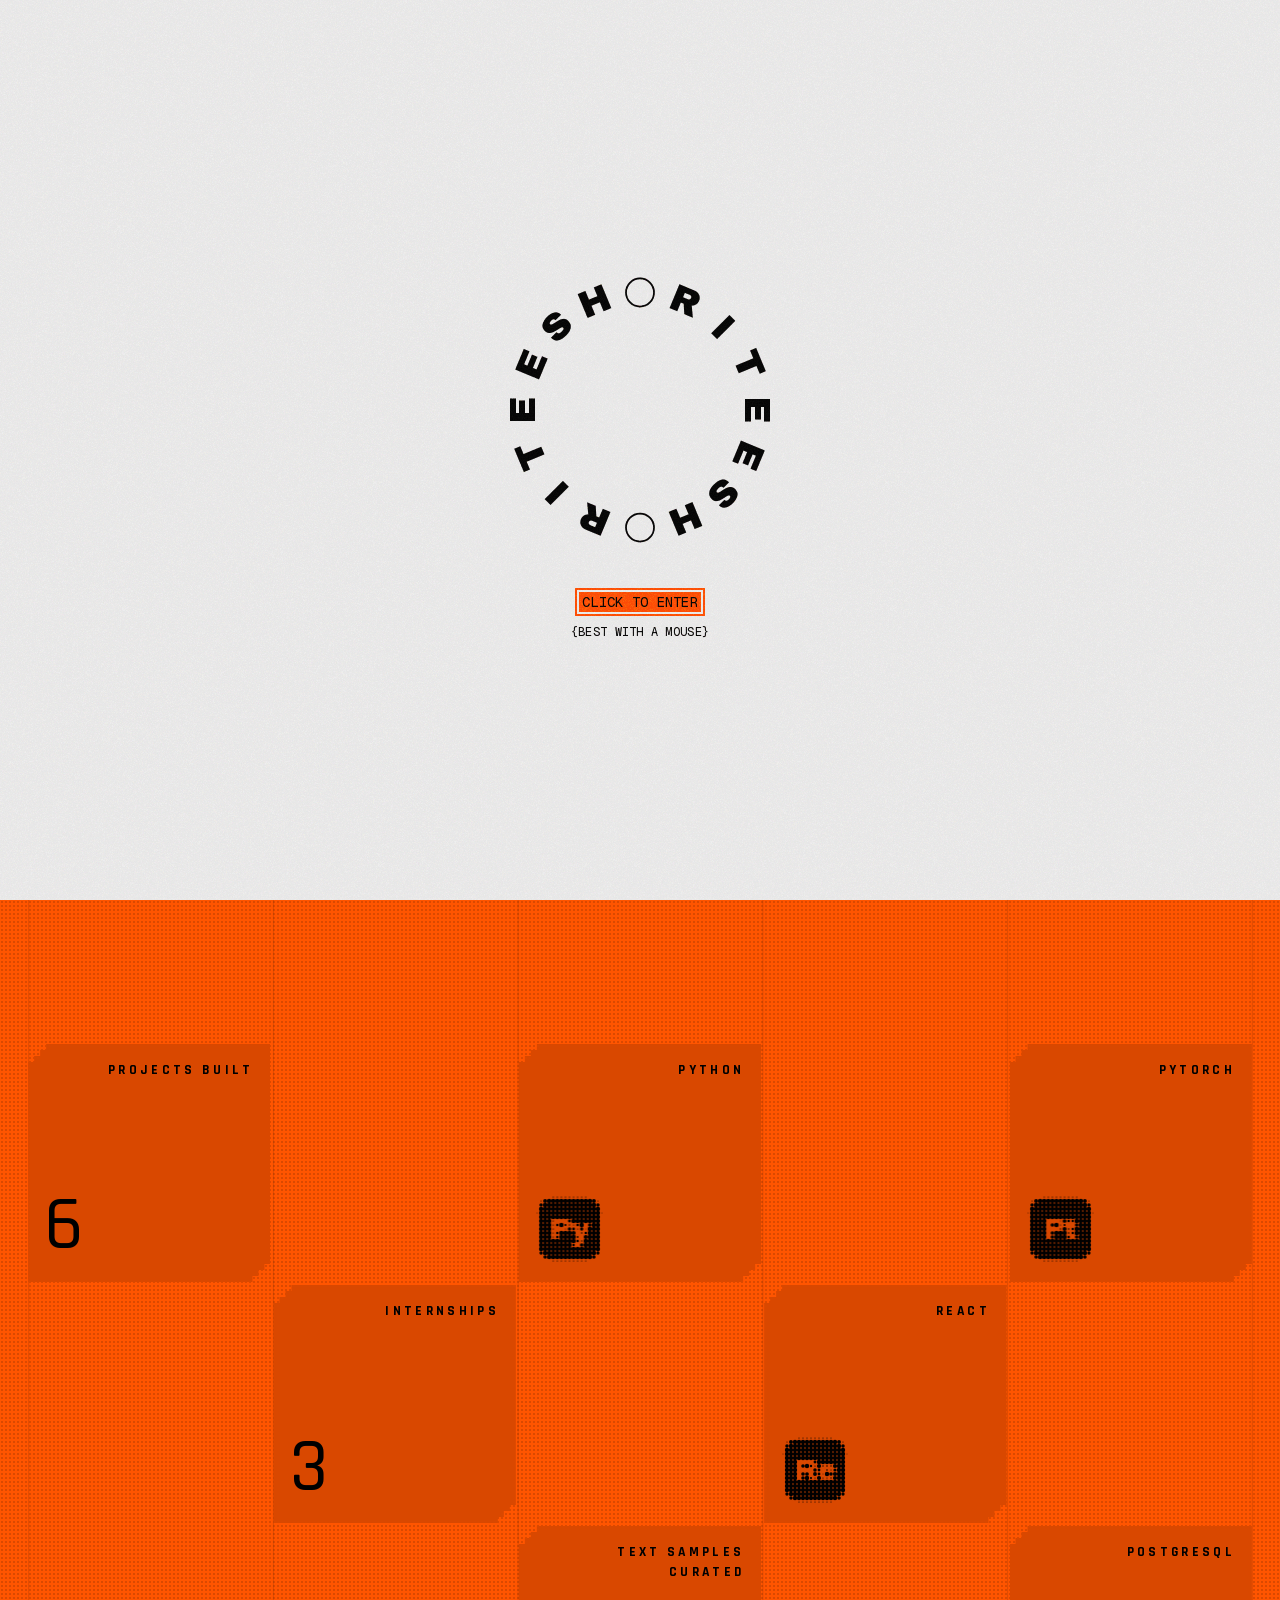
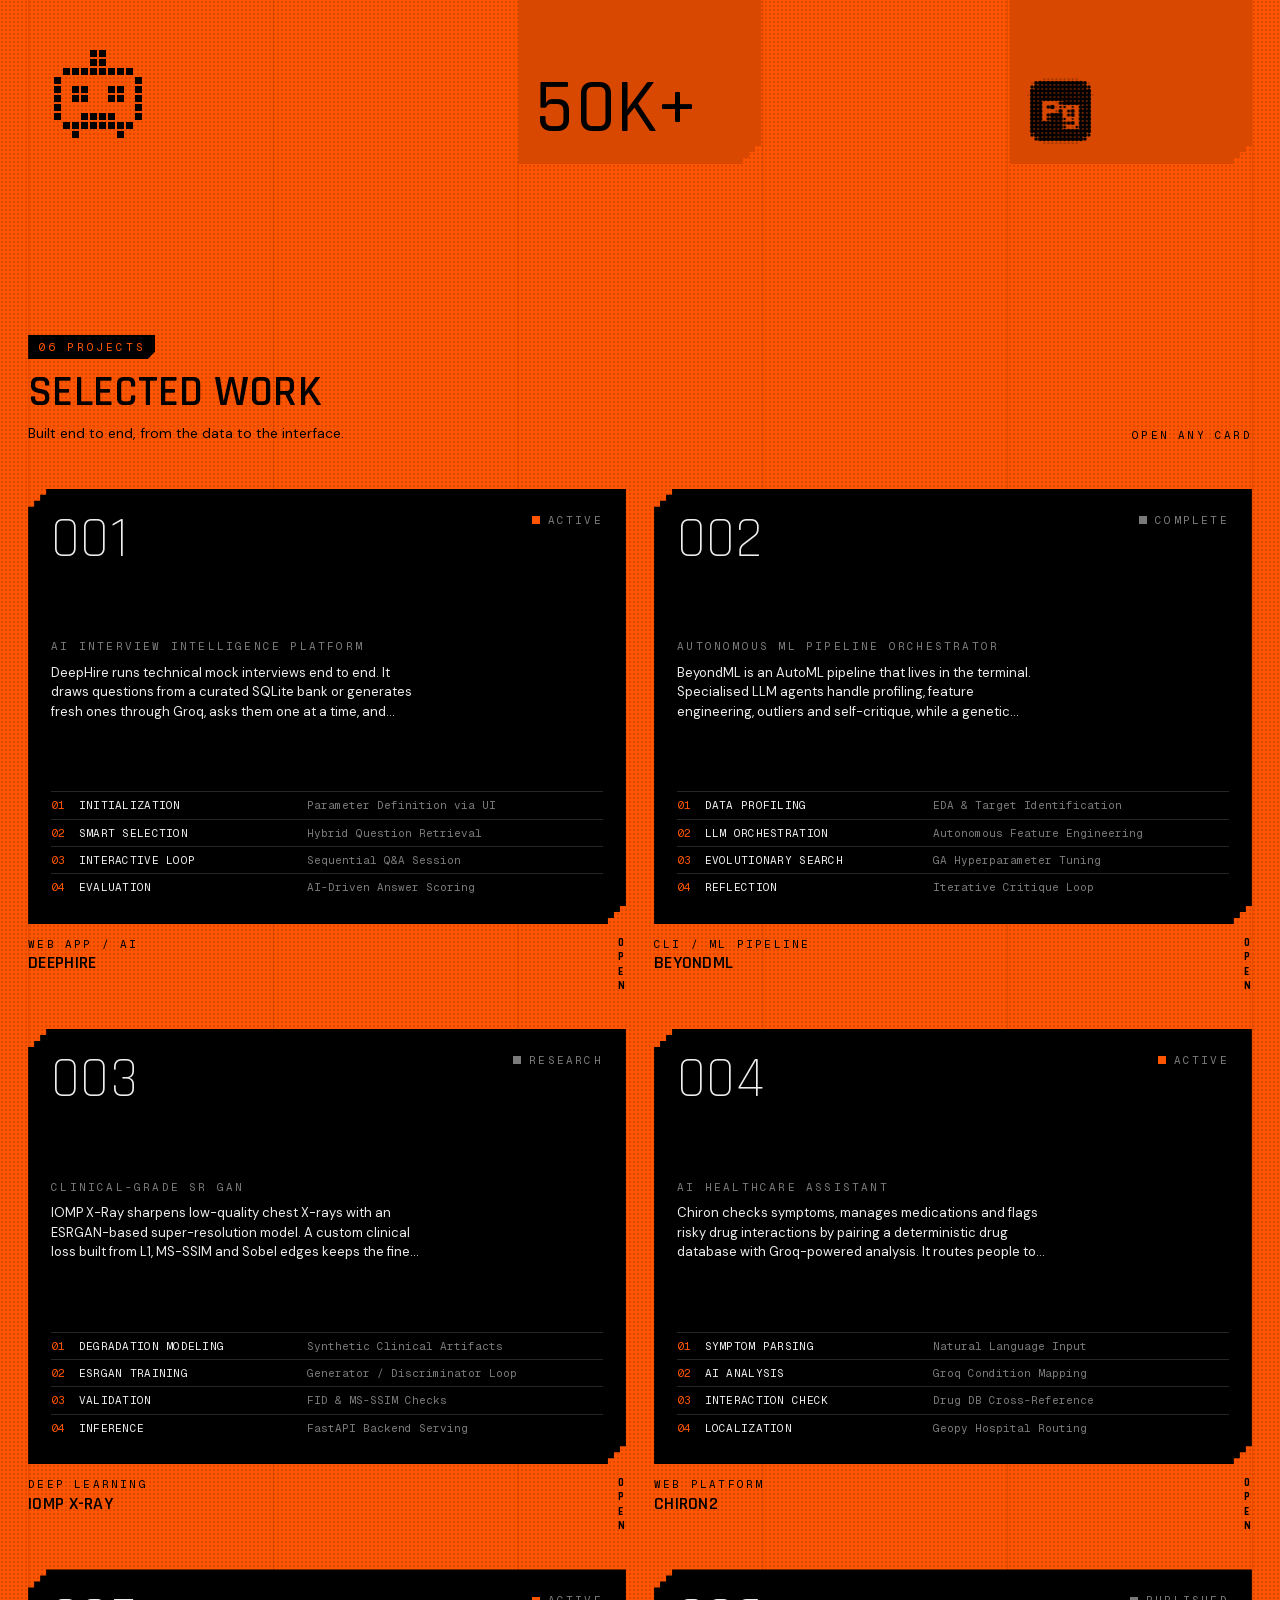
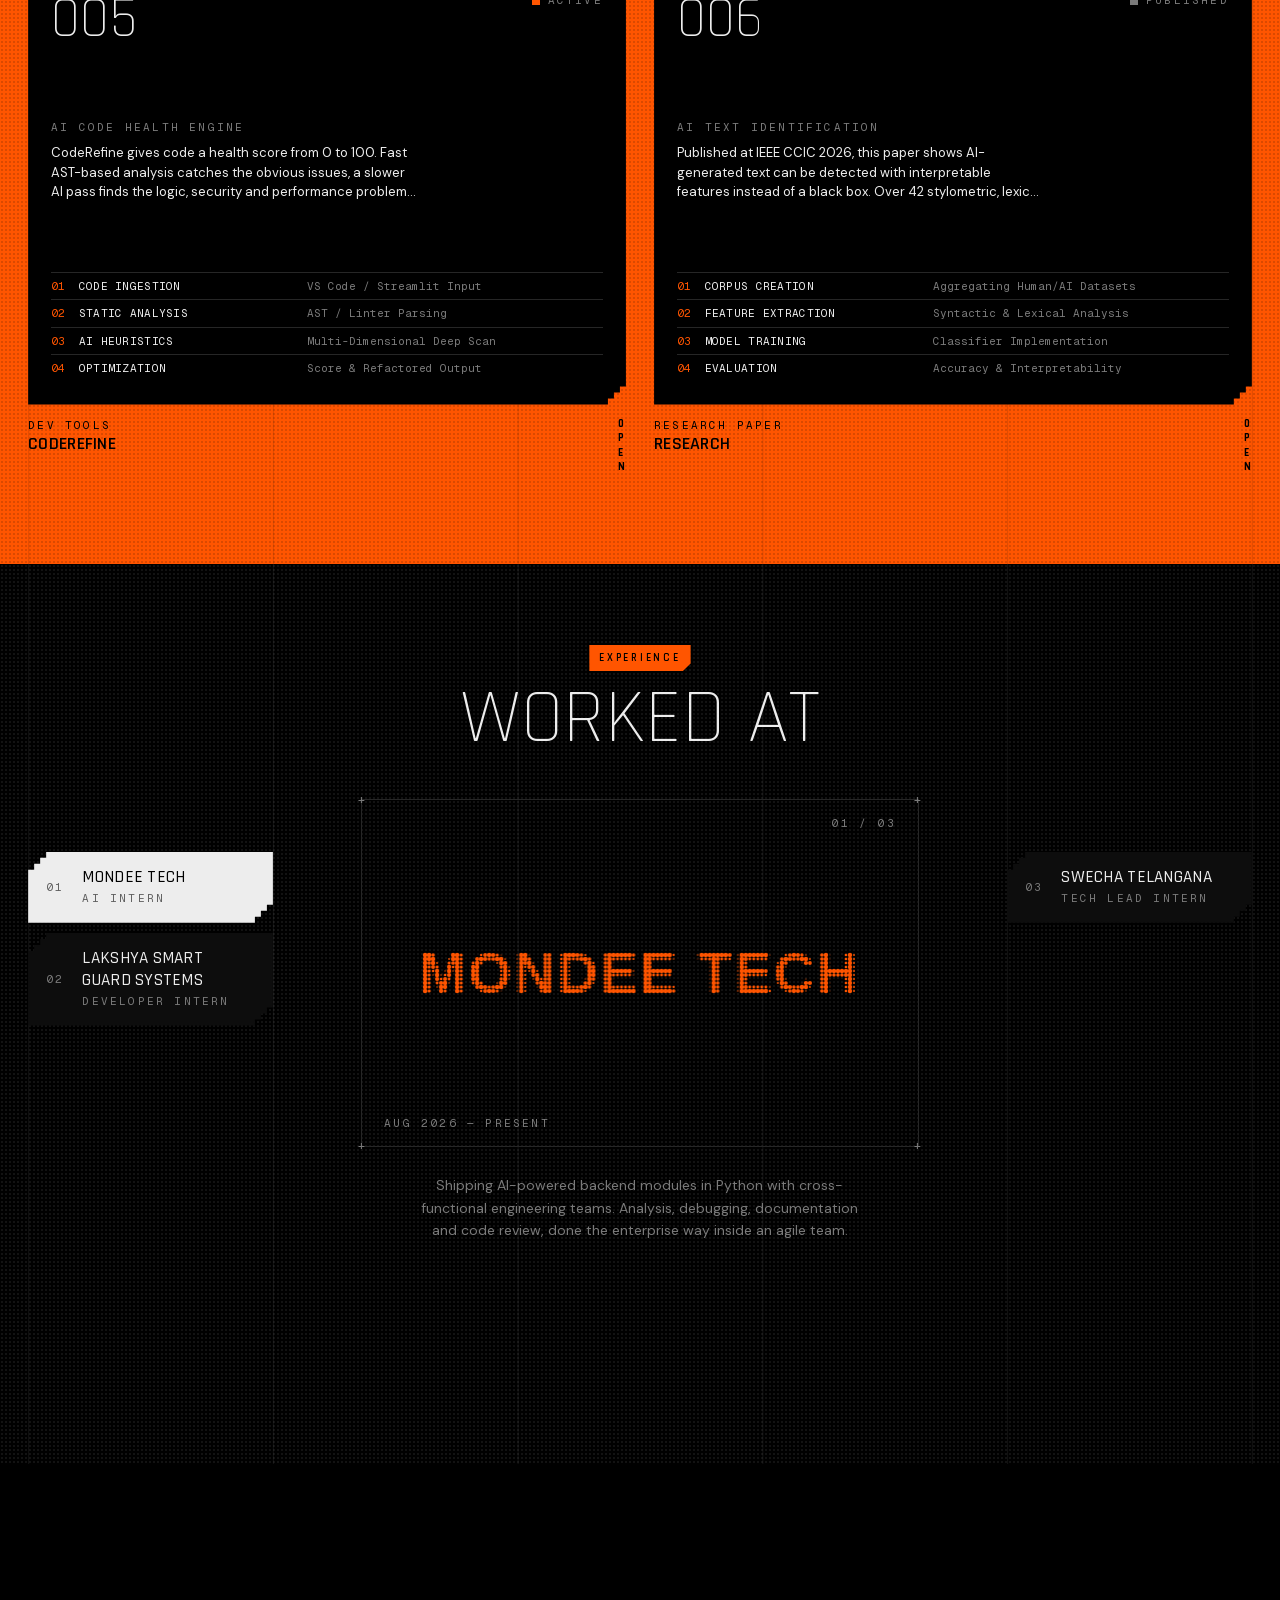
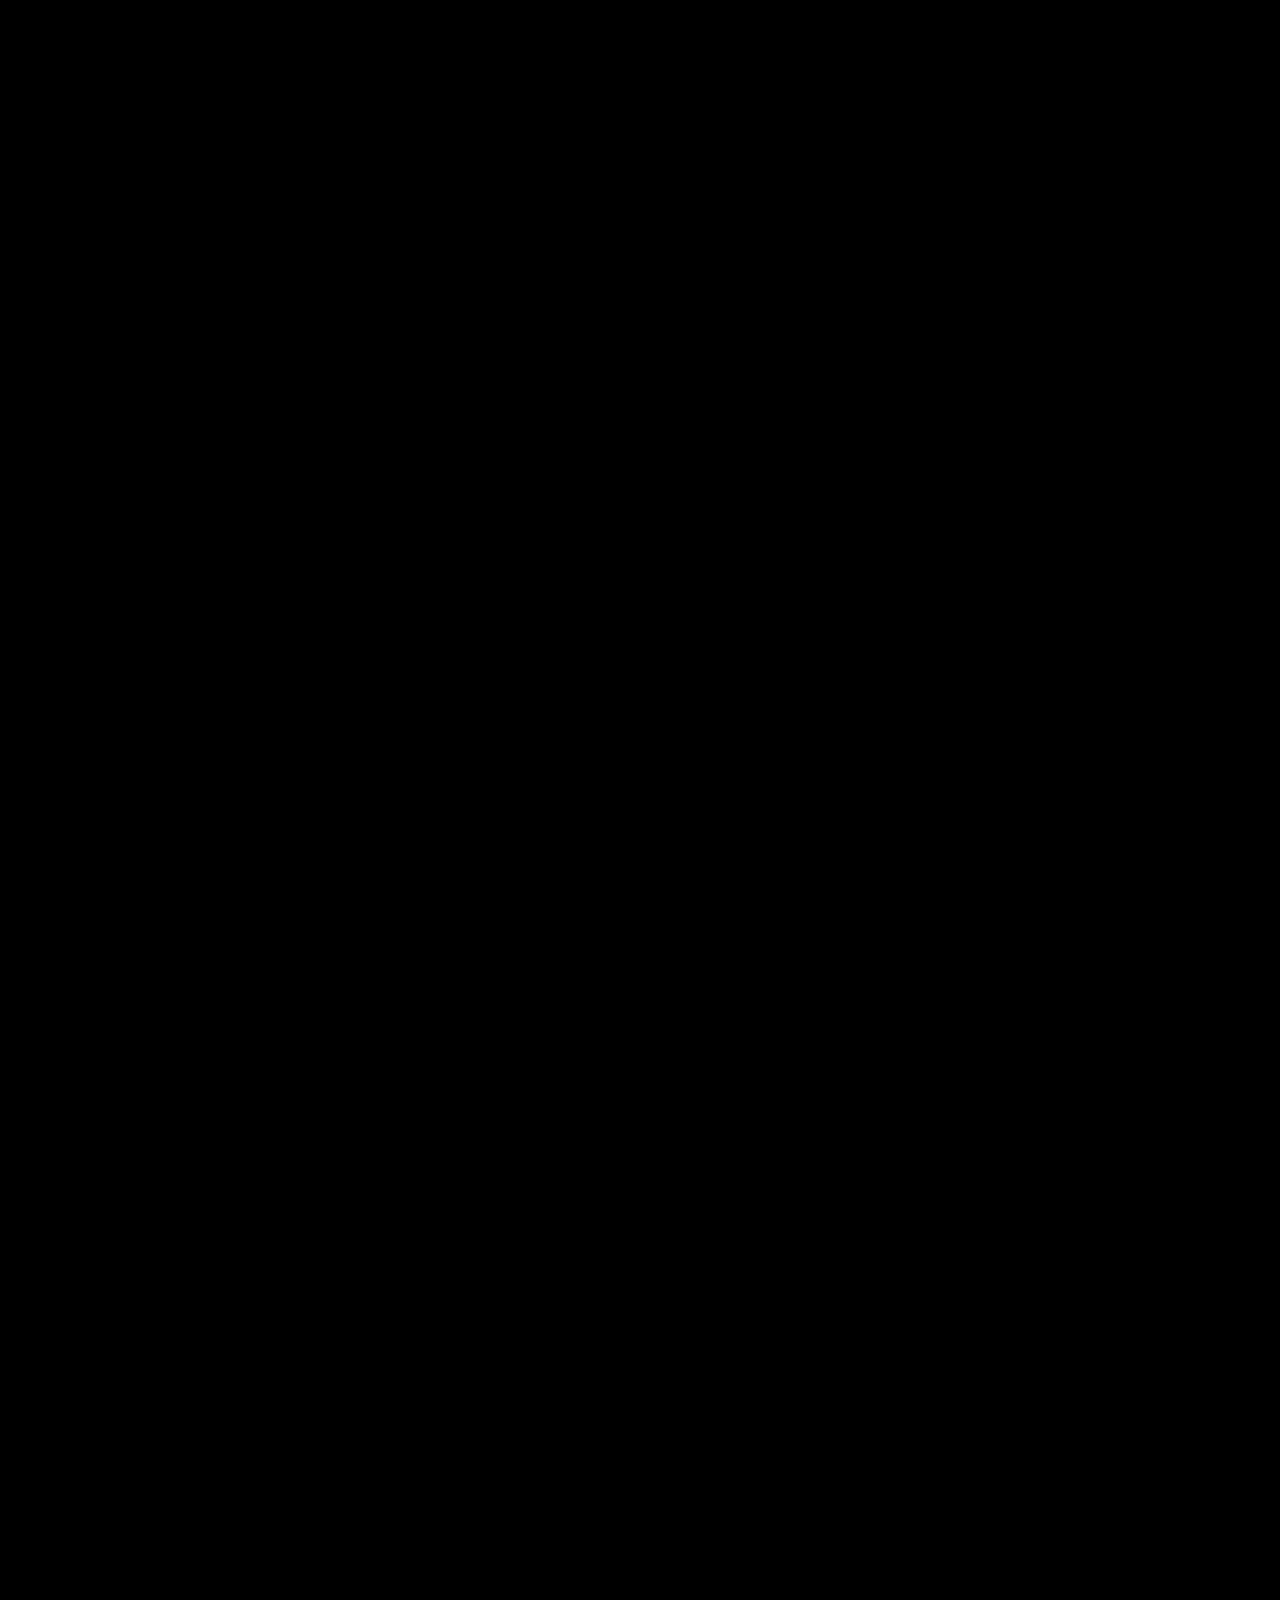
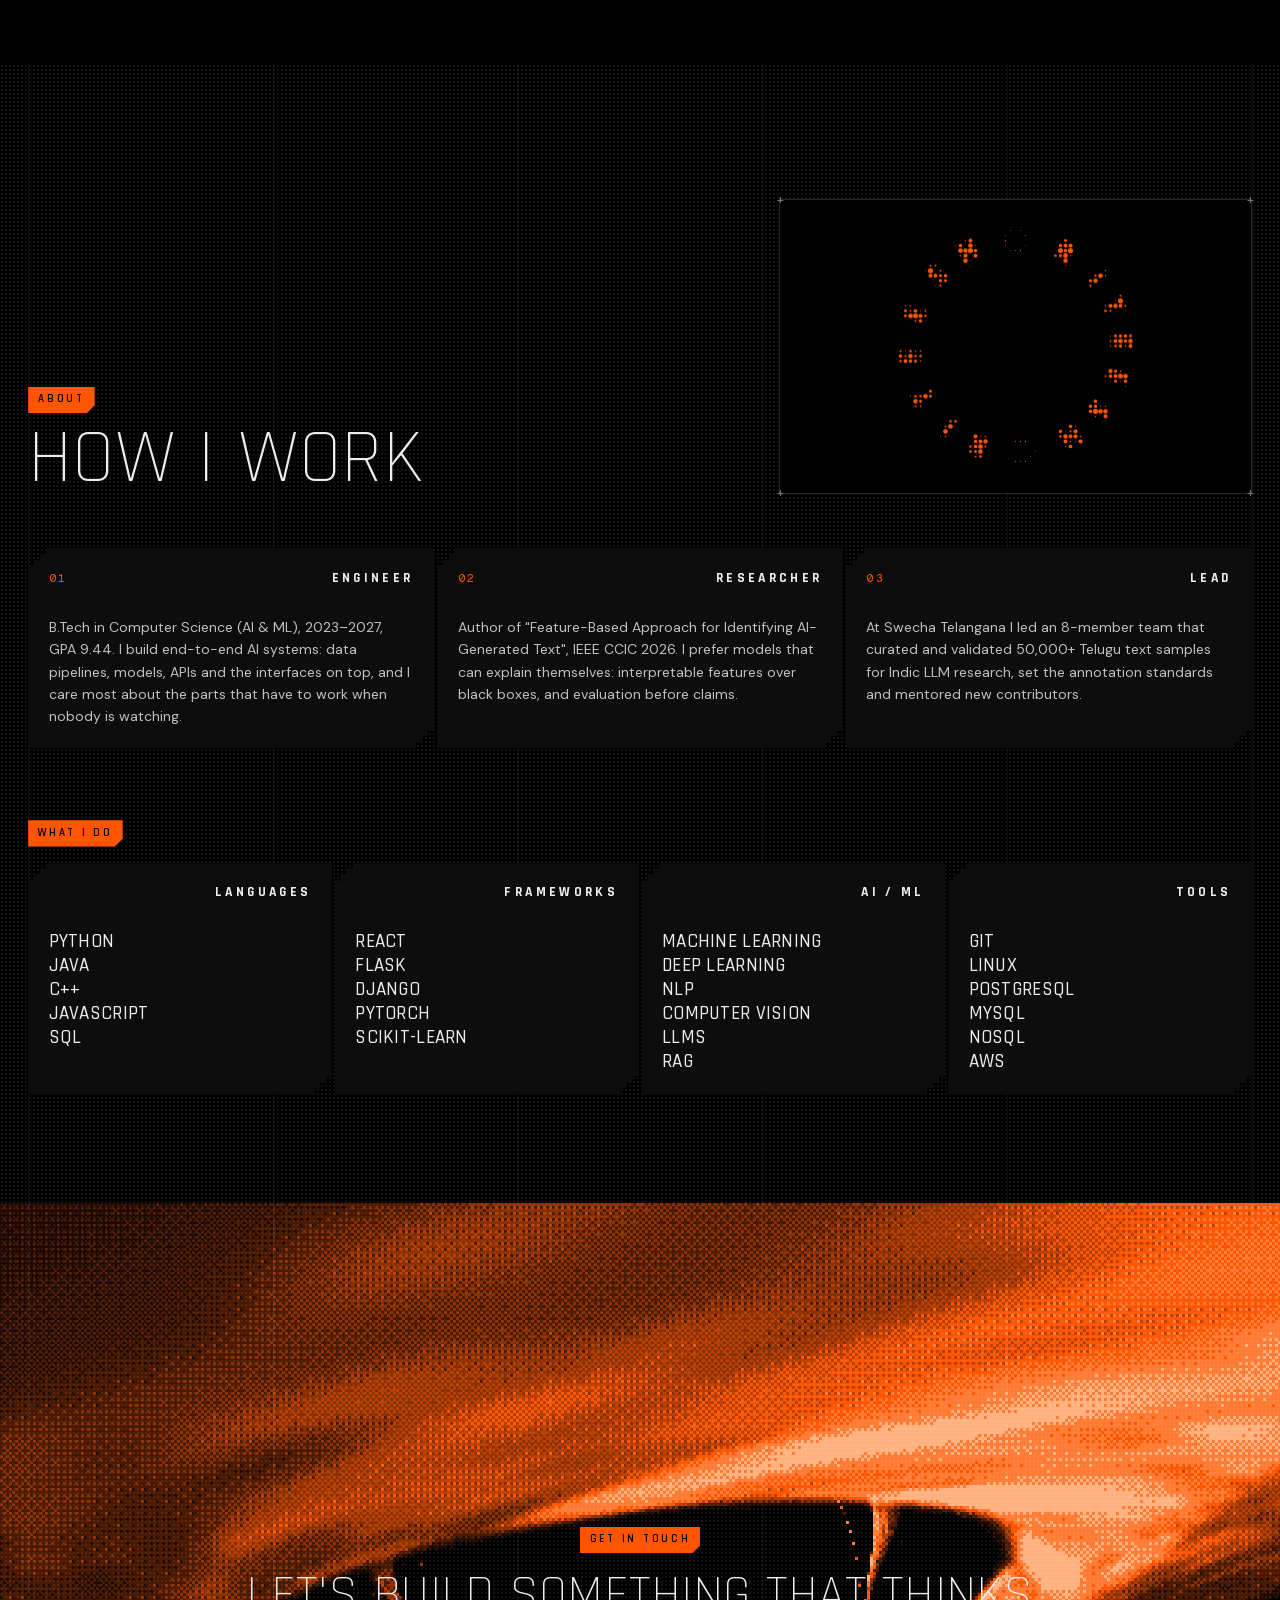
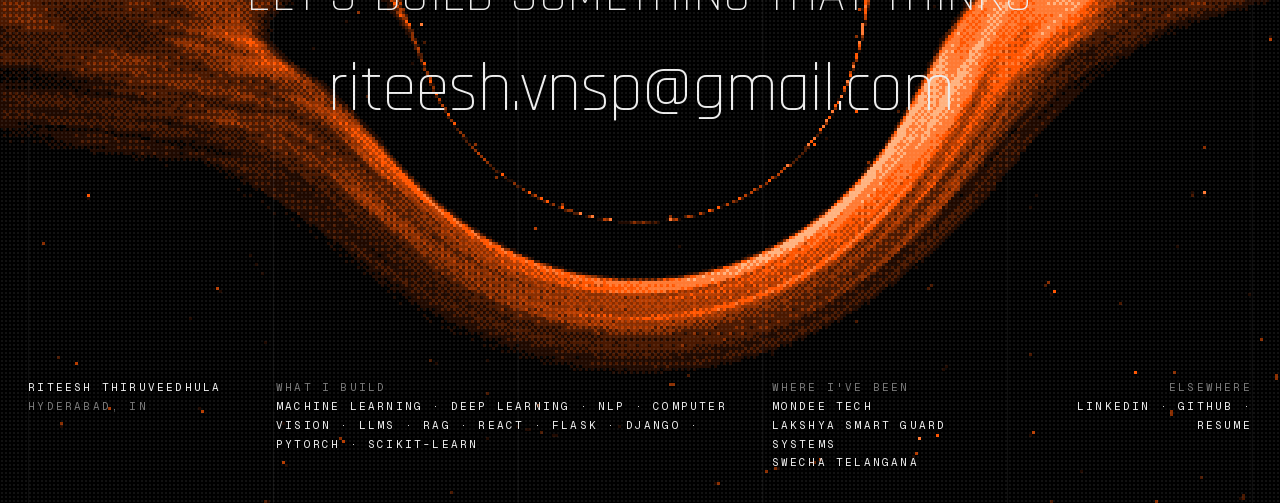
==== index.html @ 38c7df8c "deploy 470d6c0" ====
<!DOCTYPE html><!--hip8c_GRKqPMFtgGXl3pt--><html lang="en"><head><meta charSet="utf-8"/><meta name="viewport" content="width=device-width, initial-scale=1"/><link rel="preload" href="/_next/static/media/3206eb66b875a5b3-s.p.e2b99870.woff2" as="font" crossorigin="" type="font/woff2"/><link rel="preload" href="/_next/static/media/5c285b27cdda1fe8-s.p.a62025f2.woff2" as="font" crossorigin="" type="font/woff2"/><link rel="preload" href="/_next/static/media/5e4d537aaa9e154b-s.p.01f07175.woff2" as="font" crossorigin="" type="font/woff2"/><link rel="preload" href="/_next/static/media/797e433ab948586e-s.p.29207c2f.woff2" as="font" crossorigin="" type="font/woff2"/><link rel="preload" href="/_next/static/media/9d8c99ccf2e734e7-s.p.b2ed600c.woff2" as="font" crossorigin="" type="font/woff2"/><link rel="preload" href="/_next/static/media/a079e02bba5bf7ab-s.p.7367eab7.woff2" as="font" crossorigin="" type="font/woff2"/><link rel="preload" href="/_next/static/media/a10c617c9026098c-s.p.ca7c307b.woff2" as="font" crossorigin="" type="font/woff2"/><link rel="preload" href="/_next/static/media/d23f31b94ad01e54-s.p.4b0b0c7e.woff2" as="font" crossorigin="" type="font/woff2"/><link rel="stylesheet" href="/_next/static/chunks/a9cc06f846c58216.css" data-precedence="next"/><link rel="stylesheet" href="/_next/static/chunks/a89b21faa2bf148f.css" data-precedence="next"/><link rel="preload" as="script" fetchPriority="low" href="/_next/static/chunks/f402a582c136d78f.js"/><script src="/_next/static/chunks/91adb7bdb9870c6a.js" async=""></script><script src="/_next/static/chunks/b7a3780483aba696.js" async=""></script><script src="/_next/static/chunks/3286a90db5baea98.js" async=""></script><script src="/_next/static/chunks/turbopack-1e8106f5658209a5.js" async=""></script><script src="/_next/static/chunks/5d99e5b4fa5c905b.js" async=""></script><script src="/_next/static/chunks/9efc8c238b36649e.js" async=""></script><script src="/_next/static/chunks/331bcca48c789d08.js" async=""></script><script src="/_next/static/chunks/69b12356049466bc.js" async=""></script><script src="/_next/static/chunks/5b2662cf17d12673.js" async=""></script><meta name="next-size-adjust" content=""/><title>RITEESH THIRUVEEDHULA — AI ENGINEER</title><meta name="description" content="Riteesh Thiruveedhula, AI engineer in Hyderabad: ML pipelines, LLM systems and the interfaces on top."/><link rel="icon" href="/icon.png?icon.7b75e9c1.png" sizes="256x256" type="image/png"/><script>try{if(sessionStorage.getItem('rt-intro-seen'))document.documentElement.dataset.intro='done'}catch(e){}</script><script src="/_next/static/chunks/a6dad97d9634a72d.js" noModule=""></script></head><body class="geist_mono_8d43a2aa-module__8Li5zG__variable archivo_black_543ab441-module__92e_sG__variable rajdhani_635f1ec8-module__oWRXIG__variable orbitron_cd47e22e-module__xMtCMG__variable dm_sans_851d885b-module__2r4mZq__variable antialiased"><div hidden=""><!--$--><!--/$--></div><div class="intro fixed inset-0" style="z-index:var(--z-intro)"><div class="absolute inset-0 flex flex-col items-center justify-center gap-8 overflow-hidden bg-paper text-ink"><div class="w-[min(40vw,300px)]"><svg viewBox="0 0 1200 1200" role="img" aria-label="Riteesh" class="logo-spin block w-full"><circle cx="600" cy="130" r="56" fill="none" stroke="currentColor" stroke-width="7" transform="rotate(0 600 600)"></circle><text x="600" y="130" text-anchor="middle" dominant-baseline="central" font-family="var(--font-logo), Arial Black, sans-serif" font-size="150" fill="currentColor" transform="rotate(22.5 600 600)">R</text><text x="600" y="130" text-anchor="middle" dominant-baseline="central" font-family="var(--font-logo), Arial Black, sans-serif" font-size="150" fill="currentColor" transform="rotate(45 600 600)">I</text><text x="600" y="130" text-anchor="middle" dominant-baseline="central" font-family="var(--font-logo), Arial Black, sans-serif" font-size="150" fill="currentColor" transform="rotate(67.5 600 600)">T</text><text x="600" y="130" text-anchor="middle" dominant-baseline="central" font-family="var(--font-logo), Arial Black, sans-serif" font-size="150" fill="currentColor" transform="rotate(90 600 600)">E</text><text x="600" y="130" text-anchor="middle" dominant-baseline="central" font-family="var(--font-logo), Arial Black, sans-serif" font-size="150" fill="currentColor" transform="rotate(112.5 600 600)">E</text><text x="600" y="130" text-anchor="middle" dominant-baseline="central" font-family="var(--font-logo), Arial Black, sans-serif" font-size="150" fill="currentColor" transform="rotate(135 600 600)">S</text><text x="600" y="130" text-anchor="middle" dominant-baseline="central" font-family="var(--font-logo), Arial Black, sans-serif" font-size="150" fill="currentColor" transform="rotate(157.5 600 600)">H</text><circle cx="600" cy="130" r="56" fill="none" stroke="currentColor" stroke-width="7" transform="rotate(180 600 600)"></circle><text x="600" y="130" text-anchor="middle" dominant-baseline="central" font-family="var(--font-logo), Arial Black, sans-serif" font-size="150" fill="currentColor" transform="rotate(202.5 600 600)">R</text><text x="600" y="130" text-anchor="middle" dominant-baseline="central" font-family="var(--font-logo), Arial Black, sans-serif" font-size="150" fill="currentColor" transform="rotate(225 600 600)">I</text><text x="600" y="130" text-anchor="middle" dominant-baseline="central" font-family="var(--font-logo), Arial Black, sans-serif" font-size="150" fill="currentColor" transform="rotate(247.5 600 600)">T</text><text x="600" y="130" text-anchor="middle" dominant-baseline="central" font-family="var(--font-logo), Arial Black, sans-serif" font-size="150" fill="currentColor" transform="rotate(270 600 600)">E</text><text x="600" y="130" text-anchor="middle" dominant-baseline="central" font-family="var(--font-logo), Arial Black, sans-serif" font-size="150" fill="currentColor" transform="rotate(292.5 600 600)">E</text><text x="600" y="130" text-anchor="middle" dominant-baseline="central" font-family="var(--font-logo), Arial Black, sans-serif" font-size="150" fill="currentColor" transform="rotate(315 600 600)">S</text><text x="600" y="130" text-anchor="middle" dominant-baseline="central" font-family="var(--font-logo), Arial Black, sans-serif" font-size="150" fill="currentColor" transform="rotate(337.5 600 600)">H</text></svg></div><div class="flex flex-col items-center gap-3"><button type="button" autofocus="" data-scramble="true" class="hl cursor-pointer px-2 py-1 text-sm">CLICK TO ENTER</button><p class="text-xs">{BEST WITH A MOUSE}</p></div></div></div><div aria-hidden="true" class="fixed inset-0 bg-ink/60" style="z-index:var(--z-menu);opacity:0;visibility:hidden"></div><nav id="site-menu" aria-label="Menu" inert="" class="fixed inset-x-0 top-0 flex min-h-[48vh] flex-col justify-end gap-7 bg-ink px-[2.2vw] pb-[2.4vw] pt-32 text-[13px] font-medium leading-[1.45] text-paper" style="z-index:var(--z-menu);visibility:hidden"><div class="flex flex-wrap items-center gap-x-5 gap-y-2"><span class="w-32 md:w-[22vw]">{LINKS}</span><a data-scramble="true" class="px-1 hover:bg-accent hover:text-ink focus-visible:bg-accent focus-visible:text-ink" href="https://www.linkedin.com/in/riteesh2k6" target="_blank" rel="noopener">LKDN</a><a data-scramble="true" class="px-1 hover:bg-accent hover:text-ink focus-visible:bg-accent focus-visible:text-ink" href="https://github.com/Riteesh-2k6" target="_blank" rel="noopener">GH</a><a data-scramble="true" class="px-1 hover:bg-accent hover:text-ink focus-visible:bg-accent focus-visible:text-ink" href="mailto:riteesh.vnsp@gmail.com">MAIL</a></div><div class="flex flex-wrap items-end justify-between gap-4"><div class="flex items-center gap-x-5"><span class="w-32 md:w-[22vw]">{RESUME}</span><a data-scramble="true" class="px-1 hover:bg-accent hover:text-ink focus-visible:bg-accent focus-visible:text-ink" href="/resume.pdf" target="_blank" rel="noopener">VIEW PDF</a></div><button type="button" data-scramble="true" class="px-1 hover:bg-accent hover:text-ink focus-visible:bg-accent focus-visible:text-ink cursor-pointer">CONTACT</button></div></nav><header class="fixed inset-x-0 top-0 grid grid-cols-[1fr_auto] items-start px-[2.2vw] pt-[max(16px,1.6vw)] text-[11px] leading-[1.7] tracking-[0.2em] text-paper md:grid-cols-5" style="z-index:var(--z-header)"><a href="/" aria-label="Home" data-cursor-label="HOME" class="flex items-center gap-3 self-center"><svg viewBox="0 0 1200 1200" role="img" aria-label="Riteesh" aria-hidden="true" class="logo-spin block w-[max(44px,3.4vw)]"><circle cx="600" cy="130" r="56" fill="none" stroke="currentColor" stroke-width="7" transform="rotate(0 600 600)"></circle><text x="600" y="130" text-anchor="middle" dominant-baseline="central" font-family="var(--font-logo), Arial Black, sans-serif" font-size="150" fill="currentColor" transform="rotate(22.5 600 600)">R</text><text x="600" y="130" text-anchor="middle" dominant-baseline="central" font-family="var(--font-logo), Arial Black, sans-serif" font-size="150" fill="currentColor" transform="rotate(45 600 600)">I</text><text x="600" y="130" text-anchor="middle" dominant-baseline="central" font-family="var(--font-logo), Arial Black, sans-serif" font-size="150" fill="currentColor" transform="rotate(67.5 600 600)">T</text><text x="600" y="130" text-anchor="middle" dominant-baseline="central" font-family="var(--font-logo), Arial Black, sans-serif" font-size="150" fill="currentColor" transform="rotate(90 600 600)">E</text><text x="600" y="130" text-anchor="middle" dominant-baseline="central" font-family="var(--font-logo), Arial Black, sans-serif" font-size="150" fill="currentColor" transform="rotate(112.5 600 600)">E</text><text x="600" y="130" text-anchor="middle" dominant-baseline="central" font-family="var(--font-logo), Arial Black, sans-serif" font-size="150" fill="currentColor" transform="rotate(135 600 600)">S</text><text x="600" y="130" text-anchor="middle" dominant-baseline="central" font-family="var(--font-logo), Arial Black, sans-serif" font-size="150" fill="currentColor" transform="rotate(157.5 600 600)">H</text><circle cx="600" cy="130" r="56" fill="none" stroke="currentColor" stroke-width="7" transform="rotate(180 600 600)"></circle><text x="600" y="130" text-anchor="middle" dominant-baseline="central" font-family="var(--font-logo), Arial Black, sans-serif" font-size="150" fill="currentColor" transform="rotate(202.5 600 600)">R</text><text x="600" y="130" text-anchor="middle" dominant-baseline="central" font-family="var(--font-logo), Arial Black, sans-serif" font-size="150" fill="currentColor" transform="rotate(225 600 600)">I</text><text x="600" y="130" text-anchor="middle" dominant-baseline="central" font-family="var(--font-logo), Arial Black, sans-serif" font-size="150" fill="currentColor" transform="rotate(247.5 600 600)">T</text><text x="600" y="130" text-anchor="middle" dominant-baseline="central" font-family="var(--font-logo), Arial Black, sans-serif" font-size="150" fill="currentColor" transform="rotate(270 600 600)">E</text><text x="600" y="130" text-anchor="middle" dominant-baseline="central" font-family="var(--font-logo), Arial Black, sans-serif" font-size="150" fill="currentColor" transform="rotate(292.5 600 600)">E</text><text x="600" y="130" text-anchor="middle" dominant-baseline="central" font-family="var(--font-logo), Arial Black, sans-serif" font-size="150" fill="currentColor" transform="rotate(315 600 600)">S</text><text x="600" y="130" text-anchor="middle" dominant-baseline="central" font-family="var(--font-logo), Arial Black, sans-serif" font-size="150" fill="currentColor" transform="rotate(337.5 600 600)">H</text></svg><span class="[text-shadow:0_0_6px_#000,0_0_2px_#000] font-tech text-[15px] font-bold tracking-normal">RITEESH VNSP</span></a><p class="hidden self-center md:block"><span class="[text-shadow:0_0_6px_#000,0_0_2px_#000] text-paper/70">PORTFOLIO - <span class="text-paper">V2</span></span></p><div class="hidden gap-5 self-center md:flex"></div><p class="hidden text-paper/70 md:block"><span class="[text-shadow:0_0_6px_#000,0_0_2px_#000]">HYDERABAD, IN</span><br/><span class="[text-shadow:0_0_6px_#000,0_0_2px_#000]"> </span></p><div class="flex items-start justify-between gap-4"><p class="hidden text-paper/70 md:block"><span class="[text-shadow:0_0_6px_#000,0_0_2px_#000]">17°23&#x27;06.0&quot;N</span><br/><span class="[text-shadow:0_0_6px_#000,0_0_2px_#000]">78°29&#x27;12.0&quot;E</span></p><button type="button" aria-expanded="false" aria-controls="site-menu" class="relative cursor-pointer bg-surface px-[1.4em] py-[0.6em] font-tech text-[15px] font-bold tracking-normal text-paper"><span aria-hidden="true" class="absolute left-0 top-0 h-2 w-2 border-l-2 border-t-2 border-accent"></span><span aria-hidden="true" class="absolute bottom-0 right-0 h-2 w-2 border-b-2 border-r-2 border-accent"></span><span data-scramble="true">MENU</span></button></div></header><main><div><section id="hero" class="relative bg-ink text-paper" style="min-height:100vh"><div class="min-h-screen relative bg-ink text-paper  "><div class="absolute inset-0"><div class="absolute inset-0"><div class="relative h-full w-full overflow-hidden"><canvas class="absolute inset-0 block h-full w-full" aria-hidden="true"></canvas></div></div></div><div aria-hidden="true" class="grid-lines pointer-events-none absolute inset-0 z-[5] [--grid-line:rgb(255_255_255/0.07)]"></div><div class="@container absolute inset-y-0 inset-x-[2.2vw] z-10"><span aria-hidden="true" class="absolute hidden h-2 w-[3px] -translate-x-1/2 bg-accent md:block" style="left:0%;top:24%"></span><span aria-hidden="true" class="absolute hidden h-2 w-[3px] -translate-x-1/2 bg-accent md:block" style="left:40%;top:52%"></span><span aria-hidden="true" class="absolute hidden h-2 w-[3px] -translate-x-1/2 bg-accent md:block" style="left:100%;top:31%"></span><div class="absolute left-0 top-[14%] hidden w-[20%] border-l-[3px] border-accent pl-[1.2em] md:block text-[11px] leading-[1.7] tracking-[0.2em] text-paper/80"><p class="flex justify-between"><a href="https://www.linkedin.com/in/riteesh2k6" target="_blank" rel="noopener noreferrer" class="[text-shadow:0_0_6px_#000,0_0_2px_#000] transition-colors hover:text-accent">LINKEDIN</a><a href="https://github.com/Riteesh-2k6" target="_blank" rel="noopener noreferrer" class="[text-shadow:0_0_6px_#000,0_0_2px_#000] transition-colors hover:text-accent">GITHUB</a><a href="/resume.pdf" target="_blank" rel="noopener noreferrer" class="[text-shadow:0_0_6px_#000,0_0_2px_#000] transition-colors hover:text-accent">RESUME</a></p><a href="mailto:riteesh.vnsp@gmail.com" class="flex justify-between transition-colors hover:text-accent"><span class="[text-shadow:0_0_6px_#000,0_0_2px_#000]">RITEESH.VNSP</span><span class="[text-shadow:0_0_6px_#000,0_0_2px_#000]">@<!-- -->GMAIL.COM</span></a></div><p class="absolute left-0 top-[16%] w-full font-body text-[clamp(14px,1.05vw,19px)] font-normal normal-case leading-[1.55] tracking-normal text-dim md:top-[32%] md:w-[40%] md:indent-[50%] transition-[opacity,transform] duration-1000 delay-200 translate-y-4 opacity-0"><span class="[text-shadow:0_0_6px_#000,0_0_2px_#000]">I&#x27;m an AI engineer who wants models that can <em class="text-paper">explain</em> themselves, and <code class="font-mono text-[0.92em] text-accent">&lt;code/&gt;</code> that keeps working when nobody is watching. I build end to end: data pipelines, models, APIs and the interfaces on top.</span></p><span class="notch absolute left-0 top-[63%] bg-accent px-[0.9em] py-[0.4em] font-tech text-[clamp(11px,0.85vw,15px)] font-semibold tracking-[0.25em] text-ink md:top-[65%] transition-[opacity,transform] duration-1000 delay-300 translate-y-4 opacity-0">AI ENGINEER</span><h1 class="font-name text-paper"><span class="sr-only">RITEESH VNSP</span><span aria-hidden="true"><span class="absolute right-[-5cqw] top-[66%] block h-[21cqw] w-[105cqw] md:right-[calc(60%-1.65cqw)] md:top-[62.5%] md:h-[7cqw] md:w-[33cqw] transition-[opacity,transform] duration-1000 delay-300 translate-y-4 opacity-0"><div class="relative w-full h-full select-none" style="touch-action:none" role="img" aria-label="RITEESH"><canvas class="block w-full h-full"></canvas></div></span><span class="absolute left-[-5cqw] top-[77%] block h-[21cqw] w-[105cqw] md:left-[-1.5cqw] md:top-[77%] md:h-[7cqw] md:w-[30cqw] transition-[opacity,transform] duration-1000 delay-500 translate-y-4 opacity-0"><div class="relative w-full h-full select-none" style="touch-action:none" role="img" aria-label="VNSP"><canvas class="block w-full h-full"></canvas></div></span></span></h1><p class="absolute left-0 top-[76.5%] hidden md:block text-[11px] leading-[1.7] tracking-[0.2em] text-paper/80"><span class="[text-shadow:0_0_6px_#000,0_0_2px_#000]">A STUDENT</span></p><p class="absolute bottom-[7.6%] right-[60%] hidden text-right md:block text-[11px] leading-[1.7] tracking-[0.2em] text-paper/80"><span class="[text-shadow:0_0_6px_#000,0_0_2px_#000]">OF AI &amp; ML, CLASS OF 2027</span></p><p class="absolute right-[20%] top-[15%] hidden md:block text-[11px] leading-[1.7] tracking-[0.2em] text-paper/80"><span class="[text-shadow:0_0_6px_#000,0_0_2px_#000]">FROM</span></p><p class="absolute right-0 top-[13.5%] hidden font-tech text-[5.6cqw] font-light leading-none text-paper md:block">IN</p><p class="absolute bottom-[8%] right-0 hidden [writing-mode:vertical-rl] md:block text-[11px] leading-[1.7] tracking-[0.2em] text-paper/80"><span class="[text-shadow:0_0_6px_#000,0_0_2px_#000]">SCROLL DOWN</span></p></div><span aria-hidden="true" class="pointer-events-none fixed z-[60] font-name font-bold leading-none text-paper" style="visibility:hidden"></span></div></section><section id="stats" class="relative bg-accent text-ink [--dot:rgb(0_0_0/0.14)]" style="min-height:100vh"><div class="min-h-screen relative bg-accent text-ink [--dot:rgb(0_0_0/0.14)] dot-grid "><div aria-hidden="true" class="grid-lines pointer-events-none absolute inset-0 [--grid-line:rgb(0_0_0/0.12)]"></div><div class="relative grid grid-cols-2 gap-[3px] px-[2.2vw] pb-[4vh] pt-[max(96px,16vh)] md:h-screen md:grid-cols-5 md:grid-rows-3"><div class="min-h-[24vh] md:min-h-0"><div class="pixel-corners flex h-full flex-col justify-between bg-[#d94800] p-[clamp(12px,1.3vw,24px)]"><p class="text-right font-tech text-[clamp(12px,1.05vw,19px)] font-bold tracking-[0.25em]">PROJECTS BUILT</p><p class="font-tech text-[clamp(56px,6vw,120px)] font-medium leading-none"><span class="inline-flex"><span class="inline-block h-[1em] overflow-hidden"><span class="flex flex-col transition-transform duration-[1600ms] ease-[cubic-bezier(0.2,0.8,0.2,1)]" style="transform:translateY(-0em);transition-delay:0ms"><span class="h-[1em]">0</span><span class="h-[1em]">1</span><span class="h-[1em]">2</span><span class="h-[1em]">3</span><span class="h-[1em]">4</span><span class="h-[1em]">5</span><span class="h-[1em]">6</span><span class="h-[1em]">7</span><span class="h-[1em]">8</span><span class="h-[1em]">9</span></span></span></span></p></div></div><div aria-hidden="true" class="hidden md:block"></div><div class="min-h-[24vh] md:min-h-0"><div class="pixel-corners flex h-full flex-col justify-between bg-[#d94800] p-[clamp(12px,1.3vw,24px)]"><p class="text-right font-tech text-[clamp(12px,1.05vw,19px)] font-bold tracking-[0.25em]">PYTHON</p><canvas aria-hidden="true" class="block h-[clamp(56px,5.5vw,110px)] w-[clamp(56px,5.5vw,110px)]"></canvas></div></div><div aria-hidden="true" class="hidden md:block"></div><div class="min-h-[24vh] md:min-h-0"><div class="pixel-corners flex h-full flex-col justify-between bg-[#d94800] p-[clamp(12px,1.3vw,24px)]"><p class="text-right font-tech text-[clamp(12px,1.05vw,19px)] font-bold tracking-[0.25em]">PYTORCH</p><canvas aria-hidden="true" class="block h-[clamp(56px,5.5vw,110px)] w-[clamp(56px,5.5vw,110px)]"></canvas></div></div><div aria-hidden="true" class="hidden md:block"></div><div class="min-h-[24vh] md:min-h-0"><div class="pixel-corners flex h-full flex-col justify-between bg-[#d94800] p-[clamp(12px,1.3vw,24px)]"><p class="text-right font-tech text-[clamp(12px,1.05vw,19px)] font-bold tracking-[0.25em]">INTERNSHIPS</p><p class="font-tech text-[clamp(56px,6vw,120px)] font-medium leading-none"><span class="inline-flex"><span class="inline-block h-[1em] overflow-hidden"><span class="flex flex-col transition-transform duration-[1600ms] ease-[cubic-bezier(0.2,0.8,0.2,1)]" style="transform:translateY(-0em);transition-delay:0ms"><span class="h-[1em]">0</span><span class="h-[1em]">1</span><span class="h-[1em]">2</span><span class="h-[1em]">3</span><span class="h-[1em]">4</span><span class="h-[1em]">5</span><span class="h-[1em]">6</span><span class="h-[1em]">7</span><span class="h-[1em]">8</span><span class="h-[1em]">9</span></span></span></span></p></div></div><div aria-hidden="true" class="hidden md:block"></div><div class="min-h-[24vh] md:min-h-0"><div class="pixel-corners flex h-full flex-col justify-between bg-[#d94800] p-[clamp(12px,1.3vw,24px)]"><p class="text-right font-tech text-[clamp(12px,1.05vw,19px)] font-bold tracking-[0.25em]">REACT</p><canvas aria-hidden="true" class="block h-[clamp(56px,5.5vw,110px)] w-[clamp(56px,5.5vw,110px)]"></canvas></div></div><div aria-hidden="true" class="hidden md:block"></div><div aria-hidden="true" class="hidden items-end p-[2vw] md:flex"><div class="grid grid-cols-10 gap-[2px]"><span class="h-[clamp(6px,0.55vw,10px)] w-[clamp(6px,0.55vw,10px)] "></span><span class="h-[clamp(6px,0.55vw,10px)] w-[clamp(6px,0.55vw,10px)] "></span><span class="h-[clamp(6px,0.55vw,10px)] w-[clamp(6px,0.55vw,10px)] "></span><span class="h-[clamp(6px,0.55vw,10px)] w-[clamp(6px,0.55vw,10px)] "></span><span class="h-[clamp(6px,0.55vw,10px)] w-[clamp(6px,0.55vw,10px)] bg-ink"></span><span class="h-[clamp(6px,0.55vw,10px)] w-[clamp(6px,0.55vw,10px)] bg-ink"></span><span class="h-[clamp(6px,0.55vw,10px)] w-[clamp(6px,0.55vw,10px)] "></span><span class="h-[clamp(6px,0.55vw,10px)] w-[clamp(6px,0.55vw,10px)] "></span><span class="h-[clamp(6px,0.55vw,10px)] w-[clamp(6px,0.55vw,10px)] "></span><span class="h-[clamp(6px,0.55vw,10px)] w-[clamp(6px,0.55vw,10px)] "></span><span class="h-[clamp(6px,0.55vw,10px)] w-[clamp(6px,0.55vw,10px)] "></span><span class="h-[clamp(6px,0.55vw,10px)] w-[clamp(6px,0.55vw,10px)] "></span><span class="h-[clamp(6px,0.55vw,10px)] w-[clamp(6px,0.55vw,10px)] "></span><span class="h-[clamp(6px,0.55vw,10px)] w-[clamp(6px,0.55vw,10px)] "></span><span class="h-[clamp(6px,0.55vw,10px)] w-[clamp(6px,0.55vw,10px)] bg-ink"></span><span class="h-[clamp(6px,0.55vw,10px)] w-[clamp(6px,0.55vw,10px)] bg-ink"></span><span class="h-[clamp(6px,0.55vw,10px)] w-[clamp(6px,0.55vw,10px)] "></span><span class="h-[clamp(6px,0.55vw,10px)] w-[clamp(6px,0.55vw,10px)] "></span><span class="h-[clamp(6px,0.55vw,10px)] w-[clamp(6px,0.55vw,10px)] "></span><span class="h-[clamp(6px,0.55vw,10px)] w-[clamp(6px,0.55vw,10px)] "></span><span class="h-[clamp(6px,0.55vw,10px)] w-[clamp(6px,0.55vw,10px)] "></span><span class="h-[clamp(6px,0.55vw,10px)] w-[clamp(6px,0.55vw,10px)] bg-ink"></span><span class="h-[clamp(6px,0.55vw,10px)] w-[clamp(6px,0.55vw,10px)] bg-ink"></span><span class="h-[clamp(6px,0.55vw,10px)] w-[clamp(6px,0.55vw,10px)] bg-ink"></span><span class="h-[clamp(6px,0.55vw,10px)] w-[clamp(6px,0.55vw,10px)] bg-ink"></span><span class="h-[clamp(6px,0.55vw,10px)] w-[clamp(6px,0.55vw,10px)] bg-ink"></span><span class="h-[clamp(6px,0.55vw,10px)] w-[clamp(6px,0.55vw,10px)] bg-ink"></span><span class="h-[clamp(6px,0.55vw,10px)] w-[clamp(6px,0.55vw,10px)] bg-ink"></span><span class="h-[clamp(6px,0.55vw,10px)] w-[clamp(6px,0.55vw,10px)] bg-ink"></span><span class="h-[clamp(6px,0.55vw,10px)] w-[clamp(6px,0.55vw,10px)] "></span><span class="h-[clamp(6px,0.55vw,10px)] w-[clamp(6px,0.55vw,10px)] bg-ink"></span><span class="h-[clamp(6px,0.55vw,10px)] w-[clamp(6px,0.55vw,10px)] "></span><span class="h-[clamp(6px,0.55vw,10px)] w-[clamp(6px,0.55vw,10px)] "></span><span class="h-[clamp(6px,0.55vw,10px)] w-[clamp(6px,0.55vw,10px)] "></span><span class="h-[clamp(6px,0.55vw,10px)] w-[clamp(6px,0.55vw,10px)] "></span><span class="h-[clamp(6px,0.55vw,10px)] w-[clamp(6px,0.55vw,10px)] "></span><span class="h-[clamp(6px,0.55vw,10px)] w-[clamp(6px,0.55vw,10px)] "></span><span class="h-[clamp(6px,0.55vw,10px)] w-[clamp(6px,0.55vw,10px)] "></span><span class="h-[clamp(6px,0.55vw,10px)] w-[clamp(6px,0.55vw,10px)] "></span><span class="h-[clamp(6px,0.55vw,10px)] w-[clamp(6px,0.55vw,10px)] bg-ink"></span><span class="h-[clamp(6px,0.55vw,10px)] w-[clamp(6px,0.55vw,10px)] bg-ink"></span><span class="h-[clamp(6px,0.55vw,10px)] w-[clamp(6px,0.55vw,10px)] "></span><span class="h-[clamp(6px,0.55vw,10px)] w-[clamp(6px,0.55vw,10px)] bg-ink"></span><span class="h-[clamp(6px,0.55vw,10px)] w-[clamp(6px,0.55vw,10px)] bg-ink"></span><span class="h-[clamp(6px,0.55vw,10px)] w-[clamp(6px,0.55vw,10px)] "></span><span class="h-[clamp(6px,0.55vw,10px)] w-[clamp(6px,0.55vw,10px)] "></span><span class="h-[clamp(6px,0.55vw,10px)] w-[clamp(6px,0.55vw,10px)] bg-ink"></span><span class="h-[clamp(6px,0.55vw,10px)] w-[clamp(6px,0.55vw,10px)] bg-ink"></span><span class="h-[clamp(6px,0.55vw,10px)] w-[clamp(6px,0.55vw,10px)] "></span><span class="h-[clamp(6px,0.55vw,10px)] w-[clamp(6px,0.55vw,10px)] bg-ink"></span><span class="h-[clamp(6px,0.55vw,10px)] w-[clamp(6px,0.55vw,10px)] bg-ink"></span><span class="h-[clamp(6px,0.55vw,10px)] w-[clamp(6px,0.55vw,10px)] "></span><span class="h-[clamp(6px,0.55vw,10px)] w-[clamp(6px,0.55vw,10px)] bg-ink"></span><span class="h-[clamp(6px,0.55vw,10px)] w-[clamp(6px,0.55vw,10px)] bg-ink"></span><span class="h-[clamp(6px,0.55vw,10px)] w-[clamp(6px,0.55vw,10px)] "></span><span class="h-[clamp(6px,0.55vw,10px)] w-[clamp(6px,0.55vw,10px)] "></span><span class="h-[clamp(6px,0.55vw,10px)] w-[clamp(6px,0.55vw,10px)] bg-ink"></span><span class="h-[clamp(6px,0.55vw,10px)] w-[clamp(6px,0.55vw,10px)] bg-ink"></span><span class="h-[clamp(6px,0.55vw,10px)] w-[clamp(6px,0.55vw,10px)] "></span><span class="h-[clamp(6px,0.55vw,10px)] w-[clamp(6px,0.55vw,10px)] bg-ink"></span><span class="h-[clamp(6px,0.55vw,10px)] w-[clamp(6px,0.55vw,10px)] bg-ink"></span><span class="h-[clamp(6px,0.55vw,10px)] w-[clamp(6px,0.55vw,10px)] "></span><span class="h-[clamp(6px,0.55vw,10px)] w-[clamp(6px,0.55vw,10px)] "></span><span class="h-[clamp(6px,0.55vw,10px)] w-[clamp(6px,0.55vw,10px)] "></span><span class="h-[clamp(6px,0.55vw,10px)] w-[clamp(6px,0.55vw,10px)] "></span><span class="h-[clamp(6px,0.55vw,10px)] w-[clamp(6px,0.55vw,10px)] "></span><span class="h-[clamp(6px,0.55vw,10px)] w-[clamp(6px,0.55vw,10px)] "></span><span class="h-[clamp(6px,0.55vw,10px)] w-[clamp(6px,0.55vw,10px)] "></span><span class="h-[clamp(6px,0.55vw,10px)] w-[clamp(6px,0.55vw,10px)] "></span><span class="h-[clamp(6px,0.55vw,10px)] w-[clamp(6px,0.55vw,10px)] bg-ink"></span><span class="h-[clamp(6px,0.55vw,10px)] w-[clamp(6px,0.55vw,10px)] bg-ink"></span><span class="h-[clamp(6px,0.55vw,10px)] w-[clamp(6px,0.55vw,10px)] "></span><span class="h-[clamp(6px,0.55vw,10px)] w-[clamp(6px,0.55vw,10px)] "></span><span class="h-[clamp(6px,0.55vw,10px)] w-[clamp(6px,0.55vw,10px)] bg-ink"></span><span class="h-[clamp(6px,0.55vw,10px)] w-[clamp(6px,0.55vw,10px)] bg-ink"></span><span class="h-[clamp(6px,0.55vw,10px)] w-[clamp(6px,0.55vw,10px)] bg-ink"></span><span class="h-[clamp(6px,0.55vw,10px)] w-[clamp(6px,0.55vw,10px)] bg-ink"></span><span class="h-[clamp(6px,0.55vw,10px)] w-[clamp(6px,0.55vw,10px)] "></span><span class="h-[clamp(6px,0.55vw,10px)] w-[clamp(6px,0.55vw,10px)] "></span><span class="h-[clamp(6px,0.55vw,10px)] w-[clamp(6px,0.55vw,10px)] bg-ink"></span><span class="h-[clamp(6px,0.55vw,10px)] w-[clamp(6px,0.55vw,10px)] "></span><span class="h-[clamp(6px,0.55vw,10px)] w-[clamp(6px,0.55vw,10px)] bg-ink"></span><span class="h-[clamp(6px,0.55vw,10px)] w-[clamp(6px,0.55vw,10px)] bg-ink"></span><span class="h-[clamp(6px,0.55vw,10px)] w-[clamp(6px,0.55vw,10px)] bg-ink"></span><span class="h-[clamp(6px,0.55vw,10px)] w-[clamp(6px,0.55vw,10px)] bg-ink"></span><span class="h-[clamp(6px,0.55vw,10px)] w-[clamp(6px,0.55vw,10px)] bg-ink"></span><span class="h-[clamp(6px,0.55vw,10px)] w-[clamp(6px,0.55vw,10px)] bg-ink"></span><span class="h-[clamp(6px,0.55vw,10px)] w-[clamp(6px,0.55vw,10px)] bg-ink"></span><span class="h-[clamp(6px,0.55vw,10px)] w-[clamp(6px,0.55vw,10px)] bg-ink"></span><span class="h-[clamp(6px,0.55vw,10px)] w-[clamp(6px,0.55vw,10px)] "></span><span class="h-[clamp(6px,0.55vw,10px)] w-[clamp(6px,0.55vw,10px)] "></span><span class="h-[clamp(6px,0.55vw,10px)] w-[clamp(6px,0.55vw,10px)] "></span><span class="h-[clamp(6px,0.55vw,10px)] w-[clamp(6px,0.55vw,10px)] bg-ink"></span><span class="h-[clamp(6px,0.55vw,10px)] w-[clamp(6px,0.55vw,10px)] "></span><span class="h-[clamp(6px,0.55vw,10px)] w-[clamp(6px,0.55vw,10px)] "></span><span class="h-[clamp(6px,0.55vw,10px)] w-[clamp(6px,0.55vw,10px)] "></span><span class="h-[clamp(6px,0.55vw,10px)] w-[clamp(6px,0.55vw,10px)] "></span><span class="h-[clamp(6px,0.55vw,10px)] w-[clamp(6px,0.55vw,10px)] bg-ink"></span><span class="h-[clamp(6px,0.55vw,10px)] w-[clamp(6px,0.55vw,10px)] "></span><span class="h-[clamp(6px,0.55vw,10px)] w-[clamp(6px,0.55vw,10px)] "></span></div></div><div aria-hidden="true" class="hidden md:block"></div><div class="min-h-[24vh] md:min-h-0"><div class="pixel-corners flex h-full flex-col justify-between bg-[#d94800] p-[clamp(12px,1.3vw,24px)]"><p class="text-right font-tech text-[clamp(12px,1.05vw,19px)] font-bold tracking-[0.25em]">TEXT SAMPLES CURATED</p><p class="font-tech text-[clamp(56px,6vw,120px)] font-medium leading-none"><span class="inline-flex"><span class="inline-block h-[1em] overflow-hidden"><span class="flex flex-col transition-transform duration-[1600ms] ease-[cubic-bezier(0.2,0.8,0.2,1)]" style="transform:translateY(-0em);transition-delay:0ms"><span class="h-[1em]">0</span><span class="h-[1em]">1</span><span class="h-[1em]">2</span><span class="h-[1em]">3</span><span class="h-[1em]">4</span><span class="h-[1em]">5</span><span class="h-[1em]">6</span><span class="h-[1em]">7</span><span class="h-[1em]">8</span><span class="h-[1em]">9</span></span></span><span class="inline-block h-[1em] overflow-hidden"><span class="flex flex-col transition-transform duration-[1600ms] ease-[cubic-bezier(0.2,0.8,0.2,1)]" style="transform:translateY(-0em);transition-delay:120ms"><span class="h-[1em]">0</span><span class="h-[1em]">1</span><span class="h-[1em]">2</span><span class="h-[1em]">3</span><span class="h-[1em]">4</span><span class="h-[1em]">5</span><span class="h-[1em]">6</span><span class="h-[1em]">7</span><span class="h-[1em]">8</span><span class="h-[1em]">9</span></span></span></span>K+</p></div></div><div aria-hidden="true" class="hidden md:block"></div><div class="min-h-[24vh] md:min-h-0"><div class="pixel-corners flex h-full flex-col justify-between bg-[#d94800] p-[clamp(12px,1.3vw,24px)]"><p class="text-right font-tech text-[clamp(12px,1.05vw,19px)] font-bold tracking-[0.25em]">POSTGRESQL</p><canvas aria-hidden="true" class="block h-[clamp(56px,5.5vw,110px)] w-[clamp(56px,5.5vw,110px)]"></canvas></div></div></div></div></section><section id="work" class="relative bg-accent text-ink [--dot:rgb(0_0_0/0.14)]" style="min-height:100vh"><div class="min-h-screen relative bg-accent text-ink [--dot:rgb(0_0_0/0.14)] dot-grid "><div aria-hidden="true" class="grid-lines pointer-events-none absolute inset-0 [--grid-line:rgb(0_0_0/0.12)]"></div><div class="relative px-[2.2vw] pb-[10vh] pt-[max(96px,15vh)]"><div class="mb-[max(32px,5vh)] flex flex-wrap items-end justify-between gap-6"><div><span class="notch inline-block bg-ink px-[0.9em] py-[0.35em] text-[11px] tracking-[0.25em] text-accent">06 PROJECTS</span><h2 class="mt-3 font-tech text-[clamp(32px,3.4vw,64px)] font-semibold leading-none">SELECTED WORK</h2><p class="mt-2 font-body text-[clamp(14px,1vw,18px)] normal-case tracking-normal">Built end to end, from the data to the interface.</p></div><p class="text-[11px] tracking-[0.2em]">OPEN ANY CARD</p></div><div class="grid grid-cols-1 gap-x-[2.2vw] gap-y-[max(28px,4vh)] md:grid-cols-2"><article><a href="/project/deephire/" data-cursor-label="OPEN" class="group pixel-corners flex aspect-[4/3] flex-col justify-between bg-ink p-[clamp(16px,1.8vw,32px)] text-paper md:aspect-[467/340]"><div class="flex items-start justify-between"><span class="font-tech text-[clamp(40px,4.4vw,84px)] font-light leading-none transition-colors group-hover:text-accent">001</span><span class="flex items-center gap-2 text-[11px] tracking-[0.2em] text-dim"><span class="inline-block h-2 w-2 bg-accent"></span>ACTIVE</span></div><div class="my-[1em] max-w-[46ch] max-sm:hidden"><p class="text-[11px] tracking-[0.2em] text-dim">AI INTERVIEW INTELLIGENCE PLATFORM</p><p class="mt-2 line-clamp-3 font-body text-[clamp(13px,0.95vw,16px)] normal-case leading-[1.5] tracking-normal">DeepHire runs technical mock interviews end to end. It draws questions from a curated SQLite bank or generates fresh ones through Groq, asks them one at a time, and scores every answer with an LLM in about a second. When the API fails, the interview keeps going.</p></div><ol class="text-[clamp(11px,0.85vw,14px)] leading-[1.5]"><li class="grid grid-cols-[2.5em_1fr] border-t border-line py-[0.45em] max-sm:[&amp;&gt;span:last-child]:hidden sm:grid-cols-[2.5em_minmax(0,1fr)_minmax(0,1.3fr)]"><span class="text-accent">01</span><span>INITIALIZATION</span><span class="truncate text-dim normal-case tracking-normal">Parameter Definition via UI</span></li><li class="grid grid-cols-[2.5em_1fr] border-t border-line py-[0.45em] max-sm:[&amp;&gt;span:last-child]:hidden sm:grid-cols-[2.5em_minmax(0,1fr)_minmax(0,1.3fr)]"><span class="text-accent">02</span><span>SMART SELECTION</span><span class="truncate text-dim normal-case tracking-normal">Hybrid Question Retrieval</span></li><li class="grid grid-cols-[2.5em_1fr] border-t border-line py-[0.45em] max-sm:[&amp;&gt;span:last-child]:hidden sm:grid-cols-[2.5em_minmax(0,1fr)_minmax(0,1.3fr)]"><span class="text-accent">03</span><span>INTERACTIVE LOOP</span><span class="truncate text-dim normal-case tracking-normal">Sequential Q&amp;A Session</span></li><li class="grid grid-cols-[2.5em_1fr] border-t border-line py-[0.45em] max-sm:[&amp;&gt;span:last-child]:hidden sm:grid-cols-[2.5em_minmax(0,1fr)_minmax(0,1.3fr)]"><span class="text-accent">04</span><span>EVALUATION</span><span class="truncate text-dim normal-case tracking-normal">AI-Driven Answer Scoring</span></li></ol></a><div class="mt-3 flex items-start justify-between gap-4"><div><p class="text-[11px] tracking-[0.2em]">WEB APP / AI</p><h3 class="font-tech text-[clamp(18px,1.4vw,26px)] font-semibold leading-tight">DEEPHIRE</h3></div><span aria-hidden="true" class="font-tech text-[11px] font-bold leading-none [text-orientation:upright] [writing-mode:vertical-rl]">OPEN</span></div></article><article><a href="/project/beyondml/" data-cursor-label="OPEN" class="group pixel-corners flex aspect-[4/3] flex-col justify-between bg-ink p-[clamp(16px,1.8vw,32px)] text-paper md:aspect-[467/340]"><div class="flex items-start justify-between"><span class="font-tech text-[clamp(40px,4.4vw,84px)] font-light leading-none transition-colors group-hover:text-accent">002</span><span class="flex items-center gap-2 text-[11px] tracking-[0.2em] text-dim"><span class="inline-block h-2 w-2 bg-dim"></span>COMPLETE</span></div><div class="my-[1em] max-w-[46ch] max-sm:hidden"><p class="text-[11px] tracking-[0.2em] text-dim">AUTONOMOUS ML PIPELINE ORCHESTRATOR</p><p class="mt-2 line-clamp-3 font-body text-[clamp(13px,0.95vw,16px)] normal-case leading-[1.5] tracking-normal">BeyondML is an AutoML pipeline that lives in the terminal. Specialised LLM agents handle profiling, feature engineering, outliers and self-critique, while a genetic algorithm tunes hyperparameters with exact numbers instead of guesses. Every step is visible in a Textual interface.</p></div><ol class="text-[clamp(11px,0.85vw,14px)] leading-[1.5]"><li class="grid grid-cols-[2.5em_1fr] border-t border-line py-[0.45em] max-sm:[&amp;&gt;span:last-child]:hidden sm:grid-cols-[2.5em_minmax(0,1fr)_minmax(0,1.3fr)]"><span class="text-accent">01</span><span>DATA PROFILING</span><span class="truncate text-dim normal-case tracking-normal">EDA &amp; Target Identification</span></li><li class="grid grid-cols-[2.5em_1fr] border-t border-line py-[0.45em] max-sm:[&amp;&gt;span:last-child]:hidden sm:grid-cols-[2.5em_minmax(0,1fr)_minmax(0,1.3fr)]"><span class="text-accent">02</span><span>LLM ORCHESTRATION</span><span class="truncate text-dim normal-case tracking-normal">Autonomous Feature Engineering</span></li><li class="grid grid-cols-[2.5em_1fr] border-t border-line py-[0.45em] max-sm:[&amp;&gt;span:last-child]:hidden sm:grid-cols-[2.5em_minmax(0,1fr)_minmax(0,1.3fr)]"><span class="text-accent">03</span><span>EVOLUTIONARY SEARCH</span><span class="truncate text-dim normal-case tracking-normal">GA Hyperparameter Tuning</span></li><li class="grid grid-cols-[2.5em_1fr] border-t border-line py-[0.45em] max-sm:[&amp;&gt;span:last-child]:hidden sm:grid-cols-[2.5em_minmax(0,1fr)_minmax(0,1.3fr)]"><span class="text-accent">04</span><span>REFLECTION</span><span class="truncate text-dim normal-case tracking-normal">Iterative Critique Loop</span></li></ol></a><div class="mt-3 flex items-start justify-between gap-4"><div><p class="text-[11px] tracking-[0.2em]">CLI / ML PIPELINE</p><h3 class="font-tech text-[clamp(18px,1.4vw,26px)] font-semibold leading-tight">BEYONDML</h3></div><span aria-hidden="true" class="font-tech text-[11px] font-bold leading-none [text-orientation:upright] [writing-mode:vertical-rl]">OPEN</span></div></article><article><a href="/project/iomp-xray/" data-cursor-label="OPEN" class="group pixel-corners flex aspect-[4/3] flex-col justify-between bg-ink p-[clamp(16px,1.8vw,32px)] text-paper md:aspect-[467/340]"><div class="flex items-start justify-between"><span class="font-tech text-[clamp(40px,4.4vw,84px)] font-light leading-none transition-colors group-hover:text-accent">003</span><span class="flex items-center gap-2 text-[11px] tracking-[0.2em] text-dim"><span class="inline-block h-2 w-2 bg-dim"></span>RESEARCH</span></div><div class="my-[1em] max-w-[46ch] max-sm:hidden"><p class="text-[11px] tracking-[0.2em] text-dim">CLINICAL-GRADE SR GAN</p><p class="mt-2 line-clamp-3 font-body text-[clamp(13px,0.95vw,16px)] normal-case leading-[1.5] tracking-normal">IOMP X-Ray sharpens low-quality chest X-rays with an ESRGAN-based super-resolution model. A custom clinical loss built from L1, MS-SSIM and Sobel edges keeps the fine structure clinicians read, and a FastAPI and React dashboard shows every scan before and after.</p></div><ol class="text-[clamp(11px,0.85vw,14px)] leading-[1.5]"><li class="grid grid-cols-[2.5em_1fr] border-t border-line py-[0.45em] max-sm:[&amp;&gt;span:last-child]:hidden sm:grid-cols-[2.5em_minmax(0,1fr)_minmax(0,1.3fr)]"><span class="text-accent">01</span><span>DEGRADATION MODELING</span><span class="truncate text-dim normal-case tracking-normal">Synthetic Clinical Artifacts</span></li><li class="grid grid-cols-[2.5em_1fr] border-t border-line py-[0.45em] max-sm:[&amp;&gt;span:last-child]:hidden sm:grid-cols-[2.5em_minmax(0,1fr)_minmax(0,1.3fr)]"><span class="text-accent">02</span><span>ESRGAN TRAINING</span><span class="truncate text-dim normal-case tracking-normal">Generator / Discriminator Loop</span></li><li class="grid grid-cols-[2.5em_1fr] border-t border-line py-[0.45em] max-sm:[&amp;&gt;span:last-child]:hidden sm:grid-cols-[2.5em_minmax(0,1fr)_minmax(0,1.3fr)]"><span class="text-accent">03</span><span>VALIDATION</span><span class="truncate text-dim normal-case tracking-normal">FID &amp; MS-SSIM Checks</span></li><li class="grid grid-cols-[2.5em_1fr] border-t border-line py-[0.45em] max-sm:[&amp;&gt;span:last-child]:hidden sm:grid-cols-[2.5em_minmax(0,1fr)_minmax(0,1.3fr)]"><span class="text-accent">04</span><span>INFERENCE</span><span class="truncate text-dim normal-case tracking-normal">FastAPI Backend Serving</span></li></ol></a><div class="mt-3 flex items-start justify-between gap-4"><div><p class="text-[11px] tracking-[0.2em]">DEEP LEARNING</p><h3 class="font-tech text-[clamp(18px,1.4vw,26px)] font-semibold leading-tight">IOMP X-RAY</h3></div><span aria-hidden="true" class="font-tech text-[11px] font-bold leading-none [text-orientation:upright] [writing-mode:vertical-rl]">OPEN</span></div></article><article><a href="/project/chiron2/" data-cursor-label="OPEN" class="group pixel-corners flex aspect-[4/3] flex-col justify-between bg-ink p-[clamp(16px,1.8vw,32px)] text-paper md:aspect-[467/340]"><div class="flex items-start justify-between"><span class="font-tech text-[clamp(40px,4.4vw,84px)] font-light leading-none transition-colors group-hover:text-accent">004</span><span class="flex items-center gap-2 text-[11px] tracking-[0.2em] text-dim"><span class="inline-block h-2 w-2 bg-accent"></span>ACTIVE</span></div><div class="my-[1em] max-w-[46ch] max-sm:hidden"><p class="text-[11px] tracking-[0.2em] text-dim">AI HEALTHCARE ASSISTANT</p><p class="mt-2 line-clamp-3 font-body text-[clamp(13px,0.95vw,16px)] normal-case leading-[1.5] tracking-normal">Chiron checks symptoms, manages medications and flags risky drug interactions by pairing a deterministic drug database with Groq-powered analysis. It routes people to nearby hospitals on OpenStreetMap and stores no personal health data. The first version was built in a 24-hour hackathon.</p></div><ol class="text-[clamp(11px,0.85vw,14px)] leading-[1.5]"><li class="grid grid-cols-[2.5em_1fr] border-t border-line py-[0.45em] max-sm:[&amp;&gt;span:last-child]:hidden sm:grid-cols-[2.5em_minmax(0,1fr)_minmax(0,1.3fr)]"><span class="text-accent">01</span><span>SYMPTOM PARSING</span><span class="truncate text-dim normal-case tracking-normal">Natural Language Input</span></li><li class="grid grid-cols-[2.5em_1fr] border-t border-line py-[0.45em] max-sm:[&amp;&gt;span:last-child]:hidden sm:grid-cols-[2.5em_minmax(0,1fr)_minmax(0,1.3fr)]"><span class="text-accent">02</span><span>AI ANALYSIS</span><span class="truncate text-dim normal-case tracking-normal">Groq Condition Mapping</span></li><li class="grid grid-cols-[2.5em_1fr] border-t border-line py-[0.45em] max-sm:[&amp;&gt;span:last-child]:hidden sm:grid-cols-[2.5em_minmax(0,1fr)_minmax(0,1.3fr)]"><span class="text-accent">03</span><span>INTERACTION CHECK</span><span class="truncate text-dim normal-case tracking-normal">Drug DB Cross-Reference</span></li><li class="grid grid-cols-[2.5em_1fr] border-t border-line py-[0.45em] max-sm:[&amp;&gt;span:last-child]:hidden sm:grid-cols-[2.5em_minmax(0,1fr)_minmax(0,1.3fr)]"><span class="text-accent">04</span><span>LOCALIZATION</span><span class="truncate text-dim normal-case tracking-normal">Geopy Hospital Routing</span></li></ol></a><div class="mt-3 flex items-start justify-between gap-4"><div><p class="text-[11px] tracking-[0.2em]">WEB PLATFORM</p><h3 class="font-tech text-[clamp(18px,1.4vw,26px)] font-semibold leading-tight">CHIRON2</h3></div><span aria-hidden="true" class="font-tech text-[11px] font-bold leading-none [text-orientation:upright] [writing-mode:vertical-rl]">OPEN</span></div></article><article><a href="/project/coderefine/" data-cursor-label="OPEN" class="group pixel-corners flex aspect-[4/3] flex-col justify-between bg-ink p-[clamp(16px,1.8vw,32px)] text-paper md:aspect-[467/340]"><div class="flex items-start justify-between"><span class="font-tech text-[clamp(40px,4.4vw,84px)] font-light leading-none transition-colors group-hover:text-accent">005</span><span class="flex items-center gap-2 text-[11px] tracking-[0.2em] text-dim"><span class="inline-block h-2 w-2 bg-accent"></span>ACTIVE</span></div><div class="my-[1em] max-w-[46ch] max-sm:hidden"><p class="text-[11px] tracking-[0.2em] text-dim">AI CODE HEALTH ENGINE</p><p class="mt-2 line-clamp-3 font-body text-[clamp(13px,0.95vw,16px)] normal-case leading-[1.5] tracking-normal">CodeRefine gives code a health score from 0 to 100. Fast AST-based analysis catches the obvious issues, a slower AI pass finds the logic, security and performance problems linters miss, and it proposes refactored code in a Streamlit dashboard or straight inside VS Code.</p></div><ol class="text-[clamp(11px,0.85vw,14px)] leading-[1.5]"><li class="grid grid-cols-[2.5em_1fr] border-t border-line py-[0.45em] max-sm:[&amp;&gt;span:last-child]:hidden sm:grid-cols-[2.5em_minmax(0,1fr)_minmax(0,1.3fr)]"><span class="text-accent">01</span><span>CODE INGESTION</span><span class="truncate text-dim normal-case tracking-normal">VS Code / Streamlit Input</span></li><li class="grid grid-cols-[2.5em_1fr] border-t border-line py-[0.45em] max-sm:[&amp;&gt;span:last-child]:hidden sm:grid-cols-[2.5em_minmax(0,1fr)_minmax(0,1.3fr)]"><span class="text-accent">02</span><span>STATIC ANALYSIS</span><span class="truncate text-dim normal-case tracking-normal">AST / Linter Parsing</span></li><li class="grid grid-cols-[2.5em_1fr] border-t border-line py-[0.45em] max-sm:[&amp;&gt;span:last-child]:hidden sm:grid-cols-[2.5em_minmax(0,1fr)_minmax(0,1.3fr)]"><span class="text-accent">03</span><span>AI HEURISTICS</span><span class="truncate text-dim normal-case tracking-normal">Multi-Dimensional Deep Scan</span></li><li class="grid grid-cols-[2.5em_1fr] border-t border-line py-[0.45em] max-sm:[&amp;&gt;span:last-child]:hidden sm:grid-cols-[2.5em_minmax(0,1fr)_minmax(0,1.3fr)]"><span class="text-accent">04</span><span>OPTIMIZATION</span><span class="truncate text-dim normal-case tracking-normal">Score &amp; Refactored Output</span></li></ol></a><div class="mt-3 flex items-start justify-between gap-4"><div><p class="text-[11px] tracking-[0.2em]">DEV TOOLS</p><h3 class="font-tech text-[clamp(18px,1.4vw,26px)] font-semibold leading-tight">CODEREFINE</h3></div><span aria-hidden="true" class="font-tech text-[11px] font-bold leading-none [text-orientation:upright] [writing-mode:vertical-rl]">OPEN</span></div></article><article><a href="/project/research-paper/" data-cursor-label="OPEN" class="group pixel-corners flex aspect-[4/3] flex-col justify-between bg-ink p-[clamp(16px,1.8vw,32px)] text-paper md:aspect-[467/340]"><div class="flex items-start justify-between"><span class="font-tech text-[clamp(40px,4.4vw,84px)] font-light leading-none transition-colors group-hover:text-accent">006</span><span class="flex items-center gap-2 text-[11px] tracking-[0.2em] text-dim"><span class="inline-block h-2 w-2 bg-dim"></span>PUBLISHED</span></div><div class="my-[1em] max-w-[46ch] max-sm:hidden"><p class="text-[11px] tracking-[0.2em] text-dim">AI TEXT IDENTIFICATION</p><p class="mt-2 line-clamp-3 font-body text-[clamp(13px,0.95vw,16px)] normal-case leading-[1.5] tracking-normal">Published at IEEE CCIC 2026, this paper shows AI-generated text can be detected with interpretable features instead of a black box. Over 42 stylometric, lexical and syntactic features reach 94.8% detection accuracy and hold up across several LLM families.</p></div><ol class="text-[clamp(11px,0.85vw,14px)] leading-[1.5]"><li class="grid grid-cols-[2.5em_1fr] border-t border-line py-[0.45em] max-sm:[&amp;&gt;span:last-child]:hidden sm:grid-cols-[2.5em_minmax(0,1fr)_minmax(0,1.3fr)]"><span class="text-accent">01</span><span>CORPUS CREATION</span><span class="truncate text-dim normal-case tracking-normal">Aggregating Human/AI Datasets</span></li><li class="grid grid-cols-[2.5em_1fr] border-t border-line py-[0.45em] max-sm:[&amp;&gt;span:last-child]:hidden sm:grid-cols-[2.5em_minmax(0,1fr)_minmax(0,1.3fr)]"><span class="text-accent">02</span><span>FEATURE EXTRACTION</span><span class="truncate text-dim normal-case tracking-normal">Syntactic &amp; Lexical Analysis</span></li><li class="grid grid-cols-[2.5em_1fr] border-t border-line py-[0.45em] max-sm:[&amp;&gt;span:last-child]:hidden sm:grid-cols-[2.5em_minmax(0,1fr)_minmax(0,1.3fr)]"><span class="text-accent">03</span><span>MODEL TRAINING</span><span class="truncate text-dim normal-case tracking-normal">Classifier Implementation</span></li><li class="grid grid-cols-[2.5em_1fr] border-t border-line py-[0.45em] max-sm:[&amp;&gt;span:last-child]:hidden sm:grid-cols-[2.5em_minmax(0,1fr)_minmax(0,1.3fr)]"><span class="text-accent">04</span><span>EVALUATION</span><span class="truncate text-dim normal-case tracking-normal">Accuracy &amp; Interpretability</span></li></ol></a><div class="mt-3 flex items-start justify-between gap-4"><div><p class="text-[11px] tracking-[0.2em]">RESEARCH PAPER</p><h3 class="font-tech text-[clamp(18px,1.4vw,26px)] font-semibold leading-tight">RESEARCH</h3></div><span aria-hidden="true" class="font-tech text-[11px] font-bold leading-none [text-orientation:upright] [writing-mode:vertical-rl]">OPEN</span></div></article></div></div></div></section><section id="experience" class="relative bg-ink text-paper" style="height:300vh"><div class="sticky top-0 h-screen overflow-hidden relative bg-ink text-paper dot-grid "><div aria-hidden="true" class="grid-lines pointer-events-none absolute inset-0 [--grid-line:rgb(255_255_255/0.07)]"></div><div class="absolute inset-x-[2.2vw] inset-y-0"><div class="absolute left-0 top-[32%] hidden w-[20%] flex-col gap-[0.8vw] lg:flex"><button type="button" aria-pressed="true" class="pixel-corners flex w-full cursor-pointer items-center gap-[1.4vw] px-[1.4vw] py-[1.2vw] text-left transition-colors bg-paper text-ink"><span class="text-[11px] leading-[1.7] tracking-[0.2em] text-ink/60">01</span><span class="min-w-0"><span class="block font-tech text-[clamp(17px,1.35vw,26px)] font-medium leading-tight">MONDEE TECH</span><span class="block text-[11px] leading-[1.7] tracking-[0.2em] text-ink/60">AI INTERN</span></span></button><button type="button" aria-pressed="false" class="pixel-corners flex w-full cursor-pointer items-center gap-[1.4vw] px-[1.4vw] py-[1.2vw] text-left transition-colors bg-surface text-paper hover:bg-line"><span class="text-[11px] leading-[1.7] tracking-[0.2em] text-dim">02</span><span class="min-w-0"><span class="block font-tech text-[clamp(17px,1.35vw,26px)] font-medium leading-tight">LAKSHYA SMART GUARD SYSTEMS</span><span class="block text-[11px] leading-[1.7] tracking-[0.2em] text-dim">DEVELOPER INTERN</span></span></button></div><div class="absolute right-0 top-[32%] hidden w-[20%] flex-col gap-[0.8vw] lg:flex"><button type="button" aria-pressed="false" class="pixel-corners flex w-full cursor-pointer items-center gap-[1.4vw] px-[1.4vw] py-[1.2vw] text-left transition-colors bg-surface text-paper hover:bg-line"><span class="text-[11px] leading-[1.7] tracking-[0.2em] text-dim">03</span><span class="min-w-0"><span class="block font-tech text-[clamp(17px,1.35vw,26px)] font-medium leading-tight">SWECHA TELANGANA</span><span class="block text-[11px] leading-[1.7] tracking-[0.2em] text-dim">TECH LEAD INTERN</span></span></button></div><div class="absolute inset-x-0 top-[max(80px,9%)] mx-auto flex w-full flex-col items-center text-center lg:w-[60%]"><span class="notch bg-accent px-[0.9em] py-[0.35em] font-tech font-semibold tracking-[0.25em] text-ink text-[11px] leading-[1.7] tracking-[0.2em]">EXPERIENCE</span><h2 class="mt-[1.5vh] font-tech text-[clamp(44px,6vw,120px)] font-light leading-[0.9]">WORKED AT</h2><div class="relative border border-line mt-[5vh] aspect-[16/10] w-[min(100%,62vh,640px)]"><span aria-hidden="true" class="absolute left-0 top-0 -translate-x-1/2 -translate-y-1/2 text-[12px] leading-none text-dim">+</span><span aria-hidden="true" class="absolute right-0 top-0 translate-x-1/2 -translate-y-1/2 text-[12px] leading-none text-dim">+</span><span aria-hidden="true" class="absolute bottom-0 left-0 -translate-x-1/2 translate-y-1/2 text-[12px] leading-none text-dim">+</span><span aria-hidden="true" class="absolute bottom-0 right-0 translate-x-1/2 translate-y-1/2 text-[12px] leading-none text-dim">+</span><canvas aria-hidden="true" class="absolute inset-[6%] block h-[88%] w-[88%]"></canvas><span class="absolute bottom-[4%] left-[4%] text-dim text-[11px] leading-[1.7] tracking-[0.2em]">AUG 2026 — PRESENT</span><span class="absolute right-[4%] top-[4%] text-dim text-[11px] leading-[1.7] tracking-[0.2em]">01 / 03</span></div><p class="mt-4 lg:hidden text-[11px] leading-[1.7] tracking-[0.2em]"><span class="text-paper">MONDEE TECH</span> · <span class="text-dim">AI INTERN</span></p><p class="mt-[3vh] max-w-[46ch] font-body text-[clamp(14px,1.05vw,19px)] normal-case leading-[1.6] tracking-normal text-dim"><span><span class="sr-only">Shipping AI-powered backend modules in Python with cross-functional engineering teams. Analysis, debugging, documentation and code review, done the enterprise way inside an agile team.</span><span aria-hidden="true">1I=4X%:= W:OD[&gt;3PU\ &lt;1}*(92 JZZKYGM 2T 4Z+B:: OMR/ E*6T=3K]&lt;^+X&amp;]&amp;P 1DD+_[51/QX A_077] RTKS;B&lt;M2 WHX+C5F&lt;C+ 54Z+0{Z~94ATI )DN %C8L KG}Q717 /1:4 ~BW QTW%PR6I^F ;=( &lt;=HGR| M^ #9Z69 BZG}2</span></span></p></div></div></div></section><section id="about" class="relative bg-ink text-paper" style="min-height:100vh"><div class="min-h-screen relative bg-ink text-paper dot-grid "><div aria-hidden="true" class="grid-lines pointer-events-none absolute inset-0 [--grid-line:rgb(255_255_255/0.07)]"></div><div class="relative px-[2.2vw] pb-[12vh] pt-[max(96px,15vh)]"><div class="grid items-end gap-x-[2.2vw] gap-y-8 lg:grid-cols-5"><div class="lg:col-span-3"><span class="notch inline-block bg-accent px-[0.9em] py-[0.35em] font-tech font-semibold tracking-[0.25em] text-ink text-[11px] leading-[1.7] tracking-[0.2em]">ABOUT</span><h2 class="mt-3 font-tech text-[clamp(44px,6vw,120px)] font-light leading-[0.9]">HOW I WORK</h2></div><div class="relative border border-line aspect-[16/10] bg-ink lg:col-span-2"><span aria-hidden="true" class="absolute left-0 top-0 -translate-x-1/2 -translate-y-1/2 text-[12px] leading-none text-dim">+</span><span aria-hidden="true" class="absolute right-0 top-0 translate-x-1/2 -translate-y-1/2 text-[12px] leading-none text-dim">+</span><span aria-hidden="true" class="absolute bottom-0 left-0 -translate-x-1/2 translate-y-1/2 text-[12px] leading-none text-dim">+</span><span aria-hidden="true" class="absolute bottom-0 right-0 translate-x-1/2 translate-y-1/2 text-[12px] leading-none text-dim">+</span><canvas aria-hidden="true" class="absolute inset-[8%] block h-[84%] w-[84%]"></canvas></div></div><div class="mt-[6vh] grid gap-[3px] md:grid-cols-3"><article class="pixel-corners bg-surface p-[clamp(16px,1.6vw,28px)]"><div class="flex items-start justify-between"><span class="text-[11px] leading-[1.7] tracking-[0.2em] text-accent">01</span><p class="text-right font-tech text-[clamp(12px,1.05vw,19px)] font-bold tracking-[0.25em]">ENGINEER</p></div><p class="mt-[clamp(20px,3vh,40px)] font-body text-[clamp(14px,1.05vw,18px)] font-normal normal-case leading-[1.6] tracking-normal text-paper/80">B.Tech in Computer Science (AI &amp; ML), 2023–2027, GPA 9.44. I build end-to-end AI systems: data pipelines, models, APIs and the interfaces on top, and I care most about the parts that have to work when nobody is watching.</p></article><article class="pixel-corners bg-surface p-[clamp(16px,1.6vw,28px)]"><div class="flex items-start justify-between"><span class="text-[11px] leading-[1.7] tracking-[0.2em] text-accent">02</span><p class="text-right font-tech text-[clamp(12px,1.05vw,19px)] font-bold tracking-[0.25em]">RESEARCHER</p></div><p class="mt-[clamp(20px,3vh,40px)] font-body text-[clamp(14px,1.05vw,18px)] font-normal normal-case leading-[1.6] tracking-normal text-paper/80">Author of &quot;Feature-Based Approach for Identifying AI-Generated Text&quot;, IEEE CCIC 2026. I prefer models that can explain themselves: interpretable features over black boxes, and evaluation before claims.</p></article><article class="pixel-corners bg-surface p-[clamp(16px,1.6vw,28px)]"><div class="flex items-start justify-between"><span class="text-[11px] leading-[1.7] tracking-[0.2em] text-accent">03</span><p class="text-right font-tech text-[clamp(12px,1.05vw,19px)] font-bold tracking-[0.25em]">LEAD</p></div><p class="mt-[clamp(20px,3vh,40px)] font-body text-[clamp(14px,1.05vw,18px)] font-normal normal-case leading-[1.6] tracking-normal text-paper/80">At Swecha Telangana I led an 8-member team that curated and validated 50,000+ Telugu text samples for Indic LLM research, set the annotation standards and mentored new contributors.</p></article></div><div class="mt-[8vh]"><span class="notch inline-block bg-accent px-[0.9em] py-[0.35em] font-tech font-semibold tracking-[0.25em] text-ink text-[11px] leading-[1.7] tracking-[0.2em]">WHAT I DO</span><div class="mt-4 grid grid-cols-2 gap-[3px] lg:grid-cols-4"><article class="pixel-corners bg-surface p-[clamp(16px,1.6vw,28px)]"><p class="text-right font-tech text-[clamp(12px,1.05vw,19px)] font-bold tracking-[0.25em]">LANGUAGES</p><ul class="mt-[clamp(20px,3vh,40px)] font-tech text-[clamp(18px,1.5vw,28px)] font-medium leading-[1.25]"><li>PYTHON</li><li>JAVA</li><li>C++</li><li>JAVASCRIPT</li><li>SQL</li></ul></article><article class="pixel-corners bg-surface p-[clamp(16px,1.6vw,28px)]"><p class="text-right font-tech text-[clamp(12px,1.05vw,19px)] font-bold tracking-[0.25em]">FRAMEWORKS</p><ul class="mt-[clamp(20px,3vh,40px)] font-tech text-[clamp(18px,1.5vw,28px)] font-medium leading-[1.25]"><li>REACT</li><li>FLASK</li><li>DJANGO</li><li>PYTORCH</li><li>SCIKIT-LEARN</li></ul></article><article class="pixel-corners bg-surface p-[clamp(16px,1.6vw,28px)]"><p class="text-right font-tech text-[clamp(12px,1.05vw,19px)] font-bold tracking-[0.25em]">AI / ML</p><ul class="mt-[clamp(20px,3vh,40px)] font-tech text-[clamp(18px,1.5vw,28px)] font-medium leading-[1.25]"><li>MACHINE LEARNING</li><li>DEEP LEARNING</li><li>NLP</li><li>COMPUTER VISION</li><li>LLMS</li><li>RAG</li></ul></article><article class="pixel-corners bg-surface p-[clamp(16px,1.6vw,28px)]"><p class="text-right font-tech text-[clamp(12px,1.05vw,19px)] font-bold tracking-[0.25em]">TOOLS</p><ul class="mt-[clamp(20px,3vh,40px)] font-tech text-[clamp(18px,1.5vw,28px)] font-medium leading-[1.25]"><li>GIT</li><li>LINUX</li><li>POSTGRESQL</li><li>MYSQL</li><li>NOSQL</li><li>AWS</li></ul></article></div></div></div></div></section><section id="contact" class="relative bg-ink text-paper" style="min-height:100vh"><div class="min-h-screen relative bg-ink text-paper dot-grid overflow-hidden"><div class="absolute inset-0"><div class="absolute inset-0"><div class="relative h-full w-full overflow-hidden"><canvas class="absolute inset-0 block h-full w-full" aria-hidden="true"></canvas></div></div></div><div aria-hidden="true" class="dot-grid pointer-events-none absolute inset-0 z-[4]"></div><div aria-hidden="true" class="grid-lines pointer-events-none absolute inset-0 z-[5] [--grid-line:rgb(255_255_255/0.07)]"></div><div class="relative z-10 flex min-h-screen flex-col justify-between px-[2.2vw] pb-[2.4vw] pt-[max(96px,14vh)]"><div class="mt-[22vh] flex flex-col items-center text-center"><span class="notch bg-accent px-[0.9em] py-[0.35em] font-tech font-semibold tracking-[0.25em] text-ink text-[11px] leading-[1.7] tracking-[0.2em]">GET IN TOUCH</span><p class="mt-[2vh] font-tech text-[clamp(28px,4vw,76px)] font-light leading-[0.95]">LET&#x27;S BUILD SOMETHING THAT THINKS</p><a href="mailto:riteesh.vnsp@gmail.com" data-scramble="true" data-cursor-label="MAIL" class="mt-[4vh] block font-tech text-[clamp(26px,5.4vw,104px)] font-light normal-case leading-none tracking-tight transition-colors hover:text-accent">riteesh.vnsp@gmail.com</a></div><div class="mt-[10vh] grid grid-cols-1 gap-y-6 md:grid-cols-5 md:gap-x-[1.2vw] text-[11px] leading-[1.7] tracking-[0.2em]"><p><span class="[text-shadow:0_0_6px_#000,0_0_2px_#000]">RITEESH THIRUVEEDHULA</span><br/><span class="[text-shadow:0_0_6px_#000,0_0_2px_#000] text-dim">HYDERABAD, IN</span></p><p class="md:col-span-2"><span class="[text-shadow:0_0_6px_#000,0_0_2px_#000] text-dim">WHAT I BUILD</span><br/><span class="[text-shadow:0_0_6px_#000,0_0_2px_#000]">MACHINE LEARNING · DEEP LEARNING · NLP · COMPUTER VISION · LLMS · RAG · REACT · FLASK · DJANGO · PYTORCH · SCIKIT-LEARN</span></p><p><span class="[text-shadow:0_0_6px_#000,0_0_2px_#000] text-dim">WHERE I&#x27;VE BEEN</span><span class="block"><span class="[text-shadow:0_0_6px_#000,0_0_2px_#000]">MONDEE TECH</span></span><span class="block"><span class="[text-shadow:0_0_6px_#000,0_0_2px_#000]">LAKSHYA SMART GUARD SYSTEMS</span></span><span class="block"><span class="[text-shadow:0_0_6px_#000,0_0_2px_#000]">SWECHA TELANGANA</span></span></p><p class="md:text-right"><span class="[text-shadow:0_0_6px_#000,0_0_2px_#000] text-dim">ELSEWHERE</span><br/><span class="[text-shadow:0_0_6px_#000,0_0_2px_#000]"><a data-scramble="true" class="transition-colors hover:text-accent" href="https://www.linkedin.com/in/riteesh2k6" target="_blank" rel="noopener noreferrer">LINKEDIN</a> · <a data-scramble="true" class="transition-colors hover:text-accent" href="https://github.com/Riteesh-2k6" target="_blank" rel="noopener noreferrer">GITHUB</a> · <a data-scramble="true" class="transition-colors hover:text-accent" href="/resume.pdf" target="_blank" rel="noopener noreferrer">RESUME</a></span></p></div></div></div></section></div></main><!--$--><!--/$--><canvas aria-hidden="true" class="pointer-events-none fixed inset-0 h-screen w-screen" style="z-index:var(--z-transition)"></canvas><script src="/_next/static/chunks/f402a582c136d78f.js" id="_R_" async=""></script><script>(self.__next_f=self.__next_f||[]).push([0])</script><script>self.__next_f.push([1,"1:\"$Sreact.fragment\"\n2:I[65971,[\"/_next/static/chunks/5d99e5b4fa5c905b.js\",\"/_next/static/chunks/9efc8c238b36649e.js\"],\"default\"]\n3:I[34380,[\"/_next/static/chunks/5d99e5b4fa5c905b.js\",\"/_next/static/chunks/9efc8c238b36649e.js\"],\"default\"]\n4:I[57097,[\"/_next/static/chunks/5d99e5b4fa5c905b.js\",\"/_next/static/chunks/9efc8c238b36649e.js\"],\"default\"]\n5:I[84934,[\"/_next/static/chunks/5d99e5b4fa5c905b.js\",\"/_next/static/chunks/9efc8c238b36649e.js\"],\"TransitionProvider\"]\n6:I[40120,[\"/_next/static/chunks/5d99e5b4fa5c905b.js\",\"/_next/static/chunks/9efc8c238b36649e.js\"],\"default\"]\n7:I[47048,[\"/_next/static/chunks/5d99e5b4fa5c905b.js\",\"/_next/static/chunks/9efc8c238b36649e.js\"],\"default\"]\n8:I[39756,[\"/_next/static/chunks/331bcca48c789d08.js\"],\"default\"]\n9:I[37457,[\"/_next/static/chunks/331bcca48c789d08.js\"],\"default\"]\na:I[92743,[\"/_next/static/chunks/5d99e5b4fa5c905b.js\",\"/_next/static/chunks/9efc8c238b36649e.js\",\"/_next/static/chunks/69b12356049466bc.js\",\"/_next/static/chunks/5b2662cf17d12673.js\"],\"StackRoot\"]\nb:I[95854,[\"/_next/static/chunks/5d99e5b4fa5c905b.js\",\"/_next/static/chunks/9efc8c238b36649e.js\",\"/_next/static/chunks/69b12356049466bc.js\",\"/_next/static/chunks/5b2662cf17d12673.js\"],\"default\"]\nc:I[19724,[\"/_next/static/chunks/5d99e5b4fa5c905b.js\",\"/_next/static/chunks/9efc8c238b36649e.js\",\"/_next/static/chunks/69b12356049466bc.js\",\"/_next/static/chunks/5b2662cf17d12673.js\"],\"default\"]\nd:I[43725,[\"/_next/static/chunks/5d99e5b4fa5c905b.js\",\"/_next/static/chunks/9efc8c238b36649e.js\",\"/_next/static/chunks/69b12356049466bc.js\",\"/_next/static/chunks/5b2662cf17d12673.js\"],\"default\"]\ne:I[28388,[\"/_next/static/chunks/5d99e5b4fa5c905b.js\",\"/_next/static/chunks/9efc8c238b36649e.js\",\"/_next/static/chunks/69b12356049466bc.js\",\"/_next/static/chunks/5b2662cf17d12673.js\"],\"default\"]\nf:I[55160,[\"/_next/static/chunks/5d99e5b4fa5c905b.js\",\"/_next/static/chunks/9efc8c238b36649e.js\",\"/_next/static/chunks/69b12356049466bc.js\",\"/_next/static/chunks/5b2662cf17d12673.js\"],\"default\"]\n10:I[86512,[\"/_next/static/chunks/5d99e5b4fa5c905b.js\",\"/_"])</script><script>self.__next_f.push([1,"next/static/chunks/9efc8c238b36649e.js\",\"/_next/static/chunks/69b12356049466bc.js\",\"/_next/static/chunks/5b2662cf17d12673.js\"],\"StackSection\"]\n11:I[52040,[\"/_next/static/chunks/5d99e5b4fa5c905b.js\",\"/_next/static/chunks/9efc8c238b36649e.js\",\"/_next/static/chunks/69b12356049466bc.js\",\"/_next/static/chunks/5b2662cf17d12673.js\"],\"default\"]\n1a:I[68027,[\"/_next/static/chunks/5d99e5b4fa5c905b.js\",\"/_next/static/chunks/9efc8c238b36649e.js\"],\"default\"]\n:HL[\"/_next/static/chunks/a9cc06f846c58216.css\",\"style\"]\n:HL[\"/_next/static/chunks/a89b21faa2bf148f.css\",\"style\"]\n:HL[\"/_next/static/media/3206eb66b875a5b3-s.p.e2b99870.woff2\",\"font\",{\"crossOrigin\":\"\",\"type\":\"font/woff2\"}]\n:HL[\"/_next/static/media/5c285b27cdda1fe8-s.p.a62025f2.woff2\",\"font\",{\"crossOrigin\":\"\",\"type\":\"font/woff2\"}]\n:HL[\"/_next/static/media/5e4d537aaa9e154b-s.p.01f07175.woff2\",\"font\",{\"crossOrigin\":\"\",\"type\":\"font/woff2\"}]\n:HL[\"/_next/static/media/797e433ab948586e-s.p.29207c2f.woff2\",\"font\",{\"crossOrigin\":\"\",\"type\":\"font/woff2\"}]\n:HL[\"/_next/static/media/9d8c99ccf2e734e7-s.p.b2ed600c.woff2\",\"font\",{\"crossOrigin\":\"\",\"type\":\"font/woff2\"}]\n:HL[\"/_next/static/media/a079e02bba5bf7ab-s.p.7367eab7.woff2\",\"font\",{\"crossOrigin\":\"\",\"type\":\"font/woff2\"}]\n:HL[\"/_next/static/media/a10c617c9026098c-s.p.ca7c307b.woff2\",\"font\",{\"crossOrigin\":\"\",\"type\":\"font/woff2\"}]\n:HL[\"/_next/static/media/d23f31b94ad01e54-s.p.4b0b0c7e.woff2\",\"font\",{\"crossOrigin\":\"\",\"type\":\"font/woff2\"}]\n"])</script><script>self.__next_f.push([1,"0:{\"P\":null,\"b\":\"hip8c-GRKqPMFtgGXl3pt\",\"p\":\"\",\"c\":[\"\",\"\"],\"i\":false,\"f\":[[[\"\",{\"children\":[\"__PAGE__\",{}]},\"$undefined\",\"$undefined\",true],[\"\",[\"$\",\"$1\",\"c\",{\"children\":[[[\"$\",\"link\",\"0\",{\"rel\":\"stylesheet\",\"href\":\"/_next/static/chunks/a9cc06f846c58216.css\",\"precedence\":\"next\",\"crossOrigin\":\"$undefined\",\"nonce\":\"$undefined\"}],[\"$\",\"link\",\"1\",{\"rel\":\"stylesheet\",\"href\":\"/_next/static/chunks/a89b21faa2bf148f.css\",\"precedence\":\"next\",\"crossOrigin\":\"$undefined\",\"nonce\":\"$undefined\"}],[\"$\",\"script\",\"script-0\",{\"src\":\"/_next/static/chunks/5d99e5b4fa5c905b.js\",\"async\":true,\"nonce\":\"$undefined\"}],[\"$\",\"script\",\"script-1\",{\"src\":\"/_next/static/chunks/9efc8c238b36649e.js\",\"async\":true,\"nonce\":\"$undefined\"}]],[\"$\",\"html\",null,{\"lang\":\"en\",\"suppressHydrationWarning\":true,\"children\":[[\"$\",\"head\",null,{\"children\":[\"$\",\"script\",null,{\"dangerouslySetInnerHTML\":{\"__html\":\"try{if(sessionStorage.getItem('rt-intro-seen'))document.documentElement.dataset.intro='done'}catch(e){}\"}}]}],[\"$\",\"body\",null,{\"className\":\"geist_mono_8d43a2aa-module__8Li5zG__variable archivo_black_543ab441-module__92e_sG__variable rajdhani_635f1ec8-module__oWRXIG__variable orbitron_cd47e22e-module__xMtCMG__variable dm_sans_851d885b-module__2r4mZq__variable antialiased\",\"children\":[[\"$\",\"$L2\",null,{}],[\"$\",\"$L3\",null,{}],[\"$\",\"$L4\",null,{\"targetSelector\":\"a, button, [role='button'], [data-cursor-label]\",\"matchRadius\":false}],[\"$\",\"$L5\",null,{\"children\":[[\"$\",\"$L6\",null,{}],[\"$\",\"$L7\",null,{}],[\"$\",\"$L8\",null,{\"parallelRouterKey\":\"children\",\"error\":\"$undefined\",\"errorStyles\":\"$undefined\",\"errorScripts\":\"$undefined\",\"template\":[\"$\",\"$L9\",null,{}],\"templateStyles\":\"$undefined\",\"templateScripts\":\"$undefined\",\"notFound\":[[[\"$\",\"title\",null,{\"children\":\"404: This page could not be found.\"}],[\"$\",\"div\",null,{\"style\":{\"fontFamily\":\"system-ui,\\\"Segoe UI\\\",Roboto,Helvetica,Arial,sans-serif,\\\"Apple Color Emoji\\\",\\\"Segoe UI Emoji\\\"\",\"height\":\"100vh\",\"textAlign\":\"center\",\"display\":\"flex\",\"flexDirection\":\"column\",\"alignItems\":\"center\",\"justifyContent\":\"center\"},\"children\":[\"$\",\"div\",null,{\"children\":[[\"$\",\"style\",null,{\"dangerouslySetInnerHTML\":{\"__html\":\"body{color:#000;background:#fff;margin:0}.next-error-h1{border-right:1px solid rgba(0,0,0,.3)}@media (prefers-color-scheme:dark){body{color:#fff;background:#000}.next-error-h1{border-right:1px solid rgba(255,255,255,.3)}}\"}}],[\"$\",\"h1\",null,{\"className\":\"next-error-h1\",\"style\":{\"display\":\"inline-block\",\"margin\":\"0 20px 0 0\",\"padding\":\"0 23px 0 0\",\"fontSize\":24,\"fontWeight\":500,\"verticalAlign\":\"top\",\"lineHeight\":\"49px\"},\"children\":404}],[\"$\",\"div\",null,{\"style\":{\"display\":\"inline-block\"},\"children\":[\"$\",\"h2\",null,{\"style\":{\"fontSize\":14,\"fontWeight\":400,\"lineHeight\":\"49px\",\"margin\":0},\"children\":\"This page could not be found.\"}]}]]}]}]],[]],\"forbidden\":\"$undefined\",\"unauthorized\":\"$undefined\"}]]}]]}]]}]]}],{\"children\":[\"__PAGE__\",[\"$\",\"$1\",\"c\",{\"children\":[[\"$\",\"main\",null,{\"children\":[\"$\",\"$La\",null,{\"children\":[[\"$\",\"$Lb\",null,{}],[\"$\",\"$Lc\",null,{}],[\"$\",\"$Ld\",null,{}],[\"$\",\"$Le\",null,{}],[\"$\",\"$Lf\",null,{}],[\"$\",\"$L10\",null,{\"id\":\"contact\",\"className\":\"overflow-hidden\",\"children\":[[\"$\",\"div\",null,{\"className\":\"absolute inset-0\",\"children\":[\"$\",\"$L11\",null,{\"elevation\":-0.17,\"roll\":-0.12,\"centre\":[0.5,0.56],\"intro\":false}]}],[\"$\",\"div\",null,{\"aria-hidden\":true,\"className\":\"dot-grid pointer-events-none absolute inset-0 z-[4]\"}],[\"$\",\"div\",null,{\"aria-hidden\":true,\"className\":\"grid-lines pointer-events-none absolute inset-0 z-[5] [--grid-line:rgb(255_255_255/0.07)]\"}],[\"$\",\"div\",null,{\"className\":\"relative z-10 flex min-h-screen flex-col justify-between px-[2.2vw] pb-[2.4vw] pt-[max(96px,14vh)]\",\"children\":[[\"$\",\"div\",null,{\"className\":\"mt-[22vh] flex flex-col items-center text-center\",\"children\":[[\"$\",\"span\",null,{\"className\":\"notch bg-accent px-[0.9em] py-[0.35em] font-tech font-semibold tracking-[0.25em] text-ink text-[11px] leading-[1.7] tracking-[0.2em]\",\"children\":\"GET IN TOUCH\"}],[\"$\",\"p\",null,{\"className\":\"mt-[2vh] font-tech text-[clamp(28px,4vw,76px)] font-light leading-[0.95]\",\"children\":\"LET'S BUILD SOMETHING THAT THINKS\"}],[\"$\",\"a\",null,{\"href\":\"mailto:riteesh.vnsp@gmail.com\",\"data-scramble\":true,\"data-cursor-label\":\"MAIL\",\"className\":\"mt-[4vh] block font-tech text-[clamp(26px,5.4vw,104px)] font-light normal-case leading-none tracking-tight transition-colors hover:text-accent\",\"children\":\"riteesh.vnsp@gmail.com\"}]]}],[\"$\",\"div\",null,{\"className\":\"mt-[10vh] grid grid-cols-1 gap-y-6 md:grid-cols-5 md:gap-x-[1.2vw] text-[11px] leading-[1.7] tracking-[0.2em]\",\"children\":[\"$L12\",\"$L13\",\"$L14\",\"$L15\"]}]]}]]}]]}]}],[\"$L16\",\"$L17\"],\"$L18\"]}],{},null,false]},null,false],\"$L19\",false]],\"m\":\"$undefined\",\"G\":[\"$1a\",[\"$L1b\",\"$L1c\"]],\"s\":false,\"S\":true}\n"])</script><script>self.__next_f.push([1,"1d:I[97367,[\"/_next/static/chunks/331bcca48c789d08.js\"],\"OutletBoundary\"]\n1f:I[11533,[\"/_next/static/chunks/331bcca48c789d08.js\"],\"AsyncMetadataOutlet\"]\n21:I[97367,[\"/_next/static/chunks/331bcca48c789d08.js\"],\"ViewportBoundary\"]\n23:I[97367,[\"/_next/static/chunks/331bcca48c789d08.js\"],\"MetadataBoundary\"]\n24:\"$Sreact.suspense\"\n12:[\"$\",\"p\",null,{\"children\":[[\"$\",\"span\",null,{\"className\":\"[text-shadow:0_0_6px_#000,0_0_2px_#000]\",\"children\":\"RITEESH THIRUVEEDHULA\"}],[\"$\",\"br\",null,{}],[\"$\",\"span\",null,{\"className\":\"[text-shadow:0_0_6px_#000,0_0_2px_#000] text-dim\",\"children\":\"HYDERABAD, IN\"}]]}]\n13:[\"$\",\"p\",null,{\"className\":\"md:col-span-2\",\"children\":[[\"$\",\"span\",null,{\"className\":\"[text-shadow:0_0_6px_#000,0_0_2px_#000] text-dim\",\"children\":\"WHAT I BUILD\"}],[\"$\",\"br\",null,{}],[\"$\",\"span\",null,{\"className\":\"[text-shadow:0_0_6px_#000,0_0_2px_#000]\",\"children\":\"MACHINE LEARNING · DEEP LEARNING · NLP · COMPUTER VISION · LLMS · RAG · REACT · FLASK · DJANGO · PYTORCH · SCIKIT-LEARN\"}]]}]\n14:[\"$\",\"p\",null,{\"children\":[[\"$\",\"span\",null,{\"className\":\"[text-shadow:0_0_6px_#000,0_0_2px_#000] text-dim\",\"children\":\"WHERE I'VE BEEN\"}],[[\"$\",\"span\",\"MONDEE TECH\",{\"className\":\"block\",\"children\":[\"$\",\"span\",null,{\"className\":\"[text-shadow:0_0_6px_#000,0_0_2px_#000]\",\"children\":\"MONDEE TECH\"}]}],[\"$\",\"span\",\"LAKSHYA SMART GUARD SYSTEMS\",{\"className\":\"block\",\"children\":[\"$\",\"span\",null,{\"className\":\"[text-shadow:0_0_6px_#000,0_0_2px_#000]\",\"children\":\"LAKSHYA SMART GUARD SYSTEMS\"}]}],[\"$\",\"span\",\"SWECHA TELANGANA\",{\"className\":\"block\",\"children\":[\"$\",\"span\",null,{\"className\":\"[text-shadow:0_0_6px_#000,0_0_2px_#000]\",\"children\":\"SWECHA TELANGANA\"}]}]]]}]\n"])</script><script>self.__next_f.push([1,"15:[\"$\",\"p\",null,{\"className\":\"md:text-right\",\"children\":[[\"$\",\"span\",null,{\"className\":\"[text-shadow:0_0_6px_#000,0_0_2px_#000] text-dim\",\"children\":\"ELSEWHERE\"}],[\"$\",\"br\",null,{}],[\"$\",\"span\",null,{\"className\":\"[text-shadow:0_0_6px_#000,0_0_2px_#000]\",\"children\":[[\"$\",\"a\",null,{\"data-scramble\":true,\"className\":\"transition-colors hover:text-accent\",\"href\":\"https://www.linkedin.com/in/riteesh2k6\",\"target\":\"_blank\",\"rel\":\"noopener noreferrer\",\"children\":\"LINKEDIN\"}],\" · \",[\"$\",\"a\",null,{\"data-scramble\":true,\"className\":\"transition-colors hover:text-accent\",\"href\":\"https://github.com/Riteesh-2k6\",\"target\":\"_blank\",\"rel\":\"noopener noreferrer\",\"children\":\"GITHUB\"}],\" · \",[\"$\",\"a\",null,{\"data-scramble\":true,\"className\":\"transition-colors hover:text-accent\",\"href\":\"/resume.pdf\",\"target\":\"_blank\",\"rel\":\"noopener noreferrer\",\"children\":\"RESUME\"}]]}]]}]\n"])</script><script>self.__next_f.push([1,"16:[\"$\",\"script\",\"script-0\",{\"src\":\"/_next/static/chunks/69b12356049466bc.js\",\"async\":true,\"nonce\":\"$undefined\"}]\n17:[\"$\",\"script\",\"script-1\",{\"src\":\"/_next/static/chunks/5b2662cf17d12673.js\",\"async\":true,\"nonce\":\"$undefined\"}]\n18:[\"$\",\"$L1d\",null,{\"children\":[\"$L1e\",[\"$\",\"$L1f\",null,{\"promise\":\"$@20\"}]]}]\n19:[\"$\",\"$1\",\"h\",{\"children\":[null,[[\"$\",\"$L21\",null,{\"children\":\"$L22\"}],[\"$\",\"meta\",null,{\"name\":\"next-size-adjust\",\"content\":\"\"}]],[\"$\",\"$L23\",null,{\"children\":[\"$\",\"div\",null,{\"hidden\":true,\"children\":[\"$\",\"$24\",null,{\"fallback\":null,\"children\":\"$L25\"}]}]}]]}]\n1b:[\"$\",\"link\",\"0\",{\"rel\":\"stylesheet\",\"href\":\"/_next/static/chunks/a9cc06f846c58216.css\",\"precedence\":\"next\",\"crossOrigin\":\"$undefined\",\"nonce\":\"$undefined\"}]\n1c:[\"$\",\"link\",\"1\",{\"rel\":\"stylesheet\",\"href\":\"/_next/static/chunks/a89b21faa2bf148f.css\",\"precedence\":\"next\",\"crossOrigin\":\"$undefined\",\"nonce\":\"$undefined\"}]\n"])</script><script>self.__next_f.push([1,"22:[[\"$\",\"meta\",\"0\",{\"charSet\":\"utf-8\"}],[\"$\",\"meta\",\"1\",{\"name\":\"viewport\",\"content\":\"width=device-width, initial-scale=1\"}]]\n1e:null\n"])</script><script>self.__next_f.push([1,"26:I[27201,[\"/_next/static/chunks/331bcca48c789d08.js\"],\"IconMark\"]\n20:{\"metadata\":[[\"$\",\"title\",\"0\",{\"children\":\"RITEESH THIRUVEEDHULA — AI ENGINEER\"}],[\"$\",\"meta\",\"1\",{\"name\":\"description\",\"content\":\"Riteesh Thiruveedhula, AI engineer in Hyderabad: ML pipelines, LLM systems and the interfaces on top.\"}],[\"$\",\"link\",\"2\",{\"rel\":\"icon\",\"href\":\"/icon.png?icon.7b75e9c1.png\",\"sizes\":\"256x256\",\"type\":\"image/png\"}],[\"$\",\"$L26\",\"3\",{}]],\"error\":null,\"digest\":\"$undefined\"}\n"])</script><script>self.__next_f.push([1,"25:\"$20:metadata\"\n"])</script></body></html>
---- _next/static/chunks/a9cc06f846c58216.css ----
@font-face{font-family:Geist Mono;font-style:normal;font-weight:100 900;font-display:swap;src:url(../media/5ce348bf30bf5439-s.56c1f21e.woff2)format("woff2");unicode-range:U+460-52F,U+1C80-1C8A,U+20B4,U+2DE0-2DFF,U+A640-A69F,U+FE2E-FE2F}@font-face{font-family:Geist Mono;font-style:normal;font-weight:100 900;font-display:swap;src:url(../media/4fa387ec64143e14-s.3b336396.woff2)format("woff2");unicode-range:U+301,U+400-45F,U+490-491,U+4B0-4B1,U+2116}@font-face{font-family:Geist Mono;font-style:normal;font-weight:100 900;font-display:swap;src:url(../media/6306c77e7c8268e4-s.e3369375.woff2)format("woff2");unicode-range:U+2000-2001,U+2004-2008,U+200A,U+23B8-23BD,U+2500-259F}@font-face{font-family:Geist Mono;font-style:normal;font-weight:100 900;font-display:swap;src:url(../media/7d817b4c03b0c5f1-s.a40b9a8b.woff2)format("woff2");unicode-range:U+102-103,U+110-111,U+128-129,U+168-169,U+1A0-1A1,U+1AF-1B0,U+300-301,U+303-304,U+308-309,U+323,U+329,U+1EA0-1EF9,U+20AB}@font-face{font-family:Geist Mono;font-style:normal;font-weight:100 900;font-display:swap;src:url(../media/bbc41e54d2fcbd21-s.fe42ddf4.woff2)format("woff2");unicode-range:U+100-2BA,U+2BD-2C5,U+2C7-2CC,U+2CE-2D7,U+2DD-2FF,U+304,U+308,U+329,U+1D00-1DBF,U+1E00-1E9F,U+1EF2-1EFF,U+2020,U+20A0-20AB,U+20AD-20C4,U+2113,U+2C60-2C7F,U+A720-A7FF}@font-face{font-family:Geist Mono;font-style:normal;font-weight:100 900;font-display:swap;src:url(../media/797e433ab948586e-s.p.29207c2f.woff2)format("woff2");unicode-range:U+??,U+131,U+152-153,U+2BB-2BC,U+2C6,U+2DA,U+2DC,U+304,U+308,U+329,U+2000-206F,U+20AC,U+2122,U+2191,U+2193,U+2212,U+2215,U+FEFF,U+FFFD}@font-face{font-family:Geist Mono Fallback;src:local(Arial);ascent-override:74.67%;descent-override:21.92%;line-gap-override:0.0%;size-adjust:134.59%}.geist_mono_8d43a2aa-module__8Li5zG__className{font-family:Geist Mono,Geist Mono Fallback;font-style:normal}.geist_mono_8d43a2aa-module__8Li5zG__variable{--font-geist-mono:"Geist Mono","Geist Mono Fallback"}
@font-face{font-family:Archivo Black;font-style:normal;font-weight:400;font-display:swap;src:url(../media/316b6682b406c2db-s.26901079.woff2)format("woff2");unicode-range:U+100-2BA,U+2BD-2C5,U+2C7-2CC,U+2CE-2D7,U+2DD-2FF,U+304,U+308,U+329,U+1D00-1DBF,U+1E00-1E9F,U+1EF2-1EFF,U+2020,U+20A0-20AB,U+20AD-20C4,U+2113,U+2C60-2C7F,U+A720-A7FF}@font-face{font-family:Archivo Black;font-style:normal;font-weight:400;font-display:swap;src:url(../media/5e4d537aaa9e154b-s.p.01f07175.woff2)format("woff2");unicode-range:U+??,U+131,U+152-153,U+2BB-2BC,U+2C6,U+2DA,U+2DC,U+304,U+308,U+329,U+2000-206F,U+20AC,U+2122,U+2191,U+2193,U+2212,U+2215,U+FEFF,U+FFFD}@font-face{font-family:Archivo Black Fallback;src:local(Arial);ascent-override:70.78%;descent-override:16.93%;line-gap-override:0.0%;size-adjust:124.05%}.archivo_black_543ab441-module__92e_sG__className{font-family:Archivo Black,Archivo Black Fallback;font-style:normal;font-weight:400}.archivo_black_543ab441-module__92e_sG__variable{--font-logo:"Archivo Black","Archivo Black Fallback"}
@font-face{font-family:Rajdhani;font-style:normal;font-weight:300;font-display:swap;src:url(../media/2eb68ca3218a02cb-s.03916197.woff2)format("woff2");unicode-range:U+900-97F,U+1CD0-1CF4,U+1CF7-1CF9,U+200C-200D,U+20A8,U+20B9,U+20F0,U+25CC,U+A830-A839,U+A8E0-A8FF,U+11B00-11B0A}@font-face{font-family:Rajdhani;font-style:normal;font-weight:300;font-display:swap;src:url(../media/b42ec850a5800c72-s.f01302eb.woff2)format("woff2");unicode-range:U+100-2BA,U+2BD-2C5,U+2C7-2CC,U+2CE-2D7,U+2DD-2FF,U+304,U+308,U+329,U+1D00-1DBF,U+1E00-1E9F,U+1EF2-1EFF,U+2020,U+20A0-20AB,U+20AD-20C4,U+2113,U+2C60-2C7F,U+A720-A7FF}@font-face{font-family:Rajdhani;font-style:normal;font-weight:300;font-display:swap;src:url(../media/a10c617c9026098c-s.p.ca7c307b.woff2)format("woff2");unicode-range:U+??,U+131,U+152-153,U+2BB-2BC,U+2C6,U+2DA,U+2DC,U+304,U+308,U+329,U+2000-206F,U+20AC,U+2122,U+2191,U+2193,U+2212,U+2215,U+FEFF,U+FFFD}@font-face{font-family:Rajdhani;font-style:normal;font-weight:500;font-display:swap;src:url(../media/e9924293c1dc5ea7-s.510eee18.woff2)format("woff2");unicode-range:U+900-97F,U+1CD0-1CF4,U+1CF7-1CF9,U+200C-200D,U+20A8,U+20B9,U+20F0,U+25CC,U+A830-A839,U+A8E0-A8FF,U+11B00-11B0A}@font-face{font-family:Rajdhani;font-style:normal;font-weight:500;font-display:swap;src:url(../media/10bd139a632d728f-s.3ed74b99.woff2)format("woff2");unicode-range:U+100-2BA,U+2BD-2C5,U+2C7-2CC,U+2CE-2D7,U+2DD-2FF,U+304,U+308,U+329,U+1D00-1DBF,U+1E00-1E9F,U+1EF2-1EFF,U+2020,U+20A0-20AB,U+20AD-20C4,U+2113,U+2C60-2C7F,U+A720-A7FF}@font-face{font-family:Rajdhani;font-style:normal;font-weight:500;font-display:swap;src:url(../media/a079e02bba5bf7ab-s.p.7367eab7.woff2)format("woff2");unicode-range:U+??,U+131,U+152-153,U+2BB-2BC,U+2C6,U+2DA,U+2DC,U+304,U+308,U+329,U+2000-206F,U+20AC,U+2122,U+2191,U+2193,U+2212,U+2215,U+FEFF,U+FFFD}@font-face{font-family:Rajdhani;font-style:normal;font-weight:600;font-display:swap;src:url(../media/65c1f6eb17b9caea-s.ee7a3fed.woff2)format("woff2");unicode-range:U+900-97F,U+1CD0-1CF4,U+1CF7-1CF9,U+200C-200D,U+20A8,U+20B9,U+20F0,U+25CC,U+A830-A839,U+A8E0-A8FF,U+11B00-11B0A}@font-face{font-family:Rajdhani;font-style:normal;font-weight:600;font-display:swap;src:url(../media/124b7a75a76bd55c-s.c3ae84a8.woff2)format("woff2");unicode-range:U+100-2BA,U+2BD-2C5,U+2C7-2CC,U+2CE-2D7,U+2DD-2FF,U+304,U+308,U+329,U+1D00-1DBF,U+1E00-1E9F,U+1EF2-1EFF,U+2020,U+20A0-20AB,U+20AD-20C4,U+2113,U+2C60-2C7F,U+A720-A7FF}@font-face{font-family:Rajdhani;font-style:normal;font-weight:600;font-display:swap;src:url(../media/d23f31b94ad01e54-s.p.4b0b0c7e.woff2)format("woff2");unicode-range:U+??,U+131,U+152-153,U+2BB-2BC,U+2C6,U+2DA,U+2DC,U+304,U+308,U+329,U+2000-206F,U+20AC,U+2122,U+2191,U+2193,U+2212,U+2215,U+FEFF,U+FFFD}@font-face{font-family:Rajdhani;font-style:normal;font-weight:700;font-display:swap;src:url(../media/63e49db46351d020-s.9f91ba4a.woff2)format("woff2");unicode-range:U+900-97F,U+1CD0-1CF4,U+1CF7-1CF9,U+200C-200D,U+20A8,U+20B9,U+20F0,U+25CC,U+A830-A839,U+A8E0-A8FF,U+11B00-11B0A}@font-face{font-family:Rajdhani;font-style:normal;font-weight:700;font-display:swap;src:url(../media/35f9213b86bccda4-s.1ea730ea.woff2)format("woff2");unicode-range:U+100-2BA,U+2BD-2C5,U+2C7-2CC,U+2CE-2D7,U+2DD-2FF,U+304,U+308,U+329,U+1D00-1DBF,U+1E00-1E9F,U+1EF2-1EFF,U+2020,U+20A0-20AB,U+20AD-20C4,U+2113,U+2C60-2C7F,U+A720-A7FF}@font-face{font-family:Rajdhani;font-style:normal;font-weight:700;font-display:swap;src:url(../media/3206eb66b875a5b3-s.p.e2b99870.woff2)format("woff2");unicode-range:U+??,U+131,U+152-153,U+2BB-2BC,U+2C6,U+2DA,U+2DC,U+304,U+308,U+329,U+2000-206F,U+20AC,U+2122,U+2191,U+2193,U+2212,U+2215,U+FEFF,U+FFFD}@font-face{font-family:Rajdhani Fallback;src:local(Arial);ascent-override:102.12%;descent-override:37.99%;line-gap-override:0.0%;size-adjust:91.07%}.rajdhani_635f1ec8-module__oWRXIG__className{font-family:Rajdhani,Rajdhani Fallback;font-style:normal}.rajdhani_635f1ec8-module__oWRXIG__variable{--font-rajdhani:"Rajdhani","Rajdhani Fallback"}
@font-face{font-family:Orbitron;font-style:normal;font-weight:700;font-display:swap;src:url(../media/9d8c99ccf2e734e7-s.p.b2ed600c.woff2)format("woff2");unicode-range:U+??,U+131,U+152-153,U+2BB-2BC,U+2C6,U+2DA,U+2DC,U+304,U+308,U+329,U+2000-206F,U+20AC,U+2122,U+2191,U+2193,U+2212,U+2215,U+FEFF,U+FFFD}@font-face{font-family:Orbitron Fallback;src:local(Arial);ascent-override:81.5%;descent-override:19.59%;line-gap-override:0.0%;size-adjust:124.05%}.orbitron_cd47e22e-module__xMtCMG__className{font-family:Orbitron,Orbitron Fallback;font-style:normal;font-weight:700}.orbitron_cd47e22e-module__xMtCMG__variable{--font-orbitron:"Orbitron","Orbitron Fallback"}
@font-face{font-family:DM Sans;font-style:normal;font-weight:100 1000;font-display:swap;src:url(../media/c3cb240f9c892514-s.d8e4bce2.woff2)format("woff2");unicode-range:U+100-2BA,U+2BD-2C5,U+2C7-2CC,U+2CE-2D7,U+2DD-2FF,U+304,U+308,U+329,U+1D00-1DBF,U+1E00-1E9F,U+1EF2-1EFF,U+2020,U+20A0-20AB,U+20AD-20C4,U+2113,U+2C60-2C7F,U+A720-A7FF}@font-face{font-family:DM Sans;font-style:normal;font-weight:100 1000;font-display:swap;src:url(../media/5c285b27cdda1fe8-s.p.a62025f2.woff2)format("woff2");unicode-range:U+??,U+131,U+152-153,U+2BB-2BC,U+2C6,U+2DA,U+2DC,U+304,U+308,U+329,U+2000-206F,U+20AC,U+2122,U+2191,U+2193,U+2212,U+2215,U+FEFF,U+FFFD}@font-face{font-family:DM Sans Fallback;src:local(Arial);ascent-override:94.9%;descent-override:29.66%;line-gap-override:0.0%;size-adjust:104.53%}.dm_sans_851d885b-module__2r4mZq__className{font-family:DM Sans,DM Sans Fallback;font-style:normal}.dm_sans_851d885b-module__2r4mZq__variable{--font-dm-sans:"DM Sans","DM Sans Fallback"}
html.lenis,html.lenis body{height:auto}.lenis:not(.lenis-autoToggle).lenis-stopped{overflow:clip}.lenis [data-lenis-prevent],.lenis [data-lenis-prevent-wheel],.lenis [data-lenis-prevent-touch],.lenis [data-lenis-prevent-vertical],.lenis [data-lenis-prevent-horizontal]{overscroll-behavior:contain}.lenis.lenis-smooth iframe{pointer-events:none}.lenis.lenis-autoToggle{transition-behavior:allow-discrete;transition-property:overflow;transition-duration:1ms}
---- _next/static/chunks/a89b21faa2bf148f.css ----
@layer properties{@supports (((-webkit-hyphens:none)) and (not (margin-trim:inline))) or ((-moz-orient:inline) and (not (color:rgb(from red r g b)))){*,:before,:after{--tw-translate-x:0;--tw-translate-y:0;--tw-translate-z:0;--tw-rotate-x:initial;--tw-rotate-y:initial;--tw-rotate-z:initial;--tw-skew-x:initial;--tw-skew-y:initial;--tw-pan-x:initial;--tw-pan-y:initial;--tw-pinch-zoom:initial;--tw-space-y-reverse:0;--tw-border-style:solid;--tw-gradient-position:initial;--tw-gradient-from:transparent;--tw-gradient-via:transparent;--tw-gradient-to:transparent;--tw-gradient-stops:initial;--tw-gradient-via-stops:initial;--tw-gradient-from-position:0%;--tw-gradient-via-position:50%;--tw-gradient-to-position:100%;--tw-leading:initial;--tw-font-weight:initial;--tw-tracking:initial;--tw-shadow:0 0 transparent;--tw-shadow-color:initial;--tw-shadow-alpha:100%;--tw-inset-shadow:0 0 transparent;--tw-inset-shadow-color:initial;--tw-inset-shadow-alpha:100%;--tw-ring-color:initial;--tw-ring-shadow:0 0 transparent;--tw-inset-ring-color:initial;--tw-inset-ring-shadow:0 0 transparent;--tw-ring-inset:initial;--tw-ring-offset-width:0px;--tw-ring-offset-color:#fff;--tw-ring-offset-shadow:0 0 transparent;--tw-outline-style:solid;--tw-blur:initial;--tw-brightness:initial;--tw-contrast:initial;--tw-grayscale:initial;--tw-hue-rotate:initial;--tw-invert:initial;--tw-opacity:initial;--tw-saturate:initial;--tw-sepia:initial;--tw-drop-shadow:initial;--tw-drop-shadow-color:initial;--tw-drop-shadow-alpha:100%;--tw-drop-shadow-size:initial;--tw-duration:initial;--tw-ease:initial}::backdrop{--tw-translate-x:0;--tw-translate-y:0;--tw-translate-z:0;--tw-rotate-x:initial;--tw-rotate-y:initial;--tw-rotate-z:initial;--tw-skew-x:initial;--tw-skew-y:initial;--tw-pan-x:initial;--tw-pan-y:initial;--tw-pinch-zoom:initial;--tw-space-y-reverse:0;--tw-border-style:solid;--tw-gradient-position:initial;--tw-gradient-from:transparent;--tw-gradient-via:transparent;--tw-gradient-to:transparent;--tw-gradient-stops:initial;--tw-gradient-via-stops:initial;--tw-gradient-from-position:0%;--tw-gradient-via-position:50%;--tw-gradient-to-position:100%;--tw-leading:initial;--tw-font-weight:initial;--tw-tracking:initial;--tw-shadow:0 0 transparent;--tw-shadow-color:initial;--tw-shadow-alpha:100%;--tw-inset-shadow:0 0 transparent;--tw-inset-shadow-color:initial;--tw-inset-shadow-alpha:100%;--tw-ring-color:initial;--tw-ring-shadow:0 0 transparent;--tw-inset-ring-color:initial;--tw-inset-ring-shadow:0 0 transparent;--tw-ring-inset:initial;--tw-ring-offset-width:0px;--tw-ring-offset-color:#fff;--tw-ring-offset-shadow:0 0 transparent;--tw-outline-style:solid;--tw-blur:initial;--tw-brightness:initial;--tw-contrast:initial;--tw-grayscale:initial;--tw-hue-rotate:initial;--tw-invert:initial;--tw-opacity:initial;--tw-saturate:initial;--tw-sepia:initial;--tw-drop-shadow:initial;--tw-drop-shadow-color:initial;--tw-drop-shadow-alpha:100%;--tw-drop-shadow-size:initial;--tw-duration:initial;--tw-ease:initial}}}@layer theme{:root,:host{--font-sans:-apple-system,BlinkMacSystemFont,"Segoe UI",Roboto,"Helvetica Neue","Noto Sans",Arial,sans-serif,"Apple Color Emoji","Segoe UI Emoji","Segoe UI Symbol","Noto Color Emoji";--font-mono:var(--font-geist-mono),ui-monospace,monospace;--spacing:.25rem;--container-sm:24rem;--container-5xl:64rem;--text-xs:.75rem;--text-xs--line-height:calc(1/.75);--text-sm:.875rem;--text-sm--line-height:calc(1.25/.875);--font-weight-light:300;--font-weight-normal:400;--font-weight-medium:500;--font-weight-semibold:600;--font-weight-bold:700;--tracking-tight:-.025em;--tracking-normal:0em;--tracking-wider:.05em;--tracking-widest:.1em;--leading-tight:1.25;--ease-in:cubic-bezier(.4,0,1,1);--default-transition-duration:.15s;--default-transition-timing-function:cubic-bezier(.4,0,.2,1);--default-font-family:var(--font-sans);--default-mono-font-family:var(--font-geist-mono),ui-monospace,monospace;--color-ink:var(--ink);--color-surface:var(--surface);--color-background:var(--ink);--color-primary:var(--paper);--color-secondary:var(--dim);--color-border:var(--line);--color-burnt-amber:var(--accent);--font-pixel:var(--font-geist-mono),ui-monospace,monospace}}@layer base{*,:after,:before{box-sizing:border-box;border:0 solid;margin:0;padding:0}::backdrop{box-sizing:border-box;border:0 solid;margin:0;padding:0}::-webkit-file-upload-button{box-sizing:border-box;border:0 solid;margin:0;padding:0}::file-selector-button{box-sizing:border-box;border:0 solid;margin:0;padding:0}html,:host{-webkit-text-size-adjust:100%;-moz-tab-size:4;tab-size:4;line-height:1.5;font-family:var(--default-font-family,-apple-system,BlinkMacSystemFont,"Segoe UI",Roboto,"Helvetica Neue","Noto Sans",Arial,sans-serif,"Apple Color Emoji","Segoe UI Emoji","Segoe UI Symbol","Noto Color Emoji");font-feature-settings:var(--default-font-feature-settings,normal);font-variation-settings:var(--default-font-variation-settings,normal);-webkit-tap-highlight-color:transparent}hr{height:0;color:inherit;border-top-width:1px}abbr:where([title]){-webkit-text-decoration:underline dotted;text-decoration:underline dotted}h1,h2,h3,h4,h5,h6{font-size:inherit;font-weight:inherit}a{color:inherit;-webkit-text-decoration:inherit;-webkit-text-decoration:inherit;-webkit-text-decoration:inherit;-webkit-text-decoration:inherit;text-decoration:inherit}b,strong{font-weight:bolder}code,kbd,samp,pre{font-family:var(--default-mono-font-family,ui-monospace,SFMono-Regular,Menlo,Monaco,Consolas,"Liberation Mono","Courier New",monospace);font-feature-settings:var(--default-mono-font-feature-settings,normal);font-variation-settings:var(--default-mono-font-variation-settings,normal);font-size:1em}small{font-size:80%}sub,sup{vertical-align:baseline;font-size:75%;line-height:0;position:relative}sub{bottom:-.25em}sup{top:-.5em}table{text-indent:0;border-color:inherit;border-collapse:collapse}:-moz-focusring:where(:not(iframe)){outline:auto}progress{vertical-align:baseline}summary{display:list-item}ol,ul,menu{list-style:none}img,svg,video,canvas,audio,iframe,embed,object{vertical-align:middle;display:block}img,video{max-width:100%;height:auto}button,input,select,optgroup,textarea{font:inherit;font-feature-settings:inherit;font-variation-settings:inherit;letter-spacing:inherit;color:inherit;opacity:1;background-color:transparent;border-radius:0}::-webkit-file-upload-button{font:inherit;font-feature-settings:inherit;font-variation-settings:inherit;letter-spacing:inherit;color:inherit;opacity:1;background-color:transparent;border-radius:0}::file-selector-button{font:inherit;font-feature-settings:inherit;font-variation-settings:inherit;letter-spacing:inherit;color:inherit;opacity:1;background-color:transparent;border-radius:0}:where(select:-webkit-any([multiple],[size])) optgroup{font-weight:bolder}:where(select:-moz-any([multiple],[size])) optgroup{font-weight:bolder}:where(select:is([multiple],[size])) optgroup{font-weight:bolder}:where(select:-webkit-any([multiple],[size])) optgroup option:not(:-webkit-any(:lang(ae),:lang(ar),:lang(arc),:lang(bcc),:lang(bqi),:lang(ckb),:lang(dv),:lang(fa),:lang(glk),:lang(he),:lang(ku),:lang(mzn),:lang(nqo),:lang(pnb),:lang(ps),:lang(sd),:lang(ug),:lang(ur),:lang(yi))){padding-left:20px}:where(select:-moz-any([multiple],[size])) optgroup option:not(:-moz-any(:lang(ae),:lang(ar),:lang(arc),:lang(bcc),:lang(bqi),:lang(ckb),:lang(dv),:lang(fa),:lang(glk),:lang(he),:lang(ku),:lang(mzn),:lang(nqo),:lang(pnb),:lang(ps),:lang(sd),:lang(ug),:lang(ur),:lang(yi))){padding-left:20px}:where(select:is([multiple],[size])) optgroup option:not(:is(:lang(ae),:lang(ar),:lang(arc),:lang(bcc),:lang(bqi),:lang(ckb),:lang(dv),:lang(fa),:lang(glk),:lang(he),:lang(ku),:lang(mzn),:lang(nqo),:lang(pnb),:lang(ps),:lang(sd),:lang(ug),:lang(ur),:lang(yi))){padding-left:20px}:where(select:-webkit-any([multiple],[size])) optgroup option:-webkit-any(:lang(ae),:lang(ar),:lang(arc),:lang(bcc),:lang(bqi),:lang(ckb),:lang(dv),:lang(fa),:lang(glk),:lang(he),:lang(ku),:lang(mzn),:lang(nqo),:lang(pnb),:lang(ps),:lang(sd),:lang(ug),:lang(ur),:lang(yi)){padding-right:20px}:where(select:-moz-any([multiple],[size])) optgroup option:-moz-any(:lang(ae),:lang(ar),:lang(arc),:lang(bcc),:lang(bqi),:lang(ckb),:lang(dv),:lang(fa),:lang(glk),:lang(he),:lang(ku),:lang(mzn),:lang(nqo),:lang(pnb),:lang(ps),:lang(sd),:lang(ug),:lang(ur),:lang(yi)){padding-right:20px}:where(select:is([multiple],[size])) optgroup option:is(:lang(ae),:lang(ar),:lang(arc),:lang(bcc),:lang(bqi),:lang(ckb),:lang(dv),:lang(fa),:lang(glk),:lang(he),:lang(ku),:lang(mzn),:lang(nqo),:lang(pnb),:lang(ps),:lang(sd),:lang(ug),:lang(ur),:lang(yi)){padding-right:20px}:not(:-webkit-any(:lang(ae),:lang(ar),:lang(arc),:lang(bcc),:lang(bqi),:lang(ckb),:lang(dv),:lang(fa),:lang(glk),:lang(he),:lang(ku),:lang(mzn),:lang(nqo),:lang(pnb),:lang(ps),:lang(sd),:lang(ug),:lang(ur),:lang(yi)))::-webkit-file-upload-button{margin-right:4px}:not(:-moz-any(:lang(ae),:lang(ar),:lang(arc),:lang(bcc),:lang(bqi),:lang(ckb),:lang(dv),:lang(fa),:lang(glk),:lang(he),:lang(ku),:lang(mzn),:lang(nqo),:lang(pnb),:lang(ps),:lang(sd),:lang(ug),:lang(ur),:lang(yi)))::file-selector-button{margin-right:4px}:not(:is(:lang(ae),:lang(ar),:lang(arc),:lang(bcc),:lang(bqi),:lang(ckb),:lang(dv),:lang(fa),:lang(glk),:lang(he),:lang(ku),:lang(mzn),:lang(nqo),:lang(pnb),:lang(ps),:lang(sd),:lang(ug),:lang(ur),:lang(yi)))::file-selector-button{margin-right:4px}:-webkit-any(:lang(ae),:lang(ar),:lang(arc),:lang(bcc),:lang(bqi),:lang(ckb),:lang(dv),:lang(fa),:lang(glk),:lang(he),:lang(ku),:lang(mzn),:lang(nqo),:lang(pnb),:lang(ps),:lang(sd),:lang(ug),:lang(ur),:lang(yi))::-webkit-file-upload-button{margin-left:4px}:-moz-any(:lang(ae),:lang(ar),:lang(arc),:lang(bcc),:lang(bqi),:lang(ckb),:lang(dv),:lang(fa),:lang(glk),:lang(he),:lang(ku),:lang(mzn),:lang(nqo),:lang(pnb),:lang(ps),:lang(sd),:lang(ug),:lang(ur),:lang(yi))::file-selector-button{margin-left:4px}:is(:lang(ae),:lang(ar),:lang(arc),:lang(bcc),:lang(bqi),:lang(ckb),:lang(dv),:lang(fa),:lang(glk),:lang(he),:lang(ku),:lang(mzn),:lang(nqo),:lang(pnb),:lang(ps),:lang(sd),:lang(ug),:lang(ur),:lang(yi))::file-selector-button{margin-left:4px}::placeholder{opacity:1}@supports (not ((-webkit-appearance:-apple-pay-button))) or (contain-intrinsic-size:1px){::placeholder{color:currentColor}@supports (color:color-mix(in lab, red, red)){::placeholder{color:color-mix(in oklab,currentcolor 50%,transparent)}}}textarea{resize:vertical}::-webkit-search-decoration{-webkit-appearance:none}::-webkit-date-and-time-value{min-height:1lh;text-align:inherit}::-webkit-datetime-edit{display:inline-flex}::-webkit-datetime-edit-fields-wrapper{padding:0}::-webkit-datetime-edit{padding-top:0;padding-bottom:0}::-webkit-datetime-edit-year-field{padding-top:0;padding-bottom:0}::-webkit-datetime-edit-month-field{padding-top:0;padding-bottom:0}::-webkit-datetime-edit-day-field{padding-top:0;padding-bottom:0}::-webkit-datetime-edit-hour-field{padding-top:0;padding-bottom:0}::-webkit-datetime-edit-minute-field{padding-top:0;padding-bottom:0}::-webkit-datetime-edit-second-field{padding-top:0;padding-bottom:0}::-webkit-datetime-edit-millisecond-field{padding-top:0;padding-bottom:0}::-webkit-datetime-edit-meridiem-field{padding-top:0;padding-bottom:0}::-webkit-calendar-picker-indicator{line-height:1}:-moz-ui-invalid{box-shadow:none}button{-webkit-appearance:button;-moz-appearance:button;appearance:button}input:where([type=button],[type=reset],[type=submit]){-webkit-appearance:button;-moz-appearance:button;appearance:button}::-webkit-file-upload-button{-webkit-appearance:button;-moz-appearance:button;appearance:button}::file-selector-button{-webkit-appearance:button;-moz-appearance:button;appearance:button}::-webkit-inner-spin-button{height:auto}::-webkit-outer-spin-button{height:auto}[hidden]:where(:not([hidden=until-found])){display:none!important}}@layer components;@layer utilities{.\@container{container-type:inline-size}.pointer-events-none{pointer-events:none}.\!visible{visibility:visible!important}.invisible{visibility:hidden}.visible{visibility:visible}.sr-only{clip-path:inset(50%);white-space:nowrap;border-width:0;width:1px;height:1px;margin:-1px;padding:0;position:absolute;overflow:hidden}.\!fixed{position:fixed!important}.absolute{position:absolute}.fixed{position:fixed}.relative{position:relative}.static{position:static}.sticky{position:-webkit-sticky;position:sticky}.inset-0{top:0;bottom:0;left:0;right:0}.inset-\[6\%\]{top:6%;bottom:6%;left:6%;right:6%}.inset-\[8\%\]{top:8%;bottom:8%;left:8%;right:8%}.inset-x-0{left:0;right:0}.inset-x-\[2\.2vw\]{left:2.2vw;right:2.2vw}.inset-y-0{top:0;bottom:0}.-top-1{top:calc(var(--spacing)*-1)}.-top-2{top:calc(var(--spacing)*-2)}.top-0{top:0}.top-\[4\%\]{top:4%}.top-\[13\.5\%\]{top:13.5%}.top-\[14\%\]{top:14%}.top-\[15\%\]{top:15%}.top-\[16\%\]{top:16%}.top-\[32\%\]{top:32%}.top-\[63\%\]{top:63%}.top-\[66\%\]{top:66%}.top-\[76\.5\%\]{top:76.5%}.top-\[77\%\]{top:77%}.top-\[max\(80px\,9\%\)\]{top:max(80px,9%)}.right-0{right:0}.right-\[-5cqw\]{right:-5cqw}.right-\[4\%\]{right:4%}.right-\[20\%\]{right:20%}.right-\[60\%\]{right:60%}.bottom-0{bottom:0}.bottom-\[4\%\]{bottom:4%}.bottom-\[7\.6\%\]{bottom:7.6%}.bottom-\[8\%\]{bottom:8%}.bottom-\[8vh\]{bottom:8vh}.-left-1{left:calc(var(--spacing)*-1)}.left-0{left:0}.left-2{left:calc(var(--spacing)*2)}.left-\[-5cqw\]{left:-5cqw}.left-\[4\%\]{left:4%}.isolate{isolation:isolate}.z-10{z-index:10}.z-30{z-index:30}.z-\[4\]{z-index:4}.z-\[5\]{z-index:5}.z-\[60\]{z-index:60}.z-\[2147483647\]{z-index:2147483647}.z-\[var\(--z-admin\)\]{z-index:var(--z-admin)}.container{width:100%}@media (min-width:40rem){.container{max-width:40rem}}@media (min-width:48rem){.container{max-width:48rem}}@media (min-width:64rem){.container{max-width:64rem}}@media (min-width:80rem){.container{max-width:80rem}}@media (min-width:96rem){.container{max-width:96rem}}.mx-auto{margin-left:auto;margin-right:auto}.my-1{margin-block:var(--spacing)}.my-\[1em\]{margin-top:1em;margin-bottom:1em}.mt-1{margin-top:var(--spacing)}.mt-2{margin-top:calc(var(--spacing)*2)}.mt-3{margin-top:calc(var(--spacing)*3)}.mt-4{margin-top:calc(var(--spacing)*4)}.mt-6{margin-top:calc(var(--spacing)*6)}.mt-\[1\.5vh\]{margin-top:1.5vh}.mt-\[2vh\]{margin-top:2vh}.mt-\[3vh\]{margin-top:3vh}.mt-\[4vh\]{margin-top:4vh}.mt-\[5vh\]{margin-top:5vh}.mt-\[6vh\]{margin-top:6vh}.mt-\[8vh\]{margin-top:8vh}.mt-\[10vh\]{margin-top:10vh}.mt-\[22vh\]{margin-top:22vh}.mt-\[clamp\(20px\,3vh\,40px\)\]{margin-top:max(20px,min(3vh,40px))}.mr-2{margin-right:calc(var(--spacing)*2)}.mb-1{margin-bottom:var(--spacing)}.mb-\[max\(32px\,5vh\)\]{margin-bottom:max(32px,5vh)}.ml-2{margin-left:calc(var(--spacing)*2)}.ml-4{margin-left:calc(var(--spacing)*4)}.ml-auto{margin-left:auto}.box-border{box-sizing:border-box}.line-clamp-3{-webkit-line-clamp:3;-webkit-box-orient:vertical;display:-webkit-box;overflow:hidden}.block{display:block}.contents{display:contents}.flex{display:flex}.grid{display:grid}.hidden{display:none}.inline{display:inline}.inline-block{display:inline-block}.inline-flex{display:inline-flex}.table{display:table}.aspect-\[4\/3\]{aspect-ratio:4/3}.aspect-\[16\/10\]{aspect-ratio:16/10}.h-2{height:calc(var(--spacing)*2)}.h-8{height:calc(var(--spacing)*8)}.h-\[1em\]{height:1em}.h-\[1px\]{height:1px}.h-\[12vh\]{height:12vh}.h-\[21cqw\]{height:21cqw}.h-\[84\%\]{height:84%}.h-\[88\%\]{height:88%}.h-\[clamp\(6px\,0\.55vw\,10px\)\]{height:max(6px,min(.55vw,10px))}.h-\[clamp\(56px\,5\.5vw\,110px\)\]{height:max(56px,min(5.5vw,110px))}.h-full{height:100%}.h-screen{height:100vh}.min-h-\[24vh\]{min-height:24vh}.min-h-\[48vh\]{min-height:48vh}.min-h-\[clamp\(140px\,22vh\,240px\)\]{min-height:max(140px,min(22vh,240px))}.min-h-screen{min-height:100vh}.w-2{width:calc(var(--spacing)*2)}.w-8{width:calc(var(--spacing)*8)}.w-32{width:calc(var(--spacing)*32)}.w-\[1px\]{width:1px}.w-\[3px\]{width:3px}.w-\[20\%\]{width:20%}.w-\[84\%\]{width:84%}.w-\[88\%\]{width:88%}.w-\[105cqw\]{width:105cqw}.w-\[clamp\(6px\,0\.55vw\,10px\)\]{width:max(6px,min(.55vw,10px))}.w-\[clamp\(56px\,5\.5vw\,110px\)\]{width:max(56px,min(5.5vw,110px))}.w-\[max\(44px\,3\.4vw\)\]{width:max(44px,3.4vw)}.w-\[min\(40vw\,300px\)\]{width:min(40vw,300px)}.w-\[min\(100\%\,62vh\,640px\)\]{width:min(100%,62vh,640px)}.w-full{width:100%}.w-screen{width:100vw}.max-w-5xl{max-width:var(--container-5xl)}.max-w-\[46ch\]{max-width:46ch}.max-w-\[62ch\]{max-width:62ch}.max-w-sm{max-width:var(--container-sm)}.min-w-0{min-width:0}.min-w-\[700px\]{min-width:700px}.flex-\[2\]{flex:2}.shrink{flex-shrink:1}.shrink-0{flex-shrink:0}.grow{flex-grow:1}.origin-top-left{transform-origin:0 0}.-translate-x-1\/2{--tw-translate-x:calc(calc(1/2*100%)*-1);translate:var(--tw-translate-x)var(--tw-translate-y)}.translate-x-1\/2{--tw-translate-x:calc(1/2*100%);translate:var(--tw-translate-x)var(--tw-translate-y)}.-translate-y-1\/2{--tw-translate-y:calc(calc(1/2*100%)*-1);translate:var(--tw-translate-x)var(--tw-translate-y)}.translate-y-0{--tw-translate-y:0px;translate:var(--tw-translate-x)var(--tw-translate-y)}.translate-y-1\/2{--tw-translate-y:calc(1/2*100%);translate:var(--tw-translate-x)var(--tw-translate-y)}.translate-y-4{--tw-translate-y:calc(var(--spacing)*4);translate:var(--tw-translate-x)var(--tw-translate-y)}.rotate-45{rotate:45deg}.transform{transform:var(--tw-rotate-x,)var(--tw-rotate-y,)var(--tw-rotate-z,)var(--tw-skew-x,)var(--tw-skew-y,)}.cursor-pointer{cursor:pointer}.touch-pan-y{--tw-pan-y:pan-y;touch-action:var(--tw-pan-x,)var(--tw-pan-y,)var(--tw-pinch-zoom,)}.resize{resize:both}.grid-cols-1{grid-template-columns:repeat(1,minmax(0,1fr))}.grid-cols-2{grid-template-columns:repeat(2,minmax(0,1fr))}.grid-cols-3{grid-template-columns:repeat(3,minmax(0,1fr))}.grid-cols-10{grid-template-columns:repeat(10,minmax(0,1fr))}.grid-cols-\[1fr_auto\]{grid-template-columns:1fr auto}.grid-cols-\[2\.5em_1fr\]{grid-template-columns:2.5em 1fr}.grid-cols-\[minmax\(90px\,auto\)_1fr\]{grid-template-columns:minmax(90px,auto) 1fr}.flex-col{flex-direction:column}.flex-row{flex-direction:row}.flex-wrap{flex-wrap:wrap}.place-items-center{place-items:center}.items-baseline{align-items:baseline}.items-center{align-items:center}.items-end{align-items:flex-end}.items-start{align-items:flex-start}.items-stretch{align-items:stretch}.justify-between{justify-content:space-between}.justify-center{justify-content:center}.justify-end{justify-content:flex-end}.gap-2{gap:calc(var(--spacing)*2)}.gap-3{gap:calc(var(--spacing)*3)}.gap-4{gap:calc(var(--spacing)*4)}.gap-5{gap:calc(var(--spacing)*5)}.gap-6{gap:calc(var(--spacing)*6)}.gap-7{gap:calc(var(--spacing)*7)}.gap-8{gap:calc(var(--spacing)*8)}.gap-\[0\.8vw\]{gap:.8vw}.gap-\[1\.4vw\]{gap:1.4vw}.gap-\[2px\]{gap:2px}.gap-\[3px\]{gap:3px}.gap-\[6vh\]{gap:6vh}:where(.space-y-2>:not(:last-child)){--tw-space-y-reverse:0;margin-top:calc(calc(var(--spacing)*2)*var(--tw-space-y-reverse));margin-bottom:calc(calc(var(--spacing)*2)*calc(1 - var(--tw-space-y-reverse)))}:where(.space-y-4>:not(:last-child)){--tw-space-y-reverse:0;margin-top:calc(calc(var(--spacing)*4)*var(--tw-space-y-reverse));margin-bottom:calc(calc(var(--spacing)*4)*calc(1 - var(--tw-space-y-reverse)))}.gap-x-5{column-gap:calc(var(--spacing)*5)}.gap-x-6{column-gap:calc(var(--spacing)*6)}.gap-x-\[2\.2vw\]{column-gap:2.2vw}.gap-y-2{row-gap:calc(var(--spacing)*2)}.gap-y-6{row-gap:calc(var(--spacing)*6)}.gap-y-8{row-gap:calc(var(--spacing)*8)}.gap-y-\[max\(28px\,4vh\)\]{row-gap:max(28px,4vh)}.self-center{align-self:center}.truncate{text-overflow:ellipsis;white-space:nowrap;overflow:hidden}.overflow-auto{overflow:auto}.overflow-hidden{overflow:hidden}.overflow-x-auto{overflow-x:auto}.overflow-y-auto{overflow-y:auto}.rounded{border-radius:.25rem}.rounded-full{border-radius:3.40282e38px}.border{border-style:var(--tw-border-style);border-width:1px}.border-t{border-top-style:var(--tw-border-style);border-top-width:1px}.border-t-2{border-top-style:var(--tw-border-style);border-top-width:2px}.border-r{border-right-style:var(--tw-border-style);border-right-width:1px}.border-r-2{border-right-style:var(--tw-border-style);border-right-width:2px}.border-b{border-bottom-style:var(--tw-border-style);border-bottom-width:1px}.border-b-2{border-bottom-style:var(--tw-border-style);border-bottom-width:2px}.border-l{border-left-style:var(--tw-border-style);border-left-width:1px}.border-l-2{border-left-style:var(--tw-border-style);border-left-width:2px}.border-l-\[3px\]{border-left-style:var(--tw-border-style);border-left-width:3px}.border-dashed{--tw-border-style:dashed;border-style:dashed}.border-solid{--tw-border-style:solid;border-style:solid}.\[border-color\:var\(--target-cursor-color\,\#ffffff\)\]{border-color:var(--target-cursor-color,#fff)}.border-accent{border-color:var(--accent)}.border-border{border-color:var(--line)}.border-burnt-amber{border-color:var(--accent)}.border-line{border-color:var(--line)}.bg-\[\#d94800\]{background-color:#d94800}.bg-accent{background-color:var(--accent)}.bg-background{background-color:var(--ink)}.bg-border{background-color:var(--line)}.bg-burnt-amber{background-color:var(--accent)}.bg-dim{background-color:var(--dim)}.bg-ink,.bg-ink\/60{background-color:var(--ink)}@supports (color:color-mix(in lab, red, red)){.bg-ink\/60{background-color:color-mix(in oklab,var(--ink)60%,transparent)}}.bg-paper{background-color:var(--paper)}.bg-surface{background-color:var(--surface)}.bg-gradient-to-b{--tw-gradient-position:to bottom in oklab;background-image:linear-gradient(var(--tw-gradient-stops))}.from-ink{--tw-gradient-from:var(--ink);--tw-gradient-stops:var(--tw-gradient-via-stops,var(--tw-gradient-position),var(--tw-gradient-from)var(--tw-gradient-from-position),var(--tw-gradient-to)var(--tw-gradient-to-position))}.from-40\%{--tw-gradient-from-position:40%}.to-transparent{--tw-gradient-to:transparent;--tw-gradient-stops:var(--tw-gradient-via-stops,var(--tw-gradient-position),var(--tw-gradient-from)var(--tw-gradient-from-position),var(--tw-gradient-to)var(--tw-gradient-to-position))}.box-decoration-clone{-webkit-box-decoration-break:clone;box-decoration-break:clone}.p-2{padding:calc(var(--spacing)*2)}.p-4{padding:calc(var(--spacing)*4)}.p-6{padding:calc(var(--spacing)*6)}.p-\[2vw\]{padding:2vw}.p-\[clamp\(12px\,1\.3vw\,24px\)\]{padding:max(12px,min(1.3vw,24px))}.p-\[clamp\(16px\,1\.6vw\,28px\)\]{padding:max(16px,min(1.6vw,28px))}.p-\[clamp\(16px\,1\.8vw\,32px\)\]{padding:max(16px,min(1.8vw,32px))}.p-\[clamp\(16px\,2vw\,32px\)\]{padding:max(16px,min(2vw,32px))}.px-1{padding-inline:var(--spacing)}.px-2{padding-inline:calc(var(--spacing)*2)}.px-3{padding-inline:calc(var(--spacing)*3)}.px-4{padding-inline:calc(var(--spacing)*4)}.px-6{padding-inline:calc(var(--spacing)*6)}.px-\[0\.9em\]{padding-left:.9em;padding-right:.9em}.px-\[1\.4em\]{padding-left:1.4em;padding-right:1.4em}.px-\[1\.4vw\]{padding-left:1.4vw;padding-right:1.4vw}.px-\[2\.2vw\]{padding-left:2.2vw;padding-right:2.2vw}.py-1{padding-block:var(--spacing)}.py-2{padding-block:calc(var(--spacing)*2)}.py-3{padding-block:calc(var(--spacing)*3)}.py-\[0\.4em\]{padding-top:.4em;padding-bottom:.4em}.py-\[0\.6em\]{padding-top:.6em;padding-bottom:.6em}.py-\[0\.35em\]{padding-top:.35em;padding-bottom:.35em}.py-\[0\.45em\]{padding-top:.45em;padding-bottom:.45em}.py-\[1\.2vw\]{padding-top:1.2vw;padding-bottom:1.2vw}.pt-2{padding-top:calc(var(--spacing)*2)}.pt-8{padding-top:calc(var(--spacing)*8)}.pt-32{padding-top:calc(var(--spacing)*32)}.pt-\[max\(16px\,1\.6vw\)\]{padding-top:max(16px,1.6vw)}.pt-\[max\(96px\,14vh\)\]{padding-top:max(96px,14vh)}.pt-\[max\(96px\,15vh\)\]{padding-top:max(96px,15vh)}.pt-\[max\(96px\,16vh\)\]{padding-top:max(96px,16vh)}.pb-\[2\.4vw\]{padding-bottom:2.4vw}.pb-\[4vh\]{padding-bottom:4vh}.pb-\[10vh\]{padding-bottom:10vh}.pb-\[12vh\]{padding-bottom:12vh}.pl-\[1\.2em\]{padding-left:1.2em}.text-center{text-align:center}.text-left{text-align:left}.text-right{text-align:right}.font-body{font-family:var(--font-dm-sans),sans-serif}.font-mono{font-family:var(--font-geist-mono),ui-monospace,monospace}.font-name{font-family:var(--font-orbitron),sans-serif}.font-pixel{font-family:var(--font-geist-mono),ui-monospace,monospace}.font-tech{font-family:var(--font-rajdhani),sans-serif}.text-sm{font-size:var(--text-sm);line-height:var(--tw-leading,var(--text-sm--line-height))}.text-xs{font-size:var(--text-xs);line-height:var(--tw-leading,var(--text-xs--line-height))}.text-\[0\.92em\]{font-size:.92em}.text-\[5\.6cqw\]{font-size:5.6cqw}.text-\[11px\]{font-size:11px}.text-\[12px\]{font-size:12px}.text-\[13px\]{font-size:13px}.text-\[15px\]{font-size:15px}.text-\[clamp\(11px\,0\.85vw\,14px\)\]{font-size:max(11px,min(.85vw,14px))}.text-\[clamp\(11px\,0\.85vw\,15px\)\]{font-size:max(11px,min(.85vw,15px))}.text-\[clamp\(12px\,1\.05vw\,19px\)\]{font-size:max(12px,min(1.05vw,19px))}.text-\[clamp\(13px\,0\.95vw\,16px\)\]{font-size:max(13px,min(.95vw,16px))}.text-\[clamp\(14px\,1\.05vw\,18px\)\]{font-size:max(14px,min(1.05vw,18px))}.text-\[clamp\(14px\,1\.05vw\,19px\)\]{font-size:max(14px,min(1.05vw,19px))}.text-\[clamp\(14px\,1vw\,18px\)\]{font-size:max(14px,min(1vw,18px))}.text-\[clamp\(17px\,1\.35vw\,26px\)\]{font-size:max(17px,min(1.35vw,26px))}.text-\[clamp\(18px\,1\.4vw\,26px\)\]{font-size:max(18px,min(1.4vw,26px))}.text-\[clamp\(18px\,1\.5vw\,28px\)\]{font-size:max(18px,min(1.5vw,28px))}.text-\[clamp\(18px\,1\.6vw\,30px\)\]{font-size:max(18px,min(1.6vw,30px))}.text-\[clamp\(26px\,5\.4vw\,104px\)\]{font-size:max(26px,min(5.4vw,104px))}.text-\[clamp\(28px\,4vw\,76px\)\]{font-size:max(28px,min(4vw,76px))}.text-\[clamp\(32px\,3\.4vw\,64px\)\]{font-size:max(32px,min(3.4vw,64px))}.text-\[clamp\(32px\,3vw\,56px\)\]{font-size:max(32px,min(3vw,56px))}.text-\[clamp\(36px\,4\.6vw\,96px\)\]{font-size:max(36px,min(4.6vw,96px))}.text-\[clamp\(40px\,4\.4vw\,84px\)\]{font-size:max(40px,min(4.4vw,84px))}.text-\[clamp\(44px\,6vw\,120px\)\]{font-size:max(44px,min(6vw,120px))}.text-\[clamp\(48px\,7vw\,140px\)\]{font-size:max(48px,min(7vw,140px))}.text-\[clamp\(56px\,6vw\,120px\)\]{font-size:max(56px,min(6vw,120px))}.leading-\[0\.9\]{--tw-leading:.9;line-height:.9}.leading-\[0\.85\]{--tw-leading:.85;line-height:.85}.leading-\[0\.95\]{--tw-leading:.95;line-height:.95}.leading-\[1\.5\]{--tw-leading:1.5;line-height:1.5}.leading-\[1\.6\]{--tw-leading:1.6;line-height:1.6}.leading-\[1\.7\]{--tw-leading:1.7;line-height:1.7}.leading-\[1\.25\]{--tw-leading:1.25;line-height:1.25}.leading-\[1\.45\]{--tw-leading:1.45;line-height:1.45}.leading-\[1\.55\]{--tw-leading:1.55;line-height:1.55}.leading-none{--tw-leading:1;line-height:1}.leading-tight{--tw-leading:var(--leading-tight);line-height:var(--leading-tight)}.font-bold{--tw-font-weight:var(--font-weight-bold);font-weight:var(--font-weight-bold)}.font-light{--tw-font-weight:var(--font-weight-light);font-weight:var(--font-weight-light)}.font-medium{--tw-font-weight:var(--font-weight-medium);font-weight:var(--font-weight-medium)}.font-normal{--tw-font-weight:var(--font-weight-normal);font-weight:var(--font-weight-normal)}.font-semibold{--tw-font-weight:var(--font-weight-semibold);font-weight:var(--font-weight-semibold)}.tracking-\[0\.2em\]{--tw-tracking:.2em;letter-spacing:.2em}.tracking-\[0\.25em\]{--tw-tracking:.25em;letter-spacing:.25em}.tracking-normal{--tw-tracking:var(--tracking-normal);letter-spacing:var(--tracking-normal)}.tracking-tight{--tw-tracking:var(--tracking-tight);letter-spacing:var(--tracking-tight)}.tracking-wider{--tw-tracking:var(--tracking-wider);letter-spacing:var(--tracking-wider)}.tracking-widest{--tw-tracking:var(--tracking-widest);letter-spacing:var(--tracking-widest)}.break-words{overflow-wrap:break-word}.whitespace-nowrap{white-space:nowrap}.whitespace-pre{white-space:pre}.whitespace-pre-line{white-space:pre-line}.\[color\:var\(--target-cursor-color\,\#ffffff\)\]{color:var(--target-cursor-color,#fff)}.text-accent,.text-burnt-amber{color:var(--accent)}.text-dim{color:var(--dim)}.text-ink,.text-ink\/60{color:var(--ink)}@supports (color:color-mix(in lab, red, red)){.text-ink\/60{color:color-mix(in oklab,var(--ink)60%,transparent)}}.text-paper,.text-paper\/60{color:var(--paper)}@supports (color:color-mix(in lab, red, red)){.text-paper\/60{color:color-mix(in oklab,var(--paper)60%,transparent)}}.text-paper\/70{color:var(--paper)}@supports (color:color-mix(in lab, red, red)){.text-paper\/70{color:color-mix(in oklab,var(--paper)70%,transparent)}}.text-paper\/80{color:var(--paper)}@supports (color:color-mix(in lab, red, red)){.text-paper\/80{color:color-mix(in oklab,var(--paper)80%,transparent)}}.text-primary{color:var(--paper)}.text-secondary{color:var(--dim)}.lowercase{text-transform:lowercase}.normal-case{text-transform:none}.uppercase{text-transform:uppercase}.italic{font-style:italic}.underline{-webkit-text-decoration-line:underline;text-decoration-line:underline}.antialiased{-webkit-font-smoothing:antialiased;-moz-osx-font-smoothing:grayscale}.opacity-0{opacity:0}.opacity-100{opacity:1}.mix-blend-difference{mix-blend-mode:difference}.shadow{--tw-shadow:0 1px 3px 0 var(--tw-shadow-color,rgba(0,0,0,.1)),0 1px 2px -1px var(--tw-shadow-color,rgba(0,0,0,.1));box-shadow:var(--tw-inset-shadow),var(--tw-inset-ring-shadow),var(--tw-ring-offset-shadow),var(--tw-ring-shadow),var(--tw-shadow)}.ring{--tw-ring-shadow:var(--tw-ring-inset,)0 0 0 calc(1px + var(--tw-ring-offset-width))var(--tw-ring-color,currentcolor);box-shadow:var(--tw-inset-shadow),var(--tw-inset-ring-shadow),var(--tw-ring-offset-shadow),var(--tw-ring-shadow),var(--tw-shadow)}.outline{outline-style:var(--tw-outline-style);outline-width:1px}.blur{--tw-blur:blur(8px);filter:var(--tw-blur,)var(--tw-brightness,)var(--tw-contrast,)var(--tw-grayscale,)var(--tw-hue-rotate,)var(--tw-invert,)var(--tw-saturate,)var(--tw-sepia,)var(--tw-drop-shadow,)}.grayscale{--tw-grayscale:grayscale(100%);filter:var(--tw-blur,)var(--tw-brightness,)var(--tw-contrast,)var(--tw-grayscale,)var(--tw-hue-rotate,)var(--tw-invert,)var(--tw-saturate,)var(--tw-sepia,)var(--tw-drop-shadow,)}.filter{filter:var(--tw-blur,)var(--tw-brightness,)var(--tw-contrast,)var(--tw-grayscale,)var(--tw-hue-rotate,)var(--tw-invert,)var(--tw-saturate,)var(--tw-sepia,)var(--tw-drop-shadow,)}.transition{transition-property:color,background-color,border-color,outline-color,-webkit-text-decoration-color,text-decoration-color,fill,stroke,--tw-gradient-from,--tw-gradient-via,--tw-gradient-to,opacity,box-shadow,transform,translate,scale,rotate,filter,-webkit-backdrop-filter,backdrop-filter,display,content-visibility,overlay,pointer-events;transition-timing-function:var(--tw-ease,var(--default-transition-timing-function));transition-duration:var(--tw-duration,var(--default-transition-duration))}.transition-\[opacity\,transform\]{transition-property:opacity,transform;transition-timing-function:var(--tw-ease,var(--default-transition-timing-function));transition-duration:var(--tw-duration,var(--default-transition-duration))}.transition-colors{transition-property:color,background-color,border-color,outline-color,-webkit-text-decoration-color,text-decoration-color,fill,stroke,--tw-gradient-from,--tw-gradient-via,--tw-gradient-to;transition-timing-function:var(--tw-ease,var(--default-transition-timing-function));transition-duration:var(--tw-duration,var(--default-transition-duration))}.transition-transform{transition-property:transform,translate,scale,rotate;transition-timing-function:var(--tw-ease,var(--default-transition-timing-function));transition-duration:var(--tw-duration,var(--default-transition-duration))}.delay-200{transition-delay:.2s}.delay-300{transition-delay:.3s}.delay-500{transition-delay:.5s}.duration-1000{--tw-duration:1s;transition-duration:1s}.duration-\[1600ms\]{--tw-duration:1.6s;transition-duration:1.6s}.ease-\[cubic-bezier\(0\.2\,0\.8\,0\.2\,1\)\]{--tw-ease:cubic-bezier(.2,.8,.2,1);transition-timing-function:cubic-bezier(.2,.8,.2,1)}.ease-in{--tw-ease:var(--ease-in);transition-timing-function:var(--ease-in)}.will-change-\[transform\,opacity\]{will-change:transform,opacity}.will-change-transform{will-change:transform}.outline-none{--tw-outline-style:none;outline-style:none}.select-none{-webkit-user-select:none;-moz-user-select:none;user-select:none}.\[--dot\:rgb\(0_0_0\/0\.14\)\]{--dot:rgba(0,0,0,.14)}.\[--grid-line\:rgb\(0_0_0\/0\.12\)\]{--grid-line:rgba(0,0,0,.12)}.\[--grid-line\:rgb\(255_255_255\/0\.07\)\]{--grid-line:rgba(255,255,255,.07)}.\[background\:var\(--target-cursor-color\,\#ffffff\)\]{background:var(--target-cursor-color,#fff)}.\[text-orientation\:upright\]{text-orientation:upright}.\[text-shadow\:0_0_6px_\#000\,0_0_2px_\#000\]{text-shadow:0 0 6px #000,0 0 2px #000}.\[writing-mode\:vertical-rl\]{writing-mode:vertical-rl}@media (hover:hover){.group-hover\:text-accent:is(:where(.group):hover *){color:var(--accent)}.hover\:bg-accent:hover{background-color:var(--accent)}.hover\:bg-line:hover{background-color:var(--line)}.hover\:text-accent:hover{color:var(--accent)}.hover\:text-ink:hover{color:var(--ink)}}.focus\:border-accent:focus{border-color:var(--accent)}.focus-visible\:bg-accent:focus-visible{background-color:var(--accent)}.focus-visible\:text-ink:focus-visible{color:var(--ink)}.disabled\:opacity-50:disabled{opacity:.5}.disabled\:opacity-60:disabled{opacity:.6}@media not all and (min-width:40rem){.max-sm\:hidden{display:none}}@media (min-width:40rem){.sm\:grid-cols-2{grid-template-columns:repeat(2,minmax(0,1fr))}.sm\:grid-cols-\[2\.5em_minmax\(0\,1fr\)_minmax\(0\,1\.3fr\)\]{grid-template-columns:2.5em minmax(0,1fr) minmax(0,1.3fr)}.sm\:p-6{padding:calc(var(--spacing)*6)}}@media (min-width:48rem){.md\:top-\[32\%\]{top:32%}.md\:top-\[62\.5\%\]{top:62.5%}.md\:top-\[65\%\]{top:65%}.md\:top-\[77\%\]{top:77%}.md\:right-\[calc\(60\%-1\.65cqw\)\]{right:calc(60% - 1.65cqw)}.md\:left-\[-1\.5cqw\]{left:-1.5cqw}.md\:col-span-2{grid-column:span 2/span 2}.md\:block{display:block}.md\:flex{display:flex}.md\:aspect-\[467\/340\]{aspect-ratio:467/340}.md\:h-\[7cqw\]{height:7cqw}.md\:h-screen{height:100vh}.md\:min-h-0{min-height:0}.md\:w-12{width:calc(var(--spacing)*12)}.md\:w-\[22vw\]{width:22vw}.md\:w-\[30cqw\]{width:30cqw}.md\:w-\[33cqw\]{width:33cqw}.md\:w-\[40\%\]{width:40%}.md\:grid-cols-2{grid-template-columns:repeat(2,minmax(0,1fr))}.md\:grid-cols-3{grid-template-columns:repeat(3,minmax(0,1fr))}.md\:grid-cols-5{grid-template-columns:repeat(5,minmax(0,1fr))}.md\:grid-cols-\[…\]{grid-template-columns:…}.md\:grid-rows-3{grid-template-rows:repeat(3,minmax(0,1fr))}.md\:flex-row{flex-direction:row}.md\:items-center{align-items:center}.md\:justify-center{justify-content:center}.md\:gap-12{gap:calc(var(--spacing)*12)}.md\:gap-x-\[1\.2vw\]{column-gap:1.2vw}.md\:text-right{text-align:right}.md\:indent-\[50\%\]{text-indent:50%}}@media (min-width:64rem){.lg\:col-span-2{grid-column:span 2/span 2}.lg\:col-span-3{grid-column:span 3/span 3}.lg\:flex{display:flex}.lg\:hidden{display:none}.lg\:w-\[60\%\]{width:60%}.lg\:grid-cols-2{grid-template-columns:repeat(2,minmax(0,1fr))}.lg\:grid-cols-4{grid-template-columns:repeat(4,minmax(0,1fr))}.lg\:grid-cols-5{grid-template-columns:repeat(5,minmax(0,1fr))}.lg\:gap-\[2\.2vw\]{gap:2.2vw}}@media not all and (min-width:40rem){.max-sm\:\[\&\>span\:last-child\]\:hidden>span:last-child{display:none}}}:root{--ink:#000;--paper:#ededed;--accent:#f50;--dim:#7a7a7a;--line:#262626;--surface:#0d0d0d;--z-menu:35;--z-header:36;--z-intro:40;--z-grain:50;--z-admin:65;--z-transition:60;--z-cursor:70}html{background:var(--ink)}body{background:var(--ink);color:var(--paper);font-family:var(--font-geist-mono),ui-monospace,monospace;letter-spacing:.02em;text-transform:uppercase;font-size:max(13px,min(1.1vw,18px));overflow-x:hidden}body:after{content:"";pointer-events:none;z-index:var(--z-grain);opacity:.08;background-image:url("data:image/svg+xml,%3Csvg xmlns='http://www.w3.org/2000/svg' width='160' height='160'%3E%3Cfilter id='n'%3E%3CfeTurbulence type='fractalNoise' baseFrequency='.8' numOctaves='3' stitchTiles='stitch'/%3E%3C/filter%3E%3Crect width='100%25' height='100%25' filter='url(%23n)'/%3E%3C/svg%3E");position:fixed;top:0;bottom:0;left:0;right:0}::selection{background:var(--accent);color:var(--ink)}a,button{-webkit-tap-highlight-color:transparent}:focus-visible{outline:2px solid var(--accent);outline-offset:2px}.justify-block{text-align:justify;text-align-last:justify}.hl{background:var(--accent);color:var(--ink);padding:0 .25em}html[data-intro=done] .intro{display:none}.crt{background:var(--ink);position:absolute;top:0;bottom:0;left:0;right:0;overflow:hidden}.crt:before{content:"";z-index:2;pointer-events:none;background:repeating-linear-gradient(rgba(255,255,255,.04) 0,rgba(255,255,255,.04) 1px,transparent 1px,transparent 3px);animation:.12s steps(2,end) infinite crt-flicker;position:absolute;top:0;bottom:0;left:0;right:0}.crt:after{content:"";z-index:3;pointer-events:none;background:radial-gradient(transparent 50%,rgba(0,0,0,.7) 100%);position:absolute;top:0;bottom:0;left:0;right:0}.crt-grain{z-index:1;pointer-events:none;opacity:.28;mix-blend-mode:screen;animation:.5s steps(6,end) infinite crt-grain;position:absolute;top:-50%;bottom:-50%;left:-50%;right:-50%}.crt-text{z-index:4;text-shadow:-1.5px 0 rgba(255,50,210,.75),1.5px 0 rgba(255,214,0,.65),0 0 12px rgba(255,244,228,.35);animation:2.4s step-end infinite crt-jitter;position:relative}@keyframes crt-grain{0%{transform:translate(0)}17%{transform:translate(-12%,8%)}33%{transform:translate(9%,-14%)}50%{transform:translate(-6%,17%)}67%{transform:translate(15%,4%)}83%{transform:translate(-17%,-9%)}to{transform:translate(4%,12%)}}@keyframes crt-flicker{50%{opacity:.8}}@keyframes crt-jitter{0%,92%,to{transform:translate(0)}93%{transform:translate(-2px)}95%{transform:translate(3px,1px)}97%{transform:translate(-1px,-1px)}}.crt-grain--soft{opacity:.18;mix-blend-mode:overlay}.crt-off{transform-origin:50%;animation:.38s cubic-bezier(.55,0,.9,.3) forwards crt-off}@keyframes crt-off{0%{filter:brightness();transform:scale(1)}55%{filter:brightness(4);transform:scaleY(.004)}to{filter:brightness(6);opacity:.6;transform:scale(0,.004)}}.grid-lines{--gutter:2.2vw;background-image:linear-gradient(to right,var(--grid-line,var(--line))1px,transparent 1px);background-size:calc((100% - 2*var(--gutter))/5)100%;background-position:var(--gutter)0;background-repeat:repeat-x}.dot-grid{background-image:radial-gradient(var(--dot,rgba(255,255,255,.07)).9px,transparent 1.1px);background-size:4px 4px}.notch{clip-path:polygon(0 0,100% 0,100% calc(100% - .7em),calc(100% - .7em) 100%,0 100%)}.pixel-corners{--s:6px;clip-path:polygon(0 calc(var(--s)*3),var(--s)calc(var(--s)*3),var(--s)calc(var(--s)*2),calc(var(--s)*2)calc(var(--s)*2),calc(var(--s)*2)var(--s),calc(var(--s)*3)var(--s),calc(var(--s)*3)0,100% 0,100% calc(100% - var(--s)*3),calc(100% - var(--s))calc(100% - var(--s)*3),calc(100% - var(--s))calc(100% - var(--s)*2),calc(100% - var(--s)*2)calc(100% - var(--s)*2),calc(100% - var(--s)*2)calc(100% - var(--s)),calc(100% - var(--s)*3)calc(100% - var(--s)),calc(100% - var(--s)*3)100%,0 100%)}.blink{animation:1s steps(2,start) infinite blink}@keyframes blink{to{visibility:hidden}}.logo-spin{animation:20s linear infinite spin}@keyframes spin{to{transform:rotate(360deg)}}@media (prefers-reduced-motion:reduce){*,:before,:after{transition-duration:.01ms!important;animation-duration:.01ms!important;animation-iteration-count:1!important}}@property --tw-translate-x{syntax:"*";inherits:false;initial-value:0}@property --tw-translate-y{syntax:"*";inherits:false;initial-value:0}@property --tw-translate-z{syntax:"*";inherits:false;initial-value:0}@property --tw-rotate-x{syntax:"*";inherits:false}@property --tw-rotate-y{syntax:"*";inherits:false}@property --tw-rotate-z{syntax:"*";inherits:false}@property --tw-skew-x{syntax:"*";inherits:false}@property --tw-skew-y{syntax:"*";inherits:false}@property --tw-pan-x{syntax:"*";inherits:false}@property --tw-pan-y{syntax:"*";inherits:false}@property --tw-pinch-zoom{syntax:"*";inherits:false}@property --tw-space-y-reverse{syntax:"*";inherits:false;initial-value:0}@property --tw-border-style{syntax:"*";inherits:false;initial-value:solid}@property --tw-gradient-position{syntax:"*";inherits:false}@property --tw-gradient-from{syntax:"<color>";inherits:false;initial-value:transparent}@property --tw-gradient-via{syntax:"<color>";inherits:false;initial-value:transparent}@property --tw-gradient-to{syntax:"<color>";inherits:false;initial-value:transparent}@property --tw-gradient-stops{syntax:"*";inherits:false}@property --tw-gradient-via-stops{syntax:"*";inherits:false}@property --tw-gradient-from-position{syntax:"<length-percentage>";inherits:false;initial-value:0%}@property --tw-gradient-via-position{syntax:"<length-percentage>";inherits:false;initial-value:50%}@property --tw-gradient-to-position{syntax:"<length-percentage>";inherits:false;initial-value:100%}@property --tw-leading{syntax:"*";inherits:false}@property --tw-font-weight{syntax:"*";inherits:false}@property --tw-tracking{syntax:"*";inherits:false}@property --tw-shadow{syntax:"*";inherits:false;initial-value:0 0 transparent}@property --tw-shadow-color{syntax:"*";inherits:false}@property --tw-shadow-alpha{syntax:"<percentage>";inherits:false;initial-value:100%}@property --tw-inset-shadow{syntax:"*";inherits:false;initial-value:0 0 transparent}@property --tw-inset-shadow-color{syntax:"*";inherits:false}@property --tw-inset-shadow-alpha{syntax:"<percentage>";inherits:false;initial-value:100%}@property --tw-ring-color{syntax:"*";inherits:false}@property --tw-ring-shadow{syntax:"*";inherits:false;initial-value:0 0 transparent}@property --tw-inset-ring-color{syntax:"*";inherits:false}@property --tw-inset-ring-shadow{syntax:"*";inherits:false;initial-value:0 0 transparent}@property --tw-ring-inset{syntax:"*";inherits:false}@property --tw-ring-offset-width{syntax:"<length>";inherits:false;initial-value:0}@property --tw-ring-offset-color{syntax:"*";inherits:false;initial-value:#fff}@property --tw-ring-offset-shadow{syntax:"*";inherits:false;initial-value:0 0 transparent}@property --tw-outline-style{syntax:"*";inherits:false;initial-value:solid}@property --tw-blur{syntax:"*";inherits:false}@property --tw-brightness{syntax:"*";inherits:false}@property --tw-contrast{syntax:"*";inherits:false}@property --tw-grayscale{syntax:"*";inherits:false}@property --tw-hue-rotate{syntax:"*";inherits:false}@property --tw-invert{syntax:"*";inherits:false}@property --tw-opacity{syntax:"*";inherits:false}@property --tw-saturate{syntax:"*";inherits:false}@property --tw-sepia{syntax:"*";inherits:false}@property --tw-drop-shadow{syntax:"*";inherits:false}@property --tw-drop-shadow-color{syntax:"*";inherits:false}@property --tw-drop-shadow-alpha{syntax:"<percentage>";inherits:false;initial-value:100%}@property --tw-drop-shadow-size{syntax:"*";inherits:false}@property --tw-duration{syntax:"*";inherits:false}@property --tw-ease{syntax:"*";inherits:false}
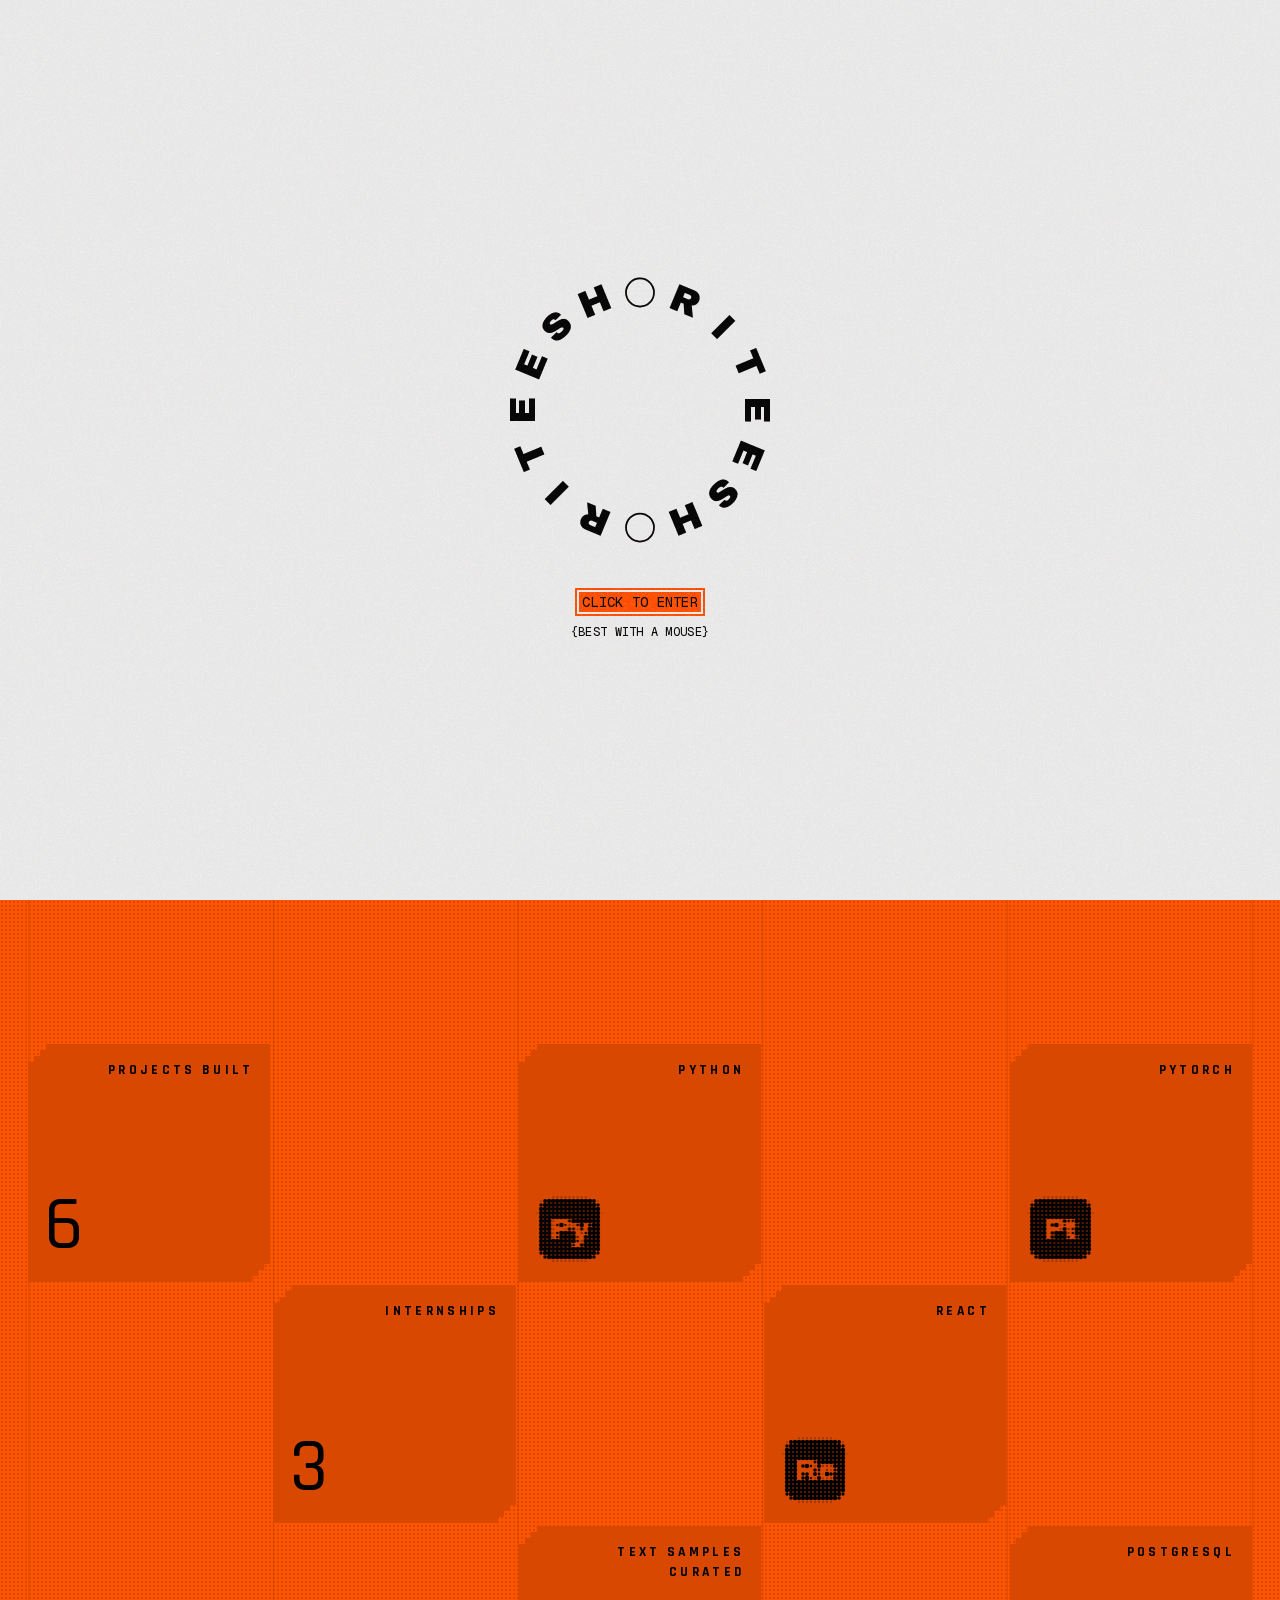
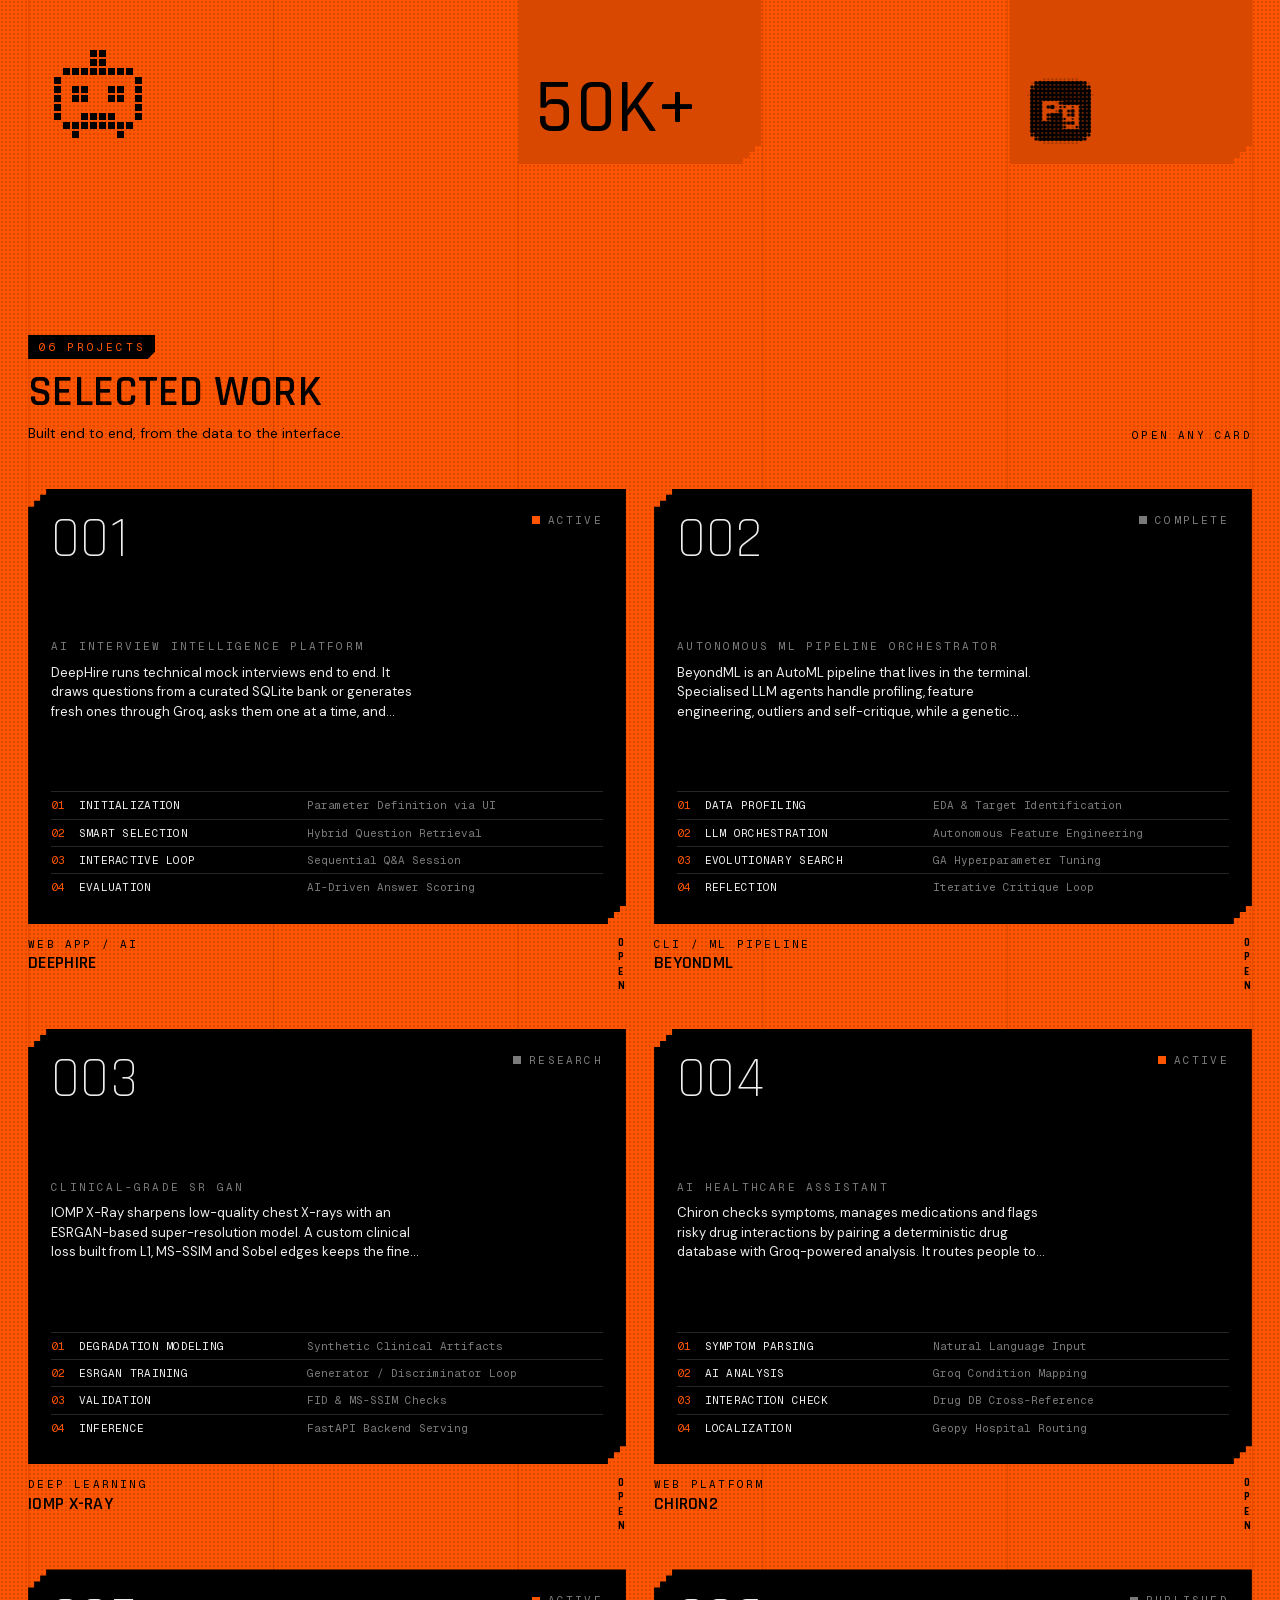
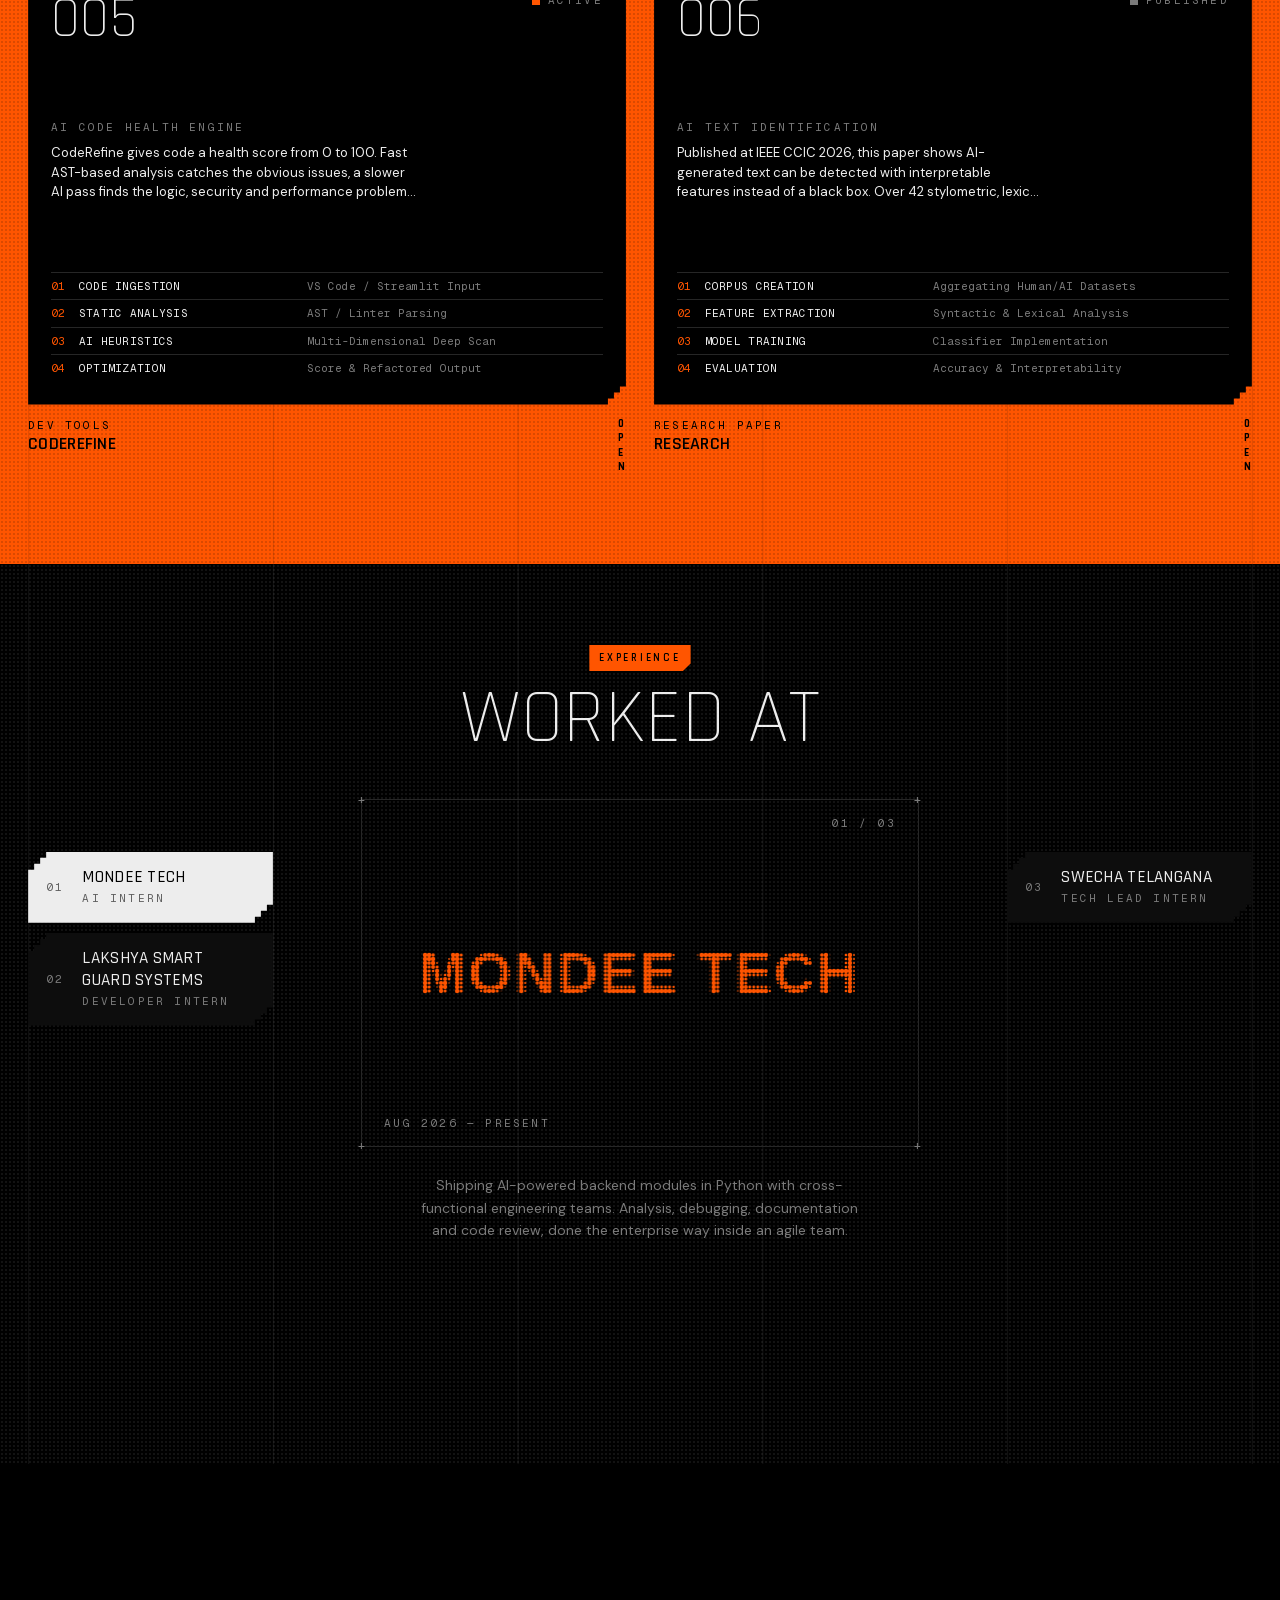
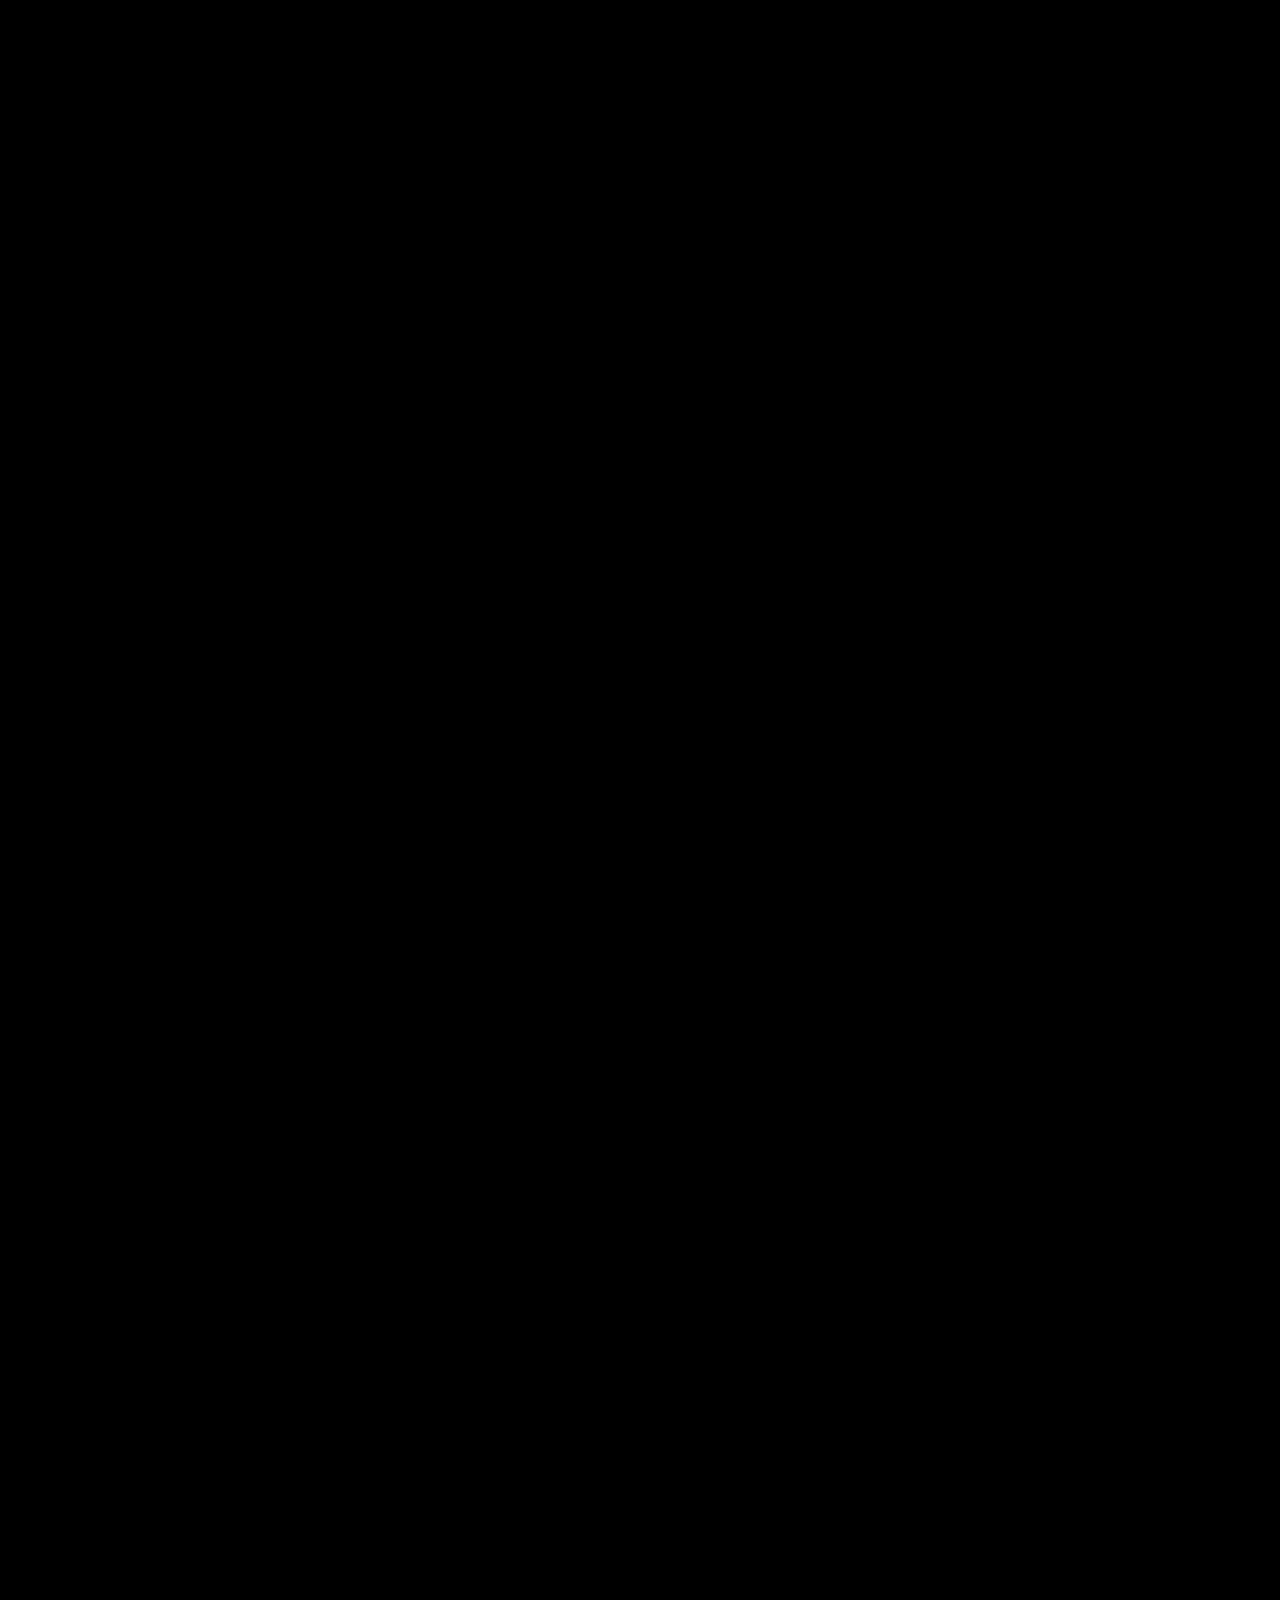
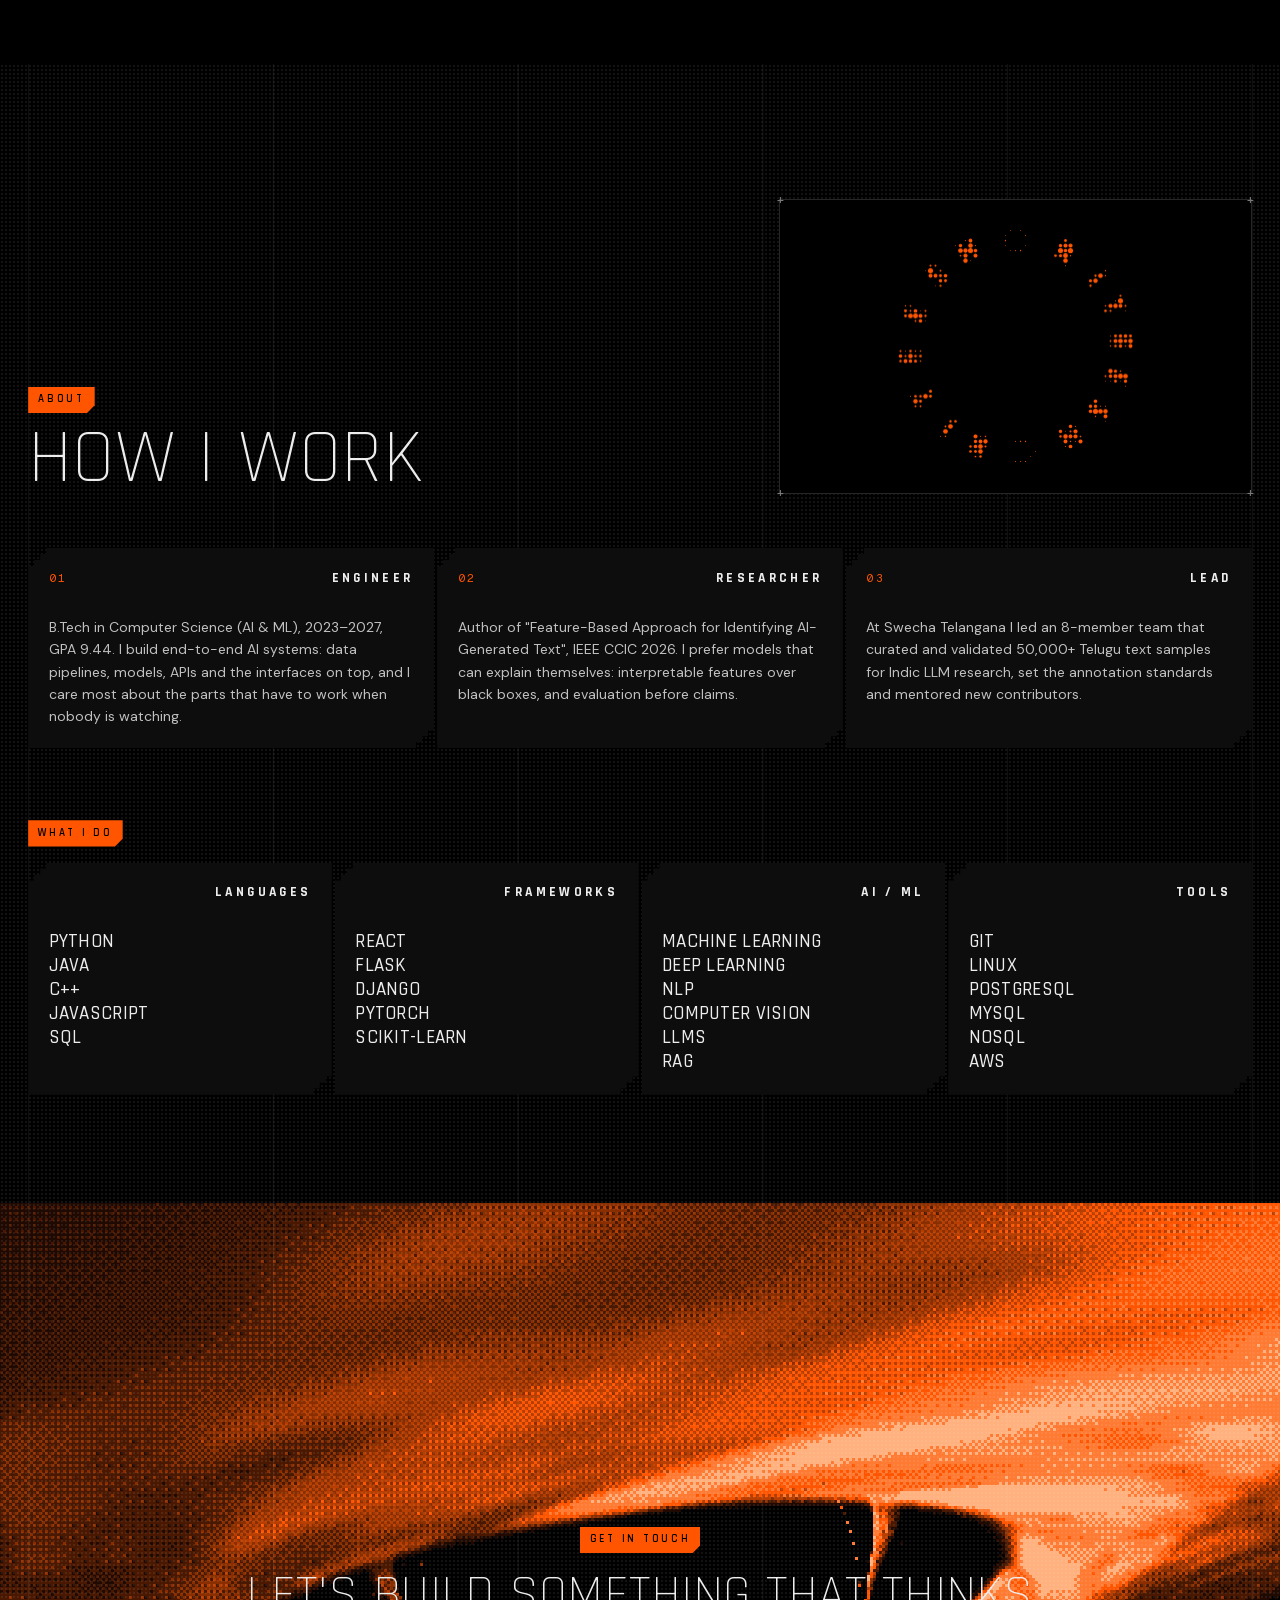
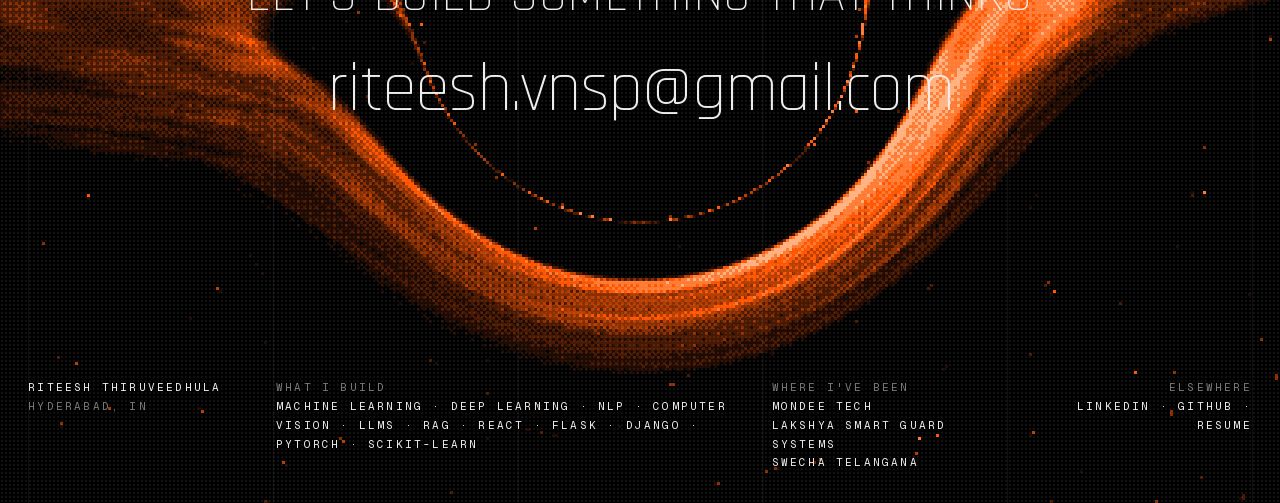
==== commit c807583d: "deploy f92437e" ====
--- a/index.html
+++ b/index.html
@@ -1 +1 @@
-<!DOCTYPE html><!--hip8c_GRKqPMFtgGXl3pt--><html lang="en"><head><meta charSet="utf-8"/><meta name="viewport" content="width=device-width, initial-scale=1"/><link rel="preload" href="/_next/static/media/3206eb66b875a5b3-s.p.e2b99870.woff2" as="font" crossorigin="" type="font/woff2"/><link rel="preload" href="/_next/static/media/5c285b27cdda1fe8-s.p.a62025f2.woff2" as="font" crossorigin="" type="font/woff2"/><link rel="preload" href="/_next/static/media/5e4d537aaa9e154b-s.p.01f07175.woff2" as="font" crossorigin="" type="font/woff2"/><link rel="preload" href="/_next/static/media/797e433ab948586e-s.p.29207c2f.woff2" as="font" crossorigin="" type="font/woff2"/><link rel="preload" href="/_next/static/media/9d8c99ccf2e734e7-s.p.b2ed600c.woff2" as="font" crossorigin="" type="font/woff2"/><link rel="preload" href="/_next/static/media/a079e02bba5bf7ab-s.p.7367eab7.woff2" as="font" crossorigin="" type="font/woff2"/><link rel="preload" href="/_next/static/media/a10c617c9026098c-s.p.ca7c307b.woff2" as="font" crossorigin="" type="font/woff2"/><link rel="preload" href="/_next/static/media/d23f31b94ad01e54-s.p.4b0b0c7e.woff2" as="font" crossorigin="" type="font/woff2"/><link rel="stylesheet" href="/_next/static/chunks/a9cc06f846c58216.css" data-precedence="next"/><link rel="stylesheet" href="/_next/static/chunks/a89b21faa2bf148f.css" data-precedence="next"/><link rel="preload" as="script" fetchPriority="low" href="/_next/static/chunks/f402a582c136d78f.js"/><script src="/_next/static/chunks/91adb7bdb9870c6a.js" async=""></script><script src="/_next/static/chunks/b7a3780483aba696.js" async=""></script><script src="/_next/static/chunks/3286a90db5baea98.js" async=""></script><script src="/_next/static/chunks/turbopack-1e8106f5658209a5.js" async=""></script><script src="/_next/static/chunks/5d99e5b4fa5c905b.js" async=""></script><script src="/_next/static/chunks/9efc8c238b36649e.js" async=""></script><script src="/_next/static/chunks/331bcca48c789d08.js" async=""></script><script src="/_next/static/chunks/69b12356049466bc.js" async=""></script><script src="/_next/static/chunks/5b2662cf17d12673.js" async=""></script><meta name="next-size-adjust" content=""/><title>RITEESH THIRUVEEDHULA — AI ENGINEER</title><meta name="description" content="Riteesh Thiruveedhula, AI engineer in Hyderabad: ML pipelines, LLM systems and the interfaces on top."/><link rel="icon" href="/icon.png?icon.7b75e9c1.png" sizes="256x256" type="image/png"/><script>try{if(sessionStorage.getItem('rt-intro-seen'))document.documentElement.dataset.intro='done'}catch(e){}</script><script src="/_next/static/chunks/a6dad97d9634a72d.js" noModule=""></script></head><body class="geist_mono_8d43a2aa-module__8Li5zG__variable archivo_black_543ab441-module__92e_sG__variable rajdhani_635f1ec8-module__oWRXIG__variable orbitron_cd47e22e-module__xMtCMG__variable dm_sans_851d885b-module__2r4mZq__variable antialiased"><div hidden=""><!--$--><!--/$--></div><div class="intro fixed inset-0" style="z-index:var(--z-intro)"><div class="absolute inset-0 flex flex-col items-center justify-center gap-8 overflow-hidden bg-paper text-ink"><div class="w-[min(40vw,300px)]"><svg viewBox="0 0 1200 1200" role="img" aria-label="Riteesh" class="logo-spin block w-full"><circle cx="600" cy="130" r="56" fill="none" stroke="currentColor" stroke-width="7" transform="rotate(0 600 600)"></circle><text x="600" y="130" text-anchor="middle" dominant-baseline="central" font-family="var(--font-logo), Arial Black, sans-serif" font-size="150" fill="currentColor" transform="rotate(22.5 600 600)">R</text><text x="600" y="130" text-anchor="middle" dominant-baseline="central" font-family="var(--font-logo), Arial Black, sans-serif" font-size="150" fill="currentColor" transform="rotate(45 600 600)">I</text><text x="600" y="130" text-anchor="middle" dominant-baseline="central" font-family="var(--font-logo), Arial Black, sans-serif" font-size="150" fill="currentColor" transform="rotate(67.5 600 600)">T</text><text x="600" y="130" text-anchor="middle" dominant-baseline="central" font-family="var(--font-logo), Arial Black, sans-serif" font-size="150" fill="currentColor" transform="rotate(90 600 600)">E</text><text x="600" y="130" text-anchor="middle" dominant-baseline="central" font-family="var(--font-logo), Arial Black, sans-serif" font-size="150" fill="currentColor" transform="rotate(112.5 600 600)">E</text><text x="600" y="130" text-anchor="middle" dominant-baseline="central" font-family="var(--font-logo), Arial Black, sans-serif" font-size="150" fill="currentColor" transform="rotate(135 600 600)">S</text><text x="600" y="130" text-anchor="middle" dominant-baseline="central" font-family="var(--font-logo), Arial Black, sans-serif" font-size="150" fill="currentColor" transform="rotate(157.5 600 600)">H</text><circle cx="600" cy="130" r="56" fill="none" stroke="currentColor" stroke-width="7" transform="rotate(180 600 600)"></circle><text x="600" y="130" text-anchor="middle" dominant-baseline="central" font-family="var(--font-logo), Arial Black, sans-serif" font-size="150" fill="currentColor" transform="rotate(202.5 600 600)">R</text><text x="600" y="130" text-anchor="middle" dominant-baseline="central" font-family="var(--font-logo), Arial Black, sans-serif" font-size="150" fill="currentColor" transform="rotate(225 600 600)">I</text><text x="600" y="130" text-anchor="middle" dominant-baseline="central" font-family="var(--font-logo), Arial Black, sans-serif" font-size="150" fill="currentColor" transform="rotate(247.5 600 600)">T</text><text x="600" y="130" text-anchor="middle" dominant-baseline="central" font-family="var(--font-logo), Arial Black, sans-serif" font-size="150" fill="currentColor" transform="rotate(270 600 600)">E</text><text x="600" y="130" text-anchor="middle" dominant-baseline="central" font-family="var(--font-logo), Arial Black, sans-serif" font-size="150" fill="currentColor" transform="rotate(292.5 600 600)">E</text><text x="600" y="130" text-anchor="middle" dominant-baseline="central" font-family="var(--font-logo), Arial Black, sans-serif" font-size="150" fill="currentColor" transform="rotate(315 600 600)">S</text><text x="600" y="130" text-anchor="middle" dominant-baseline="central" font-family="var(--font-logo), Arial Black, sans-serif" font-size="150" fill="currentColor" transform="rotate(337.5 600 600)">H</text></svg></div><div class="flex flex-col items-center gap-3"><button type="button" autofocus="" data-scramble="true" class="hl cursor-pointer px-2 py-1 text-sm">CLICK TO ENTER</button><p class="text-xs">{BEST WITH A MOUSE}</p></div></div></div><div aria-hidden="true" class="fixed inset-0 bg-ink/60" style="z-index:var(--z-menu);opacity:0;visibility:hidden"></div><nav id="site-menu" aria-label="Menu" inert="" class="fixed inset-x-0 top-0 flex min-h-[48vh] flex-col justify-end gap-7 bg-ink px-[2.2vw] pb-[2.4vw] pt-32 text-[13px] font-medium leading-[1.45] text-paper" style="z-index:var(--z-menu);visibility:hidden"><div class="flex flex-wrap items-center gap-x-5 gap-y-2"><span class="w-32 md:w-[22vw]">{LINKS}</span><a data-scramble="true" class="px-1 hover:bg-accent hover:text-ink focus-visible:bg-accent focus-visible:text-ink" href="https://www.linkedin.com/in/riteesh2k6" target="_blank" rel="noopener">LKDN</a><a data-scramble="true" class="px-1 hover:bg-accent hover:text-ink focus-visible:bg-accent focus-visible:text-ink" href="https://github.com/Riteesh-2k6" target="_blank" rel="noopener">GH</a><a data-scramble="true" class="px-1 hover:bg-accent hover:text-ink focus-visible:bg-accent focus-visible:text-ink" href="mailto:riteesh.vnsp@gmail.com">MAIL</a></div><div class="flex flex-wrap items-end justify-between gap-4"><div class="flex items-center gap-x-5"><span class="w-32 md:w-[22vw]">{RESUME}</span><a data-scramble="true" class="px-1 hover:bg-accent hover:text-ink focus-visible:bg-accent focus-visible:text-ink" href="/resume.pdf" target="_blank" rel="noopener">VIEW PDF</a></div><button type="button" data-scramble="true" class="px-1 hover:bg-accent hover:text-ink focus-visible:bg-accent focus-visible:text-ink cursor-pointer">CONTACT</button></div></nav><header class="fixed inset-x-0 top-0 grid grid-cols-[1fr_auto] items-start px-[2.2vw] pt-[max(16px,1.6vw)] text-[11px] leading-[1.7] tracking-[0.2em] text-paper md:grid-cols-5" style="z-index:var(--z-header)"><a href="/" aria-label="Home" data-cursor-label="HOME" class="flex items-center gap-3 self-center"><svg viewBox="0 0 1200 1200" role="img" aria-label="Riteesh" aria-hidden="true" class="logo-spin block w-[max(44px,3.4vw)]"><circle cx="600" cy="130" r="56" fill="none" stroke="currentColor" stroke-width="7" transform="rotate(0 600 600)"></circle><text x="600" y="130" text-anchor="middle" dominant-baseline="central" font-family="var(--font-logo), Arial Black, sans-serif" font-size="150" fill="currentColor" transform="rotate(22.5 600 600)">R</text><text x="600" y="130" text-anchor="middle" dominant-baseline="central" font-family="var(--font-logo), Arial Black, sans-serif" font-size="150" fill="currentColor" transform="rotate(45 600 600)">I</text><text x="600" y="130" text-anchor="middle" dominant-baseline="central" font-family="var(--font-logo), Arial Black, sans-serif" font-size="150" fill="currentColor" transform="rotate(67.5 600 600)">T</text><text x="600" y="130" text-anchor="middle" dominant-baseline="central" font-family="var(--font-logo), Arial Black, sans-serif" font-size="150" fill="currentColor" transform="rotate(90 600 600)">E</text><text x="600" y="130" text-anchor="middle" dominant-baseline="central" font-family="var(--font-logo), Arial Black, sans-serif" font-size="150" fill="currentColor" transform="rotate(112.5 600 600)">E</text><text x="600" y="130" text-anchor="middle" dominant-baseline="central" font-family="var(--font-logo), Arial Black, sans-serif" font-size="150" fill="currentColor" transform="rotate(135 600 600)">S</text><text x="600" y="130" text-anchor="middle" dominant-baseline="central" font-family="var(--font-logo), Arial Black, sans-serif" font-size="150" fill="currentColor" transform="rotate(157.5 600 600)">H</text><circle cx="600" cy="130" r="56" fill="none" stroke="currentColor" stroke-width="7" transform="rotate(180 600 600)"></circle><text x="600" y="130" text-anchor="middle" dominant-baseline="central" font-family="var(--font-logo), Arial Black, sans-serif" font-size="150" fill="currentColor" transform="rotate(202.5 600 600)">R</text><text x="600" y="130" text-anchor="middle" dominant-baseline="central" font-family="var(--font-logo), Arial Black, sans-serif" font-size="150" fill="currentColor" transform="rotate(225 600 600)">I</text><text x="600" y="130" text-anchor="middle" dominant-baseline="central" font-family="var(--font-logo), Arial Black, sans-serif" font-size="150" fill="currentColor" transform="rotate(247.5 600 600)">T</text><text x="600" y="130" text-anchor="middle" dominant-baseline="central" font-family="var(--font-logo), Arial Black, sans-serif" font-size="150" fill="currentColor" transform="rotate(270 600 600)">E</text><text x="600" y="130" text-anchor="middle" dominant-baseline="central" font-family="var(--font-logo), Arial Black, sans-serif" font-size="150" fill="currentColor" transform="rotate(292.5 600 600)">E</text><text x="600" y="130" text-anchor="middle" dominant-baseline="central" font-family="var(--font-logo), Arial Black, sans-serif" font-size="150" fill="currentColor" transform="rotate(315 600 600)">S</text><text x="600" y="130" text-anchor="middle" dominant-baseline="central" font-family="var(--font-logo), Arial Black, sans-serif" font-size="150" fill="currentColor" transform="rotate(337.5 600 600)">H</text></svg><span class="[text-shadow:0_0_6px_#000,0_0_2px_#000] font-tech text-[15px] font-bold tracking-normal">RITEESH VNSP</span></a><p class="hidden self-center md:block"><span class="[text-shadow:0_0_6px_#000,0_0_2px_#000] text-paper/70">PORTFOLIO - <span class="text-paper">V2</span></span></p><div class="hidden gap-5 self-center md:flex"></div><p class="hidden text-paper/70 md:block"><span class="[text-shadow:0_0_6px_#000,0_0_2px_#000]">HYDERABAD, IN</span><br/><span class="[text-shadow:0_0_6px_#000,0_0_2px_#000]"> </span></p><div class="flex items-start justify-between gap-4"><p class="hidden text-paper/70 md:block"><span class="[text-shadow:0_0_6px_#000,0_0_2px_#000]">17°23&#x27;06.0&quot;N</span><br/><span class="[text-shadow:0_0_6px_#000,0_0_2px_#000]">78°29&#x27;12.0&quot;E</span></p><button type="button" aria-expanded="false" aria-controls="site-menu" class="relative cursor-pointer bg-surface px-[1.4em] py-[0.6em] font-tech text-[15px] font-bold tracking-normal text-paper"><span aria-hidden="true" class="absolute left-0 top-0 h-2 w-2 border-l-2 border-t-2 border-accent"></span><span aria-hidden="true" class="absolute bottom-0 right-0 h-2 w-2 border-b-2 border-r-2 border-accent"></span><span data-scramble="true">MENU</span></button></div></header><main><div><section id="hero" class="relative bg-ink text-paper" style="min-height:100vh"><div class="min-h-screen relative bg-ink text-paper  "><div class="absolute inset-0"><div class="absolute inset-0"><div class="relative h-full w-full overflow-hidden"><canvas class="absolute inset-0 block h-full w-full" aria-hidden="true"></canvas></div></div></div><div aria-hidden="true" class="grid-lines pointer-events-none absolute inset-0 z-[5] [--grid-line:rgb(255_255_255/0.07)]"></div><div class="@container absolute inset-y-0 inset-x-[2.2vw] z-10"><span aria-hidden="true" class="absolute hidden h-2 w-[3px] -translate-x-1/2 bg-accent md:block" style="left:0%;top:24%"></span><span aria-hidden="true" class="absolute hidden h-2 w-[3px] -translate-x-1/2 bg-accent md:block" style="left:40%;top:52%"></span><span aria-hidden="true" class="absolute hidden h-2 w-[3px] -translate-x-1/2 bg-accent md:block" style="left:100%;top:31%"></span><div class="absolute left-0 top-[14%] hidden w-[20%] border-l-[3px] border-accent pl-[1.2em] md:block text-[11px] leading-[1.7] tracking-[0.2em] text-paper/80"><p class="flex justify-between"><a href="https://www.linkedin.com/in/riteesh2k6" target="_blank" rel="noopener noreferrer" class="[text-shadow:0_0_6px_#000,0_0_2px_#000] transition-colors hover:text-accent">LINKEDIN</a><a href="https://github.com/Riteesh-2k6" target="_blank" rel="noopener noreferrer" class="[text-shadow:0_0_6px_#000,0_0_2px_#000] transition-colors hover:text-accent">GITHUB</a><a href="/resume.pdf" target="_blank" rel="noopener noreferrer" class="[text-shadow:0_0_6px_#000,0_0_2px_#000] transition-colors hover:text-accent">RESUME</a></p><a href="mailto:riteesh.vnsp@gmail.com" class="flex justify-between transition-colors hover:text-accent"><span class="[text-shadow:0_0_6px_#000,0_0_2px_#000]">RITEESH.VNSP</span><span class="[text-shadow:0_0_6px_#000,0_0_2px_#000]">@<!-- -->GMAIL.COM</span></a></div><p class="absolute left-0 top-[16%] w-full font-body text-[clamp(14px,1.05vw,19px)] font-normal normal-case leading-[1.55] tracking-normal text-dim md:top-[32%] md:w-[40%] md:indent-[50%] transition-[opacity,transform] duration-1000 delay-200 translate-y-4 opacity-0"><span class="[text-shadow:0_0_6px_#000,0_0_2px_#000]">I&#x27;m an AI engineer who wants models that can <em class="text-paper">explain</em> themselves, and <code class="font-mono text-[0.92em] text-accent">&lt;code/&gt;</code> that keeps working when nobody is watching. I build end to end: data pipelines, models, APIs and the interfaces on top.</span></p><span class="notch absolute left-0 top-[63%] bg-accent px-[0.9em] py-[0.4em] font-tech text-[clamp(11px,0.85vw,15px)] font-semibold tracking-[0.25em] text-ink md:top-[65%] transition-[opacity,transform] duration-1000 delay-300 translate-y-4 opacity-0">AI ENGINEER</span><h1 class="font-name text-paper"><span class="sr-only">RITEESH VNSP</span><span aria-hidden="true"><span class="absolute right-[-5cqw] top-[66%] block h-[21cqw] w-[105cqw] md:right-[calc(60%-1.65cqw)] md:top-[62.5%] md:h-[7cqw] md:w-[33cqw] transition-[opacity,transform] duration-1000 delay-300 translate-y-4 opacity-0"><div class="relative w-full h-full select-none" style="touch-action:none" role="img" aria-label="RITEESH"><canvas class="block w-full h-full"></canvas></div></span><span class="absolute left-[-5cqw] top-[77%] block h-[21cqw] w-[105cqw] md:left-[-1.5cqw] md:top-[77%] md:h-[7cqw] md:w-[30cqw] transition-[opacity,transform] duration-1000 delay-500 translate-y-4 opacity-0"><div class="relative w-full h-full select-none" style="touch-action:none" role="img" aria-label="VNSP"><canvas class="block w-full h-full"></canvas></div></span></span></h1><p class="absolute left-0 top-[76.5%] hidden md:block text-[11px] leading-[1.7] tracking-[0.2em] text-paper/80"><span class="[text-shadow:0_0_6px_#000,0_0_2px_#000]">A STUDENT</span></p><p class="absolute bottom-[7.6%] right-[60%] hidden text-right md:block text-[11px] leading-[1.7] tracking-[0.2em] text-paper/80"><span class="[text-shadow:0_0_6px_#000,0_0_2px_#000]">OF AI &amp; ML, CLASS OF 2027</span></p><p class="absolute right-[20%] top-[15%] hidden md:block text-[11px] leading-[1.7] tracking-[0.2em] text-paper/80"><span class="[text-shadow:0_0_6px_#000,0_0_2px_#000]">FROM</span></p><p class="absolute right-0 top-[13.5%] hidden font-tech text-[5.6cqw] font-light leading-none text-paper md:block">IN</p><p class="absolute bottom-[8%] right-0 hidden [writing-mode:vertical-rl] md:block text-[11px] leading-[1.7] tracking-[0.2em] text-paper/80"><span class="[text-shadow:0_0_6px_#000,0_0_2px_#000]">SCROLL DOWN</span></p></div><span aria-hidden="true" class="pointer-events-none fixed z-[60] font-name font-bold leading-none text-paper" style="visibility:hidden"></span></div></section><section id="stats" class="relative bg-accent text-ink [--dot:rgb(0_0_0/0.14)]" style="min-height:100vh"><div class="min-h-screen relative bg-accent text-ink [--dot:rgb(0_0_0/0.14)] dot-grid "><div aria-hidden="true" class="grid-lines pointer-events-none absolute inset-0 [--grid-line:rgb(0_0_0/0.12)]"></div><div class="relative grid grid-cols-2 gap-[3px] px-[2.2vw] pb-[4vh] pt-[max(96px,16vh)] md:h-screen md:grid-cols-5 md:grid-rows-3"><div class="min-h-[24vh] md:min-h-0"><div class="pixel-corners flex h-full flex-col justify-between bg-[#d94800] p-[clamp(12px,1.3vw,24px)]"><p class="text-right font-tech text-[clamp(12px,1.05vw,19px)] font-bold tracking-[0.25em]">PROJECTS BUILT</p><p class="font-tech text-[clamp(56px,6vw,120px)] font-medium leading-none"><span class="inline-flex"><span class="inline-block h-[1em] overflow-hidden"><span class="flex flex-col transition-transform duration-[1600ms] ease-[cubic-bezier(0.2,0.8,0.2,1)]" style="transform:translateY(-0em);transition-delay:0ms"><span class="h-[1em]">0</span><span class="h-[1em]">1</span><span class="h-[1em]">2</span><span class="h-[1em]">3</span><span class="h-[1em]">4</span><span class="h-[1em]">5</span><span class="h-[1em]">6</span><span class="h-[1em]">7</span><span class="h-[1em]">8</span><span class="h-[1em]">9</span></span></span></span></p></div></div><div aria-hidden="true" class="hidden md:block"></div><div class="min-h-[24vh] md:min-h-0"><div class="pixel-corners flex h-full flex-col justify-between bg-[#d94800] p-[clamp(12px,1.3vw,24px)]"><p class="text-right font-tech text-[clamp(12px,1.05vw,19px)] font-bold tracking-[0.25em]">PYTHON</p><canvas aria-hidden="true" class="block h-[clamp(56px,5.5vw,110px)] w-[clamp(56px,5.5vw,110px)]"></canvas></div></div><div aria-hidden="true" class="hidden md:block"></div><div class="min-h-[24vh] md:min-h-0"><div class="pixel-corners flex h-full flex-col justify-between bg-[#d94800] p-[clamp(12px,1.3vw,24px)]"><p class="text-right font-tech text-[clamp(12px,1.05vw,19px)] font-bold tracking-[0.25em]">PYTORCH</p><canvas aria-hidden="true" class="block h-[clamp(56px,5.5vw,110px)] w-[clamp(56px,5.5vw,110px)]"></canvas></div></div><div aria-hidden="true" class="hidden md:block"></div><div class="min-h-[24vh] md:min-h-0"><div class="pixel-corners flex h-full flex-col justify-between bg-[#d94800] p-[clamp(12px,1.3vw,24px)]"><p class="text-right font-tech text-[clamp(12px,1.05vw,19px)] font-bold tracking-[0.25em]">INTERNSHIPS</p><p class="font-tech text-[clamp(56px,6vw,120px)] font-medium leading-none"><span class="inline-flex"><span class="inline-block h-[1em] overflow-hidden"><span class="flex flex-col transition-transform duration-[1600ms] ease-[cubic-bezier(0.2,0.8,0.2,1)]" style="transform:translateY(-0em);transition-delay:0ms"><span class="h-[1em]">0</span><span class="h-[1em]">1</span><span class="h-[1em]">2</span><span class="h-[1em]">3</span><span class="h-[1em]">4</span><span class="h-[1em]">5</span><span class="h-[1em]">6</span><span class="h-[1em]">7</span><span class="h-[1em]">8</span><span class="h-[1em]">9</span></span></span></span></p></div></div><div aria-hidden="true" class="hidden md:block"></div><div class="min-h-[24vh] md:min-h-0"><div class="pixel-corners flex h-full flex-col justify-between bg-[#d94800] p-[clamp(12px,1.3vw,24px)]"><p class="text-right font-tech text-[clamp(12px,1.05vw,19px)] font-bold tracking-[0.25em]">REACT</p><canvas aria-hidden="true" class="block h-[clamp(56px,5.5vw,110px)] w-[clamp(56px,5.5vw,110px)]"></canvas></div></div><div aria-hidden="true" class="hidden md:block"></div><div aria-hidden="true" class="hidden items-end p-[2vw] md:flex"><div class="grid grid-cols-10 gap-[2px]"><span class="h-[clamp(6px,0.55vw,10px)] w-[clamp(6px,0.55vw,10px)] "></span><span class="h-[clamp(6px,0.55vw,10px)] w-[clamp(6px,0.55vw,10px)] "></span><span class="h-[clamp(6px,0.55vw,10px)] w-[clamp(6px,0.55vw,10px)] "></span><span class="h-[clamp(6px,0.55vw,10px)] w-[clamp(6px,0.55vw,10px)] "></span><span class="h-[clamp(6px,0.55vw,10px)] w-[clamp(6px,0.55vw,10px)] bg-ink"></span><span class="h-[clamp(6px,0.55vw,10px)] w-[clamp(6px,0.55vw,10px)] bg-ink"></span><span class="h-[clamp(6px,0.55vw,10px)] w-[clamp(6px,0.55vw,10px)] "></span><span class="h-[clamp(6px,0.55vw,10px)] w-[clamp(6px,0.55vw,10px)] "></span><span class="h-[clamp(6px,0.55vw,10px)] w-[clamp(6px,0.55vw,10px)] "></span><span class="h-[clamp(6px,0.55vw,10px)] w-[clamp(6px,0.55vw,10px)] "></span><span class="h-[clamp(6px,0.55vw,10px)] w-[clamp(6px,0.55vw,10px)] "></span><span class="h-[clamp(6px,0.55vw,10px)] w-[clamp(6px,0.55vw,10px)] "></span><span class="h-[clamp(6px,0.55vw,10px)] w-[clamp(6px,0.55vw,10px)] "></span><span class="h-[clamp(6px,0.55vw,10px)] w-[clamp(6px,0.55vw,10px)] "></span><span class="h-[clamp(6px,0.55vw,10px)] w-[clamp(6px,0.55vw,10px)] bg-ink"></span><span class="h-[clamp(6px,0.55vw,10px)] w-[clamp(6px,0.55vw,10px)] bg-ink"></span><span class="h-[clamp(6px,0.55vw,10px)] w-[clamp(6px,0.55vw,10px)] "></span><span class="h-[clamp(6px,0.55vw,10px)] w-[clamp(6px,0.55vw,10px)] "></span><span class="h-[clamp(6px,0.55vw,10px)] w-[clamp(6px,0.55vw,10px)] "></span><span class="h-[clamp(6px,0.55vw,10px)] w-[clamp(6px,0.55vw,10px)] "></span><span class="h-[clamp(6px,0.55vw,10px)] w-[clamp(6px,0.55vw,10px)] "></span><span class="h-[clamp(6px,0.55vw,10px)] w-[clamp(6px,0.55vw,10px)] bg-ink"></span><span class="h-[clamp(6px,0.55vw,10px)] w-[clamp(6px,0.55vw,10px)] bg-ink"></span><span class="h-[clamp(6px,0.55vw,10px)] w-[clamp(6px,0.55vw,10px)] bg-ink"></span><span class="h-[clamp(6px,0.55vw,10px)] w-[clamp(6px,0.55vw,10px)] bg-ink"></span><span class="h-[clamp(6px,0.55vw,10px)] w-[clamp(6px,0.55vw,10px)] bg-ink"></span><span class="h-[clamp(6px,0.55vw,10px)] w-[clamp(6px,0.55vw,10px)] bg-ink"></span><span class="h-[clamp(6px,0.55vw,10px)] w-[clamp(6px,0.55vw,10px)] bg-ink"></span><span class="h-[clamp(6px,0.55vw,10px)] w-[clamp(6px,0.55vw,10px)] bg-ink"></span><span class="h-[clamp(6px,0.55vw,10px)] w-[clamp(6px,0.55vw,10px)] "></span><span class="h-[clamp(6px,0.55vw,10px)] w-[clamp(6px,0.55vw,10px)] bg-ink"></span><span class="h-[clamp(6px,0.55vw,10px)] w-[clamp(6px,0.55vw,10px)] "></span><span class="h-[clamp(6px,0.55vw,10px)] w-[clamp(6px,0.55vw,10px)] "></span><span class="h-[clamp(6px,0.55vw,10px)] w-[clamp(6px,0.55vw,10px)] "></span><span class="h-[clamp(6px,0.55vw,10px)] w-[clamp(6px,0.55vw,10px)] "></span><span class="h-[clamp(6px,0.55vw,10px)] w-[clamp(6px,0.55vw,10px)] "></span><span class="h-[clamp(6px,0.55vw,10px)] w-[clamp(6px,0.55vw,10px)] "></span><span class="h-[clamp(6px,0.55vw,10px)] w-[clamp(6px,0.55vw,10px)] "></span><span class="h-[clamp(6px,0.55vw,10px)] w-[clamp(6px,0.55vw,10px)] "></span><span class="h-[clamp(6px,0.55vw,10px)] w-[clamp(6px,0.55vw,10px)] bg-ink"></span><span class="h-[clamp(6px,0.55vw,10px)] w-[clamp(6px,0.55vw,10px)] bg-ink"></span><span class="h-[clamp(6px,0.55vw,10px)] w-[clamp(6px,0.55vw,10px)] "></span><span class="h-[clamp(6px,0.55vw,10px)] w-[clamp(6px,0.55vw,10px)] bg-ink"></span><span class="h-[clamp(6px,0.55vw,10px)] w-[clamp(6px,0.55vw,10px)] bg-ink"></span><span class="h-[clamp(6px,0.55vw,10px)] w-[clamp(6px,0.55vw,10px)] "></span><span class="h-[clamp(6px,0.55vw,10px)] w-[clamp(6px,0.55vw,10px)] "></span><span class="h-[clamp(6px,0.55vw,10px)] w-[clamp(6px,0.55vw,10px)] bg-ink"></span><span class="h-[clamp(6px,0.55vw,10px)] w-[clamp(6px,0.55vw,10px)] bg-ink"></span><span class="h-[clamp(6px,0.55vw,10px)] w-[clamp(6px,0.55vw,10px)] "></span><span class="h-[clamp(6px,0.55vw,10px)] w-[clamp(6px,0.55vw,10px)] bg-ink"></span><span class="h-[clamp(6px,0.55vw,10px)] w-[clamp(6px,0.55vw,10px)] bg-ink"></span><span class="h-[clamp(6px,0.55vw,10px)] w-[clamp(6px,0.55vw,10px)] "></span><span class="h-[clamp(6px,0.55vw,10px)] w-[clamp(6px,0.55vw,10px)] bg-ink"></span><span class="h-[clamp(6px,0.55vw,10px)] w-[clamp(6px,0.55vw,10px)] bg-ink"></span><span class="h-[clamp(6px,0.55vw,10px)] w-[clamp(6px,0.55vw,10px)] "></span><span class="h-[clamp(6px,0.55vw,10px)] w-[clamp(6px,0.55vw,10px)] "></span><span class="h-[clamp(6px,0.55vw,10px)] w-[clamp(6px,0.55vw,10px)] bg-ink"></span><span class="h-[clamp(6px,0.55vw,10px)] w-[clamp(6px,0.55vw,10px)] bg-ink"></span><span class="h-[clamp(6px,0.55vw,10px)] w-[clamp(6px,0.55vw,10px)] "></span><span class="h-[clamp(6px,0.55vw,10px)] w-[clamp(6px,0.55vw,10px)] bg-ink"></span><span class="h-[clamp(6px,0.55vw,10px)] w-[clamp(6px,0.55vw,10px)] bg-ink"></span><span class="h-[clamp(6px,0.55vw,10px)] w-[clamp(6px,0.55vw,10px)] "></span><span class="h-[clamp(6px,0.55vw,10px)] w-[clamp(6px,0.55vw,10px)] "></span><span class="h-[clamp(6px,0.55vw,10px)] w-[clamp(6px,0.55vw,10px)] "></span><span class="h-[clamp(6px,0.55vw,10px)] w-[clamp(6px,0.55vw,10px)] "></span><span class="h-[clamp(6px,0.55vw,10px)] w-[clamp(6px,0.55vw,10px)] "></span><span class="h-[clamp(6px,0.55vw,10px)] w-[clamp(6px,0.55vw,10px)] "></span><span class="h-[clamp(6px,0.55vw,10px)] w-[clamp(6px,0.55vw,10px)] "></span><span class="h-[clamp(6px,0.55vw,10px)] w-[clamp(6px,0.55vw,10px)] "></span><span class="h-[clamp(6px,0.55vw,10px)] w-[clamp(6px,0.55vw,10px)] bg-ink"></span><span class="h-[clamp(6px,0.55vw,10px)] w-[clamp(6px,0.55vw,10px)] bg-ink"></span><span class="h-[clamp(6px,0.55vw,10px)] w-[clamp(6px,0.55vw,10px)] "></span><span class="h-[clamp(6px,0.55vw,10px)] w-[clamp(6px,0.55vw,10px)] "></span><span class="h-[clamp(6px,0.55vw,10px)] w-[clamp(6px,0.55vw,10px)] bg-ink"></span><span class="h-[clamp(6px,0.55vw,10px)] w-[clamp(6px,0.55vw,10px)] bg-ink"></span><span class="h-[clamp(6px,0.55vw,10px)] w-[clamp(6px,0.55vw,10px)] bg-ink"></span><span class="h-[clamp(6px,0.55vw,10px)] w-[clamp(6px,0.55vw,10px)] bg-ink"></span><span class="h-[clamp(6px,0.55vw,10px)] w-[clamp(6px,0.55vw,10px)] "></span><span class="h-[clamp(6px,0.55vw,10px)] w-[clamp(6px,0.55vw,10px)] "></span><span class="h-[clamp(6px,0.55vw,10px)] w-[clamp(6px,0.55vw,10px)] bg-ink"></span><span class="h-[clamp(6px,0.55vw,10px)] w-[clamp(6px,0.55vw,10px)] "></span><span class="h-[clamp(6px,0.55vw,10px)] w-[clamp(6px,0.55vw,10px)] bg-ink"></span><span class="h-[clamp(6px,0.55vw,10px)] w-[clamp(6px,0.55vw,10px)] bg-ink"></span><span class="h-[clamp(6px,0.55vw,10px)] w-[clamp(6px,0.55vw,10px)] bg-ink"></span><span class="h-[clamp(6px,0.55vw,10px)] w-[clamp(6px,0.55vw,10px)] bg-ink"></span><span class="h-[clamp(6px,0.55vw,10px)] w-[clamp(6px,0.55vw,10px)] bg-ink"></span><span class="h-[clamp(6px,0.55vw,10px)] w-[clamp(6px,0.55vw,10px)] bg-ink"></span><span class="h-[clamp(6px,0.55vw,10px)] w-[clamp(6px,0.55vw,10px)] bg-ink"></span><span class="h-[clamp(6px,0.55vw,10px)] w-[clamp(6px,0.55vw,10px)] bg-ink"></span><span class="h-[clamp(6px,0.55vw,10px)] w-[clamp(6px,0.55vw,10px)] "></span><span class="h-[clamp(6px,0.55vw,10px)] w-[clamp(6px,0.55vw,10px)] "></span><span class="h-[clamp(6px,0.55vw,10px)] w-[clamp(6px,0.55vw,10px)] "></span><span class="h-[clamp(6px,0.55vw,10px)] w-[clamp(6px,0.55vw,10px)] bg-ink"></span><span class="h-[clamp(6px,0.55vw,10px)] w-[clamp(6px,0.55vw,10px)] "></span><span class="h-[clamp(6px,0.55vw,10px)] w-[clamp(6px,0.55vw,10px)] "></span><span class="h-[clamp(6px,0.55vw,10px)] w-[clamp(6px,0.55vw,10px)] "></span><span class="h-[clamp(6px,0.55vw,10px)] w-[clamp(6px,0.55vw,10px)] "></span><span class="h-[clamp(6px,0.55vw,10px)] w-[clamp(6px,0.55vw,10px)] bg-ink"></span><span class="h-[clamp(6px,0.55vw,10px)] w-[clamp(6px,0.55vw,10px)] "></span><span class="h-[clamp(6px,0.55vw,10px)] w-[clamp(6px,0.55vw,10px)] "></span></div></div><div aria-hidden="true" class="hidden md:block"></div><div class="min-h-[24vh] md:min-h-0"><div class="pixel-corners flex h-full flex-col justify-between bg-[#d94800] p-[clamp(12px,1.3vw,24px)]"><p class="text-right font-tech text-[clamp(12px,1.05vw,19px)] font-bold tracking-[0.25em]">TEXT SAMPLES CURATED</p><p class="font-tech text-[clamp(56px,6vw,120px)] font-medium leading-none"><span class="inline-flex"><span class="inline-block h-[1em] overflow-hidden"><span class="flex flex-col transition-transform duration-[1600ms] ease-[cubic-bezier(0.2,0.8,0.2,1)]" style="transform:translateY(-0em);transition-delay:0ms"><span class="h-[1em]">0</span><span class="h-[1em]">1</span><span class="h-[1em]">2</span><span class="h-[1em]">3</span><span class="h-[1em]">4</span><span class="h-[1em]">5</span><span class="h-[1em]">6</span><span class="h-[1em]">7</span><span class="h-[1em]">8</span><span class="h-[1em]">9</span></span></span><span class="inline-block h-[1em] overflow-hidden"><span class="flex flex-col transition-transform duration-[1600ms] ease-[cubic-bezier(0.2,0.8,0.2,1)]" style="transform:translateY(-0em);transition-delay:120ms"><span class="h-[1em]">0</span><span class="h-[1em]">1</span><span class="h-[1em]">2</span><span class="h-[1em]">3</span><span class="h-[1em]">4</span><span class="h-[1em]">5</span><span class="h-[1em]">6</span><span class="h-[1em]">7</span><span class="h-[1em]">8</span><span class="h-[1em]">9</span></span></span></span>K+</p></div></div><div aria-hidden="true" class="hidden md:block"></div><div class="min-h-[24vh] md:min-h-0"><div class="pixel-corners flex h-full flex-col justify-between bg-[#d94800] p-[clamp(12px,1.3vw,24px)]"><p class="text-right font-tech text-[clamp(12px,1.05vw,19px)] font-bold tracking-[0.25em]">POSTGRESQL</p><canvas aria-hidden="true" class="block h-[clamp(56px,5.5vw,110px)] w-[clamp(56px,5.5vw,110px)]"></canvas></div></div></div></div></section><section id="work" class="relative bg-accent text-ink [--dot:rgb(0_0_0/0.14)]" style="min-height:100vh"><div class="min-h-screen relative bg-accent text-ink [--dot:rgb(0_0_0/0.14)] dot-grid "><div aria-hidden="true" class="grid-lines pointer-events-none absolute inset-0 [--grid-line:rgb(0_0_0/0.12)]"></div><div class="relative px-[2.2vw] pb-[10vh] pt-[max(96px,15vh)]"><div class="mb-[max(32px,5vh)] flex flex-wrap items-end justify-between gap-6"><div><span class="notch inline-block bg-ink px-[0.9em] py-[0.35em] text-[11px] tracking-[0.25em] text-accent">06 PROJECTS</span><h2 class="mt-3 font-tech text-[clamp(32px,3.4vw,64px)] font-semibold leading-none">SELECTED WORK</h2><p class="mt-2 font-body text-[clamp(14px,1vw,18px)] normal-case tracking-normal">Built end to end, from the data to the interface.</p></div><p class="text-[11px] tracking-[0.2em]">OPEN ANY CARD</p></div><div class="grid grid-cols-1 gap-x-[2.2vw] gap-y-[max(28px,4vh)] md:grid-cols-2"><article><a href="/project/deephire/" data-cursor-label="OPEN" class="group pixel-corners flex aspect-[4/3] flex-col justify-between bg-ink p-[clamp(16px,1.8vw,32px)] text-paper md:aspect-[467/340]"><div class="flex items-start justify-between"><span class="font-tech text-[clamp(40px,4.4vw,84px)] font-light leading-none transition-colors group-hover:text-accent">001</span><span class="flex items-center gap-2 text-[11px] tracking-[0.2em] text-dim"><span class="inline-block h-2 w-2 bg-accent"></span>ACTIVE</span></div><div class="my-[1em] max-w-[46ch] max-sm:hidden"><p class="text-[11px] tracking-[0.2em] text-dim">AI INTERVIEW INTELLIGENCE PLATFORM</p><p class="mt-2 line-clamp-3 font-body text-[clamp(13px,0.95vw,16px)] normal-case leading-[1.5] tracking-normal">DeepHire runs technical mock interviews end to end. It draws questions from a curated SQLite bank or generates fresh ones through Groq, asks them one at a time, and scores every answer with an LLM in about a second. When the API fails, the interview keeps going.</p></div><ol class="text-[clamp(11px,0.85vw,14px)] leading-[1.5]"><li class="grid grid-cols-[2.5em_1fr] border-t border-line py-[0.45em] max-sm:[&amp;&gt;span:last-child]:hidden sm:grid-cols-[2.5em_minmax(0,1fr)_minmax(0,1.3fr)]"><span class="text-accent">01</span><span>INITIALIZATION</span><span class="truncate text-dim normal-case tracking-normal">Parameter Definition via UI</span></li><li class="grid grid-cols-[2.5em_1fr] border-t border-line py-[0.45em] max-sm:[&amp;&gt;span:last-child]:hidden sm:grid-cols-[2.5em_minmax(0,1fr)_minmax(0,1.3fr)]"><span class="text-accent">02</span><span>SMART SELECTION</span><span class="truncate text-dim normal-case tracking-normal">Hybrid Question Retrieval</span></li><li class="grid grid-cols-[2.5em_1fr] border-t border-line py-[0.45em] max-sm:[&amp;&gt;span:last-child]:hidden sm:grid-cols-[2.5em_minmax(0,1fr)_minmax(0,1.3fr)]"><span class="text-accent">03</span><span>INTERACTIVE LOOP</span><span class="truncate text-dim normal-case tracking-normal">Sequential Q&amp;A Session</span></li><li class="grid grid-cols-[2.5em_1fr] border-t border-line py-[0.45em] max-sm:[&amp;&gt;span:last-child]:hidden sm:grid-cols-[2.5em_minmax(0,1fr)_minmax(0,1.3fr)]"><span class="text-accent">04</span><span>EVALUATION</span><span class="truncate text-dim normal-case tracking-normal">AI-Driven Answer Scoring</span></li></ol></a><div class="mt-3 flex items-start justify-between gap-4"><div><p class="text-[11px] tracking-[0.2em]">WEB APP / AI</p><h3 class="font-tech text-[clamp(18px,1.4vw,26px)] font-semibold leading-tight">DEEPHIRE</h3></div><span aria-hidden="true" class="font-tech text-[11px] font-bold leading-none [text-orientation:upright] [writing-mode:vertical-rl]">OPEN</span></div></article><article><a href="/project/beyondml/" data-cursor-label="OPEN" class="group pixel-corners flex aspect-[4/3] flex-col justify-between bg-ink p-[clamp(16px,1.8vw,32px)] text-paper md:aspect-[467/340]"><div class="flex items-start justify-between"><span class="font-tech text-[clamp(40px,4.4vw,84px)] font-light leading-none transition-colors group-hover:text-accent">002</span><span class="flex items-center gap-2 text-[11px] tracking-[0.2em] text-dim"><span class="inline-block h-2 w-2 bg-dim"></span>COMPLETE</span></div><div class="my-[1em] max-w-[46ch] max-sm:hidden"><p class="text-[11px] tracking-[0.2em] text-dim">AUTONOMOUS ML PIPELINE ORCHESTRATOR</p><p class="mt-2 line-clamp-3 font-body text-[clamp(13px,0.95vw,16px)] normal-case leading-[1.5] tracking-normal">BeyondML is an AutoML pipeline that lives in the terminal. Specialised LLM agents handle profiling, feature engineering, outliers and self-critique, while a genetic algorithm tunes hyperparameters with exact numbers instead of guesses. Every step is visible in a Textual interface.</p></div><ol class="text-[clamp(11px,0.85vw,14px)] leading-[1.5]"><li class="grid grid-cols-[2.5em_1fr] border-t border-line py-[0.45em] max-sm:[&amp;&gt;span:last-child]:hidden sm:grid-cols-[2.5em_minmax(0,1fr)_minmax(0,1.3fr)]"><span class="text-accent">01</span><span>DATA PROFILING</span><span class="truncate text-dim normal-case tracking-normal">EDA &amp; Target Identification</span></li><li class="grid grid-cols-[2.5em_1fr] border-t border-line py-[0.45em] max-sm:[&amp;&gt;span:last-child]:hidden sm:grid-cols-[2.5em_minmax(0,1fr)_minmax(0,1.3fr)]"><span class="text-accent">02</span><span>LLM ORCHESTRATION</span><span class="truncate text-dim normal-case tracking-normal">Autonomous Feature Engineering</span></li><li class="grid grid-cols-[2.5em_1fr] border-t border-line py-[0.45em] max-sm:[&amp;&gt;span:last-child]:hidden sm:grid-cols-[2.5em_minmax(0,1fr)_minmax(0,1.3fr)]"><span class="text-accent">03</span><span>EVOLUTIONARY SEARCH</span><span class="truncate text-dim normal-case tracking-normal">GA Hyperparameter Tuning</span></li><li class="grid grid-cols-[2.5em_1fr] border-t border-line py-[0.45em] max-sm:[&amp;&gt;span:last-child]:hidden sm:grid-cols-[2.5em_minmax(0,1fr)_minmax(0,1.3fr)]"><span class="text-accent">04</span><span>REFLECTION</span><span class="truncate text-dim normal-case tracking-normal">Iterative Critique Loop</span></li></ol></a><div class="mt-3 flex items-start justify-between gap-4"><div><p class="text-[11px] tracking-[0.2em]">CLI / ML PIPELINE</p><h3 class="font-tech text-[clamp(18px,1.4vw,26px)] font-semibold leading-tight">BEYONDML</h3></div><span aria-hidden="true" class="font-tech text-[11px] font-bold leading-none [text-orientation:upright] [writing-mode:vertical-rl]">OPEN</span></div></article><article><a href="/project/iomp-xray/" data-cursor-label="OPEN" class="group pixel-corners flex aspect-[4/3] flex-col justify-between bg-ink p-[clamp(16px,1.8vw,32px)] text-paper md:aspect-[467/340]"><div class="flex items-start justify-between"><span class="font-tech text-[clamp(40px,4.4vw,84px)] font-light leading-none transition-colors group-hover:text-accent">003</span><span class="flex items-center gap-2 text-[11px] tracking-[0.2em] text-dim"><span class="inline-block h-2 w-2 bg-dim"></span>RESEARCH</span></div><div class="my-[1em] max-w-[46ch] max-sm:hidden"><p class="text-[11px] tracking-[0.2em] text-dim">CLINICAL-GRADE SR GAN</p><p class="mt-2 line-clamp-3 font-body text-[clamp(13px,0.95vw,16px)] normal-case leading-[1.5] tracking-normal">IOMP X-Ray sharpens low-quality chest X-rays with an ESRGAN-based super-resolution model. A custom clinical loss built from L1, MS-SSIM and Sobel edges keeps the fine structure clinicians read, and a FastAPI and React dashboard shows every scan before and after.</p></div><ol class="text-[clamp(11px,0.85vw,14px)] leading-[1.5]"><li class="grid grid-cols-[2.5em_1fr] border-t border-line py-[0.45em] max-sm:[&amp;&gt;span:last-child]:hidden sm:grid-cols-[2.5em_minmax(0,1fr)_minmax(0,1.3fr)]"><span class="text-accent">01</span><span>DEGRADATION MODELING</span><span class="truncate text-dim normal-case tracking-normal">Synthetic Clinical Artifacts</span></li><li class="grid grid-cols-[2.5em_1fr] border-t border-line py-[0.45em] max-sm:[&amp;&gt;span:last-child]:hidden sm:grid-cols-[2.5em_minmax(0,1fr)_minmax(0,1.3fr)]"><span class="text-accent">02</span><span>ESRGAN TRAINING</span><span class="truncate text-dim normal-case tracking-normal">Generator / Discriminator Loop</span></li><li class="grid grid-cols-[2.5em_1fr] border-t border-line py-[0.45em] max-sm:[&amp;&gt;span:last-child]:hidden sm:grid-cols-[2.5em_minmax(0,1fr)_minmax(0,1.3fr)]"><span class="text-accent">03</span><span>VALIDATION</span><span class="truncate text-dim normal-case tracking-normal">FID &amp; MS-SSIM Checks</span></li><li class="grid grid-cols-[2.5em_1fr] border-t border-line py-[0.45em] max-sm:[&amp;&gt;span:last-child]:hidden sm:grid-cols-[2.5em_minmax(0,1fr)_minmax(0,1.3fr)]"><span class="text-accent">04</span><span>INFERENCE</span><span class="truncate text-dim normal-case tracking-normal">FastAPI Backend Serving</span></li></ol></a><div class="mt-3 flex items-start justify-between gap-4"><div><p class="text-[11px] tracking-[0.2em]">DEEP LEARNING</p><h3 class="font-tech text-[clamp(18px,1.4vw,26px)] font-semibold leading-tight">IOMP X-RAY</h3></div><span aria-hidden="true" class="font-tech text-[11px] font-bold leading-none [text-orientation:upright] [writing-mode:vertical-rl]">OPEN</span></div></article><article><a href="/project/chiron2/" data-cursor-label="OPEN" class="group pixel-corners flex aspect-[4/3] flex-col justify-between bg-ink p-[clamp(16px,1.8vw,32px)] text-paper md:aspect-[467/340]"><div class="flex items-start justify-between"><span class="font-tech text-[clamp(40px,4.4vw,84px)] font-light leading-none transition-colors group-hover:text-accent">004</span><span class="flex items-center gap-2 text-[11px] tracking-[0.2em] text-dim"><span class="inline-block h-2 w-2 bg-accent"></span>ACTIVE</span></div><div class="my-[1em] max-w-[46ch] max-sm:hidden"><p class="text-[11px] tracking-[0.2em] text-dim">AI HEALTHCARE ASSISTANT</p><p class="mt-2 line-clamp-3 font-body text-[clamp(13px,0.95vw,16px)] normal-case leading-[1.5] tracking-normal">Chiron checks symptoms, manages medications and flags risky drug interactions by pairing a deterministic drug database with Groq-powered analysis. It routes people to nearby hospitals on OpenStreetMap and stores no personal health data. The first version was built in a 24-hour hackathon.</p></div><ol class="text-[clamp(11px,0.85vw,14px)] leading-[1.5]"><li class="grid grid-cols-[2.5em_1fr] border-t border-line py-[0.45em] max-sm:[&amp;&gt;span:last-child]:hidden sm:grid-cols-[2.5em_minmax(0,1fr)_minmax(0,1.3fr)]"><span class="text-accent">01</span><span>SYMPTOM PARSING</span><span class="truncate text-dim normal-case tracking-normal">Natural Language Input</span></li><li class="grid grid-cols-[2.5em_1fr] border-t border-line py-[0.45em] max-sm:[&amp;&gt;span:last-child]:hidden sm:grid-cols-[2.5em_minmax(0,1fr)_minmax(0,1.3fr)]"><span class="text-accent">02</span><span>AI ANALYSIS</span><span class="truncate text-dim normal-case tracking-normal">Groq Condition Mapping</span></li><li class="grid grid-cols-[2.5em_1fr] border-t border-line py-[0.45em] max-sm:[&amp;&gt;span:last-child]:hidden sm:grid-cols-[2.5em_minmax(0,1fr)_minmax(0,1.3fr)]"><span class="text-accent">03</span><span>INTERACTION CHECK</span><span class="truncate text-dim normal-case tracking-normal">Drug DB Cross-Reference</span></li><li class="grid grid-cols-[2.5em_1fr] border-t border-line py-[0.45em] max-sm:[&amp;&gt;span:last-child]:hidden sm:grid-cols-[2.5em_minmax(0,1fr)_minmax(0,1.3fr)]"><span class="text-accent">04</span><span>LOCALIZATION</span><span class="truncate text-dim normal-case tracking-normal">Geopy Hospital Routing</span></li></ol></a><div class="mt-3 flex items-start justify-between gap-4"><div><p class="text-[11px] tracking-[0.2em]">WEB PLATFORM</p><h3 class="font-tech text-[clamp(18px,1.4vw,26px)] font-semibold leading-tight">CHIRON2</h3></div><span aria-hidden="true" class="font-tech text-[11px] font-bold leading-none [text-orientation:upright] [writing-mode:vertical-rl]">OPEN</span></div></article><article><a href="/project/coderefine/" data-cursor-label="OPEN" class="group pixel-corners flex aspect-[4/3] flex-col justify-between bg-ink p-[clamp(16px,1.8vw,32px)] text-paper md:aspect-[467/340]"><div class="flex items-start justify-between"><span class="font-tech text-[clamp(40px,4.4vw,84px)] font-light leading-none transition-colors group-hover:text-accent">005</span><span class="flex items-center gap-2 text-[11px] tracking-[0.2em] text-dim"><span class="inline-block h-2 w-2 bg-accent"></span>ACTIVE</span></div><div class="my-[1em] max-w-[46ch] max-sm:hidden"><p class="text-[11px] tracking-[0.2em] text-dim">AI CODE HEALTH ENGINE</p><p class="mt-2 line-clamp-3 font-body text-[clamp(13px,0.95vw,16px)] normal-case leading-[1.5] tracking-normal">CodeRefine gives code a health score from 0 to 100. Fast AST-based analysis catches the obvious issues, a slower AI pass finds the logic, security and performance problems linters miss, and it proposes refactored code in a Streamlit dashboard or straight inside VS Code.</p></div><ol class="text-[clamp(11px,0.85vw,14px)] leading-[1.5]"><li class="grid grid-cols-[2.5em_1fr] border-t border-line py-[0.45em] max-sm:[&amp;&gt;span:last-child]:hidden sm:grid-cols-[2.5em_minmax(0,1fr)_minmax(0,1.3fr)]"><span class="text-accent">01</span><span>CODE INGESTION</span><span class="truncate text-dim normal-case tracking-normal">VS Code / Streamlit Input</span></li><li class="grid grid-cols-[2.5em_1fr] border-t border-line py-[0.45em] max-sm:[&amp;&gt;span:last-child]:hidden sm:grid-cols-[2.5em_minmax(0,1fr)_minmax(0,1.3fr)]"><span class="text-accent">02</span><span>STATIC ANALYSIS</span><span class="truncate text-dim normal-case tracking-normal">AST / Linter Parsing</span></li><li class="grid grid-cols-[2.5em_1fr] border-t border-line py-[0.45em] max-sm:[&amp;&gt;span:last-child]:hidden sm:grid-cols-[2.5em_minmax(0,1fr)_minmax(0,1.3fr)]"><span class="text-accent">03</span><span>AI HEURISTICS</span><span class="truncate text-dim normal-case tracking-normal">Multi-Dimensional Deep Scan</span></li><li class="grid grid-cols-[2.5em_1fr] border-t border-line py-[0.45em] max-sm:[&amp;&gt;span:last-child]:hidden sm:grid-cols-[2.5em_minmax(0,1fr)_minmax(0,1.3fr)]"><span class="text-accent">04</span><span>OPTIMIZATION</span><span class="truncate text-dim normal-case tracking-normal">Score &amp; Refactored Output</span></li></ol></a><div class="mt-3 flex items-start justify-between gap-4"><div><p class="text-[11px] tracking-[0.2em]">DEV TOOLS</p><h3 class="font-tech text-[clamp(18px,1.4vw,26px)] font-semibold leading-tight">CODEREFINE</h3></div><span aria-hidden="true" class="font-tech text-[11px] font-bold leading-none [text-orientation:upright] [writing-mode:vertical-rl]">OPEN</span></div></article><article><a href="/project/research-paper/" data-cursor-label="OPEN" class="group pixel-corners flex aspect-[4/3] flex-col justify-between bg-ink p-[clamp(16px,1.8vw,32px)] text-paper md:aspect-[467/340]"><div class="flex items-start justify-between"><span class="font-tech text-[clamp(40px,4.4vw,84px)] font-light leading-none transition-colors group-hover:text-accent">006</span><span class="flex items-center gap-2 text-[11px] tracking-[0.2em] text-dim"><span class="inline-block h-2 w-2 bg-dim"></span>PUBLISHED</span></div><div class="my-[1em] max-w-[46ch] max-sm:hidden"><p class="text-[11px] tracking-[0.2em] text-dim">AI TEXT IDENTIFICATION</p><p class="mt-2 line-clamp-3 font-body text-[clamp(13px,0.95vw,16px)] normal-case leading-[1.5] tracking-normal">Published at IEEE CCIC 2026, this paper shows AI-generated text can be detected with interpretable features instead of a black box. Over 42 stylometric, lexical and syntactic features reach 94.8% detection accuracy and hold up across several LLM families.</p></div><ol class="text-[clamp(11px,0.85vw,14px)] leading-[1.5]"><li class="grid grid-cols-[2.5em_1fr] border-t border-line py-[0.45em] max-sm:[&amp;&gt;span:last-child]:hidden sm:grid-cols-[2.5em_minmax(0,1fr)_minmax(0,1.3fr)]"><span class="text-accent">01</span><span>CORPUS CREATION</span><span class="truncate text-dim normal-case tracking-normal">Aggregating Human/AI Datasets</span></li><li class="grid grid-cols-[2.5em_1fr] border-t border-line py-[0.45em] max-sm:[&amp;&gt;span:last-child]:hidden sm:grid-cols-[2.5em_minmax(0,1fr)_minmax(0,1.3fr)]"><span class="text-accent">02</span><span>FEATURE EXTRACTION</span><span class="truncate text-dim normal-case tracking-normal">Syntactic &amp; Lexical Analysis</span></li><li class="grid grid-cols-[2.5em_1fr] border-t border-line py-[0.45em] max-sm:[&amp;&gt;span:last-child]:hidden sm:grid-cols-[2.5em_minmax(0,1fr)_minmax(0,1.3fr)]"><span class="text-accent">03</span><span>MODEL TRAINING</span><span class="truncate text-dim normal-case tracking-normal">Classifier Implementation</span></li><li class="grid grid-cols-[2.5em_1fr] border-t border-line py-[0.45em] max-sm:[&amp;&gt;span:last-child]:hidden sm:grid-cols-[2.5em_minmax(0,1fr)_minmax(0,1.3fr)]"><span class="text-accent">04</span><span>EVALUATION</span><span class="truncate text-dim normal-case tracking-normal">Accuracy &amp; Interpretability</span></li></ol></a><div class="mt-3 flex items-start justify-between gap-4"><div><p class="text-[11px] tracking-[0.2em]">RESEARCH PAPER</p><h3 class="font-tech text-[clamp(18px,1.4vw,26px)] font-semibold leading-tight">RESEARCH</h3></div><span aria-hidden="true" class="font-tech text-[11px] font-bold leading-none [text-orientation:upright] [writing-mode:vertical-rl]">OPEN</span></div></article></div></div></div></section><section id="experience" class="relative bg-ink text-paper" style="height:300vh"><div class="sticky top-0 h-screen overflow-hidden relative bg-ink text-paper dot-grid "><div aria-hidden="true" class="grid-lines pointer-events-none absolute inset-0 [--grid-line:rgb(255_255_255/0.07)]"></div><div class="absolute inset-x-[2.2vw] inset-y-0"><div class="absolute left-0 top-[32%] hidden w-[20%] flex-col gap-[0.8vw] lg:flex"><button type="button" aria-pressed="true" class="pixel-corners flex w-full cursor-pointer items-center gap-[1.4vw] px-[1.4vw] py-[1.2vw] text-left transition-colors bg-paper text-ink"><span class="text-[11px] leading-[1.7] tracking-[0.2em] text-ink/60">01</span><span class="min-w-0"><span class="block font-tech text-[clamp(17px,1.35vw,26px)] font-medium leading-tight">MONDEE TECH</span><span class="block text-[11px] leading-[1.7] tracking-[0.2em] text-ink/60">AI INTERN</span></span></button><button type="button" aria-pressed="false" class="pixel-corners flex w-full cursor-pointer items-center gap-[1.4vw] px-[1.4vw] py-[1.2vw] text-left transition-colors bg-surface text-paper hover:bg-line"><span class="text-[11px] leading-[1.7] tracking-[0.2em] text-dim">02</span><span class="min-w-0"><span class="block font-tech text-[clamp(17px,1.35vw,26px)] font-medium leading-tight">LAKSHYA SMART GUARD SYSTEMS</span><span class="block text-[11px] leading-[1.7] tracking-[0.2em] text-dim">DEVELOPER INTERN</span></span></button></div><div class="absolute right-0 top-[32%] hidden w-[20%] flex-col gap-[0.8vw] lg:flex"><button type="button" aria-pressed="false" class="pixel-corners flex w-full cursor-pointer items-center gap-[1.4vw] px-[1.4vw] py-[1.2vw] text-left transition-colors bg-surface text-paper hover:bg-line"><span class="text-[11px] leading-[1.7] tracking-[0.2em] text-dim">03</span><span class="min-w-0"><span class="block font-tech text-[clamp(17px,1.35vw,26px)] font-medium leading-tight">SWECHA TELANGANA</span><span class="block text-[11px] leading-[1.7] tracking-[0.2em] text-dim">TECH LEAD INTERN</span></span></button></div><div class="absolute inset-x-0 top-[max(80px,9%)] mx-auto flex w-full flex-col items-center text-center lg:w-[60%]"><span class="notch bg-accent px-[0.9em] py-[0.35em] font-tech font-semibold tracking-[0.25em] text-ink text-[11px] leading-[1.7] tracking-[0.2em]">EXPERIENCE</span><h2 class="mt-[1.5vh] font-tech text-[clamp(44px,6vw,120px)] font-light leading-[0.9]">WORKED AT</h2><div class="relative border border-line mt-[5vh] aspect-[16/10] w-[min(100%,62vh,640px)]"><span aria-hidden="true" class="absolute left-0 top-0 -translate-x-1/2 -translate-y-1/2 text-[12px] leading-none text-dim">+</span><span aria-hidden="true" class="absolute right-0 top-0 translate-x-1/2 -translate-y-1/2 text-[12px] leading-none text-dim">+</span><span aria-hidden="true" class="absolute bottom-0 left-0 -translate-x-1/2 translate-y-1/2 text-[12px] leading-none text-dim">+</span><span aria-hidden="true" class="absolute bottom-0 right-0 translate-x-1/2 translate-y-1/2 text-[12px] leading-none text-dim">+</span><canvas aria-hidden="true" class="absolute inset-[6%] block h-[88%] w-[88%]"></canvas><span class="absolute bottom-[4%] left-[4%] text-dim text-[11px] leading-[1.7] tracking-[0.2em]">AUG 2026 — PRESENT</span><span class="absolute right-[4%] top-[4%] text-dim text-[11px] leading-[1.7] tracking-[0.2em]">01 / 03</span></div><p class="mt-4 lg:hidden text-[11px] leading-[1.7] tracking-[0.2em]"><span class="text-paper">MONDEE TECH</span> · <span class="text-dim">AI INTERN</span></p><p class="mt-[3vh] max-w-[46ch] font-body text-[clamp(14px,1.05vw,19px)] normal-case leading-[1.6] tracking-normal text-dim"><span><span class="sr-only">Shipping AI-powered backend modules in Python with cross-functional engineering teams. Analysis, debugging, documentation and code review, done the enterprise way inside an agile team.</span><span aria-hidden="true">1I=4X%:= W:OD[&gt;3PU\ &lt;1}*(92 JZZKYGM 2T 4Z+B:: OMR/ E*6T=3K]&lt;^+X&amp;]&amp;P 1DD+_[51/QX A_077] RTKS;B&lt;M2 WHX+C5F&lt;C+ 54Z+0{Z~94ATI )DN %C8L KG}Q717 /1:4 ~BW QTW%PR6I^F ;=( &lt;=HGR| M^ #9Z69 BZG}2</span></span></p></div></div></div></section><section id="about" class="relative bg-ink text-paper" style="min-height:100vh"><div class="min-h-screen relative bg-ink text-paper dot-grid "><div aria-hidden="true" class="grid-lines pointer-events-none absolute inset-0 [--grid-line:rgb(255_255_255/0.07)]"></div><div class="relative px-[2.2vw] pb-[12vh] pt-[max(96px,15vh)]"><div class="grid items-end gap-x-[2.2vw] gap-y-8 lg:grid-cols-5"><div class="lg:col-span-3"><span class="notch inline-block bg-accent px-[0.9em] py-[0.35em] font-tech font-semibold tracking-[0.25em] text-ink text-[11px] leading-[1.7] tracking-[0.2em]">ABOUT</span><h2 class="mt-3 font-tech text-[clamp(44px,6vw,120px)] font-light leading-[0.9]">HOW I WORK</h2></div><div class="relative border border-line aspect-[16/10] bg-ink lg:col-span-2"><span aria-hidden="true" class="absolute left-0 top-0 -translate-x-1/2 -translate-y-1/2 text-[12px] leading-none text-dim">+</span><span aria-hidden="true" class="absolute right-0 top-0 translate-x-1/2 -translate-y-1/2 text-[12px] leading-none text-dim">+</span><span aria-hidden="true" class="absolute bottom-0 left-0 -translate-x-1/2 translate-y-1/2 text-[12px] leading-none text-dim">+</span><span aria-hidden="true" class="absolute bottom-0 right-0 translate-x-1/2 translate-y-1/2 text-[12px] leading-none text-dim">+</span><canvas aria-hidden="true" class="absolute inset-[8%] block h-[84%] w-[84%]"></canvas></div></div><div class="mt-[6vh] grid gap-[3px] md:grid-cols-3"><article class="pixel-corners bg-surface p-[clamp(16px,1.6vw,28px)]"><div class="flex items-start justify-between"><span class="text-[11px] leading-[1.7] tracking-[0.2em] text-accent">01</span><p class="text-right font-tech text-[clamp(12px,1.05vw,19px)] font-bold tracking-[0.25em]">ENGINEER</p></div><p class="mt-[clamp(20px,3vh,40px)] font-body text-[clamp(14px,1.05vw,18px)] font-normal normal-case leading-[1.6] tracking-normal text-paper/80">B.Tech in Computer Science (AI &amp; ML), 2023–2027, GPA 9.44. I build end-to-end AI systems: data pipelines, models, APIs and the interfaces on top, and I care most about the parts that have to work when nobody is watching.</p></article><article class="pixel-corners bg-surface p-[clamp(16px,1.6vw,28px)]"><div class="flex items-start justify-between"><span class="text-[11px] leading-[1.7] tracking-[0.2em] text-accent">02</span><p class="text-right font-tech text-[clamp(12px,1.05vw,19px)] font-bold tracking-[0.25em]">RESEARCHER</p></div><p class="mt-[clamp(20px,3vh,40px)] font-body text-[clamp(14px,1.05vw,18px)] font-normal normal-case leading-[1.6] tracking-normal text-paper/80">Author of &quot;Feature-Based Approach for Identifying AI-Generated Text&quot;, IEEE CCIC 2026. I prefer models that can explain themselves: interpretable features over black boxes, and evaluation before claims.</p></article><article class="pixel-corners bg-surface p-[clamp(16px,1.6vw,28px)]"><div class="flex items-start justify-between"><span class="text-[11px] leading-[1.7] tracking-[0.2em] text-accent">03</span><p class="text-right font-tech text-[clamp(12px,1.05vw,19px)] font-bold tracking-[0.25em]">LEAD</p></div><p class="mt-[clamp(20px,3vh,40px)] font-body text-[clamp(14px,1.05vw,18px)] font-normal normal-case leading-[1.6] tracking-normal text-paper/80">At Swecha Telangana I led an 8-member team that curated and validated 50,000+ Telugu text samples for Indic LLM research, set the annotation standards and mentored new contributors.</p></article></div><div class="mt-[8vh]"><span class="notch inline-block bg-accent px-[0.9em] py-[0.35em] font-tech font-semibold tracking-[0.25em] text-ink text-[11px] leading-[1.7] tracking-[0.2em]">WHAT I DO</span><div class="mt-4 grid grid-cols-2 gap-[3px] lg:grid-cols-4"><article class="pixel-corners bg-surface p-[clamp(16px,1.6vw,28px)]"><p class="text-right font-tech text-[clamp(12px,1.05vw,19px)] font-bold tracking-[0.25em]">LANGUAGES</p><ul class="mt-[clamp(20px,3vh,40px)] font-tech text-[clamp(18px,1.5vw,28px)] font-medium leading-[1.25]"><li>PYTHON</li><li>JAVA</li><li>C++</li><li>JAVASCRIPT</li><li>SQL</li></ul></article><article class="pixel-corners bg-surface p-[clamp(16px,1.6vw,28px)]"><p class="text-right font-tech text-[clamp(12px,1.05vw,19px)] font-bold tracking-[0.25em]">FRAMEWORKS</p><ul class="mt-[clamp(20px,3vh,40px)] font-tech text-[clamp(18px,1.5vw,28px)] font-medium leading-[1.25]"><li>REACT</li><li>FLASK</li><li>DJANGO</li><li>PYTORCH</li><li>SCIKIT-LEARN</li></ul></article><article class="pixel-corners bg-surface p-[clamp(16px,1.6vw,28px)]"><p class="text-right font-tech text-[clamp(12px,1.05vw,19px)] font-bold tracking-[0.25em]">AI / ML</p><ul class="mt-[clamp(20px,3vh,40px)] font-tech text-[clamp(18px,1.5vw,28px)] font-medium leading-[1.25]"><li>MACHINE LEARNING</li><li>DEEP LEARNING</li><li>NLP</li><li>COMPUTER VISION</li><li>LLMS</li><li>RAG</li></ul></article><article class="pixel-corners bg-surface p-[clamp(16px,1.6vw,28px)]"><p class="text-right font-tech text-[clamp(12px,1.05vw,19px)] font-bold tracking-[0.25em]">TOOLS</p><ul class="mt-[clamp(20px,3vh,40px)] font-tech text-[clamp(18px,1.5vw,28px)] font-medium leading-[1.25]"><li>GIT</li><li>LINUX</li><li>POSTGRESQL</li><li>MYSQL</li><li>NOSQL</li><li>AWS</li></ul></article></div></div></div></div></section><section id="contact" class="relative bg-ink text-paper" style="min-height:100vh"><div class="min-h-screen relative bg-ink text-paper dot-grid overflow-hidden"><div class="absolute inset-0"><div class="absolute inset-0"><div class="relative h-full w-full overflow-hidden"><canvas class="absolute inset-0 block h-full w-full" aria-hidden="true"></canvas></div></div></div><div aria-hidden="true" class="dot-grid pointer-events-none absolute inset-0 z-[4]"></div><div aria-hidden="true" class="grid-lines pointer-events-none absolute inset-0 z-[5] [--grid-line:rgb(255_255_255/0.07)]"></div><div class="relative z-10 flex min-h-screen flex-col justify-between px-[2.2vw] pb-[2.4vw] pt-[max(96px,14vh)]"><div class="mt-[22vh] flex flex-col items-center text-center"><span class="notch bg-accent px-[0.9em] py-[0.35em] font-tech font-semibold tracking-[0.25em] text-ink text-[11px] leading-[1.7] tracking-[0.2em]">GET IN TOUCH</span><p class="mt-[2vh] font-tech text-[clamp(28px,4vw,76px)] font-light leading-[0.95]">LET&#x27;S BUILD SOMETHING THAT THINKS</p><a href="mailto:riteesh.vnsp@gmail.com" data-scramble="true" data-cursor-label="MAIL" class="mt-[4vh] block font-tech text-[clamp(26px,5.4vw,104px)] font-light normal-case leading-none tracking-tight transition-colors hover:text-accent">riteesh.vnsp@gmail.com</a></div><div class="mt-[10vh] grid grid-cols-1 gap-y-6 md:grid-cols-5 md:gap-x-[1.2vw] text-[11px] leading-[1.7] tracking-[0.2em]"><p><span class="[text-shadow:0_0_6px_#000,0_0_2px_#000]">RITEESH THIRUVEEDHULA</span><br/><span class="[text-shadow:0_0_6px_#000,0_0_2px_#000] text-dim">HYDERABAD, IN</span></p><p class="md:col-span-2"><span class="[text-shadow:0_0_6px_#000,0_0_2px_#000] text-dim">WHAT I BUILD</span><br/><span class="[text-shadow:0_0_6px_#000,0_0_2px_#000]">MACHINE LEARNING · DEEP LEARNING · NLP · COMPUTER VISION · LLMS · RAG · REACT · FLASK · DJANGO · PYTORCH · SCIKIT-LEARN</span></p><p><span class="[text-shadow:0_0_6px_#000,0_0_2px_#000] text-dim">WHERE I&#x27;VE BEEN</span><span class="block"><span class="[text-shadow:0_0_6px_#000,0_0_2px_#000]">MONDEE TECH</span></span><span class="block"><span class="[text-shadow:0_0_6px_#000,0_0_2px_#000]">LAKSHYA SMART GUARD SYSTEMS</span></span><span class="block"><span class="[text-shadow:0_0_6px_#000,0_0_2px_#000]">SWECHA TELANGANA</span></span></p><p class="md:text-right"><span class="[text-shadow:0_0_6px_#000,0_0_2px_#000] text-dim">ELSEWHERE</span><br/><span class="[text-shadow:0_0_6px_#000,0_0_2px_#000]"><a data-scramble="true" class="transition-colors hover:text-accent" href="https://www.linkedin.com/in/riteesh2k6" target="_blank" rel="noopener noreferrer">LINKEDIN</a> · <a data-scramble="true" class="transition-colors hover:text-accent" href="https://github.com/Riteesh-2k6" target="_blank" rel="noopener noreferrer">GITHUB</a> · <a data-scramble="true" class="transition-colors hover:text-accent" href="/resume.pdf" target="_blank" rel="noopener noreferrer">RESUME</a></span></p></div></div></div></section></div></main><!--$--><!--/$--><canvas aria-hidden="true" class="pointer-events-none fixed inset-0 h-screen w-screen" style="z-index:var(--z-transition)"></canvas><script src="/_next/static/chunks/f402a582c136d78f.js" id="_R_" async=""></script><script>(self.__next_f=self.__next_f||[]).push([0])</script><script>self.__next_f.push([1,"1:\"$Sreact.fragment\"\n2:I[65971,[\"/_next/static/chunks/5d99e5b4fa5c905b.js\",\"/_next/static/chunks/9efc8c238b36649e.js\"],\"default\"]\n3:I[34380,[\"/_next/static/chunks/5d99e5b4fa5c905b.js\",\"/_next/static/chunks/9efc8c238b36649e.js\"],\"default\"]\n4:I[57097,[\"/_next/static/chunks/5d99e5b4fa5c905b.js\",\"/_next/static/chunks/9efc8c238b36649e.js\"],\"default\"]\n5:I[84934,[\"/_next/static/chunks/5d99e5b4fa5c905b.js\",\"/_next/static/chunks/9efc8c238b36649e.js\"],\"TransitionProvider\"]\n6:I[40120,[\"/_next/static/chunks/5d99e5b4fa5c905b.js\",\"/_next/static/chunks/9efc8c238b36649e.js\"],\"default\"]\n7:I[47048,[\"/_next/static/chunks/5d99e5b4fa5c905b.js\",\"/_next/static/chunks/9efc8c238b36649e.js\"],\"default\"]\n8:I[39756,[\"/_next/static/chunks/331bcca48c789d08.js\"],\"default\"]\n9:I[37457,[\"/_next/static/chunks/331bcca48c789d08.js\"],\"default\"]\na:I[92743,[\"/_next/static/chunks/5d99e5b4fa5c905b.js\",\"/_next/static/chunks/9efc8c238b36649e.js\",\"/_next/static/chunks/69b12356049466bc.js\",\"/_next/static/chunks/5b2662cf17d12673.js\"],\"StackRoot\"]\nb:I[95854,[\"/_next/static/chunks/5d99e5b4fa5c905b.js\",\"/_next/static/chunks/9efc8c238b36649e.js\",\"/_next/static/chunks/69b12356049466bc.js\",\"/_next/static/chunks/5b2662cf17d12673.js\"],\"default\"]\nc:I[19724,[\"/_next/static/chunks/5d99e5b4fa5c905b.js\",\"/_next/static/chunks/9efc8c238b36649e.js\",\"/_next/static/chunks/69b12356049466bc.js\",\"/_next/static/chunks/5b2662cf17d12673.js\"],\"default\"]\nd:I[43725,[\"/_next/static/chunks/5d99e5b4fa5c905b.js\",\"/_next/static/chunks/9efc8c238b36649e.js\",\"/_next/static/chunks/69b12356049466bc.js\",\"/_next/static/chunks/5b2662cf17d12673.js\"],\"default\"]\ne:I[28388,[\"/_next/static/chunks/5d99e5b4fa5c905b.js\",\"/_next/static/chunks/9efc8c238b36649e.js\",\"/_next/static/chunks/69b12356049466bc.js\",\"/_next/static/chunks/5b2662cf17d12673.js\"],\"default\"]\nf:I[55160,[\"/_next/static/chunks/5d99e5b4fa5c905b.js\",\"/_next/static/chunks/9efc8c238b36649e.js\",\"/_next/static/chunks/69b12356049466bc.js\",\"/_next/static/chunks/5b2662cf17d12673.js\"],\"default\"]\n10:I[86512,[\"/_next/static/chunks/5d99e5b4fa5c905b.js\",\"/_"])</script><script>self.__next_f.push([1,"next/static/chunks/9efc8c238b36649e.js\",\"/_next/static/chunks/69b12356049466bc.js\",\"/_next/static/chunks/5b2662cf17d12673.js\"],\"StackSection\"]\n11:I[52040,[\"/_next/static/chunks/5d99e5b4fa5c905b.js\",\"/_next/static/chunks/9efc8c238b36649e.js\",\"/_next/static/chunks/69b12356049466bc.js\",\"/_next/static/chunks/5b2662cf17d12673.js\"],\"default\"]\n1a:I[68027,[\"/_next/static/chunks/5d99e5b4fa5c905b.js\",\"/_next/static/chunks/9efc8c238b36649e.js\"],\"default\"]\n:HL[\"/_next/static/chunks/a9cc06f846c58216.css\",\"style\"]\n:HL[\"/_next/static/chunks/a89b21faa2bf148f.css\",\"style\"]\n:HL[\"/_next/static/media/3206eb66b875a5b3-s.p.e2b99870.woff2\",\"font\",{\"crossOrigin\":\"\",\"type\":\"font/woff2\"}]\n:HL[\"/_next/static/media/5c285b27cdda1fe8-s.p.a62025f2.woff2\",\"font\",{\"crossOrigin\":\"\",\"type\":\"font/woff2\"}]\n:HL[\"/_next/static/media/5e4d537aaa9e154b-s.p.01f07175.woff2\",\"font\",{\"crossOrigin\":\"\",\"type\":\"font/woff2\"}]\n:HL[\"/_next/static/media/797e433ab948586e-s.p.29207c2f.woff2\",\"font\",{\"crossOrigin\":\"\",\"type\":\"font/woff2\"}]\n:HL[\"/_next/static/media/9d8c99ccf2e734e7-s.p.b2ed600c.woff2\",\"font\",{\"crossOrigin\":\"\",\"type\":\"font/woff2\"}]\n:HL[\"/_next/static/media/a079e02bba5bf7ab-s.p.7367eab7.woff2\",\"font\",{\"crossOrigin\":\"\",\"type\":\"font/woff2\"}]\n:HL[\"/_next/static/media/a10c617c9026098c-s.p.ca7c307b.woff2\",\"font\",{\"crossOrigin\":\"\",\"type\":\"font/woff2\"}]\n:HL[\"/_next/static/media/d23f31b94ad01e54-s.p.4b0b0c7e.woff2\",\"font\",{\"crossOrigin\":\"\",\"type\":\"font/woff2\"}]\n"])</script><script>self.__next_f.push([1,"0:{\"P\":null,\"b\":\"hip8c-GRKqPMFtgGXl3pt\",\"p\":\"\",\"c\":[\"\",\"\"],\"i\":false,\"f\":[[[\"\",{\"children\":[\"__PAGE__\",{}]},\"$undefined\",\"$undefined\",true],[\"\",[\"$\",\"$1\",\"c\",{\"children\":[[[\"$\",\"link\",\"0\",{\"rel\":\"stylesheet\",\"href\":\"/_next/static/chunks/a9cc06f846c58216.css\",\"precedence\":\"next\",\"crossOrigin\":\"$undefined\",\"nonce\":\"$undefined\"}],[\"$\",\"link\",\"1\",{\"rel\":\"stylesheet\",\"href\":\"/_next/static/chunks/a89b21faa2bf148f.css\",\"precedence\":\"next\",\"crossOrigin\":\"$undefined\",\"nonce\":\"$undefined\"}],[\"$\",\"script\",\"script-0\",{\"src\":\"/_next/static/chunks/5d99e5b4fa5c905b.js\",\"async\":true,\"nonce\":\"$undefined\"}],[\"$\",\"script\",\"script-1\",{\"src\":\"/_next/static/chunks/9efc8c238b36649e.js\",\"async\":true,\"nonce\":\"$undefined\"}]],[\"$\",\"html\",null,{\"lang\":\"en\",\"suppressHydrationWarning\":true,\"children\":[[\"$\",\"head\",null,{\"children\":[\"$\",\"script\",null,{\"dangerouslySetInnerHTML\":{\"__html\":\"try{if(sessionStorage.getItem('rt-intro-seen'))document.documentElement.dataset.intro='done'}catch(e){}\"}}]}],[\"$\",\"body\",null,{\"className\":\"geist_mono_8d43a2aa-module__8Li5zG__variable archivo_black_543ab441-module__92e_sG__variable rajdhani_635f1ec8-module__oWRXIG__variable orbitron_cd47e22e-module__xMtCMG__variable dm_sans_851d885b-module__2r4mZq__variable antialiased\",\"children\":[[\"$\",\"$L2\",null,{}],[\"$\",\"$L3\",null,{}],[\"$\",\"$L4\",null,{\"targetSelector\":\"a, button, [role='button'], [data-cursor-label]\",\"matchRadius\":false}],[\"$\",\"$L5\",null,{\"children\":[[\"$\",\"$L6\",null,{}],[\"$\",\"$L7\",null,{}],[\"$\",\"$L8\",null,{\"parallelRouterKey\":\"children\",\"error\":\"$undefined\",\"errorStyles\":\"$undefined\",\"errorScripts\":\"$undefined\",\"template\":[\"$\",\"$L9\",null,{}],\"templateStyles\":\"$undefined\",\"templateScripts\":\"$undefined\",\"notFound\":[[[\"$\",\"title\",null,{\"children\":\"404: This page could not be found.\"}],[\"$\",\"div\",null,{\"style\":{\"fontFamily\":\"system-ui,\\\"Segoe UI\\\",Roboto,Helvetica,Arial,sans-serif,\\\"Apple Color Emoji\\\",\\\"Segoe UI Emoji\\\"\",\"height\":\"100vh\",\"textAlign\":\"center\",\"display\":\"flex\",\"flexDirection\":\"column\",\"alignItems\":\"center\",\"justifyContent\":\"center\"},\"children\":[\"$\",\"div\",null,{\"children\":[[\"$\",\"style\",null,{\"dangerouslySetInnerHTML\":{\"__html\":\"body{color:#000;background:#fff;margin:0}.next-error-h1{border-right:1px solid rgba(0,0,0,.3)}@media (prefers-color-scheme:dark){body{color:#fff;background:#000}.next-error-h1{border-right:1px solid rgba(255,255,255,.3)}}\"}}],[\"$\",\"h1\",null,{\"className\":\"next-error-h1\",\"style\":{\"display\":\"inline-block\",\"margin\":\"0 20px 0 0\",\"padding\":\"0 23px 0 0\",\"fontSize\":24,\"fontWeight\":500,\"verticalAlign\":\"top\",\"lineHeight\":\"49px\"},\"children\":404}],[\"$\",\"div\",null,{\"style\":{\"display\":\"inline-block\"},\"children\":[\"$\",\"h2\",null,{\"style\":{\"fontSize\":14,\"fontWeight\":400,\"lineHeight\":\"49px\",\"margin\":0},\"children\":\"This page could not be found.\"}]}]]}]}]],[]],\"forbidden\":\"$undefined\",\"unauthorized\":\"$undefined\"}]]}]]}]]}]]}],{\"children\":[\"__PAGE__\",[\"$\",\"$1\",\"c\",{\"children\":[[\"$\",\"main\",null,{\"children\":[\"$\",\"$La\",null,{\"children\":[[\"$\",\"$Lb\",null,{}],[\"$\",\"$Lc\",null,{}],[\"$\",\"$Ld\",null,{}],[\"$\",\"$Le\",null,{}],[\"$\",\"$Lf\",null,{}],[\"$\",\"$L10\",null,{\"id\":\"contact\",\"className\":\"overflow-hidden\",\"children\":[[\"$\",\"div\",null,{\"className\":\"absolute inset-0\",\"children\":[\"$\",\"$L11\",null,{\"elevation\":-0.17,\"roll\":-0.12,\"centre\":[0.5,0.56],\"intro\":false}]}],[\"$\",\"div\",null,{\"aria-hidden\":true,\"className\":\"dot-grid pointer-events-none absolute inset-0 z-[4]\"}],[\"$\",\"div\",null,{\"aria-hidden\":true,\"className\":\"grid-lines pointer-events-none absolute inset-0 z-[5] [--grid-line:rgb(255_255_255/0.07)]\"}],[\"$\",\"div\",null,{\"className\":\"relative z-10 flex min-h-screen flex-col justify-between px-[2.2vw] pb-[2.4vw] pt-[max(96px,14vh)]\",\"children\":[[\"$\",\"div\",null,{\"className\":\"mt-[22vh] flex flex-col items-center text-center\",\"children\":[[\"$\",\"span\",null,{\"className\":\"notch bg-accent px-[0.9em] py-[0.35em] font-tech font-semibold tracking-[0.25em] text-ink text-[11px] leading-[1.7] tracking-[0.2em]\",\"children\":\"GET IN TOUCH\"}],[\"$\",\"p\",null,{\"className\":\"mt-[2vh] font-tech text-[clamp(28px,4vw,76px)] font-light leading-[0.95]\",\"children\":\"LET'S BUILD SOMETHING THAT THINKS\"}],[\"$\",\"a\",null,{\"href\":\"mailto:riteesh.vnsp@gmail.com\",\"data-scramble\":true,\"data-cursor-label\":\"MAIL\",\"className\":\"mt-[4vh] block font-tech text-[clamp(26px,5.4vw,104px)] font-light normal-case leading-none tracking-tight transition-colors hover:text-accent\",\"children\":\"riteesh.vnsp@gmail.com\"}]]}],[\"$\",\"div\",null,{\"className\":\"mt-[10vh] grid grid-cols-1 gap-y-6 md:grid-cols-5 md:gap-x-[1.2vw] text-[11px] leading-[1.7] tracking-[0.2em]\",\"children\":[\"$L12\",\"$L13\",\"$L14\",\"$L15\"]}]]}]]}]]}]}],[\"$L16\",\"$L17\"],\"$L18\"]}],{},null,false]},null,false],\"$L19\",false]],\"m\":\"$undefined\",\"G\":[\"$1a\",[\"$L1b\",\"$L1c\"]],\"s\":false,\"S\":true}\n"])</script><script>self.__next_f.push([1,"1d:I[97367,[\"/_next/static/chunks/331bcca48c789d08.js\"],\"OutletBoundary\"]\n1f:I[11533,[\"/_next/static/chunks/331bcca48c789d08.js\"],\"AsyncMetadataOutlet\"]\n21:I[97367,[\"/_next/static/chunks/331bcca48c789d08.js\"],\"ViewportBoundary\"]\n23:I[97367,[\"/_next/static/chunks/331bcca48c789d08.js\"],\"MetadataBoundary\"]\n24:\"$Sreact.suspense\"\n12:[\"$\",\"p\",null,{\"children\":[[\"$\",\"span\",null,{\"className\":\"[text-shadow:0_0_6px_#000,0_0_2px_#000]\",\"children\":\"RITEESH THIRUVEEDHULA\"}],[\"$\",\"br\",null,{}],[\"$\",\"span\",null,{\"className\":\"[text-shadow:0_0_6px_#000,0_0_2px_#000] text-dim\",\"children\":\"HYDERABAD, IN\"}]]}]\n13:[\"$\",\"p\",null,{\"className\":\"md:col-span-2\",\"children\":[[\"$\",\"span\",null,{\"className\":\"[text-shadow:0_0_6px_#000,0_0_2px_#000] text-dim\",\"children\":\"WHAT I BUILD\"}],[\"$\",\"br\",null,{}],[\"$\",\"span\",null,{\"className\":\"[text-shadow:0_0_6px_#000,0_0_2px_#000]\",\"children\":\"MACHINE LEARNING · DEEP LEARNING · NLP · COMPUTER VISION · LLMS · RAG · REACT · FLASK · DJANGO · PYTORCH · SCIKIT-LEARN\"}]]}]\n14:[\"$\",\"p\",null,{\"children\":[[\"$\",\"span\",null,{\"className\":\"[text-shadow:0_0_6px_#000,0_0_2px_#000] text-dim\",\"children\":\"WHERE I'VE BEEN\"}],[[\"$\",\"span\",\"MONDEE TECH\",{\"className\":\"block\",\"children\":[\"$\",\"span\",null,{\"className\":\"[text-shadow:0_0_6px_#000,0_0_2px_#000]\",\"children\":\"MONDEE TECH\"}]}],[\"$\",\"span\",\"LAKSHYA SMART GUARD SYSTEMS\",{\"className\":\"block\",\"children\":[\"$\",\"span\",null,{\"className\":\"[text-shadow:0_0_6px_#000,0_0_2px_#000]\",\"children\":\"LAKSHYA SMART GUARD SYSTEMS\"}]}],[\"$\",\"span\",\"SWECHA TELANGANA\",{\"className\":\"block\",\"children\":[\"$\",\"span\",null,{\"className\":\"[text-shadow:0_0_6px_#000,0_0_2px_#000]\",\"children\":\"SWECHA TELANGANA\"}]}]]]}]\n"])</script><script>self.__next_f.push([1,"15:[\"$\",\"p\",null,{\"className\":\"md:text-right\",\"children\":[[\"$\",\"span\",null,{\"className\":\"[text-shadow:0_0_6px_#000,0_0_2px_#000] text-dim\",\"children\":\"ELSEWHERE\"}],[\"$\",\"br\",null,{}],[\"$\",\"span\",null,{\"className\":\"[text-shadow:0_0_6px_#000,0_0_2px_#000]\",\"children\":[[\"$\",\"a\",null,{\"data-scramble\":true,\"className\":\"transition-colors hover:text-accent\",\"href\":\"https://www.linkedin.com/in/riteesh2k6\",\"target\":\"_blank\",\"rel\":\"noopener noreferrer\",\"children\":\"LINKEDIN\"}],\" · \",[\"$\",\"a\",null,{\"data-scramble\":true,\"className\":\"transition-colors hover:text-accent\",\"href\":\"https://github.com/Riteesh-2k6\",\"target\":\"_blank\",\"rel\":\"noopener noreferrer\",\"children\":\"GITHUB\"}],\" · \",[\"$\",\"a\",null,{\"data-scramble\":true,\"className\":\"transition-colors hover:text-accent\",\"href\":\"/resume.pdf\",\"target\":\"_blank\",\"rel\":\"noopener noreferrer\",\"children\":\"RESUME\"}]]}]]}]\n"])</script><script>self.__next_f.push([1,"16:[\"$\",\"script\",\"script-0\",{\"src\":\"/_next/static/chunks/69b12356049466bc.js\",\"async\":true,\"nonce\":\"$undefined\"}]\n17:[\"$\",\"script\",\"script-1\",{\"src\":\"/_next/static/chunks/5b2662cf17d12673.js\",\"async\":true,\"nonce\":\"$undefined\"}]\n18:[\"$\",\"$L1d\",null,{\"children\":[\"$L1e\",[\"$\",\"$L1f\",null,{\"promise\":\"$@20\"}]]}]\n19:[\"$\",\"$1\",\"h\",{\"children\":[null,[[\"$\",\"$L21\",null,{\"children\":\"$L22\"}],[\"$\",\"meta\",null,{\"name\":\"next-size-adjust\",\"content\":\"\"}]],[\"$\",\"$L23\",null,{\"children\":[\"$\",\"div\",null,{\"hidden\":true,\"children\":[\"$\",\"$24\",null,{\"fallback\":null,\"children\":\"$L25\"}]}]}]]}]\n1b:[\"$\",\"link\",\"0\",{\"rel\":\"stylesheet\",\"href\":\"/_next/static/chunks/a9cc06f846c58216.css\",\"precedence\":\"next\",\"crossOrigin\":\"$undefined\",\"nonce\":\"$undefined\"}]\n1c:[\"$\",\"link\",\"1\",{\"rel\":\"stylesheet\",\"href\":\"/_next/static/chunks/a89b21faa2bf148f.css\",\"precedence\":\"next\",\"crossOrigin\":\"$undefined\",\"nonce\":\"$undefined\"}]\n"])</script><script>self.__next_f.push([1,"22:[[\"$\",\"meta\",\"0\",{\"charSet\":\"utf-8\"}],[\"$\",\"meta\",\"1\",{\"name\":\"viewport\",\"content\":\"width=device-width, initial-scale=1\"}]]\n1e:null\n"])</script><script>self.__next_f.push([1,"26:I[27201,[\"/_next/static/chunks/331bcca48c789d08.js\"],\"IconMark\"]\n20:{\"metadata\":[[\"$\",\"title\",\"0\",{\"children\":\"RITEESH THIRUVEEDHULA — AI ENGINEER\"}],[\"$\",\"meta\",\"1\",{\"name\":\"description\",\"content\":\"Riteesh Thiruveedhula, AI engineer in Hyderabad: ML pipelines, LLM systems and the interfaces on top.\"}],[\"$\",\"link\",\"2\",{\"rel\":\"icon\",\"href\":\"/icon.png?icon.7b75e9c1.png\",\"sizes\":\"256x256\",\"type\":\"image/png\"}],[\"$\",\"$L26\",\"3\",{}]],\"error\":null,\"digest\":\"$undefined\"}\n"])</script><script>self.__next_f.push([1,"25:\"$20:metadata\"\n"])</script></body></html>+<!DOCTYPE html><!--XSuwU_MX7RVFGTcvga37V--><html lang="en"><head><meta charSet="utf-8"/><meta name="viewport" content="width=device-width, initial-scale=1"/><link rel="preload" href="/_next/static/media/3206eb66b875a5b3-s.p.e2b99870.woff2" as="font" crossorigin="" type="font/woff2"/><link rel="preload" href="/_next/static/media/5c285b27cdda1fe8-s.p.a62025f2.woff2" as="font" crossorigin="" type="font/woff2"/><link rel="preload" href="/_next/static/media/5e4d537aaa9e154b-s.p.01f07175.woff2" as="font" crossorigin="" type="font/woff2"/><link rel="preload" href="/_next/static/media/797e433ab948586e-s.p.29207c2f.woff2" as="font" crossorigin="" type="font/woff2"/><link rel="preload" href="/_next/static/media/9d8c99ccf2e734e7-s.p.b2ed600c.woff2" as="font" crossorigin="" type="font/woff2"/><link rel="preload" href="/_next/static/media/a079e02bba5bf7ab-s.p.7367eab7.woff2" as="font" crossorigin="" type="font/woff2"/><link rel="preload" href="/_next/static/media/a10c617c9026098c-s.p.ca7c307b.woff2" as="font" crossorigin="" type="font/woff2"/><link rel="preload" href="/_next/static/media/d23f31b94ad01e54-s.p.4b0b0c7e.woff2" as="font" crossorigin="" type="font/woff2"/><link rel="stylesheet" href="/_next/static/chunks/a9cc06f846c58216.css" data-precedence="next"/><link rel="stylesheet" href="/_next/static/chunks/a89b21faa2bf148f.css" data-precedence="next"/><link rel="preload" as="script" fetchPriority="low" href="/_next/static/chunks/f402a582c136d78f.js"/><script src="/_next/static/chunks/91adb7bdb9870c6a.js" async=""></script><script src="/_next/static/chunks/b7a3780483aba696.js" async=""></script><script src="/_next/static/chunks/3286a90db5baea98.js" async=""></script><script src="/_next/static/chunks/turbopack-1e8106f5658209a5.js" async=""></script><script src="/_next/static/chunks/5d99e5b4fa5c905b.js" async=""></script><script src="/_next/static/chunks/9efc8c238b36649e.js" async=""></script><script src="/_next/static/chunks/331bcca48c789d08.js" async=""></script><script src="/_next/static/chunks/69b12356049466bc.js" async=""></script><script src="/_next/static/chunks/5b2662cf17d12673.js" async=""></script><meta name="next-size-adjust" content=""/><title>RITEESH THIRUVEEDHULA — AI ENGINEER</title><meta name="description" content="Riteesh Thiruveedhula, AI engineer in Hyderabad: ML pipelines, LLM systems and the interfaces on top."/><link rel="icon" href="/icon.png?icon.7b75e9c1.png" sizes="256x256" type="image/png"/><script>try{if(sessionStorage.getItem('rt-intro-seen'))document.documentElement.dataset.intro='done'}catch(e){}</script><script src="/_next/static/chunks/a6dad97d9634a72d.js" noModule=""></script></head><body class="geist_mono_8d43a2aa-module__8Li5zG__variable archivo_black_543ab441-module__92e_sG__variable rajdhani_635f1ec8-module__oWRXIG__variable orbitron_cd47e22e-module__xMtCMG__variable dm_sans_851d885b-module__2r4mZq__variable antialiased"><div hidden=""><!--$--><!--/$--></div><div class="intro fixed inset-0" style="z-index:var(--z-intro)"><div class="absolute inset-0 flex flex-col items-center justify-center gap-8 overflow-hidden bg-paper text-ink"><div class="w-[min(40vw,300px)]"><svg viewBox="0 0 1200 1200" role="img" aria-label="Riteesh" class="logo-spin block w-full"><circle cx="600" cy="130" r="56" fill="none" stroke="currentColor" stroke-width="7" transform="rotate(0 600 600)"></circle><text x="600" y="130" text-anchor="middle" dominant-baseline="central" font-family="var(--font-logo), Arial Black, sans-serif" font-size="150" fill="currentColor" transform="rotate(22.5 600 600)">R</text><text x="600" y="130" text-anchor="middle" dominant-baseline="central" font-family="var(--font-logo), Arial Black, sans-serif" font-size="150" fill="currentColor" transform="rotate(45 600 600)">I</text><text x="600" y="130" text-anchor="middle" dominant-baseline="central" font-family="var(--font-logo), Arial Black, sans-serif" font-size="150" fill="currentColor" transform="rotate(67.5 600 600)">T</text><text x="600" y="130" text-anchor="middle" dominant-baseline="central" font-family="var(--font-logo), Arial Black, sans-serif" font-size="150" fill="currentColor" transform="rotate(90 600 600)">E</text><text x="600" y="130" text-anchor="middle" dominant-baseline="central" font-family="var(--font-logo), Arial Black, sans-serif" font-size="150" fill="currentColor" transform="rotate(112.5 600 600)">E</text><text x="600" y="130" text-anchor="middle" dominant-baseline="central" font-family="var(--font-logo), Arial Black, sans-serif" font-size="150" fill="currentColor" transform="rotate(135 600 600)">S</text><text x="600" y="130" text-anchor="middle" dominant-baseline="central" font-family="var(--font-logo), Arial Black, sans-serif" font-size="150" fill="currentColor" transform="rotate(157.5 600 600)">H</text><circle cx="600" cy="130" r="56" fill="none" stroke="currentColor" stroke-width="7" transform="rotate(180 600 600)"></circle><text x="600" y="130" text-anchor="middle" dominant-baseline="central" font-family="var(--font-logo), Arial Black, sans-serif" font-size="150" fill="currentColor" transform="rotate(202.5 600 600)">R</text><text x="600" y="130" text-anchor="middle" dominant-baseline="central" font-family="var(--font-logo), Arial Black, sans-serif" font-size="150" fill="currentColor" transform="rotate(225 600 600)">I</text><text x="600" y="130" text-anchor="middle" dominant-baseline="central" font-family="var(--font-logo), Arial Black, sans-serif" font-size="150" fill="currentColor" transform="rotate(247.5 600 600)">T</text><text x="600" y="130" text-anchor="middle" dominant-baseline="central" font-family="var(--font-logo), Arial Black, sans-serif" font-size="150" fill="currentColor" transform="rotate(270 600 600)">E</text><text x="600" y="130" text-anchor="middle" dominant-baseline="central" font-family="var(--font-logo), Arial Black, sans-serif" font-size="150" fill="currentColor" transform="rotate(292.5 600 600)">E</text><text x="600" y="130" text-anchor="middle" dominant-baseline="central" font-family="var(--font-logo), Arial Black, sans-serif" font-size="150" fill="currentColor" transform="rotate(315 600 600)">S</text><text x="600" y="130" text-anchor="middle" dominant-baseline="central" font-family="var(--font-logo), Arial Black, sans-serif" font-size="150" fill="currentColor" transform="rotate(337.5 600 600)">H</text></svg></div><div class="flex flex-col items-center gap-3"><button type="button" autofocus="" data-scramble="true" class="hl cursor-pointer px-2 py-1 text-sm">CLICK TO ENTER</button><p class="text-xs">{BEST WITH A MOUSE}</p></div></div></div><div aria-hidden="true" class="fixed inset-0 bg-ink/60" style="z-index:var(--z-menu);opacity:0;visibility:hidden"></div><nav id="site-menu" aria-label="Menu" inert="" class="fixed inset-x-0 top-0 flex min-h-[48vh] flex-col justify-end gap-7 bg-ink px-[2.2vw] pb-[2.4vw] pt-32 text-[13px] font-medium leading-[1.45] text-paper" style="z-index:var(--z-menu);visibility:hidden"><div class="flex flex-wrap items-center gap-x-5 gap-y-2"><span class="w-32 md:w-[22vw]">{LINKS}</span><a data-scramble="true" class="px-1 hover:bg-accent hover:text-ink focus-visible:bg-accent focus-visible:text-ink" href="https://www.linkedin.com/in/riteesh2k6" target="_blank" rel="noopener">LKDN</a><a data-scramble="true" class="px-1 hover:bg-accent hover:text-ink focus-visible:bg-accent focus-visible:text-ink" href="https://github.com/Riteesh-2k6" target="_blank" rel="noopener">GH</a><a data-scramble="true" class="px-1 hover:bg-accent hover:text-ink focus-visible:bg-accent focus-visible:text-ink" href="mailto:riteesh.vnsp@gmail.com">MAIL</a></div><div class="flex flex-wrap items-end justify-between gap-4"><div class="flex items-center gap-x-5"><span class="w-32 md:w-[22vw]">{RESUME}</span><a data-scramble="true" class="px-1 hover:bg-accent hover:text-ink focus-visible:bg-accent focus-visible:text-ink" href="/resume.pdf" target="_blank" rel="noopener">VIEW PDF</a></div><button type="button" data-scramble="true" class="px-1 hover:bg-accent hover:text-ink focus-visible:bg-accent focus-visible:text-ink cursor-pointer">CONTACT</button></div></nav><header class="fixed inset-x-0 top-0 grid grid-cols-[1fr_auto] items-start px-[2.2vw] pt-[max(16px,1.6vw)] text-[11px] leading-[1.7] tracking-[0.2em] text-paper md:grid-cols-5" style="z-index:var(--z-header)"><a href="/" aria-label="Home" data-cursor-label="HOME" class="flex items-center gap-3 self-center"><svg viewBox="0 0 1200 1200" role="img" aria-label="Riteesh" aria-hidden="true" class="logo-spin block w-[max(44px,3.4vw)]"><circle cx="600" cy="130" r="56" fill="none" stroke="currentColor" stroke-width="7" transform="rotate(0 600 600)"></circle><text x="600" y="130" text-anchor="middle" dominant-baseline="central" font-family="var(--font-logo), Arial Black, sans-serif" font-size="150" fill="currentColor" transform="rotate(22.5 600 600)">R</text><text x="600" y="130" text-anchor="middle" dominant-baseline="central" font-family="var(--font-logo), Arial Black, sans-serif" font-size="150" fill="currentColor" transform="rotate(45 600 600)">I</text><text x="600" y="130" text-anchor="middle" dominant-baseline="central" font-family="var(--font-logo), Arial Black, sans-serif" font-size="150" fill="currentColor" transform="rotate(67.5 600 600)">T</text><text x="600" y="130" text-anchor="middle" dominant-baseline="central" font-family="var(--font-logo), Arial Black, sans-serif" font-size="150" fill="currentColor" transform="rotate(90 600 600)">E</text><text x="600" y="130" text-anchor="middle" dominant-baseline="central" font-family="var(--font-logo), Arial Black, sans-serif" font-size="150" fill="currentColor" transform="rotate(112.5 600 600)">E</text><text x="600" y="130" text-anchor="middle" dominant-baseline="central" font-family="var(--font-logo), Arial Black, sans-serif" font-size="150" fill="currentColor" transform="rotate(135 600 600)">S</text><text x="600" y="130" text-anchor="middle" dominant-baseline="central" font-family="var(--font-logo), Arial Black, sans-serif" font-size="150" fill="currentColor" transform="rotate(157.5 600 600)">H</text><circle cx="600" cy="130" r="56" fill="none" stroke="currentColor" stroke-width="7" transform="rotate(180 600 600)"></circle><text x="600" y="130" text-anchor="middle" dominant-baseline="central" font-family="var(--font-logo), Arial Black, sans-serif" font-size="150" fill="currentColor" transform="rotate(202.5 600 600)">R</text><text x="600" y="130" text-anchor="middle" dominant-baseline="central" font-family="var(--font-logo), Arial Black, sans-serif" font-size="150" fill="currentColor" transform="rotate(225 600 600)">I</text><text x="600" y="130" text-anchor="middle" dominant-baseline="central" font-family="var(--font-logo), Arial Black, sans-serif" font-size="150" fill="currentColor" transform="rotate(247.5 600 600)">T</text><text x="600" y="130" text-anchor="middle" dominant-baseline="central" font-family="var(--font-logo), Arial Black, sans-serif" font-size="150" fill="currentColor" transform="rotate(270 600 600)">E</text><text x="600" y="130" text-anchor="middle" dominant-baseline="central" font-family="var(--font-logo), Arial Black, sans-serif" font-size="150" fill="currentColor" transform="rotate(292.5 600 600)">E</text><text x="600" y="130" text-anchor="middle" dominant-baseline="central" font-family="var(--font-logo), Arial Black, sans-serif" font-size="150" fill="currentColor" transform="rotate(315 600 600)">S</text><text x="600" y="130" text-anchor="middle" dominant-baseline="central" font-family="var(--font-logo), Arial Black, sans-serif" font-size="150" fill="currentColor" transform="rotate(337.5 600 600)">H</text></svg><span class="[text-shadow:0_0_6px_#000,0_0_2px_#000] font-tech text-[15px] font-bold tracking-normal">RITEESH VNSP</span></a><p class="hidden self-center md:block"><span class="[text-shadow:0_0_6px_#000,0_0_2px_#000] text-paper/70">PORTFOLIO - <span class="text-paper">V2</span></span></p><div class="hidden gap-5 self-center md:flex"></div><p class="hidden text-paper/70 md:block"><span class="[text-shadow:0_0_6px_#000,0_0_2px_#000]">HYDERABAD, IN</span><br/><span class="[text-shadow:0_0_6px_#000,0_0_2px_#000]"> </span></p><div class="flex items-start justify-between gap-4"><p class="hidden text-paper/70 md:block"><span class="[text-shadow:0_0_6px_#000,0_0_2px_#000]">17°23&#x27;06.0&quot;N</span><br/><span class="[text-shadow:0_0_6px_#000,0_0_2px_#000]">78°29&#x27;12.0&quot;E</span></p><button type="button" aria-expanded="false" aria-controls="site-menu" class="relative cursor-pointer bg-surface px-[1.4em] py-[0.6em] font-tech text-[15px] font-bold tracking-normal text-paper"><span aria-hidden="true" class="absolute left-0 top-0 h-2 w-2 border-l-2 border-t-2 border-accent"></span><span aria-hidden="true" class="absolute bottom-0 right-0 h-2 w-2 border-b-2 border-r-2 border-accent"></span><span data-scramble="true">MENU</span></button></div></header><main><div><section id="hero" class="relative bg-ink text-paper" style="min-height:100vh"><div class="min-h-screen relative bg-ink text-paper  "><div class="absolute inset-0"><div class="absolute inset-0"><div class="relative h-full w-full overflow-hidden"><canvas class="absolute inset-0 block h-full w-full" aria-hidden="true"></canvas></div></div></div><div aria-hidden="true" class="grid-lines pointer-events-none absolute inset-0 z-[5] [--grid-line:rgb(255_255_255/0.07)]"></div><div class="@container absolute inset-y-0 inset-x-[2.2vw] z-10"><span aria-hidden="true" class="absolute hidden h-2 w-[3px] -translate-x-1/2 bg-accent md:block" style="left:0%;top:24%"></span><span aria-hidden="true" class="absolute hidden h-2 w-[3px] -translate-x-1/2 bg-accent md:block" style="left:40%;top:52%"></span><span aria-hidden="true" class="absolute hidden h-2 w-[3px] -translate-x-1/2 bg-accent md:block" style="left:100%;top:31%"></span><div class="absolute left-0 top-[14%] hidden w-[20%] border-l-[3px] border-accent pl-[1.2em] md:block text-[11px] leading-[1.7] tracking-[0.2em] text-paper/80"><p class="flex justify-between"><a href="https://www.linkedin.com/in/riteesh2k6" target="_blank" rel="noopener noreferrer" class="[text-shadow:0_0_6px_#000,0_0_2px_#000] transition-colors hover:text-accent">LINKEDIN</a><a href="https://github.com/Riteesh-2k6" target="_blank" rel="noopener noreferrer" class="[text-shadow:0_0_6px_#000,0_0_2px_#000] transition-colors hover:text-accent">GITHUB</a><a href="/resume.pdf" target="_blank" rel="noopener noreferrer" class="[text-shadow:0_0_6px_#000,0_0_2px_#000] transition-colors hover:text-accent">RESUME</a></p><a href="mailto:riteesh.vnsp@gmail.com" class="flex justify-between transition-colors hover:text-accent"><span class="[text-shadow:0_0_6px_#000,0_0_2px_#000]">RITEESH.VNSP</span><span class="[text-shadow:0_0_6px_#000,0_0_2px_#000]">@<!-- -->GMAIL.COM</span></a></div><p class="absolute left-0 top-[16%] w-full font-body text-[clamp(14px,1.05vw,19px)] font-normal normal-case leading-[1.55] tracking-normal text-dim md:top-[32%] md:w-[40%] md:indent-[50%] transition-[opacity,transform] duration-1000 delay-200 translate-y-4 opacity-0"><span class="[text-shadow:0_0_6px_#000,0_0_2px_#000]">I&#x27;m an AI engineer who wants models that can <em class="text-paper">explain</em> themselves, and <code class="font-mono text-[0.92em] text-accent">&lt;code/&gt;</code> that keeps working when nobody is watching. I build end to end: data pipelines, models, APIs and the interfaces on top.</span></p><span class="notch absolute left-0 top-[63%] bg-accent px-[0.9em] py-[0.4em] font-tech text-[clamp(11px,0.85vw,15px)] font-semibold tracking-[0.25em] text-ink md:top-[65%] transition-[opacity,transform] duration-1000 delay-300 translate-y-4 opacity-0">AI ENGINEER</span><h1 class="font-name text-paper"><span class="sr-only">RITEESH VNSP</span><span aria-hidden="true"><span class="absolute right-[-5cqw] top-[66%] block h-[21cqw] w-[105cqw] md:right-[calc(60%-1.65cqw)] md:top-[62.5%] md:h-[7cqw] md:w-[33cqw] transition-[opacity,transform] duration-1000 delay-300 translate-y-4 opacity-0"><div class="relative w-full h-full select-none" style="touch-action:none" role="img" aria-label="RITEESH"><canvas class="block w-full h-full"></canvas></div></span><span class="absolute left-[-5cqw] top-[77%] block h-[21cqw] w-[105cqw] md:left-[-1.5cqw] md:top-[77%] md:h-[7cqw] md:w-[30cqw] transition-[opacity,transform] duration-1000 delay-500 translate-y-4 opacity-0"><div class="relative w-full h-full select-none" style="touch-action:none" role="img" aria-label="VNSP"><canvas class="block w-full h-full"></canvas></div></span></span></h1><p class="absolute left-0 top-[76.5%] hidden md:block text-[11px] leading-[1.7] tracking-[0.2em] text-paper/80"><span class="[text-shadow:0_0_6px_#000,0_0_2px_#000]">A STUDENT</span></p><p class="absolute bottom-[7.6%] right-[60%] hidden text-right md:block text-[11px] leading-[1.7] tracking-[0.2em] text-paper/80"><span class="[text-shadow:0_0_6px_#000,0_0_2px_#000]">OF AI &amp; ML, CLASS OF 2027</span></p><p class="absolute right-[20%] top-[15%] hidden md:block text-[11px] leading-[1.7] tracking-[0.2em] text-paper/80"><span class="[text-shadow:0_0_6px_#000,0_0_2px_#000]">FROM</span></p><p class="absolute right-0 top-[13.5%] hidden font-tech text-[5.6cqw] font-light leading-none text-paper md:block">IN</p><p class="absolute bottom-[8%] right-0 hidden [writing-mode:vertical-rl] md:block text-[11px] leading-[1.7] tracking-[0.2em] text-paper/80"><span class="[text-shadow:0_0_6px_#000,0_0_2px_#000]">SCROLL DOWN</span></p></div><span aria-hidden="true" class="pointer-events-none fixed z-[60] font-name font-bold leading-none text-paper" style="visibility:hidden"></span></div></section><section id="stats" class="relative bg-accent text-ink [--dot:rgb(0_0_0/0.14)]" style="min-height:100vh"><div class="min-h-screen relative bg-accent text-ink [--dot:rgb(0_0_0/0.14)] dot-grid "><div aria-hidden="true" class="grid-lines pointer-events-none absolute inset-0 [--grid-line:rgb(0_0_0/0.12)]"></div><div class="relative grid grid-cols-2 gap-[3px] px-[2.2vw] pb-[4vh] pt-[max(96px,16vh)] md:h-screen md:grid-cols-5 md:grid-rows-3"><div class="min-h-[24vh] md:min-h-0"><div class="pixel-corners flex h-full flex-col justify-between bg-[#d94800] p-[clamp(12px,1.3vw,24px)]"><p class="text-right font-tech text-[clamp(12px,1.05vw,19px)] font-bold tracking-[0.25em]">PROJECTS BUILT</p><p class="font-tech text-[clamp(56px,6vw,120px)] font-medium leading-none"><span class="inline-flex"><span class="inline-block h-[1em] overflow-hidden"><span class="flex flex-col transition-transform duration-[1600ms] ease-[cubic-bezier(0.2,0.8,0.2,1)]" style="transform:translateY(-0em);transition-delay:0ms"><span class="h-[1em]">0</span><span class="h-[1em]">1</span><span class="h-[1em]">2</span><span class="h-[1em]">3</span><span class="h-[1em]">4</span><span class="h-[1em]">5</span><span class="h-[1em]">6</span><span class="h-[1em]">7</span><span class="h-[1em]">8</span><span class="h-[1em]">9</span></span></span></span></p></div></div><div aria-hidden="true" class="hidden md:block"></div><div class="min-h-[24vh] md:min-h-0"><div class="pixel-corners flex h-full flex-col justify-between bg-[#d94800] p-[clamp(12px,1.3vw,24px)]"><p class="text-right font-tech text-[clamp(12px,1.05vw,19px)] font-bold tracking-[0.25em]">PYTHON</p><canvas aria-hidden="true" class="block h-[clamp(56px,5.5vw,110px)] w-[clamp(56px,5.5vw,110px)]"></canvas></div></div><div aria-hidden="true" class="hidden md:block"></div><div class="min-h-[24vh] md:min-h-0"><div class="pixel-corners flex h-full flex-col justify-between bg-[#d94800] p-[clamp(12px,1.3vw,24px)]"><p class="text-right font-tech text-[clamp(12px,1.05vw,19px)] font-bold tracking-[0.25em]">PYTORCH</p><canvas aria-hidden="true" class="block h-[clamp(56px,5.5vw,110px)] w-[clamp(56px,5.5vw,110px)]"></canvas></div></div><div aria-hidden="true" class="hidden md:block"></div><div class="min-h-[24vh] md:min-h-0"><div class="pixel-corners flex h-full flex-col justify-between bg-[#d94800] p-[clamp(12px,1.3vw,24px)]"><p class="text-right font-tech text-[clamp(12px,1.05vw,19px)] font-bold tracking-[0.25em]">INTERNSHIPS</p><p class="font-tech text-[clamp(56px,6vw,120px)] font-medium leading-none"><span class="inline-flex"><span class="inline-block h-[1em] overflow-hidden"><span class="flex flex-col transition-transform duration-[1600ms] ease-[cubic-bezier(0.2,0.8,0.2,1)]" style="transform:translateY(-0em);transition-delay:0ms"><span class="h-[1em]">0</span><span class="h-[1em]">1</span><span class="h-[1em]">2</span><span class="h-[1em]">3</span><span class="h-[1em]">4</span><span class="h-[1em]">5</span><span class="h-[1em]">6</span><span class="h-[1em]">7</span><span class="h-[1em]">8</span><span class="h-[1em]">9</span></span></span></span></p></div></div><div aria-hidden="true" class="hidden md:block"></div><div class="min-h-[24vh] md:min-h-0"><div class="pixel-corners flex h-full flex-col justify-between bg-[#d94800] p-[clamp(12px,1.3vw,24px)]"><p class="text-right font-tech text-[clamp(12px,1.05vw,19px)] font-bold tracking-[0.25em]">REACT</p><canvas aria-hidden="true" class="block h-[clamp(56px,5.5vw,110px)] w-[clamp(56px,5.5vw,110px)]"></canvas></div></div><div aria-hidden="true" class="hidden md:block"></div><div aria-hidden="true" class="hidden items-end p-[2vw] md:flex"><div class="grid grid-cols-10 gap-[2px]"><span class="h-[clamp(6px,0.55vw,10px)] w-[clamp(6px,0.55vw,10px)] "></span><span class="h-[clamp(6px,0.55vw,10px)] w-[clamp(6px,0.55vw,10px)] "></span><span class="h-[clamp(6px,0.55vw,10px)] w-[clamp(6px,0.55vw,10px)] "></span><span class="h-[clamp(6px,0.55vw,10px)] w-[clamp(6px,0.55vw,10px)] "></span><span class="h-[clamp(6px,0.55vw,10px)] w-[clamp(6px,0.55vw,10px)] bg-ink"></span><span class="h-[clamp(6px,0.55vw,10px)] w-[clamp(6px,0.55vw,10px)] bg-ink"></span><span class="h-[clamp(6px,0.55vw,10px)] w-[clamp(6px,0.55vw,10px)] "></span><span class="h-[clamp(6px,0.55vw,10px)] w-[clamp(6px,0.55vw,10px)] "></span><span class="h-[clamp(6px,0.55vw,10px)] w-[clamp(6px,0.55vw,10px)] "></span><span class="h-[clamp(6px,0.55vw,10px)] w-[clamp(6px,0.55vw,10px)] "></span><span class="h-[clamp(6px,0.55vw,10px)] w-[clamp(6px,0.55vw,10px)] "></span><span class="h-[clamp(6px,0.55vw,10px)] w-[clamp(6px,0.55vw,10px)] "></span><span class="h-[clamp(6px,0.55vw,10px)] w-[clamp(6px,0.55vw,10px)] "></span><span class="h-[clamp(6px,0.55vw,10px)] w-[clamp(6px,0.55vw,10px)] "></span><span class="h-[clamp(6px,0.55vw,10px)] w-[clamp(6px,0.55vw,10px)] bg-ink"></span><span class="h-[clamp(6px,0.55vw,10px)] w-[clamp(6px,0.55vw,10px)] bg-ink"></span><span class="h-[clamp(6px,0.55vw,10px)] w-[clamp(6px,0.55vw,10px)] "></span><span class="h-[clamp(6px,0.55vw,10px)] w-[clamp(6px,0.55vw,10px)] "></span><span class="h-[clamp(6px,0.55vw,10px)] w-[clamp(6px,0.55vw,10px)] "></span><span class="h-[clamp(6px,0.55vw,10px)] w-[clamp(6px,0.55vw,10px)] "></span><span class="h-[clamp(6px,0.55vw,10px)] w-[clamp(6px,0.55vw,10px)] "></span><span class="h-[clamp(6px,0.55vw,10px)] w-[clamp(6px,0.55vw,10px)] bg-ink"></span><span class="h-[clamp(6px,0.55vw,10px)] w-[clamp(6px,0.55vw,10px)] bg-ink"></span><span class="h-[clamp(6px,0.55vw,10px)] w-[clamp(6px,0.55vw,10px)] bg-ink"></span><span class="h-[clamp(6px,0.55vw,10px)] w-[clamp(6px,0.55vw,10px)] bg-ink"></span><span class="h-[clamp(6px,0.55vw,10px)] w-[clamp(6px,0.55vw,10px)] bg-ink"></span><span class="h-[clamp(6px,0.55vw,10px)] w-[clamp(6px,0.55vw,10px)] bg-ink"></span><span class="h-[clamp(6px,0.55vw,10px)] w-[clamp(6px,0.55vw,10px)] bg-ink"></span><span class="h-[clamp(6px,0.55vw,10px)] w-[clamp(6px,0.55vw,10px)] bg-ink"></span><span class="h-[clamp(6px,0.55vw,10px)] w-[clamp(6px,0.55vw,10px)] "></span><span class="h-[clamp(6px,0.55vw,10px)] w-[clamp(6px,0.55vw,10px)] bg-ink"></span><span class="h-[clamp(6px,0.55vw,10px)] w-[clamp(6px,0.55vw,10px)] "></span><span class="h-[clamp(6px,0.55vw,10px)] w-[clamp(6px,0.55vw,10px)] "></span><span class="h-[clamp(6px,0.55vw,10px)] w-[clamp(6px,0.55vw,10px)] "></span><span class="h-[clamp(6px,0.55vw,10px)] w-[clamp(6px,0.55vw,10px)] "></span><span class="h-[clamp(6px,0.55vw,10px)] w-[clamp(6px,0.55vw,10px)] "></span><span class="h-[clamp(6px,0.55vw,10px)] w-[clamp(6px,0.55vw,10px)] "></span><span class="h-[clamp(6px,0.55vw,10px)] w-[clamp(6px,0.55vw,10px)] "></span><span class="h-[clamp(6px,0.55vw,10px)] w-[clamp(6px,0.55vw,10px)] "></span><span class="h-[clamp(6px,0.55vw,10px)] w-[clamp(6px,0.55vw,10px)] bg-ink"></span><span class="h-[clamp(6px,0.55vw,10px)] w-[clamp(6px,0.55vw,10px)] bg-ink"></span><span class="h-[clamp(6px,0.55vw,10px)] w-[clamp(6px,0.55vw,10px)] "></span><span class="h-[clamp(6px,0.55vw,10px)] w-[clamp(6px,0.55vw,10px)] bg-ink"></span><span class="h-[clamp(6px,0.55vw,10px)] w-[clamp(6px,0.55vw,10px)] bg-ink"></span><span class="h-[clamp(6px,0.55vw,10px)] w-[clamp(6px,0.55vw,10px)] "></span><span class="h-[clamp(6px,0.55vw,10px)] w-[clamp(6px,0.55vw,10px)] "></span><span class="h-[clamp(6px,0.55vw,10px)] w-[clamp(6px,0.55vw,10px)] bg-ink"></span><span class="h-[clamp(6px,0.55vw,10px)] w-[clamp(6px,0.55vw,10px)] bg-ink"></span><span class="h-[clamp(6px,0.55vw,10px)] w-[clamp(6px,0.55vw,10px)] "></span><span class="h-[clamp(6px,0.55vw,10px)] w-[clamp(6px,0.55vw,10px)] bg-ink"></span><span class="h-[clamp(6px,0.55vw,10px)] w-[clamp(6px,0.55vw,10px)] bg-ink"></span><span class="h-[clamp(6px,0.55vw,10px)] w-[clamp(6px,0.55vw,10px)] "></span><span class="h-[clamp(6px,0.55vw,10px)] w-[clamp(6px,0.55vw,10px)] bg-ink"></span><span class="h-[clamp(6px,0.55vw,10px)] w-[clamp(6px,0.55vw,10px)] bg-ink"></span><span class="h-[clamp(6px,0.55vw,10px)] w-[clamp(6px,0.55vw,10px)] "></span><span class="h-[clamp(6px,0.55vw,10px)] w-[clamp(6px,0.55vw,10px)] "></span><span class="h-[clamp(6px,0.55vw,10px)] w-[clamp(6px,0.55vw,10px)] bg-ink"></span><span class="h-[clamp(6px,0.55vw,10px)] w-[clamp(6px,0.55vw,10px)] bg-ink"></span><span class="h-[clamp(6px,0.55vw,10px)] w-[clamp(6px,0.55vw,10px)] "></span><span class="h-[clamp(6px,0.55vw,10px)] w-[clamp(6px,0.55vw,10px)] bg-ink"></span><span class="h-[clamp(6px,0.55vw,10px)] w-[clamp(6px,0.55vw,10px)] bg-ink"></span><span class="h-[clamp(6px,0.55vw,10px)] w-[clamp(6px,0.55vw,10px)] "></span><span class="h-[clamp(6px,0.55vw,10px)] w-[clamp(6px,0.55vw,10px)] "></span><span class="h-[clamp(6px,0.55vw,10px)] w-[clamp(6px,0.55vw,10px)] "></span><span class="h-[clamp(6px,0.55vw,10px)] w-[clamp(6px,0.55vw,10px)] "></span><span class="h-[clamp(6px,0.55vw,10px)] w-[clamp(6px,0.55vw,10px)] "></span><span class="h-[clamp(6px,0.55vw,10px)] w-[clamp(6px,0.55vw,10px)] "></span><span class="h-[clamp(6px,0.55vw,10px)] w-[clamp(6px,0.55vw,10px)] "></span><span class="h-[clamp(6px,0.55vw,10px)] w-[clamp(6px,0.55vw,10px)] "></span><span class="h-[clamp(6px,0.55vw,10px)] w-[clamp(6px,0.55vw,10px)] bg-ink"></span><span class="h-[clamp(6px,0.55vw,10px)] w-[clamp(6px,0.55vw,10px)] bg-ink"></span><span class="h-[clamp(6px,0.55vw,10px)] w-[clamp(6px,0.55vw,10px)] "></span><span class="h-[clamp(6px,0.55vw,10px)] w-[clamp(6px,0.55vw,10px)] "></span><span class="h-[clamp(6px,0.55vw,10px)] w-[clamp(6px,0.55vw,10px)] bg-ink"></span><span class="h-[clamp(6px,0.55vw,10px)] w-[clamp(6px,0.55vw,10px)] bg-ink"></span><span class="h-[clamp(6px,0.55vw,10px)] w-[clamp(6px,0.55vw,10px)] bg-ink"></span><span class="h-[clamp(6px,0.55vw,10px)] w-[clamp(6px,0.55vw,10px)] bg-ink"></span><span class="h-[clamp(6px,0.55vw,10px)] w-[clamp(6px,0.55vw,10px)] "></span><span class="h-[clamp(6px,0.55vw,10px)] w-[clamp(6px,0.55vw,10px)] "></span><span class="h-[clamp(6px,0.55vw,10px)] w-[clamp(6px,0.55vw,10px)] bg-ink"></span><span class="h-[clamp(6px,0.55vw,10px)] w-[clamp(6px,0.55vw,10px)] "></span><span class="h-[clamp(6px,0.55vw,10px)] w-[clamp(6px,0.55vw,10px)] bg-ink"></span><span class="h-[clamp(6px,0.55vw,10px)] w-[clamp(6px,0.55vw,10px)] bg-ink"></span><span class="h-[clamp(6px,0.55vw,10px)] w-[clamp(6px,0.55vw,10px)] bg-ink"></span><span class="h-[clamp(6px,0.55vw,10px)] w-[clamp(6px,0.55vw,10px)] bg-ink"></span><span class="h-[clamp(6px,0.55vw,10px)] w-[clamp(6px,0.55vw,10px)] bg-ink"></span><span class="h-[clamp(6px,0.55vw,10px)] w-[clamp(6px,0.55vw,10px)] bg-ink"></span><span class="h-[clamp(6px,0.55vw,10px)] w-[clamp(6px,0.55vw,10px)] bg-ink"></span><span class="h-[clamp(6px,0.55vw,10px)] w-[clamp(6px,0.55vw,10px)] bg-ink"></span><span class="h-[clamp(6px,0.55vw,10px)] w-[clamp(6px,0.55vw,10px)] "></span><span class="h-[clamp(6px,0.55vw,10px)] w-[clamp(6px,0.55vw,10px)] "></span><span class="h-[clamp(6px,0.55vw,10px)] w-[clamp(6px,0.55vw,10px)] "></span><span class="h-[clamp(6px,0.55vw,10px)] w-[clamp(6px,0.55vw,10px)] bg-ink"></span><span class="h-[clamp(6px,0.55vw,10px)] w-[clamp(6px,0.55vw,10px)] "></span><span class="h-[clamp(6px,0.55vw,10px)] w-[clamp(6px,0.55vw,10px)] "></span><span class="h-[clamp(6px,0.55vw,10px)] w-[clamp(6px,0.55vw,10px)] "></span><span class="h-[clamp(6px,0.55vw,10px)] w-[clamp(6px,0.55vw,10px)] "></span><span class="h-[clamp(6px,0.55vw,10px)] w-[clamp(6px,0.55vw,10px)] bg-ink"></span><span class="h-[clamp(6px,0.55vw,10px)] w-[clamp(6px,0.55vw,10px)] "></span><span class="h-[clamp(6px,0.55vw,10px)] w-[clamp(6px,0.55vw,10px)] "></span></div></div><div aria-hidden="true" class="hidden md:block"></div><div class="min-h-[24vh] md:min-h-0"><div class="pixel-corners flex h-full flex-col justify-between bg-[#d94800] p-[clamp(12px,1.3vw,24px)]"><p class="text-right font-tech text-[clamp(12px,1.05vw,19px)] font-bold tracking-[0.25em]">TEXT SAMPLES CURATED</p><p class="font-tech text-[clamp(56px,6vw,120px)] font-medium leading-none"><span class="inline-flex"><span class="inline-block h-[1em] overflow-hidden"><span class="flex flex-col transition-transform duration-[1600ms] ease-[cubic-bezier(0.2,0.8,0.2,1)]" style="transform:translateY(-0em);transition-delay:0ms"><span class="h-[1em]">0</span><span class="h-[1em]">1</span><span class="h-[1em]">2</span><span class="h-[1em]">3</span><span class="h-[1em]">4</span><span class="h-[1em]">5</span><span class="h-[1em]">6</span><span class="h-[1em]">7</span><span class="h-[1em]">8</span><span class="h-[1em]">9</span></span></span><span class="inline-block h-[1em] overflow-hidden"><span class="flex flex-col transition-transform duration-[1600ms] ease-[cubic-bezier(0.2,0.8,0.2,1)]" style="transform:translateY(-0em);transition-delay:120ms"><span class="h-[1em]">0</span><span class="h-[1em]">1</span><span class="h-[1em]">2</span><span class="h-[1em]">3</span><span class="h-[1em]">4</span><span class="h-[1em]">5</span><span class="h-[1em]">6</span><span class="h-[1em]">7</span><span class="h-[1em]">8</span><span class="h-[1em]">9</span></span></span></span>K+</p></div></div><div aria-hidden="true" class="hidden md:block"></div><div class="min-h-[24vh] md:min-h-0"><div class="pixel-corners flex h-full flex-col justify-between bg-[#d94800] p-[clamp(12px,1.3vw,24px)]"><p class="text-right font-tech text-[clamp(12px,1.05vw,19px)] font-bold tracking-[0.25em]">POSTGRESQL</p><canvas aria-hidden="true" class="block h-[clamp(56px,5.5vw,110px)] w-[clamp(56px,5.5vw,110px)]"></canvas></div></div></div></div></section><section id="work" class="relative bg-accent text-ink [--dot:rgb(0_0_0/0.14)]" style="min-height:100vh"><div class="min-h-screen relative bg-accent text-ink [--dot:rgb(0_0_0/0.14)] dot-grid "><div aria-hidden="true" class="grid-lines pointer-events-none absolute inset-0 [--grid-line:rgb(0_0_0/0.12)]"></div><div class="relative px-[2.2vw] pb-[10vh] pt-[max(96px,15vh)]"><div class="mb-[max(32px,5vh)] flex flex-wrap items-end justify-between gap-6"><div><span class="notch inline-block bg-ink px-[0.9em] py-[0.35em] text-[11px] tracking-[0.25em] text-accent">06 PROJECTS</span><h2 class="mt-3 font-tech text-[clamp(32px,3.4vw,64px)] font-semibold leading-none">SELECTED WORK</h2><p class="mt-2 font-body text-[clamp(14px,1vw,18px)] normal-case tracking-normal">Built end to end, from the data to the interface.</p></div><p class="text-[11px] tracking-[0.2em]">OPEN ANY CARD</p></div><div class="grid grid-cols-1 gap-x-[2.2vw] gap-y-[max(28px,4vh)] md:grid-cols-2"><article><a href="/project/deephire/" data-cursor-label="OPEN" class="group pixel-corners flex aspect-[4/3] flex-col justify-between bg-ink p-[clamp(16px,1.8vw,32px)] text-paper md:aspect-[467/340]"><div class="flex items-start justify-between"><span class="font-tech text-[clamp(40px,4.4vw,84px)] font-light leading-none transition-colors group-hover:text-accent">001</span><span class="flex items-center gap-2 text-[11px] tracking-[0.2em] text-dim"><span class="inline-block h-2 w-2 bg-accent"></span>ACTIVE</span></div><div class="my-[1em] max-w-[46ch] max-sm:hidden"><p class="text-[11px] tracking-[0.2em] text-dim">AI INTERVIEW INTELLIGENCE PLATFORM</p><p class="mt-2 line-clamp-3 font-body text-[clamp(13px,0.95vw,16px)] normal-case leading-[1.5] tracking-normal">DeepHire runs technical mock interviews end to end. It draws questions from a curated SQLite bank or generates fresh ones through Groq, asks them one at a time, and scores every answer with an LLM in about a second. When the API fails, the interview keeps going.</p></div><ol class="text-[clamp(11px,0.85vw,14px)] leading-[1.5]"><li class="grid grid-cols-[2.5em_1fr] border-t border-line py-[0.45em] max-sm:[&amp;&gt;span:last-child]:hidden sm:grid-cols-[2.5em_minmax(0,1fr)_minmax(0,1.3fr)]"><span class="text-accent">01</span><span>INITIALIZATION</span><span class="truncate text-dim normal-case tracking-normal">Parameter Definition via UI</span></li><li class="grid grid-cols-[2.5em_1fr] border-t border-line py-[0.45em] max-sm:[&amp;&gt;span:last-child]:hidden sm:grid-cols-[2.5em_minmax(0,1fr)_minmax(0,1.3fr)]"><span class="text-accent">02</span><span>SMART SELECTION</span><span class="truncate text-dim normal-case tracking-normal">Hybrid Question Retrieval</span></li><li class="grid grid-cols-[2.5em_1fr] border-t border-line py-[0.45em] max-sm:[&amp;&gt;span:last-child]:hidden sm:grid-cols-[2.5em_minmax(0,1fr)_minmax(0,1.3fr)]"><span class="text-accent">03</span><span>INTERACTIVE LOOP</span><span class="truncate text-dim normal-case tracking-normal">Sequential Q&amp;A Session</span></li><li class="grid grid-cols-[2.5em_1fr] border-t border-line py-[0.45em] max-sm:[&amp;&gt;span:last-child]:hidden sm:grid-cols-[2.5em_minmax(0,1fr)_minmax(0,1.3fr)]"><span class="text-accent">04</span><span>EVALUATION</span><span class="truncate text-dim normal-case tracking-normal">AI-Driven Answer Scoring</span></li></ol></a><div class="mt-3 flex items-start justify-between gap-4"><div><p class="text-[11px] tracking-[0.2em]">WEB APP / AI</p><h3 class="font-tech text-[clamp(18px,1.4vw,26px)] font-semibold leading-tight">DEEPHIRE</h3></div><span aria-hidden="true" class="font-tech text-[11px] font-bold leading-none [text-orientation:upright] [writing-mode:vertical-rl]">OPEN</span></div></article><article><a href="/project/beyondml/" data-cursor-label="OPEN" class="group pixel-corners flex aspect-[4/3] flex-col justify-between bg-ink p-[clamp(16px,1.8vw,32px)] text-paper md:aspect-[467/340]"><div class="flex items-start justify-between"><span class="font-tech text-[clamp(40px,4.4vw,84px)] font-light leading-none transition-colors group-hover:text-accent">002</span><span class="flex items-center gap-2 text-[11px] tracking-[0.2em] text-dim"><span class="inline-block h-2 w-2 bg-dim"></span>COMPLETE</span></div><div class="my-[1em] max-w-[46ch] max-sm:hidden"><p class="text-[11px] tracking-[0.2em] text-dim">AUTONOMOUS ML PIPELINE ORCHESTRATOR</p><p class="mt-2 line-clamp-3 font-body text-[clamp(13px,0.95vw,16px)] normal-case leading-[1.5] tracking-normal">BeyondML is an AutoML pipeline that lives in the terminal. Specialised LLM agents handle profiling, feature engineering, outliers and self-critique, while a genetic algorithm tunes hyperparameters with exact numbers instead of guesses. Every step is visible in a Textual interface.</p></div><ol class="text-[clamp(11px,0.85vw,14px)] leading-[1.5]"><li class="grid grid-cols-[2.5em_1fr] border-t border-line py-[0.45em] max-sm:[&amp;&gt;span:last-child]:hidden sm:grid-cols-[2.5em_minmax(0,1fr)_minmax(0,1.3fr)]"><span class="text-accent">01</span><span>DATA PROFILING</span><span class="truncate text-dim normal-case tracking-normal">EDA &amp; Target Identification</span></li><li class="grid grid-cols-[2.5em_1fr] border-t border-line py-[0.45em] max-sm:[&amp;&gt;span:last-child]:hidden sm:grid-cols-[2.5em_minmax(0,1fr)_minmax(0,1.3fr)]"><span class="text-accent">02</span><span>LLM ORCHESTRATION</span><span class="truncate text-dim normal-case tracking-normal">Autonomous Feature Engineering</span></li><li class="grid grid-cols-[2.5em_1fr] border-t border-line py-[0.45em] max-sm:[&amp;&gt;span:last-child]:hidden sm:grid-cols-[2.5em_minmax(0,1fr)_minmax(0,1.3fr)]"><span class="text-accent">03</span><span>EVOLUTIONARY SEARCH</span><span class="truncate text-dim normal-case tracking-normal">GA Hyperparameter Tuning</span></li><li class="grid grid-cols-[2.5em_1fr] border-t border-line py-[0.45em] max-sm:[&amp;&gt;span:last-child]:hidden sm:grid-cols-[2.5em_minmax(0,1fr)_minmax(0,1.3fr)]"><span class="text-accent">04</span><span>REFLECTION</span><span class="truncate text-dim normal-case tracking-normal">Iterative Critique Loop</span></li></ol></a><div class="mt-3 flex items-start justify-between gap-4"><div><p class="text-[11px] tracking-[0.2em]">CLI / ML PIPELINE</p><h3 class="font-tech text-[clamp(18px,1.4vw,26px)] font-semibold leading-tight">BEYONDML</h3></div><span aria-hidden="true" class="font-tech text-[11px] font-bold leading-none [text-orientation:upright] [writing-mode:vertical-rl]">OPEN</span></div></article><article><a href="/project/iomp-xray/" data-cursor-label="OPEN" class="group pixel-corners flex aspect-[4/3] flex-col justify-between bg-ink p-[clamp(16px,1.8vw,32px)] text-paper md:aspect-[467/340]"><div class="flex items-start justify-between"><span class="font-tech text-[clamp(40px,4.4vw,84px)] font-light leading-none transition-colors group-hover:text-accent">003</span><span class="flex items-center gap-2 text-[11px] tracking-[0.2em] text-dim"><span class="inline-block h-2 w-2 bg-dim"></span>RESEARCH</span></div><div class="my-[1em] max-w-[46ch] max-sm:hidden"><p class="text-[11px] tracking-[0.2em] text-dim">CLINICAL-GRADE SR GAN</p><p class="mt-2 line-clamp-3 font-body text-[clamp(13px,0.95vw,16px)] normal-case leading-[1.5] tracking-normal">IOMP X-Ray sharpens low-quality chest X-rays with an ESRGAN-based super-resolution model. A custom clinical loss built from L1, MS-SSIM and Sobel edges keeps the fine structure clinicians read, and a FastAPI and React dashboard shows every scan before and after.</p></div><ol class="text-[clamp(11px,0.85vw,14px)] leading-[1.5]"><li class="grid grid-cols-[2.5em_1fr] border-t border-line py-[0.45em] max-sm:[&amp;&gt;span:last-child]:hidden sm:grid-cols-[2.5em_minmax(0,1fr)_minmax(0,1.3fr)]"><span class="text-accent">01</span><span>DEGRADATION MODELING</span><span class="truncate text-dim normal-case tracking-normal">Synthetic Clinical Artifacts</span></li><li class="grid grid-cols-[2.5em_1fr] border-t border-line py-[0.45em] max-sm:[&amp;&gt;span:last-child]:hidden sm:grid-cols-[2.5em_minmax(0,1fr)_minmax(0,1.3fr)]"><span class="text-accent">02</span><span>ESRGAN TRAINING</span><span class="truncate text-dim normal-case tracking-normal">Generator / Discriminator Loop</span></li><li class="grid grid-cols-[2.5em_1fr] border-t border-line py-[0.45em] max-sm:[&amp;&gt;span:last-child]:hidden sm:grid-cols-[2.5em_minmax(0,1fr)_minmax(0,1.3fr)]"><span class="text-accent">03</span><span>VALIDATION</span><span class="truncate text-dim normal-case tracking-normal">FID &amp; MS-SSIM Checks</span></li><li class="grid grid-cols-[2.5em_1fr] border-t border-line py-[0.45em] max-sm:[&amp;&gt;span:last-child]:hidden sm:grid-cols-[2.5em_minmax(0,1fr)_minmax(0,1.3fr)]"><span class="text-accent">04</span><span>INFERENCE</span><span class="truncate text-dim normal-case tracking-normal">FastAPI Backend Serving</span></li></ol></a><div class="mt-3 flex items-start justify-between gap-4"><div><p class="text-[11px] tracking-[0.2em]">DEEP LEARNING</p><h3 class="font-tech text-[clamp(18px,1.4vw,26px)] font-semibold leading-tight">IOMP X-RAY</h3></div><span aria-hidden="true" class="font-tech text-[11px] font-bold leading-none [text-orientation:upright] [writing-mode:vertical-rl]">OPEN</span></div></article><article><a href="/project/chiron2/" data-cursor-label="OPEN" class="group pixel-corners flex aspect-[4/3] flex-col justify-between bg-ink p-[clamp(16px,1.8vw,32px)] text-paper md:aspect-[467/340]"><div class="flex items-start justify-between"><span class="font-tech text-[clamp(40px,4.4vw,84px)] font-light leading-none transition-colors group-hover:text-accent">004</span><span class="flex items-center gap-2 text-[11px] tracking-[0.2em] text-dim"><span class="inline-block h-2 w-2 bg-accent"></span>ACTIVE</span></div><div class="my-[1em] max-w-[46ch] max-sm:hidden"><p class="text-[11px] tracking-[0.2em] text-dim">AI HEALTHCARE ASSISTANT</p><p class="mt-2 line-clamp-3 font-body text-[clamp(13px,0.95vw,16px)] normal-case leading-[1.5] tracking-normal">Chiron checks symptoms, manages medications and flags risky drug interactions by pairing a deterministic drug database with Groq-powered analysis. It routes people to nearby hospitals on OpenStreetMap and stores no personal health data. The first version was built in a 24-hour hackathon.</p></div><ol class="text-[clamp(11px,0.85vw,14px)] leading-[1.5]"><li class="grid grid-cols-[2.5em_1fr] border-t border-line py-[0.45em] max-sm:[&amp;&gt;span:last-child]:hidden sm:grid-cols-[2.5em_minmax(0,1fr)_minmax(0,1.3fr)]"><span class="text-accent">01</span><span>SYMPTOM PARSING</span><span class="truncate text-dim normal-case tracking-normal">Natural Language Input</span></li><li class="grid grid-cols-[2.5em_1fr] border-t border-line py-[0.45em] max-sm:[&amp;&gt;span:last-child]:hidden sm:grid-cols-[2.5em_minmax(0,1fr)_minmax(0,1.3fr)]"><span class="text-accent">02</span><span>AI ANALYSIS</span><span class="truncate text-dim normal-case tracking-normal">Groq Condition Mapping</span></li><li class="grid grid-cols-[2.5em_1fr] border-t border-line py-[0.45em] max-sm:[&amp;&gt;span:last-child]:hidden sm:grid-cols-[2.5em_minmax(0,1fr)_minmax(0,1.3fr)]"><span class="text-accent">03</span><span>INTERACTION CHECK</span><span class="truncate text-dim normal-case tracking-normal">Drug DB Cross-Reference</span></li><li class="grid grid-cols-[2.5em_1fr] border-t border-line py-[0.45em] max-sm:[&amp;&gt;span:last-child]:hidden sm:grid-cols-[2.5em_minmax(0,1fr)_minmax(0,1.3fr)]"><span class="text-accent">04</span><span>LOCALIZATION</span><span class="truncate text-dim normal-case tracking-normal">Geopy Hospital Routing</span></li></ol></a><div class="mt-3 flex items-start justify-between gap-4"><div><p class="text-[11px] tracking-[0.2em]">WEB PLATFORM</p><h3 class="font-tech text-[clamp(18px,1.4vw,26px)] font-semibold leading-tight">CHIRON2</h3></div><span aria-hidden="true" class="font-tech text-[11px] font-bold leading-none [text-orientation:upright] [writing-mode:vertical-rl]">OPEN</span></div></article><article><a href="/project/coderefine/" data-cursor-label="OPEN" class="group pixel-corners flex aspect-[4/3] flex-col justify-between bg-ink p-[clamp(16px,1.8vw,32px)] text-paper md:aspect-[467/340]"><div class="flex items-start justify-between"><span class="font-tech text-[clamp(40px,4.4vw,84px)] font-light leading-none transition-colors group-hover:text-accent">005</span><span class="flex items-center gap-2 text-[11px] tracking-[0.2em] text-dim"><span class="inline-block h-2 w-2 bg-accent"></span>ACTIVE</span></div><div class="my-[1em] max-w-[46ch] max-sm:hidden"><p class="text-[11px] tracking-[0.2em] text-dim">AI CODE HEALTH ENGINE</p><p class="mt-2 line-clamp-3 font-body text-[clamp(13px,0.95vw,16px)] normal-case leading-[1.5] tracking-normal">CodeRefine gives code a health score from 0 to 100. Fast AST-based analysis catches the obvious issues, a slower AI pass finds the logic, security and performance problems linters miss, and it proposes refactored code in a Streamlit dashboard or straight inside VS Code.</p></div><ol class="text-[clamp(11px,0.85vw,14px)] leading-[1.5]"><li class="grid grid-cols-[2.5em_1fr] border-t border-line py-[0.45em] max-sm:[&amp;&gt;span:last-child]:hidden sm:grid-cols-[2.5em_minmax(0,1fr)_minmax(0,1.3fr)]"><span class="text-accent">01</span><span>CODE INGESTION</span><span class="truncate text-dim normal-case tracking-normal">VS Code / Streamlit Input</span></li><li class="grid grid-cols-[2.5em_1fr] border-t border-line py-[0.45em] max-sm:[&amp;&gt;span:last-child]:hidden sm:grid-cols-[2.5em_minmax(0,1fr)_minmax(0,1.3fr)]"><span class="text-accent">02</span><span>STATIC ANALYSIS</span><span class="truncate text-dim normal-case tracking-normal">AST / Linter Parsing</span></li><li class="grid grid-cols-[2.5em_1fr] border-t border-line py-[0.45em] max-sm:[&amp;&gt;span:last-child]:hidden sm:grid-cols-[2.5em_minmax(0,1fr)_minmax(0,1.3fr)]"><span class="text-accent">03</span><span>AI HEURISTICS</span><span class="truncate text-dim normal-case tracking-normal">Multi-Dimensional Deep Scan</span></li><li class="grid grid-cols-[2.5em_1fr] border-t border-line py-[0.45em] max-sm:[&amp;&gt;span:last-child]:hidden sm:grid-cols-[2.5em_minmax(0,1fr)_minmax(0,1.3fr)]"><span class="text-accent">04</span><span>OPTIMIZATION</span><span class="truncate text-dim normal-case tracking-normal">Score &amp; Refactored Output</span></li></ol></a><div class="mt-3 flex items-start justify-between gap-4"><div><p class="text-[11px] tracking-[0.2em]">DEV TOOLS</p><h3 class="font-tech text-[clamp(18px,1.4vw,26px)] font-semibold leading-tight">CODEREFINE</h3></div><span aria-hidden="true" class="font-tech text-[11px] font-bold leading-none [text-orientation:upright] [writing-mode:vertical-rl]">OPEN</span></div></article><article><a href="/project/research-paper/" data-cursor-label="OPEN" class="group pixel-corners flex aspect-[4/3] flex-col justify-between bg-ink p-[clamp(16px,1.8vw,32px)] text-paper md:aspect-[467/340]"><div class="flex items-start justify-between"><span class="font-tech text-[clamp(40px,4.4vw,84px)] font-light leading-none transition-colors group-hover:text-accent">006</span><span class="flex items-center gap-2 text-[11px] tracking-[0.2em] text-dim"><span class="inline-block h-2 w-2 bg-dim"></span>PUBLISHED</span></div><div class="my-[1em] max-w-[46ch] max-sm:hidden"><p class="text-[11px] tracking-[0.2em] text-dim">AI TEXT IDENTIFICATION</p><p class="mt-2 line-clamp-3 font-body text-[clamp(13px,0.95vw,16px)] normal-case leading-[1.5] tracking-normal">Published at IEEE CCIC 2026, this paper shows AI-generated text can be detected with interpretable features instead of a black box. Over 42 stylometric, lexical and syntactic features reach 94.8% detection accuracy and hold up across several LLM families.</p></div><ol class="text-[clamp(11px,0.85vw,14px)] leading-[1.5]"><li class="grid grid-cols-[2.5em_1fr] border-t border-line py-[0.45em] max-sm:[&amp;&gt;span:last-child]:hidden sm:grid-cols-[2.5em_minmax(0,1fr)_minmax(0,1.3fr)]"><span class="text-accent">01</span><span>CORPUS CREATION</span><span class="truncate text-dim normal-case tracking-normal">Aggregating Human/AI Datasets</span></li><li class="grid grid-cols-[2.5em_1fr] border-t border-line py-[0.45em] max-sm:[&amp;&gt;span:last-child]:hidden sm:grid-cols-[2.5em_minmax(0,1fr)_minmax(0,1.3fr)]"><span class="text-accent">02</span><span>FEATURE EXTRACTION</span><span class="truncate text-dim normal-case tracking-normal">Syntactic &amp; Lexical Analysis</span></li><li class="grid grid-cols-[2.5em_1fr] border-t border-line py-[0.45em] max-sm:[&amp;&gt;span:last-child]:hidden sm:grid-cols-[2.5em_minmax(0,1fr)_minmax(0,1.3fr)]"><span class="text-accent">03</span><span>MODEL TRAINING</span><span class="truncate text-dim normal-case tracking-normal">Classifier Implementation</span></li><li class="grid grid-cols-[2.5em_1fr] border-t border-line py-[0.45em] max-sm:[&amp;&gt;span:last-child]:hidden sm:grid-cols-[2.5em_minmax(0,1fr)_minmax(0,1.3fr)]"><span class="text-accent">04</span><span>EVALUATION</span><span class="truncate text-dim normal-case tracking-normal">Accuracy &amp; Interpretability</span></li></ol></a><div class="mt-3 flex items-start justify-between gap-4"><div><p class="text-[11px] tracking-[0.2em]">RESEARCH PAPER</p><h3 class="font-tech text-[clamp(18px,1.4vw,26px)] font-semibold leading-tight">RESEARCH</h3></div><span aria-hidden="true" class="font-tech text-[11px] font-bold leading-none [text-orientation:upright] [writing-mode:vertical-rl]">OPEN</span></div></article></div></div></div></section><section id="experience" class="relative bg-ink text-paper" style="height:300vh"><div class="sticky top-0 h-screen overflow-hidden relative bg-ink text-paper dot-grid "><div aria-hidden="true" class="grid-lines pointer-events-none absolute inset-0 [--grid-line:rgb(255_255_255/0.07)]"></div><div class="absolute inset-x-[2.2vw] inset-y-0"><div class="absolute left-0 top-[32%] hidden w-[20%] flex-col gap-[0.8vw] lg:flex"><button type="button" aria-pressed="true" class="pixel-corners flex w-full cursor-pointer items-center gap-[1.4vw] px-[1.4vw] py-[1.2vw] text-left transition-colors bg-paper text-ink"><span class="text-[11px] leading-[1.7] tracking-[0.2em] text-ink/60">01</span><span class="min-w-0"><span class="block font-tech text-[clamp(17px,1.35vw,26px)] font-medium leading-tight">MONDEE TECH</span><span class="block text-[11px] leading-[1.7] tracking-[0.2em] text-ink/60">AI INTERN</span></span></button><button type="button" aria-pressed="false" class="pixel-corners flex w-full cursor-pointer items-center gap-[1.4vw] px-[1.4vw] py-[1.2vw] text-left transition-colors bg-surface text-paper hover:bg-line"><span class="text-[11px] leading-[1.7] tracking-[0.2em] text-dim">02</span><span class="min-w-0"><span class="block font-tech text-[clamp(17px,1.35vw,26px)] font-medium leading-tight">LAKSHYA SMART GUARD SYSTEMS</span><span class="block text-[11px] leading-[1.7] tracking-[0.2em] text-dim">DEVELOPER INTERN</span></span></button></div><div class="absolute right-0 top-[32%] hidden w-[20%] flex-col gap-[0.8vw] lg:flex"><button type="button" aria-pressed="false" class="pixel-corners flex w-full cursor-pointer items-center gap-[1.4vw] px-[1.4vw] py-[1.2vw] text-left transition-colors bg-surface text-paper hover:bg-line"><span class="text-[11px] leading-[1.7] tracking-[0.2em] text-dim">03</span><span class="min-w-0"><span class="block font-tech text-[clamp(17px,1.35vw,26px)] font-medium leading-tight">SWECHA TELANGANA</span><span class="block text-[11px] leading-[1.7] tracking-[0.2em] text-dim">TECH LEAD INTERN</span></span></button></div><div class="absolute inset-x-0 top-[max(80px,9%)] mx-auto flex w-full flex-col items-center text-center lg:w-[60%]"><span class="notch bg-accent px-[0.9em] py-[0.35em] font-tech font-semibold tracking-[0.25em] text-ink text-[11px] leading-[1.7] tracking-[0.2em]">EXPERIENCE</span><h2 class="mt-[1.5vh] font-tech text-[clamp(44px,6vw,120px)] font-light leading-[0.9]">WORKED AT</h2><div class="relative border border-line mt-[5vh] aspect-[16/10] w-[min(100%,62vh,640px)]"><span aria-hidden="true" class="absolute left-0 top-0 -translate-x-1/2 -translate-y-1/2 text-[12px] leading-none text-dim">+</span><span aria-hidden="true" class="absolute right-0 top-0 translate-x-1/2 -translate-y-1/2 text-[12px] leading-none text-dim">+</span><span aria-hidden="true" class="absolute bottom-0 left-0 -translate-x-1/2 translate-y-1/2 text-[12px] leading-none text-dim">+</span><span aria-hidden="true" class="absolute bottom-0 right-0 translate-x-1/2 translate-y-1/2 text-[12px] leading-none text-dim">+</span><canvas aria-hidden="true" class="absolute inset-[6%] block h-[88%] w-[88%]"></canvas><span class="absolute bottom-[4%] left-[4%] text-dim text-[11px] leading-[1.7] tracking-[0.2em]">AUG 2026 — PRESENT</span><span class="absolute right-[4%] top-[4%] text-dim text-[11px] leading-[1.7] tracking-[0.2em]">01 / 03</span></div><p class="mt-4 lg:hidden text-[11px] leading-[1.7] tracking-[0.2em]"><span class="text-paper">MONDEE TECH</span> · <span class="text-dim">AI INTERN</span></p><p class="mt-[3vh] max-w-[46ch] font-body text-[clamp(14px,1.05vw,19px)] normal-case leading-[1.6] tracking-normal text-dim"><span><span class="sr-only">Shipping AI-powered backend modules in Python with cross-functional engineering teams. Analysis, debugging, documentation and code review, done the enterprise way inside an agile team.</span><span aria-hidden="true">93MR#L8) 0KSCM4G]9; \~N#T4[ HB\~)LR 8: 3#*($3 |NG: DG^YCNG7_}Y~WW|4 &gt;1BJ#P&gt;BXK# FF&lt;7$Q %ZUSD&gt;S+9 U_TAL7I70S G$(0=S=X;(W[% M=_ |UC&gt; H^J+TVE M;1# ^~% U9(N$[D^(M N[: 2&gt;::F&amp; /&gt; 3&amp;0X( $9W{{</span></span></p></div></div></div></section><section id="about" class="relative bg-ink text-paper" style="min-height:100vh"><div class="min-h-screen relative bg-ink text-paper dot-grid "><div aria-hidden="true" class="grid-lines pointer-events-none absolute inset-0 [--grid-line:rgb(255_255_255/0.07)]"></div><div class="relative px-[2.2vw] pb-[12vh] pt-[max(96px,15vh)]"><div class="grid items-end gap-x-[2.2vw] gap-y-8 lg:grid-cols-5"><div class="lg:col-span-3"><span class="notch inline-block bg-accent px-[0.9em] py-[0.35em] font-tech font-semibold tracking-[0.25em] text-ink text-[11px] leading-[1.7] tracking-[0.2em]">ABOUT</span><h2 class="mt-3 font-tech text-[clamp(44px,6vw,120px)] font-light leading-[0.9]">HOW I WORK</h2></div><div class="relative border border-line aspect-[16/10] bg-ink lg:col-span-2"><span aria-hidden="true" class="absolute left-0 top-0 -translate-x-1/2 -translate-y-1/2 text-[12px] leading-none text-dim">+</span><span aria-hidden="true" class="absolute right-0 top-0 translate-x-1/2 -translate-y-1/2 text-[12px] leading-none text-dim">+</span><span aria-hidden="true" class="absolute bottom-0 left-0 -translate-x-1/2 translate-y-1/2 text-[12px] leading-none text-dim">+</span><span aria-hidden="true" class="absolute bottom-0 right-0 translate-x-1/2 translate-y-1/2 text-[12px] leading-none text-dim">+</span><canvas aria-hidden="true" class="absolute inset-[8%] block h-[84%] w-[84%]"></canvas></div></div><div class="mt-[6vh] grid gap-[3px] md:grid-cols-3"><article class="pixel-corners bg-surface p-[clamp(16px,1.6vw,28px)]"><div class="flex items-start justify-between"><span class="text-[11px] leading-[1.7] tracking-[0.2em] text-accent">01</span><p class="text-right font-tech text-[clamp(12px,1.05vw,19px)] font-bold tracking-[0.25em]">ENGINEER</p></div><p class="mt-[clamp(20px,3vh,40px)] font-body text-[clamp(14px,1.05vw,18px)] font-normal normal-case leading-[1.6] tracking-normal text-paper/80">B.Tech in Computer Science (AI &amp; ML), 2023–2027, GPA 9.44. I build end-to-end AI systems: data pipelines, models, APIs and the interfaces on top, and I care most about the parts that have to work when nobody is watching.</p></article><article class="pixel-corners bg-surface p-[clamp(16px,1.6vw,28px)]"><div class="flex items-start justify-between"><span class="text-[11px] leading-[1.7] tracking-[0.2em] text-accent">02</span><p class="text-right font-tech text-[clamp(12px,1.05vw,19px)] font-bold tracking-[0.25em]">RESEARCHER</p></div><p class="mt-[clamp(20px,3vh,40px)] font-body text-[clamp(14px,1.05vw,18px)] font-normal normal-case leading-[1.6] tracking-normal text-paper/80">Author of &quot;Feature-Based Approach for Identifying AI-Generated Text&quot;, IEEE CCIC 2026. I prefer models that can explain themselves: interpretable features over black boxes, and evaluation before claims.</p></article><article class="pixel-corners bg-surface p-[clamp(16px,1.6vw,28px)]"><div class="flex items-start justify-between"><span class="text-[11px] leading-[1.7] tracking-[0.2em] text-accent">03</span><p class="text-right font-tech text-[clamp(12px,1.05vw,19px)] font-bold tracking-[0.25em]">LEAD</p></div><p class="mt-[clamp(20px,3vh,40px)] font-body text-[clamp(14px,1.05vw,18px)] font-normal normal-case leading-[1.6] tracking-normal text-paper/80">At Swecha Telangana I led an 8-member team that curated and validated 50,000+ Telugu text samples for Indic LLM research, set the annotation standards and mentored new contributors.</p></article></div><div class="mt-[8vh]"><span class="notch inline-block bg-accent px-[0.9em] py-[0.35em] font-tech font-semibold tracking-[0.25em] text-ink text-[11px] leading-[1.7] tracking-[0.2em]">WHAT I DO</span><div class="mt-4 grid grid-cols-2 gap-[3px] lg:grid-cols-4"><article class="pixel-corners bg-surface p-[clamp(16px,1.6vw,28px)]"><p class="text-right font-tech text-[clamp(12px,1.05vw,19px)] font-bold tracking-[0.25em]">LANGUAGES</p><ul class="mt-[clamp(20px,3vh,40px)] font-tech text-[clamp(18px,1.5vw,28px)] font-medium leading-[1.25]"><li>PYTHON</li><li>JAVA</li><li>C++</li><li>JAVASCRIPT</li><li>SQL</li></ul></article><article class="pixel-corners bg-surface p-[clamp(16px,1.6vw,28px)]"><p class="text-right font-tech text-[clamp(12px,1.05vw,19px)] font-bold tracking-[0.25em]">FRAMEWORKS</p><ul class="mt-[clamp(20px,3vh,40px)] font-tech text-[clamp(18px,1.5vw,28px)] font-medium leading-[1.25]"><li>REACT</li><li>FLASK</li><li>DJANGO</li><li>PYTORCH</li><li>SCIKIT-LEARN</li></ul></article><article class="pixel-corners bg-surface p-[clamp(16px,1.6vw,28px)]"><p class="text-right font-tech text-[clamp(12px,1.05vw,19px)] font-bold tracking-[0.25em]">AI / ML</p><ul class="mt-[clamp(20px,3vh,40px)] font-tech text-[clamp(18px,1.5vw,28px)] font-medium leading-[1.25]"><li>MACHINE LEARNING</li><li>DEEP LEARNING</li><li>NLP</li><li>COMPUTER VISION</li><li>LLMS</li><li>RAG</li></ul></article><article class="pixel-corners bg-surface p-[clamp(16px,1.6vw,28px)]"><p class="text-right font-tech text-[clamp(12px,1.05vw,19px)] font-bold tracking-[0.25em]">TOOLS</p><ul class="mt-[clamp(20px,3vh,40px)] font-tech text-[clamp(18px,1.5vw,28px)] font-medium leading-[1.25]"><li>GIT</li><li>LINUX</li><li>POSTGRESQL</li><li>MYSQL</li><li>NOSQL</li><li>AWS</li></ul></article></div></div></div></div></section><section id="contact" class="relative bg-ink text-paper" style="min-height:100vh"><div class="min-h-screen relative bg-ink text-paper dot-grid overflow-hidden"><div class="absolute inset-0"><div class="absolute inset-0"><div class="relative h-full w-full overflow-hidden"><canvas class="absolute inset-0 block h-full w-full" aria-hidden="true"></canvas></div></div></div><div aria-hidden="true" class="dot-grid pointer-events-none absolute inset-0 z-[4]"></div><div aria-hidden="true" class="grid-lines pointer-events-none absolute inset-0 z-[5] [--grid-line:rgb(255_255_255/0.07)]"></div><div class="relative z-10 flex min-h-screen flex-col justify-between px-[2.2vw] pb-[2.4vw] pt-[max(96px,14vh)]"><div class="mt-[22vh] flex flex-col items-center text-center"><span class="notch bg-accent px-[0.9em] py-[0.35em] font-tech font-semibold tracking-[0.25em] text-ink text-[11px] leading-[1.7] tracking-[0.2em]">GET IN TOUCH</span><p class="mt-[2vh] font-tech text-[clamp(28px,4vw,76px)] font-light leading-[0.95]">LET&#x27;S BUILD SOMETHING THAT THINKS</p><a href="mailto:riteesh.vnsp@gmail.com" data-scramble="true" data-cursor-label="MAIL" class="mt-[4vh] block font-tech text-[clamp(26px,5.4vw,104px)] font-light normal-case leading-none tracking-tight transition-colors hover:text-accent">riteesh.vnsp@gmail.com</a></div><div class="mt-[10vh] grid grid-cols-1 gap-y-6 md:grid-cols-5 md:gap-x-[1.2vw] text-[11px] leading-[1.7] tracking-[0.2em]"><p><span class="[text-shadow:0_0_6px_#000,0_0_2px_#000]">RITEESH THIRUVEEDHULA</span><br/><span class="[text-shadow:0_0_6px_#000,0_0_2px_#000] text-dim">HYDERABAD, IN</span></p><p class="md:col-span-2"><span class="[text-shadow:0_0_6px_#000,0_0_2px_#000] text-dim">WHAT I BUILD</span><br/><span class="[text-shadow:0_0_6px_#000,0_0_2px_#000]">MACHINE LEARNING · DEEP LEARNING · NLP · COMPUTER VISION · LLMS · RAG · REACT · FLASK · DJANGO · PYTORCH · SCIKIT-LEARN</span></p><p><span class="[text-shadow:0_0_6px_#000,0_0_2px_#000] text-dim">WHERE I&#x27;VE BEEN</span><span class="block"><span class="[text-shadow:0_0_6px_#000,0_0_2px_#000]">MONDEE TECH</span></span><span class="block"><span class="[text-shadow:0_0_6px_#000,0_0_2px_#000]">LAKSHYA SMART GUARD SYSTEMS</span></span><span class="block"><span class="[text-shadow:0_0_6px_#000,0_0_2px_#000]">SWECHA TELANGANA</span></span></p><p class="md:text-right"><span class="[text-shadow:0_0_6px_#000,0_0_2px_#000] text-dim">ELSEWHERE</span><br/><span class="[text-shadow:0_0_6px_#000,0_0_2px_#000]"><a data-scramble="true" class="transition-colors hover:text-accent" href="https://www.linkedin.com/in/riteesh2k6" target="_blank" rel="noopener noreferrer">LINKEDIN</a> · <a data-scramble="true" class="transition-colors hover:text-accent" href="https://github.com/Riteesh-2k6" target="_blank" rel="noopener noreferrer">GITHUB</a> · <a data-scramble="true" class="transition-colors hover:text-accent" href="/resume.pdf" target="_blank" rel="noopener noreferrer">RESUME</a></span></p></div></div></div></section></div></main><!--$--><!--/$--><canvas aria-hidden="true" class="pointer-events-none fixed inset-0 h-screen w-screen" style="z-index:var(--z-transition)"></canvas><script src="/_next/static/chunks/f402a582c136d78f.js" id="_R_" async=""></script><script>(self.__next_f=self.__next_f||[]).push([0])</script><script>self.__next_f.push([1,"1:\"$Sreact.fragment\"\n2:I[65971,[\"/_next/static/chunks/5d99e5b4fa5c905b.js\",\"/_next/static/chunks/9efc8c238b36649e.js\"],\"default\"]\n3:I[34380,[\"/_next/static/chunks/5d99e5b4fa5c905b.js\",\"/_next/static/chunks/9efc8c238b36649e.js\"],\"default\"]\n4:I[57097,[\"/_next/static/chunks/5d99e5b4fa5c905b.js\",\"/_next/static/chunks/9efc8c238b36649e.js\"],\"default\"]\n5:I[84934,[\"/_next/static/chunks/5d99e5b4fa5c905b.js\",\"/_next/static/chunks/9efc8c238b36649e.js\"],\"TransitionProvider\"]\n6:I[40120,[\"/_next/static/chunks/5d99e5b4fa5c905b.js\",\"/_next/static/chunks/9efc8c238b36649e.js\"],\"default\"]\n7:I[47048,[\"/_next/static/chunks/5d99e5b4fa5c905b.js\",\"/_next/static/chunks/9efc8c238b36649e.js\"],\"default\"]\n8:I[39756,[\"/_next/static/chunks/331bcca48c789d08.js\"],\"default\"]\n9:I[37457,[\"/_next/static/chunks/331bcca48c789d08.js\"],\"default\"]\na:I[92743,[\"/_next/static/chunks/5d99e5b4fa5c905b.js\",\"/_next/static/chunks/9efc8c238b36649e.js\",\"/_next/static/chunks/69b12356049466bc.js\",\"/_next/static/chunks/5b2662cf17d12673.js\"],\"StackRoot\"]\nb:I[95854,[\"/_next/static/chunks/5d99e5b4fa5c905b.js\",\"/_next/static/chunks/9efc8c238b36649e.js\",\"/_next/static/chunks/69b12356049466bc.js\",\"/_next/static/chunks/5b2662cf17d12673.js\"],\"default\"]\nc:I[19724,[\"/_next/static/chunks/5d99e5b4fa5c905b.js\",\"/_next/static/chunks/9efc8c238b36649e.js\",\"/_next/static/chunks/69b12356049466bc.js\",\"/_next/static/chunks/5b2662cf17d12673.js\"],\"default\"]\nd:I[43725,[\"/_next/static/chunks/5d99e5b4fa5c905b.js\",\"/_next/static/chunks/9efc8c238b36649e.js\",\"/_next/static/chunks/69b12356049466bc.js\",\"/_next/static/chunks/5b2662cf17d12673.js\"],\"default\"]\ne:I[28388,[\"/_next/static/chunks/5d99e5b4fa5c905b.js\",\"/_next/static/chunks/9efc8c238b36649e.js\",\"/_next/static/chunks/69b12356049466bc.js\",\"/_next/static/chunks/5b2662cf17d12673.js\"],\"default\"]\nf:I[55160,[\"/_next/static/chunks/5d99e5b4fa5c905b.js\",\"/_next/static/chunks/9efc8c238b36649e.js\",\"/_next/static/chunks/69b12356049466bc.js\",\"/_next/static/chunks/5b2662cf17d12673.js\"],\"default\"]\n10:I[86512,[\"/_next/static/chunks/5d99e5b4fa5c905b.js\",\"/_"])</script><script>self.__next_f.push([1,"next/static/chunks/9efc8c238b36649e.js\",\"/_next/static/chunks/69b12356049466bc.js\",\"/_next/static/chunks/5b2662cf17d12673.js\"],\"StackSection\"]\n11:I[52040,[\"/_next/static/chunks/5d99e5b4fa5c905b.js\",\"/_next/static/chunks/9efc8c238b36649e.js\",\"/_next/static/chunks/69b12356049466bc.js\",\"/_next/static/chunks/5b2662cf17d12673.js\"],\"default\"]\n1a:I[68027,[\"/_next/static/chunks/5d99e5b4fa5c905b.js\",\"/_next/static/chunks/9efc8c238b36649e.js\"],\"default\"]\n:HL[\"/_next/static/chunks/a9cc06f846c58216.css\",\"style\"]\n:HL[\"/_next/static/chunks/a89b21faa2bf148f.css\",\"style\"]\n:HL[\"/_next/static/media/3206eb66b875a5b3-s.p.e2b99870.woff2\",\"font\",{\"crossOrigin\":\"\",\"type\":\"font/woff2\"}]\n:HL[\"/_next/static/media/5c285b27cdda1fe8-s.p.a62025f2.woff2\",\"font\",{\"crossOrigin\":\"\",\"type\":\"font/woff2\"}]\n:HL[\"/_next/static/media/5e4d537aaa9e154b-s.p.01f07175.woff2\",\"font\",{\"crossOrigin\":\"\",\"type\":\"font/woff2\"}]\n:HL[\"/_next/static/media/797e433ab948586e-s.p.29207c2f.woff2\",\"font\",{\"crossOrigin\":\"\",\"type\":\"font/woff2\"}]\n:HL[\"/_next/static/media/9d8c99ccf2e734e7-s.p.b2ed600c.woff2\",\"font\",{\"crossOrigin\":\"\",\"type\":\"font/woff2\"}]\n:HL[\"/_next/static/media/a079e02bba5bf7ab-s.p.7367eab7.woff2\",\"font\",{\"crossOrigin\":\"\",\"type\":\"font/woff2\"}]\n:HL[\"/_next/static/media/a10c617c9026098c-s.p.ca7c307b.woff2\",\"font\",{\"crossOrigin\":\"\",\"type\":\"font/woff2\"}]\n:HL[\"/_next/static/media/d23f31b94ad01e54-s.p.4b0b0c7e.woff2\",\"font\",{\"crossOrigin\":\"\",\"type\":\"font/woff2\"}]\n"])</script><script>self.__next_f.push([1,"0:{\"P\":null,\"b\":\"XSuwU_MX7RVFGTcvga37V\",\"p\":\"\",\"c\":[\"\",\"\"],\"i\":false,\"f\":[[[\"\",{\"children\":[\"__PAGE__\",{}]},\"$undefined\",\"$undefined\",true],[\"\",[\"$\",\"$1\",\"c\",{\"children\":[[[\"$\",\"link\",\"0\",{\"rel\":\"stylesheet\",\"href\":\"/_next/static/chunks/a9cc06f846c58216.css\",\"precedence\":\"next\",\"crossOrigin\":\"$undefined\",\"nonce\":\"$undefined\"}],[\"$\",\"link\",\"1\",{\"rel\":\"stylesheet\",\"href\":\"/_next/static/chunks/a89b21faa2bf148f.css\",\"precedence\":\"next\",\"crossOrigin\":\"$undefined\",\"nonce\":\"$undefined\"}],[\"$\",\"script\",\"script-0\",{\"src\":\"/_next/static/chunks/5d99e5b4fa5c905b.js\",\"async\":true,\"nonce\":\"$undefined\"}],[\"$\",\"script\",\"script-1\",{\"src\":\"/_next/static/chunks/9efc8c238b36649e.js\",\"async\":true,\"nonce\":\"$undefined\"}]],[\"$\",\"html\",null,{\"lang\":\"en\",\"suppressHydrationWarning\":true,\"children\":[[\"$\",\"head\",null,{\"children\":[\"$\",\"script\",null,{\"dangerouslySetInnerHTML\":{\"__html\":\"try{if(sessionStorage.getItem('rt-intro-seen'))document.documentElement.dataset.intro='done'}catch(e){}\"}}]}],[\"$\",\"body\",null,{\"className\":\"geist_mono_8d43a2aa-module__8Li5zG__variable archivo_black_543ab441-module__92e_sG__variable rajdhani_635f1ec8-module__oWRXIG__variable orbitron_cd47e22e-module__xMtCMG__variable dm_sans_851d885b-module__2r4mZq__variable antialiased\",\"children\":[[\"$\",\"$L2\",null,{}],[\"$\",\"$L3\",null,{}],[\"$\",\"$L4\",null,{\"targetSelector\":\"a, button, [role='button'], [data-cursor-label]\",\"matchRadius\":false}],[\"$\",\"$L5\",null,{\"children\":[[\"$\",\"$L6\",null,{}],[\"$\",\"$L7\",null,{}],[\"$\",\"$L8\",null,{\"parallelRouterKey\":\"children\",\"error\":\"$undefined\",\"errorStyles\":\"$undefined\",\"errorScripts\":\"$undefined\",\"template\":[\"$\",\"$L9\",null,{}],\"templateStyles\":\"$undefined\",\"templateScripts\":\"$undefined\",\"notFound\":[[[\"$\",\"title\",null,{\"children\":\"404: This page could not be found.\"}],[\"$\",\"div\",null,{\"style\":{\"fontFamily\":\"system-ui,\\\"Segoe UI\\\",Roboto,Helvetica,Arial,sans-serif,\\\"Apple Color Emoji\\\",\\\"Segoe UI Emoji\\\"\",\"height\":\"100vh\",\"textAlign\":\"center\",\"display\":\"flex\",\"flexDirection\":\"column\",\"alignItems\":\"center\",\"justifyContent\":\"center\"},\"children\":[\"$\",\"div\",null,{\"children\":[[\"$\",\"style\",null,{\"dangerouslySetInnerHTML\":{\"__html\":\"body{color:#000;background:#fff;margin:0}.next-error-h1{border-right:1px solid rgba(0,0,0,.3)}@media (prefers-color-scheme:dark){body{color:#fff;background:#000}.next-error-h1{border-right:1px solid rgba(255,255,255,.3)}}\"}}],[\"$\",\"h1\",null,{\"className\":\"next-error-h1\",\"style\":{\"display\":\"inline-block\",\"margin\":\"0 20px 0 0\",\"padding\":\"0 23px 0 0\",\"fontSize\":24,\"fontWeight\":500,\"verticalAlign\":\"top\",\"lineHeight\":\"49px\"},\"children\":404}],[\"$\",\"div\",null,{\"style\":{\"display\":\"inline-block\"},\"children\":[\"$\",\"h2\",null,{\"style\":{\"fontSize\":14,\"fontWeight\":400,\"lineHeight\":\"49px\",\"margin\":0},\"children\":\"This page could not be found.\"}]}]]}]}]],[]],\"forbidden\":\"$undefined\",\"unauthorized\":\"$undefined\"}]]}]]}]]}]]}],{\"children\":[\"__PAGE__\",[\"$\",\"$1\",\"c\",{\"children\":[[\"$\",\"main\",null,{\"children\":[\"$\",\"$La\",null,{\"children\":[[\"$\",\"$Lb\",null,{}],[\"$\",\"$Lc\",null,{}],[\"$\",\"$Ld\",null,{}],[\"$\",\"$Le\",null,{}],[\"$\",\"$Lf\",null,{}],[\"$\",\"$L10\",null,{\"id\":\"contact\",\"className\":\"overflow-hidden\",\"children\":[[\"$\",\"div\",null,{\"className\":\"absolute inset-0\",\"children\":[\"$\",\"$L11\",null,{\"elevation\":-0.17,\"roll\":-0.12,\"centre\":[0.5,0.56],\"intro\":false}]}],[\"$\",\"div\",null,{\"aria-hidden\":true,\"className\":\"dot-grid pointer-events-none absolute inset-0 z-[4]\"}],[\"$\",\"div\",null,{\"aria-hidden\":true,\"className\":\"grid-lines pointer-events-none absolute inset-0 z-[5] [--grid-line:rgb(255_255_255/0.07)]\"}],[\"$\",\"div\",null,{\"className\":\"relative z-10 flex min-h-screen flex-col justify-between px-[2.2vw] pb-[2.4vw] pt-[max(96px,14vh)]\",\"children\":[[\"$\",\"div\",null,{\"className\":\"mt-[22vh] flex flex-col items-center text-center\",\"children\":[[\"$\",\"span\",null,{\"className\":\"notch bg-accent px-[0.9em] py-[0.35em] font-tech font-semibold tracking-[0.25em] text-ink text-[11px] leading-[1.7] tracking-[0.2em]\",\"children\":\"GET IN TOUCH\"}],[\"$\",\"p\",null,{\"className\":\"mt-[2vh] font-tech text-[clamp(28px,4vw,76px)] font-light leading-[0.95]\",\"children\":\"LET'S BUILD SOMETHING THAT THINKS\"}],[\"$\",\"a\",null,{\"href\":\"mailto:riteesh.vnsp@gmail.com\",\"data-scramble\":true,\"data-cursor-label\":\"MAIL\",\"className\":\"mt-[4vh] block font-tech text-[clamp(26px,5.4vw,104px)] font-light normal-case leading-none tracking-tight transition-colors hover:text-accent\",\"children\":\"riteesh.vnsp@gmail.com\"}]]}],[\"$\",\"div\",null,{\"className\":\"mt-[10vh] grid grid-cols-1 gap-y-6 md:grid-cols-5 md:gap-x-[1.2vw] text-[11px] leading-[1.7] tracking-[0.2em]\",\"children\":[\"$L12\",\"$L13\",\"$L14\",\"$L15\"]}]]}]]}]]}]}],[\"$L16\",\"$L17\"],\"$L18\"]}],{},null,false]},null,false],\"$L19\",false]],\"m\":\"$undefined\",\"G\":[\"$1a\",[\"$L1b\",\"$L1c\"]],\"s\":false,\"S\":true}\n"])</script><script>self.__next_f.push([1,"1d:I[97367,[\"/_next/static/chunks/331bcca48c789d08.js\"],\"OutletBoundary\"]\n1f:I[11533,[\"/_next/static/chunks/331bcca48c789d08.js\"],\"AsyncMetadataOutlet\"]\n21:I[97367,[\"/_next/static/chunks/331bcca48c789d08.js\"],\"ViewportBoundary\"]\n23:I[97367,[\"/_next/static/chunks/331bcca48c789d08.js\"],\"MetadataBoundary\"]\n24:\"$Sreact.suspense\"\n12:[\"$\",\"p\",null,{\"children\":[[\"$\",\"span\",null,{\"className\":\"[text-shadow:0_0_6px_#000,0_0_2px_#000]\",\"children\":\"RITEESH THIRUVEEDHULA\"}],[\"$\",\"br\",null,{}],[\"$\",\"span\",null,{\"className\":\"[text-shadow:0_0_6px_#000,0_0_2px_#000] text-dim\",\"children\":\"HYDERABAD, IN\"}]]}]\n13:[\"$\",\"p\",null,{\"className\":\"md:col-span-2\",\"children\":[[\"$\",\"span\",null,{\"className\":\"[text-shadow:0_0_6px_#000,0_0_2px_#000] text-dim\",\"children\":\"WHAT I BUILD\"}],[\"$\",\"br\",null,{}],[\"$\",\"span\",null,{\"className\":\"[text-shadow:0_0_6px_#000,0_0_2px_#000]\",\"children\":\"MACHINE LEARNING · DEEP LEARNING · NLP · COMPUTER VISION · LLMS · RAG · REACT · FLASK · DJANGO · PYTORCH · SCIKIT-LEARN\"}]]}]\n14:[\"$\",\"p\",null,{\"children\":[[\"$\",\"span\",null,{\"className\":\"[text-shadow:0_0_6px_#000,0_0_2px_#000] text-dim\",\"children\":\"WHERE I'VE BEEN\"}],[[\"$\",\"span\",\"MONDEE TECH\",{\"className\":\"block\",\"children\":[\"$\",\"span\",null,{\"className\":\"[text-shadow:0_0_6px_#000,0_0_2px_#000]\",\"children\":\"MONDEE TECH\"}]}],[\"$\",\"span\",\"LAKSHYA SMART GUARD SYSTEMS\",{\"className\":\"block\",\"children\":[\"$\",\"span\",null,{\"className\":\"[text-shadow:0_0_6px_#000,0_0_2px_#000]\",\"children\":\"LAKSHYA SMART GUARD SYSTEMS\"}]}],[\"$\",\"span\",\"SWECHA TELANGANA\",{\"className\":\"block\",\"children\":[\"$\",\"span\",null,{\"className\":\"[text-shadow:0_0_6px_#000,0_0_2px_#000]\",\"children\":\"SWECHA TELANGANA\"}]}]]]}]\n"])</script><script>self.__next_f.push([1,"15:[\"$\",\"p\",null,{\"className\":\"md:text-right\",\"children\":[[\"$\",\"span\",null,{\"className\":\"[text-shadow:0_0_6px_#000,0_0_2px_#000] text-dim\",\"children\":\"ELSEWHERE\"}],[\"$\",\"br\",null,{}],[\"$\",\"span\",null,{\"className\":\"[text-shadow:0_0_6px_#000,0_0_2px_#000]\",\"children\":[[\"$\",\"a\",null,{\"data-scramble\":true,\"className\":\"transition-colors hover:text-accent\",\"href\":\"https://www.linkedin.com/in/riteesh2k6\",\"target\":\"_blank\",\"rel\":\"noopener noreferrer\",\"children\":\"LINKEDIN\"}],\" · \",[\"$\",\"a\",null,{\"data-scramble\":true,\"className\":\"transition-colors hover:text-accent\",\"href\":\"https://github.com/Riteesh-2k6\",\"target\":\"_blank\",\"rel\":\"noopener noreferrer\",\"children\":\"GITHUB\"}],\" · \",[\"$\",\"a\",null,{\"data-scramble\":true,\"className\":\"transition-colors hover:text-accent\",\"href\":\"/resume.pdf\",\"target\":\"_blank\",\"rel\":\"noopener noreferrer\",\"children\":\"RESUME\"}]]}]]}]\n"])</script><script>self.__next_f.push([1,"16:[\"$\",\"script\",\"script-0\",{\"src\":\"/_next/static/chunks/69b12356049466bc.js\",\"async\":true,\"nonce\":\"$undefined\"}]\n17:[\"$\",\"script\",\"script-1\",{\"src\":\"/_next/static/chunks/5b2662cf17d12673.js\",\"async\":true,\"nonce\":\"$undefined\"}]\n18:[\"$\",\"$L1d\",null,{\"children\":[\"$L1e\",[\"$\",\"$L1f\",null,{\"promise\":\"$@20\"}]]}]\n19:[\"$\",\"$1\",\"h\",{\"children\":[null,[[\"$\",\"$L21\",null,{\"children\":\"$L22\"}],[\"$\",\"meta\",null,{\"name\":\"next-size-adjust\",\"content\":\"\"}]],[\"$\",\"$L23\",null,{\"children\":[\"$\",\"div\",null,{\"hidden\":true,\"children\":[\"$\",\"$24\",null,{\"fallback\":null,\"children\":\"$L25\"}]}]}]]}]\n1b:[\"$\",\"link\",\"0\",{\"rel\":\"stylesheet\",\"href\":\"/_next/static/chunks/a9cc06f846c58216.css\",\"precedence\":\"next\",\"crossOrigin\":\"$undefined\",\"nonce\":\"$undefined\"}]\n1c:[\"$\",\"link\",\"1\",{\"rel\":\"stylesheet\",\"href\":\"/_next/static/chunks/a89b21faa2bf148f.css\",\"precedence\":\"next\",\"crossOrigin\":\"$undefined\",\"nonce\":\"$undefined\"}]\n"])</script><script>self.__next_f.push([1,"22:[[\"$\",\"meta\",\"0\",{\"charSet\":\"utf-8\"}],[\"$\",\"meta\",\"1\",{\"name\":\"viewport\",\"content\":\"width=device-width, initial-scale=1\"}]]\n1e:null\n"])</script><script>self.__next_f.push([1,"26:I[27201,[\"/_next/static/chunks/331bcca48c789d08.js\"],\"IconMark\"]\n20:{\"metadata\":[[\"$\",\"title\",\"0\",{\"children\":\"RITEESH THIRUVEEDHULA — AI ENGINEER\"}],[\"$\",\"meta\",\"1\",{\"name\":\"description\",\"content\":\"Riteesh Thiruveedhula, AI engineer in Hyderabad: ML pipelines, LLM systems and the interfaces on top.\"}],[\"$\",\"link\",\"2\",{\"rel\":\"icon\",\"href\":\"/icon.png?icon.7b75e9c1.png\",\"sizes\":\"256x256\",\"type\":\"image/png\"}],[\"$\",\"$L26\",\"3\",{}]],\"error\":null,\"digest\":\"$undefined\"}\n"])</script><script>self.__next_f.push([1,"25:\"$20:metadata\"\n"])</script></body></html>
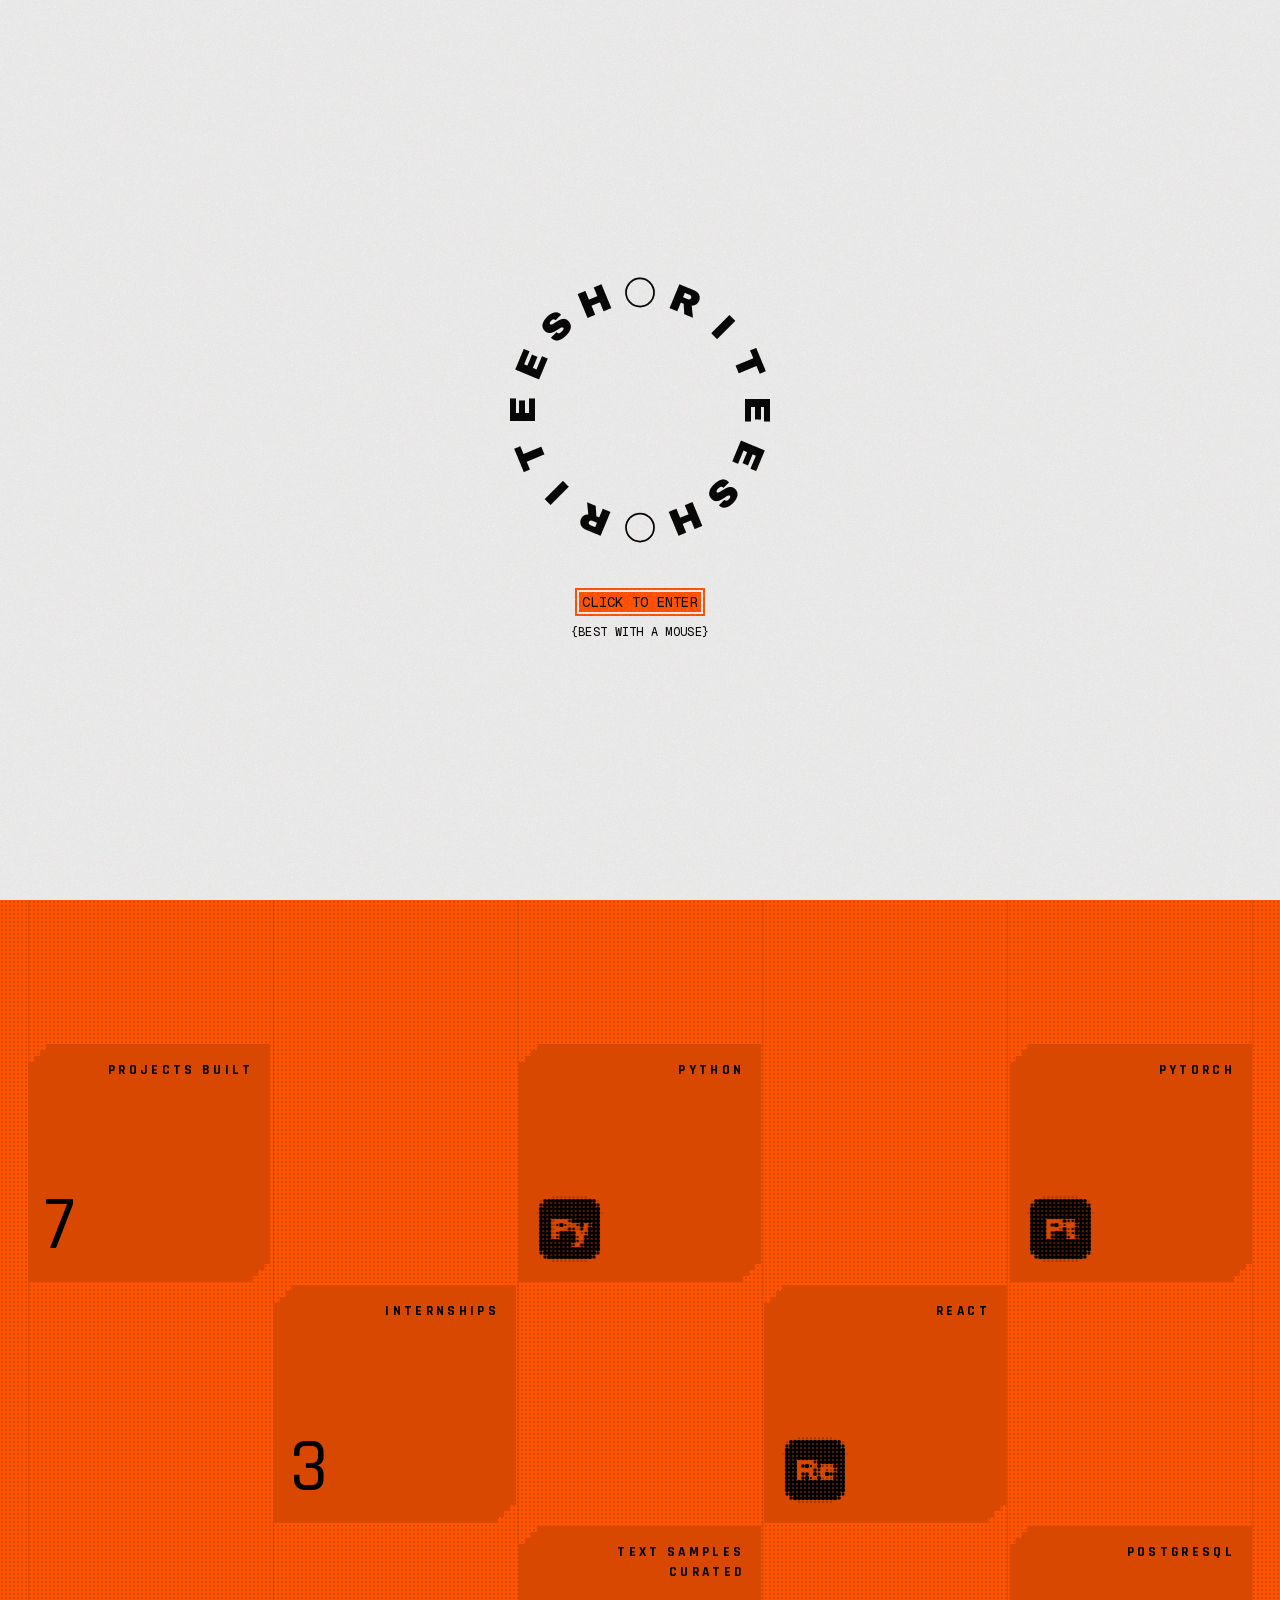
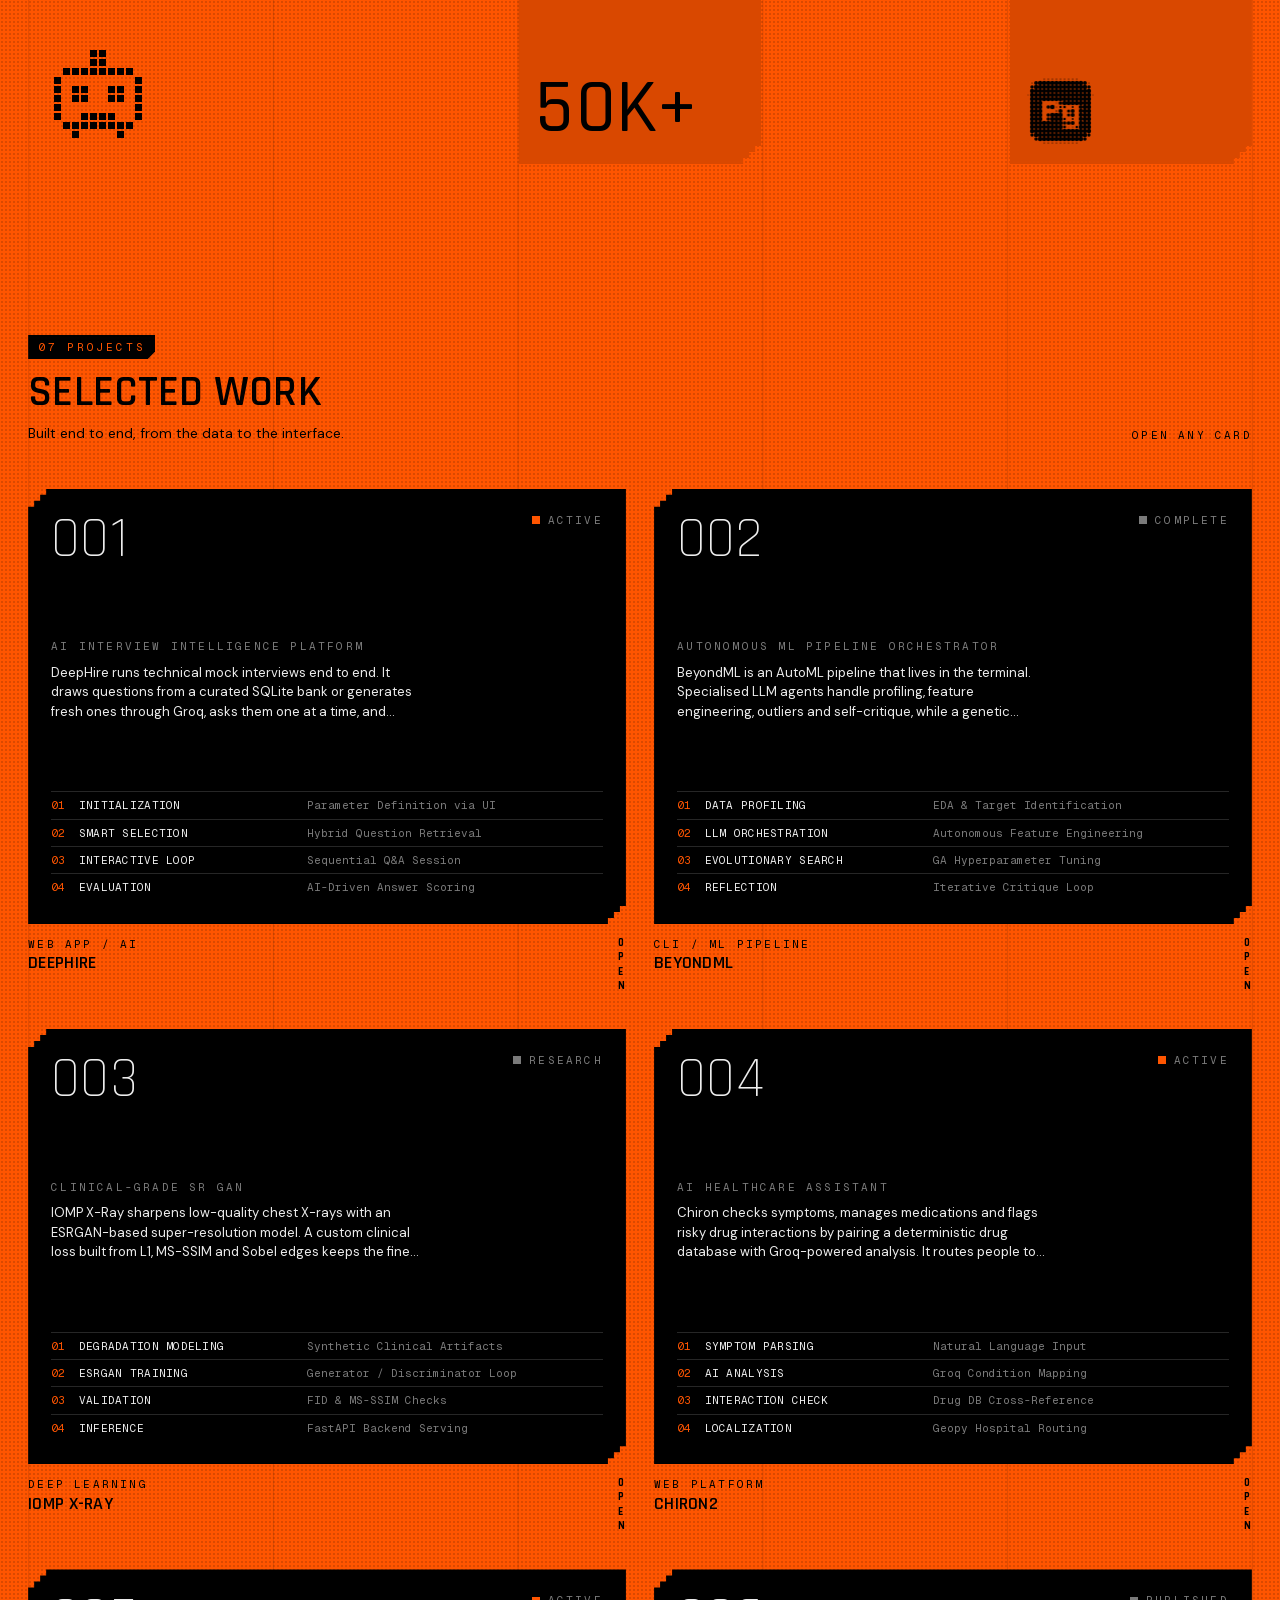
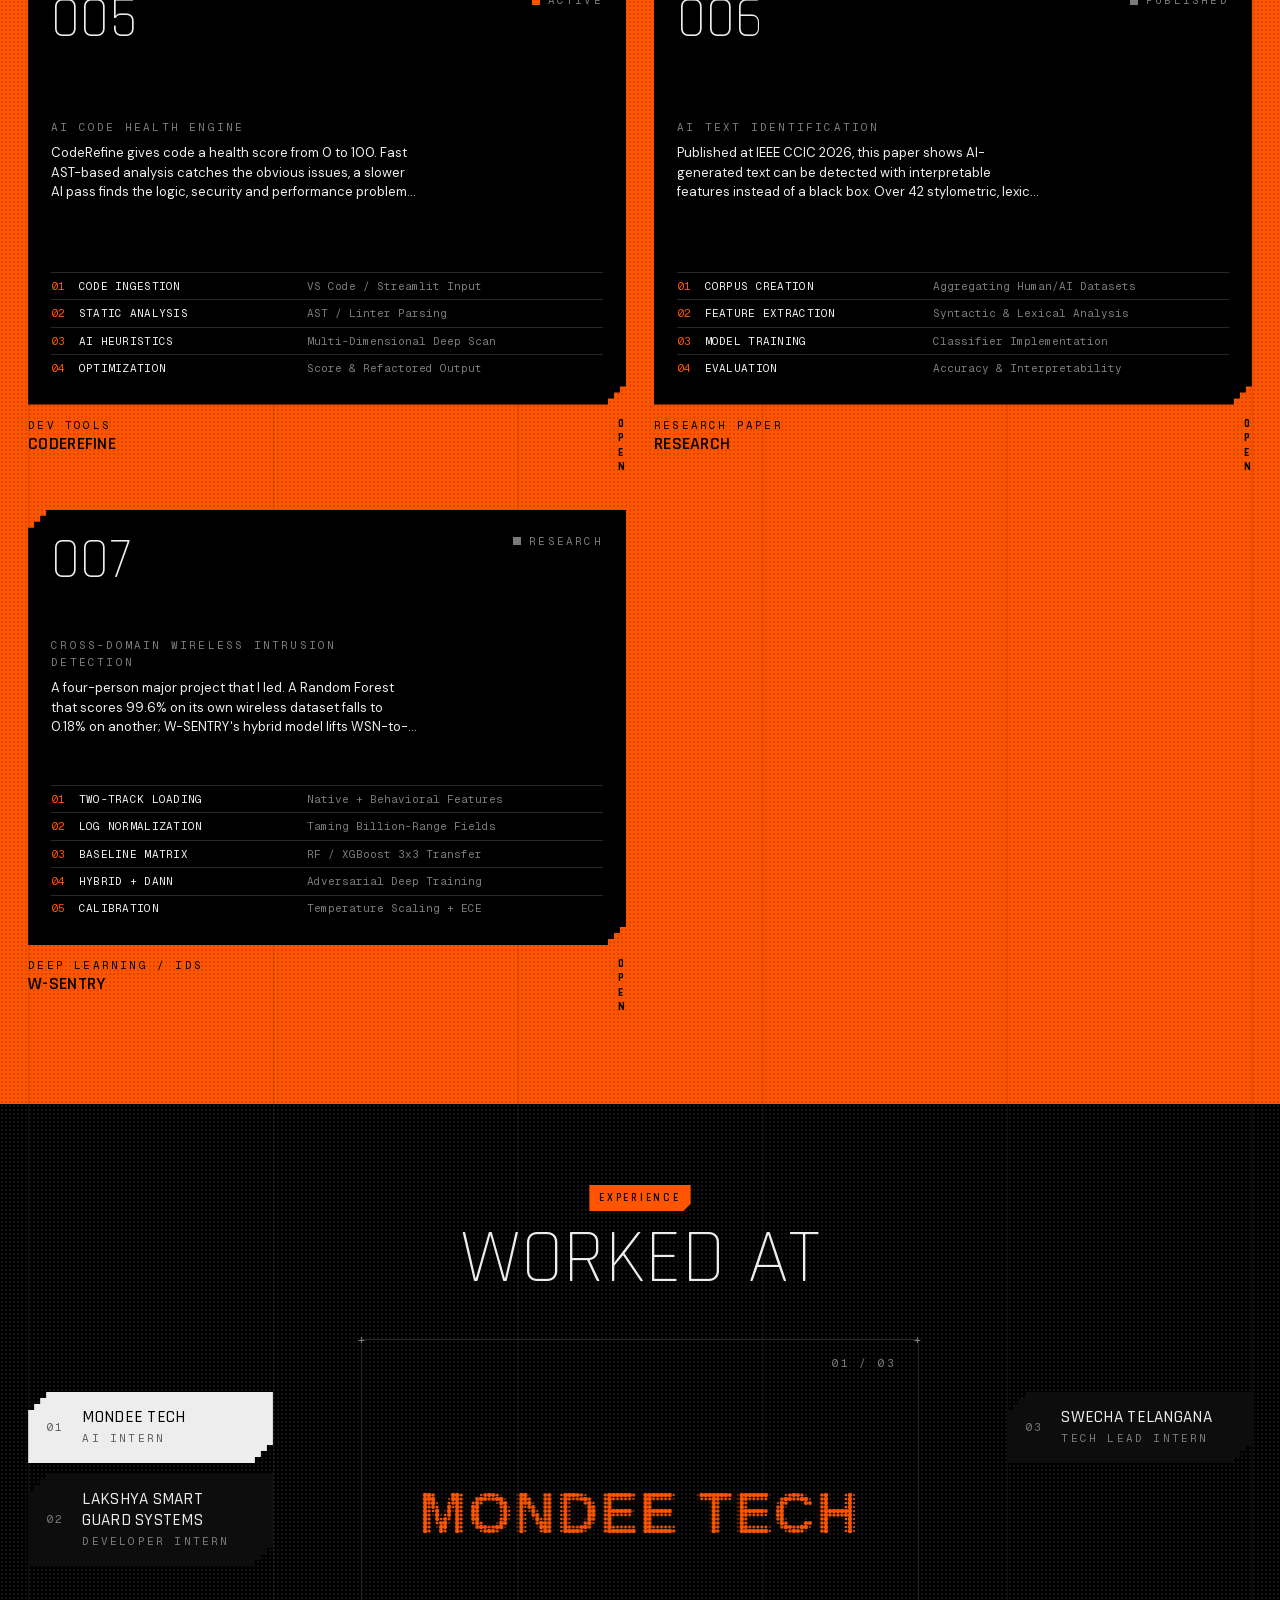
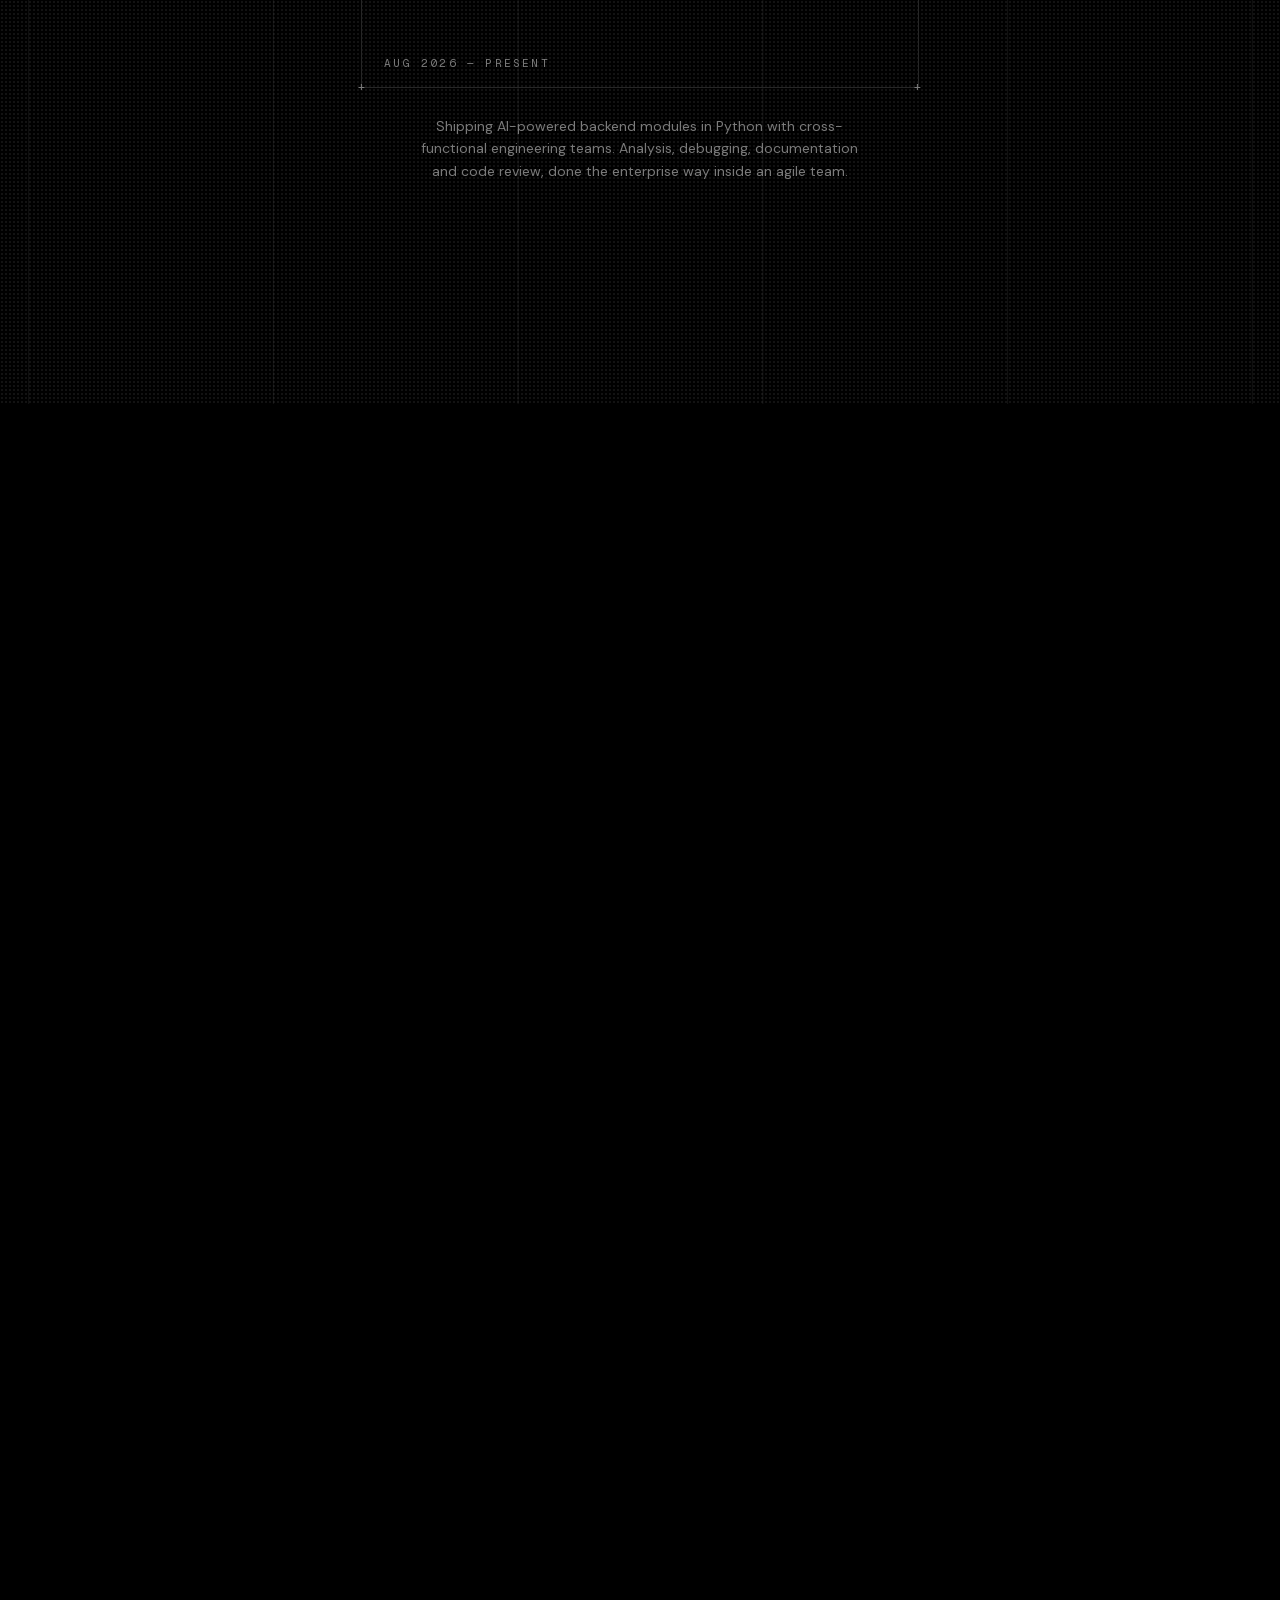
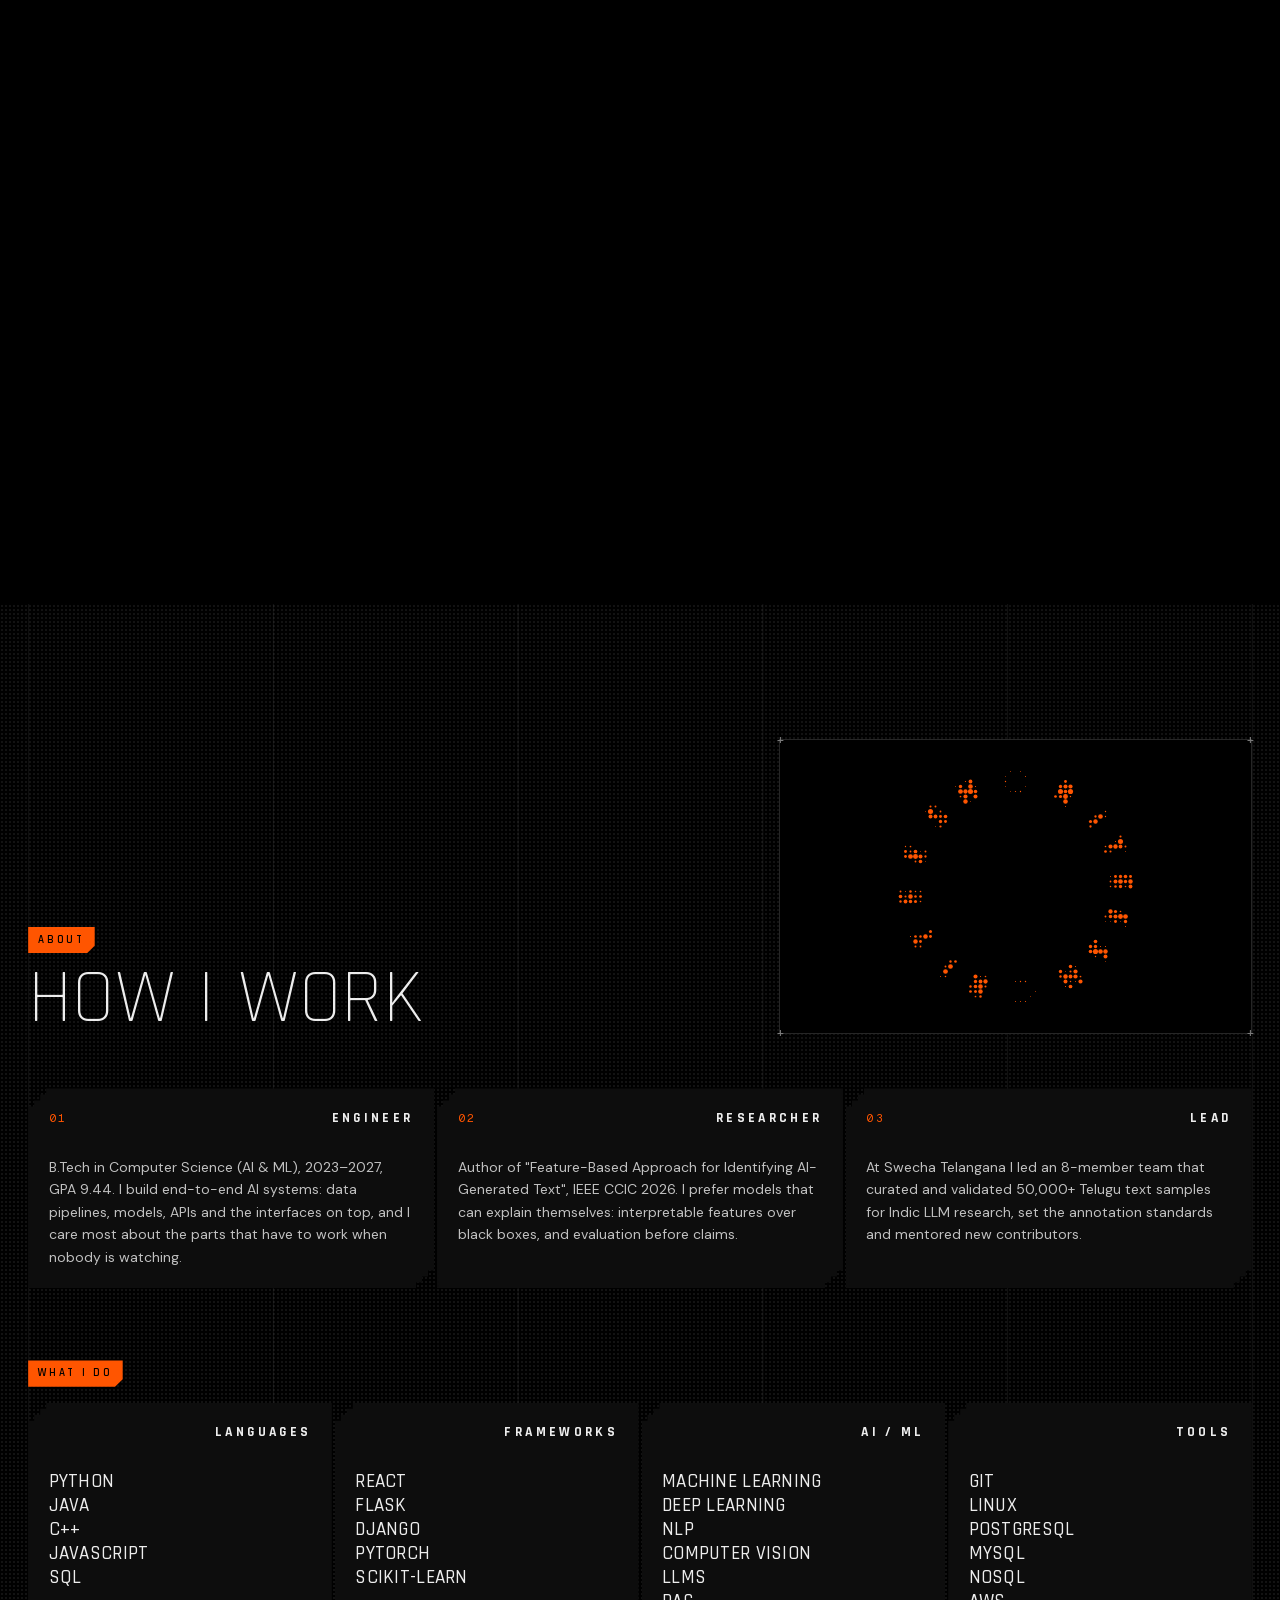
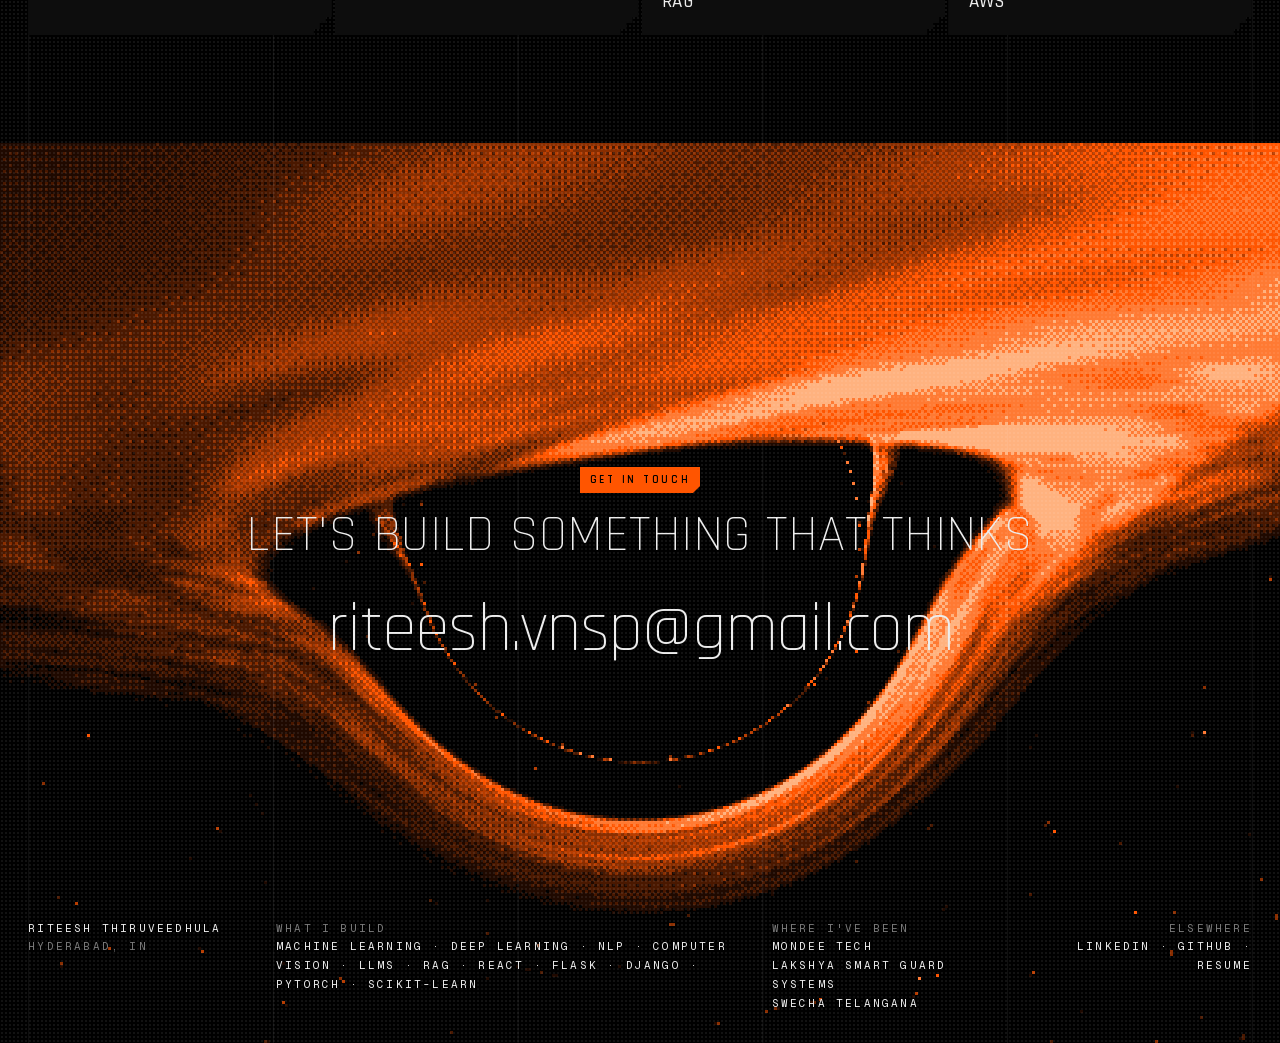
==== commit c67e9361: "deploy 6f73bab" ====
--- a/index.html
+++ b/index.html
@@ -1 +1 @@
-<!DOCTYPE html><!--XSuwU_MX7RVFGTcvga37V--><html lang="en"><head><meta charSet="utf-8"/><meta name="viewport" content="width=device-width, initial-scale=1"/><link rel="preload" href="/_next/static/media/3206eb66b875a5b3-s.p.e2b99870.woff2" as="font" crossorigin="" type="font/woff2"/><link rel="preload" href="/_next/static/media/5c285b27cdda1fe8-s.p.a62025f2.woff2" as="font" crossorigin="" type="font/woff2"/><link rel="preload" href="/_next/static/media/5e4d537aaa9e154b-s.p.01f07175.woff2" as="font" crossorigin="" type="font/woff2"/><link rel="preload" href="/_next/static/media/797e433ab948586e-s.p.29207c2f.woff2" as="font" crossorigin="" type="font/woff2"/><link rel="preload" href="/_next/static/media/9d8c99ccf2e734e7-s.p.b2ed600c.woff2" as="font" crossorigin="" type="font/woff2"/><link rel="preload" href="/_next/static/media/a079e02bba5bf7ab-s.p.7367eab7.woff2" as="font" crossorigin="" type="font/woff2"/><link rel="preload" href="/_next/static/media/a10c617c9026098c-s.p.ca7c307b.woff2" as="font" crossorigin="" type="font/woff2"/><link rel="preload" href="/_next/static/media/d23f31b94ad01e54-s.p.4b0b0c7e.woff2" as="font" crossorigin="" type="font/woff2"/><link rel="stylesheet" href="/_next/static/chunks/a9cc06f846c58216.css" data-precedence="next"/><link rel="stylesheet" href="/_next/static/chunks/a89b21faa2bf148f.css" data-precedence="next"/><link rel="preload" as="script" fetchPriority="low" href="/_next/static/chunks/f402a582c136d78f.js"/><script src="/_next/static/chunks/91adb7bdb9870c6a.js" async=""></script><script src="/_next/static/chunks/b7a3780483aba696.js" async=""></script><script src="/_next/static/chunks/3286a90db5baea98.js" async=""></script><script src="/_next/static/chunks/turbopack-1e8106f5658209a5.js" async=""></script><script src="/_next/static/chunks/5d99e5b4fa5c905b.js" async=""></script><script src="/_next/static/chunks/9efc8c238b36649e.js" async=""></script><script src="/_next/static/chunks/331bcca48c789d08.js" async=""></script><script src="/_next/static/chunks/69b12356049466bc.js" async=""></script><script src="/_next/static/chunks/5b2662cf17d12673.js" async=""></script><meta name="next-size-adjust" content=""/><title>RITEESH THIRUVEEDHULA — AI ENGINEER</title><meta name="description" content="Riteesh Thiruveedhula, AI engineer in Hyderabad: ML pipelines, LLM systems and the interfaces on top."/><link rel="icon" href="/icon.png?icon.7b75e9c1.png" sizes="256x256" type="image/png"/><script>try{if(sessionStorage.getItem('rt-intro-seen'))document.documentElement.dataset.intro='done'}catch(e){}</script><script src="/_next/static/chunks/a6dad97d9634a72d.js" noModule=""></script></head><body class="geist_mono_8d43a2aa-module__8Li5zG__variable archivo_black_543ab441-module__92e_sG__variable rajdhani_635f1ec8-module__oWRXIG__variable orbitron_cd47e22e-module__xMtCMG__variable dm_sans_851d885b-module__2r4mZq__variable antialiased"><div hidden=""><!--$--><!--/$--></div><div class="intro fixed inset-0" style="z-index:var(--z-intro)"><div class="absolute inset-0 flex flex-col items-center justify-center gap-8 overflow-hidden bg-paper text-ink"><div class="w-[min(40vw,300px)]"><svg viewBox="0 0 1200 1200" role="img" aria-label="Riteesh" class="logo-spin block w-full"><circle cx="600" cy="130" r="56" fill="none" stroke="currentColor" stroke-width="7" transform="rotate(0 600 600)"></circle><text x="600" y="130" text-anchor="middle" dominant-baseline="central" font-family="var(--font-logo), Arial Black, sans-serif" font-size="150" fill="currentColor" transform="rotate(22.5 600 600)">R</text><text x="600" y="130" text-anchor="middle" dominant-baseline="central" font-family="var(--font-logo), Arial Black, sans-serif" font-size="150" fill="currentColor" transform="rotate(45 600 600)">I</text><text x="600" y="130" text-anchor="middle" dominant-baseline="central" font-family="var(--font-logo), Arial Black, sans-serif" font-size="150" fill="currentColor" transform="rotate(67.5 600 600)">T</text><text x="600" y="130" text-anchor="middle" dominant-baseline="central" font-family="var(--font-logo), Arial Black, sans-serif" font-size="150" fill="currentColor" transform="rotate(90 600 600)">E</text><text x="600" y="130" text-anchor="middle" dominant-baseline="central" font-family="var(--font-logo), Arial Black, sans-serif" font-size="150" fill="currentColor" transform="rotate(112.5 600 600)">E</text><text x="600" y="130" text-anchor="middle" dominant-baseline="central" font-family="var(--font-logo), Arial Black, sans-serif" font-size="150" fill="currentColor" transform="rotate(135 600 600)">S</text><text x="600" y="130" text-anchor="middle" dominant-baseline="central" font-family="var(--font-logo), Arial Black, sans-serif" font-size="150" fill="currentColor" transform="rotate(157.5 600 600)">H</text><circle cx="600" cy="130" r="56" fill="none" stroke="currentColor" stroke-width="7" transform="rotate(180 600 600)"></circle><text x="600" y="130" text-anchor="middle" dominant-baseline="central" font-family="var(--font-logo), Arial Black, sans-serif" font-size="150" fill="currentColor" transform="rotate(202.5 600 600)">R</text><text x="600" y="130" text-anchor="middle" dominant-baseline="central" font-family="var(--font-logo), Arial Black, sans-serif" font-size="150" fill="currentColor" transform="rotate(225 600 600)">I</text><text x="600" y="130" text-anchor="middle" dominant-baseline="central" font-family="var(--font-logo), Arial Black, sans-serif" font-size="150" fill="currentColor" transform="rotate(247.5 600 600)">T</text><text x="600" y="130" text-anchor="middle" dominant-baseline="central" font-family="var(--font-logo), Arial Black, sans-serif" font-size="150" fill="currentColor" transform="rotate(270 600 600)">E</text><text x="600" y="130" text-anchor="middle" dominant-baseline="central" font-family="var(--font-logo), Arial Black, sans-serif" font-size="150" fill="currentColor" transform="rotate(292.5 600 600)">E</text><text x="600" y="130" text-anchor="middle" dominant-baseline="central" font-family="var(--font-logo), Arial Black, sans-serif" font-size="150" fill="currentColor" transform="rotate(315 600 600)">S</text><text x="600" y="130" text-anchor="middle" dominant-baseline="central" font-family="var(--font-logo), Arial Black, sans-serif" font-size="150" fill="currentColor" transform="rotate(337.5 600 600)">H</text></svg></div><div class="flex flex-col items-center gap-3"><button type="button" autofocus="" data-scramble="true" class="hl cursor-pointer px-2 py-1 text-sm">CLICK TO ENTER</button><p class="text-xs">{BEST WITH A MOUSE}</p></div></div></div><div aria-hidden="true" class="fixed inset-0 bg-ink/60" style="z-index:var(--z-menu);opacity:0;visibility:hidden"></div><nav id="site-menu" aria-label="Menu" inert="" class="fixed inset-x-0 top-0 flex min-h-[48vh] flex-col justify-end gap-7 bg-ink px-[2.2vw] pb-[2.4vw] pt-32 text-[13px] font-medium leading-[1.45] text-paper" style="z-index:var(--z-menu);visibility:hidden"><div class="flex flex-wrap items-center gap-x-5 gap-y-2"><span class="w-32 md:w-[22vw]">{LINKS}</span><a data-scramble="true" class="px-1 hover:bg-accent hover:text-ink focus-visible:bg-accent focus-visible:text-ink" href="https://www.linkedin.com/in/riteesh2k6" target="_blank" rel="noopener">LKDN</a><a data-scramble="true" class="px-1 hover:bg-accent hover:text-ink focus-visible:bg-accent focus-visible:text-ink" href="https://github.com/Riteesh-2k6" target="_blank" rel="noopener">GH</a><a data-scramble="true" class="px-1 hover:bg-accent hover:text-ink focus-visible:bg-accent focus-visible:text-ink" href="mailto:riteesh.vnsp@gmail.com">MAIL</a></div><div class="flex flex-wrap items-end justify-between gap-4"><div class="flex items-center gap-x-5"><span class="w-32 md:w-[22vw]">{RESUME}</span><a data-scramble="true" class="px-1 hover:bg-accent hover:text-ink focus-visible:bg-accent focus-visible:text-ink" href="/resume.pdf" target="_blank" rel="noopener">VIEW PDF</a></div><button type="button" data-scramble="true" class="px-1 hover:bg-accent hover:text-ink focus-visible:bg-accent focus-visible:text-ink cursor-pointer">CONTACT</button></div></nav><header class="fixed inset-x-0 top-0 grid grid-cols-[1fr_auto] items-start px-[2.2vw] pt-[max(16px,1.6vw)] text-[11px] leading-[1.7] tracking-[0.2em] text-paper md:grid-cols-5" style="z-index:var(--z-header)"><a href="/" aria-label="Home" data-cursor-label="HOME" class="flex items-center gap-3 self-center"><svg viewBox="0 0 1200 1200" role="img" aria-label="Riteesh" aria-hidden="true" class="logo-spin block w-[max(44px,3.4vw)]"><circle cx="600" cy="130" r="56" fill="none" stroke="currentColor" stroke-width="7" transform="rotate(0 600 600)"></circle><text x="600" y="130" text-anchor="middle" dominant-baseline="central" font-family="var(--font-logo), Arial Black, sans-serif" font-size="150" fill="currentColor" transform="rotate(22.5 600 600)">R</text><text x="600" y="130" text-anchor="middle" dominant-baseline="central" font-family="var(--font-logo), Arial Black, sans-serif" font-size="150" fill="currentColor" transform="rotate(45 600 600)">I</text><text x="600" y="130" text-anchor="middle" dominant-baseline="central" font-family="var(--font-logo), Arial Black, sans-serif" font-size="150" fill="currentColor" transform="rotate(67.5 600 600)">T</text><text x="600" y="130" text-anchor="middle" dominant-baseline="central" font-family="var(--font-logo), Arial Black, sans-serif" font-size="150" fill="currentColor" transform="rotate(90 600 600)">E</text><text x="600" y="130" text-anchor="middle" dominant-baseline="central" font-family="var(--font-logo), Arial Black, sans-serif" font-size="150" fill="currentColor" transform="rotate(112.5 600 600)">E</text><text x="600" y="130" text-anchor="middle" dominant-baseline="central" font-family="var(--font-logo), Arial Black, sans-serif" font-size="150" fill="currentColor" transform="rotate(135 600 600)">S</text><text x="600" y="130" text-anchor="middle" dominant-baseline="central" font-family="var(--font-logo), Arial Black, sans-serif" font-size="150" fill="currentColor" transform="rotate(157.5 600 600)">H</text><circle cx="600" cy="130" r="56" fill="none" stroke="currentColor" stroke-width="7" transform="rotate(180 600 600)"></circle><text x="600" y="130" text-anchor="middle" dominant-baseline="central" font-family="var(--font-logo), Arial Black, sans-serif" font-size="150" fill="currentColor" transform="rotate(202.5 600 600)">R</text><text x="600" y="130" text-anchor="middle" dominant-baseline="central" font-family="var(--font-logo), Arial Black, sans-serif" font-size="150" fill="currentColor" transform="rotate(225 600 600)">I</text><text x="600" y="130" text-anchor="middle" dominant-baseline="central" font-family="var(--font-logo), Arial Black, sans-serif" font-size="150" fill="currentColor" transform="rotate(247.5 600 600)">T</text><text x="600" y="130" text-anchor="middle" dominant-baseline="central" font-family="var(--font-logo), Arial Black, sans-serif" font-size="150" fill="currentColor" transform="rotate(270 600 600)">E</text><text x="600" y="130" text-anchor="middle" dominant-baseline="central" font-family="var(--font-logo), Arial Black, sans-serif" font-size="150" fill="currentColor" transform="rotate(292.5 600 600)">E</text><text x="600" y="130" text-anchor="middle" dominant-baseline="central" font-family="var(--font-logo), Arial Black, sans-serif" font-size="150" fill="currentColor" transform="rotate(315 600 600)">S</text><text x="600" y="130" text-anchor="middle" dominant-baseline="central" font-family="var(--font-logo), Arial Black, sans-serif" font-size="150" fill="currentColor" transform="rotate(337.5 600 600)">H</text></svg><span class="[text-shadow:0_0_6px_#000,0_0_2px_#000] font-tech text-[15px] font-bold tracking-normal">RITEESH VNSP</span></a><p class="hidden self-center md:block"><span class="[text-shadow:0_0_6px_#000,0_0_2px_#000] text-paper/70">PORTFOLIO - <span class="text-paper">V2</span></span></p><div class="hidden gap-5 self-center md:flex"></div><p class="hidden text-paper/70 md:block"><span class="[text-shadow:0_0_6px_#000,0_0_2px_#000]">HYDERABAD, IN</span><br/><span class="[text-shadow:0_0_6px_#000,0_0_2px_#000]"> </span></p><div class="flex items-start justify-between gap-4"><p class="hidden text-paper/70 md:block"><span class="[text-shadow:0_0_6px_#000,0_0_2px_#000]">17°23&#x27;06.0&quot;N</span><br/><span class="[text-shadow:0_0_6px_#000,0_0_2px_#000]">78°29&#x27;12.0&quot;E</span></p><button type="button" aria-expanded="false" aria-controls="site-menu" class="relative cursor-pointer bg-surface px-[1.4em] py-[0.6em] font-tech text-[15px] font-bold tracking-normal text-paper"><span aria-hidden="true" class="absolute left-0 top-0 h-2 w-2 border-l-2 border-t-2 border-accent"></span><span aria-hidden="true" class="absolute bottom-0 right-0 h-2 w-2 border-b-2 border-r-2 border-accent"></span><span data-scramble="true">MENU</span></button></div></header><main><div><section id="hero" class="relative bg-ink text-paper" style="min-height:100vh"><div class="min-h-screen relative bg-ink text-paper  "><div class="absolute inset-0"><div class="absolute inset-0"><div class="relative h-full w-full overflow-hidden"><canvas class="absolute inset-0 block h-full w-full" aria-hidden="true"></canvas></div></div></div><div aria-hidden="true" class="grid-lines pointer-events-none absolute inset-0 z-[5] [--grid-line:rgb(255_255_255/0.07)]"></div><div class="@container absolute inset-y-0 inset-x-[2.2vw] z-10"><span aria-hidden="true" class="absolute hidden h-2 w-[3px] -translate-x-1/2 bg-accent md:block" style="left:0%;top:24%"></span><span aria-hidden="true" class="absolute hidden h-2 w-[3px] -translate-x-1/2 bg-accent md:block" style="left:40%;top:52%"></span><span aria-hidden="true" class="absolute hidden h-2 w-[3px] -translate-x-1/2 bg-accent md:block" style="left:100%;top:31%"></span><div class="absolute left-0 top-[14%] hidden w-[20%] border-l-[3px] border-accent pl-[1.2em] md:block text-[11px] leading-[1.7] tracking-[0.2em] text-paper/80"><p class="flex justify-between"><a href="https://www.linkedin.com/in/riteesh2k6" target="_blank" rel="noopener noreferrer" class="[text-shadow:0_0_6px_#000,0_0_2px_#000] transition-colors hover:text-accent">LINKEDIN</a><a href="https://github.com/Riteesh-2k6" target="_blank" rel="noopener noreferrer" class="[text-shadow:0_0_6px_#000,0_0_2px_#000] transition-colors hover:text-accent">GITHUB</a><a href="/resume.pdf" target="_blank" rel="noopener noreferrer" class="[text-shadow:0_0_6px_#000,0_0_2px_#000] transition-colors hover:text-accent">RESUME</a></p><a href="mailto:riteesh.vnsp@gmail.com" class="flex justify-between transition-colors hover:text-accent"><span class="[text-shadow:0_0_6px_#000,0_0_2px_#000]">RITEESH.VNSP</span><span class="[text-shadow:0_0_6px_#000,0_0_2px_#000]">@<!-- -->GMAIL.COM</span></a></div><p class="absolute left-0 top-[16%] w-full font-body text-[clamp(14px,1.05vw,19px)] font-normal normal-case leading-[1.55] tracking-normal text-dim md:top-[32%] md:w-[40%] md:indent-[50%] transition-[opacity,transform] duration-1000 delay-200 translate-y-4 opacity-0"><span class="[text-shadow:0_0_6px_#000,0_0_2px_#000]">I&#x27;m an AI engineer who wants models that can <em class="text-paper">explain</em> themselves, and <code class="font-mono text-[0.92em] text-accent">&lt;code/&gt;</code> that keeps working when nobody is watching. I build end to end: data pipelines, models, APIs and the interfaces on top.</span></p><span class="notch absolute left-0 top-[63%] bg-accent px-[0.9em] py-[0.4em] font-tech text-[clamp(11px,0.85vw,15px)] font-semibold tracking-[0.25em] text-ink md:top-[65%] transition-[opacity,transform] duration-1000 delay-300 translate-y-4 opacity-0">AI ENGINEER</span><h1 class="font-name text-paper"><span class="sr-only">RITEESH VNSP</span><span aria-hidden="true"><span class="absolute right-[-5cqw] top-[66%] block h-[21cqw] w-[105cqw] md:right-[calc(60%-1.65cqw)] md:top-[62.5%] md:h-[7cqw] md:w-[33cqw] transition-[opacity,transform] duration-1000 delay-300 translate-y-4 opacity-0"><div class="relative w-full h-full select-none" style="touch-action:none" role="img" aria-label="RITEESH"><canvas class="block w-full h-full"></canvas></div></span><span class="absolute left-[-5cqw] top-[77%] block h-[21cqw] w-[105cqw] md:left-[-1.5cqw] md:top-[77%] md:h-[7cqw] md:w-[30cqw] transition-[opacity,transform] duration-1000 delay-500 translate-y-4 opacity-0"><div class="relative w-full h-full select-none" style="touch-action:none" role="img" aria-label="VNSP"><canvas class="block w-full h-full"></canvas></div></span></span></h1><p class="absolute left-0 top-[76.5%] hidden md:block text-[11px] leading-[1.7] tracking-[0.2em] text-paper/80"><span class="[text-shadow:0_0_6px_#000,0_0_2px_#000]">A STUDENT</span></p><p class="absolute bottom-[7.6%] right-[60%] hidden text-right md:block text-[11px] leading-[1.7] tracking-[0.2em] text-paper/80"><span class="[text-shadow:0_0_6px_#000,0_0_2px_#000]">OF AI &amp; ML, CLASS OF 2027</span></p><p class="absolute right-[20%] top-[15%] hidden md:block text-[11px] leading-[1.7] tracking-[0.2em] text-paper/80"><span class="[text-shadow:0_0_6px_#000,0_0_2px_#000]">FROM</span></p><p class="absolute right-0 top-[13.5%] hidden font-tech text-[5.6cqw] font-light leading-none text-paper md:block">IN</p><p class="absolute bottom-[8%] right-0 hidden [writing-mode:vertical-rl] md:block text-[11px] leading-[1.7] tracking-[0.2em] text-paper/80"><span class="[text-shadow:0_0_6px_#000,0_0_2px_#000]">SCROLL DOWN</span></p></div><span aria-hidden="true" class="pointer-events-none fixed z-[60] font-name font-bold leading-none text-paper" style="visibility:hidden"></span></div></section><section id="stats" class="relative bg-accent text-ink [--dot:rgb(0_0_0/0.14)]" style="min-height:100vh"><div class="min-h-screen relative bg-accent text-ink [--dot:rgb(0_0_0/0.14)] dot-grid "><div aria-hidden="true" class="grid-lines pointer-events-none absolute inset-0 [--grid-line:rgb(0_0_0/0.12)]"></div><div class="relative grid grid-cols-2 gap-[3px] px-[2.2vw] pb-[4vh] pt-[max(96px,16vh)] md:h-screen md:grid-cols-5 md:grid-rows-3"><div class="min-h-[24vh] md:min-h-0"><div class="pixel-corners flex h-full flex-col justify-between bg-[#d94800] p-[clamp(12px,1.3vw,24px)]"><p class="text-right font-tech text-[clamp(12px,1.05vw,19px)] font-bold tracking-[0.25em]">PROJECTS BUILT</p><p class="font-tech text-[clamp(56px,6vw,120px)] font-medium leading-none"><span class="inline-flex"><span class="inline-block h-[1em] overflow-hidden"><span class="flex flex-col transition-transform duration-[1600ms] ease-[cubic-bezier(0.2,0.8,0.2,1)]" style="transform:translateY(-0em);transition-delay:0ms"><span class="h-[1em]">0</span><span class="h-[1em]">1</span><span class="h-[1em]">2</span><span class="h-[1em]">3</span><span class="h-[1em]">4</span><span class="h-[1em]">5</span><span class="h-[1em]">6</span><span class="h-[1em]">7</span><span class="h-[1em]">8</span><span class="h-[1em]">9</span></span></span></span></p></div></div><div aria-hidden="true" class="hidden md:block"></div><div class="min-h-[24vh] md:min-h-0"><div class="pixel-corners flex h-full flex-col justify-between bg-[#d94800] p-[clamp(12px,1.3vw,24px)]"><p class="text-right font-tech text-[clamp(12px,1.05vw,19px)] font-bold tracking-[0.25em]">PYTHON</p><canvas aria-hidden="true" class="block h-[clamp(56px,5.5vw,110px)] w-[clamp(56px,5.5vw,110px)]"></canvas></div></div><div aria-hidden="true" class="hidden md:block"></div><div class="min-h-[24vh] md:min-h-0"><div class="pixel-corners flex h-full flex-col justify-between bg-[#d94800] p-[clamp(12px,1.3vw,24px)]"><p class="text-right font-tech text-[clamp(12px,1.05vw,19px)] font-bold tracking-[0.25em]">PYTORCH</p><canvas aria-hidden="true" class="block h-[clamp(56px,5.5vw,110px)] w-[clamp(56px,5.5vw,110px)]"></canvas></div></div><div aria-hidden="true" class="hidden md:block"></div><div class="min-h-[24vh] md:min-h-0"><div class="pixel-corners flex h-full flex-col justify-between bg-[#d94800] p-[clamp(12px,1.3vw,24px)]"><p class="text-right font-tech text-[clamp(12px,1.05vw,19px)] font-bold tracking-[0.25em]">INTERNSHIPS</p><p class="font-tech text-[clamp(56px,6vw,120px)] font-medium leading-none"><span class="inline-flex"><span class="inline-block h-[1em] overflow-hidden"><span class="flex flex-col transition-transform duration-[1600ms] ease-[cubic-bezier(0.2,0.8,0.2,1)]" style="transform:translateY(-0em);transition-delay:0ms"><span class="h-[1em]">0</span><span class="h-[1em]">1</span><span class="h-[1em]">2</span><span class="h-[1em]">3</span><span class="h-[1em]">4</span><span class="h-[1em]">5</span><span class="h-[1em]">6</span><span class="h-[1em]">7</span><span class="h-[1em]">8</span><span class="h-[1em]">9</span></span></span></span></p></div></div><div aria-hidden="true" class="hidden md:block"></div><div class="min-h-[24vh] md:min-h-0"><div class="pixel-corners flex h-full flex-col justify-between bg-[#d94800] p-[clamp(12px,1.3vw,24px)]"><p class="text-right font-tech text-[clamp(12px,1.05vw,19px)] font-bold tracking-[0.25em]">REACT</p><canvas aria-hidden="true" class="block h-[clamp(56px,5.5vw,110px)] w-[clamp(56px,5.5vw,110px)]"></canvas></div></div><div aria-hidden="true" class="hidden md:block"></div><div aria-hidden="true" class="hidden items-end p-[2vw] md:flex"><div class="grid grid-cols-10 gap-[2px]"><span class="h-[clamp(6px,0.55vw,10px)] w-[clamp(6px,0.55vw,10px)] "></span><span class="h-[clamp(6px,0.55vw,10px)] w-[clamp(6px,0.55vw,10px)] "></span><span class="h-[clamp(6px,0.55vw,10px)] w-[clamp(6px,0.55vw,10px)] "></span><span class="h-[clamp(6px,0.55vw,10px)] w-[clamp(6px,0.55vw,10px)] "></span><span class="h-[clamp(6px,0.55vw,10px)] w-[clamp(6px,0.55vw,10px)] bg-ink"></span><span class="h-[clamp(6px,0.55vw,10px)] w-[clamp(6px,0.55vw,10px)] bg-ink"></span><span class="h-[clamp(6px,0.55vw,10px)] w-[clamp(6px,0.55vw,10px)] "></span><span class="h-[clamp(6px,0.55vw,10px)] w-[clamp(6px,0.55vw,10px)] "></span><span class="h-[clamp(6px,0.55vw,10px)] w-[clamp(6px,0.55vw,10px)] "></span><span class="h-[clamp(6px,0.55vw,10px)] w-[clamp(6px,0.55vw,10px)] "></span><span class="h-[clamp(6px,0.55vw,10px)] w-[clamp(6px,0.55vw,10px)] "></span><span class="h-[clamp(6px,0.55vw,10px)] w-[clamp(6px,0.55vw,10px)] "></span><span class="h-[clamp(6px,0.55vw,10px)] w-[clamp(6px,0.55vw,10px)] "></span><span class="h-[clamp(6px,0.55vw,10px)] w-[clamp(6px,0.55vw,10px)] "></span><span class="h-[clamp(6px,0.55vw,10px)] w-[clamp(6px,0.55vw,10px)] bg-ink"></span><span class="h-[clamp(6px,0.55vw,10px)] w-[clamp(6px,0.55vw,10px)] bg-ink"></span><span class="h-[clamp(6px,0.55vw,10px)] w-[clamp(6px,0.55vw,10px)] "></span><span class="h-[clamp(6px,0.55vw,10px)] w-[clamp(6px,0.55vw,10px)] "></span><span class="h-[clamp(6px,0.55vw,10px)] w-[clamp(6px,0.55vw,10px)] "></span><span class="h-[clamp(6px,0.55vw,10px)] w-[clamp(6px,0.55vw,10px)] "></span><span class="h-[clamp(6px,0.55vw,10px)] w-[clamp(6px,0.55vw,10px)] "></span><span class="h-[clamp(6px,0.55vw,10px)] w-[clamp(6px,0.55vw,10px)] bg-ink"></span><span class="h-[clamp(6px,0.55vw,10px)] w-[clamp(6px,0.55vw,10px)] bg-ink"></span><span class="h-[clamp(6px,0.55vw,10px)] w-[clamp(6px,0.55vw,10px)] bg-ink"></span><span class="h-[clamp(6px,0.55vw,10px)] w-[clamp(6px,0.55vw,10px)] bg-ink"></span><span class="h-[clamp(6px,0.55vw,10px)] w-[clamp(6px,0.55vw,10px)] bg-ink"></span><span class="h-[clamp(6px,0.55vw,10px)] w-[clamp(6px,0.55vw,10px)] bg-ink"></span><span class="h-[clamp(6px,0.55vw,10px)] w-[clamp(6px,0.55vw,10px)] bg-ink"></span><span class="h-[clamp(6px,0.55vw,10px)] w-[clamp(6px,0.55vw,10px)] bg-ink"></span><span class="h-[clamp(6px,0.55vw,10px)] w-[clamp(6px,0.55vw,10px)] "></span><span class="h-[clamp(6px,0.55vw,10px)] w-[clamp(6px,0.55vw,10px)] bg-ink"></span><span class="h-[clamp(6px,0.55vw,10px)] w-[clamp(6px,0.55vw,10px)] "></span><span class="h-[clamp(6px,0.55vw,10px)] w-[clamp(6px,0.55vw,10px)] "></span><span class="h-[clamp(6px,0.55vw,10px)] w-[clamp(6px,0.55vw,10px)] "></span><span class="h-[clamp(6px,0.55vw,10px)] w-[clamp(6px,0.55vw,10px)] "></span><span class="h-[clamp(6px,0.55vw,10px)] w-[clamp(6px,0.55vw,10px)] "></span><span class="h-[clamp(6px,0.55vw,10px)] w-[clamp(6px,0.55vw,10px)] "></span><span class="h-[clamp(6px,0.55vw,10px)] w-[clamp(6px,0.55vw,10px)] "></span><span class="h-[clamp(6px,0.55vw,10px)] w-[clamp(6px,0.55vw,10px)] "></span><span class="h-[clamp(6px,0.55vw,10px)] w-[clamp(6px,0.55vw,10px)] bg-ink"></span><span class="h-[clamp(6px,0.55vw,10px)] w-[clamp(6px,0.55vw,10px)] bg-ink"></span><span class="h-[clamp(6px,0.55vw,10px)] w-[clamp(6px,0.55vw,10px)] "></span><span class="h-[clamp(6px,0.55vw,10px)] w-[clamp(6px,0.55vw,10px)] bg-ink"></span><span class="h-[clamp(6px,0.55vw,10px)] w-[clamp(6px,0.55vw,10px)] bg-ink"></span><span class="h-[clamp(6px,0.55vw,10px)] w-[clamp(6px,0.55vw,10px)] "></span><span class="h-[clamp(6px,0.55vw,10px)] w-[clamp(6px,0.55vw,10px)] "></span><span class="h-[clamp(6px,0.55vw,10px)] w-[clamp(6px,0.55vw,10px)] bg-ink"></span><span class="h-[clamp(6px,0.55vw,10px)] w-[clamp(6px,0.55vw,10px)] bg-ink"></span><span class="h-[clamp(6px,0.55vw,10px)] w-[clamp(6px,0.55vw,10px)] "></span><span class="h-[clamp(6px,0.55vw,10px)] w-[clamp(6px,0.55vw,10px)] bg-ink"></span><span class="h-[clamp(6px,0.55vw,10px)] w-[clamp(6px,0.55vw,10px)] bg-ink"></span><span class="h-[clamp(6px,0.55vw,10px)] w-[clamp(6px,0.55vw,10px)] "></span><span class="h-[clamp(6px,0.55vw,10px)] w-[clamp(6px,0.55vw,10px)] bg-ink"></span><span class="h-[clamp(6px,0.55vw,10px)] w-[clamp(6px,0.55vw,10px)] bg-ink"></span><span class="h-[clamp(6px,0.55vw,10px)] w-[clamp(6px,0.55vw,10px)] "></span><span class="h-[clamp(6px,0.55vw,10px)] w-[clamp(6px,0.55vw,10px)] "></span><span class="h-[clamp(6px,0.55vw,10px)] w-[clamp(6px,0.55vw,10px)] bg-ink"></span><span class="h-[clamp(6px,0.55vw,10px)] w-[clamp(6px,0.55vw,10px)] bg-ink"></span><span class="h-[clamp(6px,0.55vw,10px)] w-[clamp(6px,0.55vw,10px)] "></span><span class="h-[clamp(6px,0.55vw,10px)] w-[clamp(6px,0.55vw,10px)] bg-ink"></span><span class="h-[clamp(6px,0.55vw,10px)] w-[clamp(6px,0.55vw,10px)] bg-ink"></span><span class="h-[clamp(6px,0.55vw,10px)] w-[clamp(6px,0.55vw,10px)] "></span><span class="h-[clamp(6px,0.55vw,10px)] w-[clamp(6px,0.55vw,10px)] "></span><span class="h-[clamp(6px,0.55vw,10px)] w-[clamp(6px,0.55vw,10px)] "></span><span class="h-[clamp(6px,0.55vw,10px)] w-[clamp(6px,0.55vw,10px)] "></span><span class="h-[clamp(6px,0.55vw,10px)] w-[clamp(6px,0.55vw,10px)] "></span><span class="h-[clamp(6px,0.55vw,10px)] w-[clamp(6px,0.55vw,10px)] "></span><span class="h-[clamp(6px,0.55vw,10px)] w-[clamp(6px,0.55vw,10px)] "></span><span class="h-[clamp(6px,0.55vw,10px)] w-[clamp(6px,0.55vw,10px)] "></span><span class="h-[clamp(6px,0.55vw,10px)] w-[clamp(6px,0.55vw,10px)] bg-ink"></span><span class="h-[clamp(6px,0.55vw,10px)] w-[clamp(6px,0.55vw,10px)] bg-ink"></span><span class="h-[clamp(6px,0.55vw,10px)] w-[clamp(6px,0.55vw,10px)] "></span><span class="h-[clamp(6px,0.55vw,10px)] w-[clamp(6px,0.55vw,10px)] "></span><span class="h-[clamp(6px,0.55vw,10px)] w-[clamp(6px,0.55vw,10px)] bg-ink"></span><span class="h-[clamp(6px,0.55vw,10px)] w-[clamp(6px,0.55vw,10px)] bg-ink"></span><span class="h-[clamp(6px,0.55vw,10px)] w-[clamp(6px,0.55vw,10px)] bg-ink"></span><span class="h-[clamp(6px,0.55vw,10px)] w-[clamp(6px,0.55vw,10px)] bg-ink"></span><span class="h-[clamp(6px,0.55vw,10px)] w-[clamp(6px,0.55vw,10px)] "></span><span class="h-[clamp(6px,0.55vw,10px)] w-[clamp(6px,0.55vw,10px)] "></span><span class="h-[clamp(6px,0.55vw,10px)] w-[clamp(6px,0.55vw,10px)] bg-ink"></span><span class="h-[clamp(6px,0.55vw,10px)] w-[clamp(6px,0.55vw,10px)] "></span><span class="h-[clamp(6px,0.55vw,10px)] w-[clamp(6px,0.55vw,10px)] bg-ink"></span><span class="h-[clamp(6px,0.55vw,10px)] w-[clamp(6px,0.55vw,10px)] bg-ink"></span><span class="h-[clamp(6px,0.55vw,10px)] w-[clamp(6px,0.55vw,10px)] bg-ink"></span><span class="h-[clamp(6px,0.55vw,10px)] w-[clamp(6px,0.55vw,10px)] bg-ink"></span><span class="h-[clamp(6px,0.55vw,10px)] w-[clamp(6px,0.55vw,10px)] bg-ink"></span><span class="h-[clamp(6px,0.55vw,10px)] w-[clamp(6px,0.55vw,10px)] bg-ink"></span><span class="h-[clamp(6px,0.55vw,10px)] w-[clamp(6px,0.55vw,10px)] bg-ink"></span><span class="h-[clamp(6px,0.55vw,10px)] w-[clamp(6px,0.55vw,10px)] bg-ink"></span><span class="h-[clamp(6px,0.55vw,10px)] w-[clamp(6px,0.55vw,10px)] "></span><span class="h-[clamp(6px,0.55vw,10px)] w-[clamp(6px,0.55vw,10px)] "></span><span class="h-[clamp(6px,0.55vw,10px)] w-[clamp(6px,0.55vw,10px)] "></span><span class="h-[clamp(6px,0.55vw,10px)] w-[clamp(6px,0.55vw,10px)] bg-ink"></span><span class="h-[clamp(6px,0.55vw,10px)] w-[clamp(6px,0.55vw,10px)] "></span><span class="h-[clamp(6px,0.55vw,10px)] w-[clamp(6px,0.55vw,10px)] "></span><span class="h-[clamp(6px,0.55vw,10px)] w-[clamp(6px,0.55vw,10px)] "></span><span class="h-[clamp(6px,0.55vw,10px)] w-[clamp(6px,0.55vw,10px)] "></span><span class="h-[clamp(6px,0.55vw,10px)] w-[clamp(6px,0.55vw,10px)] bg-ink"></span><span class="h-[clamp(6px,0.55vw,10px)] w-[clamp(6px,0.55vw,10px)] "></span><span class="h-[clamp(6px,0.55vw,10px)] w-[clamp(6px,0.55vw,10px)] "></span></div></div><div aria-hidden="true" class="hidden md:block"></div><div class="min-h-[24vh] md:min-h-0"><div class="pixel-corners flex h-full flex-col justify-between bg-[#d94800] p-[clamp(12px,1.3vw,24px)]"><p class="text-right font-tech text-[clamp(12px,1.05vw,19px)] font-bold tracking-[0.25em]">TEXT SAMPLES CURATED</p><p class="font-tech text-[clamp(56px,6vw,120px)] font-medium leading-none"><span class="inline-flex"><span class="inline-block h-[1em] overflow-hidden"><span class="flex flex-col transition-transform duration-[1600ms] ease-[cubic-bezier(0.2,0.8,0.2,1)]" style="transform:translateY(-0em);transition-delay:0ms"><span class="h-[1em]">0</span><span class="h-[1em]">1</span><span class="h-[1em]">2</span><span class="h-[1em]">3</span><span class="h-[1em]">4</span><span class="h-[1em]">5</span><span class="h-[1em]">6</span><span class="h-[1em]">7</span><span class="h-[1em]">8</span><span class="h-[1em]">9</span></span></span><span class="inline-block h-[1em] overflow-hidden"><span class="flex flex-col transition-transform duration-[1600ms] ease-[cubic-bezier(0.2,0.8,0.2,1)]" style="transform:translateY(-0em);transition-delay:120ms"><span class="h-[1em]">0</span><span class="h-[1em]">1</span><span class="h-[1em]">2</span><span class="h-[1em]">3</span><span class="h-[1em]">4</span><span class="h-[1em]">5</span><span class="h-[1em]">6</span><span class="h-[1em]">7</span><span class="h-[1em]">8</span><span class="h-[1em]">9</span></span></span></span>K+</p></div></div><div aria-hidden="true" class="hidden md:block"></div><div class="min-h-[24vh] md:min-h-0"><div class="pixel-corners flex h-full flex-col justify-between bg-[#d94800] p-[clamp(12px,1.3vw,24px)]"><p class="text-right font-tech text-[clamp(12px,1.05vw,19px)] font-bold tracking-[0.25em]">POSTGRESQL</p><canvas aria-hidden="true" class="block h-[clamp(56px,5.5vw,110px)] w-[clamp(56px,5.5vw,110px)]"></canvas></div></div></div></div></section><section id="work" class="relative bg-accent text-ink [--dot:rgb(0_0_0/0.14)]" style="min-height:100vh"><div class="min-h-screen relative bg-accent text-ink [--dot:rgb(0_0_0/0.14)] dot-grid "><div aria-hidden="true" class="grid-lines pointer-events-none absolute inset-0 [--grid-line:rgb(0_0_0/0.12)]"></div><div class="relative px-[2.2vw] pb-[10vh] pt-[max(96px,15vh)]"><div class="mb-[max(32px,5vh)] flex flex-wrap items-end justify-between gap-6"><div><span class="notch inline-block bg-ink px-[0.9em] py-[0.35em] text-[11px] tracking-[0.25em] text-accent">06 PROJECTS</span><h2 class="mt-3 font-tech text-[clamp(32px,3.4vw,64px)] font-semibold leading-none">SELECTED WORK</h2><p class="mt-2 font-body text-[clamp(14px,1vw,18px)] normal-case tracking-normal">Built end to end, from the data to the interface.</p></div><p class="text-[11px] tracking-[0.2em]">OPEN ANY CARD</p></div><div class="grid grid-cols-1 gap-x-[2.2vw] gap-y-[max(28px,4vh)] md:grid-cols-2"><article><a href="/project/deephire/" data-cursor-label="OPEN" class="group pixel-corners flex aspect-[4/3] flex-col justify-between bg-ink p-[clamp(16px,1.8vw,32px)] text-paper md:aspect-[467/340]"><div class="flex items-start justify-between"><span class="font-tech text-[clamp(40px,4.4vw,84px)] font-light leading-none transition-colors group-hover:text-accent">001</span><span class="flex items-center gap-2 text-[11px] tracking-[0.2em] text-dim"><span class="inline-block h-2 w-2 bg-accent"></span>ACTIVE</span></div><div class="my-[1em] max-w-[46ch] max-sm:hidden"><p class="text-[11px] tracking-[0.2em] text-dim">AI INTERVIEW INTELLIGENCE PLATFORM</p><p class="mt-2 line-clamp-3 font-body text-[clamp(13px,0.95vw,16px)] normal-case leading-[1.5] tracking-normal">DeepHire runs technical mock interviews end to end. It draws questions from a curated SQLite bank or generates fresh ones through Groq, asks them one at a time, and scores every answer with an LLM in about a second. When the API fails, the interview keeps going.</p></div><ol class="text-[clamp(11px,0.85vw,14px)] leading-[1.5]"><li class="grid grid-cols-[2.5em_1fr] border-t border-line py-[0.45em] max-sm:[&amp;&gt;span:last-child]:hidden sm:grid-cols-[2.5em_minmax(0,1fr)_minmax(0,1.3fr)]"><span class="text-accent">01</span><span>INITIALIZATION</span><span class="truncate text-dim normal-case tracking-normal">Parameter Definition via UI</span></li><li class="grid grid-cols-[2.5em_1fr] border-t border-line py-[0.45em] max-sm:[&amp;&gt;span:last-child]:hidden sm:grid-cols-[2.5em_minmax(0,1fr)_minmax(0,1.3fr)]"><span class="text-accent">02</span><span>SMART SELECTION</span><span class="truncate text-dim normal-case tracking-normal">Hybrid Question Retrieval</span></li><li class="grid grid-cols-[2.5em_1fr] border-t border-line py-[0.45em] max-sm:[&amp;&gt;span:last-child]:hidden sm:grid-cols-[2.5em_minmax(0,1fr)_minmax(0,1.3fr)]"><span class="text-accent">03</span><span>INTERACTIVE LOOP</span><span class="truncate text-dim normal-case tracking-normal">Sequential Q&amp;A Session</span></li><li class="grid grid-cols-[2.5em_1fr] border-t border-line py-[0.45em] max-sm:[&amp;&gt;span:last-child]:hidden sm:grid-cols-[2.5em_minmax(0,1fr)_minmax(0,1.3fr)]"><span class="text-accent">04</span><span>EVALUATION</span><span class="truncate text-dim normal-case tracking-normal">AI-Driven Answer Scoring</span></li></ol></a><div class="mt-3 flex items-start justify-between gap-4"><div><p class="text-[11px] tracking-[0.2em]">WEB APP / AI</p><h3 class="font-tech text-[clamp(18px,1.4vw,26px)] font-semibold leading-tight">DEEPHIRE</h3></div><span aria-hidden="true" class="font-tech text-[11px] font-bold leading-none [text-orientation:upright] [writing-mode:vertical-rl]">OPEN</span></div></article><article><a href="/project/beyondml/" data-cursor-label="OPEN" class="group pixel-corners flex aspect-[4/3] flex-col justify-between bg-ink p-[clamp(16px,1.8vw,32px)] text-paper md:aspect-[467/340]"><div class="flex items-start justify-between"><span class="font-tech text-[clamp(40px,4.4vw,84px)] font-light leading-none transition-colors group-hover:text-accent">002</span><span class="flex items-center gap-2 text-[11px] tracking-[0.2em] text-dim"><span class="inline-block h-2 w-2 bg-dim"></span>COMPLETE</span></div><div class="my-[1em] max-w-[46ch] max-sm:hidden"><p class="text-[11px] tracking-[0.2em] text-dim">AUTONOMOUS ML PIPELINE ORCHESTRATOR</p><p class="mt-2 line-clamp-3 font-body text-[clamp(13px,0.95vw,16px)] normal-case leading-[1.5] tracking-normal">BeyondML is an AutoML pipeline that lives in the terminal. Specialised LLM agents handle profiling, feature engineering, outliers and self-critique, while a genetic algorithm tunes hyperparameters with exact numbers instead of guesses. Every step is visible in a Textual interface.</p></div><ol class="text-[clamp(11px,0.85vw,14px)] leading-[1.5]"><li class="grid grid-cols-[2.5em_1fr] border-t border-line py-[0.45em] max-sm:[&amp;&gt;span:last-child]:hidden sm:grid-cols-[2.5em_minmax(0,1fr)_minmax(0,1.3fr)]"><span class="text-accent">01</span><span>DATA PROFILING</span><span class="truncate text-dim normal-case tracking-normal">EDA &amp; Target Identification</span></li><li class="grid grid-cols-[2.5em_1fr] border-t border-line py-[0.45em] max-sm:[&amp;&gt;span:last-child]:hidden sm:grid-cols-[2.5em_minmax(0,1fr)_minmax(0,1.3fr)]"><span class="text-accent">02</span><span>LLM ORCHESTRATION</span><span class="truncate text-dim normal-case tracking-normal">Autonomous Feature Engineering</span></li><li class="grid grid-cols-[2.5em_1fr] border-t border-line py-[0.45em] max-sm:[&amp;&gt;span:last-child]:hidden sm:grid-cols-[2.5em_minmax(0,1fr)_minmax(0,1.3fr)]"><span class="text-accent">03</span><span>EVOLUTIONARY SEARCH</span><span class="truncate text-dim normal-case tracking-normal">GA Hyperparameter Tuning</span></li><li class="grid grid-cols-[2.5em_1fr] border-t border-line py-[0.45em] max-sm:[&amp;&gt;span:last-child]:hidden sm:grid-cols-[2.5em_minmax(0,1fr)_minmax(0,1.3fr)]"><span class="text-accent">04</span><span>REFLECTION</span><span class="truncate text-dim normal-case tracking-normal">Iterative Critique Loop</span></li></ol></a><div class="mt-3 flex items-start justify-between gap-4"><div><p class="text-[11px] tracking-[0.2em]">CLI / ML PIPELINE</p><h3 class="font-tech text-[clamp(18px,1.4vw,26px)] font-semibold leading-tight">BEYONDML</h3></div><span aria-hidden="true" class="font-tech text-[11px] font-bold leading-none [text-orientation:upright] [writing-mode:vertical-rl]">OPEN</span></div></article><article><a href="/project/iomp-xray/" data-cursor-label="OPEN" class="group pixel-corners flex aspect-[4/3] flex-col justify-between bg-ink p-[clamp(16px,1.8vw,32px)] text-paper md:aspect-[467/340]"><div class="flex items-start justify-between"><span class="font-tech text-[clamp(40px,4.4vw,84px)] font-light leading-none transition-colors group-hover:text-accent">003</span><span class="flex items-center gap-2 text-[11px] tracking-[0.2em] text-dim"><span class="inline-block h-2 w-2 bg-dim"></span>RESEARCH</span></div><div class="my-[1em] max-w-[46ch] max-sm:hidden"><p class="text-[11px] tracking-[0.2em] text-dim">CLINICAL-GRADE SR GAN</p><p class="mt-2 line-clamp-3 font-body text-[clamp(13px,0.95vw,16px)] normal-case leading-[1.5] tracking-normal">IOMP X-Ray sharpens low-quality chest X-rays with an ESRGAN-based super-resolution model. A custom clinical loss built from L1, MS-SSIM and Sobel edges keeps the fine structure clinicians read, and a FastAPI and React dashboard shows every scan before and after.</p></div><ol class="text-[clamp(11px,0.85vw,14px)] leading-[1.5]"><li class="grid grid-cols-[2.5em_1fr] border-t border-line py-[0.45em] max-sm:[&amp;&gt;span:last-child]:hidden sm:grid-cols-[2.5em_minmax(0,1fr)_minmax(0,1.3fr)]"><span class="text-accent">01</span><span>DEGRADATION MODELING</span><span class="truncate text-dim normal-case tracking-normal">Synthetic Clinical Artifacts</span></li><li class="grid grid-cols-[2.5em_1fr] border-t border-line py-[0.45em] max-sm:[&amp;&gt;span:last-child]:hidden sm:grid-cols-[2.5em_minmax(0,1fr)_minmax(0,1.3fr)]"><span class="text-accent">02</span><span>ESRGAN TRAINING</span><span class="truncate text-dim normal-case tracking-normal">Generator / Discriminator Loop</span></li><li class="grid grid-cols-[2.5em_1fr] border-t border-line py-[0.45em] max-sm:[&amp;&gt;span:last-child]:hidden sm:grid-cols-[2.5em_minmax(0,1fr)_minmax(0,1.3fr)]"><span class="text-accent">03</span><span>VALIDATION</span><span class="truncate text-dim normal-case tracking-normal">FID &amp; MS-SSIM Checks</span></li><li class="grid grid-cols-[2.5em_1fr] border-t border-line py-[0.45em] max-sm:[&amp;&gt;span:last-child]:hidden sm:grid-cols-[2.5em_minmax(0,1fr)_minmax(0,1.3fr)]"><span class="text-accent">04</span><span>INFERENCE</span><span class="truncate text-dim normal-case tracking-normal">FastAPI Backend Serving</span></li></ol></a><div class="mt-3 flex items-start justify-between gap-4"><div><p class="text-[11px] tracking-[0.2em]">DEEP LEARNING</p><h3 class="font-tech text-[clamp(18px,1.4vw,26px)] font-semibold leading-tight">IOMP X-RAY</h3></div><span aria-hidden="true" class="font-tech text-[11px] font-bold leading-none [text-orientation:upright] [writing-mode:vertical-rl]">OPEN</span></div></article><article><a href="/project/chiron2/" data-cursor-label="OPEN" class="group pixel-corners flex aspect-[4/3] flex-col justify-between bg-ink p-[clamp(16px,1.8vw,32px)] text-paper md:aspect-[467/340]"><div class="flex items-start justify-between"><span class="font-tech text-[clamp(40px,4.4vw,84px)] font-light leading-none transition-colors group-hover:text-accent">004</span><span class="flex items-center gap-2 text-[11px] tracking-[0.2em] text-dim"><span class="inline-block h-2 w-2 bg-accent"></span>ACTIVE</span></div><div class="my-[1em] max-w-[46ch] max-sm:hidden"><p class="text-[11px] tracking-[0.2em] text-dim">AI HEALTHCARE ASSISTANT</p><p class="mt-2 line-clamp-3 font-body text-[clamp(13px,0.95vw,16px)] normal-case leading-[1.5] tracking-normal">Chiron checks symptoms, manages medications and flags risky drug interactions by pairing a deterministic drug database with Groq-powered analysis. It routes people to nearby hospitals on OpenStreetMap and stores no personal health data. The first version was built in a 24-hour hackathon.</p></div><ol class="text-[clamp(11px,0.85vw,14px)] leading-[1.5]"><li class="grid grid-cols-[2.5em_1fr] border-t border-line py-[0.45em] max-sm:[&amp;&gt;span:last-child]:hidden sm:grid-cols-[2.5em_minmax(0,1fr)_minmax(0,1.3fr)]"><span class="text-accent">01</span><span>SYMPTOM PARSING</span><span class="truncate text-dim normal-case tracking-normal">Natural Language Input</span></li><li class="grid grid-cols-[2.5em_1fr] border-t border-line py-[0.45em] max-sm:[&amp;&gt;span:last-child]:hidden sm:grid-cols-[2.5em_minmax(0,1fr)_minmax(0,1.3fr)]"><span class="text-accent">02</span><span>AI ANALYSIS</span><span class="truncate text-dim normal-case tracking-normal">Groq Condition Mapping</span></li><li class="grid grid-cols-[2.5em_1fr] border-t border-line py-[0.45em] max-sm:[&amp;&gt;span:last-child]:hidden sm:grid-cols-[2.5em_minmax(0,1fr)_minmax(0,1.3fr)]"><span class="text-accent">03</span><span>INTERACTION CHECK</span><span class="truncate text-dim normal-case tracking-normal">Drug DB Cross-Reference</span></li><li class="grid grid-cols-[2.5em_1fr] border-t border-line py-[0.45em] max-sm:[&amp;&gt;span:last-child]:hidden sm:grid-cols-[2.5em_minmax(0,1fr)_minmax(0,1.3fr)]"><span class="text-accent">04</span><span>LOCALIZATION</span><span class="truncate text-dim normal-case tracking-normal">Geopy Hospital Routing</span></li></ol></a><div class="mt-3 flex items-start justify-between gap-4"><div><p class="text-[11px] tracking-[0.2em]">WEB PLATFORM</p><h3 class="font-tech text-[clamp(18px,1.4vw,26px)] font-semibold leading-tight">CHIRON2</h3></div><span aria-hidden="true" class="font-tech text-[11px] font-bold leading-none [text-orientation:upright] [writing-mode:vertical-rl]">OPEN</span></div></article><article><a href="/project/coderefine/" data-cursor-label="OPEN" class="group pixel-corners flex aspect-[4/3] flex-col justify-between bg-ink p-[clamp(16px,1.8vw,32px)] text-paper md:aspect-[467/340]"><div class="flex items-start justify-between"><span class="font-tech text-[clamp(40px,4.4vw,84px)] font-light leading-none transition-colors group-hover:text-accent">005</span><span class="flex items-center gap-2 text-[11px] tracking-[0.2em] text-dim"><span class="inline-block h-2 w-2 bg-accent"></span>ACTIVE</span></div><div class="my-[1em] max-w-[46ch] max-sm:hidden"><p class="text-[11px] tracking-[0.2em] text-dim">AI CODE HEALTH ENGINE</p><p class="mt-2 line-clamp-3 font-body text-[clamp(13px,0.95vw,16px)] normal-case leading-[1.5] tracking-normal">CodeRefine gives code a health score from 0 to 100. Fast AST-based analysis catches the obvious issues, a slower AI pass finds the logic, security and performance problems linters miss, and it proposes refactored code in a Streamlit dashboard or straight inside VS Code.</p></div><ol class="text-[clamp(11px,0.85vw,14px)] leading-[1.5]"><li class="grid grid-cols-[2.5em_1fr] border-t border-line py-[0.45em] max-sm:[&amp;&gt;span:last-child]:hidden sm:grid-cols-[2.5em_minmax(0,1fr)_minmax(0,1.3fr)]"><span class="text-accent">01</span><span>CODE INGESTION</span><span class="truncate text-dim normal-case tracking-normal">VS Code / Streamlit Input</span></li><li class="grid grid-cols-[2.5em_1fr] border-t border-line py-[0.45em] max-sm:[&amp;&gt;span:last-child]:hidden sm:grid-cols-[2.5em_minmax(0,1fr)_minmax(0,1.3fr)]"><span class="text-accent">02</span><span>STATIC ANALYSIS</span><span class="truncate text-dim normal-case tracking-normal">AST / Linter Parsing</span></li><li class="grid grid-cols-[2.5em_1fr] border-t border-line py-[0.45em] max-sm:[&amp;&gt;span:last-child]:hidden sm:grid-cols-[2.5em_minmax(0,1fr)_minmax(0,1.3fr)]"><span class="text-accent">03</span><span>AI HEURISTICS</span><span class="truncate text-dim normal-case tracking-normal">Multi-Dimensional Deep Scan</span></li><li class="grid grid-cols-[2.5em_1fr] border-t border-line py-[0.45em] max-sm:[&amp;&gt;span:last-child]:hidden sm:grid-cols-[2.5em_minmax(0,1fr)_minmax(0,1.3fr)]"><span class="text-accent">04</span><span>OPTIMIZATION</span><span class="truncate text-dim normal-case tracking-normal">Score &amp; Refactored Output</span></li></ol></a><div class="mt-3 flex items-start justify-between gap-4"><div><p class="text-[11px] tracking-[0.2em]">DEV TOOLS</p><h3 class="font-tech text-[clamp(18px,1.4vw,26px)] font-semibold leading-tight">CODEREFINE</h3></div><span aria-hidden="true" class="font-tech text-[11px] font-bold leading-none [text-orientation:upright] [writing-mode:vertical-rl]">OPEN</span></div></article><article><a href="/project/research-paper/" data-cursor-label="OPEN" class="group pixel-corners flex aspect-[4/3] flex-col justify-between bg-ink p-[clamp(16px,1.8vw,32px)] text-paper md:aspect-[467/340]"><div class="flex items-start justify-between"><span class="font-tech text-[clamp(40px,4.4vw,84px)] font-light leading-none transition-colors group-hover:text-accent">006</span><span class="flex items-center gap-2 text-[11px] tracking-[0.2em] text-dim"><span class="inline-block h-2 w-2 bg-dim"></span>PUBLISHED</span></div><div class="my-[1em] max-w-[46ch] max-sm:hidden"><p class="text-[11px] tracking-[0.2em] text-dim">AI TEXT IDENTIFICATION</p><p class="mt-2 line-clamp-3 font-body text-[clamp(13px,0.95vw,16px)] normal-case leading-[1.5] tracking-normal">Published at IEEE CCIC 2026, this paper shows AI-generated text can be detected with interpretable features instead of a black box. Over 42 stylometric, lexical and syntactic features reach 94.8% detection accuracy and hold up across several LLM families.</p></div><ol class="text-[clamp(11px,0.85vw,14px)] leading-[1.5]"><li class="grid grid-cols-[2.5em_1fr] border-t border-line py-[0.45em] max-sm:[&amp;&gt;span:last-child]:hidden sm:grid-cols-[2.5em_minmax(0,1fr)_minmax(0,1.3fr)]"><span class="text-accent">01</span><span>CORPUS CREATION</span><span class="truncate text-dim normal-case tracking-normal">Aggregating Human/AI Datasets</span></li><li class="grid grid-cols-[2.5em_1fr] border-t border-line py-[0.45em] max-sm:[&amp;&gt;span:last-child]:hidden sm:grid-cols-[2.5em_minmax(0,1fr)_minmax(0,1.3fr)]"><span class="text-accent">02</span><span>FEATURE EXTRACTION</span><span class="truncate text-dim normal-case tracking-normal">Syntactic &amp; Lexical Analysis</span></li><li class="grid grid-cols-[2.5em_1fr] border-t border-line py-[0.45em] max-sm:[&amp;&gt;span:last-child]:hidden sm:grid-cols-[2.5em_minmax(0,1fr)_minmax(0,1.3fr)]"><span class="text-accent">03</span><span>MODEL TRAINING</span><span class="truncate text-dim normal-case tracking-normal">Classifier Implementation</span></li><li class="grid grid-cols-[2.5em_1fr] border-t border-line py-[0.45em] max-sm:[&amp;&gt;span:last-child]:hidden sm:grid-cols-[2.5em_minmax(0,1fr)_minmax(0,1.3fr)]"><span class="text-accent">04</span><span>EVALUATION</span><span class="truncate text-dim normal-case tracking-normal">Accuracy &amp; Interpretability</span></li></ol></a><div class="mt-3 flex items-start justify-between gap-4"><div><p class="text-[11px] tracking-[0.2em]">RESEARCH PAPER</p><h3 class="font-tech text-[clamp(18px,1.4vw,26px)] font-semibold leading-tight">RESEARCH</h3></div><span aria-hidden="true" class="font-tech text-[11px] font-bold leading-none [text-orientation:upright] [writing-mode:vertical-rl]">OPEN</span></div></article></div></div></div></section><section id="experience" class="relative bg-ink text-paper" style="height:300vh"><div class="sticky top-0 h-screen overflow-hidden relative bg-ink text-paper dot-grid "><div aria-hidden="true" class="grid-lines pointer-events-none absolute inset-0 [--grid-line:rgb(255_255_255/0.07)]"></div><div class="absolute inset-x-[2.2vw] inset-y-0"><div class="absolute left-0 top-[32%] hidden w-[20%] flex-col gap-[0.8vw] lg:flex"><button type="button" aria-pressed="true" class="pixel-corners flex w-full cursor-pointer items-center gap-[1.4vw] px-[1.4vw] py-[1.2vw] text-left transition-colors bg-paper text-ink"><span class="text-[11px] leading-[1.7] tracking-[0.2em] text-ink/60">01</span><span class="min-w-0"><span class="block font-tech text-[clamp(17px,1.35vw,26px)] font-medium leading-tight">MONDEE TECH</span><span class="block text-[11px] leading-[1.7] tracking-[0.2em] text-ink/60">AI INTERN</span></span></button><button type="button" aria-pressed="false" class="pixel-corners flex w-full cursor-pointer items-center gap-[1.4vw] px-[1.4vw] py-[1.2vw] text-left transition-colors bg-surface text-paper hover:bg-line"><span class="text-[11px] leading-[1.7] tracking-[0.2em] text-dim">02</span><span class="min-w-0"><span class="block font-tech text-[clamp(17px,1.35vw,26px)] font-medium leading-tight">LAKSHYA SMART GUARD SYSTEMS</span><span class="block text-[11px] leading-[1.7] tracking-[0.2em] text-dim">DEVELOPER INTERN</span></span></button></div><div class="absolute right-0 top-[32%] hidden w-[20%] flex-col gap-[0.8vw] lg:flex"><button type="button" aria-pressed="false" class="pixel-corners flex w-full cursor-pointer items-center gap-[1.4vw] px-[1.4vw] py-[1.2vw] text-left transition-colors bg-surface text-paper hover:bg-line"><span class="text-[11px] leading-[1.7] tracking-[0.2em] text-dim">03</span><span class="min-w-0"><span class="block font-tech text-[clamp(17px,1.35vw,26px)] font-medium leading-tight">SWECHA TELANGANA</span><span class="block text-[11px] leading-[1.7] tracking-[0.2em] text-dim">TECH LEAD INTERN</span></span></button></div><div class="absolute inset-x-0 top-[max(80px,9%)] mx-auto flex w-full flex-col items-center text-center lg:w-[60%]"><span class="notch bg-accent px-[0.9em] py-[0.35em] font-tech font-semibold tracking-[0.25em] text-ink text-[11px] leading-[1.7] tracking-[0.2em]">EXPERIENCE</span><h2 class="mt-[1.5vh] font-tech text-[clamp(44px,6vw,120px)] font-light leading-[0.9]">WORKED AT</h2><div class="relative border border-line mt-[5vh] aspect-[16/10] w-[min(100%,62vh,640px)]"><span aria-hidden="true" class="absolute left-0 top-0 -translate-x-1/2 -translate-y-1/2 text-[12px] leading-none text-dim">+</span><span aria-hidden="true" class="absolute right-0 top-0 translate-x-1/2 -translate-y-1/2 text-[12px] leading-none text-dim">+</span><span aria-hidden="true" class="absolute bottom-0 left-0 -translate-x-1/2 translate-y-1/2 text-[12px] leading-none text-dim">+</span><span aria-hidden="true" class="absolute bottom-0 right-0 translate-x-1/2 translate-y-1/2 text-[12px] leading-none text-dim">+</span><canvas aria-hidden="true" class="absolute inset-[6%] block h-[88%] w-[88%]"></canvas><span class="absolute bottom-[4%] left-[4%] text-dim text-[11px] leading-[1.7] tracking-[0.2em]">AUG 2026 — PRESENT</span><span class="absolute right-[4%] top-[4%] text-dim text-[11px] leading-[1.7] tracking-[0.2em]">01 / 03</span></div><p class="mt-4 lg:hidden text-[11px] leading-[1.7] tracking-[0.2em]"><span class="text-paper">MONDEE TECH</span> · <span class="text-dim">AI INTERN</span></p><p class="mt-[3vh] max-w-[46ch] font-body text-[clamp(14px,1.05vw,19px)] normal-case leading-[1.6] tracking-normal text-dim"><span><span class="sr-only">Shipping AI-powered backend modules in Python with cross-functional engineering teams. Analysis, debugging, documentation and code review, done the enterprise way inside an agile team.</span><span aria-hidden="true">93MR#L8) 0KSCM4G]9; \~N#T4[ HB\~)LR 8: 3#*($3 |NG: DG^YCNG7_}Y~WW|4 &gt;1BJ#P&gt;BXK# FF&lt;7$Q %ZUSD&gt;S+9 U_TAL7I70S G$(0=S=X;(W[% M=_ |UC&gt; H^J+TVE M;1# ^~% U9(N$[D^(M N[: 2&gt;::F&amp; /&gt; 3&amp;0X( $9W{{</span></span></p></div></div></div></section><section id="about" class="relative bg-ink text-paper" style="min-height:100vh"><div class="min-h-screen relative bg-ink text-paper dot-grid "><div aria-hidden="true" class="grid-lines pointer-events-none absolute inset-0 [--grid-line:rgb(255_255_255/0.07)]"></div><div class="relative px-[2.2vw] pb-[12vh] pt-[max(96px,15vh)]"><div class="grid items-end gap-x-[2.2vw] gap-y-8 lg:grid-cols-5"><div class="lg:col-span-3"><span class="notch inline-block bg-accent px-[0.9em] py-[0.35em] font-tech font-semibold tracking-[0.25em] text-ink text-[11px] leading-[1.7] tracking-[0.2em]">ABOUT</span><h2 class="mt-3 font-tech text-[clamp(44px,6vw,120px)] font-light leading-[0.9]">HOW I WORK</h2></div><div class="relative border border-line aspect-[16/10] bg-ink lg:col-span-2"><span aria-hidden="true" class="absolute left-0 top-0 -translate-x-1/2 -translate-y-1/2 text-[12px] leading-none text-dim">+</span><span aria-hidden="true" class="absolute right-0 top-0 translate-x-1/2 -translate-y-1/2 text-[12px] leading-none text-dim">+</span><span aria-hidden="true" class="absolute bottom-0 left-0 -translate-x-1/2 translate-y-1/2 text-[12px] leading-none text-dim">+</span><span aria-hidden="true" class="absolute bottom-0 right-0 translate-x-1/2 translate-y-1/2 text-[12px] leading-none text-dim">+</span><canvas aria-hidden="true" class="absolute inset-[8%] block h-[84%] w-[84%]"></canvas></div></div><div class="mt-[6vh] grid gap-[3px] md:grid-cols-3"><article class="pixel-corners bg-surface p-[clamp(16px,1.6vw,28px)]"><div class="flex items-start justify-between"><span class="text-[11px] leading-[1.7] tracking-[0.2em] text-accent">01</span><p class="text-right font-tech text-[clamp(12px,1.05vw,19px)] font-bold tracking-[0.25em]">ENGINEER</p></div><p class="mt-[clamp(20px,3vh,40px)] font-body text-[clamp(14px,1.05vw,18px)] font-normal normal-case leading-[1.6] tracking-normal text-paper/80">B.Tech in Computer Science (AI &amp; ML), 2023–2027, GPA 9.44. I build end-to-end AI systems: data pipelines, models, APIs and the interfaces on top, and I care most about the parts that have to work when nobody is watching.</p></article><article class="pixel-corners bg-surface p-[clamp(16px,1.6vw,28px)]"><div class="flex items-start justify-between"><span class="text-[11px] leading-[1.7] tracking-[0.2em] text-accent">02</span><p class="text-right font-tech text-[clamp(12px,1.05vw,19px)] font-bold tracking-[0.25em]">RESEARCHER</p></div><p class="mt-[clamp(20px,3vh,40px)] font-body text-[clamp(14px,1.05vw,18px)] font-normal normal-case leading-[1.6] tracking-normal text-paper/80">Author of &quot;Feature-Based Approach for Identifying AI-Generated Text&quot;, IEEE CCIC 2026. I prefer models that can explain themselves: interpretable features over black boxes, and evaluation before claims.</p></article><article class="pixel-corners bg-surface p-[clamp(16px,1.6vw,28px)]"><div class="flex items-start justify-between"><span class="text-[11px] leading-[1.7] tracking-[0.2em] text-accent">03</span><p class="text-right font-tech text-[clamp(12px,1.05vw,19px)] font-bold tracking-[0.25em]">LEAD</p></div><p class="mt-[clamp(20px,3vh,40px)] font-body text-[clamp(14px,1.05vw,18px)] font-normal normal-case leading-[1.6] tracking-normal text-paper/80">At Swecha Telangana I led an 8-member team that curated and validated 50,000+ Telugu text samples for Indic LLM research, set the annotation standards and mentored new contributors.</p></article></div><div class="mt-[8vh]"><span class="notch inline-block bg-accent px-[0.9em] py-[0.35em] font-tech font-semibold tracking-[0.25em] text-ink text-[11px] leading-[1.7] tracking-[0.2em]">WHAT I DO</span><div class="mt-4 grid grid-cols-2 gap-[3px] lg:grid-cols-4"><article class="pixel-corners bg-surface p-[clamp(16px,1.6vw,28px)]"><p class="text-right font-tech text-[clamp(12px,1.05vw,19px)] font-bold tracking-[0.25em]">LANGUAGES</p><ul class="mt-[clamp(20px,3vh,40px)] font-tech text-[clamp(18px,1.5vw,28px)] font-medium leading-[1.25]"><li>PYTHON</li><li>JAVA</li><li>C++</li><li>JAVASCRIPT</li><li>SQL</li></ul></article><article class="pixel-corners bg-surface p-[clamp(16px,1.6vw,28px)]"><p class="text-right font-tech text-[clamp(12px,1.05vw,19px)] font-bold tracking-[0.25em]">FRAMEWORKS</p><ul class="mt-[clamp(20px,3vh,40px)] font-tech text-[clamp(18px,1.5vw,28px)] font-medium leading-[1.25]"><li>REACT</li><li>FLASK</li><li>DJANGO</li><li>PYTORCH</li><li>SCIKIT-LEARN</li></ul></article><article class="pixel-corners bg-surface p-[clamp(16px,1.6vw,28px)]"><p class="text-right font-tech text-[clamp(12px,1.05vw,19px)] font-bold tracking-[0.25em]">AI / ML</p><ul class="mt-[clamp(20px,3vh,40px)] font-tech text-[clamp(18px,1.5vw,28px)] font-medium leading-[1.25]"><li>MACHINE LEARNING</li><li>DEEP LEARNING</li><li>NLP</li><li>COMPUTER VISION</li><li>LLMS</li><li>RAG</li></ul></article><article class="pixel-corners bg-surface p-[clamp(16px,1.6vw,28px)]"><p class="text-right font-tech text-[clamp(12px,1.05vw,19px)] font-bold tracking-[0.25em]">TOOLS</p><ul class="mt-[clamp(20px,3vh,40px)] font-tech text-[clamp(18px,1.5vw,28px)] font-medium leading-[1.25]"><li>GIT</li><li>LINUX</li><li>POSTGRESQL</li><li>MYSQL</li><li>NOSQL</li><li>AWS</li></ul></article></div></div></div></div></section><section id="contact" class="relative bg-ink text-paper" style="min-height:100vh"><div class="min-h-screen relative bg-ink text-paper dot-grid overflow-hidden"><div class="absolute inset-0"><div class="absolute inset-0"><div class="relative h-full w-full overflow-hidden"><canvas class="absolute inset-0 block h-full w-full" aria-hidden="true"></canvas></div></div></div><div aria-hidden="true" class="dot-grid pointer-events-none absolute inset-0 z-[4]"></div><div aria-hidden="true" class="grid-lines pointer-events-none absolute inset-0 z-[5] [--grid-line:rgb(255_255_255/0.07)]"></div><div class="relative z-10 flex min-h-screen flex-col justify-between px-[2.2vw] pb-[2.4vw] pt-[max(96px,14vh)]"><div class="mt-[22vh] flex flex-col items-center text-center"><span class="notch bg-accent px-[0.9em] py-[0.35em] font-tech font-semibold tracking-[0.25em] text-ink text-[11px] leading-[1.7] tracking-[0.2em]">GET IN TOUCH</span><p class="mt-[2vh] font-tech text-[clamp(28px,4vw,76px)] font-light leading-[0.95]">LET&#x27;S BUILD SOMETHING THAT THINKS</p><a href="mailto:riteesh.vnsp@gmail.com" data-scramble="true" data-cursor-label="MAIL" class="mt-[4vh] block font-tech text-[clamp(26px,5.4vw,104px)] font-light normal-case leading-none tracking-tight transition-colors hover:text-accent">riteesh.vnsp@gmail.com</a></div><div class="mt-[10vh] grid grid-cols-1 gap-y-6 md:grid-cols-5 md:gap-x-[1.2vw] text-[11px] leading-[1.7] tracking-[0.2em]"><p><span class="[text-shadow:0_0_6px_#000,0_0_2px_#000]">RITEESH THIRUVEEDHULA</span><br/><span class="[text-shadow:0_0_6px_#000,0_0_2px_#000] text-dim">HYDERABAD, IN</span></p><p class="md:col-span-2"><span class="[text-shadow:0_0_6px_#000,0_0_2px_#000] text-dim">WHAT I BUILD</span><br/><span class="[text-shadow:0_0_6px_#000,0_0_2px_#000]">MACHINE LEARNING · DEEP LEARNING · NLP · COMPUTER VISION · LLMS · RAG · REACT · FLASK · DJANGO · PYTORCH · SCIKIT-LEARN</span></p><p><span class="[text-shadow:0_0_6px_#000,0_0_2px_#000] text-dim">WHERE I&#x27;VE BEEN</span><span class="block"><span class="[text-shadow:0_0_6px_#000,0_0_2px_#000]">MONDEE TECH</span></span><span class="block"><span class="[text-shadow:0_0_6px_#000,0_0_2px_#000]">LAKSHYA SMART GUARD SYSTEMS</span></span><span class="block"><span class="[text-shadow:0_0_6px_#000,0_0_2px_#000]">SWECHA TELANGANA</span></span></p><p class="md:text-right"><span class="[text-shadow:0_0_6px_#000,0_0_2px_#000] text-dim">ELSEWHERE</span><br/><span class="[text-shadow:0_0_6px_#000,0_0_2px_#000]"><a data-scramble="true" class="transition-colors hover:text-accent" href="https://www.linkedin.com/in/riteesh2k6" target="_blank" rel="noopener noreferrer">LINKEDIN</a> · <a data-scramble="true" class="transition-colors hover:text-accent" href="https://github.com/Riteesh-2k6" target="_blank" rel="noopener noreferrer">GITHUB</a> · <a data-scramble="true" class="transition-colors hover:text-accent" href="/resume.pdf" target="_blank" rel="noopener noreferrer">RESUME</a></span></p></div></div></div></section></div></main><!--$--><!--/$--><canvas aria-hidden="true" class="pointer-events-none fixed inset-0 h-screen w-screen" style="z-index:var(--z-transition)"></canvas><script src="/_next/static/chunks/f402a582c136d78f.js" id="_R_" async=""></script><script>(self.__next_f=self.__next_f||[]).push([0])</script><script>self.__next_f.push([1,"1:\"$Sreact.fragment\"\n2:I[65971,[\"/_next/static/chunks/5d99e5b4fa5c905b.js\",\"/_next/static/chunks/9efc8c238b36649e.js\"],\"default\"]\n3:I[34380,[\"/_next/static/chunks/5d99e5b4fa5c905b.js\",\"/_next/static/chunks/9efc8c238b36649e.js\"],\"default\"]\n4:I[57097,[\"/_next/static/chunks/5d99e5b4fa5c905b.js\",\"/_next/static/chunks/9efc8c238b36649e.js\"],\"default\"]\n5:I[84934,[\"/_next/static/chunks/5d99e5b4fa5c905b.js\",\"/_next/static/chunks/9efc8c238b36649e.js\"],\"TransitionProvider\"]\n6:I[40120,[\"/_next/static/chunks/5d99e5b4fa5c905b.js\",\"/_next/static/chunks/9efc8c238b36649e.js\"],\"default\"]\n7:I[47048,[\"/_next/static/chunks/5d99e5b4fa5c905b.js\",\"/_next/static/chunks/9efc8c238b36649e.js\"],\"default\"]\n8:I[39756,[\"/_next/static/chunks/331bcca48c789d08.js\"],\"default\"]\n9:I[37457,[\"/_next/static/chunks/331bcca48c789d08.js\"],\"default\"]\na:I[92743,[\"/_next/static/chunks/5d99e5b4fa5c905b.js\",\"/_next/static/chunks/9efc8c238b36649e.js\",\"/_next/static/chunks/69b12356049466bc.js\",\"/_next/static/chunks/5b2662cf17d12673.js\"],\"StackRoot\"]\nb:I[95854,[\"/_next/static/chunks/5d99e5b4fa5c905b.js\",\"/_next/static/chunks/9efc8c238b36649e.js\",\"/_next/static/chunks/69b12356049466bc.js\",\"/_next/static/chunks/5b2662cf17d12673.js\"],\"default\"]\nc:I[19724,[\"/_next/static/chunks/5d99e5b4fa5c905b.js\",\"/_next/static/chunks/9efc8c238b36649e.js\",\"/_next/static/chunks/69b12356049466bc.js\",\"/_next/static/chunks/5b2662cf17d12673.js\"],\"default\"]\nd:I[43725,[\"/_next/static/chunks/5d99e5b4fa5c905b.js\",\"/_next/static/chunks/9efc8c238b36649e.js\",\"/_next/static/chunks/69b12356049466bc.js\",\"/_next/static/chunks/5b2662cf17d12673.js\"],\"default\"]\ne:I[28388,[\"/_next/static/chunks/5d99e5b4fa5c905b.js\",\"/_next/static/chunks/9efc8c238b36649e.js\",\"/_next/static/chunks/69b12356049466bc.js\",\"/_next/static/chunks/5b2662cf17d12673.js\"],\"default\"]\nf:I[55160,[\"/_next/static/chunks/5d99e5b4fa5c905b.js\",\"/_next/static/chunks/9efc8c238b36649e.js\",\"/_next/static/chunks/69b12356049466bc.js\",\"/_next/static/chunks/5b2662cf17d12673.js\"],\"default\"]\n10:I[86512,[\"/_next/static/chunks/5d99e5b4fa5c905b.js\",\"/_"])</script><script>self.__next_f.push([1,"next/static/chunks/9efc8c238b36649e.js\",\"/_next/static/chunks/69b12356049466bc.js\",\"/_next/static/chunks/5b2662cf17d12673.js\"],\"StackSection\"]\n11:I[52040,[\"/_next/static/chunks/5d99e5b4fa5c905b.js\",\"/_next/static/chunks/9efc8c238b36649e.js\",\"/_next/static/chunks/69b12356049466bc.js\",\"/_next/static/chunks/5b2662cf17d12673.js\"],\"default\"]\n1a:I[68027,[\"/_next/static/chunks/5d99e5b4fa5c905b.js\",\"/_next/static/chunks/9efc8c238b36649e.js\"],\"default\"]\n:HL[\"/_next/static/chunks/a9cc06f846c58216.css\",\"style\"]\n:HL[\"/_next/static/chunks/a89b21faa2bf148f.css\",\"style\"]\n:HL[\"/_next/static/media/3206eb66b875a5b3-s.p.e2b99870.woff2\",\"font\",{\"crossOrigin\":\"\",\"type\":\"font/woff2\"}]\n:HL[\"/_next/static/media/5c285b27cdda1fe8-s.p.a62025f2.woff2\",\"font\",{\"crossOrigin\":\"\",\"type\":\"font/woff2\"}]\n:HL[\"/_next/static/media/5e4d537aaa9e154b-s.p.01f07175.woff2\",\"font\",{\"crossOrigin\":\"\",\"type\":\"font/woff2\"}]\n:HL[\"/_next/static/media/797e433ab948586e-s.p.29207c2f.woff2\",\"font\",{\"crossOrigin\":\"\",\"type\":\"font/woff2\"}]\n:HL[\"/_next/static/media/9d8c99ccf2e734e7-s.p.b2ed600c.woff2\",\"font\",{\"crossOrigin\":\"\",\"type\":\"font/woff2\"}]\n:HL[\"/_next/static/media/a079e02bba5bf7ab-s.p.7367eab7.woff2\",\"font\",{\"crossOrigin\":\"\",\"type\":\"font/woff2\"}]\n:HL[\"/_next/static/media/a10c617c9026098c-s.p.ca7c307b.woff2\",\"font\",{\"crossOrigin\":\"\",\"type\":\"font/woff2\"}]\n:HL[\"/_next/static/media/d23f31b94ad01e54-s.p.4b0b0c7e.woff2\",\"font\",{\"crossOrigin\":\"\",\"type\":\"font/woff2\"}]\n"])</script><script>self.__next_f.push([1,"0:{\"P\":null,\"b\":\"XSuwU_MX7RVFGTcvga37V\",\"p\":\"\",\"c\":[\"\",\"\"],\"i\":false,\"f\":[[[\"\",{\"children\":[\"__PAGE__\",{}]},\"$undefined\",\"$undefined\",true],[\"\",[\"$\",\"$1\",\"c\",{\"children\":[[[\"$\",\"link\",\"0\",{\"rel\":\"stylesheet\",\"href\":\"/_next/static/chunks/a9cc06f846c58216.css\",\"precedence\":\"next\",\"crossOrigin\":\"$undefined\",\"nonce\":\"$undefined\"}],[\"$\",\"link\",\"1\",{\"rel\":\"stylesheet\",\"href\":\"/_next/static/chunks/a89b21faa2bf148f.css\",\"precedence\":\"next\",\"crossOrigin\":\"$undefined\",\"nonce\":\"$undefined\"}],[\"$\",\"script\",\"script-0\",{\"src\":\"/_next/static/chunks/5d99e5b4fa5c905b.js\",\"async\":true,\"nonce\":\"$undefined\"}],[\"$\",\"script\",\"script-1\",{\"src\":\"/_next/static/chunks/9efc8c238b36649e.js\",\"async\":true,\"nonce\":\"$undefined\"}]],[\"$\",\"html\",null,{\"lang\":\"en\",\"suppressHydrationWarning\":true,\"children\":[[\"$\",\"head\",null,{\"children\":[\"$\",\"script\",null,{\"dangerouslySetInnerHTML\":{\"__html\":\"try{if(sessionStorage.getItem('rt-intro-seen'))document.documentElement.dataset.intro='done'}catch(e){}\"}}]}],[\"$\",\"body\",null,{\"className\":\"geist_mono_8d43a2aa-module__8Li5zG__variable archivo_black_543ab441-module__92e_sG__variable rajdhani_635f1ec8-module__oWRXIG__variable orbitron_cd47e22e-module__xMtCMG__variable dm_sans_851d885b-module__2r4mZq__variable antialiased\",\"children\":[[\"$\",\"$L2\",null,{}],[\"$\",\"$L3\",null,{}],[\"$\",\"$L4\",null,{\"targetSelector\":\"a, button, [role='button'], [data-cursor-label]\",\"matchRadius\":false}],[\"$\",\"$L5\",null,{\"children\":[[\"$\",\"$L6\",null,{}],[\"$\",\"$L7\",null,{}],[\"$\",\"$L8\",null,{\"parallelRouterKey\":\"children\",\"error\":\"$undefined\",\"errorStyles\":\"$undefined\",\"errorScripts\":\"$undefined\",\"template\":[\"$\",\"$L9\",null,{}],\"templateStyles\":\"$undefined\",\"templateScripts\":\"$undefined\",\"notFound\":[[[\"$\",\"title\",null,{\"children\":\"404: This page could not be found.\"}],[\"$\",\"div\",null,{\"style\":{\"fontFamily\":\"system-ui,\\\"Segoe UI\\\",Roboto,Helvetica,Arial,sans-serif,\\\"Apple Color Emoji\\\",\\\"Segoe UI Emoji\\\"\",\"height\":\"100vh\",\"textAlign\":\"center\",\"display\":\"flex\",\"flexDirection\":\"column\",\"alignItems\":\"center\",\"justifyContent\":\"center\"},\"children\":[\"$\",\"div\",null,{\"children\":[[\"$\",\"style\",null,{\"dangerouslySetInnerHTML\":{\"__html\":\"body{color:#000;background:#fff;margin:0}.next-error-h1{border-right:1px solid rgba(0,0,0,.3)}@media (prefers-color-scheme:dark){body{color:#fff;background:#000}.next-error-h1{border-right:1px solid rgba(255,255,255,.3)}}\"}}],[\"$\",\"h1\",null,{\"className\":\"next-error-h1\",\"style\":{\"display\":\"inline-block\",\"margin\":\"0 20px 0 0\",\"padding\":\"0 23px 0 0\",\"fontSize\":24,\"fontWeight\":500,\"verticalAlign\":\"top\",\"lineHeight\":\"49px\"},\"children\":404}],[\"$\",\"div\",null,{\"style\":{\"display\":\"inline-block\"},\"children\":[\"$\",\"h2\",null,{\"style\":{\"fontSize\":14,\"fontWeight\":400,\"lineHeight\":\"49px\",\"margin\":0},\"children\":\"This page could not be found.\"}]}]]}]}]],[]],\"forbidden\":\"$undefined\",\"unauthorized\":\"$undefined\"}]]}]]}]]}]]}],{\"children\":[\"__PAGE__\",[\"$\",\"$1\",\"c\",{\"children\":[[\"$\",\"main\",null,{\"children\":[\"$\",\"$La\",null,{\"children\":[[\"$\",\"$Lb\",null,{}],[\"$\",\"$Lc\",null,{}],[\"$\",\"$Ld\",null,{}],[\"$\",\"$Le\",null,{}],[\"$\",\"$Lf\",null,{}],[\"$\",\"$L10\",null,{\"id\":\"contact\",\"className\":\"overflow-hidden\",\"children\":[[\"$\",\"div\",null,{\"className\":\"absolute inset-0\",\"children\":[\"$\",\"$L11\",null,{\"elevation\":-0.17,\"roll\":-0.12,\"centre\":[0.5,0.56],\"intro\":false}]}],[\"$\",\"div\",null,{\"aria-hidden\":true,\"className\":\"dot-grid pointer-events-none absolute inset-0 z-[4]\"}],[\"$\",\"div\",null,{\"aria-hidden\":true,\"className\":\"grid-lines pointer-events-none absolute inset-0 z-[5] [--grid-line:rgb(255_255_255/0.07)]\"}],[\"$\",\"div\",null,{\"className\":\"relative z-10 flex min-h-screen flex-col justify-between px-[2.2vw] pb-[2.4vw] pt-[max(96px,14vh)]\",\"children\":[[\"$\",\"div\",null,{\"className\":\"mt-[22vh] flex flex-col items-center text-center\",\"children\":[[\"$\",\"span\",null,{\"className\":\"notch bg-accent px-[0.9em] py-[0.35em] font-tech font-semibold tracking-[0.25em] text-ink text-[11px] leading-[1.7] tracking-[0.2em]\",\"children\":\"GET IN TOUCH\"}],[\"$\",\"p\",null,{\"className\":\"mt-[2vh] font-tech text-[clamp(28px,4vw,76px)] font-light leading-[0.95]\",\"children\":\"LET'S BUILD SOMETHING THAT THINKS\"}],[\"$\",\"a\",null,{\"href\":\"mailto:riteesh.vnsp@gmail.com\",\"data-scramble\":true,\"data-cursor-label\":\"MAIL\",\"className\":\"mt-[4vh] block font-tech text-[clamp(26px,5.4vw,104px)] font-light normal-case leading-none tracking-tight transition-colors hover:text-accent\",\"children\":\"riteesh.vnsp@gmail.com\"}]]}],[\"$\",\"div\",null,{\"className\":\"mt-[10vh] grid grid-cols-1 gap-y-6 md:grid-cols-5 md:gap-x-[1.2vw] text-[11px] leading-[1.7] tracking-[0.2em]\",\"children\":[\"$L12\",\"$L13\",\"$L14\",\"$L15\"]}]]}]]}]]}]}],[\"$L16\",\"$L17\"],\"$L18\"]}],{},null,false]},null,false],\"$L19\",false]],\"m\":\"$undefined\",\"G\":[\"$1a\",[\"$L1b\",\"$L1c\"]],\"s\":false,\"S\":true}\n"])</script><script>self.__next_f.push([1,"1d:I[97367,[\"/_next/static/chunks/331bcca48c789d08.js\"],\"OutletBoundary\"]\n1f:I[11533,[\"/_next/static/chunks/331bcca48c789d08.js\"],\"AsyncMetadataOutlet\"]\n21:I[97367,[\"/_next/static/chunks/331bcca48c789d08.js\"],\"ViewportBoundary\"]\n23:I[97367,[\"/_next/static/chunks/331bcca48c789d08.js\"],\"MetadataBoundary\"]\n24:\"$Sreact.suspense\"\n12:[\"$\",\"p\",null,{\"children\":[[\"$\",\"span\",null,{\"className\":\"[text-shadow:0_0_6px_#000,0_0_2px_#000]\",\"children\":\"RITEESH THIRUVEEDHULA\"}],[\"$\",\"br\",null,{}],[\"$\",\"span\",null,{\"className\":\"[text-shadow:0_0_6px_#000,0_0_2px_#000] text-dim\",\"children\":\"HYDERABAD, IN\"}]]}]\n13:[\"$\",\"p\",null,{\"className\":\"md:col-span-2\",\"children\":[[\"$\",\"span\",null,{\"className\":\"[text-shadow:0_0_6px_#000,0_0_2px_#000] text-dim\",\"children\":\"WHAT I BUILD\"}],[\"$\",\"br\",null,{}],[\"$\",\"span\",null,{\"className\":\"[text-shadow:0_0_6px_#000,0_0_2px_#000]\",\"children\":\"MACHINE LEARNING · DEEP LEARNING · NLP · COMPUTER VISION · LLMS · RAG · REACT · FLASK · DJANGO · PYTORCH · SCIKIT-LEARN\"}]]}]\n14:[\"$\",\"p\",null,{\"children\":[[\"$\",\"span\",null,{\"className\":\"[text-shadow:0_0_6px_#000,0_0_2px_#000] text-dim\",\"children\":\"WHERE I'VE BEEN\"}],[[\"$\",\"span\",\"MONDEE TECH\",{\"className\":\"block\",\"children\":[\"$\",\"span\",null,{\"className\":\"[text-shadow:0_0_6px_#000,0_0_2px_#000]\",\"children\":\"MONDEE TECH\"}]}],[\"$\",\"span\",\"LAKSHYA SMART GUARD SYSTEMS\",{\"className\":\"block\",\"children\":[\"$\",\"span\",null,{\"className\":\"[text-shadow:0_0_6px_#000,0_0_2px_#000]\",\"children\":\"LAKSHYA SMART GUARD SYSTEMS\"}]}],[\"$\",\"span\",\"SWECHA TELANGANA\",{\"className\":\"block\",\"children\":[\"$\",\"span\",null,{\"className\":\"[text-shadow:0_0_6px_#000,0_0_2px_#000]\",\"children\":\"SWECHA TELANGANA\"}]}]]]}]\n"])</script><script>self.__next_f.push([1,"15:[\"$\",\"p\",null,{\"className\":\"md:text-right\",\"children\":[[\"$\",\"span\",null,{\"className\":\"[text-shadow:0_0_6px_#000,0_0_2px_#000] text-dim\",\"children\":\"ELSEWHERE\"}],[\"$\",\"br\",null,{}],[\"$\",\"span\",null,{\"className\":\"[text-shadow:0_0_6px_#000,0_0_2px_#000]\",\"children\":[[\"$\",\"a\",null,{\"data-scramble\":true,\"className\":\"transition-colors hover:text-accent\",\"href\":\"https://www.linkedin.com/in/riteesh2k6\",\"target\":\"_blank\",\"rel\":\"noopener noreferrer\",\"children\":\"LINKEDIN\"}],\" · \",[\"$\",\"a\",null,{\"data-scramble\":true,\"className\":\"transition-colors hover:text-accent\",\"href\":\"https://github.com/Riteesh-2k6\",\"target\":\"_blank\",\"rel\":\"noopener noreferrer\",\"children\":\"GITHUB\"}],\" · \",[\"$\",\"a\",null,{\"data-scramble\":true,\"className\":\"transition-colors hover:text-accent\",\"href\":\"/resume.pdf\",\"target\":\"_blank\",\"rel\":\"noopener noreferrer\",\"children\":\"RESUME\"}]]}]]}]\n"])</script><script>self.__next_f.push([1,"16:[\"$\",\"script\",\"script-0\",{\"src\":\"/_next/static/chunks/69b12356049466bc.js\",\"async\":true,\"nonce\":\"$undefined\"}]\n17:[\"$\",\"script\",\"script-1\",{\"src\":\"/_next/static/chunks/5b2662cf17d12673.js\",\"async\":true,\"nonce\":\"$undefined\"}]\n18:[\"$\",\"$L1d\",null,{\"children\":[\"$L1e\",[\"$\",\"$L1f\",null,{\"promise\":\"$@20\"}]]}]\n19:[\"$\",\"$1\",\"h\",{\"children\":[null,[[\"$\",\"$L21\",null,{\"children\":\"$L22\"}],[\"$\",\"meta\",null,{\"name\":\"next-size-adjust\",\"content\":\"\"}]],[\"$\",\"$L23\",null,{\"children\":[\"$\",\"div\",null,{\"hidden\":true,\"children\":[\"$\",\"$24\",null,{\"fallback\":null,\"children\":\"$L25\"}]}]}]]}]\n1b:[\"$\",\"link\",\"0\",{\"rel\":\"stylesheet\",\"href\":\"/_next/static/chunks/a9cc06f846c58216.css\",\"precedence\":\"next\",\"crossOrigin\":\"$undefined\",\"nonce\":\"$undefined\"}]\n1c:[\"$\",\"link\",\"1\",{\"rel\":\"stylesheet\",\"href\":\"/_next/static/chunks/a89b21faa2bf148f.css\",\"precedence\":\"next\",\"crossOrigin\":\"$undefined\",\"nonce\":\"$undefined\"}]\n"])</script><script>self.__next_f.push([1,"22:[[\"$\",\"meta\",\"0\",{\"charSet\":\"utf-8\"}],[\"$\",\"meta\",\"1\",{\"name\":\"viewport\",\"content\":\"width=device-width, initial-scale=1\"}]]\n1e:null\n"])</script><script>self.__next_f.push([1,"26:I[27201,[\"/_next/static/chunks/331bcca48c789d08.js\"],\"IconMark\"]\n20:{\"metadata\":[[\"$\",\"title\",\"0\",{\"children\":\"RITEESH THIRUVEEDHULA — AI ENGINEER\"}],[\"$\",\"meta\",\"1\",{\"name\":\"description\",\"content\":\"Riteesh Thiruveedhula, AI engineer in Hyderabad: ML pipelines, LLM systems and the interfaces on top.\"}],[\"$\",\"link\",\"2\",{\"rel\":\"icon\",\"href\":\"/icon.png?icon.7b75e9c1.png\",\"sizes\":\"256x256\",\"type\":\"image/png\"}],[\"$\",\"$L26\",\"3\",{}]],\"error\":null,\"digest\":\"$undefined\"}\n"])</script><script>self.__next_f.push([1,"25:\"$20:metadata\"\n"])</script></body></html>+<!DOCTYPE html><!--_IreKO9elagwMQ75sV_ud--><html lang="en"><head><meta charSet="utf-8"/><meta name="viewport" content="width=device-width, initial-scale=1"/><link rel="preload" href="/_next/static/media/3206eb66b875a5b3-s.p.e2b99870.woff2" as="font" crossorigin="" type="font/woff2"/><link rel="preload" href="/_next/static/media/5c285b27cdda1fe8-s.p.a62025f2.woff2" as="font" crossorigin="" type="font/woff2"/><link rel="preload" href="/_next/static/media/5e4d537aaa9e154b-s.p.01f07175.woff2" as="font" crossorigin="" type="font/woff2"/><link rel="preload" href="/_next/static/media/797e433ab948586e-s.p.29207c2f.woff2" as="font" crossorigin="" type="font/woff2"/><link rel="preload" href="/_next/static/media/9d8c99ccf2e734e7-s.p.b2ed600c.woff2" as="font" crossorigin="" type="font/woff2"/><link rel="preload" href="/_next/static/media/a079e02bba5bf7ab-s.p.7367eab7.woff2" as="font" crossorigin="" type="font/woff2"/><link rel="preload" href="/_next/static/media/a10c617c9026098c-s.p.ca7c307b.woff2" as="font" crossorigin="" type="font/woff2"/><link rel="preload" href="/_next/static/media/d23f31b94ad01e54-s.p.4b0b0c7e.woff2" as="font" crossorigin="" type="font/woff2"/><link rel="stylesheet" href="/_next/static/chunks/a9cc06f846c58216.css" data-precedence="next"/><link rel="stylesheet" href="/_next/static/chunks/a89b21faa2bf148f.css" data-precedence="next"/><link rel="preload" as="script" fetchPriority="low" href="/_next/static/chunks/f402a582c136d78f.js"/><script src="/_next/static/chunks/91adb7bdb9870c6a.js" async=""></script><script src="/_next/static/chunks/b7a3780483aba696.js" async=""></script><script src="/_next/static/chunks/3286a90db5baea98.js" async=""></script><script src="/_next/static/chunks/turbopack-1e8106f5658209a5.js" async=""></script><script src="/_next/static/chunks/c95ca274df999c45.js" async=""></script><script src="/_next/static/chunks/9efc8c238b36649e.js" async=""></script><script src="/_next/static/chunks/331bcca48c789d08.js" async=""></script><script src="/_next/static/chunks/fbc209cf7677cdb5.js" async=""></script><script src="/_next/static/chunks/5b2662cf17d12673.js" async=""></script><meta name="next-size-adjust" content=""/><title>RITEESH THIRUVEEDHULA — AI ENGINEER</title><meta name="description" content="Riteesh Thiruveedhula, AI engineer in Hyderabad: ML pipelines, LLM systems and the interfaces on top."/><link rel="icon" href="/icon.png?icon.7b75e9c1.png" sizes="256x256" type="image/png"/><script>try{if(sessionStorage.getItem('rt-intro-seen'))document.documentElement.dataset.intro='done'}catch(e){}</script><script src="/_next/static/chunks/a6dad97d9634a72d.js" noModule=""></script></head><body class="geist_mono_8d43a2aa-module__8Li5zG__variable archivo_black_543ab441-module__92e_sG__variable rajdhani_635f1ec8-module__oWRXIG__variable orbitron_cd47e22e-module__xMtCMG__variable dm_sans_851d885b-module__2r4mZq__variable antialiased"><div hidden=""><!--$--><!--/$--></div><div class="intro fixed inset-0" style="z-index:var(--z-intro)"><div class="absolute inset-0 flex flex-col items-center justify-center gap-8 overflow-hidden bg-paper text-ink"><div class="w-[min(40vw,300px)]"><svg viewBox="0 0 1200 1200" role="img" aria-label="Riteesh" class="logo-spin block w-full"><circle cx="600" cy="130" r="56" fill="none" stroke="currentColor" stroke-width="7" transform="rotate(0 600 600)"></circle><text x="600" y="130" text-anchor="middle" dominant-baseline="central" font-family="var(--font-logo), Arial Black, sans-serif" font-size="150" fill="currentColor" transform="rotate(22.5 600 600)">R</text><text x="600" y="130" text-anchor="middle" dominant-baseline="central" font-family="var(--font-logo), Arial Black, sans-serif" font-size="150" fill="currentColor" transform="rotate(45 600 600)">I</text><text x="600" y="130" text-anchor="middle" dominant-baseline="central" font-family="var(--font-logo), Arial Black, sans-serif" font-size="150" fill="currentColor" transform="rotate(67.5 600 600)">T</text><text x="600" y="130" text-anchor="middle" dominant-baseline="central" font-family="var(--font-logo), Arial Black, sans-serif" font-size="150" fill="currentColor" transform="rotate(90 600 600)">E</text><text x="600" y="130" text-anchor="middle" dominant-baseline="central" font-family="var(--font-logo), Arial Black, sans-serif" font-size="150" fill="currentColor" transform="rotate(112.5 600 600)">E</text><text x="600" y="130" text-anchor="middle" dominant-baseline="central" font-family="var(--font-logo), Arial Black, sans-serif" font-size="150" fill="currentColor" transform="rotate(135 600 600)">S</text><text x="600" y="130" text-anchor="middle" dominant-baseline="central" font-family="var(--font-logo), Arial Black, sans-serif" font-size="150" fill="currentColor" transform="rotate(157.5 600 600)">H</text><circle cx="600" cy="130" r="56" fill="none" stroke="currentColor" stroke-width="7" transform="rotate(180 600 600)"></circle><text x="600" y="130" text-anchor="middle" dominant-baseline="central" font-family="var(--font-logo), Arial Black, sans-serif" font-size="150" fill="currentColor" transform="rotate(202.5 600 600)">R</text><text x="600" y="130" text-anchor="middle" dominant-baseline="central" font-family="var(--font-logo), Arial Black, sans-serif" font-size="150" fill="currentColor" transform="rotate(225 600 600)">I</text><text x="600" y="130" text-anchor="middle" dominant-baseline="central" font-family="var(--font-logo), Arial Black, sans-serif" font-size="150" fill="currentColor" transform="rotate(247.5 600 600)">T</text><text x="600" y="130" text-anchor="middle" dominant-baseline="central" font-family="var(--font-logo), Arial Black, sans-serif" font-size="150" fill="currentColor" transform="rotate(270 600 600)">E</text><text x="600" y="130" text-anchor="middle" dominant-baseline="central" font-family="var(--font-logo), Arial Black, sans-serif" font-size="150" fill="currentColor" transform="rotate(292.5 600 600)">E</text><text x="600" y="130" text-anchor="middle" dominant-baseline="central" font-family="var(--font-logo), Arial Black, sans-serif" font-size="150" fill="currentColor" transform="rotate(315 600 600)">S</text><text x="600" y="130" text-anchor="middle" dominant-baseline="central" font-family="var(--font-logo), Arial Black, sans-serif" font-size="150" fill="currentColor" transform="rotate(337.5 600 600)">H</text></svg></div><div class="flex flex-col items-center gap-3"><button type="button" autofocus="" data-scramble="true" class="hl cursor-pointer px-2 py-1 text-sm">CLICK TO ENTER</button><p class="text-xs">{BEST WITH A MOUSE}</p></div></div></div><div aria-hidden="true" class="fixed inset-0 bg-ink/60" style="z-index:var(--z-menu);opacity:0;visibility:hidden"></div><nav id="site-menu" aria-label="Menu" inert="" class="fixed inset-x-0 top-0 flex min-h-[48vh] flex-col justify-end gap-7 bg-ink px-[2.2vw] pb-[2.4vw] pt-32 text-[13px] font-medium leading-[1.45] text-paper" style="z-index:var(--z-menu);visibility:hidden"><div class="flex flex-wrap items-center gap-x-5 gap-y-2"><span class="w-32 md:w-[22vw]">{LINKS}</span><a data-scramble="true" class="px-1 hover:bg-accent hover:text-ink focus-visible:bg-accent focus-visible:text-ink" href="https://www.linkedin.com/in/riteesh2k6" target="_blank" rel="noopener">LKDN</a><a data-scramble="true" class="px-1 hover:bg-accent hover:text-ink focus-visible:bg-accent focus-visible:text-ink" href="https://github.com/Riteesh-2k6" target="_blank" rel="noopener">GH</a><a data-scramble="true" class="px-1 hover:bg-accent hover:text-ink focus-visible:bg-accent focus-visible:text-ink" href="mailto:riteesh.vnsp@gmail.com">MAIL</a></div><div class="flex flex-wrap items-end justify-between gap-4"><div class="flex items-center gap-x-5"><span class="w-32 md:w-[22vw]">{RESUME}</span><a data-scramble="true" class="px-1 hover:bg-accent hover:text-ink focus-visible:bg-accent focus-visible:text-ink" href="/resume.pdf" target="_blank" rel="noopener">VIEW PDF</a></div><button type="button" data-scramble="true" class="px-1 hover:bg-accent hover:text-ink focus-visible:bg-accent focus-visible:text-ink cursor-pointer">CONTACT</button></div></nav><header class="fixed inset-x-0 top-0 grid grid-cols-[1fr_auto] items-start px-[2.2vw] pt-[max(16px,1.6vw)] text-[11px] leading-[1.7] tracking-[0.2em] text-paper md:grid-cols-5" style="z-index:var(--z-header)"><a href="/" aria-label="Home" data-cursor-label="HOME" class="flex items-center gap-3 self-center"><svg viewBox="0 0 1200 1200" role="img" aria-label="Riteesh" aria-hidden="true" class="logo-spin block w-[max(44px,3.4vw)]"><circle cx="600" cy="130" r="56" fill="none" stroke="currentColor" stroke-width="7" transform="rotate(0 600 600)"></circle><text x="600" y="130" text-anchor="middle" dominant-baseline="central" font-family="var(--font-logo), Arial Black, sans-serif" font-size="150" fill="currentColor" transform="rotate(22.5 600 600)">R</text><text x="600" y="130" text-anchor="middle" dominant-baseline="central" font-family="var(--font-logo), Arial Black, sans-serif" font-size="150" fill="currentColor" transform="rotate(45 600 600)">I</text><text x="600" y="130" text-anchor="middle" dominant-baseline="central" font-family="var(--font-logo), Arial Black, sans-serif" font-size="150" fill="currentColor" transform="rotate(67.5 600 600)">T</text><text x="600" y="130" text-anchor="middle" dominant-baseline="central" font-family="var(--font-logo), Arial Black, sans-serif" font-size="150" fill="currentColor" transform="rotate(90 600 600)">E</text><text x="600" y="130" text-anchor="middle" dominant-baseline="central" font-family="var(--font-logo), Arial Black, sans-serif" font-size="150" fill="currentColor" transform="rotate(112.5 600 600)">E</text><text x="600" y="130" text-anchor="middle" dominant-baseline="central" font-family="var(--font-logo), Arial Black, sans-serif" font-size="150" fill="currentColor" transform="rotate(135 600 600)">S</text><text x="600" y="130" text-anchor="middle" dominant-baseline="central" font-family="var(--font-logo), Arial Black, sans-serif" font-size="150" fill="currentColor" transform="rotate(157.5 600 600)">H</text><circle cx="600" cy="130" r="56" fill="none" stroke="currentColor" stroke-width="7" transform="rotate(180 600 600)"></circle><text x="600" y="130" text-anchor="middle" dominant-baseline="central" font-family="var(--font-logo), Arial Black, sans-serif" font-size="150" fill="currentColor" transform="rotate(202.5 600 600)">R</text><text x="600" y="130" text-anchor="middle" dominant-baseline="central" font-family="var(--font-logo), Arial Black, sans-serif" font-size="150" fill="currentColor" transform="rotate(225 600 600)">I</text><text x="600" y="130" text-anchor="middle" dominant-baseline="central" font-family="var(--font-logo), Arial Black, sans-serif" font-size="150" fill="currentColor" transform="rotate(247.5 600 600)">T</text><text x="600" y="130" text-anchor="middle" dominant-baseline="central" font-family="var(--font-logo), Arial Black, sans-serif" font-size="150" fill="currentColor" transform="rotate(270 600 600)">E</text><text x="600" y="130" text-anchor="middle" dominant-baseline="central" font-family="var(--font-logo), Arial Black, sans-serif" font-size="150" fill="currentColor" transform="rotate(292.5 600 600)">E</text><text x="600" y="130" text-anchor="middle" dominant-baseline="central" font-family="var(--font-logo), Arial Black, sans-serif" font-size="150" fill="currentColor" transform="rotate(315 600 600)">S</text><text x="600" y="130" text-anchor="middle" dominant-baseline="central" font-family="var(--font-logo), Arial Black, sans-serif" font-size="150" fill="currentColor" transform="rotate(337.5 600 600)">H</text></svg><span class="[text-shadow:0_0_6px_#000,0_0_2px_#000] font-tech text-[15px] font-bold tracking-normal">RITEESH VNSP</span></a><p class="hidden self-center md:block"><span class="[text-shadow:0_0_6px_#000,0_0_2px_#000] text-paper/70">PORTFOLIO - <span class="text-paper">V2</span></span></p><div class="hidden gap-5 self-center md:flex"></div><p class="hidden text-paper/70 md:block"><span class="[text-shadow:0_0_6px_#000,0_0_2px_#000]">HYDERABAD, IN</span><br/><span class="[text-shadow:0_0_6px_#000,0_0_2px_#000]"> </span></p><div class="flex items-start justify-between gap-4"><p class="hidden text-paper/70 md:block"><span class="[text-shadow:0_0_6px_#000,0_0_2px_#000]">17°23&#x27;06.0&quot;N</span><br/><span class="[text-shadow:0_0_6px_#000,0_0_2px_#000]">78°29&#x27;12.0&quot;E</span></p><button type="button" aria-expanded="false" aria-controls="site-menu" class="relative cursor-pointer bg-surface px-[1.4em] py-[0.6em] font-tech text-[15px] font-bold tracking-normal text-paper"><span aria-hidden="true" class="absolute left-0 top-0 h-2 w-2 border-l-2 border-t-2 border-accent"></span><span aria-hidden="true" class="absolute bottom-0 right-0 h-2 w-2 border-b-2 border-r-2 border-accent"></span><span data-scramble="true">MENU</span></button></div></header><main><div><section id="hero" class="relative bg-ink text-paper" style="min-height:100vh"><div class="min-h-screen relative bg-ink text-paper  "><div class="absolute inset-0"><div class="absolute inset-0"><div class="relative h-full w-full overflow-hidden"><canvas class="absolute inset-0 block h-full w-full" aria-hidden="true"></canvas></div></div></div><div aria-hidden="true" class="grid-lines pointer-events-none absolute inset-0 z-[5] [--grid-line:rgb(255_255_255/0.07)]"></div><div class="@container absolute inset-y-0 inset-x-[2.2vw] z-10"><span aria-hidden="true" class="absolute hidden h-2 w-[3px] -translate-x-1/2 bg-accent md:block" style="left:0%;top:24%"></span><span aria-hidden="true" class="absolute hidden h-2 w-[3px] -translate-x-1/2 bg-accent md:block" style="left:40%;top:52%"></span><span aria-hidden="true" class="absolute hidden h-2 w-[3px] -translate-x-1/2 bg-accent md:block" style="left:100%;top:31%"></span><div class="absolute left-0 top-[14%] hidden w-[20%] border-l-[3px] border-accent pl-[1.2em] md:block text-[11px] leading-[1.7] tracking-[0.2em] text-paper/80"><p class="flex justify-between"><a href="https://www.linkedin.com/in/riteesh2k6" target="_blank" rel="noopener noreferrer" class="[text-shadow:0_0_6px_#000,0_0_2px_#000] transition-colors hover:text-accent">LINKEDIN</a><a href="https://github.com/Riteesh-2k6" target="_blank" rel="noopener noreferrer" class="[text-shadow:0_0_6px_#000,0_0_2px_#000] transition-colors hover:text-accent">GITHUB</a><a href="/resume.pdf" target="_blank" rel="noopener noreferrer" class="[text-shadow:0_0_6px_#000,0_0_2px_#000] transition-colors hover:text-accent">RESUME</a></p><a href="mailto:riteesh.vnsp@gmail.com" class="flex justify-between transition-colors hover:text-accent"><span class="[text-shadow:0_0_6px_#000,0_0_2px_#000]">RITEESH.VNSP</span><span class="[text-shadow:0_0_6px_#000,0_0_2px_#000]">@<!-- -->GMAIL.COM</span></a></div><p class="absolute left-0 top-[16%] w-full font-body text-[clamp(14px,1.05vw,19px)] font-normal normal-case leading-[1.55] tracking-normal text-dim md:top-[32%] md:w-[40%] md:indent-[50%] transition-[opacity,transform] duration-1000 delay-200 translate-y-4 opacity-0"><span class="[text-shadow:0_0_6px_#000,0_0_2px_#000]">I&#x27;m an AI engineer who wants models that can <em class="text-paper">explain</em> themselves, and <code class="font-mono text-[0.92em] text-accent">&lt;code/&gt;</code> that keeps working when nobody is watching. I build end to end: data pipelines, models, APIs and the interfaces on top.</span></p><span class="notch absolute left-0 top-[63%] bg-accent px-[0.9em] py-[0.4em] font-tech text-[clamp(11px,0.85vw,15px)] font-semibold tracking-[0.25em] text-ink md:top-[65%] transition-[opacity,transform] duration-1000 delay-300 translate-y-4 opacity-0">AI ENGINEER</span><h1 class="font-name text-paper"><span class="sr-only">RITEESH VNSP</span><span aria-hidden="true"><span class="absolute right-[-5cqw] top-[66%] block h-[21cqw] w-[105cqw] md:right-[calc(60%-1.65cqw)] md:top-[62.5%] md:h-[7cqw] md:w-[33cqw] transition-[opacity,transform] duration-1000 delay-300 translate-y-4 opacity-0"><div class="relative w-full h-full select-none" style="touch-action:none" role="img" aria-label="RITEESH"><canvas class="block w-full h-full"></canvas></div></span><span class="absolute left-[-5cqw] top-[77%] block h-[21cqw] w-[105cqw] md:left-[-1.5cqw] md:top-[77%] md:h-[7cqw] md:w-[30cqw] transition-[opacity,transform] duration-1000 delay-500 translate-y-4 opacity-0"><div class="relative w-full h-full select-none" style="touch-action:none" role="img" aria-label="VNSP"><canvas class="block w-full h-full"></canvas></div></span></span></h1><p class="absolute left-0 top-[76.5%] hidden md:block text-[11px] leading-[1.7] tracking-[0.2em] text-paper/80"><span class="[text-shadow:0_0_6px_#000,0_0_2px_#000]">A STUDENT</span></p><p class="absolute bottom-[7.6%] right-[60%] hidden text-right md:block text-[11px] leading-[1.7] tracking-[0.2em] text-paper/80"><span class="[text-shadow:0_0_6px_#000,0_0_2px_#000]">OF AI &amp; ML, CLASS OF 2027</span></p><p class="absolute right-[20%] top-[15%] hidden md:block text-[11px] leading-[1.7] tracking-[0.2em] text-paper/80"><span class="[text-shadow:0_0_6px_#000,0_0_2px_#000]">FROM</span></p><p class="absolute right-0 top-[13.5%] hidden font-tech text-[5.6cqw] font-light leading-none text-paper md:block">IN</p><p class="absolute bottom-[8%] right-0 hidden [writing-mode:vertical-rl] md:block text-[11px] leading-[1.7] tracking-[0.2em] text-paper/80"><span class="[text-shadow:0_0_6px_#000,0_0_2px_#000]">SCROLL DOWN</span></p></div><span aria-hidden="true" class="pointer-events-none fixed z-[60] font-name font-bold leading-none text-paper" style="visibility:hidden"></span></div></section><section id="stats" class="relative bg-accent text-ink [--dot:rgb(0_0_0/0.14)]" style="min-height:100vh"><div class="min-h-screen relative bg-accent text-ink [--dot:rgb(0_0_0/0.14)] dot-grid "><div aria-hidden="true" class="grid-lines pointer-events-none absolute inset-0 [--grid-line:rgb(0_0_0/0.12)]"></div><div class="relative grid grid-cols-2 gap-[3px] px-[2.2vw] pb-[4vh] pt-[max(96px,16vh)] md:h-screen md:grid-cols-5 md:grid-rows-3"><div class="min-h-[24vh] md:min-h-0"><div class="pixel-corners flex h-full flex-col justify-between bg-[#d94800] p-[clamp(12px,1.3vw,24px)]"><p class="text-right font-tech text-[clamp(12px,1.05vw,19px)] font-bold tracking-[0.25em]">PROJECTS BUILT</p><p class="font-tech text-[clamp(56px,6vw,120px)] font-medium leading-none"><span class="inline-flex"><span class="inline-block h-[1em] overflow-hidden"><span class="flex flex-col transition-transform duration-[1600ms] ease-[cubic-bezier(0.2,0.8,0.2,1)]" style="transform:translateY(-0em);transition-delay:0ms"><span class="h-[1em]">0</span><span class="h-[1em]">1</span><span class="h-[1em]">2</span><span class="h-[1em]">3</span><span class="h-[1em]">4</span><span class="h-[1em]">5</span><span class="h-[1em]">6</span><span class="h-[1em]">7</span><span class="h-[1em]">8</span><span class="h-[1em]">9</span></span></span></span></p></div></div><div aria-hidden="true" class="hidden md:block"></div><div class="min-h-[24vh] md:min-h-0"><div class="pixel-corners flex h-full flex-col justify-between bg-[#d94800] p-[clamp(12px,1.3vw,24px)]"><p class="text-right font-tech text-[clamp(12px,1.05vw,19px)] font-bold tracking-[0.25em]">PYTHON</p><canvas aria-hidden="true" class="block h-[clamp(56px,5.5vw,110px)] w-[clamp(56px,5.5vw,110px)]"></canvas></div></div><div aria-hidden="true" class="hidden md:block"></div><div class="min-h-[24vh] md:min-h-0"><div class="pixel-corners flex h-full flex-col justify-between bg-[#d94800] p-[clamp(12px,1.3vw,24px)]"><p class="text-right font-tech text-[clamp(12px,1.05vw,19px)] font-bold tracking-[0.25em]">PYTORCH</p><canvas aria-hidden="true" class="block h-[clamp(56px,5.5vw,110px)] w-[clamp(56px,5.5vw,110px)]"></canvas></div></div><div aria-hidden="true" class="hidden md:block"></div><div class="min-h-[24vh] md:min-h-0"><div class="pixel-corners flex h-full flex-col justify-between bg-[#d94800] p-[clamp(12px,1.3vw,24px)]"><p class="text-right font-tech text-[clamp(12px,1.05vw,19px)] font-bold tracking-[0.25em]">INTERNSHIPS</p><p class="font-tech text-[clamp(56px,6vw,120px)] font-medium leading-none"><span class="inline-flex"><span class="inline-block h-[1em] overflow-hidden"><span class="flex flex-col transition-transform duration-[1600ms] ease-[cubic-bezier(0.2,0.8,0.2,1)]" style="transform:translateY(-0em);transition-delay:0ms"><span class="h-[1em]">0</span><span class="h-[1em]">1</span><span class="h-[1em]">2</span><span class="h-[1em]">3</span><span class="h-[1em]">4</span><span class="h-[1em]">5</span><span class="h-[1em]">6</span><span class="h-[1em]">7</span><span class="h-[1em]">8</span><span class="h-[1em]">9</span></span></span></span></p></div></div><div aria-hidden="true" class="hidden md:block"></div><div class="min-h-[24vh] md:min-h-0"><div class="pixel-corners flex h-full flex-col justify-between bg-[#d94800] p-[clamp(12px,1.3vw,24px)]"><p class="text-right font-tech text-[clamp(12px,1.05vw,19px)] font-bold tracking-[0.25em]">REACT</p><canvas aria-hidden="true" class="block h-[clamp(56px,5.5vw,110px)] w-[clamp(56px,5.5vw,110px)]"></canvas></div></div><div aria-hidden="true" class="hidden md:block"></div><div aria-hidden="true" class="hidden items-end p-[2vw] md:flex"><div class="grid grid-cols-10 gap-[2px]"><span class="h-[clamp(6px,0.55vw,10px)] w-[clamp(6px,0.55vw,10px)] "></span><span class="h-[clamp(6px,0.55vw,10px)] w-[clamp(6px,0.55vw,10px)] "></span><span class="h-[clamp(6px,0.55vw,10px)] w-[clamp(6px,0.55vw,10px)] "></span><span class="h-[clamp(6px,0.55vw,10px)] w-[clamp(6px,0.55vw,10px)] "></span><span class="h-[clamp(6px,0.55vw,10px)] w-[clamp(6px,0.55vw,10px)] bg-ink"></span><span class="h-[clamp(6px,0.55vw,10px)] w-[clamp(6px,0.55vw,10px)] bg-ink"></span><span class="h-[clamp(6px,0.55vw,10px)] w-[clamp(6px,0.55vw,10px)] "></span><span class="h-[clamp(6px,0.55vw,10px)] w-[clamp(6px,0.55vw,10px)] "></span><span class="h-[clamp(6px,0.55vw,10px)] w-[clamp(6px,0.55vw,10px)] "></span><span class="h-[clamp(6px,0.55vw,10px)] w-[clamp(6px,0.55vw,10px)] "></span><span class="h-[clamp(6px,0.55vw,10px)] w-[clamp(6px,0.55vw,10px)] "></span><span class="h-[clamp(6px,0.55vw,10px)] w-[clamp(6px,0.55vw,10px)] "></span><span class="h-[clamp(6px,0.55vw,10px)] w-[clamp(6px,0.55vw,10px)] "></span><span class="h-[clamp(6px,0.55vw,10px)] w-[clamp(6px,0.55vw,10px)] "></span><span class="h-[clamp(6px,0.55vw,10px)] w-[clamp(6px,0.55vw,10px)] bg-ink"></span><span class="h-[clamp(6px,0.55vw,10px)] w-[clamp(6px,0.55vw,10px)] bg-ink"></span><span class="h-[clamp(6px,0.55vw,10px)] w-[clamp(6px,0.55vw,10px)] "></span><span class="h-[clamp(6px,0.55vw,10px)] w-[clamp(6px,0.55vw,10px)] "></span><span class="h-[clamp(6px,0.55vw,10px)] w-[clamp(6px,0.55vw,10px)] "></span><span class="h-[clamp(6px,0.55vw,10px)] w-[clamp(6px,0.55vw,10px)] "></span><span class="h-[clamp(6px,0.55vw,10px)] w-[clamp(6px,0.55vw,10px)] "></span><span class="h-[clamp(6px,0.55vw,10px)] w-[clamp(6px,0.55vw,10px)] bg-ink"></span><span class="h-[clamp(6px,0.55vw,10px)] w-[clamp(6px,0.55vw,10px)] bg-ink"></span><span class="h-[clamp(6px,0.55vw,10px)] w-[clamp(6px,0.55vw,10px)] bg-ink"></span><span class="h-[clamp(6px,0.55vw,10px)] w-[clamp(6px,0.55vw,10px)] bg-ink"></span><span class="h-[clamp(6px,0.55vw,10px)] w-[clamp(6px,0.55vw,10px)] bg-ink"></span><span class="h-[clamp(6px,0.55vw,10px)] w-[clamp(6px,0.55vw,10px)] bg-ink"></span><span class="h-[clamp(6px,0.55vw,10px)] w-[clamp(6px,0.55vw,10px)] bg-ink"></span><span class="h-[clamp(6px,0.55vw,10px)] w-[clamp(6px,0.55vw,10px)] bg-ink"></span><span class="h-[clamp(6px,0.55vw,10px)] w-[clamp(6px,0.55vw,10px)] "></span><span class="h-[clamp(6px,0.55vw,10px)] w-[clamp(6px,0.55vw,10px)] bg-ink"></span><span class="h-[clamp(6px,0.55vw,10px)] w-[clamp(6px,0.55vw,10px)] "></span><span class="h-[clamp(6px,0.55vw,10px)] w-[clamp(6px,0.55vw,10px)] "></span><span class="h-[clamp(6px,0.55vw,10px)] w-[clamp(6px,0.55vw,10px)] "></span><span class="h-[clamp(6px,0.55vw,10px)] w-[clamp(6px,0.55vw,10px)] "></span><span class="h-[clamp(6px,0.55vw,10px)] w-[clamp(6px,0.55vw,10px)] "></span><span class="h-[clamp(6px,0.55vw,10px)] w-[clamp(6px,0.55vw,10px)] "></span><span class="h-[clamp(6px,0.55vw,10px)] w-[clamp(6px,0.55vw,10px)] "></span><span class="h-[clamp(6px,0.55vw,10px)] w-[clamp(6px,0.55vw,10px)] "></span><span class="h-[clamp(6px,0.55vw,10px)] w-[clamp(6px,0.55vw,10px)] bg-ink"></span><span class="h-[clamp(6px,0.55vw,10px)] w-[clamp(6px,0.55vw,10px)] bg-ink"></span><span class="h-[clamp(6px,0.55vw,10px)] w-[clamp(6px,0.55vw,10px)] "></span><span class="h-[clamp(6px,0.55vw,10px)] w-[clamp(6px,0.55vw,10px)] bg-ink"></span><span class="h-[clamp(6px,0.55vw,10px)] w-[clamp(6px,0.55vw,10px)] bg-ink"></span><span class="h-[clamp(6px,0.55vw,10px)] w-[clamp(6px,0.55vw,10px)] "></span><span class="h-[clamp(6px,0.55vw,10px)] w-[clamp(6px,0.55vw,10px)] "></span><span class="h-[clamp(6px,0.55vw,10px)] w-[clamp(6px,0.55vw,10px)] bg-ink"></span><span class="h-[clamp(6px,0.55vw,10px)] w-[clamp(6px,0.55vw,10px)] bg-ink"></span><span class="h-[clamp(6px,0.55vw,10px)] w-[clamp(6px,0.55vw,10px)] "></span><span class="h-[clamp(6px,0.55vw,10px)] w-[clamp(6px,0.55vw,10px)] bg-ink"></span><span class="h-[clamp(6px,0.55vw,10px)] w-[clamp(6px,0.55vw,10px)] bg-ink"></span><span class="h-[clamp(6px,0.55vw,10px)] w-[clamp(6px,0.55vw,10px)] "></span><span class="h-[clamp(6px,0.55vw,10px)] w-[clamp(6px,0.55vw,10px)] bg-ink"></span><span class="h-[clamp(6px,0.55vw,10px)] w-[clamp(6px,0.55vw,10px)] bg-ink"></span><span class="h-[clamp(6px,0.55vw,10px)] w-[clamp(6px,0.55vw,10px)] "></span><span class="h-[clamp(6px,0.55vw,10px)] w-[clamp(6px,0.55vw,10px)] "></span><span class="h-[clamp(6px,0.55vw,10px)] w-[clamp(6px,0.55vw,10px)] bg-ink"></span><span class="h-[clamp(6px,0.55vw,10px)] w-[clamp(6px,0.55vw,10px)] bg-ink"></span><span class="h-[clamp(6px,0.55vw,10px)] w-[clamp(6px,0.55vw,10px)] "></span><span class="h-[clamp(6px,0.55vw,10px)] w-[clamp(6px,0.55vw,10px)] bg-ink"></span><span class="h-[clamp(6px,0.55vw,10px)] w-[clamp(6px,0.55vw,10px)] bg-ink"></span><span class="h-[clamp(6px,0.55vw,10px)] w-[clamp(6px,0.55vw,10px)] "></span><span class="h-[clamp(6px,0.55vw,10px)] w-[clamp(6px,0.55vw,10px)] "></span><span class="h-[clamp(6px,0.55vw,10px)] w-[clamp(6px,0.55vw,10px)] "></span><span class="h-[clamp(6px,0.55vw,10px)] w-[clamp(6px,0.55vw,10px)] "></span><span class="h-[clamp(6px,0.55vw,10px)] w-[clamp(6px,0.55vw,10px)] "></span><span class="h-[clamp(6px,0.55vw,10px)] w-[clamp(6px,0.55vw,10px)] "></span><span class="h-[clamp(6px,0.55vw,10px)] w-[clamp(6px,0.55vw,10px)] "></span><span class="h-[clamp(6px,0.55vw,10px)] w-[clamp(6px,0.55vw,10px)] "></span><span class="h-[clamp(6px,0.55vw,10px)] w-[clamp(6px,0.55vw,10px)] bg-ink"></span><span class="h-[clamp(6px,0.55vw,10px)] w-[clamp(6px,0.55vw,10px)] bg-ink"></span><span class="h-[clamp(6px,0.55vw,10px)] w-[clamp(6px,0.55vw,10px)] "></span><span class="h-[clamp(6px,0.55vw,10px)] w-[clamp(6px,0.55vw,10px)] "></span><span class="h-[clamp(6px,0.55vw,10px)] w-[clamp(6px,0.55vw,10px)] bg-ink"></span><span class="h-[clamp(6px,0.55vw,10px)] w-[clamp(6px,0.55vw,10px)] bg-ink"></span><span class="h-[clamp(6px,0.55vw,10px)] w-[clamp(6px,0.55vw,10px)] bg-ink"></span><span class="h-[clamp(6px,0.55vw,10px)] w-[clamp(6px,0.55vw,10px)] bg-ink"></span><span class="h-[clamp(6px,0.55vw,10px)] w-[clamp(6px,0.55vw,10px)] "></span><span class="h-[clamp(6px,0.55vw,10px)] w-[clamp(6px,0.55vw,10px)] "></span><span class="h-[clamp(6px,0.55vw,10px)] w-[clamp(6px,0.55vw,10px)] bg-ink"></span><span class="h-[clamp(6px,0.55vw,10px)] w-[clamp(6px,0.55vw,10px)] "></span><span class="h-[clamp(6px,0.55vw,10px)] w-[clamp(6px,0.55vw,10px)] bg-ink"></span><span class="h-[clamp(6px,0.55vw,10px)] w-[clamp(6px,0.55vw,10px)] bg-ink"></span><span class="h-[clamp(6px,0.55vw,10px)] w-[clamp(6px,0.55vw,10px)] bg-ink"></span><span class="h-[clamp(6px,0.55vw,10px)] w-[clamp(6px,0.55vw,10px)] bg-ink"></span><span class="h-[clamp(6px,0.55vw,10px)] w-[clamp(6px,0.55vw,10px)] bg-ink"></span><span class="h-[clamp(6px,0.55vw,10px)] w-[clamp(6px,0.55vw,10px)] bg-ink"></span><span class="h-[clamp(6px,0.55vw,10px)] w-[clamp(6px,0.55vw,10px)] bg-ink"></span><span class="h-[clamp(6px,0.55vw,10px)] w-[clamp(6px,0.55vw,10px)] bg-ink"></span><span class="h-[clamp(6px,0.55vw,10px)] w-[clamp(6px,0.55vw,10px)] "></span><span class="h-[clamp(6px,0.55vw,10px)] w-[clamp(6px,0.55vw,10px)] "></span><span class="h-[clamp(6px,0.55vw,10px)] w-[clamp(6px,0.55vw,10px)] "></span><span class="h-[clamp(6px,0.55vw,10px)] w-[clamp(6px,0.55vw,10px)] bg-ink"></span><span class="h-[clamp(6px,0.55vw,10px)] w-[clamp(6px,0.55vw,10px)] "></span><span class="h-[clamp(6px,0.55vw,10px)] w-[clamp(6px,0.55vw,10px)] "></span><span class="h-[clamp(6px,0.55vw,10px)] w-[clamp(6px,0.55vw,10px)] "></span><span class="h-[clamp(6px,0.55vw,10px)] w-[clamp(6px,0.55vw,10px)] "></span><span class="h-[clamp(6px,0.55vw,10px)] w-[clamp(6px,0.55vw,10px)] bg-ink"></span><span class="h-[clamp(6px,0.55vw,10px)] w-[clamp(6px,0.55vw,10px)] "></span><span class="h-[clamp(6px,0.55vw,10px)] w-[clamp(6px,0.55vw,10px)] "></span></div></div><div aria-hidden="true" class="hidden md:block"></div><div class="min-h-[24vh] md:min-h-0"><div class="pixel-corners flex h-full flex-col justify-between bg-[#d94800] p-[clamp(12px,1.3vw,24px)]"><p class="text-right font-tech text-[clamp(12px,1.05vw,19px)] font-bold tracking-[0.25em]">TEXT SAMPLES CURATED</p><p class="font-tech text-[clamp(56px,6vw,120px)] font-medium leading-none"><span class="inline-flex"><span class="inline-block h-[1em] overflow-hidden"><span class="flex flex-col transition-transform duration-[1600ms] ease-[cubic-bezier(0.2,0.8,0.2,1)]" style="transform:translateY(-0em);transition-delay:0ms"><span class="h-[1em]">0</span><span class="h-[1em]">1</span><span class="h-[1em]">2</span><span class="h-[1em]">3</span><span class="h-[1em]">4</span><span class="h-[1em]">5</span><span class="h-[1em]">6</span><span class="h-[1em]">7</span><span class="h-[1em]">8</span><span class="h-[1em]">9</span></span></span><span class="inline-block h-[1em] overflow-hidden"><span class="flex flex-col transition-transform duration-[1600ms] ease-[cubic-bezier(0.2,0.8,0.2,1)]" style="transform:translateY(-0em);transition-delay:120ms"><span class="h-[1em]">0</span><span class="h-[1em]">1</span><span class="h-[1em]">2</span><span class="h-[1em]">3</span><span class="h-[1em]">4</span><span class="h-[1em]">5</span><span class="h-[1em]">6</span><span class="h-[1em]">7</span><span class="h-[1em]">8</span><span class="h-[1em]">9</span></span></span></span>K+</p></div></div><div aria-hidden="true" class="hidden md:block"></div><div class="min-h-[24vh] md:min-h-0"><div class="pixel-corners flex h-full flex-col justify-between bg-[#d94800] p-[clamp(12px,1.3vw,24px)]"><p class="text-right font-tech text-[clamp(12px,1.05vw,19px)] font-bold tracking-[0.25em]">POSTGRESQL</p><canvas aria-hidden="true" class="block h-[clamp(56px,5.5vw,110px)] w-[clamp(56px,5.5vw,110px)]"></canvas></div></div></div></div></section><section id="work" class="relative bg-accent text-ink [--dot:rgb(0_0_0/0.14)]" style="min-height:100vh"><div class="min-h-screen relative bg-accent text-ink [--dot:rgb(0_0_0/0.14)] dot-grid "><div aria-hidden="true" class="grid-lines pointer-events-none absolute inset-0 [--grid-line:rgb(0_0_0/0.12)]"></div><div class="relative px-[2.2vw] pb-[10vh] pt-[max(96px,15vh)]"><div class="mb-[max(32px,5vh)] flex flex-wrap items-end justify-between gap-6"><div><span class="notch inline-block bg-ink px-[0.9em] py-[0.35em] text-[11px] tracking-[0.25em] text-accent">07 PROJECTS</span><h2 class="mt-3 font-tech text-[clamp(32px,3.4vw,64px)] font-semibold leading-none">SELECTED WORK</h2><p class="mt-2 font-body text-[clamp(14px,1vw,18px)] normal-case tracking-normal">Built end to end, from the data to the interface.</p></div><p class="text-[11px] tracking-[0.2em]">OPEN ANY CARD</p></div><div class="grid grid-cols-1 gap-x-[2.2vw] gap-y-[max(28px,4vh)] md:grid-cols-2"><article><a href="/project/deephire/" data-cursor-label="OPEN" class="group pixel-corners flex aspect-[4/3] flex-col justify-between bg-ink p-[clamp(16px,1.8vw,32px)] text-paper md:aspect-[467/340]"><div class="flex items-start justify-between"><span class="font-tech text-[clamp(40px,4.4vw,84px)] font-light leading-none transition-colors group-hover:text-accent">001</span><span class="flex items-center gap-2 text-[11px] tracking-[0.2em] text-dim"><span class="inline-block h-2 w-2 bg-accent"></span>ACTIVE</span></div><div class="my-[1em] max-w-[46ch] max-sm:hidden"><p class="text-[11px] tracking-[0.2em] text-dim">AI INTERVIEW INTELLIGENCE PLATFORM</p><p class="mt-2 line-clamp-3 font-body text-[clamp(13px,0.95vw,16px)] normal-case leading-[1.5] tracking-normal">DeepHire runs technical mock interviews end to end. It draws questions from a curated SQLite bank or generates fresh ones through Groq, asks them one at a time, and scores every answer with an LLM in about a second. When the API fails, the interview keeps going.</p></div><ol class="text-[clamp(11px,0.85vw,14px)] leading-[1.5]"><li class="grid grid-cols-[2.5em_1fr] border-t border-line py-[0.45em] max-sm:[&amp;&gt;span:last-child]:hidden sm:grid-cols-[2.5em_minmax(0,1fr)_minmax(0,1.3fr)]"><span class="text-accent">01</span><span>INITIALIZATION</span><span class="truncate text-dim normal-case tracking-normal">Parameter Definition via UI</span></li><li class="grid grid-cols-[2.5em_1fr] border-t border-line py-[0.45em] max-sm:[&amp;&gt;span:last-child]:hidden sm:grid-cols-[2.5em_minmax(0,1fr)_minmax(0,1.3fr)]"><span class="text-accent">02</span><span>SMART SELECTION</span><span class="truncate text-dim normal-case tracking-normal">Hybrid Question Retrieval</span></li><li class="grid grid-cols-[2.5em_1fr] border-t border-line py-[0.45em] max-sm:[&amp;&gt;span:last-child]:hidden sm:grid-cols-[2.5em_minmax(0,1fr)_minmax(0,1.3fr)]"><span class="text-accent">03</span><span>INTERACTIVE LOOP</span><span class="truncate text-dim normal-case tracking-normal">Sequential Q&amp;A Session</span></li><li class="grid grid-cols-[2.5em_1fr] border-t border-line py-[0.45em] max-sm:[&amp;&gt;span:last-child]:hidden sm:grid-cols-[2.5em_minmax(0,1fr)_minmax(0,1.3fr)]"><span class="text-accent">04</span><span>EVALUATION</span><span class="truncate text-dim normal-case tracking-normal">AI-Driven Answer Scoring</span></li></ol></a><div class="mt-3 flex items-start justify-between gap-4"><div><p class="text-[11px] tracking-[0.2em]">WEB APP / AI</p><h3 class="font-tech text-[clamp(18px,1.4vw,26px)] font-semibold leading-tight">DEEPHIRE</h3></div><span aria-hidden="true" class="font-tech text-[11px] font-bold leading-none [text-orientation:upright] [writing-mode:vertical-rl]">OPEN</span></div></article><article><a href="/project/beyondml/" data-cursor-label="OPEN" class="group pixel-corners flex aspect-[4/3] flex-col justify-between bg-ink p-[clamp(16px,1.8vw,32px)] text-paper md:aspect-[467/340]"><div class="flex items-start justify-between"><span class="font-tech text-[clamp(40px,4.4vw,84px)] font-light leading-none transition-colors group-hover:text-accent">002</span><span class="flex items-center gap-2 text-[11px] tracking-[0.2em] text-dim"><span class="inline-block h-2 w-2 bg-dim"></span>COMPLETE</span></div><div class="my-[1em] max-w-[46ch] max-sm:hidden"><p class="text-[11px] tracking-[0.2em] text-dim">AUTONOMOUS ML PIPELINE ORCHESTRATOR</p><p class="mt-2 line-clamp-3 font-body text-[clamp(13px,0.95vw,16px)] normal-case leading-[1.5] tracking-normal">BeyondML is an AutoML pipeline that lives in the terminal. Specialised LLM agents handle profiling, feature engineering, outliers and self-critique, while a genetic algorithm tunes hyperparameters with exact numbers instead of guesses. Every step is visible in a Textual interface.</p></div><ol class="text-[clamp(11px,0.85vw,14px)] leading-[1.5]"><li class="grid grid-cols-[2.5em_1fr] border-t border-line py-[0.45em] max-sm:[&amp;&gt;span:last-child]:hidden sm:grid-cols-[2.5em_minmax(0,1fr)_minmax(0,1.3fr)]"><span class="text-accent">01</span><span>DATA PROFILING</span><span class="truncate text-dim normal-case tracking-normal">EDA &amp; Target Identification</span></li><li class="grid grid-cols-[2.5em_1fr] border-t border-line py-[0.45em] max-sm:[&amp;&gt;span:last-child]:hidden sm:grid-cols-[2.5em_minmax(0,1fr)_minmax(0,1.3fr)]"><span class="text-accent">02</span><span>LLM ORCHESTRATION</span><span class="truncate text-dim normal-case tracking-normal">Autonomous Feature Engineering</span></li><li class="grid grid-cols-[2.5em_1fr] border-t border-line py-[0.45em] max-sm:[&amp;&gt;span:last-child]:hidden sm:grid-cols-[2.5em_minmax(0,1fr)_minmax(0,1.3fr)]"><span class="text-accent">03</span><span>EVOLUTIONARY SEARCH</span><span class="truncate text-dim normal-case tracking-normal">GA Hyperparameter Tuning</span></li><li class="grid grid-cols-[2.5em_1fr] border-t border-line py-[0.45em] max-sm:[&amp;&gt;span:last-child]:hidden sm:grid-cols-[2.5em_minmax(0,1fr)_minmax(0,1.3fr)]"><span class="text-accent">04</span><span>REFLECTION</span><span class="truncate text-dim normal-case tracking-normal">Iterative Critique Loop</span></li></ol></a><div class="mt-3 flex items-start justify-between gap-4"><div><p class="text-[11px] tracking-[0.2em]">CLI / ML PIPELINE</p><h3 class="font-tech text-[clamp(18px,1.4vw,26px)] font-semibold leading-tight">BEYONDML</h3></div><span aria-hidden="true" class="font-tech text-[11px] font-bold leading-none [text-orientation:upright] [writing-mode:vertical-rl]">OPEN</span></div></article><article><a href="/project/iomp-xray/" data-cursor-label="OPEN" class="group pixel-corners flex aspect-[4/3] flex-col justify-between bg-ink p-[clamp(16px,1.8vw,32px)] text-paper md:aspect-[467/340]"><div class="flex items-start justify-between"><span class="font-tech text-[clamp(40px,4.4vw,84px)] font-light leading-none transition-colors group-hover:text-accent">003</span><span class="flex items-center gap-2 text-[11px] tracking-[0.2em] text-dim"><span class="inline-block h-2 w-2 bg-dim"></span>RESEARCH</span></div><div class="my-[1em] max-w-[46ch] max-sm:hidden"><p class="text-[11px] tracking-[0.2em] text-dim">CLINICAL-GRADE SR GAN</p><p class="mt-2 line-clamp-3 font-body text-[clamp(13px,0.95vw,16px)] normal-case leading-[1.5] tracking-normal">IOMP X-Ray sharpens low-quality chest X-rays with an ESRGAN-based super-resolution model. A custom clinical loss built from L1, MS-SSIM and Sobel edges keeps the fine structure clinicians read, and a FastAPI and React dashboard shows every scan before and after.</p></div><ol class="text-[clamp(11px,0.85vw,14px)] leading-[1.5]"><li class="grid grid-cols-[2.5em_1fr] border-t border-line py-[0.45em] max-sm:[&amp;&gt;span:last-child]:hidden sm:grid-cols-[2.5em_minmax(0,1fr)_minmax(0,1.3fr)]"><span class="text-accent">01</span><span>DEGRADATION MODELING</span><span class="truncate text-dim normal-case tracking-normal">Synthetic Clinical Artifacts</span></li><li class="grid grid-cols-[2.5em_1fr] border-t border-line py-[0.45em] max-sm:[&amp;&gt;span:last-child]:hidden sm:grid-cols-[2.5em_minmax(0,1fr)_minmax(0,1.3fr)]"><span class="text-accent">02</span><span>ESRGAN TRAINING</span><span class="truncate text-dim normal-case tracking-normal">Generator / Discriminator Loop</span></li><li class="grid grid-cols-[2.5em_1fr] border-t border-line py-[0.45em] max-sm:[&amp;&gt;span:last-child]:hidden sm:grid-cols-[2.5em_minmax(0,1fr)_minmax(0,1.3fr)]"><span class="text-accent">03</span><span>VALIDATION</span><span class="truncate text-dim normal-case tracking-normal">FID &amp; MS-SSIM Checks</span></li><li class="grid grid-cols-[2.5em_1fr] border-t border-line py-[0.45em] max-sm:[&amp;&gt;span:last-child]:hidden sm:grid-cols-[2.5em_minmax(0,1fr)_minmax(0,1.3fr)]"><span class="text-accent">04</span><span>INFERENCE</span><span class="truncate text-dim normal-case tracking-normal">FastAPI Backend Serving</span></li></ol></a><div class="mt-3 flex items-start justify-between gap-4"><div><p class="text-[11px] tracking-[0.2em]">DEEP LEARNING</p><h3 class="font-tech text-[clamp(18px,1.4vw,26px)] font-semibold leading-tight">IOMP X-RAY</h3></div><span aria-hidden="true" class="font-tech text-[11px] font-bold leading-none [text-orientation:upright] [writing-mode:vertical-rl]">OPEN</span></div></article><article><a href="/project/chiron2/" data-cursor-label="OPEN" class="group pixel-corners flex aspect-[4/3] flex-col justify-between bg-ink p-[clamp(16px,1.8vw,32px)] text-paper md:aspect-[467/340]"><div class="flex items-start justify-between"><span class="font-tech text-[clamp(40px,4.4vw,84px)] font-light leading-none transition-colors group-hover:text-accent">004</span><span class="flex items-center gap-2 text-[11px] tracking-[0.2em] text-dim"><span class="inline-block h-2 w-2 bg-accent"></span>ACTIVE</span></div><div class="my-[1em] max-w-[46ch] max-sm:hidden"><p class="text-[11px] tracking-[0.2em] text-dim">AI HEALTHCARE ASSISTANT</p><p class="mt-2 line-clamp-3 font-body text-[clamp(13px,0.95vw,16px)] normal-case leading-[1.5] tracking-normal">Chiron checks symptoms, manages medications and flags risky drug interactions by pairing a deterministic drug database with Groq-powered analysis. It routes people to nearby hospitals on OpenStreetMap and stores no personal health data. The first version was built in a 24-hour hackathon.</p></div><ol class="text-[clamp(11px,0.85vw,14px)] leading-[1.5]"><li class="grid grid-cols-[2.5em_1fr] border-t border-line py-[0.45em] max-sm:[&amp;&gt;span:last-child]:hidden sm:grid-cols-[2.5em_minmax(0,1fr)_minmax(0,1.3fr)]"><span class="text-accent">01</span><span>SYMPTOM PARSING</span><span class="truncate text-dim normal-case tracking-normal">Natural Language Input</span></li><li class="grid grid-cols-[2.5em_1fr] border-t border-line py-[0.45em] max-sm:[&amp;&gt;span:last-child]:hidden sm:grid-cols-[2.5em_minmax(0,1fr)_minmax(0,1.3fr)]"><span class="text-accent">02</span><span>AI ANALYSIS</span><span class="truncate text-dim normal-case tracking-normal">Groq Condition Mapping</span></li><li class="grid grid-cols-[2.5em_1fr] border-t border-line py-[0.45em] max-sm:[&amp;&gt;span:last-child]:hidden sm:grid-cols-[2.5em_minmax(0,1fr)_minmax(0,1.3fr)]"><span class="text-accent">03</span><span>INTERACTION CHECK</span><span class="truncate text-dim normal-case tracking-normal">Drug DB Cross-Reference</span></li><li class="grid grid-cols-[2.5em_1fr] border-t border-line py-[0.45em] max-sm:[&amp;&gt;span:last-child]:hidden sm:grid-cols-[2.5em_minmax(0,1fr)_minmax(0,1.3fr)]"><span class="text-accent">04</span><span>LOCALIZATION</span><span class="truncate text-dim normal-case tracking-normal">Geopy Hospital Routing</span></li></ol></a><div class="mt-3 flex items-start justify-between gap-4"><div><p class="text-[11px] tracking-[0.2em]">WEB PLATFORM</p><h3 class="font-tech text-[clamp(18px,1.4vw,26px)] font-semibold leading-tight">CHIRON2</h3></div><span aria-hidden="true" class="font-tech text-[11px] font-bold leading-none [text-orientation:upright] [writing-mode:vertical-rl]">OPEN</span></div></article><article><a href="/project/coderefine/" data-cursor-label="OPEN" class="group pixel-corners flex aspect-[4/3] flex-col justify-between bg-ink p-[clamp(16px,1.8vw,32px)] text-paper md:aspect-[467/340]"><div class="flex items-start justify-between"><span class="font-tech text-[clamp(40px,4.4vw,84px)] font-light leading-none transition-colors group-hover:text-accent">005</span><span class="flex items-center gap-2 text-[11px] tracking-[0.2em] text-dim"><span class="inline-block h-2 w-2 bg-accent"></span>ACTIVE</span></div><div class="my-[1em] max-w-[46ch] max-sm:hidden"><p class="text-[11px] tracking-[0.2em] text-dim">AI CODE HEALTH ENGINE</p><p class="mt-2 line-clamp-3 font-body text-[clamp(13px,0.95vw,16px)] normal-case leading-[1.5] tracking-normal">CodeRefine gives code a health score from 0 to 100. Fast AST-based analysis catches the obvious issues, a slower AI pass finds the logic, security and performance problems linters miss, and it proposes refactored code in a Streamlit dashboard or straight inside VS Code.</p></div><ol class="text-[clamp(11px,0.85vw,14px)] leading-[1.5]"><li class="grid grid-cols-[2.5em_1fr] border-t border-line py-[0.45em] max-sm:[&amp;&gt;span:last-child]:hidden sm:grid-cols-[2.5em_minmax(0,1fr)_minmax(0,1.3fr)]"><span class="text-accent">01</span><span>CODE INGESTION</span><span class="truncate text-dim normal-case tracking-normal">VS Code / Streamlit Input</span></li><li class="grid grid-cols-[2.5em_1fr] border-t border-line py-[0.45em] max-sm:[&amp;&gt;span:last-child]:hidden sm:grid-cols-[2.5em_minmax(0,1fr)_minmax(0,1.3fr)]"><span class="text-accent">02</span><span>STATIC ANALYSIS</span><span class="truncate text-dim normal-case tracking-normal">AST / Linter Parsing</span></li><li class="grid grid-cols-[2.5em_1fr] border-t border-line py-[0.45em] max-sm:[&amp;&gt;span:last-child]:hidden sm:grid-cols-[2.5em_minmax(0,1fr)_minmax(0,1.3fr)]"><span class="text-accent">03</span><span>AI HEURISTICS</span><span class="truncate text-dim normal-case tracking-normal">Multi-Dimensional Deep Scan</span></li><li class="grid grid-cols-[2.5em_1fr] border-t border-line py-[0.45em] max-sm:[&amp;&gt;span:last-child]:hidden sm:grid-cols-[2.5em_minmax(0,1fr)_minmax(0,1.3fr)]"><span class="text-accent">04</span><span>OPTIMIZATION</span><span class="truncate text-dim normal-case tracking-normal">Score &amp; Refactored Output</span></li></ol></a><div class="mt-3 flex items-start justify-between gap-4"><div><p class="text-[11px] tracking-[0.2em]">DEV TOOLS</p><h3 class="font-tech text-[clamp(18px,1.4vw,26px)] font-semibold leading-tight">CODEREFINE</h3></div><span aria-hidden="true" class="font-tech text-[11px] font-bold leading-none [text-orientation:upright] [writing-mode:vertical-rl]">OPEN</span></div></article><article><a href="/project/research-paper/" data-cursor-label="OPEN" class="group pixel-corners flex aspect-[4/3] flex-col justify-between bg-ink p-[clamp(16px,1.8vw,32px)] text-paper md:aspect-[467/340]"><div class="flex items-start justify-between"><span class="font-tech text-[clamp(40px,4.4vw,84px)] font-light leading-none transition-colors group-hover:text-accent">006</span><span class="flex items-center gap-2 text-[11px] tracking-[0.2em] text-dim"><span class="inline-block h-2 w-2 bg-dim"></span>PUBLISHED</span></div><div class="my-[1em] max-w-[46ch] max-sm:hidden"><p class="text-[11px] tracking-[0.2em] text-dim">AI TEXT IDENTIFICATION</p><p class="mt-2 line-clamp-3 font-body text-[clamp(13px,0.95vw,16px)] normal-case leading-[1.5] tracking-normal">Published at IEEE CCIC 2026, this paper shows AI-generated text can be detected with interpretable features instead of a black box. Over 42 stylometric, lexical and syntactic features reach 94.8% detection accuracy and hold up across several LLM families.</p></div><ol class="text-[clamp(11px,0.85vw,14px)] leading-[1.5]"><li class="grid grid-cols-[2.5em_1fr] border-t border-line py-[0.45em] max-sm:[&amp;&gt;span:last-child]:hidden sm:grid-cols-[2.5em_minmax(0,1fr)_minmax(0,1.3fr)]"><span class="text-accent">01</span><span>CORPUS CREATION</span><span class="truncate text-dim normal-case tracking-normal">Aggregating Human/AI Datasets</span></li><li class="grid grid-cols-[2.5em_1fr] border-t border-line py-[0.45em] max-sm:[&amp;&gt;span:last-child]:hidden sm:grid-cols-[2.5em_minmax(0,1fr)_minmax(0,1.3fr)]"><span class="text-accent">02</span><span>FEATURE EXTRACTION</span><span class="truncate text-dim normal-case tracking-normal">Syntactic &amp; Lexical Analysis</span></li><li class="grid grid-cols-[2.5em_1fr] border-t border-line py-[0.45em] max-sm:[&amp;&gt;span:last-child]:hidden sm:grid-cols-[2.5em_minmax(0,1fr)_minmax(0,1.3fr)]"><span class="text-accent">03</span><span>MODEL TRAINING</span><span class="truncate text-dim normal-case tracking-normal">Classifier Implementation</span></li><li class="grid grid-cols-[2.5em_1fr] border-t border-line py-[0.45em] max-sm:[&amp;&gt;span:last-child]:hidden sm:grid-cols-[2.5em_minmax(0,1fr)_minmax(0,1.3fr)]"><span class="text-accent">04</span><span>EVALUATION</span><span class="truncate text-dim normal-case tracking-normal">Accuracy &amp; Interpretability</span></li></ol></a><div class="mt-3 flex items-start justify-between gap-4"><div><p class="text-[11px] tracking-[0.2em]">RESEARCH PAPER</p><h3 class="font-tech text-[clamp(18px,1.4vw,26px)] font-semibold leading-tight">RESEARCH</h3></div><span aria-hidden="true" class="font-tech text-[11px] font-bold leading-none [text-orientation:upright] [writing-mode:vertical-rl]">OPEN</span></div></article><article><a href="/project/w-sentry/" data-cursor-label="OPEN" class="group pixel-corners flex aspect-[4/3] flex-col justify-between bg-ink p-[clamp(16px,1.8vw,32px)] text-paper md:aspect-[467/340]"><div class="flex items-start justify-between"><span class="font-tech text-[clamp(40px,4.4vw,84px)] font-light leading-none transition-colors group-hover:text-accent">007</span><span class="flex items-center gap-2 text-[11px] tracking-[0.2em] text-dim"><span class="inline-block h-2 w-2 bg-dim"></span>RESEARCH</span></div><div class="my-[1em] max-w-[46ch] max-sm:hidden"><p class="text-[11px] tracking-[0.2em] text-dim">CROSS-DOMAIN WIRELESS INTRUSION DETECTION</p><p class="mt-2 line-clamp-3 font-body text-[clamp(13px,0.95vw,16px)] normal-case leading-[1.5] tracking-normal">A four-person major project that I led. A Random Forest that scores 99.6% on its own wireless dataset falls to 0.18% on another; W-SENTRY&#x27;s hybrid model lifts WSN-to-Edge transfer from 11.9% to 80.7%, and a single DANN reaches 96.5% and 96.3% on two datasets at once with no fine-tuning.</p></div><ol class="text-[clamp(11px,0.85vw,14px)] leading-[1.5]"><li class="grid grid-cols-[2.5em_1fr] border-t border-line py-[0.45em] max-sm:[&amp;&gt;span:last-child]:hidden sm:grid-cols-[2.5em_minmax(0,1fr)_minmax(0,1.3fr)]"><span class="text-accent">01</span><span>TWO-TRACK LOADING</span><span class="truncate text-dim normal-case tracking-normal">Native + Behavioral Features</span></li><li class="grid grid-cols-[2.5em_1fr] border-t border-line py-[0.45em] max-sm:[&amp;&gt;span:last-child]:hidden sm:grid-cols-[2.5em_minmax(0,1fr)_minmax(0,1.3fr)]"><span class="text-accent">02</span><span>LOG NORMALIZATION</span><span class="truncate text-dim normal-case tracking-normal">Taming Billion-Range Fields</span></li><li class="grid grid-cols-[2.5em_1fr] border-t border-line py-[0.45em] max-sm:[&amp;&gt;span:last-child]:hidden sm:grid-cols-[2.5em_minmax(0,1fr)_minmax(0,1.3fr)]"><span class="text-accent">03</span><span>BASELINE MATRIX</span><span class="truncate text-dim normal-case tracking-normal">RF / XGBoost 3x3 Transfer</span></li><li class="grid grid-cols-[2.5em_1fr] border-t border-line py-[0.45em] max-sm:[&amp;&gt;span:last-child]:hidden sm:grid-cols-[2.5em_minmax(0,1fr)_minmax(0,1.3fr)]"><span class="text-accent">04</span><span>HYBRID + DANN</span><span class="truncate text-dim normal-case tracking-normal">Adversarial Deep Training</span></li><li class="grid grid-cols-[2.5em_1fr] border-t border-line py-[0.45em] max-sm:[&amp;&gt;span:last-child]:hidden sm:grid-cols-[2.5em_minmax(0,1fr)_minmax(0,1.3fr)]"><span class="text-accent">05</span><span>CALIBRATION</span><span class="truncate text-dim normal-case tracking-normal">Temperature Scaling + ECE</span></li></ol></a><div class="mt-3 flex items-start justify-between gap-4"><div><p class="text-[11px] tracking-[0.2em]">DEEP LEARNING / IDS</p><h3 class="font-tech text-[clamp(18px,1.4vw,26px)] font-semibold leading-tight">W-SENTRY</h3></div><span aria-hidden="true" class="font-tech text-[11px] font-bold leading-none [text-orientation:upright] [writing-mode:vertical-rl]">OPEN</span></div></article></div></div></div></section><section id="experience" class="relative bg-ink text-paper" style="height:300vh"><div class="sticky top-0 h-screen overflow-hidden relative bg-ink text-paper dot-grid "><div aria-hidden="true" class="grid-lines pointer-events-none absolute inset-0 [--grid-line:rgb(255_255_255/0.07)]"></div><div class="absolute inset-x-[2.2vw] inset-y-0"><div class="absolute left-0 top-[32%] hidden w-[20%] flex-col gap-[0.8vw] lg:flex"><button type="button" aria-pressed="true" class="pixel-corners flex w-full cursor-pointer items-center gap-[1.4vw] px-[1.4vw] py-[1.2vw] text-left transition-colors bg-paper text-ink"><span class="text-[11px] leading-[1.7] tracking-[0.2em] text-ink/60">01</span><span class="min-w-0"><span class="block font-tech text-[clamp(17px,1.35vw,26px)] font-medium leading-tight">MONDEE TECH</span><span class="block text-[11px] leading-[1.7] tracking-[0.2em] text-ink/60">AI INTERN</span></span></button><button type="button" aria-pressed="false" class="pixel-corners flex w-full cursor-pointer items-center gap-[1.4vw] px-[1.4vw] py-[1.2vw] text-left transition-colors bg-surface text-paper hover:bg-line"><span class="text-[11px] leading-[1.7] tracking-[0.2em] text-dim">02</span><span class="min-w-0"><span class="block font-tech text-[clamp(17px,1.35vw,26px)] font-medium leading-tight">LAKSHYA SMART GUARD SYSTEMS</span><span class="block text-[11px] leading-[1.7] tracking-[0.2em] text-dim">DEVELOPER INTERN</span></span></button></div><div class="absolute right-0 top-[32%] hidden w-[20%] flex-col gap-[0.8vw] lg:flex"><button type="button" aria-pressed="false" class="pixel-corners flex w-full cursor-pointer items-center gap-[1.4vw] px-[1.4vw] py-[1.2vw] text-left transition-colors bg-surface text-paper hover:bg-line"><span class="text-[11px] leading-[1.7] tracking-[0.2em] text-dim">03</span><span class="min-w-0"><span class="block font-tech text-[clamp(17px,1.35vw,26px)] font-medium leading-tight">SWECHA TELANGANA</span><span class="block text-[11px] leading-[1.7] tracking-[0.2em] text-dim">TECH LEAD INTERN</span></span></button></div><div class="absolute inset-x-0 top-[max(80px,9%)] mx-auto flex w-full flex-col items-center text-center lg:w-[60%]"><span class="notch bg-accent px-[0.9em] py-[0.35em] font-tech font-semibold tracking-[0.25em] text-ink text-[11px] leading-[1.7] tracking-[0.2em]">EXPERIENCE</span><h2 class="mt-[1.5vh] font-tech text-[clamp(44px,6vw,120px)] font-light leading-[0.9]">WORKED AT</h2><div class="relative border border-line mt-[5vh] aspect-[16/10] w-[min(100%,62vh,640px)]"><span aria-hidden="true" class="absolute left-0 top-0 -translate-x-1/2 -translate-y-1/2 text-[12px] leading-none text-dim">+</span><span aria-hidden="true" class="absolute right-0 top-0 translate-x-1/2 -translate-y-1/2 text-[12px] leading-none text-dim">+</span><span aria-hidden="true" class="absolute bottom-0 left-0 -translate-x-1/2 translate-y-1/2 text-[12px] leading-none text-dim">+</span><span aria-hidden="true" class="absolute bottom-0 right-0 translate-x-1/2 translate-y-1/2 text-[12px] leading-none text-dim">+</span><canvas aria-hidden="true" class="absolute inset-[6%] block h-[88%] w-[88%]"></canvas><span class="absolute bottom-[4%] left-[4%] text-dim text-[11px] leading-[1.7] tracking-[0.2em]">AUG 2026 — PRESENT</span><span class="absolute right-[4%] top-[4%] text-dim text-[11px] leading-[1.7] tracking-[0.2em]">01 / 03</span></div><p class="mt-4 lg:hidden text-[11px] leading-[1.7] tracking-[0.2em]"><span class="text-paper">MONDEE TECH</span> · <span class="text-dim">AI INTERN</span></p><p class="mt-[3vh] max-w-[46ch] font-body text-[clamp(14px,1.05vw,19px)] normal-case leading-[1.6] tracking-normal text-dim"><span><span class="sr-only">Shipping AI-powered backend modules in Python with cross-functional engineering teams. Analysis, debugging, documentation and code review, done the enterprise way inside an agile team.</span><span aria-hidden="true">478:^1N9 F:H&lt;X{5]W% F0G9FIX 6K+S_M} ++ ;=&lt;{ZI XIX; 4+X_I*D&gt;$L]$_XI+ (AR;RNW_T&lt;1 3|H4+I 0%B+&amp;1*FJ IR:M(&gt;6RZ] 3~0W\_\ZQZ+KA 0O&amp; K9$A U|/_&gt;M| 5WNP &lt;&lt;$ }9$\OZ~&amp;PS \LC 4#I_Q6 02 &gt;Z2_9 LRX&amp;H</span></span></p></div></div></div></section><section id="about" class="relative bg-ink text-paper" style="min-height:100vh"><div class="min-h-screen relative bg-ink text-paper dot-grid "><div aria-hidden="true" class="grid-lines pointer-events-none absolute inset-0 [--grid-line:rgb(255_255_255/0.07)]"></div><div class="relative px-[2.2vw] pb-[12vh] pt-[max(96px,15vh)]"><div class="grid items-end gap-x-[2.2vw] gap-y-8 lg:grid-cols-5"><div class="lg:col-span-3"><span class="notch inline-block bg-accent px-[0.9em] py-[0.35em] font-tech font-semibold tracking-[0.25em] text-ink text-[11px] leading-[1.7] tracking-[0.2em]">ABOUT</span><h2 class="mt-3 font-tech text-[clamp(44px,6vw,120px)] font-light leading-[0.9]">HOW I WORK</h2></div><div class="relative border border-line aspect-[16/10] bg-ink lg:col-span-2"><span aria-hidden="true" class="absolute left-0 top-0 -translate-x-1/2 -translate-y-1/2 text-[12px] leading-none text-dim">+</span><span aria-hidden="true" class="absolute right-0 top-0 translate-x-1/2 -translate-y-1/2 text-[12px] leading-none text-dim">+</span><span aria-hidden="true" class="absolute bottom-0 left-0 -translate-x-1/2 translate-y-1/2 text-[12px] leading-none text-dim">+</span><span aria-hidden="true" class="absolute bottom-0 right-0 translate-x-1/2 translate-y-1/2 text-[12px] leading-none text-dim">+</span><canvas aria-hidden="true" class="absolute inset-[8%] block h-[84%] w-[84%]"></canvas></div></div><div class="mt-[6vh] grid gap-[3px] md:grid-cols-3"><article class="pixel-corners bg-surface p-[clamp(16px,1.6vw,28px)]"><div class="flex items-start justify-between"><span class="text-[11px] leading-[1.7] tracking-[0.2em] text-accent">01</span><p class="text-right font-tech text-[clamp(12px,1.05vw,19px)] font-bold tracking-[0.25em]">ENGINEER</p></div><p class="mt-[clamp(20px,3vh,40px)] font-body text-[clamp(14px,1.05vw,18px)] font-normal normal-case leading-[1.6] tracking-normal text-paper/80">B.Tech in Computer Science (AI &amp; ML), 2023–2027, GPA 9.44. I build end-to-end AI systems: data pipelines, models, APIs and the interfaces on top, and I care most about the parts that have to work when nobody is watching.</p></article><article class="pixel-corners bg-surface p-[clamp(16px,1.6vw,28px)]"><div class="flex items-start justify-between"><span class="text-[11px] leading-[1.7] tracking-[0.2em] text-accent">02</span><p class="text-right font-tech text-[clamp(12px,1.05vw,19px)] font-bold tracking-[0.25em]">RESEARCHER</p></div><p class="mt-[clamp(20px,3vh,40px)] font-body text-[clamp(14px,1.05vw,18px)] font-normal normal-case leading-[1.6] tracking-normal text-paper/80">Author of &quot;Feature-Based Approach for Identifying AI-Generated Text&quot;, IEEE CCIC 2026. I prefer models that can explain themselves: interpretable features over black boxes, and evaluation before claims.</p></article><article class="pixel-corners bg-surface p-[clamp(16px,1.6vw,28px)]"><div class="flex items-start justify-between"><span class="text-[11px] leading-[1.7] tracking-[0.2em] text-accent">03</span><p class="text-right font-tech text-[clamp(12px,1.05vw,19px)] font-bold tracking-[0.25em]">LEAD</p></div><p class="mt-[clamp(20px,3vh,40px)] font-body text-[clamp(14px,1.05vw,18px)] font-normal normal-case leading-[1.6] tracking-normal text-paper/80">At Swecha Telangana I led an 8-member team that curated and validated 50,000+ Telugu text samples for Indic LLM research, set the annotation standards and mentored new contributors.</p></article></div><div class="mt-[8vh]"><span class="notch inline-block bg-accent px-[0.9em] py-[0.35em] font-tech font-semibold tracking-[0.25em] text-ink text-[11px] leading-[1.7] tracking-[0.2em]">WHAT I DO</span><div class="mt-4 grid grid-cols-2 gap-[3px] lg:grid-cols-4"><article class="pixel-corners bg-surface p-[clamp(16px,1.6vw,28px)]"><p class="text-right font-tech text-[clamp(12px,1.05vw,19px)] font-bold tracking-[0.25em]">LANGUAGES</p><ul class="mt-[clamp(20px,3vh,40px)] font-tech text-[clamp(18px,1.5vw,28px)] font-medium leading-[1.25]"><li>PYTHON</li><li>JAVA</li><li>C++</li><li>JAVASCRIPT</li><li>SQL</li></ul></article><article class="pixel-corners bg-surface p-[clamp(16px,1.6vw,28px)]"><p class="text-right font-tech text-[clamp(12px,1.05vw,19px)] font-bold tracking-[0.25em]">FRAMEWORKS</p><ul class="mt-[clamp(20px,3vh,40px)] font-tech text-[clamp(18px,1.5vw,28px)] font-medium leading-[1.25]"><li>REACT</li><li>FLASK</li><li>DJANGO</li><li>PYTORCH</li><li>SCIKIT-LEARN</li></ul></article><article class="pixel-corners bg-surface p-[clamp(16px,1.6vw,28px)]"><p class="text-right font-tech text-[clamp(12px,1.05vw,19px)] font-bold tracking-[0.25em]">AI / ML</p><ul class="mt-[clamp(20px,3vh,40px)] font-tech text-[clamp(18px,1.5vw,28px)] font-medium leading-[1.25]"><li>MACHINE LEARNING</li><li>DEEP LEARNING</li><li>NLP</li><li>COMPUTER VISION</li><li>LLMS</li><li>RAG</li></ul></article><article class="pixel-corners bg-surface p-[clamp(16px,1.6vw,28px)]"><p class="text-right font-tech text-[clamp(12px,1.05vw,19px)] font-bold tracking-[0.25em]">TOOLS</p><ul class="mt-[clamp(20px,3vh,40px)] font-tech text-[clamp(18px,1.5vw,28px)] font-medium leading-[1.25]"><li>GIT</li><li>LINUX</li><li>POSTGRESQL</li><li>MYSQL</li><li>NOSQL</li><li>AWS</li></ul></article></div></div></div></div></section><section id="contact" class="relative bg-ink text-paper" style="min-height:100vh"><div class="min-h-screen relative bg-ink text-paper dot-grid overflow-hidden"><div class="absolute inset-0"><div class="absolute inset-0"><div class="relative h-full w-full overflow-hidden"><canvas class="absolute inset-0 block h-full w-full" aria-hidden="true"></canvas></div></div></div><div aria-hidden="true" class="dot-grid pointer-events-none absolute inset-0 z-[4]"></div><div aria-hidden="true" class="grid-lines pointer-events-none absolute inset-0 z-[5] [--grid-line:rgb(255_255_255/0.07)]"></div><div class="relative z-10 flex min-h-screen flex-col justify-between px-[2.2vw] pb-[2.4vw] pt-[max(96px,14vh)]"><div class="mt-[22vh] flex flex-col items-center text-center"><span class="notch bg-accent px-[0.9em] py-[0.35em] font-tech font-semibold tracking-[0.25em] text-ink text-[11px] leading-[1.7] tracking-[0.2em]">GET IN TOUCH</span><p class="mt-[2vh] font-tech text-[clamp(28px,4vw,76px)] font-light leading-[0.95]">LET&#x27;S BUILD SOMETHING THAT THINKS</p><a href="mailto:riteesh.vnsp@gmail.com" data-scramble="true" data-cursor-label="MAIL" class="mt-[4vh] block font-tech text-[clamp(26px,5.4vw,104px)] font-light normal-case leading-none tracking-tight transition-colors hover:text-accent">riteesh.vnsp@gmail.com</a></div><div class="mt-[10vh] grid grid-cols-1 gap-y-6 md:grid-cols-5 md:gap-x-[1.2vw] text-[11px] leading-[1.7] tracking-[0.2em]"><p><span class="[text-shadow:0_0_6px_#000,0_0_2px_#000]">RITEESH THIRUVEEDHULA</span><br/><span class="[text-shadow:0_0_6px_#000,0_0_2px_#000] text-dim">HYDERABAD, IN</span></p><p class="md:col-span-2"><span class="[text-shadow:0_0_6px_#000,0_0_2px_#000] text-dim">WHAT I BUILD</span><br/><span class="[text-shadow:0_0_6px_#000,0_0_2px_#000]">MACHINE LEARNING · DEEP LEARNING · NLP · COMPUTER VISION · LLMS · RAG · REACT · FLASK · DJANGO · PYTORCH · SCIKIT-LEARN</span></p><p><span class="[text-shadow:0_0_6px_#000,0_0_2px_#000] text-dim">WHERE I&#x27;VE BEEN</span><span class="block"><span class="[text-shadow:0_0_6px_#000,0_0_2px_#000]">MONDEE TECH</span></span><span class="block"><span class="[text-shadow:0_0_6px_#000,0_0_2px_#000]">LAKSHYA SMART GUARD SYSTEMS</span></span><span class="block"><span class="[text-shadow:0_0_6px_#000,0_0_2px_#000]">SWECHA TELANGANA</span></span></p><p class="md:text-right"><span class="[text-shadow:0_0_6px_#000,0_0_2px_#000] text-dim">ELSEWHERE</span><br/><span class="[text-shadow:0_0_6px_#000,0_0_2px_#000]"><a data-scramble="true" class="transition-colors hover:text-accent" href="https://www.linkedin.com/in/riteesh2k6" target="_blank" rel="noopener noreferrer">LINKEDIN</a> · <a data-scramble="true" class="transition-colors hover:text-accent" href="https://github.com/Riteesh-2k6" target="_blank" rel="noopener noreferrer">GITHUB</a> · <a data-scramble="true" class="transition-colors hover:text-accent" href="/resume.pdf" target="_blank" rel="noopener noreferrer">RESUME</a></span></p></div></div></div></section></div></main><!--$--><!--/$--><canvas aria-hidden="true" class="pointer-events-none fixed inset-0 h-screen w-screen" style="z-index:var(--z-transition)"></canvas><script src="/_next/static/chunks/f402a582c136d78f.js" id="_R_" async=""></script><script>(self.__next_f=self.__next_f||[]).push([0])</script><script>self.__next_f.push([1,"1:\"$Sreact.fragment\"\n2:I[65971,[\"/_next/static/chunks/c95ca274df999c45.js\",\"/_next/static/chunks/9efc8c238b36649e.js\"],\"default\"]\n3:I[34380,[\"/_next/static/chunks/c95ca274df999c45.js\",\"/_next/static/chunks/9efc8c238b36649e.js\"],\"default\"]\n4:I[57097,[\"/_next/static/chunks/c95ca274df999c45.js\",\"/_next/static/chunks/9efc8c238b36649e.js\"],\"default\"]\n5:I[84934,[\"/_next/static/chunks/c95ca274df999c45.js\",\"/_next/static/chunks/9efc8c238b36649e.js\"],\"TransitionProvider\"]\n6:I[40120,[\"/_next/static/chunks/c95ca274df999c45.js\",\"/_next/static/chunks/9efc8c238b36649e.js\"],\"default\"]\n7:I[47048,[\"/_next/static/chunks/c95ca274df999c45.js\",\"/_next/static/chunks/9efc8c238b36649e.js\"],\"default\"]\n8:I[39756,[\"/_next/static/chunks/331bcca48c789d08.js\"],\"default\"]\n9:I[37457,[\"/_next/static/chunks/331bcca48c789d08.js\"],\"default\"]\na:I[92743,[\"/_next/static/chunks/c95ca274df999c45.js\",\"/_next/static/chunks/9efc8c238b36649e.js\",\"/_next/static/chunks/fbc209cf7677cdb5.js\",\"/_next/static/chunks/5b2662cf17d12673.js\"],\"StackRoot\"]\nb:I[95854,[\"/_next/static/chunks/c95ca274df999c45.js\",\"/_next/static/chunks/9efc8c238b36649e.js\",\"/_next/static/chunks/fbc209cf7677cdb5.js\",\"/_next/static/chunks/5b2662cf17d12673.js\"],\"default\"]\nc:I[19724,[\"/_next/static/chunks/c95ca274df999c45.js\",\"/_next/static/chunks/9efc8c238b36649e.js\",\"/_next/static/chunks/fbc209cf7677cdb5.js\",\"/_next/static/chunks/5b2662cf17d12673.js\"],\"default\"]\nd:I[43725,[\"/_next/static/chunks/c95ca274df999c45.js\",\"/_next/static/chunks/9efc8c238b36649e.js\",\"/_next/static/chunks/fbc209cf7677cdb5.js\",\"/_next/static/chunks/5b2662cf17d12673.js\"],\"default\"]\ne:I[28388,[\"/_next/static/chunks/c95ca274df999c45.js\",\"/_next/static/chunks/9efc8c238b36649e.js\",\"/_next/static/chunks/fbc209cf7677cdb5.js\",\"/_next/static/chunks/5b2662cf17d12673.js\"],\"default\"]\nf:I[55160,[\"/_next/static/chunks/c95ca274df999c45.js\",\"/_next/static/chunks/9efc8c238b36649e.js\",\"/_next/static/chunks/fbc209cf7677cdb5.js\",\"/_next/static/chunks/5b2662cf17d12673.js\"],\"default\"]\n10:I[86512,[\"/_next/static/chunks/c95ca274df999c45.js\",\"/_"])</script><script>self.__next_f.push([1,"next/static/chunks/9efc8c238b36649e.js\",\"/_next/static/chunks/fbc209cf7677cdb5.js\",\"/_next/static/chunks/5b2662cf17d12673.js\"],\"StackSection\"]\n11:I[52040,[\"/_next/static/chunks/c95ca274df999c45.js\",\"/_next/static/chunks/9efc8c238b36649e.js\",\"/_next/static/chunks/fbc209cf7677cdb5.js\",\"/_next/static/chunks/5b2662cf17d12673.js\"],\"default\"]\n1a:I[68027,[\"/_next/static/chunks/c95ca274df999c45.js\",\"/_next/static/chunks/9efc8c238b36649e.js\"],\"default\"]\n:HL[\"/_next/static/chunks/a9cc06f846c58216.css\",\"style\"]\n:HL[\"/_next/static/chunks/a89b21faa2bf148f.css\",\"style\"]\n:HL[\"/_next/static/media/3206eb66b875a5b3-s.p.e2b99870.woff2\",\"font\",{\"crossOrigin\":\"\",\"type\":\"font/woff2\"}]\n:HL[\"/_next/static/media/5c285b27cdda1fe8-s.p.a62025f2.woff2\",\"font\",{\"crossOrigin\":\"\",\"type\":\"font/woff2\"}]\n:HL[\"/_next/static/media/5e4d537aaa9e154b-s.p.01f07175.woff2\",\"font\",{\"crossOrigin\":\"\",\"type\":\"font/woff2\"}]\n:HL[\"/_next/static/media/797e433ab948586e-s.p.29207c2f.woff2\",\"font\",{\"crossOrigin\":\"\",\"type\":\"font/woff2\"}]\n:HL[\"/_next/static/media/9d8c99ccf2e734e7-s.p.b2ed600c.woff2\",\"font\",{\"crossOrigin\":\"\",\"type\":\"font/woff2\"}]\n:HL[\"/_next/static/media/a079e02bba5bf7ab-s.p.7367eab7.woff2\",\"font\",{\"crossOrigin\":\"\",\"type\":\"font/woff2\"}]\n:HL[\"/_next/static/media/a10c617c9026098c-s.p.ca7c307b.woff2\",\"font\",{\"crossOrigin\":\"\",\"type\":\"font/woff2\"}]\n:HL[\"/_next/static/media/d23f31b94ad01e54-s.p.4b0b0c7e.woff2\",\"font\",{\"crossOrigin\":\"\",\"type\":\"font/woff2\"}]\n"])</script><script>self.__next_f.push([1,"0:{\"P\":null,\"b\":\"-IreKO9elagwMQ75sV_ud\",\"p\":\"\",\"c\":[\"\",\"\"],\"i\":false,\"f\":[[[\"\",{\"children\":[\"__PAGE__\",{}]},\"$undefined\",\"$undefined\",true],[\"\",[\"$\",\"$1\",\"c\",{\"children\":[[[\"$\",\"link\",\"0\",{\"rel\":\"stylesheet\",\"href\":\"/_next/static/chunks/a9cc06f846c58216.css\",\"precedence\":\"next\",\"crossOrigin\":\"$undefined\",\"nonce\":\"$undefined\"}],[\"$\",\"link\",\"1\",{\"rel\":\"stylesheet\",\"href\":\"/_next/static/chunks/a89b21faa2bf148f.css\",\"precedence\":\"next\",\"crossOrigin\":\"$undefined\",\"nonce\":\"$undefined\"}],[\"$\",\"script\",\"script-0\",{\"src\":\"/_next/static/chunks/c95ca274df999c45.js\",\"async\":true,\"nonce\":\"$undefined\"}],[\"$\",\"script\",\"script-1\",{\"src\":\"/_next/static/chunks/9efc8c238b36649e.js\",\"async\":true,\"nonce\":\"$undefined\"}]],[\"$\",\"html\",null,{\"lang\":\"en\",\"suppressHydrationWarning\":true,\"children\":[[\"$\",\"head\",null,{\"children\":[\"$\",\"script\",null,{\"dangerouslySetInnerHTML\":{\"__html\":\"try{if(sessionStorage.getItem('rt-intro-seen'))document.documentElement.dataset.intro='done'}catch(e){}\"}}]}],[\"$\",\"body\",null,{\"className\":\"geist_mono_8d43a2aa-module__8Li5zG__variable archivo_black_543ab441-module__92e_sG__variable rajdhani_635f1ec8-module__oWRXIG__variable orbitron_cd47e22e-module__xMtCMG__variable dm_sans_851d885b-module__2r4mZq__variable antialiased\",\"children\":[[\"$\",\"$L2\",null,{}],[\"$\",\"$L3\",null,{}],[\"$\",\"$L4\",null,{\"targetSelector\":\"a, button, [role='button'], [data-cursor-label]\",\"matchRadius\":false}],[\"$\",\"$L5\",null,{\"children\":[[\"$\",\"$L6\",null,{}],[\"$\",\"$L7\",null,{}],[\"$\",\"$L8\",null,{\"parallelRouterKey\":\"children\",\"error\":\"$undefined\",\"errorStyles\":\"$undefined\",\"errorScripts\":\"$undefined\",\"template\":[\"$\",\"$L9\",null,{}],\"templateStyles\":\"$undefined\",\"templateScripts\":\"$undefined\",\"notFound\":[[[\"$\",\"title\",null,{\"children\":\"404: This page could not be found.\"}],[\"$\",\"div\",null,{\"style\":{\"fontFamily\":\"system-ui,\\\"Segoe UI\\\",Roboto,Helvetica,Arial,sans-serif,\\\"Apple Color Emoji\\\",\\\"Segoe UI Emoji\\\"\",\"height\":\"100vh\",\"textAlign\":\"center\",\"display\":\"flex\",\"flexDirection\":\"column\",\"alignItems\":\"center\",\"justifyContent\":\"center\"},\"children\":[\"$\",\"div\",null,{\"children\":[[\"$\",\"style\",null,{\"dangerouslySetInnerHTML\":{\"__html\":\"body{color:#000;background:#fff;margin:0}.next-error-h1{border-right:1px solid rgba(0,0,0,.3)}@media (prefers-color-scheme:dark){body{color:#fff;background:#000}.next-error-h1{border-right:1px solid rgba(255,255,255,.3)}}\"}}],[\"$\",\"h1\",null,{\"className\":\"next-error-h1\",\"style\":{\"display\":\"inline-block\",\"margin\":\"0 20px 0 0\",\"padding\":\"0 23px 0 0\",\"fontSize\":24,\"fontWeight\":500,\"verticalAlign\":\"top\",\"lineHeight\":\"49px\"},\"children\":404}],[\"$\",\"div\",null,{\"style\":{\"display\":\"inline-block\"},\"children\":[\"$\",\"h2\",null,{\"style\":{\"fontSize\":14,\"fontWeight\":400,\"lineHeight\":\"49px\",\"margin\":0},\"children\":\"This page could not be found.\"}]}]]}]}]],[]],\"forbidden\":\"$undefined\",\"unauthorized\":\"$undefined\"}]]}]]}]]}]]}],{\"children\":[\"__PAGE__\",[\"$\",\"$1\",\"c\",{\"children\":[[\"$\",\"main\",null,{\"children\":[\"$\",\"$La\",null,{\"children\":[[\"$\",\"$Lb\",null,{}],[\"$\",\"$Lc\",null,{}],[\"$\",\"$Ld\",null,{}],[\"$\",\"$Le\",null,{}],[\"$\",\"$Lf\",null,{}],[\"$\",\"$L10\",null,{\"id\":\"contact\",\"className\":\"overflow-hidden\",\"children\":[[\"$\",\"div\",null,{\"className\":\"absolute inset-0\",\"children\":[\"$\",\"$L11\",null,{\"elevation\":-0.17,\"roll\":-0.12,\"centre\":[0.5,0.56],\"intro\":false}]}],[\"$\",\"div\",null,{\"aria-hidden\":true,\"className\":\"dot-grid pointer-events-none absolute inset-0 z-[4]\"}],[\"$\",\"div\",null,{\"aria-hidden\":true,\"className\":\"grid-lines pointer-events-none absolute inset-0 z-[5] [--grid-line:rgb(255_255_255/0.07)]\"}],[\"$\",\"div\",null,{\"className\":\"relative z-10 flex min-h-screen flex-col justify-between px-[2.2vw] pb-[2.4vw] pt-[max(96px,14vh)]\",\"children\":[[\"$\",\"div\",null,{\"className\":\"mt-[22vh] flex flex-col items-center text-center\",\"children\":[[\"$\",\"span\",null,{\"className\":\"notch bg-accent px-[0.9em] py-[0.35em] font-tech font-semibold tracking-[0.25em] text-ink text-[11px] leading-[1.7] tracking-[0.2em]\",\"children\":\"GET IN TOUCH\"}],[\"$\",\"p\",null,{\"className\":\"mt-[2vh] font-tech text-[clamp(28px,4vw,76px)] font-light leading-[0.95]\",\"children\":\"LET'S BUILD SOMETHING THAT THINKS\"}],[\"$\",\"a\",null,{\"href\":\"mailto:riteesh.vnsp@gmail.com\",\"data-scramble\":true,\"data-cursor-label\":\"MAIL\",\"className\":\"mt-[4vh] block font-tech text-[clamp(26px,5.4vw,104px)] font-light normal-case leading-none tracking-tight transition-colors hover:text-accent\",\"children\":\"riteesh.vnsp@gmail.com\"}]]}],[\"$\",\"div\",null,{\"className\":\"mt-[10vh] grid grid-cols-1 gap-y-6 md:grid-cols-5 md:gap-x-[1.2vw] text-[11px] leading-[1.7] tracking-[0.2em]\",\"children\":[\"$L12\",\"$L13\",\"$L14\",\"$L15\"]}]]}]]}]]}]}],[\"$L16\",\"$L17\"],\"$L18\"]}],{},null,false]},null,false],\"$L19\",false]],\"m\":\"$undefined\",\"G\":[\"$1a\",[\"$L1b\",\"$L1c\"]],\"s\":false,\"S\":true}\n"])</script><script>self.__next_f.push([1,"1d:I[97367,[\"/_next/static/chunks/331bcca48c789d08.js\"],\"OutletBoundary\"]\n1f:I[11533,[\"/_next/static/chunks/331bcca48c789d08.js\"],\"AsyncMetadataOutlet\"]\n21:I[97367,[\"/_next/static/chunks/331bcca48c789d08.js\"],\"ViewportBoundary\"]\n23:I[97367,[\"/_next/static/chunks/331bcca48c789d08.js\"],\"MetadataBoundary\"]\n24:\"$Sreact.suspense\"\n12:[\"$\",\"p\",null,{\"children\":[[\"$\",\"span\",null,{\"className\":\"[text-shadow:0_0_6px_#000,0_0_2px_#000]\",\"children\":\"RITEESH THIRUVEEDHULA\"}],[\"$\",\"br\",null,{}],[\"$\",\"span\",null,{\"className\":\"[text-shadow:0_0_6px_#000,0_0_2px_#000] text-dim\",\"children\":\"HYDERABAD, IN\"}]]}]\n13:[\"$\",\"p\",null,{\"className\":\"md:col-span-2\",\"children\":[[\"$\",\"span\",null,{\"className\":\"[text-shadow:0_0_6px_#000,0_0_2px_#000] text-dim\",\"children\":\"WHAT I BUILD\"}],[\"$\",\"br\",null,{}],[\"$\",\"span\",null,{\"className\":\"[text-shadow:0_0_6px_#000,0_0_2px_#000]\",\"children\":\"MACHINE LEARNING · DEEP LEARNING · NLP · COMPUTER VISION · LLMS · RAG · REACT · FLASK · DJANGO · PYTORCH · SCIKIT-LEARN\"}]]}]\n14:[\"$\",\"p\",null,{\"children\":[[\"$\",\"span\",null,{\"className\":\"[text-shadow:0_0_6px_#000,0_0_2px_#000] text-dim\",\"children\":\"WHERE I'VE BEEN\"}],[[\"$\",\"span\",\"MONDEE TECH\",{\"className\":\"block\",\"children\":[\"$\",\"span\",null,{\"className\":\"[text-shadow:0_0_6px_#000,0_0_2px_#000]\",\"children\":\"MONDEE TECH\"}]}],[\"$\",\"span\",\"LAKSHYA SMART GUARD SYSTEMS\",{\"className\":\"block\",\"children\":[\"$\",\"span\",null,{\"className\":\"[text-shadow:0_0_6px_#000,0_0_2px_#000]\",\"children\":\"LAKSHYA SMART GUARD SYSTEMS\"}]}],[\"$\",\"span\",\"SWECHA TELANGANA\",{\"className\":\"block\",\"children\":[\"$\",\"span\",null,{\"className\":\"[text-shadow:0_0_6px_#000,0_0_2px_#000]\",\"children\":\"SWECHA TELANGANA\"}]}]]]}]\n"])</script><script>self.__next_f.push([1,"15:[\"$\",\"p\",null,{\"className\":\"md:text-right\",\"children\":[[\"$\",\"span\",null,{\"className\":\"[text-shadow:0_0_6px_#000,0_0_2px_#000] text-dim\",\"children\":\"ELSEWHERE\"}],[\"$\",\"br\",null,{}],[\"$\",\"span\",null,{\"className\":\"[text-shadow:0_0_6px_#000,0_0_2px_#000]\",\"children\":[[\"$\",\"a\",null,{\"data-scramble\":true,\"className\":\"transition-colors hover:text-accent\",\"href\":\"https://www.linkedin.com/in/riteesh2k6\",\"target\":\"_blank\",\"rel\":\"noopener noreferrer\",\"children\":\"LINKEDIN\"}],\" · \",[\"$\",\"a\",null,{\"data-scramble\":true,\"className\":\"transition-colors hover:text-accent\",\"href\":\"https://github.com/Riteesh-2k6\",\"target\":\"_blank\",\"rel\":\"noopener noreferrer\",\"children\":\"GITHUB\"}],\" · \",[\"$\",\"a\",null,{\"data-scramble\":true,\"className\":\"transition-colors hover:text-accent\",\"href\":\"/resume.pdf\",\"target\":\"_blank\",\"rel\":\"noopener noreferrer\",\"children\":\"RESUME\"}]]}]]}]\n"])</script><script>self.__next_f.push([1,"16:[\"$\",\"script\",\"script-0\",{\"src\":\"/_next/static/chunks/fbc209cf7677cdb5.js\",\"async\":true,\"nonce\":\"$undefined\"}]\n17:[\"$\",\"script\",\"script-1\",{\"src\":\"/_next/static/chunks/5b2662cf17d12673.js\",\"async\":true,\"nonce\":\"$undefined\"}]\n18:[\"$\",\"$L1d\",null,{\"children\":[\"$L1e\",[\"$\",\"$L1f\",null,{\"promise\":\"$@20\"}]]}]\n19:[\"$\",\"$1\",\"h\",{\"children\":[null,[[\"$\",\"$L21\",null,{\"children\":\"$L22\"}],[\"$\",\"meta\",null,{\"name\":\"next-size-adjust\",\"content\":\"\"}]],[\"$\",\"$L23\",null,{\"children\":[\"$\",\"div\",null,{\"hidden\":true,\"children\":[\"$\",\"$24\",null,{\"fallback\":null,\"children\":\"$L25\"}]}]}]]}]\n1b:[\"$\",\"link\",\"0\",{\"rel\":\"stylesheet\",\"href\":\"/_next/static/chunks/a9cc06f846c58216.css\",\"precedence\":\"next\",\"crossOrigin\":\"$undefined\",\"nonce\":\"$undefined\"}]\n1c:[\"$\",\"link\",\"1\",{\"rel\":\"stylesheet\",\"href\":\"/_next/static/chunks/a89b21faa2bf148f.css\",\"precedence\":\"next\",\"crossOrigin\":\"$undefined\",\"nonce\":\"$undefined\"}]\n"])</script><script>self.__next_f.push([1,"22:[[\"$\",\"meta\",\"0\",{\"charSet\":\"utf-8\"}],[\"$\",\"meta\",\"1\",{\"name\":\"viewport\",\"content\":\"width=device-width, initial-scale=1\"}]]\n1e:null\n"])</script><script>self.__next_f.push([1,"26:I[27201,[\"/_next/static/chunks/331bcca48c789d08.js\"],\"IconMark\"]\n20:{\"metadata\":[[\"$\",\"title\",\"0\",{\"children\":\"RITEESH THIRUVEEDHULA — AI ENGINEER\"}],[\"$\",\"meta\",\"1\",{\"name\":\"description\",\"content\":\"Riteesh Thiruveedhula, AI engineer in Hyderabad: ML pipelines, LLM systems and the interfaces on top.\"}],[\"$\",\"link\",\"2\",{\"rel\":\"icon\",\"href\":\"/icon.png?icon.7b75e9c1.png\",\"sizes\":\"256x256\",\"type\":\"image/png\"}],[\"$\",\"$L26\",\"3\",{}]],\"error\":null,\"digest\":\"$undefined\"}\n"])</script><script>self.__next_f.push([1,"25:\"$20:metadata\"\n"])</script></body></html>
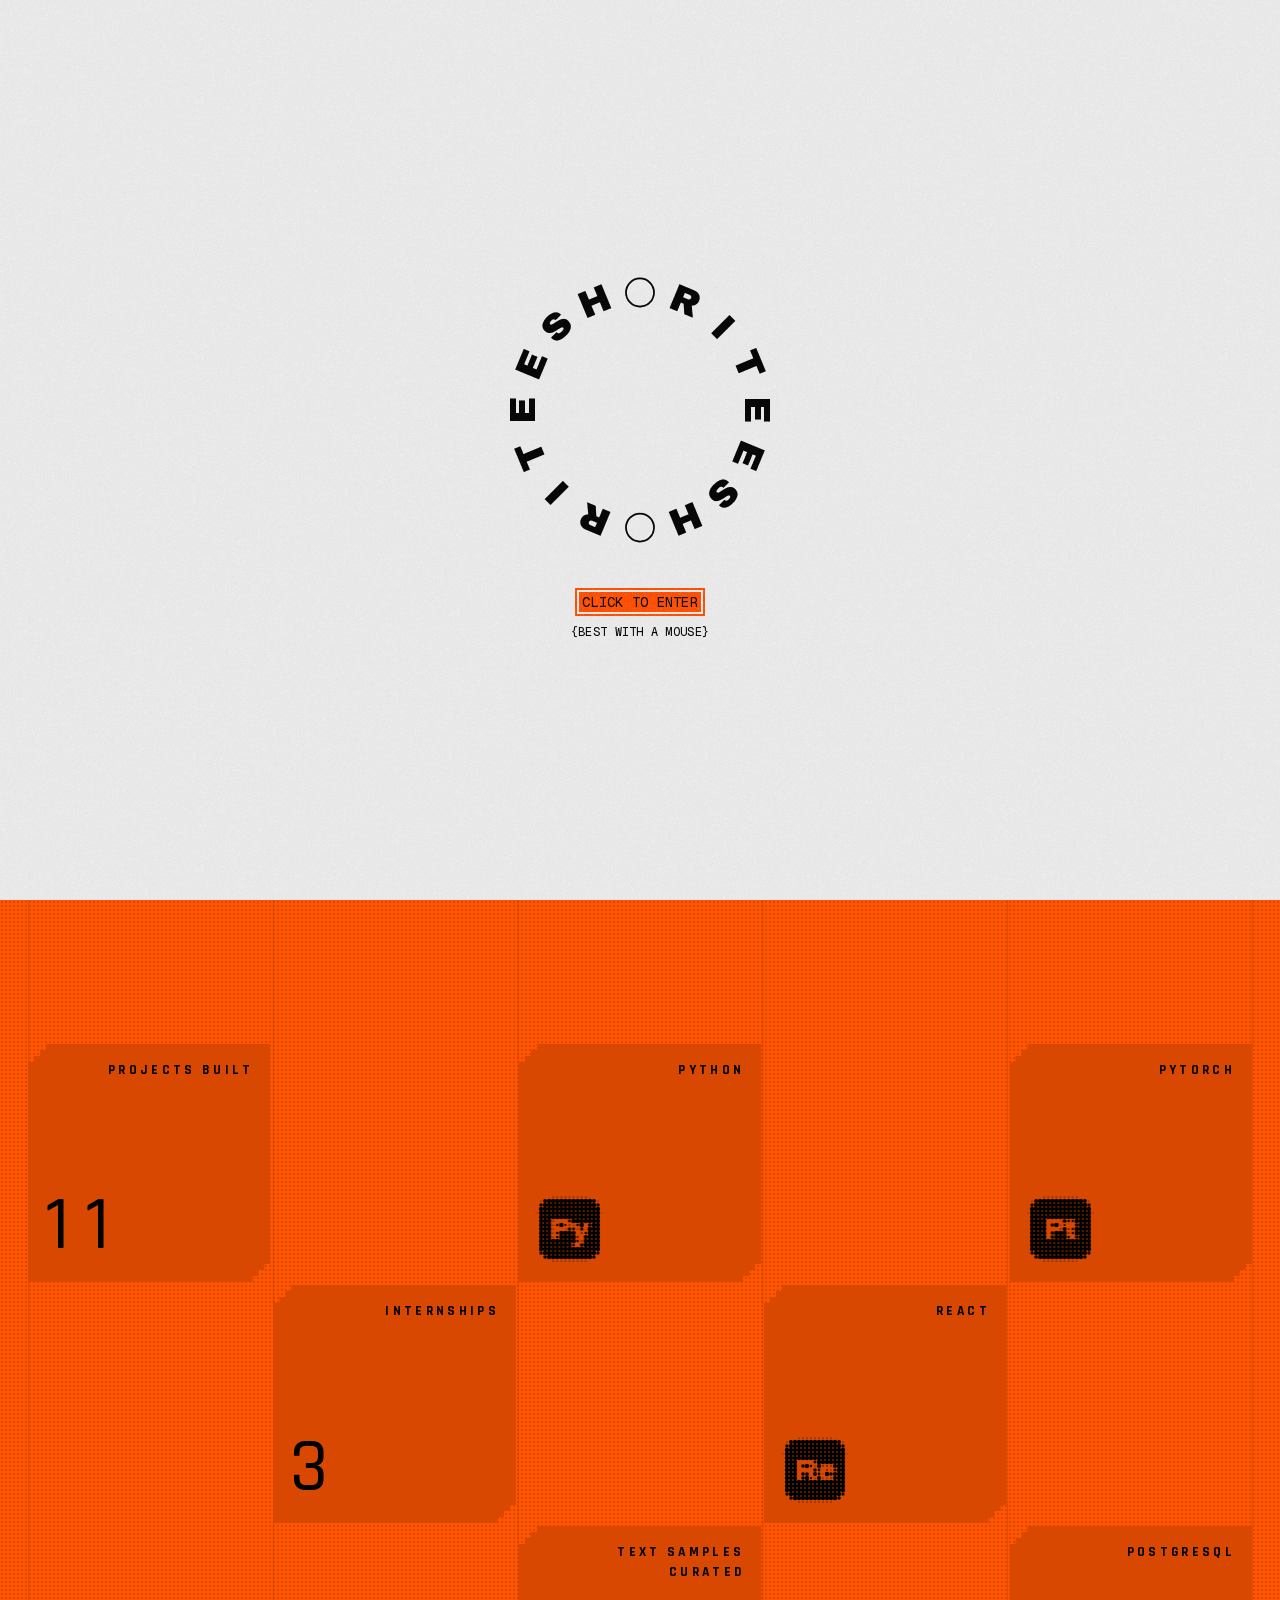
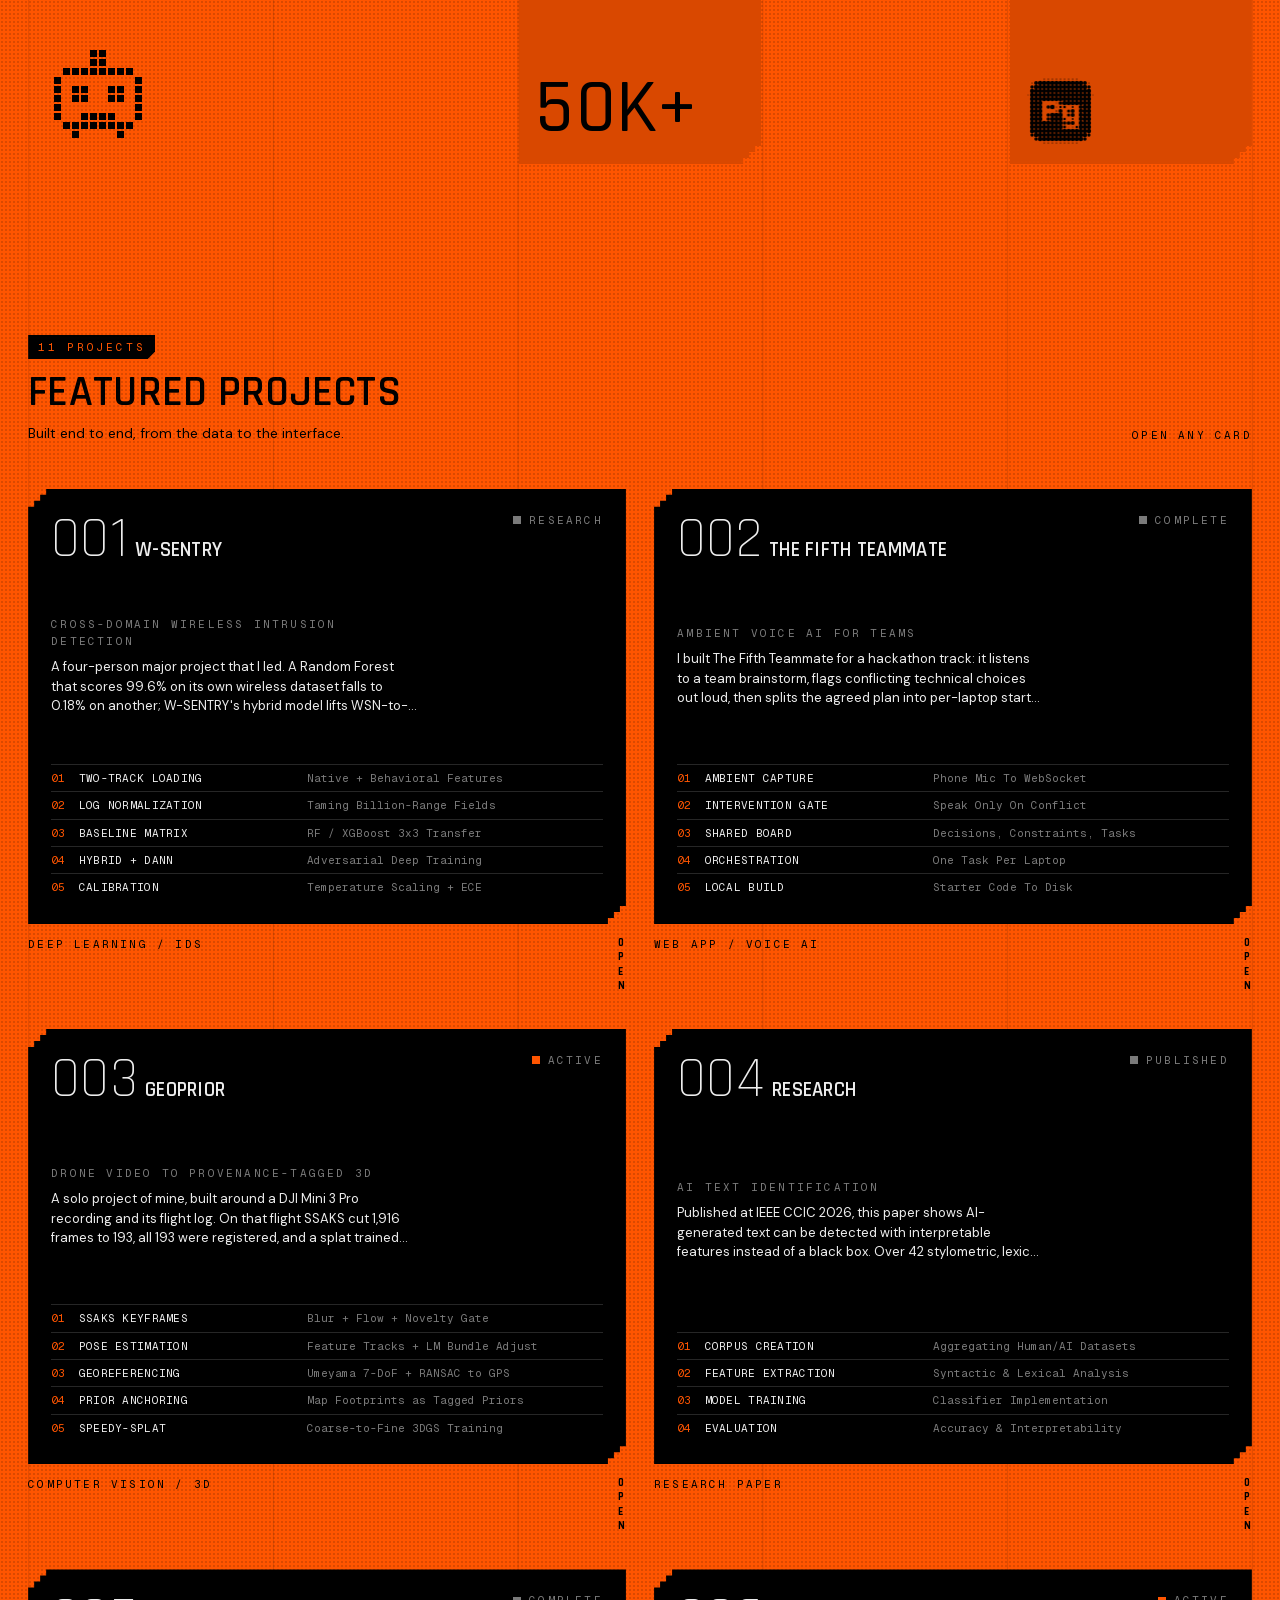
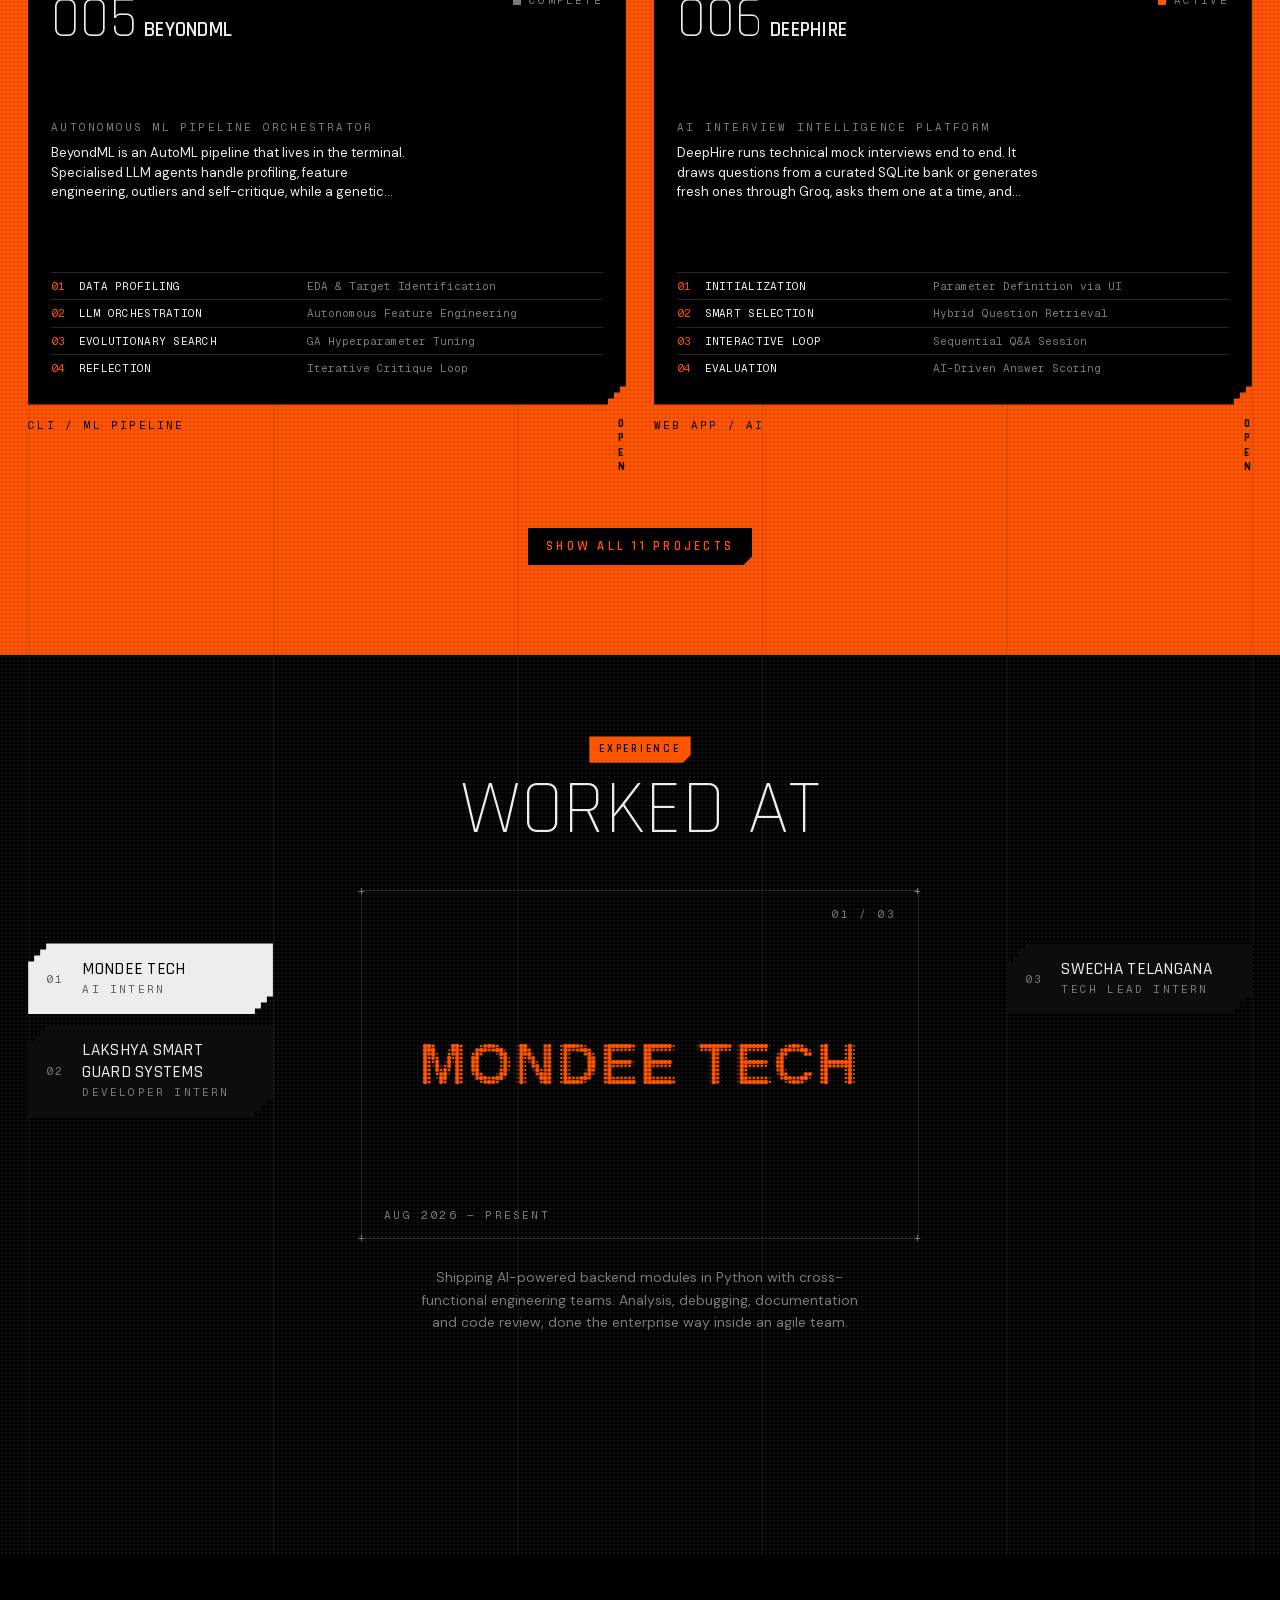
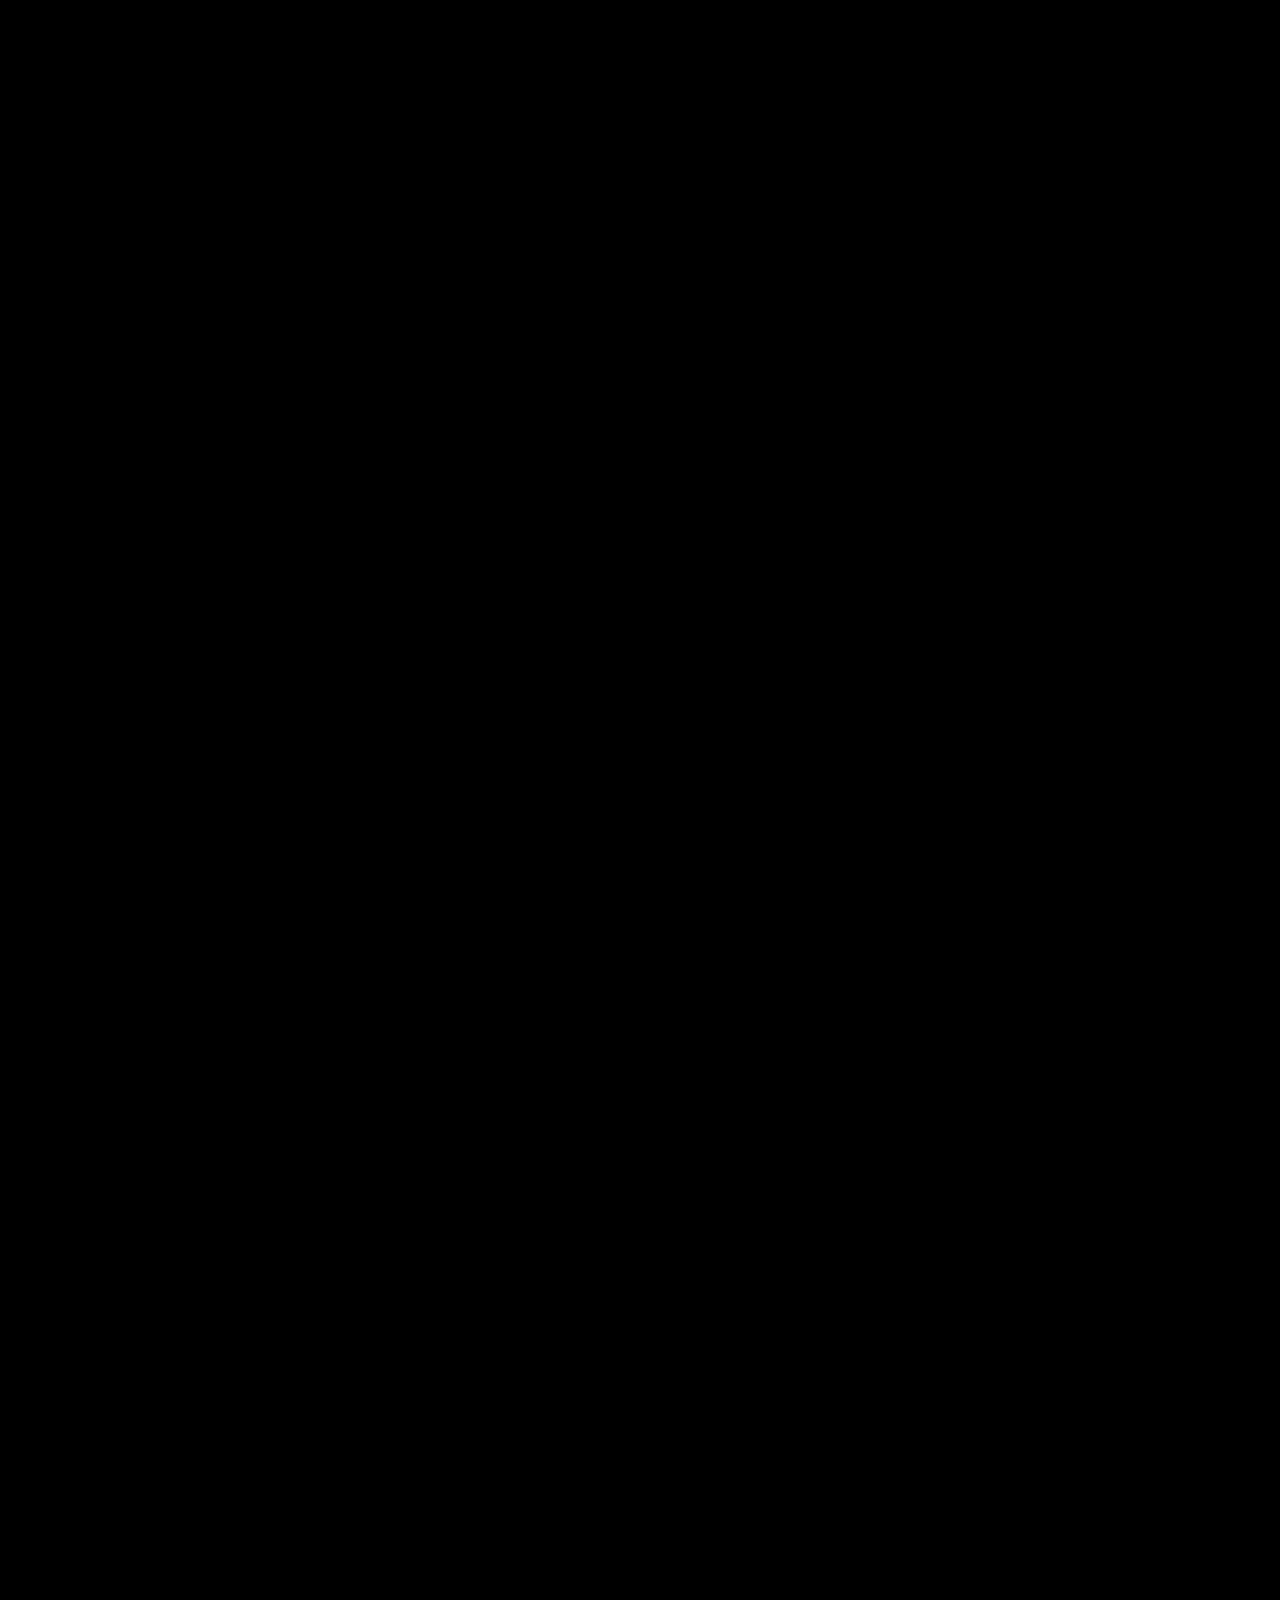
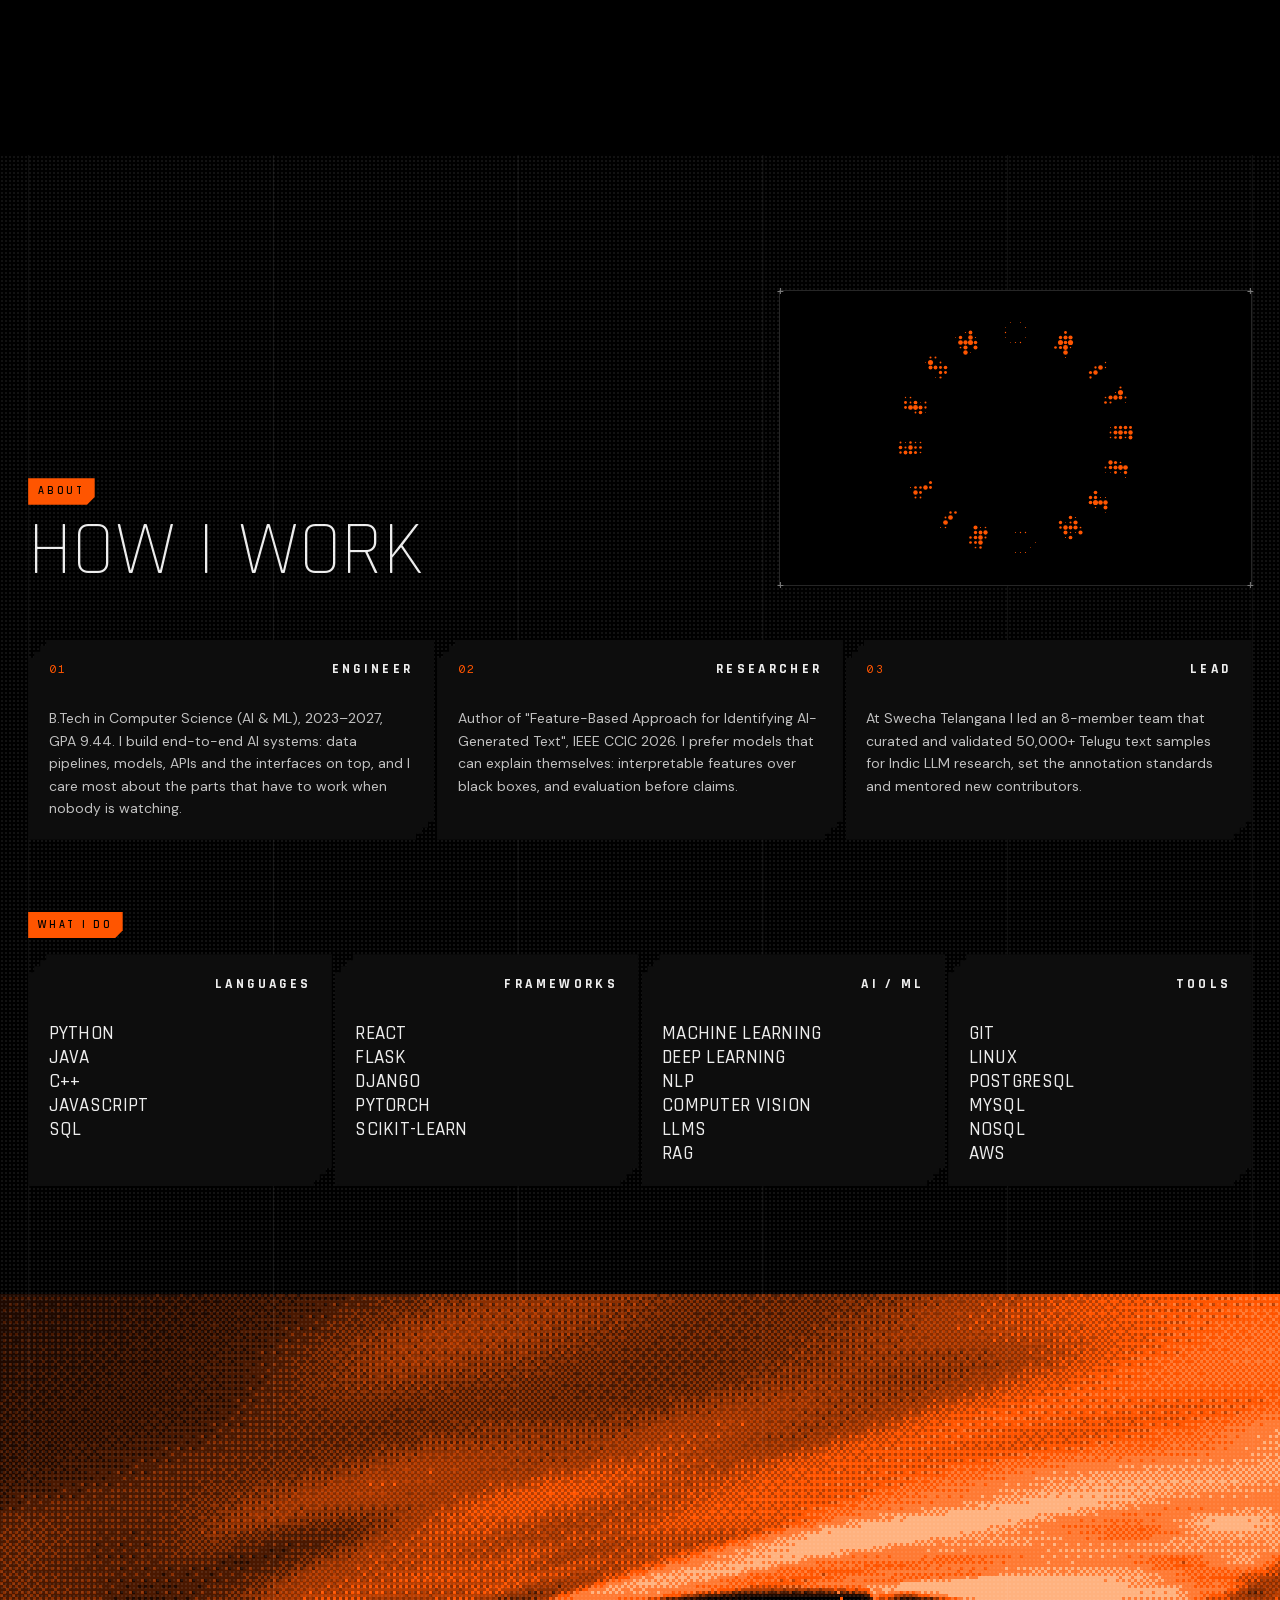
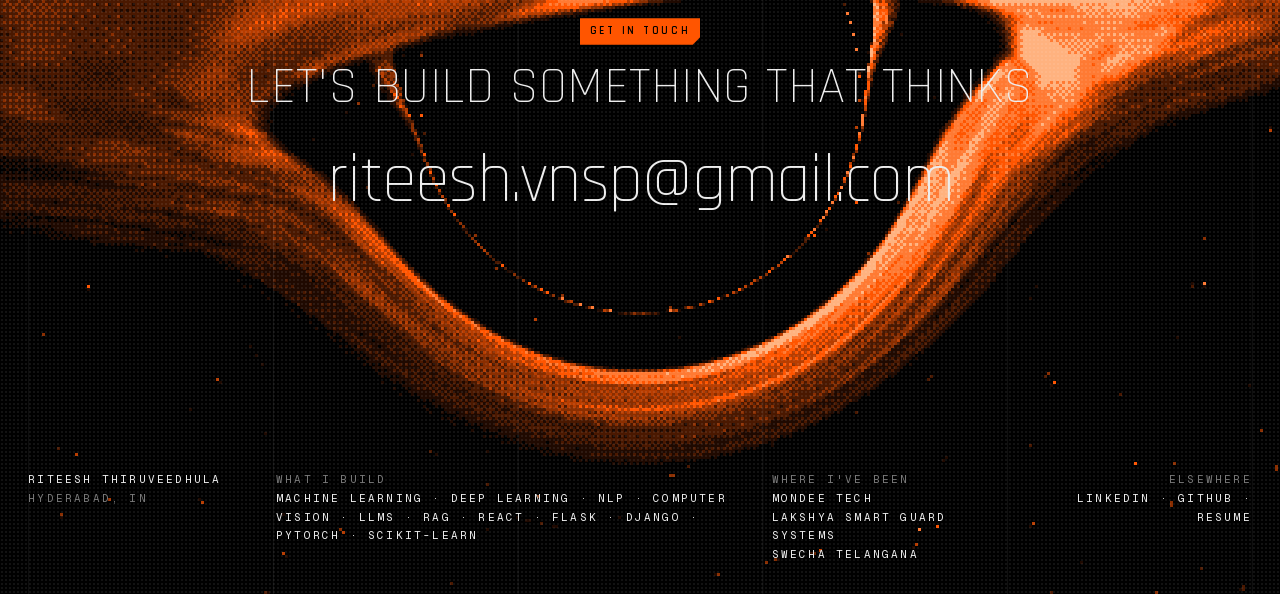
==== commit 121c44cf: "deploy 63e0190" ====
--- a/index.html
+++ b/index.html
@@ -1 +1 @@
-<!DOCTYPE html><!--_IreKO9elagwMQ75sV_ud--><html lang="en"><head><meta charSet="utf-8"/><meta name="viewport" content="width=device-width, initial-scale=1"/><link rel="preload" href="/_next/static/media/3206eb66b875a5b3-s.p.e2b99870.woff2" as="font" crossorigin="" type="font/woff2"/><link rel="preload" href="/_next/static/media/5c285b27cdda1fe8-s.p.a62025f2.woff2" as="font" crossorigin="" type="font/woff2"/><link rel="preload" href="/_next/static/media/5e4d537aaa9e154b-s.p.01f07175.woff2" as="font" crossorigin="" type="font/woff2"/><link rel="preload" href="/_next/static/media/797e433ab948586e-s.p.29207c2f.woff2" as="font" crossorigin="" type="font/woff2"/><link rel="preload" href="/_next/static/media/9d8c99ccf2e734e7-s.p.b2ed600c.woff2" as="font" crossorigin="" type="font/woff2"/><link rel="preload" href="/_next/static/media/a079e02bba5bf7ab-s.p.7367eab7.woff2" as="font" crossorigin="" type="font/woff2"/><link rel="preload" href="/_next/static/media/a10c617c9026098c-s.p.ca7c307b.woff2" as="font" crossorigin="" type="font/woff2"/><link rel="preload" href="/_next/static/media/d23f31b94ad01e54-s.p.4b0b0c7e.woff2" as="font" crossorigin="" type="font/woff2"/><link rel="stylesheet" href="/_next/static/chunks/a9cc06f846c58216.css" data-precedence="next"/><link rel="stylesheet" href="/_next/static/chunks/a89b21faa2bf148f.css" data-precedence="next"/><link rel="preload" as="script" fetchPriority="low" href="/_next/static/chunks/f402a582c136d78f.js"/><script src="/_next/static/chunks/91adb7bdb9870c6a.js" async=""></script><script src="/_next/static/chunks/b7a3780483aba696.js" async=""></script><script src="/_next/static/chunks/3286a90db5baea98.js" async=""></script><script src="/_next/static/chunks/turbopack-1e8106f5658209a5.js" async=""></script><script src="/_next/static/chunks/c95ca274df999c45.js" async=""></script><script src="/_next/static/chunks/9efc8c238b36649e.js" async=""></script><script src="/_next/static/chunks/331bcca48c789d08.js" async=""></script><script src="/_next/static/chunks/fbc209cf7677cdb5.js" async=""></script><script src="/_next/static/chunks/5b2662cf17d12673.js" async=""></script><meta name="next-size-adjust" content=""/><title>RITEESH THIRUVEEDHULA — AI ENGINEER</title><meta name="description" content="Riteesh Thiruveedhula, AI engineer in Hyderabad: ML pipelines, LLM systems and the interfaces on top."/><link rel="icon" href="/icon.png?icon.7b75e9c1.png" sizes="256x256" type="image/png"/><script>try{if(sessionStorage.getItem('rt-intro-seen'))document.documentElement.dataset.intro='done'}catch(e){}</script><script src="/_next/static/chunks/a6dad97d9634a72d.js" noModule=""></script></head><body class="geist_mono_8d43a2aa-module__8Li5zG__variable archivo_black_543ab441-module__92e_sG__variable rajdhani_635f1ec8-module__oWRXIG__variable orbitron_cd47e22e-module__xMtCMG__variable dm_sans_851d885b-module__2r4mZq__variable antialiased"><div hidden=""><!--$--><!--/$--></div><div class="intro fixed inset-0" style="z-index:var(--z-intro)"><div class="absolute inset-0 flex flex-col items-center justify-center gap-8 overflow-hidden bg-paper text-ink"><div class="w-[min(40vw,300px)]"><svg viewBox="0 0 1200 1200" role="img" aria-label="Riteesh" class="logo-spin block w-full"><circle cx="600" cy="130" r="56" fill="none" stroke="currentColor" stroke-width="7" transform="rotate(0 600 600)"></circle><text x="600" y="130" text-anchor="middle" dominant-baseline="central" font-family="var(--font-logo), Arial Black, sans-serif" font-size="150" fill="currentColor" transform="rotate(22.5 600 600)">R</text><text x="600" y="130" text-anchor="middle" dominant-baseline="central" font-family="var(--font-logo), Arial Black, sans-serif" font-size="150" fill="currentColor" transform="rotate(45 600 600)">I</text><text x="600" y="130" text-anchor="middle" dominant-baseline="central" font-family="var(--font-logo), Arial Black, sans-serif" font-size="150" fill="currentColor" transform="rotate(67.5 600 600)">T</text><text x="600" y="130" text-anchor="middle" dominant-baseline="central" font-family="var(--font-logo), Arial Black, sans-serif" font-size="150" fill="currentColor" transform="rotate(90 600 600)">E</text><text x="600" y="130" text-anchor="middle" dominant-baseline="central" font-family="var(--font-logo), Arial Black, sans-serif" font-size="150" fill="currentColor" transform="rotate(112.5 600 600)">E</text><text x="600" y="130" text-anchor="middle" dominant-baseline="central" font-family="var(--font-logo), Arial Black, sans-serif" font-size="150" fill="currentColor" transform="rotate(135 600 600)">S</text><text x="600" y="130" text-anchor="middle" dominant-baseline="central" font-family="var(--font-logo), Arial Black, sans-serif" font-size="150" fill="currentColor" transform="rotate(157.5 600 600)">H</text><circle cx="600" cy="130" r="56" fill="none" stroke="currentColor" stroke-width="7" transform="rotate(180 600 600)"></circle><text x="600" y="130" text-anchor="middle" dominant-baseline="central" font-family="var(--font-logo), Arial Black, sans-serif" font-size="150" fill="currentColor" transform="rotate(202.5 600 600)">R</text><text x="600" y="130" text-anchor="middle" dominant-baseline="central" font-family="var(--font-logo), Arial Black, sans-serif" font-size="150" fill="currentColor" transform="rotate(225 600 600)">I</text><text x="600" y="130" text-anchor="middle" dominant-baseline="central" font-family="var(--font-logo), Arial Black, sans-serif" font-size="150" fill="currentColor" transform="rotate(247.5 600 600)">T</text><text x="600" y="130" text-anchor="middle" dominant-baseline="central" font-family="var(--font-logo), Arial Black, sans-serif" font-size="150" fill="currentColor" transform="rotate(270 600 600)">E</text><text x="600" y="130" text-anchor="middle" dominant-baseline="central" font-family="var(--font-logo), Arial Black, sans-serif" font-size="150" fill="currentColor" transform="rotate(292.5 600 600)">E</text><text x="600" y="130" text-anchor="middle" dominant-baseline="central" font-family="var(--font-logo), Arial Black, sans-serif" font-size="150" fill="currentColor" transform="rotate(315 600 600)">S</text><text x="600" y="130" text-anchor="middle" dominant-baseline="central" font-family="var(--font-logo), Arial Black, sans-serif" font-size="150" fill="currentColor" transform="rotate(337.5 600 600)">H</text></svg></div><div class="flex flex-col items-center gap-3"><button type="button" autofocus="" data-scramble="true" class="hl cursor-pointer px-2 py-1 text-sm">CLICK TO ENTER</button><p class="text-xs">{BEST WITH A MOUSE}</p></div></div></div><div aria-hidden="true" class="fixed inset-0 bg-ink/60" style="z-index:var(--z-menu);opacity:0;visibility:hidden"></div><nav id="site-menu" aria-label="Menu" inert="" class="fixed inset-x-0 top-0 flex min-h-[48vh] flex-col justify-end gap-7 bg-ink px-[2.2vw] pb-[2.4vw] pt-32 text-[13px] font-medium leading-[1.45] text-paper" style="z-index:var(--z-menu);visibility:hidden"><div class="flex flex-wrap items-center gap-x-5 gap-y-2"><span class="w-32 md:w-[22vw]">{LINKS}</span><a data-scramble="true" class="px-1 hover:bg-accent hover:text-ink focus-visible:bg-accent focus-visible:text-ink" href="https://www.linkedin.com/in/riteesh2k6" target="_blank" rel="noopener">LKDN</a><a data-scramble="true" class="px-1 hover:bg-accent hover:text-ink focus-visible:bg-accent focus-visible:text-ink" href="https://github.com/Riteesh-2k6" target="_blank" rel="noopener">GH</a><a data-scramble="true" class="px-1 hover:bg-accent hover:text-ink focus-visible:bg-accent focus-visible:text-ink" href="mailto:riteesh.vnsp@gmail.com">MAIL</a></div><div class="flex flex-wrap items-end justify-between gap-4"><div class="flex items-center gap-x-5"><span class="w-32 md:w-[22vw]">{RESUME}</span><a data-scramble="true" class="px-1 hover:bg-accent hover:text-ink focus-visible:bg-accent focus-visible:text-ink" href="/resume.pdf" target="_blank" rel="noopener">VIEW PDF</a></div><button type="button" data-scramble="true" class="px-1 hover:bg-accent hover:text-ink focus-visible:bg-accent focus-visible:text-ink cursor-pointer">CONTACT</button></div></nav><header class="fixed inset-x-0 top-0 grid grid-cols-[1fr_auto] items-start px-[2.2vw] pt-[max(16px,1.6vw)] text-[11px] leading-[1.7] tracking-[0.2em] text-paper md:grid-cols-5" style="z-index:var(--z-header)"><a href="/" aria-label="Home" data-cursor-label="HOME" class="flex items-center gap-3 self-center"><svg viewBox="0 0 1200 1200" role="img" aria-label="Riteesh" aria-hidden="true" class="logo-spin block w-[max(44px,3.4vw)]"><circle cx="600" cy="130" r="56" fill="none" stroke="currentColor" stroke-width="7" transform="rotate(0 600 600)"></circle><text x="600" y="130" text-anchor="middle" dominant-baseline="central" font-family="var(--font-logo), Arial Black, sans-serif" font-size="150" fill="currentColor" transform="rotate(22.5 600 600)">R</text><text x="600" y="130" text-anchor="middle" dominant-baseline="central" font-family="var(--font-logo), Arial Black, sans-serif" font-size="150" fill="currentColor" transform="rotate(45 600 600)">I</text><text x="600" y="130" text-anchor="middle" dominant-baseline="central" font-family="var(--font-logo), Arial Black, sans-serif" font-size="150" fill="currentColor" transform="rotate(67.5 600 600)">T</text><text x="600" y="130" text-anchor="middle" dominant-baseline="central" font-family="var(--font-logo), Arial Black, sans-serif" font-size="150" fill="currentColor" transform="rotate(90 600 600)">E</text><text x="600" y="130" text-anchor="middle" dominant-baseline="central" font-family="var(--font-logo), Arial Black, sans-serif" font-size="150" fill="currentColor" transform="rotate(112.5 600 600)">E</text><text x="600" y="130" text-anchor="middle" dominant-baseline="central" font-family="var(--font-logo), Arial Black, sans-serif" font-size="150" fill="currentColor" transform="rotate(135 600 600)">S</text><text x="600" y="130" text-anchor="middle" dominant-baseline="central" font-family="var(--font-logo), Arial Black, sans-serif" font-size="150" fill="currentColor" transform="rotate(157.5 600 600)">H</text><circle cx="600" cy="130" r="56" fill="none" stroke="currentColor" stroke-width="7" transform="rotate(180 600 600)"></circle><text x="600" y="130" text-anchor="middle" dominant-baseline="central" font-family="var(--font-logo), Arial Black, sans-serif" font-size="150" fill="currentColor" transform="rotate(202.5 600 600)">R</text><text x="600" y="130" text-anchor="middle" dominant-baseline="central" font-family="var(--font-logo), Arial Black, sans-serif" font-size="150" fill="currentColor" transform="rotate(225 600 600)">I</text><text x="600" y="130" text-anchor="middle" dominant-baseline="central" font-family="var(--font-logo), Arial Black, sans-serif" font-size="150" fill="currentColor" transform="rotate(247.5 600 600)">T</text><text x="600" y="130" text-anchor="middle" dominant-baseline="central" font-family="var(--font-logo), Arial Black, sans-serif" font-size="150" fill="currentColor" transform="rotate(270 600 600)">E</text><text x="600" y="130" text-anchor="middle" dominant-baseline="central" font-family="var(--font-logo), Arial Black, sans-serif" font-size="150" fill="currentColor" transform="rotate(292.5 600 600)">E</text><text x="600" y="130" text-anchor="middle" dominant-baseline="central" font-family="var(--font-logo), Arial Black, sans-serif" font-size="150" fill="currentColor" transform="rotate(315 600 600)">S</text><text x="600" y="130" text-anchor="middle" dominant-baseline="central" font-family="var(--font-logo), Arial Black, sans-serif" font-size="150" fill="currentColor" transform="rotate(337.5 600 600)">H</text></svg><span class="[text-shadow:0_0_6px_#000,0_0_2px_#000] font-tech text-[15px] font-bold tracking-normal">RITEESH VNSP</span></a><p class="hidden self-center md:block"><span class="[text-shadow:0_0_6px_#000,0_0_2px_#000] text-paper/70">PORTFOLIO - <span class="text-paper">V2</span></span></p><div class="hidden gap-5 self-center md:flex"></div><p class="hidden text-paper/70 md:block"><span class="[text-shadow:0_0_6px_#000,0_0_2px_#000]">HYDERABAD, IN</span><br/><span class="[text-shadow:0_0_6px_#000,0_0_2px_#000]"> </span></p><div class="flex items-start justify-between gap-4"><p class="hidden text-paper/70 md:block"><span class="[text-shadow:0_0_6px_#000,0_0_2px_#000]">17°23&#x27;06.0&quot;N</span><br/><span class="[text-shadow:0_0_6px_#000,0_0_2px_#000]">78°29&#x27;12.0&quot;E</span></p><button type="button" aria-expanded="false" aria-controls="site-menu" class="relative cursor-pointer bg-surface px-[1.4em] py-[0.6em] font-tech text-[15px] font-bold tracking-normal text-paper"><span aria-hidden="true" class="absolute left-0 top-0 h-2 w-2 border-l-2 border-t-2 border-accent"></span><span aria-hidden="true" class="absolute bottom-0 right-0 h-2 w-2 border-b-2 border-r-2 border-accent"></span><span data-scramble="true">MENU</span></button></div></header><main><div><section id="hero" class="relative bg-ink text-paper" style="min-height:100vh"><div class="min-h-screen relative bg-ink text-paper  "><div class="absolute inset-0"><div class="absolute inset-0"><div class="relative h-full w-full overflow-hidden"><canvas class="absolute inset-0 block h-full w-full" aria-hidden="true"></canvas></div></div></div><div aria-hidden="true" class="grid-lines pointer-events-none absolute inset-0 z-[5] [--grid-line:rgb(255_255_255/0.07)]"></div><div class="@container absolute inset-y-0 inset-x-[2.2vw] z-10"><span aria-hidden="true" class="absolute hidden h-2 w-[3px] -translate-x-1/2 bg-accent md:block" style="left:0%;top:24%"></span><span aria-hidden="true" class="absolute hidden h-2 w-[3px] -translate-x-1/2 bg-accent md:block" style="left:40%;top:52%"></span><span aria-hidden="true" class="absolute hidden h-2 w-[3px] -translate-x-1/2 bg-accent md:block" style="left:100%;top:31%"></span><div class="absolute left-0 top-[14%] hidden w-[20%] border-l-[3px] border-accent pl-[1.2em] md:block text-[11px] leading-[1.7] tracking-[0.2em] text-paper/80"><p class="flex justify-between"><a href="https://www.linkedin.com/in/riteesh2k6" target="_blank" rel="noopener noreferrer" class="[text-shadow:0_0_6px_#000,0_0_2px_#000] transition-colors hover:text-accent">LINKEDIN</a><a href="https://github.com/Riteesh-2k6" target="_blank" rel="noopener noreferrer" class="[text-shadow:0_0_6px_#000,0_0_2px_#000] transition-colors hover:text-accent">GITHUB</a><a href="/resume.pdf" target="_blank" rel="noopener noreferrer" class="[text-shadow:0_0_6px_#000,0_0_2px_#000] transition-colors hover:text-accent">RESUME</a></p><a href="mailto:riteesh.vnsp@gmail.com" class="flex justify-between transition-colors hover:text-accent"><span class="[text-shadow:0_0_6px_#000,0_0_2px_#000]">RITEESH.VNSP</span><span class="[text-shadow:0_0_6px_#000,0_0_2px_#000]">@<!-- -->GMAIL.COM</span></a></div><p class="absolute left-0 top-[16%] w-full font-body text-[clamp(14px,1.05vw,19px)] font-normal normal-case leading-[1.55] tracking-normal text-dim md:top-[32%] md:w-[40%] md:indent-[50%] transition-[opacity,transform] duration-1000 delay-200 translate-y-4 opacity-0"><span class="[text-shadow:0_0_6px_#000,0_0_2px_#000]">I&#x27;m an AI engineer who wants models that can <em class="text-paper">explain</em> themselves, and <code class="font-mono text-[0.92em] text-accent">&lt;code/&gt;</code> that keeps working when nobody is watching. I build end to end: data pipelines, models, APIs and the interfaces on top.</span></p><span class="notch absolute left-0 top-[63%] bg-accent px-[0.9em] py-[0.4em] font-tech text-[clamp(11px,0.85vw,15px)] font-semibold tracking-[0.25em] text-ink md:top-[65%] transition-[opacity,transform] duration-1000 delay-300 translate-y-4 opacity-0">AI ENGINEER</span><h1 class="font-name text-paper"><span class="sr-only">RITEESH VNSP</span><span aria-hidden="true"><span class="absolute right-[-5cqw] top-[66%] block h-[21cqw] w-[105cqw] md:right-[calc(60%-1.65cqw)] md:top-[62.5%] md:h-[7cqw] md:w-[33cqw] transition-[opacity,transform] duration-1000 delay-300 translate-y-4 opacity-0"><div class="relative w-full h-full select-none" style="touch-action:none" role="img" aria-label="RITEESH"><canvas class="block w-full h-full"></canvas></div></span><span class="absolute left-[-5cqw] top-[77%] block h-[21cqw] w-[105cqw] md:left-[-1.5cqw] md:top-[77%] md:h-[7cqw] md:w-[30cqw] transition-[opacity,transform] duration-1000 delay-500 translate-y-4 opacity-0"><div class="relative w-full h-full select-none" style="touch-action:none" role="img" aria-label="VNSP"><canvas class="block w-full h-full"></canvas></div></span></span></h1><p class="absolute left-0 top-[76.5%] hidden md:block text-[11px] leading-[1.7] tracking-[0.2em] text-paper/80"><span class="[text-shadow:0_0_6px_#000,0_0_2px_#000]">A STUDENT</span></p><p class="absolute bottom-[7.6%] right-[60%] hidden text-right md:block text-[11px] leading-[1.7] tracking-[0.2em] text-paper/80"><span class="[text-shadow:0_0_6px_#000,0_0_2px_#000]">OF AI &amp; ML, CLASS OF 2027</span></p><p class="absolute right-[20%] top-[15%] hidden md:block text-[11px] leading-[1.7] tracking-[0.2em] text-paper/80"><span class="[text-shadow:0_0_6px_#000,0_0_2px_#000]">FROM</span></p><p class="absolute right-0 top-[13.5%] hidden font-tech text-[5.6cqw] font-light leading-none text-paper md:block">IN</p><p class="absolute bottom-[8%] right-0 hidden [writing-mode:vertical-rl] md:block text-[11px] leading-[1.7] tracking-[0.2em] text-paper/80"><span class="[text-shadow:0_0_6px_#000,0_0_2px_#000]">SCROLL DOWN</span></p></div><span aria-hidden="true" class="pointer-events-none fixed z-[60] font-name font-bold leading-none text-paper" style="visibility:hidden"></span></div></section><section id="stats" class="relative bg-accent text-ink [--dot:rgb(0_0_0/0.14)]" style="min-height:100vh"><div class="min-h-screen relative bg-accent text-ink [--dot:rgb(0_0_0/0.14)] dot-grid "><div aria-hidden="true" class="grid-lines pointer-events-none absolute inset-0 [--grid-line:rgb(0_0_0/0.12)]"></div><div class="relative grid grid-cols-2 gap-[3px] px-[2.2vw] pb-[4vh] pt-[max(96px,16vh)] md:h-screen md:grid-cols-5 md:grid-rows-3"><div class="min-h-[24vh] md:min-h-0"><div class="pixel-corners flex h-full flex-col justify-between bg-[#d94800] p-[clamp(12px,1.3vw,24px)]"><p class="text-right font-tech text-[clamp(12px,1.05vw,19px)] font-bold tracking-[0.25em]">PROJECTS BUILT</p><p class="font-tech text-[clamp(56px,6vw,120px)] font-medium leading-none"><span class="inline-flex"><span class="inline-block h-[1em] overflow-hidden"><span class="flex flex-col transition-transform duration-[1600ms] ease-[cubic-bezier(0.2,0.8,0.2,1)]" style="transform:translateY(-0em);transition-delay:0ms"><span class="h-[1em]">0</span><span class="h-[1em]">1</span><span class="h-[1em]">2</span><span class="h-[1em]">3</span><span class="h-[1em]">4</span><span class="h-[1em]">5</span><span class="h-[1em]">6</span><span class="h-[1em]">7</span><span class="h-[1em]">8</span><span class="h-[1em]">9</span></span></span></span></p></div></div><div aria-hidden="true" class="hidden md:block"></div><div class="min-h-[24vh] md:min-h-0"><div class="pixel-corners flex h-full flex-col justify-between bg-[#d94800] p-[clamp(12px,1.3vw,24px)]"><p class="text-right font-tech text-[clamp(12px,1.05vw,19px)] font-bold tracking-[0.25em]">PYTHON</p><canvas aria-hidden="true" class="block h-[clamp(56px,5.5vw,110px)] w-[clamp(56px,5.5vw,110px)]"></canvas></div></div><div aria-hidden="true" class="hidden md:block"></div><div class="min-h-[24vh] md:min-h-0"><div class="pixel-corners flex h-full flex-col justify-between bg-[#d94800] p-[clamp(12px,1.3vw,24px)]"><p class="text-right font-tech text-[clamp(12px,1.05vw,19px)] font-bold tracking-[0.25em]">PYTORCH</p><canvas aria-hidden="true" class="block h-[clamp(56px,5.5vw,110px)] w-[clamp(56px,5.5vw,110px)]"></canvas></div></div><div aria-hidden="true" class="hidden md:block"></div><div class="min-h-[24vh] md:min-h-0"><div class="pixel-corners flex h-full flex-col justify-between bg-[#d94800] p-[clamp(12px,1.3vw,24px)]"><p class="text-right font-tech text-[clamp(12px,1.05vw,19px)] font-bold tracking-[0.25em]">INTERNSHIPS</p><p class="font-tech text-[clamp(56px,6vw,120px)] font-medium leading-none"><span class="inline-flex"><span class="inline-block h-[1em] overflow-hidden"><span class="flex flex-col transition-transform duration-[1600ms] ease-[cubic-bezier(0.2,0.8,0.2,1)]" style="transform:translateY(-0em);transition-delay:0ms"><span class="h-[1em]">0</span><span class="h-[1em]">1</span><span class="h-[1em]">2</span><span class="h-[1em]">3</span><span class="h-[1em]">4</span><span class="h-[1em]">5</span><span class="h-[1em]">6</span><span class="h-[1em]">7</span><span class="h-[1em]">8</span><span class="h-[1em]">9</span></span></span></span></p></div></div><div aria-hidden="true" class="hidden md:block"></div><div class="min-h-[24vh] md:min-h-0"><div class="pixel-corners flex h-full flex-col justify-between bg-[#d94800] p-[clamp(12px,1.3vw,24px)]"><p class="text-right font-tech text-[clamp(12px,1.05vw,19px)] font-bold tracking-[0.25em]">REACT</p><canvas aria-hidden="true" class="block h-[clamp(56px,5.5vw,110px)] w-[clamp(56px,5.5vw,110px)]"></canvas></div></div><div aria-hidden="true" class="hidden md:block"></div><div aria-hidden="true" class="hidden items-end p-[2vw] md:flex"><div class="grid grid-cols-10 gap-[2px]"><span class="h-[clamp(6px,0.55vw,10px)] w-[clamp(6px,0.55vw,10px)] "></span><span class="h-[clamp(6px,0.55vw,10px)] w-[clamp(6px,0.55vw,10px)] "></span><span class="h-[clamp(6px,0.55vw,10px)] w-[clamp(6px,0.55vw,10px)] "></span><span class="h-[clamp(6px,0.55vw,10px)] w-[clamp(6px,0.55vw,10px)] "></span><span class="h-[clamp(6px,0.55vw,10px)] w-[clamp(6px,0.55vw,10px)] bg-ink"></span><span class="h-[clamp(6px,0.55vw,10px)] w-[clamp(6px,0.55vw,10px)] bg-ink"></span><span class="h-[clamp(6px,0.55vw,10px)] w-[clamp(6px,0.55vw,10px)] "></span><span class="h-[clamp(6px,0.55vw,10px)] w-[clamp(6px,0.55vw,10px)] "></span><span class="h-[clamp(6px,0.55vw,10px)] w-[clamp(6px,0.55vw,10px)] "></span><span class="h-[clamp(6px,0.55vw,10px)] w-[clamp(6px,0.55vw,10px)] "></span><span class="h-[clamp(6px,0.55vw,10px)] w-[clamp(6px,0.55vw,10px)] "></span><span class="h-[clamp(6px,0.55vw,10px)] w-[clamp(6px,0.55vw,10px)] "></span><span class="h-[clamp(6px,0.55vw,10px)] w-[clamp(6px,0.55vw,10px)] "></span><span class="h-[clamp(6px,0.55vw,10px)] w-[clamp(6px,0.55vw,10px)] "></span><span class="h-[clamp(6px,0.55vw,10px)] w-[clamp(6px,0.55vw,10px)] bg-ink"></span><span class="h-[clamp(6px,0.55vw,10px)] w-[clamp(6px,0.55vw,10px)] bg-ink"></span><span class="h-[clamp(6px,0.55vw,10px)] w-[clamp(6px,0.55vw,10px)] "></span><span class="h-[clamp(6px,0.55vw,10px)] w-[clamp(6px,0.55vw,10px)] "></span><span class="h-[clamp(6px,0.55vw,10px)] w-[clamp(6px,0.55vw,10px)] "></span><span class="h-[clamp(6px,0.55vw,10px)] w-[clamp(6px,0.55vw,10px)] "></span><span class="h-[clamp(6px,0.55vw,10px)] w-[clamp(6px,0.55vw,10px)] "></span><span class="h-[clamp(6px,0.55vw,10px)] w-[clamp(6px,0.55vw,10px)] bg-ink"></span><span class="h-[clamp(6px,0.55vw,10px)] w-[clamp(6px,0.55vw,10px)] bg-ink"></span><span class="h-[clamp(6px,0.55vw,10px)] w-[clamp(6px,0.55vw,10px)] bg-ink"></span><span class="h-[clamp(6px,0.55vw,10px)] w-[clamp(6px,0.55vw,10px)] bg-ink"></span><span class="h-[clamp(6px,0.55vw,10px)] w-[clamp(6px,0.55vw,10px)] bg-ink"></span><span class="h-[clamp(6px,0.55vw,10px)] w-[clamp(6px,0.55vw,10px)] bg-ink"></span><span class="h-[clamp(6px,0.55vw,10px)] w-[clamp(6px,0.55vw,10px)] bg-ink"></span><span class="h-[clamp(6px,0.55vw,10px)] w-[clamp(6px,0.55vw,10px)] bg-ink"></span><span class="h-[clamp(6px,0.55vw,10px)] w-[clamp(6px,0.55vw,10px)] "></span><span class="h-[clamp(6px,0.55vw,10px)] w-[clamp(6px,0.55vw,10px)] bg-ink"></span><span class="h-[clamp(6px,0.55vw,10px)] w-[clamp(6px,0.55vw,10px)] "></span><span class="h-[clamp(6px,0.55vw,10px)] w-[clamp(6px,0.55vw,10px)] "></span><span class="h-[clamp(6px,0.55vw,10px)] w-[clamp(6px,0.55vw,10px)] "></span><span class="h-[clamp(6px,0.55vw,10px)] w-[clamp(6px,0.55vw,10px)] "></span><span class="h-[clamp(6px,0.55vw,10px)] w-[clamp(6px,0.55vw,10px)] "></span><span class="h-[clamp(6px,0.55vw,10px)] w-[clamp(6px,0.55vw,10px)] "></span><span class="h-[clamp(6px,0.55vw,10px)] w-[clamp(6px,0.55vw,10px)] "></span><span class="h-[clamp(6px,0.55vw,10px)] w-[clamp(6px,0.55vw,10px)] "></span><span class="h-[clamp(6px,0.55vw,10px)] w-[clamp(6px,0.55vw,10px)] bg-ink"></span><span class="h-[clamp(6px,0.55vw,10px)] w-[clamp(6px,0.55vw,10px)] bg-ink"></span><span class="h-[clamp(6px,0.55vw,10px)] w-[clamp(6px,0.55vw,10px)] "></span><span class="h-[clamp(6px,0.55vw,10px)] w-[clamp(6px,0.55vw,10px)] bg-ink"></span><span class="h-[clamp(6px,0.55vw,10px)] w-[clamp(6px,0.55vw,10px)] bg-ink"></span><span class="h-[clamp(6px,0.55vw,10px)] w-[clamp(6px,0.55vw,10px)] "></span><span class="h-[clamp(6px,0.55vw,10px)] w-[clamp(6px,0.55vw,10px)] "></span><span class="h-[clamp(6px,0.55vw,10px)] w-[clamp(6px,0.55vw,10px)] bg-ink"></span><span class="h-[clamp(6px,0.55vw,10px)] w-[clamp(6px,0.55vw,10px)] bg-ink"></span><span class="h-[clamp(6px,0.55vw,10px)] w-[clamp(6px,0.55vw,10px)] "></span><span class="h-[clamp(6px,0.55vw,10px)] w-[clamp(6px,0.55vw,10px)] bg-ink"></span><span class="h-[clamp(6px,0.55vw,10px)] w-[clamp(6px,0.55vw,10px)] bg-ink"></span><span class="h-[clamp(6px,0.55vw,10px)] w-[clamp(6px,0.55vw,10px)] "></span><span class="h-[clamp(6px,0.55vw,10px)] w-[clamp(6px,0.55vw,10px)] bg-ink"></span><span class="h-[clamp(6px,0.55vw,10px)] w-[clamp(6px,0.55vw,10px)] bg-ink"></span><span class="h-[clamp(6px,0.55vw,10px)] w-[clamp(6px,0.55vw,10px)] "></span><span class="h-[clamp(6px,0.55vw,10px)] w-[clamp(6px,0.55vw,10px)] "></span><span class="h-[clamp(6px,0.55vw,10px)] w-[clamp(6px,0.55vw,10px)] bg-ink"></span><span class="h-[clamp(6px,0.55vw,10px)] w-[clamp(6px,0.55vw,10px)] bg-ink"></span><span class="h-[clamp(6px,0.55vw,10px)] w-[clamp(6px,0.55vw,10px)] "></span><span class="h-[clamp(6px,0.55vw,10px)] w-[clamp(6px,0.55vw,10px)] bg-ink"></span><span class="h-[clamp(6px,0.55vw,10px)] w-[clamp(6px,0.55vw,10px)] bg-ink"></span><span class="h-[clamp(6px,0.55vw,10px)] w-[clamp(6px,0.55vw,10px)] "></span><span class="h-[clamp(6px,0.55vw,10px)] w-[clamp(6px,0.55vw,10px)] "></span><span class="h-[clamp(6px,0.55vw,10px)] w-[clamp(6px,0.55vw,10px)] "></span><span class="h-[clamp(6px,0.55vw,10px)] w-[clamp(6px,0.55vw,10px)] "></span><span class="h-[clamp(6px,0.55vw,10px)] w-[clamp(6px,0.55vw,10px)] "></span><span class="h-[clamp(6px,0.55vw,10px)] w-[clamp(6px,0.55vw,10px)] "></span><span class="h-[clamp(6px,0.55vw,10px)] w-[clamp(6px,0.55vw,10px)] "></span><span class="h-[clamp(6px,0.55vw,10px)] w-[clamp(6px,0.55vw,10px)] "></span><span class="h-[clamp(6px,0.55vw,10px)] w-[clamp(6px,0.55vw,10px)] bg-ink"></span><span class="h-[clamp(6px,0.55vw,10px)] w-[clamp(6px,0.55vw,10px)] bg-ink"></span><span class="h-[clamp(6px,0.55vw,10px)] w-[clamp(6px,0.55vw,10px)] "></span><span class="h-[clamp(6px,0.55vw,10px)] w-[clamp(6px,0.55vw,10px)] "></span><span class="h-[clamp(6px,0.55vw,10px)] w-[clamp(6px,0.55vw,10px)] bg-ink"></span><span class="h-[clamp(6px,0.55vw,10px)] w-[clamp(6px,0.55vw,10px)] bg-ink"></span><span class="h-[clamp(6px,0.55vw,10px)] w-[clamp(6px,0.55vw,10px)] bg-ink"></span><span class="h-[clamp(6px,0.55vw,10px)] w-[clamp(6px,0.55vw,10px)] bg-ink"></span><span class="h-[clamp(6px,0.55vw,10px)] w-[clamp(6px,0.55vw,10px)] "></span><span class="h-[clamp(6px,0.55vw,10px)] w-[clamp(6px,0.55vw,10px)] "></span><span class="h-[clamp(6px,0.55vw,10px)] w-[clamp(6px,0.55vw,10px)] bg-ink"></span><span class="h-[clamp(6px,0.55vw,10px)] w-[clamp(6px,0.55vw,10px)] "></span><span class="h-[clamp(6px,0.55vw,10px)] w-[clamp(6px,0.55vw,10px)] bg-ink"></span><span class="h-[clamp(6px,0.55vw,10px)] w-[clamp(6px,0.55vw,10px)] bg-ink"></span><span class="h-[clamp(6px,0.55vw,10px)] w-[clamp(6px,0.55vw,10px)] bg-ink"></span><span class="h-[clamp(6px,0.55vw,10px)] w-[clamp(6px,0.55vw,10px)] bg-ink"></span><span class="h-[clamp(6px,0.55vw,10px)] w-[clamp(6px,0.55vw,10px)] bg-ink"></span><span class="h-[clamp(6px,0.55vw,10px)] w-[clamp(6px,0.55vw,10px)] bg-ink"></span><span class="h-[clamp(6px,0.55vw,10px)] w-[clamp(6px,0.55vw,10px)] bg-ink"></span><span class="h-[clamp(6px,0.55vw,10px)] w-[clamp(6px,0.55vw,10px)] bg-ink"></span><span class="h-[clamp(6px,0.55vw,10px)] w-[clamp(6px,0.55vw,10px)] "></span><span class="h-[clamp(6px,0.55vw,10px)] w-[clamp(6px,0.55vw,10px)] "></span><span class="h-[clamp(6px,0.55vw,10px)] w-[clamp(6px,0.55vw,10px)] "></span><span class="h-[clamp(6px,0.55vw,10px)] w-[clamp(6px,0.55vw,10px)] bg-ink"></span><span class="h-[clamp(6px,0.55vw,10px)] w-[clamp(6px,0.55vw,10px)] "></span><span class="h-[clamp(6px,0.55vw,10px)] w-[clamp(6px,0.55vw,10px)] "></span><span class="h-[clamp(6px,0.55vw,10px)] w-[clamp(6px,0.55vw,10px)] "></span><span class="h-[clamp(6px,0.55vw,10px)] w-[clamp(6px,0.55vw,10px)] "></span><span class="h-[clamp(6px,0.55vw,10px)] w-[clamp(6px,0.55vw,10px)] bg-ink"></span><span class="h-[clamp(6px,0.55vw,10px)] w-[clamp(6px,0.55vw,10px)] "></span><span class="h-[clamp(6px,0.55vw,10px)] w-[clamp(6px,0.55vw,10px)] "></span></div></div><div aria-hidden="true" class="hidden md:block"></div><div class="min-h-[24vh] md:min-h-0"><div class="pixel-corners flex h-full flex-col justify-between bg-[#d94800] p-[clamp(12px,1.3vw,24px)]"><p class="text-right font-tech text-[clamp(12px,1.05vw,19px)] font-bold tracking-[0.25em]">TEXT SAMPLES CURATED</p><p class="font-tech text-[clamp(56px,6vw,120px)] font-medium leading-none"><span class="inline-flex"><span class="inline-block h-[1em] overflow-hidden"><span class="flex flex-col transition-transform duration-[1600ms] ease-[cubic-bezier(0.2,0.8,0.2,1)]" style="transform:translateY(-0em);transition-delay:0ms"><span class="h-[1em]">0</span><span class="h-[1em]">1</span><span class="h-[1em]">2</span><span class="h-[1em]">3</span><span class="h-[1em]">4</span><span class="h-[1em]">5</span><span class="h-[1em]">6</span><span class="h-[1em]">7</span><span class="h-[1em]">8</span><span class="h-[1em]">9</span></span></span><span class="inline-block h-[1em] overflow-hidden"><span class="flex flex-col transition-transform duration-[1600ms] ease-[cubic-bezier(0.2,0.8,0.2,1)]" style="transform:translateY(-0em);transition-delay:120ms"><span class="h-[1em]">0</span><span class="h-[1em]">1</span><span class="h-[1em]">2</span><span class="h-[1em]">3</span><span class="h-[1em]">4</span><span class="h-[1em]">5</span><span class="h-[1em]">6</span><span class="h-[1em]">7</span><span class="h-[1em]">8</span><span class="h-[1em]">9</span></span></span></span>K+</p></div></div><div aria-hidden="true" class="hidden md:block"></div><div class="min-h-[24vh] md:min-h-0"><div class="pixel-corners flex h-full flex-col justify-between bg-[#d94800] p-[clamp(12px,1.3vw,24px)]"><p class="text-right font-tech text-[clamp(12px,1.05vw,19px)] font-bold tracking-[0.25em]">POSTGRESQL</p><canvas aria-hidden="true" class="block h-[clamp(56px,5.5vw,110px)] w-[clamp(56px,5.5vw,110px)]"></canvas></div></div></div></div></section><section id="work" class="relative bg-accent text-ink [--dot:rgb(0_0_0/0.14)]" style="min-height:100vh"><div class="min-h-screen relative bg-accent text-ink [--dot:rgb(0_0_0/0.14)] dot-grid "><div aria-hidden="true" class="grid-lines pointer-events-none absolute inset-0 [--grid-line:rgb(0_0_0/0.12)]"></div><div class="relative px-[2.2vw] pb-[10vh] pt-[max(96px,15vh)]"><div class="mb-[max(32px,5vh)] flex flex-wrap items-end justify-between gap-6"><div><span class="notch inline-block bg-ink px-[0.9em] py-[0.35em] text-[11px] tracking-[0.25em] text-accent">07 PROJECTS</span><h2 class="mt-3 font-tech text-[clamp(32px,3.4vw,64px)] font-semibold leading-none">SELECTED WORK</h2><p class="mt-2 font-body text-[clamp(14px,1vw,18px)] normal-case tracking-normal">Built end to end, from the data to the interface.</p></div><p class="text-[11px] tracking-[0.2em]">OPEN ANY CARD</p></div><div class="grid grid-cols-1 gap-x-[2.2vw] gap-y-[max(28px,4vh)] md:grid-cols-2"><article><a href="/project/deephire/" data-cursor-label="OPEN" class="group pixel-corners flex aspect-[4/3] flex-col justify-between bg-ink p-[clamp(16px,1.8vw,32px)] text-paper md:aspect-[467/340]"><div class="flex items-start justify-between"><span class="font-tech text-[clamp(40px,4.4vw,84px)] font-light leading-none transition-colors group-hover:text-accent">001</span><span class="flex items-center gap-2 text-[11px] tracking-[0.2em] text-dim"><span class="inline-block h-2 w-2 bg-accent"></span>ACTIVE</span></div><div class="my-[1em] max-w-[46ch] max-sm:hidden"><p class="text-[11px] tracking-[0.2em] text-dim">AI INTERVIEW INTELLIGENCE PLATFORM</p><p class="mt-2 line-clamp-3 font-body text-[clamp(13px,0.95vw,16px)] normal-case leading-[1.5] tracking-normal">DeepHire runs technical mock interviews end to end. It draws questions from a curated SQLite bank or generates fresh ones through Groq, asks them one at a time, and scores every answer with an LLM in about a second. When the API fails, the interview keeps going.</p></div><ol class="text-[clamp(11px,0.85vw,14px)] leading-[1.5]"><li class="grid grid-cols-[2.5em_1fr] border-t border-line py-[0.45em] max-sm:[&amp;&gt;span:last-child]:hidden sm:grid-cols-[2.5em_minmax(0,1fr)_minmax(0,1.3fr)]"><span class="text-accent">01</span><span>INITIALIZATION</span><span class="truncate text-dim normal-case tracking-normal">Parameter Definition via UI</span></li><li class="grid grid-cols-[2.5em_1fr] border-t border-line py-[0.45em] max-sm:[&amp;&gt;span:last-child]:hidden sm:grid-cols-[2.5em_minmax(0,1fr)_minmax(0,1.3fr)]"><span class="text-accent">02</span><span>SMART SELECTION</span><span class="truncate text-dim normal-case tracking-normal">Hybrid Question Retrieval</span></li><li class="grid grid-cols-[2.5em_1fr] border-t border-line py-[0.45em] max-sm:[&amp;&gt;span:last-child]:hidden sm:grid-cols-[2.5em_minmax(0,1fr)_minmax(0,1.3fr)]"><span class="text-accent">03</span><span>INTERACTIVE LOOP</span><span class="truncate text-dim normal-case tracking-normal">Sequential Q&amp;A Session</span></li><li class="grid grid-cols-[2.5em_1fr] border-t border-line py-[0.45em] max-sm:[&amp;&gt;span:last-child]:hidden sm:grid-cols-[2.5em_minmax(0,1fr)_minmax(0,1.3fr)]"><span class="text-accent">04</span><span>EVALUATION</span><span class="truncate text-dim normal-case tracking-normal">AI-Driven Answer Scoring</span></li></ol></a><div class="mt-3 flex items-start justify-between gap-4"><div><p class="text-[11px] tracking-[0.2em]">WEB APP / AI</p><h3 class="font-tech text-[clamp(18px,1.4vw,26px)] font-semibold leading-tight">DEEPHIRE</h3></div><span aria-hidden="true" class="font-tech text-[11px] font-bold leading-none [text-orientation:upright] [writing-mode:vertical-rl]">OPEN</span></div></article><article><a href="/project/beyondml/" data-cursor-label="OPEN" class="group pixel-corners flex aspect-[4/3] flex-col justify-between bg-ink p-[clamp(16px,1.8vw,32px)] text-paper md:aspect-[467/340]"><div class="flex items-start justify-between"><span class="font-tech text-[clamp(40px,4.4vw,84px)] font-light leading-none transition-colors group-hover:text-accent">002</span><span class="flex items-center gap-2 text-[11px] tracking-[0.2em] text-dim"><span class="inline-block h-2 w-2 bg-dim"></span>COMPLETE</span></div><div class="my-[1em] max-w-[46ch] max-sm:hidden"><p class="text-[11px] tracking-[0.2em] text-dim">AUTONOMOUS ML PIPELINE ORCHESTRATOR</p><p class="mt-2 line-clamp-3 font-body text-[clamp(13px,0.95vw,16px)] normal-case leading-[1.5] tracking-normal">BeyondML is an AutoML pipeline that lives in the terminal. Specialised LLM agents handle profiling, feature engineering, outliers and self-critique, while a genetic algorithm tunes hyperparameters with exact numbers instead of guesses. Every step is visible in a Textual interface.</p></div><ol class="text-[clamp(11px,0.85vw,14px)] leading-[1.5]"><li class="grid grid-cols-[2.5em_1fr] border-t border-line py-[0.45em] max-sm:[&amp;&gt;span:last-child]:hidden sm:grid-cols-[2.5em_minmax(0,1fr)_minmax(0,1.3fr)]"><span class="text-accent">01</span><span>DATA PROFILING</span><span class="truncate text-dim normal-case tracking-normal">EDA &amp; Target Identification</span></li><li class="grid grid-cols-[2.5em_1fr] border-t border-line py-[0.45em] max-sm:[&amp;&gt;span:last-child]:hidden sm:grid-cols-[2.5em_minmax(0,1fr)_minmax(0,1.3fr)]"><span class="text-accent">02</span><span>LLM ORCHESTRATION</span><span class="truncate text-dim normal-case tracking-normal">Autonomous Feature Engineering</span></li><li class="grid grid-cols-[2.5em_1fr] border-t border-line py-[0.45em] max-sm:[&amp;&gt;span:last-child]:hidden sm:grid-cols-[2.5em_minmax(0,1fr)_minmax(0,1.3fr)]"><span class="text-accent">03</span><span>EVOLUTIONARY SEARCH</span><span class="truncate text-dim normal-case tracking-normal">GA Hyperparameter Tuning</span></li><li class="grid grid-cols-[2.5em_1fr] border-t border-line py-[0.45em] max-sm:[&amp;&gt;span:last-child]:hidden sm:grid-cols-[2.5em_minmax(0,1fr)_minmax(0,1.3fr)]"><span class="text-accent">04</span><span>REFLECTION</span><span class="truncate text-dim normal-case tracking-normal">Iterative Critique Loop</span></li></ol></a><div class="mt-3 flex items-start justify-between gap-4"><div><p class="text-[11px] tracking-[0.2em]">CLI / ML PIPELINE</p><h3 class="font-tech text-[clamp(18px,1.4vw,26px)] font-semibold leading-tight">BEYONDML</h3></div><span aria-hidden="true" class="font-tech text-[11px] font-bold leading-none [text-orientation:upright] [writing-mode:vertical-rl]">OPEN</span></div></article><article><a href="/project/iomp-xray/" data-cursor-label="OPEN" class="group pixel-corners flex aspect-[4/3] flex-col justify-between bg-ink p-[clamp(16px,1.8vw,32px)] text-paper md:aspect-[467/340]"><div class="flex items-start justify-between"><span class="font-tech text-[clamp(40px,4.4vw,84px)] font-light leading-none transition-colors group-hover:text-accent">003</span><span class="flex items-center gap-2 text-[11px] tracking-[0.2em] text-dim"><span class="inline-block h-2 w-2 bg-dim"></span>RESEARCH</span></div><div class="my-[1em] max-w-[46ch] max-sm:hidden"><p class="text-[11px] tracking-[0.2em] text-dim">CLINICAL-GRADE SR GAN</p><p class="mt-2 line-clamp-3 font-body text-[clamp(13px,0.95vw,16px)] normal-case leading-[1.5] tracking-normal">IOMP X-Ray sharpens low-quality chest X-rays with an ESRGAN-based super-resolution model. A custom clinical loss built from L1, MS-SSIM and Sobel edges keeps the fine structure clinicians read, and a FastAPI and React dashboard shows every scan before and after.</p></div><ol class="text-[clamp(11px,0.85vw,14px)] leading-[1.5]"><li class="grid grid-cols-[2.5em_1fr] border-t border-line py-[0.45em] max-sm:[&amp;&gt;span:last-child]:hidden sm:grid-cols-[2.5em_minmax(0,1fr)_minmax(0,1.3fr)]"><span class="text-accent">01</span><span>DEGRADATION MODELING</span><span class="truncate text-dim normal-case tracking-normal">Synthetic Clinical Artifacts</span></li><li class="grid grid-cols-[2.5em_1fr] border-t border-line py-[0.45em] max-sm:[&amp;&gt;span:last-child]:hidden sm:grid-cols-[2.5em_minmax(0,1fr)_minmax(0,1.3fr)]"><span class="text-accent">02</span><span>ESRGAN TRAINING</span><span class="truncate text-dim normal-case tracking-normal">Generator / Discriminator Loop</span></li><li class="grid grid-cols-[2.5em_1fr] border-t border-line py-[0.45em] max-sm:[&amp;&gt;span:last-child]:hidden sm:grid-cols-[2.5em_minmax(0,1fr)_minmax(0,1.3fr)]"><span class="text-accent">03</span><span>VALIDATION</span><span class="truncate text-dim normal-case tracking-normal">FID &amp; MS-SSIM Checks</span></li><li class="grid grid-cols-[2.5em_1fr] border-t border-line py-[0.45em] max-sm:[&amp;&gt;span:last-child]:hidden sm:grid-cols-[2.5em_minmax(0,1fr)_minmax(0,1.3fr)]"><span class="text-accent">04</span><span>INFERENCE</span><span class="truncate text-dim normal-case tracking-normal">FastAPI Backend Serving</span></li></ol></a><div class="mt-3 flex items-start justify-between gap-4"><div><p class="text-[11px] tracking-[0.2em]">DEEP LEARNING</p><h3 class="font-tech text-[clamp(18px,1.4vw,26px)] font-semibold leading-tight">IOMP X-RAY</h3></div><span aria-hidden="true" class="font-tech text-[11px] font-bold leading-none [text-orientation:upright] [writing-mode:vertical-rl]">OPEN</span></div></article><article><a href="/project/chiron2/" data-cursor-label="OPEN" class="group pixel-corners flex aspect-[4/3] flex-col justify-between bg-ink p-[clamp(16px,1.8vw,32px)] text-paper md:aspect-[467/340]"><div class="flex items-start justify-between"><span class="font-tech text-[clamp(40px,4.4vw,84px)] font-light leading-none transition-colors group-hover:text-accent">004</span><span class="flex items-center gap-2 text-[11px] tracking-[0.2em] text-dim"><span class="inline-block h-2 w-2 bg-accent"></span>ACTIVE</span></div><div class="my-[1em] max-w-[46ch] max-sm:hidden"><p class="text-[11px] tracking-[0.2em] text-dim">AI HEALTHCARE ASSISTANT</p><p class="mt-2 line-clamp-3 font-body text-[clamp(13px,0.95vw,16px)] normal-case leading-[1.5] tracking-normal">Chiron checks symptoms, manages medications and flags risky drug interactions by pairing a deterministic drug database with Groq-powered analysis. It routes people to nearby hospitals on OpenStreetMap and stores no personal health data. The first version was built in a 24-hour hackathon.</p></div><ol class="text-[clamp(11px,0.85vw,14px)] leading-[1.5]"><li class="grid grid-cols-[2.5em_1fr] border-t border-line py-[0.45em] max-sm:[&amp;&gt;span:last-child]:hidden sm:grid-cols-[2.5em_minmax(0,1fr)_minmax(0,1.3fr)]"><span class="text-accent">01</span><span>SYMPTOM PARSING</span><span class="truncate text-dim normal-case tracking-normal">Natural Language Input</span></li><li class="grid grid-cols-[2.5em_1fr] border-t border-line py-[0.45em] max-sm:[&amp;&gt;span:last-child]:hidden sm:grid-cols-[2.5em_minmax(0,1fr)_minmax(0,1.3fr)]"><span class="text-accent">02</span><span>AI ANALYSIS</span><span class="truncate text-dim normal-case tracking-normal">Groq Condition Mapping</span></li><li class="grid grid-cols-[2.5em_1fr] border-t border-line py-[0.45em] max-sm:[&amp;&gt;span:last-child]:hidden sm:grid-cols-[2.5em_minmax(0,1fr)_minmax(0,1.3fr)]"><span class="text-accent">03</span><span>INTERACTION CHECK</span><span class="truncate text-dim normal-case tracking-normal">Drug DB Cross-Reference</span></li><li class="grid grid-cols-[2.5em_1fr] border-t border-line py-[0.45em] max-sm:[&amp;&gt;span:last-child]:hidden sm:grid-cols-[2.5em_minmax(0,1fr)_minmax(0,1.3fr)]"><span class="text-accent">04</span><span>LOCALIZATION</span><span class="truncate text-dim normal-case tracking-normal">Geopy Hospital Routing</span></li></ol></a><div class="mt-3 flex items-start justify-between gap-4"><div><p class="text-[11px] tracking-[0.2em]">WEB PLATFORM</p><h3 class="font-tech text-[clamp(18px,1.4vw,26px)] font-semibold leading-tight">CHIRON2</h3></div><span aria-hidden="true" class="font-tech text-[11px] font-bold leading-none [text-orientation:upright] [writing-mode:vertical-rl]">OPEN</span></div></article><article><a href="/project/coderefine/" data-cursor-label="OPEN" class="group pixel-corners flex aspect-[4/3] flex-col justify-between bg-ink p-[clamp(16px,1.8vw,32px)] text-paper md:aspect-[467/340]"><div class="flex items-start justify-between"><span class="font-tech text-[clamp(40px,4.4vw,84px)] font-light leading-none transition-colors group-hover:text-accent">005</span><span class="flex items-center gap-2 text-[11px] tracking-[0.2em] text-dim"><span class="inline-block h-2 w-2 bg-accent"></span>ACTIVE</span></div><div class="my-[1em] max-w-[46ch] max-sm:hidden"><p class="text-[11px] tracking-[0.2em] text-dim">AI CODE HEALTH ENGINE</p><p class="mt-2 line-clamp-3 font-body text-[clamp(13px,0.95vw,16px)] normal-case leading-[1.5] tracking-normal">CodeRefine gives code a health score from 0 to 100. Fast AST-based analysis catches the obvious issues, a slower AI pass finds the logic, security and performance problems linters miss, and it proposes refactored code in a Streamlit dashboard or straight inside VS Code.</p></div><ol class="text-[clamp(11px,0.85vw,14px)] leading-[1.5]"><li class="grid grid-cols-[2.5em_1fr] border-t border-line py-[0.45em] max-sm:[&amp;&gt;span:last-child]:hidden sm:grid-cols-[2.5em_minmax(0,1fr)_minmax(0,1.3fr)]"><span class="text-accent">01</span><span>CODE INGESTION</span><span class="truncate text-dim normal-case tracking-normal">VS Code / Streamlit Input</span></li><li class="grid grid-cols-[2.5em_1fr] border-t border-line py-[0.45em] max-sm:[&amp;&gt;span:last-child]:hidden sm:grid-cols-[2.5em_minmax(0,1fr)_minmax(0,1.3fr)]"><span class="text-accent">02</span><span>STATIC ANALYSIS</span><span class="truncate text-dim normal-case tracking-normal">AST / Linter Parsing</span></li><li class="grid grid-cols-[2.5em_1fr] border-t border-line py-[0.45em] max-sm:[&amp;&gt;span:last-child]:hidden sm:grid-cols-[2.5em_minmax(0,1fr)_minmax(0,1.3fr)]"><span class="text-accent">03</span><span>AI HEURISTICS</span><span class="truncate text-dim normal-case tracking-normal">Multi-Dimensional Deep Scan</span></li><li class="grid grid-cols-[2.5em_1fr] border-t border-line py-[0.45em] max-sm:[&amp;&gt;span:last-child]:hidden sm:grid-cols-[2.5em_minmax(0,1fr)_minmax(0,1.3fr)]"><span class="text-accent">04</span><span>OPTIMIZATION</span><span class="truncate text-dim normal-case tracking-normal">Score &amp; Refactored Output</span></li></ol></a><div class="mt-3 flex items-start justify-between gap-4"><div><p class="text-[11px] tracking-[0.2em]">DEV TOOLS</p><h3 class="font-tech text-[clamp(18px,1.4vw,26px)] font-semibold leading-tight">CODEREFINE</h3></div><span aria-hidden="true" class="font-tech text-[11px] font-bold leading-none [text-orientation:upright] [writing-mode:vertical-rl]">OPEN</span></div></article><article><a href="/project/research-paper/" data-cursor-label="OPEN" class="group pixel-corners flex aspect-[4/3] flex-col justify-between bg-ink p-[clamp(16px,1.8vw,32px)] text-paper md:aspect-[467/340]"><div class="flex items-start justify-between"><span class="font-tech text-[clamp(40px,4.4vw,84px)] font-light leading-none transition-colors group-hover:text-accent">006</span><span class="flex items-center gap-2 text-[11px] tracking-[0.2em] text-dim"><span class="inline-block h-2 w-2 bg-dim"></span>PUBLISHED</span></div><div class="my-[1em] max-w-[46ch] max-sm:hidden"><p class="text-[11px] tracking-[0.2em] text-dim">AI TEXT IDENTIFICATION</p><p class="mt-2 line-clamp-3 font-body text-[clamp(13px,0.95vw,16px)] normal-case leading-[1.5] tracking-normal">Published at IEEE CCIC 2026, this paper shows AI-generated text can be detected with interpretable features instead of a black box. Over 42 stylometric, lexical and syntactic features reach 94.8% detection accuracy and hold up across several LLM families.</p></div><ol class="text-[clamp(11px,0.85vw,14px)] leading-[1.5]"><li class="grid grid-cols-[2.5em_1fr] border-t border-line py-[0.45em] max-sm:[&amp;&gt;span:last-child]:hidden sm:grid-cols-[2.5em_minmax(0,1fr)_minmax(0,1.3fr)]"><span class="text-accent">01</span><span>CORPUS CREATION</span><span class="truncate text-dim normal-case tracking-normal">Aggregating Human/AI Datasets</span></li><li class="grid grid-cols-[2.5em_1fr] border-t border-line py-[0.45em] max-sm:[&amp;&gt;span:last-child]:hidden sm:grid-cols-[2.5em_minmax(0,1fr)_minmax(0,1.3fr)]"><span class="text-accent">02</span><span>FEATURE EXTRACTION</span><span class="truncate text-dim normal-case tracking-normal">Syntactic &amp; Lexical Analysis</span></li><li class="grid grid-cols-[2.5em_1fr] border-t border-line py-[0.45em] max-sm:[&amp;&gt;span:last-child]:hidden sm:grid-cols-[2.5em_minmax(0,1fr)_minmax(0,1.3fr)]"><span class="text-accent">03</span><span>MODEL TRAINING</span><span class="truncate text-dim normal-case tracking-normal">Classifier Implementation</span></li><li class="grid grid-cols-[2.5em_1fr] border-t border-line py-[0.45em] max-sm:[&amp;&gt;span:last-child]:hidden sm:grid-cols-[2.5em_minmax(0,1fr)_minmax(0,1.3fr)]"><span class="text-accent">04</span><span>EVALUATION</span><span class="truncate text-dim normal-case tracking-normal">Accuracy &amp; Interpretability</span></li></ol></a><div class="mt-3 flex items-start justify-between gap-4"><div><p class="text-[11px] tracking-[0.2em]">RESEARCH PAPER</p><h3 class="font-tech text-[clamp(18px,1.4vw,26px)] font-semibold leading-tight">RESEARCH</h3></div><span aria-hidden="true" class="font-tech text-[11px] font-bold leading-none [text-orientation:upright] [writing-mode:vertical-rl]">OPEN</span></div></article><article><a href="/project/w-sentry/" data-cursor-label="OPEN" class="group pixel-corners flex aspect-[4/3] flex-col justify-between bg-ink p-[clamp(16px,1.8vw,32px)] text-paper md:aspect-[467/340]"><div class="flex items-start justify-between"><span class="font-tech text-[clamp(40px,4.4vw,84px)] font-light leading-none transition-colors group-hover:text-accent">007</span><span class="flex items-center gap-2 text-[11px] tracking-[0.2em] text-dim"><span class="inline-block h-2 w-2 bg-dim"></span>RESEARCH</span></div><div class="my-[1em] max-w-[46ch] max-sm:hidden"><p class="text-[11px] tracking-[0.2em] text-dim">CROSS-DOMAIN WIRELESS INTRUSION DETECTION</p><p class="mt-2 line-clamp-3 font-body text-[clamp(13px,0.95vw,16px)] normal-case leading-[1.5] tracking-normal">A four-person major project that I led. A Random Forest that scores 99.6% on its own wireless dataset falls to 0.18% on another; W-SENTRY&#x27;s hybrid model lifts WSN-to-Edge transfer from 11.9% to 80.7%, and a single DANN reaches 96.5% and 96.3% on two datasets at once with no fine-tuning.</p></div><ol class="text-[clamp(11px,0.85vw,14px)] leading-[1.5]"><li class="grid grid-cols-[2.5em_1fr] border-t border-line py-[0.45em] max-sm:[&amp;&gt;span:last-child]:hidden sm:grid-cols-[2.5em_minmax(0,1fr)_minmax(0,1.3fr)]"><span class="text-accent">01</span><span>TWO-TRACK LOADING</span><span class="truncate text-dim normal-case tracking-normal">Native + Behavioral Features</span></li><li class="grid grid-cols-[2.5em_1fr] border-t border-line py-[0.45em] max-sm:[&amp;&gt;span:last-child]:hidden sm:grid-cols-[2.5em_minmax(0,1fr)_minmax(0,1.3fr)]"><span class="text-accent">02</span><span>LOG NORMALIZATION</span><span class="truncate text-dim normal-case tracking-normal">Taming Billion-Range Fields</span></li><li class="grid grid-cols-[2.5em_1fr] border-t border-line py-[0.45em] max-sm:[&amp;&gt;span:last-child]:hidden sm:grid-cols-[2.5em_minmax(0,1fr)_minmax(0,1.3fr)]"><span class="text-accent">03</span><span>BASELINE MATRIX</span><span class="truncate text-dim normal-case tracking-normal">RF / XGBoost 3x3 Transfer</span></li><li class="grid grid-cols-[2.5em_1fr] border-t border-line py-[0.45em] max-sm:[&amp;&gt;span:last-child]:hidden sm:grid-cols-[2.5em_minmax(0,1fr)_minmax(0,1.3fr)]"><span class="text-accent">04</span><span>HYBRID + DANN</span><span class="truncate text-dim normal-case tracking-normal">Adversarial Deep Training</span></li><li class="grid grid-cols-[2.5em_1fr] border-t border-line py-[0.45em] max-sm:[&amp;&gt;span:last-child]:hidden sm:grid-cols-[2.5em_minmax(0,1fr)_minmax(0,1.3fr)]"><span class="text-accent">05</span><span>CALIBRATION</span><span class="truncate text-dim normal-case tracking-normal">Temperature Scaling + ECE</span></li></ol></a><div class="mt-3 flex items-start justify-between gap-4"><div><p class="text-[11px] tracking-[0.2em]">DEEP LEARNING / IDS</p><h3 class="font-tech text-[clamp(18px,1.4vw,26px)] font-semibold leading-tight">W-SENTRY</h3></div><span aria-hidden="true" class="font-tech text-[11px] font-bold leading-none [text-orientation:upright] [writing-mode:vertical-rl]">OPEN</span></div></article></div></div></div></section><section id="experience" class="relative bg-ink text-paper" style="height:300vh"><div class="sticky top-0 h-screen overflow-hidden relative bg-ink text-paper dot-grid "><div aria-hidden="true" class="grid-lines pointer-events-none absolute inset-0 [--grid-line:rgb(255_255_255/0.07)]"></div><div class="absolute inset-x-[2.2vw] inset-y-0"><div class="absolute left-0 top-[32%] hidden w-[20%] flex-col gap-[0.8vw] lg:flex"><button type="button" aria-pressed="true" class="pixel-corners flex w-full cursor-pointer items-center gap-[1.4vw] px-[1.4vw] py-[1.2vw] text-left transition-colors bg-paper text-ink"><span class="text-[11px] leading-[1.7] tracking-[0.2em] text-ink/60">01</span><span class="min-w-0"><span class="block font-tech text-[clamp(17px,1.35vw,26px)] font-medium leading-tight">MONDEE TECH</span><span class="block text-[11px] leading-[1.7] tracking-[0.2em] text-ink/60">AI INTERN</span></span></button><button type="button" aria-pressed="false" class="pixel-corners flex w-full cursor-pointer items-center gap-[1.4vw] px-[1.4vw] py-[1.2vw] text-left transition-colors bg-surface text-paper hover:bg-line"><span class="text-[11px] leading-[1.7] tracking-[0.2em] text-dim">02</span><span class="min-w-0"><span class="block font-tech text-[clamp(17px,1.35vw,26px)] font-medium leading-tight">LAKSHYA SMART GUARD SYSTEMS</span><span class="block text-[11px] leading-[1.7] tracking-[0.2em] text-dim">DEVELOPER INTERN</span></span></button></div><div class="absolute right-0 top-[32%] hidden w-[20%] flex-col gap-[0.8vw] lg:flex"><button type="button" aria-pressed="false" class="pixel-corners flex w-full cursor-pointer items-center gap-[1.4vw] px-[1.4vw] py-[1.2vw] text-left transition-colors bg-surface text-paper hover:bg-line"><span class="text-[11px] leading-[1.7] tracking-[0.2em] text-dim">03</span><span class="min-w-0"><span class="block font-tech text-[clamp(17px,1.35vw,26px)] font-medium leading-tight">SWECHA TELANGANA</span><span class="block text-[11px] leading-[1.7] tracking-[0.2em] text-dim">TECH LEAD INTERN</span></span></button></div><div class="absolute inset-x-0 top-[max(80px,9%)] mx-auto flex w-full flex-col items-center text-center lg:w-[60%]"><span class="notch bg-accent px-[0.9em] py-[0.35em] font-tech font-semibold tracking-[0.25em] text-ink text-[11px] leading-[1.7] tracking-[0.2em]">EXPERIENCE</span><h2 class="mt-[1.5vh] font-tech text-[clamp(44px,6vw,120px)] font-light leading-[0.9]">WORKED AT</h2><div class="relative border border-line mt-[5vh] aspect-[16/10] w-[min(100%,62vh,640px)]"><span aria-hidden="true" class="absolute left-0 top-0 -translate-x-1/2 -translate-y-1/2 text-[12px] leading-none text-dim">+</span><span aria-hidden="true" class="absolute right-0 top-0 translate-x-1/2 -translate-y-1/2 text-[12px] leading-none text-dim">+</span><span aria-hidden="true" class="absolute bottom-0 left-0 -translate-x-1/2 translate-y-1/2 text-[12px] leading-none text-dim">+</span><span aria-hidden="true" class="absolute bottom-0 right-0 translate-x-1/2 translate-y-1/2 text-[12px] leading-none text-dim">+</span><canvas aria-hidden="true" class="absolute inset-[6%] block h-[88%] w-[88%]"></canvas><span class="absolute bottom-[4%] left-[4%] text-dim text-[11px] leading-[1.7] tracking-[0.2em]">AUG 2026 — PRESENT</span><span class="absolute right-[4%] top-[4%] text-dim text-[11px] leading-[1.7] tracking-[0.2em]">01 / 03</span></div><p class="mt-4 lg:hidden text-[11px] leading-[1.7] tracking-[0.2em]"><span class="text-paper">MONDEE TECH</span> · <span class="text-dim">AI INTERN</span></p><p class="mt-[3vh] max-w-[46ch] font-body text-[clamp(14px,1.05vw,19px)] normal-case leading-[1.6] tracking-normal text-dim"><span><span class="sr-only">Shipping AI-powered backend modules in Python with cross-functional engineering teams. Analysis, debugging, documentation and code review, done the enterprise way inside an agile team.</span><span aria-hidden="true">478:^1N9 F:H&lt;X{5]W% F0G9FIX 6K+S_M} ++ ;=&lt;{ZI XIX; 4+X_I*D&gt;$L]$_XI+ (AR;RNW_T&lt;1 3|H4+I 0%B+&amp;1*FJ IR:M(&gt;6RZ] 3~0W\_\ZQZ+KA 0O&amp; K9$A U|/_&gt;M| 5WNP &lt;&lt;$ }9$\OZ~&amp;PS \LC 4#I_Q6 02 &gt;Z2_9 LRX&amp;H</span></span></p></div></div></div></section><section id="about" class="relative bg-ink text-paper" style="min-height:100vh"><div class="min-h-screen relative bg-ink text-paper dot-grid "><div aria-hidden="true" class="grid-lines pointer-events-none absolute inset-0 [--grid-line:rgb(255_255_255/0.07)]"></div><div class="relative px-[2.2vw] pb-[12vh] pt-[max(96px,15vh)]"><div class="grid items-end gap-x-[2.2vw] gap-y-8 lg:grid-cols-5"><div class="lg:col-span-3"><span class="notch inline-block bg-accent px-[0.9em] py-[0.35em] font-tech font-semibold tracking-[0.25em] text-ink text-[11px] leading-[1.7] tracking-[0.2em]">ABOUT</span><h2 class="mt-3 font-tech text-[clamp(44px,6vw,120px)] font-light leading-[0.9]">HOW I WORK</h2></div><div class="relative border border-line aspect-[16/10] bg-ink lg:col-span-2"><span aria-hidden="true" class="absolute left-0 top-0 -translate-x-1/2 -translate-y-1/2 text-[12px] leading-none text-dim">+</span><span aria-hidden="true" class="absolute right-0 top-0 translate-x-1/2 -translate-y-1/2 text-[12px] leading-none text-dim">+</span><span aria-hidden="true" class="absolute bottom-0 left-0 -translate-x-1/2 translate-y-1/2 text-[12px] leading-none text-dim">+</span><span aria-hidden="true" class="absolute bottom-0 right-0 translate-x-1/2 translate-y-1/2 text-[12px] leading-none text-dim">+</span><canvas aria-hidden="true" class="absolute inset-[8%] block h-[84%] w-[84%]"></canvas></div></div><div class="mt-[6vh] grid gap-[3px] md:grid-cols-3"><article class="pixel-corners bg-surface p-[clamp(16px,1.6vw,28px)]"><div class="flex items-start justify-between"><span class="text-[11px] leading-[1.7] tracking-[0.2em] text-accent">01</span><p class="text-right font-tech text-[clamp(12px,1.05vw,19px)] font-bold tracking-[0.25em]">ENGINEER</p></div><p class="mt-[clamp(20px,3vh,40px)] font-body text-[clamp(14px,1.05vw,18px)] font-normal normal-case leading-[1.6] tracking-normal text-paper/80">B.Tech in Computer Science (AI &amp; ML), 2023–2027, GPA 9.44. I build end-to-end AI systems: data pipelines, models, APIs and the interfaces on top, and I care most about the parts that have to work when nobody is watching.</p></article><article class="pixel-corners bg-surface p-[clamp(16px,1.6vw,28px)]"><div class="flex items-start justify-between"><span class="text-[11px] leading-[1.7] tracking-[0.2em] text-accent">02</span><p class="text-right font-tech text-[clamp(12px,1.05vw,19px)] font-bold tracking-[0.25em]">RESEARCHER</p></div><p class="mt-[clamp(20px,3vh,40px)] font-body text-[clamp(14px,1.05vw,18px)] font-normal normal-case leading-[1.6] tracking-normal text-paper/80">Author of &quot;Feature-Based Approach for Identifying AI-Generated Text&quot;, IEEE CCIC 2026. I prefer models that can explain themselves: interpretable features over black boxes, and evaluation before claims.</p></article><article class="pixel-corners bg-surface p-[clamp(16px,1.6vw,28px)]"><div class="flex items-start justify-between"><span class="text-[11px] leading-[1.7] tracking-[0.2em] text-accent">03</span><p class="text-right font-tech text-[clamp(12px,1.05vw,19px)] font-bold tracking-[0.25em]">LEAD</p></div><p class="mt-[clamp(20px,3vh,40px)] font-body text-[clamp(14px,1.05vw,18px)] font-normal normal-case leading-[1.6] tracking-normal text-paper/80">At Swecha Telangana I led an 8-member team that curated and validated 50,000+ Telugu text samples for Indic LLM research, set the annotation standards and mentored new contributors.</p></article></div><div class="mt-[8vh]"><span class="notch inline-block bg-accent px-[0.9em] py-[0.35em] font-tech font-semibold tracking-[0.25em] text-ink text-[11px] leading-[1.7] tracking-[0.2em]">WHAT I DO</span><div class="mt-4 grid grid-cols-2 gap-[3px] lg:grid-cols-4"><article class="pixel-corners bg-surface p-[clamp(16px,1.6vw,28px)]"><p class="text-right font-tech text-[clamp(12px,1.05vw,19px)] font-bold tracking-[0.25em]">LANGUAGES</p><ul class="mt-[clamp(20px,3vh,40px)] font-tech text-[clamp(18px,1.5vw,28px)] font-medium leading-[1.25]"><li>PYTHON</li><li>JAVA</li><li>C++</li><li>JAVASCRIPT</li><li>SQL</li></ul></article><article class="pixel-corners bg-surface p-[clamp(16px,1.6vw,28px)]"><p class="text-right font-tech text-[clamp(12px,1.05vw,19px)] font-bold tracking-[0.25em]">FRAMEWORKS</p><ul class="mt-[clamp(20px,3vh,40px)] font-tech text-[clamp(18px,1.5vw,28px)] font-medium leading-[1.25]"><li>REACT</li><li>FLASK</li><li>DJANGO</li><li>PYTORCH</li><li>SCIKIT-LEARN</li></ul></article><article class="pixel-corners bg-surface p-[clamp(16px,1.6vw,28px)]"><p class="text-right font-tech text-[clamp(12px,1.05vw,19px)] font-bold tracking-[0.25em]">AI / ML</p><ul class="mt-[clamp(20px,3vh,40px)] font-tech text-[clamp(18px,1.5vw,28px)] font-medium leading-[1.25]"><li>MACHINE LEARNING</li><li>DEEP LEARNING</li><li>NLP</li><li>COMPUTER VISION</li><li>LLMS</li><li>RAG</li></ul></article><article class="pixel-corners bg-surface p-[clamp(16px,1.6vw,28px)]"><p class="text-right font-tech text-[clamp(12px,1.05vw,19px)] font-bold tracking-[0.25em]">TOOLS</p><ul class="mt-[clamp(20px,3vh,40px)] font-tech text-[clamp(18px,1.5vw,28px)] font-medium leading-[1.25]"><li>GIT</li><li>LINUX</li><li>POSTGRESQL</li><li>MYSQL</li><li>NOSQL</li><li>AWS</li></ul></article></div></div></div></div></section><section id="contact" class="relative bg-ink text-paper" style="min-height:100vh"><div class="min-h-screen relative bg-ink text-paper dot-grid overflow-hidden"><div class="absolute inset-0"><div class="absolute inset-0"><div class="relative h-full w-full overflow-hidden"><canvas class="absolute inset-0 block h-full w-full" aria-hidden="true"></canvas></div></div></div><div aria-hidden="true" class="dot-grid pointer-events-none absolute inset-0 z-[4]"></div><div aria-hidden="true" class="grid-lines pointer-events-none absolute inset-0 z-[5] [--grid-line:rgb(255_255_255/0.07)]"></div><div class="relative z-10 flex min-h-screen flex-col justify-between px-[2.2vw] pb-[2.4vw] pt-[max(96px,14vh)]"><div class="mt-[22vh] flex flex-col items-center text-center"><span class="notch bg-accent px-[0.9em] py-[0.35em] font-tech font-semibold tracking-[0.25em] text-ink text-[11px] leading-[1.7] tracking-[0.2em]">GET IN TOUCH</span><p class="mt-[2vh] font-tech text-[clamp(28px,4vw,76px)] font-light leading-[0.95]">LET&#x27;S BUILD SOMETHING THAT THINKS</p><a href="mailto:riteesh.vnsp@gmail.com" data-scramble="true" data-cursor-label="MAIL" class="mt-[4vh] block font-tech text-[clamp(26px,5.4vw,104px)] font-light normal-case leading-none tracking-tight transition-colors hover:text-accent">riteesh.vnsp@gmail.com</a></div><div class="mt-[10vh] grid grid-cols-1 gap-y-6 md:grid-cols-5 md:gap-x-[1.2vw] text-[11px] leading-[1.7] tracking-[0.2em]"><p><span class="[text-shadow:0_0_6px_#000,0_0_2px_#000]">RITEESH THIRUVEEDHULA</span><br/><span class="[text-shadow:0_0_6px_#000,0_0_2px_#000] text-dim">HYDERABAD, IN</span></p><p class="md:col-span-2"><span class="[text-shadow:0_0_6px_#000,0_0_2px_#000] text-dim">WHAT I BUILD</span><br/><span class="[text-shadow:0_0_6px_#000,0_0_2px_#000]">MACHINE LEARNING · DEEP LEARNING · NLP · COMPUTER VISION · LLMS · RAG · REACT · FLASK · DJANGO · PYTORCH · SCIKIT-LEARN</span></p><p><span class="[text-shadow:0_0_6px_#000,0_0_2px_#000] text-dim">WHERE I&#x27;VE BEEN</span><span class="block"><span class="[text-shadow:0_0_6px_#000,0_0_2px_#000]">MONDEE TECH</span></span><span class="block"><span class="[text-shadow:0_0_6px_#000,0_0_2px_#000]">LAKSHYA SMART GUARD SYSTEMS</span></span><span class="block"><span class="[text-shadow:0_0_6px_#000,0_0_2px_#000]">SWECHA TELANGANA</span></span></p><p class="md:text-right"><span class="[text-shadow:0_0_6px_#000,0_0_2px_#000] text-dim">ELSEWHERE</span><br/><span class="[text-shadow:0_0_6px_#000,0_0_2px_#000]"><a data-scramble="true" class="transition-colors hover:text-accent" href="https://www.linkedin.com/in/riteesh2k6" target="_blank" rel="noopener noreferrer">LINKEDIN</a> · <a data-scramble="true" class="transition-colors hover:text-accent" href="https://github.com/Riteesh-2k6" target="_blank" rel="noopener noreferrer">GITHUB</a> · <a data-scramble="true" class="transition-colors hover:text-accent" href="/resume.pdf" target="_blank" rel="noopener noreferrer">RESUME</a></span></p></div></div></div></section></div></main><!--$--><!--/$--><canvas aria-hidden="true" class="pointer-events-none fixed inset-0 h-screen w-screen" style="z-index:var(--z-transition)"></canvas><script src="/_next/static/chunks/f402a582c136d78f.js" id="_R_" async=""></script><script>(self.__next_f=self.__next_f||[]).push([0])</script><script>self.__next_f.push([1,"1:\"$Sreact.fragment\"\n2:I[65971,[\"/_next/static/chunks/c95ca274df999c45.js\",\"/_next/static/chunks/9efc8c238b36649e.js\"],\"default\"]\n3:I[34380,[\"/_next/static/chunks/c95ca274df999c45.js\",\"/_next/static/chunks/9efc8c238b36649e.js\"],\"default\"]\n4:I[57097,[\"/_next/static/chunks/c95ca274df999c45.js\",\"/_next/static/chunks/9efc8c238b36649e.js\"],\"default\"]\n5:I[84934,[\"/_next/static/chunks/c95ca274df999c45.js\",\"/_next/static/chunks/9efc8c238b36649e.js\"],\"TransitionProvider\"]\n6:I[40120,[\"/_next/static/chunks/c95ca274df999c45.js\",\"/_next/static/chunks/9efc8c238b36649e.js\"],\"default\"]\n7:I[47048,[\"/_next/static/chunks/c95ca274df999c45.js\",\"/_next/static/chunks/9efc8c238b36649e.js\"],\"default\"]\n8:I[39756,[\"/_next/static/chunks/331bcca48c789d08.js\"],\"default\"]\n9:I[37457,[\"/_next/static/chunks/331bcca48c789d08.js\"],\"default\"]\na:I[92743,[\"/_next/static/chunks/c95ca274df999c45.js\",\"/_next/static/chunks/9efc8c238b36649e.js\",\"/_next/static/chunks/fbc209cf7677cdb5.js\",\"/_next/static/chunks/5b2662cf17d12673.js\"],\"StackRoot\"]\nb:I[95854,[\"/_next/static/chunks/c95ca274df999c45.js\",\"/_next/static/chunks/9efc8c238b36649e.js\",\"/_next/static/chunks/fbc209cf7677cdb5.js\",\"/_next/static/chunks/5b2662cf17d12673.js\"],\"default\"]\nc:I[19724,[\"/_next/static/chunks/c95ca274df999c45.js\",\"/_next/static/chunks/9efc8c238b36649e.js\",\"/_next/static/chunks/fbc209cf7677cdb5.js\",\"/_next/static/chunks/5b2662cf17d12673.js\"],\"default\"]\nd:I[43725,[\"/_next/static/chunks/c95ca274df999c45.js\",\"/_next/static/chunks/9efc8c238b36649e.js\",\"/_next/static/chunks/fbc209cf7677cdb5.js\",\"/_next/static/chunks/5b2662cf17d12673.js\"],\"default\"]\ne:I[28388,[\"/_next/static/chunks/c95ca274df999c45.js\",\"/_next/static/chunks/9efc8c238b36649e.js\",\"/_next/static/chunks/fbc209cf7677cdb5.js\",\"/_next/static/chunks/5b2662cf17d12673.js\"],\"default\"]\nf:I[55160,[\"/_next/static/chunks/c95ca274df999c45.js\",\"/_next/static/chunks/9efc8c238b36649e.js\",\"/_next/static/chunks/fbc209cf7677cdb5.js\",\"/_next/static/chunks/5b2662cf17d12673.js\"],\"default\"]\n10:I[86512,[\"/_next/static/chunks/c95ca274df999c45.js\",\"/_"])</script><script>self.__next_f.push([1,"next/static/chunks/9efc8c238b36649e.js\",\"/_next/static/chunks/fbc209cf7677cdb5.js\",\"/_next/static/chunks/5b2662cf17d12673.js\"],\"StackSection\"]\n11:I[52040,[\"/_next/static/chunks/c95ca274df999c45.js\",\"/_next/static/chunks/9efc8c238b36649e.js\",\"/_next/static/chunks/fbc209cf7677cdb5.js\",\"/_next/static/chunks/5b2662cf17d12673.js\"],\"default\"]\n1a:I[68027,[\"/_next/static/chunks/c95ca274df999c45.js\",\"/_next/static/chunks/9efc8c238b36649e.js\"],\"default\"]\n:HL[\"/_next/static/chunks/a9cc06f846c58216.css\",\"style\"]\n:HL[\"/_next/static/chunks/a89b21faa2bf148f.css\",\"style\"]\n:HL[\"/_next/static/media/3206eb66b875a5b3-s.p.e2b99870.woff2\",\"font\",{\"crossOrigin\":\"\",\"type\":\"font/woff2\"}]\n:HL[\"/_next/static/media/5c285b27cdda1fe8-s.p.a62025f2.woff2\",\"font\",{\"crossOrigin\":\"\",\"type\":\"font/woff2\"}]\n:HL[\"/_next/static/media/5e4d537aaa9e154b-s.p.01f07175.woff2\",\"font\",{\"crossOrigin\":\"\",\"type\":\"font/woff2\"}]\n:HL[\"/_next/static/media/797e433ab948586e-s.p.29207c2f.woff2\",\"font\",{\"crossOrigin\":\"\",\"type\":\"font/woff2\"}]\n:HL[\"/_next/static/media/9d8c99ccf2e734e7-s.p.b2ed600c.woff2\",\"font\",{\"crossOrigin\":\"\",\"type\":\"font/woff2\"}]\n:HL[\"/_next/static/media/a079e02bba5bf7ab-s.p.7367eab7.woff2\",\"font\",{\"crossOrigin\":\"\",\"type\":\"font/woff2\"}]\n:HL[\"/_next/static/media/a10c617c9026098c-s.p.ca7c307b.woff2\",\"font\",{\"crossOrigin\":\"\",\"type\":\"font/woff2\"}]\n:HL[\"/_next/static/media/d23f31b94ad01e54-s.p.4b0b0c7e.woff2\",\"font\",{\"crossOrigin\":\"\",\"type\":\"font/woff2\"}]\n"])</script><script>self.__next_f.push([1,"0:{\"P\":null,\"b\":\"-IreKO9elagwMQ75sV_ud\",\"p\":\"\",\"c\":[\"\",\"\"],\"i\":false,\"f\":[[[\"\",{\"children\":[\"__PAGE__\",{}]},\"$undefined\",\"$undefined\",true],[\"\",[\"$\",\"$1\",\"c\",{\"children\":[[[\"$\",\"link\",\"0\",{\"rel\":\"stylesheet\",\"href\":\"/_next/static/chunks/a9cc06f846c58216.css\",\"precedence\":\"next\",\"crossOrigin\":\"$undefined\",\"nonce\":\"$undefined\"}],[\"$\",\"link\",\"1\",{\"rel\":\"stylesheet\",\"href\":\"/_next/static/chunks/a89b21faa2bf148f.css\",\"precedence\":\"next\",\"crossOrigin\":\"$undefined\",\"nonce\":\"$undefined\"}],[\"$\",\"script\",\"script-0\",{\"src\":\"/_next/static/chunks/c95ca274df999c45.js\",\"async\":true,\"nonce\":\"$undefined\"}],[\"$\",\"script\",\"script-1\",{\"src\":\"/_next/static/chunks/9efc8c238b36649e.js\",\"async\":true,\"nonce\":\"$undefined\"}]],[\"$\",\"html\",null,{\"lang\":\"en\",\"suppressHydrationWarning\":true,\"children\":[[\"$\",\"head\",null,{\"children\":[\"$\",\"script\",null,{\"dangerouslySetInnerHTML\":{\"__html\":\"try{if(sessionStorage.getItem('rt-intro-seen'))document.documentElement.dataset.intro='done'}catch(e){}\"}}]}],[\"$\",\"body\",null,{\"className\":\"geist_mono_8d43a2aa-module__8Li5zG__variable archivo_black_543ab441-module__92e_sG__variable rajdhani_635f1ec8-module__oWRXIG__variable orbitron_cd47e22e-module__xMtCMG__variable dm_sans_851d885b-module__2r4mZq__variable antialiased\",\"children\":[[\"$\",\"$L2\",null,{}],[\"$\",\"$L3\",null,{}],[\"$\",\"$L4\",null,{\"targetSelector\":\"a, button, [role='button'], [data-cursor-label]\",\"matchRadius\":false}],[\"$\",\"$L5\",null,{\"children\":[[\"$\",\"$L6\",null,{}],[\"$\",\"$L7\",null,{}],[\"$\",\"$L8\",null,{\"parallelRouterKey\":\"children\",\"error\":\"$undefined\",\"errorStyles\":\"$undefined\",\"errorScripts\":\"$undefined\",\"template\":[\"$\",\"$L9\",null,{}],\"templateStyles\":\"$undefined\",\"templateScripts\":\"$undefined\",\"notFound\":[[[\"$\",\"title\",null,{\"children\":\"404: This page could not be found.\"}],[\"$\",\"div\",null,{\"style\":{\"fontFamily\":\"system-ui,\\\"Segoe UI\\\",Roboto,Helvetica,Arial,sans-serif,\\\"Apple Color Emoji\\\",\\\"Segoe UI Emoji\\\"\",\"height\":\"100vh\",\"textAlign\":\"center\",\"display\":\"flex\",\"flexDirection\":\"column\",\"alignItems\":\"center\",\"justifyContent\":\"center\"},\"children\":[\"$\",\"div\",null,{\"children\":[[\"$\",\"style\",null,{\"dangerouslySetInnerHTML\":{\"__html\":\"body{color:#000;background:#fff;margin:0}.next-error-h1{border-right:1px solid rgba(0,0,0,.3)}@media (prefers-color-scheme:dark){body{color:#fff;background:#000}.next-error-h1{border-right:1px solid rgba(255,255,255,.3)}}\"}}],[\"$\",\"h1\",null,{\"className\":\"next-error-h1\",\"style\":{\"display\":\"inline-block\",\"margin\":\"0 20px 0 0\",\"padding\":\"0 23px 0 0\",\"fontSize\":24,\"fontWeight\":500,\"verticalAlign\":\"top\",\"lineHeight\":\"49px\"},\"children\":404}],[\"$\",\"div\",null,{\"style\":{\"display\":\"inline-block\"},\"children\":[\"$\",\"h2\",null,{\"style\":{\"fontSize\":14,\"fontWeight\":400,\"lineHeight\":\"49px\",\"margin\":0},\"children\":\"This page could not be found.\"}]}]]}]}]],[]],\"forbidden\":\"$undefined\",\"unauthorized\":\"$undefined\"}]]}]]}]]}]]}],{\"children\":[\"__PAGE__\",[\"$\",\"$1\",\"c\",{\"children\":[[\"$\",\"main\",null,{\"children\":[\"$\",\"$La\",null,{\"children\":[[\"$\",\"$Lb\",null,{}],[\"$\",\"$Lc\",null,{}],[\"$\",\"$Ld\",null,{}],[\"$\",\"$Le\",null,{}],[\"$\",\"$Lf\",null,{}],[\"$\",\"$L10\",null,{\"id\":\"contact\",\"className\":\"overflow-hidden\",\"children\":[[\"$\",\"div\",null,{\"className\":\"absolute inset-0\",\"children\":[\"$\",\"$L11\",null,{\"elevation\":-0.17,\"roll\":-0.12,\"centre\":[0.5,0.56],\"intro\":false}]}],[\"$\",\"div\",null,{\"aria-hidden\":true,\"className\":\"dot-grid pointer-events-none absolute inset-0 z-[4]\"}],[\"$\",\"div\",null,{\"aria-hidden\":true,\"className\":\"grid-lines pointer-events-none absolute inset-0 z-[5] [--grid-line:rgb(255_255_255/0.07)]\"}],[\"$\",\"div\",null,{\"className\":\"relative z-10 flex min-h-screen flex-col justify-between px-[2.2vw] pb-[2.4vw] pt-[max(96px,14vh)]\",\"children\":[[\"$\",\"div\",null,{\"className\":\"mt-[22vh] flex flex-col items-center text-center\",\"children\":[[\"$\",\"span\",null,{\"className\":\"notch bg-accent px-[0.9em] py-[0.35em] font-tech font-semibold tracking-[0.25em] text-ink text-[11px] leading-[1.7] tracking-[0.2em]\",\"children\":\"GET IN TOUCH\"}],[\"$\",\"p\",null,{\"className\":\"mt-[2vh] font-tech text-[clamp(28px,4vw,76px)] font-light leading-[0.95]\",\"children\":\"LET'S BUILD SOMETHING THAT THINKS\"}],[\"$\",\"a\",null,{\"href\":\"mailto:riteesh.vnsp@gmail.com\",\"data-scramble\":true,\"data-cursor-label\":\"MAIL\",\"className\":\"mt-[4vh] block font-tech text-[clamp(26px,5.4vw,104px)] font-light normal-case leading-none tracking-tight transition-colors hover:text-accent\",\"children\":\"riteesh.vnsp@gmail.com\"}]]}],[\"$\",\"div\",null,{\"className\":\"mt-[10vh] grid grid-cols-1 gap-y-6 md:grid-cols-5 md:gap-x-[1.2vw] text-[11px] leading-[1.7] tracking-[0.2em]\",\"children\":[\"$L12\",\"$L13\",\"$L14\",\"$L15\"]}]]}]]}]]}]}],[\"$L16\",\"$L17\"],\"$L18\"]}],{},null,false]},null,false],\"$L19\",false]],\"m\":\"$undefined\",\"G\":[\"$1a\",[\"$L1b\",\"$L1c\"]],\"s\":false,\"S\":true}\n"])</script><script>self.__next_f.push([1,"1d:I[97367,[\"/_next/static/chunks/331bcca48c789d08.js\"],\"OutletBoundary\"]\n1f:I[11533,[\"/_next/static/chunks/331bcca48c789d08.js\"],\"AsyncMetadataOutlet\"]\n21:I[97367,[\"/_next/static/chunks/331bcca48c789d08.js\"],\"ViewportBoundary\"]\n23:I[97367,[\"/_next/static/chunks/331bcca48c789d08.js\"],\"MetadataBoundary\"]\n24:\"$Sreact.suspense\"\n12:[\"$\",\"p\",null,{\"children\":[[\"$\",\"span\",null,{\"className\":\"[text-shadow:0_0_6px_#000,0_0_2px_#000]\",\"children\":\"RITEESH THIRUVEEDHULA\"}],[\"$\",\"br\",null,{}],[\"$\",\"span\",null,{\"className\":\"[text-shadow:0_0_6px_#000,0_0_2px_#000] text-dim\",\"children\":\"HYDERABAD, IN\"}]]}]\n13:[\"$\",\"p\",null,{\"className\":\"md:col-span-2\",\"children\":[[\"$\",\"span\",null,{\"className\":\"[text-shadow:0_0_6px_#000,0_0_2px_#000] text-dim\",\"children\":\"WHAT I BUILD\"}],[\"$\",\"br\",null,{}],[\"$\",\"span\",null,{\"className\":\"[text-shadow:0_0_6px_#000,0_0_2px_#000]\",\"children\":\"MACHINE LEARNING · DEEP LEARNING · NLP · COMPUTER VISION · LLMS · RAG · REACT · FLASK · DJANGO · PYTORCH · SCIKIT-LEARN\"}]]}]\n14:[\"$\",\"p\",null,{\"children\":[[\"$\",\"span\",null,{\"className\":\"[text-shadow:0_0_6px_#000,0_0_2px_#000] text-dim\",\"children\":\"WHERE I'VE BEEN\"}],[[\"$\",\"span\",\"MONDEE TECH\",{\"className\":\"block\",\"children\":[\"$\",\"span\",null,{\"className\":\"[text-shadow:0_0_6px_#000,0_0_2px_#000]\",\"children\":\"MONDEE TECH\"}]}],[\"$\",\"span\",\"LAKSHYA SMART GUARD SYSTEMS\",{\"className\":\"block\",\"children\":[\"$\",\"span\",null,{\"className\":\"[text-shadow:0_0_6px_#000,0_0_2px_#000]\",\"children\":\"LAKSHYA SMART GUARD SYSTEMS\"}]}],[\"$\",\"span\",\"SWECHA TELANGANA\",{\"className\":\"block\",\"children\":[\"$\",\"span\",null,{\"className\":\"[text-shadow:0_0_6px_#000,0_0_2px_#000]\",\"children\":\"SWECHA TELANGANA\"}]}]]]}]\n"])</script><script>self.__next_f.push([1,"15:[\"$\",\"p\",null,{\"className\":\"md:text-right\",\"children\":[[\"$\",\"span\",null,{\"className\":\"[text-shadow:0_0_6px_#000,0_0_2px_#000] text-dim\",\"children\":\"ELSEWHERE\"}],[\"$\",\"br\",null,{}],[\"$\",\"span\",null,{\"className\":\"[text-shadow:0_0_6px_#000,0_0_2px_#000]\",\"children\":[[\"$\",\"a\",null,{\"data-scramble\":true,\"className\":\"transition-colors hover:text-accent\",\"href\":\"https://www.linkedin.com/in/riteesh2k6\",\"target\":\"_blank\",\"rel\":\"noopener noreferrer\",\"children\":\"LINKEDIN\"}],\" · \",[\"$\",\"a\",null,{\"data-scramble\":true,\"className\":\"transition-colors hover:text-accent\",\"href\":\"https://github.com/Riteesh-2k6\",\"target\":\"_blank\",\"rel\":\"noopener noreferrer\",\"children\":\"GITHUB\"}],\" · \",[\"$\",\"a\",null,{\"data-scramble\":true,\"className\":\"transition-colors hover:text-accent\",\"href\":\"/resume.pdf\",\"target\":\"_blank\",\"rel\":\"noopener noreferrer\",\"children\":\"RESUME\"}]]}]]}]\n"])</script><script>self.__next_f.push([1,"16:[\"$\",\"script\",\"script-0\",{\"src\":\"/_next/static/chunks/fbc209cf7677cdb5.js\",\"async\":true,\"nonce\":\"$undefined\"}]\n17:[\"$\",\"script\",\"script-1\",{\"src\":\"/_next/static/chunks/5b2662cf17d12673.js\",\"async\":true,\"nonce\":\"$undefined\"}]\n18:[\"$\",\"$L1d\",null,{\"children\":[\"$L1e\",[\"$\",\"$L1f\",null,{\"promise\":\"$@20\"}]]}]\n19:[\"$\",\"$1\",\"h\",{\"children\":[null,[[\"$\",\"$L21\",null,{\"children\":\"$L22\"}],[\"$\",\"meta\",null,{\"name\":\"next-size-adjust\",\"content\":\"\"}]],[\"$\",\"$L23\",null,{\"children\":[\"$\",\"div\",null,{\"hidden\":true,\"children\":[\"$\",\"$24\",null,{\"fallback\":null,\"children\":\"$L25\"}]}]}]]}]\n1b:[\"$\",\"link\",\"0\",{\"rel\":\"stylesheet\",\"href\":\"/_next/static/chunks/a9cc06f846c58216.css\",\"precedence\":\"next\",\"crossOrigin\":\"$undefined\",\"nonce\":\"$undefined\"}]\n1c:[\"$\",\"link\",\"1\",{\"rel\":\"stylesheet\",\"href\":\"/_next/static/chunks/a89b21faa2bf148f.css\",\"precedence\":\"next\",\"crossOrigin\":\"$undefined\",\"nonce\":\"$undefined\"}]\n"])</script><script>self.__next_f.push([1,"22:[[\"$\",\"meta\",\"0\",{\"charSet\":\"utf-8\"}],[\"$\",\"meta\",\"1\",{\"name\":\"viewport\",\"content\":\"width=device-width, initial-scale=1\"}]]\n1e:null\n"])</script><script>self.__next_f.push([1,"26:I[27201,[\"/_next/static/chunks/331bcca48c789d08.js\"],\"IconMark\"]\n20:{\"metadata\":[[\"$\",\"title\",\"0\",{\"children\":\"RITEESH THIRUVEEDHULA — AI ENGINEER\"}],[\"$\",\"meta\",\"1\",{\"name\":\"description\",\"content\":\"Riteesh Thiruveedhula, AI engineer in Hyderabad: ML pipelines, LLM systems and the interfaces on top.\"}],[\"$\",\"link\",\"2\",{\"rel\":\"icon\",\"href\":\"/icon.png?icon.7b75e9c1.png\",\"sizes\":\"256x256\",\"type\":\"image/png\"}],[\"$\",\"$L26\",\"3\",{}]],\"error\":null,\"digest\":\"$undefined\"}\n"])</script><script>self.__next_f.push([1,"25:\"$20:metadata\"\n"])</script></body></html>+<!DOCTYPE html><!--KxWj7mpwCiJf4pQi8tX1x--><html lang="en"><head><meta charSet="utf-8"/><meta name="viewport" content="width=device-width, initial-scale=1"/><link rel="preload" href="/_next/static/media/3206eb66b875a5b3-s.p.e2b99870.woff2" as="font" crossorigin="" type="font/woff2"/><link rel="preload" href="/_next/static/media/5c285b27cdda1fe8-s.p.a62025f2.woff2" as="font" crossorigin="" type="font/woff2"/><link rel="preload" href="/_next/static/media/5e4d537aaa9e154b-s.p.01f07175.woff2" as="font" crossorigin="" type="font/woff2"/><link rel="preload" href="/_next/static/media/797e433ab948586e-s.p.29207c2f.woff2" as="font" crossorigin="" type="font/woff2"/><link rel="preload" href="/_next/static/media/9d8c99ccf2e734e7-s.p.b2ed600c.woff2" as="font" crossorigin="" type="font/woff2"/><link rel="preload" href="/_next/static/media/a079e02bba5bf7ab-s.p.7367eab7.woff2" as="font" crossorigin="" type="font/woff2"/><link rel="preload" href="/_next/static/media/a10c617c9026098c-s.p.ca7c307b.woff2" as="font" crossorigin="" type="font/woff2"/><link rel="preload" href="/_next/static/media/d23f31b94ad01e54-s.p.4b0b0c7e.woff2" as="font" crossorigin="" type="font/woff2"/><link rel="stylesheet" href="/_next/static/chunks/a9cc06f846c58216.css" data-precedence="next"/><link rel="stylesheet" href="/_next/static/chunks/f80a418465f2792e.css" data-precedence="next"/><link rel="preload" as="script" fetchPriority="low" href="/_next/static/chunks/f402a582c136d78f.js"/><script src="/_next/static/chunks/91adb7bdb9870c6a.js" async=""></script><script src="/_next/static/chunks/b7a3780483aba696.js" async=""></script><script src="/_next/static/chunks/3286a90db5baea98.js" async=""></script><script src="/_next/static/chunks/turbopack-1e8106f5658209a5.js" async=""></script><script src="/_next/static/chunks/7fb8e1210722aa96.js" async=""></script><script src="/_next/static/chunks/9efc8c238b36649e.js" async=""></script><script src="/_next/static/chunks/331bcca48c789d08.js" async=""></script><script src="/_next/static/chunks/fbc209cf7677cdb5.js" async=""></script><script src="/_next/static/chunks/9d8fdfb79c898a09.js" async=""></script><meta name="next-size-adjust" content=""/><title>RITEESH THIRUVEEDHULA — AI ENGINEER</title><meta name="description" content="Riteesh Thiruveedhula, AI engineer in Hyderabad: ML pipelines, LLM systems and the interfaces on top."/><link rel="icon" href="/icon.png?icon.7b75e9c1.png" sizes="256x256" type="image/png"/><script>try{if(sessionStorage.getItem('rt-intro-seen'))document.documentElement.dataset.intro='done'}catch(e){}</script><script src="/_next/static/chunks/a6dad97d9634a72d.js" noModule=""></script></head><body class="geist_mono_8d43a2aa-module__8Li5zG__variable archivo_black_543ab441-module__92e_sG__variable rajdhani_635f1ec8-module__oWRXIG__variable orbitron_cd47e22e-module__xMtCMG__variable dm_sans_851d885b-module__2r4mZq__variable antialiased"><div hidden=""><!--$--><!--/$--></div><div class="intro fixed inset-0" style="z-index:var(--z-intro)"><div class="absolute inset-0 flex flex-col items-center justify-center gap-8 overflow-hidden bg-paper text-ink"><div class="w-[min(40vw,300px)]"><svg viewBox="0 0 1200 1200" role="img" aria-label="Riteesh" class="logo-spin block w-full"><circle cx="600" cy="130" r="56" fill="none" stroke="currentColor" stroke-width="7" transform="rotate(0 600 600)"></circle><text x="600" y="130" text-anchor="middle" dominant-baseline="central" font-family="var(--font-logo), Arial Black, sans-serif" font-size="150" fill="currentColor" transform="rotate(22.5 600 600)">R</text><text x="600" y="130" text-anchor="middle" dominant-baseline="central" font-family="var(--font-logo), Arial Black, sans-serif" font-size="150" fill="currentColor" transform="rotate(45 600 600)">I</text><text x="600" y="130" text-anchor="middle" dominant-baseline="central" font-family="var(--font-logo), Arial Black, sans-serif" font-size="150" fill="currentColor" transform="rotate(67.5 600 600)">T</text><text x="600" y="130" text-anchor="middle" dominant-baseline="central" font-family="var(--font-logo), Arial Black, sans-serif" font-size="150" fill="currentColor" transform="rotate(90 600 600)">E</text><text x="600" y="130" text-anchor="middle" dominant-baseline="central" font-family="var(--font-logo), Arial Black, sans-serif" font-size="150" fill="currentColor" transform="rotate(112.5 600 600)">E</text><text x="600" y="130" text-anchor="middle" dominant-baseline="central" font-family="var(--font-logo), Arial Black, sans-serif" font-size="150" fill="currentColor" transform="rotate(135 600 600)">S</text><text x="600" y="130" text-anchor="middle" dominant-baseline="central" font-family="var(--font-logo), Arial Black, sans-serif" font-size="150" fill="currentColor" transform="rotate(157.5 600 600)">H</text><circle cx="600" cy="130" r="56" fill="none" stroke="currentColor" stroke-width="7" transform="rotate(180 600 600)"></circle><text x="600" y="130" text-anchor="middle" dominant-baseline="central" font-family="var(--font-logo), Arial Black, sans-serif" font-size="150" fill="currentColor" transform="rotate(202.5 600 600)">R</text><text x="600" y="130" text-anchor="middle" dominant-baseline="central" font-family="var(--font-logo), Arial Black, sans-serif" font-size="150" fill="currentColor" transform="rotate(225 600 600)">I</text><text x="600" y="130" text-anchor="middle" dominant-baseline="central" font-family="var(--font-logo), Arial Black, sans-serif" font-size="150" fill="currentColor" transform="rotate(247.5 600 600)">T</text><text x="600" y="130" text-anchor="middle" dominant-baseline="central" font-family="var(--font-logo), Arial Black, sans-serif" font-size="150" fill="currentColor" transform="rotate(270 600 600)">E</text><text x="600" y="130" text-anchor="middle" dominant-baseline="central" font-family="var(--font-logo), Arial Black, sans-serif" font-size="150" fill="currentColor" transform="rotate(292.5 600 600)">E</text><text x="600" y="130" text-anchor="middle" dominant-baseline="central" font-family="var(--font-logo), Arial Black, sans-serif" font-size="150" fill="currentColor" transform="rotate(315 600 600)">S</text><text x="600" y="130" text-anchor="middle" dominant-baseline="central" font-family="var(--font-logo), Arial Black, sans-serif" font-size="150" fill="currentColor" transform="rotate(337.5 600 600)">H</text></svg></div><div class="flex flex-col items-center gap-3"><button type="button" autofocus="" data-scramble="true" class="hl cursor-pointer px-2 py-1 text-sm">CLICK TO ENTER</button><p class="text-xs">{BEST WITH A MOUSE}</p></div></div></div><div aria-hidden="true" class="fixed inset-0 bg-ink/60" style="z-index:var(--z-menu);opacity:0;visibility:hidden"></div><nav id="site-menu" aria-label="Menu" inert="" class="fixed inset-x-0 top-0 flex min-h-[48vh] flex-col justify-end gap-7 bg-ink px-[2.2vw] pb-[2.4vw] pt-32 text-[13px] font-medium leading-[1.45] text-paper" style="z-index:var(--z-menu);visibility:hidden"><div class="flex flex-wrap items-center gap-x-5 gap-y-2"><span class="w-32 md:w-[22vw]">{LINKS}</span><a data-scramble="true" class="px-1 hover:bg-accent hover:text-ink focus-visible:bg-accent focus-visible:text-ink" href="https://www.linkedin.com/in/riteesh2k6" target="_blank" rel="noopener">LKDN</a><a data-scramble="true" class="px-1 hover:bg-accent hover:text-ink focus-visible:bg-accent focus-visible:text-ink" href="https://github.com/Riteesh-2k6" target="_blank" rel="noopener">GH</a><a data-scramble="true" class="px-1 hover:bg-accent hover:text-ink focus-visible:bg-accent focus-visible:text-ink" href="mailto:riteesh.vnsp@gmail.com">MAIL</a></div><div class="flex flex-wrap items-end justify-between gap-4"><div class="flex items-center gap-x-5"><span class="w-32 md:w-[22vw]">{RESUME}</span><a data-scramble="true" class="px-1 hover:bg-accent hover:text-ink focus-visible:bg-accent focus-visible:text-ink" href="/resume.pdf" target="_blank" rel="noopener">VIEW PDF</a></div><button type="button" data-scramble="true" class="px-1 hover:bg-accent hover:text-ink focus-visible:bg-accent focus-visible:text-ink cursor-pointer">CONTACT</button></div></nav><header class="fixed inset-x-0 top-0 grid grid-cols-[1fr_auto] items-start px-[2.2vw] pt-[max(16px,1.6vw)] text-[11px] leading-[1.7] tracking-[0.2em] text-paper md:grid-cols-5" style="z-index:var(--z-header)"><a href="/" aria-label="Home" data-cursor-label="HOME" class="flex items-center gap-3 self-center"><svg viewBox="0 0 1200 1200" role="img" aria-label="Riteesh" aria-hidden="true" class="logo-spin block w-[max(44px,3.4vw)]"><circle cx="600" cy="130" r="56" fill="none" stroke="currentColor" stroke-width="7" transform="rotate(0 600 600)"></circle><text x="600" y="130" text-anchor="middle" dominant-baseline="central" font-family="var(--font-logo), Arial Black, sans-serif" font-size="150" fill="currentColor" transform="rotate(22.5 600 600)">R</text><text x="600" y="130" text-anchor="middle" dominant-baseline="central" font-family="var(--font-logo), Arial Black, sans-serif" font-size="150" fill="currentColor" transform="rotate(45 600 600)">I</text><text x="600" y="130" text-anchor="middle" dominant-baseline="central" font-family="var(--font-logo), Arial Black, sans-serif" font-size="150" fill="currentColor" transform="rotate(67.5 600 600)">T</text><text x="600" y="130" text-anchor="middle" dominant-baseline="central" font-family="var(--font-logo), Arial Black, sans-serif" font-size="150" fill="currentColor" transform="rotate(90 600 600)">E</text><text x="600" y="130" text-anchor="middle" dominant-baseline="central" font-family="var(--font-logo), Arial Black, sans-serif" font-size="150" fill="currentColor" transform="rotate(112.5 600 600)">E</text><text x="600" y="130" text-anchor="middle" dominant-baseline="central" font-family="var(--font-logo), Arial Black, sans-serif" font-size="150" fill="currentColor" transform="rotate(135 600 600)">S</text><text x="600" y="130" text-anchor="middle" dominant-baseline="central" font-family="var(--font-logo), Arial Black, sans-serif" font-size="150" fill="currentColor" transform="rotate(157.5 600 600)">H</text><circle cx="600" cy="130" r="56" fill="none" stroke="currentColor" stroke-width="7" transform="rotate(180 600 600)"></circle><text x="600" y="130" text-anchor="middle" dominant-baseline="central" font-family="var(--font-logo), Arial Black, sans-serif" font-size="150" fill="currentColor" transform="rotate(202.5 600 600)">R</text><text x="600" y="130" text-anchor="middle" dominant-baseline="central" font-family="var(--font-logo), Arial Black, sans-serif" font-size="150" fill="currentColor" transform="rotate(225 600 600)">I</text><text x="600" y="130" text-anchor="middle" dominant-baseline="central" font-family="var(--font-logo), Arial Black, sans-serif" font-size="150" fill="currentColor" transform="rotate(247.5 600 600)">T</text><text x="600" y="130" text-anchor="middle" dominant-baseline="central" font-family="var(--font-logo), Arial Black, sans-serif" font-size="150" fill="currentColor" transform="rotate(270 600 600)">E</text><text x="600" y="130" text-anchor="middle" dominant-baseline="central" font-family="var(--font-logo), Arial Black, sans-serif" font-size="150" fill="currentColor" transform="rotate(292.5 600 600)">E</text><text x="600" y="130" text-anchor="middle" dominant-baseline="central" font-family="var(--font-logo), Arial Black, sans-serif" font-size="150" fill="currentColor" transform="rotate(315 600 600)">S</text><text x="600" y="130" text-anchor="middle" dominant-baseline="central" font-family="var(--font-logo), Arial Black, sans-serif" font-size="150" fill="currentColor" transform="rotate(337.5 600 600)">H</text></svg><span class="[text-shadow:0_0_6px_#000,0_0_2px_#000] font-tech text-[15px] font-bold tracking-normal">RITEESH VNSP</span></a><p class="hidden self-center md:block"><span class="[text-shadow:0_0_6px_#000,0_0_2px_#000] text-paper/70">PORTFOLIO - <span class="text-paper">V2</span></span></p><div class="hidden gap-5 self-center md:flex"></div><p class="hidden text-paper/70 md:block"><span class="[text-shadow:0_0_6px_#000,0_0_2px_#000]">HYDERABAD, IN</span><br/><span class="[text-shadow:0_0_6px_#000,0_0_2px_#000]"> </span></p><div class="flex items-start justify-between gap-4"><p class="hidden text-paper/70 md:block"><span class="[text-shadow:0_0_6px_#000,0_0_2px_#000]">17°23&#x27;06.0&quot;N</span><br/><span class="[text-shadow:0_0_6px_#000,0_0_2px_#000]">78°29&#x27;12.0&quot;E</span></p><button type="button" aria-expanded="false" aria-controls="site-menu" class="relative cursor-pointer bg-surface px-[1.4em] py-[0.6em] font-tech text-[15px] font-bold tracking-normal text-paper"><span aria-hidden="true" class="absolute left-0 top-0 h-2 w-2 border-l-2 border-t-2 border-accent"></span><span aria-hidden="true" class="absolute bottom-0 right-0 h-2 w-2 border-b-2 border-r-2 border-accent"></span><span data-scramble="true">MENU</span></button></div></header><main><div><section id="hero" class="relative bg-ink text-paper" style="min-height:100vh"><div class="min-h-screen relative bg-ink text-paper  "><div class="absolute inset-0"><div class="absolute inset-0"><div class="relative h-full w-full overflow-hidden"><canvas class="absolute inset-0 block h-full w-full" aria-hidden="true"></canvas></div></div></div><div aria-hidden="true" class="grid-lines pointer-events-none absolute inset-0 z-[5] [--grid-line:rgb(255_255_255/0.07)]"></div><div class="@container absolute inset-y-0 inset-x-[2.2vw] z-10"><span aria-hidden="true" class="absolute hidden h-2 w-[3px] -translate-x-1/2 bg-accent md:block" style="left:0%;top:24%"></span><span aria-hidden="true" class="absolute hidden h-2 w-[3px] -translate-x-1/2 bg-accent md:block" style="left:40%;top:52%"></span><span aria-hidden="true" class="absolute hidden h-2 w-[3px] -translate-x-1/2 bg-accent md:block" style="left:100%;top:31%"></span><div class="absolute left-0 top-[14%] hidden w-[20%] border-l-[3px] border-accent pl-[1.2em] md:block text-[11px] leading-[1.7] tracking-[0.2em] text-paper/80"><p class="flex justify-between"><a href="https://www.linkedin.com/in/riteesh2k6" target="_blank" rel="noopener noreferrer" class="[text-shadow:0_0_6px_#000,0_0_2px_#000] transition-colors hover:text-accent">LINKEDIN</a><a href="https://github.com/Riteesh-2k6" target="_blank" rel="noopener noreferrer" class="[text-shadow:0_0_6px_#000,0_0_2px_#000] transition-colors hover:text-accent">GITHUB</a><a href="/resume.pdf" target="_blank" rel="noopener noreferrer" class="[text-shadow:0_0_6px_#000,0_0_2px_#000] transition-colors hover:text-accent">RESUME</a></p><a href="mailto:riteesh.vnsp@gmail.com" class="flex justify-between transition-colors hover:text-accent"><span class="[text-shadow:0_0_6px_#000,0_0_2px_#000]">RITEESH.VNSP</span><span class="[text-shadow:0_0_6px_#000,0_0_2px_#000]">@<!-- -->GMAIL.COM</span></a></div><p class="absolute left-0 top-[16%] w-full font-body text-[clamp(14px,1.05vw,19px)] font-normal normal-case leading-[1.55] tracking-normal text-dim md:top-[32%] md:w-[40%] md:indent-[50%] transition-[opacity,transform] duration-1000 delay-200 translate-y-4 opacity-0"><span class="[text-shadow:0_0_6px_#000,0_0_2px_#000]">I&#x27;m an AI engineer who wants models that can <em class="text-paper">explain</em> themselves, and <code class="font-mono text-[0.92em] text-accent">&lt;code/&gt;</code> that keeps working when nobody is watching. I build end to end: data pipelines, models, APIs and the interfaces on top.</span></p><span class="notch absolute left-0 top-[63%] bg-accent px-[0.9em] py-[0.4em] font-tech text-[clamp(11px,0.85vw,15px)] font-semibold tracking-[0.25em] text-ink md:top-[65%] transition-[opacity,transform] duration-1000 delay-300 translate-y-4 opacity-0">AI ENGINEER</span><h1 class="font-name text-paper"><span class="sr-only">RITEESH VNSP</span><span aria-hidden="true"><span class="absolute right-[-5cqw] top-[66%] block h-[21cqw] w-[105cqw] md:right-[calc(60%-1.65cqw)] md:top-[62.5%] md:h-[7cqw] md:w-[33cqw] transition-[opacity,transform] duration-1000 delay-300 translate-y-4 opacity-0"><div class="relative w-full h-full select-none" style="touch-action:none" role="img" aria-label="RITEESH"><canvas class="block w-full h-full"></canvas></div></span><span class="absolute left-[-5cqw] top-[77%] block h-[21cqw] w-[105cqw] md:left-[-1.5cqw] md:top-[77%] md:h-[7cqw] md:w-[30cqw] transition-[opacity,transform] duration-1000 delay-500 translate-y-4 opacity-0"><div class="relative w-full h-full select-none" style="touch-action:none" role="img" aria-label="VNSP"><canvas class="block w-full h-full"></canvas></div></span></span></h1><p class="absolute left-0 top-[76.5%] hidden md:block text-[11px] leading-[1.7] tracking-[0.2em] text-paper/80"><span class="[text-shadow:0_0_6px_#000,0_0_2px_#000]">A STUDENT</span></p><p class="absolute bottom-[7.6%] right-[60%] hidden text-right md:block text-[11px] leading-[1.7] tracking-[0.2em] text-paper/80"><span class="[text-shadow:0_0_6px_#000,0_0_2px_#000]">OF AI &amp; ML, CLASS OF 2027</span></p><p class="absolute right-[20%] top-[15%] hidden md:block text-[11px] leading-[1.7] tracking-[0.2em] text-paper/80"><span class="[text-shadow:0_0_6px_#000,0_0_2px_#000]">FROM</span></p><p class="absolute right-0 top-[13.5%] hidden font-tech text-[5.6cqw] font-light leading-none text-paper md:block">IN</p><p class="absolute bottom-[8%] right-0 hidden [writing-mode:vertical-rl] md:block text-[11px] leading-[1.7] tracking-[0.2em] text-paper/80"><span class="[text-shadow:0_0_6px_#000,0_0_2px_#000]">SCROLL DOWN</span></p></div><span aria-hidden="true" class="pointer-events-none fixed z-[60] font-name font-bold leading-none text-paper" style="visibility:hidden"></span></div></section><section id="stats" class="relative bg-accent text-ink [--dot:rgb(0_0_0/0.14)]" style="min-height:100vh"><div class="min-h-screen relative bg-accent text-ink [--dot:rgb(0_0_0/0.14)] dot-grid "><div aria-hidden="true" class="grid-lines pointer-events-none absolute inset-0 [--grid-line:rgb(0_0_0/0.12)]"></div><div class="relative grid grid-cols-2 gap-[3px] px-[2.2vw] pb-[4vh] pt-[max(96px,16vh)] md:h-screen md:grid-cols-5 md:grid-rows-3"><div class="min-h-[24vh] md:min-h-0"><div class="pixel-corners flex h-full flex-col justify-between bg-[#d94800] p-[clamp(12px,1.3vw,24px)]"><p class="text-right font-tech text-[clamp(12px,1.05vw,19px)] font-bold tracking-[0.25em]">PROJECTS BUILT</p><p class="font-tech text-[clamp(56px,6vw,120px)] font-medium leading-none"><span class="inline-flex"><span class="inline-block h-[1em] overflow-hidden"><span class="flex flex-col transition-transform duration-[1600ms] ease-[cubic-bezier(0.2,0.8,0.2,1)]" style="transform:translateY(-0em);transition-delay:0ms"><span class="h-[1em]">0</span><span class="h-[1em]">1</span><span class="h-[1em]">2</span><span class="h-[1em]">3</span><span class="h-[1em]">4</span><span class="h-[1em]">5</span><span class="h-[1em]">6</span><span class="h-[1em]">7</span><span class="h-[1em]">8</span><span class="h-[1em]">9</span></span></span><span class="inline-block h-[1em] overflow-hidden"><span class="flex flex-col transition-transform duration-[1600ms] ease-[cubic-bezier(0.2,0.8,0.2,1)]" style="transform:translateY(-0em);transition-delay:120ms"><span class="h-[1em]">0</span><span class="h-[1em]">1</span><span class="h-[1em]">2</span><span class="h-[1em]">3</span><span class="h-[1em]">4</span><span class="h-[1em]">5</span><span class="h-[1em]">6</span><span class="h-[1em]">7</span><span class="h-[1em]">8</span><span class="h-[1em]">9</span></span></span></span></p></div></div><div aria-hidden="true" class="hidden md:block"></div><div class="min-h-[24vh] md:min-h-0"><div class="pixel-corners flex h-full flex-col justify-between bg-[#d94800] p-[clamp(12px,1.3vw,24px)]"><p class="text-right font-tech text-[clamp(12px,1.05vw,19px)] font-bold tracking-[0.25em]">PYTHON</p><canvas aria-hidden="true" class="block h-[clamp(56px,5.5vw,110px)] w-[clamp(56px,5.5vw,110px)]"></canvas></div></div><div aria-hidden="true" class="hidden md:block"></div><div class="min-h-[24vh] md:min-h-0"><div class="pixel-corners flex h-full flex-col justify-between bg-[#d94800] p-[clamp(12px,1.3vw,24px)]"><p class="text-right font-tech text-[clamp(12px,1.05vw,19px)] font-bold tracking-[0.25em]">PYTORCH</p><canvas aria-hidden="true" class="block h-[clamp(56px,5.5vw,110px)] w-[clamp(56px,5.5vw,110px)]"></canvas></div></div><div aria-hidden="true" class="hidden md:block"></div><div class="min-h-[24vh] md:min-h-0"><div class="pixel-corners flex h-full flex-col justify-between bg-[#d94800] p-[clamp(12px,1.3vw,24px)]"><p class="text-right font-tech text-[clamp(12px,1.05vw,19px)] font-bold tracking-[0.25em]">INTERNSHIPS</p><p class="font-tech text-[clamp(56px,6vw,120px)] font-medium leading-none"><span class="inline-flex"><span class="inline-block h-[1em] overflow-hidden"><span class="flex flex-col transition-transform duration-[1600ms] ease-[cubic-bezier(0.2,0.8,0.2,1)]" style="transform:translateY(-0em);transition-delay:0ms"><span class="h-[1em]">0</span><span class="h-[1em]">1</span><span class="h-[1em]">2</span><span class="h-[1em]">3</span><span class="h-[1em]">4</span><span class="h-[1em]">5</span><span class="h-[1em]">6</span><span class="h-[1em]">7</span><span class="h-[1em]">8</span><span class="h-[1em]">9</span></span></span></span></p></div></div><div aria-hidden="true" class="hidden md:block"></div><div class="min-h-[24vh] md:min-h-0"><div class="pixel-corners flex h-full flex-col justify-between bg-[#d94800] p-[clamp(12px,1.3vw,24px)]"><p class="text-right font-tech text-[clamp(12px,1.05vw,19px)] font-bold tracking-[0.25em]">REACT</p><canvas aria-hidden="true" class="block h-[clamp(56px,5.5vw,110px)] w-[clamp(56px,5.5vw,110px)]"></canvas></div></div><div aria-hidden="true" class="hidden md:block"></div><div aria-hidden="true" class="hidden items-end p-[2vw] md:flex"><div class="grid grid-cols-10 gap-[2px]"><span class="h-[clamp(6px,0.55vw,10px)] w-[clamp(6px,0.55vw,10px)] "></span><span class="h-[clamp(6px,0.55vw,10px)] w-[clamp(6px,0.55vw,10px)] "></span><span class="h-[clamp(6px,0.55vw,10px)] w-[clamp(6px,0.55vw,10px)] "></span><span class="h-[clamp(6px,0.55vw,10px)] w-[clamp(6px,0.55vw,10px)] "></span><span class="h-[clamp(6px,0.55vw,10px)] w-[clamp(6px,0.55vw,10px)] bg-ink"></span><span class="h-[clamp(6px,0.55vw,10px)] w-[clamp(6px,0.55vw,10px)] bg-ink"></span><span class="h-[clamp(6px,0.55vw,10px)] w-[clamp(6px,0.55vw,10px)] "></span><span class="h-[clamp(6px,0.55vw,10px)] w-[clamp(6px,0.55vw,10px)] "></span><span class="h-[clamp(6px,0.55vw,10px)] w-[clamp(6px,0.55vw,10px)] "></span><span class="h-[clamp(6px,0.55vw,10px)] w-[clamp(6px,0.55vw,10px)] "></span><span class="h-[clamp(6px,0.55vw,10px)] w-[clamp(6px,0.55vw,10px)] "></span><span class="h-[clamp(6px,0.55vw,10px)] w-[clamp(6px,0.55vw,10px)] "></span><span class="h-[clamp(6px,0.55vw,10px)] w-[clamp(6px,0.55vw,10px)] "></span><span class="h-[clamp(6px,0.55vw,10px)] w-[clamp(6px,0.55vw,10px)] "></span><span class="h-[clamp(6px,0.55vw,10px)] w-[clamp(6px,0.55vw,10px)] bg-ink"></span><span class="h-[clamp(6px,0.55vw,10px)] w-[clamp(6px,0.55vw,10px)] bg-ink"></span><span class="h-[clamp(6px,0.55vw,10px)] w-[clamp(6px,0.55vw,10px)] "></span><span class="h-[clamp(6px,0.55vw,10px)] w-[clamp(6px,0.55vw,10px)] "></span><span class="h-[clamp(6px,0.55vw,10px)] w-[clamp(6px,0.55vw,10px)] "></span><span class="h-[clamp(6px,0.55vw,10px)] w-[clamp(6px,0.55vw,10px)] "></span><span class="h-[clamp(6px,0.55vw,10px)] w-[clamp(6px,0.55vw,10px)] "></span><span class="h-[clamp(6px,0.55vw,10px)] w-[clamp(6px,0.55vw,10px)] bg-ink"></span><span class="h-[clamp(6px,0.55vw,10px)] w-[clamp(6px,0.55vw,10px)] bg-ink"></span><span class="h-[clamp(6px,0.55vw,10px)] w-[clamp(6px,0.55vw,10px)] bg-ink"></span><span class="h-[clamp(6px,0.55vw,10px)] w-[clamp(6px,0.55vw,10px)] bg-ink"></span><span class="h-[clamp(6px,0.55vw,10px)] w-[clamp(6px,0.55vw,10px)] bg-ink"></span><span class="h-[clamp(6px,0.55vw,10px)] w-[clamp(6px,0.55vw,10px)] bg-ink"></span><span class="h-[clamp(6px,0.55vw,10px)] w-[clamp(6px,0.55vw,10px)] bg-ink"></span><span class="h-[clamp(6px,0.55vw,10px)] w-[clamp(6px,0.55vw,10px)] bg-ink"></span><span class="h-[clamp(6px,0.55vw,10px)] w-[clamp(6px,0.55vw,10px)] "></span><span class="h-[clamp(6px,0.55vw,10px)] w-[clamp(6px,0.55vw,10px)] bg-ink"></span><span class="h-[clamp(6px,0.55vw,10px)] w-[clamp(6px,0.55vw,10px)] "></span><span class="h-[clamp(6px,0.55vw,10px)] w-[clamp(6px,0.55vw,10px)] "></span><span class="h-[clamp(6px,0.55vw,10px)] w-[clamp(6px,0.55vw,10px)] "></span><span class="h-[clamp(6px,0.55vw,10px)] w-[clamp(6px,0.55vw,10px)] "></span><span class="h-[clamp(6px,0.55vw,10px)] w-[clamp(6px,0.55vw,10px)] "></span><span class="h-[clamp(6px,0.55vw,10px)] w-[clamp(6px,0.55vw,10px)] "></span><span class="h-[clamp(6px,0.55vw,10px)] w-[clamp(6px,0.55vw,10px)] "></span><span class="h-[clamp(6px,0.55vw,10px)] w-[clamp(6px,0.55vw,10px)] "></span><span class="h-[clamp(6px,0.55vw,10px)] w-[clamp(6px,0.55vw,10px)] bg-ink"></span><span class="h-[clamp(6px,0.55vw,10px)] w-[clamp(6px,0.55vw,10px)] bg-ink"></span><span class="h-[clamp(6px,0.55vw,10px)] w-[clamp(6px,0.55vw,10px)] "></span><span class="h-[clamp(6px,0.55vw,10px)] w-[clamp(6px,0.55vw,10px)] bg-ink"></span><span class="h-[clamp(6px,0.55vw,10px)] w-[clamp(6px,0.55vw,10px)] bg-ink"></span><span class="h-[clamp(6px,0.55vw,10px)] w-[clamp(6px,0.55vw,10px)] "></span><span class="h-[clamp(6px,0.55vw,10px)] w-[clamp(6px,0.55vw,10px)] "></span><span class="h-[clamp(6px,0.55vw,10px)] w-[clamp(6px,0.55vw,10px)] bg-ink"></span><span class="h-[clamp(6px,0.55vw,10px)] w-[clamp(6px,0.55vw,10px)] bg-ink"></span><span class="h-[clamp(6px,0.55vw,10px)] w-[clamp(6px,0.55vw,10px)] "></span><span class="h-[clamp(6px,0.55vw,10px)] w-[clamp(6px,0.55vw,10px)] bg-ink"></span><span class="h-[clamp(6px,0.55vw,10px)] w-[clamp(6px,0.55vw,10px)] bg-ink"></span><span class="h-[clamp(6px,0.55vw,10px)] w-[clamp(6px,0.55vw,10px)] "></span><span class="h-[clamp(6px,0.55vw,10px)] w-[clamp(6px,0.55vw,10px)] bg-ink"></span><span class="h-[clamp(6px,0.55vw,10px)] w-[clamp(6px,0.55vw,10px)] bg-ink"></span><span class="h-[clamp(6px,0.55vw,10px)] w-[clamp(6px,0.55vw,10px)] "></span><span class="h-[clamp(6px,0.55vw,10px)] w-[clamp(6px,0.55vw,10px)] "></span><span class="h-[clamp(6px,0.55vw,10px)] w-[clamp(6px,0.55vw,10px)] bg-ink"></span><span class="h-[clamp(6px,0.55vw,10px)] w-[clamp(6px,0.55vw,10px)] bg-ink"></span><span class="h-[clamp(6px,0.55vw,10px)] w-[clamp(6px,0.55vw,10px)] "></span><span class="h-[clamp(6px,0.55vw,10px)] w-[clamp(6px,0.55vw,10px)] bg-ink"></span><span class="h-[clamp(6px,0.55vw,10px)] w-[clamp(6px,0.55vw,10px)] bg-ink"></span><span class="h-[clamp(6px,0.55vw,10px)] w-[clamp(6px,0.55vw,10px)] "></span><span class="h-[clamp(6px,0.55vw,10px)] w-[clamp(6px,0.55vw,10px)] "></span><span class="h-[clamp(6px,0.55vw,10px)] w-[clamp(6px,0.55vw,10px)] "></span><span class="h-[clamp(6px,0.55vw,10px)] w-[clamp(6px,0.55vw,10px)] "></span><span class="h-[clamp(6px,0.55vw,10px)] w-[clamp(6px,0.55vw,10px)] "></span><span class="h-[clamp(6px,0.55vw,10px)] w-[clamp(6px,0.55vw,10px)] "></span><span class="h-[clamp(6px,0.55vw,10px)] w-[clamp(6px,0.55vw,10px)] "></span><span class="h-[clamp(6px,0.55vw,10px)] w-[clamp(6px,0.55vw,10px)] "></span><span class="h-[clamp(6px,0.55vw,10px)] w-[clamp(6px,0.55vw,10px)] bg-ink"></span><span class="h-[clamp(6px,0.55vw,10px)] w-[clamp(6px,0.55vw,10px)] bg-ink"></span><span class="h-[clamp(6px,0.55vw,10px)] w-[clamp(6px,0.55vw,10px)] "></span><span class="h-[clamp(6px,0.55vw,10px)] w-[clamp(6px,0.55vw,10px)] "></span><span class="h-[clamp(6px,0.55vw,10px)] w-[clamp(6px,0.55vw,10px)] bg-ink"></span><span class="h-[clamp(6px,0.55vw,10px)] w-[clamp(6px,0.55vw,10px)] bg-ink"></span><span class="h-[clamp(6px,0.55vw,10px)] w-[clamp(6px,0.55vw,10px)] bg-ink"></span><span class="h-[clamp(6px,0.55vw,10px)] w-[clamp(6px,0.55vw,10px)] bg-ink"></span><span class="h-[clamp(6px,0.55vw,10px)] w-[clamp(6px,0.55vw,10px)] "></span><span class="h-[clamp(6px,0.55vw,10px)] w-[clamp(6px,0.55vw,10px)] "></span><span class="h-[clamp(6px,0.55vw,10px)] w-[clamp(6px,0.55vw,10px)] bg-ink"></span><span class="h-[clamp(6px,0.55vw,10px)] w-[clamp(6px,0.55vw,10px)] "></span><span class="h-[clamp(6px,0.55vw,10px)] w-[clamp(6px,0.55vw,10px)] bg-ink"></span><span class="h-[clamp(6px,0.55vw,10px)] w-[clamp(6px,0.55vw,10px)] bg-ink"></span><span class="h-[clamp(6px,0.55vw,10px)] w-[clamp(6px,0.55vw,10px)] bg-ink"></span><span class="h-[clamp(6px,0.55vw,10px)] w-[clamp(6px,0.55vw,10px)] bg-ink"></span><span class="h-[clamp(6px,0.55vw,10px)] w-[clamp(6px,0.55vw,10px)] bg-ink"></span><span class="h-[clamp(6px,0.55vw,10px)] w-[clamp(6px,0.55vw,10px)] bg-ink"></span><span class="h-[clamp(6px,0.55vw,10px)] w-[clamp(6px,0.55vw,10px)] bg-ink"></span><span class="h-[clamp(6px,0.55vw,10px)] w-[clamp(6px,0.55vw,10px)] bg-ink"></span><span class="h-[clamp(6px,0.55vw,10px)] w-[clamp(6px,0.55vw,10px)] "></span><span class="h-[clamp(6px,0.55vw,10px)] w-[clamp(6px,0.55vw,10px)] "></span><span class="h-[clamp(6px,0.55vw,10px)] w-[clamp(6px,0.55vw,10px)] "></span><span class="h-[clamp(6px,0.55vw,10px)] w-[clamp(6px,0.55vw,10px)] bg-ink"></span><span class="h-[clamp(6px,0.55vw,10px)] w-[clamp(6px,0.55vw,10px)] "></span><span class="h-[clamp(6px,0.55vw,10px)] w-[clamp(6px,0.55vw,10px)] "></span><span class="h-[clamp(6px,0.55vw,10px)] w-[clamp(6px,0.55vw,10px)] "></span><span class="h-[clamp(6px,0.55vw,10px)] w-[clamp(6px,0.55vw,10px)] "></span><span class="h-[clamp(6px,0.55vw,10px)] w-[clamp(6px,0.55vw,10px)] bg-ink"></span><span class="h-[clamp(6px,0.55vw,10px)] w-[clamp(6px,0.55vw,10px)] "></span><span class="h-[clamp(6px,0.55vw,10px)] w-[clamp(6px,0.55vw,10px)] "></span></div></div><div aria-hidden="true" class="hidden md:block"></div><div class="min-h-[24vh] md:min-h-0"><div class="pixel-corners flex h-full flex-col justify-between bg-[#d94800] p-[clamp(12px,1.3vw,24px)]"><p class="text-right font-tech text-[clamp(12px,1.05vw,19px)] font-bold tracking-[0.25em]">TEXT SAMPLES CURATED</p><p class="font-tech text-[clamp(56px,6vw,120px)] font-medium leading-none"><span class="inline-flex"><span class="inline-block h-[1em] overflow-hidden"><span class="flex flex-col transition-transform duration-[1600ms] ease-[cubic-bezier(0.2,0.8,0.2,1)]" style="transform:translateY(-0em);transition-delay:0ms"><span class="h-[1em]">0</span><span class="h-[1em]">1</span><span class="h-[1em]">2</span><span class="h-[1em]">3</span><span class="h-[1em]">4</span><span class="h-[1em]">5</span><span class="h-[1em]">6</span><span class="h-[1em]">7</span><span class="h-[1em]">8</span><span class="h-[1em]">9</span></span></span><span class="inline-block h-[1em] overflow-hidden"><span class="flex flex-col transition-transform duration-[1600ms] ease-[cubic-bezier(0.2,0.8,0.2,1)]" style="transform:translateY(-0em);transition-delay:120ms"><span class="h-[1em]">0</span><span class="h-[1em]">1</span><span class="h-[1em]">2</span><span class="h-[1em]">3</span><span class="h-[1em]">4</span><span class="h-[1em]">5</span><span class="h-[1em]">6</span><span class="h-[1em]">7</span><span class="h-[1em]">8</span><span class="h-[1em]">9</span></span></span></span>K+</p></div></div><div aria-hidden="true" class="hidden md:block"></div><div class="min-h-[24vh] md:min-h-0"><div class="pixel-corners flex h-full flex-col justify-between bg-[#d94800] p-[clamp(12px,1.3vw,24px)]"><p class="text-right font-tech text-[clamp(12px,1.05vw,19px)] font-bold tracking-[0.25em]">POSTGRESQL</p><canvas aria-hidden="true" class="block h-[clamp(56px,5.5vw,110px)] w-[clamp(56px,5.5vw,110px)]"></canvas></div></div></div></div></section><section id="work" class="relative bg-accent text-ink [--dot:rgb(0_0_0/0.14)]" style="min-height:100vh"><div class="min-h-screen relative bg-accent text-ink [--dot:rgb(0_0_0/0.14)] dot-grid "><div aria-hidden="true" class="grid-lines pointer-events-none absolute inset-0 [--grid-line:rgb(0_0_0/0.12)]"></div><div class="relative px-[2.2vw] pb-[10vh] pt-[max(96px,15vh)]"><div class="mb-[max(32px,5vh)] flex flex-wrap items-end justify-between gap-6"><div><span class="notch inline-block bg-ink px-[0.9em] py-[0.35em] text-[11px] tracking-[0.25em] text-accent">11 PROJECTS</span><h2 class="mt-3 font-tech text-[clamp(32px,3.4vw,64px)] font-semibold leading-none">FEATURED PROJECTS</h2><p class="mt-2 font-body text-[clamp(14px,1vw,18px)] normal-case tracking-normal">Built end to end, from the data to the interface.</p></div><p class="text-[11px] tracking-[0.2em]">OPEN ANY CARD</p></div><div class="grid grid-cols-1 gap-x-[2.2vw] gap-y-[max(28px,4vh)] md:grid-cols-2"><article><a href="/project/w-sentry/" data-cursor-label="OPEN" class="group pixel-corners flex aspect-[4/3] flex-col justify-between bg-ink p-[clamp(16px,1.8vw,32px)] text-paper md:aspect-[467/340]"><div class="flex items-start justify-between gap-4"><div class="flex min-w-0 items-baseline gap-[0.5em]"><span class="font-tech text-[clamp(40px,4.4vw,84px)] font-light leading-none transition-colors group-hover:text-accent">001</span><h3 class="truncate font-tech text-[clamp(18px,1.6vw,30px)] font-semibold leading-none">W-SENTRY</h3></div><span class="flex shrink-0 items-center gap-2 text-[11px] tracking-[0.2em] text-dim"><span class="inline-block h-2 w-2 bg-dim"></span>RESEARCH</span></div><div class="my-[1em] max-w-[46ch] max-sm:hidden"><p class="text-[11px] tracking-[0.2em] text-dim">CROSS-DOMAIN WIRELESS INTRUSION DETECTION</p><p class="mt-2 line-clamp-3 font-body text-[clamp(13px,0.95vw,16px)] normal-case leading-[1.5] tracking-normal">A four-person major project that I led. A Random Forest that scores 99.6% on its own wireless dataset falls to 0.18% on another; W-SENTRY&#x27;s hybrid model lifts WSN-to-Edge transfer from 11.9% to 80.7%, and a single DANN reaches 96.5% and 96.3% on two datasets at once with no fine-tuning.</p></div><ol class="text-[clamp(11px,0.85vw,14px)] leading-[1.5]"><li class="grid grid-cols-[2.5em_1fr] border-t border-line py-[0.45em] max-sm:[&amp;&gt;span:last-child]:hidden sm:grid-cols-[2.5em_minmax(0,1fr)_minmax(0,1.3fr)]"><span class="text-accent">01</span><span>TWO-TRACK LOADING</span><span class="truncate text-dim normal-case tracking-normal">Native + Behavioral Features</span></li><li class="grid grid-cols-[2.5em_1fr] border-t border-line py-[0.45em] max-sm:[&amp;&gt;span:last-child]:hidden sm:grid-cols-[2.5em_minmax(0,1fr)_minmax(0,1.3fr)]"><span class="text-accent">02</span><span>LOG NORMALIZATION</span><span class="truncate text-dim normal-case tracking-normal">Taming Billion-Range Fields</span></li><li class="grid grid-cols-[2.5em_1fr] border-t border-line py-[0.45em] max-sm:[&amp;&gt;span:last-child]:hidden sm:grid-cols-[2.5em_minmax(0,1fr)_minmax(0,1.3fr)]"><span class="text-accent">03</span><span>BASELINE MATRIX</span><span class="truncate text-dim normal-case tracking-normal">RF / XGBoost 3x3 Transfer</span></li><li class="grid grid-cols-[2.5em_1fr] border-t border-line py-[0.45em] max-sm:[&amp;&gt;span:last-child]:hidden sm:grid-cols-[2.5em_minmax(0,1fr)_minmax(0,1.3fr)]"><span class="text-accent">04</span><span>HYBRID + DANN</span><span class="truncate text-dim normal-case tracking-normal">Adversarial Deep Training</span></li><li class="grid grid-cols-[2.5em_1fr] border-t border-line py-[0.45em] max-sm:[&amp;&gt;span:last-child]:hidden sm:grid-cols-[2.5em_minmax(0,1fr)_minmax(0,1.3fr)]"><span class="text-accent">05</span><span>CALIBRATION</span><span class="truncate text-dim normal-case tracking-normal">Temperature Scaling + ECE</span></li></ol></a><div class="mt-3 flex items-start justify-between gap-4"><p class="text-[11px] tracking-[0.2em]">DEEP LEARNING / IDS</p><span aria-hidden="true" class="font-tech text-[11px] font-bold leading-none [text-orientation:upright] [writing-mode:vertical-rl]">OPEN</span></div></article><article><a href="/project/the-fifth-teammate/" data-cursor-label="OPEN" class="group pixel-corners flex aspect-[4/3] flex-col justify-between bg-ink p-[clamp(16px,1.8vw,32px)] text-paper md:aspect-[467/340]"><div class="flex items-start justify-between gap-4"><div class="flex min-w-0 items-baseline gap-[0.5em]"><span class="font-tech text-[clamp(40px,4.4vw,84px)] font-light leading-none transition-colors group-hover:text-accent">002</span><h3 class="truncate font-tech text-[clamp(18px,1.6vw,30px)] font-semibold leading-none">THE FIFTH TEAMMATE</h3></div><span class="flex shrink-0 items-center gap-2 text-[11px] tracking-[0.2em] text-dim"><span class="inline-block h-2 w-2 bg-dim"></span>COMPLETE</span></div><div class="my-[1em] max-w-[46ch] max-sm:hidden"><p class="text-[11px] tracking-[0.2em] text-dim">AMBIENT VOICE AI FOR TEAMS</p><p class="mt-2 line-clamp-3 font-body text-[clamp(13px,0.95vw,16px)] normal-case leading-[1.5] tracking-normal">I built The Fifth Teammate for a hackathon track: it listens to a team brainstorm, flags conflicting technical choices out loud, then splits the agreed plan into per-laptop starter code. It runs fully offline on a local rule engine and switches to Gemini when an API key is present, so a venue Wi-Fi drop does not break the demo.</p></div><ol class="text-[clamp(11px,0.85vw,14px)] leading-[1.5]"><li class="grid grid-cols-[2.5em_1fr] border-t border-line py-[0.45em] max-sm:[&amp;&gt;span:last-child]:hidden sm:grid-cols-[2.5em_minmax(0,1fr)_minmax(0,1.3fr)]"><span class="text-accent">01</span><span>AMBIENT CAPTURE</span><span class="truncate text-dim normal-case tracking-normal">Phone Mic To WebSocket</span></li><li class="grid grid-cols-[2.5em_1fr] border-t border-line py-[0.45em] max-sm:[&amp;&gt;span:last-child]:hidden sm:grid-cols-[2.5em_minmax(0,1fr)_minmax(0,1.3fr)]"><span class="text-accent">02</span><span>INTERVENTION GATE</span><span class="truncate text-dim normal-case tracking-normal">Speak Only On Conflict</span></li><li class="grid grid-cols-[2.5em_1fr] border-t border-line py-[0.45em] max-sm:[&amp;&gt;span:last-child]:hidden sm:grid-cols-[2.5em_minmax(0,1fr)_minmax(0,1.3fr)]"><span class="text-accent">03</span><span>SHARED BOARD</span><span class="truncate text-dim normal-case tracking-normal">Decisions, Constraints, Tasks</span></li><li class="grid grid-cols-[2.5em_1fr] border-t border-line py-[0.45em] max-sm:[&amp;&gt;span:last-child]:hidden sm:grid-cols-[2.5em_minmax(0,1fr)_minmax(0,1.3fr)]"><span class="text-accent">04</span><span>ORCHESTRATION</span><span class="truncate text-dim normal-case tracking-normal">One Task Per Laptop</span></li><li class="grid grid-cols-[2.5em_1fr] border-t border-line py-[0.45em] max-sm:[&amp;&gt;span:last-child]:hidden sm:grid-cols-[2.5em_minmax(0,1fr)_minmax(0,1.3fr)]"><span class="text-accent">05</span><span>LOCAL BUILD</span><span class="truncate text-dim normal-case tracking-normal">Starter Code To Disk</span></li></ol></a><div class="mt-3 flex items-start justify-between gap-4"><p class="text-[11px] tracking-[0.2em]">WEB APP / VOICE AI</p><span aria-hidden="true" class="font-tech text-[11px] font-bold leading-none [text-orientation:upright] [writing-mode:vertical-rl]">OPEN</span></div></article><article><a href="/project/geoprior/" data-cursor-label="OPEN" class="group pixel-corners flex aspect-[4/3] flex-col justify-between bg-ink p-[clamp(16px,1.8vw,32px)] text-paper md:aspect-[467/340]"><div class="flex items-start justify-between gap-4"><div class="flex min-w-0 items-baseline gap-[0.5em]"><span class="font-tech text-[clamp(40px,4.4vw,84px)] font-light leading-none transition-colors group-hover:text-accent">003</span><h3 class="truncate font-tech text-[clamp(18px,1.6vw,30px)] font-semibold leading-none">GEOPRIOR</h3></div><span class="flex shrink-0 items-center gap-2 text-[11px] tracking-[0.2em] text-dim"><span class="inline-block h-2 w-2 bg-accent"></span>ACTIVE</span></div><div class="my-[1em] max-w-[46ch] max-sm:hidden"><p class="text-[11px] tracking-[0.2em] text-dim">DRONE VIDEO TO PROVENANCE-TAGGED 3D</p><p class="mt-2 line-clamp-3 font-body text-[clamp(13px,0.95vw,16px)] normal-case leading-[1.5] tracking-normal">A solo project of mine, built around a DJI Mini 3 Pro recording and its flight log. On that flight SSAKS cut 1,916 frames to 193, all 193 were registered, and a splat trained within a 3.7 GB VRAM peak. It is an early-stage pipeline: the Gaussian stage is working and measured, while the mesh extraction stage is still design only.</p></div><ol class="text-[clamp(11px,0.85vw,14px)] leading-[1.5]"><li class="grid grid-cols-[2.5em_1fr] border-t border-line py-[0.45em] max-sm:[&amp;&gt;span:last-child]:hidden sm:grid-cols-[2.5em_minmax(0,1fr)_minmax(0,1.3fr)]"><span class="text-accent">01</span><span>SSAKS KEYFRAMES</span><span class="truncate text-dim normal-case tracking-normal">Blur + Flow + Novelty Gate</span></li><li class="grid grid-cols-[2.5em_1fr] border-t border-line py-[0.45em] max-sm:[&amp;&gt;span:last-child]:hidden sm:grid-cols-[2.5em_minmax(0,1fr)_minmax(0,1.3fr)]"><span class="text-accent">02</span><span>POSE ESTIMATION</span><span class="truncate text-dim normal-case tracking-normal">Feature Tracks + LM Bundle Adjust</span></li><li class="grid grid-cols-[2.5em_1fr] border-t border-line py-[0.45em] max-sm:[&amp;&gt;span:last-child]:hidden sm:grid-cols-[2.5em_minmax(0,1fr)_minmax(0,1.3fr)]"><span class="text-accent">03</span><span>GEOREFERENCING</span><span class="truncate text-dim normal-case tracking-normal">Umeyama 7-DoF + RANSAC to GPS</span></li><li class="grid grid-cols-[2.5em_1fr] border-t border-line py-[0.45em] max-sm:[&amp;&gt;span:last-child]:hidden sm:grid-cols-[2.5em_minmax(0,1fr)_minmax(0,1.3fr)]"><span class="text-accent">04</span><span>PRIOR ANCHORING</span><span class="truncate text-dim normal-case tracking-normal">Map Footprints as Tagged Priors</span></li><li class="grid grid-cols-[2.5em_1fr] border-t border-line py-[0.45em] max-sm:[&amp;&gt;span:last-child]:hidden sm:grid-cols-[2.5em_minmax(0,1fr)_minmax(0,1.3fr)]"><span class="text-accent">05</span><span>SPEEDY-SPLAT</span><span class="truncate text-dim normal-case tracking-normal">Coarse-to-Fine 3DGS Training</span></li></ol></a><div class="mt-3 flex items-start justify-between gap-4"><p class="text-[11px] tracking-[0.2em]">COMPUTER VISION / 3D</p><span aria-hidden="true" class="font-tech text-[11px] font-bold leading-none [text-orientation:upright] [writing-mode:vertical-rl]">OPEN</span></div></article><article><a href="/project/research-paper/" data-cursor-label="OPEN" class="group pixel-corners flex aspect-[4/3] flex-col justify-between bg-ink p-[clamp(16px,1.8vw,32px)] text-paper md:aspect-[467/340]"><div class="flex items-start justify-between gap-4"><div class="flex min-w-0 items-baseline gap-[0.5em]"><span class="font-tech text-[clamp(40px,4.4vw,84px)] font-light leading-none transition-colors group-hover:text-accent">004</span><h3 class="truncate font-tech text-[clamp(18px,1.6vw,30px)] font-semibold leading-none">RESEARCH</h3></div><span class="flex shrink-0 items-center gap-2 text-[11px] tracking-[0.2em] text-dim"><span class="inline-block h-2 w-2 bg-dim"></span>PUBLISHED</span></div><div class="my-[1em] max-w-[46ch] max-sm:hidden"><p class="text-[11px] tracking-[0.2em] text-dim">AI TEXT IDENTIFICATION</p><p class="mt-2 line-clamp-3 font-body text-[clamp(13px,0.95vw,16px)] normal-case leading-[1.5] tracking-normal">Published at IEEE CCIC 2026, this paper shows AI-generated text can be detected with interpretable features instead of a black box. Over 42 stylometric, lexical and syntactic features reach 94.8% detection accuracy and hold up across several LLM families.</p></div><ol class="text-[clamp(11px,0.85vw,14px)] leading-[1.5]"><li class="grid grid-cols-[2.5em_1fr] border-t border-line py-[0.45em] max-sm:[&amp;&gt;span:last-child]:hidden sm:grid-cols-[2.5em_minmax(0,1fr)_minmax(0,1.3fr)]"><span class="text-accent">01</span><span>CORPUS CREATION</span><span class="truncate text-dim normal-case tracking-normal">Aggregating Human/AI Datasets</span></li><li class="grid grid-cols-[2.5em_1fr] border-t border-line py-[0.45em] max-sm:[&amp;&gt;span:last-child]:hidden sm:grid-cols-[2.5em_minmax(0,1fr)_minmax(0,1.3fr)]"><span class="text-accent">02</span><span>FEATURE EXTRACTION</span><span class="truncate text-dim normal-case tracking-normal">Syntactic &amp; Lexical Analysis</span></li><li class="grid grid-cols-[2.5em_1fr] border-t border-line py-[0.45em] max-sm:[&amp;&gt;span:last-child]:hidden sm:grid-cols-[2.5em_minmax(0,1fr)_minmax(0,1.3fr)]"><span class="text-accent">03</span><span>MODEL TRAINING</span><span class="truncate text-dim normal-case tracking-normal">Classifier Implementation</span></li><li class="grid grid-cols-[2.5em_1fr] border-t border-line py-[0.45em] max-sm:[&amp;&gt;span:last-child]:hidden sm:grid-cols-[2.5em_minmax(0,1fr)_minmax(0,1.3fr)]"><span class="text-accent">04</span><span>EVALUATION</span><span class="truncate text-dim normal-case tracking-normal">Accuracy &amp; Interpretability</span></li></ol></a><div class="mt-3 flex items-start justify-between gap-4"><p class="text-[11px] tracking-[0.2em]">RESEARCH PAPER</p><span aria-hidden="true" class="font-tech text-[11px] font-bold leading-none [text-orientation:upright] [writing-mode:vertical-rl]">OPEN</span></div></article><article><a href="/project/beyondml/" data-cursor-label="OPEN" class="group pixel-corners flex aspect-[4/3] flex-col justify-between bg-ink p-[clamp(16px,1.8vw,32px)] text-paper md:aspect-[467/340]"><div class="flex items-start justify-between gap-4"><div class="flex min-w-0 items-baseline gap-[0.5em]"><span class="font-tech text-[clamp(40px,4.4vw,84px)] font-light leading-none transition-colors group-hover:text-accent">005</span><h3 class="truncate font-tech text-[clamp(18px,1.6vw,30px)] font-semibold leading-none">BEYONDML</h3></div><span class="flex shrink-0 items-center gap-2 text-[11px] tracking-[0.2em] text-dim"><span class="inline-block h-2 w-2 bg-dim"></span>COMPLETE</span></div><div class="my-[1em] max-w-[46ch] max-sm:hidden"><p class="text-[11px] tracking-[0.2em] text-dim">AUTONOMOUS ML PIPELINE ORCHESTRATOR</p><p class="mt-2 line-clamp-3 font-body text-[clamp(13px,0.95vw,16px)] normal-case leading-[1.5] tracking-normal">BeyondML is an AutoML pipeline that lives in the terminal. Specialised LLM agents handle profiling, feature engineering, outliers and self-critique, while a genetic algorithm tunes hyperparameters with exact numbers instead of guesses. Every step is visible in a Textual interface.</p></div><ol class="text-[clamp(11px,0.85vw,14px)] leading-[1.5]"><li class="grid grid-cols-[2.5em_1fr] border-t border-line py-[0.45em] max-sm:[&amp;&gt;span:last-child]:hidden sm:grid-cols-[2.5em_minmax(0,1fr)_minmax(0,1.3fr)]"><span class="text-accent">01</span><span>DATA PROFILING</span><span class="truncate text-dim normal-case tracking-normal">EDA &amp; Target Identification</span></li><li class="grid grid-cols-[2.5em_1fr] border-t border-line py-[0.45em] max-sm:[&amp;&gt;span:last-child]:hidden sm:grid-cols-[2.5em_minmax(0,1fr)_minmax(0,1.3fr)]"><span class="text-accent">02</span><span>LLM ORCHESTRATION</span><span class="truncate text-dim normal-case tracking-normal">Autonomous Feature Engineering</span></li><li class="grid grid-cols-[2.5em_1fr] border-t border-line py-[0.45em] max-sm:[&amp;&gt;span:last-child]:hidden sm:grid-cols-[2.5em_minmax(0,1fr)_minmax(0,1.3fr)]"><span class="text-accent">03</span><span>EVOLUTIONARY SEARCH</span><span class="truncate text-dim normal-case tracking-normal">GA Hyperparameter Tuning</span></li><li class="grid grid-cols-[2.5em_1fr] border-t border-line py-[0.45em] max-sm:[&amp;&gt;span:last-child]:hidden sm:grid-cols-[2.5em_minmax(0,1fr)_minmax(0,1.3fr)]"><span class="text-accent">04</span><span>REFLECTION</span><span class="truncate text-dim normal-case tracking-normal">Iterative Critique Loop</span></li></ol></a><div class="mt-3 flex items-start justify-between gap-4"><p class="text-[11px] tracking-[0.2em]">CLI / ML PIPELINE</p><span aria-hidden="true" class="font-tech text-[11px] font-bold leading-none [text-orientation:upright] [writing-mode:vertical-rl]">OPEN</span></div></article><article><a href="/project/deephire/" data-cursor-label="OPEN" class="group pixel-corners flex aspect-[4/3] flex-col justify-between bg-ink p-[clamp(16px,1.8vw,32px)] text-paper md:aspect-[467/340]"><div class="flex items-start justify-between gap-4"><div class="flex min-w-0 items-baseline gap-[0.5em]"><span class="font-tech text-[clamp(40px,4.4vw,84px)] font-light leading-none transition-colors group-hover:text-accent">006</span><h3 class="truncate font-tech text-[clamp(18px,1.6vw,30px)] font-semibold leading-none">DEEPHIRE</h3></div><span class="flex shrink-0 items-center gap-2 text-[11px] tracking-[0.2em] text-dim"><span class="inline-block h-2 w-2 bg-accent"></span>ACTIVE</span></div><div class="my-[1em] max-w-[46ch] max-sm:hidden"><p class="text-[11px] tracking-[0.2em] text-dim">AI INTERVIEW INTELLIGENCE PLATFORM</p><p class="mt-2 line-clamp-3 font-body text-[clamp(13px,0.95vw,16px)] normal-case leading-[1.5] tracking-normal">DeepHire runs technical mock interviews end to end. It draws questions from a curated SQLite bank or generates fresh ones through Groq, asks them one at a time, and scores every answer with an LLM in about a second. When the API fails, the interview keeps going.</p></div><ol class="text-[clamp(11px,0.85vw,14px)] leading-[1.5]"><li class="grid grid-cols-[2.5em_1fr] border-t border-line py-[0.45em] max-sm:[&amp;&gt;span:last-child]:hidden sm:grid-cols-[2.5em_minmax(0,1fr)_minmax(0,1.3fr)]"><span class="text-accent">01</span><span>INITIALIZATION</span><span class="truncate text-dim normal-case tracking-normal">Parameter Definition via UI</span></li><li class="grid grid-cols-[2.5em_1fr] border-t border-line py-[0.45em] max-sm:[&amp;&gt;span:last-child]:hidden sm:grid-cols-[2.5em_minmax(0,1fr)_minmax(0,1.3fr)]"><span class="text-accent">02</span><span>SMART SELECTION</span><span class="truncate text-dim normal-case tracking-normal">Hybrid Question Retrieval</span></li><li class="grid grid-cols-[2.5em_1fr] border-t border-line py-[0.45em] max-sm:[&amp;&gt;span:last-child]:hidden sm:grid-cols-[2.5em_minmax(0,1fr)_minmax(0,1.3fr)]"><span class="text-accent">03</span><span>INTERACTIVE LOOP</span><span class="truncate text-dim normal-case tracking-normal">Sequential Q&amp;A Session</span></li><li class="grid grid-cols-[2.5em_1fr] border-t border-line py-[0.45em] max-sm:[&amp;&gt;span:last-child]:hidden sm:grid-cols-[2.5em_minmax(0,1fr)_minmax(0,1.3fr)]"><span class="text-accent">04</span><span>EVALUATION</span><span class="truncate text-dim normal-case tracking-normal">AI-Driven Answer Scoring</span></li></ol></a><div class="mt-3 flex items-start justify-between gap-4"><p class="text-[11px] tracking-[0.2em]">WEB APP / AI</p><span aria-hidden="true" class="font-tech text-[11px] font-bold leading-none [text-orientation:upright] [writing-mode:vertical-rl]">OPEN</span></div></article></div><div class="mt-[max(40px,6vh)] flex justify-center"><a href="/projects/" data-scramble="true" data-cursor-label="OPEN" class="notch bg-ink px-[1.4em] py-[0.7em] font-tech text-[clamp(13px,1vw,17px)] font-semibold tracking-[0.25em] text-accent transition-colors hover:text-paper">SHOW ALL 11 PROJECTS</a></div></div></div></section><section id="experience" class="relative bg-ink text-paper" style="height:300vh"><div class="sticky top-0 h-screen overflow-hidden relative bg-ink text-paper dot-grid "><div aria-hidden="true" class="grid-lines pointer-events-none absolute inset-0 [--grid-line:rgb(255_255_255/0.07)]"></div><div class="absolute inset-x-[2.2vw] inset-y-0"><div class="absolute left-0 top-[32%] hidden w-[20%] flex-col gap-[0.8vw] lg:flex"><button type="button" aria-pressed="true" class="pixel-corners flex w-full cursor-pointer items-center gap-[1.4vw] px-[1.4vw] py-[1.2vw] text-left transition-colors bg-paper text-ink"><span class="text-[11px] leading-[1.7] tracking-[0.2em] text-ink/60">01</span><span class="min-w-0"><span class="block font-tech text-[clamp(17px,1.35vw,26px)] font-medium leading-tight">MONDEE TECH</span><span class="block text-[11px] leading-[1.7] tracking-[0.2em] text-ink/60">AI INTERN</span></span></button><button type="button" aria-pressed="false" class="pixel-corners flex w-full cursor-pointer items-center gap-[1.4vw] px-[1.4vw] py-[1.2vw] text-left transition-colors bg-surface text-paper hover:bg-line"><span class="text-[11px] leading-[1.7] tracking-[0.2em] text-dim">02</span><span class="min-w-0"><span class="block font-tech text-[clamp(17px,1.35vw,26px)] font-medium leading-tight">LAKSHYA SMART GUARD SYSTEMS</span><span class="block text-[11px] leading-[1.7] tracking-[0.2em] text-dim">DEVELOPER INTERN</span></span></button></div><div class="absolute right-0 top-[32%] hidden w-[20%] flex-col gap-[0.8vw] lg:flex"><button type="button" aria-pressed="false" class="pixel-corners flex w-full cursor-pointer items-center gap-[1.4vw] px-[1.4vw] py-[1.2vw] text-left transition-colors bg-surface text-paper hover:bg-line"><span class="text-[11px] leading-[1.7] tracking-[0.2em] text-dim">03</span><span class="min-w-0"><span class="block font-tech text-[clamp(17px,1.35vw,26px)] font-medium leading-tight">SWECHA TELANGANA</span><span class="block text-[11px] leading-[1.7] tracking-[0.2em] text-dim">TECH LEAD INTERN</span></span></button></div><div class="absolute inset-x-0 top-[max(80px,9%)] mx-auto flex w-full flex-col items-center text-center lg:w-[60%]"><span class="notch bg-accent px-[0.9em] py-[0.35em] font-tech font-semibold tracking-[0.25em] text-ink text-[11px] leading-[1.7] tracking-[0.2em]">EXPERIENCE</span><h2 class="mt-[1.5vh] font-tech text-[clamp(44px,6vw,120px)] font-light leading-[0.9]">WORKED AT</h2><div class="relative border border-line mt-[5vh] aspect-[16/10] w-[min(100%,62vh,640px)]"><span aria-hidden="true" class="absolute left-0 top-0 -translate-x-1/2 -translate-y-1/2 text-[12px] leading-none text-dim">+</span><span aria-hidden="true" class="absolute right-0 top-0 translate-x-1/2 -translate-y-1/2 text-[12px] leading-none text-dim">+</span><span aria-hidden="true" class="absolute bottom-0 left-0 -translate-x-1/2 translate-y-1/2 text-[12px] leading-none text-dim">+</span><span aria-hidden="true" class="absolute bottom-0 right-0 translate-x-1/2 translate-y-1/2 text-[12px] leading-none text-dim">+</span><canvas aria-hidden="true" class="absolute inset-[6%] block h-[88%] w-[88%]"></canvas><span class="absolute bottom-[4%] left-[4%] text-dim text-[11px] leading-[1.7] tracking-[0.2em]">AUG 2026 — PRESENT</span><span class="absolute right-[4%] top-[4%] text-dim text-[11px] leading-[1.7] tracking-[0.2em]">01 / 03</span></div><p class="mt-4 lg:hidden text-[11px] leading-[1.7] tracking-[0.2em]"><span class="text-paper">MONDEE TECH</span> · <span class="text-dim">AI INTERN</span></p><p class="mt-[3vh] max-w-[46ch] font-body text-[clamp(14px,1.05vw,19px)] normal-case leading-[1.6] tracking-normal text-dim"><span><span class="sr-only">Shipping AI-powered backend modules in Python with cross-functional engineering teams. Analysis, debugging, documentation and code review, done the enterprise way inside an agile team.</span><span aria-hidden="true">C&lt;{^B|D) WE}\{N^J48 &gt;H)(SBA (F%F%6T KS {1BBR/ &lt;PD&amp; &amp;EF&amp;1F28X+TV:[ML JJZ4624/^9G /D{;{I {|KUSVI2% 8*I%2J({%$ ZYM=WTY:KD{3[ $G| *I5= *TQ#(\X KFWF ^ZB I#5I[R7+8{ 2(&gt; 7EHG/J WB |=35) V;;;&amp;</span></span></p></div></div></div></section><section id="about" class="relative bg-ink text-paper" style="min-height:100vh"><div class="min-h-screen relative bg-ink text-paper dot-grid "><div aria-hidden="true" class="grid-lines pointer-events-none absolute inset-0 [--grid-line:rgb(255_255_255/0.07)]"></div><div class="relative px-[2.2vw] pb-[12vh] pt-[max(96px,15vh)]"><div class="grid items-end gap-x-[2.2vw] gap-y-8 lg:grid-cols-5"><div class="lg:col-span-3"><span class="notch inline-block bg-accent px-[0.9em] py-[0.35em] font-tech font-semibold tracking-[0.25em] text-ink text-[11px] leading-[1.7] tracking-[0.2em]">ABOUT</span><h2 class="mt-3 font-tech text-[clamp(44px,6vw,120px)] font-light leading-[0.9]">HOW I WORK</h2></div><div class="relative border border-line aspect-[16/10] bg-ink lg:col-span-2"><span aria-hidden="true" class="absolute left-0 top-0 -translate-x-1/2 -translate-y-1/2 text-[12px] leading-none text-dim">+</span><span aria-hidden="true" class="absolute right-0 top-0 translate-x-1/2 -translate-y-1/2 text-[12px] leading-none text-dim">+</span><span aria-hidden="true" class="absolute bottom-0 left-0 -translate-x-1/2 translate-y-1/2 text-[12px] leading-none text-dim">+</span><span aria-hidden="true" class="absolute bottom-0 right-0 translate-x-1/2 translate-y-1/2 text-[12px] leading-none text-dim">+</span><canvas aria-hidden="true" class="absolute inset-[8%] block h-[84%] w-[84%]"></canvas></div></div><div class="mt-[6vh] grid gap-[3px] md:grid-cols-3"><article class="pixel-corners bg-surface p-[clamp(16px,1.6vw,28px)]"><div class="flex items-start justify-between"><span class="text-[11px] leading-[1.7] tracking-[0.2em] text-accent">01</span><p class="text-right font-tech text-[clamp(12px,1.05vw,19px)] font-bold tracking-[0.25em]">ENGINEER</p></div><p class="mt-[clamp(20px,3vh,40px)] font-body text-[clamp(14px,1.05vw,18px)] font-normal normal-case leading-[1.6] tracking-normal text-paper/80">B.Tech in Computer Science (AI &amp; ML), 2023–2027, GPA 9.44. I build end-to-end AI systems: data pipelines, models, APIs and the interfaces on top, and I care most about the parts that have to work when nobody is watching.</p></article><article class="pixel-corners bg-surface p-[clamp(16px,1.6vw,28px)]"><div class="flex items-start justify-between"><span class="text-[11px] leading-[1.7] tracking-[0.2em] text-accent">02</span><p class="text-right font-tech text-[clamp(12px,1.05vw,19px)] font-bold tracking-[0.25em]">RESEARCHER</p></div><p class="mt-[clamp(20px,3vh,40px)] font-body text-[clamp(14px,1.05vw,18px)] font-normal normal-case leading-[1.6] tracking-normal text-paper/80">Author of &quot;Feature-Based Approach for Identifying AI-Generated Text&quot;, IEEE CCIC 2026. I prefer models that can explain themselves: interpretable features over black boxes, and evaluation before claims.</p></article><article class="pixel-corners bg-surface p-[clamp(16px,1.6vw,28px)]"><div class="flex items-start justify-between"><span class="text-[11px] leading-[1.7] tracking-[0.2em] text-accent">03</span><p class="text-right font-tech text-[clamp(12px,1.05vw,19px)] font-bold tracking-[0.25em]">LEAD</p></div><p class="mt-[clamp(20px,3vh,40px)] font-body text-[clamp(14px,1.05vw,18px)] font-normal normal-case leading-[1.6] tracking-normal text-paper/80">At Swecha Telangana I led an 8-member team that curated and validated 50,000+ Telugu text samples for Indic LLM research, set the annotation standards and mentored new contributors.</p></article></div><div class="mt-[8vh]"><span class="notch inline-block bg-accent px-[0.9em] py-[0.35em] font-tech font-semibold tracking-[0.25em] text-ink text-[11px] leading-[1.7] tracking-[0.2em]">WHAT I DO</span><div class="mt-4 grid grid-cols-2 gap-[3px] lg:grid-cols-4"><article class="pixel-corners bg-surface p-[clamp(16px,1.6vw,28px)]"><p class="text-right font-tech text-[clamp(12px,1.05vw,19px)] font-bold tracking-[0.25em]">LANGUAGES</p><ul class="mt-[clamp(20px,3vh,40px)] font-tech text-[clamp(18px,1.5vw,28px)] font-medium leading-[1.25]"><li>PYTHON</li><li>JAVA</li><li>C++</li><li>JAVASCRIPT</li><li>SQL</li></ul></article><article class="pixel-corners bg-surface p-[clamp(16px,1.6vw,28px)]"><p class="text-right font-tech text-[clamp(12px,1.05vw,19px)] font-bold tracking-[0.25em]">FRAMEWORKS</p><ul class="mt-[clamp(20px,3vh,40px)] font-tech text-[clamp(18px,1.5vw,28px)] font-medium leading-[1.25]"><li>REACT</li><li>FLASK</li><li>DJANGO</li><li>PYTORCH</li><li>SCIKIT-LEARN</li></ul></article><article class="pixel-corners bg-surface p-[clamp(16px,1.6vw,28px)]"><p class="text-right font-tech text-[clamp(12px,1.05vw,19px)] font-bold tracking-[0.25em]">AI / ML</p><ul class="mt-[clamp(20px,3vh,40px)] font-tech text-[clamp(18px,1.5vw,28px)] font-medium leading-[1.25]"><li>MACHINE LEARNING</li><li>DEEP LEARNING</li><li>NLP</li><li>COMPUTER VISION</li><li>LLMS</li><li>RAG</li></ul></article><article class="pixel-corners bg-surface p-[clamp(16px,1.6vw,28px)]"><p class="text-right font-tech text-[clamp(12px,1.05vw,19px)] font-bold tracking-[0.25em]">TOOLS</p><ul class="mt-[clamp(20px,3vh,40px)] font-tech text-[clamp(18px,1.5vw,28px)] font-medium leading-[1.25]"><li>GIT</li><li>LINUX</li><li>POSTGRESQL</li><li>MYSQL</li><li>NOSQL</li><li>AWS</li></ul></article></div></div></div></div></section><section id="contact" class="relative bg-ink text-paper" style="min-height:100vh"><div class="min-h-screen relative bg-ink text-paper dot-grid overflow-hidden"><div class="absolute inset-0"><div class="absolute inset-0"><div class="relative h-full w-full overflow-hidden"><canvas class="absolute inset-0 block h-full w-full" aria-hidden="true"></canvas></div></div></div><div aria-hidden="true" class="dot-grid pointer-events-none absolute inset-0 z-[4]"></div><div aria-hidden="true" class="grid-lines pointer-events-none absolute inset-0 z-[5] [--grid-line:rgb(255_255_255/0.07)]"></div><div class="relative z-10 flex min-h-screen flex-col justify-between px-[2.2vw] pb-[2.4vw] pt-[max(96px,14vh)]"><div class="mt-[22vh] flex flex-col items-center text-center"><span class="notch bg-accent px-[0.9em] py-[0.35em] font-tech font-semibold tracking-[0.25em] text-ink text-[11px] leading-[1.7] tracking-[0.2em]">GET IN TOUCH</span><p class="mt-[2vh] font-tech text-[clamp(28px,4vw,76px)] font-light leading-[0.95]">LET&#x27;S BUILD SOMETHING THAT THINKS</p><a href="mailto:riteesh.vnsp@gmail.com" data-scramble="true" data-cursor-label="MAIL" class="mt-[4vh] block font-tech text-[clamp(26px,5.4vw,104px)] font-light normal-case leading-none tracking-tight transition-colors hover:text-accent">riteesh.vnsp@gmail.com</a></div><div class="mt-[10vh] grid grid-cols-1 gap-y-6 md:grid-cols-5 md:gap-x-[1.2vw] text-[11px] leading-[1.7] tracking-[0.2em]"><p><span class="[text-shadow:0_0_6px_#000,0_0_2px_#000]">RITEESH THIRUVEEDHULA</span><br/><span class="[text-shadow:0_0_6px_#000,0_0_2px_#000] text-dim">HYDERABAD, IN</span></p><p class="md:col-span-2"><span class="[text-shadow:0_0_6px_#000,0_0_2px_#000] text-dim">WHAT I BUILD</span><br/><span class="[text-shadow:0_0_6px_#000,0_0_2px_#000]">MACHINE LEARNING · DEEP LEARNING · NLP · COMPUTER VISION · LLMS · RAG · REACT · FLASK · DJANGO · PYTORCH · SCIKIT-LEARN</span></p><p><span class="[text-shadow:0_0_6px_#000,0_0_2px_#000] text-dim">WHERE I&#x27;VE BEEN</span><span class="block"><span class="[text-shadow:0_0_6px_#000,0_0_2px_#000]">MONDEE TECH</span></span><span class="block"><span class="[text-shadow:0_0_6px_#000,0_0_2px_#000]">LAKSHYA SMART GUARD SYSTEMS</span></span><span class="block"><span class="[text-shadow:0_0_6px_#000,0_0_2px_#000]">SWECHA TELANGANA</span></span></p><p class="md:text-right"><span class="[text-shadow:0_0_6px_#000,0_0_2px_#000] text-dim">ELSEWHERE</span><br/><span class="[text-shadow:0_0_6px_#000,0_0_2px_#000]"><a data-scramble="true" class="transition-colors hover:text-accent" href="https://www.linkedin.com/in/riteesh2k6" target="_blank" rel="noopener noreferrer">LINKEDIN</a> · <a data-scramble="true" class="transition-colors hover:text-accent" href="https://github.com/Riteesh-2k6" target="_blank" rel="noopener noreferrer">GITHUB</a> · <a data-scramble="true" class="transition-colors hover:text-accent" href="/resume.pdf" target="_blank" rel="noopener noreferrer">RESUME</a></span></p></div></div></div></section></div></main><!--$--><!--/$--><canvas aria-hidden="true" class="pointer-events-none fixed inset-0 h-screen w-screen" style="z-index:var(--z-transition)"></canvas><script src="/_next/static/chunks/f402a582c136d78f.js" id="_R_" async=""></script><script>(self.__next_f=self.__next_f||[]).push([0])</script><script>self.__next_f.push([1,"1:\"$Sreact.fragment\"\n2:I[65971,[\"/_next/static/chunks/7fb8e1210722aa96.js\",\"/_next/static/chunks/9efc8c238b36649e.js\"],\"default\"]\n3:I[34380,[\"/_next/static/chunks/7fb8e1210722aa96.js\",\"/_next/static/chunks/9efc8c238b36649e.js\"],\"default\"]\n4:I[57097,[\"/_next/static/chunks/7fb8e1210722aa96.js\",\"/_next/static/chunks/9efc8c238b36649e.js\"],\"default\"]\n5:I[84934,[\"/_next/static/chunks/7fb8e1210722aa96.js\",\"/_next/static/chunks/9efc8c238b36649e.js\"],\"TransitionProvider\"]\n6:I[40120,[\"/_next/static/chunks/7fb8e1210722aa96.js\",\"/_next/static/chunks/9efc8c238b36649e.js\"],\"default\"]\n7:I[47048,[\"/_next/static/chunks/7fb8e1210722aa96.js\",\"/_next/static/chunks/9efc8c238b36649e.js\"],\"default\"]\n8:I[39756,[\"/_next/static/chunks/331bcca48c789d08.js\"],\"default\"]\n9:I[37457,[\"/_next/static/chunks/331bcca48c789d08.js\"],\"default\"]\na:I[92743,[\"/_next/static/chunks/7fb8e1210722aa96.js\",\"/_next/static/chunks/9efc8c238b36649e.js\",\"/_next/static/chunks/fbc209cf7677cdb5.js\",\"/_next/static/chunks/9d8fdfb79c898a09.js\"],\"StackRoot\"]\nb:I[95854,[\"/_next/static/chunks/7fb8e1210722aa96.js\",\"/_next/static/chunks/9efc8c238b36649e.js\",\"/_next/static/chunks/fbc209cf7677cdb5.js\",\"/_next/static/chunks/9d8fdfb79c898a09.js\"],\"default\"]\nc:I[19724,[\"/_next/static/chunks/7fb8e1210722aa96.js\",\"/_next/static/chunks/9efc8c238b36649e.js\",\"/_next/static/chunks/fbc209cf7677cdb5.js\",\"/_next/static/chunks/9d8fdfb79c898a09.js\"],\"default\"]\nd:I[43725,[\"/_next/static/chunks/7fb8e1210722aa96.js\",\"/_next/static/chunks/9efc8c238b36649e.js\",\"/_next/static/chunks/fbc209cf7677cdb5.js\",\"/_next/static/chunks/9d8fdfb79c898a09.js\"],\"default\"]\ne:I[28388,[\"/_next/static/chunks/7fb8e1210722aa96.js\",\"/_next/static/chunks/9efc8c238b36649e.js\",\"/_next/static/chunks/fbc209cf7677cdb5.js\",\"/_next/static/chunks/9d8fdfb79c898a09.js\"],\"default\"]\nf:I[55160,[\"/_next/static/chunks/7fb8e1210722aa96.js\",\"/_next/static/chunks/9efc8c238b36649e.js\",\"/_next/static/chunks/fbc209cf7677cdb5.js\",\"/_next/static/chunks/9d8fdfb79c898a09.js\"],\"default\"]\n10:I[86512,[\"/_next/static/chunks/7fb8e1210722aa96.js\",\"/_"])</script><script>self.__next_f.push([1,"next/static/chunks/9efc8c238b36649e.js\",\"/_next/static/chunks/fbc209cf7677cdb5.js\",\"/_next/static/chunks/9d8fdfb79c898a09.js\"],\"StackSection\"]\n11:I[52040,[\"/_next/static/chunks/7fb8e1210722aa96.js\",\"/_next/static/chunks/9efc8c238b36649e.js\",\"/_next/static/chunks/fbc209cf7677cdb5.js\",\"/_next/static/chunks/9d8fdfb79c898a09.js\"],\"default\"]\n1a:I[68027,[\"/_next/static/chunks/7fb8e1210722aa96.js\",\"/_next/static/chunks/9efc8c238b36649e.js\"],\"default\"]\n:HL[\"/_next/static/chunks/a9cc06f846c58216.css\",\"style\"]\n:HL[\"/_next/static/chunks/f80a418465f2792e.css\",\"style\"]\n:HL[\"/_next/static/media/3206eb66b875a5b3-s.p.e2b99870.woff2\",\"font\",{\"crossOrigin\":\"\",\"type\":\"font/woff2\"}]\n:HL[\"/_next/static/media/5c285b27cdda1fe8-s.p.a62025f2.woff2\",\"font\",{\"crossOrigin\":\"\",\"type\":\"font/woff2\"}]\n:HL[\"/_next/static/media/5e4d537aaa9e154b-s.p.01f07175.woff2\",\"font\",{\"crossOrigin\":\"\",\"type\":\"font/woff2\"}]\n:HL[\"/_next/static/media/797e433ab948586e-s.p.29207c2f.woff2\",\"font\",{\"crossOrigin\":\"\",\"type\":\"font/woff2\"}]\n:HL[\"/_next/static/media/9d8c99ccf2e734e7-s.p.b2ed600c.woff2\",\"font\",{\"crossOrigin\":\"\",\"type\":\"font/woff2\"}]\n:HL[\"/_next/static/media/a079e02bba5bf7ab-s.p.7367eab7.woff2\",\"font\",{\"crossOrigin\":\"\",\"type\":\"font/woff2\"}]\n:HL[\"/_next/static/media/a10c617c9026098c-s.p.ca7c307b.woff2\",\"font\",{\"crossOrigin\":\"\",\"type\":\"font/woff2\"}]\n:HL[\"/_next/static/media/d23f31b94ad01e54-s.p.4b0b0c7e.woff2\",\"font\",{\"crossOrigin\":\"\",\"type\":\"font/woff2\"}]\n"])</script><script>self.__next_f.push([1,"0:{\"P\":null,\"b\":\"KxWj7mpwCiJf4pQi8tX1x\",\"p\":\"\",\"c\":[\"\",\"\"],\"i\":false,\"f\":[[[\"\",{\"children\":[\"__PAGE__\",{}]},\"$undefined\",\"$undefined\",true],[\"\",[\"$\",\"$1\",\"c\",{\"children\":[[[\"$\",\"link\",\"0\",{\"rel\":\"stylesheet\",\"href\":\"/_next/static/chunks/a9cc06f846c58216.css\",\"precedence\":\"next\",\"crossOrigin\":\"$undefined\",\"nonce\":\"$undefined\"}],[\"$\",\"link\",\"1\",{\"rel\":\"stylesheet\",\"href\":\"/_next/static/chunks/f80a418465f2792e.css\",\"precedence\":\"next\",\"crossOrigin\":\"$undefined\",\"nonce\":\"$undefined\"}],[\"$\",\"script\",\"script-0\",{\"src\":\"/_next/static/chunks/7fb8e1210722aa96.js\",\"async\":true,\"nonce\":\"$undefined\"}],[\"$\",\"script\",\"script-1\",{\"src\":\"/_next/static/chunks/9efc8c238b36649e.js\",\"async\":true,\"nonce\":\"$undefined\"}]],[\"$\",\"html\",null,{\"lang\":\"en\",\"suppressHydrationWarning\":true,\"children\":[[\"$\",\"head\",null,{\"children\":[\"$\",\"script\",null,{\"dangerouslySetInnerHTML\":{\"__html\":\"try{if(sessionStorage.getItem('rt-intro-seen'))document.documentElement.dataset.intro='done'}catch(e){}\"}}]}],[\"$\",\"body\",null,{\"className\":\"geist_mono_8d43a2aa-module__8Li5zG__variable archivo_black_543ab441-module__92e_sG__variable rajdhani_635f1ec8-module__oWRXIG__variable orbitron_cd47e22e-module__xMtCMG__variable dm_sans_851d885b-module__2r4mZq__variable antialiased\",\"children\":[[\"$\",\"$L2\",null,{}],[\"$\",\"$L3\",null,{}],[\"$\",\"$L4\",null,{\"targetSelector\":\"a, button, [role='button'], [data-cursor-label]\",\"matchRadius\":false}],[\"$\",\"$L5\",null,{\"children\":[[\"$\",\"$L6\",null,{}],[\"$\",\"$L7\",null,{}],[\"$\",\"$L8\",null,{\"parallelRouterKey\":\"children\",\"error\":\"$undefined\",\"errorStyles\":\"$undefined\",\"errorScripts\":\"$undefined\",\"template\":[\"$\",\"$L9\",null,{}],\"templateStyles\":\"$undefined\",\"templateScripts\":\"$undefined\",\"notFound\":[[[\"$\",\"title\",null,{\"children\":\"404: This page could not be found.\"}],[\"$\",\"div\",null,{\"style\":{\"fontFamily\":\"system-ui,\\\"Segoe UI\\\",Roboto,Helvetica,Arial,sans-serif,\\\"Apple Color Emoji\\\",\\\"Segoe UI Emoji\\\"\",\"height\":\"100vh\",\"textAlign\":\"center\",\"display\":\"flex\",\"flexDirection\":\"column\",\"alignItems\":\"center\",\"justifyContent\":\"center\"},\"children\":[\"$\",\"div\",null,{\"children\":[[\"$\",\"style\",null,{\"dangerouslySetInnerHTML\":{\"__html\":\"body{color:#000;background:#fff;margin:0}.next-error-h1{border-right:1px solid rgba(0,0,0,.3)}@media (prefers-color-scheme:dark){body{color:#fff;background:#000}.next-error-h1{border-right:1px solid rgba(255,255,255,.3)}}\"}}],[\"$\",\"h1\",null,{\"className\":\"next-error-h1\",\"style\":{\"display\":\"inline-block\",\"margin\":\"0 20px 0 0\",\"padding\":\"0 23px 0 0\",\"fontSize\":24,\"fontWeight\":500,\"verticalAlign\":\"top\",\"lineHeight\":\"49px\"},\"children\":404}],[\"$\",\"div\",null,{\"style\":{\"display\":\"inline-block\"},\"children\":[\"$\",\"h2\",null,{\"style\":{\"fontSize\":14,\"fontWeight\":400,\"lineHeight\":\"49px\",\"margin\":0},\"children\":\"This page could not be found.\"}]}]]}]}]],[]],\"forbidden\":\"$undefined\",\"unauthorized\":\"$undefined\"}]]}]]}]]}]]}],{\"children\":[\"__PAGE__\",[\"$\",\"$1\",\"c\",{\"children\":[[\"$\",\"main\",null,{\"children\":[\"$\",\"$La\",null,{\"children\":[[\"$\",\"$Lb\",null,{}],[\"$\",\"$Lc\",null,{}],[\"$\",\"$Ld\",null,{}],[\"$\",\"$Le\",null,{}],[\"$\",\"$Lf\",null,{}],[\"$\",\"$L10\",null,{\"id\":\"contact\",\"className\":\"overflow-hidden\",\"children\":[[\"$\",\"div\",null,{\"className\":\"absolute inset-0\",\"children\":[\"$\",\"$L11\",null,{\"elevation\":-0.17,\"roll\":-0.12,\"centre\":[0.5,0.56],\"intro\":false}]}],[\"$\",\"div\",null,{\"aria-hidden\":true,\"className\":\"dot-grid pointer-events-none absolute inset-0 z-[4]\"}],[\"$\",\"div\",null,{\"aria-hidden\":true,\"className\":\"grid-lines pointer-events-none absolute inset-0 z-[5] [--grid-line:rgb(255_255_255/0.07)]\"}],[\"$\",\"div\",null,{\"className\":\"relative z-10 flex min-h-screen flex-col justify-between px-[2.2vw] pb-[2.4vw] pt-[max(96px,14vh)]\",\"children\":[[\"$\",\"div\",null,{\"className\":\"mt-[22vh] flex flex-col items-center text-center\",\"children\":[[\"$\",\"span\",null,{\"className\":\"notch bg-accent px-[0.9em] py-[0.35em] font-tech font-semibold tracking-[0.25em] text-ink text-[11px] leading-[1.7] tracking-[0.2em]\",\"children\":\"GET IN TOUCH\"}],[\"$\",\"p\",null,{\"className\":\"mt-[2vh] font-tech text-[clamp(28px,4vw,76px)] font-light leading-[0.95]\",\"children\":\"LET'S BUILD SOMETHING THAT THINKS\"}],[\"$\",\"a\",null,{\"href\":\"mailto:riteesh.vnsp@gmail.com\",\"data-scramble\":true,\"data-cursor-label\":\"MAIL\",\"className\":\"mt-[4vh] block font-tech text-[clamp(26px,5.4vw,104px)] font-light normal-case leading-none tracking-tight transition-colors hover:text-accent\",\"children\":\"riteesh.vnsp@gmail.com\"}]]}],[\"$\",\"div\",null,{\"className\":\"mt-[10vh] grid grid-cols-1 gap-y-6 md:grid-cols-5 md:gap-x-[1.2vw] text-[11px] leading-[1.7] tracking-[0.2em]\",\"children\":[\"$L12\",\"$L13\",\"$L14\",\"$L15\"]}]]}]]}]]}]}],[\"$L16\",\"$L17\"],\"$L18\"]}],{},null,false]},null,false],\"$L19\",false]],\"m\":\"$undefined\",\"G\":[\"$1a\",[\"$L1b\",\"$L1c\"]],\"s\":false,\"S\":true}\n"])</script><script>self.__next_f.push([1,"1d:I[97367,[\"/_next/static/chunks/331bcca48c789d08.js\"],\"OutletBoundary\"]\n1f:I[11533,[\"/_next/static/chunks/331bcca48c789d08.js\"],\"AsyncMetadataOutlet\"]\n21:I[97367,[\"/_next/static/chunks/331bcca48c789d08.js\"],\"ViewportBoundary\"]\n23:I[97367,[\"/_next/static/chunks/331bcca48c789d08.js\"],\"MetadataBoundary\"]\n24:\"$Sreact.suspense\"\n12:[\"$\",\"p\",null,{\"children\":[[\"$\",\"span\",null,{\"className\":\"[text-shadow:0_0_6px_#000,0_0_2px_#000]\",\"children\":\"RITEESH THIRUVEEDHULA\"}],[\"$\",\"br\",null,{}],[\"$\",\"span\",null,{\"className\":\"[text-shadow:0_0_6px_#000,0_0_2px_#000] text-dim\",\"children\":\"HYDERABAD, IN\"}]]}]\n13:[\"$\",\"p\",null,{\"className\":\"md:col-span-2\",\"children\":[[\"$\",\"span\",null,{\"className\":\"[text-shadow:0_0_6px_#000,0_0_2px_#000] text-dim\",\"children\":\"WHAT I BUILD\"}],[\"$\",\"br\",null,{}],[\"$\",\"span\",null,{\"className\":\"[text-shadow:0_0_6px_#000,0_0_2px_#000]\",\"children\":\"MACHINE LEARNING · DEEP LEARNING · NLP · COMPUTER VISION · LLMS · RAG · REACT · FLASK · DJANGO · PYTORCH · SCIKIT-LEARN\"}]]}]\n14:[\"$\",\"p\",null,{\"children\":[[\"$\",\"span\",null,{\"className\":\"[text-shadow:0_0_6px_#000,0_0_2px_#000] text-dim\",\"children\":\"WHERE I'VE BEEN\"}],[[\"$\",\"span\",\"MONDEE TECH\",{\"className\":\"block\",\"children\":[\"$\",\"span\",null,{\"className\":\"[text-shadow:0_0_6px_#000,0_0_2px_#000]\",\"children\":\"MONDEE TECH\"}]}],[\"$\",\"span\",\"LAKSHYA SMART GUARD SYSTEMS\",{\"className\":\"block\",\"children\":[\"$\",\"span\",null,{\"className\":\"[text-shadow:0_0_6px_#000,0_0_2px_#000]\",\"children\":\"LAKSHYA SMART GUARD SYSTEMS\"}]}],[\"$\",\"span\",\"SWECHA TELANGANA\",{\"className\":\"block\",\"children\":[\"$\",\"span\",null,{\"className\":\"[text-shadow:0_0_6px_#000,0_0_2px_#000]\",\"children\":\"SWECHA TELANGANA\"}]}]]]}]\n"])</script><script>self.__next_f.push([1,"15:[\"$\",\"p\",null,{\"className\":\"md:text-right\",\"children\":[[\"$\",\"span\",null,{\"className\":\"[text-shadow:0_0_6px_#000,0_0_2px_#000] text-dim\",\"children\":\"ELSEWHERE\"}],[\"$\",\"br\",null,{}],[\"$\",\"span\",null,{\"className\":\"[text-shadow:0_0_6px_#000,0_0_2px_#000]\",\"children\":[[\"$\",\"a\",null,{\"data-scramble\":true,\"className\":\"transition-colors hover:text-accent\",\"href\":\"https://www.linkedin.com/in/riteesh2k6\",\"target\":\"_blank\",\"rel\":\"noopener noreferrer\",\"children\":\"LINKEDIN\"}],\" · \",[\"$\",\"a\",null,{\"data-scramble\":true,\"className\":\"transition-colors hover:text-accent\",\"href\":\"https://github.com/Riteesh-2k6\",\"target\":\"_blank\",\"rel\":\"noopener noreferrer\",\"children\":\"GITHUB\"}],\" · \",[\"$\",\"a\",null,{\"data-scramble\":true,\"className\":\"transition-colors hover:text-accent\",\"href\":\"/resume.pdf\",\"target\":\"_blank\",\"rel\":\"noopener noreferrer\",\"children\":\"RESUME\"}]]}]]}]\n"])</script><script>self.__next_f.push([1,"16:[\"$\",\"script\",\"script-0\",{\"src\":\"/_next/static/chunks/fbc209cf7677cdb5.js\",\"async\":true,\"nonce\":\"$undefined\"}]\n17:[\"$\",\"script\",\"script-1\",{\"src\":\"/_next/static/chunks/9d8fdfb79c898a09.js\",\"async\":true,\"nonce\":\"$undefined\"}]\n18:[\"$\",\"$L1d\",null,{\"children\":[\"$L1e\",[\"$\",\"$L1f\",null,{\"promise\":\"$@20\"}]]}]\n19:[\"$\",\"$1\",\"h\",{\"children\":[null,[[\"$\",\"$L21\",null,{\"children\":\"$L22\"}],[\"$\",\"meta\",null,{\"name\":\"next-size-adjust\",\"content\":\"\"}]],[\"$\",\"$L23\",null,{\"children\":[\"$\",\"div\",null,{\"hidden\":true,\"children\":[\"$\",\"$24\",null,{\"fallback\":null,\"children\":\"$L25\"}]}]}]]}]\n1b:[\"$\",\"link\",\"0\",{\"rel\":\"stylesheet\",\"href\":\"/_next/static/chunks/a9cc06f846c58216.css\",\"precedence\":\"next\",\"crossOrigin\":\"$undefined\",\"nonce\":\"$undefined\"}]\n1c:[\"$\",\"link\",\"1\",{\"rel\":\"stylesheet\",\"href\":\"/_next/static/chunks/f80a418465f2792e.css\",\"precedence\":\"next\",\"crossOrigin\":\"$undefined\",\"nonce\":\"$undefined\"}]\n"])</script><script>self.__next_f.push([1,"22:[[\"$\",\"meta\",\"0\",{\"charSet\":\"utf-8\"}],[\"$\",\"meta\",\"1\",{\"name\":\"viewport\",\"content\":\"width=device-width, initial-scale=1\"}]]\n1e:null\n"])</script><script>self.__next_f.push([1,"26:I[27201,[\"/_next/static/chunks/331bcca48c789d08.js\"],\"IconMark\"]\n20:{\"metadata\":[[\"$\",\"title\",\"0\",{\"children\":\"RITEESH THIRUVEEDHULA — AI ENGINEER\"}],[\"$\",\"meta\",\"1\",{\"name\":\"description\",\"content\":\"Riteesh Thiruveedhula, AI engineer in Hyderabad: ML pipelines, LLM systems and the interfaces on top.\"}],[\"$\",\"link\",\"2\",{\"rel\":\"icon\",\"href\":\"/icon.png?icon.7b75e9c1.png\",\"sizes\":\"256x256\",\"type\":\"image/png\"}],[\"$\",\"$L26\",\"3\",{}]],\"error\":null,\"digest\":\"$undefined\"}\n"])</script><script>self.__next_f.push([1,"25:\"$20:metadata\"\n"])</script></body></html>
--- a/_next/static/chunks/f80a418465f2792e.css
+++ b/_next/static/chunks/f80a418465f2792e.css
@@ -0,0 +1 @@
+@layer properties{@supports (((-webkit-hyphens:none)) and (not (margin-trim:inline))) or ((-moz-orient:inline) and (not (color:rgb(from red r g b)))){*,:before,:after{--tw-translate-x:0;--tw-translate-y:0;--tw-translate-z:0;--tw-rotate-x:initial;--tw-rotate-y:initial;--tw-rotate-z:initial;--tw-skew-x:initial;--tw-skew-y:initial;--tw-pan-x:initial;--tw-pan-y:initial;--tw-pinch-zoom:initial;--tw-space-y-reverse:0;--tw-border-style:solid;--tw-gradient-position:initial;--tw-gradient-from:transparent;--tw-gradient-via:transparent;--tw-gradient-to:transparent;--tw-gradient-stops:initial;--tw-gradient-via-stops:initial;--tw-gradient-from-position:0%;--tw-gradient-via-position:50%;--tw-gradient-to-position:100%;--tw-leading:initial;--tw-font-weight:initial;--tw-tracking:initial;--tw-shadow:0 0 transparent;--tw-shadow-color:initial;--tw-shadow-alpha:100%;--tw-inset-shadow:0 0 transparent;--tw-inset-shadow-color:initial;--tw-inset-shadow-alpha:100%;--tw-ring-color:initial;--tw-ring-shadow:0 0 transparent;--tw-inset-ring-color:initial;--tw-inset-ring-shadow:0 0 transparent;--tw-ring-inset:initial;--tw-ring-offset-width:0px;--tw-ring-offset-color:#fff;--tw-ring-offset-shadow:0 0 transparent;--tw-outline-style:solid;--tw-blur:initial;--tw-brightness:initial;--tw-contrast:initial;--tw-grayscale:initial;--tw-hue-rotate:initial;--tw-invert:initial;--tw-opacity:initial;--tw-saturate:initial;--tw-sepia:initial;--tw-drop-shadow:initial;--tw-drop-shadow-color:initial;--tw-drop-shadow-alpha:100%;--tw-drop-shadow-size:initial;--tw-duration:initial;--tw-ease:initial}::backdrop{--tw-translate-x:0;--tw-translate-y:0;--tw-translate-z:0;--tw-rotate-x:initial;--tw-rotate-y:initial;--tw-rotate-z:initial;--tw-skew-x:initial;--tw-skew-y:initial;--tw-pan-x:initial;--tw-pan-y:initial;--tw-pinch-zoom:initial;--tw-space-y-reverse:0;--tw-border-style:solid;--tw-gradient-position:initial;--tw-gradient-from:transparent;--tw-gradient-via:transparent;--tw-gradient-to:transparent;--tw-gradient-stops:initial;--tw-gradient-via-stops:initial;--tw-gradient-from-position:0%;--tw-gradient-via-position:50%;--tw-gradient-to-position:100%;--tw-leading:initial;--tw-font-weight:initial;--tw-tracking:initial;--tw-shadow:0 0 transparent;--tw-shadow-color:initial;--tw-shadow-alpha:100%;--tw-inset-shadow:0 0 transparent;--tw-inset-shadow-color:initial;--tw-inset-shadow-alpha:100%;--tw-ring-color:initial;--tw-ring-shadow:0 0 transparent;--tw-inset-ring-color:initial;--tw-inset-ring-shadow:0 0 transparent;--tw-ring-inset:initial;--tw-ring-offset-width:0px;--tw-ring-offset-color:#fff;--tw-ring-offset-shadow:0 0 transparent;--tw-outline-style:solid;--tw-blur:initial;--tw-brightness:initial;--tw-contrast:initial;--tw-grayscale:initial;--tw-hue-rotate:initial;--tw-invert:initial;--tw-opacity:initial;--tw-saturate:initial;--tw-sepia:initial;--tw-drop-shadow:initial;--tw-drop-shadow-color:initial;--tw-drop-shadow-alpha:100%;--tw-drop-shadow-size:initial;--tw-duration:initial;--tw-ease:initial}}}@layer theme{:root,:host{--font-sans:-apple-system,BlinkMacSystemFont,"Segoe UI",Roboto,"Helvetica Neue","Noto Sans",Arial,sans-serif,"Apple Color Emoji","Segoe UI Emoji","Segoe UI Symbol","Noto Color Emoji";--font-mono:var(--font-geist-mono),ui-monospace,monospace;--spacing:.25rem;--container-sm:24rem;--container-5xl:64rem;--text-xs:.75rem;--text-xs--line-height:calc(1/.75);--text-sm:.875rem;--text-sm--line-height:calc(1.25/.875);--font-weight-light:300;--font-weight-normal:400;--font-weight-medium:500;--font-weight-semibold:600;--font-weight-bold:700;--tracking-tight:-.025em;--tracking-normal:0em;--tracking-wider:.05em;--tracking-widest:.1em;--leading-tight:1.25;--ease-in:cubic-bezier(.4,0,1,1);--default-transition-duration:.15s;--default-transition-timing-function:cubic-bezier(.4,0,.2,1);--default-font-family:var(--font-sans);--default-mono-font-family:var(--font-geist-mono),ui-monospace,monospace;--color-ink:var(--ink);--color-surface:var(--surface);--color-background:var(--ink);--color-primary:var(--paper);--color-secondary:var(--dim);--color-border:var(--line);--color-burnt-amber:var(--accent);--font-pixel:var(--font-geist-mono),ui-monospace,monospace}}@layer base{*,:after,:before{box-sizing:border-box;border:0 solid;margin:0;padding:0}::backdrop{box-sizing:border-box;border:0 solid;margin:0;padding:0}::-webkit-file-upload-button{box-sizing:border-box;border:0 solid;margin:0;padding:0}::file-selector-button{box-sizing:border-box;border:0 solid;margin:0;padding:0}html,:host{-webkit-text-size-adjust:100%;-moz-tab-size:4;tab-size:4;line-height:1.5;font-family:var(--default-font-family,-apple-system,BlinkMacSystemFont,"Segoe UI",Roboto,"Helvetica Neue","Noto Sans",Arial,sans-serif,"Apple Color Emoji","Segoe UI Emoji","Segoe UI Symbol","Noto Color Emoji");font-feature-settings:var(--default-font-feature-settings,normal);font-variation-settings:var(--default-font-variation-settings,normal);-webkit-tap-highlight-color:transparent}hr{height:0;color:inherit;border-top-width:1px}abbr:where([title]){-webkit-text-decoration:underline dotted;text-decoration:underline dotted}h1,h2,h3,h4,h5,h6{font-size:inherit;font-weight:inherit}a{color:inherit;-webkit-text-decoration:inherit;-webkit-text-decoration:inherit;-webkit-text-decoration:inherit;-webkit-text-decoration:inherit;text-decoration:inherit}b,strong{font-weight:bolder}code,kbd,samp,pre{font-family:var(--default-mono-font-family,ui-monospace,SFMono-Regular,Menlo,Monaco,Consolas,"Liberation Mono","Courier New",monospace);font-feature-settings:var(--default-mono-font-feature-settings,normal);font-variation-settings:var(--default-mono-font-variation-settings,normal);font-size:1em}small{font-size:80%}sub,sup{vertical-align:baseline;font-size:75%;line-height:0;position:relative}sub{bottom:-.25em}sup{top:-.5em}table{text-indent:0;border-color:inherit;border-collapse:collapse}:-moz-focusring:where(:not(iframe)){outline:auto}progress{vertical-align:baseline}summary{display:list-item}ol,ul,menu{list-style:none}img,svg,video,canvas,audio,iframe,embed,object{vertical-align:middle;display:block}img,video{max-width:100%;height:auto}button,input,select,optgroup,textarea{font:inherit;font-feature-settings:inherit;font-variation-settings:inherit;letter-spacing:inherit;color:inherit;opacity:1;background-color:transparent;border-radius:0}::-webkit-file-upload-button{font:inherit;font-feature-settings:inherit;font-variation-settings:inherit;letter-spacing:inherit;color:inherit;opacity:1;background-color:transparent;border-radius:0}::file-selector-button{font:inherit;font-feature-settings:inherit;font-variation-settings:inherit;letter-spacing:inherit;color:inherit;opacity:1;background-color:transparent;border-radius:0}:where(select:-webkit-any([multiple],[size])) optgroup{font-weight:bolder}:where(select:-moz-any([multiple],[size])) optgroup{font-weight:bolder}:where(select:is([multiple],[size])) optgroup{font-weight:bolder}:where(select:-webkit-any([multiple],[size])) optgroup option:not(:-webkit-any(:lang(ae),:lang(ar),:lang(arc),:lang(bcc),:lang(bqi),:lang(ckb),:lang(dv),:lang(fa),:lang(glk),:lang(he),:lang(ku),:lang(mzn),:lang(nqo),:lang(pnb),:lang(ps),:lang(sd),:lang(ug),:lang(ur),:lang(yi))){padding-left:20px}:where(select:-moz-any([multiple],[size])) optgroup option:not(:-moz-any(:lang(ae),:lang(ar),:lang(arc),:lang(bcc),:lang(bqi),:lang(ckb),:lang(dv),:lang(fa),:lang(glk),:lang(he),:lang(ku),:lang(mzn),:lang(nqo),:lang(pnb),:lang(ps),:lang(sd),:lang(ug),:lang(ur),:lang(yi))){padding-left:20px}:where(select:is([multiple],[size])) optgroup option:not(:is(:lang(ae),:lang(ar),:lang(arc),:lang(bcc),:lang(bqi),:lang(ckb),:lang(dv),:lang(fa),:lang(glk),:lang(he),:lang(ku),:lang(mzn),:lang(nqo),:lang(pnb),:lang(ps),:lang(sd),:lang(ug),:lang(ur),:lang(yi))){padding-left:20px}:where(select:-webkit-any([multiple],[size])) optgroup option:-webkit-any(:lang(ae),:lang(ar),:lang(arc),:lang(bcc),:lang(bqi),:lang(ckb),:lang(dv),:lang(fa),:lang(glk),:lang(he),:lang(ku),:lang(mzn),:lang(nqo),:lang(pnb),:lang(ps),:lang(sd),:lang(ug),:lang(ur),:lang(yi)){padding-right:20px}:where(select:-moz-any([multiple],[size])) optgroup option:-moz-any(:lang(ae),:lang(ar),:lang(arc),:lang(bcc),:lang(bqi),:lang(ckb),:lang(dv),:lang(fa),:lang(glk),:lang(he),:lang(ku),:lang(mzn),:lang(nqo),:lang(pnb),:lang(ps),:lang(sd),:lang(ug),:lang(ur),:lang(yi)){padding-right:20px}:where(select:is([multiple],[size])) optgroup option:is(:lang(ae),:lang(ar),:lang(arc),:lang(bcc),:lang(bqi),:lang(ckb),:lang(dv),:lang(fa),:lang(glk),:lang(he),:lang(ku),:lang(mzn),:lang(nqo),:lang(pnb),:lang(ps),:lang(sd),:lang(ug),:lang(ur),:lang(yi)){padding-right:20px}:not(:-webkit-any(:lang(ae),:lang(ar),:lang(arc),:lang(bcc),:lang(bqi),:lang(ckb),:lang(dv),:lang(fa),:lang(glk),:lang(he),:lang(ku),:lang(mzn),:lang(nqo),:lang(pnb),:lang(ps),:lang(sd),:lang(ug),:lang(ur),:lang(yi)))::-webkit-file-upload-button{margin-right:4px}:not(:-moz-any(:lang(ae),:lang(ar),:lang(arc),:lang(bcc),:lang(bqi),:lang(ckb),:lang(dv),:lang(fa),:lang(glk),:lang(he),:lang(ku),:lang(mzn),:lang(nqo),:lang(pnb),:lang(ps),:lang(sd),:lang(ug),:lang(ur),:lang(yi)))::file-selector-button{margin-right:4px}:not(:is(:lang(ae),:lang(ar),:lang(arc),:lang(bcc),:lang(bqi),:lang(ckb),:lang(dv),:lang(fa),:lang(glk),:lang(he),:lang(ku),:lang(mzn),:lang(nqo),:lang(pnb),:lang(ps),:lang(sd),:lang(ug),:lang(ur),:lang(yi)))::file-selector-button{margin-right:4px}:-webkit-any(:lang(ae),:lang(ar),:lang(arc),:lang(bcc),:lang(bqi),:lang(ckb),:lang(dv),:lang(fa),:lang(glk),:lang(he),:lang(ku),:lang(mzn),:lang(nqo),:lang(pnb),:lang(ps),:lang(sd),:lang(ug),:lang(ur),:lang(yi))::-webkit-file-upload-button{margin-left:4px}:-moz-any(:lang(ae),:lang(ar),:lang(arc),:lang(bcc),:lang(bqi),:lang(ckb),:lang(dv),:lang(fa),:lang(glk),:lang(he),:lang(ku),:lang(mzn),:lang(nqo),:lang(pnb),:lang(ps),:lang(sd),:lang(ug),:lang(ur),:lang(yi))::file-selector-button{margin-left:4px}:is(:lang(ae),:lang(ar),:lang(arc),:lang(bcc),:lang(bqi),:lang(ckb),:lang(dv),:lang(fa),:lang(glk),:lang(he),:lang(ku),:lang(mzn),:lang(nqo),:lang(pnb),:lang(ps),:lang(sd),:lang(ug),:lang(ur),:lang(yi))::file-selector-button{margin-left:4px}::placeholder{opacity:1}@supports (not ((-webkit-appearance:-apple-pay-button))) or (contain-intrinsic-size:1px){::placeholder{color:currentColor}@supports (color:color-mix(in lab, red, red)){::placeholder{color:color-mix(in oklab,currentcolor 50%,transparent)}}}textarea{resize:vertical}::-webkit-search-decoration{-webkit-appearance:none}::-webkit-date-and-time-value{min-height:1lh;text-align:inherit}::-webkit-datetime-edit{display:inline-flex}::-webkit-datetime-edit-fields-wrapper{padding:0}::-webkit-datetime-edit{padding-top:0;padding-bottom:0}::-webkit-datetime-edit-year-field{padding-top:0;padding-bottom:0}::-webkit-datetime-edit-month-field{padding-top:0;padding-bottom:0}::-webkit-datetime-edit-day-field{padding-top:0;padding-bottom:0}::-webkit-datetime-edit-hour-field{padding-top:0;padding-bottom:0}::-webkit-datetime-edit-minute-field{padding-top:0;padding-bottom:0}::-webkit-datetime-edit-second-field{padding-top:0;padding-bottom:0}::-webkit-datetime-edit-millisecond-field{padding-top:0;padding-bottom:0}::-webkit-datetime-edit-meridiem-field{padding-top:0;padding-bottom:0}::-webkit-calendar-picker-indicator{line-height:1}:-moz-ui-invalid{box-shadow:none}button{-webkit-appearance:button;-moz-appearance:button;appearance:button}input:where([type=button],[type=reset],[type=submit]){-webkit-appearance:button;-moz-appearance:button;appearance:button}::-webkit-file-upload-button{-webkit-appearance:button;-moz-appearance:button;appearance:button}::file-selector-button{-webkit-appearance:button;-moz-appearance:button;appearance:button}::-webkit-inner-spin-button{height:auto}::-webkit-outer-spin-button{height:auto}[hidden]:where(:not([hidden=until-found])){display:none!important}}@layer components;@layer utilities{.\@container{container-type:inline-size}.pointer-events-none{pointer-events:none}.\!visible{visibility:visible!important}.invisible{visibility:hidden}.visible{visibility:visible}.sr-only{clip-path:inset(50%);white-space:nowrap;border-width:0;width:1px;height:1px;margin:-1px;padding:0;position:absolute;overflow:hidden}.\!fixed{position:fixed!important}.absolute{position:absolute}.fixed{position:fixed}.relative{position:relative}.static{position:static}.sticky{position:-webkit-sticky;position:sticky}.inset-0{top:0;bottom:0;left:0;right:0}.inset-\[6\%\]{top:6%;bottom:6%;left:6%;right:6%}.inset-\[8\%\]{top:8%;bottom:8%;left:8%;right:8%}.inset-x-0{left:0;right:0}.inset-x-\[2\.2vw\]{left:2.2vw;right:2.2vw}.inset-y-0{top:0;bottom:0}.-top-1{top:calc(var(--spacing)*-1)}.-top-2{top:calc(var(--spacing)*-2)}.top-0{top:0}.top-\[4\%\]{top:4%}.top-\[13\.5\%\]{top:13.5%}.top-\[14\%\]{top:14%}.top-\[15\%\]{top:15%}.top-\[16\%\]{top:16%}.top-\[32\%\]{top:32%}.top-\[63\%\]{top:63%}.top-\[66\%\]{top:66%}.top-\[76\.5\%\]{top:76.5%}.top-\[77\%\]{top:77%}.top-\[max\(80px\,9\%\)\]{top:max(80px,9%)}.right-0{right:0}.right-\[-5cqw\]{right:-5cqw}.right-\[4\%\]{right:4%}.right-\[20\%\]{right:20%}.right-\[60\%\]{right:60%}.bottom-0{bottom:0}.bottom-\[4\%\]{bottom:4%}.bottom-\[7\.6\%\]{bottom:7.6%}.bottom-\[8\%\]{bottom:8%}.bottom-\[8vh\]{bottom:8vh}.-left-1{left:calc(var(--spacing)*-1)}.left-0{left:0}.left-2{left:calc(var(--spacing)*2)}.left-\[-5cqw\]{left:-5cqw}.left-\[4\%\]{left:4%}.isolate{isolation:isolate}.z-10{z-index:10}.z-30{z-index:30}.z-\[4\]{z-index:4}.z-\[5\]{z-index:5}.z-\[60\]{z-index:60}.z-\[2147483647\]{z-index:2147483647}.z-\[var\(--z-admin\)\]{z-index:var(--z-admin)}.container{width:100%}@media (min-width:40rem){.container{max-width:40rem}}@media (min-width:48rem){.container{max-width:48rem}}@media (min-width:64rem){.container{max-width:64rem}}@media (min-width:80rem){.container{max-width:80rem}}@media (min-width:96rem){.container{max-width:96rem}}.mx-auto{margin-left:auto;margin-right:auto}.my-1{margin-block:var(--spacing)}.my-\[1em\]{margin-top:1em;margin-bottom:1em}.mt-1{margin-top:var(--spacing)}.mt-2{margin-top:calc(var(--spacing)*2)}.mt-3{margin-top:calc(var(--spacing)*3)}.mt-4{margin-top:calc(var(--spacing)*4)}.mt-6{margin-top:calc(var(--spacing)*6)}.mt-\[1\.5vh\]{margin-top:1.5vh}.mt-\[2vh\]{margin-top:2vh}.mt-\[3vh\]{margin-top:3vh}.mt-\[4vh\]{margin-top:4vh}.mt-\[5vh\]{margin-top:5vh}.mt-\[6vh\]{margin-top:6vh}.mt-\[8vh\]{margin-top:8vh}.mt-\[10vh\]{margin-top:10vh}.mt-\[22vh\]{margin-top:22vh}.mt-\[clamp\(20px\,3vh\,40px\)\]{margin-top:max(20px,min(3vh,40px))}.mt-\[max\(40px\,6vh\)\]{margin-top:max(40px,6vh)}.mr-2{margin-right:calc(var(--spacing)*2)}.mb-1{margin-bottom:var(--spacing)}.mb-\[max\(32px\,5vh\)\]{margin-bottom:max(32px,5vh)}.ml-2{margin-left:calc(var(--spacing)*2)}.ml-4{margin-left:calc(var(--spacing)*4)}.ml-auto{margin-left:auto}.box-border{box-sizing:border-box}.line-clamp-3{-webkit-line-clamp:3;-webkit-box-orient:vertical;display:-webkit-box;overflow:hidden}.block{display:block}.contents{display:contents}.flex{display:flex}.grid{display:grid}.hidden{display:none}.inline{display:inline}.inline-block{display:inline-block}.inline-flex{display:inline-flex}.table{display:table}.aspect-\[4\/3\]{aspect-ratio:4/3}.aspect-\[16\/10\]{aspect-ratio:16/10}.h-2{height:calc(var(--spacing)*2)}.h-8{height:calc(var(--spacing)*8)}.h-\[1em\]{height:1em}.h-\[1px\]{height:1px}.h-\[12vh\]{height:12vh}.h-\[21cqw\]{height:21cqw}.h-\[84\%\]{height:84%}.h-\[88\%\]{height:88%}.h-\[clamp\(6px\,0\.55vw\,10px\)\]{height:max(6px,min(.55vw,10px))}.h-\[clamp\(56px\,5\.5vw\,110px\)\]{height:max(56px,min(5.5vw,110px))}.h-full{height:100%}.h-screen{height:100vh}.min-h-\[24vh\]{min-height:24vh}.min-h-\[48vh\]{min-height:48vh}.min-h-\[clamp\(140px\,22vh\,240px\)\]{min-height:max(140px,min(22vh,240px))}.min-h-screen{min-height:100vh}.w-2{width:calc(var(--spacing)*2)}.w-8{width:calc(var(--spacing)*8)}.w-32{width:calc(var(--spacing)*32)}.w-\[1px\]{width:1px}.w-\[3px\]{width:3px}.w-\[20\%\]{width:20%}.w-\[84\%\]{width:84%}.w-\[88\%\]{width:88%}.w-\[105cqw\]{width:105cqw}.w-\[clamp\(6px\,0\.55vw\,10px\)\]{width:max(6px,min(.55vw,10px))}.w-\[clamp\(56px\,5\.5vw\,110px\)\]{width:max(56px,min(5.5vw,110px))}.w-\[max\(44px\,3\.4vw\)\]{width:max(44px,3.4vw)}.w-\[min\(40vw\,300px\)\]{width:min(40vw,300px)}.w-\[min\(100\%\,62vh\,640px\)\]{width:min(100%,62vh,640px)}.w-full{width:100%}.w-screen{width:100vw}.max-w-5xl{max-width:var(--container-5xl)}.max-w-\[46ch\]{max-width:46ch}.max-w-\[62ch\]{max-width:62ch}.max-w-sm{max-width:var(--container-sm)}.min-w-0{min-width:0}.min-w-\[700px\]{min-width:700px}.flex-\[2\]{flex:2}.shrink{flex-shrink:1}.shrink-0{flex-shrink:0}.grow{flex-grow:1}.origin-top-left{transform-origin:0 0}.-translate-x-1\/2{--tw-translate-x:calc(calc(1/2*100%)*-1);translate:var(--tw-translate-x)var(--tw-translate-y)}.translate-x-1\/2{--tw-translate-x:calc(1/2*100%);translate:var(--tw-translate-x)var(--tw-translate-y)}.-translate-y-1\/2{--tw-translate-y:calc(calc(1/2*100%)*-1);translate:var(--tw-translate-x)var(--tw-translate-y)}.translate-y-0{--tw-translate-y:0px;translate:var(--tw-translate-x)var(--tw-translate-y)}.translate-y-1\/2{--tw-translate-y:calc(1/2*100%);translate:var(--tw-translate-x)var(--tw-translate-y)}.translate-y-4{--tw-translate-y:calc(var(--spacing)*4);translate:var(--tw-translate-x)var(--tw-translate-y)}.rotate-45{rotate:45deg}.transform{transform:var(--tw-rotate-x,)var(--tw-rotate-y,)var(--tw-rotate-z,)var(--tw-skew-x,)var(--tw-skew-y,)}.cursor-pointer{cursor:pointer}.touch-pan-y{--tw-pan-y:pan-y;touch-action:var(--tw-pan-x,)var(--tw-pan-y,)var(--tw-pinch-zoom,)}.resize{resize:both}.grid-cols-1{grid-template-columns:repeat(1,minmax(0,1fr))}.grid-cols-2{grid-template-columns:repeat(2,minmax(0,1fr))}.grid-cols-3{grid-template-columns:repeat(3,minmax(0,1fr))}.grid-cols-10{grid-template-columns:repeat(10,minmax(0,1fr))}.grid-cols-\[1fr_auto\]{grid-template-columns:1fr auto}.grid-cols-\[2\.5em_1fr\]{grid-template-columns:2.5em 1fr}.grid-cols-\[minmax\(90px\,auto\)_1fr\]{grid-template-columns:minmax(90px,auto) 1fr}.flex-col{flex-direction:column}.flex-row{flex-direction:row}.flex-wrap{flex-wrap:wrap}.place-items-center{place-items:center}.items-baseline{align-items:baseline}.items-center{align-items:center}.items-end{align-items:flex-end}.items-start{align-items:flex-start}.items-stretch{align-items:stretch}.justify-between{justify-content:space-between}.justify-center{justify-content:center}.justify-end{justify-content:flex-end}.gap-2{gap:calc(var(--spacing)*2)}.gap-3{gap:calc(var(--spacing)*3)}.gap-4{gap:calc(var(--spacing)*4)}.gap-5{gap:calc(var(--spacing)*5)}.gap-6{gap:calc(var(--spacing)*6)}.gap-7{gap:calc(var(--spacing)*7)}.gap-8{gap:calc(var(--spacing)*8)}.gap-\[0\.5em\]{gap:.5em}.gap-\[0\.8vw\]{gap:.8vw}.gap-\[1\.4vw\]{gap:1.4vw}.gap-\[2px\]{gap:2px}.gap-\[3px\]{gap:3px}.gap-\[6vh\]{gap:6vh}:where(.space-y-2>:not(:last-child)){--tw-space-y-reverse:0;margin-top:calc(calc(var(--spacing)*2)*var(--tw-space-y-reverse));margin-bottom:calc(calc(var(--spacing)*2)*calc(1 - var(--tw-space-y-reverse)))}:where(.space-y-4>:not(:last-child)){--tw-space-y-reverse:0;margin-top:calc(calc(var(--spacing)*4)*var(--tw-space-y-reverse));margin-bottom:calc(calc(var(--spacing)*4)*calc(1 - var(--tw-space-y-reverse)))}.gap-x-5{column-gap:calc(var(--spacing)*5)}.gap-x-6{column-gap:calc(var(--spacing)*6)}.gap-x-\[2\.2vw\]{column-gap:2.2vw}.gap-y-2{row-gap:calc(var(--spacing)*2)}.gap-y-6{row-gap:calc(var(--spacing)*6)}.gap-y-8{row-gap:calc(var(--spacing)*8)}.gap-y-\[max\(28px\,4vh\)\]{row-gap:max(28px,4vh)}.self-center{align-self:center}.truncate{text-overflow:ellipsis;white-space:nowrap;overflow:hidden}.overflow-auto{overflow:auto}.overflow-hidden{overflow:hidden}.overflow-x-auto{overflow-x:auto}.overflow-y-auto{overflow-y:auto}.rounded{border-radius:.25rem}.rounded-full{border-radius:3.40282e38px}.border{border-style:var(--tw-border-style);border-width:1px}.border-t{border-top-style:var(--tw-border-style);border-top-width:1px}.border-t-2{border-top-style:var(--tw-border-style);border-top-width:2px}.border-r{border-right-style:var(--tw-border-style);border-right-width:1px}.border-r-2{border-right-style:var(--tw-border-style);border-right-width:2px}.border-b{border-bottom-style:var(--tw-border-style);border-bottom-width:1px}.border-b-2{border-bottom-style:var(--tw-border-style);border-bottom-width:2px}.border-l{border-left-style:var(--tw-border-style);border-left-width:1px}.border-l-2{border-left-style:var(--tw-border-style);border-left-width:2px}.border-l-\[3px\]{border-left-style:var(--tw-border-style);border-left-width:3px}.border-dashed{--tw-border-style:dashed;border-style:dashed}.border-solid{--tw-border-style:solid;border-style:solid}.\[border-color\:var\(--target-cursor-color\,\#ffffff\)\]{border-color:var(--target-cursor-color,#fff)}.border-accent{border-color:var(--accent)}.border-border{border-color:var(--line)}.border-burnt-amber{border-color:var(--accent)}.border-line{border-color:var(--line)}.bg-\[\#d94800\]{background-color:#d94800}.bg-accent{background-color:var(--accent)}.bg-background{background-color:var(--ink)}.bg-border{background-color:var(--line)}.bg-burnt-amber{background-color:var(--accent)}.bg-dim{background-color:var(--dim)}.bg-ink,.bg-ink\/60{background-color:var(--ink)}@supports (color:color-mix(in lab, red, red)){.bg-ink\/60{background-color:color-mix(in oklab,var(--ink)60%,transparent)}}.bg-paper{background-color:var(--paper)}.bg-surface{background-color:var(--surface)}.bg-gradient-to-b{--tw-gradient-position:to bottom in oklab;background-image:linear-gradient(var(--tw-gradient-stops))}.from-ink{--tw-gradient-from:var(--ink);--tw-gradient-stops:var(--tw-gradient-via-stops,var(--tw-gradient-position),var(--tw-gradient-from)var(--tw-gradient-from-position),var(--tw-gradient-to)var(--tw-gradient-to-position))}.from-40\%{--tw-gradient-from-position:40%}.to-transparent{--tw-gradient-to:transparent;--tw-gradient-stops:var(--tw-gradient-via-stops,var(--tw-gradient-position),var(--tw-gradient-from)var(--tw-gradient-from-position),var(--tw-gradient-to)var(--tw-gradient-to-position))}.box-decoration-clone{-webkit-box-decoration-break:clone;box-decoration-break:clone}.p-2{padding:calc(var(--spacing)*2)}.p-4{padding:calc(var(--spacing)*4)}.p-6{padding:calc(var(--spacing)*6)}.p-\[2vw\]{padding:2vw}.p-\[clamp\(12px\,1\.3vw\,24px\)\]{padding:max(12px,min(1.3vw,24px))}.p-\[clamp\(16px\,1\.6vw\,28px\)\]{padding:max(16px,min(1.6vw,28px))}.p-\[clamp\(16px\,1\.8vw\,32px\)\]{padding:max(16px,min(1.8vw,32px))}.p-\[clamp\(16px\,2vw\,32px\)\]{padding:max(16px,min(2vw,32px))}.px-1{padding-inline:var(--spacing)}.px-2{padding-inline:calc(var(--spacing)*2)}.px-3{padding-inline:calc(var(--spacing)*3)}.px-4{padding-inline:calc(var(--spacing)*4)}.px-6{padding-inline:calc(var(--spacing)*6)}.px-\[0\.9em\]{padding-left:.9em;padding-right:.9em}.px-\[1\.4em\]{padding-left:1.4em;padding-right:1.4em}.px-\[1\.4vw\]{padding-left:1.4vw;padding-right:1.4vw}.px-\[2\.2vw\]{padding-left:2.2vw;padding-right:2.2vw}.py-1{padding-block:var(--spacing)}.py-2{padding-block:calc(var(--spacing)*2)}.py-3{padding-block:calc(var(--spacing)*3)}.py-\[0\.4em\]{padding-top:.4em;padding-bottom:.4em}.py-\[0\.6em\]{padding-top:.6em;padding-bottom:.6em}.py-\[0\.7em\]{padding-top:.7em;padding-bottom:.7em}.py-\[0\.35em\]{padding-top:.35em;padding-bottom:.35em}.py-\[0\.45em\]{padding-top:.45em;padding-bottom:.45em}.py-\[1\.2vw\]{padding-top:1.2vw;padding-bottom:1.2vw}.pt-2{padding-top:calc(var(--spacing)*2)}.pt-8{padding-top:calc(var(--spacing)*8)}.pt-32{padding-top:calc(var(--spacing)*32)}.pt-\[max\(16px\,1\.6vw\)\]{padding-top:max(16px,1.6vw)}.pt-\[max\(96px\,14vh\)\]{padding-top:max(96px,14vh)}.pt-\[max\(96px\,15vh\)\]{padding-top:max(96px,15vh)}.pt-\[max\(96px\,16vh\)\]{padding-top:max(96px,16vh)}.pb-\[2\.4vw\]{padding-bottom:2.4vw}.pb-\[4vh\]{padding-bottom:4vh}.pb-\[10vh\]{padding-bottom:10vh}.pb-\[12vh\]{padding-bottom:12vh}.pl-\[1\.2em\]{padding-left:1.2em}.text-center{text-align:center}.text-left{text-align:left}.text-right{text-align:right}.font-body{font-family:var(--font-dm-sans),sans-serif}.font-mono{font-family:var(--font-geist-mono),ui-monospace,monospace}.font-name{font-family:var(--font-orbitron),sans-serif}.font-pixel{font-family:var(--font-geist-mono),ui-monospace,monospace}.font-tech{font-family:var(--font-rajdhani),sans-serif}.text-sm{font-size:var(--text-sm);line-height:var(--tw-leading,var(--text-sm--line-height))}.text-xs{font-size:var(--text-xs);line-height:var(--tw-leading,var(--text-xs--line-height))}.text-\[0\.92em\]{font-size:.92em}.text-\[5\.6cqw\]{font-size:5.6cqw}.text-\[11px\]{font-size:11px}.text-\[12px\]{font-size:12px}.text-\[13px\]{font-size:13px}.text-\[15px\]{font-size:15px}.text-\[clamp\(11px\,0\.85vw\,14px\)\]{font-size:max(11px,min(.85vw,14px))}.text-\[clamp\(11px\,0\.85vw\,15px\)\]{font-size:max(11px,min(.85vw,15px))}.text-\[clamp\(12px\,1\.05vw\,19px\)\]{font-size:max(12px,min(1.05vw,19px))}.text-\[clamp\(13px\,0\.95vw\,16px\)\]{font-size:max(13px,min(.95vw,16px))}.text-\[clamp\(13px\,1vw\,17px\)\]{font-size:max(13px,min(1vw,17px))}.text-\[clamp\(14px\,1\.05vw\,18px\)\]{font-size:max(14px,min(1.05vw,18px))}.text-\[clamp\(14px\,1\.05vw\,19px\)\]{font-size:max(14px,min(1.05vw,19px))}.text-\[clamp\(14px\,1vw\,18px\)\]{font-size:max(14px,min(1vw,18px))}.text-\[clamp\(17px\,1\.35vw\,26px\)\]{font-size:max(17px,min(1.35vw,26px))}.text-\[clamp\(18px\,1\.5vw\,28px\)\]{font-size:max(18px,min(1.5vw,28px))}.text-\[clamp\(18px\,1\.6vw\,30px\)\]{font-size:max(18px,min(1.6vw,30px))}.text-\[clamp\(26px\,5\.4vw\,104px\)\]{font-size:max(26px,min(5.4vw,104px))}.text-\[clamp\(28px\,4vw\,76px\)\]{font-size:max(28px,min(4vw,76px))}.text-\[clamp\(32px\,3\.4vw\,64px\)\]{font-size:max(32px,min(3.4vw,64px))}.text-\[clamp\(32px\,3vw\,56px\)\]{font-size:max(32px,min(3vw,56px))}.text-\[clamp\(36px\,4\.6vw\,96px\)\]{font-size:max(36px,min(4.6vw,96px))}.text-\[clamp\(40px\,4\.4vw\,84px\)\]{font-size:max(40px,min(4.4vw,84px))}.text-\[clamp\(44px\,6vw\,120px\)\]{font-size:max(44px,min(6vw,120px))}.text-\[clamp\(48px\,7vw\,140px\)\]{font-size:max(48px,min(7vw,140px))}.text-\[clamp\(56px\,6vw\,120px\)\]{font-size:max(56px,min(6vw,120px))}.leading-\[0\.9\]{--tw-leading:.9;line-height:.9}.leading-\[0\.85\]{--tw-leading:.85;line-height:.85}.leading-\[0\.95\]{--tw-leading:.95;line-height:.95}.leading-\[1\.5\]{--tw-leading:1.5;line-height:1.5}.leading-\[1\.6\]{--tw-leading:1.6;line-height:1.6}.leading-\[1\.7\]{--tw-leading:1.7;line-height:1.7}.leading-\[1\.25\]{--tw-leading:1.25;line-height:1.25}.leading-\[1\.45\]{--tw-leading:1.45;line-height:1.45}.leading-\[1\.55\]{--tw-leading:1.55;line-height:1.55}.leading-none{--tw-leading:1;line-height:1}.leading-tight{--tw-leading:var(--leading-tight);line-height:var(--leading-tight)}.font-bold{--tw-font-weight:var(--font-weight-bold);font-weight:var(--font-weight-bold)}.font-light{--tw-font-weight:var(--font-weight-light);font-weight:var(--font-weight-light)}.font-medium{--tw-font-weight:var(--font-weight-medium);font-weight:var(--font-weight-medium)}.font-normal{--tw-font-weight:var(--font-weight-normal);font-weight:var(--font-weight-normal)}.font-semibold{--tw-font-weight:var(--font-weight-semibold);font-weight:var(--font-weight-semibold)}.tracking-\[0\.2em\]{--tw-tracking:.2em;letter-spacing:.2em}.tracking-\[0\.25em\]{--tw-tracking:.25em;letter-spacing:.25em}.tracking-normal{--tw-tracking:var(--tracking-normal);letter-spacing:var(--tracking-normal)}.tracking-tight{--tw-tracking:var(--tracking-tight);letter-spacing:var(--tracking-tight)}.tracking-wider{--tw-tracking:var(--tracking-wider);letter-spacing:var(--tracking-wider)}.tracking-widest{--tw-tracking:var(--tracking-widest);letter-spacing:var(--tracking-widest)}.break-words{overflow-wrap:break-word}.whitespace-nowrap{white-space:nowrap}.whitespace-pre{white-space:pre}.whitespace-pre-line{white-space:pre-line}.\[color\:var\(--target-cursor-color\,\#ffffff\)\]{color:var(--target-cursor-color,#fff)}.text-accent,.text-burnt-amber{color:var(--accent)}.text-dim{color:var(--dim)}.text-ink,.text-ink\/60{color:var(--ink)}@supports (color:color-mix(in lab, red, red)){.text-ink\/60{color:color-mix(in oklab,var(--ink)60%,transparent)}}.text-paper,.text-paper\/60{color:var(--paper)}@supports (color:color-mix(in lab, red, red)){.text-paper\/60{color:color-mix(in oklab,var(--paper)60%,transparent)}}.text-paper\/70{color:var(--paper)}@supports (color:color-mix(in lab, red, red)){.text-paper\/70{color:color-mix(in oklab,var(--paper)70%,transparent)}}.text-paper\/80{color:var(--paper)}@supports (color:color-mix(in lab, red, red)){.text-paper\/80{color:color-mix(in oklab,var(--paper)80%,transparent)}}.text-primary{color:var(--paper)}.text-secondary{color:var(--dim)}.lowercase{text-transform:lowercase}.normal-case{text-transform:none}.uppercase{text-transform:uppercase}.italic{font-style:italic}.underline{-webkit-text-decoration-line:underline;text-decoration-line:underline}.antialiased{-webkit-font-smoothing:antialiased;-moz-osx-font-smoothing:grayscale}.opacity-0{opacity:0}.opacity-100{opacity:1}.mix-blend-difference{mix-blend-mode:difference}.shadow{--tw-shadow:0 1px 3px 0 var(--tw-shadow-color,rgba(0,0,0,.1)),0 1px 2px -1px var(--tw-shadow-color,rgba(0,0,0,.1));box-shadow:var(--tw-inset-shadow),var(--tw-inset-ring-shadow),var(--tw-ring-offset-shadow),var(--tw-ring-shadow),var(--tw-shadow)}.ring{--tw-ring-shadow:var(--tw-ring-inset,)0 0 0 calc(1px + var(--tw-ring-offset-width))var(--tw-ring-color,currentcolor);box-shadow:var(--tw-inset-shadow),var(--tw-inset-ring-shadow),var(--tw-ring-offset-shadow),var(--tw-ring-shadow),var(--tw-shadow)}.outline{outline-style:var(--tw-outline-style);outline-width:1px}.blur{--tw-blur:blur(8px);filter:var(--tw-blur,)var(--tw-brightness,)var(--tw-contrast,)var(--tw-grayscale,)var(--tw-hue-rotate,)var(--tw-invert,)var(--tw-saturate,)var(--tw-sepia,)var(--tw-drop-shadow,)}.grayscale{--tw-grayscale:grayscale(100%);filter:var(--tw-blur,)var(--tw-brightness,)var(--tw-contrast,)var(--tw-grayscale,)var(--tw-hue-rotate,)var(--tw-invert,)var(--tw-saturate,)var(--tw-sepia,)var(--tw-drop-shadow,)}.filter{filter:var(--tw-blur,)var(--tw-brightness,)var(--tw-contrast,)var(--tw-grayscale,)var(--tw-hue-rotate,)var(--tw-invert,)var(--tw-saturate,)var(--tw-sepia,)var(--tw-drop-shadow,)}.transition{transition-property:color,background-color,border-color,outline-color,-webkit-text-decoration-color,text-decoration-color,fill,stroke,--tw-gradient-from,--tw-gradient-via,--tw-gradient-to,opacity,box-shadow,transform,translate,scale,rotate,filter,-webkit-backdrop-filter,backdrop-filter,display,content-visibility,overlay,pointer-events;transition-timing-function:var(--tw-ease,var(--default-transition-timing-function));transition-duration:var(--tw-duration,var(--default-transition-duration))}.transition-\[opacity\,transform\]{transition-property:opacity,transform;transition-timing-function:var(--tw-ease,var(--default-transition-timing-function));transition-duration:var(--tw-duration,var(--default-transition-duration))}.transition-colors{transition-property:color,background-color,border-color,outline-color,-webkit-text-decoration-color,text-decoration-color,fill,stroke,--tw-gradient-from,--tw-gradient-via,--tw-gradient-to;transition-timing-function:var(--tw-ease,var(--default-transition-timing-function));transition-duration:var(--tw-duration,var(--default-transition-duration))}.transition-transform{transition-property:transform,translate,scale,rotate;transition-timing-function:var(--tw-ease,var(--default-transition-timing-function));transition-duration:var(--tw-duration,var(--default-transition-duration))}.delay-200{transition-delay:.2s}.delay-300{transition-delay:.3s}.delay-500{transition-delay:.5s}.duration-1000{--tw-duration:1s;transition-duration:1s}.duration-\[1600ms\]{--tw-duration:1.6s;transition-duration:1.6s}.ease-\[cubic-bezier\(0\.2\,0\.8\,0\.2\,1\)\]{--tw-ease:cubic-bezier(.2,.8,.2,1);transition-timing-function:cubic-bezier(.2,.8,.2,1)}.ease-in{--tw-ease:var(--ease-in);transition-timing-function:var(--ease-in)}.will-change-\[transform\,opacity\]{will-change:transform,opacity}.will-change-transform{will-change:transform}.outline-none{--tw-outline-style:none;outline-style:none}.select-none{-webkit-user-select:none;-moz-user-select:none;user-select:none}.\[--dot\:rgb\(0_0_0\/0\.14\)\]{--dot:rgba(0,0,0,.14)}.\[--grid-line\:rgb\(0_0_0\/0\.12\)\]{--grid-line:rgba(0,0,0,.12)}.\[--grid-line\:rgb\(255_255_255\/0\.07\)\]{--grid-line:rgba(255,255,255,.07)}.\[background\:var\(--target-cursor-color\,\#ffffff\)\]{background:var(--target-cursor-color,#fff)}.\[text-orientation\:upright\]{text-orientation:upright}.\[text-shadow\:0_0_6px_\#000\,0_0_2px_\#000\]{text-shadow:0 0 6px #000,0 0 2px #000}.\[writing-mode\:vertical-rl\]{writing-mode:vertical-rl}@media (hover:hover){.group-hover\:text-accent:is(:where(.group):hover *){color:var(--accent)}.hover\:bg-accent:hover{background-color:var(--accent)}.hover\:bg-line:hover{background-color:var(--line)}.hover\:text-accent:hover{color:var(--accent)}.hover\:text-ink:hover{color:var(--ink)}.hover\:text-paper:hover{color:var(--paper)}}.focus\:border-accent:focus{border-color:var(--accent)}.focus-visible\:bg-accent:focus-visible{background-color:var(--accent)}.focus-visible\:text-ink:focus-visible{color:var(--ink)}.disabled\:opacity-50:disabled{opacity:.5}.disabled\:opacity-60:disabled{opacity:.6}@media not all and (min-width:40rem){.max-sm\:hidden{display:none}}@media (min-width:40rem){.sm\:grid-cols-2{grid-template-columns:repeat(2,minmax(0,1fr))}.sm\:grid-cols-\[2\.5em_minmax\(0\,1fr\)_minmax\(0\,1\.3fr\)\]{grid-template-columns:2.5em minmax(0,1fr) minmax(0,1.3fr)}.sm\:p-6{padding:calc(var(--spacing)*6)}}@media (min-width:48rem){.md\:top-\[32\%\]{top:32%}.md\:top-\[62\.5\%\]{top:62.5%}.md\:top-\[65\%\]{top:65%}.md\:top-\[77\%\]{top:77%}.md\:right-\[calc\(60\%-1\.65cqw\)\]{right:calc(60% - 1.65cqw)}.md\:left-\[-1\.5cqw\]{left:-1.5cqw}.md\:col-span-2{grid-column:span 2/span 2}.md\:block{display:block}.md\:flex{display:flex}.md\:aspect-\[467\/340\]{aspect-ratio:467/340}.md\:h-\[7cqw\]{height:7cqw}.md\:h-screen{height:100vh}.md\:min-h-0{min-height:0}.md\:w-12{width:calc(var(--spacing)*12)}.md\:w-\[22vw\]{width:22vw}.md\:w-\[30cqw\]{width:30cqw}.md\:w-\[33cqw\]{width:33cqw}.md\:w-\[40\%\]{width:40%}.md\:grid-cols-2{grid-template-columns:repeat(2,minmax(0,1fr))}.md\:grid-cols-3{grid-template-columns:repeat(3,minmax(0,1fr))}.md\:grid-cols-5{grid-template-columns:repeat(5,minmax(0,1fr))}.md\:grid-cols-\[…\]{grid-template-columns:…}.md\:grid-rows-3{grid-template-rows:repeat(3,minmax(0,1fr))}.md\:flex-row{flex-direction:row}.md\:items-center{align-items:center}.md\:justify-center{justify-content:center}.md\:gap-12{gap:calc(var(--spacing)*12)}.md\:gap-x-\[1\.2vw\]{column-gap:1.2vw}.md\:text-right{text-align:right}.md\:indent-\[50\%\]{text-indent:50%}}@media (min-width:64rem){.lg\:col-span-2{grid-column:span 2/span 2}.lg\:col-span-3{grid-column:span 3/span 3}.lg\:flex{display:flex}.lg\:hidden{display:none}.lg\:w-\[60\%\]{width:60%}.lg\:grid-cols-2{grid-template-columns:repeat(2,minmax(0,1fr))}.lg\:grid-cols-4{grid-template-columns:repeat(4,minmax(0,1fr))}.lg\:grid-cols-5{grid-template-columns:repeat(5,minmax(0,1fr))}.lg\:gap-\[2\.2vw\]{gap:2.2vw}}@media not all and (min-width:40rem){.max-sm\:\[\&\>span\:last-child\]\:hidden>span:last-child{display:none}}}:root{--ink:#000;--paper:#ededed;--accent:#f50;--dim:#7a7a7a;--line:#262626;--surface:#0d0d0d;--z-menu:35;--z-header:36;--z-intro:40;--z-grain:50;--z-admin:65;--z-transition:60;--z-cursor:70}html{background:var(--ink)}body{background:var(--ink);color:var(--paper);font-family:var(--font-geist-mono),ui-monospace,monospace;letter-spacing:.02em;text-transform:uppercase;font-size:max(13px,min(1.1vw,18px));overflow-x:hidden}body:after{content:"";pointer-events:none;z-index:var(--z-grain);opacity:.08;background-image:url("data:image/svg+xml,%3Csvg xmlns='http://www.w3.org/2000/svg' width='160' height='160'%3E%3Cfilter id='n'%3E%3CfeTurbulence type='fractalNoise' baseFrequency='.8' numOctaves='3' stitchTiles='stitch'/%3E%3C/filter%3E%3Crect width='100%25' height='100%25' filter='url(%23n)'/%3E%3C/svg%3E");position:fixed;top:0;bottom:0;left:0;right:0}::selection{background:var(--accent);color:var(--ink)}a,button{-webkit-tap-highlight-color:transparent}:focus-visible{outline:2px solid var(--accent);outline-offset:2px}.justify-block{text-align:justify;text-align-last:justify}.hl{background:var(--accent);color:var(--ink);padding:0 .25em}html[data-intro=done] .intro{display:none}.crt{background:var(--ink);position:absolute;top:0;bottom:0;left:0;right:0;overflow:hidden}.crt:before{content:"";z-index:2;pointer-events:none;background:repeating-linear-gradient(rgba(255,255,255,.04) 0,rgba(255,255,255,.04) 1px,transparent 1px,transparent 3px);animation:.12s steps(2,end) infinite crt-flicker;position:absolute;top:0;bottom:0;left:0;right:0}.crt:after{content:"";z-index:3;pointer-events:none;background:radial-gradient(transparent 50%,rgba(0,0,0,.7) 100%);position:absolute;top:0;bottom:0;left:0;right:0}.crt-grain{z-index:1;pointer-events:none;opacity:.28;mix-blend-mode:screen;animation:.5s steps(6,end) infinite crt-grain;position:absolute;top:-50%;bottom:-50%;left:-50%;right:-50%}.crt-text{z-index:4;text-shadow:-1.5px 0 rgba(255,50,210,.75),1.5px 0 rgba(255,214,0,.65),0 0 12px rgba(255,244,228,.35);animation:2.4s step-end infinite crt-jitter;position:relative}@keyframes crt-grain{0%{transform:translate(0)}17%{transform:translate(-12%,8%)}33%{transform:translate(9%,-14%)}50%{transform:translate(-6%,17%)}67%{transform:translate(15%,4%)}83%{transform:translate(-17%,-9%)}to{transform:translate(4%,12%)}}@keyframes crt-flicker{50%{opacity:.8}}@keyframes crt-jitter{0%,92%,to{transform:translate(0)}93%{transform:translate(-2px)}95%{transform:translate(3px,1px)}97%{transform:translate(-1px,-1px)}}.crt-grain--soft{opacity:.18;mix-blend-mode:overlay}.crt-off{transform-origin:50%;animation:.38s cubic-bezier(.55,0,.9,.3) forwards crt-off}@keyframes crt-off{0%{filter:brightness();transform:scale(1)}55%{filter:brightness(4);transform:scaleY(.004)}to{filter:brightness(6);opacity:.6;transform:scale(0,.004)}}.grid-lines{--gutter:2.2vw;background-image:linear-gradient(to right,var(--grid-line,var(--line))1px,transparent 1px);background-size:calc((100% - 2*var(--gutter))/5)100%;background-position:var(--gutter)0;background-repeat:repeat-x}.dot-grid{background-image:radial-gradient(var(--dot,rgba(255,255,255,.07)).9px,transparent 1.1px);background-size:4px 4px}.notch{clip-path:polygon(0 0,100% 0,100% calc(100% - .7em),calc(100% - .7em) 100%,0 100%)}.pixel-corners{--s:6px;clip-path:polygon(0 calc(var(--s)*3),var(--s)calc(var(--s)*3),var(--s)calc(var(--s)*2),calc(var(--s)*2)calc(var(--s)*2),calc(var(--s)*2)var(--s),calc(var(--s)*3)var(--s),calc(var(--s)*3)0,100% 0,100% calc(100% - var(--s)*3),calc(100% - var(--s))calc(100% - var(--s)*3),calc(100% - var(--s))calc(100% - var(--s)*2),calc(100% - var(--s)*2)calc(100% - var(--s)*2),calc(100% - var(--s)*2)calc(100% - var(--s)),calc(100% - var(--s)*3)calc(100% - var(--s)),calc(100% - var(--s)*3)100%,0 100%)}.blink{animation:1s steps(2,start) infinite blink}@keyframes blink{to{visibility:hidden}}.logo-spin{animation:20s linear infinite spin}@keyframes spin{to{transform:rotate(360deg)}}@media (prefers-reduced-motion:reduce){*,:before,:after{transition-duration:.01ms!important;animation-duration:.01ms!important;animation-iteration-count:1!important}}@property --tw-translate-x{syntax:"*";inherits:false;initial-value:0}@property --tw-translate-y{syntax:"*";inherits:false;initial-value:0}@property --tw-translate-z{syntax:"*";inherits:false;initial-value:0}@property --tw-rotate-x{syntax:"*";inherits:false}@property --tw-rotate-y{syntax:"*";inherits:false}@property --tw-rotate-z{syntax:"*";inherits:false}@property --tw-skew-x{syntax:"*";inherits:false}@property --tw-skew-y{syntax:"*";inherits:false}@property --tw-pan-x{syntax:"*";inherits:false}@property --tw-pan-y{syntax:"*";inherits:false}@property --tw-pinch-zoom{syntax:"*";inherits:false}@property --tw-space-y-reverse{syntax:"*";inherits:false;initial-value:0}@property --tw-border-style{syntax:"*";inherits:false;initial-value:solid}@property --tw-gradient-position{syntax:"*";inherits:false}@property --tw-gradient-from{syntax:"<color>";inherits:false;initial-value:transparent}@property --tw-gradient-via{syntax:"<color>";inherits:false;initial-value:transparent}@property --tw-gradient-to{syntax:"<color>";inherits:false;initial-value:transparent}@property --tw-gradient-stops{syntax:"*";inherits:false}@property --tw-gradient-via-stops{syntax:"*";inherits:false}@property --tw-gradient-from-position{syntax:"<length-percentage>";inherits:false;initial-value:0%}@property --tw-gradient-via-position{syntax:"<length-percentage>";inherits:false;initial-value:50%}@property --tw-gradient-to-position{syntax:"<length-percentage>";inherits:false;initial-value:100%}@property --tw-leading{syntax:"*";inherits:false}@property --tw-font-weight{syntax:"*";inherits:false}@property --tw-tracking{syntax:"*";inherits:false}@property --tw-shadow{syntax:"*";inherits:false;initial-value:0 0 transparent}@property --tw-shadow-color{syntax:"*";inherits:false}@property --tw-shadow-alpha{syntax:"<percentage>";inherits:false;initial-value:100%}@property --tw-inset-shadow{syntax:"*";inherits:false;initial-value:0 0 transparent}@property --tw-inset-shadow-color{syntax:"*";inherits:false}@property --tw-inset-shadow-alpha{syntax:"<percentage>";inherits:false;initial-value:100%}@property --tw-ring-color{syntax:"*";inherits:false}@property --tw-ring-shadow{syntax:"*";inherits:false;initial-value:0 0 transparent}@property --tw-inset-ring-color{syntax:"*";inherits:false}@property --tw-inset-ring-shadow{syntax:"*";inherits:false;initial-value:0 0 transparent}@property --tw-ring-inset{syntax:"*";inherits:false}@property --tw-ring-offset-width{syntax:"<length>";inherits:false;initial-value:0}@property --tw-ring-offset-color{syntax:"*";inherits:false;initial-value:#fff}@property --tw-ring-offset-shadow{syntax:"*";inherits:false;initial-value:0 0 transparent}@property --tw-outline-style{syntax:"*";inherits:false;initial-value:solid}@property --tw-blur{syntax:"*";inherits:false}@property --tw-brightness{syntax:"*";inherits:false}@property --tw-contrast{syntax:"*";inherits:false}@property --tw-grayscale{syntax:"*";inherits:false}@property --tw-hue-rotate{syntax:"*";inherits:false}@property --tw-invert{syntax:"*";inherits:false}@property --tw-opacity{syntax:"*";inherits:false}@property --tw-saturate{syntax:"*";inherits:false}@property --tw-sepia{syntax:"*";inherits:false}@property --tw-drop-shadow{syntax:"*";inherits:false}@property --tw-drop-shadow-color{syntax:"*";inherits:false}@property --tw-drop-shadow-alpha{syntax:"<percentage>";inherits:false;initial-value:100%}@property --tw-drop-shadow-size{syntax:"*";inherits:false}@property --tw-duration{syntax:"*";inherits:false}@property --tw-ease{syntax:"*";inherits:false}
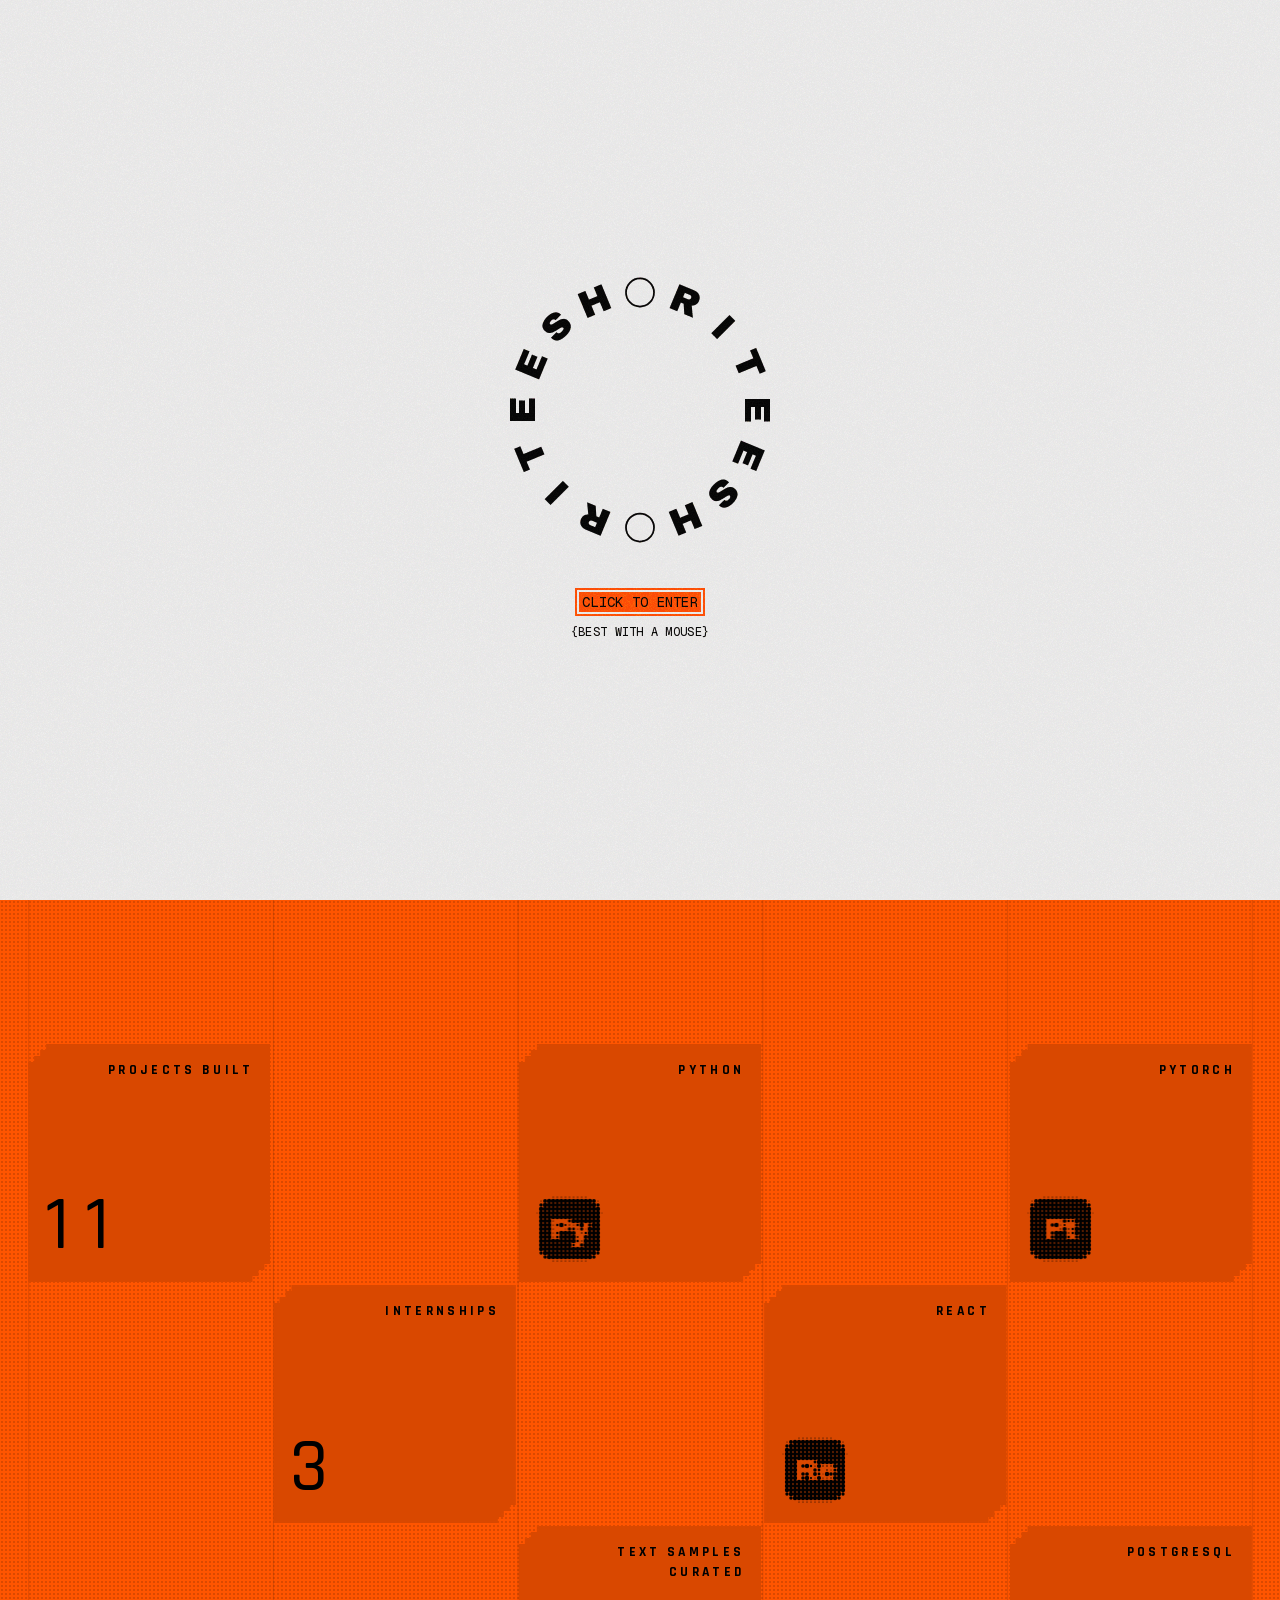
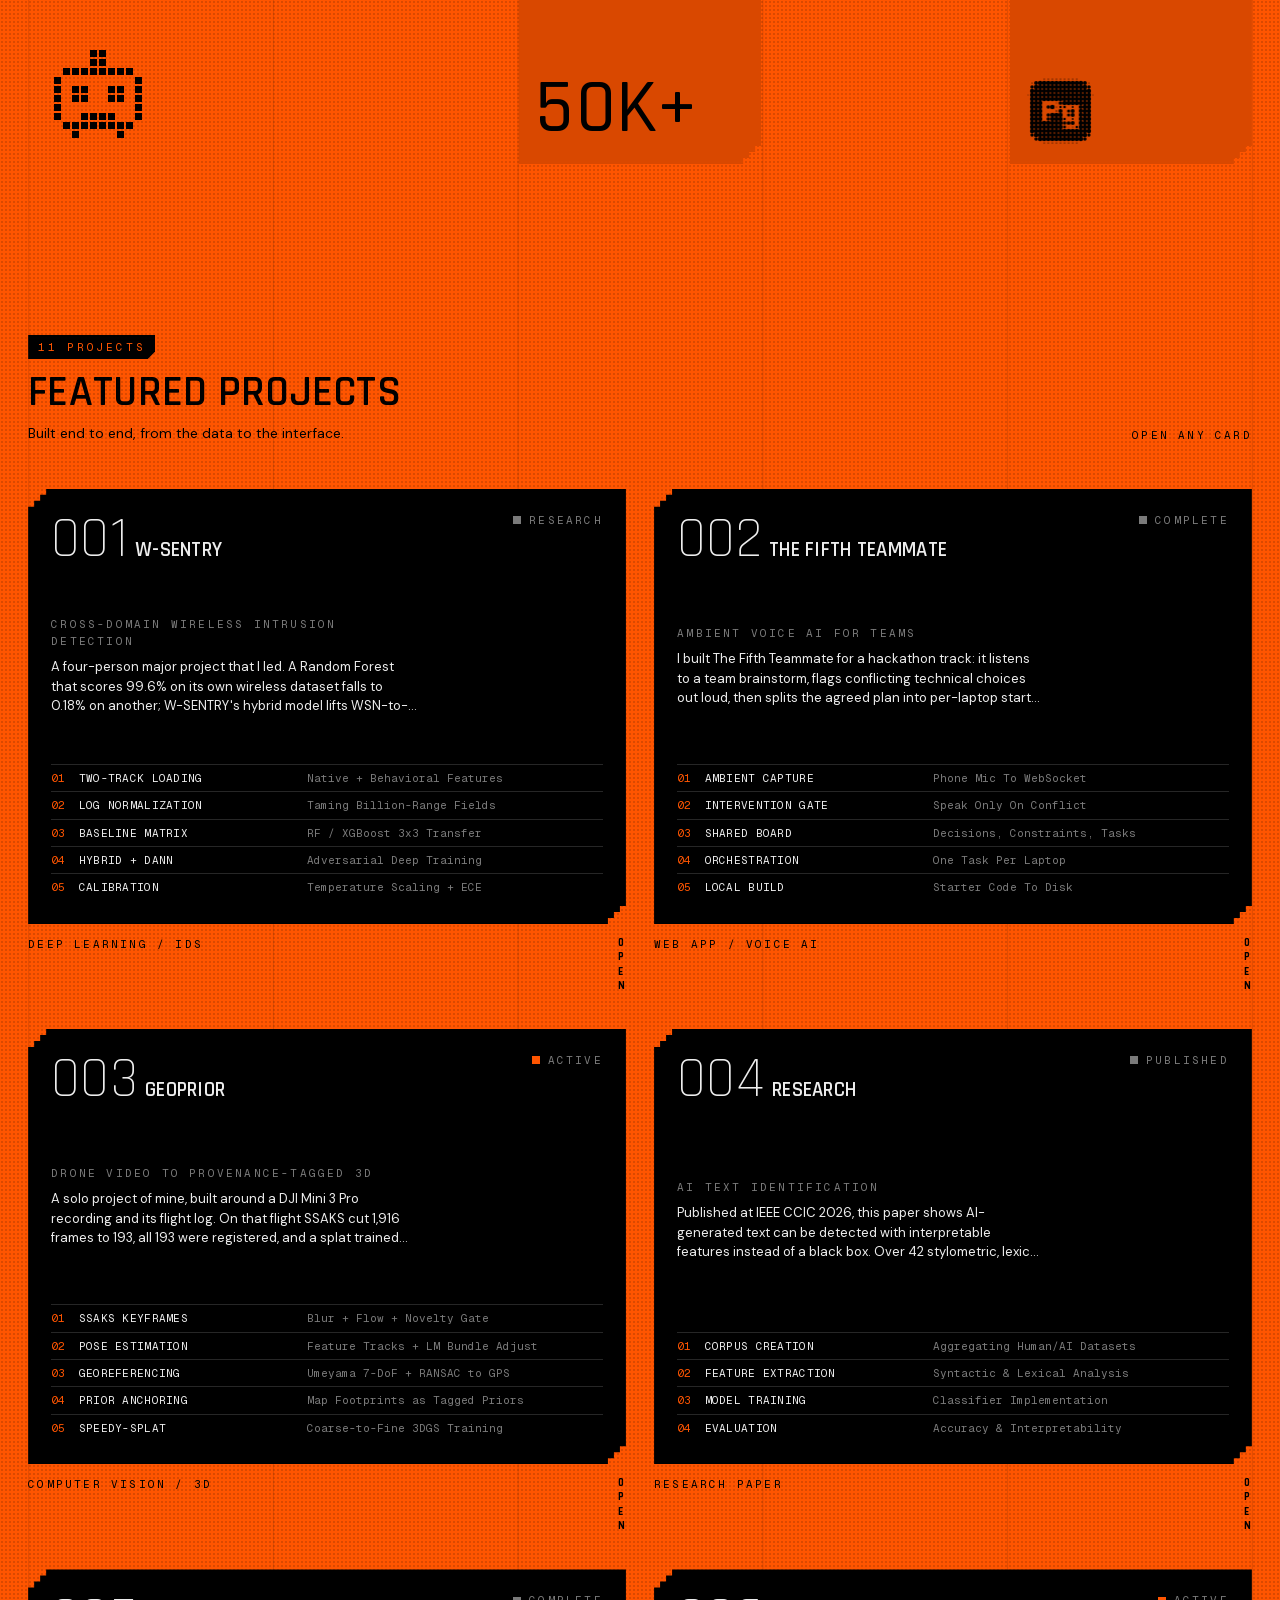
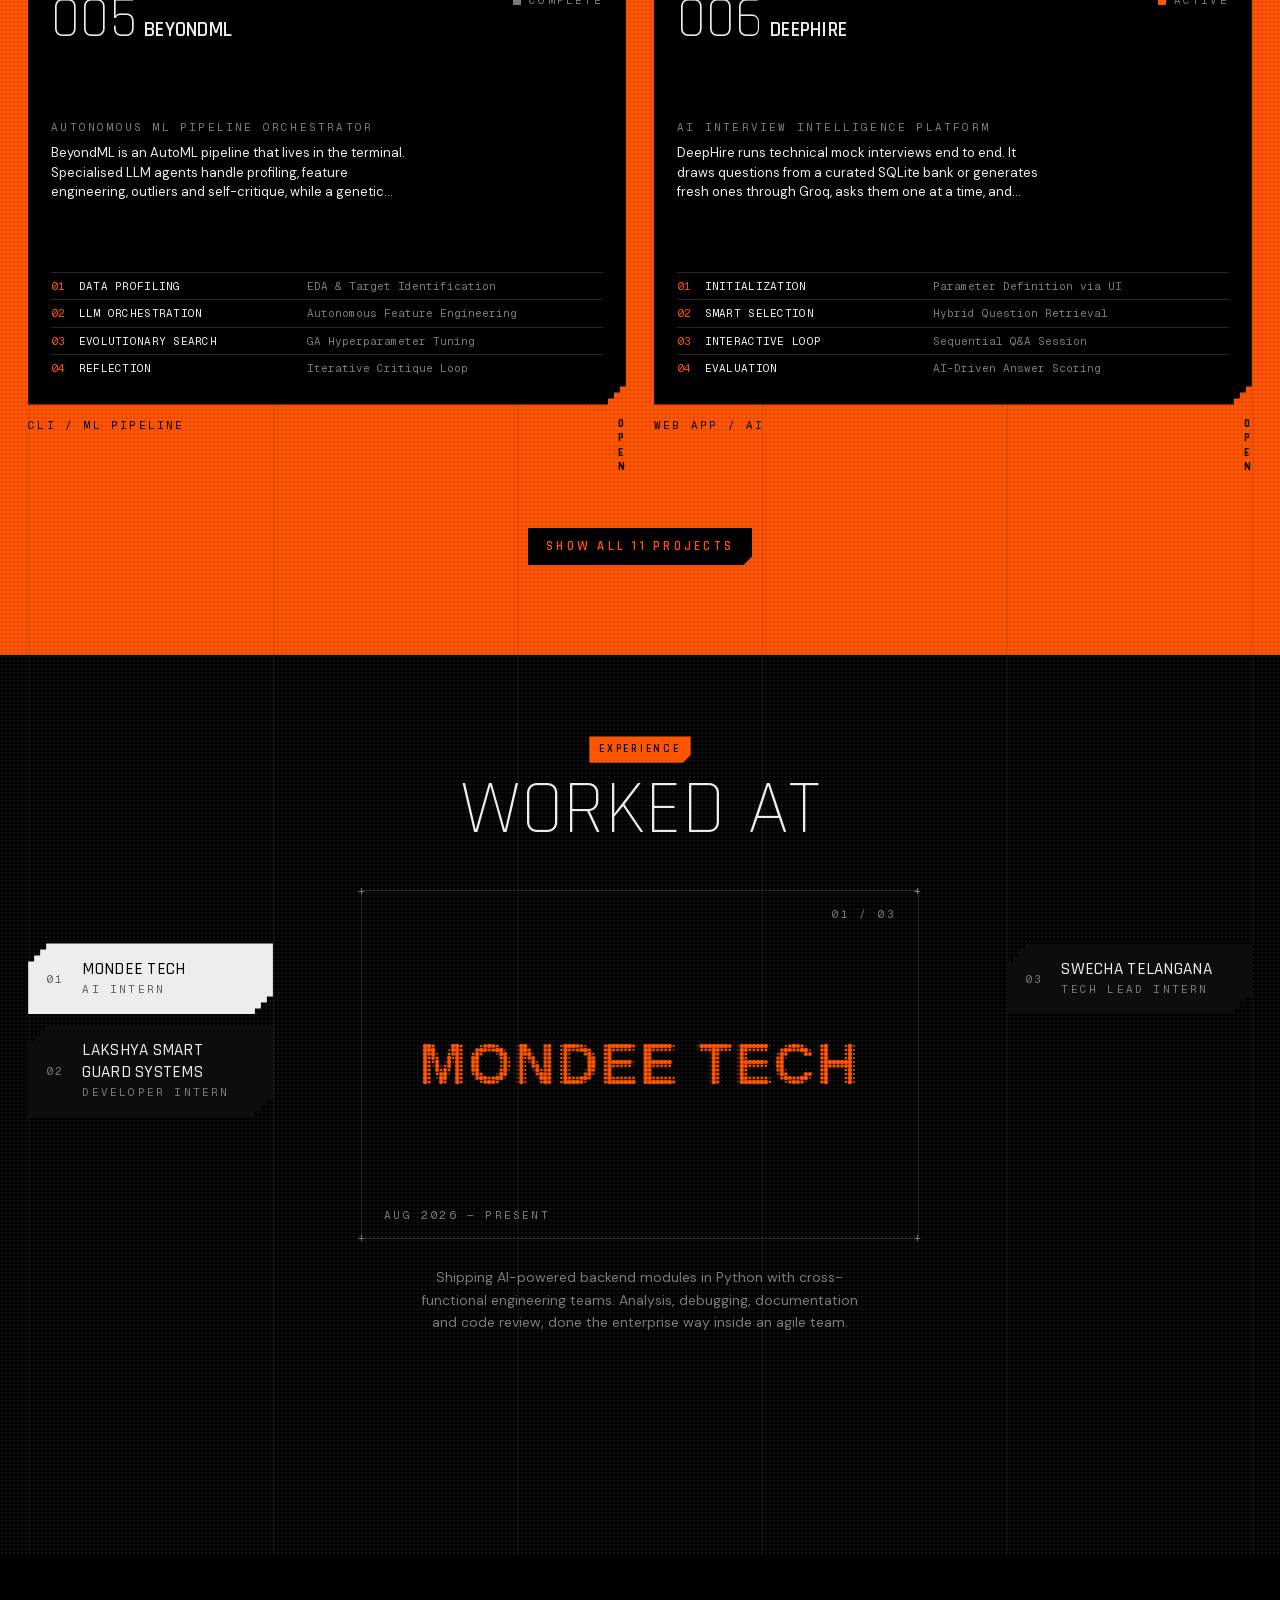
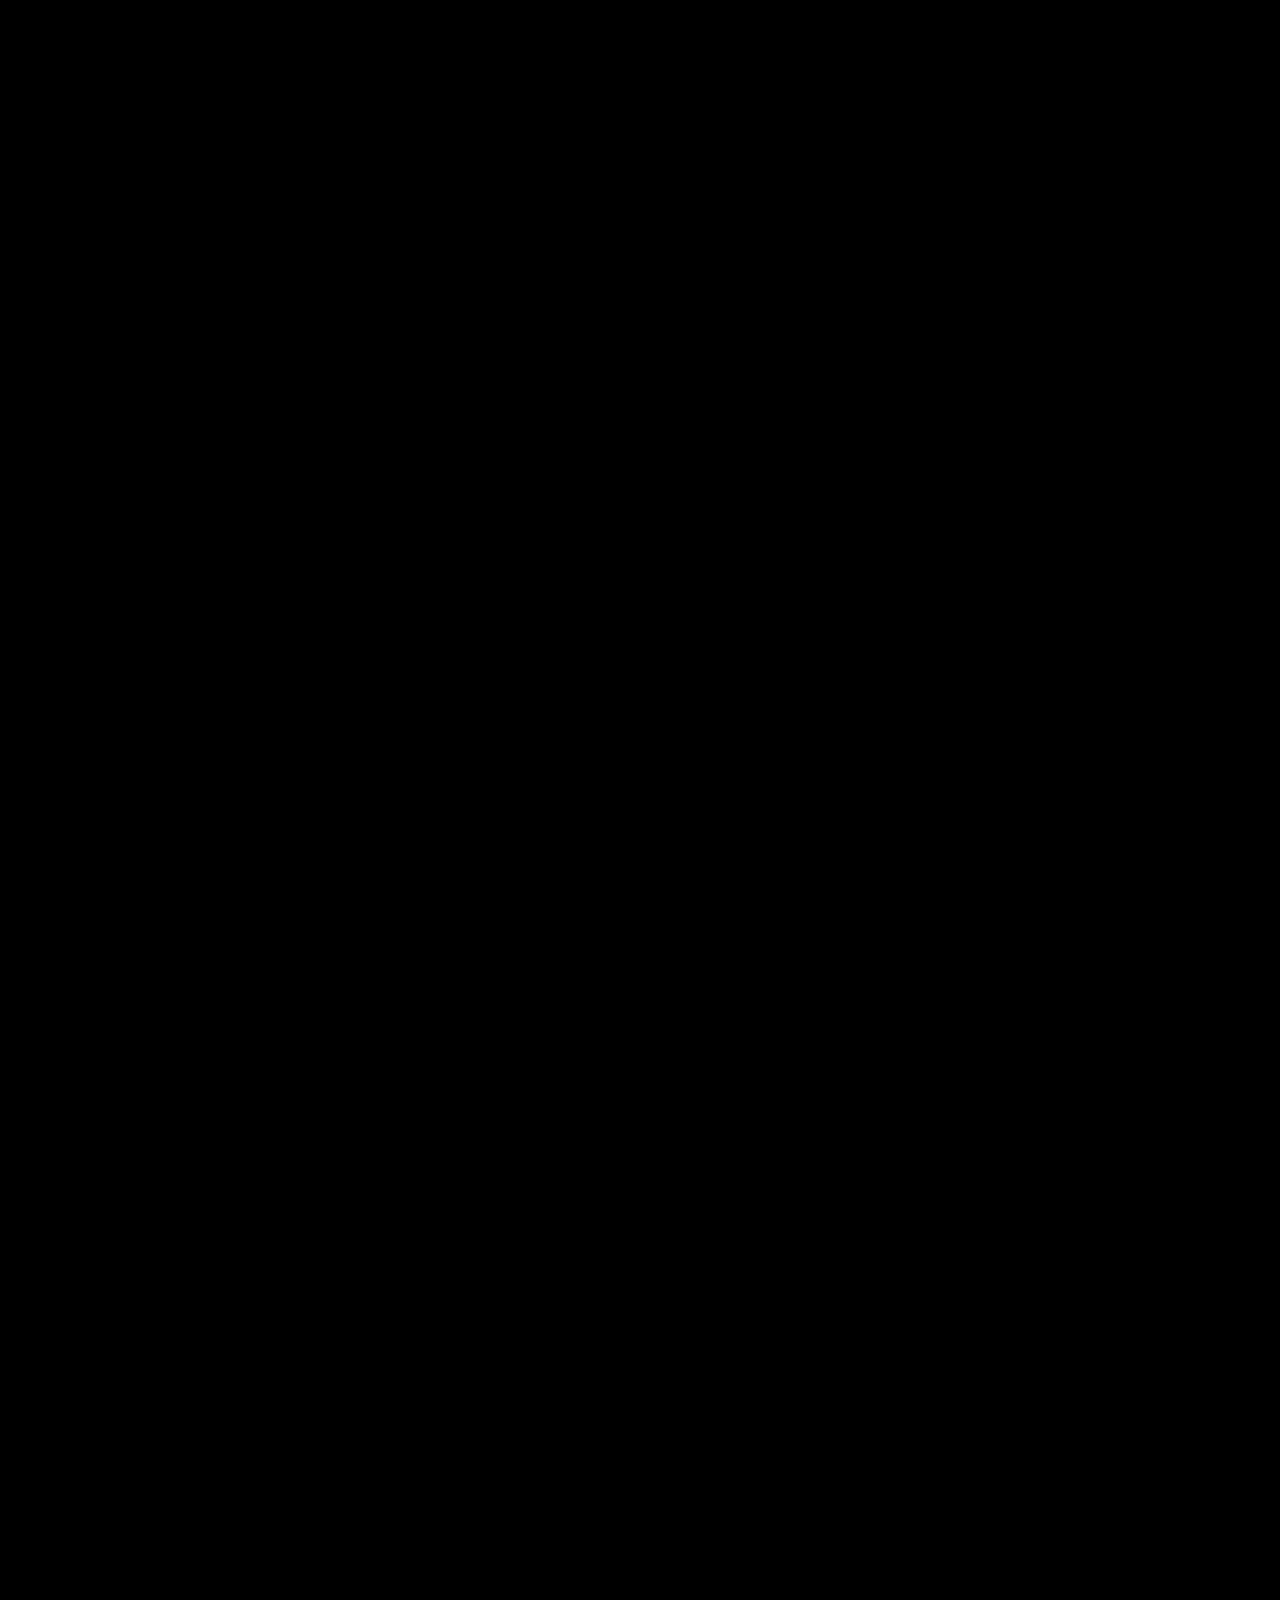
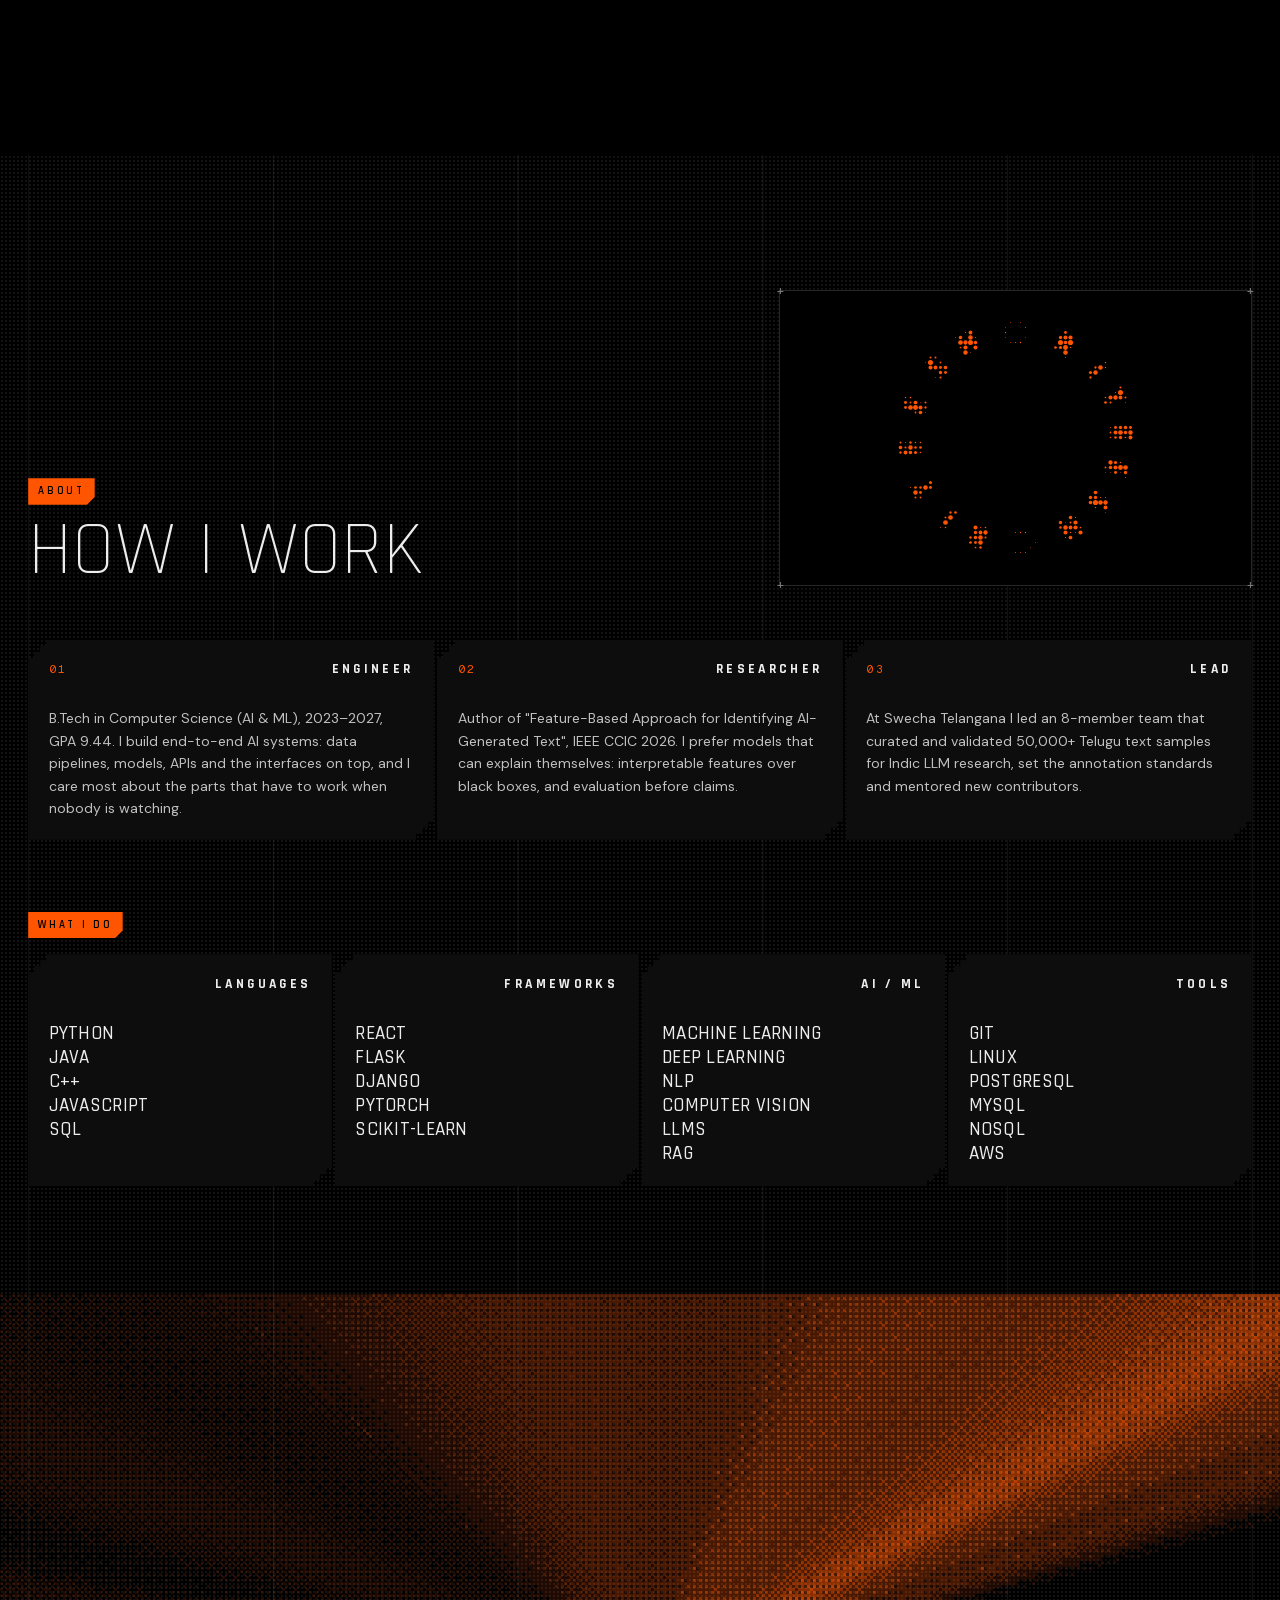
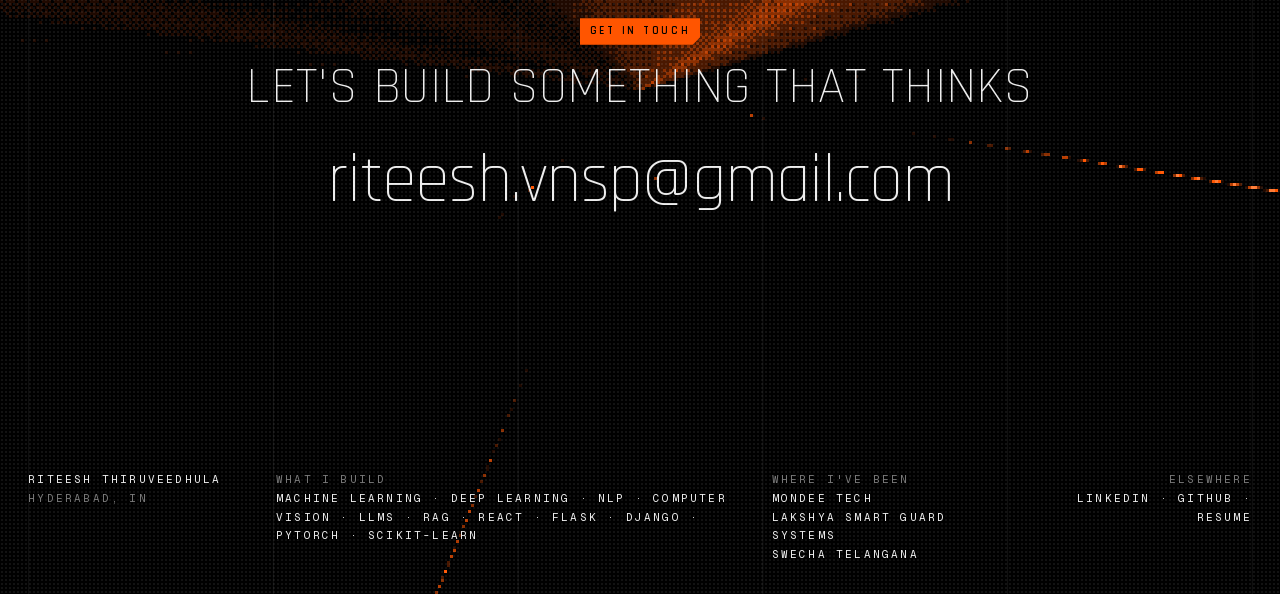
==== commit ca77f19c: "deploy b11b67b" ====
--- a/index.html
+++ b/index.html
@@ -1 +1 @@
-<!DOCTYPE html><!--KxWj7mpwCiJf4pQi8tX1x--><html lang="en"><head><meta charSet="utf-8"/><meta name="viewport" content="width=device-width, initial-scale=1"/><link rel="preload" href="/_next/static/media/3206eb66b875a5b3-s.p.e2b99870.woff2" as="font" crossorigin="" type="font/woff2"/><link rel="preload" href="/_next/static/media/5c285b27cdda1fe8-s.p.a62025f2.woff2" as="font" crossorigin="" type="font/woff2"/><link rel="preload" href="/_next/static/media/5e4d537aaa9e154b-s.p.01f07175.woff2" as="font" crossorigin="" type="font/woff2"/><link rel="preload" href="/_next/static/media/797e433ab948586e-s.p.29207c2f.woff2" as="font" crossorigin="" type="font/woff2"/><link rel="preload" href="/_next/static/media/9d8c99ccf2e734e7-s.p.b2ed600c.woff2" as="font" crossorigin="" type="font/woff2"/><link rel="preload" href="/_next/static/media/a079e02bba5bf7ab-s.p.7367eab7.woff2" as="font" crossorigin="" type="font/woff2"/><link rel="preload" href="/_next/static/media/a10c617c9026098c-s.p.ca7c307b.woff2" as="font" crossorigin="" type="font/woff2"/><link rel="preload" href="/_next/static/media/d23f31b94ad01e54-s.p.4b0b0c7e.woff2" as="font" crossorigin="" type="font/woff2"/><link rel="stylesheet" href="/_next/static/chunks/a9cc06f846c58216.css" data-precedence="next"/><link rel="stylesheet" href="/_next/static/chunks/f80a418465f2792e.css" data-precedence="next"/><link rel="preload" as="script" fetchPriority="low" href="/_next/static/chunks/f402a582c136d78f.js"/><script src="/_next/static/chunks/91adb7bdb9870c6a.js" async=""></script><script src="/_next/static/chunks/b7a3780483aba696.js" async=""></script><script src="/_next/static/chunks/3286a90db5baea98.js" async=""></script><script src="/_next/static/chunks/turbopack-1e8106f5658209a5.js" async=""></script><script src="/_next/static/chunks/7fb8e1210722aa96.js" async=""></script><script src="/_next/static/chunks/9efc8c238b36649e.js" async=""></script><script src="/_next/static/chunks/331bcca48c789d08.js" async=""></script><script src="/_next/static/chunks/fbc209cf7677cdb5.js" async=""></script><script src="/_next/static/chunks/9d8fdfb79c898a09.js" async=""></script><meta name="next-size-adjust" content=""/><title>RITEESH THIRUVEEDHULA — AI ENGINEER</title><meta name="description" content="Riteesh Thiruveedhula, AI engineer in Hyderabad: ML pipelines, LLM systems and the interfaces on top."/><link rel="icon" href="/icon.png?icon.7b75e9c1.png" sizes="256x256" type="image/png"/><script>try{if(sessionStorage.getItem('rt-intro-seen'))document.documentElement.dataset.intro='done'}catch(e){}</script><script src="/_next/static/chunks/a6dad97d9634a72d.js" noModule=""></script></head><body class="geist_mono_8d43a2aa-module__8Li5zG__variable archivo_black_543ab441-module__92e_sG__variable rajdhani_635f1ec8-module__oWRXIG__variable orbitron_cd47e22e-module__xMtCMG__variable dm_sans_851d885b-module__2r4mZq__variable antialiased"><div hidden=""><!--$--><!--/$--></div><div class="intro fixed inset-0" style="z-index:var(--z-intro)"><div class="absolute inset-0 flex flex-col items-center justify-center gap-8 overflow-hidden bg-paper text-ink"><div class="w-[min(40vw,300px)]"><svg viewBox="0 0 1200 1200" role="img" aria-label="Riteesh" class="logo-spin block w-full"><circle cx="600" cy="130" r="56" fill="none" stroke="currentColor" stroke-width="7" transform="rotate(0 600 600)"></circle><text x="600" y="130" text-anchor="middle" dominant-baseline="central" font-family="var(--font-logo), Arial Black, sans-serif" font-size="150" fill="currentColor" transform="rotate(22.5 600 600)">R</text><text x="600" y="130" text-anchor="middle" dominant-baseline="central" font-family="var(--font-logo), Arial Black, sans-serif" font-size="150" fill="currentColor" transform="rotate(45 600 600)">I</text><text x="600" y="130" text-anchor="middle" dominant-baseline="central" font-family="var(--font-logo), Arial Black, sans-serif" font-size="150" fill="currentColor" transform="rotate(67.5 600 600)">T</text><text x="600" y="130" text-anchor="middle" dominant-baseline="central" font-family="var(--font-logo), Arial Black, sans-serif" font-size="150" fill="currentColor" transform="rotate(90 600 600)">E</text><text x="600" y="130" text-anchor="middle" dominant-baseline="central" font-family="var(--font-logo), Arial Black, sans-serif" font-size="150" fill="currentColor" transform="rotate(112.5 600 600)">E</text><text x="600" y="130" text-anchor="middle" dominant-baseline="central" font-family="var(--font-logo), Arial Black, sans-serif" font-size="150" fill="currentColor" transform="rotate(135 600 600)">S</text><text x="600" y="130" text-anchor="middle" dominant-baseline="central" font-family="var(--font-logo), Arial Black, sans-serif" font-size="150" fill="currentColor" transform="rotate(157.5 600 600)">H</text><circle cx="600" cy="130" r="56" fill="none" stroke="currentColor" stroke-width="7" transform="rotate(180 600 600)"></circle><text x="600" y="130" text-anchor="middle" dominant-baseline="central" font-family="var(--font-logo), Arial Black, sans-serif" font-size="150" fill="currentColor" transform="rotate(202.5 600 600)">R</text><text x="600" y="130" text-anchor="middle" dominant-baseline="central" font-family="var(--font-logo), Arial Black, sans-serif" font-size="150" fill="currentColor" transform="rotate(225 600 600)">I</text><text x="600" y="130" text-anchor="middle" dominant-baseline="central" font-family="var(--font-logo), Arial Black, sans-serif" font-size="150" fill="currentColor" transform="rotate(247.5 600 600)">T</text><text x="600" y="130" text-anchor="middle" dominant-baseline="central" font-family="var(--font-logo), Arial Black, sans-serif" font-size="150" fill="currentColor" transform="rotate(270 600 600)">E</text><text x="600" y="130" text-anchor="middle" dominant-baseline="central" font-family="var(--font-logo), Arial Black, sans-serif" font-size="150" fill="currentColor" transform="rotate(292.5 600 600)">E</text><text x="600" y="130" text-anchor="middle" dominant-baseline="central" font-family="var(--font-logo), Arial Black, sans-serif" font-size="150" fill="currentColor" transform="rotate(315 600 600)">S</text><text x="600" y="130" text-anchor="middle" dominant-baseline="central" font-family="var(--font-logo), Arial Black, sans-serif" font-size="150" fill="currentColor" transform="rotate(337.5 600 600)">H</text></svg></div><div class="flex flex-col items-center gap-3"><button type="button" autofocus="" data-scramble="true" class="hl cursor-pointer px-2 py-1 text-sm">CLICK TO ENTER</button><p class="text-xs">{BEST WITH A MOUSE}</p></div></div></div><div aria-hidden="true" class="fixed inset-0 bg-ink/60" style="z-index:var(--z-menu);opacity:0;visibility:hidden"></div><nav id="site-menu" aria-label="Menu" inert="" class="fixed inset-x-0 top-0 flex min-h-[48vh] flex-col justify-end gap-7 bg-ink px-[2.2vw] pb-[2.4vw] pt-32 text-[13px] font-medium leading-[1.45] text-paper" style="z-index:var(--z-menu);visibility:hidden"><div class="flex flex-wrap items-center gap-x-5 gap-y-2"><span class="w-32 md:w-[22vw]">{LINKS}</span><a data-scramble="true" class="px-1 hover:bg-accent hover:text-ink focus-visible:bg-accent focus-visible:text-ink" href="https://www.linkedin.com/in/riteesh2k6" target="_blank" rel="noopener">LKDN</a><a data-scramble="true" class="px-1 hover:bg-accent hover:text-ink focus-visible:bg-accent focus-visible:text-ink" href="https://github.com/Riteesh-2k6" target="_blank" rel="noopener">GH</a><a data-scramble="true" class="px-1 hover:bg-accent hover:text-ink focus-visible:bg-accent focus-visible:text-ink" href="mailto:riteesh.vnsp@gmail.com">MAIL</a></div><div class="flex flex-wrap items-end justify-between gap-4"><div class="flex items-center gap-x-5"><span class="w-32 md:w-[22vw]">{RESUME}</span><a data-scramble="true" class="px-1 hover:bg-accent hover:text-ink focus-visible:bg-accent focus-visible:text-ink" href="/resume.pdf" target="_blank" rel="noopener">VIEW PDF</a></div><button type="button" data-scramble="true" class="px-1 hover:bg-accent hover:text-ink focus-visible:bg-accent focus-visible:text-ink cursor-pointer">CONTACT</button></div></nav><header class="fixed inset-x-0 top-0 grid grid-cols-[1fr_auto] items-start px-[2.2vw] pt-[max(16px,1.6vw)] text-[11px] leading-[1.7] tracking-[0.2em] text-paper md:grid-cols-5" style="z-index:var(--z-header)"><a href="/" aria-label="Home" data-cursor-label="HOME" class="flex items-center gap-3 self-center"><svg viewBox="0 0 1200 1200" role="img" aria-label="Riteesh" aria-hidden="true" class="logo-spin block w-[max(44px,3.4vw)]"><circle cx="600" cy="130" r="56" fill="none" stroke="currentColor" stroke-width="7" transform="rotate(0 600 600)"></circle><text x="600" y="130" text-anchor="middle" dominant-baseline="central" font-family="var(--font-logo), Arial Black, sans-serif" font-size="150" fill="currentColor" transform="rotate(22.5 600 600)">R</text><text x="600" y="130" text-anchor="middle" dominant-baseline="central" font-family="var(--font-logo), Arial Black, sans-serif" font-size="150" fill="currentColor" transform="rotate(45 600 600)">I</text><text x="600" y="130" text-anchor="middle" dominant-baseline="central" font-family="var(--font-logo), Arial Black, sans-serif" font-size="150" fill="currentColor" transform="rotate(67.5 600 600)">T</text><text x="600" y="130" text-anchor="middle" dominant-baseline="central" font-family="var(--font-logo), Arial Black, sans-serif" font-size="150" fill="currentColor" transform="rotate(90 600 600)">E</text><text x="600" y="130" text-anchor="middle" dominant-baseline="central" font-family="var(--font-logo), Arial Black, sans-serif" font-size="150" fill="currentColor" transform="rotate(112.5 600 600)">E</text><text x="600" y="130" text-anchor="middle" dominant-baseline="central" font-family="var(--font-logo), Arial Black, sans-serif" font-size="150" fill="currentColor" transform="rotate(135 600 600)">S</text><text x="600" y="130" text-anchor="middle" dominant-baseline="central" font-family="var(--font-logo), Arial Black, sans-serif" font-size="150" fill="currentColor" transform="rotate(157.5 600 600)">H</text><circle cx="600" cy="130" r="56" fill="none" stroke="currentColor" stroke-width="7" transform="rotate(180 600 600)"></circle><text x="600" y="130" text-anchor="middle" dominant-baseline="central" font-family="var(--font-logo), Arial Black, sans-serif" font-size="150" fill="currentColor" transform="rotate(202.5 600 600)">R</text><text x="600" y="130" text-anchor="middle" dominant-baseline="central" font-family="var(--font-logo), Arial Black, sans-serif" font-size="150" fill="currentColor" transform="rotate(225 600 600)">I</text><text x="600" y="130" text-anchor="middle" dominant-baseline="central" font-family="var(--font-logo), Arial Black, sans-serif" font-size="150" fill="currentColor" transform="rotate(247.5 600 600)">T</text><text x="600" y="130" text-anchor="middle" dominant-baseline="central" font-family="var(--font-logo), Arial Black, sans-serif" font-size="150" fill="currentColor" transform="rotate(270 600 600)">E</text><text x="600" y="130" text-anchor="middle" dominant-baseline="central" font-family="var(--font-logo), Arial Black, sans-serif" font-size="150" fill="currentColor" transform="rotate(292.5 600 600)">E</text><text x="600" y="130" text-anchor="middle" dominant-baseline="central" font-family="var(--font-logo), Arial Black, sans-serif" font-size="150" fill="currentColor" transform="rotate(315 600 600)">S</text><text x="600" y="130" text-anchor="middle" dominant-baseline="central" font-family="var(--font-logo), Arial Black, sans-serif" font-size="150" fill="currentColor" transform="rotate(337.5 600 600)">H</text></svg><span class="[text-shadow:0_0_6px_#000,0_0_2px_#000] font-tech text-[15px] font-bold tracking-normal">RITEESH VNSP</span></a><p class="hidden self-center md:block"><span class="[text-shadow:0_0_6px_#000,0_0_2px_#000] text-paper/70">PORTFOLIO - <span class="text-paper">V2</span></span></p><div class="hidden gap-5 self-center md:flex"></div><p class="hidden text-paper/70 md:block"><span class="[text-shadow:0_0_6px_#000,0_0_2px_#000]">HYDERABAD, IN</span><br/><span class="[text-shadow:0_0_6px_#000,0_0_2px_#000]"> </span></p><div class="flex items-start justify-between gap-4"><p class="hidden text-paper/70 md:block"><span class="[text-shadow:0_0_6px_#000,0_0_2px_#000]">17°23&#x27;06.0&quot;N</span><br/><span class="[text-shadow:0_0_6px_#000,0_0_2px_#000]">78°29&#x27;12.0&quot;E</span></p><button type="button" aria-expanded="false" aria-controls="site-menu" class="relative cursor-pointer bg-surface px-[1.4em] py-[0.6em] font-tech text-[15px] font-bold tracking-normal text-paper"><span aria-hidden="true" class="absolute left-0 top-0 h-2 w-2 border-l-2 border-t-2 border-accent"></span><span aria-hidden="true" class="absolute bottom-0 right-0 h-2 w-2 border-b-2 border-r-2 border-accent"></span><span data-scramble="true">MENU</span></button></div></header><main><div><section id="hero" class="relative bg-ink text-paper" style="min-height:100vh"><div class="min-h-screen relative bg-ink text-paper  "><div class="absolute inset-0"><div class="absolute inset-0"><div class="relative h-full w-full overflow-hidden"><canvas class="absolute inset-0 block h-full w-full" aria-hidden="true"></canvas></div></div></div><div aria-hidden="true" class="grid-lines pointer-events-none absolute inset-0 z-[5] [--grid-line:rgb(255_255_255/0.07)]"></div><div class="@container absolute inset-y-0 inset-x-[2.2vw] z-10"><span aria-hidden="true" class="absolute hidden h-2 w-[3px] -translate-x-1/2 bg-accent md:block" style="left:0%;top:24%"></span><span aria-hidden="true" class="absolute hidden h-2 w-[3px] -translate-x-1/2 bg-accent md:block" style="left:40%;top:52%"></span><span aria-hidden="true" class="absolute hidden h-2 w-[3px] -translate-x-1/2 bg-accent md:block" style="left:100%;top:31%"></span><div class="absolute left-0 top-[14%] hidden w-[20%] border-l-[3px] border-accent pl-[1.2em] md:block text-[11px] leading-[1.7] tracking-[0.2em] text-paper/80"><p class="flex justify-between"><a href="https://www.linkedin.com/in/riteesh2k6" target="_blank" rel="noopener noreferrer" class="[text-shadow:0_0_6px_#000,0_0_2px_#000] transition-colors hover:text-accent">LINKEDIN</a><a href="https://github.com/Riteesh-2k6" target="_blank" rel="noopener noreferrer" class="[text-shadow:0_0_6px_#000,0_0_2px_#000] transition-colors hover:text-accent">GITHUB</a><a href="/resume.pdf" target="_blank" rel="noopener noreferrer" class="[text-shadow:0_0_6px_#000,0_0_2px_#000] transition-colors hover:text-accent">RESUME</a></p><a href="mailto:riteesh.vnsp@gmail.com" class="flex justify-between transition-colors hover:text-accent"><span class="[text-shadow:0_0_6px_#000,0_0_2px_#000]">RITEESH.VNSP</span><span class="[text-shadow:0_0_6px_#000,0_0_2px_#000]">@<!-- -->GMAIL.COM</span></a></div><p class="absolute left-0 top-[16%] w-full font-body text-[clamp(14px,1.05vw,19px)] font-normal normal-case leading-[1.55] tracking-normal text-dim md:top-[32%] md:w-[40%] md:indent-[50%] transition-[opacity,transform] duration-1000 delay-200 translate-y-4 opacity-0"><span class="[text-shadow:0_0_6px_#000,0_0_2px_#000]">I&#x27;m an AI engineer who wants models that can <em class="text-paper">explain</em> themselves, and <code class="font-mono text-[0.92em] text-accent">&lt;code/&gt;</code> that keeps working when nobody is watching. I build end to end: data pipelines, models, APIs and the interfaces on top.</span></p><span class="notch absolute left-0 top-[63%] bg-accent px-[0.9em] py-[0.4em] font-tech text-[clamp(11px,0.85vw,15px)] font-semibold tracking-[0.25em] text-ink md:top-[65%] transition-[opacity,transform] duration-1000 delay-300 translate-y-4 opacity-0">AI ENGINEER</span><h1 class="font-name text-paper"><span class="sr-only">RITEESH VNSP</span><span aria-hidden="true"><span class="absolute right-[-5cqw] top-[66%] block h-[21cqw] w-[105cqw] md:right-[calc(60%-1.65cqw)] md:top-[62.5%] md:h-[7cqw] md:w-[33cqw] transition-[opacity,transform] duration-1000 delay-300 translate-y-4 opacity-0"><div class="relative w-full h-full select-none" style="touch-action:none" role="img" aria-label="RITEESH"><canvas class="block w-full h-full"></canvas></div></span><span class="absolute left-[-5cqw] top-[77%] block h-[21cqw] w-[105cqw] md:left-[-1.5cqw] md:top-[77%] md:h-[7cqw] md:w-[30cqw] transition-[opacity,transform] duration-1000 delay-500 translate-y-4 opacity-0"><div class="relative w-full h-full select-none" style="touch-action:none" role="img" aria-label="VNSP"><canvas class="block w-full h-full"></canvas></div></span></span></h1><p class="absolute left-0 top-[76.5%] hidden md:block text-[11px] leading-[1.7] tracking-[0.2em] text-paper/80"><span class="[text-shadow:0_0_6px_#000,0_0_2px_#000]">A STUDENT</span></p><p class="absolute bottom-[7.6%] right-[60%] hidden text-right md:block text-[11px] leading-[1.7] tracking-[0.2em] text-paper/80"><span class="[text-shadow:0_0_6px_#000,0_0_2px_#000]">OF AI &amp; ML, CLASS OF 2027</span></p><p class="absolute right-[20%] top-[15%] hidden md:block text-[11px] leading-[1.7] tracking-[0.2em] text-paper/80"><span class="[text-shadow:0_0_6px_#000,0_0_2px_#000]">FROM</span></p><p class="absolute right-0 top-[13.5%] hidden font-tech text-[5.6cqw] font-light leading-none text-paper md:block">IN</p><p class="absolute bottom-[8%] right-0 hidden [writing-mode:vertical-rl] md:block text-[11px] leading-[1.7] tracking-[0.2em] text-paper/80"><span class="[text-shadow:0_0_6px_#000,0_0_2px_#000]">SCROLL DOWN</span></p></div><span aria-hidden="true" class="pointer-events-none fixed z-[60] font-name font-bold leading-none text-paper" style="visibility:hidden"></span></div></section><section id="stats" class="relative bg-accent text-ink [--dot:rgb(0_0_0/0.14)]" style="min-height:100vh"><div class="min-h-screen relative bg-accent text-ink [--dot:rgb(0_0_0/0.14)] dot-grid "><div aria-hidden="true" class="grid-lines pointer-events-none absolute inset-0 [--grid-line:rgb(0_0_0/0.12)]"></div><div class="relative grid grid-cols-2 gap-[3px] px-[2.2vw] pb-[4vh] pt-[max(96px,16vh)] md:h-screen md:grid-cols-5 md:grid-rows-3"><div class="min-h-[24vh] md:min-h-0"><div class="pixel-corners flex h-full flex-col justify-between bg-[#d94800] p-[clamp(12px,1.3vw,24px)]"><p class="text-right font-tech text-[clamp(12px,1.05vw,19px)] font-bold tracking-[0.25em]">PROJECTS BUILT</p><p class="font-tech text-[clamp(56px,6vw,120px)] font-medium leading-none"><span class="inline-flex"><span class="inline-block h-[1em] overflow-hidden"><span class="flex flex-col transition-transform duration-[1600ms] ease-[cubic-bezier(0.2,0.8,0.2,1)]" style="transform:translateY(-0em);transition-delay:0ms"><span class="h-[1em]">0</span><span class="h-[1em]">1</span><span class="h-[1em]">2</span><span class="h-[1em]">3</span><span class="h-[1em]">4</span><span class="h-[1em]">5</span><span class="h-[1em]">6</span><span class="h-[1em]">7</span><span class="h-[1em]">8</span><span class="h-[1em]">9</span></span></span><span class="inline-block h-[1em] overflow-hidden"><span class="flex flex-col transition-transform duration-[1600ms] ease-[cubic-bezier(0.2,0.8,0.2,1)]" style="transform:translateY(-0em);transition-delay:120ms"><span class="h-[1em]">0</span><span class="h-[1em]">1</span><span class="h-[1em]">2</span><span class="h-[1em]">3</span><span class="h-[1em]">4</span><span class="h-[1em]">5</span><span class="h-[1em]">6</span><span class="h-[1em]">7</span><span class="h-[1em]">8</span><span class="h-[1em]">9</span></span></span></span></p></div></div><div aria-hidden="true" class="hidden md:block"></div><div class="min-h-[24vh] md:min-h-0"><div class="pixel-corners flex h-full flex-col justify-between bg-[#d94800] p-[clamp(12px,1.3vw,24px)]"><p class="text-right font-tech text-[clamp(12px,1.05vw,19px)] font-bold tracking-[0.25em]">PYTHON</p><canvas aria-hidden="true" class="block h-[clamp(56px,5.5vw,110px)] w-[clamp(56px,5.5vw,110px)]"></canvas></div></div><div aria-hidden="true" class="hidden md:block"></div><div class="min-h-[24vh] md:min-h-0"><div class="pixel-corners flex h-full flex-col justify-between bg-[#d94800] p-[clamp(12px,1.3vw,24px)]"><p class="text-right font-tech text-[clamp(12px,1.05vw,19px)] font-bold tracking-[0.25em]">PYTORCH</p><canvas aria-hidden="true" class="block h-[clamp(56px,5.5vw,110px)] w-[clamp(56px,5.5vw,110px)]"></canvas></div></div><div aria-hidden="true" class="hidden md:block"></div><div class="min-h-[24vh] md:min-h-0"><div class="pixel-corners flex h-full flex-col justify-between bg-[#d94800] p-[clamp(12px,1.3vw,24px)]"><p class="text-right font-tech text-[clamp(12px,1.05vw,19px)] font-bold tracking-[0.25em]">INTERNSHIPS</p><p class="font-tech text-[clamp(56px,6vw,120px)] font-medium leading-none"><span class="inline-flex"><span class="inline-block h-[1em] overflow-hidden"><span class="flex flex-col transition-transform duration-[1600ms] ease-[cubic-bezier(0.2,0.8,0.2,1)]" style="transform:translateY(-0em);transition-delay:0ms"><span class="h-[1em]">0</span><span class="h-[1em]">1</span><span class="h-[1em]">2</span><span class="h-[1em]">3</span><span class="h-[1em]">4</span><span class="h-[1em]">5</span><span class="h-[1em]">6</span><span class="h-[1em]">7</span><span class="h-[1em]">8</span><span class="h-[1em]">9</span></span></span></span></p></div></div><div aria-hidden="true" class="hidden md:block"></div><div class="min-h-[24vh] md:min-h-0"><div class="pixel-corners flex h-full flex-col justify-between bg-[#d94800] p-[clamp(12px,1.3vw,24px)]"><p class="text-right font-tech text-[clamp(12px,1.05vw,19px)] font-bold tracking-[0.25em]">REACT</p><canvas aria-hidden="true" class="block h-[clamp(56px,5.5vw,110px)] w-[clamp(56px,5.5vw,110px)]"></canvas></div></div><div aria-hidden="true" class="hidden md:block"></div><div aria-hidden="true" class="hidden items-end p-[2vw] md:flex"><div class="grid grid-cols-10 gap-[2px]"><span class="h-[clamp(6px,0.55vw,10px)] w-[clamp(6px,0.55vw,10px)] "></span><span class="h-[clamp(6px,0.55vw,10px)] w-[clamp(6px,0.55vw,10px)] "></span><span class="h-[clamp(6px,0.55vw,10px)] w-[clamp(6px,0.55vw,10px)] "></span><span class="h-[clamp(6px,0.55vw,10px)] w-[clamp(6px,0.55vw,10px)] "></span><span class="h-[clamp(6px,0.55vw,10px)] w-[clamp(6px,0.55vw,10px)] bg-ink"></span><span class="h-[clamp(6px,0.55vw,10px)] w-[clamp(6px,0.55vw,10px)] bg-ink"></span><span class="h-[clamp(6px,0.55vw,10px)] w-[clamp(6px,0.55vw,10px)] "></span><span class="h-[clamp(6px,0.55vw,10px)] w-[clamp(6px,0.55vw,10px)] "></span><span class="h-[clamp(6px,0.55vw,10px)] w-[clamp(6px,0.55vw,10px)] "></span><span class="h-[clamp(6px,0.55vw,10px)] w-[clamp(6px,0.55vw,10px)] "></span><span class="h-[clamp(6px,0.55vw,10px)] w-[clamp(6px,0.55vw,10px)] "></span><span class="h-[clamp(6px,0.55vw,10px)] w-[clamp(6px,0.55vw,10px)] "></span><span class="h-[clamp(6px,0.55vw,10px)] w-[clamp(6px,0.55vw,10px)] "></span><span class="h-[clamp(6px,0.55vw,10px)] w-[clamp(6px,0.55vw,10px)] "></span><span class="h-[clamp(6px,0.55vw,10px)] w-[clamp(6px,0.55vw,10px)] bg-ink"></span><span class="h-[clamp(6px,0.55vw,10px)] w-[clamp(6px,0.55vw,10px)] bg-ink"></span><span class="h-[clamp(6px,0.55vw,10px)] w-[clamp(6px,0.55vw,10px)] "></span><span class="h-[clamp(6px,0.55vw,10px)] w-[clamp(6px,0.55vw,10px)] "></span><span class="h-[clamp(6px,0.55vw,10px)] w-[clamp(6px,0.55vw,10px)] "></span><span class="h-[clamp(6px,0.55vw,10px)] w-[clamp(6px,0.55vw,10px)] "></span><span class="h-[clamp(6px,0.55vw,10px)] w-[clamp(6px,0.55vw,10px)] "></span><span class="h-[clamp(6px,0.55vw,10px)] w-[clamp(6px,0.55vw,10px)] bg-ink"></span><span class="h-[clamp(6px,0.55vw,10px)] w-[clamp(6px,0.55vw,10px)] bg-ink"></span><span class="h-[clamp(6px,0.55vw,10px)] w-[clamp(6px,0.55vw,10px)] bg-ink"></span><span class="h-[clamp(6px,0.55vw,10px)] w-[clamp(6px,0.55vw,10px)] bg-ink"></span><span class="h-[clamp(6px,0.55vw,10px)] w-[clamp(6px,0.55vw,10px)] bg-ink"></span><span class="h-[clamp(6px,0.55vw,10px)] w-[clamp(6px,0.55vw,10px)] bg-ink"></span><span class="h-[clamp(6px,0.55vw,10px)] w-[clamp(6px,0.55vw,10px)] bg-ink"></span><span class="h-[clamp(6px,0.55vw,10px)] w-[clamp(6px,0.55vw,10px)] bg-ink"></span><span class="h-[clamp(6px,0.55vw,10px)] w-[clamp(6px,0.55vw,10px)] "></span><span class="h-[clamp(6px,0.55vw,10px)] w-[clamp(6px,0.55vw,10px)] bg-ink"></span><span class="h-[clamp(6px,0.55vw,10px)] w-[clamp(6px,0.55vw,10px)] "></span><span class="h-[clamp(6px,0.55vw,10px)] w-[clamp(6px,0.55vw,10px)] "></span><span class="h-[clamp(6px,0.55vw,10px)] w-[clamp(6px,0.55vw,10px)] "></span><span class="h-[clamp(6px,0.55vw,10px)] w-[clamp(6px,0.55vw,10px)] "></span><span class="h-[clamp(6px,0.55vw,10px)] w-[clamp(6px,0.55vw,10px)] "></span><span class="h-[clamp(6px,0.55vw,10px)] w-[clamp(6px,0.55vw,10px)] "></span><span class="h-[clamp(6px,0.55vw,10px)] w-[clamp(6px,0.55vw,10px)] "></span><span class="h-[clamp(6px,0.55vw,10px)] w-[clamp(6px,0.55vw,10px)] "></span><span class="h-[clamp(6px,0.55vw,10px)] w-[clamp(6px,0.55vw,10px)] bg-ink"></span><span class="h-[clamp(6px,0.55vw,10px)] w-[clamp(6px,0.55vw,10px)] bg-ink"></span><span class="h-[clamp(6px,0.55vw,10px)] w-[clamp(6px,0.55vw,10px)] "></span><span class="h-[clamp(6px,0.55vw,10px)] w-[clamp(6px,0.55vw,10px)] bg-ink"></span><span class="h-[clamp(6px,0.55vw,10px)] w-[clamp(6px,0.55vw,10px)] bg-ink"></span><span class="h-[clamp(6px,0.55vw,10px)] w-[clamp(6px,0.55vw,10px)] "></span><span class="h-[clamp(6px,0.55vw,10px)] w-[clamp(6px,0.55vw,10px)] "></span><span class="h-[clamp(6px,0.55vw,10px)] w-[clamp(6px,0.55vw,10px)] bg-ink"></span><span class="h-[clamp(6px,0.55vw,10px)] w-[clamp(6px,0.55vw,10px)] bg-ink"></span><span class="h-[clamp(6px,0.55vw,10px)] w-[clamp(6px,0.55vw,10px)] "></span><span class="h-[clamp(6px,0.55vw,10px)] w-[clamp(6px,0.55vw,10px)] bg-ink"></span><span class="h-[clamp(6px,0.55vw,10px)] w-[clamp(6px,0.55vw,10px)] bg-ink"></span><span class="h-[clamp(6px,0.55vw,10px)] w-[clamp(6px,0.55vw,10px)] "></span><span class="h-[clamp(6px,0.55vw,10px)] w-[clamp(6px,0.55vw,10px)] bg-ink"></span><span class="h-[clamp(6px,0.55vw,10px)] w-[clamp(6px,0.55vw,10px)] bg-ink"></span><span class="h-[clamp(6px,0.55vw,10px)] w-[clamp(6px,0.55vw,10px)] "></span><span class="h-[clamp(6px,0.55vw,10px)] w-[clamp(6px,0.55vw,10px)] "></span><span class="h-[clamp(6px,0.55vw,10px)] w-[clamp(6px,0.55vw,10px)] bg-ink"></span><span class="h-[clamp(6px,0.55vw,10px)] w-[clamp(6px,0.55vw,10px)] bg-ink"></span><span class="h-[clamp(6px,0.55vw,10px)] w-[clamp(6px,0.55vw,10px)] "></span><span class="h-[clamp(6px,0.55vw,10px)] w-[clamp(6px,0.55vw,10px)] bg-ink"></span><span class="h-[clamp(6px,0.55vw,10px)] w-[clamp(6px,0.55vw,10px)] bg-ink"></span><span class="h-[clamp(6px,0.55vw,10px)] w-[clamp(6px,0.55vw,10px)] "></span><span class="h-[clamp(6px,0.55vw,10px)] w-[clamp(6px,0.55vw,10px)] "></span><span class="h-[clamp(6px,0.55vw,10px)] w-[clamp(6px,0.55vw,10px)] "></span><span class="h-[clamp(6px,0.55vw,10px)] w-[clamp(6px,0.55vw,10px)] "></span><span class="h-[clamp(6px,0.55vw,10px)] w-[clamp(6px,0.55vw,10px)] "></span><span class="h-[clamp(6px,0.55vw,10px)] w-[clamp(6px,0.55vw,10px)] "></span><span class="h-[clamp(6px,0.55vw,10px)] w-[clamp(6px,0.55vw,10px)] "></span><span class="h-[clamp(6px,0.55vw,10px)] w-[clamp(6px,0.55vw,10px)] "></span><span class="h-[clamp(6px,0.55vw,10px)] w-[clamp(6px,0.55vw,10px)] bg-ink"></span><span class="h-[clamp(6px,0.55vw,10px)] w-[clamp(6px,0.55vw,10px)] bg-ink"></span><span class="h-[clamp(6px,0.55vw,10px)] w-[clamp(6px,0.55vw,10px)] "></span><span class="h-[clamp(6px,0.55vw,10px)] w-[clamp(6px,0.55vw,10px)] "></span><span class="h-[clamp(6px,0.55vw,10px)] w-[clamp(6px,0.55vw,10px)] bg-ink"></span><span class="h-[clamp(6px,0.55vw,10px)] w-[clamp(6px,0.55vw,10px)] bg-ink"></span><span class="h-[clamp(6px,0.55vw,10px)] w-[clamp(6px,0.55vw,10px)] bg-ink"></span><span class="h-[clamp(6px,0.55vw,10px)] w-[clamp(6px,0.55vw,10px)] bg-ink"></span><span class="h-[clamp(6px,0.55vw,10px)] w-[clamp(6px,0.55vw,10px)] "></span><span class="h-[clamp(6px,0.55vw,10px)] w-[clamp(6px,0.55vw,10px)] "></span><span class="h-[clamp(6px,0.55vw,10px)] w-[clamp(6px,0.55vw,10px)] bg-ink"></span><span class="h-[clamp(6px,0.55vw,10px)] w-[clamp(6px,0.55vw,10px)] "></span><span class="h-[clamp(6px,0.55vw,10px)] w-[clamp(6px,0.55vw,10px)] bg-ink"></span><span class="h-[clamp(6px,0.55vw,10px)] w-[clamp(6px,0.55vw,10px)] bg-ink"></span><span class="h-[clamp(6px,0.55vw,10px)] w-[clamp(6px,0.55vw,10px)] bg-ink"></span><span class="h-[clamp(6px,0.55vw,10px)] w-[clamp(6px,0.55vw,10px)] bg-ink"></span><span class="h-[clamp(6px,0.55vw,10px)] w-[clamp(6px,0.55vw,10px)] bg-ink"></span><span class="h-[clamp(6px,0.55vw,10px)] w-[clamp(6px,0.55vw,10px)] bg-ink"></span><span class="h-[clamp(6px,0.55vw,10px)] w-[clamp(6px,0.55vw,10px)] bg-ink"></span><span class="h-[clamp(6px,0.55vw,10px)] w-[clamp(6px,0.55vw,10px)] bg-ink"></span><span class="h-[clamp(6px,0.55vw,10px)] w-[clamp(6px,0.55vw,10px)] "></span><span class="h-[clamp(6px,0.55vw,10px)] w-[clamp(6px,0.55vw,10px)] "></span><span class="h-[clamp(6px,0.55vw,10px)] w-[clamp(6px,0.55vw,10px)] "></span><span class="h-[clamp(6px,0.55vw,10px)] w-[clamp(6px,0.55vw,10px)] bg-ink"></span><span class="h-[clamp(6px,0.55vw,10px)] w-[clamp(6px,0.55vw,10px)] "></span><span class="h-[clamp(6px,0.55vw,10px)] w-[clamp(6px,0.55vw,10px)] "></span><span class="h-[clamp(6px,0.55vw,10px)] w-[clamp(6px,0.55vw,10px)] "></span><span class="h-[clamp(6px,0.55vw,10px)] w-[clamp(6px,0.55vw,10px)] "></span><span class="h-[clamp(6px,0.55vw,10px)] w-[clamp(6px,0.55vw,10px)] bg-ink"></span><span class="h-[clamp(6px,0.55vw,10px)] w-[clamp(6px,0.55vw,10px)] "></span><span class="h-[clamp(6px,0.55vw,10px)] w-[clamp(6px,0.55vw,10px)] "></span></div></div><div aria-hidden="true" class="hidden md:block"></div><div class="min-h-[24vh] md:min-h-0"><div class="pixel-corners flex h-full flex-col justify-between bg-[#d94800] p-[clamp(12px,1.3vw,24px)]"><p class="text-right font-tech text-[clamp(12px,1.05vw,19px)] font-bold tracking-[0.25em]">TEXT SAMPLES CURATED</p><p class="font-tech text-[clamp(56px,6vw,120px)] font-medium leading-none"><span class="inline-flex"><span class="inline-block h-[1em] overflow-hidden"><span class="flex flex-col transition-transform duration-[1600ms] ease-[cubic-bezier(0.2,0.8,0.2,1)]" style="transform:translateY(-0em);transition-delay:0ms"><span class="h-[1em]">0</span><span class="h-[1em]">1</span><span class="h-[1em]">2</span><span class="h-[1em]">3</span><span class="h-[1em]">4</span><span class="h-[1em]">5</span><span class="h-[1em]">6</span><span class="h-[1em]">7</span><span class="h-[1em]">8</span><span class="h-[1em]">9</span></span></span><span class="inline-block h-[1em] overflow-hidden"><span class="flex flex-col transition-transform duration-[1600ms] ease-[cubic-bezier(0.2,0.8,0.2,1)]" style="transform:translateY(-0em);transition-delay:120ms"><span class="h-[1em]">0</span><span class="h-[1em]">1</span><span class="h-[1em]">2</span><span class="h-[1em]">3</span><span class="h-[1em]">4</span><span class="h-[1em]">5</span><span class="h-[1em]">6</span><span class="h-[1em]">7</span><span class="h-[1em]">8</span><span class="h-[1em]">9</span></span></span></span>K+</p></div></div><div aria-hidden="true" class="hidden md:block"></div><div class="min-h-[24vh] md:min-h-0"><div class="pixel-corners flex h-full flex-col justify-between bg-[#d94800] p-[clamp(12px,1.3vw,24px)]"><p class="text-right font-tech text-[clamp(12px,1.05vw,19px)] font-bold tracking-[0.25em]">POSTGRESQL</p><canvas aria-hidden="true" class="block h-[clamp(56px,5.5vw,110px)] w-[clamp(56px,5.5vw,110px)]"></canvas></div></div></div></div></section><section id="work" class="relative bg-accent text-ink [--dot:rgb(0_0_0/0.14)]" style="min-height:100vh"><div class="min-h-screen relative bg-accent text-ink [--dot:rgb(0_0_0/0.14)] dot-grid "><div aria-hidden="true" class="grid-lines pointer-events-none absolute inset-0 [--grid-line:rgb(0_0_0/0.12)]"></div><div class="relative px-[2.2vw] pb-[10vh] pt-[max(96px,15vh)]"><div class="mb-[max(32px,5vh)] flex flex-wrap items-end justify-between gap-6"><div><span class="notch inline-block bg-ink px-[0.9em] py-[0.35em] text-[11px] tracking-[0.25em] text-accent">11 PROJECTS</span><h2 class="mt-3 font-tech text-[clamp(32px,3.4vw,64px)] font-semibold leading-none">FEATURED PROJECTS</h2><p class="mt-2 font-body text-[clamp(14px,1vw,18px)] normal-case tracking-normal">Built end to end, from the data to the interface.</p></div><p class="text-[11px] tracking-[0.2em]">OPEN ANY CARD</p></div><div class="grid grid-cols-1 gap-x-[2.2vw] gap-y-[max(28px,4vh)] md:grid-cols-2"><article><a href="/project/w-sentry/" data-cursor-label="OPEN" class="group pixel-corners flex aspect-[4/3] flex-col justify-between bg-ink p-[clamp(16px,1.8vw,32px)] text-paper md:aspect-[467/340]"><div class="flex items-start justify-between gap-4"><div class="flex min-w-0 items-baseline gap-[0.5em]"><span class="font-tech text-[clamp(40px,4.4vw,84px)] font-light leading-none transition-colors group-hover:text-accent">001</span><h3 class="truncate font-tech text-[clamp(18px,1.6vw,30px)] font-semibold leading-none">W-SENTRY</h3></div><span class="flex shrink-0 items-center gap-2 text-[11px] tracking-[0.2em] text-dim"><span class="inline-block h-2 w-2 bg-dim"></span>RESEARCH</span></div><div class="my-[1em] max-w-[46ch] max-sm:hidden"><p class="text-[11px] tracking-[0.2em] text-dim">CROSS-DOMAIN WIRELESS INTRUSION DETECTION</p><p class="mt-2 line-clamp-3 font-body text-[clamp(13px,0.95vw,16px)] normal-case leading-[1.5] tracking-normal">A four-person major project that I led. A Random Forest that scores 99.6% on its own wireless dataset falls to 0.18% on another; W-SENTRY&#x27;s hybrid model lifts WSN-to-Edge transfer from 11.9% to 80.7%, and a single DANN reaches 96.5% and 96.3% on two datasets at once with no fine-tuning.</p></div><ol class="text-[clamp(11px,0.85vw,14px)] leading-[1.5]"><li class="grid grid-cols-[2.5em_1fr] border-t border-line py-[0.45em] max-sm:[&amp;&gt;span:last-child]:hidden sm:grid-cols-[2.5em_minmax(0,1fr)_minmax(0,1.3fr)]"><span class="text-accent">01</span><span>TWO-TRACK LOADING</span><span class="truncate text-dim normal-case tracking-normal">Native + Behavioral Features</span></li><li class="grid grid-cols-[2.5em_1fr] border-t border-line py-[0.45em] max-sm:[&amp;&gt;span:last-child]:hidden sm:grid-cols-[2.5em_minmax(0,1fr)_minmax(0,1.3fr)]"><span class="text-accent">02</span><span>LOG NORMALIZATION</span><span class="truncate text-dim normal-case tracking-normal">Taming Billion-Range Fields</span></li><li class="grid grid-cols-[2.5em_1fr] border-t border-line py-[0.45em] max-sm:[&amp;&gt;span:last-child]:hidden sm:grid-cols-[2.5em_minmax(0,1fr)_minmax(0,1.3fr)]"><span class="text-accent">03</span><span>BASELINE MATRIX</span><span class="truncate text-dim normal-case tracking-normal">RF / XGBoost 3x3 Transfer</span></li><li class="grid grid-cols-[2.5em_1fr] border-t border-line py-[0.45em] max-sm:[&amp;&gt;span:last-child]:hidden sm:grid-cols-[2.5em_minmax(0,1fr)_minmax(0,1.3fr)]"><span class="text-accent">04</span><span>HYBRID + DANN</span><span class="truncate text-dim normal-case tracking-normal">Adversarial Deep Training</span></li><li class="grid grid-cols-[2.5em_1fr] border-t border-line py-[0.45em] max-sm:[&amp;&gt;span:last-child]:hidden sm:grid-cols-[2.5em_minmax(0,1fr)_minmax(0,1.3fr)]"><span class="text-accent">05</span><span>CALIBRATION</span><span class="truncate text-dim normal-case tracking-normal">Temperature Scaling + ECE</span></li></ol></a><div class="mt-3 flex items-start justify-between gap-4"><p class="text-[11px] tracking-[0.2em]">DEEP LEARNING / IDS</p><span aria-hidden="true" class="font-tech text-[11px] font-bold leading-none [text-orientation:upright] [writing-mode:vertical-rl]">OPEN</span></div></article><article><a href="/project/the-fifth-teammate/" data-cursor-label="OPEN" class="group pixel-corners flex aspect-[4/3] flex-col justify-between bg-ink p-[clamp(16px,1.8vw,32px)] text-paper md:aspect-[467/340]"><div class="flex items-start justify-between gap-4"><div class="flex min-w-0 items-baseline gap-[0.5em]"><span class="font-tech text-[clamp(40px,4.4vw,84px)] font-light leading-none transition-colors group-hover:text-accent">002</span><h3 class="truncate font-tech text-[clamp(18px,1.6vw,30px)] font-semibold leading-none">THE FIFTH TEAMMATE</h3></div><span class="flex shrink-0 items-center gap-2 text-[11px] tracking-[0.2em] text-dim"><span class="inline-block h-2 w-2 bg-dim"></span>COMPLETE</span></div><div class="my-[1em] max-w-[46ch] max-sm:hidden"><p class="text-[11px] tracking-[0.2em] text-dim">AMBIENT VOICE AI FOR TEAMS</p><p class="mt-2 line-clamp-3 font-body text-[clamp(13px,0.95vw,16px)] normal-case leading-[1.5] tracking-normal">I built The Fifth Teammate for a hackathon track: it listens to a team brainstorm, flags conflicting technical choices out loud, then splits the agreed plan into per-laptop starter code. It runs fully offline on a local rule engine and switches to Gemini when an API key is present, so a venue Wi-Fi drop does not break the demo.</p></div><ol class="text-[clamp(11px,0.85vw,14px)] leading-[1.5]"><li class="grid grid-cols-[2.5em_1fr] border-t border-line py-[0.45em] max-sm:[&amp;&gt;span:last-child]:hidden sm:grid-cols-[2.5em_minmax(0,1fr)_minmax(0,1.3fr)]"><span class="text-accent">01</span><span>AMBIENT CAPTURE</span><span class="truncate text-dim normal-case tracking-normal">Phone Mic To WebSocket</span></li><li class="grid grid-cols-[2.5em_1fr] border-t border-line py-[0.45em] max-sm:[&amp;&gt;span:last-child]:hidden sm:grid-cols-[2.5em_minmax(0,1fr)_minmax(0,1.3fr)]"><span class="text-accent">02</span><span>INTERVENTION GATE</span><span class="truncate text-dim normal-case tracking-normal">Speak Only On Conflict</span></li><li class="grid grid-cols-[2.5em_1fr] border-t border-line py-[0.45em] max-sm:[&amp;&gt;span:last-child]:hidden sm:grid-cols-[2.5em_minmax(0,1fr)_minmax(0,1.3fr)]"><span class="text-accent">03</span><span>SHARED BOARD</span><span class="truncate text-dim normal-case tracking-normal">Decisions, Constraints, Tasks</span></li><li class="grid grid-cols-[2.5em_1fr] border-t border-line py-[0.45em] max-sm:[&amp;&gt;span:last-child]:hidden sm:grid-cols-[2.5em_minmax(0,1fr)_minmax(0,1.3fr)]"><span class="text-accent">04</span><span>ORCHESTRATION</span><span class="truncate text-dim normal-case tracking-normal">One Task Per Laptop</span></li><li class="grid grid-cols-[2.5em_1fr] border-t border-line py-[0.45em] max-sm:[&amp;&gt;span:last-child]:hidden sm:grid-cols-[2.5em_minmax(0,1fr)_minmax(0,1.3fr)]"><span class="text-accent">05</span><span>LOCAL BUILD</span><span class="truncate text-dim normal-case tracking-normal">Starter Code To Disk</span></li></ol></a><div class="mt-3 flex items-start justify-between gap-4"><p class="text-[11px] tracking-[0.2em]">WEB APP / VOICE AI</p><span aria-hidden="true" class="font-tech text-[11px] font-bold leading-none [text-orientation:upright] [writing-mode:vertical-rl]">OPEN</span></div></article><article><a href="/project/geoprior/" data-cursor-label="OPEN" class="group pixel-corners flex aspect-[4/3] flex-col justify-between bg-ink p-[clamp(16px,1.8vw,32px)] text-paper md:aspect-[467/340]"><div class="flex items-start justify-between gap-4"><div class="flex min-w-0 items-baseline gap-[0.5em]"><span class="font-tech text-[clamp(40px,4.4vw,84px)] font-light leading-none transition-colors group-hover:text-accent">003</span><h3 class="truncate font-tech text-[clamp(18px,1.6vw,30px)] font-semibold leading-none">GEOPRIOR</h3></div><span class="flex shrink-0 items-center gap-2 text-[11px] tracking-[0.2em] text-dim"><span class="inline-block h-2 w-2 bg-accent"></span>ACTIVE</span></div><div class="my-[1em] max-w-[46ch] max-sm:hidden"><p class="text-[11px] tracking-[0.2em] text-dim">DRONE VIDEO TO PROVENANCE-TAGGED 3D</p><p class="mt-2 line-clamp-3 font-body text-[clamp(13px,0.95vw,16px)] normal-case leading-[1.5] tracking-normal">A solo project of mine, built around a DJI Mini 3 Pro recording and its flight log. On that flight SSAKS cut 1,916 frames to 193, all 193 were registered, and a splat trained within a 3.7 GB VRAM peak. It is an early-stage pipeline: the Gaussian stage is working and measured, while the mesh extraction stage is still design only.</p></div><ol class="text-[clamp(11px,0.85vw,14px)] leading-[1.5]"><li class="grid grid-cols-[2.5em_1fr] border-t border-line py-[0.45em] max-sm:[&amp;&gt;span:last-child]:hidden sm:grid-cols-[2.5em_minmax(0,1fr)_minmax(0,1.3fr)]"><span class="text-accent">01</span><span>SSAKS KEYFRAMES</span><span class="truncate text-dim normal-case tracking-normal">Blur + Flow + Novelty Gate</span></li><li class="grid grid-cols-[2.5em_1fr] border-t border-line py-[0.45em] max-sm:[&amp;&gt;span:last-child]:hidden sm:grid-cols-[2.5em_minmax(0,1fr)_minmax(0,1.3fr)]"><span class="text-accent">02</span><span>POSE ESTIMATION</span><span class="truncate text-dim normal-case tracking-normal">Feature Tracks + LM Bundle Adjust</span></li><li class="grid grid-cols-[2.5em_1fr] border-t border-line py-[0.45em] max-sm:[&amp;&gt;span:last-child]:hidden sm:grid-cols-[2.5em_minmax(0,1fr)_minmax(0,1.3fr)]"><span class="text-accent">03</span><span>GEOREFERENCING</span><span class="truncate text-dim normal-case tracking-normal">Umeyama 7-DoF + RANSAC to GPS</span></li><li class="grid grid-cols-[2.5em_1fr] border-t border-line py-[0.45em] max-sm:[&amp;&gt;span:last-child]:hidden sm:grid-cols-[2.5em_minmax(0,1fr)_minmax(0,1.3fr)]"><span class="text-accent">04</span><span>PRIOR ANCHORING</span><span class="truncate text-dim normal-case tracking-normal">Map Footprints as Tagged Priors</span></li><li class="grid grid-cols-[2.5em_1fr] border-t border-line py-[0.45em] max-sm:[&amp;&gt;span:last-child]:hidden sm:grid-cols-[2.5em_minmax(0,1fr)_minmax(0,1.3fr)]"><span class="text-accent">05</span><span>SPEEDY-SPLAT</span><span class="truncate text-dim normal-case tracking-normal">Coarse-to-Fine 3DGS Training</span></li></ol></a><div class="mt-3 flex items-start justify-between gap-4"><p class="text-[11px] tracking-[0.2em]">COMPUTER VISION / 3D</p><span aria-hidden="true" class="font-tech text-[11px] font-bold leading-none [text-orientation:upright] [writing-mode:vertical-rl]">OPEN</span></div></article><article><a href="/project/research-paper/" data-cursor-label="OPEN" class="group pixel-corners flex aspect-[4/3] flex-col justify-between bg-ink p-[clamp(16px,1.8vw,32px)] text-paper md:aspect-[467/340]"><div class="flex items-start justify-between gap-4"><div class="flex min-w-0 items-baseline gap-[0.5em]"><span class="font-tech text-[clamp(40px,4.4vw,84px)] font-light leading-none transition-colors group-hover:text-accent">004</span><h3 class="truncate font-tech text-[clamp(18px,1.6vw,30px)] font-semibold leading-none">RESEARCH</h3></div><span class="flex shrink-0 items-center gap-2 text-[11px] tracking-[0.2em] text-dim"><span class="inline-block h-2 w-2 bg-dim"></span>PUBLISHED</span></div><div class="my-[1em] max-w-[46ch] max-sm:hidden"><p class="text-[11px] tracking-[0.2em] text-dim">AI TEXT IDENTIFICATION</p><p class="mt-2 line-clamp-3 font-body text-[clamp(13px,0.95vw,16px)] normal-case leading-[1.5] tracking-normal">Published at IEEE CCIC 2026, this paper shows AI-generated text can be detected with interpretable features instead of a black box. Over 42 stylometric, lexical and syntactic features reach 94.8% detection accuracy and hold up across several LLM families.</p></div><ol class="text-[clamp(11px,0.85vw,14px)] leading-[1.5]"><li class="grid grid-cols-[2.5em_1fr] border-t border-line py-[0.45em] max-sm:[&amp;&gt;span:last-child]:hidden sm:grid-cols-[2.5em_minmax(0,1fr)_minmax(0,1.3fr)]"><span class="text-accent">01</span><span>CORPUS CREATION</span><span class="truncate text-dim normal-case tracking-normal">Aggregating Human/AI Datasets</span></li><li class="grid grid-cols-[2.5em_1fr] border-t border-line py-[0.45em] max-sm:[&amp;&gt;span:last-child]:hidden sm:grid-cols-[2.5em_minmax(0,1fr)_minmax(0,1.3fr)]"><span class="text-accent">02</span><span>FEATURE EXTRACTION</span><span class="truncate text-dim normal-case tracking-normal">Syntactic &amp; Lexical Analysis</span></li><li class="grid grid-cols-[2.5em_1fr] border-t border-line py-[0.45em] max-sm:[&amp;&gt;span:last-child]:hidden sm:grid-cols-[2.5em_minmax(0,1fr)_minmax(0,1.3fr)]"><span class="text-accent">03</span><span>MODEL TRAINING</span><span class="truncate text-dim normal-case tracking-normal">Classifier Implementation</span></li><li class="grid grid-cols-[2.5em_1fr] border-t border-line py-[0.45em] max-sm:[&amp;&gt;span:last-child]:hidden sm:grid-cols-[2.5em_minmax(0,1fr)_minmax(0,1.3fr)]"><span class="text-accent">04</span><span>EVALUATION</span><span class="truncate text-dim normal-case tracking-normal">Accuracy &amp; Interpretability</span></li></ol></a><div class="mt-3 flex items-start justify-between gap-4"><p class="text-[11px] tracking-[0.2em]">RESEARCH PAPER</p><span aria-hidden="true" class="font-tech text-[11px] font-bold leading-none [text-orientation:upright] [writing-mode:vertical-rl]">OPEN</span></div></article><article><a href="/project/beyondml/" data-cursor-label="OPEN" class="group pixel-corners flex aspect-[4/3] flex-col justify-between bg-ink p-[clamp(16px,1.8vw,32px)] text-paper md:aspect-[467/340]"><div class="flex items-start justify-between gap-4"><div class="flex min-w-0 items-baseline gap-[0.5em]"><span class="font-tech text-[clamp(40px,4.4vw,84px)] font-light leading-none transition-colors group-hover:text-accent">005</span><h3 class="truncate font-tech text-[clamp(18px,1.6vw,30px)] font-semibold leading-none">BEYONDML</h3></div><span class="flex shrink-0 items-center gap-2 text-[11px] tracking-[0.2em] text-dim"><span class="inline-block h-2 w-2 bg-dim"></span>COMPLETE</span></div><div class="my-[1em] max-w-[46ch] max-sm:hidden"><p class="text-[11px] tracking-[0.2em] text-dim">AUTONOMOUS ML PIPELINE ORCHESTRATOR</p><p class="mt-2 line-clamp-3 font-body text-[clamp(13px,0.95vw,16px)] normal-case leading-[1.5] tracking-normal">BeyondML is an AutoML pipeline that lives in the terminal. Specialised LLM agents handle profiling, feature engineering, outliers and self-critique, while a genetic algorithm tunes hyperparameters with exact numbers instead of guesses. Every step is visible in a Textual interface.</p></div><ol class="text-[clamp(11px,0.85vw,14px)] leading-[1.5]"><li class="grid grid-cols-[2.5em_1fr] border-t border-line py-[0.45em] max-sm:[&amp;&gt;span:last-child]:hidden sm:grid-cols-[2.5em_minmax(0,1fr)_minmax(0,1.3fr)]"><span class="text-accent">01</span><span>DATA PROFILING</span><span class="truncate text-dim normal-case tracking-normal">EDA &amp; Target Identification</span></li><li class="grid grid-cols-[2.5em_1fr] border-t border-line py-[0.45em] max-sm:[&amp;&gt;span:last-child]:hidden sm:grid-cols-[2.5em_minmax(0,1fr)_minmax(0,1.3fr)]"><span class="text-accent">02</span><span>LLM ORCHESTRATION</span><span class="truncate text-dim normal-case tracking-normal">Autonomous Feature Engineering</span></li><li class="grid grid-cols-[2.5em_1fr] border-t border-line py-[0.45em] max-sm:[&amp;&gt;span:last-child]:hidden sm:grid-cols-[2.5em_minmax(0,1fr)_minmax(0,1.3fr)]"><span class="text-accent">03</span><span>EVOLUTIONARY SEARCH</span><span class="truncate text-dim normal-case tracking-normal">GA Hyperparameter Tuning</span></li><li class="grid grid-cols-[2.5em_1fr] border-t border-line py-[0.45em] max-sm:[&amp;&gt;span:last-child]:hidden sm:grid-cols-[2.5em_minmax(0,1fr)_minmax(0,1.3fr)]"><span class="text-accent">04</span><span>REFLECTION</span><span class="truncate text-dim normal-case tracking-normal">Iterative Critique Loop</span></li></ol></a><div class="mt-3 flex items-start justify-between gap-4"><p class="text-[11px] tracking-[0.2em]">CLI / ML PIPELINE</p><span aria-hidden="true" class="font-tech text-[11px] font-bold leading-none [text-orientation:upright] [writing-mode:vertical-rl]">OPEN</span></div></article><article><a href="/project/deephire/" data-cursor-label="OPEN" class="group pixel-corners flex aspect-[4/3] flex-col justify-between bg-ink p-[clamp(16px,1.8vw,32px)] text-paper md:aspect-[467/340]"><div class="flex items-start justify-between gap-4"><div class="flex min-w-0 items-baseline gap-[0.5em]"><span class="font-tech text-[clamp(40px,4.4vw,84px)] font-light leading-none transition-colors group-hover:text-accent">006</span><h3 class="truncate font-tech text-[clamp(18px,1.6vw,30px)] font-semibold leading-none">DEEPHIRE</h3></div><span class="flex shrink-0 items-center gap-2 text-[11px] tracking-[0.2em] text-dim"><span class="inline-block h-2 w-2 bg-accent"></span>ACTIVE</span></div><div class="my-[1em] max-w-[46ch] max-sm:hidden"><p class="text-[11px] tracking-[0.2em] text-dim">AI INTERVIEW INTELLIGENCE PLATFORM</p><p class="mt-2 line-clamp-3 font-body text-[clamp(13px,0.95vw,16px)] normal-case leading-[1.5] tracking-normal">DeepHire runs technical mock interviews end to end. It draws questions from a curated SQLite bank or generates fresh ones through Groq, asks them one at a time, and scores every answer with an LLM in about a second. When the API fails, the interview keeps going.</p></div><ol class="text-[clamp(11px,0.85vw,14px)] leading-[1.5]"><li class="grid grid-cols-[2.5em_1fr] border-t border-line py-[0.45em] max-sm:[&amp;&gt;span:last-child]:hidden sm:grid-cols-[2.5em_minmax(0,1fr)_minmax(0,1.3fr)]"><span class="text-accent">01</span><span>INITIALIZATION</span><span class="truncate text-dim normal-case tracking-normal">Parameter Definition via UI</span></li><li class="grid grid-cols-[2.5em_1fr] border-t border-line py-[0.45em] max-sm:[&amp;&gt;span:last-child]:hidden sm:grid-cols-[2.5em_minmax(0,1fr)_minmax(0,1.3fr)]"><span class="text-accent">02</span><span>SMART SELECTION</span><span class="truncate text-dim normal-case tracking-normal">Hybrid Question Retrieval</span></li><li class="grid grid-cols-[2.5em_1fr] border-t border-line py-[0.45em] max-sm:[&amp;&gt;span:last-child]:hidden sm:grid-cols-[2.5em_minmax(0,1fr)_minmax(0,1.3fr)]"><span class="text-accent">03</span><span>INTERACTIVE LOOP</span><span class="truncate text-dim normal-case tracking-normal">Sequential Q&amp;A Session</span></li><li class="grid grid-cols-[2.5em_1fr] border-t border-line py-[0.45em] max-sm:[&amp;&gt;span:last-child]:hidden sm:grid-cols-[2.5em_minmax(0,1fr)_minmax(0,1.3fr)]"><span class="text-accent">04</span><span>EVALUATION</span><span class="truncate text-dim normal-case tracking-normal">AI-Driven Answer Scoring</span></li></ol></a><div class="mt-3 flex items-start justify-between gap-4"><p class="text-[11px] tracking-[0.2em]">WEB APP / AI</p><span aria-hidden="true" class="font-tech text-[11px] font-bold leading-none [text-orientation:upright] [writing-mode:vertical-rl]">OPEN</span></div></article></div><div class="mt-[max(40px,6vh)] flex justify-center"><a href="/projects/" data-scramble="true" data-cursor-label="OPEN" class="notch bg-ink px-[1.4em] py-[0.7em] font-tech text-[clamp(13px,1vw,17px)] font-semibold tracking-[0.25em] text-accent transition-colors hover:text-paper">SHOW ALL 11 PROJECTS</a></div></div></div></section><section id="experience" class="relative bg-ink text-paper" style="height:300vh"><div class="sticky top-0 h-screen overflow-hidden relative bg-ink text-paper dot-grid "><div aria-hidden="true" class="grid-lines pointer-events-none absolute inset-0 [--grid-line:rgb(255_255_255/0.07)]"></div><div class="absolute inset-x-[2.2vw] inset-y-0"><div class="absolute left-0 top-[32%] hidden w-[20%] flex-col gap-[0.8vw] lg:flex"><button type="button" aria-pressed="true" class="pixel-corners flex w-full cursor-pointer items-center gap-[1.4vw] px-[1.4vw] py-[1.2vw] text-left transition-colors bg-paper text-ink"><span class="text-[11px] leading-[1.7] tracking-[0.2em] text-ink/60">01</span><span class="min-w-0"><span class="block font-tech text-[clamp(17px,1.35vw,26px)] font-medium leading-tight">MONDEE TECH</span><span class="block text-[11px] leading-[1.7] tracking-[0.2em] text-ink/60">AI INTERN</span></span></button><button type="button" aria-pressed="false" class="pixel-corners flex w-full cursor-pointer items-center gap-[1.4vw] px-[1.4vw] py-[1.2vw] text-left transition-colors bg-surface text-paper hover:bg-line"><span class="text-[11px] leading-[1.7] tracking-[0.2em] text-dim">02</span><span class="min-w-0"><span class="block font-tech text-[clamp(17px,1.35vw,26px)] font-medium leading-tight">LAKSHYA SMART GUARD SYSTEMS</span><span class="block text-[11px] leading-[1.7] tracking-[0.2em] text-dim">DEVELOPER INTERN</span></span></button></div><div class="absolute right-0 top-[32%] hidden w-[20%] flex-col gap-[0.8vw] lg:flex"><button type="button" aria-pressed="false" class="pixel-corners flex w-full cursor-pointer items-center gap-[1.4vw] px-[1.4vw] py-[1.2vw] text-left transition-colors bg-surface text-paper hover:bg-line"><span class="text-[11px] leading-[1.7] tracking-[0.2em] text-dim">03</span><span class="min-w-0"><span class="block font-tech text-[clamp(17px,1.35vw,26px)] font-medium leading-tight">SWECHA TELANGANA</span><span class="block text-[11px] leading-[1.7] tracking-[0.2em] text-dim">TECH LEAD INTERN</span></span></button></div><div class="absolute inset-x-0 top-[max(80px,9%)] mx-auto flex w-full flex-col items-center text-center lg:w-[60%]"><span class="notch bg-accent px-[0.9em] py-[0.35em] font-tech font-semibold tracking-[0.25em] text-ink text-[11px] leading-[1.7] tracking-[0.2em]">EXPERIENCE</span><h2 class="mt-[1.5vh] font-tech text-[clamp(44px,6vw,120px)] font-light leading-[0.9]">WORKED AT</h2><div class="relative border border-line mt-[5vh] aspect-[16/10] w-[min(100%,62vh,640px)]"><span aria-hidden="true" class="absolute left-0 top-0 -translate-x-1/2 -translate-y-1/2 text-[12px] leading-none text-dim">+</span><span aria-hidden="true" class="absolute right-0 top-0 translate-x-1/2 -translate-y-1/2 text-[12px] leading-none text-dim">+</span><span aria-hidden="true" class="absolute bottom-0 left-0 -translate-x-1/2 translate-y-1/2 text-[12px] leading-none text-dim">+</span><span aria-hidden="true" class="absolute bottom-0 right-0 translate-x-1/2 translate-y-1/2 text-[12px] leading-none text-dim">+</span><canvas aria-hidden="true" class="absolute inset-[6%] block h-[88%] w-[88%]"></canvas><span class="absolute bottom-[4%] left-[4%] text-dim text-[11px] leading-[1.7] tracking-[0.2em]">AUG 2026 — PRESENT</span><span class="absolute right-[4%] top-[4%] text-dim text-[11px] leading-[1.7] tracking-[0.2em]">01 / 03</span></div><p class="mt-4 lg:hidden text-[11px] leading-[1.7] tracking-[0.2em]"><span class="text-paper">MONDEE TECH</span> · <span class="text-dim">AI INTERN</span></p><p class="mt-[3vh] max-w-[46ch] font-body text-[clamp(14px,1.05vw,19px)] normal-case leading-[1.6] tracking-normal text-dim"><span><span class="sr-only">Shipping AI-powered backend modules in Python with cross-functional engineering teams. Analysis, debugging, documentation and code review, done the enterprise way inside an agile team.</span><span aria-hidden="true">C&lt;{^B|D) WE}\{N^J48 &gt;H)(SBA (F%F%6T KS {1BBR/ &lt;PD&amp; &amp;EF&amp;1F28X+TV:[ML JJZ4624/^9G /D{;{I {|KUSVI2% 8*I%2J({%$ ZYM=WTY:KD{3[ $G| *I5= *TQ#(\X KFWF ^ZB I#5I[R7+8{ 2(&gt; 7EHG/J WB |=35) V;;;&amp;</span></span></p></div></div></div></section><section id="about" class="relative bg-ink text-paper" style="min-height:100vh"><div class="min-h-screen relative bg-ink text-paper dot-grid "><div aria-hidden="true" class="grid-lines pointer-events-none absolute inset-0 [--grid-line:rgb(255_255_255/0.07)]"></div><div class="relative px-[2.2vw] pb-[12vh] pt-[max(96px,15vh)]"><div class="grid items-end gap-x-[2.2vw] gap-y-8 lg:grid-cols-5"><div class="lg:col-span-3"><span class="notch inline-block bg-accent px-[0.9em] py-[0.35em] font-tech font-semibold tracking-[0.25em] text-ink text-[11px] leading-[1.7] tracking-[0.2em]">ABOUT</span><h2 class="mt-3 font-tech text-[clamp(44px,6vw,120px)] font-light leading-[0.9]">HOW I WORK</h2></div><div class="relative border border-line aspect-[16/10] bg-ink lg:col-span-2"><span aria-hidden="true" class="absolute left-0 top-0 -translate-x-1/2 -translate-y-1/2 text-[12px] leading-none text-dim">+</span><span aria-hidden="true" class="absolute right-0 top-0 translate-x-1/2 -translate-y-1/2 text-[12px] leading-none text-dim">+</span><span aria-hidden="true" class="absolute bottom-0 left-0 -translate-x-1/2 translate-y-1/2 text-[12px] leading-none text-dim">+</span><span aria-hidden="true" class="absolute bottom-0 right-0 translate-x-1/2 translate-y-1/2 text-[12px] leading-none text-dim">+</span><canvas aria-hidden="true" class="absolute inset-[8%] block h-[84%] w-[84%]"></canvas></div></div><div class="mt-[6vh] grid gap-[3px] md:grid-cols-3"><article class="pixel-corners bg-surface p-[clamp(16px,1.6vw,28px)]"><div class="flex items-start justify-between"><span class="text-[11px] leading-[1.7] tracking-[0.2em] text-accent">01</span><p class="text-right font-tech text-[clamp(12px,1.05vw,19px)] font-bold tracking-[0.25em]">ENGINEER</p></div><p class="mt-[clamp(20px,3vh,40px)] font-body text-[clamp(14px,1.05vw,18px)] font-normal normal-case leading-[1.6] tracking-normal text-paper/80">B.Tech in Computer Science (AI &amp; ML), 2023–2027, GPA 9.44. I build end-to-end AI systems: data pipelines, models, APIs and the interfaces on top, and I care most about the parts that have to work when nobody is watching.</p></article><article class="pixel-corners bg-surface p-[clamp(16px,1.6vw,28px)]"><div class="flex items-start justify-between"><span class="text-[11px] leading-[1.7] tracking-[0.2em] text-accent">02</span><p class="text-right font-tech text-[clamp(12px,1.05vw,19px)] font-bold tracking-[0.25em]">RESEARCHER</p></div><p class="mt-[clamp(20px,3vh,40px)] font-body text-[clamp(14px,1.05vw,18px)] font-normal normal-case leading-[1.6] tracking-normal text-paper/80">Author of &quot;Feature-Based Approach for Identifying AI-Generated Text&quot;, IEEE CCIC 2026. I prefer models that can explain themselves: interpretable features over black boxes, and evaluation before claims.</p></article><article class="pixel-corners bg-surface p-[clamp(16px,1.6vw,28px)]"><div class="flex items-start justify-between"><span class="text-[11px] leading-[1.7] tracking-[0.2em] text-accent">03</span><p class="text-right font-tech text-[clamp(12px,1.05vw,19px)] font-bold tracking-[0.25em]">LEAD</p></div><p class="mt-[clamp(20px,3vh,40px)] font-body text-[clamp(14px,1.05vw,18px)] font-normal normal-case leading-[1.6] tracking-normal text-paper/80">At Swecha Telangana I led an 8-member team that curated and validated 50,000+ Telugu text samples for Indic LLM research, set the annotation standards and mentored new contributors.</p></article></div><div class="mt-[8vh]"><span class="notch inline-block bg-accent px-[0.9em] py-[0.35em] font-tech font-semibold tracking-[0.25em] text-ink text-[11px] leading-[1.7] tracking-[0.2em]">WHAT I DO</span><div class="mt-4 grid grid-cols-2 gap-[3px] lg:grid-cols-4"><article class="pixel-corners bg-surface p-[clamp(16px,1.6vw,28px)]"><p class="text-right font-tech text-[clamp(12px,1.05vw,19px)] font-bold tracking-[0.25em]">LANGUAGES</p><ul class="mt-[clamp(20px,3vh,40px)] font-tech text-[clamp(18px,1.5vw,28px)] font-medium leading-[1.25]"><li>PYTHON</li><li>JAVA</li><li>C++</li><li>JAVASCRIPT</li><li>SQL</li></ul></article><article class="pixel-corners bg-surface p-[clamp(16px,1.6vw,28px)]"><p class="text-right font-tech text-[clamp(12px,1.05vw,19px)] font-bold tracking-[0.25em]">FRAMEWORKS</p><ul class="mt-[clamp(20px,3vh,40px)] font-tech text-[clamp(18px,1.5vw,28px)] font-medium leading-[1.25]"><li>REACT</li><li>FLASK</li><li>DJANGO</li><li>PYTORCH</li><li>SCIKIT-LEARN</li></ul></article><article class="pixel-corners bg-surface p-[clamp(16px,1.6vw,28px)]"><p class="text-right font-tech text-[clamp(12px,1.05vw,19px)] font-bold tracking-[0.25em]">AI / ML</p><ul class="mt-[clamp(20px,3vh,40px)] font-tech text-[clamp(18px,1.5vw,28px)] font-medium leading-[1.25]"><li>MACHINE LEARNING</li><li>DEEP LEARNING</li><li>NLP</li><li>COMPUTER VISION</li><li>LLMS</li><li>RAG</li></ul></article><article class="pixel-corners bg-surface p-[clamp(16px,1.6vw,28px)]"><p class="text-right font-tech text-[clamp(12px,1.05vw,19px)] font-bold tracking-[0.25em]">TOOLS</p><ul class="mt-[clamp(20px,3vh,40px)] font-tech text-[clamp(18px,1.5vw,28px)] font-medium leading-[1.25]"><li>GIT</li><li>LINUX</li><li>POSTGRESQL</li><li>MYSQL</li><li>NOSQL</li><li>AWS</li></ul></article></div></div></div></div></section><section id="contact" class="relative bg-ink text-paper" style="min-height:100vh"><div class="min-h-screen relative bg-ink text-paper dot-grid overflow-hidden"><div class="absolute inset-0"><div class="absolute inset-0"><div class="relative h-full w-full overflow-hidden"><canvas class="absolute inset-0 block h-full w-full" aria-hidden="true"></canvas></div></div></div><div aria-hidden="true" class="dot-grid pointer-events-none absolute inset-0 z-[4]"></div><div aria-hidden="true" class="grid-lines pointer-events-none absolute inset-0 z-[5] [--grid-line:rgb(255_255_255/0.07)]"></div><div class="relative z-10 flex min-h-screen flex-col justify-between px-[2.2vw] pb-[2.4vw] pt-[max(96px,14vh)]"><div class="mt-[22vh] flex flex-col items-center text-center"><span class="notch bg-accent px-[0.9em] py-[0.35em] font-tech font-semibold tracking-[0.25em] text-ink text-[11px] leading-[1.7] tracking-[0.2em]">GET IN TOUCH</span><p class="mt-[2vh] font-tech text-[clamp(28px,4vw,76px)] font-light leading-[0.95]">LET&#x27;S BUILD SOMETHING THAT THINKS</p><a href="mailto:riteesh.vnsp@gmail.com" data-scramble="true" data-cursor-label="MAIL" class="mt-[4vh] block font-tech text-[clamp(26px,5.4vw,104px)] font-light normal-case leading-none tracking-tight transition-colors hover:text-accent">riteesh.vnsp@gmail.com</a></div><div class="mt-[10vh] grid grid-cols-1 gap-y-6 md:grid-cols-5 md:gap-x-[1.2vw] text-[11px] leading-[1.7] tracking-[0.2em]"><p><span class="[text-shadow:0_0_6px_#000,0_0_2px_#000]">RITEESH THIRUVEEDHULA</span><br/><span class="[text-shadow:0_0_6px_#000,0_0_2px_#000] text-dim">HYDERABAD, IN</span></p><p class="md:col-span-2"><span class="[text-shadow:0_0_6px_#000,0_0_2px_#000] text-dim">WHAT I BUILD</span><br/><span class="[text-shadow:0_0_6px_#000,0_0_2px_#000]">MACHINE LEARNING · DEEP LEARNING · NLP · COMPUTER VISION · LLMS · RAG · REACT · FLASK · DJANGO · PYTORCH · SCIKIT-LEARN</span></p><p><span class="[text-shadow:0_0_6px_#000,0_0_2px_#000] text-dim">WHERE I&#x27;VE BEEN</span><span class="block"><span class="[text-shadow:0_0_6px_#000,0_0_2px_#000]">MONDEE TECH</span></span><span class="block"><span class="[text-shadow:0_0_6px_#000,0_0_2px_#000]">LAKSHYA SMART GUARD SYSTEMS</span></span><span class="block"><span class="[text-shadow:0_0_6px_#000,0_0_2px_#000]">SWECHA TELANGANA</span></span></p><p class="md:text-right"><span class="[text-shadow:0_0_6px_#000,0_0_2px_#000] text-dim">ELSEWHERE</span><br/><span class="[text-shadow:0_0_6px_#000,0_0_2px_#000]"><a data-scramble="true" class="transition-colors hover:text-accent" href="https://www.linkedin.com/in/riteesh2k6" target="_blank" rel="noopener noreferrer">LINKEDIN</a> · <a data-scramble="true" class="transition-colors hover:text-accent" href="https://github.com/Riteesh-2k6" target="_blank" rel="noopener noreferrer">GITHUB</a> · <a data-scramble="true" class="transition-colors hover:text-accent" href="/resume.pdf" target="_blank" rel="noopener noreferrer">RESUME</a></span></p></div></div></div></section></div></main><!--$--><!--/$--><canvas aria-hidden="true" class="pointer-events-none fixed inset-0 h-screen w-screen" style="z-index:var(--z-transition)"></canvas><script src="/_next/static/chunks/f402a582c136d78f.js" id="_R_" async=""></script><script>(self.__next_f=self.__next_f||[]).push([0])</script><script>self.__next_f.push([1,"1:\"$Sreact.fragment\"\n2:I[65971,[\"/_next/static/chunks/7fb8e1210722aa96.js\",\"/_next/static/chunks/9efc8c238b36649e.js\"],\"default\"]\n3:I[34380,[\"/_next/static/chunks/7fb8e1210722aa96.js\",\"/_next/static/chunks/9efc8c238b36649e.js\"],\"default\"]\n4:I[57097,[\"/_next/static/chunks/7fb8e1210722aa96.js\",\"/_next/static/chunks/9efc8c238b36649e.js\"],\"default\"]\n5:I[84934,[\"/_next/static/chunks/7fb8e1210722aa96.js\",\"/_next/static/chunks/9efc8c238b36649e.js\"],\"TransitionProvider\"]\n6:I[40120,[\"/_next/static/chunks/7fb8e1210722aa96.js\",\"/_next/static/chunks/9efc8c238b36649e.js\"],\"default\"]\n7:I[47048,[\"/_next/static/chunks/7fb8e1210722aa96.js\",\"/_next/static/chunks/9efc8c238b36649e.js\"],\"default\"]\n8:I[39756,[\"/_next/static/chunks/331bcca48c789d08.js\"],\"default\"]\n9:I[37457,[\"/_next/static/chunks/331bcca48c789d08.js\"],\"default\"]\na:I[92743,[\"/_next/static/chunks/7fb8e1210722aa96.js\",\"/_next/static/chunks/9efc8c238b36649e.js\",\"/_next/static/chunks/fbc209cf7677cdb5.js\",\"/_next/static/chunks/9d8fdfb79c898a09.js\"],\"StackRoot\"]\nb:I[95854,[\"/_next/static/chunks/7fb8e1210722aa96.js\",\"/_next/static/chunks/9efc8c238b36649e.js\",\"/_next/static/chunks/fbc209cf7677cdb5.js\",\"/_next/static/chunks/9d8fdfb79c898a09.js\"],\"default\"]\nc:I[19724,[\"/_next/static/chunks/7fb8e1210722aa96.js\",\"/_next/static/chunks/9efc8c238b36649e.js\",\"/_next/static/chunks/fbc209cf7677cdb5.js\",\"/_next/static/chunks/9d8fdfb79c898a09.js\"],\"default\"]\nd:I[43725,[\"/_next/static/chunks/7fb8e1210722aa96.js\",\"/_next/static/chunks/9efc8c238b36649e.js\",\"/_next/static/chunks/fbc209cf7677cdb5.js\",\"/_next/static/chunks/9d8fdfb79c898a09.js\"],\"default\"]\ne:I[28388,[\"/_next/static/chunks/7fb8e1210722aa96.js\",\"/_next/static/chunks/9efc8c238b36649e.js\",\"/_next/static/chunks/fbc209cf7677cdb5.js\",\"/_next/static/chunks/9d8fdfb79c898a09.js\"],\"default\"]\nf:I[55160,[\"/_next/static/chunks/7fb8e1210722aa96.js\",\"/_next/static/chunks/9efc8c238b36649e.js\",\"/_next/static/chunks/fbc209cf7677cdb5.js\",\"/_next/static/chunks/9d8fdfb79c898a09.js\"],\"default\"]\n10:I[86512,[\"/_next/static/chunks/7fb8e1210722aa96.js\",\"/_"])</script><script>self.__next_f.push([1,"next/static/chunks/9efc8c238b36649e.js\",\"/_next/static/chunks/fbc209cf7677cdb5.js\",\"/_next/static/chunks/9d8fdfb79c898a09.js\"],\"StackSection\"]\n11:I[52040,[\"/_next/static/chunks/7fb8e1210722aa96.js\",\"/_next/static/chunks/9efc8c238b36649e.js\",\"/_next/static/chunks/fbc209cf7677cdb5.js\",\"/_next/static/chunks/9d8fdfb79c898a09.js\"],\"default\"]\n1a:I[68027,[\"/_next/static/chunks/7fb8e1210722aa96.js\",\"/_next/static/chunks/9efc8c238b36649e.js\"],\"default\"]\n:HL[\"/_next/static/chunks/a9cc06f846c58216.css\",\"style\"]\n:HL[\"/_next/static/chunks/f80a418465f2792e.css\",\"style\"]\n:HL[\"/_next/static/media/3206eb66b875a5b3-s.p.e2b99870.woff2\",\"font\",{\"crossOrigin\":\"\",\"type\":\"font/woff2\"}]\n:HL[\"/_next/static/media/5c285b27cdda1fe8-s.p.a62025f2.woff2\",\"font\",{\"crossOrigin\":\"\",\"type\":\"font/woff2\"}]\n:HL[\"/_next/static/media/5e4d537aaa9e154b-s.p.01f07175.woff2\",\"font\",{\"crossOrigin\":\"\",\"type\":\"font/woff2\"}]\n:HL[\"/_next/static/media/797e433ab948586e-s.p.29207c2f.woff2\",\"font\",{\"crossOrigin\":\"\",\"type\":\"font/woff2\"}]\n:HL[\"/_next/static/media/9d8c99ccf2e734e7-s.p.b2ed600c.woff2\",\"font\",{\"crossOrigin\":\"\",\"type\":\"font/woff2\"}]\n:HL[\"/_next/static/media/a079e02bba5bf7ab-s.p.7367eab7.woff2\",\"font\",{\"crossOrigin\":\"\",\"type\":\"font/woff2\"}]\n:HL[\"/_next/static/media/a10c617c9026098c-s.p.ca7c307b.woff2\",\"font\",{\"crossOrigin\":\"\",\"type\":\"font/woff2\"}]\n:HL[\"/_next/static/media/d23f31b94ad01e54-s.p.4b0b0c7e.woff2\",\"font\",{\"crossOrigin\":\"\",\"type\":\"font/woff2\"}]\n"])</script><script>self.__next_f.push([1,"0:{\"P\":null,\"b\":\"KxWj7mpwCiJf4pQi8tX1x\",\"p\":\"\",\"c\":[\"\",\"\"],\"i\":false,\"f\":[[[\"\",{\"children\":[\"__PAGE__\",{}]},\"$undefined\",\"$undefined\",true],[\"\",[\"$\",\"$1\",\"c\",{\"children\":[[[\"$\",\"link\",\"0\",{\"rel\":\"stylesheet\",\"href\":\"/_next/static/chunks/a9cc06f846c58216.css\",\"precedence\":\"next\",\"crossOrigin\":\"$undefined\",\"nonce\":\"$undefined\"}],[\"$\",\"link\",\"1\",{\"rel\":\"stylesheet\",\"href\":\"/_next/static/chunks/f80a418465f2792e.css\",\"precedence\":\"next\",\"crossOrigin\":\"$undefined\",\"nonce\":\"$undefined\"}],[\"$\",\"script\",\"script-0\",{\"src\":\"/_next/static/chunks/7fb8e1210722aa96.js\",\"async\":true,\"nonce\":\"$undefined\"}],[\"$\",\"script\",\"script-1\",{\"src\":\"/_next/static/chunks/9efc8c238b36649e.js\",\"async\":true,\"nonce\":\"$undefined\"}]],[\"$\",\"html\",null,{\"lang\":\"en\",\"suppressHydrationWarning\":true,\"children\":[[\"$\",\"head\",null,{\"children\":[\"$\",\"script\",null,{\"dangerouslySetInnerHTML\":{\"__html\":\"try{if(sessionStorage.getItem('rt-intro-seen'))document.documentElement.dataset.intro='done'}catch(e){}\"}}]}],[\"$\",\"body\",null,{\"className\":\"geist_mono_8d43a2aa-module__8Li5zG__variable archivo_black_543ab441-module__92e_sG__variable rajdhani_635f1ec8-module__oWRXIG__variable orbitron_cd47e22e-module__xMtCMG__variable dm_sans_851d885b-module__2r4mZq__variable antialiased\",\"children\":[[\"$\",\"$L2\",null,{}],[\"$\",\"$L3\",null,{}],[\"$\",\"$L4\",null,{\"targetSelector\":\"a, button, [role='button'], [data-cursor-label]\",\"matchRadius\":false}],[\"$\",\"$L5\",null,{\"children\":[[\"$\",\"$L6\",null,{}],[\"$\",\"$L7\",null,{}],[\"$\",\"$L8\",null,{\"parallelRouterKey\":\"children\",\"error\":\"$undefined\",\"errorStyles\":\"$undefined\",\"errorScripts\":\"$undefined\",\"template\":[\"$\",\"$L9\",null,{}],\"templateStyles\":\"$undefined\",\"templateScripts\":\"$undefined\",\"notFound\":[[[\"$\",\"title\",null,{\"children\":\"404: This page could not be found.\"}],[\"$\",\"div\",null,{\"style\":{\"fontFamily\":\"system-ui,\\\"Segoe UI\\\",Roboto,Helvetica,Arial,sans-serif,\\\"Apple Color Emoji\\\",\\\"Segoe UI Emoji\\\"\",\"height\":\"100vh\",\"textAlign\":\"center\",\"display\":\"flex\",\"flexDirection\":\"column\",\"alignItems\":\"center\",\"justifyContent\":\"center\"},\"children\":[\"$\",\"div\",null,{\"children\":[[\"$\",\"style\",null,{\"dangerouslySetInnerHTML\":{\"__html\":\"body{color:#000;background:#fff;margin:0}.next-error-h1{border-right:1px solid rgba(0,0,0,.3)}@media (prefers-color-scheme:dark){body{color:#fff;background:#000}.next-error-h1{border-right:1px solid rgba(255,255,255,.3)}}\"}}],[\"$\",\"h1\",null,{\"className\":\"next-error-h1\",\"style\":{\"display\":\"inline-block\",\"margin\":\"0 20px 0 0\",\"padding\":\"0 23px 0 0\",\"fontSize\":24,\"fontWeight\":500,\"verticalAlign\":\"top\",\"lineHeight\":\"49px\"},\"children\":404}],[\"$\",\"div\",null,{\"style\":{\"display\":\"inline-block\"},\"children\":[\"$\",\"h2\",null,{\"style\":{\"fontSize\":14,\"fontWeight\":400,\"lineHeight\":\"49px\",\"margin\":0},\"children\":\"This page could not be found.\"}]}]]}]}]],[]],\"forbidden\":\"$undefined\",\"unauthorized\":\"$undefined\"}]]}]]}]]}]]}],{\"children\":[\"__PAGE__\",[\"$\",\"$1\",\"c\",{\"children\":[[\"$\",\"main\",null,{\"children\":[\"$\",\"$La\",null,{\"children\":[[\"$\",\"$Lb\",null,{}],[\"$\",\"$Lc\",null,{}],[\"$\",\"$Ld\",null,{}],[\"$\",\"$Le\",null,{}],[\"$\",\"$Lf\",null,{}],[\"$\",\"$L10\",null,{\"id\":\"contact\",\"className\":\"overflow-hidden\",\"children\":[[\"$\",\"div\",null,{\"className\":\"absolute inset-0\",\"children\":[\"$\",\"$L11\",null,{\"elevation\":-0.17,\"roll\":-0.12,\"centre\":[0.5,0.56],\"intro\":false}]}],[\"$\",\"div\",null,{\"aria-hidden\":true,\"className\":\"dot-grid pointer-events-none absolute inset-0 z-[4]\"}],[\"$\",\"div\",null,{\"aria-hidden\":true,\"className\":\"grid-lines pointer-events-none absolute inset-0 z-[5] [--grid-line:rgb(255_255_255/0.07)]\"}],[\"$\",\"div\",null,{\"className\":\"relative z-10 flex min-h-screen flex-col justify-between px-[2.2vw] pb-[2.4vw] pt-[max(96px,14vh)]\",\"children\":[[\"$\",\"div\",null,{\"className\":\"mt-[22vh] flex flex-col items-center text-center\",\"children\":[[\"$\",\"span\",null,{\"className\":\"notch bg-accent px-[0.9em] py-[0.35em] font-tech font-semibold tracking-[0.25em] text-ink text-[11px] leading-[1.7] tracking-[0.2em]\",\"children\":\"GET IN TOUCH\"}],[\"$\",\"p\",null,{\"className\":\"mt-[2vh] font-tech text-[clamp(28px,4vw,76px)] font-light leading-[0.95]\",\"children\":\"LET'S BUILD SOMETHING THAT THINKS\"}],[\"$\",\"a\",null,{\"href\":\"mailto:riteesh.vnsp@gmail.com\",\"data-scramble\":true,\"data-cursor-label\":\"MAIL\",\"className\":\"mt-[4vh] block font-tech text-[clamp(26px,5.4vw,104px)] font-light normal-case leading-none tracking-tight transition-colors hover:text-accent\",\"children\":\"riteesh.vnsp@gmail.com\"}]]}],[\"$\",\"div\",null,{\"className\":\"mt-[10vh] grid grid-cols-1 gap-y-6 md:grid-cols-5 md:gap-x-[1.2vw] text-[11px] leading-[1.7] tracking-[0.2em]\",\"children\":[\"$L12\",\"$L13\",\"$L14\",\"$L15\"]}]]}]]}]]}]}],[\"$L16\",\"$L17\"],\"$L18\"]}],{},null,false]},null,false],\"$L19\",false]],\"m\":\"$undefined\",\"G\":[\"$1a\",[\"$L1b\",\"$L1c\"]],\"s\":false,\"S\":true}\n"])</script><script>self.__next_f.push([1,"1d:I[97367,[\"/_next/static/chunks/331bcca48c789d08.js\"],\"OutletBoundary\"]\n1f:I[11533,[\"/_next/static/chunks/331bcca48c789d08.js\"],\"AsyncMetadataOutlet\"]\n21:I[97367,[\"/_next/static/chunks/331bcca48c789d08.js\"],\"ViewportBoundary\"]\n23:I[97367,[\"/_next/static/chunks/331bcca48c789d08.js\"],\"MetadataBoundary\"]\n24:\"$Sreact.suspense\"\n12:[\"$\",\"p\",null,{\"children\":[[\"$\",\"span\",null,{\"className\":\"[text-shadow:0_0_6px_#000,0_0_2px_#000]\",\"children\":\"RITEESH THIRUVEEDHULA\"}],[\"$\",\"br\",null,{}],[\"$\",\"span\",null,{\"className\":\"[text-shadow:0_0_6px_#000,0_0_2px_#000] text-dim\",\"children\":\"HYDERABAD, IN\"}]]}]\n13:[\"$\",\"p\",null,{\"className\":\"md:col-span-2\",\"children\":[[\"$\",\"span\",null,{\"className\":\"[text-shadow:0_0_6px_#000,0_0_2px_#000] text-dim\",\"children\":\"WHAT I BUILD\"}],[\"$\",\"br\",null,{}],[\"$\",\"span\",null,{\"className\":\"[text-shadow:0_0_6px_#000,0_0_2px_#000]\",\"children\":\"MACHINE LEARNING · DEEP LEARNING · NLP · COMPUTER VISION · LLMS · RAG · REACT · FLASK · DJANGO · PYTORCH · SCIKIT-LEARN\"}]]}]\n14:[\"$\",\"p\",null,{\"children\":[[\"$\",\"span\",null,{\"className\":\"[text-shadow:0_0_6px_#000,0_0_2px_#000] text-dim\",\"children\":\"WHERE I'VE BEEN\"}],[[\"$\",\"span\",\"MONDEE TECH\",{\"className\":\"block\",\"children\":[\"$\",\"span\",null,{\"className\":\"[text-shadow:0_0_6px_#000,0_0_2px_#000]\",\"children\":\"MONDEE TECH\"}]}],[\"$\",\"span\",\"LAKSHYA SMART GUARD SYSTEMS\",{\"className\":\"block\",\"children\":[\"$\",\"span\",null,{\"className\":\"[text-shadow:0_0_6px_#000,0_0_2px_#000]\",\"children\":\"LAKSHYA SMART GUARD SYSTEMS\"}]}],[\"$\",\"span\",\"SWECHA TELANGANA\",{\"className\":\"block\",\"children\":[\"$\",\"span\",null,{\"className\":\"[text-shadow:0_0_6px_#000,0_0_2px_#000]\",\"children\":\"SWECHA TELANGANA\"}]}]]]}]\n"])</script><script>self.__next_f.push([1,"15:[\"$\",\"p\",null,{\"className\":\"md:text-right\",\"children\":[[\"$\",\"span\",null,{\"className\":\"[text-shadow:0_0_6px_#000,0_0_2px_#000] text-dim\",\"children\":\"ELSEWHERE\"}],[\"$\",\"br\",null,{}],[\"$\",\"span\",null,{\"className\":\"[text-shadow:0_0_6px_#000,0_0_2px_#000]\",\"children\":[[\"$\",\"a\",null,{\"data-scramble\":true,\"className\":\"transition-colors hover:text-accent\",\"href\":\"https://www.linkedin.com/in/riteesh2k6\",\"target\":\"_blank\",\"rel\":\"noopener noreferrer\",\"children\":\"LINKEDIN\"}],\" · \",[\"$\",\"a\",null,{\"data-scramble\":true,\"className\":\"transition-colors hover:text-accent\",\"href\":\"https://github.com/Riteesh-2k6\",\"target\":\"_blank\",\"rel\":\"noopener noreferrer\",\"children\":\"GITHUB\"}],\" · \",[\"$\",\"a\",null,{\"data-scramble\":true,\"className\":\"transition-colors hover:text-accent\",\"href\":\"/resume.pdf\",\"target\":\"_blank\",\"rel\":\"noopener noreferrer\",\"children\":\"RESUME\"}]]}]]}]\n"])</script><script>self.__next_f.push([1,"16:[\"$\",\"script\",\"script-0\",{\"src\":\"/_next/static/chunks/fbc209cf7677cdb5.js\",\"async\":true,\"nonce\":\"$undefined\"}]\n17:[\"$\",\"script\",\"script-1\",{\"src\":\"/_next/static/chunks/9d8fdfb79c898a09.js\",\"async\":true,\"nonce\":\"$undefined\"}]\n18:[\"$\",\"$L1d\",null,{\"children\":[\"$L1e\",[\"$\",\"$L1f\",null,{\"promise\":\"$@20\"}]]}]\n19:[\"$\",\"$1\",\"h\",{\"children\":[null,[[\"$\",\"$L21\",null,{\"children\":\"$L22\"}],[\"$\",\"meta\",null,{\"name\":\"next-size-adjust\",\"content\":\"\"}]],[\"$\",\"$L23\",null,{\"children\":[\"$\",\"div\",null,{\"hidden\":true,\"children\":[\"$\",\"$24\",null,{\"fallback\":null,\"children\":\"$L25\"}]}]}]]}]\n1b:[\"$\",\"link\",\"0\",{\"rel\":\"stylesheet\",\"href\":\"/_next/static/chunks/a9cc06f846c58216.css\",\"precedence\":\"next\",\"crossOrigin\":\"$undefined\",\"nonce\":\"$undefined\"}]\n1c:[\"$\",\"link\",\"1\",{\"rel\":\"stylesheet\",\"href\":\"/_next/static/chunks/f80a418465f2792e.css\",\"precedence\":\"next\",\"crossOrigin\":\"$undefined\",\"nonce\":\"$undefined\"}]\n"])</script><script>self.__next_f.push([1,"22:[[\"$\",\"meta\",\"0\",{\"charSet\":\"utf-8\"}],[\"$\",\"meta\",\"1\",{\"name\":\"viewport\",\"content\":\"width=device-width, initial-scale=1\"}]]\n1e:null\n"])</script><script>self.__next_f.push([1,"26:I[27201,[\"/_next/static/chunks/331bcca48c789d08.js\"],\"IconMark\"]\n20:{\"metadata\":[[\"$\",\"title\",\"0\",{\"children\":\"RITEESH THIRUVEEDHULA — AI ENGINEER\"}],[\"$\",\"meta\",\"1\",{\"name\":\"description\",\"content\":\"Riteesh Thiruveedhula, AI engineer in Hyderabad: ML pipelines, LLM systems and the interfaces on top.\"}],[\"$\",\"link\",\"2\",{\"rel\":\"icon\",\"href\":\"/icon.png?icon.7b75e9c1.png\",\"sizes\":\"256x256\",\"type\":\"image/png\"}],[\"$\",\"$L26\",\"3\",{}]],\"error\":null,\"digest\":\"$undefined\"}\n"])</script><script>self.__next_f.push([1,"25:\"$20:metadata\"\n"])</script></body></html>+<!DOCTYPE html><!--65JZjdPnm9QYKFkXbPh0a--><html lang="en"><head><meta charSet="utf-8"/><meta name="viewport" content="width=device-width, initial-scale=1"/><link rel="preload" href="/_next/static/media/3206eb66b875a5b3-s.p.e2b99870.woff2" as="font" crossorigin="" type="font/woff2"/><link rel="preload" href="/_next/static/media/5c285b27cdda1fe8-s.p.a62025f2.woff2" as="font" crossorigin="" type="font/woff2"/><link rel="preload" href="/_next/static/media/5e4d537aaa9e154b-s.p.01f07175.woff2" as="font" crossorigin="" type="font/woff2"/><link rel="preload" href="/_next/static/media/797e433ab948586e-s.p.29207c2f.woff2" as="font" crossorigin="" type="font/woff2"/><link rel="preload" href="/_next/static/media/9d8c99ccf2e734e7-s.p.b2ed600c.woff2" as="font" crossorigin="" type="font/woff2"/><link rel="preload" href="/_next/static/media/a079e02bba5bf7ab-s.p.7367eab7.woff2" as="font" crossorigin="" type="font/woff2"/><link rel="preload" href="/_next/static/media/a10c617c9026098c-s.p.ca7c307b.woff2" as="font" crossorigin="" type="font/woff2"/><link rel="preload" href="/_next/static/media/d23f31b94ad01e54-s.p.4b0b0c7e.woff2" as="font" crossorigin="" type="font/woff2"/><link rel="stylesheet" href="/_next/static/chunks/a9cc06f846c58216.css" data-precedence="next"/><link rel="stylesheet" href="/_next/static/chunks/f80a418465f2792e.css" data-precedence="next"/><link rel="preload" as="script" fetchPriority="low" href="/_next/static/chunks/f402a582c136d78f.js"/><script src="/_next/static/chunks/91adb7bdb9870c6a.js" async=""></script><script src="/_next/static/chunks/b7a3780483aba696.js" async=""></script><script src="/_next/static/chunks/3286a90db5baea98.js" async=""></script><script src="/_next/static/chunks/turbopack-1e8106f5658209a5.js" async=""></script><script src="/_next/static/chunks/7fb8e1210722aa96.js" async=""></script><script src="/_next/static/chunks/9efc8c238b36649e.js" async=""></script><script src="/_next/static/chunks/331bcca48c789d08.js" async=""></script><script src="/_next/static/chunks/fbc209cf7677cdb5.js" async=""></script><script src="/_next/static/chunks/9d8fdfb79c898a09.js" async=""></script><meta name="next-size-adjust" content=""/><title>RITEESH THIRUVEEDHULA — AI ENGINEER</title><meta name="description" content="Riteesh Thiruveedhula, AI engineer in Hyderabad: ML pipelines, LLM systems and the interfaces on top."/><link rel="icon" href="/icon.png?icon.7b75e9c1.png" sizes="256x256" type="image/png"/><script>try{if(sessionStorage.getItem('rt-intro-seen'))document.documentElement.dataset.intro='done'}catch(e){}</script><script src="/_next/static/chunks/a6dad97d9634a72d.js" noModule=""></script></head><body class="geist_mono_8d43a2aa-module__8Li5zG__variable archivo_black_543ab441-module__92e_sG__variable rajdhani_635f1ec8-module__oWRXIG__variable orbitron_cd47e22e-module__xMtCMG__variable dm_sans_851d885b-module__2r4mZq__variable antialiased"><div hidden=""><!--$--><!--/$--></div><div class="intro fixed inset-0" style="z-index:var(--z-intro)"><div class="absolute inset-0 flex flex-col items-center justify-center gap-8 overflow-hidden bg-paper text-ink"><div class="w-[min(40vw,300px)]"><svg viewBox="0 0 1200 1200" role="img" aria-label="Riteesh" class="logo-spin block w-full"><circle cx="600" cy="130" r="56" fill="none" stroke="currentColor" stroke-width="7" transform="rotate(0 600 600)"></circle><text x="600" y="130" text-anchor="middle" dominant-baseline="central" font-family="var(--font-logo), Arial Black, sans-serif" font-size="150" fill="currentColor" transform="rotate(22.5 600 600)">R</text><text x="600" y="130" text-anchor="middle" dominant-baseline="central" font-family="var(--font-logo), Arial Black, sans-serif" font-size="150" fill="currentColor" transform="rotate(45 600 600)">I</text><text x="600" y="130" text-anchor="middle" dominant-baseline="central" font-family="var(--font-logo), Arial Black, sans-serif" font-size="150" fill="currentColor" transform="rotate(67.5 600 600)">T</text><text x="600" y="130" text-anchor="middle" dominant-baseline="central" font-family="var(--font-logo), Arial Black, sans-serif" font-size="150" fill="currentColor" transform="rotate(90 600 600)">E</text><text x="600" y="130" text-anchor="middle" dominant-baseline="central" font-family="var(--font-logo), Arial Black, sans-serif" font-size="150" fill="currentColor" transform="rotate(112.5 600 600)">E</text><text x="600" y="130" text-anchor="middle" dominant-baseline="central" font-family="var(--font-logo), Arial Black, sans-serif" font-size="150" fill="currentColor" transform="rotate(135 600 600)">S</text><text x="600" y="130" text-anchor="middle" dominant-baseline="central" font-family="var(--font-logo), Arial Black, sans-serif" font-size="150" fill="currentColor" transform="rotate(157.5 600 600)">H</text><circle cx="600" cy="130" r="56" fill="none" stroke="currentColor" stroke-width="7" transform="rotate(180 600 600)"></circle><text x="600" y="130" text-anchor="middle" dominant-baseline="central" font-family="var(--font-logo), Arial Black, sans-serif" font-size="150" fill="currentColor" transform="rotate(202.5 600 600)">R</text><text x="600" y="130" text-anchor="middle" dominant-baseline="central" font-family="var(--font-logo), Arial Black, sans-serif" font-size="150" fill="currentColor" transform="rotate(225 600 600)">I</text><text x="600" y="130" text-anchor="middle" dominant-baseline="central" font-family="var(--font-logo), Arial Black, sans-serif" font-size="150" fill="currentColor" transform="rotate(247.5 600 600)">T</text><text x="600" y="130" text-anchor="middle" dominant-baseline="central" font-family="var(--font-logo), Arial Black, sans-serif" font-size="150" fill="currentColor" transform="rotate(270 600 600)">E</text><text x="600" y="130" text-anchor="middle" dominant-baseline="central" font-family="var(--font-logo), Arial Black, sans-serif" font-size="150" fill="currentColor" transform="rotate(292.5 600 600)">E</text><text x="600" y="130" text-anchor="middle" dominant-baseline="central" font-family="var(--font-logo), Arial Black, sans-serif" font-size="150" fill="currentColor" transform="rotate(315 600 600)">S</text><text x="600" y="130" text-anchor="middle" dominant-baseline="central" font-family="var(--font-logo), Arial Black, sans-serif" font-size="150" fill="currentColor" transform="rotate(337.5 600 600)">H</text></svg></div><div class="flex flex-col items-center gap-3"><button type="button" autofocus="" data-scramble="true" class="hl cursor-pointer px-2 py-1 text-sm">CLICK TO ENTER</button><p class="text-xs">{BEST WITH A MOUSE}</p></div></div></div><div aria-hidden="true" class="fixed inset-0 bg-ink/60" style="z-index:var(--z-menu);opacity:0;visibility:hidden"></div><nav id="site-menu" aria-label="Menu" inert="" class="fixed inset-x-0 top-0 flex min-h-[48vh] flex-col justify-end gap-7 bg-ink px-[2.2vw] pb-[2.4vw] pt-32 text-[13px] font-medium leading-[1.45] text-paper" style="z-index:var(--z-menu);visibility:hidden"><div class="flex flex-wrap items-center gap-x-5 gap-y-2"><span class="w-32 md:w-[22vw]">{LINKS}</span><a data-scramble="true" class="px-1 hover:bg-accent hover:text-ink focus-visible:bg-accent focus-visible:text-ink" href="https://www.linkedin.com/in/riteesh2k6" target="_blank" rel="noopener">LKDN</a><a data-scramble="true" class="px-1 hover:bg-accent hover:text-ink focus-visible:bg-accent focus-visible:text-ink" href="https://github.com/Riteesh-2k6" target="_blank" rel="noopener">GH</a><a data-scramble="true" class="px-1 hover:bg-accent hover:text-ink focus-visible:bg-accent focus-visible:text-ink" href="mailto:riteesh.vnsp@gmail.com">MAIL</a></div><div class="flex flex-wrap items-end justify-between gap-4"><div class="flex items-center gap-x-5"><span class="w-32 md:w-[22vw]">{RESUME}</span><a data-scramble="true" class="px-1 hover:bg-accent hover:text-ink focus-visible:bg-accent focus-visible:text-ink" href="/resume.pdf" target="_blank" rel="noopener">VIEW PDF</a></div><button type="button" data-scramble="true" class="px-1 hover:bg-accent hover:text-ink focus-visible:bg-accent focus-visible:text-ink cursor-pointer">CONTACT</button></div></nav><header class="fixed inset-x-0 top-0 grid grid-cols-[1fr_auto] items-start px-[2.2vw] pt-[max(16px,1.6vw)] text-[11px] leading-[1.7] tracking-[0.2em] text-paper md:grid-cols-5" style="z-index:var(--z-header)"><a href="/" aria-label="Home" data-cursor-label="HOME" class="flex items-center gap-3 self-center"><svg viewBox="0 0 1200 1200" role="img" aria-label="Riteesh" aria-hidden="true" class="logo-spin block w-[max(44px,3.4vw)]"><circle cx="600" cy="130" r="56" fill="none" stroke="currentColor" stroke-width="7" transform="rotate(0 600 600)"></circle><text x="600" y="130" text-anchor="middle" dominant-baseline="central" font-family="var(--font-logo), Arial Black, sans-serif" font-size="150" fill="currentColor" transform="rotate(22.5 600 600)">R</text><text x="600" y="130" text-anchor="middle" dominant-baseline="central" font-family="var(--font-logo), Arial Black, sans-serif" font-size="150" fill="currentColor" transform="rotate(45 600 600)">I</text><text x="600" y="130" text-anchor="middle" dominant-baseline="central" font-family="var(--font-logo), Arial Black, sans-serif" font-size="150" fill="currentColor" transform="rotate(67.5 600 600)">T</text><text x="600" y="130" text-anchor="middle" dominant-baseline="central" font-family="var(--font-logo), Arial Black, sans-serif" font-size="150" fill="currentColor" transform="rotate(90 600 600)">E</text><text x="600" y="130" text-anchor="middle" dominant-baseline="central" font-family="var(--font-logo), Arial Black, sans-serif" font-size="150" fill="currentColor" transform="rotate(112.5 600 600)">E</text><text x="600" y="130" text-anchor="middle" dominant-baseline="central" font-family="var(--font-logo), Arial Black, sans-serif" font-size="150" fill="currentColor" transform="rotate(135 600 600)">S</text><text x="600" y="130" text-anchor="middle" dominant-baseline="central" font-family="var(--font-logo), Arial Black, sans-serif" font-size="150" fill="currentColor" transform="rotate(157.5 600 600)">H</text><circle cx="600" cy="130" r="56" fill="none" stroke="currentColor" stroke-width="7" transform="rotate(180 600 600)"></circle><text x="600" y="130" text-anchor="middle" dominant-baseline="central" font-family="var(--font-logo), Arial Black, sans-serif" font-size="150" fill="currentColor" transform="rotate(202.5 600 600)">R</text><text x="600" y="130" text-anchor="middle" dominant-baseline="central" font-family="var(--font-logo), Arial Black, sans-serif" font-size="150" fill="currentColor" transform="rotate(225 600 600)">I</text><text x="600" y="130" text-anchor="middle" dominant-baseline="central" font-family="var(--font-logo), Arial Black, sans-serif" font-size="150" fill="currentColor" transform="rotate(247.5 600 600)">T</text><text x="600" y="130" text-anchor="middle" dominant-baseline="central" font-family="var(--font-logo), Arial Black, sans-serif" font-size="150" fill="currentColor" transform="rotate(270 600 600)">E</text><text x="600" y="130" text-anchor="middle" dominant-baseline="central" font-family="var(--font-logo), Arial Black, sans-serif" font-size="150" fill="currentColor" transform="rotate(292.5 600 600)">E</text><text x="600" y="130" text-anchor="middle" dominant-baseline="central" font-family="var(--font-logo), Arial Black, sans-serif" font-size="150" fill="currentColor" transform="rotate(315 600 600)">S</text><text x="600" y="130" text-anchor="middle" dominant-baseline="central" font-family="var(--font-logo), Arial Black, sans-serif" font-size="150" fill="currentColor" transform="rotate(337.5 600 600)">H</text></svg><span class="[text-shadow:0_0_6px_#000,0_0_2px_#000] font-tech text-[15px] font-bold tracking-normal">RITEESH VNSP</span></a><p class="hidden self-center md:block"><span class="[text-shadow:0_0_6px_#000,0_0_2px_#000] text-paper/70">PORTFOLIO - <span class="text-paper">V2</span></span></p><div class="hidden gap-5 self-center md:flex"></div><p class="hidden text-paper/70 md:block"><span class="[text-shadow:0_0_6px_#000,0_0_2px_#000]">HYDERABAD, IN</span><br/><span class="[text-shadow:0_0_6px_#000,0_0_2px_#000]"> </span></p><div class="flex items-start justify-between gap-4"><p class="hidden text-paper/70 md:block"><span class="[text-shadow:0_0_6px_#000,0_0_2px_#000]">17°23&#x27;06.0&quot;N</span><br/><span class="[text-shadow:0_0_6px_#000,0_0_2px_#000]">78°29&#x27;12.0&quot;E</span></p><button type="button" aria-expanded="false" aria-controls="site-menu" class="relative cursor-pointer bg-surface px-[1.4em] py-[0.6em] font-tech text-[15px] font-bold tracking-normal text-paper"><span aria-hidden="true" class="absolute left-0 top-0 h-2 w-2 border-l-2 border-t-2 border-accent"></span><span aria-hidden="true" class="absolute bottom-0 right-0 h-2 w-2 border-b-2 border-r-2 border-accent"></span><span data-scramble="true">MENU</span></button></div></header><main><div><section id="hero" class="relative bg-ink text-paper" style="min-height:100vh"><div class="min-h-screen relative bg-ink text-paper  "><div class="absolute inset-0"><div class="absolute inset-0"><div class="relative h-full w-full overflow-hidden"><canvas class="absolute inset-0 block h-full w-full" aria-hidden="true"></canvas></div></div></div><div aria-hidden="true" class="grid-lines pointer-events-none absolute inset-0 z-[5] [--grid-line:rgb(255_255_255/0.07)]"></div><div class="@container absolute inset-y-0 inset-x-[2.2vw] z-10"><span aria-hidden="true" class="absolute hidden h-2 w-[3px] -translate-x-1/2 bg-accent md:block" style="left:0%;top:24%"></span><span aria-hidden="true" class="absolute hidden h-2 w-[3px] -translate-x-1/2 bg-accent md:block" style="left:40%;top:52%"></span><span aria-hidden="true" class="absolute hidden h-2 w-[3px] -translate-x-1/2 bg-accent md:block" style="left:100%;top:31%"></span><div class="absolute left-0 top-[14%] hidden w-[20%] border-l-[3px] border-accent pl-[1.2em] md:block text-[11px] leading-[1.7] tracking-[0.2em] text-paper/80"><p class="flex justify-between"><a href="https://www.linkedin.com/in/riteesh2k6" target="_blank" rel="noopener noreferrer" class="[text-shadow:0_0_6px_#000,0_0_2px_#000] transition-colors hover:text-accent">LINKEDIN</a><a href="https://github.com/Riteesh-2k6" target="_blank" rel="noopener noreferrer" class="[text-shadow:0_0_6px_#000,0_0_2px_#000] transition-colors hover:text-accent">GITHUB</a><a href="/resume.pdf" target="_blank" rel="noopener noreferrer" class="[text-shadow:0_0_6px_#000,0_0_2px_#000] transition-colors hover:text-accent">RESUME</a></p><a href="mailto:riteesh.vnsp@gmail.com" class="flex justify-between transition-colors hover:text-accent"><span class="[text-shadow:0_0_6px_#000,0_0_2px_#000]">RITEESH.VNSP</span><span class="[text-shadow:0_0_6px_#000,0_0_2px_#000]">@<!-- -->GMAIL.COM</span></a></div><p class="absolute left-0 top-[16%] w-full font-body text-[clamp(14px,1.05vw,19px)] font-normal normal-case leading-[1.55] tracking-normal text-dim md:top-[32%] md:w-[40%] md:indent-[50%] transition-[opacity,transform] duration-1000 delay-200 translate-y-4 opacity-0"><span class="[text-shadow:0_0_6px_#000,0_0_2px_#000]">I&#x27;m an AI engineer who wants models that can <em class="text-paper">explain</em> themselves, and <code class="font-mono text-[0.92em] text-accent">&lt;code/&gt;</code> that keeps working when nobody is watching. I build end to end: data pipelines, models, APIs and the interfaces on top.</span></p><span class="notch absolute left-0 top-[63%] bg-accent px-[0.9em] py-[0.4em] font-tech text-[clamp(11px,0.85vw,15px)] font-semibold tracking-[0.25em] text-ink md:top-[65%] transition-[opacity,transform] duration-1000 delay-300 translate-y-4 opacity-0">AI ENGINEER</span><h1 class="font-name text-paper"><span class="sr-only">RITEESH VNSP</span><span aria-hidden="true"><span class="absolute right-[-5cqw] top-[66%] block h-[21cqw] w-[105cqw] md:right-[calc(60%-1.65cqw)] md:top-[62.5%] md:h-[7cqw] md:w-[33cqw] transition-[opacity,transform] duration-1000 delay-300 translate-y-4 opacity-0"><div class="relative w-full h-full select-none" style="touch-action:none" role="img" aria-label="RITEESH"><canvas class="block w-full h-full"></canvas></div></span><span class="absolute left-[-5cqw] top-[77%] block h-[21cqw] w-[105cqw] md:left-[-1.5cqw] md:top-[77%] md:h-[7cqw] md:w-[30cqw] transition-[opacity,transform] duration-1000 delay-500 translate-y-4 opacity-0"><div class="relative w-full h-full select-none" style="touch-action:none" role="img" aria-label="VNSP"><canvas class="block w-full h-full"></canvas></div></span></span></h1><p class="absolute left-0 top-[76.5%] hidden md:block text-[11px] leading-[1.7] tracking-[0.2em] text-paper/80"><span class="[text-shadow:0_0_6px_#000,0_0_2px_#000]">A STUDENT</span></p><p class="absolute bottom-[7.6%] right-[60%] hidden text-right md:block text-[11px] leading-[1.7] tracking-[0.2em] text-paper/80"><span class="[text-shadow:0_0_6px_#000,0_0_2px_#000]">OF AI &amp; ML, CLASS OF 2027</span></p><p class="absolute right-[20%] top-[15%] hidden md:block text-[11px] leading-[1.7] tracking-[0.2em] text-paper/80"><span class="[text-shadow:0_0_6px_#000,0_0_2px_#000]">FROM</span></p><p class="absolute right-0 top-[13.5%] hidden font-tech text-[5.6cqw] font-light leading-none text-paper md:block">IN</p><p class="absolute bottom-[8%] right-0 hidden [writing-mode:vertical-rl] md:block text-[11px] leading-[1.7] tracking-[0.2em] text-paper/80"><span class="[text-shadow:0_0_6px_#000,0_0_2px_#000]">SCROLL DOWN</span></p></div><span aria-hidden="true" class="pointer-events-none fixed z-[60] font-name font-bold leading-none text-paper" style="visibility:hidden"></span></div></section><section id="stats" class="relative bg-accent text-ink [--dot:rgb(0_0_0/0.14)]" style="min-height:100vh"><div class="min-h-screen relative bg-accent text-ink [--dot:rgb(0_0_0/0.14)] dot-grid "><div aria-hidden="true" class="grid-lines pointer-events-none absolute inset-0 [--grid-line:rgb(0_0_0/0.12)]"></div><div class="relative grid grid-cols-2 gap-[3px] px-[2.2vw] pb-[4vh] pt-[max(96px,16vh)] md:h-screen md:grid-cols-5 md:grid-rows-3"><div class="min-h-[24vh] md:min-h-0"><div class="pixel-corners flex h-full flex-col justify-between bg-[#d94800] p-[clamp(12px,1.3vw,24px)]"><p class="text-right font-tech text-[clamp(12px,1.05vw,19px)] font-bold tracking-[0.25em]">PROJECTS BUILT</p><p class="font-tech text-[clamp(56px,6vw,120px)] font-medium leading-none"><span class="inline-flex"><span class="inline-block h-[1em] overflow-hidden"><span class="flex flex-col transition-transform duration-[1600ms] ease-[cubic-bezier(0.2,0.8,0.2,1)]" style="transform:translateY(-0em);transition-delay:0ms"><span class="h-[1em]">0</span><span class="h-[1em]">1</span><span class="h-[1em]">2</span><span class="h-[1em]">3</span><span class="h-[1em]">4</span><span class="h-[1em]">5</span><span class="h-[1em]">6</span><span class="h-[1em]">7</span><span class="h-[1em]">8</span><span class="h-[1em]">9</span></span></span><span class="inline-block h-[1em] overflow-hidden"><span class="flex flex-col transition-transform duration-[1600ms] ease-[cubic-bezier(0.2,0.8,0.2,1)]" style="transform:translateY(-0em);transition-delay:120ms"><span class="h-[1em]">0</span><span class="h-[1em]">1</span><span class="h-[1em]">2</span><span class="h-[1em]">3</span><span class="h-[1em]">4</span><span class="h-[1em]">5</span><span class="h-[1em]">6</span><span class="h-[1em]">7</span><span class="h-[1em]">8</span><span class="h-[1em]">9</span></span></span></span></p></div></div><div aria-hidden="true" class="hidden md:block"></div><div class="min-h-[24vh] md:min-h-0"><div class="pixel-corners flex h-full flex-col justify-between bg-[#d94800] p-[clamp(12px,1.3vw,24px)]"><p class="text-right font-tech text-[clamp(12px,1.05vw,19px)] font-bold tracking-[0.25em]">PYTHON</p><canvas aria-hidden="true" class="block h-[clamp(56px,5.5vw,110px)] w-[clamp(56px,5.5vw,110px)]"></canvas></div></div><div aria-hidden="true" class="hidden md:block"></div><div class="min-h-[24vh] md:min-h-0"><div class="pixel-corners flex h-full flex-col justify-between bg-[#d94800] p-[clamp(12px,1.3vw,24px)]"><p class="text-right font-tech text-[clamp(12px,1.05vw,19px)] font-bold tracking-[0.25em]">PYTORCH</p><canvas aria-hidden="true" class="block h-[clamp(56px,5.5vw,110px)] w-[clamp(56px,5.5vw,110px)]"></canvas></div></div><div aria-hidden="true" class="hidden md:block"></div><div class="min-h-[24vh] md:min-h-0"><div class="pixel-corners flex h-full flex-col justify-between bg-[#d94800] p-[clamp(12px,1.3vw,24px)]"><p class="text-right font-tech text-[clamp(12px,1.05vw,19px)] font-bold tracking-[0.25em]">INTERNSHIPS</p><p class="font-tech text-[clamp(56px,6vw,120px)] font-medium leading-none"><span class="inline-flex"><span class="inline-block h-[1em] overflow-hidden"><span class="flex flex-col transition-transform duration-[1600ms] ease-[cubic-bezier(0.2,0.8,0.2,1)]" style="transform:translateY(-0em);transition-delay:0ms"><span class="h-[1em]">0</span><span class="h-[1em]">1</span><span class="h-[1em]">2</span><span class="h-[1em]">3</span><span class="h-[1em]">4</span><span class="h-[1em]">5</span><span class="h-[1em]">6</span><span class="h-[1em]">7</span><span class="h-[1em]">8</span><span class="h-[1em]">9</span></span></span></span></p></div></div><div aria-hidden="true" class="hidden md:block"></div><div class="min-h-[24vh] md:min-h-0"><div class="pixel-corners flex h-full flex-col justify-between bg-[#d94800] p-[clamp(12px,1.3vw,24px)]"><p class="text-right font-tech text-[clamp(12px,1.05vw,19px)] font-bold tracking-[0.25em]">REACT</p><canvas aria-hidden="true" class="block h-[clamp(56px,5.5vw,110px)] w-[clamp(56px,5.5vw,110px)]"></canvas></div></div><div aria-hidden="true" class="hidden md:block"></div><div aria-hidden="true" class="hidden items-end p-[2vw] md:flex"><div class="grid grid-cols-10 gap-[2px]"><span class="h-[clamp(6px,0.55vw,10px)] w-[clamp(6px,0.55vw,10px)] "></span><span class="h-[clamp(6px,0.55vw,10px)] w-[clamp(6px,0.55vw,10px)] "></span><span class="h-[clamp(6px,0.55vw,10px)] w-[clamp(6px,0.55vw,10px)] "></span><span class="h-[clamp(6px,0.55vw,10px)] w-[clamp(6px,0.55vw,10px)] "></span><span class="h-[clamp(6px,0.55vw,10px)] w-[clamp(6px,0.55vw,10px)] bg-ink"></span><span class="h-[clamp(6px,0.55vw,10px)] w-[clamp(6px,0.55vw,10px)] bg-ink"></span><span class="h-[clamp(6px,0.55vw,10px)] w-[clamp(6px,0.55vw,10px)] "></span><span class="h-[clamp(6px,0.55vw,10px)] w-[clamp(6px,0.55vw,10px)] "></span><span class="h-[clamp(6px,0.55vw,10px)] w-[clamp(6px,0.55vw,10px)] "></span><span class="h-[clamp(6px,0.55vw,10px)] w-[clamp(6px,0.55vw,10px)] "></span><span class="h-[clamp(6px,0.55vw,10px)] w-[clamp(6px,0.55vw,10px)] "></span><span class="h-[clamp(6px,0.55vw,10px)] w-[clamp(6px,0.55vw,10px)] "></span><span class="h-[clamp(6px,0.55vw,10px)] w-[clamp(6px,0.55vw,10px)] "></span><span class="h-[clamp(6px,0.55vw,10px)] w-[clamp(6px,0.55vw,10px)] "></span><span class="h-[clamp(6px,0.55vw,10px)] w-[clamp(6px,0.55vw,10px)] bg-ink"></span><span class="h-[clamp(6px,0.55vw,10px)] w-[clamp(6px,0.55vw,10px)] bg-ink"></span><span class="h-[clamp(6px,0.55vw,10px)] w-[clamp(6px,0.55vw,10px)] "></span><span class="h-[clamp(6px,0.55vw,10px)] w-[clamp(6px,0.55vw,10px)] "></span><span class="h-[clamp(6px,0.55vw,10px)] w-[clamp(6px,0.55vw,10px)] "></span><span class="h-[clamp(6px,0.55vw,10px)] w-[clamp(6px,0.55vw,10px)] "></span><span class="h-[clamp(6px,0.55vw,10px)] w-[clamp(6px,0.55vw,10px)] "></span><span class="h-[clamp(6px,0.55vw,10px)] w-[clamp(6px,0.55vw,10px)] bg-ink"></span><span class="h-[clamp(6px,0.55vw,10px)] w-[clamp(6px,0.55vw,10px)] bg-ink"></span><span class="h-[clamp(6px,0.55vw,10px)] w-[clamp(6px,0.55vw,10px)] bg-ink"></span><span class="h-[clamp(6px,0.55vw,10px)] w-[clamp(6px,0.55vw,10px)] bg-ink"></span><span class="h-[clamp(6px,0.55vw,10px)] w-[clamp(6px,0.55vw,10px)] bg-ink"></span><span class="h-[clamp(6px,0.55vw,10px)] w-[clamp(6px,0.55vw,10px)] bg-ink"></span><span class="h-[clamp(6px,0.55vw,10px)] w-[clamp(6px,0.55vw,10px)] bg-ink"></span><span class="h-[clamp(6px,0.55vw,10px)] w-[clamp(6px,0.55vw,10px)] bg-ink"></span><span class="h-[clamp(6px,0.55vw,10px)] w-[clamp(6px,0.55vw,10px)] "></span><span class="h-[clamp(6px,0.55vw,10px)] w-[clamp(6px,0.55vw,10px)] bg-ink"></span><span class="h-[clamp(6px,0.55vw,10px)] w-[clamp(6px,0.55vw,10px)] "></span><span class="h-[clamp(6px,0.55vw,10px)] w-[clamp(6px,0.55vw,10px)] "></span><span class="h-[clamp(6px,0.55vw,10px)] w-[clamp(6px,0.55vw,10px)] "></span><span class="h-[clamp(6px,0.55vw,10px)] w-[clamp(6px,0.55vw,10px)] "></span><span class="h-[clamp(6px,0.55vw,10px)] w-[clamp(6px,0.55vw,10px)] "></span><span class="h-[clamp(6px,0.55vw,10px)] w-[clamp(6px,0.55vw,10px)] "></span><span class="h-[clamp(6px,0.55vw,10px)] w-[clamp(6px,0.55vw,10px)] "></span><span class="h-[clamp(6px,0.55vw,10px)] w-[clamp(6px,0.55vw,10px)] "></span><span class="h-[clamp(6px,0.55vw,10px)] w-[clamp(6px,0.55vw,10px)] bg-ink"></span><span class="h-[clamp(6px,0.55vw,10px)] w-[clamp(6px,0.55vw,10px)] bg-ink"></span><span class="h-[clamp(6px,0.55vw,10px)] w-[clamp(6px,0.55vw,10px)] "></span><span class="h-[clamp(6px,0.55vw,10px)] w-[clamp(6px,0.55vw,10px)] bg-ink"></span><span class="h-[clamp(6px,0.55vw,10px)] w-[clamp(6px,0.55vw,10px)] bg-ink"></span><span class="h-[clamp(6px,0.55vw,10px)] w-[clamp(6px,0.55vw,10px)] "></span><span class="h-[clamp(6px,0.55vw,10px)] w-[clamp(6px,0.55vw,10px)] "></span><span class="h-[clamp(6px,0.55vw,10px)] w-[clamp(6px,0.55vw,10px)] bg-ink"></span><span class="h-[clamp(6px,0.55vw,10px)] w-[clamp(6px,0.55vw,10px)] bg-ink"></span><span class="h-[clamp(6px,0.55vw,10px)] w-[clamp(6px,0.55vw,10px)] "></span><span class="h-[clamp(6px,0.55vw,10px)] w-[clamp(6px,0.55vw,10px)] bg-ink"></span><span class="h-[clamp(6px,0.55vw,10px)] w-[clamp(6px,0.55vw,10px)] bg-ink"></span><span class="h-[clamp(6px,0.55vw,10px)] w-[clamp(6px,0.55vw,10px)] "></span><span class="h-[clamp(6px,0.55vw,10px)] w-[clamp(6px,0.55vw,10px)] bg-ink"></span><span class="h-[clamp(6px,0.55vw,10px)] w-[clamp(6px,0.55vw,10px)] bg-ink"></span><span class="h-[clamp(6px,0.55vw,10px)] w-[clamp(6px,0.55vw,10px)] "></span><span class="h-[clamp(6px,0.55vw,10px)] w-[clamp(6px,0.55vw,10px)] "></span><span class="h-[clamp(6px,0.55vw,10px)] w-[clamp(6px,0.55vw,10px)] bg-ink"></span><span class="h-[clamp(6px,0.55vw,10px)] w-[clamp(6px,0.55vw,10px)] bg-ink"></span><span class="h-[clamp(6px,0.55vw,10px)] w-[clamp(6px,0.55vw,10px)] "></span><span class="h-[clamp(6px,0.55vw,10px)] w-[clamp(6px,0.55vw,10px)] bg-ink"></span><span class="h-[clamp(6px,0.55vw,10px)] w-[clamp(6px,0.55vw,10px)] bg-ink"></span><span class="h-[clamp(6px,0.55vw,10px)] w-[clamp(6px,0.55vw,10px)] "></span><span class="h-[clamp(6px,0.55vw,10px)] w-[clamp(6px,0.55vw,10px)] "></span><span class="h-[clamp(6px,0.55vw,10px)] w-[clamp(6px,0.55vw,10px)] "></span><span class="h-[clamp(6px,0.55vw,10px)] w-[clamp(6px,0.55vw,10px)] "></span><span class="h-[clamp(6px,0.55vw,10px)] w-[clamp(6px,0.55vw,10px)] "></span><span class="h-[clamp(6px,0.55vw,10px)] w-[clamp(6px,0.55vw,10px)] "></span><span class="h-[clamp(6px,0.55vw,10px)] w-[clamp(6px,0.55vw,10px)] "></span><span class="h-[clamp(6px,0.55vw,10px)] w-[clamp(6px,0.55vw,10px)] "></span><span class="h-[clamp(6px,0.55vw,10px)] w-[clamp(6px,0.55vw,10px)] bg-ink"></span><span class="h-[clamp(6px,0.55vw,10px)] w-[clamp(6px,0.55vw,10px)] bg-ink"></span><span class="h-[clamp(6px,0.55vw,10px)] w-[clamp(6px,0.55vw,10px)] "></span><span class="h-[clamp(6px,0.55vw,10px)] w-[clamp(6px,0.55vw,10px)] "></span><span class="h-[clamp(6px,0.55vw,10px)] w-[clamp(6px,0.55vw,10px)] bg-ink"></span><span class="h-[clamp(6px,0.55vw,10px)] w-[clamp(6px,0.55vw,10px)] bg-ink"></span><span class="h-[clamp(6px,0.55vw,10px)] w-[clamp(6px,0.55vw,10px)] bg-ink"></span><span class="h-[clamp(6px,0.55vw,10px)] w-[clamp(6px,0.55vw,10px)] bg-ink"></span><span class="h-[clamp(6px,0.55vw,10px)] w-[clamp(6px,0.55vw,10px)] "></span><span class="h-[clamp(6px,0.55vw,10px)] w-[clamp(6px,0.55vw,10px)] "></span><span class="h-[clamp(6px,0.55vw,10px)] w-[clamp(6px,0.55vw,10px)] bg-ink"></span><span class="h-[clamp(6px,0.55vw,10px)] w-[clamp(6px,0.55vw,10px)] "></span><span class="h-[clamp(6px,0.55vw,10px)] w-[clamp(6px,0.55vw,10px)] bg-ink"></span><span class="h-[clamp(6px,0.55vw,10px)] w-[clamp(6px,0.55vw,10px)] bg-ink"></span><span class="h-[clamp(6px,0.55vw,10px)] w-[clamp(6px,0.55vw,10px)] bg-ink"></span><span class="h-[clamp(6px,0.55vw,10px)] w-[clamp(6px,0.55vw,10px)] bg-ink"></span><span class="h-[clamp(6px,0.55vw,10px)] w-[clamp(6px,0.55vw,10px)] bg-ink"></span><span class="h-[clamp(6px,0.55vw,10px)] w-[clamp(6px,0.55vw,10px)] bg-ink"></span><span class="h-[clamp(6px,0.55vw,10px)] w-[clamp(6px,0.55vw,10px)] bg-ink"></span><span class="h-[clamp(6px,0.55vw,10px)] w-[clamp(6px,0.55vw,10px)] bg-ink"></span><span class="h-[clamp(6px,0.55vw,10px)] w-[clamp(6px,0.55vw,10px)] "></span><span class="h-[clamp(6px,0.55vw,10px)] w-[clamp(6px,0.55vw,10px)] "></span><span class="h-[clamp(6px,0.55vw,10px)] w-[clamp(6px,0.55vw,10px)] "></span><span class="h-[clamp(6px,0.55vw,10px)] w-[clamp(6px,0.55vw,10px)] bg-ink"></span><span class="h-[clamp(6px,0.55vw,10px)] w-[clamp(6px,0.55vw,10px)] "></span><span class="h-[clamp(6px,0.55vw,10px)] w-[clamp(6px,0.55vw,10px)] "></span><span class="h-[clamp(6px,0.55vw,10px)] w-[clamp(6px,0.55vw,10px)] "></span><span class="h-[clamp(6px,0.55vw,10px)] w-[clamp(6px,0.55vw,10px)] "></span><span class="h-[clamp(6px,0.55vw,10px)] w-[clamp(6px,0.55vw,10px)] bg-ink"></span><span class="h-[clamp(6px,0.55vw,10px)] w-[clamp(6px,0.55vw,10px)] "></span><span class="h-[clamp(6px,0.55vw,10px)] w-[clamp(6px,0.55vw,10px)] "></span></div></div><div aria-hidden="true" class="hidden md:block"></div><div class="min-h-[24vh] md:min-h-0"><div class="pixel-corners flex h-full flex-col justify-between bg-[#d94800] p-[clamp(12px,1.3vw,24px)]"><p class="text-right font-tech text-[clamp(12px,1.05vw,19px)] font-bold tracking-[0.25em]">TEXT SAMPLES CURATED</p><p class="font-tech text-[clamp(56px,6vw,120px)] font-medium leading-none"><span class="inline-flex"><span class="inline-block h-[1em] overflow-hidden"><span class="flex flex-col transition-transform duration-[1600ms] ease-[cubic-bezier(0.2,0.8,0.2,1)]" style="transform:translateY(-0em);transition-delay:0ms"><span class="h-[1em]">0</span><span class="h-[1em]">1</span><span class="h-[1em]">2</span><span class="h-[1em]">3</span><span class="h-[1em]">4</span><span class="h-[1em]">5</span><span class="h-[1em]">6</span><span class="h-[1em]">7</span><span class="h-[1em]">8</span><span class="h-[1em]">9</span></span></span><span class="inline-block h-[1em] overflow-hidden"><span class="flex flex-col transition-transform duration-[1600ms] ease-[cubic-bezier(0.2,0.8,0.2,1)]" style="transform:translateY(-0em);transition-delay:120ms"><span class="h-[1em]">0</span><span class="h-[1em]">1</span><span class="h-[1em]">2</span><span class="h-[1em]">3</span><span class="h-[1em]">4</span><span class="h-[1em]">5</span><span class="h-[1em]">6</span><span class="h-[1em]">7</span><span class="h-[1em]">8</span><span class="h-[1em]">9</span></span></span></span>K+</p></div></div><div aria-hidden="true" class="hidden md:block"></div><div class="min-h-[24vh] md:min-h-0"><div class="pixel-corners flex h-full flex-col justify-between bg-[#d94800] p-[clamp(12px,1.3vw,24px)]"><p class="text-right font-tech text-[clamp(12px,1.05vw,19px)] font-bold tracking-[0.25em]">POSTGRESQL</p><canvas aria-hidden="true" class="block h-[clamp(56px,5.5vw,110px)] w-[clamp(56px,5.5vw,110px)]"></canvas></div></div></div></div></section><section id="work" class="relative bg-accent text-ink [--dot:rgb(0_0_0/0.14)]" style="min-height:100vh"><div class="min-h-screen relative bg-accent text-ink [--dot:rgb(0_0_0/0.14)] dot-grid "><div aria-hidden="true" class="grid-lines pointer-events-none absolute inset-0 [--grid-line:rgb(0_0_0/0.12)]"></div><div class="relative px-[2.2vw] pb-[10vh] pt-[max(96px,15vh)]"><div class="mb-[max(32px,5vh)] flex flex-wrap items-end justify-between gap-6"><div><span class="notch inline-block bg-ink px-[0.9em] py-[0.35em] text-[11px] tracking-[0.25em] text-accent">11 PROJECTS</span><h2 class="mt-3 font-tech text-[clamp(32px,3.4vw,64px)] font-semibold leading-none">FEATURED PROJECTS</h2><p class="mt-2 font-body text-[clamp(14px,1vw,18px)] normal-case tracking-normal">Built end to end, from the data to the interface.</p></div><p class="text-[11px] tracking-[0.2em]">OPEN ANY CARD</p></div><div class="grid grid-cols-1 gap-x-[2.2vw] gap-y-[max(28px,4vh)] md:grid-cols-2"><article><a href="/project/w-sentry/" data-cursor-label="OPEN" class="group pixel-corners flex aspect-[4/3] flex-col justify-between bg-ink p-[clamp(16px,1.8vw,32px)] text-paper md:aspect-[467/340]"><div class="flex items-start justify-between gap-4"><div class="flex min-w-0 items-baseline gap-[0.5em]"><span class="font-tech text-[clamp(40px,4.4vw,84px)] font-light leading-none transition-colors group-hover:text-accent">001</span><h3 class="truncate font-tech text-[clamp(18px,1.6vw,30px)] font-semibold leading-none">W-SENTRY</h3></div><span class="flex shrink-0 items-center gap-2 text-[11px] tracking-[0.2em] text-dim"><span class="inline-block h-2 w-2 bg-dim"></span>RESEARCH</span></div><div class="my-[1em] max-w-[46ch] max-sm:hidden"><p class="text-[11px] tracking-[0.2em] text-dim">CROSS-DOMAIN WIRELESS INTRUSION DETECTION</p><p class="mt-2 line-clamp-3 font-body text-[clamp(13px,0.95vw,16px)] normal-case leading-[1.5] tracking-normal">A four-person major project that I led. A Random Forest that scores 99.6% on its own wireless dataset falls to 0.18% on another; W-SENTRY&#x27;s hybrid model lifts WSN-to-Edge transfer from 11.9% to 80.7%, and a single DANN reaches 96.5% and 96.3% on two datasets at once with no fine-tuning.</p></div><ol class="text-[clamp(11px,0.85vw,14px)] leading-[1.5]"><li class="grid grid-cols-[2.5em_1fr] border-t border-line py-[0.45em] max-sm:[&amp;&gt;span:last-child]:hidden sm:grid-cols-[2.5em_minmax(0,1fr)_minmax(0,1.3fr)]"><span class="text-accent">01</span><span>TWO-TRACK LOADING</span><span class="truncate text-dim normal-case tracking-normal">Native + Behavioral Features</span></li><li class="grid grid-cols-[2.5em_1fr] border-t border-line py-[0.45em] max-sm:[&amp;&gt;span:last-child]:hidden sm:grid-cols-[2.5em_minmax(0,1fr)_minmax(0,1.3fr)]"><span class="text-accent">02</span><span>LOG NORMALIZATION</span><span class="truncate text-dim normal-case tracking-normal">Taming Billion-Range Fields</span></li><li class="grid grid-cols-[2.5em_1fr] border-t border-line py-[0.45em] max-sm:[&amp;&gt;span:last-child]:hidden sm:grid-cols-[2.5em_minmax(0,1fr)_minmax(0,1.3fr)]"><span class="text-accent">03</span><span>BASELINE MATRIX</span><span class="truncate text-dim normal-case tracking-normal">RF / XGBoost 3x3 Transfer</span></li><li class="grid grid-cols-[2.5em_1fr] border-t border-line py-[0.45em] max-sm:[&amp;&gt;span:last-child]:hidden sm:grid-cols-[2.5em_minmax(0,1fr)_minmax(0,1.3fr)]"><span class="text-accent">04</span><span>HYBRID + DANN</span><span class="truncate text-dim normal-case tracking-normal">Adversarial Deep Training</span></li><li class="grid grid-cols-[2.5em_1fr] border-t border-line py-[0.45em] max-sm:[&amp;&gt;span:last-child]:hidden sm:grid-cols-[2.5em_minmax(0,1fr)_minmax(0,1.3fr)]"><span class="text-accent">05</span><span>CALIBRATION</span><span class="truncate text-dim normal-case tracking-normal">Temperature Scaling + ECE</span></li></ol></a><div class="mt-3 flex items-start justify-between gap-4"><p class="text-[11px] tracking-[0.2em]">DEEP LEARNING / IDS</p><span aria-hidden="true" class="font-tech text-[11px] font-bold leading-none [text-orientation:upright] [writing-mode:vertical-rl]">OPEN</span></div></article><article><a href="/project/the-fifth-teammate/" data-cursor-label="OPEN" class="group pixel-corners flex aspect-[4/3] flex-col justify-between bg-ink p-[clamp(16px,1.8vw,32px)] text-paper md:aspect-[467/340]"><div class="flex items-start justify-between gap-4"><div class="flex min-w-0 items-baseline gap-[0.5em]"><span class="font-tech text-[clamp(40px,4.4vw,84px)] font-light leading-none transition-colors group-hover:text-accent">002</span><h3 class="truncate font-tech text-[clamp(18px,1.6vw,30px)] font-semibold leading-none">THE FIFTH TEAMMATE</h3></div><span class="flex shrink-0 items-center gap-2 text-[11px] tracking-[0.2em] text-dim"><span class="inline-block h-2 w-2 bg-dim"></span>COMPLETE</span></div><div class="my-[1em] max-w-[46ch] max-sm:hidden"><p class="text-[11px] tracking-[0.2em] text-dim">AMBIENT VOICE AI FOR TEAMS</p><p class="mt-2 line-clamp-3 font-body text-[clamp(13px,0.95vw,16px)] normal-case leading-[1.5] tracking-normal">I built The Fifth Teammate for a hackathon track: it listens to a team brainstorm, flags conflicting technical choices out loud, then splits the agreed plan into per-laptop starter code. It runs fully offline on a local rule engine and switches to Gemini when an API key is present, so a venue Wi-Fi drop does not break the demo.</p></div><ol class="text-[clamp(11px,0.85vw,14px)] leading-[1.5]"><li class="grid grid-cols-[2.5em_1fr] border-t border-line py-[0.45em] max-sm:[&amp;&gt;span:last-child]:hidden sm:grid-cols-[2.5em_minmax(0,1fr)_minmax(0,1.3fr)]"><span class="text-accent">01</span><span>AMBIENT CAPTURE</span><span class="truncate text-dim normal-case tracking-normal">Phone Mic To WebSocket</span></li><li class="grid grid-cols-[2.5em_1fr] border-t border-line py-[0.45em] max-sm:[&amp;&gt;span:last-child]:hidden sm:grid-cols-[2.5em_minmax(0,1fr)_minmax(0,1.3fr)]"><span class="text-accent">02</span><span>INTERVENTION GATE</span><span class="truncate text-dim normal-case tracking-normal">Speak Only On Conflict</span></li><li class="grid grid-cols-[2.5em_1fr] border-t border-line py-[0.45em] max-sm:[&amp;&gt;span:last-child]:hidden sm:grid-cols-[2.5em_minmax(0,1fr)_minmax(0,1.3fr)]"><span class="text-accent">03</span><span>SHARED BOARD</span><span class="truncate text-dim normal-case tracking-normal">Decisions, Constraints, Tasks</span></li><li class="grid grid-cols-[2.5em_1fr] border-t border-line py-[0.45em] max-sm:[&amp;&gt;span:last-child]:hidden sm:grid-cols-[2.5em_minmax(0,1fr)_minmax(0,1.3fr)]"><span class="text-accent">04</span><span>ORCHESTRATION</span><span class="truncate text-dim normal-case tracking-normal">One Task Per Laptop</span></li><li class="grid grid-cols-[2.5em_1fr] border-t border-line py-[0.45em] max-sm:[&amp;&gt;span:last-child]:hidden sm:grid-cols-[2.5em_minmax(0,1fr)_minmax(0,1.3fr)]"><span class="text-accent">05</span><span>LOCAL BUILD</span><span class="truncate text-dim normal-case tracking-normal">Starter Code To Disk</span></li></ol></a><div class="mt-3 flex items-start justify-between gap-4"><p class="text-[11px] tracking-[0.2em]">WEB APP / VOICE AI</p><span aria-hidden="true" class="font-tech text-[11px] font-bold leading-none [text-orientation:upright] [writing-mode:vertical-rl]">OPEN</span></div></article><article><a href="/project/geoprior/" data-cursor-label="OPEN" class="group pixel-corners flex aspect-[4/3] flex-col justify-between bg-ink p-[clamp(16px,1.8vw,32px)] text-paper md:aspect-[467/340]"><div class="flex items-start justify-between gap-4"><div class="flex min-w-0 items-baseline gap-[0.5em]"><span class="font-tech text-[clamp(40px,4.4vw,84px)] font-light leading-none transition-colors group-hover:text-accent">003</span><h3 class="truncate font-tech text-[clamp(18px,1.6vw,30px)] font-semibold leading-none">GEOPRIOR</h3></div><span class="flex shrink-0 items-center gap-2 text-[11px] tracking-[0.2em] text-dim"><span class="inline-block h-2 w-2 bg-accent"></span>ACTIVE</span></div><div class="my-[1em] max-w-[46ch] max-sm:hidden"><p class="text-[11px] tracking-[0.2em] text-dim">DRONE VIDEO TO PROVENANCE-TAGGED 3D</p><p class="mt-2 line-clamp-3 font-body text-[clamp(13px,0.95vw,16px)] normal-case leading-[1.5] tracking-normal">A solo project of mine, built around a DJI Mini 3 Pro recording and its flight log. On that flight SSAKS cut 1,916 frames to 193, all 193 were registered, and a splat trained within a 3.7 GB VRAM peak. It is an early-stage pipeline: the Gaussian stage is working and measured, while the mesh extraction stage is still design only.</p></div><ol class="text-[clamp(11px,0.85vw,14px)] leading-[1.5]"><li class="grid grid-cols-[2.5em_1fr] border-t border-line py-[0.45em] max-sm:[&amp;&gt;span:last-child]:hidden sm:grid-cols-[2.5em_minmax(0,1fr)_minmax(0,1.3fr)]"><span class="text-accent">01</span><span>SSAKS KEYFRAMES</span><span class="truncate text-dim normal-case tracking-normal">Blur + Flow + Novelty Gate</span></li><li class="grid grid-cols-[2.5em_1fr] border-t border-line py-[0.45em] max-sm:[&amp;&gt;span:last-child]:hidden sm:grid-cols-[2.5em_minmax(0,1fr)_minmax(0,1.3fr)]"><span class="text-accent">02</span><span>POSE ESTIMATION</span><span class="truncate text-dim normal-case tracking-normal">Feature Tracks + LM Bundle Adjust</span></li><li class="grid grid-cols-[2.5em_1fr] border-t border-line py-[0.45em] max-sm:[&amp;&gt;span:last-child]:hidden sm:grid-cols-[2.5em_minmax(0,1fr)_minmax(0,1.3fr)]"><span class="text-accent">03</span><span>GEOREFERENCING</span><span class="truncate text-dim normal-case tracking-normal">Umeyama 7-DoF + RANSAC to GPS</span></li><li class="grid grid-cols-[2.5em_1fr] border-t border-line py-[0.45em] max-sm:[&amp;&gt;span:last-child]:hidden sm:grid-cols-[2.5em_minmax(0,1fr)_minmax(0,1.3fr)]"><span class="text-accent">04</span><span>PRIOR ANCHORING</span><span class="truncate text-dim normal-case tracking-normal">Map Footprints as Tagged Priors</span></li><li class="grid grid-cols-[2.5em_1fr] border-t border-line py-[0.45em] max-sm:[&amp;&gt;span:last-child]:hidden sm:grid-cols-[2.5em_minmax(0,1fr)_minmax(0,1.3fr)]"><span class="text-accent">05</span><span>SPEEDY-SPLAT</span><span class="truncate text-dim normal-case tracking-normal">Coarse-to-Fine 3DGS Training</span></li></ol></a><div class="mt-3 flex items-start justify-between gap-4"><p class="text-[11px] tracking-[0.2em]">COMPUTER VISION / 3D</p><span aria-hidden="true" class="font-tech text-[11px] font-bold leading-none [text-orientation:upright] [writing-mode:vertical-rl]">OPEN</span></div></article><article><a href="/project/research-paper/" data-cursor-label="OPEN" class="group pixel-corners flex aspect-[4/3] flex-col justify-between bg-ink p-[clamp(16px,1.8vw,32px)] text-paper md:aspect-[467/340]"><div class="flex items-start justify-between gap-4"><div class="flex min-w-0 items-baseline gap-[0.5em]"><span class="font-tech text-[clamp(40px,4.4vw,84px)] font-light leading-none transition-colors group-hover:text-accent">004</span><h3 class="truncate font-tech text-[clamp(18px,1.6vw,30px)] font-semibold leading-none">RESEARCH</h3></div><span class="flex shrink-0 items-center gap-2 text-[11px] tracking-[0.2em] text-dim"><span class="inline-block h-2 w-2 bg-dim"></span>PUBLISHED</span></div><div class="my-[1em] max-w-[46ch] max-sm:hidden"><p class="text-[11px] tracking-[0.2em] text-dim">AI TEXT IDENTIFICATION</p><p class="mt-2 line-clamp-3 font-body text-[clamp(13px,0.95vw,16px)] normal-case leading-[1.5] tracking-normal">Published at IEEE CCIC 2026, this paper shows AI-generated text can be detected with interpretable features instead of a black box. Over 42 stylometric, lexical and syntactic features reach 94.8% detection accuracy and hold up across several LLM families.</p></div><ol class="text-[clamp(11px,0.85vw,14px)] leading-[1.5]"><li class="grid grid-cols-[2.5em_1fr] border-t border-line py-[0.45em] max-sm:[&amp;&gt;span:last-child]:hidden sm:grid-cols-[2.5em_minmax(0,1fr)_minmax(0,1.3fr)]"><span class="text-accent">01</span><span>CORPUS CREATION</span><span class="truncate text-dim normal-case tracking-normal">Aggregating Human/AI Datasets</span></li><li class="grid grid-cols-[2.5em_1fr] border-t border-line py-[0.45em] max-sm:[&amp;&gt;span:last-child]:hidden sm:grid-cols-[2.5em_minmax(0,1fr)_minmax(0,1.3fr)]"><span class="text-accent">02</span><span>FEATURE EXTRACTION</span><span class="truncate text-dim normal-case tracking-normal">Syntactic &amp; Lexical Analysis</span></li><li class="grid grid-cols-[2.5em_1fr] border-t border-line py-[0.45em] max-sm:[&amp;&gt;span:last-child]:hidden sm:grid-cols-[2.5em_minmax(0,1fr)_minmax(0,1.3fr)]"><span class="text-accent">03</span><span>MODEL TRAINING</span><span class="truncate text-dim normal-case tracking-normal">Classifier Implementation</span></li><li class="grid grid-cols-[2.5em_1fr] border-t border-line py-[0.45em] max-sm:[&amp;&gt;span:last-child]:hidden sm:grid-cols-[2.5em_minmax(0,1fr)_minmax(0,1.3fr)]"><span class="text-accent">04</span><span>EVALUATION</span><span class="truncate text-dim normal-case tracking-normal">Accuracy &amp; Interpretability</span></li></ol></a><div class="mt-3 flex items-start justify-between gap-4"><p class="text-[11px] tracking-[0.2em]">RESEARCH PAPER</p><span aria-hidden="true" class="font-tech text-[11px] font-bold leading-none [text-orientation:upright] [writing-mode:vertical-rl]">OPEN</span></div></article><article><a href="/project/beyondml/" data-cursor-label="OPEN" class="group pixel-corners flex aspect-[4/3] flex-col justify-between bg-ink p-[clamp(16px,1.8vw,32px)] text-paper md:aspect-[467/340]"><div class="flex items-start justify-between gap-4"><div class="flex min-w-0 items-baseline gap-[0.5em]"><span class="font-tech text-[clamp(40px,4.4vw,84px)] font-light leading-none transition-colors group-hover:text-accent">005</span><h3 class="truncate font-tech text-[clamp(18px,1.6vw,30px)] font-semibold leading-none">BEYONDML</h3></div><span class="flex shrink-0 items-center gap-2 text-[11px] tracking-[0.2em] text-dim"><span class="inline-block h-2 w-2 bg-dim"></span>COMPLETE</span></div><div class="my-[1em] max-w-[46ch] max-sm:hidden"><p class="text-[11px] tracking-[0.2em] text-dim">AUTONOMOUS ML PIPELINE ORCHESTRATOR</p><p class="mt-2 line-clamp-3 font-body text-[clamp(13px,0.95vw,16px)] normal-case leading-[1.5] tracking-normal">BeyondML is an AutoML pipeline that lives in the terminal. Specialised LLM agents handle profiling, feature engineering, outliers and self-critique, while a genetic algorithm tunes hyperparameters with exact numbers instead of guesses. Every step is visible in a Textual interface.</p></div><ol class="text-[clamp(11px,0.85vw,14px)] leading-[1.5]"><li class="grid grid-cols-[2.5em_1fr] border-t border-line py-[0.45em] max-sm:[&amp;&gt;span:last-child]:hidden sm:grid-cols-[2.5em_minmax(0,1fr)_minmax(0,1.3fr)]"><span class="text-accent">01</span><span>DATA PROFILING</span><span class="truncate text-dim normal-case tracking-normal">EDA &amp; Target Identification</span></li><li class="grid grid-cols-[2.5em_1fr] border-t border-line py-[0.45em] max-sm:[&amp;&gt;span:last-child]:hidden sm:grid-cols-[2.5em_minmax(0,1fr)_minmax(0,1.3fr)]"><span class="text-accent">02</span><span>LLM ORCHESTRATION</span><span class="truncate text-dim normal-case tracking-normal">Autonomous Feature Engineering</span></li><li class="grid grid-cols-[2.5em_1fr] border-t border-line py-[0.45em] max-sm:[&amp;&gt;span:last-child]:hidden sm:grid-cols-[2.5em_minmax(0,1fr)_minmax(0,1.3fr)]"><span class="text-accent">03</span><span>EVOLUTIONARY SEARCH</span><span class="truncate text-dim normal-case tracking-normal">GA Hyperparameter Tuning</span></li><li class="grid grid-cols-[2.5em_1fr] border-t border-line py-[0.45em] max-sm:[&amp;&gt;span:last-child]:hidden sm:grid-cols-[2.5em_minmax(0,1fr)_minmax(0,1.3fr)]"><span class="text-accent">04</span><span>REFLECTION</span><span class="truncate text-dim normal-case tracking-normal">Iterative Critique Loop</span></li></ol></a><div class="mt-3 flex items-start justify-between gap-4"><p class="text-[11px] tracking-[0.2em]">CLI / ML PIPELINE</p><span aria-hidden="true" class="font-tech text-[11px] font-bold leading-none [text-orientation:upright] [writing-mode:vertical-rl]">OPEN</span></div></article><article><a href="/project/deephire/" data-cursor-label="OPEN" class="group pixel-corners flex aspect-[4/3] flex-col justify-between bg-ink p-[clamp(16px,1.8vw,32px)] text-paper md:aspect-[467/340]"><div class="flex items-start justify-between gap-4"><div class="flex min-w-0 items-baseline gap-[0.5em]"><span class="font-tech text-[clamp(40px,4.4vw,84px)] font-light leading-none transition-colors group-hover:text-accent">006</span><h3 class="truncate font-tech text-[clamp(18px,1.6vw,30px)] font-semibold leading-none">DEEPHIRE</h3></div><span class="flex shrink-0 items-center gap-2 text-[11px] tracking-[0.2em] text-dim"><span class="inline-block h-2 w-2 bg-accent"></span>ACTIVE</span></div><div class="my-[1em] max-w-[46ch] max-sm:hidden"><p class="text-[11px] tracking-[0.2em] text-dim">AI INTERVIEW INTELLIGENCE PLATFORM</p><p class="mt-2 line-clamp-3 font-body text-[clamp(13px,0.95vw,16px)] normal-case leading-[1.5] tracking-normal">DeepHire runs technical mock interviews end to end. It draws questions from a curated SQLite bank or generates fresh ones through Groq, asks them one at a time, and scores every answer with an LLM in about a second. When the API fails, the interview keeps going.</p></div><ol class="text-[clamp(11px,0.85vw,14px)] leading-[1.5]"><li class="grid grid-cols-[2.5em_1fr] border-t border-line py-[0.45em] max-sm:[&amp;&gt;span:last-child]:hidden sm:grid-cols-[2.5em_minmax(0,1fr)_minmax(0,1.3fr)]"><span class="text-accent">01</span><span>INITIALIZATION</span><span class="truncate text-dim normal-case tracking-normal">Parameter Definition via UI</span></li><li class="grid grid-cols-[2.5em_1fr] border-t border-line py-[0.45em] max-sm:[&amp;&gt;span:last-child]:hidden sm:grid-cols-[2.5em_minmax(0,1fr)_minmax(0,1.3fr)]"><span class="text-accent">02</span><span>SMART SELECTION</span><span class="truncate text-dim normal-case tracking-normal">Hybrid Question Retrieval</span></li><li class="grid grid-cols-[2.5em_1fr] border-t border-line py-[0.45em] max-sm:[&amp;&gt;span:last-child]:hidden sm:grid-cols-[2.5em_minmax(0,1fr)_minmax(0,1.3fr)]"><span class="text-accent">03</span><span>INTERACTIVE LOOP</span><span class="truncate text-dim normal-case tracking-normal">Sequential Q&amp;A Session</span></li><li class="grid grid-cols-[2.5em_1fr] border-t border-line py-[0.45em] max-sm:[&amp;&gt;span:last-child]:hidden sm:grid-cols-[2.5em_minmax(0,1fr)_minmax(0,1.3fr)]"><span class="text-accent">04</span><span>EVALUATION</span><span class="truncate text-dim normal-case tracking-normal">AI-Driven Answer Scoring</span></li></ol></a><div class="mt-3 flex items-start justify-between gap-4"><p class="text-[11px] tracking-[0.2em]">WEB APP / AI</p><span aria-hidden="true" class="font-tech text-[11px] font-bold leading-none [text-orientation:upright] [writing-mode:vertical-rl]">OPEN</span></div></article></div><div class="mt-[max(40px,6vh)] flex justify-center"><a href="/projects/" data-scramble="true" data-cursor-label="OPEN" class="notch bg-ink px-[1.4em] py-[0.7em] font-tech text-[clamp(13px,1vw,17px)] font-semibold tracking-[0.25em] text-accent transition-colors hover:text-paper">SHOW ALL 11 PROJECTS</a></div></div></div></section><section id="experience" class="relative bg-ink text-paper" style="height:300vh"><div class="sticky top-0 h-screen overflow-hidden relative bg-ink text-paper dot-grid "><div aria-hidden="true" class="grid-lines pointer-events-none absolute inset-0 [--grid-line:rgb(255_255_255/0.07)]"></div><div class="absolute inset-x-[2.2vw] inset-y-0"><div class="absolute left-0 top-[32%] hidden w-[20%] flex-col gap-[0.8vw] lg:flex"><button type="button" aria-pressed="true" class="pixel-corners flex w-full cursor-pointer items-center gap-[1.4vw] px-[1.4vw] py-[1.2vw] text-left transition-colors bg-paper text-ink"><span class="text-[11px] leading-[1.7] tracking-[0.2em] text-ink/60">01</span><span class="min-w-0"><span class="block font-tech text-[clamp(17px,1.35vw,26px)] font-medium leading-tight">MONDEE TECH</span><span class="block text-[11px] leading-[1.7] tracking-[0.2em] text-ink/60">AI INTERN</span></span></button><button type="button" aria-pressed="false" class="pixel-corners flex w-full cursor-pointer items-center gap-[1.4vw] px-[1.4vw] py-[1.2vw] text-left transition-colors bg-surface text-paper hover:bg-line"><span class="text-[11px] leading-[1.7] tracking-[0.2em] text-dim">02</span><span class="min-w-0"><span class="block font-tech text-[clamp(17px,1.35vw,26px)] font-medium leading-tight">LAKSHYA SMART GUARD SYSTEMS</span><span class="block text-[11px] leading-[1.7] tracking-[0.2em] text-dim">DEVELOPER INTERN</span></span></button></div><div class="absolute right-0 top-[32%] hidden w-[20%] flex-col gap-[0.8vw] lg:flex"><button type="button" aria-pressed="false" class="pixel-corners flex w-full cursor-pointer items-center gap-[1.4vw] px-[1.4vw] py-[1.2vw] text-left transition-colors bg-surface text-paper hover:bg-line"><span class="text-[11px] leading-[1.7] tracking-[0.2em] text-dim">03</span><span class="min-w-0"><span class="block font-tech text-[clamp(17px,1.35vw,26px)] font-medium leading-tight">SWECHA TELANGANA</span><span class="block text-[11px] leading-[1.7] tracking-[0.2em] text-dim">TECH LEAD INTERN</span></span></button></div><div class="absolute inset-x-0 top-[max(80px,9%)] mx-auto flex w-full flex-col items-center text-center lg:w-[60%]"><span class="notch bg-accent px-[0.9em] py-[0.35em] font-tech font-semibold tracking-[0.25em] text-ink text-[11px] leading-[1.7] tracking-[0.2em]">EXPERIENCE</span><h2 class="mt-[1.5vh] font-tech text-[clamp(44px,6vw,120px)] font-light leading-[0.9]">WORKED AT</h2><div class="relative border border-line mt-[5vh] aspect-[16/10] w-[min(100%,62vh,640px)]"><span aria-hidden="true" class="absolute left-0 top-0 -translate-x-1/2 -translate-y-1/2 text-[12px] leading-none text-dim">+</span><span aria-hidden="true" class="absolute right-0 top-0 translate-x-1/2 -translate-y-1/2 text-[12px] leading-none text-dim">+</span><span aria-hidden="true" class="absolute bottom-0 left-0 -translate-x-1/2 translate-y-1/2 text-[12px] leading-none text-dim">+</span><span aria-hidden="true" class="absolute bottom-0 right-0 translate-x-1/2 translate-y-1/2 text-[12px] leading-none text-dim">+</span><canvas aria-hidden="true" class="absolute inset-[6%] block h-[88%] w-[88%]"></canvas><span class="absolute bottom-[4%] left-[4%] text-dim text-[11px] leading-[1.7] tracking-[0.2em]">AUG 2026 — PRESENT</span><span class="absolute right-[4%] top-[4%] text-dim text-[11px] leading-[1.7] tracking-[0.2em]">01 / 03</span></div><p class="mt-4 lg:hidden text-[11px] leading-[1.7] tracking-[0.2em]"><span class="text-paper">MONDEE TECH</span> · <span class="text-dim">AI INTERN</span></p><p class="mt-[3vh] max-w-[46ch] font-body text-[clamp(14px,1.05vw,19px)] normal-case leading-[1.6] tracking-normal text-dim"><span><span class="sr-only">Shipping AI-powered backend modules in Python with cross-functional engineering teams. Analysis, debugging, documentation and code review, done the enterprise way inside an agile team.</span><span aria-hidden="true">N#KF3$IZ :N*CFE5{0^ F5Z~U$1 M9#BH5% IW 7KL9:Z /&amp;\Y 3W0__5&gt;2ND8VZ_ZH A&lt;L{F5$#GN4 |^=X~8 C]O$;U~M^ [6{Y&gt;2TNBO OC$&amp;(U_82K;P3 &gt;23 I\77 66GS\DM (/=; ^WW :87VYMLA+^ )W&amp; |G*25Y QF UTBMA 8UNW|</span></span></p></div></div></div></section><section id="about" class="relative bg-ink text-paper" style="min-height:100vh"><div class="min-h-screen relative bg-ink text-paper dot-grid "><div aria-hidden="true" class="grid-lines pointer-events-none absolute inset-0 [--grid-line:rgb(255_255_255/0.07)]"></div><div class="relative px-[2.2vw] pb-[12vh] pt-[max(96px,15vh)]"><div class="grid items-end gap-x-[2.2vw] gap-y-8 lg:grid-cols-5"><div class="lg:col-span-3"><span class="notch inline-block bg-accent px-[0.9em] py-[0.35em] font-tech font-semibold tracking-[0.25em] text-ink text-[11px] leading-[1.7] tracking-[0.2em]">ABOUT</span><h2 class="mt-3 font-tech text-[clamp(44px,6vw,120px)] font-light leading-[0.9]">HOW I WORK</h2></div><div class="relative border border-line aspect-[16/10] bg-ink lg:col-span-2"><span aria-hidden="true" class="absolute left-0 top-0 -translate-x-1/2 -translate-y-1/2 text-[12px] leading-none text-dim">+</span><span aria-hidden="true" class="absolute right-0 top-0 translate-x-1/2 -translate-y-1/2 text-[12px] leading-none text-dim">+</span><span aria-hidden="true" class="absolute bottom-0 left-0 -translate-x-1/2 translate-y-1/2 text-[12px] leading-none text-dim">+</span><span aria-hidden="true" class="absolute bottom-0 right-0 translate-x-1/2 translate-y-1/2 text-[12px] leading-none text-dim">+</span><canvas aria-hidden="true" class="absolute inset-[8%] block h-[84%] w-[84%]"></canvas></div></div><div class="mt-[6vh] grid gap-[3px] md:grid-cols-3"><article class="pixel-corners bg-surface p-[clamp(16px,1.6vw,28px)]"><div class="flex items-start justify-between"><span class="text-[11px] leading-[1.7] tracking-[0.2em] text-accent">01</span><p class="text-right font-tech text-[clamp(12px,1.05vw,19px)] font-bold tracking-[0.25em]">ENGINEER</p></div><p class="mt-[clamp(20px,3vh,40px)] font-body text-[clamp(14px,1.05vw,18px)] font-normal normal-case leading-[1.6] tracking-normal text-paper/80">B.Tech in Computer Science (AI &amp; ML), 2023–2027, GPA 9.44. I build end-to-end AI systems: data pipelines, models, APIs and the interfaces on top, and I care most about the parts that have to work when nobody is watching.</p></article><article class="pixel-corners bg-surface p-[clamp(16px,1.6vw,28px)]"><div class="flex items-start justify-between"><span class="text-[11px] leading-[1.7] tracking-[0.2em] text-accent">02</span><p class="text-right font-tech text-[clamp(12px,1.05vw,19px)] font-bold tracking-[0.25em]">RESEARCHER</p></div><p class="mt-[clamp(20px,3vh,40px)] font-body text-[clamp(14px,1.05vw,18px)] font-normal normal-case leading-[1.6] tracking-normal text-paper/80">Author of &quot;Feature-Based Approach for Identifying AI-Generated Text&quot;, IEEE CCIC 2026. I prefer models that can explain themselves: interpretable features over black boxes, and evaluation before claims.</p></article><article class="pixel-corners bg-surface p-[clamp(16px,1.6vw,28px)]"><div class="flex items-start justify-between"><span class="text-[11px] leading-[1.7] tracking-[0.2em] text-accent">03</span><p class="text-right font-tech text-[clamp(12px,1.05vw,19px)] font-bold tracking-[0.25em]">LEAD</p></div><p class="mt-[clamp(20px,3vh,40px)] font-body text-[clamp(14px,1.05vw,18px)] font-normal normal-case leading-[1.6] tracking-normal text-paper/80">At Swecha Telangana I led an 8-member team that curated and validated 50,000+ Telugu text samples for Indic LLM research, set the annotation standards and mentored new contributors.</p></article></div><div class="mt-[8vh]"><span class="notch inline-block bg-accent px-[0.9em] py-[0.35em] font-tech font-semibold tracking-[0.25em] text-ink text-[11px] leading-[1.7] tracking-[0.2em]">WHAT I DO</span><div class="mt-4 grid grid-cols-2 gap-[3px] lg:grid-cols-4"><article class="pixel-corners bg-surface p-[clamp(16px,1.6vw,28px)]"><p class="text-right font-tech text-[clamp(12px,1.05vw,19px)] font-bold tracking-[0.25em]">LANGUAGES</p><ul class="mt-[clamp(20px,3vh,40px)] font-tech text-[clamp(18px,1.5vw,28px)] font-medium leading-[1.25]"><li>PYTHON</li><li>JAVA</li><li>C++</li><li>JAVASCRIPT</li><li>SQL</li></ul></article><article class="pixel-corners bg-surface p-[clamp(16px,1.6vw,28px)]"><p class="text-right font-tech text-[clamp(12px,1.05vw,19px)] font-bold tracking-[0.25em]">FRAMEWORKS</p><ul class="mt-[clamp(20px,3vh,40px)] font-tech text-[clamp(18px,1.5vw,28px)] font-medium leading-[1.25]"><li>REACT</li><li>FLASK</li><li>DJANGO</li><li>PYTORCH</li><li>SCIKIT-LEARN</li></ul></article><article class="pixel-corners bg-surface p-[clamp(16px,1.6vw,28px)]"><p class="text-right font-tech text-[clamp(12px,1.05vw,19px)] font-bold tracking-[0.25em]">AI / ML</p><ul class="mt-[clamp(20px,3vh,40px)] font-tech text-[clamp(18px,1.5vw,28px)] font-medium leading-[1.25]"><li>MACHINE LEARNING</li><li>DEEP LEARNING</li><li>NLP</li><li>COMPUTER VISION</li><li>LLMS</li><li>RAG</li></ul></article><article class="pixel-corners bg-surface p-[clamp(16px,1.6vw,28px)]"><p class="text-right font-tech text-[clamp(12px,1.05vw,19px)] font-bold tracking-[0.25em]">TOOLS</p><ul class="mt-[clamp(20px,3vh,40px)] font-tech text-[clamp(18px,1.5vw,28px)] font-medium leading-[1.25]"><li>GIT</li><li>LINUX</li><li>POSTGRESQL</li><li>MYSQL</li><li>NOSQL</li><li>AWS</li></ul></article></div></div></div></div></section><section id="contact" class="relative bg-ink text-paper" style="min-height:100vh"><div class="min-h-screen relative bg-ink text-paper dot-grid overflow-hidden"><div class="absolute inset-0"><div class="absolute inset-0"><div class="relative h-full w-full overflow-hidden"><canvas class="absolute inset-0 block h-full w-full" aria-hidden="true"></canvas></div></div></div><div aria-hidden="true" class="dot-grid pointer-events-none absolute inset-0 z-[4]"></div><div aria-hidden="true" class="grid-lines pointer-events-none absolute inset-0 z-[5] [--grid-line:rgb(255_255_255/0.07)]"></div><div class="relative z-10 flex min-h-screen flex-col justify-between px-[2.2vw] pb-[2.4vw] pt-[max(96px,14vh)]"><div class="mt-[22vh] flex flex-col items-center text-center"><span class="notch bg-accent px-[0.9em] py-[0.35em] font-tech font-semibold tracking-[0.25em] text-ink text-[11px] leading-[1.7] tracking-[0.2em]">GET IN TOUCH</span><p class="mt-[2vh] font-tech text-[clamp(28px,4vw,76px)] font-light leading-[0.95]">LET&#x27;S BUILD SOMETHING THAT THINKS</p><a href="mailto:riteesh.vnsp@gmail.com" data-scramble="true" data-cursor-label="MAIL" class="mt-[4vh] block font-tech text-[clamp(26px,5.4vw,104px)] font-light normal-case leading-none tracking-tight transition-colors hover:text-accent">riteesh.vnsp@gmail.com</a></div><div class="mt-[10vh] grid grid-cols-1 gap-y-6 md:grid-cols-5 md:gap-x-[1.2vw] text-[11px] leading-[1.7] tracking-[0.2em]"><p><span class="[text-shadow:0_0_6px_#000,0_0_2px_#000]">RITEESH THIRUVEEDHULA</span><br/><span class="[text-shadow:0_0_6px_#000,0_0_2px_#000] text-dim">HYDERABAD, IN</span></p><p class="md:col-span-2"><span class="[text-shadow:0_0_6px_#000,0_0_2px_#000] text-dim">WHAT I BUILD</span><br/><span class="[text-shadow:0_0_6px_#000,0_0_2px_#000]">MACHINE LEARNING · DEEP LEARNING · NLP · COMPUTER VISION · LLMS · RAG · REACT · FLASK · DJANGO · PYTORCH · SCIKIT-LEARN</span></p><p><span class="[text-shadow:0_0_6px_#000,0_0_2px_#000] text-dim">WHERE I&#x27;VE BEEN</span><span class="block"><span class="[text-shadow:0_0_6px_#000,0_0_2px_#000]">MONDEE TECH</span></span><span class="block"><span class="[text-shadow:0_0_6px_#000,0_0_2px_#000]">LAKSHYA SMART GUARD SYSTEMS</span></span><span class="block"><span class="[text-shadow:0_0_6px_#000,0_0_2px_#000]">SWECHA TELANGANA</span></span></p><p class="md:text-right"><span class="[text-shadow:0_0_6px_#000,0_0_2px_#000] text-dim">ELSEWHERE</span><br/><span class="[text-shadow:0_0_6px_#000,0_0_2px_#000]"><a data-scramble="true" class="transition-colors hover:text-accent" href="https://www.linkedin.com/in/riteesh2k6" target="_blank" rel="noopener noreferrer">LINKEDIN</a> · <a data-scramble="true" class="transition-colors hover:text-accent" href="https://github.com/Riteesh-2k6" target="_blank" rel="noopener noreferrer">GITHUB</a> · <a data-scramble="true" class="transition-colors hover:text-accent" href="/resume.pdf" target="_blank" rel="noopener noreferrer">RESUME</a></span></p></div></div></div></section></div></main><!--$--><!--/$--><canvas aria-hidden="true" class="pointer-events-none fixed inset-0 h-screen w-screen" style="z-index:var(--z-transition)"></canvas><script src="/_next/static/chunks/f402a582c136d78f.js" id="_R_" async=""></script><script>(self.__next_f=self.__next_f||[]).push([0])</script><script>self.__next_f.push([1,"1:\"$Sreact.fragment\"\n2:I[65971,[\"/_next/static/chunks/7fb8e1210722aa96.js\",\"/_next/static/chunks/9efc8c238b36649e.js\"],\"default\"]\n3:I[34380,[\"/_next/static/chunks/7fb8e1210722aa96.js\",\"/_next/static/chunks/9efc8c238b36649e.js\"],\"default\"]\n4:I[57097,[\"/_next/static/chunks/7fb8e1210722aa96.js\",\"/_next/static/chunks/9efc8c238b36649e.js\"],\"default\"]\n5:I[84934,[\"/_next/static/chunks/7fb8e1210722aa96.js\",\"/_next/static/chunks/9efc8c238b36649e.js\"],\"TransitionProvider\"]\n6:I[40120,[\"/_next/static/chunks/7fb8e1210722aa96.js\",\"/_next/static/chunks/9efc8c238b36649e.js\"],\"default\"]\n7:I[47048,[\"/_next/static/chunks/7fb8e1210722aa96.js\",\"/_next/static/chunks/9efc8c238b36649e.js\"],\"default\"]\n8:I[39756,[\"/_next/static/chunks/331bcca48c789d08.js\"],\"default\"]\n9:I[37457,[\"/_next/static/chunks/331bcca48c789d08.js\"],\"default\"]\na:I[92743,[\"/_next/static/chunks/7fb8e1210722aa96.js\",\"/_next/static/chunks/9efc8c238b36649e.js\",\"/_next/static/chunks/fbc209cf7677cdb5.js\",\"/_next/static/chunks/9d8fdfb79c898a09.js\"],\"StackRoot\"]\nb:I[95854,[\"/_next/static/chunks/7fb8e1210722aa96.js\",\"/_next/static/chunks/9efc8c238b36649e.js\",\"/_next/static/chunks/fbc209cf7677cdb5.js\",\"/_next/static/chunks/9d8fdfb79c898a09.js\"],\"default\"]\nc:I[19724,[\"/_next/static/chunks/7fb8e1210722aa96.js\",\"/_next/static/chunks/9efc8c238b36649e.js\",\"/_next/static/chunks/fbc209cf7677cdb5.js\",\"/_next/static/chunks/9d8fdfb79c898a09.js\"],\"default\"]\nd:I[43725,[\"/_next/static/chunks/7fb8e1210722aa96.js\",\"/_next/static/chunks/9efc8c238b36649e.js\",\"/_next/static/chunks/fbc209cf7677cdb5.js\",\"/_next/static/chunks/9d8fdfb79c898a09.js\"],\"default\"]\ne:I[28388,[\"/_next/static/chunks/7fb8e1210722aa96.js\",\"/_next/static/chunks/9efc8c238b36649e.js\",\"/_next/static/chunks/fbc209cf7677cdb5.js\",\"/_next/static/chunks/9d8fdfb79c898a09.js\"],\"default\"]\nf:I[55160,[\"/_next/static/chunks/7fb8e1210722aa96.js\",\"/_next/static/chunks/9efc8c238b36649e.js\",\"/_next/static/chunks/fbc209cf7677cdb5.js\",\"/_next/static/chunks/9d8fdfb79c898a09.js\"],\"default\"]\n10:I[86512,[\"/_next/static/chunks/7fb8e1210722aa96.js\",\"/_"])</script><script>self.__next_f.push([1,"next/static/chunks/9efc8c238b36649e.js\",\"/_next/static/chunks/fbc209cf7677cdb5.js\",\"/_next/static/chunks/9d8fdfb79c898a09.js\"],\"StackSection\"]\n11:I[52040,[\"/_next/static/chunks/7fb8e1210722aa96.js\",\"/_next/static/chunks/9efc8c238b36649e.js\",\"/_next/static/chunks/fbc209cf7677cdb5.js\",\"/_next/static/chunks/9d8fdfb79c898a09.js\"],\"default\"]\n1a:I[68027,[\"/_next/static/chunks/7fb8e1210722aa96.js\",\"/_next/static/chunks/9efc8c238b36649e.js\"],\"default\"]\n:HL[\"/_next/static/chunks/a9cc06f846c58216.css\",\"style\"]\n:HL[\"/_next/static/chunks/f80a418465f2792e.css\",\"style\"]\n:HL[\"/_next/static/media/3206eb66b875a5b3-s.p.e2b99870.woff2\",\"font\",{\"crossOrigin\":\"\",\"type\":\"font/woff2\"}]\n:HL[\"/_next/static/media/5c285b27cdda1fe8-s.p.a62025f2.woff2\",\"font\",{\"crossOrigin\":\"\",\"type\":\"font/woff2\"}]\n:HL[\"/_next/static/media/5e4d537aaa9e154b-s.p.01f07175.woff2\",\"font\",{\"crossOrigin\":\"\",\"type\":\"font/woff2\"}]\n:HL[\"/_next/static/media/797e433ab948586e-s.p.29207c2f.woff2\",\"font\",{\"crossOrigin\":\"\",\"type\":\"font/woff2\"}]\n:HL[\"/_next/static/media/9d8c99ccf2e734e7-s.p.b2ed600c.woff2\",\"font\",{\"crossOrigin\":\"\",\"type\":\"font/woff2\"}]\n:HL[\"/_next/static/media/a079e02bba5bf7ab-s.p.7367eab7.woff2\",\"font\",{\"crossOrigin\":\"\",\"type\":\"font/woff2\"}]\n:HL[\"/_next/static/media/a10c617c9026098c-s.p.ca7c307b.woff2\",\"font\",{\"crossOrigin\":\"\",\"type\":\"font/woff2\"}]\n:HL[\"/_next/static/media/d23f31b94ad01e54-s.p.4b0b0c7e.woff2\",\"font\",{\"crossOrigin\":\"\",\"type\":\"font/woff2\"}]\n"])</script><script>self.__next_f.push([1,"0:{\"P\":null,\"b\":\"65JZjdPnm9QYKFkXbPh0a\",\"p\":\"\",\"c\":[\"\",\"\"],\"i\":false,\"f\":[[[\"\",{\"children\":[\"__PAGE__\",{}]},\"$undefined\",\"$undefined\",true],[\"\",[\"$\",\"$1\",\"c\",{\"children\":[[[\"$\",\"link\",\"0\",{\"rel\":\"stylesheet\",\"href\":\"/_next/static/chunks/a9cc06f846c58216.css\",\"precedence\":\"next\",\"crossOrigin\":\"$undefined\",\"nonce\":\"$undefined\"}],[\"$\",\"link\",\"1\",{\"rel\":\"stylesheet\",\"href\":\"/_next/static/chunks/f80a418465f2792e.css\",\"precedence\":\"next\",\"crossOrigin\":\"$undefined\",\"nonce\":\"$undefined\"}],[\"$\",\"script\",\"script-0\",{\"src\":\"/_next/static/chunks/7fb8e1210722aa96.js\",\"async\":true,\"nonce\":\"$undefined\"}],[\"$\",\"script\",\"script-1\",{\"src\":\"/_next/static/chunks/9efc8c238b36649e.js\",\"async\":true,\"nonce\":\"$undefined\"}]],[\"$\",\"html\",null,{\"lang\":\"en\",\"suppressHydrationWarning\":true,\"children\":[[\"$\",\"head\",null,{\"children\":[\"$\",\"script\",null,{\"dangerouslySetInnerHTML\":{\"__html\":\"try{if(sessionStorage.getItem('rt-intro-seen'))document.documentElement.dataset.intro='done'}catch(e){}\"}}]}],[\"$\",\"body\",null,{\"className\":\"geist_mono_8d43a2aa-module__8Li5zG__variable archivo_black_543ab441-module__92e_sG__variable rajdhani_635f1ec8-module__oWRXIG__variable orbitron_cd47e22e-module__xMtCMG__variable dm_sans_851d885b-module__2r4mZq__variable antialiased\",\"children\":[[\"$\",\"$L2\",null,{}],[\"$\",\"$L3\",null,{}],[\"$\",\"$L4\",null,{\"targetSelector\":\"a, button, [role='button'], [data-cursor-label]\",\"matchRadius\":false}],[\"$\",\"$L5\",null,{\"children\":[[\"$\",\"$L6\",null,{}],[\"$\",\"$L7\",null,{}],[\"$\",\"$L8\",null,{\"parallelRouterKey\":\"children\",\"error\":\"$undefined\",\"errorStyles\":\"$undefined\",\"errorScripts\":\"$undefined\",\"template\":[\"$\",\"$L9\",null,{}],\"templateStyles\":\"$undefined\",\"templateScripts\":\"$undefined\",\"notFound\":[[[\"$\",\"title\",null,{\"children\":\"404: This page could not be found.\"}],[\"$\",\"div\",null,{\"style\":{\"fontFamily\":\"system-ui,\\\"Segoe UI\\\",Roboto,Helvetica,Arial,sans-serif,\\\"Apple Color Emoji\\\",\\\"Segoe UI Emoji\\\"\",\"height\":\"100vh\",\"textAlign\":\"center\",\"display\":\"flex\",\"flexDirection\":\"column\",\"alignItems\":\"center\",\"justifyContent\":\"center\"},\"children\":[\"$\",\"div\",null,{\"children\":[[\"$\",\"style\",null,{\"dangerouslySetInnerHTML\":{\"__html\":\"body{color:#000;background:#fff;margin:0}.next-error-h1{border-right:1px solid rgba(0,0,0,.3)}@media (prefers-color-scheme:dark){body{color:#fff;background:#000}.next-error-h1{border-right:1px solid rgba(255,255,255,.3)}}\"}}],[\"$\",\"h1\",null,{\"className\":\"next-error-h1\",\"style\":{\"display\":\"inline-block\",\"margin\":\"0 20px 0 0\",\"padding\":\"0 23px 0 0\",\"fontSize\":24,\"fontWeight\":500,\"verticalAlign\":\"top\",\"lineHeight\":\"49px\"},\"children\":404}],[\"$\",\"div\",null,{\"style\":{\"display\":\"inline-block\"},\"children\":[\"$\",\"h2\",null,{\"style\":{\"fontSize\":14,\"fontWeight\":400,\"lineHeight\":\"49px\",\"margin\":0},\"children\":\"This page could not be found.\"}]}]]}]}]],[]],\"forbidden\":\"$undefined\",\"unauthorized\":\"$undefined\"}]]}]]}]]}]]}],{\"children\":[\"__PAGE__\",[\"$\",\"$1\",\"c\",{\"children\":[[\"$\",\"main\",null,{\"children\":[\"$\",\"$La\",null,{\"children\":[[\"$\",\"$Lb\",null,{}],[\"$\",\"$Lc\",null,{}],[\"$\",\"$Ld\",null,{}],[\"$\",\"$Le\",null,{}],[\"$\",\"$Lf\",null,{}],[\"$\",\"$L10\",null,{\"id\":\"contact\",\"className\":\"overflow-hidden\",\"children\":[[\"$\",\"div\",null,{\"className\":\"absolute inset-0\",\"children\":[\"$\",\"$L11\",null,{\"elevation\":-0.17,\"roll\":-0.12,\"centre\":[0.5,0.56],\"intro\":false}]}],[\"$\",\"div\",null,{\"aria-hidden\":true,\"className\":\"dot-grid pointer-events-none absolute inset-0 z-[4]\"}],[\"$\",\"div\",null,{\"aria-hidden\":true,\"className\":\"grid-lines pointer-events-none absolute inset-0 z-[5] [--grid-line:rgb(255_255_255/0.07)]\"}],[\"$\",\"div\",null,{\"className\":\"relative z-10 flex min-h-screen flex-col justify-between px-[2.2vw] pb-[2.4vw] pt-[max(96px,14vh)]\",\"children\":[[\"$\",\"div\",null,{\"className\":\"mt-[22vh] flex flex-col items-center text-center\",\"children\":[[\"$\",\"span\",null,{\"className\":\"notch bg-accent px-[0.9em] py-[0.35em] font-tech font-semibold tracking-[0.25em] text-ink text-[11px] leading-[1.7] tracking-[0.2em]\",\"children\":\"GET IN TOUCH\"}],[\"$\",\"p\",null,{\"className\":\"mt-[2vh] font-tech text-[clamp(28px,4vw,76px)] font-light leading-[0.95]\",\"children\":\"LET'S BUILD SOMETHING THAT THINKS\"}],[\"$\",\"a\",null,{\"href\":\"mailto:riteesh.vnsp@gmail.com\",\"data-scramble\":true,\"data-cursor-label\":\"MAIL\",\"className\":\"mt-[4vh] block font-tech text-[clamp(26px,5.4vw,104px)] font-light normal-case leading-none tracking-tight transition-colors hover:text-accent\",\"children\":\"riteesh.vnsp@gmail.com\"}]]}],[\"$\",\"div\",null,{\"className\":\"mt-[10vh] grid grid-cols-1 gap-y-6 md:grid-cols-5 md:gap-x-[1.2vw] text-[11px] leading-[1.7] tracking-[0.2em]\",\"children\":[\"$L12\",\"$L13\",\"$L14\",\"$L15\"]}]]}]]}]]}]}],[\"$L16\",\"$L17\"],\"$L18\"]}],{},null,false]},null,false],\"$L19\",false]],\"m\":\"$undefined\",\"G\":[\"$1a\",[\"$L1b\",\"$L1c\"]],\"s\":false,\"S\":true}\n"])</script><script>self.__next_f.push([1,"1d:I[97367,[\"/_next/static/chunks/331bcca48c789d08.js\"],\"OutletBoundary\"]\n1f:I[11533,[\"/_next/static/chunks/331bcca48c789d08.js\"],\"AsyncMetadataOutlet\"]\n21:I[97367,[\"/_next/static/chunks/331bcca48c789d08.js\"],\"ViewportBoundary\"]\n23:I[97367,[\"/_next/static/chunks/331bcca48c789d08.js\"],\"MetadataBoundary\"]\n24:\"$Sreact.suspense\"\n12:[\"$\",\"p\",null,{\"children\":[[\"$\",\"span\",null,{\"className\":\"[text-shadow:0_0_6px_#000,0_0_2px_#000]\",\"children\":\"RITEESH THIRUVEEDHULA\"}],[\"$\",\"br\",null,{}],[\"$\",\"span\",null,{\"className\":\"[text-shadow:0_0_6px_#000,0_0_2px_#000] text-dim\",\"children\":\"HYDERABAD, IN\"}]]}]\n13:[\"$\",\"p\",null,{\"className\":\"md:col-span-2\",\"children\":[[\"$\",\"span\",null,{\"className\":\"[text-shadow:0_0_6px_#000,0_0_2px_#000] text-dim\",\"children\":\"WHAT I BUILD\"}],[\"$\",\"br\",null,{}],[\"$\",\"span\",null,{\"className\":\"[text-shadow:0_0_6px_#000,0_0_2px_#000]\",\"children\":\"MACHINE LEARNING · DEEP LEARNING · NLP · COMPUTER VISION · LLMS · RAG · REACT · FLASK · DJANGO · PYTORCH · SCIKIT-LEARN\"}]]}]\n14:[\"$\",\"p\",null,{\"children\":[[\"$\",\"span\",null,{\"className\":\"[text-shadow:0_0_6px_#000,0_0_2px_#000] text-dim\",\"children\":\"WHERE I'VE BEEN\"}],[[\"$\",\"span\",\"MONDEE TECH\",{\"className\":\"block\",\"children\":[\"$\",\"span\",null,{\"className\":\"[text-shadow:0_0_6px_#000,0_0_2px_#000]\",\"children\":\"MONDEE TECH\"}]}],[\"$\",\"span\",\"LAKSHYA SMART GUARD SYSTEMS\",{\"className\":\"block\",\"children\":[\"$\",\"span\",null,{\"className\":\"[text-shadow:0_0_6px_#000,0_0_2px_#000]\",\"children\":\"LAKSHYA SMART GUARD SYSTEMS\"}]}],[\"$\",\"span\",\"SWECHA TELANGANA\",{\"className\":\"block\",\"children\":[\"$\",\"span\",null,{\"className\":\"[text-shadow:0_0_6px_#000,0_0_2px_#000]\",\"children\":\"SWECHA TELANGANA\"}]}]]]}]\n"])</script><script>self.__next_f.push([1,"15:[\"$\",\"p\",null,{\"className\":\"md:text-right\",\"children\":[[\"$\",\"span\",null,{\"className\":\"[text-shadow:0_0_6px_#000,0_0_2px_#000] text-dim\",\"children\":\"ELSEWHERE\"}],[\"$\",\"br\",null,{}],[\"$\",\"span\",null,{\"className\":\"[text-shadow:0_0_6px_#000,0_0_2px_#000]\",\"children\":[[\"$\",\"a\",null,{\"data-scramble\":true,\"className\":\"transition-colors hover:text-accent\",\"href\":\"https://www.linkedin.com/in/riteesh2k6\",\"target\":\"_blank\",\"rel\":\"noopener noreferrer\",\"children\":\"LINKEDIN\"}],\" · \",[\"$\",\"a\",null,{\"data-scramble\":true,\"className\":\"transition-colors hover:text-accent\",\"href\":\"https://github.com/Riteesh-2k6\",\"target\":\"_blank\",\"rel\":\"noopener noreferrer\",\"children\":\"GITHUB\"}],\" · \",[\"$\",\"a\",null,{\"data-scramble\":true,\"className\":\"transition-colors hover:text-accent\",\"href\":\"/resume.pdf\",\"target\":\"_blank\",\"rel\":\"noopener noreferrer\",\"children\":\"RESUME\"}]]}]]}]\n"])</script><script>self.__next_f.push([1,"16:[\"$\",\"script\",\"script-0\",{\"src\":\"/_next/static/chunks/fbc209cf7677cdb5.js\",\"async\":true,\"nonce\":\"$undefined\"}]\n17:[\"$\",\"script\",\"script-1\",{\"src\":\"/_next/static/chunks/9d8fdfb79c898a09.js\",\"async\":true,\"nonce\":\"$undefined\"}]\n18:[\"$\",\"$L1d\",null,{\"children\":[\"$L1e\",[\"$\",\"$L1f\",null,{\"promise\":\"$@20\"}]]}]\n19:[\"$\",\"$1\",\"h\",{\"children\":[null,[[\"$\",\"$L21\",null,{\"children\":\"$L22\"}],[\"$\",\"meta\",null,{\"name\":\"next-size-adjust\",\"content\":\"\"}]],[\"$\",\"$L23\",null,{\"children\":[\"$\",\"div\",null,{\"hidden\":true,\"children\":[\"$\",\"$24\",null,{\"fallback\":null,\"children\":\"$L25\"}]}]}]]}]\n1b:[\"$\",\"link\",\"0\",{\"rel\":\"stylesheet\",\"href\":\"/_next/static/chunks/a9cc06f846c58216.css\",\"precedence\":\"next\",\"crossOrigin\":\"$undefined\",\"nonce\":\"$undefined\"}]\n1c:[\"$\",\"link\",\"1\",{\"rel\":\"stylesheet\",\"href\":\"/_next/static/chunks/f80a418465f2792e.css\",\"precedence\":\"next\",\"crossOrigin\":\"$undefined\",\"nonce\":\"$undefined\"}]\n"])</script><script>self.__next_f.push([1,"22:[[\"$\",\"meta\",\"0\",{\"charSet\":\"utf-8\"}],[\"$\",\"meta\",\"1\",{\"name\":\"viewport\",\"content\":\"width=device-width, initial-scale=1\"}]]\n1e:null\n"])</script><script>self.__next_f.push([1,"26:I[27201,[\"/_next/static/chunks/331bcca48c789d08.js\"],\"IconMark\"]\n20:{\"metadata\":[[\"$\",\"title\",\"0\",{\"children\":\"RITEESH THIRUVEEDHULA — AI ENGINEER\"}],[\"$\",\"meta\",\"1\",{\"name\":\"description\",\"content\":\"Riteesh Thiruveedhula, AI engineer in Hyderabad: ML pipelines, LLM systems and the interfaces on top.\"}],[\"$\",\"link\",\"2\",{\"rel\":\"icon\",\"href\":\"/icon.png?icon.7b75e9c1.png\",\"sizes\":\"256x256\",\"type\":\"image/png\"}],[\"$\",\"$L26\",\"3\",{}]],\"error\":null,\"digest\":\"$undefined\"}\n"])</script><script>self.__next_f.push([1,"25:\"$20:metadata\"\n"])</script></body></html>
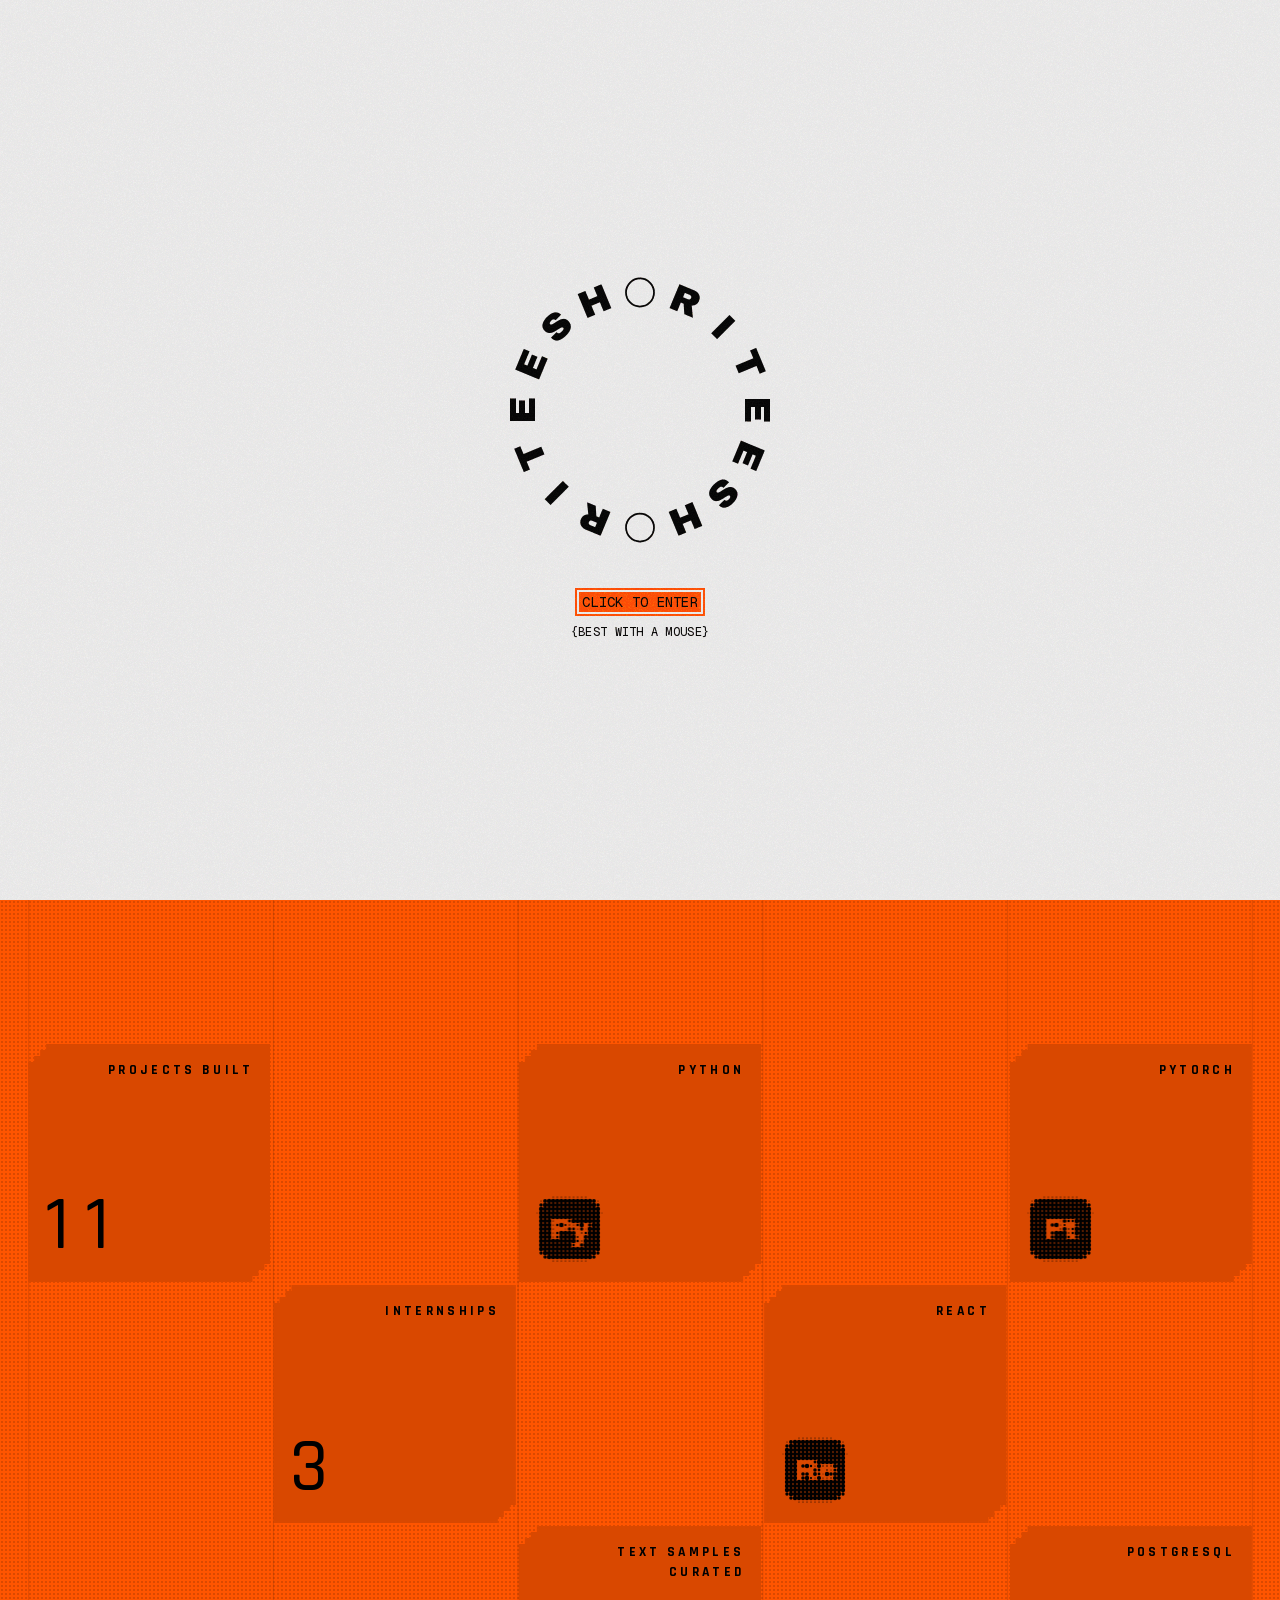
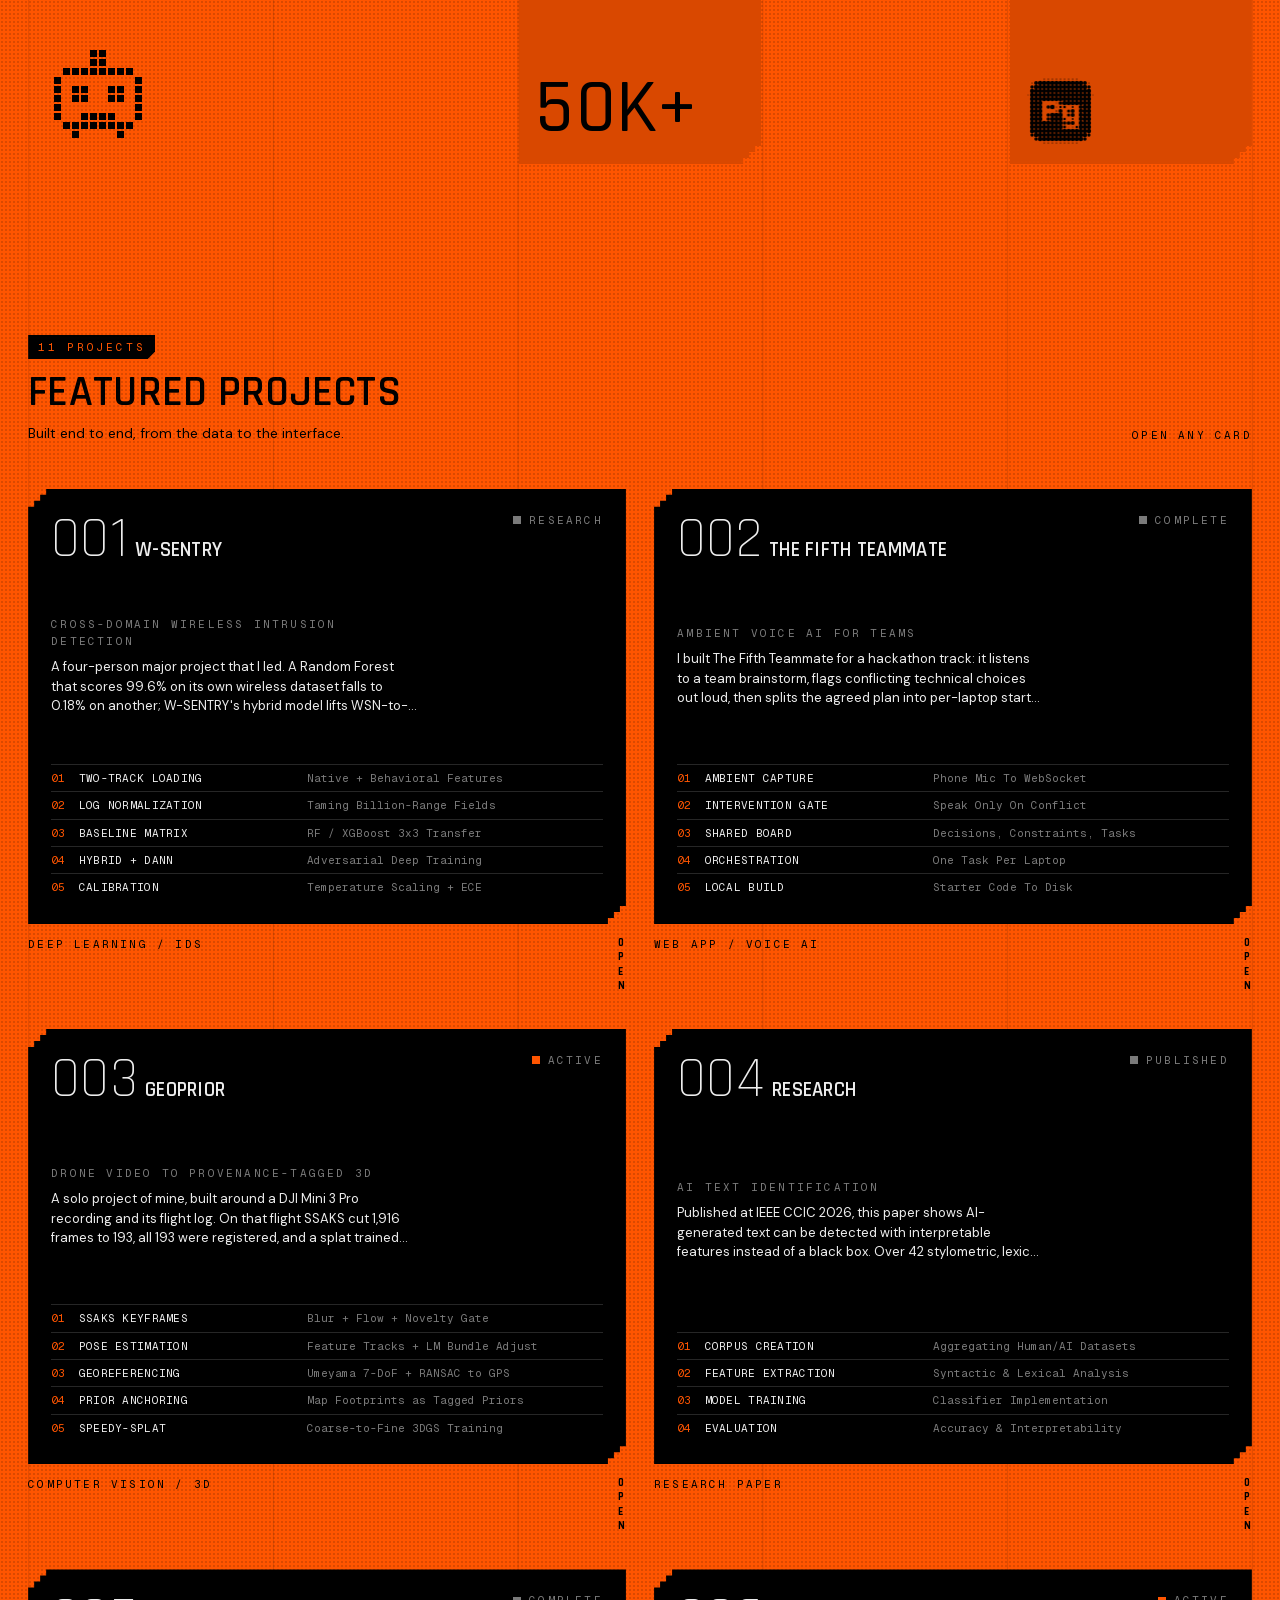
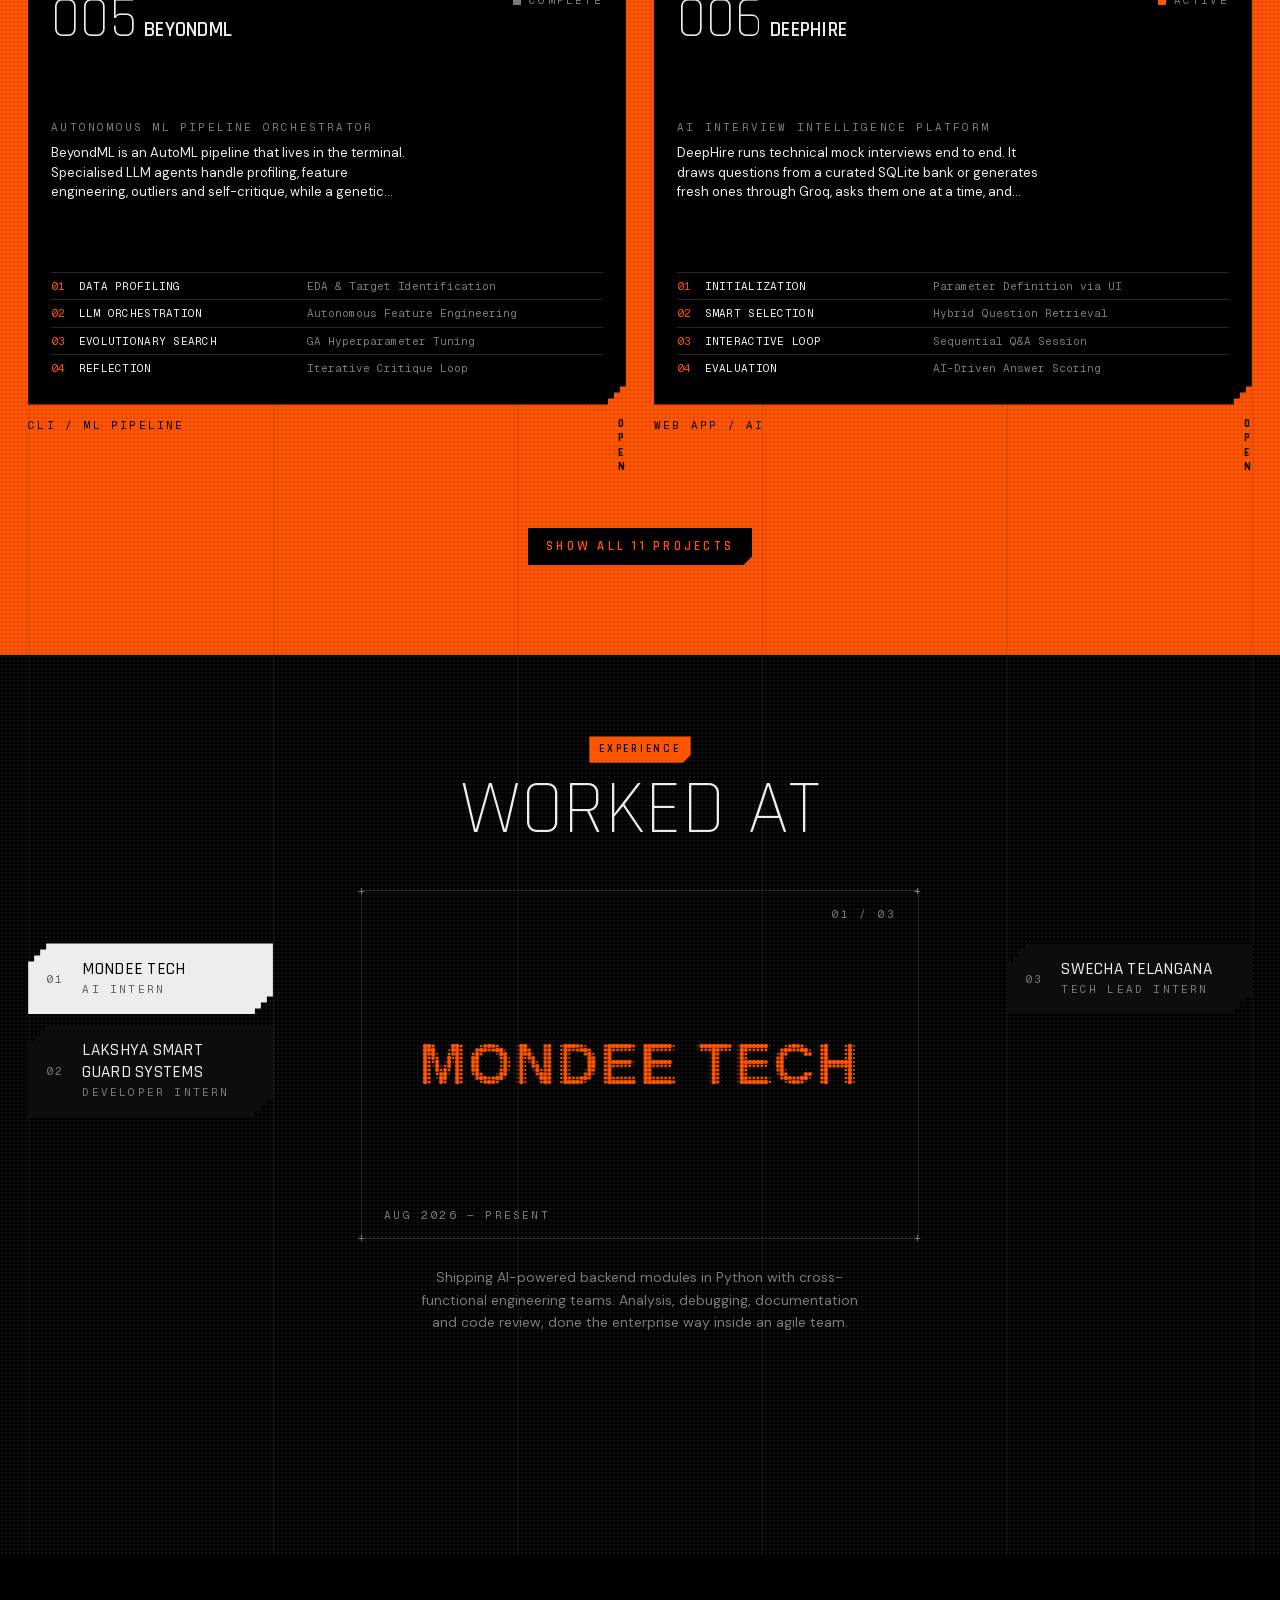
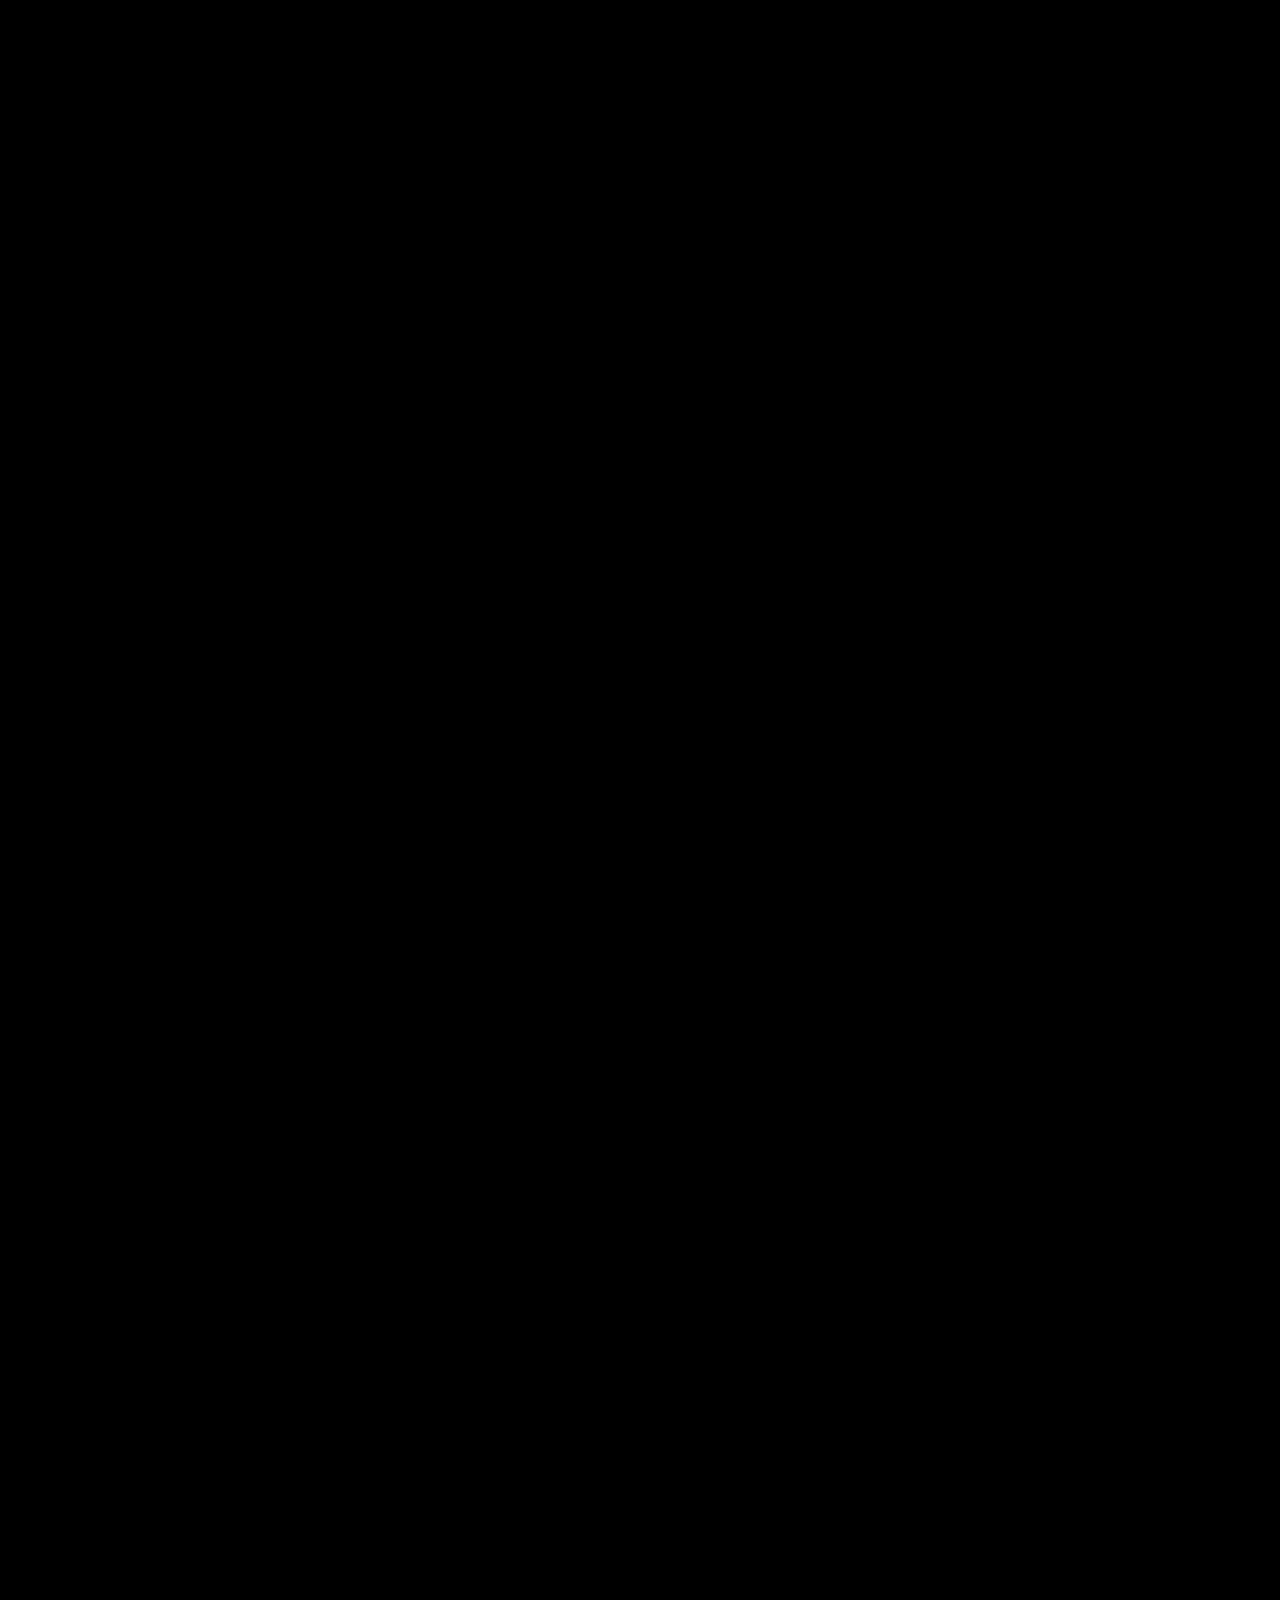
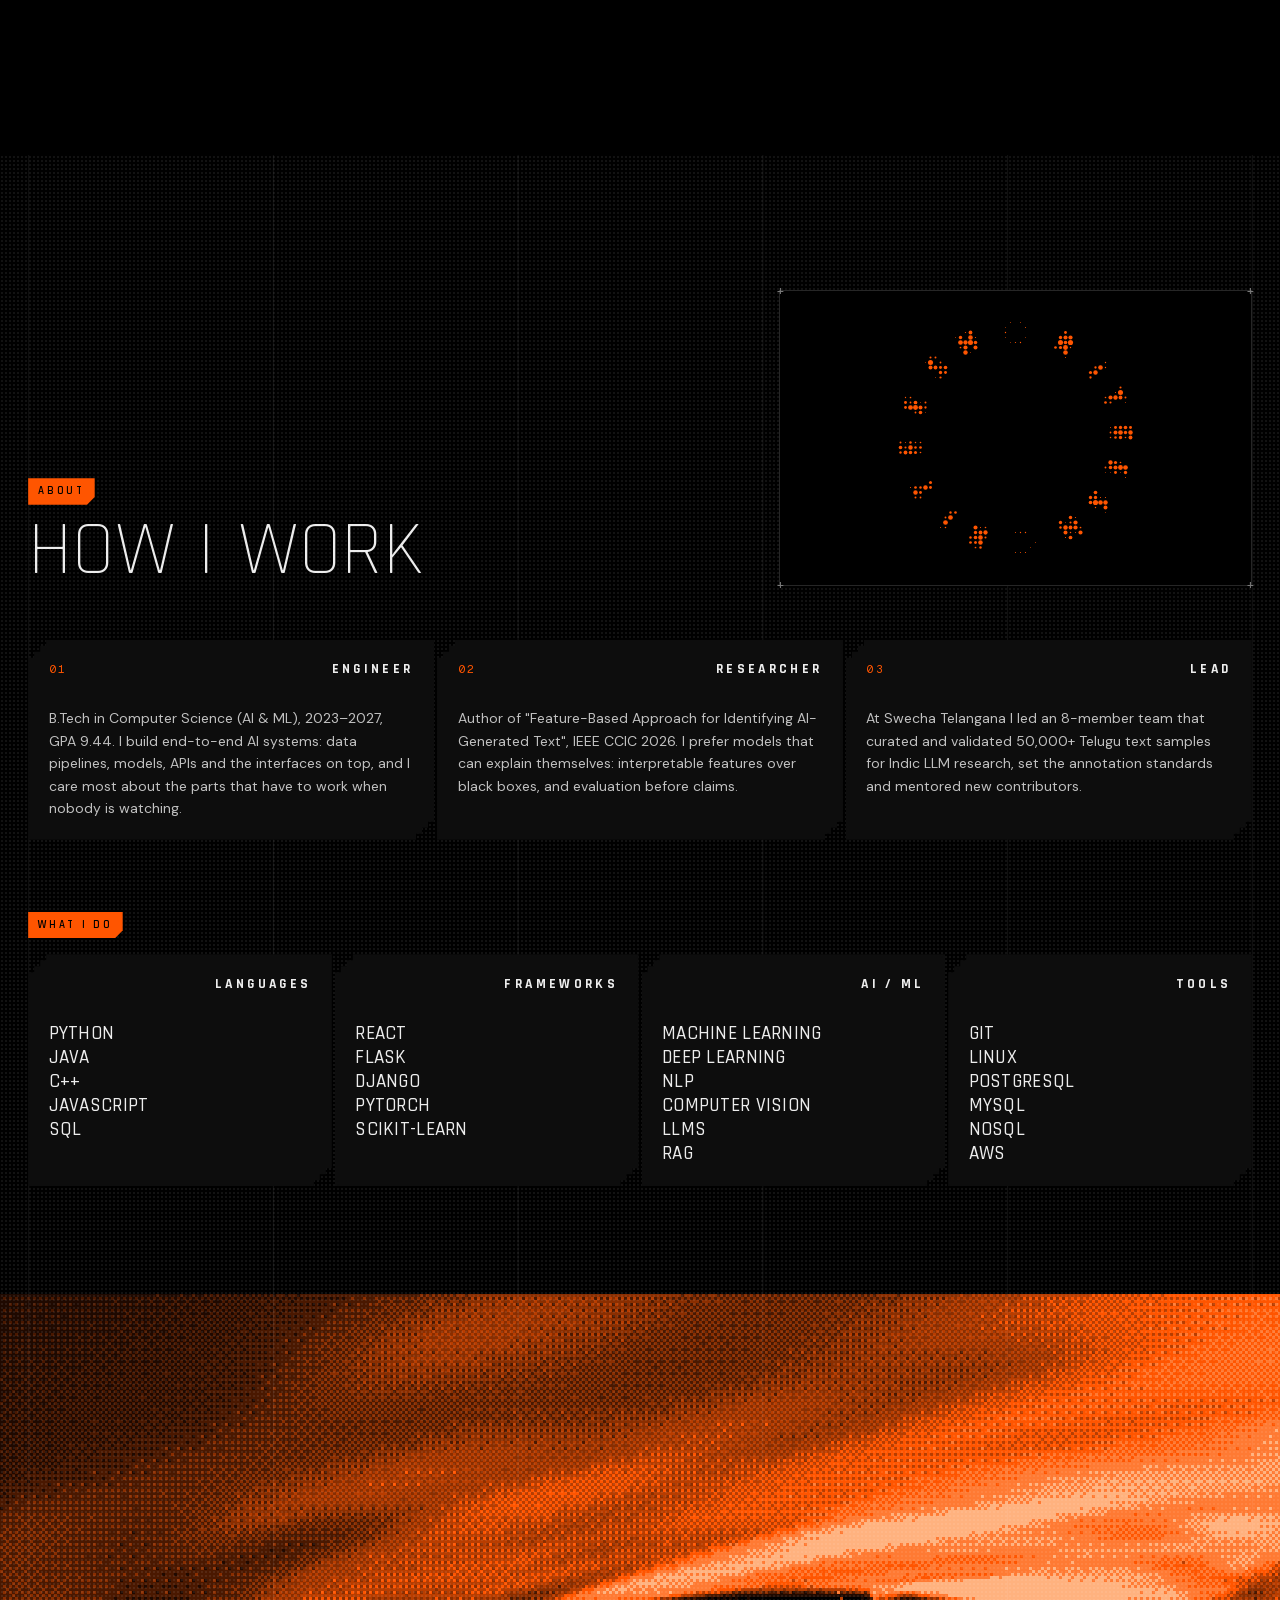
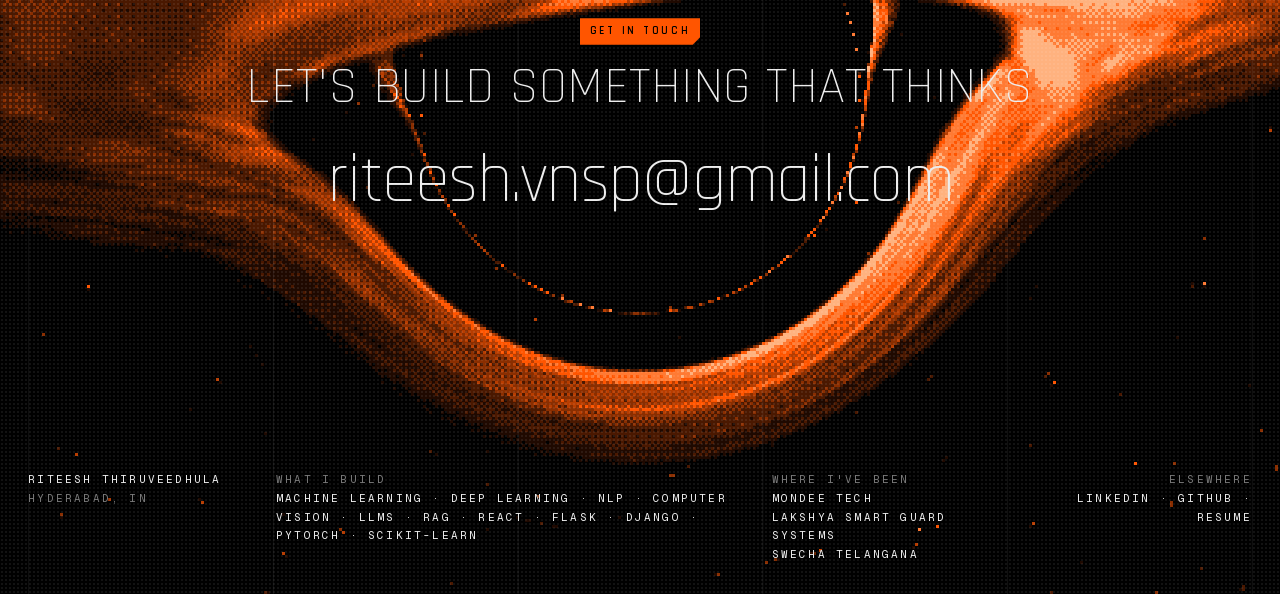
==== commit dbd05f8a: "deploy 73fbf65" ====
--- a/index.html
+++ b/index.html
@@ -1 +1 @@
-<!DOCTYPE html><!--65JZjdPnm9QYKFkXbPh0a--><html lang="en"><head><meta charSet="utf-8"/><meta name="viewport" content="width=device-width, initial-scale=1"/><link rel="preload" href="/_next/static/media/3206eb66b875a5b3-s.p.e2b99870.woff2" as="font" crossorigin="" type="font/woff2"/><link rel="preload" href="/_next/static/media/5c285b27cdda1fe8-s.p.a62025f2.woff2" as="font" crossorigin="" type="font/woff2"/><link rel="preload" href="/_next/static/media/5e4d537aaa9e154b-s.p.01f07175.woff2" as="font" crossorigin="" type="font/woff2"/><link rel="preload" href="/_next/static/media/797e433ab948586e-s.p.29207c2f.woff2" as="font" crossorigin="" type="font/woff2"/><link rel="preload" href="/_next/static/media/9d8c99ccf2e734e7-s.p.b2ed600c.woff2" as="font" crossorigin="" type="font/woff2"/><link rel="preload" href="/_next/static/media/a079e02bba5bf7ab-s.p.7367eab7.woff2" as="font" crossorigin="" type="font/woff2"/><link rel="preload" href="/_next/static/media/a10c617c9026098c-s.p.ca7c307b.woff2" as="font" crossorigin="" type="font/woff2"/><link rel="preload" href="/_next/static/media/d23f31b94ad01e54-s.p.4b0b0c7e.woff2" as="font" crossorigin="" type="font/woff2"/><link rel="stylesheet" href="/_next/static/chunks/a9cc06f846c58216.css" data-precedence="next"/><link rel="stylesheet" href="/_next/static/chunks/f80a418465f2792e.css" data-precedence="next"/><link rel="preload" as="script" fetchPriority="low" href="/_next/static/chunks/f402a582c136d78f.js"/><script src="/_next/static/chunks/91adb7bdb9870c6a.js" async=""></script><script src="/_next/static/chunks/b7a3780483aba696.js" async=""></script><script src="/_next/static/chunks/3286a90db5baea98.js" async=""></script><script src="/_next/static/chunks/turbopack-1e8106f5658209a5.js" async=""></script><script src="/_next/static/chunks/7fb8e1210722aa96.js" async=""></script><script src="/_next/static/chunks/9efc8c238b36649e.js" async=""></script><script src="/_next/static/chunks/331bcca48c789d08.js" async=""></script><script src="/_next/static/chunks/fbc209cf7677cdb5.js" async=""></script><script src="/_next/static/chunks/9d8fdfb79c898a09.js" async=""></script><meta name="next-size-adjust" content=""/><title>RITEESH THIRUVEEDHULA — AI ENGINEER</title><meta name="description" content="Riteesh Thiruveedhula, AI engineer in Hyderabad: ML pipelines, LLM systems and the interfaces on top."/><link rel="icon" href="/icon.png?icon.7b75e9c1.png" sizes="256x256" type="image/png"/><script>try{if(sessionStorage.getItem('rt-intro-seen'))document.documentElement.dataset.intro='done'}catch(e){}</script><script src="/_next/static/chunks/a6dad97d9634a72d.js" noModule=""></script></head><body class="geist_mono_8d43a2aa-module__8Li5zG__variable archivo_black_543ab441-module__92e_sG__variable rajdhani_635f1ec8-module__oWRXIG__variable orbitron_cd47e22e-module__xMtCMG__variable dm_sans_851d885b-module__2r4mZq__variable antialiased"><div hidden=""><!--$--><!--/$--></div><div class="intro fixed inset-0" style="z-index:var(--z-intro)"><div class="absolute inset-0 flex flex-col items-center justify-center gap-8 overflow-hidden bg-paper text-ink"><div class="w-[min(40vw,300px)]"><svg viewBox="0 0 1200 1200" role="img" aria-label="Riteesh" class="logo-spin block w-full"><circle cx="600" cy="130" r="56" fill="none" stroke="currentColor" stroke-width="7" transform="rotate(0 600 600)"></circle><text x="600" y="130" text-anchor="middle" dominant-baseline="central" font-family="var(--font-logo), Arial Black, sans-serif" font-size="150" fill="currentColor" transform="rotate(22.5 600 600)">R</text><text x="600" y="130" text-anchor="middle" dominant-baseline="central" font-family="var(--font-logo), Arial Black, sans-serif" font-size="150" fill="currentColor" transform="rotate(45 600 600)">I</text><text x="600" y="130" text-anchor="middle" dominant-baseline="central" font-family="var(--font-logo), Arial Black, sans-serif" font-size="150" fill="currentColor" transform="rotate(67.5 600 600)">T</text><text x="600" y="130" text-anchor="middle" dominant-baseline="central" font-family="var(--font-logo), Arial Black, sans-serif" font-size="150" fill="currentColor" transform="rotate(90 600 600)">E</text><text x="600" y="130" text-anchor="middle" dominant-baseline="central" font-family="var(--font-logo), Arial Black, sans-serif" font-size="150" fill="currentColor" transform="rotate(112.5 600 600)">E</text><text x="600" y="130" text-anchor="middle" dominant-baseline="central" font-family="var(--font-logo), Arial Black, sans-serif" font-size="150" fill="currentColor" transform="rotate(135 600 600)">S</text><text x="600" y="130" text-anchor="middle" dominant-baseline="central" font-family="var(--font-logo), Arial Black, sans-serif" font-size="150" fill="currentColor" transform="rotate(157.5 600 600)">H</text><circle cx="600" cy="130" r="56" fill="none" stroke="currentColor" stroke-width="7" transform="rotate(180 600 600)"></circle><text x="600" y="130" text-anchor="middle" dominant-baseline="central" font-family="var(--font-logo), Arial Black, sans-serif" font-size="150" fill="currentColor" transform="rotate(202.5 600 600)">R</text><text x="600" y="130" text-anchor="middle" dominant-baseline="central" font-family="var(--font-logo), Arial Black, sans-serif" font-size="150" fill="currentColor" transform="rotate(225 600 600)">I</text><text x="600" y="130" text-anchor="middle" dominant-baseline="central" font-family="var(--font-logo), Arial Black, sans-serif" font-size="150" fill="currentColor" transform="rotate(247.5 600 600)">T</text><text x="600" y="130" text-anchor="middle" dominant-baseline="central" font-family="var(--font-logo), Arial Black, sans-serif" font-size="150" fill="currentColor" transform="rotate(270 600 600)">E</text><text x="600" y="130" text-anchor="middle" dominant-baseline="central" font-family="var(--font-logo), Arial Black, sans-serif" font-size="150" fill="currentColor" transform="rotate(292.5 600 600)">E</text><text x="600" y="130" text-anchor="middle" dominant-baseline="central" font-family="var(--font-logo), Arial Black, sans-serif" font-size="150" fill="currentColor" transform="rotate(315 600 600)">S</text><text x="600" y="130" text-anchor="middle" dominant-baseline="central" font-family="var(--font-logo), Arial Black, sans-serif" font-size="150" fill="currentColor" transform="rotate(337.5 600 600)">H</text></svg></div><div class="flex flex-col items-center gap-3"><button type="button" autofocus="" data-scramble="true" class="hl cursor-pointer px-2 py-1 text-sm">CLICK TO ENTER</button><p class="text-xs">{BEST WITH A MOUSE}</p></div></div></div><div aria-hidden="true" class="fixed inset-0 bg-ink/60" style="z-index:var(--z-menu);opacity:0;visibility:hidden"></div><nav id="site-menu" aria-label="Menu" inert="" class="fixed inset-x-0 top-0 flex min-h-[48vh] flex-col justify-end gap-7 bg-ink px-[2.2vw] pb-[2.4vw] pt-32 text-[13px] font-medium leading-[1.45] text-paper" style="z-index:var(--z-menu);visibility:hidden"><div class="flex flex-wrap items-center gap-x-5 gap-y-2"><span class="w-32 md:w-[22vw]">{LINKS}</span><a data-scramble="true" class="px-1 hover:bg-accent hover:text-ink focus-visible:bg-accent focus-visible:text-ink" href="https://www.linkedin.com/in/riteesh2k6" target="_blank" rel="noopener">LKDN</a><a data-scramble="true" class="px-1 hover:bg-accent hover:text-ink focus-visible:bg-accent focus-visible:text-ink" href="https://github.com/Riteesh-2k6" target="_blank" rel="noopener">GH</a><a data-scramble="true" class="px-1 hover:bg-accent hover:text-ink focus-visible:bg-accent focus-visible:text-ink" href="mailto:riteesh.vnsp@gmail.com">MAIL</a></div><div class="flex flex-wrap items-end justify-between gap-4"><div class="flex items-center gap-x-5"><span class="w-32 md:w-[22vw]">{RESUME}</span><a data-scramble="true" class="px-1 hover:bg-accent hover:text-ink focus-visible:bg-accent focus-visible:text-ink" href="/resume.pdf" target="_blank" rel="noopener">VIEW PDF</a></div><button type="button" data-scramble="true" class="px-1 hover:bg-accent hover:text-ink focus-visible:bg-accent focus-visible:text-ink cursor-pointer">CONTACT</button></div></nav><header class="fixed inset-x-0 top-0 grid grid-cols-[1fr_auto] items-start px-[2.2vw] pt-[max(16px,1.6vw)] text-[11px] leading-[1.7] tracking-[0.2em] text-paper md:grid-cols-5" style="z-index:var(--z-header)"><a href="/" aria-label="Home" data-cursor-label="HOME" class="flex items-center gap-3 self-center"><svg viewBox="0 0 1200 1200" role="img" aria-label="Riteesh" aria-hidden="true" class="logo-spin block w-[max(44px,3.4vw)]"><circle cx="600" cy="130" r="56" fill="none" stroke="currentColor" stroke-width="7" transform="rotate(0 600 600)"></circle><text x="600" y="130" text-anchor="middle" dominant-baseline="central" font-family="var(--font-logo), Arial Black, sans-serif" font-size="150" fill="currentColor" transform="rotate(22.5 600 600)">R</text><text x="600" y="130" text-anchor="middle" dominant-baseline="central" font-family="var(--font-logo), Arial Black, sans-serif" font-size="150" fill="currentColor" transform="rotate(45 600 600)">I</text><text x="600" y="130" text-anchor="middle" dominant-baseline="central" font-family="var(--font-logo), Arial Black, sans-serif" font-size="150" fill="currentColor" transform="rotate(67.5 600 600)">T</text><text x="600" y="130" text-anchor="middle" dominant-baseline="central" font-family="var(--font-logo), Arial Black, sans-serif" font-size="150" fill="currentColor" transform="rotate(90 600 600)">E</text><text x="600" y="130" text-anchor="middle" dominant-baseline="central" font-family="var(--font-logo), Arial Black, sans-serif" font-size="150" fill="currentColor" transform="rotate(112.5 600 600)">E</text><text x="600" y="130" text-anchor="middle" dominant-baseline="central" font-family="var(--font-logo), Arial Black, sans-serif" font-size="150" fill="currentColor" transform="rotate(135 600 600)">S</text><text x="600" y="130" text-anchor="middle" dominant-baseline="central" font-family="var(--font-logo), Arial Black, sans-serif" font-size="150" fill="currentColor" transform="rotate(157.5 600 600)">H</text><circle cx="600" cy="130" r="56" fill="none" stroke="currentColor" stroke-width="7" transform="rotate(180 600 600)"></circle><text x="600" y="130" text-anchor="middle" dominant-baseline="central" font-family="var(--font-logo), Arial Black, sans-serif" font-size="150" fill="currentColor" transform="rotate(202.5 600 600)">R</text><text x="600" y="130" text-anchor="middle" dominant-baseline="central" font-family="var(--font-logo), Arial Black, sans-serif" font-size="150" fill="currentColor" transform="rotate(225 600 600)">I</text><text x="600" y="130" text-anchor="middle" dominant-baseline="central" font-family="var(--font-logo), Arial Black, sans-serif" font-size="150" fill="currentColor" transform="rotate(247.5 600 600)">T</text><text x="600" y="130" text-anchor="middle" dominant-baseline="central" font-family="var(--font-logo), Arial Black, sans-serif" font-size="150" fill="currentColor" transform="rotate(270 600 600)">E</text><text x="600" y="130" text-anchor="middle" dominant-baseline="central" font-family="var(--font-logo), Arial Black, sans-serif" font-size="150" fill="currentColor" transform="rotate(292.5 600 600)">E</text><text x="600" y="130" text-anchor="middle" dominant-baseline="central" font-family="var(--font-logo), Arial Black, sans-serif" font-size="150" fill="currentColor" transform="rotate(315 600 600)">S</text><text x="600" y="130" text-anchor="middle" dominant-baseline="central" font-family="var(--font-logo), Arial Black, sans-serif" font-size="150" fill="currentColor" transform="rotate(337.5 600 600)">H</text></svg><span class="[text-shadow:0_0_6px_#000,0_0_2px_#000] font-tech text-[15px] font-bold tracking-normal">RITEESH VNSP</span></a><p class="hidden self-center md:block"><span class="[text-shadow:0_0_6px_#000,0_0_2px_#000] text-paper/70">PORTFOLIO - <span class="text-paper">V2</span></span></p><div class="hidden gap-5 self-center md:flex"></div><p class="hidden text-paper/70 md:block"><span class="[text-shadow:0_0_6px_#000,0_0_2px_#000]">HYDERABAD, IN</span><br/><span class="[text-shadow:0_0_6px_#000,0_0_2px_#000]"> </span></p><div class="flex items-start justify-between gap-4"><p class="hidden text-paper/70 md:block"><span class="[text-shadow:0_0_6px_#000,0_0_2px_#000]">17°23&#x27;06.0&quot;N</span><br/><span class="[text-shadow:0_0_6px_#000,0_0_2px_#000]">78°29&#x27;12.0&quot;E</span></p><button type="button" aria-expanded="false" aria-controls="site-menu" class="relative cursor-pointer bg-surface px-[1.4em] py-[0.6em] font-tech text-[15px] font-bold tracking-normal text-paper"><span aria-hidden="true" class="absolute left-0 top-0 h-2 w-2 border-l-2 border-t-2 border-accent"></span><span aria-hidden="true" class="absolute bottom-0 right-0 h-2 w-2 border-b-2 border-r-2 border-accent"></span><span data-scramble="true">MENU</span></button></div></header><main><div><section id="hero" class="relative bg-ink text-paper" style="min-height:100vh"><div class="min-h-screen relative bg-ink text-paper  "><div class="absolute inset-0"><div class="absolute inset-0"><div class="relative h-full w-full overflow-hidden"><canvas class="absolute inset-0 block h-full w-full" aria-hidden="true"></canvas></div></div></div><div aria-hidden="true" class="grid-lines pointer-events-none absolute inset-0 z-[5] [--grid-line:rgb(255_255_255/0.07)]"></div><div class="@container absolute inset-y-0 inset-x-[2.2vw] z-10"><span aria-hidden="true" class="absolute hidden h-2 w-[3px] -translate-x-1/2 bg-accent md:block" style="left:0%;top:24%"></span><span aria-hidden="true" class="absolute hidden h-2 w-[3px] -translate-x-1/2 bg-accent md:block" style="left:40%;top:52%"></span><span aria-hidden="true" class="absolute hidden h-2 w-[3px] -translate-x-1/2 bg-accent md:block" style="left:100%;top:31%"></span><div class="absolute left-0 top-[14%] hidden w-[20%] border-l-[3px] border-accent pl-[1.2em] md:block text-[11px] leading-[1.7] tracking-[0.2em] text-paper/80"><p class="flex justify-between"><a href="https://www.linkedin.com/in/riteesh2k6" target="_blank" rel="noopener noreferrer" class="[text-shadow:0_0_6px_#000,0_0_2px_#000] transition-colors hover:text-accent">LINKEDIN</a><a href="https://github.com/Riteesh-2k6" target="_blank" rel="noopener noreferrer" class="[text-shadow:0_0_6px_#000,0_0_2px_#000] transition-colors hover:text-accent">GITHUB</a><a href="/resume.pdf" target="_blank" rel="noopener noreferrer" class="[text-shadow:0_0_6px_#000,0_0_2px_#000] transition-colors hover:text-accent">RESUME</a></p><a href="mailto:riteesh.vnsp@gmail.com" class="flex justify-between transition-colors hover:text-accent"><span class="[text-shadow:0_0_6px_#000,0_0_2px_#000]">RITEESH.VNSP</span><span class="[text-shadow:0_0_6px_#000,0_0_2px_#000]">@<!-- -->GMAIL.COM</span></a></div><p class="absolute left-0 top-[16%] w-full font-body text-[clamp(14px,1.05vw,19px)] font-normal normal-case leading-[1.55] tracking-normal text-dim md:top-[32%] md:w-[40%] md:indent-[50%] transition-[opacity,transform] duration-1000 delay-200 translate-y-4 opacity-0"><span class="[text-shadow:0_0_6px_#000,0_0_2px_#000]">I&#x27;m an AI engineer who wants models that can <em class="text-paper">explain</em> themselves, and <code class="font-mono text-[0.92em] text-accent">&lt;code/&gt;</code> that keeps working when nobody is watching. I build end to end: data pipelines, models, APIs and the interfaces on top.</span></p><span class="notch absolute left-0 top-[63%] bg-accent px-[0.9em] py-[0.4em] font-tech text-[clamp(11px,0.85vw,15px)] font-semibold tracking-[0.25em] text-ink md:top-[65%] transition-[opacity,transform] duration-1000 delay-300 translate-y-4 opacity-0">AI ENGINEER</span><h1 class="font-name text-paper"><span class="sr-only">RITEESH VNSP</span><span aria-hidden="true"><span class="absolute right-[-5cqw] top-[66%] block h-[21cqw] w-[105cqw] md:right-[calc(60%-1.65cqw)] md:top-[62.5%] md:h-[7cqw] md:w-[33cqw] transition-[opacity,transform] duration-1000 delay-300 translate-y-4 opacity-0"><div class="relative w-full h-full select-none" style="touch-action:none" role="img" aria-label="RITEESH"><canvas class="block w-full h-full"></canvas></div></span><span class="absolute left-[-5cqw] top-[77%] block h-[21cqw] w-[105cqw] md:left-[-1.5cqw] md:top-[77%] md:h-[7cqw] md:w-[30cqw] transition-[opacity,transform] duration-1000 delay-500 translate-y-4 opacity-0"><div class="relative w-full h-full select-none" style="touch-action:none" role="img" aria-label="VNSP"><canvas class="block w-full h-full"></canvas></div></span></span></h1><p class="absolute left-0 top-[76.5%] hidden md:block text-[11px] leading-[1.7] tracking-[0.2em] text-paper/80"><span class="[text-shadow:0_0_6px_#000,0_0_2px_#000]">A STUDENT</span></p><p class="absolute bottom-[7.6%] right-[60%] hidden text-right md:block text-[11px] leading-[1.7] tracking-[0.2em] text-paper/80"><span class="[text-shadow:0_0_6px_#000,0_0_2px_#000]">OF AI &amp; ML, CLASS OF 2027</span></p><p class="absolute right-[20%] top-[15%] hidden md:block text-[11px] leading-[1.7] tracking-[0.2em] text-paper/80"><span class="[text-shadow:0_0_6px_#000,0_0_2px_#000]">FROM</span></p><p class="absolute right-0 top-[13.5%] hidden font-tech text-[5.6cqw] font-light leading-none text-paper md:block">IN</p><p class="absolute bottom-[8%] right-0 hidden [writing-mode:vertical-rl] md:block text-[11px] leading-[1.7] tracking-[0.2em] text-paper/80"><span class="[text-shadow:0_0_6px_#000,0_0_2px_#000]">SCROLL DOWN</span></p></div><span aria-hidden="true" class="pointer-events-none fixed z-[60] font-name font-bold leading-none text-paper" style="visibility:hidden"></span></div></section><section id="stats" class="relative bg-accent text-ink [--dot:rgb(0_0_0/0.14)]" style="min-height:100vh"><div class="min-h-screen relative bg-accent text-ink [--dot:rgb(0_0_0/0.14)] dot-grid "><div aria-hidden="true" class="grid-lines pointer-events-none absolute inset-0 [--grid-line:rgb(0_0_0/0.12)]"></div><div class="relative grid grid-cols-2 gap-[3px] px-[2.2vw] pb-[4vh] pt-[max(96px,16vh)] md:h-screen md:grid-cols-5 md:grid-rows-3"><div class="min-h-[24vh] md:min-h-0"><div class="pixel-corners flex h-full flex-col justify-between bg-[#d94800] p-[clamp(12px,1.3vw,24px)]"><p class="text-right font-tech text-[clamp(12px,1.05vw,19px)] font-bold tracking-[0.25em]">PROJECTS BUILT</p><p class="font-tech text-[clamp(56px,6vw,120px)] font-medium leading-none"><span class="inline-flex"><span class="inline-block h-[1em] overflow-hidden"><span class="flex flex-col transition-transform duration-[1600ms] ease-[cubic-bezier(0.2,0.8,0.2,1)]" style="transform:translateY(-0em);transition-delay:0ms"><span class="h-[1em]">0</span><span class="h-[1em]">1</span><span class="h-[1em]">2</span><span class="h-[1em]">3</span><span class="h-[1em]">4</span><span class="h-[1em]">5</span><span class="h-[1em]">6</span><span class="h-[1em]">7</span><span class="h-[1em]">8</span><span class="h-[1em]">9</span></span></span><span class="inline-block h-[1em] overflow-hidden"><span class="flex flex-col transition-transform duration-[1600ms] ease-[cubic-bezier(0.2,0.8,0.2,1)]" style="transform:translateY(-0em);transition-delay:120ms"><span class="h-[1em]">0</span><span class="h-[1em]">1</span><span class="h-[1em]">2</span><span class="h-[1em]">3</span><span class="h-[1em]">4</span><span class="h-[1em]">5</span><span class="h-[1em]">6</span><span class="h-[1em]">7</span><span class="h-[1em]">8</span><span class="h-[1em]">9</span></span></span></span></p></div></div><div aria-hidden="true" class="hidden md:block"></div><div class="min-h-[24vh] md:min-h-0"><div class="pixel-corners flex h-full flex-col justify-between bg-[#d94800] p-[clamp(12px,1.3vw,24px)]"><p class="text-right font-tech text-[clamp(12px,1.05vw,19px)] font-bold tracking-[0.25em]">PYTHON</p><canvas aria-hidden="true" class="block h-[clamp(56px,5.5vw,110px)] w-[clamp(56px,5.5vw,110px)]"></canvas></div></div><div aria-hidden="true" class="hidden md:block"></div><div class="min-h-[24vh] md:min-h-0"><div class="pixel-corners flex h-full flex-col justify-between bg-[#d94800] p-[clamp(12px,1.3vw,24px)]"><p class="text-right font-tech text-[clamp(12px,1.05vw,19px)] font-bold tracking-[0.25em]">PYTORCH</p><canvas aria-hidden="true" class="block h-[clamp(56px,5.5vw,110px)] w-[clamp(56px,5.5vw,110px)]"></canvas></div></div><div aria-hidden="true" class="hidden md:block"></div><div class="min-h-[24vh] md:min-h-0"><div class="pixel-corners flex h-full flex-col justify-between bg-[#d94800] p-[clamp(12px,1.3vw,24px)]"><p class="text-right font-tech text-[clamp(12px,1.05vw,19px)] font-bold tracking-[0.25em]">INTERNSHIPS</p><p class="font-tech text-[clamp(56px,6vw,120px)] font-medium leading-none"><span class="inline-flex"><span class="inline-block h-[1em] overflow-hidden"><span class="flex flex-col transition-transform duration-[1600ms] ease-[cubic-bezier(0.2,0.8,0.2,1)]" style="transform:translateY(-0em);transition-delay:0ms"><span class="h-[1em]">0</span><span class="h-[1em]">1</span><span class="h-[1em]">2</span><span class="h-[1em]">3</span><span class="h-[1em]">4</span><span class="h-[1em]">5</span><span class="h-[1em]">6</span><span class="h-[1em]">7</span><span class="h-[1em]">8</span><span class="h-[1em]">9</span></span></span></span></p></div></div><div aria-hidden="true" class="hidden md:block"></div><div class="min-h-[24vh] md:min-h-0"><div class="pixel-corners flex h-full flex-col justify-between bg-[#d94800] p-[clamp(12px,1.3vw,24px)]"><p class="text-right font-tech text-[clamp(12px,1.05vw,19px)] font-bold tracking-[0.25em]">REACT</p><canvas aria-hidden="true" class="block h-[clamp(56px,5.5vw,110px)] w-[clamp(56px,5.5vw,110px)]"></canvas></div></div><div aria-hidden="true" class="hidden md:block"></div><div aria-hidden="true" class="hidden items-end p-[2vw] md:flex"><div class="grid grid-cols-10 gap-[2px]"><span class="h-[clamp(6px,0.55vw,10px)] w-[clamp(6px,0.55vw,10px)] "></span><span class="h-[clamp(6px,0.55vw,10px)] w-[clamp(6px,0.55vw,10px)] "></span><span class="h-[clamp(6px,0.55vw,10px)] w-[clamp(6px,0.55vw,10px)] "></span><span class="h-[clamp(6px,0.55vw,10px)] w-[clamp(6px,0.55vw,10px)] "></span><span class="h-[clamp(6px,0.55vw,10px)] w-[clamp(6px,0.55vw,10px)] bg-ink"></span><span class="h-[clamp(6px,0.55vw,10px)] w-[clamp(6px,0.55vw,10px)] bg-ink"></span><span class="h-[clamp(6px,0.55vw,10px)] w-[clamp(6px,0.55vw,10px)] "></span><span class="h-[clamp(6px,0.55vw,10px)] w-[clamp(6px,0.55vw,10px)] "></span><span class="h-[clamp(6px,0.55vw,10px)] w-[clamp(6px,0.55vw,10px)] "></span><span class="h-[clamp(6px,0.55vw,10px)] w-[clamp(6px,0.55vw,10px)] "></span><span class="h-[clamp(6px,0.55vw,10px)] w-[clamp(6px,0.55vw,10px)] "></span><span class="h-[clamp(6px,0.55vw,10px)] w-[clamp(6px,0.55vw,10px)] "></span><span class="h-[clamp(6px,0.55vw,10px)] w-[clamp(6px,0.55vw,10px)] "></span><span class="h-[clamp(6px,0.55vw,10px)] w-[clamp(6px,0.55vw,10px)] "></span><span class="h-[clamp(6px,0.55vw,10px)] w-[clamp(6px,0.55vw,10px)] bg-ink"></span><span class="h-[clamp(6px,0.55vw,10px)] w-[clamp(6px,0.55vw,10px)] bg-ink"></span><span class="h-[clamp(6px,0.55vw,10px)] w-[clamp(6px,0.55vw,10px)] "></span><span class="h-[clamp(6px,0.55vw,10px)] w-[clamp(6px,0.55vw,10px)] "></span><span class="h-[clamp(6px,0.55vw,10px)] w-[clamp(6px,0.55vw,10px)] "></span><span class="h-[clamp(6px,0.55vw,10px)] w-[clamp(6px,0.55vw,10px)] "></span><span class="h-[clamp(6px,0.55vw,10px)] w-[clamp(6px,0.55vw,10px)] "></span><span class="h-[clamp(6px,0.55vw,10px)] w-[clamp(6px,0.55vw,10px)] bg-ink"></span><span class="h-[clamp(6px,0.55vw,10px)] w-[clamp(6px,0.55vw,10px)] bg-ink"></span><span class="h-[clamp(6px,0.55vw,10px)] w-[clamp(6px,0.55vw,10px)] bg-ink"></span><span class="h-[clamp(6px,0.55vw,10px)] w-[clamp(6px,0.55vw,10px)] bg-ink"></span><span class="h-[clamp(6px,0.55vw,10px)] w-[clamp(6px,0.55vw,10px)] bg-ink"></span><span class="h-[clamp(6px,0.55vw,10px)] w-[clamp(6px,0.55vw,10px)] bg-ink"></span><span class="h-[clamp(6px,0.55vw,10px)] w-[clamp(6px,0.55vw,10px)] bg-ink"></span><span class="h-[clamp(6px,0.55vw,10px)] w-[clamp(6px,0.55vw,10px)] bg-ink"></span><span class="h-[clamp(6px,0.55vw,10px)] w-[clamp(6px,0.55vw,10px)] "></span><span class="h-[clamp(6px,0.55vw,10px)] w-[clamp(6px,0.55vw,10px)] bg-ink"></span><span class="h-[clamp(6px,0.55vw,10px)] w-[clamp(6px,0.55vw,10px)] "></span><span class="h-[clamp(6px,0.55vw,10px)] w-[clamp(6px,0.55vw,10px)] "></span><span class="h-[clamp(6px,0.55vw,10px)] w-[clamp(6px,0.55vw,10px)] "></span><span class="h-[clamp(6px,0.55vw,10px)] w-[clamp(6px,0.55vw,10px)] "></span><span class="h-[clamp(6px,0.55vw,10px)] w-[clamp(6px,0.55vw,10px)] "></span><span class="h-[clamp(6px,0.55vw,10px)] w-[clamp(6px,0.55vw,10px)] "></span><span class="h-[clamp(6px,0.55vw,10px)] w-[clamp(6px,0.55vw,10px)] "></span><span class="h-[clamp(6px,0.55vw,10px)] w-[clamp(6px,0.55vw,10px)] "></span><span class="h-[clamp(6px,0.55vw,10px)] w-[clamp(6px,0.55vw,10px)] bg-ink"></span><span class="h-[clamp(6px,0.55vw,10px)] w-[clamp(6px,0.55vw,10px)] bg-ink"></span><span class="h-[clamp(6px,0.55vw,10px)] w-[clamp(6px,0.55vw,10px)] "></span><span class="h-[clamp(6px,0.55vw,10px)] w-[clamp(6px,0.55vw,10px)] bg-ink"></span><span class="h-[clamp(6px,0.55vw,10px)] w-[clamp(6px,0.55vw,10px)] bg-ink"></span><span class="h-[clamp(6px,0.55vw,10px)] w-[clamp(6px,0.55vw,10px)] "></span><span class="h-[clamp(6px,0.55vw,10px)] w-[clamp(6px,0.55vw,10px)] "></span><span class="h-[clamp(6px,0.55vw,10px)] w-[clamp(6px,0.55vw,10px)] bg-ink"></span><span class="h-[clamp(6px,0.55vw,10px)] w-[clamp(6px,0.55vw,10px)] bg-ink"></span><span class="h-[clamp(6px,0.55vw,10px)] w-[clamp(6px,0.55vw,10px)] "></span><span class="h-[clamp(6px,0.55vw,10px)] w-[clamp(6px,0.55vw,10px)] bg-ink"></span><span class="h-[clamp(6px,0.55vw,10px)] w-[clamp(6px,0.55vw,10px)] bg-ink"></span><span class="h-[clamp(6px,0.55vw,10px)] w-[clamp(6px,0.55vw,10px)] "></span><span class="h-[clamp(6px,0.55vw,10px)] w-[clamp(6px,0.55vw,10px)] bg-ink"></span><span class="h-[clamp(6px,0.55vw,10px)] w-[clamp(6px,0.55vw,10px)] bg-ink"></span><span class="h-[clamp(6px,0.55vw,10px)] w-[clamp(6px,0.55vw,10px)] "></span><span class="h-[clamp(6px,0.55vw,10px)] w-[clamp(6px,0.55vw,10px)] "></span><span class="h-[clamp(6px,0.55vw,10px)] w-[clamp(6px,0.55vw,10px)] bg-ink"></span><span class="h-[clamp(6px,0.55vw,10px)] w-[clamp(6px,0.55vw,10px)] bg-ink"></span><span class="h-[clamp(6px,0.55vw,10px)] w-[clamp(6px,0.55vw,10px)] "></span><span class="h-[clamp(6px,0.55vw,10px)] w-[clamp(6px,0.55vw,10px)] bg-ink"></span><span class="h-[clamp(6px,0.55vw,10px)] w-[clamp(6px,0.55vw,10px)] bg-ink"></span><span class="h-[clamp(6px,0.55vw,10px)] w-[clamp(6px,0.55vw,10px)] "></span><span class="h-[clamp(6px,0.55vw,10px)] w-[clamp(6px,0.55vw,10px)] "></span><span class="h-[clamp(6px,0.55vw,10px)] w-[clamp(6px,0.55vw,10px)] "></span><span class="h-[clamp(6px,0.55vw,10px)] w-[clamp(6px,0.55vw,10px)] "></span><span class="h-[clamp(6px,0.55vw,10px)] w-[clamp(6px,0.55vw,10px)] "></span><span class="h-[clamp(6px,0.55vw,10px)] w-[clamp(6px,0.55vw,10px)] "></span><span class="h-[clamp(6px,0.55vw,10px)] w-[clamp(6px,0.55vw,10px)] "></span><span class="h-[clamp(6px,0.55vw,10px)] w-[clamp(6px,0.55vw,10px)] "></span><span class="h-[clamp(6px,0.55vw,10px)] w-[clamp(6px,0.55vw,10px)] bg-ink"></span><span class="h-[clamp(6px,0.55vw,10px)] w-[clamp(6px,0.55vw,10px)] bg-ink"></span><span class="h-[clamp(6px,0.55vw,10px)] w-[clamp(6px,0.55vw,10px)] "></span><span class="h-[clamp(6px,0.55vw,10px)] w-[clamp(6px,0.55vw,10px)] "></span><span class="h-[clamp(6px,0.55vw,10px)] w-[clamp(6px,0.55vw,10px)] bg-ink"></span><span class="h-[clamp(6px,0.55vw,10px)] w-[clamp(6px,0.55vw,10px)] bg-ink"></span><span class="h-[clamp(6px,0.55vw,10px)] w-[clamp(6px,0.55vw,10px)] bg-ink"></span><span class="h-[clamp(6px,0.55vw,10px)] w-[clamp(6px,0.55vw,10px)] bg-ink"></span><span class="h-[clamp(6px,0.55vw,10px)] w-[clamp(6px,0.55vw,10px)] "></span><span class="h-[clamp(6px,0.55vw,10px)] w-[clamp(6px,0.55vw,10px)] "></span><span class="h-[clamp(6px,0.55vw,10px)] w-[clamp(6px,0.55vw,10px)] bg-ink"></span><span class="h-[clamp(6px,0.55vw,10px)] w-[clamp(6px,0.55vw,10px)] "></span><span class="h-[clamp(6px,0.55vw,10px)] w-[clamp(6px,0.55vw,10px)] bg-ink"></span><span class="h-[clamp(6px,0.55vw,10px)] w-[clamp(6px,0.55vw,10px)] bg-ink"></span><span class="h-[clamp(6px,0.55vw,10px)] w-[clamp(6px,0.55vw,10px)] bg-ink"></span><span class="h-[clamp(6px,0.55vw,10px)] w-[clamp(6px,0.55vw,10px)] bg-ink"></span><span class="h-[clamp(6px,0.55vw,10px)] w-[clamp(6px,0.55vw,10px)] bg-ink"></span><span class="h-[clamp(6px,0.55vw,10px)] w-[clamp(6px,0.55vw,10px)] bg-ink"></span><span class="h-[clamp(6px,0.55vw,10px)] w-[clamp(6px,0.55vw,10px)] bg-ink"></span><span class="h-[clamp(6px,0.55vw,10px)] w-[clamp(6px,0.55vw,10px)] bg-ink"></span><span class="h-[clamp(6px,0.55vw,10px)] w-[clamp(6px,0.55vw,10px)] "></span><span class="h-[clamp(6px,0.55vw,10px)] w-[clamp(6px,0.55vw,10px)] "></span><span class="h-[clamp(6px,0.55vw,10px)] w-[clamp(6px,0.55vw,10px)] "></span><span class="h-[clamp(6px,0.55vw,10px)] w-[clamp(6px,0.55vw,10px)] bg-ink"></span><span class="h-[clamp(6px,0.55vw,10px)] w-[clamp(6px,0.55vw,10px)] "></span><span class="h-[clamp(6px,0.55vw,10px)] w-[clamp(6px,0.55vw,10px)] "></span><span class="h-[clamp(6px,0.55vw,10px)] w-[clamp(6px,0.55vw,10px)] "></span><span class="h-[clamp(6px,0.55vw,10px)] w-[clamp(6px,0.55vw,10px)] "></span><span class="h-[clamp(6px,0.55vw,10px)] w-[clamp(6px,0.55vw,10px)] bg-ink"></span><span class="h-[clamp(6px,0.55vw,10px)] w-[clamp(6px,0.55vw,10px)] "></span><span class="h-[clamp(6px,0.55vw,10px)] w-[clamp(6px,0.55vw,10px)] "></span></div></div><div aria-hidden="true" class="hidden md:block"></div><div class="min-h-[24vh] md:min-h-0"><div class="pixel-corners flex h-full flex-col justify-between bg-[#d94800] p-[clamp(12px,1.3vw,24px)]"><p class="text-right font-tech text-[clamp(12px,1.05vw,19px)] font-bold tracking-[0.25em]">TEXT SAMPLES CURATED</p><p class="font-tech text-[clamp(56px,6vw,120px)] font-medium leading-none"><span class="inline-flex"><span class="inline-block h-[1em] overflow-hidden"><span class="flex flex-col transition-transform duration-[1600ms] ease-[cubic-bezier(0.2,0.8,0.2,1)]" style="transform:translateY(-0em);transition-delay:0ms"><span class="h-[1em]">0</span><span class="h-[1em]">1</span><span class="h-[1em]">2</span><span class="h-[1em]">3</span><span class="h-[1em]">4</span><span class="h-[1em]">5</span><span class="h-[1em]">6</span><span class="h-[1em]">7</span><span class="h-[1em]">8</span><span class="h-[1em]">9</span></span></span><span class="inline-block h-[1em] overflow-hidden"><span class="flex flex-col transition-transform duration-[1600ms] ease-[cubic-bezier(0.2,0.8,0.2,1)]" style="transform:translateY(-0em);transition-delay:120ms"><span class="h-[1em]">0</span><span class="h-[1em]">1</span><span class="h-[1em]">2</span><span class="h-[1em]">3</span><span class="h-[1em]">4</span><span class="h-[1em]">5</span><span class="h-[1em]">6</span><span class="h-[1em]">7</span><span class="h-[1em]">8</span><span class="h-[1em]">9</span></span></span></span>K+</p></div></div><div aria-hidden="true" class="hidden md:block"></div><div class="min-h-[24vh] md:min-h-0"><div class="pixel-corners flex h-full flex-col justify-between bg-[#d94800] p-[clamp(12px,1.3vw,24px)]"><p class="text-right font-tech text-[clamp(12px,1.05vw,19px)] font-bold tracking-[0.25em]">POSTGRESQL</p><canvas aria-hidden="true" class="block h-[clamp(56px,5.5vw,110px)] w-[clamp(56px,5.5vw,110px)]"></canvas></div></div></div></div></section><section id="work" class="relative bg-accent text-ink [--dot:rgb(0_0_0/0.14)]" style="min-height:100vh"><div class="min-h-screen relative bg-accent text-ink [--dot:rgb(0_0_0/0.14)] dot-grid "><div aria-hidden="true" class="grid-lines pointer-events-none absolute inset-0 [--grid-line:rgb(0_0_0/0.12)]"></div><div class="relative px-[2.2vw] pb-[10vh] pt-[max(96px,15vh)]"><div class="mb-[max(32px,5vh)] flex flex-wrap items-end justify-between gap-6"><div><span class="notch inline-block bg-ink px-[0.9em] py-[0.35em] text-[11px] tracking-[0.25em] text-accent">11 PROJECTS</span><h2 class="mt-3 font-tech text-[clamp(32px,3.4vw,64px)] font-semibold leading-none">FEATURED PROJECTS</h2><p class="mt-2 font-body text-[clamp(14px,1vw,18px)] normal-case tracking-normal">Built end to end, from the data to the interface.</p></div><p class="text-[11px] tracking-[0.2em]">OPEN ANY CARD</p></div><div class="grid grid-cols-1 gap-x-[2.2vw] gap-y-[max(28px,4vh)] md:grid-cols-2"><article><a href="/project/w-sentry/" data-cursor-label="OPEN" class="group pixel-corners flex aspect-[4/3] flex-col justify-between bg-ink p-[clamp(16px,1.8vw,32px)] text-paper md:aspect-[467/340]"><div class="flex items-start justify-between gap-4"><div class="flex min-w-0 items-baseline gap-[0.5em]"><span class="font-tech text-[clamp(40px,4.4vw,84px)] font-light leading-none transition-colors group-hover:text-accent">001</span><h3 class="truncate font-tech text-[clamp(18px,1.6vw,30px)] font-semibold leading-none">W-SENTRY</h3></div><span class="flex shrink-0 items-center gap-2 text-[11px] tracking-[0.2em] text-dim"><span class="inline-block h-2 w-2 bg-dim"></span>RESEARCH</span></div><div class="my-[1em] max-w-[46ch] max-sm:hidden"><p class="text-[11px] tracking-[0.2em] text-dim">CROSS-DOMAIN WIRELESS INTRUSION DETECTION</p><p class="mt-2 line-clamp-3 font-body text-[clamp(13px,0.95vw,16px)] normal-case leading-[1.5] tracking-normal">A four-person major project that I led. A Random Forest that scores 99.6% on its own wireless dataset falls to 0.18% on another; W-SENTRY&#x27;s hybrid model lifts WSN-to-Edge transfer from 11.9% to 80.7%, and a single DANN reaches 96.5% and 96.3% on two datasets at once with no fine-tuning.</p></div><ol class="text-[clamp(11px,0.85vw,14px)] leading-[1.5]"><li class="grid grid-cols-[2.5em_1fr] border-t border-line py-[0.45em] max-sm:[&amp;&gt;span:last-child]:hidden sm:grid-cols-[2.5em_minmax(0,1fr)_minmax(0,1.3fr)]"><span class="text-accent">01</span><span>TWO-TRACK LOADING</span><span class="truncate text-dim normal-case tracking-normal">Native + Behavioral Features</span></li><li class="grid grid-cols-[2.5em_1fr] border-t border-line py-[0.45em] max-sm:[&amp;&gt;span:last-child]:hidden sm:grid-cols-[2.5em_minmax(0,1fr)_minmax(0,1.3fr)]"><span class="text-accent">02</span><span>LOG NORMALIZATION</span><span class="truncate text-dim normal-case tracking-normal">Taming Billion-Range Fields</span></li><li class="grid grid-cols-[2.5em_1fr] border-t border-line py-[0.45em] max-sm:[&amp;&gt;span:last-child]:hidden sm:grid-cols-[2.5em_minmax(0,1fr)_minmax(0,1.3fr)]"><span class="text-accent">03</span><span>BASELINE MATRIX</span><span class="truncate text-dim normal-case tracking-normal">RF / XGBoost 3x3 Transfer</span></li><li class="grid grid-cols-[2.5em_1fr] border-t border-line py-[0.45em] max-sm:[&amp;&gt;span:last-child]:hidden sm:grid-cols-[2.5em_minmax(0,1fr)_minmax(0,1.3fr)]"><span class="text-accent">04</span><span>HYBRID + DANN</span><span class="truncate text-dim normal-case tracking-normal">Adversarial Deep Training</span></li><li class="grid grid-cols-[2.5em_1fr] border-t border-line py-[0.45em] max-sm:[&amp;&gt;span:last-child]:hidden sm:grid-cols-[2.5em_minmax(0,1fr)_minmax(0,1.3fr)]"><span class="text-accent">05</span><span>CALIBRATION</span><span class="truncate text-dim normal-case tracking-normal">Temperature Scaling + ECE</span></li></ol></a><div class="mt-3 flex items-start justify-between gap-4"><p class="text-[11px] tracking-[0.2em]">DEEP LEARNING / IDS</p><span aria-hidden="true" class="font-tech text-[11px] font-bold leading-none [text-orientation:upright] [writing-mode:vertical-rl]">OPEN</span></div></article><article><a href="/project/the-fifth-teammate/" data-cursor-label="OPEN" class="group pixel-corners flex aspect-[4/3] flex-col justify-between bg-ink p-[clamp(16px,1.8vw,32px)] text-paper md:aspect-[467/340]"><div class="flex items-start justify-between gap-4"><div class="flex min-w-0 items-baseline gap-[0.5em]"><span class="font-tech text-[clamp(40px,4.4vw,84px)] font-light leading-none transition-colors group-hover:text-accent">002</span><h3 class="truncate font-tech text-[clamp(18px,1.6vw,30px)] font-semibold leading-none">THE FIFTH TEAMMATE</h3></div><span class="flex shrink-0 items-center gap-2 text-[11px] tracking-[0.2em] text-dim"><span class="inline-block h-2 w-2 bg-dim"></span>COMPLETE</span></div><div class="my-[1em] max-w-[46ch] max-sm:hidden"><p class="text-[11px] tracking-[0.2em] text-dim">AMBIENT VOICE AI FOR TEAMS</p><p class="mt-2 line-clamp-3 font-body text-[clamp(13px,0.95vw,16px)] normal-case leading-[1.5] tracking-normal">I built The Fifth Teammate for a hackathon track: it listens to a team brainstorm, flags conflicting technical choices out loud, then splits the agreed plan into per-laptop starter code. It runs fully offline on a local rule engine and switches to Gemini when an API key is present, so a venue Wi-Fi drop does not break the demo.</p></div><ol class="text-[clamp(11px,0.85vw,14px)] leading-[1.5]"><li class="grid grid-cols-[2.5em_1fr] border-t border-line py-[0.45em] max-sm:[&amp;&gt;span:last-child]:hidden sm:grid-cols-[2.5em_minmax(0,1fr)_minmax(0,1.3fr)]"><span class="text-accent">01</span><span>AMBIENT CAPTURE</span><span class="truncate text-dim normal-case tracking-normal">Phone Mic To WebSocket</span></li><li class="grid grid-cols-[2.5em_1fr] border-t border-line py-[0.45em] max-sm:[&amp;&gt;span:last-child]:hidden sm:grid-cols-[2.5em_minmax(0,1fr)_minmax(0,1.3fr)]"><span class="text-accent">02</span><span>INTERVENTION GATE</span><span class="truncate text-dim normal-case tracking-normal">Speak Only On Conflict</span></li><li class="grid grid-cols-[2.5em_1fr] border-t border-line py-[0.45em] max-sm:[&amp;&gt;span:last-child]:hidden sm:grid-cols-[2.5em_minmax(0,1fr)_minmax(0,1.3fr)]"><span class="text-accent">03</span><span>SHARED BOARD</span><span class="truncate text-dim normal-case tracking-normal">Decisions, Constraints, Tasks</span></li><li class="grid grid-cols-[2.5em_1fr] border-t border-line py-[0.45em] max-sm:[&amp;&gt;span:last-child]:hidden sm:grid-cols-[2.5em_minmax(0,1fr)_minmax(0,1.3fr)]"><span class="text-accent">04</span><span>ORCHESTRATION</span><span class="truncate text-dim normal-case tracking-normal">One Task Per Laptop</span></li><li class="grid grid-cols-[2.5em_1fr] border-t border-line py-[0.45em] max-sm:[&amp;&gt;span:last-child]:hidden sm:grid-cols-[2.5em_minmax(0,1fr)_minmax(0,1.3fr)]"><span class="text-accent">05</span><span>LOCAL BUILD</span><span class="truncate text-dim normal-case tracking-normal">Starter Code To Disk</span></li></ol></a><div class="mt-3 flex items-start justify-between gap-4"><p class="text-[11px] tracking-[0.2em]">WEB APP / VOICE AI</p><span aria-hidden="true" class="font-tech text-[11px] font-bold leading-none [text-orientation:upright] [writing-mode:vertical-rl]">OPEN</span></div></article><article><a href="/project/geoprior/" data-cursor-label="OPEN" class="group pixel-corners flex aspect-[4/3] flex-col justify-between bg-ink p-[clamp(16px,1.8vw,32px)] text-paper md:aspect-[467/340]"><div class="flex items-start justify-between gap-4"><div class="flex min-w-0 items-baseline gap-[0.5em]"><span class="font-tech text-[clamp(40px,4.4vw,84px)] font-light leading-none transition-colors group-hover:text-accent">003</span><h3 class="truncate font-tech text-[clamp(18px,1.6vw,30px)] font-semibold leading-none">GEOPRIOR</h3></div><span class="flex shrink-0 items-center gap-2 text-[11px] tracking-[0.2em] text-dim"><span class="inline-block h-2 w-2 bg-accent"></span>ACTIVE</span></div><div class="my-[1em] max-w-[46ch] max-sm:hidden"><p class="text-[11px] tracking-[0.2em] text-dim">DRONE VIDEO TO PROVENANCE-TAGGED 3D</p><p class="mt-2 line-clamp-3 font-body text-[clamp(13px,0.95vw,16px)] normal-case leading-[1.5] tracking-normal">A solo project of mine, built around a DJI Mini 3 Pro recording and its flight log. On that flight SSAKS cut 1,916 frames to 193, all 193 were registered, and a splat trained within a 3.7 GB VRAM peak. It is an early-stage pipeline: the Gaussian stage is working and measured, while the mesh extraction stage is still design only.</p></div><ol class="text-[clamp(11px,0.85vw,14px)] leading-[1.5]"><li class="grid grid-cols-[2.5em_1fr] border-t border-line py-[0.45em] max-sm:[&amp;&gt;span:last-child]:hidden sm:grid-cols-[2.5em_minmax(0,1fr)_minmax(0,1.3fr)]"><span class="text-accent">01</span><span>SSAKS KEYFRAMES</span><span class="truncate text-dim normal-case tracking-normal">Blur + Flow + Novelty Gate</span></li><li class="grid grid-cols-[2.5em_1fr] border-t border-line py-[0.45em] max-sm:[&amp;&gt;span:last-child]:hidden sm:grid-cols-[2.5em_minmax(0,1fr)_minmax(0,1.3fr)]"><span class="text-accent">02</span><span>POSE ESTIMATION</span><span class="truncate text-dim normal-case tracking-normal">Feature Tracks + LM Bundle Adjust</span></li><li class="grid grid-cols-[2.5em_1fr] border-t border-line py-[0.45em] max-sm:[&amp;&gt;span:last-child]:hidden sm:grid-cols-[2.5em_minmax(0,1fr)_minmax(0,1.3fr)]"><span class="text-accent">03</span><span>GEOREFERENCING</span><span class="truncate text-dim normal-case tracking-normal">Umeyama 7-DoF + RANSAC to GPS</span></li><li class="grid grid-cols-[2.5em_1fr] border-t border-line py-[0.45em] max-sm:[&amp;&gt;span:last-child]:hidden sm:grid-cols-[2.5em_minmax(0,1fr)_minmax(0,1.3fr)]"><span class="text-accent">04</span><span>PRIOR ANCHORING</span><span class="truncate text-dim normal-case tracking-normal">Map Footprints as Tagged Priors</span></li><li class="grid grid-cols-[2.5em_1fr] border-t border-line py-[0.45em] max-sm:[&amp;&gt;span:last-child]:hidden sm:grid-cols-[2.5em_minmax(0,1fr)_minmax(0,1.3fr)]"><span class="text-accent">05</span><span>SPEEDY-SPLAT</span><span class="truncate text-dim normal-case tracking-normal">Coarse-to-Fine 3DGS Training</span></li></ol></a><div class="mt-3 flex items-start justify-between gap-4"><p class="text-[11px] tracking-[0.2em]">COMPUTER VISION / 3D</p><span aria-hidden="true" class="font-tech text-[11px] font-bold leading-none [text-orientation:upright] [writing-mode:vertical-rl]">OPEN</span></div></article><article><a href="/project/research-paper/" data-cursor-label="OPEN" class="group pixel-corners flex aspect-[4/3] flex-col justify-between bg-ink p-[clamp(16px,1.8vw,32px)] text-paper md:aspect-[467/340]"><div class="flex items-start justify-between gap-4"><div class="flex min-w-0 items-baseline gap-[0.5em]"><span class="font-tech text-[clamp(40px,4.4vw,84px)] font-light leading-none transition-colors group-hover:text-accent">004</span><h3 class="truncate font-tech text-[clamp(18px,1.6vw,30px)] font-semibold leading-none">RESEARCH</h3></div><span class="flex shrink-0 items-center gap-2 text-[11px] tracking-[0.2em] text-dim"><span class="inline-block h-2 w-2 bg-dim"></span>PUBLISHED</span></div><div class="my-[1em] max-w-[46ch] max-sm:hidden"><p class="text-[11px] tracking-[0.2em] text-dim">AI TEXT IDENTIFICATION</p><p class="mt-2 line-clamp-3 font-body text-[clamp(13px,0.95vw,16px)] normal-case leading-[1.5] tracking-normal">Published at IEEE CCIC 2026, this paper shows AI-generated text can be detected with interpretable features instead of a black box. Over 42 stylometric, lexical and syntactic features reach 94.8% detection accuracy and hold up across several LLM families.</p></div><ol class="text-[clamp(11px,0.85vw,14px)] leading-[1.5]"><li class="grid grid-cols-[2.5em_1fr] border-t border-line py-[0.45em] max-sm:[&amp;&gt;span:last-child]:hidden sm:grid-cols-[2.5em_minmax(0,1fr)_minmax(0,1.3fr)]"><span class="text-accent">01</span><span>CORPUS CREATION</span><span class="truncate text-dim normal-case tracking-normal">Aggregating Human/AI Datasets</span></li><li class="grid grid-cols-[2.5em_1fr] border-t border-line py-[0.45em] max-sm:[&amp;&gt;span:last-child]:hidden sm:grid-cols-[2.5em_minmax(0,1fr)_minmax(0,1.3fr)]"><span class="text-accent">02</span><span>FEATURE EXTRACTION</span><span class="truncate text-dim normal-case tracking-normal">Syntactic &amp; Lexical Analysis</span></li><li class="grid grid-cols-[2.5em_1fr] border-t border-line py-[0.45em] max-sm:[&amp;&gt;span:last-child]:hidden sm:grid-cols-[2.5em_minmax(0,1fr)_minmax(0,1.3fr)]"><span class="text-accent">03</span><span>MODEL TRAINING</span><span class="truncate text-dim normal-case tracking-normal">Classifier Implementation</span></li><li class="grid grid-cols-[2.5em_1fr] border-t border-line py-[0.45em] max-sm:[&amp;&gt;span:last-child]:hidden sm:grid-cols-[2.5em_minmax(0,1fr)_minmax(0,1.3fr)]"><span class="text-accent">04</span><span>EVALUATION</span><span class="truncate text-dim normal-case tracking-normal">Accuracy &amp; Interpretability</span></li></ol></a><div class="mt-3 flex items-start justify-between gap-4"><p class="text-[11px] tracking-[0.2em]">RESEARCH PAPER</p><span aria-hidden="true" class="font-tech text-[11px] font-bold leading-none [text-orientation:upright] [writing-mode:vertical-rl]">OPEN</span></div></article><article><a href="/project/beyondml/" data-cursor-label="OPEN" class="group pixel-corners flex aspect-[4/3] flex-col justify-between bg-ink p-[clamp(16px,1.8vw,32px)] text-paper md:aspect-[467/340]"><div class="flex items-start justify-between gap-4"><div class="flex min-w-0 items-baseline gap-[0.5em]"><span class="font-tech text-[clamp(40px,4.4vw,84px)] font-light leading-none transition-colors group-hover:text-accent">005</span><h3 class="truncate font-tech text-[clamp(18px,1.6vw,30px)] font-semibold leading-none">BEYONDML</h3></div><span class="flex shrink-0 items-center gap-2 text-[11px] tracking-[0.2em] text-dim"><span class="inline-block h-2 w-2 bg-dim"></span>COMPLETE</span></div><div class="my-[1em] max-w-[46ch] max-sm:hidden"><p class="text-[11px] tracking-[0.2em] text-dim">AUTONOMOUS ML PIPELINE ORCHESTRATOR</p><p class="mt-2 line-clamp-3 font-body text-[clamp(13px,0.95vw,16px)] normal-case leading-[1.5] tracking-normal">BeyondML is an AutoML pipeline that lives in the terminal. Specialised LLM agents handle profiling, feature engineering, outliers and self-critique, while a genetic algorithm tunes hyperparameters with exact numbers instead of guesses. Every step is visible in a Textual interface.</p></div><ol class="text-[clamp(11px,0.85vw,14px)] leading-[1.5]"><li class="grid grid-cols-[2.5em_1fr] border-t border-line py-[0.45em] max-sm:[&amp;&gt;span:last-child]:hidden sm:grid-cols-[2.5em_minmax(0,1fr)_minmax(0,1.3fr)]"><span class="text-accent">01</span><span>DATA PROFILING</span><span class="truncate text-dim normal-case tracking-normal">EDA &amp; Target Identification</span></li><li class="grid grid-cols-[2.5em_1fr] border-t border-line py-[0.45em] max-sm:[&amp;&gt;span:last-child]:hidden sm:grid-cols-[2.5em_minmax(0,1fr)_minmax(0,1.3fr)]"><span class="text-accent">02</span><span>LLM ORCHESTRATION</span><span class="truncate text-dim normal-case tracking-normal">Autonomous Feature Engineering</span></li><li class="grid grid-cols-[2.5em_1fr] border-t border-line py-[0.45em] max-sm:[&amp;&gt;span:last-child]:hidden sm:grid-cols-[2.5em_minmax(0,1fr)_minmax(0,1.3fr)]"><span class="text-accent">03</span><span>EVOLUTIONARY SEARCH</span><span class="truncate text-dim normal-case tracking-normal">GA Hyperparameter Tuning</span></li><li class="grid grid-cols-[2.5em_1fr] border-t border-line py-[0.45em] max-sm:[&amp;&gt;span:last-child]:hidden sm:grid-cols-[2.5em_minmax(0,1fr)_minmax(0,1.3fr)]"><span class="text-accent">04</span><span>REFLECTION</span><span class="truncate text-dim normal-case tracking-normal">Iterative Critique Loop</span></li></ol></a><div class="mt-3 flex items-start justify-between gap-4"><p class="text-[11px] tracking-[0.2em]">CLI / ML PIPELINE</p><span aria-hidden="true" class="font-tech text-[11px] font-bold leading-none [text-orientation:upright] [writing-mode:vertical-rl]">OPEN</span></div></article><article><a href="/project/deephire/" data-cursor-label="OPEN" class="group pixel-corners flex aspect-[4/3] flex-col justify-between bg-ink p-[clamp(16px,1.8vw,32px)] text-paper md:aspect-[467/340]"><div class="flex items-start justify-between gap-4"><div class="flex min-w-0 items-baseline gap-[0.5em]"><span class="font-tech text-[clamp(40px,4.4vw,84px)] font-light leading-none transition-colors group-hover:text-accent">006</span><h3 class="truncate font-tech text-[clamp(18px,1.6vw,30px)] font-semibold leading-none">DEEPHIRE</h3></div><span class="flex shrink-0 items-center gap-2 text-[11px] tracking-[0.2em] text-dim"><span class="inline-block h-2 w-2 bg-accent"></span>ACTIVE</span></div><div class="my-[1em] max-w-[46ch] max-sm:hidden"><p class="text-[11px] tracking-[0.2em] text-dim">AI INTERVIEW INTELLIGENCE PLATFORM</p><p class="mt-2 line-clamp-3 font-body text-[clamp(13px,0.95vw,16px)] normal-case leading-[1.5] tracking-normal">DeepHire runs technical mock interviews end to end. It draws questions from a curated SQLite bank or generates fresh ones through Groq, asks them one at a time, and scores every answer with an LLM in about a second. When the API fails, the interview keeps going.</p></div><ol class="text-[clamp(11px,0.85vw,14px)] leading-[1.5]"><li class="grid grid-cols-[2.5em_1fr] border-t border-line py-[0.45em] max-sm:[&amp;&gt;span:last-child]:hidden sm:grid-cols-[2.5em_minmax(0,1fr)_minmax(0,1.3fr)]"><span class="text-accent">01</span><span>INITIALIZATION</span><span class="truncate text-dim normal-case tracking-normal">Parameter Definition via UI</span></li><li class="grid grid-cols-[2.5em_1fr] border-t border-line py-[0.45em] max-sm:[&amp;&gt;span:last-child]:hidden sm:grid-cols-[2.5em_minmax(0,1fr)_minmax(0,1.3fr)]"><span class="text-accent">02</span><span>SMART SELECTION</span><span class="truncate text-dim normal-case tracking-normal">Hybrid Question Retrieval</span></li><li class="grid grid-cols-[2.5em_1fr] border-t border-line py-[0.45em] max-sm:[&amp;&gt;span:last-child]:hidden sm:grid-cols-[2.5em_minmax(0,1fr)_minmax(0,1.3fr)]"><span class="text-accent">03</span><span>INTERACTIVE LOOP</span><span class="truncate text-dim normal-case tracking-normal">Sequential Q&amp;A Session</span></li><li class="grid grid-cols-[2.5em_1fr] border-t border-line py-[0.45em] max-sm:[&amp;&gt;span:last-child]:hidden sm:grid-cols-[2.5em_minmax(0,1fr)_minmax(0,1.3fr)]"><span class="text-accent">04</span><span>EVALUATION</span><span class="truncate text-dim normal-case tracking-normal">AI-Driven Answer Scoring</span></li></ol></a><div class="mt-3 flex items-start justify-between gap-4"><p class="text-[11px] tracking-[0.2em]">WEB APP / AI</p><span aria-hidden="true" class="font-tech text-[11px] font-bold leading-none [text-orientation:upright] [writing-mode:vertical-rl]">OPEN</span></div></article></div><div class="mt-[max(40px,6vh)] flex justify-center"><a href="/projects/" data-scramble="true" data-cursor-label="OPEN" class="notch bg-ink px-[1.4em] py-[0.7em] font-tech text-[clamp(13px,1vw,17px)] font-semibold tracking-[0.25em] text-accent transition-colors hover:text-paper">SHOW ALL 11 PROJECTS</a></div></div></div></section><section id="experience" class="relative bg-ink text-paper" style="height:300vh"><div class="sticky top-0 h-screen overflow-hidden relative bg-ink text-paper dot-grid "><div aria-hidden="true" class="grid-lines pointer-events-none absolute inset-0 [--grid-line:rgb(255_255_255/0.07)]"></div><div class="absolute inset-x-[2.2vw] inset-y-0"><div class="absolute left-0 top-[32%] hidden w-[20%] flex-col gap-[0.8vw] lg:flex"><button type="button" aria-pressed="true" class="pixel-corners flex w-full cursor-pointer items-center gap-[1.4vw] px-[1.4vw] py-[1.2vw] text-left transition-colors bg-paper text-ink"><span class="text-[11px] leading-[1.7] tracking-[0.2em] text-ink/60">01</span><span class="min-w-0"><span class="block font-tech text-[clamp(17px,1.35vw,26px)] font-medium leading-tight">MONDEE TECH</span><span class="block text-[11px] leading-[1.7] tracking-[0.2em] text-ink/60">AI INTERN</span></span></button><button type="button" aria-pressed="false" class="pixel-corners flex w-full cursor-pointer items-center gap-[1.4vw] px-[1.4vw] py-[1.2vw] text-left transition-colors bg-surface text-paper hover:bg-line"><span class="text-[11px] leading-[1.7] tracking-[0.2em] text-dim">02</span><span class="min-w-0"><span class="block font-tech text-[clamp(17px,1.35vw,26px)] font-medium leading-tight">LAKSHYA SMART GUARD SYSTEMS</span><span class="block text-[11px] leading-[1.7] tracking-[0.2em] text-dim">DEVELOPER INTERN</span></span></button></div><div class="absolute right-0 top-[32%] hidden w-[20%] flex-col gap-[0.8vw] lg:flex"><button type="button" aria-pressed="false" class="pixel-corners flex w-full cursor-pointer items-center gap-[1.4vw] px-[1.4vw] py-[1.2vw] text-left transition-colors bg-surface text-paper hover:bg-line"><span class="text-[11px] leading-[1.7] tracking-[0.2em] text-dim">03</span><span class="min-w-0"><span class="block font-tech text-[clamp(17px,1.35vw,26px)] font-medium leading-tight">SWECHA TELANGANA</span><span class="block text-[11px] leading-[1.7] tracking-[0.2em] text-dim">TECH LEAD INTERN</span></span></button></div><div class="absolute inset-x-0 top-[max(80px,9%)] mx-auto flex w-full flex-col items-center text-center lg:w-[60%]"><span class="notch bg-accent px-[0.9em] py-[0.35em] font-tech font-semibold tracking-[0.25em] text-ink text-[11px] leading-[1.7] tracking-[0.2em]">EXPERIENCE</span><h2 class="mt-[1.5vh] font-tech text-[clamp(44px,6vw,120px)] font-light leading-[0.9]">WORKED AT</h2><div class="relative border border-line mt-[5vh] aspect-[16/10] w-[min(100%,62vh,640px)]"><span aria-hidden="true" class="absolute left-0 top-0 -translate-x-1/2 -translate-y-1/2 text-[12px] leading-none text-dim">+</span><span aria-hidden="true" class="absolute right-0 top-0 translate-x-1/2 -translate-y-1/2 text-[12px] leading-none text-dim">+</span><span aria-hidden="true" class="absolute bottom-0 left-0 -translate-x-1/2 translate-y-1/2 text-[12px] leading-none text-dim">+</span><span aria-hidden="true" class="absolute bottom-0 right-0 translate-x-1/2 translate-y-1/2 text-[12px] leading-none text-dim">+</span><canvas aria-hidden="true" class="absolute inset-[6%] block h-[88%] w-[88%]"></canvas><span class="absolute bottom-[4%] left-[4%] text-dim text-[11px] leading-[1.7] tracking-[0.2em]">AUG 2026 — PRESENT</span><span class="absolute right-[4%] top-[4%] text-dim text-[11px] leading-[1.7] tracking-[0.2em]">01 / 03</span></div><p class="mt-4 lg:hidden text-[11px] leading-[1.7] tracking-[0.2em]"><span class="text-paper">MONDEE TECH</span> · <span class="text-dim">AI INTERN</span></p><p class="mt-[3vh] max-w-[46ch] font-body text-[clamp(14px,1.05vw,19px)] normal-case leading-[1.6] tracking-normal text-dim"><span><span class="sr-only">Shipping AI-powered backend modules in Python with cross-functional engineering teams. Analysis, debugging, documentation and code review, done the enterprise way inside an agile team.</span><span aria-hidden="true">N#KF3$IZ :N*CFE5{0^ F5Z~U$1 M9#BH5% IW 7KL9:Z /&amp;\Y 3W0__5&gt;2ND8VZ_ZH A&lt;L{F5$#GN4 |^=X~8 C]O$;U~M^ [6{Y&gt;2TNBO OC$&amp;(U_82K;P3 &gt;23 I\77 66GS\DM (/=; ^WW :87VYMLA+^ )W&amp; |G*25Y QF UTBMA 8UNW|</span></span></p></div></div></div></section><section id="about" class="relative bg-ink text-paper" style="min-height:100vh"><div class="min-h-screen relative bg-ink text-paper dot-grid "><div aria-hidden="true" class="grid-lines pointer-events-none absolute inset-0 [--grid-line:rgb(255_255_255/0.07)]"></div><div class="relative px-[2.2vw] pb-[12vh] pt-[max(96px,15vh)]"><div class="grid items-end gap-x-[2.2vw] gap-y-8 lg:grid-cols-5"><div class="lg:col-span-3"><span class="notch inline-block bg-accent px-[0.9em] py-[0.35em] font-tech font-semibold tracking-[0.25em] text-ink text-[11px] leading-[1.7] tracking-[0.2em]">ABOUT</span><h2 class="mt-3 font-tech text-[clamp(44px,6vw,120px)] font-light leading-[0.9]">HOW I WORK</h2></div><div class="relative border border-line aspect-[16/10] bg-ink lg:col-span-2"><span aria-hidden="true" class="absolute left-0 top-0 -translate-x-1/2 -translate-y-1/2 text-[12px] leading-none text-dim">+</span><span aria-hidden="true" class="absolute right-0 top-0 translate-x-1/2 -translate-y-1/2 text-[12px] leading-none text-dim">+</span><span aria-hidden="true" class="absolute bottom-0 left-0 -translate-x-1/2 translate-y-1/2 text-[12px] leading-none text-dim">+</span><span aria-hidden="true" class="absolute bottom-0 right-0 translate-x-1/2 translate-y-1/2 text-[12px] leading-none text-dim">+</span><canvas aria-hidden="true" class="absolute inset-[8%] block h-[84%] w-[84%]"></canvas></div></div><div class="mt-[6vh] grid gap-[3px] md:grid-cols-3"><article class="pixel-corners bg-surface p-[clamp(16px,1.6vw,28px)]"><div class="flex items-start justify-between"><span class="text-[11px] leading-[1.7] tracking-[0.2em] text-accent">01</span><p class="text-right font-tech text-[clamp(12px,1.05vw,19px)] font-bold tracking-[0.25em]">ENGINEER</p></div><p class="mt-[clamp(20px,3vh,40px)] font-body text-[clamp(14px,1.05vw,18px)] font-normal normal-case leading-[1.6] tracking-normal text-paper/80">B.Tech in Computer Science (AI &amp; ML), 2023–2027, GPA 9.44. I build end-to-end AI systems: data pipelines, models, APIs and the interfaces on top, and I care most about the parts that have to work when nobody is watching.</p></article><article class="pixel-corners bg-surface p-[clamp(16px,1.6vw,28px)]"><div class="flex items-start justify-between"><span class="text-[11px] leading-[1.7] tracking-[0.2em] text-accent">02</span><p class="text-right font-tech text-[clamp(12px,1.05vw,19px)] font-bold tracking-[0.25em]">RESEARCHER</p></div><p class="mt-[clamp(20px,3vh,40px)] font-body text-[clamp(14px,1.05vw,18px)] font-normal normal-case leading-[1.6] tracking-normal text-paper/80">Author of &quot;Feature-Based Approach for Identifying AI-Generated Text&quot;, IEEE CCIC 2026. I prefer models that can explain themselves: interpretable features over black boxes, and evaluation before claims.</p></article><article class="pixel-corners bg-surface p-[clamp(16px,1.6vw,28px)]"><div class="flex items-start justify-between"><span class="text-[11px] leading-[1.7] tracking-[0.2em] text-accent">03</span><p class="text-right font-tech text-[clamp(12px,1.05vw,19px)] font-bold tracking-[0.25em]">LEAD</p></div><p class="mt-[clamp(20px,3vh,40px)] font-body text-[clamp(14px,1.05vw,18px)] font-normal normal-case leading-[1.6] tracking-normal text-paper/80">At Swecha Telangana I led an 8-member team that curated and validated 50,000+ Telugu text samples for Indic LLM research, set the annotation standards and mentored new contributors.</p></article></div><div class="mt-[8vh]"><span class="notch inline-block bg-accent px-[0.9em] py-[0.35em] font-tech font-semibold tracking-[0.25em] text-ink text-[11px] leading-[1.7] tracking-[0.2em]">WHAT I DO</span><div class="mt-4 grid grid-cols-2 gap-[3px] lg:grid-cols-4"><article class="pixel-corners bg-surface p-[clamp(16px,1.6vw,28px)]"><p class="text-right font-tech text-[clamp(12px,1.05vw,19px)] font-bold tracking-[0.25em]">LANGUAGES</p><ul class="mt-[clamp(20px,3vh,40px)] font-tech text-[clamp(18px,1.5vw,28px)] font-medium leading-[1.25]"><li>PYTHON</li><li>JAVA</li><li>C++</li><li>JAVASCRIPT</li><li>SQL</li></ul></article><article class="pixel-corners bg-surface p-[clamp(16px,1.6vw,28px)]"><p class="text-right font-tech text-[clamp(12px,1.05vw,19px)] font-bold tracking-[0.25em]">FRAMEWORKS</p><ul class="mt-[clamp(20px,3vh,40px)] font-tech text-[clamp(18px,1.5vw,28px)] font-medium leading-[1.25]"><li>REACT</li><li>FLASK</li><li>DJANGO</li><li>PYTORCH</li><li>SCIKIT-LEARN</li></ul></article><article class="pixel-corners bg-surface p-[clamp(16px,1.6vw,28px)]"><p class="text-right font-tech text-[clamp(12px,1.05vw,19px)] font-bold tracking-[0.25em]">AI / ML</p><ul class="mt-[clamp(20px,3vh,40px)] font-tech text-[clamp(18px,1.5vw,28px)] font-medium leading-[1.25]"><li>MACHINE LEARNING</li><li>DEEP LEARNING</li><li>NLP</li><li>COMPUTER VISION</li><li>LLMS</li><li>RAG</li></ul></article><article class="pixel-corners bg-surface p-[clamp(16px,1.6vw,28px)]"><p class="text-right font-tech text-[clamp(12px,1.05vw,19px)] font-bold tracking-[0.25em]">TOOLS</p><ul class="mt-[clamp(20px,3vh,40px)] font-tech text-[clamp(18px,1.5vw,28px)] font-medium leading-[1.25]"><li>GIT</li><li>LINUX</li><li>POSTGRESQL</li><li>MYSQL</li><li>NOSQL</li><li>AWS</li></ul></article></div></div></div></div></section><section id="contact" class="relative bg-ink text-paper" style="min-height:100vh"><div class="min-h-screen relative bg-ink text-paper dot-grid overflow-hidden"><div class="absolute inset-0"><div class="absolute inset-0"><div class="relative h-full w-full overflow-hidden"><canvas class="absolute inset-0 block h-full w-full" aria-hidden="true"></canvas></div></div></div><div aria-hidden="true" class="dot-grid pointer-events-none absolute inset-0 z-[4]"></div><div aria-hidden="true" class="grid-lines pointer-events-none absolute inset-0 z-[5] [--grid-line:rgb(255_255_255/0.07)]"></div><div class="relative z-10 flex min-h-screen flex-col justify-between px-[2.2vw] pb-[2.4vw] pt-[max(96px,14vh)]"><div class="mt-[22vh] flex flex-col items-center text-center"><span class="notch bg-accent px-[0.9em] py-[0.35em] font-tech font-semibold tracking-[0.25em] text-ink text-[11px] leading-[1.7] tracking-[0.2em]">GET IN TOUCH</span><p class="mt-[2vh] font-tech text-[clamp(28px,4vw,76px)] font-light leading-[0.95]">LET&#x27;S BUILD SOMETHING THAT THINKS</p><a href="mailto:riteesh.vnsp@gmail.com" data-scramble="true" data-cursor-label="MAIL" class="mt-[4vh] block font-tech text-[clamp(26px,5.4vw,104px)] font-light normal-case leading-none tracking-tight transition-colors hover:text-accent">riteesh.vnsp@gmail.com</a></div><div class="mt-[10vh] grid grid-cols-1 gap-y-6 md:grid-cols-5 md:gap-x-[1.2vw] text-[11px] leading-[1.7] tracking-[0.2em]"><p><span class="[text-shadow:0_0_6px_#000,0_0_2px_#000]">RITEESH THIRUVEEDHULA</span><br/><span class="[text-shadow:0_0_6px_#000,0_0_2px_#000] text-dim">HYDERABAD, IN</span></p><p class="md:col-span-2"><span class="[text-shadow:0_0_6px_#000,0_0_2px_#000] text-dim">WHAT I BUILD</span><br/><span class="[text-shadow:0_0_6px_#000,0_0_2px_#000]">MACHINE LEARNING · DEEP LEARNING · NLP · COMPUTER VISION · LLMS · RAG · REACT · FLASK · DJANGO · PYTORCH · SCIKIT-LEARN</span></p><p><span class="[text-shadow:0_0_6px_#000,0_0_2px_#000] text-dim">WHERE I&#x27;VE BEEN</span><span class="block"><span class="[text-shadow:0_0_6px_#000,0_0_2px_#000]">MONDEE TECH</span></span><span class="block"><span class="[text-shadow:0_0_6px_#000,0_0_2px_#000]">LAKSHYA SMART GUARD SYSTEMS</span></span><span class="block"><span class="[text-shadow:0_0_6px_#000,0_0_2px_#000]">SWECHA TELANGANA</span></span></p><p class="md:text-right"><span class="[text-shadow:0_0_6px_#000,0_0_2px_#000] text-dim">ELSEWHERE</span><br/><span class="[text-shadow:0_0_6px_#000,0_0_2px_#000]"><a data-scramble="true" class="transition-colors hover:text-accent" href="https://www.linkedin.com/in/riteesh2k6" target="_blank" rel="noopener noreferrer">LINKEDIN</a> · <a data-scramble="true" class="transition-colors hover:text-accent" href="https://github.com/Riteesh-2k6" target="_blank" rel="noopener noreferrer">GITHUB</a> · <a data-scramble="true" class="transition-colors hover:text-accent" href="/resume.pdf" target="_blank" rel="noopener noreferrer">RESUME</a></span></p></div></div></div></section></div></main><!--$--><!--/$--><canvas aria-hidden="true" class="pointer-events-none fixed inset-0 h-screen w-screen" style="z-index:var(--z-transition)"></canvas><script src="/_next/static/chunks/f402a582c136d78f.js" id="_R_" async=""></script><script>(self.__next_f=self.__next_f||[]).push([0])</script><script>self.__next_f.push([1,"1:\"$Sreact.fragment\"\n2:I[65971,[\"/_next/static/chunks/7fb8e1210722aa96.js\",\"/_next/static/chunks/9efc8c238b36649e.js\"],\"default\"]\n3:I[34380,[\"/_next/static/chunks/7fb8e1210722aa96.js\",\"/_next/static/chunks/9efc8c238b36649e.js\"],\"default\"]\n4:I[57097,[\"/_next/static/chunks/7fb8e1210722aa96.js\",\"/_next/static/chunks/9efc8c238b36649e.js\"],\"default\"]\n5:I[84934,[\"/_next/static/chunks/7fb8e1210722aa96.js\",\"/_next/static/chunks/9efc8c238b36649e.js\"],\"TransitionProvider\"]\n6:I[40120,[\"/_next/static/chunks/7fb8e1210722aa96.js\",\"/_next/static/chunks/9efc8c238b36649e.js\"],\"default\"]\n7:I[47048,[\"/_next/static/chunks/7fb8e1210722aa96.js\",\"/_next/static/chunks/9efc8c238b36649e.js\"],\"default\"]\n8:I[39756,[\"/_next/static/chunks/331bcca48c789d08.js\"],\"default\"]\n9:I[37457,[\"/_next/static/chunks/331bcca48c789d08.js\"],\"default\"]\na:I[92743,[\"/_next/static/chunks/7fb8e1210722aa96.js\",\"/_next/static/chunks/9efc8c238b36649e.js\",\"/_next/static/chunks/fbc209cf7677cdb5.js\",\"/_next/static/chunks/9d8fdfb79c898a09.js\"],\"StackRoot\"]\nb:I[95854,[\"/_next/static/chunks/7fb8e1210722aa96.js\",\"/_next/static/chunks/9efc8c238b36649e.js\",\"/_next/static/chunks/fbc209cf7677cdb5.js\",\"/_next/static/chunks/9d8fdfb79c898a09.js\"],\"default\"]\nc:I[19724,[\"/_next/static/chunks/7fb8e1210722aa96.js\",\"/_next/static/chunks/9efc8c238b36649e.js\",\"/_next/static/chunks/fbc209cf7677cdb5.js\",\"/_next/static/chunks/9d8fdfb79c898a09.js\"],\"default\"]\nd:I[43725,[\"/_next/static/chunks/7fb8e1210722aa96.js\",\"/_next/static/chunks/9efc8c238b36649e.js\",\"/_next/static/chunks/fbc209cf7677cdb5.js\",\"/_next/static/chunks/9d8fdfb79c898a09.js\"],\"default\"]\ne:I[28388,[\"/_next/static/chunks/7fb8e1210722aa96.js\",\"/_next/static/chunks/9efc8c238b36649e.js\",\"/_next/static/chunks/fbc209cf7677cdb5.js\",\"/_next/static/chunks/9d8fdfb79c898a09.js\"],\"default\"]\nf:I[55160,[\"/_next/static/chunks/7fb8e1210722aa96.js\",\"/_next/static/chunks/9efc8c238b36649e.js\",\"/_next/static/chunks/fbc209cf7677cdb5.js\",\"/_next/static/chunks/9d8fdfb79c898a09.js\"],\"default\"]\n10:I[86512,[\"/_next/static/chunks/7fb8e1210722aa96.js\",\"/_"])</script><script>self.__next_f.push([1,"next/static/chunks/9efc8c238b36649e.js\",\"/_next/static/chunks/fbc209cf7677cdb5.js\",\"/_next/static/chunks/9d8fdfb79c898a09.js\"],\"StackSection\"]\n11:I[52040,[\"/_next/static/chunks/7fb8e1210722aa96.js\",\"/_next/static/chunks/9efc8c238b36649e.js\",\"/_next/static/chunks/fbc209cf7677cdb5.js\",\"/_next/static/chunks/9d8fdfb79c898a09.js\"],\"default\"]\n1a:I[68027,[\"/_next/static/chunks/7fb8e1210722aa96.js\",\"/_next/static/chunks/9efc8c238b36649e.js\"],\"default\"]\n:HL[\"/_next/static/chunks/a9cc06f846c58216.css\",\"style\"]\n:HL[\"/_next/static/chunks/f80a418465f2792e.css\",\"style\"]\n:HL[\"/_next/static/media/3206eb66b875a5b3-s.p.e2b99870.woff2\",\"font\",{\"crossOrigin\":\"\",\"type\":\"font/woff2\"}]\n:HL[\"/_next/static/media/5c285b27cdda1fe8-s.p.a62025f2.woff2\",\"font\",{\"crossOrigin\":\"\",\"type\":\"font/woff2\"}]\n:HL[\"/_next/static/media/5e4d537aaa9e154b-s.p.01f07175.woff2\",\"font\",{\"crossOrigin\":\"\",\"type\":\"font/woff2\"}]\n:HL[\"/_next/static/media/797e433ab948586e-s.p.29207c2f.woff2\",\"font\",{\"crossOrigin\":\"\",\"type\":\"font/woff2\"}]\n:HL[\"/_next/static/media/9d8c99ccf2e734e7-s.p.b2ed600c.woff2\",\"font\",{\"crossOrigin\":\"\",\"type\":\"font/woff2\"}]\n:HL[\"/_next/static/media/a079e02bba5bf7ab-s.p.7367eab7.woff2\",\"font\",{\"crossOrigin\":\"\",\"type\":\"font/woff2\"}]\n:HL[\"/_next/static/media/a10c617c9026098c-s.p.ca7c307b.woff2\",\"font\",{\"crossOrigin\":\"\",\"type\":\"font/woff2\"}]\n:HL[\"/_next/static/media/d23f31b94ad01e54-s.p.4b0b0c7e.woff2\",\"font\",{\"crossOrigin\":\"\",\"type\":\"font/woff2\"}]\n"])</script><script>self.__next_f.push([1,"0:{\"P\":null,\"b\":\"65JZjdPnm9QYKFkXbPh0a\",\"p\":\"\",\"c\":[\"\",\"\"],\"i\":false,\"f\":[[[\"\",{\"children\":[\"__PAGE__\",{}]},\"$undefined\",\"$undefined\",true],[\"\",[\"$\",\"$1\",\"c\",{\"children\":[[[\"$\",\"link\",\"0\",{\"rel\":\"stylesheet\",\"href\":\"/_next/static/chunks/a9cc06f846c58216.css\",\"precedence\":\"next\",\"crossOrigin\":\"$undefined\",\"nonce\":\"$undefined\"}],[\"$\",\"link\",\"1\",{\"rel\":\"stylesheet\",\"href\":\"/_next/static/chunks/f80a418465f2792e.css\",\"precedence\":\"next\",\"crossOrigin\":\"$undefined\",\"nonce\":\"$undefined\"}],[\"$\",\"script\",\"script-0\",{\"src\":\"/_next/static/chunks/7fb8e1210722aa96.js\",\"async\":true,\"nonce\":\"$undefined\"}],[\"$\",\"script\",\"script-1\",{\"src\":\"/_next/static/chunks/9efc8c238b36649e.js\",\"async\":true,\"nonce\":\"$undefined\"}]],[\"$\",\"html\",null,{\"lang\":\"en\",\"suppressHydrationWarning\":true,\"children\":[[\"$\",\"head\",null,{\"children\":[\"$\",\"script\",null,{\"dangerouslySetInnerHTML\":{\"__html\":\"try{if(sessionStorage.getItem('rt-intro-seen'))document.documentElement.dataset.intro='done'}catch(e){}\"}}]}],[\"$\",\"body\",null,{\"className\":\"geist_mono_8d43a2aa-module__8Li5zG__variable archivo_black_543ab441-module__92e_sG__variable rajdhani_635f1ec8-module__oWRXIG__variable orbitron_cd47e22e-module__xMtCMG__variable dm_sans_851d885b-module__2r4mZq__variable antialiased\",\"children\":[[\"$\",\"$L2\",null,{}],[\"$\",\"$L3\",null,{}],[\"$\",\"$L4\",null,{\"targetSelector\":\"a, button, [role='button'], [data-cursor-label]\",\"matchRadius\":false}],[\"$\",\"$L5\",null,{\"children\":[[\"$\",\"$L6\",null,{}],[\"$\",\"$L7\",null,{}],[\"$\",\"$L8\",null,{\"parallelRouterKey\":\"children\",\"error\":\"$undefined\",\"errorStyles\":\"$undefined\",\"errorScripts\":\"$undefined\",\"template\":[\"$\",\"$L9\",null,{}],\"templateStyles\":\"$undefined\",\"templateScripts\":\"$undefined\",\"notFound\":[[[\"$\",\"title\",null,{\"children\":\"404: This page could not be found.\"}],[\"$\",\"div\",null,{\"style\":{\"fontFamily\":\"system-ui,\\\"Segoe UI\\\",Roboto,Helvetica,Arial,sans-serif,\\\"Apple Color Emoji\\\",\\\"Segoe UI Emoji\\\"\",\"height\":\"100vh\",\"textAlign\":\"center\",\"display\":\"flex\",\"flexDirection\":\"column\",\"alignItems\":\"center\",\"justifyContent\":\"center\"},\"children\":[\"$\",\"div\",null,{\"children\":[[\"$\",\"style\",null,{\"dangerouslySetInnerHTML\":{\"__html\":\"body{color:#000;background:#fff;margin:0}.next-error-h1{border-right:1px solid rgba(0,0,0,.3)}@media (prefers-color-scheme:dark){body{color:#fff;background:#000}.next-error-h1{border-right:1px solid rgba(255,255,255,.3)}}\"}}],[\"$\",\"h1\",null,{\"className\":\"next-error-h1\",\"style\":{\"display\":\"inline-block\",\"margin\":\"0 20px 0 0\",\"padding\":\"0 23px 0 0\",\"fontSize\":24,\"fontWeight\":500,\"verticalAlign\":\"top\",\"lineHeight\":\"49px\"},\"children\":404}],[\"$\",\"div\",null,{\"style\":{\"display\":\"inline-block\"},\"children\":[\"$\",\"h2\",null,{\"style\":{\"fontSize\":14,\"fontWeight\":400,\"lineHeight\":\"49px\",\"margin\":0},\"children\":\"This page could not be found.\"}]}]]}]}]],[]],\"forbidden\":\"$undefined\",\"unauthorized\":\"$undefined\"}]]}]]}]]}]]}],{\"children\":[\"__PAGE__\",[\"$\",\"$1\",\"c\",{\"children\":[[\"$\",\"main\",null,{\"children\":[\"$\",\"$La\",null,{\"children\":[[\"$\",\"$Lb\",null,{}],[\"$\",\"$Lc\",null,{}],[\"$\",\"$Ld\",null,{}],[\"$\",\"$Le\",null,{}],[\"$\",\"$Lf\",null,{}],[\"$\",\"$L10\",null,{\"id\":\"contact\",\"className\":\"overflow-hidden\",\"children\":[[\"$\",\"div\",null,{\"className\":\"absolute inset-0\",\"children\":[\"$\",\"$L11\",null,{\"elevation\":-0.17,\"roll\":-0.12,\"centre\":[0.5,0.56],\"intro\":false}]}],[\"$\",\"div\",null,{\"aria-hidden\":true,\"className\":\"dot-grid pointer-events-none absolute inset-0 z-[4]\"}],[\"$\",\"div\",null,{\"aria-hidden\":true,\"className\":\"grid-lines pointer-events-none absolute inset-0 z-[5] [--grid-line:rgb(255_255_255/0.07)]\"}],[\"$\",\"div\",null,{\"className\":\"relative z-10 flex min-h-screen flex-col justify-between px-[2.2vw] pb-[2.4vw] pt-[max(96px,14vh)]\",\"children\":[[\"$\",\"div\",null,{\"className\":\"mt-[22vh] flex flex-col items-center text-center\",\"children\":[[\"$\",\"span\",null,{\"className\":\"notch bg-accent px-[0.9em] py-[0.35em] font-tech font-semibold tracking-[0.25em] text-ink text-[11px] leading-[1.7] tracking-[0.2em]\",\"children\":\"GET IN TOUCH\"}],[\"$\",\"p\",null,{\"className\":\"mt-[2vh] font-tech text-[clamp(28px,4vw,76px)] font-light leading-[0.95]\",\"children\":\"LET'S BUILD SOMETHING THAT THINKS\"}],[\"$\",\"a\",null,{\"href\":\"mailto:riteesh.vnsp@gmail.com\",\"data-scramble\":true,\"data-cursor-label\":\"MAIL\",\"className\":\"mt-[4vh] block font-tech text-[clamp(26px,5.4vw,104px)] font-light normal-case leading-none tracking-tight transition-colors hover:text-accent\",\"children\":\"riteesh.vnsp@gmail.com\"}]]}],[\"$\",\"div\",null,{\"className\":\"mt-[10vh] grid grid-cols-1 gap-y-6 md:grid-cols-5 md:gap-x-[1.2vw] text-[11px] leading-[1.7] tracking-[0.2em]\",\"children\":[\"$L12\",\"$L13\",\"$L14\",\"$L15\"]}]]}]]}]]}]}],[\"$L16\",\"$L17\"],\"$L18\"]}],{},null,false]},null,false],\"$L19\",false]],\"m\":\"$undefined\",\"G\":[\"$1a\",[\"$L1b\",\"$L1c\"]],\"s\":false,\"S\":true}\n"])</script><script>self.__next_f.push([1,"1d:I[97367,[\"/_next/static/chunks/331bcca48c789d08.js\"],\"OutletBoundary\"]\n1f:I[11533,[\"/_next/static/chunks/331bcca48c789d08.js\"],\"AsyncMetadataOutlet\"]\n21:I[97367,[\"/_next/static/chunks/331bcca48c789d08.js\"],\"ViewportBoundary\"]\n23:I[97367,[\"/_next/static/chunks/331bcca48c789d08.js\"],\"MetadataBoundary\"]\n24:\"$Sreact.suspense\"\n12:[\"$\",\"p\",null,{\"children\":[[\"$\",\"span\",null,{\"className\":\"[text-shadow:0_0_6px_#000,0_0_2px_#000]\",\"children\":\"RITEESH THIRUVEEDHULA\"}],[\"$\",\"br\",null,{}],[\"$\",\"span\",null,{\"className\":\"[text-shadow:0_0_6px_#000,0_0_2px_#000] text-dim\",\"children\":\"HYDERABAD, IN\"}]]}]\n13:[\"$\",\"p\",null,{\"className\":\"md:col-span-2\",\"children\":[[\"$\",\"span\",null,{\"className\":\"[text-shadow:0_0_6px_#000,0_0_2px_#000] text-dim\",\"children\":\"WHAT I BUILD\"}],[\"$\",\"br\",null,{}],[\"$\",\"span\",null,{\"className\":\"[text-shadow:0_0_6px_#000,0_0_2px_#000]\",\"children\":\"MACHINE LEARNING · DEEP LEARNING · NLP · COMPUTER VISION · LLMS · RAG · REACT · FLASK · DJANGO · PYTORCH · SCIKIT-LEARN\"}]]}]\n14:[\"$\",\"p\",null,{\"children\":[[\"$\",\"span\",null,{\"className\":\"[text-shadow:0_0_6px_#000,0_0_2px_#000] text-dim\",\"children\":\"WHERE I'VE BEEN\"}],[[\"$\",\"span\",\"MONDEE TECH\",{\"className\":\"block\",\"children\":[\"$\",\"span\",null,{\"className\":\"[text-shadow:0_0_6px_#000,0_0_2px_#000]\",\"children\":\"MONDEE TECH\"}]}],[\"$\",\"span\",\"LAKSHYA SMART GUARD SYSTEMS\",{\"className\":\"block\",\"children\":[\"$\",\"span\",null,{\"className\":\"[text-shadow:0_0_6px_#000,0_0_2px_#000]\",\"children\":\"LAKSHYA SMART GUARD SYSTEMS\"}]}],[\"$\",\"span\",\"SWECHA TELANGANA\",{\"className\":\"block\",\"children\":[\"$\",\"span\",null,{\"className\":\"[text-shadow:0_0_6px_#000,0_0_2px_#000]\",\"children\":\"SWECHA TELANGANA\"}]}]]]}]\n"])</script><script>self.__next_f.push([1,"15:[\"$\",\"p\",null,{\"className\":\"md:text-right\",\"children\":[[\"$\",\"span\",null,{\"className\":\"[text-shadow:0_0_6px_#000,0_0_2px_#000] text-dim\",\"children\":\"ELSEWHERE\"}],[\"$\",\"br\",null,{}],[\"$\",\"span\",null,{\"className\":\"[text-shadow:0_0_6px_#000,0_0_2px_#000]\",\"children\":[[\"$\",\"a\",null,{\"data-scramble\":true,\"className\":\"transition-colors hover:text-accent\",\"href\":\"https://www.linkedin.com/in/riteesh2k6\",\"target\":\"_blank\",\"rel\":\"noopener noreferrer\",\"children\":\"LINKEDIN\"}],\" · \",[\"$\",\"a\",null,{\"data-scramble\":true,\"className\":\"transition-colors hover:text-accent\",\"href\":\"https://github.com/Riteesh-2k6\",\"target\":\"_blank\",\"rel\":\"noopener noreferrer\",\"children\":\"GITHUB\"}],\" · \",[\"$\",\"a\",null,{\"data-scramble\":true,\"className\":\"transition-colors hover:text-accent\",\"href\":\"/resume.pdf\",\"target\":\"_blank\",\"rel\":\"noopener noreferrer\",\"children\":\"RESUME\"}]]}]]}]\n"])</script><script>self.__next_f.push([1,"16:[\"$\",\"script\",\"script-0\",{\"src\":\"/_next/static/chunks/fbc209cf7677cdb5.js\",\"async\":true,\"nonce\":\"$undefined\"}]\n17:[\"$\",\"script\",\"script-1\",{\"src\":\"/_next/static/chunks/9d8fdfb79c898a09.js\",\"async\":true,\"nonce\":\"$undefined\"}]\n18:[\"$\",\"$L1d\",null,{\"children\":[\"$L1e\",[\"$\",\"$L1f\",null,{\"promise\":\"$@20\"}]]}]\n19:[\"$\",\"$1\",\"h\",{\"children\":[null,[[\"$\",\"$L21\",null,{\"children\":\"$L22\"}],[\"$\",\"meta\",null,{\"name\":\"next-size-adjust\",\"content\":\"\"}]],[\"$\",\"$L23\",null,{\"children\":[\"$\",\"div\",null,{\"hidden\":true,\"children\":[\"$\",\"$24\",null,{\"fallback\":null,\"children\":\"$L25\"}]}]}]]}]\n1b:[\"$\",\"link\",\"0\",{\"rel\":\"stylesheet\",\"href\":\"/_next/static/chunks/a9cc06f846c58216.css\",\"precedence\":\"next\",\"crossOrigin\":\"$undefined\",\"nonce\":\"$undefined\"}]\n1c:[\"$\",\"link\",\"1\",{\"rel\":\"stylesheet\",\"href\":\"/_next/static/chunks/f80a418465f2792e.css\",\"precedence\":\"next\",\"crossOrigin\":\"$undefined\",\"nonce\":\"$undefined\"}]\n"])</script><script>self.__next_f.push([1,"22:[[\"$\",\"meta\",\"0\",{\"charSet\":\"utf-8\"}],[\"$\",\"meta\",\"1\",{\"name\":\"viewport\",\"content\":\"width=device-width, initial-scale=1\"}]]\n1e:null\n"])</script><script>self.__next_f.push([1,"26:I[27201,[\"/_next/static/chunks/331bcca48c789d08.js\"],\"IconMark\"]\n20:{\"metadata\":[[\"$\",\"title\",\"0\",{\"children\":\"RITEESH THIRUVEEDHULA — AI ENGINEER\"}],[\"$\",\"meta\",\"1\",{\"name\":\"description\",\"content\":\"Riteesh Thiruveedhula, AI engineer in Hyderabad: ML pipelines, LLM systems and the interfaces on top.\"}],[\"$\",\"link\",\"2\",{\"rel\":\"icon\",\"href\":\"/icon.png?icon.7b75e9c1.png\",\"sizes\":\"256x256\",\"type\":\"image/png\"}],[\"$\",\"$L26\",\"3\",{}]],\"error\":null,\"digest\":\"$undefined\"}\n"])</script><script>self.__next_f.push([1,"25:\"$20:metadata\"\n"])</script></body></html>+<!DOCTYPE html><!--XQFi_YTxuVuqqBRUJ7zrR--><html lang="en"><head><meta charSet="utf-8"/><meta name="viewport" content="width=device-width, initial-scale=1"/><link rel="preload" href="/_next/static/media/3206eb66b875a5b3-s.p.e2b99870.woff2" as="font" crossorigin="" type="font/woff2"/><link rel="preload" href="/_next/static/media/5c285b27cdda1fe8-s.p.a62025f2.woff2" as="font" crossorigin="" type="font/woff2"/><link rel="preload" href="/_next/static/media/5e4d537aaa9e154b-s.p.01f07175.woff2" as="font" crossorigin="" type="font/woff2"/><link rel="preload" href="/_next/static/media/797e433ab948586e-s.p.29207c2f.woff2" as="font" crossorigin="" type="font/woff2"/><link rel="preload" href="/_next/static/media/9d8c99ccf2e734e7-s.p.b2ed600c.woff2" as="font" crossorigin="" type="font/woff2"/><link rel="preload" href="/_next/static/media/a079e02bba5bf7ab-s.p.7367eab7.woff2" as="font" crossorigin="" type="font/woff2"/><link rel="preload" href="/_next/static/media/a10c617c9026098c-s.p.ca7c307b.woff2" as="font" crossorigin="" type="font/woff2"/><link rel="preload" href="/_next/static/media/d23f31b94ad01e54-s.p.4b0b0c7e.woff2" as="font" crossorigin="" type="font/woff2"/><link rel="stylesheet" href="/_next/static/chunks/a9cc06f846c58216.css" data-precedence="next"/><link rel="stylesheet" href="/_next/static/chunks/f80a418465f2792e.css" data-precedence="next"/><link rel="preload" as="script" fetchPriority="low" href="/_next/static/chunks/f402a582c136d78f.js"/><script src="/_next/static/chunks/91adb7bdb9870c6a.js" async=""></script><script src="/_next/static/chunks/b7a3780483aba696.js" async=""></script><script src="/_next/static/chunks/3286a90db5baea98.js" async=""></script><script src="/_next/static/chunks/turbopack-1e8106f5658209a5.js" async=""></script><script src="/_next/static/chunks/7fb8e1210722aa96.js" async=""></script><script src="/_next/static/chunks/9efc8c238b36649e.js" async=""></script><script src="/_next/static/chunks/331bcca48c789d08.js" async=""></script><script src="/_next/static/chunks/fbc209cf7677cdb5.js" async=""></script><script src="/_next/static/chunks/9d8fdfb79c898a09.js" async=""></script><meta name="next-size-adjust" content=""/><title>RITEESH THIRUVEEDHULA — AI ENGINEER</title><meta name="description" content="Riteesh Thiruveedhula, AI engineer in Hyderabad: ML pipelines, LLM systems and the interfaces on top."/><link rel="icon" href="/icon.png?icon.7b75e9c1.png" sizes="256x256" type="image/png"/><script>try{if(sessionStorage.getItem('rt-intro-seen'))document.documentElement.dataset.intro='done'}catch(e){}</script><script src="/_next/static/chunks/a6dad97d9634a72d.js" noModule=""></script></head><body class="geist_mono_8d43a2aa-module__8Li5zG__variable archivo_black_543ab441-module__92e_sG__variable rajdhani_635f1ec8-module__oWRXIG__variable orbitron_cd47e22e-module__xMtCMG__variable dm_sans_851d885b-module__2r4mZq__variable antialiased"><div hidden=""><!--$--><!--/$--></div><div class="intro fixed inset-0" style="z-index:var(--z-intro)"><div class="absolute inset-0 flex flex-col items-center justify-center gap-8 overflow-hidden bg-paper text-ink"><div class="w-[min(40vw,300px)]"><svg viewBox="0 0 1200 1200" role="img" aria-label="Riteesh" class="logo-spin block w-full"><circle cx="600" cy="130" r="56" fill="none" stroke="currentColor" stroke-width="7" transform="rotate(0 600 600)"></circle><text x="600" y="130" text-anchor="middle" dominant-baseline="central" font-family="var(--font-logo), Arial Black, sans-serif" font-size="150" fill="currentColor" transform="rotate(22.5 600 600)">R</text><text x="600" y="130" text-anchor="middle" dominant-baseline="central" font-family="var(--font-logo), Arial Black, sans-serif" font-size="150" fill="currentColor" transform="rotate(45 600 600)">I</text><text x="600" y="130" text-anchor="middle" dominant-baseline="central" font-family="var(--font-logo), Arial Black, sans-serif" font-size="150" fill="currentColor" transform="rotate(67.5 600 600)">T</text><text x="600" y="130" text-anchor="middle" dominant-baseline="central" font-family="var(--font-logo), Arial Black, sans-serif" font-size="150" fill="currentColor" transform="rotate(90 600 600)">E</text><text x="600" y="130" text-anchor="middle" dominant-baseline="central" font-family="var(--font-logo), Arial Black, sans-serif" font-size="150" fill="currentColor" transform="rotate(112.5 600 600)">E</text><text x="600" y="130" text-anchor="middle" dominant-baseline="central" font-family="var(--font-logo), Arial Black, sans-serif" font-size="150" fill="currentColor" transform="rotate(135 600 600)">S</text><text x="600" y="130" text-anchor="middle" dominant-baseline="central" font-family="var(--font-logo), Arial Black, sans-serif" font-size="150" fill="currentColor" transform="rotate(157.5 600 600)">H</text><circle cx="600" cy="130" r="56" fill="none" stroke="currentColor" stroke-width="7" transform="rotate(180 600 600)"></circle><text x="600" y="130" text-anchor="middle" dominant-baseline="central" font-family="var(--font-logo), Arial Black, sans-serif" font-size="150" fill="currentColor" transform="rotate(202.5 600 600)">R</text><text x="600" y="130" text-anchor="middle" dominant-baseline="central" font-family="var(--font-logo), Arial Black, sans-serif" font-size="150" fill="currentColor" transform="rotate(225 600 600)">I</text><text x="600" y="130" text-anchor="middle" dominant-baseline="central" font-family="var(--font-logo), Arial Black, sans-serif" font-size="150" fill="currentColor" transform="rotate(247.5 600 600)">T</text><text x="600" y="130" text-anchor="middle" dominant-baseline="central" font-family="var(--font-logo), Arial Black, sans-serif" font-size="150" fill="currentColor" transform="rotate(270 600 600)">E</text><text x="600" y="130" text-anchor="middle" dominant-baseline="central" font-family="var(--font-logo), Arial Black, sans-serif" font-size="150" fill="currentColor" transform="rotate(292.5 600 600)">E</text><text x="600" y="130" text-anchor="middle" dominant-baseline="central" font-family="var(--font-logo), Arial Black, sans-serif" font-size="150" fill="currentColor" transform="rotate(315 600 600)">S</text><text x="600" y="130" text-anchor="middle" dominant-baseline="central" font-family="var(--font-logo), Arial Black, sans-serif" font-size="150" fill="currentColor" transform="rotate(337.5 600 600)">H</text></svg></div><div class="flex flex-col items-center gap-3"><button type="button" autofocus="" data-scramble="true" class="hl cursor-pointer px-2 py-1 text-sm">CLICK TO ENTER</button><p class="text-xs">{BEST WITH A MOUSE}</p></div></div></div><div aria-hidden="true" class="fixed inset-0 bg-ink/60" style="z-index:var(--z-menu);opacity:0;visibility:hidden"></div><nav id="site-menu" aria-label="Menu" inert="" class="fixed inset-x-0 top-0 flex min-h-[48vh] flex-col justify-end gap-7 bg-ink px-[2.2vw] pb-[2.4vw] pt-32 text-[13px] font-medium leading-[1.45] text-paper" style="z-index:var(--z-menu);visibility:hidden"><div class="flex flex-wrap items-center gap-x-5 gap-y-2"><span class="w-32 md:w-[22vw]">{LINKS}</span><a data-scramble="true" class="px-1 hover:bg-accent hover:text-ink focus-visible:bg-accent focus-visible:text-ink" href="https://www.linkedin.com/in/riteesh2k6" target="_blank" rel="noopener">LKDN</a><a data-scramble="true" class="px-1 hover:bg-accent hover:text-ink focus-visible:bg-accent focus-visible:text-ink" href="https://github.com/Riteesh-2k6" target="_blank" rel="noopener">GH</a><a data-scramble="true" class="px-1 hover:bg-accent hover:text-ink focus-visible:bg-accent focus-visible:text-ink" href="mailto:riteesh.vnsp@gmail.com">MAIL</a></div><div class="flex flex-wrap items-end justify-between gap-4"><div class="flex items-center gap-x-5"><span class="w-32 md:w-[22vw]">{RESUME}</span><a data-scramble="true" class="px-1 hover:bg-accent hover:text-ink focus-visible:bg-accent focus-visible:text-ink" href="/resume.pdf" target="_blank" rel="noopener">VIEW PDF</a></div><button type="button" data-scramble="true" class="px-1 hover:bg-accent hover:text-ink focus-visible:bg-accent focus-visible:text-ink cursor-pointer">CONTACT</button></div></nav><header class="fixed inset-x-0 top-0 grid grid-cols-[1fr_auto] items-start px-[2.2vw] pt-[max(16px,1.6vw)] text-[11px] leading-[1.7] tracking-[0.2em] text-paper md:grid-cols-5" style="z-index:var(--z-header)"><a href="/" aria-label="Home" data-cursor-label="HOME" class="flex items-center gap-3 self-center"><svg viewBox="0 0 1200 1200" role="img" aria-label="Riteesh" aria-hidden="true" class="logo-spin block w-[max(44px,3.4vw)]"><circle cx="600" cy="130" r="56" fill="none" stroke="currentColor" stroke-width="7" transform="rotate(0 600 600)"></circle><text x="600" y="130" text-anchor="middle" dominant-baseline="central" font-family="var(--font-logo), Arial Black, sans-serif" font-size="150" fill="currentColor" transform="rotate(22.5 600 600)">R</text><text x="600" y="130" text-anchor="middle" dominant-baseline="central" font-family="var(--font-logo), Arial Black, sans-serif" font-size="150" fill="currentColor" transform="rotate(45 600 600)">I</text><text x="600" y="130" text-anchor="middle" dominant-baseline="central" font-family="var(--font-logo), Arial Black, sans-serif" font-size="150" fill="currentColor" transform="rotate(67.5 600 600)">T</text><text x="600" y="130" text-anchor="middle" dominant-baseline="central" font-family="var(--font-logo), Arial Black, sans-serif" font-size="150" fill="currentColor" transform="rotate(90 600 600)">E</text><text x="600" y="130" text-anchor="middle" dominant-baseline="central" font-family="var(--font-logo), Arial Black, sans-serif" font-size="150" fill="currentColor" transform="rotate(112.5 600 600)">E</text><text x="600" y="130" text-anchor="middle" dominant-baseline="central" font-family="var(--font-logo), Arial Black, sans-serif" font-size="150" fill="currentColor" transform="rotate(135 600 600)">S</text><text x="600" y="130" text-anchor="middle" dominant-baseline="central" font-family="var(--font-logo), Arial Black, sans-serif" font-size="150" fill="currentColor" transform="rotate(157.5 600 600)">H</text><circle cx="600" cy="130" r="56" fill="none" stroke="currentColor" stroke-width="7" transform="rotate(180 600 600)"></circle><text x="600" y="130" text-anchor="middle" dominant-baseline="central" font-family="var(--font-logo), Arial Black, sans-serif" font-size="150" fill="currentColor" transform="rotate(202.5 600 600)">R</text><text x="600" y="130" text-anchor="middle" dominant-baseline="central" font-family="var(--font-logo), Arial Black, sans-serif" font-size="150" fill="currentColor" transform="rotate(225 600 600)">I</text><text x="600" y="130" text-anchor="middle" dominant-baseline="central" font-family="var(--font-logo), Arial Black, sans-serif" font-size="150" fill="currentColor" transform="rotate(247.5 600 600)">T</text><text x="600" y="130" text-anchor="middle" dominant-baseline="central" font-family="var(--font-logo), Arial Black, sans-serif" font-size="150" fill="currentColor" transform="rotate(270 600 600)">E</text><text x="600" y="130" text-anchor="middle" dominant-baseline="central" font-family="var(--font-logo), Arial Black, sans-serif" font-size="150" fill="currentColor" transform="rotate(292.5 600 600)">E</text><text x="600" y="130" text-anchor="middle" dominant-baseline="central" font-family="var(--font-logo), Arial Black, sans-serif" font-size="150" fill="currentColor" transform="rotate(315 600 600)">S</text><text x="600" y="130" text-anchor="middle" dominant-baseline="central" font-family="var(--font-logo), Arial Black, sans-serif" font-size="150" fill="currentColor" transform="rotate(337.5 600 600)">H</text></svg><span class="[text-shadow:0_0_6px_#000,0_0_2px_#000] font-tech text-[15px] font-bold tracking-normal">RITEESH VNSP</span></a><p class="hidden self-center md:block"><span class="[text-shadow:0_0_6px_#000,0_0_2px_#000] text-paper/70">PORTFOLIO - <span class="text-paper">V2</span></span></p><div class="hidden gap-5 self-center md:flex"></div><p class="hidden text-paper/70 md:block"><span class="[text-shadow:0_0_6px_#000,0_0_2px_#000]">HYDERABAD, IN</span><br/><span class="[text-shadow:0_0_6px_#000,0_0_2px_#000]"> </span></p><div class="flex items-start justify-between gap-4"><p class="hidden text-paper/70 md:block"><span class="[text-shadow:0_0_6px_#000,0_0_2px_#000]">17°23&#x27;06.0&quot;N</span><br/><span class="[text-shadow:0_0_6px_#000,0_0_2px_#000]">78°29&#x27;12.0&quot;E</span></p><button type="button" aria-expanded="false" aria-controls="site-menu" class="relative cursor-pointer bg-surface px-[1.4em] py-[0.6em] font-tech text-[15px] font-bold tracking-normal text-paper"><span aria-hidden="true" class="absolute left-0 top-0 h-2 w-2 border-l-2 border-t-2 border-accent"></span><span aria-hidden="true" class="absolute bottom-0 right-0 h-2 w-2 border-b-2 border-r-2 border-accent"></span><span data-scramble="true">MENU</span></button></div></header><main><div><section id="hero" class="relative bg-ink text-paper" style="min-height:100vh"><div class="min-h-screen relative bg-ink text-paper  "><div class="absolute inset-0"><div class="absolute inset-0"><div class="relative h-full w-full overflow-hidden"><canvas class="absolute inset-0 block h-full w-full" aria-hidden="true"></canvas></div></div></div><div aria-hidden="true" class="grid-lines pointer-events-none absolute inset-0 z-[5] [--grid-line:rgb(255_255_255/0.07)]"></div><div class="@container absolute inset-y-0 inset-x-[2.2vw] z-10"><span aria-hidden="true" class="absolute hidden h-2 w-[3px] -translate-x-1/2 bg-accent md:block" style="left:0%;top:24%"></span><span aria-hidden="true" class="absolute hidden h-2 w-[3px] -translate-x-1/2 bg-accent md:block" style="left:40%;top:52%"></span><span aria-hidden="true" class="absolute hidden h-2 w-[3px] -translate-x-1/2 bg-accent md:block" style="left:100%;top:31%"></span><div class="absolute left-0 top-[14%] hidden w-[20%] border-l-[3px] border-accent pl-[1.2em] md:block text-[11px] leading-[1.7] tracking-[0.2em] text-paper/80"><p class="flex justify-between"><a href="https://www.linkedin.com/in/riteesh2k6" target="_blank" rel="noopener noreferrer" class="[text-shadow:0_0_6px_#000,0_0_2px_#000] transition-colors hover:text-accent">LINKEDIN</a><a href="https://github.com/Riteesh-2k6" target="_blank" rel="noopener noreferrer" class="[text-shadow:0_0_6px_#000,0_0_2px_#000] transition-colors hover:text-accent">GITHUB</a><a href="/resume.pdf" target="_blank" rel="noopener noreferrer" class="[text-shadow:0_0_6px_#000,0_0_2px_#000] transition-colors hover:text-accent">RESUME</a></p><a href="mailto:riteesh.vnsp@gmail.com" class="flex justify-between transition-colors hover:text-accent"><span class="[text-shadow:0_0_6px_#000,0_0_2px_#000]">RITEESH.VNSP</span><span class="[text-shadow:0_0_6px_#000,0_0_2px_#000]">@<!-- -->GMAIL.COM</span></a></div><p class="absolute left-0 top-[16%] w-full font-body text-[clamp(14px,1.05vw,19px)] font-normal normal-case leading-[1.55] tracking-normal text-dim md:top-[32%] md:w-[40%] md:indent-[50%] transition-[opacity,transform] duration-1000 delay-200 translate-y-4 opacity-0"><span class="[text-shadow:0_0_6px_#000,0_0_2px_#000]">I&#x27;m an AI engineer who wants models that can <em class="text-paper">explain</em> themselves, and <code class="font-mono text-[0.92em] text-accent">&lt;code/&gt;</code> that keeps working when nobody is watching. I build end to end: data pipelines, models, APIs and the interfaces on top.</span></p><span class="notch absolute left-0 top-[63%] bg-accent px-[0.9em] py-[0.4em] font-tech text-[clamp(11px,0.85vw,15px)] font-semibold tracking-[0.25em] text-ink md:top-[65%] transition-[opacity,transform] duration-1000 delay-300 translate-y-4 opacity-0">AI ENGINEER</span><h1 class="font-name text-paper"><span class="sr-only">RITEESH VNSP</span><span aria-hidden="true"><span class="absolute right-[-5cqw] top-[66%] block h-[21cqw] w-[105cqw] md:right-[calc(60%-1.65cqw)] md:top-[62.5%] md:h-[7cqw] md:w-[33cqw] transition-[opacity,transform] duration-1000 delay-300 translate-y-4 opacity-0"><div class="relative w-full h-full select-none" style="touch-action:none" role="img" aria-label="RITEESH"><canvas class="block w-full h-full"></canvas></div></span><span class="absolute left-[-5cqw] top-[77%] block h-[21cqw] w-[105cqw] md:left-[-1.5cqw] md:top-[77%] md:h-[7cqw] md:w-[30cqw] transition-[opacity,transform] duration-1000 delay-500 translate-y-4 opacity-0"><div class="relative w-full h-full select-none" style="touch-action:none" role="img" aria-label="VNSP"><canvas class="block w-full h-full"></canvas></div></span></span></h1><p class="absolute left-0 top-[76.5%] hidden md:block text-[11px] leading-[1.7] tracking-[0.2em] text-paper/80"><span class="[text-shadow:0_0_6px_#000,0_0_2px_#000]">A STUDENT</span></p><p class="absolute bottom-[7.6%] right-[60%] hidden text-right md:block text-[11px] leading-[1.7] tracking-[0.2em] text-paper/80"><span class="[text-shadow:0_0_6px_#000,0_0_2px_#000]">OF AI &amp; ML, CLASS OF 2027</span></p><p class="absolute right-[20%] top-[15%] hidden md:block text-[11px] leading-[1.7] tracking-[0.2em] text-paper/80"><span class="[text-shadow:0_0_6px_#000,0_0_2px_#000]">FROM</span></p><p class="absolute right-0 top-[13.5%] hidden font-tech text-[5.6cqw] font-light leading-none text-paper md:block">IN</p><p class="absolute bottom-[8%] right-0 hidden [writing-mode:vertical-rl] md:block text-[11px] leading-[1.7] tracking-[0.2em] text-paper/80"><span class="[text-shadow:0_0_6px_#000,0_0_2px_#000]">SCROLL DOWN</span></p></div><span aria-hidden="true" class="pointer-events-none fixed z-[60] font-name font-bold leading-none text-paper" style="visibility:hidden"></span></div></section><section id="stats" class="relative bg-accent text-ink [--dot:rgb(0_0_0/0.14)]" style="min-height:100vh"><div class="min-h-screen relative bg-accent text-ink [--dot:rgb(0_0_0/0.14)] dot-grid "><div aria-hidden="true" class="grid-lines pointer-events-none absolute inset-0 [--grid-line:rgb(0_0_0/0.12)]"></div><div class="relative grid grid-cols-2 gap-[3px] px-[2.2vw] pb-[4vh] pt-[max(96px,16vh)] md:h-screen md:grid-cols-5 md:grid-rows-3"><div class="min-h-[24vh] md:min-h-0"><div class="pixel-corners flex h-full flex-col justify-between bg-[#d94800] p-[clamp(12px,1.3vw,24px)]"><p class="text-right font-tech text-[clamp(12px,1.05vw,19px)] font-bold tracking-[0.25em]">PROJECTS BUILT</p><p class="font-tech text-[clamp(56px,6vw,120px)] font-medium leading-none"><span class="inline-flex"><span class="inline-block h-[1em] overflow-hidden"><span class="flex flex-col transition-transform duration-[1600ms] ease-[cubic-bezier(0.2,0.8,0.2,1)]" style="transform:translateY(-0em);transition-delay:0ms"><span class="h-[1em]">0</span><span class="h-[1em]">1</span><span class="h-[1em]">2</span><span class="h-[1em]">3</span><span class="h-[1em]">4</span><span class="h-[1em]">5</span><span class="h-[1em]">6</span><span class="h-[1em]">7</span><span class="h-[1em]">8</span><span class="h-[1em]">9</span></span></span><span class="inline-block h-[1em] overflow-hidden"><span class="flex flex-col transition-transform duration-[1600ms] ease-[cubic-bezier(0.2,0.8,0.2,1)]" style="transform:translateY(-0em);transition-delay:120ms"><span class="h-[1em]">0</span><span class="h-[1em]">1</span><span class="h-[1em]">2</span><span class="h-[1em]">3</span><span class="h-[1em]">4</span><span class="h-[1em]">5</span><span class="h-[1em]">6</span><span class="h-[1em]">7</span><span class="h-[1em]">8</span><span class="h-[1em]">9</span></span></span></span></p></div></div><div aria-hidden="true" class="hidden md:block"></div><div class="min-h-[24vh] md:min-h-0"><div class="pixel-corners flex h-full flex-col justify-between bg-[#d94800] p-[clamp(12px,1.3vw,24px)]"><p class="text-right font-tech text-[clamp(12px,1.05vw,19px)] font-bold tracking-[0.25em]">PYTHON</p><canvas aria-hidden="true" class="block h-[clamp(56px,5.5vw,110px)] w-[clamp(56px,5.5vw,110px)]"></canvas></div></div><div aria-hidden="true" class="hidden md:block"></div><div class="min-h-[24vh] md:min-h-0"><div class="pixel-corners flex h-full flex-col justify-between bg-[#d94800] p-[clamp(12px,1.3vw,24px)]"><p class="text-right font-tech text-[clamp(12px,1.05vw,19px)] font-bold tracking-[0.25em]">PYTORCH</p><canvas aria-hidden="true" class="block h-[clamp(56px,5.5vw,110px)] w-[clamp(56px,5.5vw,110px)]"></canvas></div></div><div aria-hidden="true" class="hidden md:block"></div><div class="min-h-[24vh] md:min-h-0"><div class="pixel-corners flex h-full flex-col justify-between bg-[#d94800] p-[clamp(12px,1.3vw,24px)]"><p class="text-right font-tech text-[clamp(12px,1.05vw,19px)] font-bold tracking-[0.25em]">INTERNSHIPS</p><p class="font-tech text-[clamp(56px,6vw,120px)] font-medium leading-none"><span class="inline-flex"><span class="inline-block h-[1em] overflow-hidden"><span class="flex flex-col transition-transform duration-[1600ms] ease-[cubic-bezier(0.2,0.8,0.2,1)]" style="transform:translateY(-0em);transition-delay:0ms"><span class="h-[1em]">0</span><span class="h-[1em]">1</span><span class="h-[1em]">2</span><span class="h-[1em]">3</span><span class="h-[1em]">4</span><span class="h-[1em]">5</span><span class="h-[1em]">6</span><span class="h-[1em]">7</span><span class="h-[1em]">8</span><span class="h-[1em]">9</span></span></span></span></p></div></div><div aria-hidden="true" class="hidden md:block"></div><div class="min-h-[24vh] md:min-h-0"><div class="pixel-corners flex h-full flex-col justify-between bg-[#d94800] p-[clamp(12px,1.3vw,24px)]"><p class="text-right font-tech text-[clamp(12px,1.05vw,19px)] font-bold tracking-[0.25em]">REACT</p><canvas aria-hidden="true" class="block h-[clamp(56px,5.5vw,110px)] w-[clamp(56px,5.5vw,110px)]"></canvas></div></div><div aria-hidden="true" class="hidden md:block"></div><div aria-hidden="true" class="hidden items-end p-[2vw] md:flex"><div class="grid grid-cols-10 gap-[2px]"><span class="h-[clamp(6px,0.55vw,10px)] w-[clamp(6px,0.55vw,10px)] "></span><span class="h-[clamp(6px,0.55vw,10px)] w-[clamp(6px,0.55vw,10px)] "></span><span class="h-[clamp(6px,0.55vw,10px)] w-[clamp(6px,0.55vw,10px)] "></span><span class="h-[clamp(6px,0.55vw,10px)] w-[clamp(6px,0.55vw,10px)] "></span><span class="h-[clamp(6px,0.55vw,10px)] w-[clamp(6px,0.55vw,10px)] bg-ink"></span><span class="h-[clamp(6px,0.55vw,10px)] w-[clamp(6px,0.55vw,10px)] bg-ink"></span><span class="h-[clamp(6px,0.55vw,10px)] w-[clamp(6px,0.55vw,10px)] "></span><span class="h-[clamp(6px,0.55vw,10px)] w-[clamp(6px,0.55vw,10px)] "></span><span class="h-[clamp(6px,0.55vw,10px)] w-[clamp(6px,0.55vw,10px)] "></span><span class="h-[clamp(6px,0.55vw,10px)] w-[clamp(6px,0.55vw,10px)] "></span><span class="h-[clamp(6px,0.55vw,10px)] w-[clamp(6px,0.55vw,10px)] "></span><span class="h-[clamp(6px,0.55vw,10px)] w-[clamp(6px,0.55vw,10px)] "></span><span class="h-[clamp(6px,0.55vw,10px)] w-[clamp(6px,0.55vw,10px)] "></span><span class="h-[clamp(6px,0.55vw,10px)] w-[clamp(6px,0.55vw,10px)] "></span><span class="h-[clamp(6px,0.55vw,10px)] w-[clamp(6px,0.55vw,10px)] bg-ink"></span><span class="h-[clamp(6px,0.55vw,10px)] w-[clamp(6px,0.55vw,10px)] bg-ink"></span><span class="h-[clamp(6px,0.55vw,10px)] w-[clamp(6px,0.55vw,10px)] "></span><span class="h-[clamp(6px,0.55vw,10px)] w-[clamp(6px,0.55vw,10px)] "></span><span class="h-[clamp(6px,0.55vw,10px)] w-[clamp(6px,0.55vw,10px)] "></span><span class="h-[clamp(6px,0.55vw,10px)] w-[clamp(6px,0.55vw,10px)] "></span><span class="h-[clamp(6px,0.55vw,10px)] w-[clamp(6px,0.55vw,10px)] "></span><span class="h-[clamp(6px,0.55vw,10px)] w-[clamp(6px,0.55vw,10px)] bg-ink"></span><span class="h-[clamp(6px,0.55vw,10px)] w-[clamp(6px,0.55vw,10px)] bg-ink"></span><span class="h-[clamp(6px,0.55vw,10px)] w-[clamp(6px,0.55vw,10px)] bg-ink"></span><span class="h-[clamp(6px,0.55vw,10px)] w-[clamp(6px,0.55vw,10px)] bg-ink"></span><span class="h-[clamp(6px,0.55vw,10px)] w-[clamp(6px,0.55vw,10px)] bg-ink"></span><span class="h-[clamp(6px,0.55vw,10px)] w-[clamp(6px,0.55vw,10px)] bg-ink"></span><span class="h-[clamp(6px,0.55vw,10px)] w-[clamp(6px,0.55vw,10px)] bg-ink"></span><span class="h-[clamp(6px,0.55vw,10px)] w-[clamp(6px,0.55vw,10px)] bg-ink"></span><span class="h-[clamp(6px,0.55vw,10px)] w-[clamp(6px,0.55vw,10px)] "></span><span class="h-[clamp(6px,0.55vw,10px)] w-[clamp(6px,0.55vw,10px)] bg-ink"></span><span class="h-[clamp(6px,0.55vw,10px)] w-[clamp(6px,0.55vw,10px)] "></span><span class="h-[clamp(6px,0.55vw,10px)] w-[clamp(6px,0.55vw,10px)] "></span><span class="h-[clamp(6px,0.55vw,10px)] w-[clamp(6px,0.55vw,10px)] "></span><span class="h-[clamp(6px,0.55vw,10px)] w-[clamp(6px,0.55vw,10px)] "></span><span class="h-[clamp(6px,0.55vw,10px)] w-[clamp(6px,0.55vw,10px)] "></span><span class="h-[clamp(6px,0.55vw,10px)] w-[clamp(6px,0.55vw,10px)] "></span><span class="h-[clamp(6px,0.55vw,10px)] w-[clamp(6px,0.55vw,10px)] "></span><span class="h-[clamp(6px,0.55vw,10px)] w-[clamp(6px,0.55vw,10px)] "></span><span class="h-[clamp(6px,0.55vw,10px)] w-[clamp(6px,0.55vw,10px)] bg-ink"></span><span class="h-[clamp(6px,0.55vw,10px)] w-[clamp(6px,0.55vw,10px)] bg-ink"></span><span class="h-[clamp(6px,0.55vw,10px)] w-[clamp(6px,0.55vw,10px)] "></span><span class="h-[clamp(6px,0.55vw,10px)] w-[clamp(6px,0.55vw,10px)] bg-ink"></span><span class="h-[clamp(6px,0.55vw,10px)] w-[clamp(6px,0.55vw,10px)] bg-ink"></span><span class="h-[clamp(6px,0.55vw,10px)] w-[clamp(6px,0.55vw,10px)] "></span><span class="h-[clamp(6px,0.55vw,10px)] w-[clamp(6px,0.55vw,10px)] "></span><span class="h-[clamp(6px,0.55vw,10px)] w-[clamp(6px,0.55vw,10px)] bg-ink"></span><span class="h-[clamp(6px,0.55vw,10px)] w-[clamp(6px,0.55vw,10px)] bg-ink"></span><span class="h-[clamp(6px,0.55vw,10px)] w-[clamp(6px,0.55vw,10px)] "></span><span class="h-[clamp(6px,0.55vw,10px)] w-[clamp(6px,0.55vw,10px)] bg-ink"></span><span class="h-[clamp(6px,0.55vw,10px)] w-[clamp(6px,0.55vw,10px)] bg-ink"></span><span class="h-[clamp(6px,0.55vw,10px)] w-[clamp(6px,0.55vw,10px)] "></span><span class="h-[clamp(6px,0.55vw,10px)] w-[clamp(6px,0.55vw,10px)] bg-ink"></span><span class="h-[clamp(6px,0.55vw,10px)] w-[clamp(6px,0.55vw,10px)] bg-ink"></span><span class="h-[clamp(6px,0.55vw,10px)] w-[clamp(6px,0.55vw,10px)] "></span><span class="h-[clamp(6px,0.55vw,10px)] w-[clamp(6px,0.55vw,10px)] "></span><span class="h-[clamp(6px,0.55vw,10px)] w-[clamp(6px,0.55vw,10px)] bg-ink"></span><span class="h-[clamp(6px,0.55vw,10px)] w-[clamp(6px,0.55vw,10px)] bg-ink"></span><span class="h-[clamp(6px,0.55vw,10px)] w-[clamp(6px,0.55vw,10px)] "></span><span class="h-[clamp(6px,0.55vw,10px)] w-[clamp(6px,0.55vw,10px)] bg-ink"></span><span class="h-[clamp(6px,0.55vw,10px)] w-[clamp(6px,0.55vw,10px)] bg-ink"></span><span class="h-[clamp(6px,0.55vw,10px)] w-[clamp(6px,0.55vw,10px)] "></span><span class="h-[clamp(6px,0.55vw,10px)] w-[clamp(6px,0.55vw,10px)] "></span><span class="h-[clamp(6px,0.55vw,10px)] w-[clamp(6px,0.55vw,10px)] "></span><span class="h-[clamp(6px,0.55vw,10px)] w-[clamp(6px,0.55vw,10px)] "></span><span class="h-[clamp(6px,0.55vw,10px)] w-[clamp(6px,0.55vw,10px)] "></span><span class="h-[clamp(6px,0.55vw,10px)] w-[clamp(6px,0.55vw,10px)] "></span><span class="h-[clamp(6px,0.55vw,10px)] w-[clamp(6px,0.55vw,10px)] "></span><span class="h-[clamp(6px,0.55vw,10px)] w-[clamp(6px,0.55vw,10px)] "></span><span class="h-[clamp(6px,0.55vw,10px)] w-[clamp(6px,0.55vw,10px)] bg-ink"></span><span class="h-[clamp(6px,0.55vw,10px)] w-[clamp(6px,0.55vw,10px)] bg-ink"></span><span class="h-[clamp(6px,0.55vw,10px)] w-[clamp(6px,0.55vw,10px)] "></span><span class="h-[clamp(6px,0.55vw,10px)] w-[clamp(6px,0.55vw,10px)] "></span><span class="h-[clamp(6px,0.55vw,10px)] w-[clamp(6px,0.55vw,10px)] bg-ink"></span><span class="h-[clamp(6px,0.55vw,10px)] w-[clamp(6px,0.55vw,10px)] bg-ink"></span><span class="h-[clamp(6px,0.55vw,10px)] w-[clamp(6px,0.55vw,10px)] bg-ink"></span><span class="h-[clamp(6px,0.55vw,10px)] w-[clamp(6px,0.55vw,10px)] bg-ink"></span><span class="h-[clamp(6px,0.55vw,10px)] w-[clamp(6px,0.55vw,10px)] "></span><span class="h-[clamp(6px,0.55vw,10px)] w-[clamp(6px,0.55vw,10px)] "></span><span class="h-[clamp(6px,0.55vw,10px)] w-[clamp(6px,0.55vw,10px)] bg-ink"></span><span class="h-[clamp(6px,0.55vw,10px)] w-[clamp(6px,0.55vw,10px)] "></span><span class="h-[clamp(6px,0.55vw,10px)] w-[clamp(6px,0.55vw,10px)] bg-ink"></span><span class="h-[clamp(6px,0.55vw,10px)] w-[clamp(6px,0.55vw,10px)] bg-ink"></span><span class="h-[clamp(6px,0.55vw,10px)] w-[clamp(6px,0.55vw,10px)] bg-ink"></span><span class="h-[clamp(6px,0.55vw,10px)] w-[clamp(6px,0.55vw,10px)] bg-ink"></span><span class="h-[clamp(6px,0.55vw,10px)] w-[clamp(6px,0.55vw,10px)] bg-ink"></span><span class="h-[clamp(6px,0.55vw,10px)] w-[clamp(6px,0.55vw,10px)] bg-ink"></span><span class="h-[clamp(6px,0.55vw,10px)] w-[clamp(6px,0.55vw,10px)] bg-ink"></span><span class="h-[clamp(6px,0.55vw,10px)] w-[clamp(6px,0.55vw,10px)] bg-ink"></span><span class="h-[clamp(6px,0.55vw,10px)] w-[clamp(6px,0.55vw,10px)] "></span><span class="h-[clamp(6px,0.55vw,10px)] w-[clamp(6px,0.55vw,10px)] "></span><span class="h-[clamp(6px,0.55vw,10px)] w-[clamp(6px,0.55vw,10px)] "></span><span class="h-[clamp(6px,0.55vw,10px)] w-[clamp(6px,0.55vw,10px)] bg-ink"></span><span class="h-[clamp(6px,0.55vw,10px)] w-[clamp(6px,0.55vw,10px)] "></span><span class="h-[clamp(6px,0.55vw,10px)] w-[clamp(6px,0.55vw,10px)] "></span><span class="h-[clamp(6px,0.55vw,10px)] w-[clamp(6px,0.55vw,10px)] "></span><span class="h-[clamp(6px,0.55vw,10px)] w-[clamp(6px,0.55vw,10px)] "></span><span class="h-[clamp(6px,0.55vw,10px)] w-[clamp(6px,0.55vw,10px)] bg-ink"></span><span class="h-[clamp(6px,0.55vw,10px)] w-[clamp(6px,0.55vw,10px)] "></span><span class="h-[clamp(6px,0.55vw,10px)] w-[clamp(6px,0.55vw,10px)] "></span></div></div><div aria-hidden="true" class="hidden md:block"></div><div class="min-h-[24vh] md:min-h-0"><div class="pixel-corners flex h-full flex-col justify-between bg-[#d94800] p-[clamp(12px,1.3vw,24px)]"><p class="text-right font-tech text-[clamp(12px,1.05vw,19px)] font-bold tracking-[0.25em]">TEXT SAMPLES CURATED</p><p class="font-tech text-[clamp(56px,6vw,120px)] font-medium leading-none"><span class="inline-flex"><span class="inline-block h-[1em] overflow-hidden"><span class="flex flex-col transition-transform duration-[1600ms] ease-[cubic-bezier(0.2,0.8,0.2,1)]" style="transform:translateY(-0em);transition-delay:0ms"><span class="h-[1em]">0</span><span class="h-[1em]">1</span><span class="h-[1em]">2</span><span class="h-[1em]">3</span><span class="h-[1em]">4</span><span class="h-[1em]">5</span><span class="h-[1em]">6</span><span class="h-[1em]">7</span><span class="h-[1em]">8</span><span class="h-[1em]">9</span></span></span><span class="inline-block h-[1em] overflow-hidden"><span class="flex flex-col transition-transform duration-[1600ms] ease-[cubic-bezier(0.2,0.8,0.2,1)]" style="transform:translateY(-0em);transition-delay:120ms"><span class="h-[1em]">0</span><span class="h-[1em]">1</span><span class="h-[1em]">2</span><span class="h-[1em]">3</span><span class="h-[1em]">4</span><span class="h-[1em]">5</span><span class="h-[1em]">6</span><span class="h-[1em]">7</span><span class="h-[1em]">8</span><span class="h-[1em]">9</span></span></span></span>K+</p></div></div><div aria-hidden="true" class="hidden md:block"></div><div class="min-h-[24vh] md:min-h-0"><div class="pixel-corners flex h-full flex-col justify-between bg-[#d94800] p-[clamp(12px,1.3vw,24px)]"><p class="text-right font-tech text-[clamp(12px,1.05vw,19px)] font-bold tracking-[0.25em]">POSTGRESQL</p><canvas aria-hidden="true" class="block h-[clamp(56px,5.5vw,110px)] w-[clamp(56px,5.5vw,110px)]"></canvas></div></div></div></div></section><section id="work" class="relative bg-accent text-ink [--dot:rgb(0_0_0/0.14)]" style="min-height:100vh"><div class="min-h-screen relative bg-accent text-ink [--dot:rgb(0_0_0/0.14)] dot-grid "><div aria-hidden="true" class="grid-lines pointer-events-none absolute inset-0 [--grid-line:rgb(0_0_0/0.12)]"></div><div class="relative px-[2.2vw] pb-[10vh] pt-[max(96px,15vh)]"><div class="mb-[max(32px,5vh)] flex flex-wrap items-end justify-between gap-6"><div><span class="notch inline-block bg-ink px-[0.9em] py-[0.35em] text-[11px] tracking-[0.25em] text-accent">11 PROJECTS</span><h2 class="mt-3 font-tech text-[clamp(32px,3.4vw,64px)] font-semibold leading-none">FEATURED PROJECTS</h2><p class="mt-2 font-body text-[clamp(14px,1vw,18px)] normal-case tracking-normal">Built end to end, from the data to the interface.</p></div><p class="text-[11px] tracking-[0.2em]">OPEN ANY CARD</p></div><div class="grid grid-cols-1 gap-x-[2.2vw] gap-y-[max(28px,4vh)] md:grid-cols-2"><article><a href="/project/w-sentry/" data-cursor-label="OPEN" class="group pixel-corners flex aspect-[4/3] flex-col justify-between bg-ink p-[clamp(16px,1.8vw,32px)] text-paper md:aspect-[467/340]"><div class="flex items-start justify-between gap-4"><div class="flex min-w-0 items-baseline gap-[0.5em]"><span class="font-tech text-[clamp(40px,4.4vw,84px)] font-light leading-none transition-colors group-hover:text-accent">001</span><h3 class="truncate font-tech text-[clamp(18px,1.6vw,30px)] font-semibold leading-none">W-SENTRY</h3></div><span class="flex shrink-0 items-center gap-2 text-[11px] tracking-[0.2em] text-dim"><span class="inline-block h-2 w-2 bg-dim"></span>RESEARCH</span></div><div class="my-[1em] max-w-[46ch] max-sm:hidden"><p class="text-[11px] tracking-[0.2em] text-dim">CROSS-DOMAIN WIRELESS INTRUSION DETECTION</p><p class="mt-2 line-clamp-3 font-body text-[clamp(13px,0.95vw,16px)] normal-case leading-[1.5] tracking-normal">A four-person major project that I led. A Random Forest that scores 99.6% on its own wireless dataset falls to 0.18% on another; W-SENTRY&#x27;s hybrid model lifts WSN-to-Edge transfer from 11.9% to 80.7%, and a single DANN reaches 96.5% and 96.3% on two datasets at once with no fine-tuning.</p></div><ol class="text-[clamp(11px,0.85vw,14px)] leading-[1.5]"><li class="grid grid-cols-[2.5em_1fr] border-t border-line py-[0.45em] max-sm:[&amp;&gt;span:last-child]:hidden sm:grid-cols-[2.5em_minmax(0,1fr)_minmax(0,1.3fr)]"><span class="text-accent">01</span><span>TWO-TRACK LOADING</span><span class="truncate text-dim normal-case tracking-normal">Native + Behavioral Features</span></li><li class="grid grid-cols-[2.5em_1fr] border-t border-line py-[0.45em] max-sm:[&amp;&gt;span:last-child]:hidden sm:grid-cols-[2.5em_minmax(0,1fr)_minmax(0,1.3fr)]"><span class="text-accent">02</span><span>LOG NORMALIZATION</span><span class="truncate text-dim normal-case tracking-normal">Taming Billion-Range Fields</span></li><li class="grid grid-cols-[2.5em_1fr] border-t border-line py-[0.45em] max-sm:[&amp;&gt;span:last-child]:hidden sm:grid-cols-[2.5em_minmax(0,1fr)_minmax(0,1.3fr)]"><span class="text-accent">03</span><span>BASELINE MATRIX</span><span class="truncate text-dim normal-case tracking-normal">RF / XGBoost 3x3 Transfer</span></li><li class="grid grid-cols-[2.5em_1fr] border-t border-line py-[0.45em] max-sm:[&amp;&gt;span:last-child]:hidden sm:grid-cols-[2.5em_minmax(0,1fr)_minmax(0,1.3fr)]"><span class="text-accent">04</span><span>HYBRID + DANN</span><span class="truncate text-dim normal-case tracking-normal">Adversarial Deep Training</span></li><li class="grid grid-cols-[2.5em_1fr] border-t border-line py-[0.45em] max-sm:[&amp;&gt;span:last-child]:hidden sm:grid-cols-[2.5em_minmax(0,1fr)_minmax(0,1.3fr)]"><span class="text-accent">05</span><span>CALIBRATION</span><span class="truncate text-dim normal-case tracking-normal">Temperature Scaling + ECE</span></li></ol></a><div class="mt-3 flex items-start justify-between gap-4"><p class="text-[11px] tracking-[0.2em]">DEEP LEARNING / IDS</p><span aria-hidden="true" class="font-tech text-[11px] font-bold leading-none [text-orientation:upright] [writing-mode:vertical-rl]">OPEN</span></div></article><article><a href="/project/the-fifth-teammate/" data-cursor-label="OPEN" class="group pixel-corners flex aspect-[4/3] flex-col justify-between bg-ink p-[clamp(16px,1.8vw,32px)] text-paper md:aspect-[467/340]"><div class="flex items-start justify-between gap-4"><div class="flex min-w-0 items-baseline gap-[0.5em]"><span class="font-tech text-[clamp(40px,4.4vw,84px)] font-light leading-none transition-colors group-hover:text-accent">002</span><h3 class="truncate font-tech text-[clamp(18px,1.6vw,30px)] font-semibold leading-none">THE FIFTH TEAMMATE</h3></div><span class="flex shrink-0 items-center gap-2 text-[11px] tracking-[0.2em] text-dim"><span class="inline-block h-2 w-2 bg-dim"></span>COMPLETE</span></div><div class="my-[1em] max-w-[46ch] max-sm:hidden"><p class="text-[11px] tracking-[0.2em] text-dim">AMBIENT VOICE AI FOR TEAMS</p><p class="mt-2 line-clamp-3 font-body text-[clamp(13px,0.95vw,16px)] normal-case leading-[1.5] tracking-normal">I built The Fifth Teammate for a hackathon track: it listens to a team brainstorm, flags conflicting technical choices out loud, then splits the agreed plan into per-laptop starter code. It runs fully offline on a local rule engine and switches to Gemini when an API key is present, so a venue Wi-Fi drop does not break the demo.</p></div><ol class="text-[clamp(11px,0.85vw,14px)] leading-[1.5]"><li class="grid grid-cols-[2.5em_1fr] border-t border-line py-[0.45em] max-sm:[&amp;&gt;span:last-child]:hidden sm:grid-cols-[2.5em_minmax(0,1fr)_minmax(0,1.3fr)]"><span class="text-accent">01</span><span>AMBIENT CAPTURE</span><span class="truncate text-dim normal-case tracking-normal">Phone Mic To WebSocket</span></li><li class="grid grid-cols-[2.5em_1fr] border-t border-line py-[0.45em] max-sm:[&amp;&gt;span:last-child]:hidden sm:grid-cols-[2.5em_minmax(0,1fr)_minmax(0,1.3fr)]"><span class="text-accent">02</span><span>INTERVENTION GATE</span><span class="truncate text-dim normal-case tracking-normal">Speak Only On Conflict</span></li><li class="grid grid-cols-[2.5em_1fr] border-t border-line py-[0.45em] max-sm:[&amp;&gt;span:last-child]:hidden sm:grid-cols-[2.5em_minmax(0,1fr)_minmax(0,1.3fr)]"><span class="text-accent">03</span><span>SHARED BOARD</span><span class="truncate text-dim normal-case tracking-normal">Decisions, Constraints, Tasks</span></li><li class="grid grid-cols-[2.5em_1fr] border-t border-line py-[0.45em] max-sm:[&amp;&gt;span:last-child]:hidden sm:grid-cols-[2.5em_minmax(0,1fr)_minmax(0,1.3fr)]"><span class="text-accent">04</span><span>ORCHESTRATION</span><span class="truncate text-dim normal-case tracking-normal">One Task Per Laptop</span></li><li class="grid grid-cols-[2.5em_1fr] border-t border-line py-[0.45em] max-sm:[&amp;&gt;span:last-child]:hidden sm:grid-cols-[2.5em_minmax(0,1fr)_minmax(0,1.3fr)]"><span class="text-accent">05</span><span>LOCAL BUILD</span><span class="truncate text-dim normal-case tracking-normal">Starter Code To Disk</span></li></ol></a><div class="mt-3 flex items-start justify-between gap-4"><p class="text-[11px] tracking-[0.2em]">WEB APP / VOICE AI</p><span aria-hidden="true" class="font-tech text-[11px] font-bold leading-none [text-orientation:upright] [writing-mode:vertical-rl]">OPEN</span></div></article><article><a href="/project/geoprior/" data-cursor-label="OPEN" class="group pixel-corners flex aspect-[4/3] flex-col justify-between bg-ink p-[clamp(16px,1.8vw,32px)] text-paper md:aspect-[467/340]"><div class="flex items-start justify-between gap-4"><div class="flex min-w-0 items-baseline gap-[0.5em]"><span class="font-tech text-[clamp(40px,4.4vw,84px)] font-light leading-none transition-colors group-hover:text-accent">003</span><h3 class="truncate font-tech text-[clamp(18px,1.6vw,30px)] font-semibold leading-none">GEOPRIOR</h3></div><span class="flex shrink-0 items-center gap-2 text-[11px] tracking-[0.2em] text-dim"><span class="inline-block h-2 w-2 bg-accent"></span>ACTIVE</span></div><div class="my-[1em] max-w-[46ch] max-sm:hidden"><p class="text-[11px] tracking-[0.2em] text-dim">DRONE VIDEO TO PROVENANCE-TAGGED 3D</p><p class="mt-2 line-clamp-3 font-body text-[clamp(13px,0.95vw,16px)] normal-case leading-[1.5] tracking-normal">A solo project of mine, built around a DJI Mini 3 Pro recording and its flight log. On that flight SSAKS cut 1,916 frames to 193, all 193 were registered, and a splat trained within a 3.7 GB VRAM peak. It is an early-stage pipeline: the Gaussian stage is working and measured, while the mesh extraction stage is still design only.</p></div><ol class="text-[clamp(11px,0.85vw,14px)] leading-[1.5]"><li class="grid grid-cols-[2.5em_1fr] border-t border-line py-[0.45em] max-sm:[&amp;&gt;span:last-child]:hidden sm:grid-cols-[2.5em_minmax(0,1fr)_minmax(0,1.3fr)]"><span class="text-accent">01</span><span>SSAKS KEYFRAMES</span><span class="truncate text-dim normal-case tracking-normal">Blur + Flow + Novelty Gate</span></li><li class="grid grid-cols-[2.5em_1fr] border-t border-line py-[0.45em] max-sm:[&amp;&gt;span:last-child]:hidden sm:grid-cols-[2.5em_minmax(0,1fr)_minmax(0,1.3fr)]"><span class="text-accent">02</span><span>POSE ESTIMATION</span><span class="truncate text-dim normal-case tracking-normal">Feature Tracks + LM Bundle Adjust</span></li><li class="grid grid-cols-[2.5em_1fr] border-t border-line py-[0.45em] max-sm:[&amp;&gt;span:last-child]:hidden sm:grid-cols-[2.5em_minmax(0,1fr)_minmax(0,1.3fr)]"><span class="text-accent">03</span><span>GEOREFERENCING</span><span class="truncate text-dim normal-case tracking-normal">Umeyama 7-DoF + RANSAC to GPS</span></li><li class="grid grid-cols-[2.5em_1fr] border-t border-line py-[0.45em] max-sm:[&amp;&gt;span:last-child]:hidden sm:grid-cols-[2.5em_minmax(0,1fr)_minmax(0,1.3fr)]"><span class="text-accent">04</span><span>PRIOR ANCHORING</span><span class="truncate text-dim normal-case tracking-normal">Map Footprints as Tagged Priors</span></li><li class="grid grid-cols-[2.5em_1fr] border-t border-line py-[0.45em] max-sm:[&amp;&gt;span:last-child]:hidden sm:grid-cols-[2.5em_minmax(0,1fr)_minmax(0,1.3fr)]"><span class="text-accent">05</span><span>SPEEDY-SPLAT</span><span class="truncate text-dim normal-case tracking-normal">Coarse-to-Fine 3DGS Training</span></li></ol></a><div class="mt-3 flex items-start justify-between gap-4"><p class="text-[11px] tracking-[0.2em]">COMPUTER VISION / 3D</p><span aria-hidden="true" class="font-tech text-[11px] font-bold leading-none [text-orientation:upright] [writing-mode:vertical-rl]">OPEN</span></div></article><article><a href="/project/research-paper/" data-cursor-label="OPEN" class="group pixel-corners flex aspect-[4/3] flex-col justify-between bg-ink p-[clamp(16px,1.8vw,32px)] text-paper md:aspect-[467/340]"><div class="flex items-start justify-between gap-4"><div class="flex min-w-0 items-baseline gap-[0.5em]"><span class="font-tech text-[clamp(40px,4.4vw,84px)] font-light leading-none transition-colors group-hover:text-accent">004</span><h3 class="truncate font-tech text-[clamp(18px,1.6vw,30px)] font-semibold leading-none">RESEARCH</h3></div><span class="flex shrink-0 items-center gap-2 text-[11px] tracking-[0.2em] text-dim"><span class="inline-block h-2 w-2 bg-dim"></span>PUBLISHED</span></div><div class="my-[1em] max-w-[46ch] max-sm:hidden"><p class="text-[11px] tracking-[0.2em] text-dim">AI TEXT IDENTIFICATION</p><p class="mt-2 line-clamp-3 font-body text-[clamp(13px,0.95vw,16px)] normal-case leading-[1.5] tracking-normal">Published at IEEE CCIC 2026, this paper shows AI-generated text can be detected with interpretable features instead of a black box. Over 42 stylometric, lexical and syntactic features reach 94.8% detection accuracy and hold up across several LLM families.</p></div><ol class="text-[clamp(11px,0.85vw,14px)] leading-[1.5]"><li class="grid grid-cols-[2.5em_1fr] border-t border-line py-[0.45em] max-sm:[&amp;&gt;span:last-child]:hidden sm:grid-cols-[2.5em_minmax(0,1fr)_minmax(0,1.3fr)]"><span class="text-accent">01</span><span>CORPUS CREATION</span><span class="truncate text-dim normal-case tracking-normal">Aggregating Human/AI Datasets</span></li><li class="grid grid-cols-[2.5em_1fr] border-t border-line py-[0.45em] max-sm:[&amp;&gt;span:last-child]:hidden sm:grid-cols-[2.5em_minmax(0,1fr)_minmax(0,1.3fr)]"><span class="text-accent">02</span><span>FEATURE EXTRACTION</span><span class="truncate text-dim normal-case tracking-normal">Syntactic &amp; Lexical Analysis</span></li><li class="grid grid-cols-[2.5em_1fr] border-t border-line py-[0.45em] max-sm:[&amp;&gt;span:last-child]:hidden sm:grid-cols-[2.5em_minmax(0,1fr)_minmax(0,1.3fr)]"><span class="text-accent">03</span><span>MODEL TRAINING</span><span class="truncate text-dim normal-case tracking-normal">Classifier Implementation</span></li><li class="grid grid-cols-[2.5em_1fr] border-t border-line py-[0.45em] max-sm:[&amp;&gt;span:last-child]:hidden sm:grid-cols-[2.5em_minmax(0,1fr)_minmax(0,1.3fr)]"><span class="text-accent">04</span><span>EVALUATION</span><span class="truncate text-dim normal-case tracking-normal">Accuracy &amp; Interpretability</span></li></ol></a><div class="mt-3 flex items-start justify-between gap-4"><p class="text-[11px] tracking-[0.2em]">RESEARCH PAPER</p><span aria-hidden="true" class="font-tech text-[11px] font-bold leading-none [text-orientation:upright] [writing-mode:vertical-rl]">OPEN</span></div></article><article><a href="/project/beyondml/" data-cursor-label="OPEN" class="group pixel-corners flex aspect-[4/3] flex-col justify-between bg-ink p-[clamp(16px,1.8vw,32px)] text-paper md:aspect-[467/340]"><div class="flex items-start justify-between gap-4"><div class="flex min-w-0 items-baseline gap-[0.5em]"><span class="font-tech text-[clamp(40px,4.4vw,84px)] font-light leading-none transition-colors group-hover:text-accent">005</span><h3 class="truncate font-tech text-[clamp(18px,1.6vw,30px)] font-semibold leading-none">BEYONDML</h3></div><span class="flex shrink-0 items-center gap-2 text-[11px] tracking-[0.2em] text-dim"><span class="inline-block h-2 w-2 bg-dim"></span>COMPLETE</span></div><div class="my-[1em] max-w-[46ch] max-sm:hidden"><p class="text-[11px] tracking-[0.2em] text-dim">AUTONOMOUS ML PIPELINE ORCHESTRATOR</p><p class="mt-2 line-clamp-3 font-body text-[clamp(13px,0.95vw,16px)] normal-case leading-[1.5] tracking-normal">BeyondML is an AutoML pipeline that lives in the terminal. Specialised LLM agents handle profiling, feature engineering, outliers and self-critique, while a genetic algorithm tunes hyperparameters with exact numbers instead of guesses. Every step is visible in a Textual interface.</p></div><ol class="text-[clamp(11px,0.85vw,14px)] leading-[1.5]"><li class="grid grid-cols-[2.5em_1fr] border-t border-line py-[0.45em] max-sm:[&amp;&gt;span:last-child]:hidden sm:grid-cols-[2.5em_minmax(0,1fr)_minmax(0,1.3fr)]"><span class="text-accent">01</span><span>DATA PROFILING</span><span class="truncate text-dim normal-case tracking-normal">EDA &amp; Target Identification</span></li><li class="grid grid-cols-[2.5em_1fr] border-t border-line py-[0.45em] max-sm:[&amp;&gt;span:last-child]:hidden sm:grid-cols-[2.5em_minmax(0,1fr)_minmax(0,1.3fr)]"><span class="text-accent">02</span><span>LLM ORCHESTRATION</span><span class="truncate text-dim normal-case tracking-normal">Autonomous Feature Engineering</span></li><li class="grid grid-cols-[2.5em_1fr] border-t border-line py-[0.45em] max-sm:[&amp;&gt;span:last-child]:hidden sm:grid-cols-[2.5em_minmax(0,1fr)_minmax(0,1.3fr)]"><span class="text-accent">03</span><span>EVOLUTIONARY SEARCH</span><span class="truncate text-dim normal-case tracking-normal">GA Hyperparameter Tuning</span></li><li class="grid grid-cols-[2.5em_1fr] border-t border-line py-[0.45em] max-sm:[&amp;&gt;span:last-child]:hidden sm:grid-cols-[2.5em_minmax(0,1fr)_minmax(0,1.3fr)]"><span class="text-accent">04</span><span>REFLECTION</span><span class="truncate text-dim normal-case tracking-normal">Iterative Critique Loop</span></li></ol></a><div class="mt-3 flex items-start justify-between gap-4"><p class="text-[11px] tracking-[0.2em]">CLI / ML PIPELINE</p><span aria-hidden="true" class="font-tech text-[11px] font-bold leading-none [text-orientation:upright] [writing-mode:vertical-rl]">OPEN</span></div></article><article><a href="/project/deephire/" data-cursor-label="OPEN" class="group pixel-corners flex aspect-[4/3] flex-col justify-between bg-ink p-[clamp(16px,1.8vw,32px)] text-paper md:aspect-[467/340]"><div class="flex items-start justify-between gap-4"><div class="flex min-w-0 items-baseline gap-[0.5em]"><span class="font-tech text-[clamp(40px,4.4vw,84px)] font-light leading-none transition-colors group-hover:text-accent">006</span><h3 class="truncate font-tech text-[clamp(18px,1.6vw,30px)] font-semibold leading-none">DEEPHIRE</h3></div><span class="flex shrink-0 items-center gap-2 text-[11px] tracking-[0.2em] text-dim"><span class="inline-block h-2 w-2 bg-accent"></span>ACTIVE</span></div><div class="my-[1em] max-w-[46ch] max-sm:hidden"><p class="text-[11px] tracking-[0.2em] text-dim">AI INTERVIEW INTELLIGENCE PLATFORM</p><p class="mt-2 line-clamp-3 font-body text-[clamp(13px,0.95vw,16px)] normal-case leading-[1.5] tracking-normal">DeepHire runs technical mock interviews end to end. It draws questions from a curated SQLite bank or generates fresh ones through Groq, asks them one at a time, and scores every answer with an LLM in about a second. When the API fails, the interview keeps going.</p></div><ol class="text-[clamp(11px,0.85vw,14px)] leading-[1.5]"><li class="grid grid-cols-[2.5em_1fr] border-t border-line py-[0.45em] max-sm:[&amp;&gt;span:last-child]:hidden sm:grid-cols-[2.5em_minmax(0,1fr)_minmax(0,1.3fr)]"><span class="text-accent">01</span><span>INITIALIZATION</span><span class="truncate text-dim normal-case tracking-normal">Parameter Definition via UI</span></li><li class="grid grid-cols-[2.5em_1fr] border-t border-line py-[0.45em] max-sm:[&amp;&gt;span:last-child]:hidden sm:grid-cols-[2.5em_minmax(0,1fr)_minmax(0,1.3fr)]"><span class="text-accent">02</span><span>SMART SELECTION</span><span class="truncate text-dim normal-case tracking-normal">Hybrid Question Retrieval</span></li><li class="grid grid-cols-[2.5em_1fr] border-t border-line py-[0.45em] max-sm:[&amp;&gt;span:last-child]:hidden sm:grid-cols-[2.5em_minmax(0,1fr)_minmax(0,1.3fr)]"><span class="text-accent">03</span><span>INTERACTIVE LOOP</span><span class="truncate text-dim normal-case tracking-normal">Sequential Q&amp;A Session</span></li><li class="grid grid-cols-[2.5em_1fr] border-t border-line py-[0.45em] max-sm:[&amp;&gt;span:last-child]:hidden sm:grid-cols-[2.5em_minmax(0,1fr)_minmax(0,1.3fr)]"><span class="text-accent">04</span><span>EVALUATION</span><span class="truncate text-dim normal-case tracking-normal">AI-Driven Answer Scoring</span></li></ol></a><div class="mt-3 flex items-start justify-between gap-4"><p class="text-[11px] tracking-[0.2em]">WEB APP / AI</p><span aria-hidden="true" class="font-tech text-[11px] font-bold leading-none [text-orientation:upright] [writing-mode:vertical-rl]">OPEN</span></div></article></div><div class="mt-[max(40px,6vh)] flex justify-center"><a href="/projects/" data-scramble="true" data-cursor-label="OPEN" class="notch bg-ink px-[1.4em] py-[0.7em] font-tech text-[clamp(13px,1vw,17px)] font-semibold tracking-[0.25em] text-accent transition-colors hover:text-paper">SHOW ALL 11 PROJECTS</a></div></div></div></section><section id="experience" class="relative bg-ink text-paper" style="height:300vh"><div class="sticky top-0 h-screen overflow-hidden relative bg-ink text-paper dot-grid "><div aria-hidden="true" class="grid-lines pointer-events-none absolute inset-0 [--grid-line:rgb(255_255_255/0.07)]"></div><div class="absolute inset-x-[2.2vw] inset-y-0"><div class="absolute left-0 top-[32%] hidden w-[20%] flex-col gap-[0.8vw] lg:flex"><button type="button" aria-pressed="true" class="pixel-corners flex w-full cursor-pointer items-center gap-[1.4vw] px-[1.4vw] py-[1.2vw] text-left transition-colors bg-paper text-ink"><span class="text-[11px] leading-[1.7] tracking-[0.2em] text-ink/60">01</span><span class="min-w-0"><span class="block font-tech text-[clamp(17px,1.35vw,26px)] font-medium leading-tight">MONDEE TECH</span><span class="block text-[11px] leading-[1.7] tracking-[0.2em] text-ink/60">AI INTERN</span></span></button><button type="button" aria-pressed="false" class="pixel-corners flex w-full cursor-pointer items-center gap-[1.4vw] px-[1.4vw] py-[1.2vw] text-left transition-colors bg-surface text-paper hover:bg-line"><span class="text-[11px] leading-[1.7] tracking-[0.2em] text-dim">02</span><span class="min-w-0"><span class="block font-tech text-[clamp(17px,1.35vw,26px)] font-medium leading-tight">LAKSHYA SMART GUARD SYSTEMS</span><span class="block text-[11px] leading-[1.7] tracking-[0.2em] text-dim">DEVELOPER INTERN</span></span></button></div><div class="absolute right-0 top-[32%] hidden w-[20%] flex-col gap-[0.8vw] lg:flex"><button type="button" aria-pressed="false" class="pixel-corners flex w-full cursor-pointer items-center gap-[1.4vw] px-[1.4vw] py-[1.2vw] text-left transition-colors bg-surface text-paper hover:bg-line"><span class="text-[11px] leading-[1.7] tracking-[0.2em] text-dim">03</span><span class="min-w-0"><span class="block font-tech text-[clamp(17px,1.35vw,26px)] font-medium leading-tight">SWECHA TELANGANA</span><span class="block text-[11px] leading-[1.7] tracking-[0.2em] text-dim">TECH LEAD INTERN</span></span></button></div><div class="absolute inset-x-0 top-[max(80px,9%)] mx-auto flex w-full flex-col items-center text-center lg:w-[60%]"><span class="notch bg-accent px-[0.9em] py-[0.35em] font-tech font-semibold tracking-[0.25em] text-ink text-[11px] leading-[1.7] tracking-[0.2em]">EXPERIENCE</span><h2 class="mt-[1.5vh] font-tech text-[clamp(44px,6vw,120px)] font-light leading-[0.9]">WORKED AT</h2><div class="relative border border-line mt-[5vh] aspect-[16/10] w-[min(100%,62vh,640px)]"><span aria-hidden="true" class="absolute left-0 top-0 -translate-x-1/2 -translate-y-1/2 text-[12px] leading-none text-dim">+</span><span aria-hidden="true" class="absolute right-0 top-0 translate-x-1/2 -translate-y-1/2 text-[12px] leading-none text-dim">+</span><span aria-hidden="true" class="absolute bottom-0 left-0 -translate-x-1/2 translate-y-1/2 text-[12px] leading-none text-dim">+</span><span aria-hidden="true" class="absolute bottom-0 right-0 translate-x-1/2 translate-y-1/2 text-[12px] leading-none text-dim">+</span><canvas aria-hidden="true" class="absolute inset-[6%] block h-[88%] w-[88%]"></canvas><span class="absolute bottom-[4%] left-[4%] text-dim text-[11px] leading-[1.7] tracking-[0.2em]">AUG 2026 — PRESENT</span><span class="absolute right-[4%] top-[4%] text-dim text-[11px] leading-[1.7] tracking-[0.2em]">01 / 03</span></div><p class="mt-4 lg:hidden text-[11px] leading-[1.7] tracking-[0.2em]"><span class="text-paper">MONDEE TECH</span> · <span class="text-dim">AI INTERN</span></p><p class="mt-[3vh] max-w-[46ch] font-body text-[clamp(14px,1.05vw,19px)] normal-case leading-[1.6] tracking-normal text-dim"><span><span class="sr-only">Shipping AI-powered backend modules in Python with cross-functional engineering teams. Analysis, debugging, documentation and code review, done the enterprise way inside an agile team.</span><span aria-hidden="true">&gt;B):3JX9 NFF$S)*C&lt;= [_J}RZH 5K1OF5&lt; B8 :&lt;5(\R N^;$ B&lt;W1IH{${FY#_80} }[WL007&gt;U:4 ~0A_3N }0HX)_8[B &lt;T8+JC)NX) 16&lt;Z;P]{ZM:8= (D8 &amp;_/H XF3O42Z M*{7 &gt;%X DCC6D|%LHQ /^6 2;D=TC UU P(#2= _{_O2</span></span></p></div></div></div></section><section id="about" class="relative bg-ink text-paper" style="min-height:100vh"><div class="min-h-screen relative bg-ink text-paper dot-grid "><div aria-hidden="true" class="grid-lines pointer-events-none absolute inset-0 [--grid-line:rgb(255_255_255/0.07)]"></div><div class="relative px-[2.2vw] pb-[12vh] pt-[max(96px,15vh)]"><div class="grid items-end gap-x-[2.2vw] gap-y-8 lg:grid-cols-5"><div class="lg:col-span-3"><span class="notch inline-block bg-accent px-[0.9em] py-[0.35em] font-tech font-semibold tracking-[0.25em] text-ink text-[11px] leading-[1.7] tracking-[0.2em]">ABOUT</span><h2 class="mt-3 font-tech text-[clamp(44px,6vw,120px)] font-light leading-[0.9]">HOW I WORK</h2></div><div class="relative border border-line aspect-[16/10] bg-ink lg:col-span-2"><span aria-hidden="true" class="absolute left-0 top-0 -translate-x-1/2 -translate-y-1/2 text-[12px] leading-none text-dim">+</span><span aria-hidden="true" class="absolute right-0 top-0 translate-x-1/2 -translate-y-1/2 text-[12px] leading-none text-dim">+</span><span aria-hidden="true" class="absolute bottom-0 left-0 -translate-x-1/2 translate-y-1/2 text-[12px] leading-none text-dim">+</span><span aria-hidden="true" class="absolute bottom-0 right-0 translate-x-1/2 translate-y-1/2 text-[12px] leading-none text-dim">+</span><canvas aria-hidden="true" class="absolute inset-[8%] block h-[84%] w-[84%]"></canvas></div></div><div class="mt-[6vh] grid gap-[3px] md:grid-cols-3"><article class="pixel-corners bg-surface p-[clamp(16px,1.6vw,28px)]"><div class="flex items-start justify-between"><span class="text-[11px] leading-[1.7] tracking-[0.2em] text-accent">01</span><p class="text-right font-tech text-[clamp(12px,1.05vw,19px)] font-bold tracking-[0.25em]">ENGINEER</p></div><p class="mt-[clamp(20px,3vh,40px)] font-body text-[clamp(14px,1.05vw,18px)] font-normal normal-case leading-[1.6] tracking-normal text-paper/80">B.Tech in Computer Science (AI &amp; ML), 2023–2027, GPA 9.44. I build end-to-end AI systems: data pipelines, models, APIs and the interfaces on top, and I care most about the parts that have to work when nobody is watching.</p></article><article class="pixel-corners bg-surface p-[clamp(16px,1.6vw,28px)]"><div class="flex items-start justify-between"><span class="text-[11px] leading-[1.7] tracking-[0.2em] text-accent">02</span><p class="text-right font-tech text-[clamp(12px,1.05vw,19px)] font-bold tracking-[0.25em]">RESEARCHER</p></div><p class="mt-[clamp(20px,3vh,40px)] font-body text-[clamp(14px,1.05vw,18px)] font-normal normal-case leading-[1.6] tracking-normal text-paper/80">Author of &quot;Feature-Based Approach for Identifying AI-Generated Text&quot;, IEEE CCIC 2026. I prefer models that can explain themselves: interpretable features over black boxes, and evaluation before claims.</p></article><article class="pixel-corners bg-surface p-[clamp(16px,1.6vw,28px)]"><div class="flex items-start justify-between"><span class="text-[11px] leading-[1.7] tracking-[0.2em] text-accent">03</span><p class="text-right font-tech text-[clamp(12px,1.05vw,19px)] font-bold tracking-[0.25em]">LEAD</p></div><p class="mt-[clamp(20px,3vh,40px)] font-body text-[clamp(14px,1.05vw,18px)] font-normal normal-case leading-[1.6] tracking-normal text-paper/80">At Swecha Telangana I led an 8-member team that curated and validated 50,000+ Telugu text samples for Indic LLM research, set the annotation standards and mentored new contributors.</p></article></div><div class="mt-[8vh]"><span class="notch inline-block bg-accent px-[0.9em] py-[0.35em] font-tech font-semibold tracking-[0.25em] text-ink text-[11px] leading-[1.7] tracking-[0.2em]">WHAT I DO</span><div class="mt-4 grid grid-cols-2 gap-[3px] lg:grid-cols-4"><article class="pixel-corners bg-surface p-[clamp(16px,1.6vw,28px)]"><p class="text-right font-tech text-[clamp(12px,1.05vw,19px)] font-bold tracking-[0.25em]">LANGUAGES</p><ul class="mt-[clamp(20px,3vh,40px)] font-tech text-[clamp(18px,1.5vw,28px)] font-medium leading-[1.25]"><li>PYTHON</li><li>JAVA</li><li>C++</li><li>JAVASCRIPT</li><li>SQL</li></ul></article><article class="pixel-corners bg-surface p-[clamp(16px,1.6vw,28px)]"><p class="text-right font-tech text-[clamp(12px,1.05vw,19px)] font-bold tracking-[0.25em]">FRAMEWORKS</p><ul class="mt-[clamp(20px,3vh,40px)] font-tech text-[clamp(18px,1.5vw,28px)] font-medium leading-[1.25]"><li>REACT</li><li>FLASK</li><li>DJANGO</li><li>PYTORCH</li><li>SCIKIT-LEARN</li></ul></article><article class="pixel-corners bg-surface p-[clamp(16px,1.6vw,28px)]"><p class="text-right font-tech text-[clamp(12px,1.05vw,19px)] font-bold tracking-[0.25em]">AI / ML</p><ul class="mt-[clamp(20px,3vh,40px)] font-tech text-[clamp(18px,1.5vw,28px)] font-medium leading-[1.25]"><li>MACHINE LEARNING</li><li>DEEP LEARNING</li><li>NLP</li><li>COMPUTER VISION</li><li>LLMS</li><li>RAG</li></ul></article><article class="pixel-corners bg-surface p-[clamp(16px,1.6vw,28px)]"><p class="text-right font-tech text-[clamp(12px,1.05vw,19px)] font-bold tracking-[0.25em]">TOOLS</p><ul class="mt-[clamp(20px,3vh,40px)] font-tech text-[clamp(18px,1.5vw,28px)] font-medium leading-[1.25]"><li>GIT</li><li>LINUX</li><li>POSTGRESQL</li><li>MYSQL</li><li>NOSQL</li><li>AWS</li></ul></article></div></div></div></div></section><section id="contact" class="relative bg-ink text-paper" style="min-height:100vh"><div class="min-h-screen relative bg-ink text-paper dot-grid overflow-hidden"><div class="absolute inset-0"><div class="absolute inset-0"><div class="relative h-full w-full overflow-hidden"><canvas class="absolute inset-0 block h-full w-full" aria-hidden="true"></canvas></div></div></div><div aria-hidden="true" class="dot-grid pointer-events-none absolute inset-0 z-[4]"></div><div aria-hidden="true" class="grid-lines pointer-events-none absolute inset-0 z-[5] [--grid-line:rgb(255_255_255/0.07)]"></div><div class="relative z-10 flex min-h-screen flex-col justify-between px-[2.2vw] pb-[2.4vw] pt-[max(96px,14vh)]"><div class="mt-[22vh] flex flex-col items-center text-center"><span class="notch bg-accent px-[0.9em] py-[0.35em] font-tech font-semibold tracking-[0.25em] text-ink text-[11px] leading-[1.7] tracking-[0.2em]">GET IN TOUCH</span><p class="mt-[2vh] font-tech text-[clamp(28px,4vw,76px)] font-light leading-[0.95]">LET&#x27;S BUILD SOMETHING THAT THINKS</p><a href="mailto:riteesh.vnsp@gmail.com" data-scramble="true" data-cursor-label="MAIL" class="mt-[4vh] block font-tech text-[clamp(26px,5.4vw,104px)] font-light normal-case leading-none tracking-tight transition-colors hover:text-accent">riteesh.vnsp@gmail.com</a></div><div class="mt-[10vh] grid grid-cols-1 gap-y-6 md:grid-cols-5 md:gap-x-[1.2vw] text-[11px] leading-[1.7] tracking-[0.2em]"><p><span class="[text-shadow:0_0_6px_#000,0_0_2px_#000]">RITEESH THIRUVEEDHULA</span><br/><span class="[text-shadow:0_0_6px_#000,0_0_2px_#000] text-dim">HYDERABAD, IN</span></p><p class="md:col-span-2"><span class="[text-shadow:0_0_6px_#000,0_0_2px_#000] text-dim">WHAT I BUILD</span><br/><span class="[text-shadow:0_0_6px_#000,0_0_2px_#000]">MACHINE LEARNING · DEEP LEARNING · NLP · COMPUTER VISION · LLMS · RAG · REACT · FLASK · DJANGO · PYTORCH · SCIKIT-LEARN</span></p><p><span class="[text-shadow:0_0_6px_#000,0_0_2px_#000] text-dim">WHERE I&#x27;VE BEEN</span><span class="block"><span class="[text-shadow:0_0_6px_#000,0_0_2px_#000]">MONDEE TECH</span></span><span class="block"><span class="[text-shadow:0_0_6px_#000,0_0_2px_#000]">LAKSHYA SMART GUARD SYSTEMS</span></span><span class="block"><span class="[text-shadow:0_0_6px_#000,0_0_2px_#000]">SWECHA TELANGANA</span></span></p><p class="md:text-right"><span class="[text-shadow:0_0_6px_#000,0_0_2px_#000] text-dim">ELSEWHERE</span><br/><span class="[text-shadow:0_0_6px_#000,0_0_2px_#000]"><a data-scramble="true" class="transition-colors hover:text-accent" href="https://www.linkedin.com/in/riteesh2k6" target="_blank" rel="noopener noreferrer">LINKEDIN</a> · <a data-scramble="true" class="transition-colors hover:text-accent" href="https://github.com/Riteesh-2k6" target="_blank" rel="noopener noreferrer">GITHUB</a> · <a data-scramble="true" class="transition-colors hover:text-accent" href="/resume.pdf" target="_blank" rel="noopener noreferrer">RESUME</a></span></p></div></div></div></section></div></main><!--$--><!--/$--><canvas aria-hidden="true" class="pointer-events-none fixed inset-0 h-screen w-screen" style="z-index:var(--z-transition)"></canvas><script src="/_next/static/chunks/f402a582c136d78f.js" id="_R_" async=""></script><script>(self.__next_f=self.__next_f||[]).push([0])</script><script>self.__next_f.push([1,"1:\"$Sreact.fragment\"\n2:I[65971,[\"/_next/static/chunks/7fb8e1210722aa96.js\",\"/_next/static/chunks/9efc8c238b36649e.js\"],\"default\"]\n3:I[34380,[\"/_next/static/chunks/7fb8e1210722aa96.js\",\"/_next/static/chunks/9efc8c238b36649e.js\"],\"default\"]\n4:I[57097,[\"/_next/static/chunks/7fb8e1210722aa96.js\",\"/_next/static/chunks/9efc8c238b36649e.js\"],\"default\"]\n5:I[84934,[\"/_next/static/chunks/7fb8e1210722aa96.js\",\"/_next/static/chunks/9efc8c238b36649e.js\"],\"TransitionProvider\"]\n6:I[40120,[\"/_next/static/chunks/7fb8e1210722aa96.js\",\"/_next/static/chunks/9efc8c238b36649e.js\"],\"default\"]\n7:I[47048,[\"/_next/static/chunks/7fb8e1210722aa96.js\",\"/_next/static/chunks/9efc8c238b36649e.js\"],\"default\"]\n8:I[39756,[\"/_next/static/chunks/331bcca48c789d08.js\"],\"default\"]\n9:I[37457,[\"/_next/static/chunks/331bcca48c789d08.js\"],\"default\"]\na:I[92743,[\"/_next/static/chunks/7fb8e1210722aa96.js\",\"/_next/static/chunks/9efc8c238b36649e.js\",\"/_next/static/chunks/fbc209cf7677cdb5.js\",\"/_next/static/chunks/9d8fdfb79c898a09.js\"],\"StackRoot\"]\nb:I[95854,[\"/_next/static/chunks/7fb8e1210722aa96.js\",\"/_next/static/chunks/9efc8c238b36649e.js\",\"/_next/static/chunks/fbc209cf7677cdb5.js\",\"/_next/static/chunks/9d8fdfb79c898a09.js\"],\"default\"]\nc:I[19724,[\"/_next/static/chunks/7fb8e1210722aa96.js\",\"/_next/static/chunks/9efc8c238b36649e.js\",\"/_next/static/chunks/fbc209cf7677cdb5.js\",\"/_next/static/chunks/9d8fdfb79c898a09.js\"],\"default\"]\nd:I[43725,[\"/_next/static/chunks/7fb8e1210722aa96.js\",\"/_next/static/chunks/9efc8c238b36649e.js\",\"/_next/static/chunks/fbc209cf7677cdb5.js\",\"/_next/static/chunks/9d8fdfb79c898a09.js\"],\"default\"]\ne:I[28388,[\"/_next/static/chunks/7fb8e1210722aa96.js\",\"/_next/static/chunks/9efc8c238b36649e.js\",\"/_next/static/chunks/fbc209cf7677cdb5.js\",\"/_next/static/chunks/9d8fdfb79c898a09.js\"],\"default\"]\nf:I[55160,[\"/_next/static/chunks/7fb8e1210722aa96.js\",\"/_next/static/chunks/9efc8c238b36649e.js\",\"/_next/static/chunks/fbc209cf7677cdb5.js\",\"/_next/static/chunks/9d8fdfb79c898a09.js\"],\"default\"]\n10:I[86512,[\"/_next/static/chunks/7fb8e1210722aa96.js\",\"/_"])</script><script>self.__next_f.push([1,"next/static/chunks/9efc8c238b36649e.js\",\"/_next/static/chunks/fbc209cf7677cdb5.js\",\"/_next/static/chunks/9d8fdfb79c898a09.js\"],\"StackSection\"]\n11:I[52040,[\"/_next/static/chunks/7fb8e1210722aa96.js\",\"/_next/static/chunks/9efc8c238b36649e.js\",\"/_next/static/chunks/fbc209cf7677cdb5.js\",\"/_next/static/chunks/9d8fdfb79c898a09.js\"],\"default\"]\n1a:I[68027,[\"/_next/static/chunks/7fb8e1210722aa96.js\",\"/_next/static/chunks/9efc8c238b36649e.js\"],\"default\"]\n:HL[\"/_next/static/chunks/a9cc06f846c58216.css\",\"style\"]\n:HL[\"/_next/static/chunks/f80a418465f2792e.css\",\"style\"]\n:HL[\"/_next/static/media/3206eb66b875a5b3-s.p.e2b99870.woff2\",\"font\",{\"crossOrigin\":\"\",\"type\":\"font/woff2\"}]\n:HL[\"/_next/static/media/5c285b27cdda1fe8-s.p.a62025f2.woff2\",\"font\",{\"crossOrigin\":\"\",\"type\":\"font/woff2\"}]\n:HL[\"/_next/static/media/5e4d537aaa9e154b-s.p.01f07175.woff2\",\"font\",{\"crossOrigin\":\"\",\"type\":\"font/woff2\"}]\n:HL[\"/_next/static/media/797e433ab948586e-s.p.29207c2f.woff2\",\"font\",{\"crossOrigin\":\"\",\"type\":\"font/woff2\"}]\n:HL[\"/_next/static/media/9d8c99ccf2e734e7-s.p.b2ed600c.woff2\",\"font\",{\"crossOrigin\":\"\",\"type\":\"font/woff2\"}]\n:HL[\"/_next/static/media/a079e02bba5bf7ab-s.p.7367eab7.woff2\",\"font\",{\"crossOrigin\":\"\",\"type\":\"font/woff2\"}]\n:HL[\"/_next/static/media/a10c617c9026098c-s.p.ca7c307b.woff2\",\"font\",{\"crossOrigin\":\"\",\"type\":\"font/woff2\"}]\n:HL[\"/_next/static/media/d23f31b94ad01e54-s.p.4b0b0c7e.woff2\",\"font\",{\"crossOrigin\":\"\",\"type\":\"font/woff2\"}]\n"])</script><script>self.__next_f.push([1,"0:{\"P\":null,\"b\":\"XQFi-YTxuVuqqBRUJ7zrR\",\"p\":\"\",\"c\":[\"\",\"\"],\"i\":false,\"f\":[[[\"\",{\"children\":[\"__PAGE__\",{}]},\"$undefined\",\"$undefined\",true],[\"\",[\"$\",\"$1\",\"c\",{\"children\":[[[\"$\",\"link\",\"0\",{\"rel\":\"stylesheet\",\"href\":\"/_next/static/chunks/a9cc06f846c58216.css\",\"precedence\":\"next\",\"crossOrigin\":\"$undefined\",\"nonce\":\"$undefined\"}],[\"$\",\"link\",\"1\",{\"rel\":\"stylesheet\",\"href\":\"/_next/static/chunks/f80a418465f2792e.css\",\"precedence\":\"next\",\"crossOrigin\":\"$undefined\",\"nonce\":\"$undefined\"}],[\"$\",\"script\",\"script-0\",{\"src\":\"/_next/static/chunks/7fb8e1210722aa96.js\",\"async\":true,\"nonce\":\"$undefined\"}],[\"$\",\"script\",\"script-1\",{\"src\":\"/_next/static/chunks/9efc8c238b36649e.js\",\"async\":true,\"nonce\":\"$undefined\"}]],[\"$\",\"html\",null,{\"lang\":\"en\",\"suppressHydrationWarning\":true,\"children\":[[\"$\",\"head\",null,{\"children\":[\"$\",\"script\",null,{\"dangerouslySetInnerHTML\":{\"__html\":\"try{if(sessionStorage.getItem('rt-intro-seen'))document.documentElement.dataset.intro='done'}catch(e){}\"}}]}],[\"$\",\"body\",null,{\"className\":\"geist_mono_8d43a2aa-module__8Li5zG__variable archivo_black_543ab441-module__92e_sG__variable rajdhani_635f1ec8-module__oWRXIG__variable orbitron_cd47e22e-module__xMtCMG__variable dm_sans_851d885b-module__2r4mZq__variable antialiased\",\"children\":[[\"$\",\"$L2\",null,{}],[\"$\",\"$L3\",null,{}],[\"$\",\"$L4\",null,{\"targetSelector\":\"a, button, [role='button'], [data-cursor-label]\",\"matchRadius\":false}],[\"$\",\"$L5\",null,{\"children\":[[\"$\",\"$L6\",null,{}],[\"$\",\"$L7\",null,{}],[\"$\",\"$L8\",null,{\"parallelRouterKey\":\"children\",\"error\":\"$undefined\",\"errorStyles\":\"$undefined\",\"errorScripts\":\"$undefined\",\"template\":[\"$\",\"$L9\",null,{}],\"templateStyles\":\"$undefined\",\"templateScripts\":\"$undefined\",\"notFound\":[[[\"$\",\"title\",null,{\"children\":\"404: This page could not be found.\"}],[\"$\",\"div\",null,{\"style\":{\"fontFamily\":\"system-ui,\\\"Segoe UI\\\",Roboto,Helvetica,Arial,sans-serif,\\\"Apple Color Emoji\\\",\\\"Segoe UI Emoji\\\"\",\"height\":\"100vh\",\"textAlign\":\"center\",\"display\":\"flex\",\"flexDirection\":\"column\",\"alignItems\":\"center\",\"justifyContent\":\"center\"},\"children\":[\"$\",\"div\",null,{\"children\":[[\"$\",\"style\",null,{\"dangerouslySetInnerHTML\":{\"__html\":\"body{color:#000;background:#fff;margin:0}.next-error-h1{border-right:1px solid rgba(0,0,0,.3)}@media (prefers-color-scheme:dark){body{color:#fff;background:#000}.next-error-h1{border-right:1px solid rgba(255,255,255,.3)}}\"}}],[\"$\",\"h1\",null,{\"className\":\"next-error-h1\",\"style\":{\"display\":\"inline-block\",\"margin\":\"0 20px 0 0\",\"padding\":\"0 23px 0 0\",\"fontSize\":24,\"fontWeight\":500,\"verticalAlign\":\"top\",\"lineHeight\":\"49px\"},\"children\":404}],[\"$\",\"div\",null,{\"style\":{\"display\":\"inline-block\"},\"children\":[\"$\",\"h2\",null,{\"style\":{\"fontSize\":14,\"fontWeight\":400,\"lineHeight\":\"49px\",\"margin\":0},\"children\":\"This page could not be found.\"}]}]]}]}]],[]],\"forbidden\":\"$undefined\",\"unauthorized\":\"$undefined\"}]]}]]}]]}]]}],{\"children\":[\"__PAGE__\",[\"$\",\"$1\",\"c\",{\"children\":[[\"$\",\"main\",null,{\"children\":[\"$\",\"$La\",null,{\"children\":[[\"$\",\"$Lb\",null,{}],[\"$\",\"$Lc\",null,{}],[\"$\",\"$Ld\",null,{}],[\"$\",\"$Le\",null,{}],[\"$\",\"$Lf\",null,{}],[\"$\",\"$L10\",null,{\"id\":\"contact\",\"className\":\"overflow-hidden\",\"children\":[[\"$\",\"div\",null,{\"className\":\"absolute inset-0\",\"children\":[\"$\",\"$L11\",null,{\"elevation\":-0.17,\"roll\":-0.12,\"centre\":[0.5,0.56],\"intro\":false}]}],[\"$\",\"div\",null,{\"aria-hidden\":true,\"className\":\"dot-grid pointer-events-none absolute inset-0 z-[4]\"}],[\"$\",\"div\",null,{\"aria-hidden\":true,\"className\":\"grid-lines pointer-events-none absolute inset-0 z-[5] [--grid-line:rgb(255_255_255/0.07)]\"}],[\"$\",\"div\",null,{\"className\":\"relative z-10 flex min-h-screen flex-col justify-between px-[2.2vw] pb-[2.4vw] pt-[max(96px,14vh)]\",\"children\":[[\"$\",\"div\",null,{\"className\":\"mt-[22vh] flex flex-col items-center text-center\",\"children\":[[\"$\",\"span\",null,{\"className\":\"notch bg-accent px-[0.9em] py-[0.35em] font-tech font-semibold tracking-[0.25em] text-ink text-[11px] leading-[1.7] tracking-[0.2em]\",\"children\":\"GET IN TOUCH\"}],[\"$\",\"p\",null,{\"className\":\"mt-[2vh] font-tech text-[clamp(28px,4vw,76px)] font-light leading-[0.95]\",\"children\":\"LET'S BUILD SOMETHING THAT THINKS\"}],[\"$\",\"a\",null,{\"href\":\"mailto:riteesh.vnsp@gmail.com\",\"data-scramble\":true,\"data-cursor-label\":\"MAIL\",\"className\":\"mt-[4vh] block font-tech text-[clamp(26px,5.4vw,104px)] font-light normal-case leading-none tracking-tight transition-colors hover:text-accent\",\"children\":\"riteesh.vnsp@gmail.com\"}]]}],[\"$\",\"div\",null,{\"className\":\"mt-[10vh] grid grid-cols-1 gap-y-6 md:grid-cols-5 md:gap-x-[1.2vw] text-[11px] leading-[1.7] tracking-[0.2em]\",\"children\":[\"$L12\",\"$L13\",\"$L14\",\"$L15\"]}]]}]]}]]}]}],[\"$L16\",\"$L17\"],\"$L18\"]}],{},null,false]},null,false],\"$L19\",false]],\"m\":\"$undefined\",\"G\":[\"$1a\",[\"$L1b\",\"$L1c\"]],\"s\":false,\"S\":true}\n"])</script><script>self.__next_f.push([1,"1d:I[97367,[\"/_next/static/chunks/331bcca48c789d08.js\"],\"OutletBoundary\"]\n1f:I[11533,[\"/_next/static/chunks/331bcca48c789d08.js\"],\"AsyncMetadataOutlet\"]\n21:I[97367,[\"/_next/static/chunks/331bcca48c789d08.js\"],\"ViewportBoundary\"]\n23:I[97367,[\"/_next/static/chunks/331bcca48c789d08.js\"],\"MetadataBoundary\"]\n24:\"$Sreact.suspense\"\n12:[\"$\",\"p\",null,{\"children\":[[\"$\",\"span\",null,{\"className\":\"[text-shadow:0_0_6px_#000,0_0_2px_#000]\",\"children\":\"RITEESH THIRUVEEDHULA\"}],[\"$\",\"br\",null,{}],[\"$\",\"span\",null,{\"className\":\"[text-shadow:0_0_6px_#000,0_0_2px_#000] text-dim\",\"children\":\"HYDERABAD, IN\"}]]}]\n13:[\"$\",\"p\",null,{\"className\":\"md:col-span-2\",\"children\":[[\"$\",\"span\",null,{\"className\":\"[text-shadow:0_0_6px_#000,0_0_2px_#000] text-dim\",\"children\":\"WHAT I BUILD\"}],[\"$\",\"br\",null,{}],[\"$\",\"span\",null,{\"className\":\"[text-shadow:0_0_6px_#000,0_0_2px_#000]\",\"children\":\"MACHINE LEARNING · DEEP LEARNING · NLP · COMPUTER VISION · LLMS · RAG · REACT · FLASK · DJANGO · PYTORCH · SCIKIT-LEARN\"}]]}]\n14:[\"$\",\"p\",null,{\"children\":[[\"$\",\"span\",null,{\"className\":\"[text-shadow:0_0_6px_#000,0_0_2px_#000] text-dim\",\"children\":\"WHERE I'VE BEEN\"}],[[\"$\",\"span\",\"MONDEE TECH\",{\"className\":\"block\",\"children\":[\"$\",\"span\",null,{\"className\":\"[text-shadow:0_0_6px_#000,0_0_2px_#000]\",\"children\":\"MONDEE TECH\"}]}],[\"$\",\"span\",\"LAKSHYA SMART GUARD SYSTEMS\",{\"className\":\"block\",\"children\":[\"$\",\"span\",null,{\"className\":\"[text-shadow:0_0_6px_#000,0_0_2px_#000]\",\"children\":\"LAKSHYA SMART GUARD SYSTEMS\"}]}],[\"$\",\"span\",\"SWECHA TELANGANA\",{\"className\":\"block\",\"children\":[\"$\",\"span\",null,{\"className\":\"[text-shadow:0_0_6px_#000,0_0_2px_#000]\",\"children\":\"SWECHA TELANGANA\"}]}]]]}]\n"])</script><script>self.__next_f.push([1,"15:[\"$\",\"p\",null,{\"className\":\"md:text-right\",\"children\":[[\"$\",\"span\",null,{\"className\":\"[text-shadow:0_0_6px_#000,0_0_2px_#000] text-dim\",\"children\":\"ELSEWHERE\"}],[\"$\",\"br\",null,{}],[\"$\",\"span\",null,{\"className\":\"[text-shadow:0_0_6px_#000,0_0_2px_#000]\",\"children\":[[\"$\",\"a\",null,{\"data-scramble\":true,\"className\":\"transition-colors hover:text-accent\",\"href\":\"https://www.linkedin.com/in/riteesh2k6\",\"target\":\"_blank\",\"rel\":\"noopener noreferrer\",\"children\":\"LINKEDIN\"}],\" · \",[\"$\",\"a\",null,{\"data-scramble\":true,\"className\":\"transition-colors hover:text-accent\",\"href\":\"https://github.com/Riteesh-2k6\",\"target\":\"_blank\",\"rel\":\"noopener noreferrer\",\"children\":\"GITHUB\"}],\" · \",[\"$\",\"a\",null,{\"data-scramble\":true,\"className\":\"transition-colors hover:text-accent\",\"href\":\"/resume.pdf\",\"target\":\"_blank\",\"rel\":\"noopener noreferrer\",\"children\":\"RESUME\"}]]}]]}]\n"])</script><script>self.__next_f.push([1,"16:[\"$\",\"script\",\"script-0\",{\"src\":\"/_next/static/chunks/fbc209cf7677cdb5.js\",\"async\":true,\"nonce\":\"$undefined\"}]\n17:[\"$\",\"script\",\"script-1\",{\"src\":\"/_next/static/chunks/9d8fdfb79c898a09.js\",\"async\":true,\"nonce\":\"$undefined\"}]\n18:[\"$\",\"$L1d\",null,{\"children\":[\"$L1e\",[\"$\",\"$L1f\",null,{\"promise\":\"$@20\"}]]}]\n19:[\"$\",\"$1\",\"h\",{\"children\":[null,[[\"$\",\"$L21\",null,{\"children\":\"$L22\"}],[\"$\",\"meta\",null,{\"name\":\"next-size-adjust\",\"content\":\"\"}]],[\"$\",\"$L23\",null,{\"children\":[\"$\",\"div\",null,{\"hidden\":true,\"children\":[\"$\",\"$24\",null,{\"fallback\":null,\"children\":\"$L25\"}]}]}]]}]\n1b:[\"$\",\"link\",\"0\",{\"rel\":\"stylesheet\",\"href\":\"/_next/static/chunks/a9cc06f846c58216.css\",\"precedence\":\"next\",\"crossOrigin\":\"$undefined\",\"nonce\":\"$undefined\"}]\n1c:[\"$\",\"link\",\"1\",{\"rel\":\"stylesheet\",\"href\":\"/_next/static/chunks/f80a418465f2792e.css\",\"precedence\":\"next\",\"crossOrigin\":\"$undefined\",\"nonce\":\"$undefined\"}]\n"])</script><script>self.__next_f.push([1,"22:[[\"$\",\"meta\",\"0\",{\"charSet\":\"utf-8\"}],[\"$\",\"meta\",\"1\",{\"name\":\"viewport\",\"content\":\"width=device-width, initial-scale=1\"}]]\n1e:null\n"])</script><script>self.__next_f.push([1,"26:I[27201,[\"/_next/static/chunks/331bcca48c789d08.js\"],\"IconMark\"]\n20:{\"metadata\":[[\"$\",\"title\",\"0\",{\"children\":\"RITEESH THIRUVEEDHULA — AI ENGINEER\"}],[\"$\",\"meta\",\"1\",{\"name\":\"description\",\"content\":\"Riteesh Thiruveedhula, AI engineer in Hyderabad: ML pipelines, LLM systems and the interfaces on top.\"}],[\"$\",\"link\",\"2\",{\"rel\":\"icon\",\"href\":\"/icon.png?icon.7b75e9c1.png\",\"sizes\":\"256x256\",\"type\":\"image/png\"}],[\"$\",\"$L26\",\"3\",{}]],\"error\":null,\"digest\":\"$undefined\"}\n"])</script><script>self.__next_f.push([1,"25:\"$20:metadata\"\n"])</script></body></html>
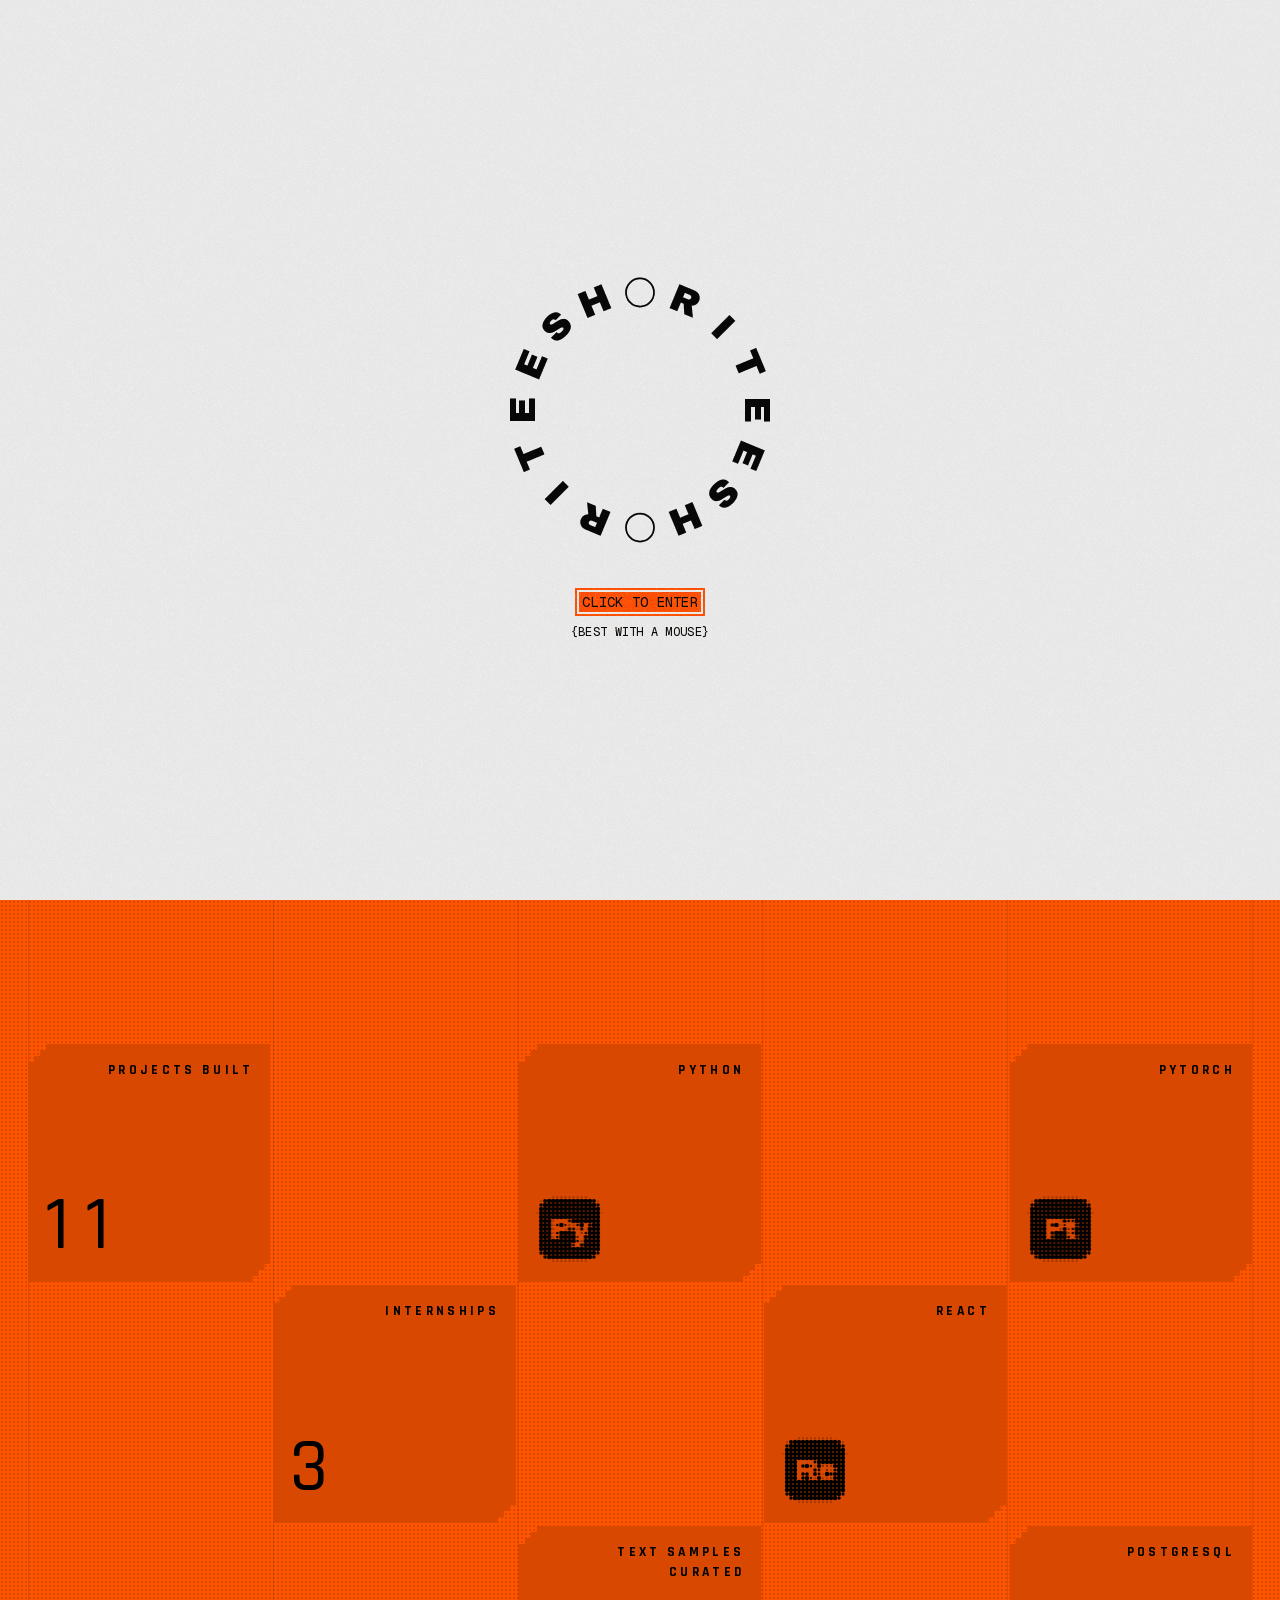
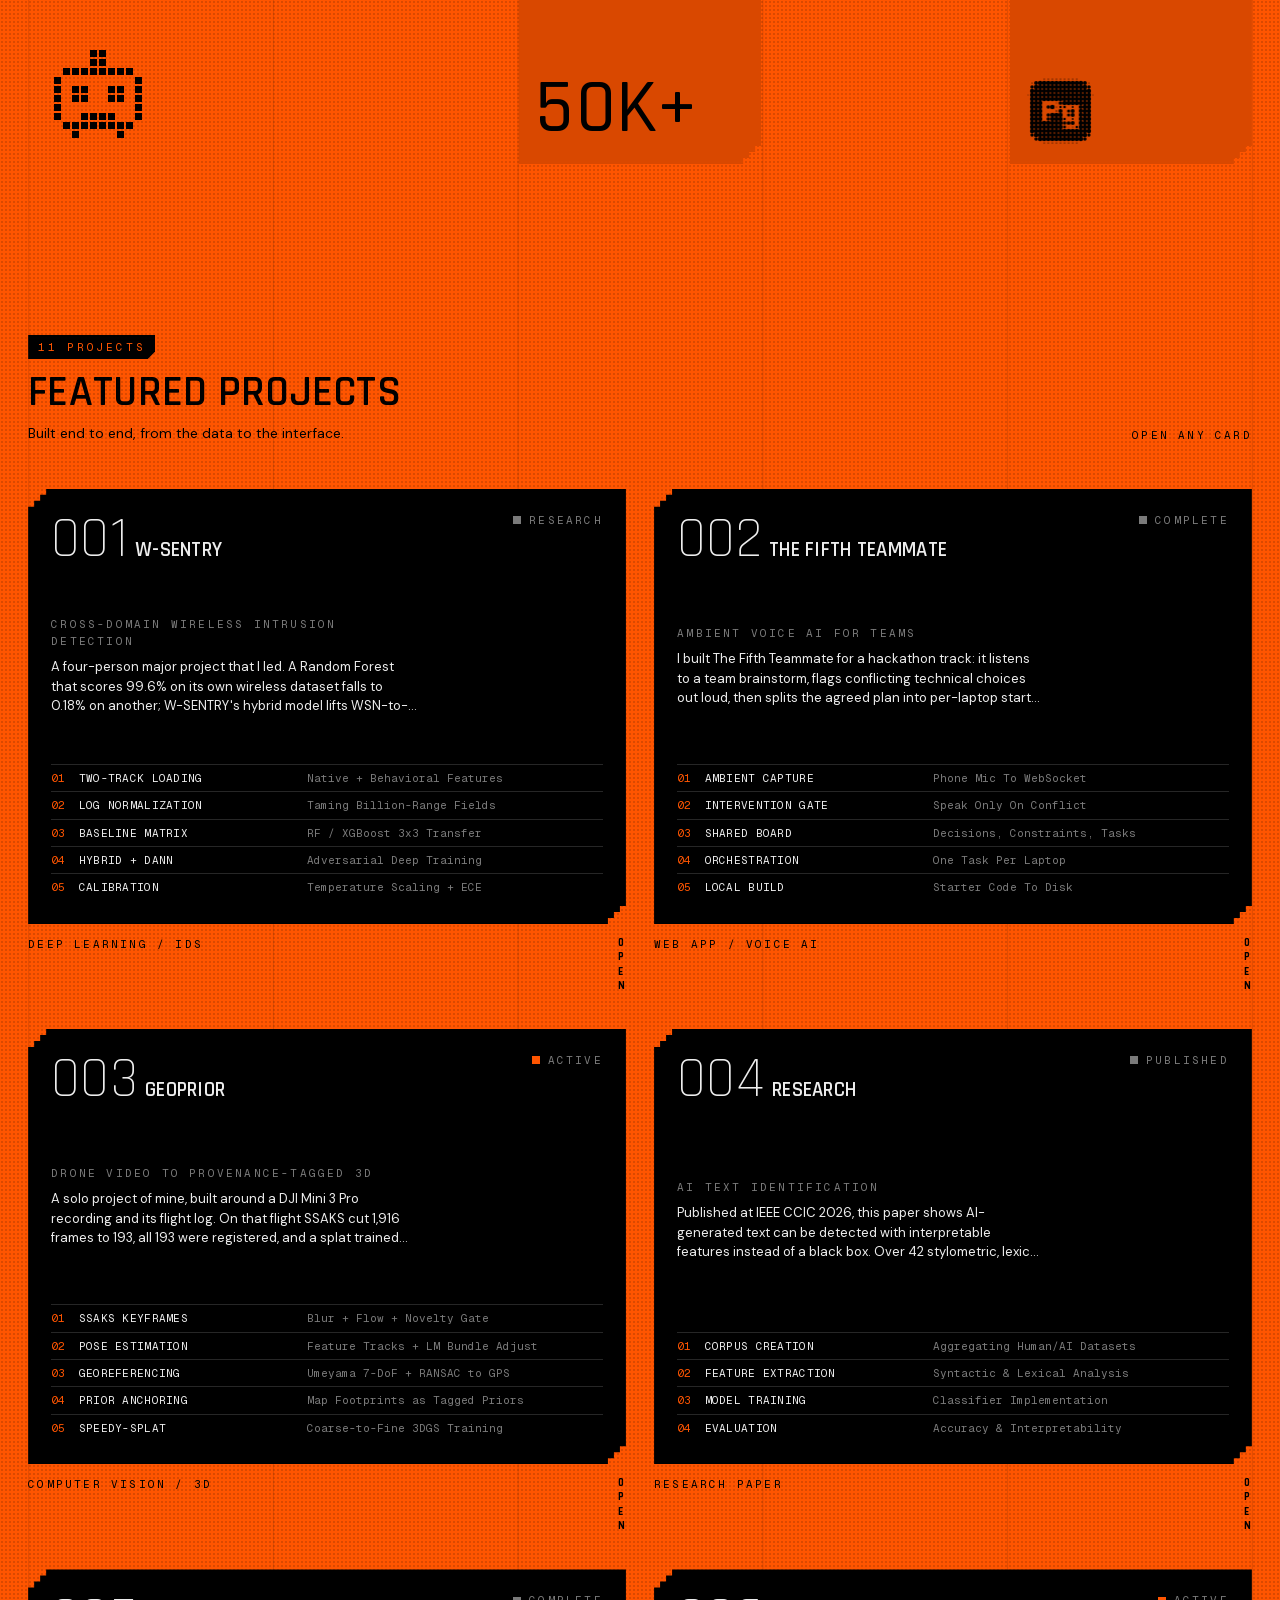
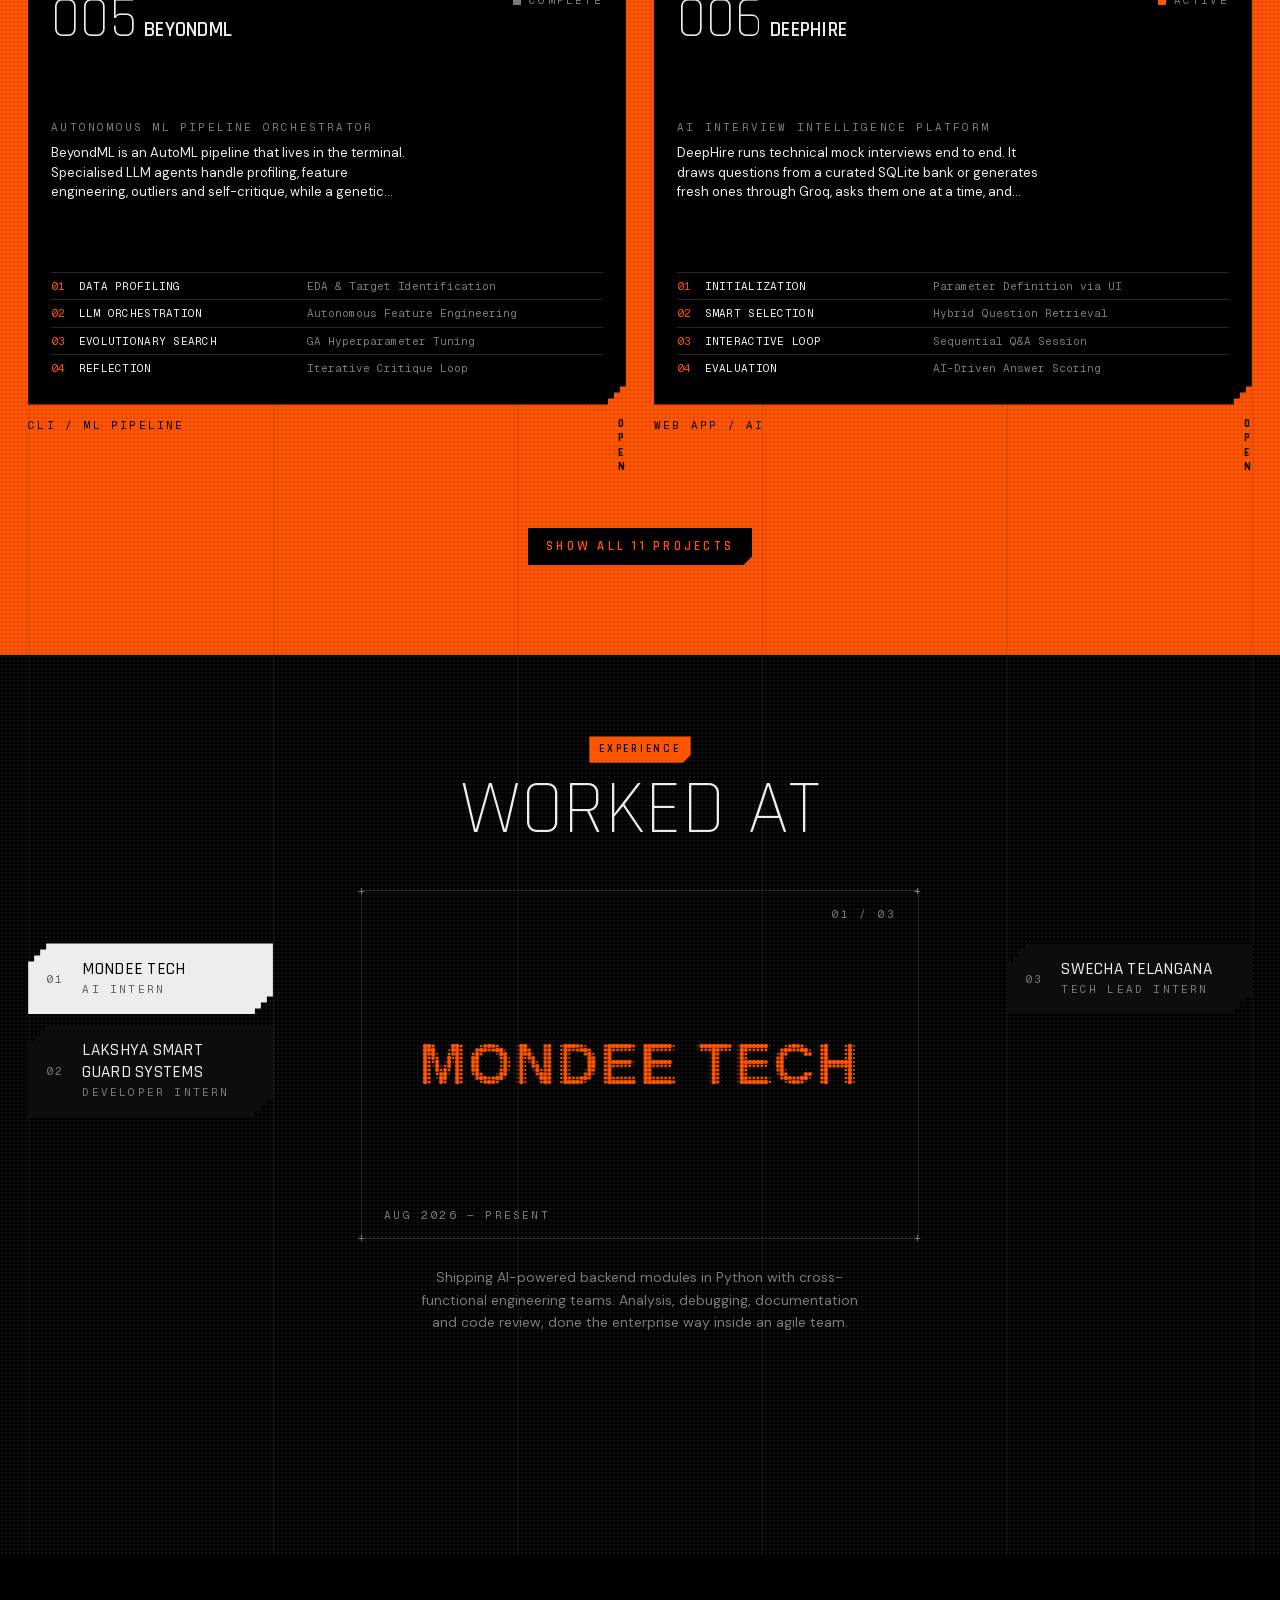
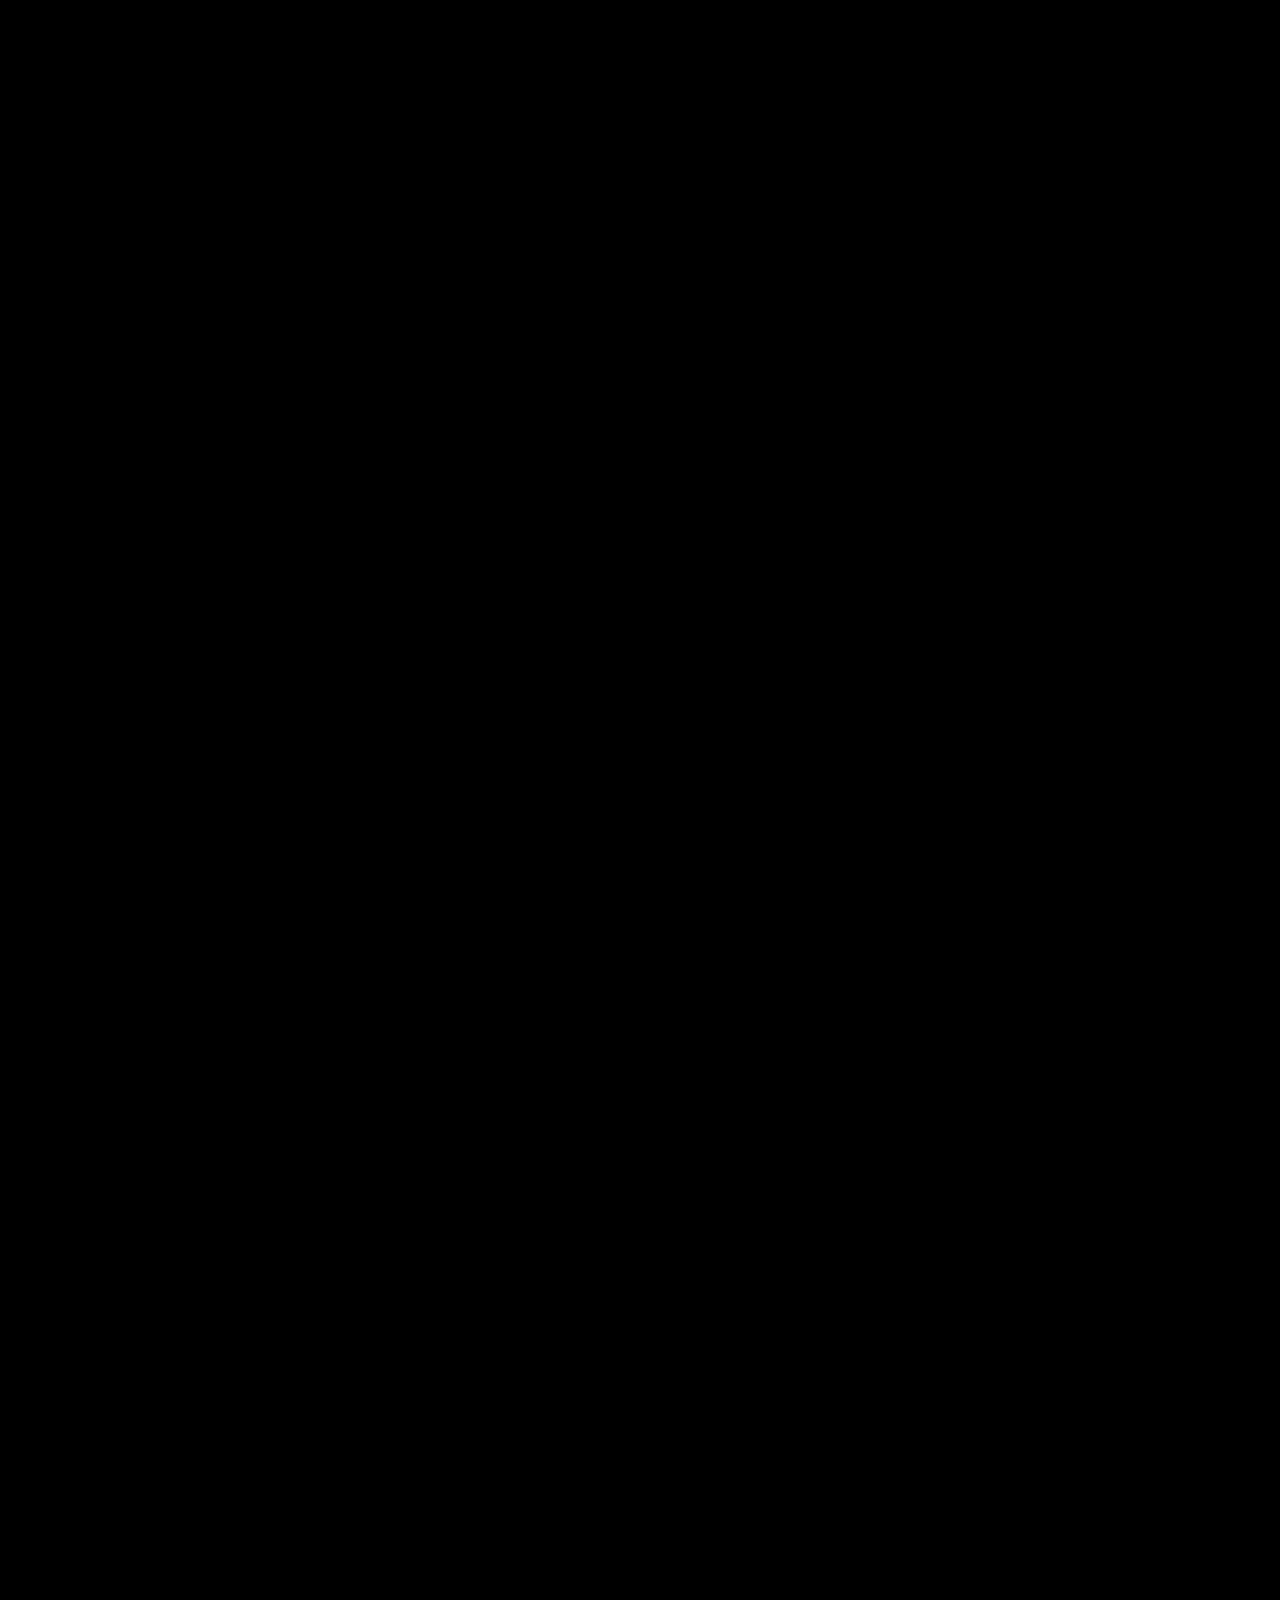
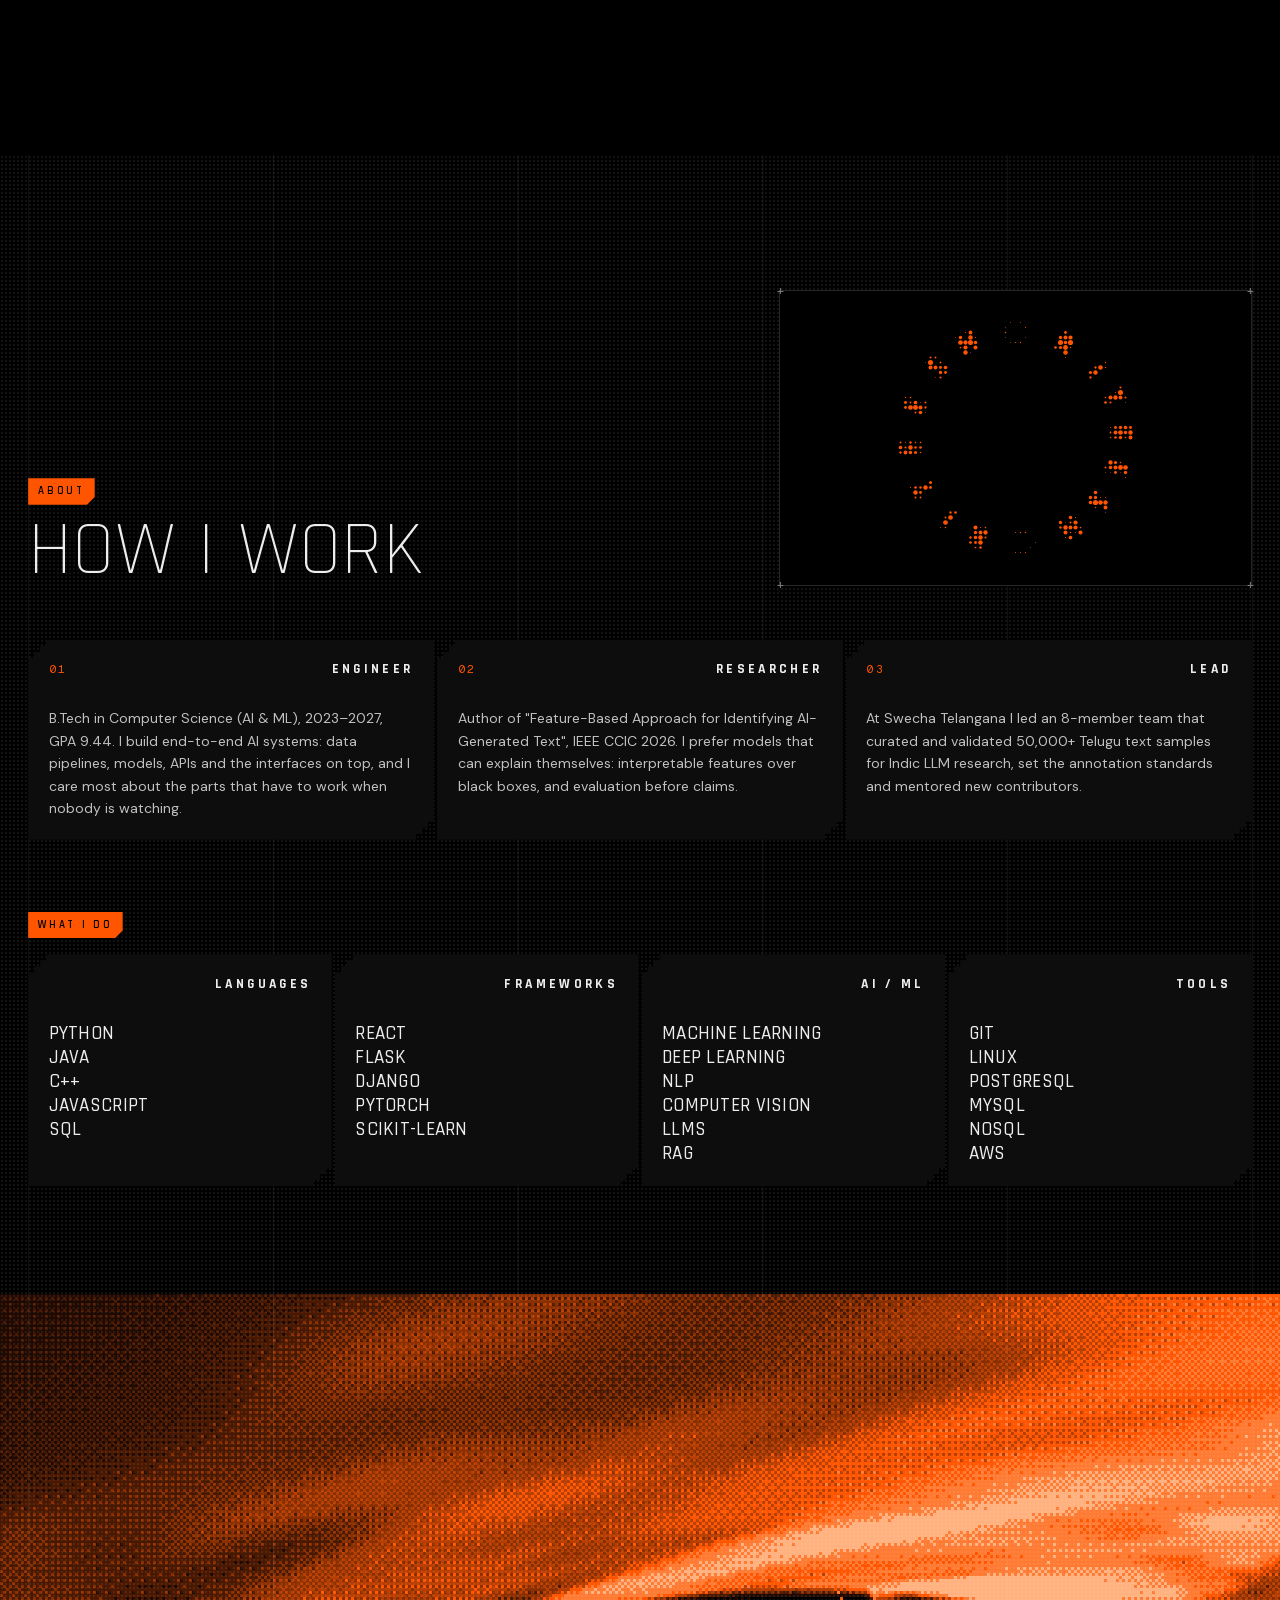
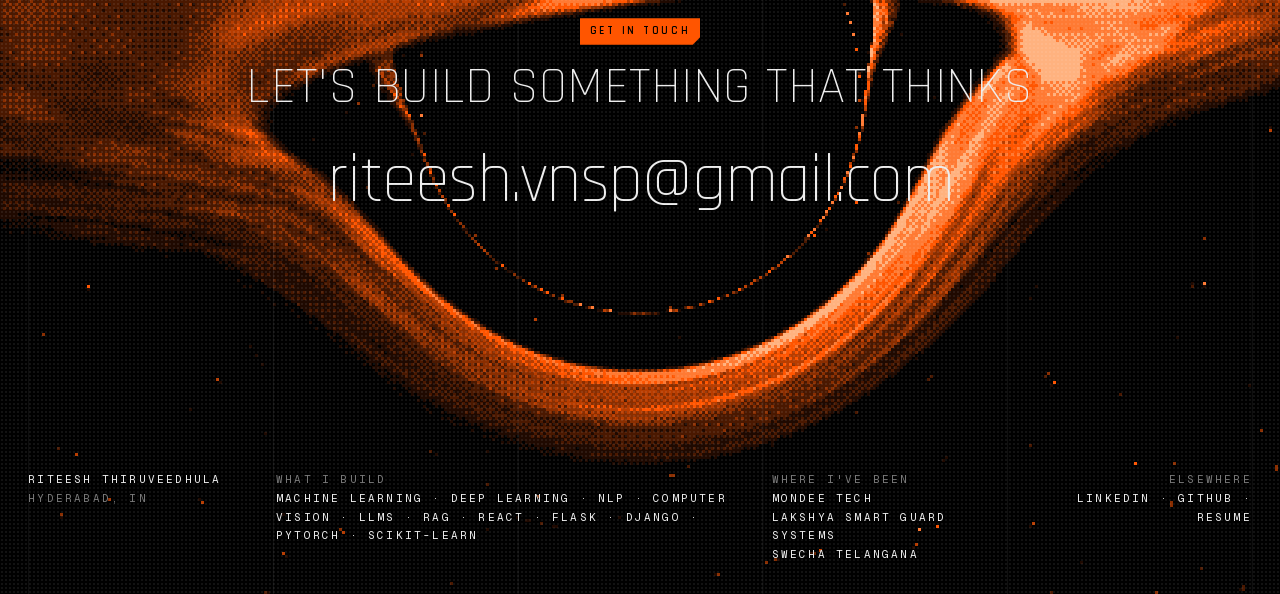
==== commit 01f743e1: "deploy 36f36fd" ====
--- a/index.html
+++ b/index.html
@@ -1 +1 @@
-<!DOCTYPE html><!--XQFi_YTxuVuqqBRUJ7zrR--><html lang="en"><head><meta charSet="utf-8"/><meta name="viewport" content="width=device-width, initial-scale=1"/><link rel="preload" href="/_next/static/media/3206eb66b875a5b3-s.p.e2b99870.woff2" as="font" crossorigin="" type="font/woff2"/><link rel="preload" href="/_next/static/media/5c285b27cdda1fe8-s.p.a62025f2.woff2" as="font" crossorigin="" type="font/woff2"/><link rel="preload" href="/_next/static/media/5e4d537aaa9e154b-s.p.01f07175.woff2" as="font" crossorigin="" type="font/woff2"/><link rel="preload" href="/_next/static/media/797e433ab948586e-s.p.29207c2f.woff2" as="font" crossorigin="" type="font/woff2"/><link rel="preload" href="/_next/static/media/9d8c99ccf2e734e7-s.p.b2ed600c.woff2" as="font" crossorigin="" type="font/woff2"/><link rel="preload" href="/_next/static/media/a079e02bba5bf7ab-s.p.7367eab7.woff2" as="font" crossorigin="" type="font/woff2"/><link rel="preload" href="/_next/static/media/a10c617c9026098c-s.p.ca7c307b.woff2" as="font" crossorigin="" type="font/woff2"/><link rel="preload" href="/_next/static/media/d23f31b94ad01e54-s.p.4b0b0c7e.woff2" as="font" crossorigin="" type="font/woff2"/><link rel="stylesheet" href="/_next/static/chunks/a9cc06f846c58216.css" data-precedence="next"/><link rel="stylesheet" href="/_next/static/chunks/f80a418465f2792e.css" data-precedence="next"/><link rel="preload" as="script" fetchPriority="low" href="/_next/static/chunks/f402a582c136d78f.js"/><script src="/_next/static/chunks/91adb7bdb9870c6a.js" async=""></script><script src="/_next/static/chunks/b7a3780483aba696.js" async=""></script><script src="/_next/static/chunks/3286a90db5baea98.js" async=""></script><script src="/_next/static/chunks/turbopack-1e8106f5658209a5.js" async=""></script><script src="/_next/static/chunks/7fb8e1210722aa96.js" async=""></script><script src="/_next/static/chunks/9efc8c238b36649e.js" async=""></script><script src="/_next/static/chunks/331bcca48c789d08.js" async=""></script><script src="/_next/static/chunks/fbc209cf7677cdb5.js" async=""></script><script src="/_next/static/chunks/9d8fdfb79c898a09.js" async=""></script><meta name="next-size-adjust" content=""/><title>RITEESH THIRUVEEDHULA — AI ENGINEER</title><meta name="description" content="Riteesh Thiruveedhula, AI engineer in Hyderabad: ML pipelines, LLM systems and the interfaces on top."/><link rel="icon" href="/icon.png?icon.7b75e9c1.png" sizes="256x256" type="image/png"/><script>try{if(sessionStorage.getItem('rt-intro-seen'))document.documentElement.dataset.intro='done'}catch(e){}</script><script src="/_next/static/chunks/a6dad97d9634a72d.js" noModule=""></script></head><body class="geist_mono_8d43a2aa-module__8Li5zG__variable archivo_black_543ab441-module__92e_sG__variable rajdhani_635f1ec8-module__oWRXIG__variable orbitron_cd47e22e-module__xMtCMG__variable dm_sans_851d885b-module__2r4mZq__variable antialiased"><div hidden=""><!--$--><!--/$--></div><div class="intro fixed inset-0" style="z-index:var(--z-intro)"><div class="absolute inset-0 flex flex-col items-center justify-center gap-8 overflow-hidden bg-paper text-ink"><div class="w-[min(40vw,300px)]"><svg viewBox="0 0 1200 1200" role="img" aria-label="Riteesh" class="logo-spin block w-full"><circle cx="600" cy="130" r="56" fill="none" stroke="currentColor" stroke-width="7" transform="rotate(0 600 600)"></circle><text x="600" y="130" text-anchor="middle" dominant-baseline="central" font-family="var(--font-logo), Arial Black, sans-serif" font-size="150" fill="currentColor" transform="rotate(22.5 600 600)">R</text><text x="600" y="130" text-anchor="middle" dominant-baseline="central" font-family="var(--font-logo), Arial Black, sans-serif" font-size="150" fill="currentColor" transform="rotate(45 600 600)">I</text><text x="600" y="130" text-anchor="middle" dominant-baseline="central" font-family="var(--font-logo), Arial Black, sans-serif" font-size="150" fill="currentColor" transform="rotate(67.5 600 600)">T</text><text x="600" y="130" text-anchor="middle" dominant-baseline="central" font-family="var(--font-logo), Arial Black, sans-serif" font-size="150" fill="currentColor" transform="rotate(90 600 600)">E</text><text x="600" y="130" text-anchor="middle" dominant-baseline="central" font-family="var(--font-logo), Arial Black, sans-serif" font-size="150" fill="currentColor" transform="rotate(112.5 600 600)">E</text><text x="600" y="130" text-anchor="middle" dominant-baseline="central" font-family="var(--font-logo), Arial Black, sans-serif" font-size="150" fill="currentColor" transform="rotate(135 600 600)">S</text><text x="600" y="130" text-anchor="middle" dominant-baseline="central" font-family="var(--font-logo), Arial Black, sans-serif" font-size="150" fill="currentColor" transform="rotate(157.5 600 600)">H</text><circle cx="600" cy="130" r="56" fill="none" stroke="currentColor" stroke-width="7" transform="rotate(180 600 600)"></circle><text x="600" y="130" text-anchor="middle" dominant-baseline="central" font-family="var(--font-logo), Arial Black, sans-serif" font-size="150" fill="currentColor" transform="rotate(202.5 600 600)">R</text><text x="600" y="130" text-anchor="middle" dominant-baseline="central" font-family="var(--font-logo), Arial Black, sans-serif" font-size="150" fill="currentColor" transform="rotate(225 600 600)">I</text><text x="600" y="130" text-anchor="middle" dominant-baseline="central" font-family="var(--font-logo), Arial Black, sans-serif" font-size="150" fill="currentColor" transform="rotate(247.5 600 600)">T</text><text x="600" y="130" text-anchor="middle" dominant-baseline="central" font-family="var(--font-logo), Arial Black, sans-serif" font-size="150" fill="currentColor" transform="rotate(270 600 600)">E</text><text x="600" y="130" text-anchor="middle" dominant-baseline="central" font-family="var(--font-logo), Arial Black, sans-serif" font-size="150" fill="currentColor" transform="rotate(292.5 600 600)">E</text><text x="600" y="130" text-anchor="middle" dominant-baseline="central" font-family="var(--font-logo), Arial Black, sans-serif" font-size="150" fill="currentColor" transform="rotate(315 600 600)">S</text><text x="600" y="130" text-anchor="middle" dominant-baseline="central" font-family="var(--font-logo), Arial Black, sans-serif" font-size="150" fill="currentColor" transform="rotate(337.5 600 600)">H</text></svg></div><div class="flex flex-col items-center gap-3"><button type="button" autofocus="" data-scramble="true" class="hl cursor-pointer px-2 py-1 text-sm">CLICK TO ENTER</button><p class="text-xs">{BEST WITH A MOUSE}</p></div></div></div><div aria-hidden="true" class="fixed inset-0 bg-ink/60" style="z-index:var(--z-menu);opacity:0;visibility:hidden"></div><nav id="site-menu" aria-label="Menu" inert="" class="fixed inset-x-0 top-0 flex min-h-[48vh] flex-col justify-end gap-7 bg-ink px-[2.2vw] pb-[2.4vw] pt-32 text-[13px] font-medium leading-[1.45] text-paper" style="z-index:var(--z-menu);visibility:hidden"><div class="flex flex-wrap items-center gap-x-5 gap-y-2"><span class="w-32 md:w-[22vw]">{LINKS}</span><a data-scramble="true" class="px-1 hover:bg-accent hover:text-ink focus-visible:bg-accent focus-visible:text-ink" href="https://www.linkedin.com/in/riteesh2k6" target="_blank" rel="noopener">LKDN</a><a data-scramble="true" class="px-1 hover:bg-accent hover:text-ink focus-visible:bg-accent focus-visible:text-ink" href="https://github.com/Riteesh-2k6" target="_blank" rel="noopener">GH</a><a data-scramble="true" class="px-1 hover:bg-accent hover:text-ink focus-visible:bg-accent focus-visible:text-ink" href="mailto:riteesh.vnsp@gmail.com">MAIL</a></div><div class="flex flex-wrap items-end justify-between gap-4"><div class="flex items-center gap-x-5"><span class="w-32 md:w-[22vw]">{RESUME}</span><a data-scramble="true" class="px-1 hover:bg-accent hover:text-ink focus-visible:bg-accent focus-visible:text-ink" href="/resume.pdf" target="_blank" rel="noopener">VIEW PDF</a></div><button type="button" data-scramble="true" class="px-1 hover:bg-accent hover:text-ink focus-visible:bg-accent focus-visible:text-ink cursor-pointer">CONTACT</button></div></nav><header class="fixed inset-x-0 top-0 grid grid-cols-[1fr_auto] items-start px-[2.2vw] pt-[max(16px,1.6vw)] text-[11px] leading-[1.7] tracking-[0.2em] text-paper md:grid-cols-5" style="z-index:var(--z-header)"><a href="/" aria-label="Home" data-cursor-label="HOME" class="flex items-center gap-3 self-center"><svg viewBox="0 0 1200 1200" role="img" aria-label="Riteesh" aria-hidden="true" class="logo-spin block w-[max(44px,3.4vw)]"><circle cx="600" cy="130" r="56" fill="none" stroke="currentColor" stroke-width="7" transform="rotate(0 600 600)"></circle><text x="600" y="130" text-anchor="middle" dominant-baseline="central" font-family="var(--font-logo), Arial Black, sans-serif" font-size="150" fill="currentColor" transform="rotate(22.5 600 600)">R</text><text x="600" y="130" text-anchor="middle" dominant-baseline="central" font-family="var(--font-logo), Arial Black, sans-serif" font-size="150" fill="currentColor" transform="rotate(45 600 600)">I</text><text x="600" y="130" text-anchor="middle" dominant-baseline="central" font-family="var(--font-logo), Arial Black, sans-serif" font-size="150" fill="currentColor" transform="rotate(67.5 600 600)">T</text><text x="600" y="130" text-anchor="middle" dominant-baseline="central" font-family="var(--font-logo), Arial Black, sans-serif" font-size="150" fill="currentColor" transform="rotate(90 600 600)">E</text><text x="600" y="130" text-anchor="middle" dominant-baseline="central" font-family="var(--font-logo), Arial Black, sans-serif" font-size="150" fill="currentColor" transform="rotate(112.5 600 600)">E</text><text x="600" y="130" text-anchor="middle" dominant-baseline="central" font-family="var(--font-logo), Arial Black, sans-serif" font-size="150" fill="currentColor" transform="rotate(135 600 600)">S</text><text x="600" y="130" text-anchor="middle" dominant-baseline="central" font-family="var(--font-logo), Arial Black, sans-serif" font-size="150" fill="currentColor" transform="rotate(157.5 600 600)">H</text><circle cx="600" cy="130" r="56" fill="none" stroke="currentColor" stroke-width="7" transform="rotate(180 600 600)"></circle><text x="600" y="130" text-anchor="middle" dominant-baseline="central" font-family="var(--font-logo), Arial Black, sans-serif" font-size="150" fill="currentColor" transform="rotate(202.5 600 600)">R</text><text x="600" y="130" text-anchor="middle" dominant-baseline="central" font-family="var(--font-logo), Arial Black, sans-serif" font-size="150" fill="currentColor" transform="rotate(225 600 600)">I</text><text x="600" y="130" text-anchor="middle" dominant-baseline="central" font-family="var(--font-logo), Arial Black, sans-serif" font-size="150" fill="currentColor" transform="rotate(247.5 600 600)">T</text><text x="600" y="130" text-anchor="middle" dominant-baseline="central" font-family="var(--font-logo), Arial Black, sans-serif" font-size="150" fill="currentColor" transform="rotate(270 600 600)">E</text><text x="600" y="130" text-anchor="middle" dominant-baseline="central" font-family="var(--font-logo), Arial Black, sans-serif" font-size="150" fill="currentColor" transform="rotate(292.5 600 600)">E</text><text x="600" y="130" text-anchor="middle" dominant-baseline="central" font-family="var(--font-logo), Arial Black, sans-serif" font-size="150" fill="currentColor" transform="rotate(315 600 600)">S</text><text x="600" y="130" text-anchor="middle" dominant-baseline="central" font-family="var(--font-logo), Arial Black, sans-serif" font-size="150" fill="currentColor" transform="rotate(337.5 600 600)">H</text></svg><span class="[text-shadow:0_0_6px_#000,0_0_2px_#000] font-tech text-[15px] font-bold tracking-normal">RITEESH VNSP</span></a><p class="hidden self-center md:block"><span class="[text-shadow:0_0_6px_#000,0_0_2px_#000] text-paper/70">PORTFOLIO - <span class="text-paper">V2</span></span></p><div class="hidden gap-5 self-center md:flex"></div><p class="hidden text-paper/70 md:block"><span class="[text-shadow:0_0_6px_#000,0_0_2px_#000]">HYDERABAD, IN</span><br/><span class="[text-shadow:0_0_6px_#000,0_0_2px_#000]"> </span></p><div class="flex items-start justify-between gap-4"><p class="hidden text-paper/70 md:block"><span class="[text-shadow:0_0_6px_#000,0_0_2px_#000]">17°23&#x27;06.0&quot;N</span><br/><span class="[text-shadow:0_0_6px_#000,0_0_2px_#000]">78°29&#x27;12.0&quot;E</span></p><button type="button" aria-expanded="false" aria-controls="site-menu" class="relative cursor-pointer bg-surface px-[1.4em] py-[0.6em] font-tech text-[15px] font-bold tracking-normal text-paper"><span aria-hidden="true" class="absolute left-0 top-0 h-2 w-2 border-l-2 border-t-2 border-accent"></span><span aria-hidden="true" class="absolute bottom-0 right-0 h-2 w-2 border-b-2 border-r-2 border-accent"></span><span data-scramble="true">MENU</span></button></div></header><main><div><section id="hero" class="relative bg-ink text-paper" style="min-height:100vh"><div class="min-h-screen relative bg-ink text-paper  "><div class="absolute inset-0"><div class="absolute inset-0"><div class="relative h-full w-full overflow-hidden"><canvas class="absolute inset-0 block h-full w-full" aria-hidden="true"></canvas></div></div></div><div aria-hidden="true" class="grid-lines pointer-events-none absolute inset-0 z-[5] [--grid-line:rgb(255_255_255/0.07)]"></div><div class="@container absolute inset-y-0 inset-x-[2.2vw] z-10"><span aria-hidden="true" class="absolute hidden h-2 w-[3px] -translate-x-1/2 bg-accent md:block" style="left:0%;top:24%"></span><span aria-hidden="true" class="absolute hidden h-2 w-[3px] -translate-x-1/2 bg-accent md:block" style="left:40%;top:52%"></span><span aria-hidden="true" class="absolute hidden h-2 w-[3px] -translate-x-1/2 bg-accent md:block" style="left:100%;top:31%"></span><div class="absolute left-0 top-[14%] hidden w-[20%] border-l-[3px] border-accent pl-[1.2em] md:block text-[11px] leading-[1.7] tracking-[0.2em] text-paper/80"><p class="flex justify-between"><a href="https://www.linkedin.com/in/riteesh2k6" target="_blank" rel="noopener noreferrer" class="[text-shadow:0_0_6px_#000,0_0_2px_#000] transition-colors hover:text-accent">LINKEDIN</a><a href="https://github.com/Riteesh-2k6" target="_blank" rel="noopener noreferrer" class="[text-shadow:0_0_6px_#000,0_0_2px_#000] transition-colors hover:text-accent">GITHUB</a><a href="/resume.pdf" target="_blank" rel="noopener noreferrer" class="[text-shadow:0_0_6px_#000,0_0_2px_#000] transition-colors hover:text-accent">RESUME</a></p><a href="mailto:riteesh.vnsp@gmail.com" class="flex justify-between transition-colors hover:text-accent"><span class="[text-shadow:0_0_6px_#000,0_0_2px_#000]">RITEESH.VNSP</span><span class="[text-shadow:0_0_6px_#000,0_0_2px_#000]">@<!-- -->GMAIL.COM</span></a></div><p class="absolute left-0 top-[16%] w-full font-body text-[clamp(14px,1.05vw,19px)] font-normal normal-case leading-[1.55] tracking-normal text-dim md:top-[32%] md:w-[40%] md:indent-[50%] transition-[opacity,transform] duration-1000 delay-200 translate-y-4 opacity-0"><span class="[text-shadow:0_0_6px_#000,0_0_2px_#000]">I&#x27;m an AI engineer who wants models that can <em class="text-paper">explain</em> themselves, and <code class="font-mono text-[0.92em] text-accent">&lt;code/&gt;</code> that keeps working when nobody is watching. I build end to end: data pipelines, models, APIs and the interfaces on top.</span></p><span class="notch absolute left-0 top-[63%] bg-accent px-[0.9em] py-[0.4em] font-tech text-[clamp(11px,0.85vw,15px)] font-semibold tracking-[0.25em] text-ink md:top-[65%] transition-[opacity,transform] duration-1000 delay-300 translate-y-4 opacity-0">AI ENGINEER</span><h1 class="font-name text-paper"><span class="sr-only">RITEESH VNSP</span><span aria-hidden="true"><span class="absolute right-[-5cqw] top-[66%] block h-[21cqw] w-[105cqw] md:right-[calc(60%-1.65cqw)] md:top-[62.5%] md:h-[7cqw] md:w-[33cqw] transition-[opacity,transform] duration-1000 delay-300 translate-y-4 opacity-0"><div class="relative w-full h-full select-none" style="touch-action:none" role="img" aria-label="RITEESH"><canvas class="block w-full h-full"></canvas></div></span><span class="absolute left-[-5cqw] top-[77%] block h-[21cqw] w-[105cqw] md:left-[-1.5cqw] md:top-[77%] md:h-[7cqw] md:w-[30cqw] transition-[opacity,transform] duration-1000 delay-500 translate-y-4 opacity-0"><div class="relative w-full h-full select-none" style="touch-action:none" role="img" aria-label="VNSP"><canvas class="block w-full h-full"></canvas></div></span></span></h1><p class="absolute left-0 top-[76.5%] hidden md:block text-[11px] leading-[1.7] tracking-[0.2em] text-paper/80"><span class="[text-shadow:0_0_6px_#000,0_0_2px_#000]">A STUDENT</span></p><p class="absolute bottom-[7.6%] right-[60%] hidden text-right md:block text-[11px] leading-[1.7] tracking-[0.2em] text-paper/80"><span class="[text-shadow:0_0_6px_#000,0_0_2px_#000]">OF AI &amp; ML, CLASS OF 2027</span></p><p class="absolute right-[20%] top-[15%] hidden md:block text-[11px] leading-[1.7] tracking-[0.2em] text-paper/80"><span class="[text-shadow:0_0_6px_#000,0_0_2px_#000]">FROM</span></p><p class="absolute right-0 top-[13.5%] hidden font-tech text-[5.6cqw] font-light leading-none text-paper md:block">IN</p><p class="absolute bottom-[8%] right-0 hidden [writing-mode:vertical-rl] md:block text-[11px] leading-[1.7] tracking-[0.2em] text-paper/80"><span class="[text-shadow:0_0_6px_#000,0_0_2px_#000]">SCROLL DOWN</span></p></div><span aria-hidden="true" class="pointer-events-none fixed z-[60] font-name font-bold leading-none text-paper" style="visibility:hidden"></span></div></section><section id="stats" class="relative bg-accent text-ink [--dot:rgb(0_0_0/0.14)]" style="min-height:100vh"><div class="min-h-screen relative bg-accent text-ink [--dot:rgb(0_0_0/0.14)] dot-grid "><div aria-hidden="true" class="grid-lines pointer-events-none absolute inset-0 [--grid-line:rgb(0_0_0/0.12)]"></div><div class="relative grid grid-cols-2 gap-[3px] px-[2.2vw] pb-[4vh] pt-[max(96px,16vh)] md:h-screen md:grid-cols-5 md:grid-rows-3"><div class="min-h-[24vh] md:min-h-0"><div class="pixel-corners flex h-full flex-col justify-between bg-[#d94800] p-[clamp(12px,1.3vw,24px)]"><p class="text-right font-tech text-[clamp(12px,1.05vw,19px)] font-bold tracking-[0.25em]">PROJECTS BUILT</p><p class="font-tech text-[clamp(56px,6vw,120px)] font-medium leading-none"><span class="inline-flex"><span class="inline-block h-[1em] overflow-hidden"><span class="flex flex-col transition-transform duration-[1600ms] ease-[cubic-bezier(0.2,0.8,0.2,1)]" style="transform:translateY(-0em);transition-delay:0ms"><span class="h-[1em]">0</span><span class="h-[1em]">1</span><span class="h-[1em]">2</span><span class="h-[1em]">3</span><span class="h-[1em]">4</span><span class="h-[1em]">5</span><span class="h-[1em]">6</span><span class="h-[1em]">7</span><span class="h-[1em]">8</span><span class="h-[1em]">9</span></span></span><span class="inline-block h-[1em] overflow-hidden"><span class="flex flex-col transition-transform duration-[1600ms] ease-[cubic-bezier(0.2,0.8,0.2,1)]" style="transform:translateY(-0em);transition-delay:120ms"><span class="h-[1em]">0</span><span class="h-[1em]">1</span><span class="h-[1em]">2</span><span class="h-[1em]">3</span><span class="h-[1em]">4</span><span class="h-[1em]">5</span><span class="h-[1em]">6</span><span class="h-[1em]">7</span><span class="h-[1em]">8</span><span class="h-[1em]">9</span></span></span></span></p></div></div><div aria-hidden="true" class="hidden md:block"></div><div class="min-h-[24vh] md:min-h-0"><div class="pixel-corners flex h-full flex-col justify-between bg-[#d94800] p-[clamp(12px,1.3vw,24px)]"><p class="text-right font-tech text-[clamp(12px,1.05vw,19px)] font-bold tracking-[0.25em]">PYTHON</p><canvas aria-hidden="true" class="block h-[clamp(56px,5.5vw,110px)] w-[clamp(56px,5.5vw,110px)]"></canvas></div></div><div aria-hidden="true" class="hidden md:block"></div><div class="min-h-[24vh] md:min-h-0"><div class="pixel-corners flex h-full flex-col justify-between bg-[#d94800] p-[clamp(12px,1.3vw,24px)]"><p class="text-right font-tech text-[clamp(12px,1.05vw,19px)] font-bold tracking-[0.25em]">PYTORCH</p><canvas aria-hidden="true" class="block h-[clamp(56px,5.5vw,110px)] w-[clamp(56px,5.5vw,110px)]"></canvas></div></div><div aria-hidden="true" class="hidden md:block"></div><div class="min-h-[24vh] md:min-h-0"><div class="pixel-corners flex h-full flex-col justify-between bg-[#d94800] p-[clamp(12px,1.3vw,24px)]"><p class="text-right font-tech text-[clamp(12px,1.05vw,19px)] font-bold tracking-[0.25em]">INTERNSHIPS</p><p class="font-tech text-[clamp(56px,6vw,120px)] font-medium leading-none"><span class="inline-flex"><span class="inline-block h-[1em] overflow-hidden"><span class="flex flex-col transition-transform duration-[1600ms] ease-[cubic-bezier(0.2,0.8,0.2,1)]" style="transform:translateY(-0em);transition-delay:0ms"><span class="h-[1em]">0</span><span class="h-[1em]">1</span><span class="h-[1em]">2</span><span class="h-[1em]">3</span><span class="h-[1em]">4</span><span class="h-[1em]">5</span><span class="h-[1em]">6</span><span class="h-[1em]">7</span><span class="h-[1em]">8</span><span class="h-[1em]">9</span></span></span></span></p></div></div><div aria-hidden="true" class="hidden md:block"></div><div class="min-h-[24vh] md:min-h-0"><div class="pixel-corners flex h-full flex-col justify-between bg-[#d94800] p-[clamp(12px,1.3vw,24px)]"><p class="text-right font-tech text-[clamp(12px,1.05vw,19px)] font-bold tracking-[0.25em]">REACT</p><canvas aria-hidden="true" class="block h-[clamp(56px,5.5vw,110px)] w-[clamp(56px,5.5vw,110px)]"></canvas></div></div><div aria-hidden="true" class="hidden md:block"></div><div aria-hidden="true" class="hidden items-end p-[2vw] md:flex"><div class="grid grid-cols-10 gap-[2px]"><span class="h-[clamp(6px,0.55vw,10px)] w-[clamp(6px,0.55vw,10px)] "></span><span class="h-[clamp(6px,0.55vw,10px)] w-[clamp(6px,0.55vw,10px)] "></span><span class="h-[clamp(6px,0.55vw,10px)] w-[clamp(6px,0.55vw,10px)] "></span><span class="h-[clamp(6px,0.55vw,10px)] w-[clamp(6px,0.55vw,10px)] "></span><span class="h-[clamp(6px,0.55vw,10px)] w-[clamp(6px,0.55vw,10px)] bg-ink"></span><span class="h-[clamp(6px,0.55vw,10px)] w-[clamp(6px,0.55vw,10px)] bg-ink"></span><span class="h-[clamp(6px,0.55vw,10px)] w-[clamp(6px,0.55vw,10px)] "></span><span class="h-[clamp(6px,0.55vw,10px)] w-[clamp(6px,0.55vw,10px)] "></span><span class="h-[clamp(6px,0.55vw,10px)] w-[clamp(6px,0.55vw,10px)] "></span><span class="h-[clamp(6px,0.55vw,10px)] w-[clamp(6px,0.55vw,10px)] "></span><span class="h-[clamp(6px,0.55vw,10px)] w-[clamp(6px,0.55vw,10px)] "></span><span class="h-[clamp(6px,0.55vw,10px)] w-[clamp(6px,0.55vw,10px)] "></span><span class="h-[clamp(6px,0.55vw,10px)] w-[clamp(6px,0.55vw,10px)] "></span><span class="h-[clamp(6px,0.55vw,10px)] w-[clamp(6px,0.55vw,10px)] "></span><span class="h-[clamp(6px,0.55vw,10px)] w-[clamp(6px,0.55vw,10px)] bg-ink"></span><span class="h-[clamp(6px,0.55vw,10px)] w-[clamp(6px,0.55vw,10px)] bg-ink"></span><span class="h-[clamp(6px,0.55vw,10px)] w-[clamp(6px,0.55vw,10px)] "></span><span class="h-[clamp(6px,0.55vw,10px)] w-[clamp(6px,0.55vw,10px)] "></span><span class="h-[clamp(6px,0.55vw,10px)] w-[clamp(6px,0.55vw,10px)] "></span><span class="h-[clamp(6px,0.55vw,10px)] w-[clamp(6px,0.55vw,10px)] "></span><span class="h-[clamp(6px,0.55vw,10px)] w-[clamp(6px,0.55vw,10px)] "></span><span class="h-[clamp(6px,0.55vw,10px)] w-[clamp(6px,0.55vw,10px)] bg-ink"></span><span class="h-[clamp(6px,0.55vw,10px)] w-[clamp(6px,0.55vw,10px)] bg-ink"></span><span class="h-[clamp(6px,0.55vw,10px)] w-[clamp(6px,0.55vw,10px)] bg-ink"></span><span class="h-[clamp(6px,0.55vw,10px)] w-[clamp(6px,0.55vw,10px)] bg-ink"></span><span class="h-[clamp(6px,0.55vw,10px)] w-[clamp(6px,0.55vw,10px)] bg-ink"></span><span class="h-[clamp(6px,0.55vw,10px)] w-[clamp(6px,0.55vw,10px)] bg-ink"></span><span class="h-[clamp(6px,0.55vw,10px)] w-[clamp(6px,0.55vw,10px)] bg-ink"></span><span class="h-[clamp(6px,0.55vw,10px)] w-[clamp(6px,0.55vw,10px)] bg-ink"></span><span class="h-[clamp(6px,0.55vw,10px)] w-[clamp(6px,0.55vw,10px)] "></span><span class="h-[clamp(6px,0.55vw,10px)] w-[clamp(6px,0.55vw,10px)] bg-ink"></span><span class="h-[clamp(6px,0.55vw,10px)] w-[clamp(6px,0.55vw,10px)] "></span><span class="h-[clamp(6px,0.55vw,10px)] w-[clamp(6px,0.55vw,10px)] "></span><span class="h-[clamp(6px,0.55vw,10px)] w-[clamp(6px,0.55vw,10px)] "></span><span class="h-[clamp(6px,0.55vw,10px)] w-[clamp(6px,0.55vw,10px)] "></span><span class="h-[clamp(6px,0.55vw,10px)] w-[clamp(6px,0.55vw,10px)] "></span><span class="h-[clamp(6px,0.55vw,10px)] w-[clamp(6px,0.55vw,10px)] "></span><span class="h-[clamp(6px,0.55vw,10px)] w-[clamp(6px,0.55vw,10px)] "></span><span class="h-[clamp(6px,0.55vw,10px)] w-[clamp(6px,0.55vw,10px)] "></span><span class="h-[clamp(6px,0.55vw,10px)] w-[clamp(6px,0.55vw,10px)] bg-ink"></span><span class="h-[clamp(6px,0.55vw,10px)] w-[clamp(6px,0.55vw,10px)] bg-ink"></span><span class="h-[clamp(6px,0.55vw,10px)] w-[clamp(6px,0.55vw,10px)] "></span><span class="h-[clamp(6px,0.55vw,10px)] w-[clamp(6px,0.55vw,10px)] bg-ink"></span><span class="h-[clamp(6px,0.55vw,10px)] w-[clamp(6px,0.55vw,10px)] bg-ink"></span><span class="h-[clamp(6px,0.55vw,10px)] w-[clamp(6px,0.55vw,10px)] "></span><span class="h-[clamp(6px,0.55vw,10px)] w-[clamp(6px,0.55vw,10px)] "></span><span class="h-[clamp(6px,0.55vw,10px)] w-[clamp(6px,0.55vw,10px)] bg-ink"></span><span class="h-[clamp(6px,0.55vw,10px)] w-[clamp(6px,0.55vw,10px)] bg-ink"></span><span class="h-[clamp(6px,0.55vw,10px)] w-[clamp(6px,0.55vw,10px)] "></span><span class="h-[clamp(6px,0.55vw,10px)] w-[clamp(6px,0.55vw,10px)] bg-ink"></span><span class="h-[clamp(6px,0.55vw,10px)] w-[clamp(6px,0.55vw,10px)] bg-ink"></span><span class="h-[clamp(6px,0.55vw,10px)] w-[clamp(6px,0.55vw,10px)] "></span><span class="h-[clamp(6px,0.55vw,10px)] w-[clamp(6px,0.55vw,10px)] bg-ink"></span><span class="h-[clamp(6px,0.55vw,10px)] w-[clamp(6px,0.55vw,10px)] bg-ink"></span><span class="h-[clamp(6px,0.55vw,10px)] w-[clamp(6px,0.55vw,10px)] "></span><span class="h-[clamp(6px,0.55vw,10px)] w-[clamp(6px,0.55vw,10px)] "></span><span class="h-[clamp(6px,0.55vw,10px)] w-[clamp(6px,0.55vw,10px)] bg-ink"></span><span class="h-[clamp(6px,0.55vw,10px)] w-[clamp(6px,0.55vw,10px)] bg-ink"></span><span class="h-[clamp(6px,0.55vw,10px)] w-[clamp(6px,0.55vw,10px)] "></span><span class="h-[clamp(6px,0.55vw,10px)] w-[clamp(6px,0.55vw,10px)] bg-ink"></span><span class="h-[clamp(6px,0.55vw,10px)] w-[clamp(6px,0.55vw,10px)] bg-ink"></span><span class="h-[clamp(6px,0.55vw,10px)] w-[clamp(6px,0.55vw,10px)] "></span><span class="h-[clamp(6px,0.55vw,10px)] w-[clamp(6px,0.55vw,10px)] "></span><span class="h-[clamp(6px,0.55vw,10px)] w-[clamp(6px,0.55vw,10px)] "></span><span class="h-[clamp(6px,0.55vw,10px)] w-[clamp(6px,0.55vw,10px)] "></span><span class="h-[clamp(6px,0.55vw,10px)] w-[clamp(6px,0.55vw,10px)] "></span><span class="h-[clamp(6px,0.55vw,10px)] w-[clamp(6px,0.55vw,10px)] "></span><span class="h-[clamp(6px,0.55vw,10px)] w-[clamp(6px,0.55vw,10px)] "></span><span class="h-[clamp(6px,0.55vw,10px)] w-[clamp(6px,0.55vw,10px)] "></span><span class="h-[clamp(6px,0.55vw,10px)] w-[clamp(6px,0.55vw,10px)] bg-ink"></span><span class="h-[clamp(6px,0.55vw,10px)] w-[clamp(6px,0.55vw,10px)] bg-ink"></span><span class="h-[clamp(6px,0.55vw,10px)] w-[clamp(6px,0.55vw,10px)] "></span><span class="h-[clamp(6px,0.55vw,10px)] w-[clamp(6px,0.55vw,10px)] "></span><span class="h-[clamp(6px,0.55vw,10px)] w-[clamp(6px,0.55vw,10px)] bg-ink"></span><span class="h-[clamp(6px,0.55vw,10px)] w-[clamp(6px,0.55vw,10px)] bg-ink"></span><span class="h-[clamp(6px,0.55vw,10px)] w-[clamp(6px,0.55vw,10px)] bg-ink"></span><span class="h-[clamp(6px,0.55vw,10px)] w-[clamp(6px,0.55vw,10px)] bg-ink"></span><span class="h-[clamp(6px,0.55vw,10px)] w-[clamp(6px,0.55vw,10px)] "></span><span class="h-[clamp(6px,0.55vw,10px)] w-[clamp(6px,0.55vw,10px)] "></span><span class="h-[clamp(6px,0.55vw,10px)] w-[clamp(6px,0.55vw,10px)] bg-ink"></span><span class="h-[clamp(6px,0.55vw,10px)] w-[clamp(6px,0.55vw,10px)] "></span><span class="h-[clamp(6px,0.55vw,10px)] w-[clamp(6px,0.55vw,10px)] bg-ink"></span><span class="h-[clamp(6px,0.55vw,10px)] w-[clamp(6px,0.55vw,10px)] bg-ink"></span><span class="h-[clamp(6px,0.55vw,10px)] w-[clamp(6px,0.55vw,10px)] bg-ink"></span><span class="h-[clamp(6px,0.55vw,10px)] w-[clamp(6px,0.55vw,10px)] bg-ink"></span><span class="h-[clamp(6px,0.55vw,10px)] w-[clamp(6px,0.55vw,10px)] bg-ink"></span><span class="h-[clamp(6px,0.55vw,10px)] w-[clamp(6px,0.55vw,10px)] bg-ink"></span><span class="h-[clamp(6px,0.55vw,10px)] w-[clamp(6px,0.55vw,10px)] bg-ink"></span><span class="h-[clamp(6px,0.55vw,10px)] w-[clamp(6px,0.55vw,10px)] bg-ink"></span><span class="h-[clamp(6px,0.55vw,10px)] w-[clamp(6px,0.55vw,10px)] "></span><span class="h-[clamp(6px,0.55vw,10px)] w-[clamp(6px,0.55vw,10px)] "></span><span class="h-[clamp(6px,0.55vw,10px)] w-[clamp(6px,0.55vw,10px)] "></span><span class="h-[clamp(6px,0.55vw,10px)] w-[clamp(6px,0.55vw,10px)] bg-ink"></span><span class="h-[clamp(6px,0.55vw,10px)] w-[clamp(6px,0.55vw,10px)] "></span><span class="h-[clamp(6px,0.55vw,10px)] w-[clamp(6px,0.55vw,10px)] "></span><span class="h-[clamp(6px,0.55vw,10px)] w-[clamp(6px,0.55vw,10px)] "></span><span class="h-[clamp(6px,0.55vw,10px)] w-[clamp(6px,0.55vw,10px)] "></span><span class="h-[clamp(6px,0.55vw,10px)] w-[clamp(6px,0.55vw,10px)] bg-ink"></span><span class="h-[clamp(6px,0.55vw,10px)] w-[clamp(6px,0.55vw,10px)] "></span><span class="h-[clamp(6px,0.55vw,10px)] w-[clamp(6px,0.55vw,10px)] "></span></div></div><div aria-hidden="true" class="hidden md:block"></div><div class="min-h-[24vh] md:min-h-0"><div class="pixel-corners flex h-full flex-col justify-between bg-[#d94800] p-[clamp(12px,1.3vw,24px)]"><p class="text-right font-tech text-[clamp(12px,1.05vw,19px)] font-bold tracking-[0.25em]">TEXT SAMPLES CURATED</p><p class="font-tech text-[clamp(56px,6vw,120px)] font-medium leading-none"><span class="inline-flex"><span class="inline-block h-[1em] overflow-hidden"><span class="flex flex-col transition-transform duration-[1600ms] ease-[cubic-bezier(0.2,0.8,0.2,1)]" style="transform:translateY(-0em);transition-delay:0ms"><span class="h-[1em]">0</span><span class="h-[1em]">1</span><span class="h-[1em]">2</span><span class="h-[1em]">3</span><span class="h-[1em]">4</span><span class="h-[1em]">5</span><span class="h-[1em]">6</span><span class="h-[1em]">7</span><span class="h-[1em]">8</span><span class="h-[1em]">9</span></span></span><span class="inline-block h-[1em] overflow-hidden"><span class="flex flex-col transition-transform duration-[1600ms] ease-[cubic-bezier(0.2,0.8,0.2,1)]" style="transform:translateY(-0em);transition-delay:120ms"><span class="h-[1em]">0</span><span class="h-[1em]">1</span><span class="h-[1em]">2</span><span class="h-[1em]">3</span><span class="h-[1em]">4</span><span class="h-[1em]">5</span><span class="h-[1em]">6</span><span class="h-[1em]">7</span><span class="h-[1em]">8</span><span class="h-[1em]">9</span></span></span></span>K+</p></div></div><div aria-hidden="true" class="hidden md:block"></div><div class="min-h-[24vh] md:min-h-0"><div class="pixel-corners flex h-full flex-col justify-between bg-[#d94800] p-[clamp(12px,1.3vw,24px)]"><p class="text-right font-tech text-[clamp(12px,1.05vw,19px)] font-bold tracking-[0.25em]">POSTGRESQL</p><canvas aria-hidden="true" class="block h-[clamp(56px,5.5vw,110px)] w-[clamp(56px,5.5vw,110px)]"></canvas></div></div></div></div></section><section id="work" class="relative bg-accent text-ink [--dot:rgb(0_0_0/0.14)]" style="min-height:100vh"><div class="min-h-screen relative bg-accent text-ink [--dot:rgb(0_0_0/0.14)] dot-grid "><div aria-hidden="true" class="grid-lines pointer-events-none absolute inset-0 [--grid-line:rgb(0_0_0/0.12)]"></div><div class="relative px-[2.2vw] pb-[10vh] pt-[max(96px,15vh)]"><div class="mb-[max(32px,5vh)] flex flex-wrap items-end justify-between gap-6"><div><span class="notch inline-block bg-ink px-[0.9em] py-[0.35em] text-[11px] tracking-[0.25em] text-accent">11 PROJECTS</span><h2 class="mt-3 font-tech text-[clamp(32px,3.4vw,64px)] font-semibold leading-none">FEATURED PROJECTS</h2><p class="mt-2 font-body text-[clamp(14px,1vw,18px)] normal-case tracking-normal">Built end to end, from the data to the interface.</p></div><p class="text-[11px] tracking-[0.2em]">OPEN ANY CARD</p></div><div class="grid grid-cols-1 gap-x-[2.2vw] gap-y-[max(28px,4vh)] md:grid-cols-2"><article><a href="/project/w-sentry/" data-cursor-label="OPEN" class="group pixel-corners flex aspect-[4/3] flex-col justify-between bg-ink p-[clamp(16px,1.8vw,32px)] text-paper md:aspect-[467/340]"><div class="flex items-start justify-between gap-4"><div class="flex min-w-0 items-baseline gap-[0.5em]"><span class="font-tech text-[clamp(40px,4.4vw,84px)] font-light leading-none transition-colors group-hover:text-accent">001</span><h3 class="truncate font-tech text-[clamp(18px,1.6vw,30px)] font-semibold leading-none">W-SENTRY</h3></div><span class="flex shrink-0 items-center gap-2 text-[11px] tracking-[0.2em] text-dim"><span class="inline-block h-2 w-2 bg-dim"></span>RESEARCH</span></div><div class="my-[1em] max-w-[46ch] max-sm:hidden"><p class="text-[11px] tracking-[0.2em] text-dim">CROSS-DOMAIN WIRELESS INTRUSION DETECTION</p><p class="mt-2 line-clamp-3 font-body text-[clamp(13px,0.95vw,16px)] normal-case leading-[1.5] tracking-normal">A four-person major project that I led. A Random Forest that scores 99.6% on its own wireless dataset falls to 0.18% on another; W-SENTRY&#x27;s hybrid model lifts WSN-to-Edge transfer from 11.9% to 80.7%, and a single DANN reaches 96.5% and 96.3% on two datasets at once with no fine-tuning.</p></div><ol class="text-[clamp(11px,0.85vw,14px)] leading-[1.5]"><li class="grid grid-cols-[2.5em_1fr] border-t border-line py-[0.45em] max-sm:[&amp;&gt;span:last-child]:hidden sm:grid-cols-[2.5em_minmax(0,1fr)_minmax(0,1.3fr)]"><span class="text-accent">01</span><span>TWO-TRACK LOADING</span><span class="truncate text-dim normal-case tracking-normal">Native + Behavioral Features</span></li><li class="grid grid-cols-[2.5em_1fr] border-t border-line py-[0.45em] max-sm:[&amp;&gt;span:last-child]:hidden sm:grid-cols-[2.5em_minmax(0,1fr)_minmax(0,1.3fr)]"><span class="text-accent">02</span><span>LOG NORMALIZATION</span><span class="truncate text-dim normal-case tracking-normal">Taming Billion-Range Fields</span></li><li class="grid grid-cols-[2.5em_1fr] border-t border-line py-[0.45em] max-sm:[&amp;&gt;span:last-child]:hidden sm:grid-cols-[2.5em_minmax(0,1fr)_minmax(0,1.3fr)]"><span class="text-accent">03</span><span>BASELINE MATRIX</span><span class="truncate text-dim normal-case tracking-normal">RF / XGBoost 3x3 Transfer</span></li><li class="grid grid-cols-[2.5em_1fr] border-t border-line py-[0.45em] max-sm:[&amp;&gt;span:last-child]:hidden sm:grid-cols-[2.5em_minmax(0,1fr)_minmax(0,1.3fr)]"><span class="text-accent">04</span><span>HYBRID + DANN</span><span class="truncate text-dim normal-case tracking-normal">Adversarial Deep Training</span></li><li class="grid grid-cols-[2.5em_1fr] border-t border-line py-[0.45em] max-sm:[&amp;&gt;span:last-child]:hidden sm:grid-cols-[2.5em_minmax(0,1fr)_minmax(0,1.3fr)]"><span class="text-accent">05</span><span>CALIBRATION</span><span class="truncate text-dim normal-case tracking-normal">Temperature Scaling + ECE</span></li></ol></a><div class="mt-3 flex items-start justify-between gap-4"><p class="text-[11px] tracking-[0.2em]">DEEP LEARNING / IDS</p><span aria-hidden="true" class="font-tech text-[11px] font-bold leading-none [text-orientation:upright] [writing-mode:vertical-rl]">OPEN</span></div></article><article><a href="/project/the-fifth-teammate/" data-cursor-label="OPEN" class="group pixel-corners flex aspect-[4/3] flex-col justify-between bg-ink p-[clamp(16px,1.8vw,32px)] text-paper md:aspect-[467/340]"><div class="flex items-start justify-between gap-4"><div class="flex min-w-0 items-baseline gap-[0.5em]"><span class="font-tech text-[clamp(40px,4.4vw,84px)] font-light leading-none transition-colors group-hover:text-accent">002</span><h3 class="truncate font-tech text-[clamp(18px,1.6vw,30px)] font-semibold leading-none">THE FIFTH TEAMMATE</h3></div><span class="flex shrink-0 items-center gap-2 text-[11px] tracking-[0.2em] text-dim"><span class="inline-block h-2 w-2 bg-dim"></span>COMPLETE</span></div><div class="my-[1em] max-w-[46ch] max-sm:hidden"><p class="text-[11px] tracking-[0.2em] text-dim">AMBIENT VOICE AI FOR TEAMS</p><p class="mt-2 line-clamp-3 font-body text-[clamp(13px,0.95vw,16px)] normal-case leading-[1.5] tracking-normal">I built The Fifth Teammate for a hackathon track: it listens to a team brainstorm, flags conflicting technical choices out loud, then splits the agreed plan into per-laptop starter code. It runs fully offline on a local rule engine and switches to Gemini when an API key is present, so a venue Wi-Fi drop does not break the demo.</p></div><ol class="text-[clamp(11px,0.85vw,14px)] leading-[1.5]"><li class="grid grid-cols-[2.5em_1fr] border-t border-line py-[0.45em] max-sm:[&amp;&gt;span:last-child]:hidden sm:grid-cols-[2.5em_minmax(0,1fr)_minmax(0,1.3fr)]"><span class="text-accent">01</span><span>AMBIENT CAPTURE</span><span class="truncate text-dim normal-case tracking-normal">Phone Mic To WebSocket</span></li><li class="grid grid-cols-[2.5em_1fr] border-t border-line py-[0.45em] max-sm:[&amp;&gt;span:last-child]:hidden sm:grid-cols-[2.5em_minmax(0,1fr)_minmax(0,1.3fr)]"><span class="text-accent">02</span><span>INTERVENTION GATE</span><span class="truncate text-dim normal-case tracking-normal">Speak Only On Conflict</span></li><li class="grid grid-cols-[2.5em_1fr] border-t border-line py-[0.45em] max-sm:[&amp;&gt;span:last-child]:hidden sm:grid-cols-[2.5em_minmax(0,1fr)_minmax(0,1.3fr)]"><span class="text-accent">03</span><span>SHARED BOARD</span><span class="truncate text-dim normal-case tracking-normal">Decisions, Constraints, Tasks</span></li><li class="grid grid-cols-[2.5em_1fr] border-t border-line py-[0.45em] max-sm:[&amp;&gt;span:last-child]:hidden sm:grid-cols-[2.5em_minmax(0,1fr)_minmax(0,1.3fr)]"><span class="text-accent">04</span><span>ORCHESTRATION</span><span class="truncate text-dim normal-case tracking-normal">One Task Per Laptop</span></li><li class="grid grid-cols-[2.5em_1fr] border-t border-line py-[0.45em] max-sm:[&amp;&gt;span:last-child]:hidden sm:grid-cols-[2.5em_minmax(0,1fr)_minmax(0,1.3fr)]"><span class="text-accent">05</span><span>LOCAL BUILD</span><span class="truncate text-dim normal-case tracking-normal">Starter Code To Disk</span></li></ol></a><div class="mt-3 flex items-start justify-between gap-4"><p class="text-[11px] tracking-[0.2em]">WEB APP / VOICE AI</p><span aria-hidden="true" class="font-tech text-[11px] font-bold leading-none [text-orientation:upright] [writing-mode:vertical-rl]">OPEN</span></div></article><article><a href="/project/geoprior/" data-cursor-label="OPEN" class="group pixel-corners flex aspect-[4/3] flex-col justify-between bg-ink p-[clamp(16px,1.8vw,32px)] text-paper md:aspect-[467/340]"><div class="flex items-start justify-between gap-4"><div class="flex min-w-0 items-baseline gap-[0.5em]"><span class="font-tech text-[clamp(40px,4.4vw,84px)] font-light leading-none transition-colors group-hover:text-accent">003</span><h3 class="truncate font-tech text-[clamp(18px,1.6vw,30px)] font-semibold leading-none">GEOPRIOR</h3></div><span class="flex shrink-0 items-center gap-2 text-[11px] tracking-[0.2em] text-dim"><span class="inline-block h-2 w-2 bg-accent"></span>ACTIVE</span></div><div class="my-[1em] max-w-[46ch] max-sm:hidden"><p class="text-[11px] tracking-[0.2em] text-dim">DRONE VIDEO TO PROVENANCE-TAGGED 3D</p><p class="mt-2 line-clamp-3 font-body text-[clamp(13px,0.95vw,16px)] normal-case leading-[1.5] tracking-normal">A solo project of mine, built around a DJI Mini 3 Pro recording and its flight log. On that flight SSAKS cut 1,916 frames to 193, all 193 were registered, and a splat trained within a 3.7 GB VRAM peak. It is an early-stage pipeline: the Gaussian stage is working and measured, while the mesh extraction stage is still design only.</p></div><ol class="text-[clamp(11px,0.85vw,14px)] leading-[1.5]"><li class="grid grid-cols-[2.5em_1fr] border-t border-line py-[0.45em] max-sm:[&amp;&gt;span:last-child]:hidden sm:grid-cols-[2.5em_minmax(0,1fr)_minmax(0,1.3fr)]"><span class="text-accent">01</span><span>SSAKS KEYFRAMES</span><span class="truncate text-dim normal-case tracking-normal">Blur + Flow + Novelty Gate</span></li><li class="grid grid-cols-[2.5em_1fr] border-t border-line py-[0.45em] max-sm:[&amp;&gt;span:last-child]:hidden sm:grid-cols-[2.5em_minmax(0,1fr)_minmax(0,1.3fr)]"><span class="text-accent">02</span><span>POSE ESTIMATION</span><span class="truncate text-dim normal-case tracking-normal">Feature Tracks + LM Bundle Adjust</span></li><li class="grid grid-cols-[2.5em_1fr] border-t border-line py-[0.45em] max-sm:[&amp;&gt;span:last-child]:hidden sm:grid-cols-[2.5em_minmax(0,1fr)_minmax(0,1.3fr)]"><span class="text-accent">03</span><span>GEOREFERENCING</span><span class="truncate text-dim normal-case tracking-normal">Umeyama 7-DoF + RANSAC to GPS</span></li><li class="grid grid-cols-[2.5em_1fr] border-t border-line py-[0.45em] max-sm:[&amp;&gt;span:last-child]:hidden sm:grid-cols-[2.5em_minmax(0,1fr)_minmax(0,1.3fr)]"><span class="text-accent">04</span><span>PRIOR ANCHORING</span><span class="truncate text-dim normal-case tracking-normal">Map Footprints as Tagged Priors</span></li><li class="grid grid-cols-[2.5em_1fr] border-t border-line py-[0.45em] max-sm:[&amp;&gt;span:last-child]:hidden sm:grid-cols-[2.5em_minmax(0,1fr)_minmax(0,1.3fr)]"><span class="text-accent">05</span><span>SPEEDY-SPLAT</span><span class="truncate text-dim normal-case tracking-normal">Coarse-to-Fine 3DGS Training</span></li></ol></a><div class="mt-3 flex items-start justify-between gap-4"><p class="text-[11px] tracking-[0.2em]">COMPUTER VISION / 3D</p><span aria-hidden="true" class="font-tech text-[11px] font-bold leading-none [text-orientation:upright] [writing-mode:vertical-rl]">OPEN</span></div></article><article><a href="/project/research-paper/" data-cursor-label="OPEN" class="group pixel-corners flex aspect-[4/3] flex-col justify-between bg-ink p-[clamp(16px,1.8vw,32px)] text-paper md:aspect-[467/340]"><div class="flex items-start justify-between gap-4"><div class="flex min-w-0 items-baseline gap-[0.5em]"><span class="font-tech text-[clamp(40px,4.4vw,84px)] font-light leading-none transition-colors group-hover:text-accent">004</span><h3 class="truncate font-tech text-[clamp(18px,1.6vw,30px)] font-semibold leading-none">RESEARCH</h3></div><span class="flex shrink-0 items-center gap-2 text-[11px] tracking-[0.2em] text-dim"><span class="inline-block h-2 w-2 bg-dim"></span>PUBLISHED</span></div><div class="my-[1em] max-w-[46ch] max-sm:hidden"><p class="text-[11px] tracking-[0.2em] text-dim">AI TEXT IDENTIFICATION</p><p class="mt-2 line-clamp-3 font-body text-[clamp(13px,0.95vw,16px)] normal-case leading-[1.5] tracking-normal">Published at IEEE CCIC 2026, this paper shows AI-generated text can be detected with interpretable features instead of a black box. Over 42 stylometric, lexical and syntactic features reach 94.8% detection accuracy and hold up across several LLM families.</p></div><ol class="text-[clamp(11px,0.85vw,14px)] leading-[1.5]"><li class="grid grid-cols-[2.5em_1fr] border-t border-line py-[0.45em] max-sm:[&amp;&gt;span:last-child]:hidden sm:grid-cols-[2.5em_minmax(0,1fr)_minmax(0,1.3fr)]"><span class="text-accent">01</span><span>CORPUS CREATION</span><span class="truncate text-dim normal-case tracking-normal">Aggregating Human/AI Datasets</span></li><li class="grid grid-cols-[2.5em_1fr] border-t border-line py-[0.45em] max-sm:[&amp;&gt;span:last-child]:hidden sm:grid-cols-[2.5em_minmax(0,1fr)_minmax(0,1.3fr)]"><span class="text-accent">02</span><span>FEATURE EXTRACTION</span><span class="truncate text-dim normal-case tracking-normal">Syntactic &amp; Lexical Analysis</span></li><li class="grid grid-cols-[2.5em_1fr] border-t border-line py-[0.45em] max-sm:[&amp;&gt;span:last-child]:hidden sm:grid-cols-[2.5em_minmax(0,1fr)_minmax(0,1.3fr)]"><span class="text-accent">03</span><span>MODEL TRAINING</span><span class="truncate text-dim normal-case tracking-normal">Classifier Implementation</span></li><li class="grid grid-cols-[2.5em_1fr] border-t border-line py-[0.45em] max-sm:[&amp;&gt;span:last-child]:hidden sm:grid-cols-[2.5em_minmax(0,1fr)_minmax(0,1.3fr)]"><span class="text-accent">04</span><span>EVALUATION</span><span class="truncate text-dim normal-case tracking-normal">Accuracy &amp; Interpretability</span></li></ol></a><div class="mt-3 flex items-start justify-between gap-4"><p class="text-[11px] tracking-[0.2em]">RESEARCH PAPER</p><span aria-hidden="true" class="font-tech text-[11px] font-bold leading-none [text-orientation:upright] [writing-mode:vertical-rl]">OPEN</span></div></article><article><a href="/project/beyondml/" data-cursor-label="OPEN" class="group pixel-corners flex aspect-[4/3] flex-col justify-between bg-ink p-[clamp(16px,1.8vw,32px)] text-paper md:aspect-[467/340]"><div class="flex items-start justify-between gap-4"><div class="flex min-w-0 items-baseline gap-[0.5em]"><span class="font-tech text-[clamp(40px,4.4vw,84px)] font-light leading-none transition-colors group-hover:text-accent">005</span><h3 class="truncate font-tech text-[clamp(18px,1.6vw,30px)] font-semibold leading-none">BEYONDML</h3></div><span class="flex shrink-0 items-center gap-2 text-[11px] tracking-[0.2em] text-dim"><span class="inline-block h-2 w-2 bg-dim"></span>COMPLETE</span></div><div class="my-[1em] max-w-[46ch] max-sm:hidden"><p class="text-[11px] tracking-[0.2em] text-dim">AUTONOMOUS ML PIPELINE ORCHESTRATOR</p><p class="mt-2 line-clamp-3 font-body text-[clamp(13px,0.95vw,16px)] normal-case leading-[1.5] tracking-normal">BeyondML is an AutoML pipeline that lives in the terminal. Specialised LLM agents handle profiling, feature engineering, outliers and self-critique, while a genetic algorithm tunes hyperparameters with exact numbers instead of guesses. Every step is visible in a Textual interface.</p></div><ol class="text-[clamp(11px,0.85vw,14px)] leading-[1.5]"><li class="grid grid-cols-[2.5em_1fr] border-t border-line py-[0.45em] max-sm:[&amp;&gt;span:last-child]:hidden sm:grid-cols-[2.5em_minmax(0,1fr)_minmax(0,1.3fr)]"><span class="text-accent">01</span><span>DATA PROFILING</span><span class="truncate text-dim normal-case tracking-normal">EDA &amp; Target Identification</span></li><li class="grid grid-cols-[2.5em_1fr] border-t border-line py-[0.45em] max-sm:[&amp;&gt;span:last-child]:hidden sm:grid-cols-[2.5em_minmax(0,1fr)_minmax(0,1.3fr)]"><span class="text-accent">02</span><span>LLM ORCHESTRATION</span><span class="truncate text-dim normal-case tracking-normal">Autonomous Feature Engineering</span></li><li class="grid grid-cols-[2.5em_1fr] border-t border-line py-[0.45em] max-sm:[&amp;&gt;span:last-child]:hidden sm:grid-cols-[2.5em_minmax(0,1fr)_minmax(0,1.3fr)]"><span class="text-accent">03</span><span>EVOLUTIONARY SEARCH</span><span class="truncate text-dim normal-case tracking-normal">GA Hyperparameter Tuning</span></li><li class="grid grid-cols-[2.5em_1fr] border-t border-line py-[0.45em] max-sm:[&amp;&gt;span:last-child]:hidden sm:grid-cols-[2.5em_minmax(0,1fr)_minmax(0,1.3fr)]"><span class="text-accent">04</span><span>REFLECTION</span><span class="truncate text-dim normal-case tracking-normal">Iterative Critique Loop</span></li></ol></a><div class="mt-3 flex items-start justify-between gap-4"><p class="text-[11px] tracking-[0.2em]">CLI / ML PIPELINE</p><span aria-hidden="true" class="font-tech text-[11px] font-bold leading-none [text-orientation:upright] [writing-mode:vertical-rl]">OPEN</span></div></article><article><a href="/project/deephire/" data-cursor-label="OPEN" class="group pixel-corners flex aspect-[4/3] flex-col justify-between bg-ink p-[clamp(16px,1.8vw,32px)] text-paper md:aspect-[467/340]"><div class="flex items-start justify-between gap-4"><div class="flex min-w-0 items-baseline gap-[0.5em]"><span class="font-tech text-[clamp(40px,4.4vw,84px)] font-light leading-none transition-colors group-hover:text-accent">006</span><h3 class="truncate font-tech text-[clamp(18px,1.6vw,30px)] font-semibold leading-none">DEEPHIRE</h3></div><span class="flex shrink-0 items-center gap-2 text-[11px] tracking-[0.2em] text-dim"><span class="inline-block h-2 w-2 bg-accent"></span>ACTIVE</span></div><div class="my-[1em] max-w-[46ch] max-sm:hidden"><p class="text-[11px] tracking-[0.2em] text-dim">AI INTERVIEW INTELLIGENCE PLATFORM</p><p class="mt-2 line-clamp-3 font-body text-[clamp(13px,0.95vw,16px)] normal-case leading-[1.5] tracking-normal">DeepHire runs technical mock interviews end to end. It draws questions from a curated SQLite bank or generates fresh ones through Groq, asks them one at a time, and scores every answer with an LLM in about a second. When the API fails, the interview keeps going.</p></div><ol class="text-[clamp(11px,0.85vw,14px)] leading-[1.5]"><li class="grid grid-cols-[2.5em_1fr] border-t border-line py-[0.45em] max-sm:[&amp;&gt;span:last-child]:hidden sm:grid-cols-[2.5em_minmax(0,1fr)_minmax(0,1.3fr)]"><span class="text-accent">01</span><span>INITIALIZATION</span><span class="truncate text-dim normal-case tracking-normal">Parameter Definition via UI</span></li><li class="grid grid-cols-[2.5em_1fr] border-t border-line py-[0.45em] max-sm:[&amp;&gt;span:last-child]:hidden sm:grid-cols-[2.5em_minmax(0,1fr)_minmax(0,1.3fr)]"><span class="text-accent">02</span><span>SMART SELECTION</span><span class="truncate text-dim normal-case tracking-normal">Hybrid Question Retrieval</span></li><li class="grid grid-cols-[2.5em_1fr] border-t border-line py-[0.45em] max-sm:[&amp;&gt;span:last-child]:hidden sm:grid-cols-[2.5em_minmax(0,1fr)_minmax(0,1.3fr)]"><span class="text-accent">03</span><span>INTERACTIVE LOOP</span><span class="truncate text-dim normal-case tracking-normal">Sequential Q&amp;A Session</span></li><li class="grid grid-cols-[2.5em_1fr] border-t border-line py-[0.45em] max-sm:[&amp;&gt;span:last-child]:hidden sm:grid-cols-[2.5em_minmax(0,1fr)_minmax(0,1.3fr)]"><span class="text-accent">04</span><span>EVALUATION</span><span class="truncate text-dim normal-case tracking-normal">AI-Driven Answer Scoring</span></li></ol></a><div class="mt-3 flex items-start justify-between gap-4"><p class="text-[11px] tracking-[0.2em]">WEB APP / AI</p><span aria-hidden="true" class="font-tech text-[11px] font-bold leading-none [text-orientation:upright] [writing-mode:vertical-rl]">OPEN</span></div></article></div><div class="mt-[max(40px,6vh)] flex justify-center"><a href="/projects/" data-scramble="true" data-cursor-label="OPEN" class="notch bg-ink px-[1.4em] py-[0.7em] font-tech text-[clamp(13px,1vw,17px)] font-semibold tracking-[0.25em] text-accent transition-colors hover:text-paper">SHOW ALL 11 PROJECTS</a></div></div></div></section><section id="experience" class="relative bg-ink text-paper" style="height:300vh"><div class="sticky top-0 h-screen overflow-hidden relative bg-ink text-paper dot-grid "><div aria-hidden="true" class="grid-lines pointer-events-none absolute inset-0 [--grid-line:rgb(255_255_255/0.07)]"></div><div class="absolute inset-x-[2.2vw] inset-y-0"><div class="absolute left-0 top-[32%] hidden w-[20%] flex-col gap-[0.8vw] lg:flex"><button type="button" aria-pressed="true" class="pixel-corners flex w-full cursor-pointer items-center gap-[1.4vw] px-[1.4vw] py-[1.2vw] text-left transition-colors bg-paper text-ink"><span class="text-[11px] leading-[1.7] tracking-[0.2em] text-ink/60">01</span><span class="min-w-0"><span class="block font-tech text-[clamp(17px,1.35vw,26px)] font-medium leading-tight">MONDEE TECH</span><span class="block text-[11px] leading-[1.7] tracking-[0.2em] text-ink/60">AI INTERN</span></span></button><button type="button" aria-pressed="false" class="pixel-corners flex w-full cursor-pointer items-center gap-[1.4vw] px-[1.4vw] py-[1.2vw] text-left transition-colors bg-surface text-paper hover:bg-line"><span class="text-[11px] leading-[1.7] tracking-[0.2em] text-dim">02</span><span class="min-w-0"><span class="block font-tech text-[clamp(17px,1.35vw,26px)] font-medium leading-tight">LAKSHYA SMART GUARD SYSTEMS</span><span class="block text-[11px] leading-[1.7] tracking-[0.2em] text-dim">DEVELOPER INTERN</span></span></button></div><div class="absolute right-0 top-[32%] hidden w-[20%] flex-col gap-[0.8vw] lg:flex"><button type="button" aria-pressed="false" class="pixel-corners flex w-full cursor-pointer items-center gap-[1.4vw] px-[1.4vw] py-[1.2vw] text-left transition-colors bg-surface text-paper hover:bg-line"><span class="text-[11px] leading-[1.7] tracking-[0.2em] text-dim">03</span><span class="min-w-0"><span class="block font-tech text-[clamp(17px,1.35vw,26px)] font-medium leading-tight">SWECHA TELANGANA</span><span class="block text-[11px] leading-[1.7] tracking-[0.2em] text-dim">TECH LEAD INTERN</span></span></button></div><div class="absolute inset-x-0 top-[max(80px,9%)] mx-auto flex w-full flex-col items-center text-center lg:w-[60%]"><span class="notch bg-accent px-[0.9em] py-[0.35em] font-tech font-semibold tracking-[0.25em] text-ink text-[11px] leading-[1.7] tracking-[0.2em]">EXPERIENCE</span><h2 class="mt-[1.5vh] font-tech text-[clamp(44px,6vw,120px)] font-light leading-[0.9]">WORKED AT</h2><div class="relative border border-line mt-[5vh] aspect-[16/10] w-[min(100%,62vh,640px)]"><span aria-hidden="true" class="absolute left-0 top-0 -translate-x-1/2 -translate-y-1/2 text-[12px] leading-none text-dim">+</span><span aria-hidden="true" class="absolute right-0 top-0 translate-x-1/2 -translate-y-1/2 text-[12px] leading-none text-dim">+</span><span aria-hidden="true" class="absolute bottom-0 left-0 -translate-x-1/2 translate-y-1/2 text-[12px] leading-none text-dim">+</span><span aria-hidden="true" class="absolute bottom-0 right-0 translate-x-1/2 translate-y-1/2 text-[12px] leading-none text-dim">+</span><canvas aria-hidden="true" class="absolute inset-[6%] block h-[88%] w-[88%]"></canvas><span class="absolute bottom-[4%] left-[4%] text-dim text-[11px] leading-[1.7] tracking-[0.2em]">AUG 2026 — PRESENT</span><span class="absolute right-[4%] top-[4%] text-dim text-[11px] leading-[1.7] tracking-[0.2em]">01 / 03</span></div><p class="mt-4 lg:hidden text-[11px] leading-[1.7] tracking-[0.2em]"><span class="text-paper">MONDEE TECH</span> · <span class="text-dim">AI INTERN</span></p><p class="mt-[3vh] max-w-[46ch] font-body text-[clamp(14px,1.05vw,19px)] normal-case leading-[1.6] tracking-normal text-dim"><span><span class="sr-only">Shipping AI-powered backend modules in Python with cross-functional engineering teams. Analysis, debugging, documentation and code review, done the enterprise way inside an agile team.</span><span aria-hidden="true">&gt;B):3JX9 NFF$S)*C&lt;= [_J}RZH 5K1OF5&lt; B8 :&lt;5(\R N^;$ B&lt;W1IH{${FY#_80} }[WL007&gt;U:4 ~0A_3N }0HX)_8[B &lt;T8+JC)NX) 16&lt;Z;P]{ZM:8= (D8 &amp;_/H XF3O42Z M*{7 &gt;%X DCC6D|%LHQ /^6 2;D=TC UU P(#2= _{_O2</span></span></p></div></div></div></section><section id="about" class="relative bg-ink text-paper" style="min-height:100vh"><div class="min-h-screen relative bg-ink text-paper dot-grid "><div aria-hidden="true" class="grid-lines pointer-events-none absolute inset-0 [--grid-line:rgb(255_255_255/0.07)]"></div><div class="relative px-[2.2vw] pb-[12vh] pt-[max(96px,15vh)]"><div class="grid items-end gap-x-[2.2vw] gap-y-8 lg:grid-cols-5"><div class="lg:col-span-3"><span class="notch inline-block bg-accent px-[0.9em] py-[0.35em] font-tech font-semibold tracking-[0.25em] text-ink text-[11px] leading-[1.7] tracking-[0.2em]">ABOUT</span><h2 class="mt-3 font-tech text-[clamp(44px,6vw,120px)] font-light leading-[0.9]">HOW I WORK</h2></div><div class="relative border border-line aspect-[16/10] bg-ink lg:col-span-2"><span aria-hidden="true" class="absolute left-0 top-0 -translate-x-1/2 -translate-y-1/2 text-[12px] leading-none text-dim">+</span><span aria-hidden="true" class="absolute right-0 top-0 translate-x-1/2 -translate-y-1/2 text-[12px] leading-none text-dim">+</span><span aria-hidden="true" class="absolute bottom-0 left-0 -translate-x-1/2 translate-y-1/2 text-[12px] leading-none text-dim">+</span><span aria-hidden="true" class="absolute bottom-0 right-0 translate-x-1/2 translate-y-1/2 text-[12px] leading-none text-dim">+</span><canvas aria-hidden="true" class="absolute inset-[8%] block h-[84%] w-[84%]"></canvas></div></div><div class="mt-[6vh] grid gap-[3px] md:grid-cols-3"><article class="pixel-corners bg-surface p-[clamp(16px,1.6vw,28px)]"><div class="flex items-start justify-between"><span class="text-[11px] leading-[1.7] tracking-[0.2em] text-accent">01</span><p class="text-right font-tech text-[clamp(12px,1.05vw,19px)] font-bold tracking-[0.25em]">ENGINEER</p></div><p class="mt-[clamp(20px,3vh,40px)] font-body text-[clamp(14px,1.05vw,18px)] font-normal normal-case leading-[1.6] tracking-normal text-paper/80">B.Tech in Computer Science (AI &amp; ML), 2023–2027, GPA 9.44. I build end-to-end AI systems: data pipelines, models, APIs and the interfaces on top, and I care most about the parts that have to work when nobody is watching.</p></article><article class="pixel-corners bg-surface p-[clamp(16px,1.6vw,28px)]"><div class="flex items-start justify-between"><span class="text-[11px] leading-[1.7] tracking-[0.2em] text-accent">02</span><p class="text-right font-tech text-[clamp(12px,1.05vw,19px)] font-bold tracking-[0.25em]">RESEARCHER</p></div><p class="mt-[clamp(20px,3vh,40px)] font-body text-[clamp(14px,1.05vw,18px)] font-normal normal-case leading-[1.6] tracking-normal text-paper/80">Author of &quot;Feature-Based Approach for Identifying AI-Generated Text&quot;, IEEE CCIC 2026. I prefer models that can explain themselves: interpretable features over black boxes, and evaluation before claims.</p></article><article class="pixel-corners bg-surface p-[clamp(16px,1.6vw,28px)]"><div class="flex items-start justify-between"><span class="text-[11px] leading-[1.7] tracking-[0.2em] text-accent">03</span><p class="text-right font-tech text-[clamp(12px,1.05vw,19px)] font-bold tracking-[0.25em]">LEAD</p></div><p class="mt-[clamp(20px,3vh,40px)] font-body text-[clamp(14px,1.05vw,18px)] font-normal normal-case leading-[1.6] tracking-normal text-paper/80">At Swecha Telangana I led an 8-member team that curated and validated 50,000+ Telugu text samples for Indic LLM research, set the annotation standards and mentored new contributors.</p></article></div><div class="mt-[8vh]"><span class="notch inline-block bg-accent px-[0.9em] py-[0.35em] font-tech font-semibold tracking-[0.25em] text-ink text-[11px] leading-[1.7] tracking-[0.2em]">WHAT I DO</span><div class="mt-4 grid grid-cols-2 gap-[3px] lg:grid-cols-4"><article class="pixel-corners bg-surface p-[clamp(16px,1.6vw,28px)]"><p class="text-right font-tech text-[clamp(12px,1.05vw,19px)] font-bold tracking-[0.25em]">LANGUAGES</p><ul class="mt-[clamp(20px,3vh,40px)] font-tech text-[clamp(18px,1.5vw,28px)] font-medium leading-[1.25]"><li>PYTHON</li><li>JAVA</li><li>C++</li><li>JAVASCRIPT</li><li>SQL</li></ul></article><article class="pixel-corners bg-surface p-[clamp(16px,1.6vw,28px)]"><p class="text-right font-tech text-[clamp(12px,1.05vw,19px)] font-bold tracking-[0.25em]">FRAMEWORKS</p><ul class="mt-[clamp(20px,3vh,40px)] font-tech text-[clamp(18px,1.5vw,28px)] font-medium leading-[1.25]"><li>REACT</li><li>FLASK</li><li>DJANGO</li><li>PYTORCH</li><li>SCIKIT-LEARN</li></ul></article><article class="pixel-corners bg-surface p-[clamp(16px,1.6vw,28px)]"><p class="text-right font-tech text-[clamp(12px,1.05vw,19px)] font-bold tracking-[0.25em]">AI / ML</p><ul class="mt-[clamp(20px,3vh,40px)] font-tech text-[clamp(18px,1.5vw,28px)] font-medium leading-[1.25]"><li>MACHINE LEARNING</li><li>DEEP LEARNING</li><li>NLP</li><li>COMPUTER VISION</li><li>LLMS</li><li>RAG</li></ul></article><article class="pixel-corners bg-surface p-[clamp(16px,1.6vw,28px)]"><p class="text-right font-tech text-[clamp(12px,1.05vw,19px)] font-bold tracking-[0.25em]">TOOLS</p><ul class="mt-[clamp(20px,3vh,40px)] font-tech text-[clamp(18px,1.5vw,28px)] font-medium leading-[1.25]"><li>GIT</li><li>LINUX</li><li>POSTGRESQL</li><li>MYSQL</li><li>NOSQL</li><li>AWS</li></ul></article></div></div></div></div></section><section id="contact" class="relative bg-ink text-paper" style="min-height:100vh"><div class="min-h-screen relative bg-ink text-paper dot-grid overflow-hidden"><div class="absolute inset-0"><div class="absolute inset-0"><div class="relative h-full w-full overflow-hidden"><canvas class="absolute inset-0 block h-full w-full" aria-hidden="true"></canvas></div></div></div><div aria-hidden="true" class="dot-grid pointer-events-none absolute inset-0 z-[4]"></div><div aria-hidden="true" class="grid-lines pointer-events-none absolute inset-0 z-[5] [--grid-line:rgb(255_255_255/0.07)]"></div><div class="relative z-10 flex min-h-screen flex-col justify-between px-[2.2vw] pb-[2.4vw] pt-[max(96px,14vh)]"><div class="mt-[22vh] flex flex-col items-center text-center"><span class="notch bg-accent px-[0.9em] py-[0.35em] font-tech font-semibold tracking-[0.25em] text-ink text-[11px] leading-[1.7] tracking-[0.2em]">GET IN TOUCH</span><p class="mt-[2vh] font-tech text-[clamp(28px,4vw,76px)] font-light leading-[0.95]">LET&#x27;S BUILD SOMETHING THAT THINKS</p><a href="mailto:riteesh.vnsp@gmail.com" data-scramble="true" data-cursor-label="MAIL" class="mt-[4vh] block font-tech text-[clamp(26px,5.4vw,104px)] font-light normal-case leading-none tracking-tight transition-colors hover:text-accent">riteesh.vnsp@gmail.com</a></div><div class="mt-[10vh] grid grid-cols-1 gap-y-6 md:grid-cols-5 md:gap-x-[1.2vw] text-[11px] leading-[1.7] tracking-[0.2em]"><p><span class="[text-shadow:0_0_6px_#000,0_0_2px_#000]">RITEESH THIRUVEEDHULA</span><br/><span class="[text-shadow:0_0_6px_#000,0_0_2px_#000] text-dim">HYDERABAD, IN</span></p><p class="md:col-span-2"><span class="[text-shadow:0_0_6px_#000,0_0_2px_#000] text-dim">WHAT I BUILD</span><br/><span class="[text-shadow:0_0_6px_#000,0_0_2px_#000]">MACHINE LEARNING · DEEP LEARNING · NLP · COMPUTER VISION · LLMS · RAG · REACT · FLASK · DJANGO · PYTORCH · SCIKIT-LEARN</span></p><p><span class="[text-shadow:0_0_6px_#000,0_0_2px_#000] text-dim">WHERE I&#x27;VE BEEN</span><span class="block"><span class="[text-shadow:0_0_6px_#000,0_0_2px_#000]">MONDEE TECH</span></span><span class="block"><span class="[text-shadow:0_0_6px_#000,0_0_2px_#000]">LAKSHYA SMART GUARD SYSTEMS</span></span><span class="block"><span class="[text-shadow:0_0_6px_#000,0_0_2px_#000]">SWECHA TELANGANA</span></span></p><p class="md:text-right"><span class="[text-shadow:0_0_6px_#000,0_0_2px_#000] text-dim">ELSEWHERE</span><br/><span class="[text-shadow:0_0_6px_#000,0_0_2px_#000]"><a data-scramble="true" class="transition-colors hover:text-accent" href="https://www.linkedin.com/in/riteesh2k6" target="_blank" rel="noopener noreferrer">LINKEDIN</a> · <a data-scramble="true" class="transition-colors hover:text-accent" href="https://github.com/Riteesh-2k6" target="_blank" rel="noopener noreferrer">GITHUB</a> · <a data-scramble="true" class="transition-colors hover:text-accent" href="/resume.pdf" target="_blank" rel="noopener noreferrer">RESUME</a></span></p></div></div></div></section></div></main><!--$--><!--/$--><canvas aria-hidden="true" class="pointer-events-none fixed inset-0 h-screen w-screen" style="z-index:var(--z-transition)"></canvas><script src="/_next/static/chunks/f402a582c136d78f.js" id="_R_" async=""></script><script>(self.__next_f=self.__next_f||[]).push([0])</script><script>self.__next_f.push([1,"1:\"$Sreact.fragment\"\n2:I[65971,[\"/_next/static/chunks/7fb8e1210722aa96.js\",\"/_next/static/chunks/9efc8c238b36649e.js\"],\"default\"]\n3:I[34380,[\"/_next/static/chunks/7fb8e1210722aa96.js\",\"/_next/static/chunks/9efc8c238b36649e.js\"],\"default\"]\n4:I[57097,[\"/_next/static/chunks/7fb8e1210722aa96.js\",\"/_next/static/chunks/9efc8c238b36649e.js\"],\"default\"]\n5:I[84934,[\"/_next/static/chunks/7fb8e1210722aa96.js\",\"/_next/static/chunks/9efc8c238b36649e.js\"],\"TransitionProvider\"]\n6:I[40120,[\"/_next/static/chunks/7fb8e1210722aa96.js\",\"/_next/static/chunks/9efc8c238b36649e.js\"],\"default\"]\n7:I[47048,[\"/_next/static/chunks/7fb8e1210722aa96.js\",\"/_next/static/chunks/9efc8c238b36649e.js\"],\"default\"]\n8:I[39756,[\"/_next/static/chunks/331bcca48c789d08.js\"],\"default\"]\n9:I[37457,[\"/_next/static/chunks/331bcca48c789d08.js\"],\"default\"]\na:I[92743,[\"/_next/static/chunks/7fb8e1210722aa96.js\",\"/_next/static/chunks/9efc8c238b36649e.js\",\"/_next/static/chunks/fbc209cf7677cdb5.js\",\"/_next/static/chunks/9d8fdfb79c898a09.js\"],\"StackRoot\"]\nb:I[95854,[\"/_next/static/chunks/7fb8e1210722aa96.js\",\"/_next/static/chunks/9efc8c238b36649e.js\",\"/_next/static/chunks/fbc209cf7677cdb5.js\",\"/_next/static/chunks/9d8fdfb79c898a09.js\"],\"default\"]\nc:I[19724,[\"/_next/static/chunks/7fb8e1210722aa96.js\",\"/_next/static/chunks/9efc8c238b36649e.js\",\"/_next/static/chunks/fbc209cf7677cdb5.js\",\"/_next/static/chunks/9d8fdfb79c898a09.js\"],\"default\"]\nd:I[43725,[\"/_next/static/chunks/7fb8e1210722aa96.js\",\"/_next/static/chunks/9efc8c238b36649e.js\",\"/_next/static/chunks/fbc209cf7677cdb5.js\",\"/_next/static/chunks/9d8fdfb79c898a09.js\"],\"default\"]\ne:I[28388,[\"/_next/static/chunks/7fb8e1210722aa96.js\",\"/_next/static/chunks/9efc8c238b36649e.js\",\"/_next/static/chunks/fbc209cf7677cdb5.js\",\"/_next/static/chunks/9d8fdfb79c898a09.js\"],\"default\"]\nf:I[55160,[\"/_next/static/chunks/7fb8e1210722aa96.js\",\"/_next/static/chunks/9efc8c238b36649e.js\",\"/_next/static/chunks/fbc209cf7677cdb5.js\",\"/_next/static/chunks/9d8fdfb79c898a09.js\"],\"default\"]\n10:I[86512,[\"/_next/static/chunks/7fb8e1210722aa96.js\",\"/_"])</script><script>self.__next_f.push([1,"next/static/chunks/9efc8c238b36649e.js\",\"/_next/static/chunks/fbc209cf7677cdb5.js\",\"/_next/static/chunks/9d8fdfb79c898a09.js\"],\"StackSection\"]\n11:I[52040,[\"/_next/static/chunks/7fb8e1210722aa96.js\",\"/_next/static/chunks/9efc8c238b36649e.js\",\"/_next/static/chunks/fbc209cf7677cdb5.js\",\"/_next/static/chunks/9d8fdfb79c898a09.js\"],\"default\"]\n1a:I[68027,[\"/_next/static/chunks/7fb8e1210722aa96.js\",\"/_next/static/chunks/9efc8c238b36649e.js\"],\"default\"]\n:HL[\"/_next/static/chunks/a9cc06f846c58216.css\",\"style\"]\n:HL[\"/_next/static/chunks/f80a418465f2792e.css\",\"style\"]\n:HL[\"/_next/static/media/3206eb66b875a5b3-s.p.e2b99870.woff2\",\"font\",{\"crossOrigin\":\"\",\"type\":\"font/woff2\"}]\n:HL[\"/_next/static/media/5c285b27cdda1fe8-s.p.a62025f2.woff2\",\"font\",{\"crossOrigin\":\"\",\"type\":\"font/woff2\"}]\n:HL[\"/_next/static/media/5e4d537aaa9e154b-s.p.01f07175.woff2\",\"font\",{\"crossOrigin\":\"\",\"type\":\"font/woff2\"}]\n:HL[\"/_next/static/media/797e433ab948586e-s.p.29207c2f.woff2\",\"font\",{\"crossOrigin\":\"\",\"type\":\"font/woff2\"}]\n:HL[\"/_next/static/media/9d8c99ccf2e734e7-s.p.b2ed600c.woff2\",\"font\",{\"crossOrigin\":\"\",\"type\":\"font/woff2\"}]\n:HL[\"/_next/static/media/a079e02bba5bf7ab-s.p.7367eab7.woff2\",\"font\",{\"crossOrigin\":\"\",\"type\":\"font/woff2\"}]\n:HL[\"/_next/static/media/a10c617c9026098c-s.p.ca7c307b.woff2\",\"font\",{\"crossOrigin\":\"\",\"type\":\"font/woff2\"}]\n:HL[\"/_next/static/media/d23f31b94ad01e54-s.p.4b0b0c7e.woff2\",\"font\",{\"crossOrigin\":\"\",\"type\":\"font/woff2\"}]\n"])</script><script>self.__next_f.push([1,"0:{\"P\":null,\"b\":\"XQFi-YTxuVuqqBRUJ7zrR\",\"p\":\"\",\"c\":[\"\",\"\"],\"i\":false,\"f\":[[[\"\",{\"children\":[\"__PAGE__\",{}]},\"$undefined\",\"$undefined\",true],[\"\",[\"$\",\"$1\",\"c\",{\"children\":[[[\"$\",\"link\",\"0\",{\"rel\":\"stylesheet\",\"href\":\"/_next/static/chunks/a9cc06f846c58216.css\",\"precedence\":\"next\",\"crossOrigin\":\"$undefined\",\"nonce\":\"$undefined\"}],[\"$\",\"link\",\"1\",{\"rel\":\"stylesheet\",\"href\":\"/_next/static/chunks/f80a418465f2792e.css\",\"precedence\":\"next\",\"crossOrigin\":\"$undefined\",\"nonce\":\"$undefined\"}],[\"$\",\"script\",\"script-0\",{\"src\":\"/_next/static/chunks/7fb8e1210722aa96.js\",\"async\":true,\"nonce\":\"$undefined\"}],[\"$\",\"script\",\"script-1\",{\"src\":\"/_next/static/chunks/9efc8c238b36649e.js\",\"async\":true,\"nonce\":\"$undefined\"}]],[\"$\",\"html\",null,{\"lang\":\"en\",\"suppressHydrationWarning\":true,\"children\":[[\"$\",\"head\",null,{\"children\":[\"$\",\"script\",null,{\"dangerouslySetInnerHTML\":{\"__html\":\"try{if(sessionStorage.getItem('rt-intro-seen'))document.documentElement.dataset.intro='done'}catch(e){}\"}}]}],[\"$\",\"body\",null,{\"className\":\"geist_mono_8d43a2aa-module__8Li5zG__variable archivo_black_543ab441-module__92e_sG__variable rajdhani_635f1ec8-module__oWRXIG__variable orbitron_cd47e22e-module__xMtCMG__variable dm_sans_851d885b-module__2r4mZq__variable antialiased\",\"children\":[[\"$\",\"$L2\",null,{}],[\"$\",\"$L3\",null,{}],[\"$\",\"$L4\",null,{\"targetSelector\":\"a, button, [role='button'], [data-cursor-label]\",\"matchRadius\":false}],[\"$\",\"$L5\",null,{\"children\":[[\"$\",\"$L6\",null,{}],[\"$\",\"$L7\",null,{}],[\"$\",\"$L8\",null,{\"parallelRouterKey\":\"children\",\"error\":\"$undefined\",\"errorStyles\":\"$undefined\",\"errorScripts\":\"$undefined\",\"template\":[\"$\",\"$L9\",null,{}],\"templateStyles\":\"$undefined\",\"templateScripts\":\"$undefined\",\"notFound\":[[[\"$\",\"title\",null,{\"children\":\"404: This page could not be found.\"}],[\"$\",\"div\",null,{\"style\":{\"fontFamily\":\"system-ui,\\\"Segoe UI\\\",Roboto,Helvetica,Arial,sans-serif,\\\"Apple Color Emoji\\\",\\\"Segoe UI Emoji\\\"\",\"height\":\"100vh\",\"textAlign\":\"center\",\"display\":\"flex\",\"flexDirection\":\"column\",\"alignItems\":\"center\",\"justifyContent\":\"center\"},\"children\":[\"$\",\"div\",null,{\"children\":[[\"$\",\"style\",null,{\"dangerouslySetInnerHTML\":{\"__html\":\"body{color:#000;background:#fff;margin:0}.next-error-h1{border-right:1px solid rgba(0,0,0,.3)}@media (prefers-color-scheme:dark){body{color:#fff;background:#000}.next-error-h1{border-right:1px solid rgba(255,255,255,.3)}}\"}}],[\"$\",\"h1\",null,{\"className\":\"next-error-h1\",\"style\":{\"display\":\"inline-block\",\"margin\":\"0 20px 0 0\",\"padding\":\"0 23px 0 0\",\"fontSize\":24,\"fontWeight\":500,\"verticalAlign\":\"top\",\"lineHeight\":\"49px\"},\"children\":404}],[\"$\",\"div\",null,{\"style\":{\"display\":\"inline-block\"},\"children\":[\"$\",\"h2\",null,{\"style\":{\"fontSize\":14,\"fontWeight\":400,\"lineHeight\":\"49px\",\"margin\":0},\"children\":\"This page could not be found.\"}]}]]}]}]],[]],\"forbidden\":\"$undefined\",\"unauthorized\":\"$undefined\"}]]}]]}]]}]]}],{\"children\":[\"__PAGE__\",[\"$\",\"$1\",\"c\",{\"children\":[[\"$\",\"main\",null,{\"children\":[\"$\",\"$La\",null,{\"children\":[[\"$\",\"$Lb\",null,{}],[\"$\",\"$Lc\",null,{}],[\"$\",\"$Ld\",null,{}],[\"$\",\"$Le\",null,{}],[\"$\",\"$Lf\",null,{}],[\"$\",\"$L10\",null,{\"id\":\"contact\",\"className\":\"overflow-hidden\",\"children\":[[\"$\",\"div\",null,{\"className\":\"absolute inset-0\",\"children\":[\"$\",\"$L11\",null,{\"elevation\":-0.17,\"roll\":-0.12,\"centre\":[0.5,0.56],\"intro\":false}]}],[\"$\",\"div\",null,{\"aria-hidden\":true,\"className\":\"dot-grid pointer-events-none absolute inset-0 z-[4]\"}],[\"$\",\"div\",null,{\"aria-hidden\":true,\"className\":\"grid-lines pointer-events-none absolute inset-0 z-[5] [--grid-line:rgb(255_255_255/0.07)]\"}],[\"$\",\"div\",null,{\"className\":\"relative z-10 flex min-h-screen flex-col justify-between px-[2.2vw] pb-[2.4vw] pt-[max(96px,14vh)]\",\"children\":[[\"$\",\"div\",null,{\"className\":\"mt-[22vh] flex flex-col items-center text-center\",\"children\":[[\"$\",\"span\",null,{\"className\":\"notch bg-accent px-[0.9em] py-[0.35em] font-tech font-semibold tracking-[0.25em] text-ink text-[11px] leading-[1.7] tracking-[0.2em]\",\"children\":\"GET IN TOUCH\"}],[\"$\",\"p\",null,{\"className\":\"mt-[2vh] font-tech text-[clamp(28px,4vw,76px)] font-light leading-[0.95]\",\"children\":\"LET'S BUILD SOMETHING THAT THINKS\"}],[\"$\",\"a\",null,{\"href\":\"mailto:riteesh.vnsp@gmail.com\",\"data-scramble\":true,\"data-cursor-label\":\"MAIL\",\"className\":\"mt-[4vh] block font-tech text-[clamp(26px,5.4vw,104px)] font-light normal-case leading-none tracking-tight transition-colors hover:text-accent\",\"children\":\"riteesh.vnsp@gmail.com\"}]]}],[\"$\",\"div\",null,{\"className\":\"mt-[10vh] grid grid-cols-1 gap-y-6 md:grid-cols-5 md:gap-x-[1.2vw] text-[11px] leading-[1.7] tracking-[0.2em]\",\"children\":[\"$L12\",\"$L13\",\"$L14\",\"$L15\"]}]]}]]}]]}]}],[\"$L16\",\"$L17\"],\"$L18\"]}],{},null,false]},null,false],\"$L19\",false]],\"m\":\"$undefined\",\"G\":[\"$1a\",[\"$L1b\",\"$L1c\"]],\"s\":false,\"S\":true}\n"])</script><script>self.__next_f.push([1,"1d:I[97367,[\"/_next/static/chunks/331bcca48c789d08.js\"],\"OutletBoundary\"]\n1f:I[11533,[\"/_next/static/chunks/331bcca48c789d08.js\"],\"AsyncMetadataOutlet\"]\n21:I[97367,[\"/_next/static/chunks/331bcca48c789d08.js\"],\"ViewportBoundary\"]\n23:I[97367,[\"/_next/static/chunks/331bcca48c789d08.js\"],\"MetadataBoundary\"]\n24:\"$Sreact.suspense\"\n12:[\"$\",\"p\",null,{\"children\":[[\"$\",\"span\",null,{\"className\":\"[text-shadow:0_0_6px_#000,0_0_2px_#000]\",\"children\":\"RITEESH THIRUVEEDHULA\"}],[\"$\",\"br\",null,{}],[\"$\",\"span\",null,{\"className\":\"[text-shadow:0_0_6px_#000,0_0_2px_#000] text-dim\",\"children\":\"HYDERABAD, IN\"}]]}]\n13:[\"$\",\"p\",null,{\"className\":\"md:col-span-2\",\"children\":[[\"$\",\"span\",null,{\"className\":\"[text-shadow:0_0_6px_#000,0_0_2px_#000] text-dim\",\"children\":\"WHAT I BUILD\"}],[\"$\",\"br\",null,{}],[\"$\",\"span\",null,{\"className\":\"[text-shadow:0_0_6px_#000,0_0_2px_#000]\",\"children\":\"MACHINE LEARNING · DEEP LEARNING · NLP · COMPUTER VISION · LLMS · RAG · REACT · FLASK · DJANGO · PYTORCH · SCIKIT-LEARN\"}]]}]\n14:[\"$\",\"p\",null,{\"children\":[[\"$\",\"span\",null,{\"className\":\"[text-shadow:0_0_6px_#000,0_0_2px_#000] text-dim\",\"children\":\"WHERE I'VE BEEN\"}],[[\"$\",\"span\",\"MONDEE TECH\",{\"className\":\"block\",\"children\":[\"$\",\"span\",null,{\"className\":\"[text-shadow:0_0_6px_#000,0_0_2px_#000]\",\"children\":\"MONDEE TECH\"}]}],[\"$\",\"span\",\"LAKSHYA SMART GUARD SYSTEMS\",{\"className\":\"block\",\"children\":[\"$\",\"span\",null,{\"className\":\"[text-shadow:0_0_6px_#000,0_0_2px_#000]\",\"children\":\"LAKSHYA SMART GUARD SYSTEMS\"}]}],[\"$\",\"span\",\"SWECHA TELANGANA\",{\"className\":\"block\",\"children\":[\"$\",\"span\",null,{\"className\":\"[text-shadow:0_0_6px_#000,0_0_2px_#000]\",\"children\":\"SWECHA TELANGANA\"}]}]]]}]\n"])</script><script>self.__next_f.push([1,"15:[\"$\",\"p\",null,{\"className\":\"md:text-right\",\"children\":[[\"$\",\"span\",null,{\"className\":\"[text-shadow:0_0_6px_#000,0_0_2px_#000] text-dim\",\"children\":\"ELSEWHERE\"}],[\"$\",\"br\",null,{}],[\"$\",\"span\",null,{\"className\":\"[text-shadow:0_0_6px_#000,0_0_2px_#000]\",\"children\":[[\"$\",\"a\",null,{\"data-scramble\":true,\"className\":\"transition-colors hover:text-accent\",\"href\":\"https://www.linkedin.com/in/riteesh2k6\",\"target\":\"_blank\",\"rel\":\"noopener noreferrer\",\"children\":\"LINKEDIN\"}],\" · \",[\"$\",\"a\",null,{\"data-scramble\":true,\"className\":\"transition-colors hover:text-accent\",\"href\":\"https://github.com/Riteesh-2k6\",\"target\":\"_blank\",\"rel\":\"noopener noreferrer\",\"children\":\"GITHUB\"}],\" · \",[\"$\",\"a\",null,{\"data-scramble\":true,\"className\":\"transition-colors hover:text-accent\",\"href\":\"/resume.pdf\",\"target\":\"_blank\",\"rel\":\"noopener noreferrer\",\"children\":\"RESUME\"}]]}]]}]\n"])</script><script>self.__next_f.push([1,"16:[\"$\",\"script\",\"script-0\",{\"src\":\"/_next/static/chunks/fbc209cf7677cdb5.js\",\"async\":true,\"nonce\":\"$undefined\"}]\n17:[\"$\",\"script\",\"script-1\",{\"src\":\"/_next/static/chunks/9d8fdfb79c898a09.js\",\"async\":true,\"nonce\":\"$undefined\"}]\n18:[\"$\",\"$L1d\",null,{\"children\":[\"$L1e\",[\"$\",\"$L1f\",null,{\"promise\":\"$@20\"}]]}]\n19:[\"$\",\"$1\",\"h\",{\"children\":[null,[[\"$\",\"$L21\",null,{\"children\":\"$L22\"}],[\"$\",\"meta\",null,{\"name\":\"next-size-adjust\",\"content\":\"\"}]],[\"$\",\"$L23\",null,{\"children\":[\"$\",\"div\",null,{\"hidden\":true,\"children\":[\"$\",\"$24\",null,{\"fallback\":null,\"children\":\"$L25\"}]}]}]]}]\n1b:[\"$\",\"link\",\"0\",{\"rel\":\"stylesheet\",\"href\":\"/_next/static/chunks/a9cc06f846c58216.css\",\"precedence\":\"next\",\"crossOrigin\":\"$undefined\",\"nonce\":\"$undefined\"}]\n1c:[\"$\",\"link\",\"1\",{\"rel\":\"stylesheet\",\"href\":\"/_next/static/chunks/f80a418465f2792e.css\",\"precedence\":\"next\",\"crossOrigin\":\"$undefined\",\"nonce\":\"$undefined\"}]\n"])</script><script>self.__next_f.push([1,"22:[[\"$\",\"meta\",\"0\",{\"charSet\":\"utf-8\"}],[\"$\",\"meta\",\"1\",{\"name\":\"viewport\",\"content\":\"width=device-width, initial-scale=1\"}]]\n1e:null\n"])</script><script>self.__next_f.push([1,"26:I[27201,[\"/_next/static/chunks/331bcca48c789d08.js\"],\"IconMark\"]\n20:{\"metadata\":[[\"$\",\"title\",\"0\",{\"children\":\"RITEESH THIRUVEEDHULA — AI ENGINEER\"}],[\"$\",\"meta\",\"1\",{\"name\":\"description\",\"content\":\"Riteesh Thiruveedhula, AI engineer in Hyderabad: ML pipelines, LLM systems and the interfaces on top.\"}],[\"$\",\"link\",\"2\",{\"rel\":\"icon\",\"href\":\"/icon.png?icon.7b75e9c1.png\",\"sizes\":\"256x256\",\"type\":\"image/png\"}],[\"$\",\"$L26\",\"3\",{}]],\"error\":null,\"digest\":\"$undefined\"}\n"])</script><script>self.__next_f.push([1,"25:\"$20:metadata\"\n"])</script></body></html>+<!DOCTYPE html><!--Vk__sOvdxrbgRKKoj3zQF--><html lang="en"><head><meta charSet="utf-8"/><meta name="viewport" content="width=device-width, initial-scale=1"/><link rel="preload" href="/_next/static/media/3206eb66b875a5b3-s.p.e2b99870.woff2" as="font" crossorigin="" type="font/woff2"/><link rel="preload" href="/_next/static/media/5c285b27cdda1fe8-s.p.a62025f2.woff2" as="font" crossorigin="" type="font/woff2"/><link rel="preload" href="/_next/static/media/5e4d537aaa9e154b-s.p.01f07175.woff2" as="font" crossorigin="" type="font/woff2"/><link rel="preload" href="/_next/static/media/797e433ab948586e-s.p.29207c2f.woff2" as="font" crossorigin="" type="font/woff2"/><link rel="preload" href="/_next/static/media/9d8c99ccf2e734e7-s.p.b2ed600c.woff2" as="font" crossorigin="" type="font/woff2"/><link rel="preload" href="/_next/static/media/a079e02bba5bf7ab-s.p.7367eab7.woff2" as="font" crossorigin="" type="font/woff2"/><link rel="preload" href="/_next/static/media/a10c617c9026098c-s.p.ca7c307b.woff2" as="font" crossorigin="" type="font/woff2"/><link rel="preload" href="/_next/static/media/d23f31b94ad01e54-s.p.4b0b0c7e.woff2" as="font" crossorigin="" type="font/woff2"/><link rel="stylesheet" href="/_next/static/chunks/a9cc06f846c58216.css" data-precedence="next"/><link rel="stylesheet" href="/_next/static/chunks/f80a418465f2792e.css" data-precedence="next"/><link rel="preload" as="script" fetchPriority="low" href="/_next/static/chunks/f402a582c136d78f.js"/><script src="/_next/static/chunks/91adb7bdb9870c6a.js" async=""></script><script src="/_next/static/chunks/b7a3780483aba696.js" async=""></script><script src="/_next/static/chunks/3286a90db5baea98.js" async=""></script><script src="/_next/static/chunks/turbopack-1e8106f5658209a5.js" async=""></script><script src="/_next/static/chunks/7fb8e1210722aa96.js" async=""></script><script src="/_next/static/chunks/9efc8c238b36649e.js" async=""></script><script src="/_next/static/chunks/331bcca48c789d08.js" async=""></script><script src="/_next/static/chunks/fbc209cf7677cdb5.js" async=""></script><script src="/_next/static/chunks/9d8fdfb79c898a09.js" async=""></script><meta name="next-size-adjust" content=""/><title>RITEESH THIRUVEEDHULA — AI ENGINEER</title><meta name="description" content="Riteesh Thiruveedhula, AI engineer in Hyderabad: ML pipelines, LLM systems and the interfaces on top."/><link rel="icon" href="/icon.png?icon.7b75e9c1.png" sizes="256x256" type="image/png"/><script>try{if(sessionStorage.getItem('rt-intro-seen'))document.documentElement.dataset.intro='done'}catch(e){}</script><script src="/_next/static/chunks/a6dad97d9634a72d.js" noModule=""></script></head><body class="geist_mono_8d43a2aa-module__8Li5zG__variable archivo_black_543ab441-module__92e_sG__variable rajdhani_635f1ec8-module__oWRXIG__variable orbitron_cd47e22e-module__xMtCMG__variable dm_sans_851d885b-module__2r4mZq__variable antialiased"><div hidden=""><!--$--><!--/$--></div><div class="intro fixed inset-0" style="z-index:var(--z-intro)"><div class="absolute inset-0 flex flex-col items-center justify-center gap-8 overflow-hidden bg-paper text-ink"><div class="w-[min(40vw,300px)]"><svg viewBox="0 0 1200 1200" role="img" aria-label="Riteesh" class="logo-spin block w-full"><circle cx="600" cy="130" r="56" fill="none" stroke="currentColor" stroke-width="7" transform="rotate(0 600 600)"></circle><text x="600" y="130" text-anchor="middle" dominant-baseline="central" font-family="var(--font-logo), Arial Black, sans-serif" font-size="150" fill="currentColor" transform="rotate(22.5 600 600)">R</text><text x="600" y="130" text-anchor="middle" dominant-baseline="central" font-family="var(--font-logo), Arial Black, sans-serif" font-size="150" fill="currentColor" transform="rotate(45 600 600)">I</text><text x="600" y="130" text-anchor="middle" dominant-baseline="central" font-family="var(--font-logo), Arial Black, sans-serif" font-size="150" fill="currentColor" transform="rotate(67.5 600 600)">T</text><text x="600" y="130" text-anchor="middle" dominant-baseline="central" font-family="var(--font-logo), Arial Black, sans-serif" font-size="150" fill="currentColor" transform="rotate(90 600 600)">E</text><text x="600" y="130" text-anchor="middle" dominant-baseline="central" font-family="var(--font-logo), Arial Black, sans-serif" font-size="150" fill="currentColor" transform="rotate(112.5 600 600)">E</text><text x="600" y="130" text-anchor="middle" dominant-baseline="central" font-family="var(--font-logo), Arial Black, sans-serif" font-size="150" fill="currentColor" transform="rotate(135 600 600)">S</text><text x="600" y="130" text-anchor="middle" dominant-baseline="central" font-family="var(--font-logo), Arial Black, sans-serif" font-size="150" fill="currentColor" transform="rotate(157.5 600 600)">H</text><circle cx="600" cy="130" r="56" fill="none" stroke="currentColor" stroke-width="7" transform="rotate(180 600 600)"></circle><text x="600" y="130" text-anchor="middle" dominant-baseline="central" font-family="var(--font-logo), Arial Black, sans-serif" font-size="150" fill="currentColor" transform="rotate(202.5 600 600)">R</text><text x="600" y="130" text-anchor="middle" dominant-baseline="central" font-family="var(--font-logo), Arial Black, sans-serif" font-size="150" fill="currentColor" transform="rotate(225 600 600)">I</text><text x="600" y="130" text-anchor="middle" dominant-baseline="central" font-family="var(--font-logo), Arial Black, sans-serif" font-size="150" fill="currentColor" transform="rotate(247.5 600 600)">T</text><text x="600" y="130" text-anchor="middle" dominant-baseline="central" font-family="var(--font-logo), Arial Black, sans-serif" font-size="150" fill="currentColor" transform="rotate(270 600 600)">E</text><text x="600" y="130" text-anchor="middle" dominant-baseline="central" font-family="var(--font-logo), Arial Black, sans-serif" font-size="150" fill="currentColor" transform="rotate(292.5 600 600)">E</text><text x="600" y="130" text-anchor="middle" dominant-baseline="central" font-family="var(--font-logo), Arial Black, sans-serif" font-size="150" fill="currentColor" transform="rotate(315 600 600)">S</text><text x="600" y="130" text-anchor="middle" dominant-baseline="central" font-family="var(--font-logo), Arial Black, sans-serif" font-size="150" fill="currentColor" transform="rotate(337.5 600 600)">H</text></svg></div><div class="flex flex-col items-center gap-3"><button type="button" autofocus="" data-scramble="true" class="hl cursor-pointer px-2 py-1 text-sm">CLICK TO ENTER</button><p class="text-xs">{BEST WITH A MOUSE}</p></div></div></div><div aria-hidden="true" class="fixed inset-0 bg-ink/60" style="z-index:var(--z-menu);opacity:0;visibility:hidden"></div><nav id="site-menu" aria-label="Menu" inert="" class="fixed inset-x-0 top-0 flex min-h-[48vh] flex-col justify-end gap-7 bg-ink px-[2.2vw] pb-[2.4vw] pt-32 text-[13px] font-medium leading-[1.45] text-paper" style="z-index:var(--z-menu);visibility:hidden"><div class="flex flex-wrap items-center gap-x-5 gap-y-2"><span class="w-32 md:w-[22vw]">{LINKS}</span><a data-scramble="true" class="px-1 hover:bg-accent hover:text-ink focus-visible:bg-accent focus-visible:text-ink" href="https://www.linkedin.com/in/riteesh2k6" target="_blank" rel="noopener">LKDN</a><a data-scramble="true" class="px-1 hover:bg-accent hover:text-ink focus-visible:bg-accent focus-visible:text-ink" href="https://github.com/Riteesh-2k6" target="_blank" rel="noopener">GH</a><a data-scramble="true" class="px-1 hover:bg-accent hover:text-ink focus-visible:bg-accent focus-visible:text-ink" href="mailto:riteesh.vnsp@gmail.com">MAIL</a></div><div class="flex flex-wrap items-end justify-between gap-4"><div class="flex items-center gap-x-5"><span class="w-32 md:w-[22vw]">{RESUME}</span><a data-scramble="true" class="px-1 hover:bg-accent hover:text-ink focus-visible:bg-accent focus-visible:text-ink" href="/resume.pdf" target="_blank" rel="noopener">VIEW PDF</a></div><button type="button" data-scramble="true" class="px-1 hover:bg-accent hover:text-ink focus-visible:bg-accent focus-visible:text-ink cursor-pointer">CONTACT</button></div></nav><header class="fixed inset-x-0 top-0 grid grid-cols-[1fr_auto] items-start px-[2.2vw] pt-[max(16px,1.6vw)] text-[11px] leading-[1.7] tracking-[0.2em] text-paper md:grid-cols-5" style="z-index:var(--z-header)"><a href="/" aria-label="Home" data-cursor-label="HOME" class="flex items-center gap-3 self-center"><svg viewBox="0 0 1200 1200" role="img" aria-label="Riteesh" aria-hidden="true" class="logo-spin block w-[max(44px,3.4vw)]"><circle cx="600" cy="130" r="56" fill="none" stroke="currentColor" stroke-width="7" transform="rotate(0 600 600)"></circle><text x="600" y="130" text-anchor="middle" dominant-baseline="central" font-family="var(--font-logo), Arial Black, sans-serif" font-size="150" fill="currentColor" transform="rotate(22.5 600 600)">R</text><text x="600" y="130" text-anchor="middle" dominant-baseline="central" font-family="var(--font-logo), Arial Black, sans-serif" font-size="150" fill="currentColor" transform="rotate(45 600 600)">I</text><text x="600" y="130" text-anchor="middle" dominant-baseline="central" font-family="var(--font-logo), Arial Black, sans-serif" font-size="150" fill="currentColor" transform="rotate(67.5 600 600)">T</text><text x="600" y="130" text-anchor="middle" dominant-baseline="central" font-family="var(--font-logo), Arial Black, sans-serif" font-size="150" fill="currentColor" transform="rotate(90 600 600)">E</text><text x="600" y="130" text-anchor="middle" dominant-baseline="central" font-family="var(--font-logo), Arial Black, sans-serif" font-size="150" fill="currentColor" transform="rotate(112.5 600 600)">E</text><text x="600" y="130" text-anchor="middle" dominant-baseline="central" font-family="var(--font-logo), Arial Black, sans-serif" font-size="150" fill="currentColor" transform="rotate(135 600 600)">S</text><text x="600" y="130" text-anchor="middle" dominant-baseline="central" font-family="var(--font-logo), Arial Black, sans-serif" font-size="150" fill="currentColor" transform="rotate(157.5 600 600)">H</text><circle cx="600" cy="130" r="56" fill="none" stroke="currentColor" stroke-width="7" transform="rotate(180 600 600)"></circle><text x="600" y="130" text-anchor="middle" dominant-baseline="central" font-family="var(--font-logo), Arial Black, sans-serif" font-size="150" fill="currentColor" transform="rotate(202.5 600 600)">R</text><text x="600" y="130" text-anchor="middle" dominant-baseline="central" font-family="var(--font-logo), Arial Black, sans-serif" font-size="150" fill="currentColor" transform="rotate(225 600 600)">I</text><text x="600" y="130" text-anchor="middle" dominant-baseline="central" font-family="var(--font-logo), Arial Black, sans-serif" font-size="150" fill="currentColor" transform="rotate(247.5 600 600)">T</text><text x="600" y="130" text-anchor="middle" dominant-baseline="central" font-family="var(--font-logo), Arial Black, sans-serif" font-size="150" fill="currentColor" transform="rotate(270 600 600)">E</text><text x="600" y="130" text-anchor="middle" dominant-baseline="central" font-family="var(--font-logo), Arial Black, sans-serif" font-size="150" fill="currentColor" transform="rotate(292.5 600 600)">E</text><text x="600" y="130" text-anchor="middle" dominant-baseline="central" font-family="var(--font-logo), Arial Black, sans-serif" font-size="150" fill="currentColor" transform="rotate(315 600 600)">S</text><text x="600" y="130" text-anchor="middle" dominant-baseline="central" font-family="var(--font-logo), Arial Black, sans-serif" font-size="150" fill="currentColor" transform="rotate(337.5 600 600)">H</text></svg><span class="[text-shadow:0_0_6px_#000,0_0_2px_#000] font-tech text-[15px] font-bold tracking-normal">RITEESH VNSP</span></a><p class="hidden self-center md:block"><span class="[text-shadow:0_0_6px_#000,0_0_2px_#000] text-paper/70">PORTFOLIO - <span class="text-paper">V2</span></span></p><div class="hidden gap-5 self-center md:flex"></div><p class="hidden text-paper/70 md:block"><span class="[text-shadow:0_0_6px_#000,0_0_2px_#000]">HYDERABAD, IN</span><br/><span class="[text-shadow:0_0_6px_#000,0_0_2px_#000]"> </span></p><div class="flex items-start justify-between gap-4"><p class="hidden text-paper/70 md:block"><span class="[text-shadow:0_0_6px_#000,0_0_2px_#000]">17°23&#x27;06.0&quot;N</span><br/><span class="[text-shadow:0_0_6px_#000,0_0_2px_#000]">78°29&#x27;12.0&quot;E</span></p><button type="button" aria-expanded="false" aria-controls="site-menu" class="relative cursor-pointer bg-surface px-[1.4em] py-[0.6em] font-tech text-[15px] font-bold tracking-normal text-paper"><span aria-hidden="true" class="absolute left-0 top-0 h-2 w-2 border-l-2 border-t-2 border-accent"></span><span aria-hidden="true" class="absolute bottom-0 right-0 h-2 w-2 border-b-2 border-r-2 border-accent"></span><span data-scramble="true">MENU</span></button></div></header><main><div><section id="hero" class="relative bg-ink text-paper" style="min-height:100vh"><div class="min-h-screen relative bg-ink text-paper  "><div class="absolute inset-0"><div class="absolute inset-0"><div class="relative h-full w-full overflow-hidden"><canvas class="absolute inset-0 block h-full w-full" aria-hidden="true"></canvas></div></div></div><div aria-hidden="true" class="grid-lines pointer-events-none absolute inset-0 z-[5] [--grid-line:rgb(255_255_255/0.07)]"></div><div class="@container absolute inset-y-0 inset-x-[2.2vw] z-10"><span aria-hidden="true" class="absolute hidden h-2 w-[3px] -translate-x-1/2 bg-accent md:block" style="left:0%;top:24%"></span><span aria-hidden="true" class="absolute hidden h-2 w-[3px] -translate-x-1/2 bg-accent md:block" style="left:40%;top:52%"></span><span aria-hidden="true" class="absolute hidden h-2 w-[3px] -translate-x-1/2 bg-accent md:block" style="left:100%;top:31%"></span><div class="absolute left-0 top-[14%] hidden w-[20%] border-l-[3px] border-accent pl-[1.2em] md:block text-[11px] leading-[1.7] tracking-[0.2em] text-paper/80"><p class="flex justify-between"><a href="https://www.linkedin.com/in/riteesh2k6" target="_blank" rel="noopener noreferrer" class="[text-shadow:0_0_6px_#000,0_0_2px_#000] transition-colors hover:text-accent">LINKEDIN</a><a href="https://github.com/Riteesh-2k6" target="_blank" rel="noopener noreferrer" class="[text-shadow:0_0_6px_#000,0_0_2px_#000] transition-colors hover:text-accent">GITHUB</a><a href="/resume.pdf" target="_blank" rel="noopener noreferrer" class="[text-shadow:0_0_6px_#000,0_0_2px_#000] transition-colors hover:text-accent">RESUME</a></p><a href="mailto:riteesh.vnsp@gmail.com" class="flex justify-between transition-colors hover:text-accent"><span class="[text-shadow:0_0_6px_#000,0_0_2px_#000]">RITEESH.VNSP</span><span class="[text-shadow:0_0_6px_#000,0_0_2px_#000]">@<!-- -->GMAIL.COM</span></a></div><p class="absolute left-0 top-[16%] w-full font-body text-[clamp(14px,1.05vw,19px)] font-normal normal-case leading-[1.55] tracking-normal text-dim md:top-[32%] md:w-[40%] md:indent-[50%] transition-[opacity,transform] duration-1000 delay-200 translate-y-4 opacity-0"><span class="[text-shadow:0_0_6px_#000,0_0_2px_#000]">I&#x27;m an AI engineer who wants models that can <em class="text-paper">explain</em> themselves, and <code class="font-mono text-[0.92em] text-accent">&lt;code/&gt;</code> that keeps working when nobody is watching. I build end to end: data pipelines, models, APIs and the interfaces on top.</span></p><span class="notch absolute left-0 top-[63%] bg-accent px-[0.9em] py-[0.4em] font-tech text-[clamp(11px,0.85vw,15px)] font-semibold tracking-[0.25em] text-ink md:top-[65%] transition-[opacity,transform] duration-1000 delay-300 translate-y-4 opacity-0">AI ENGINEER</span><h1 class="font-name text-paper"><span class="sr-only">RITEESH VNSP</span><span aria-hidden="true"><span class="absolute right-[-5cqw] top-[66%] block h-[21cqw] w-[105cqw] md:right-[calc(60%-1.65cqw)] md:top-[62.5%] md:h-[7cqw] md:w-[33cqw] transition-[opacity,transform] duration-1000 delay-300 translate-y-4 opacity-0"><div class="relative w-full h-full select-none" style="touch-action:none" role="img" aria-label="RITEESH"><canvas class="block w-full h-full"></canvas></div></span><span class="absolute left-[-5cqw] top-[77%] block h-[21cqw] w-[105cqw] md:left-[-1.5cqw] md:top-[77%] md:h-[7cqw] md:w-[30cqw] transition-[opacity,transform] duration-1000 delay-500 translate-y-4 opacity-0"><div class="relative w-full h-full select-none" style="touch-action:none" role="img" aria-label="VNSP"><canvas class="block w-full h-full"></canvas></div></span></span></h1><p class="absolute left-0 top-[76.5%] hidden md:block text-[11px] leading-[1.7] tracking-[0.2em] text-paper/80"><span class="[text-shadow:0_0_6px_#000,0_0_2px_#000]">A STUDENT</span></p><p class="absolute bottom-[7.6%] right-[60%] hidden text-right md:block text-[11px] leading-[1.7] tracking-[0.2em] text-paper/80"><span class="[text-shadow:0_0_6px_#000,0_0_2px_#000]">OF AI &amp; ML, CLASS OF 2027</span></p><p class="absolute right-[20%] top-[15%] hidden md:block text-[11px] leading-[1.7] tracking-[0.2em] text-paper/80"><span class="[text-shadow:0_0_6px_#000,0_0_2px_#000]">FROM</span></p><p class="absolute right-0 top-[13.5%] hidden font-tech text-[5.6cqw] font-light leading-none text-paper md:block">IN</p><p class="absolute bottom-[8%] right-0 hidden [writing-mode:vertical-rl] md:block text-[11px] leading-[1.7] tracking-[0.2em] text-paper/80"><span class="[text-shadow:0_0_6px_#000,0_0_2px_#000]">SCROLL DOWN</span></p></div><span aria-hidden="true" class="pointer-events-none fixed z-[60] font-name font-bold leading-none text-paper" style="visibility:hidden"></span></div></section><section id="stats" class="relative bg-accent text-ink [--dot:rgb(0_0_0/0.14)]" style="min-height:100vh"><div class="min-h-screen relative bg-accent text-ink [--dot:rgb(0_0_0/0.14)] dot-grid "><div aria-hidden="true" class="grid-lines pointer-events-none absolute inset-0 [--grid-line:rgb(0_0_0/0.12)]"></div><div class="relative grid grid-cols-2 gap-[3px] px-[2.2vw] pb-[4vh] pt-[max(96px,16vh)] md:h-screen md:grid-cols-5 md:grid-rows-3"><div class="min-h-[24vh] md:min-h-0"><div class="pixel-corners flex h-full flex-col justify-between bg-[#d94800] p-[clamp(12px,1.3vw,24px)]"><p class="text-right font-tech text-[clamp(12px,1.05vw,19px)] font-bold tracking-[0.25em]">PROJECTS BUILT</p><p class="font-tech text-[clamp(56px,6vw,120px)] font-medium leading-none"><span class="inline-flex"><span class="inline-block h-[1em] overflow-hidden"><span class="flex flex-col transition-transform duration-[1600ms] ease-[cubic-bezier(0.2,0.8,0.2,1)]" style="transform:translateY(-0em);transition-delay:0ms"><span class="h-[1em]">0</span><span class="h-[1em]">1</span><span class="h-[1em]">2</span><span class="h-[1em]">3</span><span class="h-[1em]">4</span><span class="h-[1em]">5</span><span class="h-[1em]">6</span><span class="h-[1em]">7</span><span class="h-[1em]">8</span><span class="h-[1em]">9</span></span></span><span class="inline-block h-[1em] overflow-hidden"><span class="flex flex-col transition-transform duration-[1600ms] ease-[cubic-bezier(0.2,0.8,0.2,1)]" style="transform:translateY(-0em);transition-delay:120ms"><span class="h-[1em]">0</span><span class="h-[1em]">1</span><span class="h-[1em]">2</span><span class="h-[1em]">3</span><span class="h-[1em]">4</span><span class="h-[1em]">5</span><span class="h-[1em]">6</span><span class="h-[1em]">7</span><span class="h-[1em]">8</span><span class="h-[1em]">9</span></span></span></span></p></div></div><div aria-hidden="true" class="hidden md:block"></div><div class="min-h-[24vh] md:min-h-0"><div class="pixel-corners flex h-full flex-col justify-between bg-[#d94800] p-[clamp(12px,1.3vw,24px)]"><p class="text-right font-tech text-[clamp(12px,1.05vw,19px)] font-bold tracking-[0.25em]">PYTHON</p><canvas aria-hidden="true" class="block h-[clamp(56px,5.5vw,110px)] w-[clamp(56px,5.5vw,110px)]"></canvas></div></div><div aria-hidden="true" class="hidden md:block"></div><div class="min-h-[24vh] md:min-h-0"><div class="pixel-corners flex h-full flex-col justify-between bg-[#d94800] p-[clamp(12px,1.3vw,24px)]"><p class="text-right font-tech text-[clamp(12px,1.05vw,19px)] font-bold tracking-[0.25em]">PYTORCH</p><canvas aria-hidden="true" class="block h-[clamp(56px,5.5vw,110px)] w-[clamp(56px,5.5vw,110px)]"></canvas></div></div><div aria-hidden="true" class="hidden md:block"></div><div class="min-h-[24vh] md:min-h-0"><div class="pixel-corners flex h-full flex-col justify-between bg-[#d94800] p-[clamp(12px,1.3vw,24px)]"><p class="text-right font-tech text-[clamp(12px,1.05vw,19px)] font-bold tracking-[0.25em]">INTERNSHIPS</p><p class="font-tech text-[clamp(56px,6vw,120px)] font-medium leading-none"><span class="inline-flex"><span class="inline-block h-[1em] overflow-hidden"><span class="flex flex-col transition-transform duration-[1600ms] ease-[cubic-bezier(0.2,0.8,0.2,1)]" style="transform:translateY(-0em);transition-delay:0ms"><span class="h-[1em]">0</span><span class="h-[1em]">1</span><span class="h-[1em]">2</span><span class="h-[1em]">3</span><span class="h-[1em]">4</span><span class="h-[1em]">5</span><span class="h-[1em]">6</span><span class="h-[1em]">7</span><span class="h-[1em]">8</span><span class="h-[1em]">9</span></span></span></span></p></div></div><div aria-hidden="true" class="hidden md:block"></div><div class="min-h-[24vh] md:min-h-0"><div class="pixel-corners flex h-full flex-col justify-between bg-[#d94800] p-[clamp(12px,1.3vw,24px)]"><p class="text-right font-tech text-[clamp(12px,1.05vw,19px)] font-bold tracking-[0.25em]">REACT</p><canvas aria-hidden="true" class="block h-[clamp(56px,5.5vw,110px)] w-[clamp(56px,5.5vw,110px)]"></canvas></div></div><div aria-hidden="true" class="hidden md:block"></div><div aria-hidden="true" class="hidden items-end p-[2vw] md:flex"><div class="grid grid-cols-10 gap-[2px]"><span class="h-[clamp(6px,0.55vw,10px)] w-[clamp(6px,0.55vw,10px)] "></span><span class="h-[clamp(6px,0.55vw,10px)] w-[clamp(6px,0.55vw,10px)] "></span><span class="h-[clamp(6px,0.55vw,10px)] w-[clamp(6px,0.55vw,10px)] "></span><span class="h-[clamp(6px,0.55vw,10px)] w-[clamp(6px,0.55vw,10px)] "></span><span class="h-[clamp(6px,0.55vw,10px)] w-[clamp(6px,0.55vw,10px)] bg-ink"></span><span class="h-[clamp(6px,0.55vw,10px)] w-[clamp(6px,0.55vw,10px)] bg-ink"></span><span class="h-[clamp(6px,0.55vw,10px)] w-[clamp(6px,0.55vw,10px)] "></span><span class="h-[clamp(6px,0.55vw,10px)] w-[clamp(6px,0.55vw,10px)] "></span><span class="h-[clamp(6px,0.55vw,10px)] w-[clamp(6px,0.55vw,10px)] "></span><span class="h-[clamp(6px,0.55vw,10px)] w-[clamp(6px,0.55vw,10px)] "></span><span class="h-[clamp(6px,0.55vw,10px)] w-[clamp(6px,0.55vw,10px)] "></span><span class="h-[clamp(6px,0.55vw,10px)] w-[clamp(6px,0.55vw,10px)] "></span><span class="h-[clamp(6px,0.55vw,10px)] w-[clamp(6px,0.55vw,10px)] "></span><span class="h-[clamp(6px,0.55vw,10px)] w-[clamp(6px,0.55vw,10px)] "></span><span class="h-[clamp(6px,0.55vw,10px)] w-[clamp(6px,0.55vw,10px)] bg-ink"></span><span class="h-[clamp(6px,0.55vw,10px)] w-[clamp(6px,0.55vw,10px)] bg-ink"></span><span class="h-[clamp(6px,0.55vw,10px)] w-[clamp(6px,0.55vw,10px)] "></span><span class="h-[clamp(6px,0.55vw,10px)] w-[clamp(6px,0.55vw,10px)] "></span><span class="h-[clamp(6px,0.55vw,10px)] w-[clamp(6px,0.55vw,10px)] "></span><span class="h-[clamp(6px,0.55vw,10px)] w-[clamp(6px,0.55vw,10px)] "></span><span class="h-[clamp(6px,0.55vw,10px)] w-[clamp(6px,0.55vw,10px)] "></span><span class="h-[clamp(6px,0.55vw,10px)] w-[clamp(6px,0.55vw,10px)] bg-ink"></span><span class="h-[clamp(6px,0.55vw,10px)] w-[clamp(6px,0.55vw,10px)] bg-ink"></span><span class="h-[clamp(6px,0.55vw,10px)] w-[clamp(6px,0.55vw,10px)] bg-ink"></span><span class="h-[clamp(6px,0.55vw,10px)] w-[clamp(6px,0.55vw,10px)] bg-ink"></span><span class="h-[clamp(6px,0.55vw,10px)] w-[clamp(6px,0.55vw,10px)] bg-ink"></span><span class="h-[clamp(6px,0.55vw,10px)] w-[clamp(6px,0.55vw,10px)] bg-ink"></span><span class="h-[clamp(6px,0.55vw,10px)] w-[clamp(6px,0.55vw,10px)] bg-ink"></span><span class="h-[clamp(6px,0.55vw,10px)] w-[clamp(6px,0.55vw,10px)] bg-ink"></span><span class="h-[clamp(6px,0.55vw,10px)] w-[clamp(6px,0.55vw,10px)] "></span><span class="h-[clamp(6px,0.55vw,10px)] w-[clamp(6px,0.55vw,10px)] bg-ink"></span><span class="h-[clamp(6px,0.55vw,10px)] w-[clamp(6px,0.55vw,10px)] "></span><span class="h-[clamp(6px,0.55vw,10px)] w-[clamp(6px,0.55vw,10px)] "></span><span class="h-[clamp(6px,0.55vw,10px)] w-[clamp(6px,0.55vw,10px)] "></span><span class="h-[clamp(6px,0.55vw,10px)] w-[clamp(6px,0.55vw,10px)] "></span><span class="h-[clamp(6px,0.55vw,10px)] w-[clamp(6px,0.55vw,10px)] "></span><span class="h-[clamp(6px,0.55vw,10px)] w-[clamp(6px,0.55vw,10px)] "></span><span class="h-[clamp(6px,0.55vw,10px)] w-[clamp(6px,0.55vw,10px)] "></span><span class="h-[clamp(6px,0.55vw,10px)] w-[clamp(6px,0.55vw,10px)] "></span><span class="h-[clamp(6px,0.55vw,10px)] w-[clamp(6px,0.55vw,10px)] bg-ink"></span><span class="h-[clamp(6px,0.55vw,10px)] w-[clamp(6px,0.55vw,10px)] bg-ink"></span><span class="h-[clamp(6px,0.55vw,10px)] w-[clamp(6px,0.55vw,10px)] "></span><span class="h-[clamp(6px,0.55vw,10px)] w-[clamp(6px,0.55vw,10px)] bg-ink"></span><span class="h-[clamp(6px,0.55vw,10px)] w-[clamp(6px,0.55vw,10px)] bg-ink"></span><span class="h-[clamp(6px,0.55vw,10px)] w-[clamp(6px,0.55vw,10px)] "></span><span class="h-[clamp(6px,0.55vw,10px)] w-[clamp(6px,0.55vw,10px)] "></span><span class="h-[clamp(6px,0.55vw,10px)] w-[clamp(6px,0.55vw,10px)] bg-ink"></span><span class="h-[clamp(6px,0.55vw,10px)] w-[clamp(6px,0.55vw,10px)] bg-ink"></span><span class="h-[clamp(6px,0.55vw,10px)] w-[clamp(6px,0.55vw,10px)] "></span><span class="h-[clamp(6px,0.55vw,10px)] w-[clamp(6px,0.55vw,10px)] bg-ink"></span><span class="h-[clamp(6px,0.55vw,10px)] w-[clamp(6px,0.55vw,10px)] bg-ink"></span><span class="h-[clamp(6px,0.55vw,10px)] w-[clamp(6px,0.55vw,10px)] "></span><span class="h-[clamp(6px,0.55vw,10px)] w-[clamp(6px,0.55vw,10px)] bg-ink"></span><span class="h-[clamp(6px,0.55vw,10px)] w-[clamp(6px,0.55vw,10px)] bg-ink"></span><span class="h-[clamp(6px,0.55vw,10px)] w-[clamp(6px,0.55vw,10px)] "></span><span class="h-[clamp(6px,0.55vw,10px)] w-[clamp(6px,0.55vw,10px)] "></span><span class="h-[clamp(6px,0.55vw,10px)] w-[clamp(6px,0.55vw,10px)] bg-ink"></span><span class="h-[clamp(6px,0.55vw,10px)] w-[clamp(6px,0.55vw,10px)] bg-ink"></span><span class="h-[clamp(6px,0.55vw,10px)] w-[clamp(6px,0.55vw,10px)] "></span><span class="h-[clamp(6px,0.55vw,10px)] w-[clamp(6px,0.55vw,10px)] bg-ink"></span><span class="h-[clamp(6px,0.55vw,10px)] w-[clamp(6px,0.55vw,10px)] bg-ink"></span><span class="h-[clamp(6px,0.55vw,10px)] w-[clamp(6px,0.55vw,10px)] "></span><span class="h-[clamp(6px,0.55vw,10px)] w-[clamp(6px,0.55vw,10px)] "></span><span class="h-[clamp(6px,0.55vw,10px)] w-[clamp(6px,0.55vw,10px)] "></span><span class="h-[clamp(6px,0.55vw,10px)] w-[clamp(6px,0.55vw,10px)] "></span><span class="h-[clamp(6px,0.55vw,10px)] w-[clamp(6px,0.55vw,10px)] "></span><span class="h-[clamp(6px,0.55vw,10px)] w-[clamp(6px,0.55vw,10px)] "></span><span class="h-[clamp(6px,0.55vw,10px)] w-[clamp(6px,0.55vw,10px)] "></span><span class="h-[clamp(6px,0.55vw,10px)] w-[clamp(6px,0.55vw,10px)] "></span><span class="h-[clamp(6px,0.55vw,10px)] w-[clamp(6px,0.55vw,10px)] bg-ink"></span><span class="h-[clamp(6px,0.55vw,10px)] w-[clamp(6px,0.55vw,10px)] bg-ink"></span><span class="h-[clamp(6px,0.55vw,10px)] w-[clamp(6px,0.55vw,10px)] "></span><span class="h-[clamp(6px,0.55vw,10px)] w-[clamp(6px,0.55vw,10px)] "></span><span class="h-[clamp(6px,0.55vw,10px)] w-[clamp(6px,0.55vw,10px)] bg-ink"></span><span class="h-[clamp(6px,0.55vw,10px)] w-[clamp(6px,0.55vw,10px)] bg-ink"></span><span class="h-[clamp(6px,0.55vw,10px)] w-[clamp(6px,0.55vw,10px)] bg-ink"></span><span class="h-[clamp(6px,0.55vw,10px)] w-[clamp(6px,0.55vw,10px)] bg-ink"></span><span class="h-[clamp(6px,0.55vw,10px)] w-[clamp(6px,0.55vw,10px)] "></span><span class="h-[clamp(6px,0.55vw,10px)] w-[clamp(6px,0.55vw,10px)] "></span><span class="h-[clamp(6px,0.55vw,10px)] w-[clamp(6px,0.55vw,10px)] bg-ink"></span><span class="h-[clamp(6px,0.55vw,10px)] w-[clamp(6px,0.55vw,10px)] "></span><span class="h-[clamp(6px,0.55vw,10px)] w-[clamp(6px,0.55vw,10px)] bg-ink"></span><span class="h-[clamp(6px,0.55vw,10px)] w-[clamp(6px,0.55vw,10px)] bg-ink"></span><span class="h-[clamp(6px,0.55vw,10px)] w-[clamp(6px,0.55vw,10px)] bg-ink"></span><span class="h-[clamp(6px,0.55vw,10px)] w-[clamp(6px,0.55vw,10px)] bg-ink"></span><span class="h-[clamp(6px,0.55vw,10px)] w-[clamp(6px,0.55vw,10px)] bg-ink"></span><span class="h-[clamp(6px,0.55vw,10px)] w-[clamp(6px,0.55vw,10px)] bg-ink"></span><span class="h-[clamp(6px,0.55vw,10px)] w-[clamp(6px,0.55vw,10px)] bg-ink"></span><span class="h-[clamp(6px,0.55vw,10px)] w-[clamp(6px,0.55vw,10px)] bg-ink"></span><span class="h-[clamp(6px,0.55vw,10px)] w-[clamp(6px,0.55vw,10px)] "></span><span class="h-[clamp(6px,0.55vw,10px)] w-[clamp(6px,0.55vw,10px)] "></span><span class="h-[clamp(6px,0.55vw,10px)] w-[clamp(6px,0.55vw,10px)] "></span><span class="h-[clamp(6px,0.55vw,10px)] w-[clamp(6px,0.55vw,10px)] bg-ink"></span><span class="h-[clamp(6px,0.55vw,10px)] w-[clamp(6px,0.55vw,10px)] "></span><span class="h-[clamp(6px,0.55vw,10px)] w-[clamp(6px,0.55vw,10px)] "></span><span class="h-[clamp(6px,0.55vw,10px)] w-[clamp(6px,0.55vw,10px)] "></span><span class="h-[clamp(6px,0.55vw,10px)] w-[clamp(6px,0.55vw,10px)] "></span><span class="h-[clamp(6px,0.55vw,10px)] w-[clamp(6px,0.55vw,10px)] bg-ink"></span><span class="h-[clamp(6px,0.55vw,10px)] w-[clamp(6px,0.55vw,10px)] "></span><span class="h-[clamp(6px,0.55vw,10px)] w-[clamp(6px,0.55vw,10px)] "></span></div></div><div aria-hidden="true" class="hidden md:block"></div><div class="min-h-[24vh] md:min-h-0"><div class="pixel-corners flex h-full flex-col justify-between bg-[#d94800] p-[clamp(12px,1.3vw,24px)]"><p class="text-right font-tech text-[clamp(12px,1.05vw,19px)] font-bold tracking-[0.25em]">TEXT SAMPLES CURATED</p><p class="font-tech text-[clamp(56px,6vw,120px)] font-medium leading-none"><span class="inline-flex"><span class="inline-block h-[1em] overflow-hidden"><span class="flex flex-col transition-transform duration-[1600ms] ease-[cubic-bezier(0.2,0.8,0.2,1)]" style="transform:translateY(-0em);transition-delay:0ms"><span class="h-[1em]">0</span><span class="h-[1em]">1</span><span class="h-[1em]">2</span><span class="h-[1em]">3</span><span class="h-[1em]">4</span><span class="h-[1em]">5</span><span class="h-[1em]">6</span><span class="h-[1em]">7</span><span class="h-[1em]">8</span><span class="h-[1em]">9</span></span></span><span class="inline-block h-[1em] overflow-hidden"><span class="flex flex-col transition-transform duration-[1600ms] ease-[cubic-bezier(0.2,0.8,0.2,1)]" style="transform:translateY(-0em);transition-delay:120ms"><span class="h-[1em]">0</span><span class="h-[1em]">1</span><span class="h-[1em]">2</span><span class="h-[1em]">3</span><span class="h-[1em]">4</span><span class="h-[1em]">5</span><span class="h-[1em]">6</span><span class="h-[1em]">7</span><span class="h-[1em]">8</span><span class="h-[1em]">9</span></span></span></span>K+</p></div></div><div aria-hidden="true" class="hidden md:block"></div><div class="min-h-[24vh] md:min-h-0"><div class="pixel-corners flex h-full flex-col justify-between bg-[#d94800] p-[clamp(12px,1.3vw,24px)]"><p class="text-right font-tech text-[clamp(12px,1.05vw,19px)] font-bold tracking-[0.25em]">POSTGRESQL</p><canvas aria-hidden="true" class="block h-[clamp(56px,5.5vw,110px)] w-[clamp(56px,5.5vw,110px)]"></canvas></div></div></div></div></section><section id="work" class="relative bg-accent text-ink [--dot:rgb(0_0_0/0.14)]" style="min-height:100vh"><div class="min-h-screen relative bg-accent text-ink [--dot:rgb(0_0_0/0.14)] dot-grid "><div aria-hidden="true" class="grid-lines pointer-events-none absolute inset-0 [--grid-line:rgb(0_0_0/0.12)]"></div><div class="relative px-[2.2vw] pb-[10vh] pt-[max(96px,15vh)]"><div class="mb-[max(32px,5vh)] flex flex-wrap items-end justify-between gap-6"><div><span class="notch inline-block bg-ink px-[0.9em] py-[0.35em] text-[11px] tracking-[0.25em] text-accent">11 PROJECTS</span><h2 class="mt-3 font-tech text-[clamp(32px,3.4vw,64px)] font-semibold leading-none">FEATURED PROJECTS</h2><p class="mt-2 font-body text-[clamp(14px,1vw,18px)] normal-case tracking-normal">Built end to end, from the data to the interface.</p></div><p class="text-[11px] tracking-[0.2em]">OPEN ANY CARD</p></div><div class="grid grid-cols-1 gap-x-[2.2vw] gap-y-[max(28px,4vh)] md:grid-cols-2"><article><a href="/project/w-sentry/" data-cursor-label="OPEN" class="group pixel-corners flex aspect-[4/3] flex-col justify-between bg-ink p-[clamp(16px,1.8vw,32px)] text-paper md:aspect-[467/340]"><div class="flex items-start justify-between gap-4"><div class="flex min-w-0 items-baseline gap-[0.5em]"><span class="font-tech text-[clamp(40px,4.4vw,84px)] font-light leading-none transition-colors group-hover:text-accent">001</span><h3 class="truncate font-tech text-[clamp(18px,1.6vw,30px)] font-semibold leading-none">W-SENTRY</h3></div><span class="flex shrink-0 items-center gap-2 text-[11px] tracking-[0.2em] text-dim"><span class="inline-block h-2 w-2 bg-dim"></span>RESEARCH</span></div><div class="my-[1em] max-w-[46ch] max-sm:hidden"><p class="text-[11px] tracking-[0.2em] text-dim">CROSS-DOMAIN WIRELESS INTRUSION DETECTION</p><p class="mt-2 line-clamp-3 font-body text-[clamp(13px,0.95vw,16px)] normal-case leading-[1.5] tracking-normal">A four-person major project that I led. A Random Forest that scores 99.6% on its own wireless dataset falls to 0.18% on another; W-SENTRY&#x27;s hybrid model lifts WSN-to-Edge transfer from 11.9% to 80.7%, and a single DANN reaches 96.5% and 96.3% on two datasets at once with no fine-tuning.</p></div><ol class="text-[clamp(11px,0.85vw,14px)] leading-[1.5]"><li class="grid grid-cols-[2.5em_1fr] border-t border-line py-[0.45em] max-sm:[&amp;&gt;span:last-child]:hidden sm:grid-cols-[2.5em_minmax(0,1fr)_minmax(0,1.3fr)]"><span class="text-accent">01</span><span>TWO-TRACK LOADING</span><span class="truncate text-dim normal-case tracking-normal">Native + Behavioral Features</span></li><li class="grid grid-cols-[2.5em_1fr] border-t border-line py-[0.45em] max-sm:[&amp;&gt;span:last-child]:hidden sm:grid-cols-[2.5em_minmax(0,1fr)_minmax(0,1.3fr)]"><span class="text-accent">02</span><span>LOG NORMALIZATION</span><span class="truncate text-dim normal-case tracking-normal">Taming Billion-Range Fields</span></li><li class="grid grid-cols-[2.5em_1fr] border-t border-line py-[0.45em] max-sm:[&amp;&gt;span:last-child]:hidden sm:grid-cols-[2.5em_minmax(0,1fr)_minmax(0,1.3fr)]"><span class="text-accent">03</span><span>BASELINE MATRIX</span><span class="truncate text-dim normal-case tracking-normal">RF / XGBoost 3x3 Transfer</span></li><li class="grid grid-cols-[2.5em_1fr] border-t border-line py-[0.45em] max-sm:[&amp;&gt;span:last-child]:hidden sm:grid-cols-[2.5em_minmax(0,1fr)_minmax(0,1.3fr)]"><span class="text-accent">04</span><span>HYBRID + DANN</span><span class="truncate text-dim normal-case tracking-normal">Adversarial Deep Training</span></li><li class="grid grid-cols-[2.5em_1fr] border-t border-line py-[0.45em] max-sm:[&amp;&gt;span:last-child]:hidden sm:grid-cols-[2.5em_minmax(0,1fr)_minmax(0,1.3fr)]"><span class="text-accent">05</span><span>CALIBRATION</span><span class="truncate text-dim normal-case tracking-normal">Temperature Scaling + ECE</span></li></ol></a><div class="mt-3 flex items-start justify-between gap-4"><p class="text-[11px] tracking-[0.2em]">DEEP LEARNING / IDS</p><span aria-hidden="true" class="font-tech text-[11px] font-bold leading-none [text-orientation:upright] [writing-mode:vertical-rl]">OPEN</span></div></article><article><a href="/project/the-fifth-teammate/" data-cursor-label="OPEN" class="group pixel-corners flex aspect-[4/3] flex-col justify-between bg-ink p-[clamp(16px,1.8vw,32px)] text-paper md:aspect-[467/340]"><div class="flex items-start justify-between gap-4"><div class="flex min-w-0 items-baseline gap-[0.5em]"><span class="font-tech text-[clamp(40px,4.4vw,84px)] font-light leading-none transition-colors group-hover:text-accent">002</span><h3 class="truncate font-tech text-[clamp(18px,1.6vw,30px)] font-semibold leading-none">THE FIFTH TEAMMATE</h3></div><span class="flex shrink-0 items-center gap-2 text-[11px] tracking-[0.2em] text-dim"><span class="inline-block h-2 w-2 bg-dim"></span>COMPLETE</span></div><div class="my-[1em] max-w-[46ch] max-sm:hidden"><p class="text-[11px] tracking-[0.2em] text-dim">AMBIENT VOICE AI FOR TEAMS</p><p class="mt-2 line-clamp-3 font-body text-[clamp(13px,0.95vw,16px)] normal-case leading-[1.5] tracking-normal">I built The Fifth Teammate for a hackathon track: it listens to a team brainstorm, flags conflicting technical choices out loud, then splits the agreed plan into per-laptop starter code. It runs fully offline on a local rule engine and switches to Gemini when an API key is present, so a venue Wi-Fi drop does not break the demo.</p></div><ol class="text-[clamp(11px,0.85vw,14px)] leading-[1.5]"><li class="grid grid-cols-[2.5em_1fr] border-t border-line py-[0.45em] max-sm:[&amp;&gt;span:last-child]:hidden sm:grid-cols-[2.5em_minmax(0,1fr)_minmax(0,1.3fr)]"><span class="text-accent">01</span><span>AMBIENT CAPTURE</span><span class="truncate text-dim normal-case tracking-normal">Phone Mic To WebSocket</span></li><li class="grid grid-cols-[2.5em_1fr] border-t border-line py-[0.45em] max-sm:[&amp;&gt;span:last-child]:hidden sm:grid-cols-[2.5em_minmax(0,1fr)_minmax(0,1.3fr)]"><span class="text-accent">02</span><span>INTERVENTION GATE</span><span class="truncate text-dim normal-case tracking-normal">Speak Only On Conflict</span></li><li class="grid grid-cols-[2.5em_1fr] border-t border-line py-[0.45em] max-sm:[&amp;&gt;span:last-child]:hidden sm:grid-cols-[2.5em_minmax(0,1fr)_minmax(0,1.3fr)]"><span class="text-accent">03</span><span>SHARED BOARD</span><span class="truncate text-dim normal-case tracking-normal">Decisions, Constraints, Tasks</span></li><li class="grid grid-cols-[2.5em_1fr] border-t border-line py-[0.45em] max-sm:[&amp;&gt;span:last-child]:hidden sm:grid-cols-[2.5em_minmax(0,1fr)_minmax(0,1.3fr)]"><span class="text-accent">04</span><span>ORCHESTRATION</span><span class="truncate text-dim normal-case tracking-normal">One Task Per Laptop</span></li><li class="grid grid-cols-[2.5em_1fr] border-t border-line py-[0.45em] max-sm:[&amp;&gt;span:last-child]:hidden sm:grid-cols-[2.5em_minmax(0,1fr)_minmax(0,1.3fr)]"><span class="text-accent">05</span><span>LOCAL BUILD</span><span class="truncate text-dim normal-case tracking-normal">Starter Code To Disk</span></li></ol></a><div class="mt-3 flex items-start justify-between gap-4"><p class="text-[11px] tracking-[0.2em]">WEB APP / VOICE AI</p><span aria-hidden="true" class="font-tech text-[11px] font-bold leading-none [text-orientation:upright] [writing-mode:vertical-rl]">OPEN</span></div></article><article><a href="/project/geoprior/" data-cursor-label="OPEN" class="group pixel-corners flex aspect-[4/3] flex-col justify-between bg-ink p-[clamp(16px,1.8vw,32px)] text-paper md:aspect-[467/340]"><div class="flex items-start justify-between gap-4"><div class="flex min-w-0 items-baseline gap-[0.5em]"><span class="font-tech text-[clamp(40px,4.4vw,84px)] font-light leading-none transition-colors group-hover:text-accent">003</span><h3 class="truncate font-tech text-[clamp(18px,1.6vw,30px)] font-semibold leading-none">GEOPRIOR</h3></div><span class="flex shrink-0 items-center gap-2 text-[11px] tracking-[0.2em] text-dim"><span class="inline-block h-2 w-2 bg-accent"></span>ACTIVE</span></div><div class="my-[1em] max-w-[46ch] max-sm:hidden"><p class="text-[11px] tracking-[0.2em] text-dim">DRONE VIDEO TO PROVENANCE-TAGGED 3D</p><p class="mt-2 line-clamp-3 font-body text-[clamp(13px,0.95vw,16px)] normal-case leading-[1.5] tracking-normal">A solo project of mine, built around a DJI Mini 3 Pro recording and its flight log. On that flight SSAKS cut 1,916 frames to 193, all 193 were registered, and a splat trained within a 3.7 GB VRAM peak. It is an early-stage pipeline: the Gaussian stage is working and measured, while the mesh extraction stage is still design only.</p></div><ol class="text-[clamp(11px,0.85vw,14px)] leading-[1.5]"><li class="grid grid-cols-[2.5em_1fr] border-t border-line py-[0.45em] max-sm:[&amp;&gt;span:last-child]:hidden sm:grid-cols-[2.5em_minmax(0,1fr)_minmax(0,1.3fr)]"><span class="text-accent">01</span><span>SSAKS KEYFRAMES</span><span class="truncate text-dim normal-case tracking-normal">Blur + Flow + Novelty Gate</span></li><li class="grid grid-cols-[2.5em_1fr] border-t border-line py-[0.45em] max-sm:[&amp;&gt;span:last-child]:hidden sm:grid-cols-[2.5em_minmax(0,1fr)_minmax(0,1.3fr)]"><span class="text-accent">02</span><span>POSE ESTIMATION</span><span class="truncate text-dim normal-case tracking-normal">Feature Tracks + LM Bundle Adjust</span></li><li class="grid grid-cols-[2.5em_1fr] border-t border-line py-[0.45em] max-sm:[&amp;&gt;span:last-child]:hidden sm:grid-cols-[2.5em_minmax(0,1fr)_minmax(0,1.3fr)]"><span class="text-accent">03</span><span>GEOREFERENCING</span><span class="truncate text-dim normal-case tracking-normal">Umeyama 7-DoF + RANSAC to GPS</span></li><li class="grid grid-cols-[2.5em_1fr] border-t border-line py-[0.45em] max-sm:[&amp;&gt;span:last-child]:hidden sm:grid-cols-[2.5em_minmax(0,1fr)_minmax(0,1.3fr)]"><span class="text-accent">04</span><span>PRIOR ANCHORING</span><span class="truncate text-dim normal-case tracking-normal">Map Footprints as Tagged Priors</span></li><li class="grid grid-cols-[2.5em_1fr] border-t border-line py-[0.45em] max-sm:[&amp;&gt;span:last-child]:hidden sm:grid-cols-[2.5em_minmax(0,1fr)_minmax(0,1.3fr)]"><span class="text-accent">05</span><span>SPEEDY-SPLAT</span><span class="truncate text-dim normal-case tracking-normal">Coarse-to-Fine 3DGS Training</span></li></ol></a><div class="mt-3 flex items-start justify-between gap-4"><p class="text-[11px] tracking-[0.2em]">COMPUTER VISION / 3D</p><span aria-hidden="true" class="font-tech text-[11px] font-bold leading-none [text-orientation:upright] [writing-mode:vertical-rl]">OPEN</span></div></article><article><a href="/project/research-paper/" data-cursor-label="OPEN" class="group pixel-corners flex aspect-[4/3] flex-col justify-between bg-ink p-[clamp(16px,1.8vw,32px)] text-paper md:aspect-[467/340]"><div class="flex items-start justify-between gap-4"><div class="flex min-w-0 items-baseline gap-[0.5em]"><span class="font-tech text-[clamp(40px,4.4vw,84px)] font-light leading-none transition-colors group-hover:text-accent">004</span><h3 class="truncate font-tech text-[clamp(18px,1.6vw,30px)] font-semibold leading-none">RESEARCH</h3></div><span class="flex shrink-0 items-center gap-2 text-[11px] tracking-[0.2em] text-dim"><span class="inline-block h-2 w-2 bg-dim"></span>PUBLISHED</span></div><div class="my-[1em] max-w-[46ch] max-sm:hidden"><p class="text-[11px] tracking-[0.2em] text-dim">AI TEXT IDENTIFICATION</p><p class="mt-2 line-clamp-3 font-body text-[clamp(13px,0.95vw,16px)] normal-case leading-[1.5] tracking-normal">Published at IEEE CCIC 2026, this paper shows AI-generated text can be detected with interpretable features instead of a black box. Over 42 stylometric, lexical and syntactic features reach 94.8% detection accuracy and hold up across several LLM families.</p></div><ol class="text-[clamp(11px,0.85vw,14px)] leading-[1.5]"><li class="grid grid-cols-[2.5em_1fr] border-t border-line py-[0.45em] max-sm:[&amp;&gt;span:last-child]:hidden sm:grid-cols-[2.5em_minmax(0,1fr)_minmax(0,1.3fr)]"><span class="text-accent">01</span><span>CORPUS CREATION</span><span class="truncate text-dim normal-case tracking-normal">Aggregating Human/AI Datasets</span></li><li class="grid grid-cols-[2.5em_1fr] border-t border-line py-[0.45em] max-sm:[&amp;&gt;span:last-child]:hidden sm:grid-cols-[2.5em_minmax(0,1fr)_minmax(0,1.3fr)]"><span class="text-accent">02</span><span>FEATURE EXTRACTION</span><span class="truncate text-dim normal-case tracking-normal">Syntactic &amp; Lexical Analysis</span></li><li class="grid grid-cols-[2.5em_1fr] border-t border-line py-[0.45em] max-sm:[&amp;&gt;span:last-child]:hidden sm:grid-cols-[2.5em_minmax(0,1fr)_minmax(0,1.3fr)]"><span class="text-accent">03</span><span>MODEL TRAINING</span><span class="truncate text-dim normal-case tracking-normal">Classifier Implementation</span></li><li class="grid grid-cols-[2.5em_1fr] border-t border-line py-[0.45em] max-sm:[&amp;&gt;span:last-child]:hidden sm:grid-cols-[2.5em_minmax(0,1fr)_minmax(0,1.3fr)]"><span class="text-accent">04</span><span>EVALUATION</span><span class="truncate text-dim normal-case tracking-normal">Accuracy &amp; Interpretability</span></li></ol></a><div class="mt-3 flex items-start justify-between gap-4"><p class="text-[11px] tracking-[0.2em]">RESEARCH PAPER</p><span aria-hidden="true" class="font-tech text-[11px] font-bold leading-none [text-orientation:upright] [writing-mode:vertical-rl]">OPEN</span></div></article><article><a href="/project/beyondml/" data-cursor-label="OPEN" class="group pixel-corners flex aspect-[4/3] flex-col justify-between bg-ink p-[clamp(16px,1.8vw,32px)] text-paper md:aspect-[467/340]"><div class="flex items-start justify-between gap-4"><div class="flex min-w-0 items-baseline gap-[0.5em]"><span class="font-tech text-[clamp(40px,4.4vw,84px)] font-light leading-none transition-colors group-hover:text-accent">005</span><h3 class="truncate font-tech text-[clamp(18px,1.6vw,30px)] font-semibold leading-none">BEYONDML</h3></div><span class="flex shrink-0 items-center gap-2 text-[11px] tracking-[0.2em] text-dim"><span class="inline-block h-2 w-2 bg-dim"></span>COMPLETE</span></div><div class="my-[1em] max-w-[46ch] max-sm:hidden"><p class="text-[11px] tracking-[0.2em] text-dim">AUTONOMOUS ML PIPELINE ORCHESTRATOR</p><p class="mt-2 line-clamp-3 font-body text-[clamp(13px,0.95vw,16px)] normal-case leading-[1.5] tracking-normal">BeyondML is an AutoML pipeline that lives in the terminal. Specialised LLM agents handle profiling, feature engineering, outliers and self-critique, while a genetic algorithm tunes hyperparameters with exact numbers instead of guesses. Every step is visible in a Textual interface.</p></div><ol class="text-[clamp(11px,0.85vw,14px)] leading-[1.5]"><li class="grid grid-cols-[2.5em_1fr] border-t border-line py-[0.45em] max-sm:[&amp;&gt;span:last-child]:hidden sm:grid-cols-[2.5em_minmax(0,1fr)_minmax(0,1.3fr)]"><span class="text-accent">01</span><span>DATA PROFILING</span><span class="truncate text-dim normal-case tracking-normal">EDA &amp; Target Identification</span></li><li class="grid grid-cols-[2.5em_1fr] border-t border-line py-[0.45em] max-sm:[&amp;&gt;span:last-child]:hidden sm:grid-cols-[2.5em_minmax(0,1fr)_minmax(0,1.3fr)]"><span class="text-accent">02</span><span>LLM ORCHESTRATION</span><span class="truncate text-dim normal-case tracking-normal">Autonomous Feature Engineering</span></li><li class="grid grid-cols-[2.5em_1fr] border-t border-line py-[0.45em] max-sm:[&amp;&gt;span:last-child]:hidden sm:grid-cols-[2.5em_minmax(0,1fr)_minmax(0,1.3fr)]"><span class="text-accent">03</span><span>EVOLUTIONARY SEARCH</span><span class="truncate text-dim normal-case tracking-normal">GA Hyperparameter Tuning</span></li><li class="grid grid-cols-[2.5em_1fr] border-t border-line py-[0.45em] max-sm:[&amp;&gt;span:last-child]:hidden sm:grid-cols-[2.5em_minmax(0,1fr)_minmax(0,1.3fr)]"><span class="text-accent">04</span><span>REFLECTION</span><span class="truncate text-dim normal-case tracking-normal">Iterative Critique Loop</span></li></ol></a><div class="mt-3 flex items-start justify-between gap-4"><p class="text-[11px] tracking-[0.2em]">CLI / ML PIPELINE</p><span aria-hidden="true" class="font-tech text-[11px] font-bold leading-none [text-orientation:upright] [writing-mode:vertical-rl]">OPEN</span></div></article><article><a href="/project/deephire/" data-cursor-label="OPEN" class="group pixel-corners flex aspect-[4/3] flex-col justify-between bg-ink p-[clamp(16px,1.8vw,32px)] text-paper md:aspect-[467/340]"><div class="flex items-start justify-between gap-4"><div class="flex min-w-0 items-baseline gap-[0.5em]"><span class="font-tech text-[clamp(40px,4.4vw,84px)] font-light leading-none transition-colors group-hover:text-accent">006</span><h3 class="truncate font-tech text-[clamp(18px,1.6vw,30px)] font-semibold leading-none">DEEPHIRE</h3></div><span class="flex shrink-0 items-center gap-2 text-[11px] tracking-[0.2em] text-dim"><span class="inline-block h-2 w-2 bg-accent"></span>ACTIVE</span></div><div class="my-[1em] max-w-[46ch] max-sm:hidden"><p class="text-[11px] tracking-[0.2em] text-dim">AI INTERVIEW INTELLIGENCE PLATFORM</p><p class="mt-2 line-clamp-3 font-body text-[clamp(13px,0.95vw,16px)] normal-case leading-[1.5] tracking-normal">DeepHire runs technical mock interviews end to end. It draws questions from a curated SQLite bank or generates fresh ones through Groq, asks them one at a time, and scores every answer with an LLM in about a second. When the API fails, the interview keeps going.</p></div><ol class="text-[clamp(11px,0.85vw,14px)] leading-[1.5]"><li class="grid grid-cols-[2.5em_1fr] border-t border-line py-[0.45em] max-sm:[&amp;&gt;span:last-child]:hidden sm:grid-cols-[2.5em_minmax(0,1fr)_minmax(0,1.3fr)]"><span class="text-accent">01</span><span>INITIALIZATION</span><span class="truncate text-dim normal-case tracking-normal">Parameter Definition via UI</span></li><li class="grid grid-cols-[2.5em_1fr] border-t border-line py-[0.45em] max-sm:[&amp;&gt;span:last-child]:hidden sm:grid-cols-[2.5em_minmax(0,1fr)_minmax(0,1.3fr)]"><span class="text-accent">02</span><span>SMART SELECTION</span><span class="truncate text-dim normal-case tracking-normal">Hybrid Question Retrieval</span></li><li class="grid grid-cols-[2.5em_1fr] border-t border-line py-[0.45em] max-sm:[&amp;&gt;span:last-child]:hidden sm:grid-cols-[2.5em_minmax(0,1fr)_minmax(0,1.3fr)]"><span class="text-accent">03</span><span>INTERACTIVE LOOP</span><span class="truncate text-dim normal-case tracking-normal">Sequential Q&amp;A Session</span></li><li class="grid grid-cols-[2.5em_1fr] border-t border-line py-[0.45em] max-sm:[&amp;&gt;span:last-child]:hidden sm:grid-cols-[2.5em_minmax(0,1fr)_minmax(0,1.3fr)]"><span class="text-accent">04</span><span>EVALUATION</span><span class="truncate text-dim normal-case tracking-normal">AI-Driven Answer Scoring</span></li></ol></a><div class="mt-3 flex items-start justify-between gap-4"><p class="text-[11px] tracking-[0.2em]">WEB APP / AI</p><span aria-hidden="true" class="font-tech text-[11px] font-bold leading-none [text-orientation:upright] [writing-mode:vertical-rl]">OPEN</span></div></article></div><div class="mt-[max(40px,6vh)] flex justify-center"><a href="/projects/" data-scramble="true" data-cursor-label="OPEN" class="notch bg-ink px-[1.4em] py-[0.7em] font-tech text-[clamp(13px,1vw,17px)] font-semibold tracking-[0.25em] text-accent transition-colors hover:text-paper">SHOW ALL 11 PROJECTS</a></div></div></div></section><section id="experience" class="relative bg-ink text-paper" style="height:300vh"><div class="sticky top-0 h-screen overflow-hidden relative bg-ink text-paper dot-grid "><div aria-hidden="true" class="grid-lines pointer-events-none absolute inset-0 [--grid-line:rgb(255_255_255/0.07)]"></div><div class="absolute inset-x-[2.2vw] inset-y-0"><div class="absolute left-0 top-[32%] hidden w-[20%] flex-col gap-[0.8vw] lg:flex"><button type="button" aria-pressed="true" class="pixel-corners flex w-full cursor-pointer items-center gap-[1.4vw] px-[1.4vw] py-[1.2vw] text-left transition-colors bg-paper text-ink"><span class="text-[11px] leading-[1.7] tracking-[0.2em] text-ink/60">01</span><span class="min-w-0"><span class="block font-tech text-[clamp(17px,1.35vw,26px)] font-medium leading-tight">MONDEE TECH</span><span class="block text-[11px] leading-[1.7] tracking-[0.2em] text-ink/60">AI INTERN</span></span></button><button type="button" aria-pressed="false" class="pixel-corners flex w-full cursor-pointer items-center gap-[1.4vw] px-[1.4vw] py-[1.2vw] text-left transition-colors bg-surface text-paper hover:bg-line"><span class="text-[11px] leading-[1.7] tracking-[0.2em] text-dim">02</span><span class="min-w-0"><span class="block font-tech text-[clamp(17px,1.35vw,26px)] font-medium leading-tight">LAKSHYA SMART GUARD SYSTEMS</span><span class="block text-[11px] leading-[1.7] tracking-[0.2em] text-dim">DEVELOPER INTERN</span></span></button></div><div class="absolute right-0 top-[32%] hidden w-[20%] flex-col gap-[0.8vw] lg:flex"><button type="button" aria-pressed="false" class="pixel-corners flex w-full cursor-pointer items-center gap-[1.4vw] px-[1.4vw] py-[1.2vw] text-left transition-colors bg-surface text-paper hover:bg-line"><span class="text-[11px] leading-[1.7] tracking-[0.2em] text-dim">03</span><span class="min-w-0"><span class="block font-tech text-[clamp(17px,1.35vw,26px)] font-medium leading-tight">SWECHA TELANGANA</span><span class="block text-[11px] leading-[1.7] tracking-[0.2em] text-dim">TECH LEAD INTERN</span></span></button></div><div class="absolute inset-x-0 top-[max(80px,9%)] mx-auto flex w-full flex-col items-center text-center lg:w-[60%]"><span class="notch bg-accent px-[0.9em] py-[0.35em] font-tech font-semibold tracking-[0.25em] text-ink text-[11px] leading-[1.7] tracking-[0.2em]">EXPERIENCE</span><h2 class="mt-[1.5vh] font-tech text-[clamp(44px,6vw,120px)] font-light leading-[0.9]">WORKED AT</h2><div class="relative border border-line mt-[5vh] aspect-[16/10] w-[min(100%,62vh,640px)]"><span aria-hidden="true" class="absolute left-0 top-0 -translate-x-1/2 -translate-y-1/2 text-[12px] leading-none text-dim">+</span><span aria-hidden="true" class="absolute right-0 top-0 translate-x-1/2 -translate-y-1/2 text-[12px] leading-none text-dim">+</span><span aria-hidden="true" class="absolute bottom-0 left-0 -translate-x-1/2 translate-y-1/2 text-[12px] leading-none text-dim">+</span><span aria-hidden="true" class="absolute bottom-0 right-0 translate-x-1/2 translate-y-1/2 text-[12px] leading-none text-dim">+</span><canvas aria-hidden="true" class="absolute inset-[6%] block h-[88%] w-[88%]"></canvas><span class="absolute bottom-[4%] left-[4%] text-dim text-[11px] leading-[1.7] tracking-[0.2em]">AUG 2026 — PRESENT</span><span class="absolute right-[4%] top-[4%] text-dim text-[11px] leading-[1.7] tracking-[0.2em]">01 / 03</span></div><p class="mt-4 lg:hidden text-[11px] leading-[1.7] tracking-[0.2em]"><span class="text-paper">MONDEE TECH</span> · <span class="text-dim">AI INTERN</span></p><p class="mt-[3vh] max-w-[46ch] font-body text-[clamp(14px,1.05vw,19px)] normal-case leading-[1.6] tracking-normal text-dim"><span><span class="sr-only">Shipping AI-powered backend modules in Python with cross-functional engineering teams. Analysis, debugging, documentation and code review, done the enterprise way inside an agile team.</span><span aria-hidden="true">4R*CZP6I U~%G)*{N6W K89*#EF 3/C7:~2 ]9 8P+^{O 4FN4 A|;GYT=C%&gt;YC*FP] 1PO[{Y1S02N [G*)L} }_MFCZ;S; T~RG{|$+V~ T9$5;;G$}M(EJ &lt;K&lt; X^^J 3B&lt;*ZG9 }%Q7 :Q&amp; ]#;/P:6LZD O5( 5XH9}} 0# |+)KF |G093</span></span></p></div></div></div></section><section id="about" class="relative bg-ink text-paper" style="min-height:100vh"><div class="min-h-screen relative bg-ink text-paper dot-grid "><div aria-hidden="true" class="grid-lines pointer-events-none absolute inset-0 [--grid-line:rgb(255_255_255/0.07)]"></div><div class="relative px-[2.2vw] pb-[12vh] pt-[max(96px,15vh)]"><div class="grid items-end gap-x-[2.2vw] gap-y-8 lg:grid-cols-5"><div class="lg:col-span-3"><span class="notch inline-block bg-accent px-[0.9em] py-[0.35em] font-tech font-semibold tracking-[0.25em] text-ink text-[11px] leading-[1.7] tracking-[0.2em]">ABOUT</span><h2 class="mt-3 font-tech text-[clamp(44px,6vw,120px)] font-light leading-[0.9]">HOW I WORK</h2></div><div class="relative border border-line aspect-[16/10] bg-ink lg:col-span-2"><span aria-hidden="true" class="absolute left-0 top-0 -translate-x-1/2 -translate-y-1/2 text-[12px] leading-none text-dim">+</span><span aria-hidden="true" class="absolute right-0 top-0 translate-x-1/2 -translate-y-1/2 text-[12px] leading-none text-dim">+</span><span aria-hidden="true" class="absolute bottom-0 left-0 -translate-x-1/2 translate-y-1/2 text-[12px] leading-none text-dim">+</span><span aria-hidden="true" class="absolute bottom-0 right-0 translate-x-1/2 translate-y-1/2 text-[12px] leading-none text-dim">+</span><canvas aria-hidden="true" class="absolute inset-[8%] block h-[84%] w-[84%]"></canvas></div></div><div class="mt-[6vh] grid gap-[3px] md:grid-cols-3"><article class="pixel-corners bg-surface p-[clamp(16px,1.6vw,28px)]"><div class="flex items-start justify-between"><span class="text-[11px] leading-[1.7] tracking-[0.2em] text-accent">01</span><p class="text-right font-tech text-[clamp(12px,1.05vw,19px)] font-bold tracking-[0.25em]">ENGINEER</p></div><p class="mt-[clamp(20px,3vh,40px)] font-body text-[clamp(14px,1.05vw,18px)] font-normal normal-case leading-[1.6] tracking-normal text-paper/80">B.Tech in Computer Science (AI &amp; ML), 2023–2027, GPA 9.44. I build end-to-end AI systems: data pipelines, models, APIs and the interfaces on top, and I care most about the parts that have to work when nobody is watching.</p></article><article class="pixel-corners bg-surface p-[clamp(16px,1.6vw,28px)]"><div class="flex items-start justify-between"><span class="text-[11px] leading-[1.7] tracking-[0.2em] text-accent">02</span><p class="text-right font-tech text-[clamp(12px,1.05vw,19px)] font-bold tracking-[0.25em]">RESEARCHER</p></div><p class="mt-[clamp(20px,3vh,40px)] font-body text-[clamp(14px,1.05vw,18px)] font-normal normal-case leading-[1.6] tracking-normal text-paper/80">Author of &quot;Feature-Based Approach for Identifying AI-Generated Text&quot;, IEEE CCIC 2026. I prefer models that can explain themselves: interpretable features over black boxes, and evaluation before claims.</p></article><article class="pixel-corners bg-surface p-[clamp(16px,1.6vw,28px)]"><div class="flex items-start justify-between"><span class="text-[11px] leading-[1.7] tracking-[0.2em] text-accent">03</span><p class="text-right font-tech text-[clamp(12px,1.05vw,19px)] font-bold tracking-[0.25em]">LEAD</p></div><p class="mt-[clamp(20px,3vh,40px)] font-body text-[clamp(14px,1.05vw,18px)] font-normal normal-case leading-[1.6] tracking-normal text-paper/80">At Swecha Telangana I led an 8-member team that curated and validated 50,000+ Telugu text samples for Indic LLM research, set the annotation standards and mentored new contributors.</p></article></div><div class="mt-[8vh]"><span class="notch inline-block bg-accent px-[0.9em] py-[0.35em] font-tech font-semibold tracking-[0.25em] text-ink text-[11px] leading-[1.7] tracking-[0.2em]">WHAT I DO</span><div class="mt-4 grid grid-cols-2 gap-[3px] lg:grid-cols-4"><article class="pixel-corners bg-surface p-[clamp(16px,1.6vw,28px)]"><p class="text-right font-tech text-[clamp(12px,1.05vw,19px)] font-bold tracking-[0.25em]">LANGUAGES</p><ul class="mt-[clamp(20px,3vh,40px)] font-tech text-[clamp(18px,1.5vw,28px)] font-medium leading-[1.25]"><li>PYTHON</li><li>JAVA</li><li>C++</li><li>JAVASCRIPT</li><li>SQL</li></ul></article><article class="pixel-corners bg-surface p-[clamp(16px,1.6vw,28px)]"><p class="text-right font-tech text-[clamp(12px,1.05vw,19px)] font-bold tracking-[0.25em]">FRAMEWORKS</p><ul class="mt-[clamp(20px,3vh,40px)] font-tech text-[clamp(18px,1.5vw,28px)] font-medium leading-[1.25]"><li>REACT</li><li>FLASK</li><li>DJANGO</li><li>PYTORCH</li><li>SCIKIT-LEARN</li></ul></article><article class="pixel-corners bg-surface p-[clamp(16px,1.6vw,28px)]"><p class="text-right font-tech text-[clamp(12px,1.05vw,19px)] font-bold tracking-[0.25em]">AI / ML</p><ul class="mt-[clamp(20px,3vh,40px)] font-tech text-[clamp(18px,1.5vw,28px)] font-medium leading-[1.25]"><li>MACHINE LEARNING</li><li>DEEP LEARNING</li><li>NLP</li><li>COMPUTER VISION</li><li>LLMS</li><li>RAG</li></ul></article><article class="pixel-corners bg-surface p-[clamp(16px,1.6vw,28px)]"><p class="text-right font-tech text-[clamp(12px,1.05vw,19px)] font-bold tracking-[0.25em]">TOOLS</p><ul class="mt-[clamp(20px,3vh,40px)] font-tech text-[clamp(18px,1.5vw,28px)] font-medium leading-[1.25]"><li>GIT</li><li>LINUX</li><li>POSTGRESQL</li><li>MYSQL</li><li>NOSQL</li><li>AWS</li></ul></article></div></div></div></div></section><section id="contact" class="relative bg-ink text-paper" style="min-height:100vh"><div class="min-h-screen relative bg-ink text-paper dot-grid overflow-hidden"><div class="absolute inset-0"><div class="absolute inset-0"><div class="relative h-full w-full overflow-hidden"><canvas class="absolute inset-0 block h-full w-full" aria-hidden="true"></canvas></div></div></div><div aria-hidden="true" class="dot-grid pointer-events-none absolute inset-0 z-[4]"></div><div aria-hidden="true" class="grid-lines pointer-events-none absolute inset-0 z-[5] [--grid-line:rgb(255_255_255/0.07)]"></div><div class="relative z-10 flex min-h-screen flex-col justify-between px-[2.2vw] pb-[2.4vw] pt-[max(96px,14vh)]"><div class="mt-[22vh] flex flex-col items-center text-center"><span class="notch bg-accent px-[0.9em] py-[0.35em] font-tech font-semibold tracking-[0.25em] text-ink text-[11px] leading-[1.7] tracking-[0.2em]">GET IN TOUCH</span><p class="mt-[2vh] font-tech text-[clamp(28px,4vw,76px)] font-light leading-[0.95]">LET&#x27;S BUILD SOMETHING THAT THINKS</p><a href="mailto:riteesh.vnsp@gmail.com" data-scramble="true" data-cursor-label="MAIL" class="mt-[4vh] block font-tech text-[clamp(26px,5.4vw,104px)] font-light normal-case leading-none tracking-tight transition-colors hover:text-accent">riteesh.vnsp@gmail.com</a></div><div class="mt-[10vh] grid grid-cols-1 gap-y-6 md:grid-cols-5 md:gap-x-[1.2vw] text-[11px] leading-[1.7] tracking-[0.2em]"><p><span class="[text-shadow:0_0_6px_#000,0_0_2px_#000]">RITEESH THIRUVEEDHULA</span><br/><span class="[text-shadow:0_0_6px_#000,0_0_2px_#000] text-dim">HYDERABAD, IN</span></p><p class="md:col-span-2"><span class="[text-shadow:0_0_6px_#000,0_0_2px_#000] text-dim">WHAT I BUILD</span><br/><span class="[text-shadow:0_0_6px_#000,0_0_2px_#000]">MACHINE LEARNING · DEEP LEARNING · NLP · COMPUTER VISION · LLMS · RAG · REACT · FLASK · DJANGO · PYTORCH · SCIKIT-LEARN</span></p><p><span class="[text-shadow:0_0_6px_#000,0_0_2px_#000] text-dim">WHERE I&#x27;VE BEEN</span><span class="block"><span class="[text-shadow:0_0_6px_#000,0_0_2px_#000]">MONDEE TECH</span></span><span class="block"><span class="[text-shadow:0_0_6px_#000,0_0_2px_#000]">LAKSHYA SMART GUARD SYSTEMS</span></span><span class="block"><span class="[text-shadow:0_0_6px_#000,0_0_2px_#000]">SWECHA TELANGANA</span></span></p><p class="md:text-right"><span class="[text-shadow:0_0_6px_#000,0_0_2px_#000] text-dim">ELSEWHERE</span><br/><span class="[text-shadow:0_0_6px_#000,0_0_2px_#000]"><a data-scramble="true" class="transition-colors hover:text-accent" href="https://www.linkedin.com/in/riteesh2k6" target="_blank" rel="noopener noreferrer">LINKEDIN</a> · <a data-scramble="true" class="transition-colors hover:text-accent" href="https://github.com/Riteesh-2k6" target="_blank" rel="noopener noreferrer">GITHUB</a> · <a data-scramble="true" class="transition-colors hover:text-accent" href="/resume.pdf" target="_blank" rel="noopener noreferrer">RESUME</a></span></p></div></div></div></section></div></main><!--$--><!--/$--><canvas aria-hidden="true" class="pointer-events-none fixed inset-0 h-screen w-screen" style="z-index:var(--z-transition)"></canvas><script src="/_next/static/chunks/f402a582c136d78f.js" id="_R_" async=""></script><script>(self.__next_f=self.__next_f||[]).push([0])</script><script>self.__next_f.push([1,"1:\"$Sreact.fragment\"\n2:I[65971,[\"/_next/static/chunks/7fb8e1210722aa96.js\",\"/_next/static/chunks/9efc8c238b36649e.js\"],\"default\"]\n3:I[34380,[\"/_next/static/chunks/7fb8e1210722aa96.js\",\"/_next/static/chunks/9efc8c238b36649e.js\"],\"default\"]\n4:I[57097,[\"/_next/static/chunks/7fb8e1210722aa96.js\",\"/_next/static/chunks/9efc8c238b36649e.js\"],\"default\"]\n5:I[84934,[\"/_next/static/chunks/7fb8e1210722aa96.js\",\"/_next/static/chunks/9efc8c238b36649e.js\"],\"TransitionProvider\"]\n6:I[40120,[\"/_next/static/chunks/7fb8e1210722aa96.js\",\"/_next/static/chunks/9efc8c238b36649e.js\"],\"default\"]\n7:I[47048,[\"/_next/static/chunks/7fb8e1210722aa96.js\",\"/_next/static/chunks/9efc8c238b36649e.js\"],\"default\"]\n8:I[39756,[\"/_next/static/chunks/331bcca48c789d08.js\"],\"default\"]\n9:I[37457,[\"/_next/static/chunks/331bcca48c789d08.js\"],\"default\"]\na:I[92743,[\"/_next/static/chunks/7fb8e1210722aa96.js\",\"/_next/static/chunks/9efc8c238b36649e.js\",\"/_next/static/chunks/fbc209cf7677cdb5.js\",\"/_next/static/chunks/9d8fdfb79c898a09.js\"],\"StackRoot\"]\nb:I[95854,[\"/_next/static/chunks/7fb8e1210722aa96.js\",\"/_next/static/chunks/9efc8c238b36649e.js\",\"/_next/static/chunks/fbc209cf7677cdb5.js\",\"/_next/static/chunks/9d8fdfb79c898a09.js\"],\"default\"]\nc:I[19724,[\"/_next/static/chunks/7fb8e1210722aa96.js\",\"/_next/static/chunks/9efc8c238b36649e.js\",\"/_next/static/chunks/fbc209cf7677cdb5.js\",\"/_next/static/chunks/9d8fdfb79c898a09.js\"],\"default\"]\nd:I[43725,[\"/_next/static/chunks/7fb8e1210722aa96.js\",\"/_next/static/chunks/9efc8c238b36649e.js\",\"/_next/static/chunks/fbc209cf7677cdb5.js\",\"/_next/static/chunks/9d8fdfb79c898a09.js\"],\"default\"]\ne:I[28388,[\"/_next/static/chunks/7fb8e1210722aa96.js\",\"/_next/static/chunks/9efc8c238b36649e.js\",\"/_next/static/chunks/fbc209cf7677cdb5.js\",\"/_next/static/chunks/9d8fdfb79c898a09.js\"],\"default\"]\nf:I[55160,[\"/_next/static/chunks/7fb8e1210722aa96.js\",\"/_next/static/chunks/9efc8c238b36649e.js\",\"/_next/static/chunks/fbc209cf7677cdb5.js\",\"/_next/static/chunks/9d8fdfb79c898a09.js\"],\"default\"]\n10:I[86512,[\"/_next/static/chunks/7fb8e1210722aa96.js\",\"/_"])</script><script>self.__next_f.push([1,"next/static/chunks/9efc8c238b36649e.js\",\"/_next/static/chunks/fbc209cf7677cdb5.js\",\"/_next/static/chunks/9d8fdfb79c898a09.js\"],\"StackSection\"]\n11:I[52040,[\"/_next/static/chunks/7fb8e1210722aa96.js\",\"/_next/static/chunks/9efc8c238b36649e.js\",\"/_next/static/chunks/fbc209cf7677cdb5.js\",\"/_next/static/chunks/9d8fdfb79c898a09.js\"],\"default\"]\n1a:I[68027,[\"/_next/static/chunks/7fb8e1210722aa96.js\",\"/_next/static/chunks/9efc8c238b36649e.js\"],\"default\"]\n:HL[\"/_next/static/chunks/a9cc06f846c58216.css\",\"style\"]\n:HL[\"/_next/static/chunks/f80a418465f2792e.css\",\"style\"]\n:HL[\"/_next/static/media/3206eb66b875a5b3-s.p.e2b99870.woff2\",\"font\",{\"crossOrigin\":\"\",\"type\":\"font/woff2\"}]\n:HL[\"/_next/static/media/5c285b27cdda1fe8-s.p.a62025f2.woff2\",\"font\",{\"crossOrigin\":\"\",\"type\":\"font/woff2\"}]\n:HL[\"/_next/static/media/5e4d537aaa9e154b-s.p.01f07175.woff2\",\"font\",{\"crossOrigin\":\"\",\"type\":\"font/woff2\"}]\n:HL[\"/_next/static/media/797e433ab948586e-s.p.29207c2f.woff2\",\"font\",{\"crossOrigin\":\"\",\"type\":\"font/woff2\"}]\n:HL[\"/_next/static/media/9d8c99ccf2e734e7-s.p.b2ed600c.woff2\",\"font\",{\"crossOrigin\":\"\",\"type\":\"font/woff2\"}]\n:HL[\"/_next/static/media/a079e02bba5bf7ab-s.p.7367eab7.woff2\",\"font\",{\"crossOrigin\":\"\",\"type\":\"font/woff2\"}]\n:HL[\"/_next/static/media/a10c617c9026098c-s.p.ca7c307b.woff2\",\"font\",{\"crossOrigin\":\"\",\"type\":\"font/woff2\"}]\n:HL[\"/_next/static/media/d23f31b94ad01e54-s.p.4b0b0c7e.woff2\",\"font\",{\"crossOrigin\":\"\",\"type\":\"font/woff2\"}]\n"])</script><script>self.__next_f.push([1,"0:{\"P\":null,\"b\":\"Vk-_sOvdxrbgRKKoj3zQF\",\"p\":\"\",\"c\":[\"\",\"\"],\"i\":false,\"f\":[[[\"\",{\"children\":[\"__PAGE__\",{}]},\"$undefined\",\"$undefined\",true],[\"\",[\"$\",\"$1\",\"c\",{\"children\":[[[\"$\",\"link\",\"0\",{\"rel\":\"stylesheet\",\"href\":\"/_next/static/chunks/a9cc06f846c58216.css\",\"precedence\":\"next\",\"crossOrigin\":\"$undefined\",\"nonce\":\"$undefined\"}],[\"$\",\"link\",\"1\",{\"rel\":\"stylesheet\",\"href\":\"/_next/static/chunks/f80a418465f2792e.css\",\"precedence\":\"next\",\"crossOrigin\":\"$undefined\",\"nonce\":\"$undefined\"}],[\"$\",\"script\",\"script-0\",{\"src\":\"/_next/static/chunks/7fb8e1210722aa96.js\",\"async\":true,\"nonce\":\"$undefined\"}],[\"$\",\"script\",\"script-1\",{\"src\":\"/_next/static/chunks/9efc8c238b36649e.js\",\"async\":true,\"nonce\":\"$undefined\"}]],[\"$\",\"html\",null,{\"lang\":\"en\",\"suppressHydrationWarning\":true,\"children\":[[\"$\",\"head\",null,{\"children\":[\"$\",\"script\",null,{\"dangerouslySetInnerHTML\":{\"__html\":\"try{if(sessionStorage.getItem('rt-intro-seen'))document.documentElement.dataset.intro='done'}catch(e){}\"}}]}],[\"$\",\"body\",null,{\"className\":\"geist_mono_8d43a2aa-module__8Li5zG__variable archivo_black_543ab441-module__92e_sG__variable rajdhani_635f1ec8-module__oWRXIG__variable orbitron_cd47e22e-module__xMtCMG__variable dm_sans_851d885b-module__2r4mZq__variable antialiased\",\"children\":[[\"$\",\"$L2\",null,{}],[\"$\",\"$L3\",null,{}],[\"$\",\"$L4\",null,{\"targetSelector\":\"a, button, [role='button'], [data-cursor-label]\",\"matchRadius\":false}],[\"$\",\"$L5\",null,{\"children\":[[\"$\",\"$L6\",null,{}],[\"$\",\"$L7\",null,{}],[\"$\",\"$L8\",null,{\"parallelRouterKey\":\"children\",\"error\":\"$undefined\",\"errorStyles\":\"$undefined\",\"errorScripts\":\"$undefined\",\"template\":[\"$\",\"$L9\",null,{}],\"templateStyles\":\"$undefined\",\"templateScripts\":\"$undefined\",\"notFound\":[[[\"$\",\"title\",null,{\"children\":\"404: This page could not be found.\"}],[\"$\",\"div\",null,{\"style\":{\"fontFamily\":\"system-ui,\\\"Segoe UI\\\",Roboto,Helvetica,Arial,sans-serif,\\\"Apple Color Emoji\\\",\\\"Segoe UI Emoji\\\"\",\"height\":\"100vh\",\"textAlign\":\"center\",\"display\":\"flex\",\"flexDirection\":\"column\",\"alignItems\":\"center\",\"justifyContent\":\"center\"},\"children\":[\"$\",\"div\",null,{\"children\":[[\"$\",\"style\",null,{\"dangerouslySetInnerHTML\":{\"__html\":\"body{color:#000;background:#fff;margin:0}.next-error-h1{border-right:1px solid rgba(0,0,0,.3)}@media (prefers-color-scheme:dark){body{color:#fff;background:#000}.next-error-h1{border-right:1px solid rgba(255,255,255,.3)}}\"}}],[\"$\",\"h1\",null,{\"className\":\"next-error-h1\",\"style\":{\"display\":\"inline-block\",\"margin\":\"0 20px 0 0\",\"padding\":\"0 23px 0 0\",\"fontSize\":24,\"fontWeight\":500,\"verticalAlign\":\"top\",\"lineHeight\":\"49px\"},\"children\":404}],[\"$\",\"div\",null,{\"style\":{\"display\":\"inline-block\"},\"children\":[\"$\",\"h2\",null,{\"style\":{\"fontSize\":14,\"fontWeight\":400,\"lineHeight\":\"49px\",\"margin\":0},\"children\":\"This page could not be found.\"}]}]]}]}]],[]],\"forbidden\":\"$undefined\",\"unauthorized\":\"$undefined\"}]]}]]}]]}]]}],{\"children\":[\"__PAGE__\",[\"$\",\"$1\",\"c\",{\"children\":[[\"$\",\"main\",null,{\"children\":[\"$\",\"$La\",null,{\"children\":[[\"$\",\"$Lb\",null,{}],[\"$\",\"$Lc\",null,{}],[\"$\",\"$Ld\",null,{}],[\"$\",\"$Le\",null,{}],[\"$\",\"$Lf\",null,{}],[\"$\",\"$L10\",null,{\"id\":\"contact\",\"className\":\"overflow-hidden\",\"children\":[[\"$\",\"div\",null,{\"className\":\"absolute inset-0\",\"children\":[\"$\",\"$L11\",null,{\"elevation\":-0.17,\"roll\":-0.12,\"centre\":[0.5,0.56],\"intro\":false}]}],[\"$\",\"div\",null,{\"aria-hidden\":true,\"className\":\"dot-grid pointer-events-none absolute inset-0 z-[4]\"}],[\"$\",\"div\",null,{\"aria-hidden\":true,\"className\":\"grid-lines pointer-events-none absolute inset-0 z-[5] [--grid-line:rgb(255_255_255/0.07)]\"}],[\"$\",\"div\",null,{\"className\":\"relative z-10 flex min-h-screen flex-col justify-between px-[2.2vw] pb-[2.4vw] pt-[max(96px,14vh)]\",\"children\":[[\"$\",\"div\",null,{\"className\":\"mt-[22vh] flex flex-col items-center text-center\",\"children\":[[\"$\",\"span\",null,{\"className\":\"notch bg-accent px-[0.9em] py-[0.35em] font-tech font-semibold tracking-[0.25em] text-ink text-[11px] leading-[1.7] tracking-[0.2em]\",\"children\":\"GET IN TOUCH\"}],[\"$\",\"p\",null,{\"className\":\"mt-[2vh] font-tech text-[clamp(28px,4vw,76px)] font-light leading-[0.95]\",\"children\":\"LET'S BUILD SOMETHING THAT THINKS\"}],[\"$\",\"a\",null,{\"href\":\"mailto:riteesh.vnsp@gmail.com\",\"data-scramble\":true,\"data-cursor-label\":\"MAIL\",\"className\":\"mt-[4vh] block font-tech text-[clamp(26px,5.4vw,104px)] font-light normal-case leading-none tracking-tight transition-colors hover:text-accent\",\"children\":\"riteesh.vnsp@gmail.com\"}]]}],[\"$\",\"div\",null,{\"className\":\"mt-[10vh] grid grid-cols-1 gap-y-6 md:grid-cols-5 md:gap-x-[1.2vw] text-[11px] leading-[1.7] tracking-[0.2em]\",\"children\":[\"$L12\",\"$L13\",\"$L14\",\"$L15\"]}]]}]]}]]}]}],[\"$L16\",\"$L17\"],\"$L18\"]}],{},null,false]},null,false],\"$L19\",false]],\"m\":\"$undefined\",\"G\":[\"$1a\",[\"$L1b\",\"$L1c\"]],\"s\":false,\"S\":true}\n"])</script><script>self.__next_f.push([1,"1d:I[97367,[\"/_next/static/chunks/331bcca48c789d08.js\"],\"OutletBoundary\"]\n1f:I[11533,[\"/_next/static/chunks/331bcca48c789d08.js\"],\"AsyncMetadataOutlet\"]\n21:I[97367,[\"/_next/static/chunks/331bcca48c789d08.js\"],\"ViewportBoundary\"]\n23:I[97367,[\"/_next/static/chunks/331bcca48c789d08.js\"],\"MetadataBoundary\"]\n24:\"$Sreact.suspense\"\n12:[\"$\",\"p\",null,{\"children\":[[\"$\",\"span\",null,{\"className\":\"[text-shadow:0_0_6px_#000,0_0_2px_#000]\",\"children\":\"RITEESH THIRUVEEDHULA\"}],[\"$\",\"br\",null,{}],[\"$\",\"span\",null,{\"className\":\"[text-shadow:0_0_6px_#000,0_0_2px_#000] text-dim\",\"children\":\"HYDERABAD, IN\"}]]}]\n13:[\"$\",\"p\",null,{\"className\":\"md:col-span-2\",\"children\":[[\"$\",\"span\",null,{\"className\":\"[text-shadow:0_0_6px_#000,0_0_2px_#000] text-dim\",\"children\":\"WHAT I BUILD\"}],[\"$\",\"br\",null,{}],[\"$\",\"span\",null,{\"className\":\"[text-shadow:0_0_6px_#000,0_0_2px_#000]\",\"children\":\"MACHINE LEARNING · DEEP LEARNING · NLP · COMPUTER VISION · LLMS · RAG · REACT · FLASK · DJANGO · PYTORCH · SCIKIT-LEARN\"}]]}]\n14:[\"$\",\"p\",null,{\"children\":[[\"$\",\"span\",null,{\"className\":\"[text-shadow:0_0_6px_#000,0_0_2px_#000] text-dim\",\"children\":\"WHERE I'VE BEEN\"}],[[\"$\",\"span\",\"MONDEE TECH\",{\"className\":\"block\",\"children\":[\"$\",\"span\",null,{\"className\":\"[text-shadow:0_0_6px_#000,0_0_2px_#000]\",\"children\":\"MONDEE TECH\"}]}],[\"$\",\"span\",\"LAKSHYA SMART GUARD SYSTEMS\",{\"className\":\"block\",\"children\":[\"$\",\"span\",null,{\"className\":\"[text-shadow:0_0_6px_#000,0_0_2px_#000]\",\"children\":\"LAKSHYA SMART GUARD SYSTEMS\"}]}],[\"$\",\"span\",\"SWECHA TELANGANA\",{\"className\":\"block\",\"children\":[\"$\",\"span\",null,{\"className\":\"[text-shadow:0_0_6px_#000,0_0_2px_#000]\",\"children\":\"SWECHA TELANGANA\"}]}]]]}]\n"])</script><script>self.__next_f.push([1,"15:[\"$\",\"p\",null,{\"className\":\"md:text-right\",\"children\":[[\"$\",\"span\",null,{\"className\":\"[text-shadow:0_0_6px_#000,0_0_2px_#000] text-dim\",\"children\":\"ELSEWHERE\"}],[\"$\",\"br\",null,{}],[\"$\",\"span\",null,{\"className\":\"[text-shadow:0_0_6px_#000,0_0_2px_#000]\",\"children\":[[\"$\",\"a\",null,{\"data-scramble\":true,\"className\":\"transition-colors hover:text-accent\",\"href\":\"https://www.linkedin.com/in/riteesh2k6\",\"target\":\"_blank\",\"rel\":\"noopener noreferrer\",\"children\":\"LINKEDIN\"}],\" · \",[\"$\",\"a\",null,{\"data-scramble\":true,\"className\":\"transition-colors hover:text-accent\",\"href\":\"https://github.com/Riteesh-2k6\",\"target\":\"_blank\",\"rel\":\"noopener noreferrer\",\"children\":\"GITHUB\"}],\" · \",[\"$\",\"a\",null,{\"data-scramble\":true,\"className\":\"transition-colors hover:text-accent\",\"href\":\"/resume.pdf\",\"target\":\"_blank\",\"rel\":\"noopener noreferrer\",\"children\":\"RESUME\"}]]}]]}]\n"])</script><script>self.__next_f.push([1,"16:[\"$\",\"script\",\"script-0\",{\"src\":\"/_next/static/chunks/fbc209cf7677cdb5.js\",\"async\":true,\"nonce\":\"$undefined\"}]\n17:[\"$\",\"script\",\"script-1\",{\"src\":\"/_next/static/chunks/9d8fdfb79c898a09.js\",\"async\":true,\"nonce\":\"$undefined\"}]\n18:[\"$\",\"$L1d\",null,{\"children\":[\"$L1e\",[\"$\",\"$L1f\",null,{\"promise\":\"$@20\"}]]}]\n19:[\"$\",\"$1\",\"h\",{\"children\":[null,[[\"$\",\"$L21\",null,{\"children\":\"$L22\"}],[\"$\",\"meta\",null,{\"name\":\"next-size-adjust\",\"content\":\"\"}]],[\"$\",\"$L23\",null,{\"children\":[\"$\",\"div\",null,{\"hidden\":true,\"children\":[\"$\",\"$24\",null,{\"fallback\":null,\"children\":\"$L25\"}]}]}]]}]\n1b:[\"$\",\"link\",\"0\",{\"rel\":\"stylesheet\",\"href\":\"/_next/static/chunks/a9cc06f846c58216.css\",\"precedence\":\"next\",\"crossOrigin\":\"$undefined\",\"nonce\":\"$undefined\"}]\n1c:[\"$\",\"link\",\"1\",{\"rel\":\"stylesheet\",\"href\":\"/_next/static/chunks/f80a418465f2792e.css\",\"precedence\":\"next\",\"crossOrigin\":\"$undefined\",\"nonce\":\"$undefined\"}]\n"])</script><script>self.__next_f.push([1,"22:[[\"$\",\"meta\",\"0\",{\"charSet\":\"utf-8\"}],[\"$\",\"meta\",\"1\",{\"name\":\"viewport\",\"content\":\"width=device-width, initial-scale=1\"}]]\n1e:null\n"])</script><script>self.__next_f.push([1,"26:I[27201,[\"/_next/static/chunks/331bcca48c789d08.js\"],\"IconMark\"]\n20:{\"metadata\":[[\"$\",\"title\",\"0\",{\"children\":\"RITEESH THIRUVEEDHULA — AI ENGINEER\"}],[\"$\",\"meta\",\"1\",{\"name\":\"description\",\"content\":\"Riteesh Thiruveedhula, AI engineer in Hyderabad: ML pipelines, LLM systems and the interfaces on top.\"}],[\"$\",\"link\",\"2\",{\"rel\":\"icon\",\"href\":\"/icon.png?icon.7b75e9c1.png\",\"sizes\":\"256x256\",\"type\":\"image/png\"}],[\"$\",\"$L26\",\"3\",{}]],\"error\":null,\"digest\":\"$undefined\"}\n"])</script><script>self.__next_f.push([1,"25:\"$20:metadata\"\n"])</script></body></html>
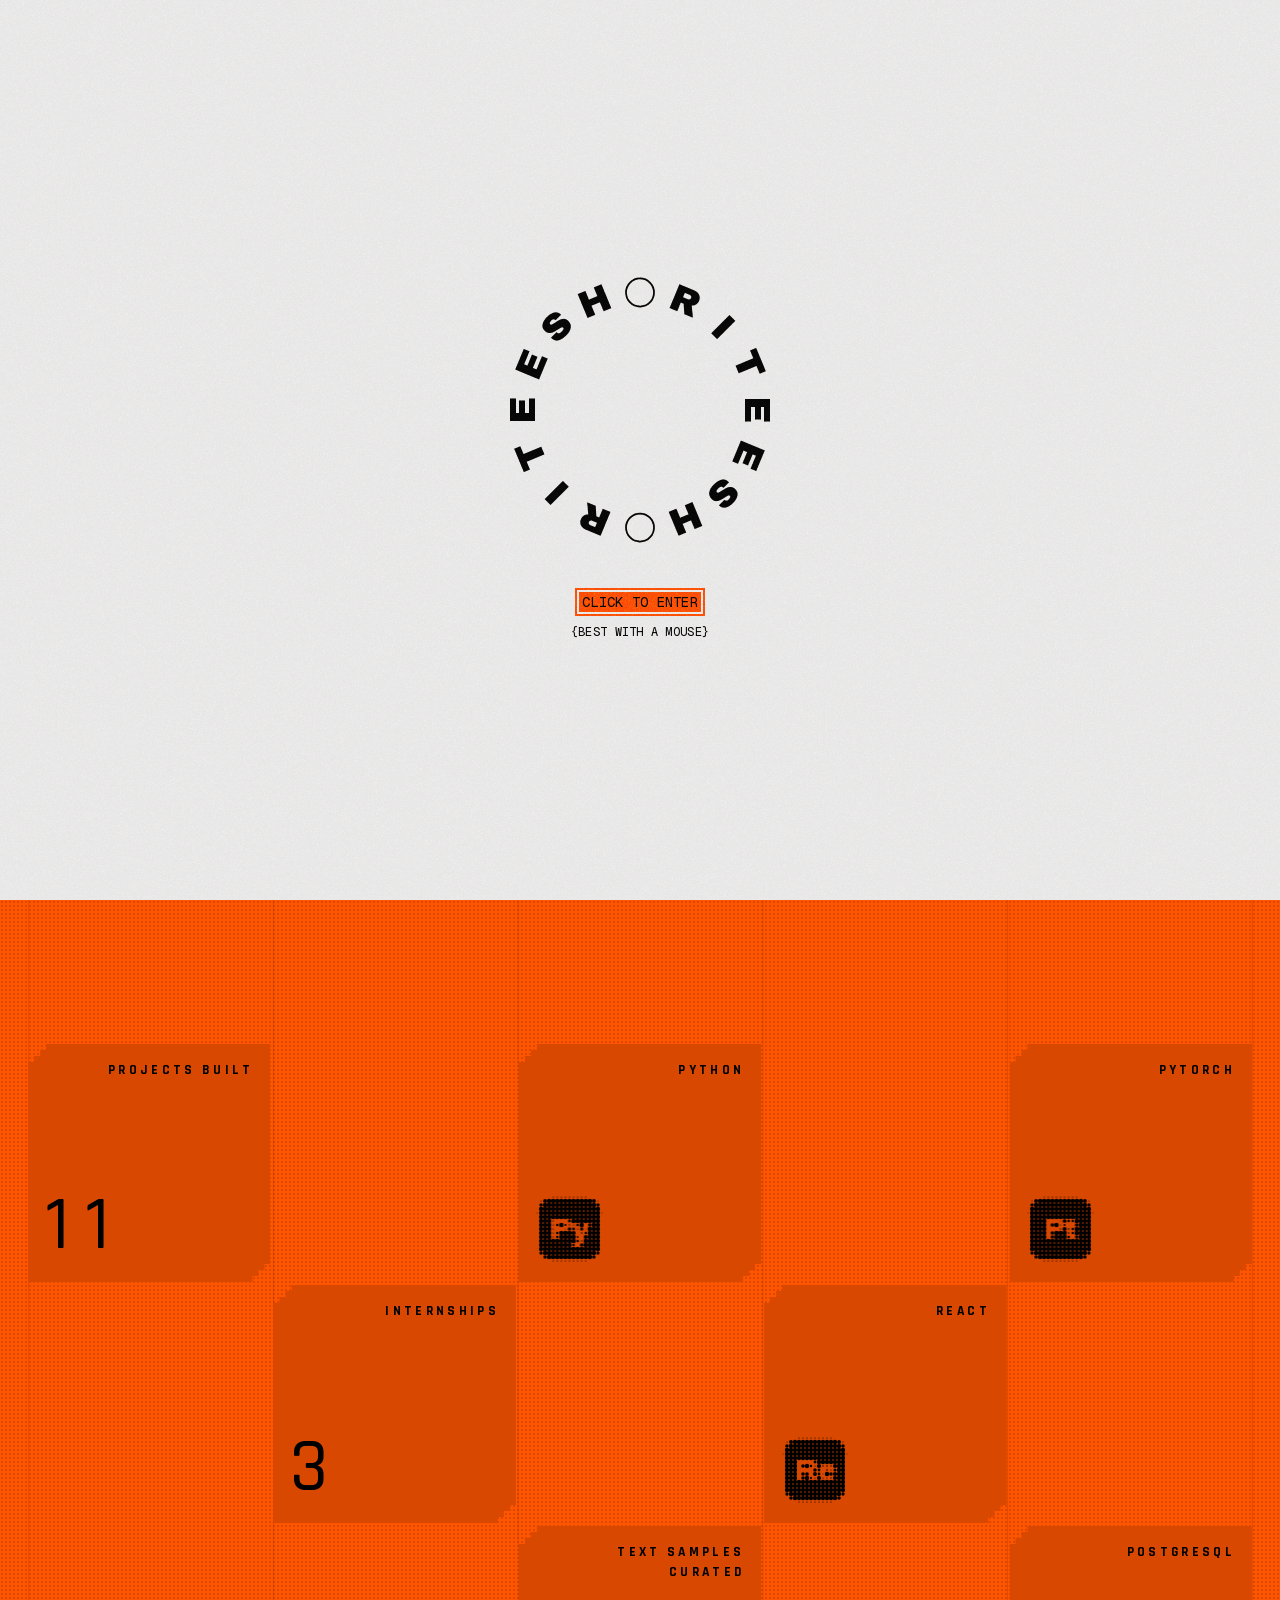
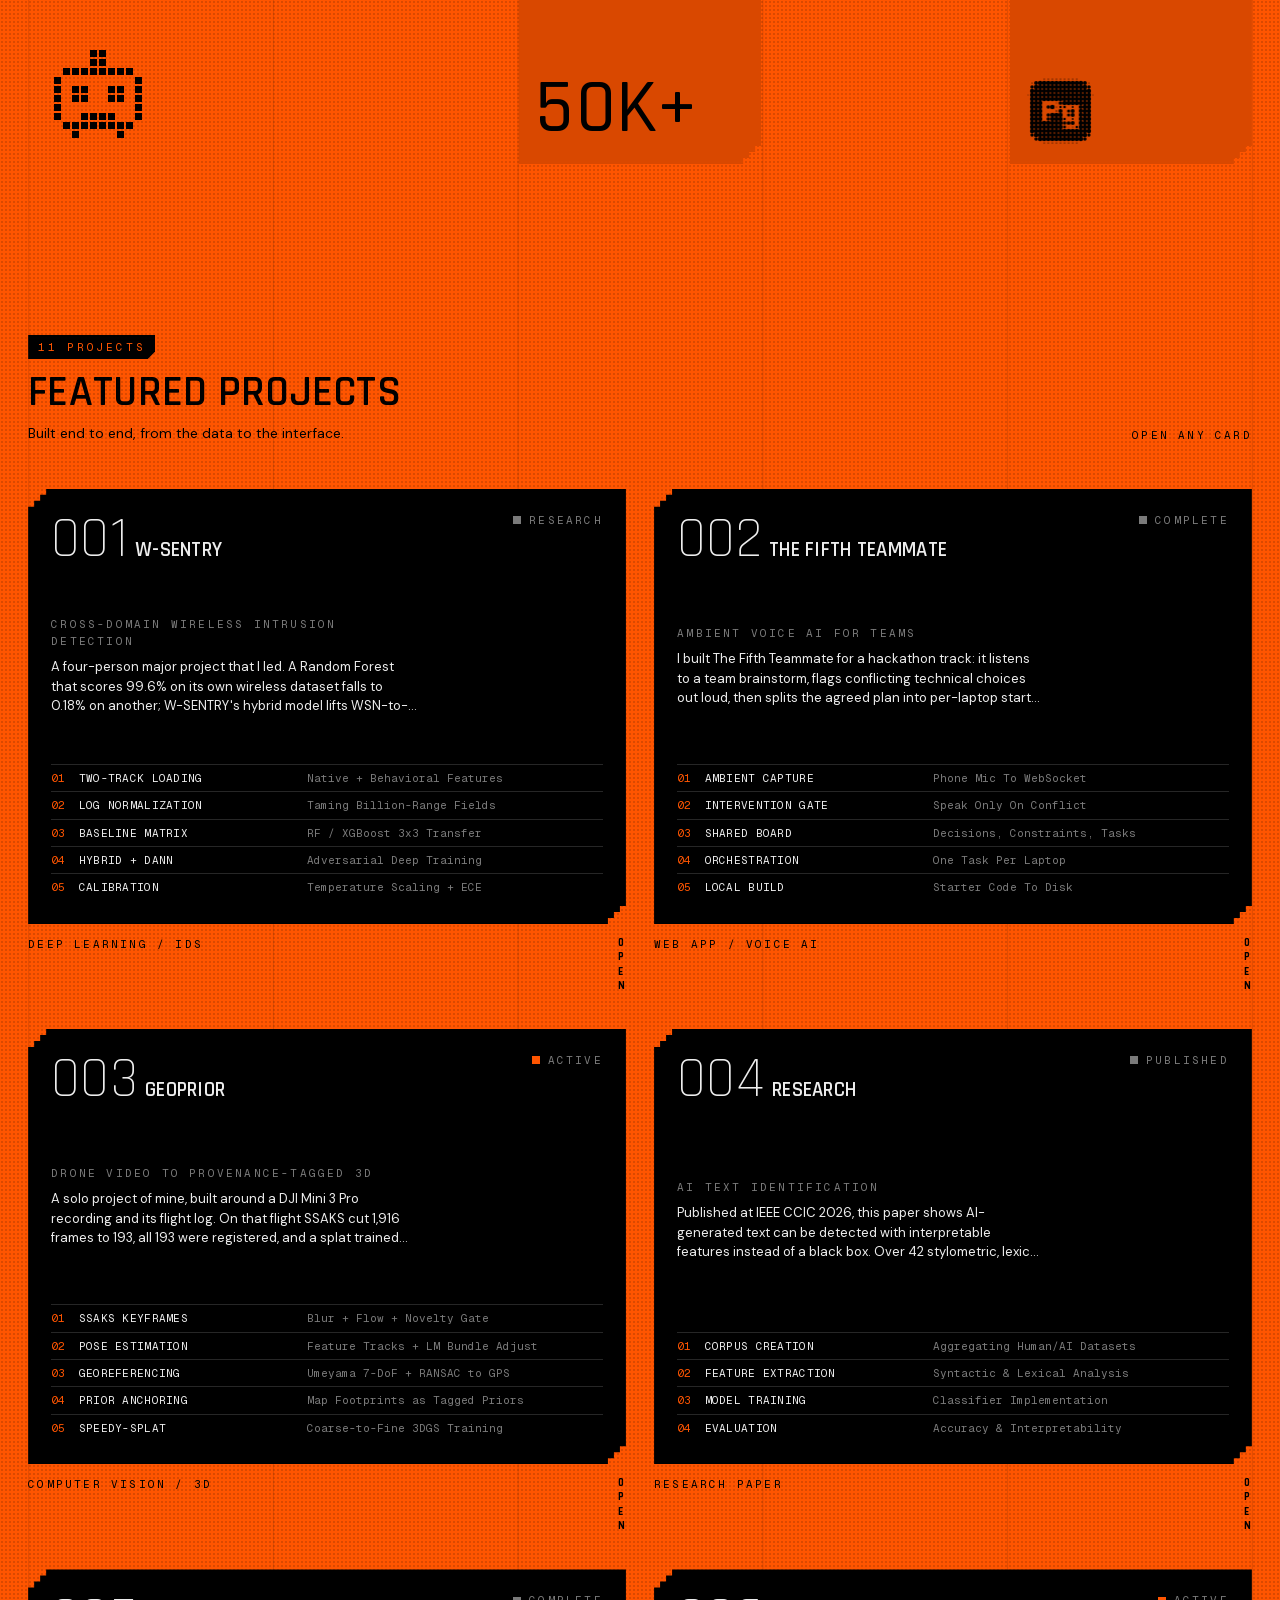
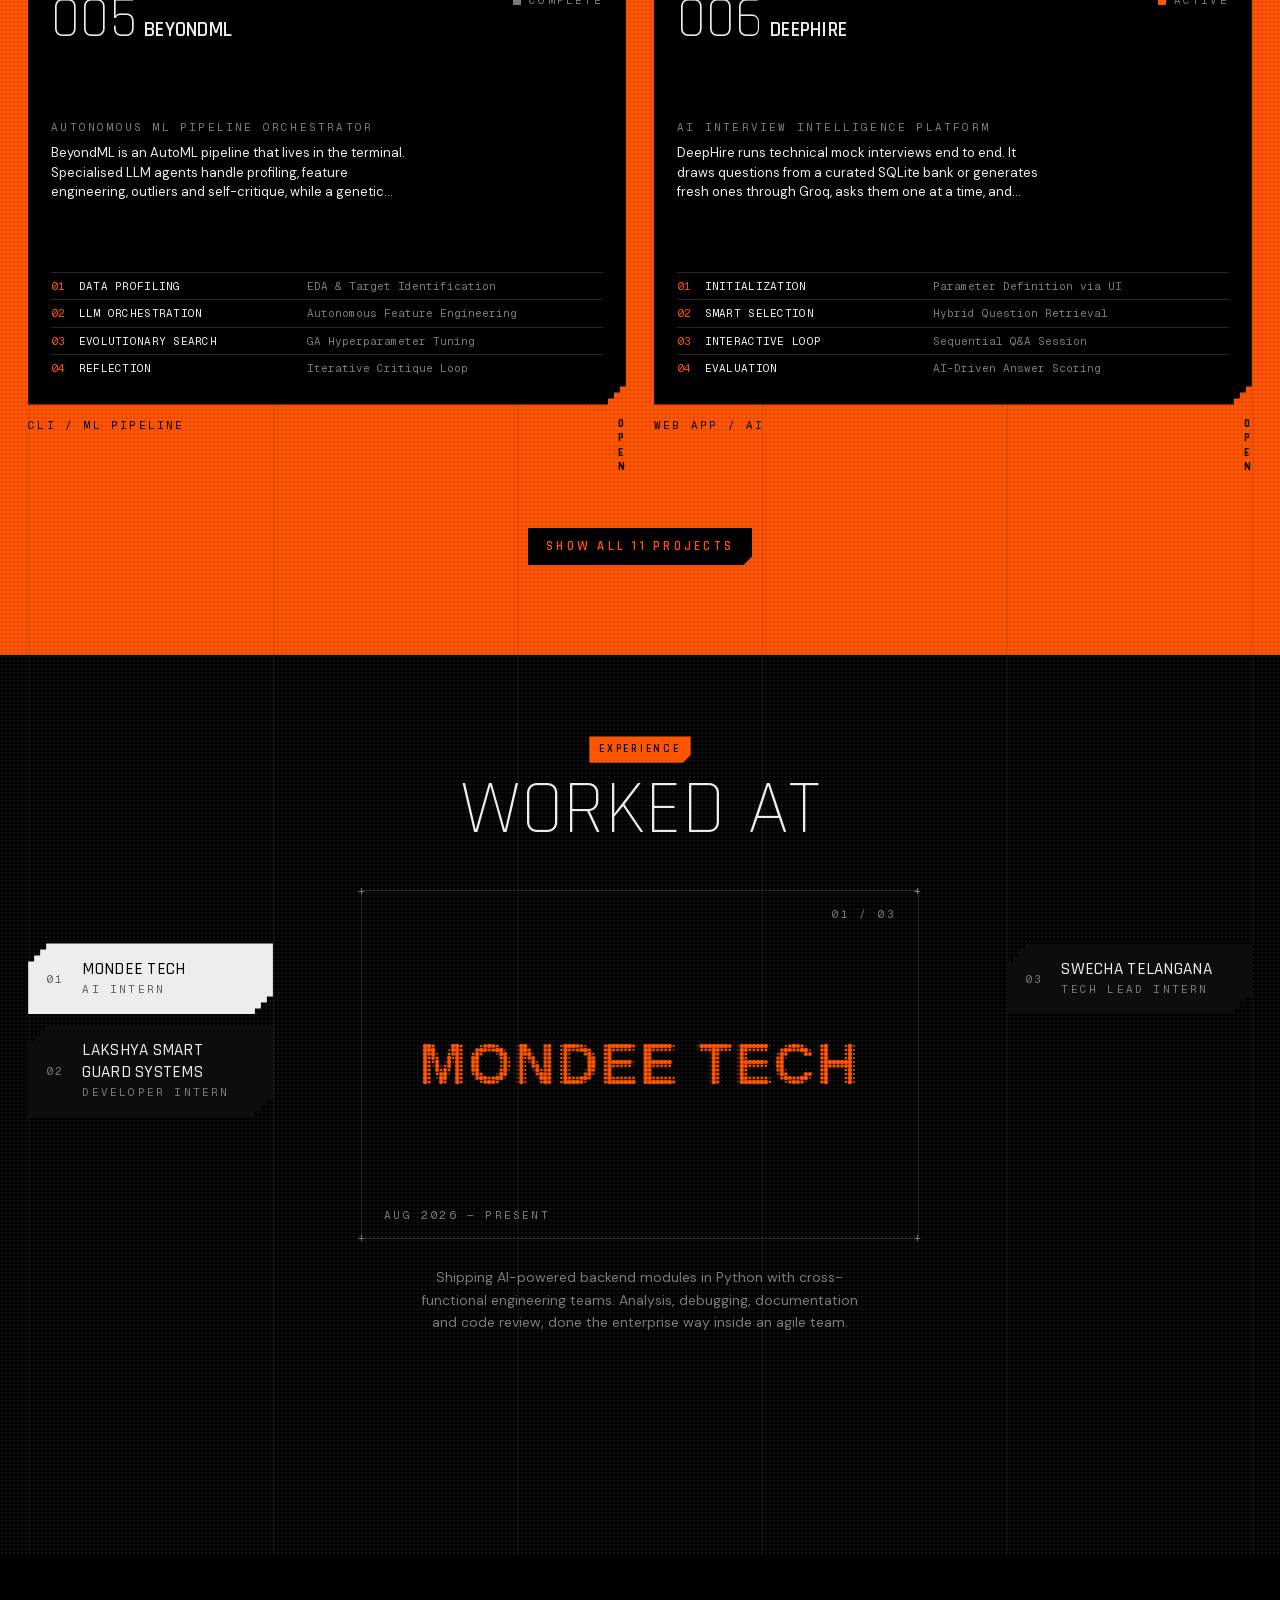
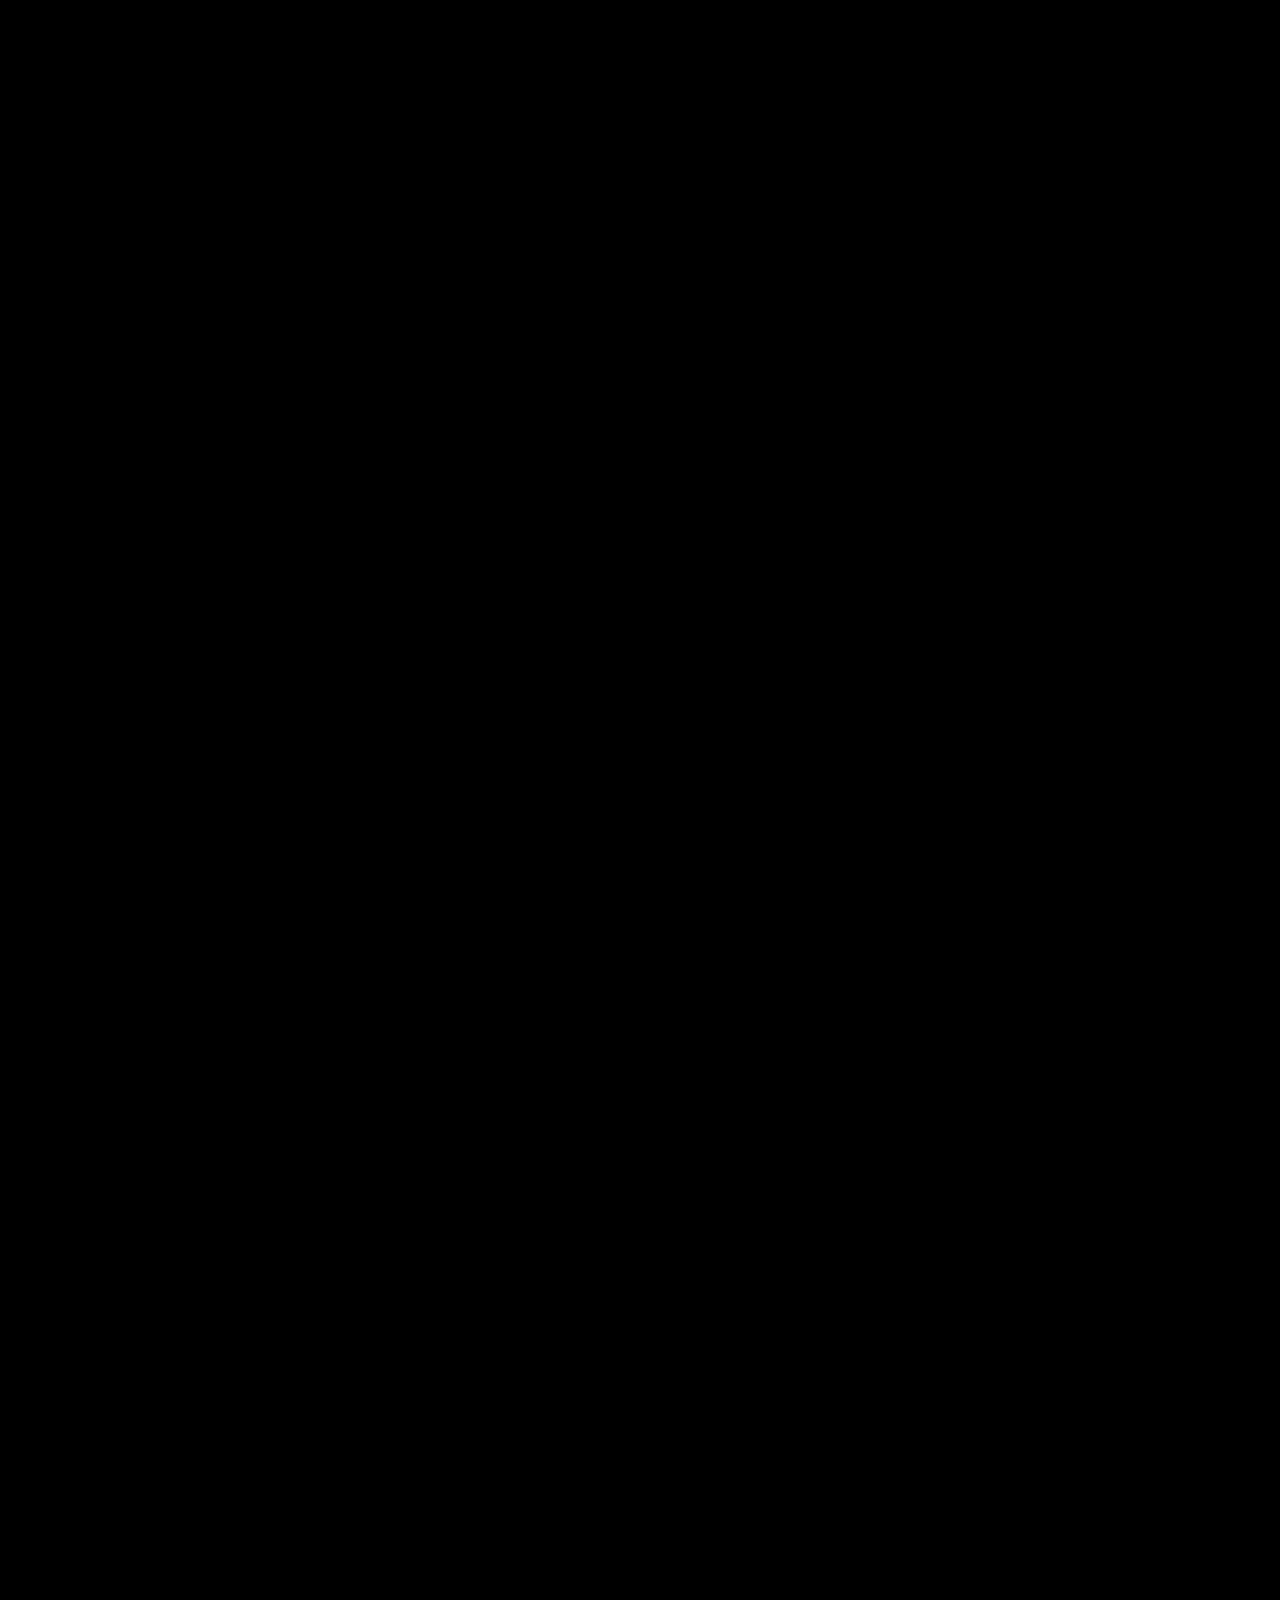
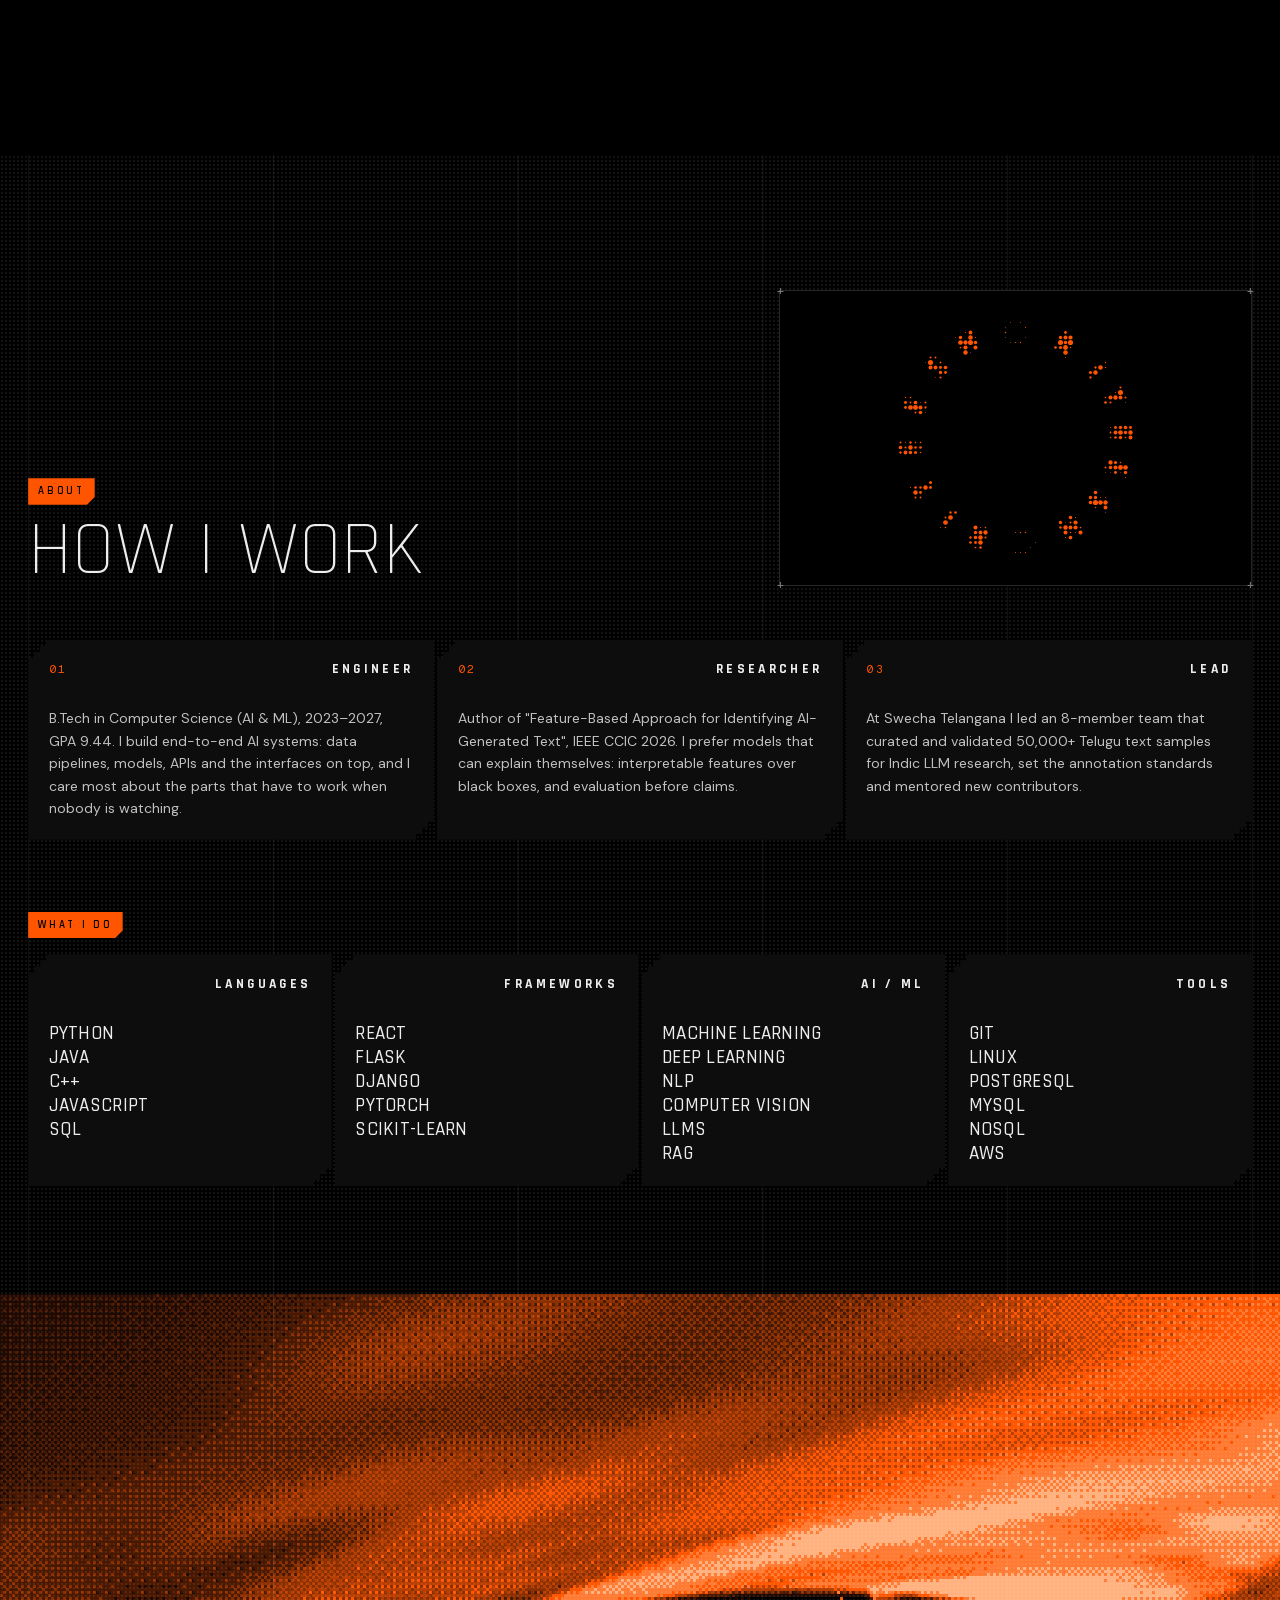
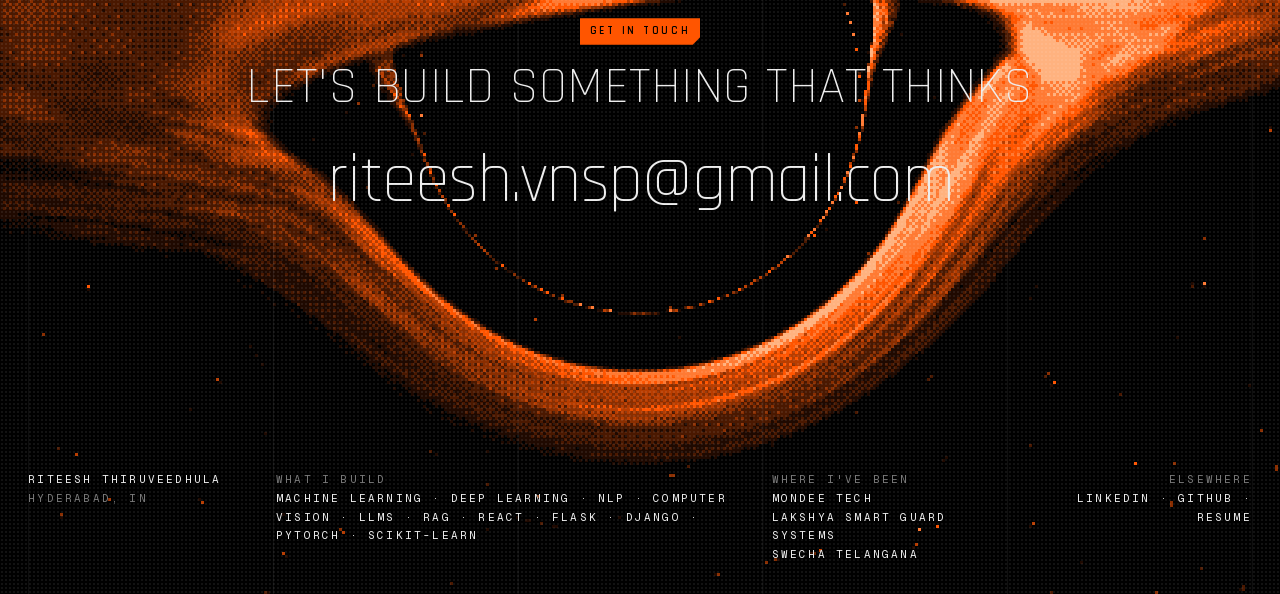
==== commit 26de8af4: "deploy 95837f9" ====
--- a/index.html
+++ b/index.html
@@ -1 +1 @@
-<!DOCTYPE html><!--Vk__sOvdxrbgRKKoj3zQF--><html lang="en"><head><meta charSet="utf-8"/><meta name="viewport" content="width=device-width, initial-scale=1"/><link rel="preload" href="/_next/static/media/3206eb66b875a5b3-s.p.e2b99870.woff2" as="font" crossorigin="" type="font/woff2"/><link rel="preload" href="/_next/static/media/5c285b27cdda1fe8-s.p.a62025f2.woff2" as="font" crossorigin="" type="font/woff2"/><link rel="preload" href="/_next/static/media/5e4d537aaa9e154b-s.p.01f07175.woff2" as="font" crossorigin="" type="font/woff2"/><link rel="preload" href="/_next/static/media/797e433ab948586e-s.p.29207c2f.woff2" as="font" crossorigin="" type="font/woff2"/><link rel="preload" href="/_next/static/media/9d8c99ccf2e734e7-s.p.b2ed600c.woff2" as="font" crossorigin="" type="font/woff2"/><link rel="preload" href="/_next/static/media/a079e02bba5bf7ab-s.p.7367eab7.woff2" as="font" crossorigin="" type="font/woff2"/><link rel="preload" href="/_next/static/media/a10c617c9026098c-s.p.ca7c307b.woff2" as="font" crossorigin="" type="font/woff2"/><link rel="preload" href="/_next/static/media/d23f31b94ad01e54-s.p.4b0b0c7e.woff2" as="font" crossorigin="" type="font/woff2"/><link rel="stylesheet" href="/_next/static/chunks/a9cc06f846c58216.css" data-precedence="next"/><link rel="stylesheet" href="/_next/static/chunks/f80a418465f2792e.css" data-precedence="next"/><link rel="preload" as="script" fetchPriority="low" href="/_next/static/chunks/f402a582c136d78f.js"/><script src="/_next/static/chunks/91adb7bdb9870c6a.js" async=""></script><script src="/_next/static/chunks/b7a3780483aba696.js" async=""></script><script src="/_next/static/chunks/3286a90db5baea98.js" async=""></script><script src="/_next/static/chunks/turbopack-1e8106f5658209a5.js" async=""></script><script src="/_next/static/chunks/7fb8e1210722aa96.js" async=""></script><script src="/_next/static/chunks/9efc8c238b36649e.js" async=""></script><script src="/_next/static/chunks/331bcca48c789d08.js" async=""></script><script src="/_next/static/chunks/fbc209cf7677cdb5.js" async=""></script><script src="/_next/static/chunks/9d8fdfb79c898a09.js" async=""></script><meta name="next-size-adjust" content=""/><title>RITEESH THIRUVEEDHULA — AI ENGINEER</title><meta name="description" content="Riteesh Thiruveedhula, AI engineer in Hyderabad: ML pipelines, LLM systems and the interfaces on top."/><link rel="icon" href="/icon.png?icon.7b75e9c1.png" sizes="256x256" type="image/png"/><script>try{if(sessionStorage.getItem('rt-intro-seen'))document.documentElement.dataset.intro='done'}catch(e){}</script><script src="/_next/static/chunks/a6dad97d9634a72d.js" noModule=""></script></head><body class="geist_mono_8d43a2aa-module__8Li5zG__variable archivo_black_543ab441-module__92e_sG__variable rajdhani_635f1ec8-module__oWRXIG__variable orbitron_cd47e22e-module__xMtCMG__variable dm_sans_851d885b-module__2r4mZq__variable antialiased"><div hidden=""><!--$--><!--/$--></div><div class="intro fixed inset-0" style="z-index:var(--z-intro)"><div class="absolute inset-0 flex flex-col items-center justify-center gap-8 overflow-hidden bg-paper text-ink"><div class="w-[min(40vw,300px)]"><svg viewBox="0 0 1200 1200" role="img" aria-label="Riteesh" class="logo-spin block w-full"><circle cx="600" cy="130" r="56" fill="none" stroke="currentColor" stroke-width="7" transform="rotate(0 600 600)"></circle><text x="600" y="130" text-anchor="middle" dominant-baseline="central" font-family="var(--font-logo), Arial Black, sans-serif" font-size="150" fill="currentColor" transform="rotate(22.5 600 600)">R</text><text x="600" y="130" text-anchor="middle" dominant-baseline="central" font-family="var(--font-logo), Arial Black, sans-serif" font-size="150" fill="currentColor" transform="rotate(45 600 600)">I</text><text x="600" y="130" text-anchor="middle" dominant-baseline="central" font-family="var(--font-logo), Arial Black, sans-serif" font-size="150" fill="currentColor" transform="rotate(67.5 600 600)">T</text><text x="600" y="130" text-anchor="middle" dominant-baseline="central" font-family="var(--font-logo), Arial Black, sans-serif" font-size="150" fill="currentColor" transform="rotate(90 600 600)">E</text><text x="600" y="130" text-anchor="middle" dominant-baseline="central" font-family="var(--font-logo), Arial Black, sans-serif" font-size="150" fill="currentColor" transform="rotate(112.5 600 600)">E</text><text x="600" y="130" text-anchor="middle" dominant-baseline="central" font-family="var(--font-logo), Arial Black, sans-serif" font-size="150" fill="currentColor" transform="rotate(135 600 600)">S</text><text x="600" y="130" text-anchor="middle" dominant-baseline="central" font-family="var(--font-logo), Arial Black, sans-serif" font-size="150" fill="currentColor" transform="rotate(157.5 600 600)">H</text><circle cx="600" cy="130" r="56" fill="none" stroke="currentColor" stroke-width="7" transform="rotate(180 600 600)"></circle><text x="600" y="130" text-anchor="middle" dominant-baseline="central" font-family="var(--font-logo), Arial Black, sans-serif" font-size="150" fill="currentColor" transform="rotate(202.5 600 600)">R</text><text x="600" y="130" text-anchor="middle" dominant-baseline="central" font-family="var(--font-logo), Arial Black, sans-serif" font-size="150" fill="currentColor" transform="rotate(225 600 600)">I</text><text x="600" y="130" text-anchor="middle" dominant-baseline="central" font-family="var(--font-logo), Arial Black, sans-serif" font-size="150" fill="currentColor" transform="rotate(247.5 600 600)">T</text><text x="600" y="130" text-anchor="middle" dominant-baseline="central" font-family="var(--font-logo), Arial Black, sans-serif" font-size="150" fill="currentColor" transform="rotate(270 600 600)">E</text><text x="600" y="130" text-anchor="middle" dominant-baseline="central" font-family="var(--font-logo), Arial Black, sans-serif" font-size="150" fill="currentColor" transform="rotate(292.5 600 600)">E</text><text x="600" y="130" text-anchor="middle" dominant-baseline="central" font-family="var(--font-logo), Arial Black, sans-serif" font-size="150" fill="currentColor" transform="rotate(315 600 600)">S</text><text x="600" y="130" text-anchor="middle" dominant-baseline="central" font-family="var(--font-logo), Arial Black, sans-serif" font-size="150" fill="currentColor" transform="rotate(337.5 600 600)">H</text></svg></div><div class="flex flex-col items-center gap-3"><button type="button" autofocus="" data-scramble="true" class="hl cursor-pointer px-2 py-1 text-sm">CLICK TO ENTER</button><p class="text-xs">{BEST WITH A MOUSE}</p></div></div></div><div aria-hidden="true" class="fixed inset-0 bg-ink/60" style="z-index:var(--z-menu);opacity:0;visibility:hidden"></div><nav id="site-menu" aria-label="Menu" inert="" class="fixed inset-x-0 top-0 flex min-h-[48vh] flex-col justify-end gap-7 bg-ink px-[2.2vw] pb-[2.4vw] pt-32 text-[13px] font-medium leading-[1.45] text-paper" style="z-index:var(--z-menu);visibility:hidden"><div class="flex flex-wrap items-center gap-x-5 gap-y-2"><span class="w-32 md:w-[22vw]">{LINKS}</span><a data-scramble="true" class="px-1 hover:bg-accent hover:text-ink focus-visible:bg-accent focus-visible:text-ink" href="https://www.linkedin.com/in/riteesh2k6" target="_blank" rel="noopener">LKDN</a><a data-scramble="true" class="px-1 hover:bg-accent hover:text-ink focus-visible:bg-accent focus-visible:text-ink" href="https://github.com/Riteesh-2k6" target="_blank" rel="noopener">GH</a><a data-scramble="true" class="px-1 hover:bg-accent hover:text-ink focus-visible:bg-accent focus-visible:text-ink" href="mailto:riteesh.vnsp@gmail.com">MAIL</a></div><div class="flex flex-wrap items-end justify-between gap-4"><div class="flex items-center gap-x-5"><span class="w-32 md:w-[22vw]">{RESUME}</span><a data-scramble="true" class="px-1 hover:bg-accent hover:text-ink focus-visible:bg-accent focus-visible:text-ink" href="/resume.pdf" target="_blank" rel="noopener">VIEW PDF</a></div><button type="button" data-scramble="true" class="px-1 hover:bg-accent hover:text-ink focus-visible:bg-accent focus-visible:text-ink cursor-pointer">CONTACT</button></div></nav><header class="fixed inset-x-0 top-0 grid grid-cols-[1fr_auto] items-start px-[2.2vw] pt-[max(16px,1.6vw)] text-[11px] leading-[1.7] tracking-[0.2em] text-paper md:grid-cols-5" style="z-index:var(--z-header)"><a href="/" aria-label="Home" data-cursor-label="HOME" class="flex items-center gap-3 self-center"><svg viewBox="0 0 1200 1200" role="img" aria-label="Riteesh" aria-hidden="true" class="logo-spin block w-[max(44px,3.4vw)]"><circle cx="600" cy="130" r="56" fill="none" stroke="currentColor" stroke-width="7" transform="rotate(0 600 600)"></circle><text x="600" y="130" text-anchor="middle" dominant-baseline="central" font-family="var(--font-logo), Arial Black, sans-serif" font-size="150" fill="currentColor" transform="rotate(22.5 600 600)">R</text><text x="600" y="130" text-anchor="middle" dominant-baseline="central" font-family="var(--font-logo), Arial Black, sans-serif" font-size="150" fill="currentColor" transform="rotate(45 600 600)">I</text><text x="600" y="130" text-anchor="middle" dominant-baseline="central" font-family="var(--font-logo), Arial Black, sans-serif" font-size="150" fill="currentColor" transform="rotate(67.5 600 600)">T</text><text x="600" y="130" text-anchor="middle" dominant-baseline="central" font-family="var(--font-logo), Arial Black, sans-serif" font-size="150" fill="currentColor" transform="rotate(90 600 600)">E</text><text x="600" y="130" text-anchor="middle" dominant-baseline="central" font-family="var(--font-logo), Arial Black, sans-serif" font-size="150" fill="currentColor" transform="rotate(112.5 600 600)">E</text><text x="600" y="130" text-anchor="middle" dominant-baseline="central" font-family="var(--font-logo), Arial Black, sans-serif" font-size="150" fill="currentColor" transform="rotate(135 600 600)">S</text><text x="600" y="130" text-anchor="middle" dominant-baseline="central" font-family="var(--font-logo), Arial Black, sans-serif" font-size="150" fill="currentColor" transform="rotate(157.5 600 600)">H</text><circle cx="600" cy="130" r="56" fill="none" stroke="currentColor" stroke-width="7" transform="rotate(180 600 600)"></circle><text x="600" y="130" text-anchor="middle" dominant-baseline="central" font-family="var(--font-logo), Arial Black, sans-serif" font-size="150" fill="currentColor" transform="rotate(202.5 600 600)">R</text><text x="600" y="130" text-anchor="middle" dominant-baseline="central" font-family="var(--font-logo), Arial Black, sans-serif" font-size="150" fill="currentColor" transform="rotate(225 600 600)">I</text><text x="600" y="130" text-anchor="middle" dominant-baseline="central" font-family="var(--font-logo), Arial Black, sans-serif" font-size="150" fill="currentColor" transform="rotate(247.5 600 600)">T</text><text x="600" y="130" text-anchor="middle" dominant-baseline="central" font-family="var(--font-logo), Arial Black, sans-serif" font-size="150" fill="currentColor" transform="rotate(270 600 600)">E</text><text x="600" y="130" text-anchor="middle" dominant-baseline="central" font-family="var(--font-logo), Arial Black, sans-serif" font-size="150" fill="currentColor" transform="rotate(292.5 600 600)">E</text><text x="600" y="130" text-anchor="middle" dominant-baseline="central" font-family="var(--font-logo), Arial Black, sans-serif" font-size="150" fill="currentColor" transform="rotate(315 600 600)">S</text><text x="600" y="130" text-anchor="middle" dominant-baseline="central" font-family="var(--font-logo), Arial Black, sans-serif" font-size="150" fill="currentColor" transform="rotate(337.5 600 600)">H</text></svg><span class="[text-shadow:0_0_6px_#000,0_0_2px_#000] font-tech text-[15px] font-bold tracking-normal">RITEESH VNSP</span></a><p class="hidden self-center md:block"><span class="[text-shadow:0_0_6px_#000,0_0_2px_#000] text-paper/70">PORTFOLIO - <span class="text-paper">V2</span></span></p><div class="hidden gap-5 self-center md:flex"></div><p class="hidden text-paper/70 md:block"><span class="[text-shadow:0_0_6px_#000,0_0_2px_#000]">HYDERABAD, IN</span><br/><span class="[text-shadow:0_0_6px_#000,0_0_2px_#000]"> </span></p><div class="flex items-start justify-between gap-4"><p class="hidden text-paper/70 md:block"><span class="[text-shadow:0_0_6px_#000,0_0_2px_#000]">17°23&#x27;06.0&quot;N</span><br/><span class="[text-shadow:0_0_6px_#000,0_0_2px_#000]">78°29&#x27;12.0&quot;E</span></p><button type="button" aria-expanded="false" aria-controls="site-menu" class="relative cursor-pointer bg-surface px-[1.4em] py-[0.6em] font-tech text-[15px] font-bold tracking-normal text-paper"><span aria-hidden="true" class="absolute left-0 top-0 h-2 w-2 border-l-2 border-t-2 border-accent"></span><span aria-hidden="true" class="absolute bottom-0 right-0 h-2 w-2 border-b-2 border-r-2 border-accent"></span><span data-scramble="true">MENU</span></button></div></header><main><div><section id="hero" class="relative bg-ink text-paper" style="min-height:100vh"><div class="min-h-screen relative bg-ink text-paper  "><div class="absolute inset-0"><div class="absolute inset-0"><div class="relative h-full w-full overflow-hidden"><canvas class="absolute inset-0 block h-full w-full" aria-hidden="true"></canvas></div></div></div><div aria-hidden="true" class="grid-lines pointer-events-none absolute inset-0 z-[5] [--grid-line:rgb(255_255_255/0.07)]"></div><div class="@container absolute inset-y-0 inset-x-[2.2vw] z-10"><span aria-hidden="true" class="absolute hidden h-2 w-[3px] -translate-x-1/2 bg-accent md:block" style="left:0%;top:24%"></span><span aria-hidden="true" class="absolute hidden h-2 w-[3px] -translate-x-1/2 bg-accent md:block" style="left:40%;top:52%"></span><span aria-hidden="true" class="absolute hidden h-2 w-[3px] -translate-x-1/2 bg-accent md:block" style="left:100%;top:31%"></span><div class="absolute left-0 top-[14%] hidden w-[20%] border-l-[3px] border-accent pl-[1.2em] md:block text-[11px] leading-[1.7] tracking-[0.2em] text-paper/80"><p class="flex justify-between"><a href="https://www.linkedin.com/in/riteesh2k6" target="_blank" rel="noopener noreferrer" class="[text-shadow:0_0_6px_#000,0_0_2px_#000] transition-colors hover:text-accent">LINKEDIN</a><a href="https://github.com/Riteesh-2k6" target="_blank" rel="noopener noreferrer" class="[text-shadow:0_0_6px_#000,0_0_2px_#000] transition-colors hover:text-accent">GITHUB</a><a href="/resume.pdf" target="_blank" rel="noopener noreferrer" class="[text-shadow:0_0_6px_#000,0_0_2px_#000] transition-colors hover:text-accent">RESUME</a></p><a href="mailto:riteesh.vnsp@gmail.com" class="flex justify-between transition-colors hover:text-accent"><span class="[text-shadow:0_0_6px_#000,0_0_2px_#000]">RITEESH.VNSP</span><span class="[text-shadow:0_0_6px_#000,0_0_2px_#000]">@<!-- -->GMAIL.COM</span></a></div><p class="absolute left-0 top-[16%] w-full font-body text-[clamp(14px,1.05vw,19px)] font-normal normal-case leading-[1.55] tracking-normal text-dim md:top-[32%] md:w-[40%] md:indent-[50%] transition-[opacity,transform] duration-1000 delay-200 translate-y-4 opacity-0"><span class="[text-shadow:0_0_6px_#000,0_0_2px_#000]">I&#x27;m an AI engineer who wants models that can <em class="text-paper">explain</em> themselves, and <code class="font-mono text-[0.92em] text-accent">&lt;code/&gt;</code> that keeps working when nobody is watching. I build end to end: data pipelines, models, APIs and the interfaces on top.</span></p><span class="notch absolute left-0 top-[63%] bg-accent px-[0.9em] py-[0.4em] font-tech text-[clamp(11px,0.85vw,15px)] font-semibold tracking-[0.25em] text-ink md:top-[65%] transition-[opacity,transform] duration-1000 delay-300 translate-y-4 opacity-0">AI ENGINEER</span><h1 class="font-name text-paper"><span class="sr-only">RITEESH VNSP</span><span aria-hidden="true"><span class="absolute right-[-5cqw] top-[66%] block h-[21cqw] w-[105cqw] md:right-[calc(60%-1.65cqw)] md:top-[62.5%] md:h-[7cqw] md:w-[33cqw] transition-[opacity,transform] duration-1000 delay-300 translate-y-4 opacity-0"><div class="relative w-full h-full select-none" style="touch-action:none" role="img" aria-label="RITEESH"><canvas class="block w-full h-full"></canvas></div></span><span class="absolute left-[-5cqw] top-[77%] block h-[21cqw] w-[105cqw] md:left-[-1.5cqw] md:top-[77%] md:h-[7cqw] md:w-[30cqw] transition-[opacity,transform] duration-1000 delay-500 translate-y-4 opacity-0"><div class="relative w-full h-full select-none" style="touch-action:none" role="img" aria-label="VNSP"><canvas class="block w-full h-full"></canvas></div></span></span></h1><p class="absolute left-0 top-[76.5%] hidden md:block text-[11px] leading-[1.7] tracking-[0.2em] text-paper/80"><span class="[text-shadow:0_0_6px_#000,0_0_2px_#000]">A STUDENT</span></p><p class="absolute bottom-[7.6%] right-[60%] hidden text-right md:block text-[11px] leading-[1.7] tracking-[0.2em] text-paper/80"><span class="[text-shadow:0_0_6px_#000,0_0_2px_#000]">OF AI &amp; ML, CLASS OF 2027</span></p><p class="absolute right-[20%] top-[15%] hidden md:block text-[11px] leading-[1.7] tracking-[0.2em] text-paper/80"><span class="[text-shadow:0_0_6px_#000,0_0_2px_#000]">FROM</span></p><p class="absolute right-0 top-[13.5%] hidden font-tech text-[5.6cqw] font-light leading-none text-paper md:block">IN</p><p class="absolute bottom-[8%] right-0 hidden [writing-mode:vertical-rl] md:block text-[11px] leading-[1.7] tracking-[0.2em] text-paper/80"><span class="[text-shadow:0_0_6px_#000,0_0_2px_#000]">SCROLL DOWN</span></p></div><span aria-hidden="true" class="pointer-events-none fixed z-[60] font-name font-bold leading-none text-paper" style="visibility:hidden"></span></div></section><section id="stats" class="relative bg-accent text-ink [--dot:rgb(0_0_0/0.14)]" style="min-height:100vh"><div class="min-h-screen relative bg-accent text-ink [--dot:rgb(0_0_0/0.14)] dot-grid "><div aria-hidden="true" class="grid-lines pointer-events-none absolute inset-0 [--grid-line:rgb(0_0_0/0.12)]"></div><div class="relative grid grid-cols-2 gap-[3px] px-[2.2vw] pb-[4vh] pt-[max(96px,16vh)] md:h-screen md:grid-cols-5 md:grid-rows-3"><div class="min-h-[24vh] md:min-h-0"><div class="pixel-corners flex h-full flex-col justify-between bg-[#d94800] p-[clamp(12px,1.3vw,24px)]"><p class="text-right font-tech text-[clamp(12px,1.05vw,19px)] font-bold tracking-[0.25em]">PROJECTS BUILT</p><p class="font-tech text-[clamp(56px,6vw,120px)] font-medium leading-none"><span class="inline-flex"><span class="inline-block h-[1em] overflow-hidden"><span class="flex flex-col transition-transform duration-[1600ms] ease-[cubic-bezier(0.2,0.8,0.2,1)]" style="transform:translateY(-0em);transition-delay:0ms"><span class="h-[1em]">0</span><span class="h-[1em]">1</span><span class="h-[1em]">2</span><span class="h-[1em]">3</span><span class="h-[1em]">4</span><span class="h-[1em]">5</span><span class="h-[1em]">6</span><span class="h-[1em]">7</span><span class="h-[1em]">8</span><span class="h-[1em]">9</span></span></span><span class="inline-block h-[1em] overflow-hidden"><span class="flex flex-col transition-transform duration-[1600ms] ease-[cubic-bezier(0.2,0.8,0.2,1)]" style="transform:translateY(-0em);transition-delay:120ms"><span class="h-[1em]">0</span><span class="h-[1em]">1</span><span class="h-[1em]">2</span><span class="h-[1em]">3</span><span class="h-[1em]">4</span><span class="h-[1em]">5</span><span class="h-[1em]">6</span><span class="h-[1em]">7</span><span class="h-[1em]">8</span><span class="h-[1em]">9</span></span></span></span></p></div></div><div aria-hidden="true" class="hidden md:block"></div><div class="min-h-[24vh] md:min-h-0"><div class="pixel-corners flex h-full flex-col justify-between bg-[#d94800] p-[clamp(12px,1.3vw,24px)]"><p class="text-right font-tech text-[clamp(12px,1.05vw,19px)] font-bold tracking-[0.25em]">PYTHON</p><canvas aria-hidden="true" class="block h-[clamp(56px,5.5vw,110px)] w-[clamp(56px,5.5vw,110px)]"></canvas></div></div><div aria-hidden="true" class="hidden md:block"></div><div class="min-h-[24vh] md:min-h-0"><div class="pixel-corners flex h-full flex-col justify-between bg-[#d94800] p-[clamp(12px,1.3vw,24px)]"><p class="text-right font-tech text-[clamp(12px,1.05vw,19px)] font-bold tracking-[0.25em]">PYTORCH</p><canvas aria-hidden="true" class="block h-[clamp(56px,5.5vw,110px)] w-[clamp(56px,5.5vw,110px)]"></canvas></div></div><div aria-hidden="true" class="hidden md:block"></div><div class="min-h-[24vh] md:min-h-0"><div class="pixel-corners flex h-full flex-col justify-between bg-[#d94800] p-[clamp(12px,1.3vw,24px)]"><p class="text-right font-tech text-[clamp(12px,1.05vw,19px)] font-bold tracking-[0.25em]">INTERNSHIPS</p><p class="font-tech text-[clamp(56px,6vw,120px)] font-medium leading-none"><span class="inline-flex"><span class="inline-block h-[1em] overflow-hidden"><span class="flex flex-col transition-transform duration-[1600ms] ease-[cubic-bezier(0.2,0.8,0.2,1)]" style="transform:translateY(-0em);transition-delay:0ms"><span class="h-[1em]">0</span><span class="h-[1em]">1</span><span class="h-[1em]">2</span><span class="h-[1em]">3</span><span class="h-[1em]">4</span><span class="h-[1em]">5</span><span class="h-[1em]">6</span><span class="h-[1em]">7</span><span class="h-[1em]">8</span><span class="h-[1em]">9</span></span></span></span></p></div></div><div aria-hidden="true" class="hidden md:block"></div><div class="min-h-[24vh] md:min-h-0"><div class="pixel-corners flex h-full flex-col justify-between bg-[#d94800] p-[clamp(12px,1.3vw,24px)]"><p class="text-right font-tech text-[clamp(12px,1.05vw,19px)] font-bold tracking-[0.25em]">REACT</p><canvas aria-hidden="true" class="block h-[clamp(56px,5.5vw,110px)] w-[clamp(56px,5.5vw,110px)]"></canvas></div></div><div aria-hidden="true" class="hidden md:block"></div><div aria-hidden="true" class="hidden items-end p-[2vw] md:flex"><div class="grid grid-cols-10 gap-[2px]"><span class="h-[clamp(6px,0.55vw,10px)] w-[clamp(6px,0.55vw,10px)] "></span><span class="h-[clamp(6px,0.55vw,10px)] w-[clamp(6px,0.55vw,10px)] "></span><span class="h-[clamp(6px,0.55vw,10px)] w-[clamp(6px,0.55vw,10px)] "></span><span class="h-[clamp(6px,0.55vw,10px)] w-[clamp(6px,0.55vw,10px)] "></span><span class="h-[clamp(6px,0.55vw,10px)] w-[clamp(6px,0.55vw,10px)] bg-ink"></span><span class="h-[clamp(6px,0.55vw,10px)] w-[clamp(6px,0.55vw,10px)] bg-ink"></span><span class="h-[clamp(6px,0.55vw,10px)] w-[clamp(6px,0.55vw,10px)] "></span><span class="h-[clamp(6px,0.55vw,10px)] w-[clamp(6px,0.55vw,10px)] "></span><span class="h-[clamp(6px,0.55vw,10px)] w-[clamp(6px,0.55vw,10px)] "></span><span class="h-[clamp(6px,0.55vw,10px)] w-[clamp(6px,0.55vw,10px)] "></span><span class="h-[clamp(6px,0.55vw,10px)] w-[clamp(6px,0.55vw,10px)] "></span><span class="h-[clamp(6px,0.55vw,10px)] w-[clamp(6px,0.55vw,10px)] "></span><span class="h-[clamp(6px,0.55vw,10px)] w-[clamp(6px,0.55vw,10px)] "></span><span class="h-[clamp(6px,0.55vw,10px)] w-[clamp(6px,0.55vw,10px)] "></span><span class="h-[clamp(6px,0.55vw,10px)] w-[clamp(6px,0.55vw,10px)] bg-ink"></span><span class="h-[clamp(6px,0.55vw,10px)] w-[clamp(6px,0.55vw,10px)] bg-ink"></span><span class="h-[clamp(6px,0.55vw,10px)] w-[clamp(6px,0.55vw,10px)] "></span><span class="h-[clamp(6px,0.55vw,10px)] w-[clamp(6px,0.55vw,10px)] "></span><span class="h-[clamp(6px,0.55vw,10px)] w-[clamp(6px,0.55vw,10px)] "></span><span class="h-[clamp(6px,0.55vw,10px)] w-[clamp(6px,0.55vw,10px)] "></span><span class="h-[clamp(6px,0.55vw,10px)] w-[clamp(6px,0.55vw,10px)] "></span><span class="h-[clamp(6px,0.55vw,10px)] w-[clamp(6px,0.55vw,10px)] bg-ink"></span><span class="h-[clamp(6px,0.55vw,10px)] w-[clamp(6px,0.55vw,10px)] bg-ink"></span><span class="h-[clamp(6px,0.55vw,10px)] w-[clamp(6px,0.55vw,10px)] bg-ink"></span><span class="h-[clamp(6px,0.55vw,10px)] w-[clamp(6px,0.55vw,10px)] bg-ink"></span><span class="h-[clamp(6px,0.55vw,10px)] w-[clamp(6px,0.55vw,10px)] bg-ink"></span><span class="h-[clamp(6px,0.55vw,10px)] w-[clamp(6px,0.55vw,10px)] bg-ink"></span><span class="h-[clamp(6px,0.55vw,10px)] w-[clamp(6px,0.55vw,10px)] bg-ink"></span><span class="h-[clamp(6px,0.55vw,10px)] w-[clamp(6px,0.55vw,10px)] bg-ink"></span><span class="h-[clamp(6px,0.55vw,10px)] w-[clamp(6px,0.55vw,10px)] "></span><span class="h-[clamp(6px,0.55vw,10px)] w-[clamp(6px,0.55vw,10px)] bg-ink"></span><span class="h-[clamp(6px,0.55vw,10px)] w-[clamp(6px,0.55vw,10px)] "></span><span class="h-[clamp(6px,0.55vw,10px)] w-[clamp(6px,0.55vw,10px)] "></span><span class="h-[clamp(6px,0.55vw,10px)] w-[clamp(6px,0.55vw,10px)] "></span><span class="h-[clamp(6px,0.55vw,10px)] w-[clamp(6px,0.55vw,10px)] "></span><span class="h-[clamp(6px,0.55vw,10px)] w-[clamp(6px,0.55vw,10px)] "></span><span class="h-[clamp(6px,0.55vw,10px)] w-[clamp(6px,0.55vw,10px)] "></span><span class="h-[clamp(6px,0.55vw,10px)] w-[clamp(6px,0.55vw,10px)] "></span><span class="h-[clamp(6px,0.55vw,10px)] w-[clamp(6px,0.55vw,10px)] "></span><span class="h-[clamp(6px,0.55vw,10px)] w-[clamp(6px,0.55vw,10px)] bg-ink"></span><span class="h-[clamp(6px,0.55vw,10px)] w-[clamp(6px,0.55vw,10px)] bg-ink"></span><span class="h-[clamp(6px,0.55vw,10px)] w-[clamp(6px,0.55vw,10px)] "></span><span class="h-[clamp(6px,0.55vw,10px)] w-[clamp(6px,0.55vw,10px)] bg-ink"></span><span class="h-[clamp(6px,0.55vw,10px)] w-[clamp(6px,0.55vw,10px)] bg-ink"></span><span class="h-[clamp(6px,0.55vw,10px)] w-[clamp(6px,0.55vw,10px)] "></span><span class="h-[clamp(6px,0.55vw,10px)] w-[clamp(6px,0.55vw,10px)] "></span><span class="h-[clamp(6px,0.55vw,10px)] w-[clamp(6px,0.55vw,10px)] bg-ink"></span><span class="h-[clamp(6px,0.55vw,10px)] w-[clamp(6px,0.55vw,10px)] bg-ink"></span><span class="h-[clamp(6px,0.55vw,10px)] w-[clamp(6px,0.55vw,10px)] "></span><span class="h-[clamp(6px,0.55vw,10px)] w-[clamp(6px,0.55vw,10px)] bg-ink"></span><span class="h-[clamp(6px,0.55vw,10px)] w-[clamp(6px,0.55vw,10px)] bg-ink"></span><span class="h-[clamp(6px,0.55vw,10px)] w-[clamp(6px,0.55vw,10px)] "></span><span class="h-[clamp(6px,0.55vw,10px)] w-[clamp(6px,0.55vw,10px)] bg-ink"></span><span class="h-[clamp(6px,0.55vw,10px)] w-[clamp(6px,0.55vw,10px)] bg-ink"></span><span class="h-[clamp(6px,0.55vw,10px)] w-[clamp(6px,0.55vw,10px)] "></span><span class="h-[clamp(6px,0.55vw,10px)] w-[clamp(6px,0.55vw,10px)] "></span><span class="h-[clamp(6px,0.55vw,10px)] w-[clamp(6px,0.55vw,10px)] bg-ink"></span><span class="h-[clamp(6px,0.55vw,10px)] w-[clamp(6px,0.55vw,10px)] bg-ink"></span><span class="h-[clamp(6px,0.55vw,10px)] w-[clamp(6px,0.55vw,10px)] "></span><span class="h-[clamp(6px,0.55vw,10px)] w-[clamp(6px,0.55vw,10px)] bg-ink"></span><span class="h-[clamp(6px,0.55vw,10px)] w-[clamp(6px,0.55vw,10px)] bg-ink"></span><span class="h-[clamp(6px,0.55vw,10px)] w-[clamp(6px,0.55vw,10px)] "></span><span class="h-[clamp(6px,0.55vw,10px)] w-[clamp(6px,0.55vw,10px)] "></span><span class="h-[clamp(6px,0.55vw,10px)] w-[clamp(6px,0.55vw,10px)] "></span><span class="h-[clamp(6px,0.55vw,10px)] w-[clamp(6px,0.55vw,10px)] "></span><span class="h-[clamp(6px,0.55vw,10px)] w-[clamp(6px,0.55vw,10px)] "></span><span class="h-[clamp(6px,0.55vw,10px)] w-[clamp(6px,0.55vw,10px)] "></span><span class="h-[clamp(6px,0.55vw,10px)] w-[clamp(6px,0.55vw,10px)] "></span><span class="h-[clamp(6px,0.55vw,10px)] w-[clamp(6px,0.55vw,10px)] "></span><span class="h-[clamp(6px,0.55vw,10px)] w-[clamp(6px,0.55vw,10px)] bg-ink"></span><span class="h-[clamp(6px,0.55vw,10px)] w-[clamp(6px,0.55vw,10px)] bg-ink"></span><span class="h-[clamp(6px,0.55vw,10px)] w-[clamp(6px,0.55vw,10px)] "></span><span class="h-[clamp(6px,0.55vw,10px)] w-[clamp(6px,0.55vw,10px)] "></span><span class="h-[clamp(6px,0.55vw,10px)] w-[clamp(6px,0.55vw,10px)] bg-ink"></span><span class="h-[clamp(6px,0.55vw,10px)] w-[clamp(6px,0.55vw,10px)] bg-ink"></span><span class="h-[clamp(6px,0.55vw,10px)] w-[clamp(6px,0.55vw,10px)] bg-ink"></span><span class="h-[clamp(6px,0.55vw,10px)] w-[clamp(6px,0.55vw,10px)] bg-ink"></span><span class="h-[clamp(6px,0.55vw,10px)] w-[clamp(6px,0.55vw,10px)] "></span><span class="h-[clamp(6px,0.55vw,10px)] w-[clamp(6px,0.55vw,10px)] "></span><span class="h-[clamp(6px,0.55vw,10px)] w-[clamp(6px,0.55vw,10px)] bg-ink"></span><span class="h-[clamp(6px,0.55vw,10px)] w-[clamp(6px,0.55vw,10px)] "></span><span class="h-[clamp(6px,0.55vw,10px)] w-[clamp(6px,0.55vw,10px)] bg-ink"></span><span class="h-[clamp(6px,0.55vw,10px)] w-[clamp(6px,0.55vw,10px)] bg-ink"></span><span class="h-[clamp(6px,0.55vw,10px)] w-[clamp(6px,0.55vw,10px)] bg-ink"></span><span class="h-[clamp(6px,0.55vw,10px)] w-[clamp(6px,0.55vw,10px)] bg-ink"></span><span class="h-[clamp(6px,0.55vw,10px)] w-[clamp(6px,0.55vw,10px)] bg-ink"></span><span class="h-[clamp(6px,0.55vw,10px)] w-[clamp(6px,0.55vw,10px)] bg-ink"></span><span class="h-[clamp(6px,0.55vw,10px)] w-[clamp(6px,0.55vw,10px)] bg-ink"></span><span class="h-[clamp(6px,0.55vw,10px)] w-[clamp(6px,0.55vw,10px)] bg-ink"></span><span class="h-[clamp(6px,0.55vw,10px)] w-[clamp(6px,0.55vw,10px)] "></span><span class="h-[clamp(6px,0.55vw,10px)] w-[clamp(6px,0.55vw,10px)] "></span><span class="h-[clamp(6px,0.55vw,10px)] w-[clamp(6px,0.55vw,10px)] "></span><span class="h-[clamp(6px,0.55vw,10px)] w-[clamp(6px,0.55vw,10px)] bg-ink"></span><span class="h-[clamp(6px,0.55vw,10px)] w-[clamp(6px,0.55vw,10px)] "></span><span class="h-[clamp(6px,0.55vw,10px)] w-[clamp(6px,0.55vw,10px)] "></span><span class="h-[clamp(6px,0.55vw,10px)] w-[clamp(6px,0.55vw,10px)] "></span><span class="h-[clamp(6px,0.55vw,10px)] w-[clamp(6px,0.55vw,10px)] "></span><span class="h-[clamp(6px,0.55vw,10px)] w-[clamp(6px,0.55vw,10px)] bg-ink"></span><span class="h-[clamp(6px,0.55vw,10px)] w-[clamp(6px,0.55vw,10px)] "></span><span class="h-[clamp(6px,0.55vw,10px)] w-[clamp(6px,0.55vw,10px)] "></span></div></div><div aria-hidden="true" class="hidden md:block"></div><div class="min-h-[24vh] md:min-h-0"><div class="pixel-corners flex h-full flex-col justify-between bg-[#d94800] p-[clamp(12px,1.3vw,24px)]"><p class="text-right font-tech text-[clamp(12px,1.05vw,19px)] font-bold tracking-[0.25em]">TEXT SAMPLES CURATED</p><p class="font-tech text-[clamp(56px,6vw,120px)] font-medium leading-none"><span class="inline-flex"><span class="inline-block h-[1em] overflow-hidden"><span class="flex flex-col transition-transform duration-[1600ms] ease-[cubic-bezier(0.2,0.8,0.2,1)]" style="transform:translateY(-0em);transition-delay:0ms"><span class="h-[1em]">0</span><span class="h-[1em]">1</span><span class="h-[1em]">2</span><span class="h-[1em]">3</span><span class="h-[1em]">4</span><span class="h-[1em]">5</span><span class="h-[1em]">6</span><span class="h-[1em]">7</span><span class="h-[1em]">8</span><span class="h-[1em]">9</span></span></span><span class="inline-block h-[1em] overflow-hidden"><span class="flex flex-col transition-transform duration-[1600ms] ease-[cubic-bezier(0.2,0.8,0.2,1)]" style="transform:translateY(-0em);transition-delay:120ms"><span class="h-[1em]">0</span><span class="h-[1em]">1</span><span class="h-[1em]">2</span><span class="h-[1em]">3</span><span class="h-[1em]">4</span><span class="h-[1em]">5</span><span class="h-[1em]">6</span><span class="h-[1em]">7</span><span class="h-[1em]">8</span><span class="h-[1em]">9</span></span></span></span>K+</p></div></div><div aria-hidden="true" class="hidden md:block"></div><div class="min-h-[24vh] md:min-h-0"><div class="pixel-corners flex h-full flex-col justify-between bg-[#d94800] p-[clamp(12px,1.3vw,24px)]"><p class="text-right font-tech text-[clamp(12px,1.05vw,19px)] font-bold tracking-[0.25em]">POSTGRESQL</p><canvas aria-hidden="true" class="block h-[clamp(56px,5.5vw,110px)] w-[clamp(56px,5.5vw,110px)]"></canvas></div></div></div></div></section><section id="work" class="relative bg-accent text-ink [--dot:rgb(0_0_0/0.14)]" style="min-height:100vh"><div class="min-h-screen relative bg-accent text-ink [--dot:rgb(0_0_0/0.14)] dot-grid "><div aria-hidden="true" class="grid-lines pointer-events-none absolute inset-0 [--grid-line:rgb(0_0_0/0.12)]"></div><div class="relative px-[2.2vw] pb-[10vh] pt-[max(96px,15vh)]"><div class="mb-[max(32px,5vh)] flex flex-wrap items-end justify-between gap-6"><div><span class="notch inline-block bg-ink px-[0.9em] py-[0.35em] text-[11px] tracking-[0.25em] text-accent">11 PROJECTS</span><h2 class="mt-3 font-tech text-[clamp(32px,3.4vw,64px)] font-semibold leading-none">FEATURED PROJECTS</h2><p class="mt-2 font-body text-[clamp(14px,1vw,18px)] normal-case tracking-normal">Built end to end, from the data to the interface.</p></div><p class="text-[11px] tracking-[0.2em]">OPEN ANY CARD</p></div><div class="grid grid-cols-1 gap-x-[2.2vw] gap-y-[max(28px,4vh)] md:grid-cols-2"><article><a href="/project/w-sentry/" data-cursor-label="OPEN" class="group pixel-corners flex aspect-[4/3] flex-col justify-between bg-ink p-[clamp(16px,1.8vw,32px)] text-paper md:aspect-[467/340]"><div class="flex items-start justify-between gap-4"><div class="flex min-w-0 items-baseline gap-[0.5em]"><span class="font-tech text-[clamp(40px,4.4vw,84px)] font-light leading-none transition-colors group-hover:text-accent">001</span><h3 class="truncate font-tech text-[clamp(18px,1.6vw,30px)] font-semibold leading-none">W-SENTRY</h3></div><span class="flex shrink-0 items-center gap-2 text-[11px] tracking-[0.2em] text-dim"><span class="inline-block h-2 w-2 bg-dim"></span>RESEARCH</span></div><div class="my-[1em] max-w-[46ch] max-sm:hidden"><p class="text-[11px] tracking-[0.2em] text-dim">CROSS-DOMAIN WIRELESS INTRUSION DETECTION</p><p class="mt-2 line-clamp-3 font-body text-[clamp(13px,0.95vw,16px)] normal-case leading-[1.5] tracking-normal">A four-person major project that I led. A Random Forest that scores 99.6% on its own wireless dataset falls to 0.18% on another; W-SENTRY&#x27;s hybrid model lifts WSN-to-Edge transfer from 11.9% to 80.7%, and a single DANN reaches 96.5% and 96.3% on two datasets at once with no fine-tuning.</p></div><ol class="text-[clamp(11px,0.85vw,14px)] leading-[1.5]"><li class="grid grid-cols-[2.5em_1fr] border-t border-line py-[0.45em] max-sm:[&amp;&gt;span:last-child]:hidden sm:grid-cols-[2.5em_minmax(0,1fr)_minmax(0,1.3fr)]"><span class="text-accent">01</span><span>TWO-TRACK LOADING</span><span class="truncate text-dim normal-case tracking-normal">Native + Behavioral Features</span></li><li class="grid grid-cols-[2.5em_1fr] border-t border-line py-[0.45em] max-sm:[&amp;&gt;span:last-child]:hidden sm:grid-cols-[2.5em_minmax(0,1fr)_minmax(0,1.3fr)]"><span class="text-accent">02</span><span>LOG NORMALIZATION</span><span class="truncate text-dim normal-case tracking-normal">Taming Billion-Range Fields</span></li><li class="grid grid-cols-[2.5em_1fr] border-t border-line py-[0.45em] max-sm:[&amp;&gt;span:last-child]:hidden sm:grid-cols-[2.5em_minmax(0,1fr)_minmax(0,1.3fr)]"><span class="text-accent">03</span><span>BASELINE MATRIX</span><span class="truncate text-dim normal-case tracking-normal">RF / XGBoost 3x3 Transfer</span></li><li class="grid grid-cols-[2.5em_1fr] border-t border-line py-[0.45em] max-sm:[&amp;&gt;span:last-child]:hidden sm:grid-cols-[2.5em_minmax(0,1fr)_minmax(0,1.3fr)]"><span class="text-accent">04</span><span>HYBRID + DANN</span><span class="truncate text-dim normal-case tracking-normal">Adversarial Deep Training</span></li><li class="grid grid-cols-[2.5em_1fr] border-t border-line py-[0.45em] max-sm:[&amp;&gt;span:last-child]:hidden sm:grid-cols-[2.5em_minmax(0,1fr)_minmax(0,1.3fr)]"><span class="text-accent">05</span><span>CALIBRATION</span><span class="truncate text-dim normal-case tracking-normal">Temperature Scaling + ECE</span></li></ol></a><div class="mt-3 flex items-start justify-between gap-4"><p class="text-[11px] tracking-[0.2em]">DEEP LEARNING / IDS</p><span aria-hidden="true" class="font-tech text-[11px] font-bold leading-none [text-orientation:upright] [writing-mode:vertical-rl]">OPEN</span></div></article><article><a href="/project/the-fifth-teammate/" data-cursor-label="OPEN" class="group pixel-corners flex aspect-[4/3] flex-col justify-between bg-ink p-[clamp(16px,1.8vw,32px)] text-paper md:aspect-[467/340]"><div class="flex items-start justify-between gap-4"><div class="flex min-w-0 items-baseline gap-[0.5em]"><span class="font-tech text-[clamp(40px,4.4vw,84px)] font-light leading-none transition-colors group-hover:text-accent">002</span><h3 class="truncate font-tech text-[clamp(18px,1.6vw,30px)] font-semibold leading-none">THE FIFTH TEAMMATE</h3></div><span class="flex shrink-0 items-center gap-2 text-[11px] tracking-[0.2em] text-dim"><span class="inline-block h-2 w-2 bg-dim"></span>COMPLETE</span></div><div class="my-[1em] max-w-[46ch] max-sm:hidden"><p class="text-[11px] tracking-[0.2em] text-dim">AMBIENT VOICE AI FOR TEAMS</p><p class="mt-2 line-clamp-3 font-body text-[clamp(13px,0.95vw,16px)] normal-case leading-[1.5] tracking-normal">I built The Fifth Teammate for a hackathon track: it listens to a team brainstorm, flags conflicting technical choices out loud, then splits the agreed plan into per-laptop starter code. It runs fully offline on a local rule engine and switches to Gemini when an API key is present, so a venue Wi-Fi drop does not break the demo.</p></div><ol class="text-[clamp(11px,0.85vw,14px)] leading-[1.5]"><li class="grid grid-cols-[2.5em_1fr] border-t border-line py-[0.45em] max-sm:[&amp;&gt;span:last-child]:hidden sm:grid-cols-[2.5em_minmax(0,1fr)_minmax(0,1.3fr)]"><span class="text-accent">01</span><span>AMBIENT CAPTURE</span><span class="truncate text-dim normal-case tracking-normal">Phone Mic To WebSocket</span></li><li class="grid grid-cols-[2.5em_1fr] border-t border-line py-[0.45em] max-sm:[&amp;&gt;span:last-child]:hidden sm:grid-cols-[2.5em_minmax(0,1fr)_minmax(0,1.3fr)]"><span class="text-accent">02</span><span>INTERVENTION GATE</span><span class="truncate text-dim normal-case tracking-normal">Speak Only On Conflict</span></li><li class="grid grid-cols-[2.5em_1fr] border-t border-line py-[0.45em] max-sm:[&amp;&gt;span:last-child]:hidden sm:grid-cols-[2.5em_minmax(0,1fr)_minmax(0,1.3fr)]"><span class="text-accent">03</span><span>SHARED BOARD</span><span class="truncate text-dim normal-case tracking-normal">Decisions, Constraints, Tasks</span></li><li class="grid grid-cols-[2.5em_1fr] border-t border-line py-[0.45em] max-sm:[&amp;&gt;span:last-child]:hidden sm:grid-cols-[2.5em_minmax(0,1fr)_minmax(0,1.3fr)]"><span class="text-accent">04</span><span>ORCHESTRATION</span><span class="truncate text-dim normal-case tracking-normal">One Task Per Laptop</span></li><li class="grid grid-cols-[2.5em_1fr] border-t border-line py-[0.45em] max-sm:[&amp;&gt;span:last-child]:hidden sm:grid-cols-[2.5em_minmax(0,1fr)_minmax(0,1.3fr)]"><span class="text-accent">05</span><span>LOCAL BUILD</span><span class="truncate text-dim normal-case tracking-normal">Starter Code To Disk</span></li></ol></a><div class="mt-3 flex items-start justify-between gap-4"><p class="text-[11px] tracking-[0.2em]">WEB APP / VOICE AI</p><span aria-hidden="true" class="font-tech text-[11px] font-bold leading-none [text-orientation:upright] [writing-mode:vertical-rl]">OPEN</span></div></article><article><a href="/project/geoprior/" data-cursor-label="OPEN" class="group pixel-corners flex aspect-[4/3] flex-col justify-between bg-ink p-[clamp(16px,1.8vw,32px)] text-paper md:aspect-[467/340]"><div class="flex items-start justify-between gap-4"><div class="flex min-w-0 items-baseline gap-[0.5em]"><span class="font-tech text-[clamp(40px,4.4vw,84px)] font-light leading-none transition-colors group-hover:text-accent">003</span><h3 class="truncate font-tech text-[clamp(18px,1.6vw,30px)] font-semibold leading-none">GEOPRIOR</h3></div><span class="flex shrink-0 items-center gap-2 text-[11px] tracking-[0.2em] text-dim"><span class="inline-block h-2 w-2 bg-accent"></span>ACTIVE</span></div><div class="my-[1em] max-w-[46ch] max-sm:hidden"><p class="text-[11px] tracking-[0.2em] text-dim">DRONE VIDEO TO PROVENANCE-TAGGED 3D</p><p class="mt-2 line-clamp-3 font-body text-[clamp(13px,0.95vw,16px)] normal-case leading-[1.5] tracking-normal">A solo project of mine, built around a DJI Mini 3 Pro recording and its flight log. On that flight SSAKS cut 1,916 frames to 193, all 193 were registered, and a splat trained within a 3.7 GB VRAM peak. It is an early-stage pipeline: the Gaussian stage is working and measured, while the mesh extraction stage is still design only.</p></div><ol class="text-[clamp(11px,0.85vw,14px)] leading-[1.5]"><li class="grid grid-cols-[2.5em_1fr] border-t border-line py-[0.45em] max-sm:[&amp;&gt;span:last-child]:hidden sm:grid-cols-[2.5em_minmax(0,1fr)_minmax(0,1.3fr)]"><span class="text-accent">01</span><span>SSAKS KEYFRAMES</span><span class="truncate text-dim normal-case tracking-normal">Blur + Flow + Novelty Gate</span></li><li class="grid grid-cols-[2.5em_1fr] border-t border-line py-[0.45em] max-sm:[&amp;&gt;span:last-child]:hidden sm:grid-cols-[2.5em_minmax(0,1fr)_minmax(0,1.3fr)]"><span class="text-accent">02</span><span>POSE ESTIMATION</span><span class="truncate text-dim normal-case tracking-normal">Feature Tracks + LM Bundle Adjust</span></li><li class="grid grid-cols-[2.5em_1fr] border-t border-line py-[0.45em] max-sm:[&amp;&gt;span:last-child]:hidden sm:grid-cols-[2.5em_minmax(0,1fr)_minmax(0,1.3fr)]"><span class="text-accent">03</span><span>GEOREFERENCING</span><span class="truncate text-dim normal-case tracking-normal">Umeyama 7-DoF + RANSAC to GPS</span></li><li class="grid grid-cols-[2.5em_1fr] border-t border-line py-[0.45em] max-sm:[&amp;&gt;span:last-child]:hidden sm:grid-cols-[2.5em_minmax(0,1fr)_minmax(0,1.3fr)]"><span class="text-accent">04</span><span>PRIOR ANCHORING</span><span class="truncate text-dim normal-case tracking-normal">Map Footprints as Tagged Priors</span></li><li class="grid grid-cols-[2.5em_1fr] border-t border-line py-[0.45em] max-sm:[&amp;&gt;span:last-child]:hidden sm:grid-cols-[2.5em_minmax(0,1fr)_minmax(0,1.3fr)]"><span class="text-accent">05</span><span>SPEEDY-SPLAT</span><span class="truncate text-dim normal-case tracking-normal">Coarse-to-Fine 3DGS Training</span></li></ol></a><div class="mt-3 flex items-start justify-between gap-4"><p class="text-[11px] tracking-[0.2em]">COMPUTER VISION / 3D</p><span aria-hidden="true" class="font-tech text-[11px] font-bold leading-none [text-orientation:upright] [writing-mode:vertical-rl]">OPEN</span></div></article><article><a href="/project/research-paper/" data-cursor-label="OPEN" class="group pixel-corners flex aspect-[4/3] flex-col justify-between bg-ink p-[clamp(16px,1.8vw,32px)] text-paper md:aspect-[467/340]"><div class="flex items-start justify-between gap-4"><div class="flex min-w-0 items-baseline gap-[0.5em]"><span class="font-tech text-[clamp(40px,4.4vw,84px)] font-light leading-none transition-colors group-hover:text-accent">004</span><h3 class="truncate font-tech text-[clamp(18px,1.6vw,30px)] font-semibold leading-none">RESEARCH</h3></div><span class="flex shrink-0 items-center gap-2 text-[11px] tracking-[0.2em] text-dim"><span class="inline-block h-2 w-2 bg-dim"></span>PUBLISHED</span></div><div class="my-[1em] max-w-[46ch] max-sm:hidden"><p class="text-[11px] tracking-[0.2em] text-dim">AI TEXT IDENTIFICATION</p><p class="mt-2 line-clamp-3 font-body text-[clamp(13px,0.95vw,16px)] normal-case leading-[1.5] tracking-normal">Published at IEEE CCIC 2026, this paper shows AI-generated text can be detected with interpretable features instead of a black box. Over 42 stylometric, lexical and syntactic features reach 94.8% detection accuracy and hold up across several LLM families.</p></div><ol class="text-[clamp(11px,0.85vw,14px)] leading-[1.5]"><li class="grid grid-cols-[2.5em_1fr] border-t border-line py-[0.45em] max-sm:[&amp;&gt;span:last-child]:hidden sm:grid-cols-[2.5em_minmax(0,1fr)_minmax(0,1.3fr)]"><span class="text-accent">01</span><span>CORPUS CREATION</span><span class="truncate text-dim normal-case tracking-normal">Aggregating Human/AI Datasets</span></li><li class="grid grid-cols-[2.5em_1fr] border-t border-line py-[0.45em] max-sm:[&amp;&gt;span:last-child]:hidden sm:grid-cols-[2.5em_minmax(0,1fr)_minmax(0,1.3fr)]"><span class="text-accent">02</span><span>FEATURE EXTRACTION</span><span class="truncate text-dim normal-case tracking-normal">Syntactic &amp; Lexical Analysis</span></li><li class="grid grid-cols-[2.5em_1fr] border-t border-line py-[0.45em] max-sm:[&amp;&gt;span:last-child]:hidden sm:grid-cols-[2.5em_minmax(0,1fr)_minmax(0,1.3fr)]"><span class="text-accent">03</span><span>MODEL TRAINING</span><span class="truncate text-dim normal-case tracking-normal">Classifier Implementation</span></li><li class="grid grid-cols-[2.5em_1fr] border-t border-line py-[0.45em] max-sm:[&amp;&gt;span:last-child]:hidden sm:grid-cols-[2.5em_minmax(0,1fr)_minmax(0,1.3fr)]"><span class="text-accent">04</span><span>EVALUATION</span><span class="truncate text-dim normal-case tracking-normal">Accuracy &amp; Interpretability</span></li></ol></a><div class="mt-3 flex items-start justify-between gap-4"><p class="text-[11px] tracking-[0.2em]">RESEARCH PAPER</p><span aria-hidden="true" class="font-tech text-[11px] font-bold leading-none [text-orientation:upright] [writing-mode:vertical-rl]">OPEN</span></div></article><article><a href="/project/beyondml/" data-cursor-label="OPEN" class="group pixel-corners flex aspect-[4/3] flex-col justify-between bg-ink p-[clamp(16px,1.8vw,32px)] text-paper md:aspect-[467/340]"><div class="flex items-start justify-between gap-4"><div class="flex min-w-0 items-baseline gap-[0.5em]"><span class="font-tech text-[clamp(40px,4.4vw,84px)] font-light leading-none transition-colors group-hover:text-accent">005</span><h3 class="truncate font-tech text-[clamp(18px,1.6vw,30px)] font-semibold leading-none">BEYONDML</h3></div><span class="flex shrink-0 items-center gap-2 text-[11px] tracking-[0.2em] text-dim"><span class="inline-block h-2 w-2 bg-dim"></span>COMPLETE</span></div><div class="my-[1em] max-w-[46ch] max-sm:hidden"><p class="text-[11px] tracking-[0.2em] text-dim">AUTONOMOUS ML PIPELINE ORCHESTRATOR</p><p class="mt-2 line-clamp-3 font-body text-[clamp(13px,0.95vw,16px)] normal-case leading-[1.5] tracking-normal">BeyondML is an AutoML pipeline that lives in the terminal. Specialised LLM agents handle profiling, feature engineering, outliers and self-critique, while a genetic algorithm tunes hyperparameters with exact numbers instead of guesses. Every step is visible in a Textual interface.</p></div><ol class="text-[clamp(11px,0.85vw,14px)] leading-[1.5]"><li class="grid grid-cols-[2.5em_1fr] border-t border-line py-[0.45em] max-sm:[&amp;&gt;span:last-child]:hidden sm:grid-cols-[2.5em_minmax(0,1fr)_minmax(0,1.3fr)]"><span class="text-accent">01</span><span>DATA PROFILING</span><span class="truncate text-dim normal-case tracking-normal">EDA &amp; Target Identification</span></li><li class="grid grid-cols-[2.5em_1fr] border-t border-line py-[0.45em] max-sm:[&amp;&gt;span:last-child]:hidden sm:grid-cols-[2.5em_minmax(0,1fr)_minmax(0,1.3fr)]"><span class="text-accent">02</span><span>LLM ORCHESTRATION</span><span class="truncate text-dim normal-case tracking-normal">Autonomous Feature Engineering</span></li><li class="grid grid-cols-[2.5em_1fr] border-t border-line py-[0.45em] max-sm:[&amp;&gt;span:last-child]:hidden sm:grid-cols-[2.5em_minmax(0,1fr)_minmax(0,1.3fr)]"><span class="text-accent">03</span><span>EVOLUTIONARY SEARCH</span><span class="truncate text-dim normal-case tracking-normal">GA Hyperparameter Tuning</span></li><li class="grid grid-cols-[2.5em_1fr] border-t border-line py-[0.45em] max-sm:[&amp;&gt;span:last-child]:hidden sm:grid-cols-[2.5em_minmax(0,1fr)_minmax(0,1.3fr)]"><span class="text-accent">04</span><span>REFLECTION</span><span class="truncate text-dim normal-case tracking-normal">Iterative Critique Loop</span></li></ol></a><div class="mt-3 flex items-start justify-between gap-4"><p class="text-[11px] tracking-[0.2em]">CLI / ML PIPELINE</p><span aria-hidden="true" class="font-tech text-[11px] font-bold leading-none [text-orientation:upright] [writing-mode:vertical-rl]">OPEN</span></div></article><article><a href="/project/deephire/" data-cursor-label="OPEN" class="group pixel-corners flex aspect-[4/3] flex-col justify-between bg-ink p-[clamp(16px,1.8vw,32px)] text-paper md:aspect-[467/340]"><div class="flex items-start justify-between gap-4"><div class="flex min-w-0 items-baseline gap-[0.5em]"><span class="font-tech text-[clamp(40px,4.4vw,84px)] font-light leading-none transition-colors group-hover:text-accent">006</span><h3 class="truncate font-tech text-[clamp(18px,1.6vw,30px)] font-semibold leading-none">DEEPHIRE</h3></div><span class="flex shrink-0 items-center gap-2 text-[11px] tracking-[0.2em] text-dim"><span class="inline-block h-2 w-2 bg-accent"></span>ACTIVE</span></div><div class="my-[1em] max-w-[46ch] max-sm:hidden"><p class="text-[11px] tracking-[0.2em] text-dim">AI INTERVIEW INTELLIGENCE PLATFORM</p><p class="mt-2 line-clamp-3 font-body text-[clamp(13px,0.95vw,16px)] normal-case leading-[1.5] tracking-normal">DeepHire runs technical mock interviews end to end. It draws questions from a curated SQLite bank or generates fresh ones through Groq, asks them one at a time, and scores every answer with an LLM in about a second. When the API fails, the interview keeps going.</p></div><ol class="text-[clamp(11px,0.85vw,14px)] leading-[1.5]"><li class="grid grid-cols-[2.5em_1fr] border-t border-line py-[0.45em] max-sm:[&amp;&gt;span:last-child]:hidden sm:grid-cols-[2.5em_minmax(0,1fr)_minmax(0,1.3fr)]"><span class="text-accent">01</span><span>INITIALIZATION</span><span class="truncate text-dim normal-case tracking-normal">Parameter Definition via UI</span></li><li class="grid grid-cols-[2.5em_1fr] border-t border-line py-[0.45em] max-sm:[&amp;&gt;span:last-child]:hidden sm:grid-cols-[2.5em_minmax(0,1fr)_minmax(0,1.3fr)]"><span class="text-accent">02</span><span>SMART SELECTION</span><span class="truncate text-dim normal-case tracking-normal">Hybrid Question Retrieval</span></li><li class="grid grid-cols-[2.5em_1fr] border-t border-line py-[0.45em] max-sm:[&amp;&gt;span:last-child]:hidden sm:grid-cols-[2.5em_minmax(0,1fr)_minmax(0,1.3fr)]"><span class="text-accent">03</span><span>INTERACTIVE LOOP</span><span class="truncate text-dim normal-case tracking-normal">Sequential Q&amp;A Session</span></li><li class="grid grid-cols-[2.5em_1fr] border-t border-line py-[0.45em] max-sm:[&amp;&gt;span:last-child]:hidden sm:grid-cols-[2.5em_minmax(0,1fr)_minmax(0,1.3fr)]"><span class="text-accent">04</span><span>EVALUATION</span><span class="truncate text-dim normal-case tracking-normal">AI-Driven Answer Scoring</span></li></ol></a><div class="mt-3 flex items-start justify-between gap-4"><p class="text-[11px] tracking-[0.2em]">WEB APP / AI</p><span aria-hidden="true" class="font-tech text-[11px] font-bold leading-none [text-orientation:upright] [writing-mode:vertical-rl]">OPEN</span></div></article></div><div class="mt-[max(40px,6vh)] flex justify-center"><a href="/projects/" data-scramble="true" data-cursor-label="OPEN" class="notch bg-ink px-[1.4em] py-[0.7em] font-tech text-[clamp(13px,1vw,17px)] font-semibold tracking-[0.25em] text-accent transition-colors hover:text-paper">SHOW ALL 11 PROJECTS</a></div></div></div></section><section id="experience" class="relative bg-ink text-paper" style="height:300vh"><div class="sticky top-0 h-screen overflow-hidden relative bg-ink text-paper dot-grid "><div aria-hidden="true" class="grid-lines pointer-events-none absolute inset-0 [--grid-line:rgb(255_255_255/0.07)]"></div><div class="absolute inset-x-[2.2vw] inset-y-0"><div class="absolute left-0 top-[32%] hidden w-[20%] flex-col gap-[0.8vw] lg:flex"><button type="button" aria-pressed="true" class="pixel-corners flex w-full cursor-pointer items-center gap-[1.4vw] px-[1.4vw] py-[1.2vw] text-left transition-colors bg-paper text-ink"><span class="text-[11px] leading-[1.7] tracking-[0.2em] text-ink/60">01</span><span class="min-w-0"><span class="block font-tech text-[clamp(17px,1.35vw,26px)] font-medium leading-tight">MONDEE TECH</span><span class="block text-[11px] leading-[1.7] tracking-[0.2em] text-ink/60">AI INTERN</span></span></button><button type="button" aria-pressed="false" class="pixel-corners flex w-full cursor-pointer items-center gap-[1.4vw] px-[1.4vw] py-[1.2vw] text-left transition-colors bg-surface text-paper hover:bg-line"><span class="text-[11px] leading-[1.7] tracking-[0.2em] text-dim">02</span><span class="min-w-0"><span class="block font-tech text-[clamp(17px,1.35vw,26px)] font-medium leading-tight">LAKSHYA SMART GUARD SYSTEMS</span><span class="block text-[11px] leading-[1.7] tracking-[0.2em] text-dim">DEVELOPER INTERN</span></span></button></div><div class="absolute right-0 top-[32%] hidden w-[20%] flex-col gap-[0.8vw] lg:flex"><button type="button" aria-pressed="false" class="pixel-corners flex w-full cursor-pointer items-center gap-[1.4vw] px-[1.4vw] py-[1.2vw] text-left transition-colors bg-surface text-paper hover:bg-line"><span class="text-[11px] leading-[1.7] tracking-[0.2em] text-dim">03</span><span class="min-w-0"><span class="block font-tech text-[clamp(17px,1.35vw,26px)] font-medium leading-tight">SWECHA TELANGANA</span><span class="block text-[11px] leading-[1.7] tracking-[0.2em] text-dim">TECH LEAD INTERN</span></span></button></div><div class="absolute inset-x-0 top-[max(80px,9%)] mx-auto flex w-full flex-col items-center text-center lg:w-[60%]"><span class="notch bg-accent px-[0.9em] py-[0.35em] font-tech font-semibold tracking-[0.25em] text-ink text-[11px] leading-[1.7] tracking-[0.2em]">EXPERIENCE</span><h2 class="mt-[1.5vh] font-tech text-[clamp(44px,6vw,120px)] font-light leading-[0.9]">WORKED AT</h2><div class="relative border border-line mt-[5vh] aspect-[16/10] w-[min(100%,62vh,640px)]"><span aria-hidden="true" class="absolute left-0 top-0 -translate-x-1/2 -translate-y-1/2 text-[12px] leading-none text-dim">+</span><span aria-hidden="true" class="absolute right-0 top-0 translate-x-1/2 -translate-y-1/2 text-[12px] leading-none text-dim">+</span><span aria-hidden="true" class="absolute bottom-0 left-0 -translate-x-1/2 translate-y-1/2 text-[12px] leading-none text-dim">+</span><span aria-hidden="true" class="absolute bottom-0 right-0 translate-x-1/2 translate-y-1/2 text-[12px] leading-none text-dim">+</span><canvas aria-hidden="true" class="absolute inset-[6%] block h-[88%] w-[88%]"></canvas><span class="absolute bottom-[4%] left-[4%] text-dim text-[11px] leading-[1.7] tracking-[0.2em]">AUG 2026 — PRESENT</span><span class="absolute right-[4%] top-[4%] text-dim text-[11px] leading-[1.7] tracking-[0.2em]">01 / 03</span></div><p class="mt-4 lg:hidden text-[11px] leading-[1.7] tracking-[0.2em]"><span class="text-paper">MONDEE TECH</span> · <span class="text-dim">AI INTERN</span></p><p class="mt-[3vh] max-w-[46ch] font-body text-[clamp(14px,1.05vw,19px)] normal-case leading-[1.6] tracking-normal text-dim"><span><span class="sr-only">Shipping AI-powered backend modules in Python with cross-functional engineering teams. Analysis, debugging, documentation and code review, done the enterprise way inside an agile team.</span><span aria-hidden="true">4R*CZP6I U~%G)*{N6W K89*#EF 3/C7:~2 ]9 8P+^{O 4FN4 A|;GYT=C%&gt;YC*FP] 1PO[{Y1S02N [G*)L} }_MFCZ;S; T~RG{|$+V~ T9$5;;G$}M(EJ &lt;K&lt; X^^J 3B&lt;*ZG9 }%Q7 :Q&amp; ]#;/P:6LZD O5( 5XH9}} 0# |+)KF |G093</span></span></p></div></div></div></section><section id="about" class="relative bg-ink text-paper" style="min-height:100vh"><div class="min-h-screen relative bg-ink text-paper dot-grid "><div aria-hidden="true" class="grid-lines pointer-events-none absolute inset-0 [--grid-line:rgb(255_255_255/0.07)]"></div><div class="relative px-[2.2vw] pb-[12vh] pt-[max(96px,15vh)]"><div class="grid items-end gap-x-[2.2vw] gap-y-8 lg:grid-cols-5"><div class="lg:col-span-3"><span class="notch inline-block bg-accent px-[0.9em] py-[0.35em] font-tech font-semibold tracking-[0.25em] text-ink text-[11px] leading-[1.7] tracking-[0.2em]">ABOUT</span><h2 class="mt-3 font-tech text-[clamp(44px,6vw,120px)] font-light leading-[0.9]">HOW I WORK</h2></div><div class="relative border border-line aspect-[16/10] bg-ink lg:col-span-2"><span aria-hidden="true" class="absolute left-0 top-0 -translate-x-1/2 -translate-y-1/2 text-[12px] leading-none text-dim">+</span><span aria-hidden="true" class="absolute right-0 top-0 translate-x-1/2 -translate-y-1/2 text-[12px] leading-none text-dim">+</span><span aria-hidden="true" class="absolute bottom-0 left-0 -translate-x-1/2 translate-y-1/2 text-[12px] leading-none text-dim">+</span><span aria-hidden="true" class="absolute bottom-0 right-0 translate-x-1/2 translate-y-1/2 text-[12px] leading-none text-dim">+</span><canvas aria-hidden="true" class="absolute inset-[8%] block h-[84%] w-[84%]"></canvas></div></div><div class="mt-[6vh] grid gap-[3px] md:grid-cols-3"><article class="pixel-corners bg-surface p-[clamp(16px,1.6vw,28px)]"><div class="flex items-start justify-between"><span class="text-[11px] leading-[1.7] tracking-[0.2em] text-accent">01</span><p class="text-right font-tech text-[clamp(12px,1.05vw,19px)] font-bold tracking-[0.25em]">ENGINEER</p></div><p class="mt-[clamp(20px,3vh,40px)] font-body text-[clamp(14px,1.05vw,18px)] font-normal normal-case leading-[1.6] tracking-normal text-paper/80">B.Tech in Computer Science (AI &amp; ML), 2023–2027, GPA 9.44. I build end-to-end AI systems: data pipelines, models, APIs and the interfaces on top, and I care most about the parts that have to work when nobody is watching.</p></article><article class="pixel-corners bg-surface p-[clamp(16px,1.6vw,28px)]"><div class="flex items-start justify-between"><span class="text-[11px] leading-[1.7] tracking-[0.2em] text-accent">02</span><p class="text-right font-tech text-[clamp(12px,1.05vw,19px)] font-bold tracking-[0.25em]">RESEARCHER</p></div><p class="mt-[clamp(20px,3vh,40px)] font-body text-[clamp(14px,1.05vw,18px)] font-normal normal-case leading-[1.6] tracking-normal text-paper/80">Author of &quot;Feature-Based Approach for Identifying AI-Generated Text&quot;, IEEE CCIC 2026. I prefer models that can explain themselves: interpretable features over black boxes, and evaluation before claims.</p></article><article class="pixel-corners bg-surface p-[clamp(16px,1.6vw,28px)]"><div class="flex items-start justify-between"><span class="text-[11px] leading-[1.7] tracking-[0.2em] text-accent">03</span><p class="text-right font-tech text-[clamp(12px,1.05vw,19px)] font-bold tracking-[0.25em]">LEAD</p></div><p class="mt-[clamp(20px,3vh,40px)] font-body text-[clamp(14px,1.05vw,18px)] font-normal normal-case leading-[1.6] tracking-normal text-paper/80">At Swecha Telangana I led an 8-member team that curated and validated 50,000+ Telugu text samples for Indic LLM research, set the annotation standards and mentored new contributors.</p></article></div><div class="mt-[8vh]"><span class="notch inline-block bg-accent px-[0.9em] py-[0.35em] font-tech font-semibold tracking-[0.25em] text-ink text-[11px] leading-[1.7] tracking-[0.2em]">WHAT I DO</span><div class="mt-4 grid grid-cols-2 gap-[3px] lg:grid-cols-4"><article class="pixel-corners bg-surface p-[clamp(16px,1.6vw,28px)]"><p class="text-right font-tech text-[clamp(12px,1.05vw,19px)] font-bold tracking-[0.25em]">LANGUAGES</p><ul class="mt-[clamp(20px,3vh,40px)] font-tech text-[clamp(18px,1.5vw,28px)] font-medium leading-[1.25]"><li>PYTHON</li><li>JAVA</li><li>C++</li><li>JAVASCRIPT</li><li>SQL</li></ul></article><article class="pixel-corners bg-surface p-[clamp(16px,1.6vw,28px)]"><p class="text-right font-tech text-[clamp(12px,1.05vw,19px)] font-bold tracking-[0.25em]">FRAMEWORKS</p><ul class="mt-[clamp(20px,3vh,40px)] font-tech text-[clamp(18px,1.5vw,28px)] font-medium leading-[1.25]"><li>REACT</li><li>FLASK</li><li>DJANGO</li><li>PYTORCH</li><li>SCIKIT-LEARN</li></ul></article><article class="pixel-corners bg-surface p-[clamp(16px,1.6vw,28px)]"><p class="text-right font-tech text-[clamp(12px,1.05vw,19px)] font-bold tracking-[0.25em]">AI / ML</p><ul class="mt-[clamp(20px,3vh,40px)] font-tech text-[clamp(18px,1.5vw,28px)] font-medium leading-[1.25]"><li>MACHINE LEARNING</li><li>DEEP LEARNING</li><li>NLP</li><li>COMPUTER VISION</li><li>LLMS</li><li>RAG</li></ul></article><article class="pixel-corners bg-surface p-[clamp(16px,1.6vw,28px)]"><p class="text-right font-tech text-[clamp(12px,1.05vw,19px)] font-bold tracking-[0.25em]">TOOLS</p><ul class="mt-[clamp(20px,3vh,40px)] font-tech text-[clamp(18px,1.5vw,28px)] font-medium leading-[1.25]"><li>GIT</li><li>LINUX</li><li>POSTGRESQL</li><li>MYSQL</li><li>NOSQL</li><li>AWS</li></ul></article></div></div></div></div></section><section id="contact" class="relative bg-ink text-paper" style="min-height:100vh"><div class="min-h-screen relative bg-ink text-paper dot-grid overflow-hidden"><div class="absolute inset-0"><div class="absolute inset-0"><div class="relative h-full w-full overflow-hidden"><canvas class="absolute inset-0 block h-full w-full" aria-hidden="true"></canvas></div></div></div><div aria-hidden="true" class="dot-grid pointer-events-none absolute inset-0 z-[4]"></div><div aria-hidden="true" class="grid-lines pointer-events-none absolute inset-0 z-[5] [--grid-line:rgb(255_255_255/0.07)]"></div><div class="relative z-10 flex min-h-screen flex-col justify-between px-[2.2vw] pb-[2.4vw] pt-[max(96px,14vh)]"><div class="mt-[22vh] flex flex-col items-center text-center"><span class="notch bg-accent px-[0.9em] py-[0.35em] font-tech font-semibold tracking-[0.25em] text-ink text-[11px] leading-[1.7] tracking-[0.2em]">GET IN TOUCH</span><p class="mt-[2vh] font-tech text-[clamp(28px,4vw,76px)] font-light leading-[0.95]">LET&#x27;S BUILD SOMETHING THAT THINKS</p><a href="mailto:riteesh.vnsp@gmail.com" data-scramble="true" data-cursor-label="MAIL" class="mt-[4vh] block font-tech text-[clamp(26px,5.4vw,104px)] font-light normal-case leading-none tracking-tight transition-colors hover:text-accent">riteesh.vnsp@gmail.com</a></div><div class="mt-[10vh] grid grid-cols-1 gap-y-6 md:grid-cols-5 md:gap-x-[1.2vw] text-[11px] leading-[1.7] tracking-[0.2em]"><p><span class="[text-shadow:0_0_6px_#000,0_0_2px_#000]">RITEESH THIRUVEEDHULA</span><br/><span class="[text-shadow:0_0_6px_#000,0_0_2px_#000] text-dim">HYDERABAD, IN</span></p><p class="md:col-span-2"><span class="[text-shadow:0_0_6px_#000,0_0_2px_#000] text-dim">WHAT I BUILD</span><br/><span class="[text-shadow:0_0_6px_#000,0_0_2px_#000]">MACHINE LEARNING · DEEP LEARNING · NLP · COMPUTER VISION · LLMS · RAG · REACT · FLASK · DJANGO · PYTORCH · SCIKIT-LEARN</span></p><p><span class="[text-shadow:0_0_6px_#000,0_0_2px_#000] text-dim">WHERE I&#x27;VE BEEN</span><span class="block"><span class="[text-shadow:0_0_6px_#000,0_0_2px_#000]">MONDEE TECH</span></span><span class="block"><span class="[text-shadow:0_0_6px_#000,0_0_2px_#000]">LAKSHYA SMART GUARD SYSTEMS</span></span><span class="block"><span class="[text-shadow:0_0_6px_#000,0_0_2px_#000]">SWECHA TELANGANA</span></span></p><p class="md:text-right"><span class="[text-shadow:0_0_6px_#000,0_0_2px_#000] text-dim">ELSEWHERE</span><br/><span class="[text-shadow:0_0_6px_#000,0_0_2px_#000]"><a data-scramble="true" class="transition-colors hover:text-accent" href="https://www.linkedin.com/in/riteesh2k6" target="_blank" rel="noopener noreferrer">LINKEDIN</a> · <a data-scramble="true" class="transition-colors hover:text-accent" href="https://github.com/Riteesh-2k6" target="_blank" rel="noopener noreferrer">GITHUB</a> · <a data-scramble="true" class="transition-colors hover:text-accent" href="/resume.pdf" target="_blank" rel="noopener noreferrer">RESUME</a></span></p></div></div></div></section></div></main><!--$--><!--/$--><canvas aria-hidden="true" class="pointer-events-none fixed inset-0 h-screen w-screen" style="z-index:var(--z-transition)"></canvas><script src="/_next/static/chunks/f402a582c136d78f.js" id="_R_" async=""></script><script>(self.__next_f=self.__next_f||[]).push([0])</script><script>self.__next_f.push([1,"1:\"$Sreact.fragment\"\n2:I[65971,[\"/_next/static/chunks/7fb8e1210722aa96.js\",\"/_next/static/chunks/9efc8c238b36649e.js\"],\"default\"]\n3:I[34380,[\"/_next/static/chunks/7fb8e1210722aa96.js\",\"/_next/static/chunks/9efc8c238b36649e.js\"],\"default\"]\n4:I[57097,[\"/_next/static/chunks/7fb8e1210722aa96.js\",\"/_next/static/chunks/9efc8c238b36649e.js\"],\"default\"]\n5:I[84934,[\"/_next/static/chunks/7fb8e1210722aa96.js\",\"/_next/static/chunks/9efc8c238b36649e.js\"],\"TransitionProvider\"]\n6:I[40120,[\"/_next/static/chunks/7fb8e1210722aa96.js\",\"/_next/static/chunks/9efc8c238b36649e.js\"],\"default\"]\n7:I[47048,[\"/_next/static/chunks/7fb8e1210722aa96.js\",\"/_next/static/chunks/9efc8c238b36649e.js\"],\"default\"]\n8:I[39756,[\"/_next/static/chunks/331bcca48c789d08.js\"],\"default\"]\n9:I[37457,[\"/_next/static/chunks/331bcca48c789d08.js\"],\"default\"]\na:I[92743,[\"/_next/static/chunks/7fb8e1210722aa96.js\",\"/_next/static/chunks/9efc8c238b36649e.js\",\"/_next/static/chunks/fbc209cf7677cdb5.js\",\"/_next/static/chunks/9d8fdfb79c898a09.js\"],\"StackRoot\"]\nb:I[95854,[\"/_next/static/chunks/7fb8e1210722aa96.js\",\"/_next/static/chunks/9efc8c238b36649e.js\",\"/_next/static/chunks/fbc209cf7677cdb5.js\",\"/_next/static/chunks/9d8fdfb79c898a09.js\"],\"default\"]\nc:I[19724,[\"/_next/static/chunks/7fb8e1210722aa96.js\",\"/_next/static/chunks/9efc8c238b36649e.js\",\"/_next/static/chunks/fbc209cf7677cdb5.js\",\"/_next/static/chunks/9d8fdfb79c898a09.js\"],\"default\"]\nd:I[43725,[\"/_next/static/chunks/7fb8e1210722aa96.js\",\"/_next/static/chunks/9efc8c238b36649e.js\",\"/_next/static/chunks/fbc209cf7677cdb5.js\",\"/_next/static/chunks/9d8fdfb79c898a09.js\"],\"default\"]\ne:I[28388,[\"/_next/static/chunks/7fb8e1210722aa96.js\",\"/_next/static/chunks/9efc8c238b36649e.js\",\"/_next/static/chunks/fbc209cf7677cdb5.js\",\"/_next/static/chunks/9d8fdfb79c898a09.js\"],\"default\"]\nf:I[55160,[\"/_next/static/chunks/7fb8e1210722aa96.js\",\"/_next/static/chunks/9efc8c238b36649e.js\",\"/_next/static/chunks/fbc209cf7677cdb5.js\",\"/_next/static/chunks/9d8fdfb79c898a09.js\"],\"default\"]\n10:I[86512,[\"/_next/static/chunks/7fb8e1210722aa96.js\",\"/_"])</script><script>self.__next_f.push([1,"next/static/chunks/9efc8c238b36649e.js\",\"/_next/static/chunks/fbc209cf7677cdb5.js\",\"/_next/static/chunks/9d8fdfb79c898a09.js\"],\"StackSection\"]\n11:I[52040,[\"/_next/static/chunks/7fb8e1210722aa96.js\",\"/_next/static/chunks/9efc8c238b36649e.js\",\"/_next/static/chunks/fbc209cf7677cdb5.js\",\"/_next/static/chunks/9d8fdfb79c898a09.js\"],\"default\"]\n1a:I[68027,[\"/_next/static/chunks/7fb8e1210722aa96.js\",\"/_next/static/chunks/9efc8c238b36649e.js\"],\"default\"]\n:HL[\"/_next/static/chunks/a9cc06f846c58216.css\",\"style\"]\n:HL[\"/_next/static/chunks/f80a418465f2792e.css\",\"style\"]\n:HL[\"/_next/static/media/3206eb66b875a5b3-s.p.e2b99870.woff2\",\"font\",{\"crossOrigin\":\"\",\"type\":\"font/woff2\"}]\n:HL[\"/_next/static/media/5c285b27cdda1fe8-s.p.a62025f2.woff2\",\"font\",{\"crossOrigin\":\"\",\"type\":\"font/woff2\"}]\n:HL[\"/_next/static/media/5e4d537aaa9e154b-s.p.01f07175.woff2\",\"font\",{\"crossOrigin\":\"\",\"type\":\"font/woff2\"}]\n:HL[\"/_next/static/media/797e433ab948586e-s.p.29207c2f.woff2\",\"font\",{\"crossOrigin\":\"\",\"type\":\"font/woff2\"}]\n:HL[\"/_next/static/media/9d8c99ccf2e734e7-s.p.b2ed600c.woff2\",\"font\",{\"crossOrigin\":\"\",\"type\":\"font/woff2\"}]\n:HL[\"/_next/static/media/a079e02bba5bf7ab-s.p.7367eab7.woff2\",\"font\",{\"crossOrigin\":\"\",\"type\":\"font/woff2\"}]\n:HL[\"/_next/static/media/a10c617c9026098c-s.p.ca7c307b.woff2\",\"font\",{\"crossOrigin\":\"\",\"type\":\"font/woff2\"}]\n:HL[\"/_next/static/media/d23f31b94ad01e54-s.p.4b0b0c7e.woff2\",\"font\",{\"crossOrigin\":\"\",\"type\":\"font/woff2\"}]\n"])</script><script>self.__next_f.push([1,"0:{\"P\":null,\"b\":\"Vk-_sOvdxrbgRKKoj3zQF\",\"p\":\"\",\"c\":[\"\",\"\"],\"i\":false,\"f\":[[[\"\",{\"children\":[\"__PAGE__\",{}]},\"$undefined\",\"$undefined\",true],[\"\",[\"$\",\"$1\",\"c\",{\"children\":[[[\"$\",\"link\",\"0\",{\"rel\":\"stylesheet\",\"href\":\"/_next/static/chunks/a9cc06f846c58216.css\",\"precedence\":\"next\",\"crossOrigin\":\"$undefined\",\"nonce\":\"$undefined\"}],[\"$\",\"link\",\"1\",{\"rel\":\"stylesheet\",\"href\":\"/_next/static/chunks/f80a418465f2792e.css\",\"precedence\":\"next\",\"crossOrigin\":\"$undefined\",\"nonce\":\"$undefined\"}],[\"$\",\"script\",\"script-0\",{\"src\":\"/_next/static/chunks/7fb8e1210722aa96.js\",\"async\":true,\"nonce\":\"$undefined\"}],[\"$\",\"script\",\"script-1\",{\"src\":\"/_next/static/chunks/9efc8c238b36649e.js\",\"async\":true,\"nonce\":\"$undefined\"}]],[\"$\",\"html\",null,{\"lang\":\"en\",\"suppressHydrationWarning\":true,\"children\":[[\"$\",\"head\",null,{\"children\":[\"$\",\"script\",null,{\"dangerouslySetInnerHTML\":{\"__html\":\"try{if(sessionStorage.getItem('rt-intro-seen'))document.documentElement.dataset.intro='done'}catch(e){}\"}}]}],[\"$\",\"body\",null,{\"className\":\"geist_mono_8d43a2aa-module__8Li5zG__variable archivo_black_543ab441-module__92e_sG__variable rajdhani_635f1ec8-module__oWRXIG__variable orbitron_cd47e22e-module__xMtCMG__variable dm_sans_851d885b-module__2r4mZq__variable antialiased\",\"children\":[[\"$\",\"$L2\",null,{}],[\"$\",\"$L3\",null,{}],[\"$\",\"$L4\",null,{\"targetSelector\":\"a, button, [role='button'], [data-cursor-label]\",\"matchRadius\":false}],[\"$\",\"$L5\",null,{\"children\":[[\"$\",\"$L6\",null,{}],[\"$\",\"$L7\",null,{}],[\"$\",\"$L8\",null,{\"parallelRouterKey\":\"children\",\"error\":\"$undefined\",\"errorStyles\":\"$undefined\",\"errorScripts\":\"$undefined\",\"template\":[\"$\",\"$L9\",null,{}],\"templateStyles\":\"$undefined\",\"templateScripts\":\"$undefined\",\"notFound\":[[[\"$\",\"title\",null,{\"children\":\"404: This page could not be found.\"}],[\"$\",\"div\",null,{\"style\":{\"fontFamily\":\"system-ui,\\\"Segoe UI\\\",Roboto,Helvetica,Arial,sans-serif,\\\"Apple Color Emoji\\\",\\\"Segoe UI Emoji\\\"\",\"height\":\"100vh\",\"textAlign\":\"center\",\"display\":\"flex\",\"flexDirection\":\"column\",\"alignItems\":\"center\",\"justifyContent\":\"center\"},\"children\":[\"$\",\"div\",null,{\"children\":[[\"$\",\"style\",null,{\"dangerouslySetInnerHTML\":{\"__html\":\"body{color:#000;background:#fff;margin:0}.next-error-h1{border-right:1px solid rgba(0,0,0,.3)}@media (prefers-color-scheme:dark){body{color:#fff;background:#000}.next-error-h1{border-right:1px solid rgba(255,255,255,.3)}}\"}}],[\"$\",\"h1\",null,{\"className\":\"next-error-h1\",\"style\":{\"display\":\"inline-block\",\"margin\":\"0 20px 0 0\",\"padding\":\"0 23px 0 0\",\"fontSize\":24,\"fontWeight\":500,\"verticalAlign\":\"top\",\"lineHeight\":\"49px\"},\"children\":404}],[\"$\",\"div\",null,{\"style\":{\"display\":\"inline-block\"},\"children\":[\"$\",\"h2\",null,{\"style\":{\"fontSize\":14,\"fontWeight\":400,\"lineHeight\":\"49px\",\"margin\":0},\"children\":\"This page could not be found.\"}]}]]}]}]],[]],\"forbidden\":\"$undefined\",\"unauthorized\":\"$undefined\"}]]}]]}]]}]]}],{\"children\":[\"__PAGE__\",[\"$\",\"$1\",\"c\",{\"children\":[[\"$\",\"main\",null,{\"children\":[\"$\",\"$La\",null,{\"children\":[[\"$\",\"$Lb\",null,{}],[\"$\",\"$Lc\",null,{}],[\"$\",\"$Ld\",null,{}],[\"$\",\"$Le\",null,{}],[\"$\",\"$Lf\",null,{}],[\"$\",\"$L10\",null,{\"id\":\"contact\",\"className\":\"overflow-hidden\",\"children\":[[\"$\",\"div\",null,{\"className\":\"absolute inset-0\",\"children\":[\"$\",\"$L11\",null,{\"elevation\":-0.17,\"roll\":-0.12,\"centre\":[0.5,0.56],\"intro\":false}]}],[\"$\",\"div\",null,{\"aria-hidden\":true,\"className\":\"dot-grid pointer-events-none absolute inset-0 z-[4]\"}],[\"$\",\"div\",null,{\"aria-hidden\":true,\"className\":\"grid-lines pointer-events-none absolute inset-0 z-[5] [--grid-line:rgb(255_255_255/0.07)]\"}],[\"$\",\"div\",null,{\"className\":\"relative z-10 flex min-h-screen flex-col justify-between px-[2.2vw] pb-[2.4vw] pt-[max(96px,14vh)]\",\"children\":[[\"$\",\"div\",null,{\"className\":\"mt-[22vh] flex flex-col items-center text-center\",\"children\":[[\"$\",\"span\",null,{\"className\":\"notch bg-accent px-[0.9em] py-[0.35em] font-tech font-semibold tracking-[0.25em] text-ink text-[11px] leading-[1.7] tracking-[0.2em]\",\"children\":\"GET IN TOUCH\"}],[\"$\",\"p\",null,{\"className\":\"mt-[2vh] font-tech text-[clamp(28px,4vw,76px)] font-light leading-[0.95]\",\"children\":\"LET'S BUILD SOMETHING THAT THINKS\"}],[\"$\",\"a\",null,{\"href\":\"mailto:riteesh.vnsp@gmail.com\",\"data-scramble\":true,\"data-cursor-label\":\"MAIL\",\"className\":\"mt-[4vh] block font-tech text-[clamp(26px,5.4vw,104px)] font-light normal-case leading-none tracking-tight transition-colors hover:text-accent\",\"children\":\"riteesh.vnsp@gmail.com\"}]]}],[\"$\",\"div\",null,{\"className\":\"mt-[10vh] grid grid-cols-1 gap-y-6 md:grid-cols-5 md:gap-x-[1.2vw] text-[11px] leading-[1.7] tracking-[0.2em]\",\"children\":[\"$L12\",\"$L13\",\"$L14\",\"$L15\"]}]]}]]}]]}]}],[\"$L16\",\"$L17\"],\"$L18\"]}],{},null,false]},null,false],\"$L19\",false]],\"m\":\"$undefined\",\"G\":[\"$1a\",[\"$L1b\",\"$L1c\"]],\"s\":false,\"S\":true}\n"])</script><script>self.__next_f.push([1,"1d:I[97367,[\"/_next/static/chunks/331bcca48c789d08.js\"],\"OutletBoundary\"]\n1f:I[11533,[\"/_next/static/chunks/331bcca48c789d08.js\"],\"AsyncMetadataOutlet\"]\n21:I[97367,[\"/_next/static/chunks/331bcca48c789d08.js\"],\"ViewportBoundary\"]\n23:I[97367,[\"/_next/static/chunks/331bcca48c789d08.js\"],\"MetadataBoundary\"]\n24:\"$Sreact.suspense\"\n12:[\"$\",\"p\",null,{\"children\":[[\"$\",\"span\",null,{\"className\":\"[text-shadow:0_0_6px_#000,0_0_2px_#000]\",\"children\":\"RITEESH THIRUVEEDHULA\"}],[\"$\",\"br\",null,{}],[\"$\",\"span\",null,{\"className\":\"[text-shadow:0_0_6px_#000,0_0_2px_#000] text-dim\",\"children\":\"HYDERABAD, IN\"}]]}]\n13:[\"$\",\"p\",null,{\"className\":\"md:col-span-2\",\"children\":[[\"$\",\"span\",null,{\"className\":\"[text-shadow:0_0_6px_#000,0_0_2px_#000] text-dim\",\"children\":\"WHAT I BUILD\"}],[\"$\",\"br\",null,{}],[\"$\",\"span\",null,{\"className\":\"[text-shadow:0_0_6px_#000,0_0_2px_#000]\",\"children\":\"MACHINE LEARNING · DEEP LEARNING · NLP · COMPUTER VISION · LLMS · RAG · REACT · FLASK · DJANGO · PYTORCH · SCIKIT-LEARN\"}]]}]\n14:[\"$\",\"p\",null,{\"children\":[[\"$\",\"span\",null,{\"className\":\"[text-shadow:0_0_6px_#000,0_0_2px_#000] text-dim\",\"children\":\"WHERE I'VE BEEN\"}],[[\"$\",\"span\",\"MONDEE TECH\",{\"className\":\"block\",\"children\":[\"$\",\"span\",null,{\"className\":\"[text-shadow:0_0_6px_#000,0_0_2px_#000]\",\"children\":\"MONDEE TECH\"}]}],[\"$\",\"span\",\"LAKSHYA SMART GUARD SYSTEMS\",{\"className\":\"block\",\"children\":[\"$\",\"span\",null,{\"className\":\"[text-shadow:0_0_6px_#000,0_0_2px_#000]\",\"children\":\"LAKSHYA SMART GUARD SYSTEMS\"}]}],[\"$\",\"span\",\"SWECHA TELANGANA\",{\"className\":\"block\",\"children\":[\"$\",\"span\",null,{\"className\":\"[text-shadow:0_0_6px_#000,0_0_2px_#000]\",\"children\":\"SWECHA TELANGANA\"}]}]]]}]\n"])</script><script>self.__next_f.push([1,"15:[\"$\",\"p\",null,{\"className\":\"md:text-right\",\"children\":[[\"$\",\"span\",null,{\"className\":\"[text-shadow:0_0_6px_#000,0_0_2px_#000] text-dim\",\"children\":\"ELSEWHERE\"}],[\"$\",\"br\",null,{}],[\"$\",\"span\",null,{\"className\":\"[text-shadow:0_0_6px_#000,0_0_2px_#000]\",\"children\":[[\"$\",\"a\",null,{\"data-scramble\":true,\"className\":\"transition-colors hover:text-accent\",\"href\":\"https://www.linkedin.com/in/riteesh2k6\",\"target\":\"_blank\",\"rel\":\"noopener noreferrer\",\"children\":\"LINKEDIN\"}],\" · \",[\"$\",\"a\",null,{\"data-scramble\":true,\"className\":\"transition-colors hover:text-accent\",\"href\":\"https://github.com/Riteesh-2k6\",\"target\":\"_blank\",\"rel\":\"noopener noreferrer\",\"children\":\"GITHUB\"}],\" · \",[\"$\",\"a\",null,{\"data-scramble\":true,\"className\":\"transition-colors hover:text-accent\",\"href\":\"/resume.pdf\",\"target\":\"_blank\",\"rel\":\"noopener noreferrer\",\"children\":\"RESUME\"}]]}]]}]\n"])</script><script>self.__next_f.push([1,"16:[\"$\",\"script\",\"script-0\",{\"src\":\"/_next/static/chunks/fbc209cf7677cdb5.js\",\"async\":true,\"nonce\":\"$undefined\"}]\n17:[\"$\",\"script\",\"script-1\",{\"src\":\"/_next/static/chunks/9d8fdfb79c898a09.js\",\"async\":true,\"nonce\":\"$undefined\"}]\n18:[\"$\",\"$L1d\",null,{\"children\":[\"$L1e\",[\"$\",\"$L1f\",null,{\"promise\":\"$@20\"}]]}]\n19:[\"$\",\"$1\",\"h\",{\"children\":[null,[[\"$\",\"$L21\",null,{\"children\":\"$L22\"}],[\"$\",\"meta\",null,{\"name\":\"next-size-adjust\",\"content\":\"\"}]],[\"$\",\"$L23\",null,{\"children\":[\"$\",\"div\",null,{\"hidden\":true,\"children\":[\"$\",\"$24\",null,{\"fallback\":null,\"children\":\"$L25\"}]}]}]]}]\n1b:[\"$\",\"link\",\"0\",{\"rel\":\"stylesheet\",\"href\":\"/_next/static/chunks/a9cc06f846c58216.css\",\"precedence\":\"next\",\"crossOrigin\":\"$undefined\",\"nonce\":\"$undefined\"}]\n1c:[\"$\",\"link\",\"1\",{\"rel\":\"stylesheet\",\"href\":\"/_next/static/chunks/f80a418465f2792e.css\",\"precedence\":\"next\",\"crossOrigin\":\"$undefined\",\"nonce\":\"$undefined\"}]\n"])</script><script>self.__next_f.push([1,"22:[[\"$\",\"meta\",\"0\",{\"charSet\":\"utf-8\"}],[\"$\",\"meta\",\"1\",{\"name\":\"viewport\",\"content\":\"width=device-width, initial-scale=1\"}]]\n1e:null\n"])</script><script>self.__next_f.push([1,"26:I[27201,[\"/_next/static/chunks/331bcca48c789d08.js\"],\"IconMark\"]\n20:{\"metadata\":[[\"$\",\"title\",\"0\",{\"children\":\"RITEESH THIRUVEEDHULA — AI ENGINEER\"}],[\"$\",\"meta\",\"1\",{\"name\":\"description\",\"content\":\"Riteesh Thiruveedhula, AI engineer in Hyderabad: ML pipelines, LLM systems and the interfaces on top.\"}],[\"$\",\"link\",\"2\",{\"rel\":\"icon\",\"href\":\"/icon.png?icon.7b75e9c1.png\",\"sizes\":\"256x256\",\"type\":\"image/png\"}],[\"$\",\"$L26\",\"3\",{}]],\"error\":null,\"digest\":\"$undefined\"}\n"])</script><script>self.__next_f.push([1,"25:\"$20:metadata\"\n"])</script></body></html>+<!DOCTYPE html><!--43F5_h7dYCyXOzy7yZbXa--><html lang="en"><head><meta charSet="utf-8"/><meta name="viewport" content="width=device-width, initial-scale=1"/><link rel="preload" href="/_next/static/media/3206eb66b875a5b3-s.p.e2b99870.woff2" as="font" crossorigin="" type="font/woff2"/><link rel="preload" href="/_next/static/media/5c285b27cdda1fe8-s.p.a62025f2.woff2" as="font" crossorigin="" type="font/woff2"/><link rel="preload" href="/_next/static/media/5e4d537aaa9e154b-s.p.01f07175.woff2" as="font" crossorigin="" type="font/woff2"/><link rel="preload" href="/_next/static/media/797e433ab948586e-s.p.29207c2f.woff2" as="font" crossorigin="" type="font/woff2"/><link rel="preload" href="/_next/static/media/9d8c99ccf2e734e7-s.p.b2ed600c.woff2" as="font" crossorigin="" type="font/woff2"/><link rel="preload" href="/_next/static/media/a079e02bba5bf7ab-s.p.7367eab7.woff2" as="font" crossorigin="" type="font/woff2"/><link rel="preload" href="/_next/static/media/a10c617c9026098c-s.p.ca7c307b.woff2" as="font" crossorigin="" type="font/woff2"/><link rel="preload" href="/_next/static/media/d23f31b94ad01e54-s.p.4b0b0c7e.woff2" as="font" crossorigin="" type="font/woff2"/><link rel="stylesheet" href="/_next/static/chunks/a9cc06f846c58216.css" data-precedence="next"/><link rel="stylesheet" href="/_next/static/chunks/f80a418465f2792e.css" data-precedence="next"/><link rel="preload" as="script" fetchPriority="low" href="/_next/static/chunks/f402a582c136d78f.js"/><script src="/_next/static/chunks/91adb7bdb9870c6a.js" async=""></script><script src="/_next/static/chunks/b7a3780483aba696.js" async=""></script><script src="/_next/static/chunks/3286a90db5baea98.js" async=""></script><script src="/_next/static/chunks/turbopack-1e8106f5658209a5.js" async=""></script><script src="/_next/static/chunks/7fb8e1210722aa96.js" async=""></script><script src="/_next/static/chunks/9efc8c238b36649e.js" async=""></script><script src="/_next/static/chunks/331bcca48c789d08.js" async=""></script><script src="/_next/static/chunks/fbc209cf7677cdb5.js" async=""></script><script src="/_next/static/chunks/9d8fdfb79c898a09.js" async=""></script><meta name="next-size-adjust" content=""/><title>RITEESH THIRUVEEDHULA — AI ENGINEER</title><meta name="description" content="Riteesh Thiruveedhula, AI engineer in Hyderabad: ML pipelines, LLM systems and the interfaces on top."/><link rel="icon" href="/icon.png?icon.7b75e9c1.png" sizes="256x256" type="image/png"/><script>try{if(sessionStorage.getItem('rt-intro-seen'))document.documentElement.dataset.intro='done'}catch(e){}</script><script src="/_next/static/chunks/a6dad97d9634a72d.js" noModule=""></script></head><body class="geist_mono_8d43a2aa-module__8Li5zG__variable archivo_black_543ab441-module__92e_sG__variable rajdhani_635f1ec8-module__oWRXIG__variable orbitron_cd47e22e-module__xMtCMG__variable dm_sans_851d885b-module__2r4mZq__variable antialiased"><div hidden=""><!--$--><!--/$--></div><div class="intro fixed inset-0" style="z-index:var(--z-intro)"><div class="absolute inset-0 flex flex-col items-center justify-center gap-8 overflow-hidden bg-paper text-ink"><div class="w-[min(40vw,300px)]"><svg viewBox="0 0 1200 1200" role="img" aria-label="Riteesh" class="logo-spin block w-full"><circle cx="600" cy="130" r="56" fill="none" stroke="currentColor" stroke-width="7" transform="rotate(0 600 600)"></circle><text x="600" y="130" text-anchor="middle" dominant-baseline="central" font-family="var(--font-logo), Arial Black, sans-serif" font-size="150" fill="currentColor" transform="rotate(22.5 600 600)">R</text><text x="600" y="130" text-anchor="middle" dominant-baseline="central" font-family="var(--font-logo), Arial Black, sans-serif" font-size="150" fill="currentColor" transform="rotate(45 600 600)">I</text><text x="600" y="130" text-anchor="middle" dominant-baseline="central" font-family="var(--font-logo), Arial Black, sans-serif" font-size="150" fill="currentColor" transform="rotate(67.5 600 600)">T</text><text x="600" y="130" text-anchor="middle" dominant-baseline="central" font-family="var(--font-logo), Arial Black, sans-serif" font-size="150" fill="currentColor" transform="rotate(90 600 600)">E</text><text x="600" y="130" text-anchor="middle" dominant-baseline="central" font-family="var(--font-logo), Arial Black, sans-serif" font-size="150" fill="currentColor" transform="rotate(112.5 600 600)">E</text><text x="600" y="130" text-anchor="middle" dominant-baseline="central" font-family="var(--font-logo), Arial Black, sans-serif" font-size="150" fill="currentColor" transform="rotate(135 600 600)">S</text><text x="600" y="130" text-anchor="middle" dominant-baseline="central" font-family="var(--font-logo), Arial Black, sans-serif" font-size="150" fill="currentColor" transform="rotate(157.5 600 600)">H</text><circle cx="600" cy="130" r="56" fill="none" stroke="currentColor" stroke-width="7" transform="rotate(180 600 600)"></circle><text x="600" y="130" text-anchor="middle" dominant-baseline="central" font-family="var(--font-logo), Arial Black, sans-serif" font-size="150" fill="currentColor" transform="rotate(202.5 600 600)">R</text><text x="600" y="130" text-anchor="middle" dominant-baseline="central" font-family="var(--font-logo), Arial Black, sans-serif" font-size="150" fill="currentColor" transform="rotate(225 600 600)">I</text><text x="600" y="130" text-anchor="middle" dominant-baseline="central" font-family="var(--font-logo), Arial Black, sans-serif" font-size="150" fill="currentColor" transform="rotate(247.5 600 600)">T</text><text x="600" y="130" text-anchor="middle" dominant-baseline="central" font-family="var(--font-logo), Arial Black, sans-serif" font-size="150" fill="currentColor" transform="rotate(270 600 600)">E</text><text x="600" y="130" text-anchor="middle" dominant-baseline="central" font-family="var(--font-logo), Arial Black, sans-serif" font-size="150" fill="currentColor" transform="rotate(292.5 600 600)">E</text><text x="600" y="130" text-anchor="middle" dominant-baseline="central" font-family="var(--font-logo), Arial Black, sans-serif" font-size="150" fill="currentColor" transform="rotate(315 600 600)">S</text><text x="600" y="130" text-anchor="middle" dominant-baseline="central" font-family="var(--font-logo), Arial Black, sans-serif" font-size="150" fill="currentColor" transform="rotate(337.5 600 600)">H</text></svg></div><div class="flex flex-col items-center gap-3"><button type="button" autofocus="" data-scramble="true" class="hl cursor-pointer px-2 py-1 text-sm">CLICK TO ENTER</button><p class="text-xs">{BEST WITH A MOUSE}</p></div></div></div><div aria-hidden="true" class="fixed inset-0 bg-ink/60" style="z-index:var(--z-menu);opacity:0;visibility:hidden"></div><nav id="site-menu" aria-label="Menu" inert="" class="fixed inset-x-0 top-0 flex min-h-[48vh] flex-col justify-end gap-7 bg-ink px-[2.2vw] pb-[2.4vw] pt-32 text-[13px] font-medium leading-[1.45] text-paper" style="z-index:var(--z-menu);visibility:hidden"><div class="flex flex-wrap items-center gap-x-5 gap-y-2"><span class="w-32 md:w-[22vw]">{LINKS}</span><a data-scramble="true" class="px-1 hover:bg-accent hover:text-ink focus-visible:bg-accent focus-visible:text-ink" href="https://www.linkedin.com/in/riteesh2k6" target="_blank" rel="noopener">LKDN</a><a data-scramble="true" class="px-1 hover:bg-accent hover:text-ink focus-visible:bg-accent focus-visible:text-ink" href="https://github.com/Riteesh-2k6" target="_blank" rel="noopener">GH</a><a data-scramble="true" class="px-1 hover:bg-accent hover:text-ink focus-visible:bg-accent focus-visible:text-ink" href="mailto:riteesh.vnsp@gmail.com">MAIL</a></div><div class="flex flex-wrap items-end justify-between gap-4"><div class="flex items-center gap-x-5"><span class="w-32 md:w-[22vw]">{RESUME}</span><a data-scramble="true" class="px-1 hover:bg-accent hover:text-ink focus-visible:bg-accent focus-visible:text-ink" href="/resume.pdf" target="_blank" rel="noopener">VIEW PDF</a></div><button type="button" data-scramble="true" class="px-1 hover:bg-accent hover:text-ink focus-visible:bg-accent focus-visible:text-ink cursor-pointer">CONTACT</button></div></nav><header class="fixed inset-x-0 top-0 grid grid-cols-[1fr_auto] items-start px-[2.2vw] pt-[max(16px,1.6vw)] text-[11px] leading-[1.7] tracking-[0.2em] text-paper md:grid-cols-5" style="z-index:var(--z-header)"><a href="/" aria-label="Home" data-cursor-label="HOME" class="flex items-center gap-3 self-center"><svg viewBox="0 0 1200 1200" role="img" aria-label="Riteesh" aria-hidden="true" class="logo-spin block w-[max(44px,3.4vw)]"><circle cx="600" cy="130" r="56" fill="none" stroke="currentColor" stroke-width="7" transform="rotate(0 600 600)"></circle><text x="600" y="130" text-anchor="middle" dominant-baseline="central" font-family="var(--font-logo), Arial Black, sans-serif" font-size="150" fill="currentColor" transform="rotate(22.5 600 600)">R</text><text x="600" y="130" text-anchor="middle" dominant-baseline="central" font-family="var(--font-logo), Arial Black, sans-serif" font-size="150" fill="currentColor" transform="rotate(45 600 600)">I</text><text x="600" y="130" text-anchor="middle" dominant-baseline="central" font-family="var(--font-logo), Arial Black, sans-serif" font-size="150" fill="currentColor" transform="rotate(67.5 600 600)">T</text><text x="600" y="130" text-anchor="middle" dominant-baseline="central" font-family="var(--font-logo), Arial Black, sans-serif" font-size="150" fill="currentColor" transform="rotate(90 600 600)">E</text><text x="600" y="130" text-anchor="middle" dominant-baseline="central" font-family="var(--font-logo), Arial Black, sans-serif" font-size="150" fill="currentColor" transform="rotate(112.5 600 600)">E</text><text x="600" y="130" text-anchor="middle" dominant-baseline="central" font-family="var(--font-logo), Arial Black, sans-serif" font-size="150" fill="currentColor" transform="rotate(135 600 600)">S</text><text x="600" y="130" text-anchor="middle" dominant-baseline="central" font-family="var(--font-logo), Arial Black, sans-serif" font-size="150" fill="currentColor" transform="rotate(157.5 600 600)">H</text><circle cx="600" cy="130" r="56" fill="none" stroke="currentColor" stroke-width="7" transform="rotate(180 600 600)"></circle><text x="600" y="130" text-anchor="middle" dominant-baseline="central" font-family="var(--font-logo), Arial Black, sans-serif" font-size="150" fill="currentColor" transform="rotate(202.5 600 600)">R</text><text x="600" y="130" text-anchor="middle" dominant-baseline="central" font-family="var(--font-logo), Arial Black, sans-serif" font-size="150" fill="currentColor" transform="rotate(225 600 600)">I</text><text x="600" y="130" text-anchor="middle" dominant-baseline="central" font-family="var(--font-logo), Arial Black, sans-serif" font-size="150" fill="currentColor" transform="rotate(247.5 600 600)">T</text><text x="600" y="130" text-anchor="middle" dominant-baseline="central" font-family="var(--font-logo), Arial Black, sans-serif" font-size="150" fill="currentColor" transform="rotate(270 600 600)">E</text><text x="600" y="130" text-anchor="middle" dominant-baseline="central" font-family="var(--font-logo), Arial Black, sans-serif" font-size="150" fill="currentColor" transform="rotate(292.5 600 600)">E</text><text x="600" y="130" text-anchor="middle" dominant-baseline="central" font-family="var(--font-logo), Arial Black, sans-serif" font-size="150" fill="currentColor" transform="rotate(315 600 600)">S</text><text x="600" y="130" text-anchor="middle" dominant-baseline="central" font-family="var(--font-logo), Arial Black, sans-serif" font-size="150" fill="currentColor" transform="rotate(337.5 600 600)">H</text></svg><span class="[text-shadow:0_0_6px_#000,0_0_2px_#000] font-tech text-[15px] font-bold tracking-normal">RITEESH VNSP</span></a><p class="hidden self-center md:block"><span class="[text-shadow:0_0_6px_#000,0_0_2px_#000] text-paper/70">PORTFOLIO - <span class="text-paper">V2</span></span></p><div class="hidden gap-5 self-center md:flex"></div><p class="hidden text-paper/70 md:block"><span class="[text-shadow:0_0_6px_#000,0_0_2px_#000]">HYDERABAD, IN</span><br/><span class="[text-shadow:0_0_6px_#000,0_0_2px_#000]"> </span></p><div class="flex items-start justify-between gap-4"><p class="hidden text-paper/70 md:block"><span class="[text-shadow:0_0_6px_#000,0_0_2px_#000]">17°23&#x27;06.0&quot;N</span><br/><span class="[text-shadow:0_0_6px_#000,0_0_2px_#000]">78°29&#x27;12.0&quot;E</span></p><button type="button" aria-expanded="false" aria-controls="site-menu" class="relative cursor-pointer bg-surface px-[1.4em] py-[0.6em] font-tech text-[15px] font-bold tracking-normal text-paper"><span aria-hidden="true" class="absolute left-0 top-0 h-2 w-2 border-l-2 border-t-2 border-accent"></span><span aria-hidden="true" class="absolute bottom-0 right-0 h-2 w-2 border-b-2 border-r-2 border-accent"></span><span data-scramble="true">MENU</span></button></div></header><main><div><section id="hero" class="relative bg-ink text-paper" style="min-height:100vh"><div class="min-h-screen relative bg-ink text-paper  "><div class="absolute inset-0"><div class="absolute inset-0"><div class="relative h-full w-full overflow-hidden"><canvas class="absolute inset-0 block h-full w-full" aria-hidden="true"></canvas></div></div></div><div aria-hidden="true" class="grid-lines pointer-events-none absolute inset-0 z-[5] [--grid-line:rgb(255_255_255/0.07)]"></div><div class="@container absolute inset-y-0 inset-x-[2.2vw] z-10"><span aria-hidden="true" class="absolute hidden h-2 w-[3px] -translate-x-1/2 bg-accent md:block" style="left:0%;top:24%"></span><span aria-hidden="true" class="absolute hidden h-2 w-[3px] -translate-x-1/2 bg-accent md:block" style="left:40%;top:52%"></span><span aria-hidden="true" class="absolute hidden h-2 w-[3px] -translate-x-1/2 bg-accent md:block" style="left:100%;top:31%"></span><div class="absolute left-0 top-[14%] hidden w-[20%] border-l-[3px] border-accent pl-[1.2em] md:block text-[11px] leading-[1.7] tracking-[0.2em] text-paper/80"><p class="flex justify-between"><a href="https://www.linkedin.com/in/riteesh2k6" target="_blank" rel="noopener noreferrer" class="[text-shadow:0_0_6px_#000,0_0_2px_#000] transition-colors hover:text-accent">LINKEDIN</a><a href="https://github.com/Riteesh-2k6" target="_blank" rel="noopener noreferrer" class="[text-shadow:0_0_6px_#000,0_0_2px_#000] transition-colors hover:text-accent">GITHUB</a><a href="/resume.pdf" target="_blank" rel="noopener noreferrer" class="[text-shadow:0_0_6px_#000,0_0_2px_#000] transition-colors hover:text-accent">RESUME</a></p><a href="mailto:riteesh.vnsp@gmail.com" class="flex justify-between transition-colors hover:text-accent"><span class="[text-shadow:0_0_6px_#000,0_0_2px_#000]">RITEESH.VNSP</span><span class="[text-shadow:0_0_6px_#000,0_0_2px_#000]">@<!-- -->GMAIL.COM</span></a></div><p class="absolute left-0 top-[16%] w-full font-body text-[clamp(14px,1.05vw,19px)] font-normal normal-case leading-[1.55] tracking-normal text-dim md:top-[32%] md:w-[40%] md:indent-[50%] transition-[opacity,transform] duration-1000 delay-200 translate-y-4 opacity-0"><span class="[text-shadow:0_0_6px_#000,0_0_2px_#000]">I&#x27;m an AI engineer who wants models that can <em class="text-paper">explain</em> themselves, and <code class="font-mono text-[0.92em] text-accent">&lt;code/&gt;</code> that keeps working when nobody is watching. I build end to end: data pipelines, models, APIs and the interfaces on top.</span></p><span class="notch absolute left-0 top-[63%] bg-accent px-[0.9em] py-[0.4em] font-tech text-[clamp(11px,0.85vw,15px)] font-semibold tracking-[0.25em] text-ink md:top-[65%] transition-[opacity,transform] duration-1000 delay-300 translate-y-4 opacity-0">AI ENGINEER</span><h1 class="font-name text-paper"><span class="sr-only">RITEESH VNSP</span><span aria-hidden="true"><span class="absolute right-[-5cqw] top-[66%] block h-[21cqw] w-[105cqw] md:right-[calc(60%-1.65cqw)] md:top-[62.5%] md:h-[7cqw] md:w-[33cqw] transition-[opacity,transform] duration-1000 delay-300 translate-y-4 opacity-0"><div class="relative w-full h-full select-none" style="touch-action:none" role="img" aria-label="RITEESH"><canvas class="block w-full h-full"></canvas></div></span><span class="absolute left-[-5cqw] top-[77%] block h-[21cqw] w-[105cqw] md:left-[-1.5cqw] md:top-[77%] md:h-[7cqw] md:w-[30cqw] transition-[opacity,transform] duration-1000 delay-500 translate-y-4 opacity-0"><div class="relative w-full h-full select-none" style="touch-action:none" role="img" aria-label="VNSP"><canvas class="block w-full h-full"></canvas></div></span></span></h1><p class="absolute left-0 top-[76.5%] hidden md:block text-[11px] leading-[1.7] tracking-[0.2em] text-paper/80"><span class="[text-shadow:0_0_6px_#000,0_0_2px_#000]">A STUDENT</span></p><p class="absolute bottom-[7.6%] right-[60%] hidden text-right md:block text-[11px] leading-[1.7] tracking-[0.2em] text-paper/80"><span class="[text-shadow:0_0_6px_#000,0_0_2px_#000]">OF AI &amp; ML, CLASS OF 2027</span></p><p class="absolute right-[20%] top-[15%] hidden md:block text-[11px] leading-[1.7] tracking-[0.2em] text-paper/80"><span class="[text-shadow:0_0_6px_#000,0_0_2px_#000]">FROM</span></p><p class="absolute right-0 top-[13.5%] hidden font-tech text-[5.6cqw] font-light leading-none text-paper md:block">IN</p><p class="absolute bottom-[8%] right-0 hidden [writing-mode:vertical-rl] md:block text-[11px] leading-[1.7] tracking-[0.2em] text-paper/80"><span class="[text-shadow:0_0_6px_#000,0_0_2px_#000]">SCROLL DOWN</span></p></div><span aria-hidden="true" class="pointer-events-none fixed z-[60] font-name font-bold leading-none text-paper" style="visibility:hidden"></span></div></section><section id="stats" class="relative bg-accent text-ink [--dot:rgb(0_0_0/0.14)]" style="min-height:100vh"><div class="min-h-screen relative bg-accent text-ink [--dot:rgb(0_0_0/0.14)] dot-grid "><div aria-hidden="true" class="grid-lines pointer-events-none absolute inset-0 [--grid-line:rgb(0_0_0/0.12)]"></div><div class="relative grid grid-cols-2 gap-[3px] px-[2.2vw] pb-[4vh] pt-[max(96px,16vh)] md:h-screen md:grid-cols-5 md:grid-rows-3"><div class="min-h-[24vh] md:min-h-0"><div class="pixel-corners flex h-full flex-col justify-between bg-[#d94800] p-[clamp(12px,1.3vw,24px)]"><p class="text-right font-tech text-[clamp(12px,1.05vw,19px)] font-bold tracking-[0.25em]">PROJECTS BUILT</p><p class="font-tech text-[clamp(56px,6vw,120px)] font-medium leading-none"><span class="inline-flex"><span class="inline-block h-[1em] overflow-hidden"><span class="flex flex-col transition-transform duration-[1600ms] ease-[cubic-bezier(0.2,0.8,0.2,1)]" style="transform:translateY(-0em);transition-delay:0ms"><span class="h-[1em]">0</span><span class="h-[1em]">1</span><span class="h-[1em]">2</span><span class="h-[1em]">3</span><span class="h-[1em]">4</span><span class="h-[1em]">5</span><span class="h-[1em]">6</span><span class="h-[1em]">7</span><span class="h-[1em]">8</span><span class="h-[1em]">9</span></span></span><span class="inline-block h-[1em] overflow-hidden"><span class="flex flex-col transition-transform duration-[1600ms] ease-[cubic-bezier(0.2,0.8,0.2,1)]" style="transform:translateY(-0em);transition-delay:120ms"><span class="h-[1em]">0</span><span class="h-[1em]">1</span><span class="h-[1em]">2</span><span class="h-[1em]">3</span><span class="h-[1em]">4</span><span class="h-[1em]">5</span><span class="h-[1em]">6</span><span class="h-[1em]">7</span><span class="h-[1em]">8</span><span class="h-[1em]">9</span></span></span></span></p></div></div><div aria-hidden="true" class="hidden md:block"></div><div class="min-h-[24vh] md:min-h-0"><div class="pixel-corners flex h-full flex-col justify-between bg-[#d94800] p-[clamp(12px,1.3vw,24px)]"><p class="text-right font-tech text-[clamp(12px,1.05vw,19px)] font-bold tracking-[0.25em]">PYTHON</p><canvas aria-hidden="true" class="block h-[clamp(56px,5.5vw,110px)] w-[clamp(56px,5.5vw,110px)]"></canvas></div></div><div aria-hidden="true" class="hidden md:block"></div><div class="min-h-[24vh] md:min-h-0"><div class="pixel-corners flex h-full flex-col justify-between bg-[#d94800] p-[clamp(12px,1.3vw,24px)]"><p class="text-right font-tech text-[clamp(12px,1.05vw,19px)] font-bold tracking-[0.25em]">PYTORCH</p><canvas aria-hidden="true" class="block h-[clamp(56px,5.5vw,110px)] w-[clamp(56px,5.5vw,110px)]"></canvas></div></div><div aria-hidden="true" class="hidden md:block"></div><div class="min-h-[24vh] md:min-h-0"><div class="pixel-corners flex h-full flex-col justify-between bg-[#d94800] p-[clamp(12px,1.3vw,24px)]"><p class="text-right font-tech text-[clamp(12px,1.05vw,19px)] font-bold tracking-[0.25em]">INTERNSHIPS</p><p class="font-tech text-[clamp(56px,6vw,120px)] font-medium leading-none"><span class="inline-flex"><span class="inline-block h-[1em] overflow-hidden"><span class="flex flex-col transition-transform duration-[1600ms] ease-[cubic-bezier(0.2,0.8,0.2,1)]" style="transform:translateY(-0em);transition-delay:0ms"><span class="h-[1em]">0</span><span class="h-[1em]">1</span><span class="h-[1em]">2</span><span class="h-[1em]">3</span><span class="h-[1em]">4</span><span class="h-[1em]">5</span><span class="h-[1em]">6</span><span class="h-[1em]">7</span><span class="h-[1em]">8</span><span class="h-[1em]">9</span></span></span></span></p></div></div><div aria-hidden="true" class="hidden md:block"></div><div class="min-h-[24vh] md:min-h-0"><div class="pixel-corners flex h-full flex-col justify-between bg-[#d94800] p-[clamp(12px,1.3vw,24px)]"><p class="text-right font-tech text-[clamp(12px,1.05vw,19px)] font-bold tracking-[0.25em]">REACT</p><canvas aria-hidden="true" class="block h-[clamp(56px,5.5vw,110px)] w-[clamp(56px,5.5vw,110px)]"></canvas></div></div><div aria-hidden="true" class="hidden md:block"></div><div aria-hidden="true" class="hidden items-end p-[2vw] md:flex"><div class="grid grid-cols-10 gap-[2px]"><span class="h-[clamp(6px,0.55vw,10px)] w-[clamp(6px,0.55vw,10px)] "></span><span class="h-[clamp(6px,0.55vw,10px)] w-[clamp(6px,0.55vw,10px)] "></span><span class="h-[clamp(6px,0.55vw,10px)] w-[clamp(6px,0.55vw,10px)] "></span><span class="h-[clamp(6px,0.55vw,10px)] w-[clamp(6px,0.55vw,10px)] "></span><span class="h-[clamp(6px,0.55vw,10px)] w-[clamp(6px,0.55vw,10px)] bg-ink"></span><span class="h-[clamp(6px,0.55vw,10px)] w-[clamp(6px,0.55vw,10px)] bg-ink"></span><span class="h-[clamp(6px,0.55vw,10px)] w-[clamp(6px,0.55vw,10px)] "></span><span class="h-[clamp(6px,0.55vw,10px)] w-[clamp(6px,0.55vw,10px)] "></span><span class="h-[clamp(6px,0.55vw,10px)] w-[clamp(6px,0.55vw,10px)] "></span><span class="h-[clamp(6px,0.55vw,10px)] w-[clamp(6px,0.55vw,10px)] "></span><span class="h-[clamp(6px,0.55vw,10px)] w-[clamp(6px,0.55vw,10px)] "></span><span class="h-[clamp(6px,0.55vw,10px)] w-[clamp(6px,0.55vw,10px)] "></span><span class="h-[clamp(6px,0.55vw,10px)] w-[clamp(6px,0.55vw,10px)] "></span><span class="h-[clamp(6px,0.55vw,10px)] w-[clamp(6px,0.55vw,10px)] "></span><span class="h-[clamp(6px,0.55vw,10px)] w-[clamp(6px,0.55vw,10px)] bg-ink"></span><span class="h-[clamp(6px,0.55vw,10px)] w-[clamp(6px,0.55vw,10px)] bg-ink"></span><span class="h-[clamp(6px,0.55vw,10px)] w-[clamp(6px,0.55vw,10px)] "></span><span class="h-[clamp(6px,0.55vw,10px)] w-[clamp(6px,0.55vw,10px)] "></span><span class="h-[clamp(6px,0.55vw,10px)] w-[clamp(6px,0.55vw,10px)] "></span><span class="h-[clamp(6px,0.55vw,10px)] w-[clamp(6px,0.55vw,10px)] "></span><span class="h-[clamp(6px,0.55vw,10px)] w-[clamp(6px,0.55vw,10px)] "></span><span class="h-[clamp(6px,0.55vw,10px)] w-[clamp(6px,0.55vw,10px)] bg-ink"></span><span class="h-[clamp(6px,0.55vw,10px)] w-[clamp(6px,0.55vw,10px)] bg-ink"></span><span class="h-[clamp(6px,0.55vw,10px)] w-[clamp(6px,0.55vw,10px)] bg-ink"></span><span class="h-[clamp(6px,0.55vw,10px)] w-[clamp(6px,0.55vw,10px)] bg-ink"></span><span class="h-[clamp(6px,0.55vw,10px)] w-[clamp(6px,0.55vw,10px)] bg-ink"></span><span class="h-[clamp(6px,0.55vw,10px)] w-[clamp(6px,0.55vw,10px)] bg-ink"></span><span class="h-[clamp(6px,0.55vw,10px)] w-[clamp(6px,0.55vw,10px)] bg-ink"></span><span class="h-[clamp(6px,0.55vw,10px)] w-[clamp(6px,0.55vw,10px)] bg-ink"></span><span class="h-[clamp(6px,0.55vw,10px)] w-[clamp(6px,0.55vw,10px)] "></span><span class="h-[clamp(6px,0.55vw,10px)] w-[clamp(6px,0.55vw,10px)] bg-ink"></span><span class="h-[clamp(6px,0.55vw,10px)] w-[clamp(6px,0.55vw,10px)] "></span><span class="h-[clamp(6px,0.55vw,10px)] w-[clamp(6px,0.55vw,10px)] "></span><span class="h-[clamp(6px,0.55vw,10px)] w-[clamp(6px,0.55vw,10px)] "></span><span class="h-[clamp(6px,0.55vw,10px)] w-[clamp(6px,0.55vw,10px)] "></span><span class="h-[clamp(6px,0.55vw,10px)] w-[clamp(6px,0.55vw,10px)] "></span><span class="h-[clamp(6px,0.55vw,10px)] w-[clamp(6px,0.55vw,10px)] "></span><span class="h-[clamp(6px,0.55vw,10px)] w-[clamp(6px,0.55vw,10px)] "></span><span class="h-[clamp(6px,0.55vw,10px)] w-[clamp(6px,0.55vw,10px)] "></span><span class="h-[clamp(6px,0.55vw,10px)] w-[clamp(6px,0.55vw,10px)] bg-ink"></span><span class="h-[clamp(6px,0.55vw,10px)] w-[clamp(6px,0.55vw,10px)] bg-ink"></span><span class="h-[clamp(6px,0.55vw,10px)] w-[clamp(6px,0.55vw,10px)] "></span><span class="h-[clamp(6px,0.55vw,10px)] w-[clamp(6px,0.55vw,10px)] bg-ink"></span><span class="h-[clamp(6px,0.55vw,10px)] w-[clamp(6px,0.55vw,10px)] bg-ink"></span><span class="h-[clamp(6px,0.55vw,10px)] w-[clamp(6px,0.55vw,10px)] "></span><span class="h-[clamp(6px,0.55vw,10px)] w-[clamp(6px,0.55vw,10px)] "></span><span class="h-[clamp(6px,0.55vw,10px)] w-[clamp(6px,0.55vw,10px)] bg-ink"></span><span class="h-[clamp(6px,0.55vw,10px)] w-[clamp(6px,0.55vw,10px)] bg-ink"></span><span class="h-[clamp(6px,0.55vw,10px)] w-[clamp(6px,0.55vw,10px)] "></span><span class="h-[clamp(6px,0.55vw,10px)] w-[clamp(6px,0.55vw,10px)] bg-ink"></span><span class="h-[clamp(6px,0.55vw,10px)] w-[clamp(6px,0.55vw,10px)] bg-ink"></span><span class="h-[clamp(6px,0.55vw,10px)] w-[clamp(6px,0.55vw,10px)] "></span><span class="h-[clamp(6px,0.55vw,10px)] w-[clamp(6px,0.55vw,10px)] bg-ink"></span><span class="h-[clamp(6px,0.55vw,10px)] w-[clamp(6px,0.55vw,10px)] bg-ink"></span><span class="h-[clamp(6px,0.55vw,10px)] w-[clamp(6px,0.55vw,10px)] "></span><span class="h-[clamp(6px,0.55vw,10px)] w-[clamp(6px,0.55vw,10px)] "></span><span class="h-[clamp(6px,0.55vw,10px)] w-[clamp(6px,0.55vw,10px)] bg-ink"></span><span class="h-[clamp(6px,0.55vw,10px)] w-[clamp(6px,0.55vw,10px)] bg-ink"></span><span class="h-[clamp(6px,0.55vw,10px)] w-[clamp(6px,0.55vw,10px)] "></span><span class="h-[clamp(6px,0.55vw,10px)] w-[clamp(6px,0.55vw,10px)] bg-ink"></span><span class="h-[clamp(6px,0.55vw,10px)] w-[clamp(6px,0.55vw,10px)] bg-ink"></span><span class="h-[clamp(6px,0.55vw,10px)] w-[clamp(6px,0.55vw,10px)] "></span><span class="h-[clamp(6px,0.55vw,10px)] w-[clamp(6px,0.55vw,10px)] "></span><span class="h-[clamp(6px,0.55vw,10px)] w-[clamp(6px,0.55vw,10px)] "></span><span class="h-[clamp(6px,0.55vw,10px)] w-[clamp(6px,0.55vw,10px)] "></span><span class="h-[clamp(6px,0.55vw,10px)] w-[clamp(6px,0.55vw,10px)] "></span><span class="h-[clamp(6px,0.55vw,10px)] w-[clamp(6px,0.55vw,10px)] "></span><span class="h-[clamp(6px,0.55vw,10px)] w-[clamp(6px,0.55vw,10px)] "></span><span class="h-[clamp(6px,0.55vw,10px)] w-[clamp(6px,0.55vw,10px)] "></span><span class="h-[clamp(6px,0.55vw,10px)] w-[clamp(6px,0.55vw,10px)] bg-ink"></span><span class="h-[clamp(6px,0.55vw,10px)] w-[clamp(6px,0.55vw,10px)] bg-ink"></span><span class="h-[clamp(6px,0.55vw,10px)] w-[clamp(6px,0.55vw,10px)] "></span><span class="h-[clamp(6px,0.55vw,10px)] w-[clamp(6px,0.55vw,10px)] "></span><span class="h-[clamp(6px,0.55vw,10px)] w-[clamp(6px,0.55vw,10px)] bg-ink"></span><span class="h-[clamp(6px,0.55vw,10px)] w-[clamp(6px,0.55vw,10px)] bg-ink"></span><span class="h-[clamp(6px,0.55vw,10px)] w-[clamp(6px,0.55vw,10px)] bg-ink"></span><span class="h-[clamp(6px,0.55vw,10px)] w-[clamp(6px,0.55vw,10px)] bg-ink"></span><span class="h-[clamp(6px,0.55vw,10px)] w-[clamp(6px,0.55vw,10px)] "></span><span class="h-[clamp(6px,0.55vw,10px)] w-[clamp(6px,0.55vw,10px)] "></span><span class="h-[clamp(6px,0.55vw,10px)] w-[clamp(6px,0.55vw,10px)] bg-ink"></span><span class="h-[clamp(6px,0.55vw,10px)] w-[clamp(6px,0.55vw,10px)] "></span><span class="h-[clamp(6px,0.55vw,10px)] w-[clamp(6px,0.55vw,10px)] bg-ink"></span><span class="h-[clamp(6px,0.55vw,10px)] w-[clamp(6px,0.55vw,10px)] bg-ink"></span><span class="h-[clamp(6px,0.55vw,10px)] w-[clamp(6px,0.55vw,10px)] bg-ink"></span><span class="h-[clamp(6px,0.55vw,10px)] w-[clamp(6px,0.55vw,10px)] bg-ink"></span><span class="h-[clamp(6px,0.55vw,10px)] w-[clamp(6px,0.55vw,10px)] bg-ink"></span><span class="h-[clamp(6px,0.55vw,10px)] w-[clamp(6px,0.55vw,10px)] bg-ink"></span><span class="h-[clamp(6px,0.55vw,10px)] w-[clamp(6px,0.55vw,10px)] bg-ink"></span><span class="h-[clamp(6px,0.55vw,10px)] w-[clamp(6px,0.55vw,10px)] bg-ink"></span><span class="h-[clamp(6px,0.55vw,10px)] w-[clamp(6px,0.55vw,10px)] "></span><span class="h-[clamp(6px,0.55vw,10px)] w-[clamp(6px,0.55vw,10px)] "></span><span class="h-[clamp(6px,0.55vw,10px)] w-[clamp(6px,0.55vw,10px)] "></span><span class="h-[clamp(6px,0.55vw,10px)] w-[clamp(6px,0.55vw,10px)] bg-ink"></span><span class="h-[clamp(6px,0.55vw,10px)] w-[clamp(6px,0.55vw,10px)] "></span><span class="h-[clamp(6px,0.55vw,10px)] w-[clamp(6px,0.55vw,10px)] "></span><span class="h-[clamp(6px,0.55vw,10px)] w-[clamp(6px,0.55vw,10px)] "></span><span class="h-[clamp(6px,0.55vw,10px)] w-[clamp(6px,0.55vw,10px)] "></span><span class="h-[clamp(6px,0.55vw,10px)] w-[clamp(6px,0.55vw,10px)] bg-ink"></span><span class="h-[clamp(6px,0.55vw,10px)] w-[clamp(6px,0.55vw,10px)] "></span><span class="h-[clamp(6px,0.55vw,10px)] w-[clamp(6px,0.55vw,10px)] "></span></div></div><div aria-hidden="true" class="hidden md:block"></div><div class="min-h-[24vh] md:min-h-0"><div class="pixel-corners flex h-full flex-col justify-between bg-[#d94800] p-[clamp(12px,1.3vw,24px)]"><p class="text-right font-tech text-[clamp(12px,1.05vw,19px)] font-bold tracking-[0.25em]">TEXT SAMPLES CURATED</p><p class="font-tech text-[clamp(56px,6vw,120px)] font-medium leading-none"><span class="inline-flex"><span class="inline-block h-[1em] overflow-hidden"><span class="flex flex-col transition-transform duration-[1600ms] ease-[cubic-bezier(0.2,0.8,0.2,1)]" style="transform:translateY(-0em);transition-delay:0ms"><span class="h-[1em]">0</span><span class="h-[1em]">1</span><span class="h-[1em]">2</span><span class="h-[1em]">3</span><span class="h-[1em]">4</span><span class="h-[1em]">5</span><span class="h-[1em]">6</span><span class="h-[1em]">7</span><span class="h-[1em]">8</span><span class="h-[1em]">9</span></span></span><span class="inline-block h-[1em] overflow-hidden"><span class="flex flex-col transition-transform duration-[1600ms] ease-[cubic-bezier(0.2,0.8,0.2,1)]" style="transform:translateY(-0em);transition-delay:120ms"><span class="h-[1em]">0</span><span class="h-[1em]">1</span><span class="h-[1em]">2</span><span class="h-[1em]">3</span><span class="h-[1em]">4</span><span class="h-[1em]">5</span><span class="h-[1em]">6</span><span class="h-[1em]">7</span><span class="h-[1em]">8</span><span class="h-[1em]">9</span></span></span></span>K+</p></div></div><div aria-hidden="true" class="hidden md:block"></div><div class="min-h-[24vh] md:min-h-0"><div class="pixel-corners flex h-full flex-col justify-between bg-[#d94800] p-[clamp(12px,1.3vw,24px)]"><p class="text-right font-tech text-[clamp(12px,1.05vw,19px)] font-bold tracking-[0.25em]">POSTGRESQL</p><canvas aria-hidden="true" class="block h-[clamp(56px,5.5vw,110px)] w-[clamp(56px,5.5vw,110px)]"></canvas></div></div></div></div></section><section id="work" class="relative bg-accent text-ink [--dot:rgb(0_0_0/0.14)]" style="min-height:100vh"><div class="min-h-screen relative bg-accent text-ink [--dot:rgb(0_0_0/0.14)] dot-grid "><div aria-hidden="true" class="grid-lines pointer-events-none absolute inset-0 [--grid-line:rgb(0_0_0/0.12)]"></div><div class="relative px-[2.2vw] pb-[10vh] pt-[max(96px,15vh)]"><div class="mb-[max(32px,5vh)] flex flex-wrap items-end justify-between gap-6"><div><span class="notch inline-block bg-ink px-[0.9em] py-[0.35em] text-[11px] tracking-[0.25em] text-accent">11 PROJECTS</span><h2 class="mt-3 font-tech text-[clamp(32px,3.4vw,64px)] font-semibold leading-none">FEATURED PROJECTS</h2><p class="mt-2 font-body text-[clamp(14px,1vw,18px)] normal-case tracking-normal">Built end to end, from the data to the interface.</p></div><p class="text-[11px] tracking-[0.2em]">OPEN ANY CARD</p></div><div class="grid grid-cols-1 gap-x-[2.2vw] gap-y-[max(28px,4vh)] md:grid-cols-2"><article><a href="/project/w-sentry/" data-cursor-label="OPEN" class="group pixel-corners flex aspect-[4/3] flex-col justify-between bg-ink p-[clamp(16px,1.8vw,32px)] text-paper md:aspect-[467/340]"><div class="flex items-start justify-between gap-4"><div class="flex min-w-0 items-baseline gap-[0.5em]"><span class="font-tech text-[clamp(40px,4.4vw,84px)] font-light leading-none transition-colors group-hover:text-accent">001</span><h3 class="truncate font-tech text-[clamp(18px,1.6vw,30px)] font-semibold leading-none">W-SENTRY</h3></div><span class="flex shrink-0 items-center gap-2 text-[11px] tracking-[0.2em] text-dim"><span class="inline-block h-2 w-2 bg-dim"></span>RESEARCH</span></div><div class="my-[1em] max-w-[46ch] max-sm:hidden"><p class="text-[11px] tracking-[0.2em] text-dim">CROSS-DOMAIN WIRELESS INTRUSION DETECTION</p><p class="mt-2 line-clamp-3 font-body text-[clamp(13px,0.95vw,16px)] normal-case leading-[1.5] tracking-normal">A four-person major project that I led. A Random Forest that scores 99.6% on its own wireless dataset falls to 0.18% on another; W-SENTRY&#x27;s hybrid model lifts WSN-to-Edge transfer from 11.9% to 80.7%, and a single DANN reaches 96.5% and 96.3% on two datasets at once with no fine-tuning.</p></div><ol class="text-[clamp(11px,0.85vw,14px)] leading-[1.5]"><li class="grid grid-cols-[2.5em_1fr] border-t border-line py-[0.45em] max-sm:[&amp;&gt;span:last-child]:hidden sm:grid-cols-[2.5em_minmax(0,1fr)_minmax(0,1.3fr)]"><span class="text-accent">01</span><span>TWO-TRACK LOADING</span><span class="truncate text-dim normal-case tracking-normal">Native + Behavioral Features</span></li><li class="grid grid-cols-[2.5em_1fr] border-t border-line py-[0.45em] max-sm:[&amp;&gt;span:last-child]:hidden sm:grid-cols-[2.5em_minmax(0,1fr)_minmax(0,1.3fr)]"><span class="text-accent">02</span><span>LOG NORMALIZATION</span><span class="truncate text-dim normal-case tracking-normal">Taming Billion-Range Fields</span></li><li class="grid grid-cols-[2.5em_1fr] border-t border-line py-[0.45em] max-sm:[&amp;&gt;span:last-child]:hidden sm:grid-cols-[2.5em_minmax(0,1fr)_minmax(0,1.3fr)]"><span class="text-accent">03</span><span>BASELINE MATRIX</span><span class="truncate text-dim normal-case tracking-normal">RF / XGBoost 3x3 Transfer</span></li><li class="grid grid-cols-[2.5em_1fr] border-t border-line py-[0.45em] max-sm:[&amp;&gt;span:last-child]:hidden sm:grid-cols-[2.5em_minmax(0,1fr)_minmax(0,1.3fr)]"><span class="text-accent">04</span><span>HYBRID + DANN</span><span class="truncate text-dim normal-case tracking-normal">Adversarial Deep Training</span></li><li class="grid grid-cols-[2.5em_1fr] border-t border-line py-[0.45em] max-sm:[&amp;&gt;span:last-child]:hidden sm:grid-cols-[2.5em_minmax(0,1fr)_minmax(0,1.3fr)]"><span class="text-accent">05</span><span>CALIBRATION</span><span class="truncate text-dim normal-case tracking-normal">Temperature Scaling + ECE</span></li></ol></a><div class="mt-3 flex items-start justify-between gap-4"><p class="text-[11px] tracking-[0.2em]">DEEP LEARNING / IDS</p><span aria-hidden="true" class="font-tech text-[11px] font-bold leading-none [text-orientation:upright] [writing-mode:vertical-rl]">OPEN</span></div></article><article><a href="/project/the-fifth-teammate/" data-cursor-label="OPEN" class="group pixel-corners flex aspect-[4/3] flex-col justify-between bg-ink p-[clamp(16px,1.8vw,32px)] text-paper md:aspect-[467/340]"><div class="flex items-start justify-between gap-4"><div class="flex min-w-0 items-baseline gap-[0.5em]"><span class="font-tech text-[clamp(40px,4.4vw,84px)] font-light leading-none transition-colors group-hover:text-accent">002</span><h3 class="truncate font-tech text-[clamp(18px,1.6vw,30px)] font-semibold leading-none">THE FIFTH TEAMMATE</h3></div><span class="flex shrink-0 items-center gap-2 text-[11px] tracking-[0.2em] text-dim"><span class="inline-block h-2 w-2 bg-dim"></span>COMPLETE</span></div><div class="my-[1em] max-w-[46ch] max-sm:hidden"><p class="text-[11px] tracking-[0.2em] text-dim">AMBIENT VOICE AI FOR TEAMS</p><p class="mt-2 line-clamp-3 font-body text-[clamp(13px,0.95vw,16px)] normal-case leading-[1.5] tracking-normal">I built The Fifth Teammate for a hackathon track: it listens to a team brainstorm, flags conflicting technical choices out loud, then splits the agreed plan into per-laptop starter code. It runs fully offline on a local rule engine and switches to Gemini when an API key is present, so a venue Wi-Fi drop does not break the demo.</p></div><ol class="text-[clamp(11px,0.85vw,14px)] leading-[1.5]"><li class="grid grid-cols-[2.5em_1fr] border-t border-line py-[0.45em] max-sm:[&amp;&gt;span:last-child]:hidden sm:grid-cols-[2.5em_minmax(0,1fr)_minmax(0,1.3fr)]"><span class="text-accent">01</span><span>AMBIENT CAPTURE</span><span class="truncate text-dim normal-case tracking-normal">Phone Mic To WebSocket</span></li><li class="grid grid-cols-[2.5em_1fr] border-t border-line py-[0.45em] max-sm:[&amp;&gt;span:last-child]:hidden sm:grid-cols-[2.5em_minmax(0,1fr)_minmax(0,1.3fr)]"><span class="text-accent">02</span><span>INTERVENTION GATE</span><span class="truncate text-dim normal-case tracking-normal">Speak Only On Conflict</span></li><li class="grid grid-cols-[2.5em_1fr] border-t border-line py-[0.45em] max-sm:[&amp;&gt;span:last-child]:hidden sm:grid-cols-[2.5em_minmax(0,1fr)_minmax(0,1.3fr)]"><span class="text-accent">03</span><span>SHARED BOARD</span><span class="truncate text-dim normal-case tracking-normal">Decisions, Constraints, Tasks</span></li><li class="grid grid-cols-[2.5em_1fr] border-t border-line py-[0.45em] max-sm:[&amp;&gt;span:last-child]:hidden sm:grid-cols-[2.5em_minmax(0,1fr)_minmax(0,1.3fr)]"><span class="text-accent">04</span><span>ORCHESTRATION</span><span class="truncate text-dim normal-case tracking-normal">One Task Per Laptop</span></li><li class="grid grid-cols-[2.5em_1fr] border-t border-line py-[0.45em] max-sm:[&amp;&gt;span:last-child]:hidden sm:grid-cols-[2.5em_minmax(0,1fr)_minmax(0,1.3fr)]"><span class="text-accent">05</span><span>LOCAL BUILD</span><span class="truncate text-dim normal-case tracking-normal">Starter Code To Disk</span></li></ol></a><div class="mt-3 flex items-start justify-between gap-4"><p class="text-[11px] tracking-[0.2em]">WEB APP / VOICE AI</p><span aria-hidden="true" class="font-tech text-[11px] font-bold leading-none [text-orientation:upright] [writing-mode:vertical-rl]">OPEN</span></div></article><article><a href="/project/geoprior/" data-cursor-label="OPEN" class="group pixel-corners flex aspect-[4/3] flex-col justify-between bg-ink p-[clamp(16px,1.8vw,32px)] text-paper md:aspect-[467/340]"><div class="flex items-start justify-between gap-4"><div class="flex min-w-0 items-baseline gap-[0.5em]"><span class="font-tech text-[clamp(40px,4.4vw,84px)] font-light leading-none transition-colors group-hover:text-accent">003</span><h3 class="truncate font-tech text-[clamp(18px,1.6vw,30px)] font-semibold leading-none">GEOPRIOR</h3></div><span class="flex shrink-0 items-center gap-2 text-[11px] tracking-[0.2em] text-dim"><span class="inline-block h-2 w-2 bg-accent"></span>ACTIVE</span></div><div class="my-[1em] max-w-[46ch] max-sm:hidden"><p class="text-[11px] tracking-[0.2em] text-dim">DRONE VIDEO TO PROVENANCE-TAGGED 3D</p><p class="mt-2 line-clamp-3 font-body text-[clamp(13px,0.95vw,16px)] normal-case leading-[1.5] tracking-normal">A solo project of mine, built around a DJI Mini 3 Pro recording and its flight log. On that flight SSAKS cut 1,916 frames to 193, all 193 were registered, and a splat trained within a 3.7 GB VRAM peak. It is an early-stage pipeline: the Gaussian stage is working and measured, while the mesh extraction stage is still design only.</p></div><ol class="text-[clamp(11px,0.85vw,14px)] leading-[1.5]"><li class="grid grid-cols-[2.5em_1fr] border-t border-line py-[0.45em] max-sm:[&amp;&gt;span:last-child]:hidden sm:grid-cols-[2.5em_minmax(0,1fr)_minmax(0,1.3fr)]"><span class="text-accent">01</span><span>SSAKS KEYFRAMES</span><span class="truncate text-dim normal-case tracking-normal">Blur + Flow + Novelty Gate</span></li><li class="grid grid-cols-[2.5em_1fr] border-t border-line py-[0.45em] max-sm:[&amp;&gt;span:last-child]:hidden sm:grid-cols-[2.5em_minmax(0,1fr)_minmax(0,1.3fr)]"><span class="text-accent">02</span><span>POSE ESTIMATION</span><span class="truncate text-dim normal-case tracking-normal">Feature Tracks + LM Bundle Adjust</span></li><li class="grid grid-cols-[2.5em_1fr] border-t border-line py-[0.45em] max-sm:[&amp;&gt;span:last-child]:hidden sm:grid-cols-[2.5em_minmax(0,1fr)_minmax(0,1.3fr)]"><span class="text-accent">03</span><span>GEOREFERENCING</span><span class="truncate text-dim normal-case tracking-normal">Umeyama 7-DoF + RANSAC to GPS</span></li><li class="grid grid-cols-[2.5em_1fr] border-t border-line py-[0.45em] max-sm:[&amp;&gt;span:last-child]:hidden sm:grid-cols-[2.5em_minmax(0,1fr)_minmax(0,1.3fr)]"><span class="text-accent">04</span><span>PRIOR ANCHORING</span><span class="truncate text-dim normal-case tracking-normal">Map Footprints as Tagged Priors</span></li><li class="grid grid-cols-[2.5em_1fr] border-t border-line py-[0.45em] max-sm:[&amp;&gt;span:last-child]:hidden sm:grid-cols-[2.5em_minmax(0,1fr)_minmax(0,1.3fr)]"><span class="text-accent">05</span><span>SPEEDY-SPLAT</span><span class="truncate text-dim normal-case tracking-normal">Coarse-to-Fine 3DGS Training</span></li></ol></a><div class="mt-3 flex items-start justify-between gap-4"><p class="text-[11px] tracking-[0.2em]">COMPUTER VISION / 3D</p><span aria-hidden="true" class="font-tech text-[11px] font-bold leading-none [text-orientation:upright] [writing-mode:vertical-rl]">OPEN</span></div></article><article><a href="/project/research-paper/" data-cursor-label="OPEN" class="group pixel-corners flex aspect-[4/3] flex-col justify-between bg-ink p-[clamp(16px,1.8vw,32px)] text-paper md:aspect-[467/340]"><div class="flex items-start justify-between gap-4"><div class="flex min-w-0 items-baseline gap-[0.5em]"><span class="font-tech text-[clamp(40px,4.4vw,84px)] font-light leading-none transition-colors group-hover:text-accent">004</span><h3 class="truncate font-tech text-[clamp(18px,1.6vw,30px)] font-semibold leading-none">RESEARCH</h3></div><span class="flex shrink-0 items-center gap-2 text-[11px] tracking-[0.2em] text-dim"><span class="inline-block h-2 w-2 bg-dim"></span>PUBLISHED</span></div><div class="my-[1em] max-w-[46ch] max-sm:hidden"><p class="text-[11px] tracking-[0.2em] text-dim">AI TEXT IDENTIFICATION</p><p class="mt-2 line-clamp-3 font-body text-[clamp(13px,0.95vw,16px)] normal-case leading-[1.5] tracking-normal">Published at IEEE CCIC 2026, this paper shows AI-generated text can be detected with interpretable features instead of a black box. Over 42 stylometric, lexical and syntactic features reach 94.8% detection accuracy and hold up across several LLM families.</p></div><ol class="text-[clamp(11px,0.85vw,14px)] leading-[1.5]"><li class="grid grid-cols-[2.5em_1fr] border-t border-line py-[0.45em] max-sm:[&amp;&gt;span:last-child]:hidden sm:grid-cols-[2.5em_minmax(0,1fr)_minmax(0,1.3fr)]"><span class="text-accent">01</span><span>CORPUS CREATION</span><span class="truncate text-dim normal-case tracking-normal">Aggregating Human/AI Datasets</span></li><li class="grid grid-cols-[2.5em_1fr] border-t border-line py-[0.45em] max-sm:[&amp;&gt;span:last-child]:hidden sm:grid-cols-[2.5em_minmax(0,1fr)_minmax(0,1.3fr)]"><span class="text-accent">02</span><span>FEATURE EXTRACTION</span><span class="truncate text-dim normal-case tracking-normal">Syntactic &amp; Lexical Analysis</span></li><li class="grid grid-cols-[2.5em_1fr] border-t border-line py-[0.45em] max-sm:[&amp;&gt;span:last-child]:hidden sm:grid-cols-[2.5em_minmax(0,1fr)_minmax(0,1.3fr)]"><span class="text-accent">03</span><span>MODEL TRAINING</span><span class="truncate text-dim normal-case tracking-normal">Classifier Implementation</span></li><li class="grid grid-cols-[2.5em_1fr] border-t border-line py-[0.45em] max-sm:[&amp;&gt;span:last-child]:hidden sm:grid-cols-[2.5em_minmax(0,1fr)_minmax(0,1.3fr)]"><span class="text-accent">04</span><span>EVALUATION</span><span class="truncate text-dim normal-case tracking-normal">Accuracy &amp; Interpretability</span></li></ol></a><div class="mt-3 flex items-start justify-between gap-4"><p class="text-[11px] tracking-[0.2em]">RESEARCH PAPER</p><span aria-hidden="true" class="font-tech text-[11px] font-bold leading-none [text-orientation:upright] [writing-mode:vertical-rl]">OPEN</span></div></article><article><a href="/project/beyondml/" data-cursor-label="OPEN" class="group pixel-corners flex aspect-[4/3] flex-col justify-between bg-ink p-[clamp(16px,1.8vw,32px)] text-paper md:aspect-[467/340]"><div class="flex items-start justify-between gap-4"><div class="flex min-w-0 items-baseline gap-[0.5em]"><span class="font-tech text-[clamp(40px,4.4vw,84px)] font-light leading-none transition-colors group-hover:text-accent">005</span><h3 class="truncate font-tech text-[clamp(18px,1.6vw,30px)] font-semibold leading-none">BEYONDML</h3></div><span class="flex shrink-0 items-center gap-2 text-[11px] tracking-[0.2em] text-dim"><span class="inline-block h-2 w-2 bg-dim"></span>COMPLETE</span></div><div class="my-[1em] max-w-[46ch] max-sm:hidden"><p class="text-[11px] tracking-[0.2em] text-dim">AUTONOMOUS ML PIPELINE ORCHESTRATOR</p><p class="mt-2 line-clamp-3 font-body text-[clamp(13px,0.95vw,16px)] normal-case leading-[1.5] tracking-normal">BeyondML is an AutoML pipeline that lives in the terminal. Specialised LLM agents handle profiling, feature engineering, outliers and self-critique, while a genetic algorithm tunes hyperparameters with exact numbers instead of guesses. Every step is visible in a Textual interface.</p></div><ol class="text-[clamp(11px,0.85vw,14px)] leading-[1.5]"><li class="grid grid-cols-[2.5em_1fr] border-t border-line py-[0.45em] max-sm:[&amp;&gt;span:last-child]:hidden sm:grid-cols-[2.5em_minmax(0,1fr)_minmax(0,1.3fr)]"><span class="text-accent">01</span><span>DATA PROFILING</span><span class="truncate text-dim normal-case tracking-normal">EDA &amp; Target Identification</span></li><li class="grid grid-cols-[2.5em_1fr] border-t border-line py-[0.45em] max-sm:[&amp;&gt;span:last-child]:hidden sm:grid-cols-[2.5em_minmax(0,1fr)_minmax(0,1.3fr)]"><span class="text-accent">02</span><span>LLM ORCHESTRATION</span><span class="truncate text-dim normal-case tracking-normal">Autonomous Feature Engineering</span></li><li class="grid grid-cols-[2.5em_1fr] border-t border-line py-[0.45em] max-sm:[&amp;&gt;span:last-child]:hidden sm:grid-cols-[2.5em_minmax(0,1fr)_minmax(0,1.3fr)]"><span class="text-accent">03</span><span>EVOLUTIONARY SEARCH</span><span class="truncate text-dim normal-case tracking-normal">GA Hyperparameter Tuning</span></li><li class="grid grid-cols-[2.5em_1fr] border-t border-line py-[0.45em] max-sm:[&amp;&gt;span:last-child]:hidden sm:grid-cols-[2.5em_minmax(0,1fr)_minmax(0,1.3fr)]"><span class="text-accent">04</span><span>REFLECTION</span><span class="truncate text-dim normal-case tracking-normal">Iterative Critique Loop</span></li></ol></a><div class="mt-3 flex items-start justify-between gap-4"><p class="text-[11px] tracking-[0.2em]">CLI / ML PIPELINE</p><span aria-hidden="true" class="font-tech text-[11px] font-bold leading-none [text-orientation:upright] [writing-mode:vertical-rl]">OPEN</span></div></article><article><a href="/project/deephire/" data-cursor-label="OPEN" class="group pixel-corners flex aspect-[4/3] flex-col justify-between bg-ink p-[clamp(16px,1.8vw,32px)] text-paper md:aspect-[467/340]"><div class="flex items-start justify-between gap-4"><div class="flex min-w-0 items-baseline gap-[0.5em]"><span class="font-tech text-[clamp(40px,4.4vw,84px)] font-light leading-none transition-colors group-hover:text-accent">006</span><h3 class="truncate font-tech text-[clamp(18px,1.6vw,30px)] font-semibold leading-none">DEEPHIRE</h3></div><span class="flex shrink-0 items-center gap-2 text-[11px] tracking-[0.2em] text-dim"><span class="inline-block h-2 w-2 bg-accent"></span>ACTIVE</span></div><div class="my-[1em] max-w-[46ch] max-sm:hidden"><p class="text-[11px] tracking-[0.2em] text-dim">AI INTERVIEW INTELLIGENCE PLATFORM</p><p class="mt-2 line-clamp-3 font-body text-[clamp(13px,0.95vw,16px)] normal-case leading-[1.5] tracking-normal">DeepHire runs technical mock interviews end to end. It draws questions from a curated SQLite bank or generates fresh ones through Groq, asks them one at a time, and scores every answer with an LLM in about a second. When the API fails, the interview keeps going.</p></div><ol class="text-[clamp(11px,0.85vw,14px)] leading-[1.5]"><li class="grid grid-cols-[2.5em_1fr] border-t border-line py-[0.45em] max-sm:[&amp;&gt;span:last-child]:hidden sm:grid-cols-[2.5em_minmax(0,1fr)_minmax(0,1.3fr)]"><span class="text-accent">01</span><span>INITIALIZATION</span><span class="truncate text-dim normal-case tracking-normal">Parameter Definition via UI</span></li><li class="grid grid-cols-[2.5em_1fr] border-t border-line py-[0.45em] max-sm:[&amp;&gt;span:last-child]:hidden sm:grid-cols-[2.5em_minmax(0,1fr)_minmax(0,1.3fr)]"><span class="text-accent">02</span><span>SMART SELECTION</span><span class="truncate text-dim normal-case tracking-normal">Hybrid Question Retrieval</span></li><li class="grid grid-cols-[2.5em_1fr] border-t border-line py-[0.45em] max-sm:[&amp;&gt;span:last-child]:hidden sm:grid-cols-[2.5em_minmax(0,1fr)_minmax(0,1.3fr)]"><span class="text-accent">03</span><span>INTERACTIVE LOOP</span><span class="truncate text-dim normal-case tracking-normal">Sequential Q&amp;A Session</span></li><li class="grid grid-cols-[2.5em_1fr] border-t border-line py-[0.45em] max-sm:[&amp;&gt;span:last-child]:hidden sm:grid-cols-[2.5em_minmax(0,1fr)_minmax(0,1.3fr)]"><span class="text-accent">04</span><span>EVALUATION</span><span class="truncate text-dim normal-case tracking-normal">AI-Driven Answer Scoring</span></li></ol></a><div class="mt-3 flex items-start justify-between gap-4"><p class="text-[11px] tracking-[0.2em]">WEB APP / AI</p><span aria-hidden="true" class="font-tech text-[11px] font-bold leading-none [text-orientation:upright] [writing-mode:vertical-rl]">OPEN</span></div></article></div><div class="mt-[max(40px,6vh)] flex justify-center"><a href="/projects/" data-scramble="true" data-cursor-label="OPEN" class="notch bg-ink px-[1.4em] py-[0.7em] font-tech text-[clamp(13px,1vw,17px)] font-semibold tracking-[0.25em] text-accent transition-colors hover:text-paper">SHOW ALL 11 PROJECTS</a></div></div></div></section><section id="experience" class="relative bg-ink text-paper" style="height:300vh"><div class="sticky top-0 h-screen overflow-hidden relative bg-ink text-paper dot-grid "><div aria-hidden="true" class="grid-lines pointer-events-none absolute inset-0 [--grid-line:rgb(255_255_255/0.07)]"></div><div class="absolute inset-x-[2.2vw] inset-y-0"><div class="absolute left-0 top-[32%] hidden w-[20%] flex-col gap-[0.8vw] lg:flex"><button type="button" aria-pressed="true" class="pixel-corners flex w-full cursor-pointer items-center gap-[1.4vw] px-[1.4vw] py-[1.2vw] text-left transition-colors bg-paper text-ink"><span class="text-[11px] leading-[1.7] tracking-[0.2em] text-ink/60">01</span><span class="min-w-0"><span class="block font-tech text-[clamp(17px,1.35vw,26px)] font-medium leading-tight">MONDEE TECH</span><span class="block text-[11px] leading-[1.7] tracking-[0.2em] text-ink/60">AI INTERN</span></span></button><button type="button" aria-pressed="false" class="pixel-corners flex w-full cursor-pointer items-center gap-[1.4vw] px-[1.4vw] py-[1.2vw] text-left transition-colors bg-surface text-paper hover:bg-line"><span class="text-[11px] leading-[1.7] tracking-[0.2em] text-dim">02</span><span class="min-w-0"><span class="block font-tech text-[clamp(17px,1.35vw,26px)] font-medium leading-tight">LAKSHYA SMART GUARD SYSTEMS</span><span class="block text-[11px] leading-[1.7] tracking-[0.2em] text-dim">DEVELOPER INTERN</span></span></button></div><div class="absolute right-0 top-[32%] hidden w-[20%] flex-col gap-[0.8vw] lg:flex"><button type="button" aria-pressed="false" class="pixel-corners flex w-full cursor-pointer items-center gap-[1.4vw] px-[1.4vw] py-[1.2vw] text-left transition-colors bg-surface text-paper hover:bg-line"><span class="text-[11px] leading-[1.7] tracking-[0.2em] text-dim">03</span><span class="min-w-0"><span class="block font-tech text-[clamp(17px,1.35vw,26px)] font-medium leading-tight">SWECHA TELANGANA</span><span class="block text-[11px] leading-[1.7] tracking-[0.2em] text-dim">TECH LEAD INTERN</span></span></button></div><div class="absolute inset-x-0 top-[max(80px,9%)] mx-auto flex w-full flex-col items-center text-center lg:w-[60%]"><span class="notch bg-accent px-[0.9em] py-[0.35em] font-tech font-semibold tracking-[0.25em] text-ink text-[11px] leading-[1.7] tracking-[0.2em]">EXPERIENCE</span><h2 class="mt-[1.5vh] font-tech text-[clamp(44px,6vw,120px)] font-light leading-[0.9]">WORKED AT</h2><div class="relative border border-line mt-[5vh] aspect-[16/10] w-[min(100%,62vh,640px)]"><span aria-hidden="true" class="absolute left-0 top-0 -translate-x-1/2 -translate-y-1/2 text-[12px] leading-none text-dim">+</span><span aria-hidden="true" class="absolute right-0 top-0 translate-x-1/2 -translate-y-1/2 text-[12px] leading-none text-dim">+</span><span aria-hidden="true" class="absolute bottom-0 left-0 -translate-x-1/2 translate-y-1/2 text-[12px] leading-none text-dim">+</span><span aria-hidden="true" class="absolute bottom-0 right-0 translate-x-1/2 translate-y-1/2 text-[12px] leading-none text-dim">+</span><canvas aria-hidden="true" class="absolute inset-[6%] block h-[88%] w-[88%]"></canvas><span class="absolute bottom-[4%] left-[4%] text-dim text-[11px] leading-[1.7] tracking-[0.2em]">AUG 2026 — PRESENT</span><span class="absolute right-[4%] top-[4%] text-dim text-[11px] leading-[1.7] tracking-[0.2em]">01 / 03</span></div><p class="mt-4 lg:hidden text-[11px] leading-[1.7] tracking-[0.2em]"><span class="text-paper">MONDEE TECH</span> · <span class="text-dim">AI INTERN</span></p><p class="mt-[3vh] max-w-[46ch] font-body text-[clamp(14px,1.05vw,19px)] normal-case leading-[1.6] tracking-normal text-dim"><span><span class="sr-only">Shipping AI-powered backend modules in Python with cross-functional engineering teams. Analysis, debugging, documentation and code review, done the enterprise way inside an agile team.</span><span aria-hidden="true">PQ&gt;E^$YZ S&gt;MPF5(%|P ((/{0%| [FOKT(~ %/ _##^EG _6&amp;$ OR#M2#NGJ=F8{84&amp; C)~{Z9O~RL# P}T9BP M+R:[W%9&gt; O1GA]RF)TR R;]Z6I](49Q:E Q)M M24[ CN)BRZF |V;+ ^&lt;H __~%6K6W(N YAY FD}Q/X }F |ZL&amp;2 (J&gt;;U</span></span></p></div></div></div></section><section id="about" class="relative bg-ink text-paper" style="min-height:100vh"><div class="min-h-screen relative bg-ink text-paper dot-grid "><div aria-hidden="true" class="grid-lines pointer-events-none absolute inset-0 [--grid-line:rgb(255_255_255/0.07)]"></div><div class="relative px-[2.2vw] pb-[12vh] pt-[max(96px,15vh)]"><div class="grid items-end gap-x-[2.2vw] gap-y-8 lg:grid-cols-5"><div class="lg:col-span-3"><span class="notch inline-block bg-accent px-[0.9em] py-[0.35em] font-tech font-semibold tracking-[0.25em] text-ink text-[11px] leading-[1.7] tracking-[0.2em]">ABOUT</span><h2 class="mt-3 font-tech text-[clamp(44px,6vw,120px)] font-light leading-[0.9]">HOW I WORK</h2></div><div class="relative border border-line aspect-[16/10] bg-ink lg:col-span-2"><span aria-hidden="true" class="absolute left-0 top-0 -translate-x-1/2 -translate-y-1/2 text-[12px] leading-none text-dim">+</span><span aria-hidden="true" class="absolute right-0 top-0 translate-x-1/2 -translate-y-1/2 text-[12px] leading-none text-dim">+</span><span aria-hidden="true" class="absolute bottom-0 left-0 -translate-x-1/2 translate-y-1/2 text-[12px] leading-none text-dim">+</span><span aria-hidden="true" class="absolute bottom-0 right-0 translate-x-1/2 translate-y-1/2 text-[12px] leading-none text-dim">+</span><canvas aria-hidden="true" class="absolute inset-[8%] block h-[84%] w-[84%]"></canvas></div></div><div class="mt-[6vh] grid gap-[3px] md:grid-cols-3"><article class="pixel-corners bg-surface p-[clamp(16px,1.6vw,28px)]"><div class="flex items-start justify-between"><span class="text-[11px] leading-[1.7] tracking-[0.2em] text-accent">01</span><p class="text-right font-tech text-[clamp(12px,1.05vw,19px)] font-bold tracking-[0.25em]">ENGINEER</p></div><p class="mt-[clamp(20px,3vh,40px)] font-body text-[clamp(14px,1.05vw,18px)] font-normal normal-case leading-[1.6] tracking-normal text-paper/80">B.Tech in Computer Science (AI &amp; ML), 2023–2027, GPA 9.44. I build end-to-end AI systems: data pipelines, models, APIs and the interfaces on top, and I care most about the parts that have to work when nobody is watching.</p></article><article class="pixel-corners bg-surface p-[clamp(16px,1.6vw,28px)]"><div class="flex items-start justify-between"><span class="text-[11px] leading-[1.7] tracking-[0.2em] text-accent">02</span><p class="text-right font-tech text-[clamp(12px,1.05vw,19px)] font-bold tracking-[0.25em]">RESEARCHER</p></div><p class="mt-[clamp(20px,3vh,40px)] font-body text-[clamp(14px,1.05vw,18px)] font-normal normal-case leading-[1.6] tracking-normal text-paper/80">Author of &quot;Feature-Based Approach for Identifying AI-Generated Text&quot;, IEEE CCIC 2026. I prefer models that can explain themselves: interpretable features over black boxes, and evaluation before claims.</p></article><article class="pixel-corners bg-surface p-[clamp(16px,1.6vw,28px)]"><div class="flex items-start justify-between"><span class="text-[11px] leading-[1.7] tracking-[0.2em] text-accent">03</span><p class="text-right font-tech text-[clamp(12px,1.05vw,19px)] font-bold tracking-[0.25em]">LEAD</p></div><p class="mt-[clamp(20px,3vh,40px)] font-body text-[clamp(14px,1.05vw,18px)] font-normal normal-case leading-[1.6] tracking-normal text-paper/80">At Swecha Telangana I led an 8-member team that curated and validated 50,000+ Telugu text samples for Indic LLM research, set the annotation standards and mentored new contributors.</p></article></div><div class="mt-[8vh]"><span class="notch inline-block bg-accent px-[0.9em] py-[0.35em] font-tech font-semibold tracking-[0.25em] text-ink text-[11px] leading-[1.7] tracking-[0.2em]">WHAT I DO</span><div class="mt-4 grid grid-cols-2 gap-[3px] lg:grid-cols-4"><article class="pixel-corners bg-surface p-[clamp(16px,1.6vw,28px)]"><p class="text-right font-tech text-[clamp(12px,1.05vw,19px)] font-bold tracking-[0.25em]">LANGUAGES</p><ul class="mt-[clamp(20px,3vh,40px)] font-tech text-[clamp(18px,1.5vw,28px)] font-medium leading-[1.25]"><li>PYTHON</li><li>JAVA</li><li>C++</li><li>JAVASCRIPT</li><li>SQL</li></ul></article><article class="pixel-corners bg-surface p-[clamp(16px,1.6vw,28px)]"><p class="text-right font-tech text-[clamp(12px,1.05vw,19px)] font-bold tracking-[0.25em]">FRAMEWORKS</p><ul class="mt-[clamp(20px,3vh,40px)] font-tech text-[clamp(18px,1.5vw,28px)] font-medium leading-[1.25]"><li>REACT</li><li>FLASK</li><li>DJANGO</li><li>PYTORCH</li><li>SCIKIT-LEARN</li></ul></article><article class="pixel-corners bg-surface p-[clamp(16px,1.6vw,28px)]"><p class="text-right font-tech text-[clamp(12px,1.05vw,19px)] font-bold tracking-[0.25em]">AI / ML</p><ul class="mt-[clamp(20px,3vh,40px)] font-tech text-[clamp(18px,1.5vw,28px)] font-medium leading-[1.25]"><li>MACHINE LEARNING</li><li>DEEP LEARNING</li><li>NLP</li><li>COMPUTER VISION</li><li>LLMS</li><li>RAG</li></ul></article><article class="pixel-corners bg-surface p-[clamp(16px,1.6vw,28px)]"><p class="text-right font-tech text-[clamp(12px,1.05vw,19px)] font-bold tracking-[0.25em]">TOOLS</p><ul class="mt-[clamp(20px,3vh,40px)] font-tech text-[clamp(18px,1.5vw,28px)] font-medium leading-[1.25]"><li>GIT</li><li>LINUX</li><li>POSTGRESQL</li><li>MYSQL</li><li>NOSQL</li><li>AWS</li></ul></article></div></div></div></div></section><section id="contact" class="relative bg-ink text-paper" style="min-height:100vh"><div class="min-h-screen relative bg-ink text-paper dot-grid overflow-hidden"><div class="absolute inset-0"><div class="absolute inset-0"><div class="relative h-full w-full overflow-hidden"><canvas class="absolute inset-0 block h-full w-full" aria-hidden="true"></canvas></div></div></div><div aria-hidden="true" class="dot-grid pointer-events-none absolute inset-0 z-[4]"></div><div aria-hidden="true" class="grid-lines pointer-events-none absolute inset-0 z-[5] [--grid-line:rgb(255_255_255/0.07)]"></div><div class="relative z-10 flex min-h-screen flex-col justify-between px-[2.2vw] pb-[2.4vw] pt-[max(96px,14vh)]"><div class="mt-[22vh] flex flex-col items-center text-center"><span class="notch bg-accent px-[0.9em] py-[0.35em] font-tech font-semibold tracking-[0.25em] text-ink text-[11px] leading-[1.7] tracking-[0.2em]">GET IN TOUCH</span><p class="mt-[2vh] font-tech text-[clamp(28px,4vw,76px)] font-light leading-[0.95]">LET&#x27;S BUILD SOMETHING THAT THINKS</p><a href="mailto:riteesh.vnsp@gmail.com" data-scramble="true" data-cursor-label="MAIL" class="mt-[4vh] block font-tech text-[clamp(26px,5.4vw,104px)] font-light normal-case leading-none tracking-tight transition-colors hover:text-accent">riteesh.vnsp@gmail.com</a></div><div class="mt-[10vh] grid grid-cols-1 gap-y-6 md:grid-cols-5 md:gap-x-[1.2vw] text-[11px] leading-[1.7] tracking-[0.2em]"><p><span class="[text-shadow:0_0_6px_#000,0_0_2px_#000]">RITEESH THIRUVEEDHULA</span><br/><span class="[text-shadow:0_0_6px_#000,0_0_2px_#000] text-dim">HYDERABAD, IN</span></p><p class="md:col-span-2"><span class="[text-shadow:0_0_6px_#000,0_0_2px_#000] text-dim">WHAT I BUILD</span><br/><span class="[text-shadow:0_0_6px_#000,0_0_2px_#000]">MACHINE LEARNING · DEEP LEARNING · NLP · COMPUTER VISION · LLMS · RAG · REACT · FLASK · DJANGO · PYTORCH · SCIKIT-LEARN</span></p><p><span class="[text-shadow:0_0_6px_#000,0_0_2px_#000] text-dim">WHERE I&#x27;VE BEEN</span><span class="block"><span class="[text-shadow:0_0_6px_#000,0_0_2px_#000]">MONDEE TECH</span></span><span class="block"><span class="[text-shadow:0_0_6px_#000,0_0_2px_#000]">LAKSHYA SMART GUARD SYSTEMS</span></span><span class="block"><span class="[text-shadow:0_0_6px_#000,0_0_2px_#000]">SWECHA TELANGANA</span></span></p><p class="md:text-right"><span class="[text-shadow:0_0_6px_#000,0_0_2px_#000] text-dim">ELSEWHERE</span><br/><span class="[text-shadow:0_0_6px_#000,0_0_2px_#000]"><a data-scramble="true" class="transition-colors hover:text-accent" href="https://www.linkedin.com/in/riteesh2k6" target="_blank" rel="noopener noreferrer">LINKEDIN</a> · <a data-scramble="true" class="transition-colors hover:text-accent" href="https://github.com/Riteesh-2k6" target="_blank" rel="noopener noreferrer">GITHUB</a> · <a data-scramble="true" class="transition-colors hover:text-accent" href="/resume.pdf" target="_blank" rel="noopener noreferrer">RESUME</a></span></p></div></div></div></section></div></main><!--$--><!--/$--><canvas aria-hidden="true" class="pointer-events-none fixed inset-0 h-screen w-screen" style="z-index:var(--z-transition)"></canvas><script src="/_next/static/chunks/f402a582c136d78f.js" id="_R_" async=""></script><script>(self.__next_f=self.__next_f||[]).push([0])</script><script>self.__next_f.push([1,"1:\"$Sreact.fragment\"\n2:I[65971,[\"/_next/static/chunks/7fb8e1210722aa96.js\",\"/_next/static/chunks/9efc8c238b36649e.js\"],\"default\"]\n3:I[34380,[\"/_next/static/chunks/7fb8e1210722aa96.js\",\"/_next/static/chunks/9efc8c238b36649e.js\"],\"default\"]\n4:I[57097,[\"/_next/static/chunks/7fb8e1210722aa96.js\",\"/_next/static/chunks/9efc8c238b36649e.js\"],\"default\"]\n5:I[84934,[\"/_next/static/chunks/7fb8e1210722aa96.js\",\"/_next/static/chunks/9efc8c238b36649e.js\"],\"TransitionProvider\"]\n6:I[40120,[\"/_next/static/chunks/7fb8e1210722aa96.js\",\"/_next/static/chunks/9efc8c238b36649e.js\"],\"default\"]\n7:I[47048,[\"/_next/static/chunks/7fb8e1210722aa96.js\",\"/_next/static/chunks/9efc8c238b36649e.js\"],\"default\"]\n8:I[39756,[\"/_next/static/chunks/331bcca48c789d08.js\"],\"default\"]\n9:I[37457,[\"/_next/static/chunks/331bcca48c789d08.js\"],\"default\"]\na:I[92743,[\"/_next/static/chunks/7fb8e1210722aa96.js\",\"/_next/static/chunks/9efc8c238b36649e.js\",\"/_next/static/chunks/fbc209cf7677cdb5.js\",\"/_next/static/chunks/9d8fdfb79c898a09.js\"],\"StackRoot\"]\nb:I[95854,[\"/_next/static/chunks/7fb8e1210722aa96.js\",\"/_next/static/chunks/9efc8c238b36649e.js\",\"/_next/static/chunks/fbc209cf7677cdb5.js\",\"/_next/static/chunks/9d8fdfb79c898a09.js\"],\"default\"]\nc:I[19724,[\"/_next/static/chunks/7fb8e1210722aa96.js\",\"/_next/static/chunks/9efc8c238b36649e.js\",\"/_next/static/chunks/fbc209cf7677cdb5.js\",\"/_next/static/chunks/9d8fdfb79c898a09.js\"],\"default\"]\nd:I[43725,[\"/_next/static/chunks/7fb8e1210722aa96.js\",\"/_next/static/chunks/9efc8c238b36649e.js\",\"/_next/static/chunks/fbc209cf7677cdb5.js\",\"/_next/static/chunks/9d8fdfb79c898a09.js\"],\"default\"]\ne:I[28388,[\"/_next/static/chunks/7fb8e1210722aa96.js\",\"/_next/static/chunks/9efc8c238b36649e.js\",\"/_next/static/chunks/fbc209cf7677cdb5.js\",\"/_next/static/chunks/9d8fdfb79c898a09.js\"],\"default\"]\nf:I[55160,[\"/_next/static/chunks/7fb8e1210722aa96.js\",\"/_next/static/chunks/9efc8c238b36649e.js\",\"/_next/static/chunks/fbc209cf7677cdb5.js\",\"/_next/static/chunks/9d8fdfb79c898a09.js\"],\"default\"]\n10:I[86512,[\"/_next/static/chunks/7fb8e1210722aa96.js\",\"/_"])</script><script>self.__next_f.push([1,"next/static/chunks/9efc8c238b36649e.js\",\"/_next/static/chunks/fbc209cf7677cdb5.js\",\"/_next/static/chunks/9d8fdfb79c898a09.js\"],\"StackSection\"]\n11:I[52040,[\"/_next/static/chunks/7fb8e1210722aa96.js\",\"/_next/static/chunks/9efc8c238b36649e.js\",\"/_next/static/chunks/fbc209cf7677cdb5.js\",\"/_next/static/chunks/9d8fdfb79c898a09.js\"],\"default\"]\n1a:I[68027,[\"/_next/static/chunks/7fb8e1210722aa96.js\",\"/_next/static/chunks/9efc8c238b36649e.js\"],\"default\"]\n:HL[\"/_next/static/chunks/a9cc06f846c58216.css\",\"style\"]\n:HL[\"/_next/static/chunks/f80a418465f2792e.css\",\"style\"]\n:HL[\"/_next/static/media/3206eb66b875a5b3-s.p.e2b99870.woff2\",\"font\",{\"crossOrigin\":\"\",\"type\":\"font/woff2\"}]\n:HL[\"/_next/static/media/5c285b27cdda1fe8-s.p.a62025f2.woff2\",\"font\",{\"crossOrigin\":\"\",\"type\":\"font/woff2\"}]\n:HL[\"/_next/static/media/5e4d537aaa9e154b-s.p.01f07175.woff2\",\"font\",{\"crossOrigin\":\"\",\"type\":\"font/woff2\"}]\n:HL[\"/_next/static/media/797e433ab948586e-s.p.29207c2f.woff2\",\"font\",{\"crossOrigin\":\"\",\"type\":\"font/woff2\"}]\n:HL[\"/_next/static/media/9d8c99ccf2e734e7-s.p.b2ed600c.woff2\",\"font\",{\"crossOrigin\":\"\",\"type\":\"font/woff2\"}]\n:HL[\"/_next/static/media/a079e02bba5bf7ab-s.p.7367eab7.woff2\",\"font\",{\"crossOrigin\":\"\",\"type\":\"font/woff2\"}]\n:HL[\"/_next/static/media/a10c617c9026098c-s.p.ca7c307b.woff2\",\"font\",{\"crossOrigin\":\"\",\"type\":\"font/woff2\"}]\n:HL[\"/_next/static/media/d23f31b94ad01e54-s.p.4b0b0c7e.woff2\",\"font\",{\"crossOrigin\":\"\",\"type\":\"font/woff2\"}]\n"])</script><script>self.__next_f.push([1,"0:{\"P\":null,\"b\":\"43F5_h7dYCyXOzy7yZbXa\",\"p\":\"\",\"c\":[\"\",\"\"],\"i\":false,\"f\":[[[\"\",{\"children\":[\"__PAGE__\",{}]},\"$undefined\",\"$undefined\",true],[\"\",[\"$\",\"$1\",\"c\",{\"children\":[[[\"$\",\"link\",\"0\",{\"rel\":\"stylesheet\",\"href\":\"/_next/static/chunks/a9cc06f846c58216.css\",\"precedence\":\"next\",\"crossOrigin\":\"$undefined\",\"nonce\":\"$undefined\"}],[\"$\",\"link\",\"1\",{\"rel\":\"stylesheet\",\"href\":\"/_next/static/chunks/f80a418465f2792e.css\",\"precedence\":\"next\",\"crossOrigin\":\"$undefined\",\"nonce\":\"$undefined\"}],[\"$\",\"script\",\"script-0\",{\"src\":\"/_next/static/chunks/7fb8e1210722aa96.js\",\"async\":true,\"nonce\":\"$undefined\"}],[\"$\",\"script\",\"script-1\",{\"src\":\"/_next/static/chunks/9efc8c238b36649e.js\",\"async\":true,\"nonce\":\"$undefined\"}]],[\"$\",\"html\",null,{\"lang\":\"en\",\"suppressHydrationWarning\":true,\"children\":[[\"$\",\"head\",null,{\"children\":[\"$\",\"script\",null,{\"dangerouslySetInnerHTML\":{\"__html\":\"try{if(sessionStorage.getItem('rt-intro-seen'))document.documentElement.dataset.intro='done'}catch(e){}\"}}]}],[\"$\",\"body\",null,{\"className\":\"geist_mono_8d43a2aa-module__8Li5zG__variable archivo_black_543ab441-module__92e_sG__variable rajdhani_635f1ec8-module__oWRXIG__variable orbitron_cd47e22e-module__xMtCMG__variable dm_sans_851d885b-module__2r4mZq__variable antialiased\",\"children\":[[\"$\",\"$L2\",null,{}],[\"$\",\"$L3\",null,{}],[\"$\",\"$L4\",null,{\"targetSelector\":\"a, button, [role='button'], [data-cursor-label]\",\"matchRadius\":false}],[\"$\",\"$L5\",null,{\"children\":[[\"$\",\"$L6\",null,{}],[\"$\",\"$L7\",null,{}],[\"$\",\"$L8\",null,{\"parallelRouterKey\":\"children\",\"error\":\"$undefined\",\"errorStyles\":\"$undefined\",\"errorScripts\":\"$undefined\",\"template\":[\"$\",\"$L9\",null,{}],\"templateStyles\":\"$undefined\",\"templateScripts\":\"$undefined\",\"notFound\":[[[\"$\",\"title\",null,{\"children\":\"404: This page could not be found.\"}],[\"$\",\"div\",null,{\"style\":{\"fontFamily\":\"system-ui,\\\"Segoe UI\\\",Roboto,Helvetica,Arial,sans-serif,\\\"Apple Color Emoji\\\",\\\"Segoe UI Emoji\\\"\",\"height\":\"100vh\",\"textAlign\":\"center\",\"display\":\"flex\",\"flexDirection\":\"column\",\"alignItems\":\"center\",\"justifyContent\":\"center\"},\"children\":[\"$\",\"div\",null,{\"children\":[[\"$\",\"style\",null,{\"dangerouslySetInnerHTML\":{\"__html\":\"body{color:#000;background:#fff;margin:0}.next-error-h1{border-right:1px solid rgba(0,0,0,.3)}@media (prefers-color-scheme:dark){body{color:#fff;background:#000}.next-error-h1{border-right:1px solid rgba(255,255,255,.3)}}\"}}],[\"$\",\"h1\",null,{\"className\":\"next-error-h1\",\"style\":{\"display\":\"inline-block\",\"margin\":\"0 20px 0 0\",\"padding\":\"0 23px 0 0\",\"fontSize\":24,\"fontWeight\":500,\"verticalAlign\":\"top\",\"lineHeight\":\"49px\"},\"children\":404}],[\"$\",\"div\",null,{\"style\":{\"display\":\"inline-block\"},\"children\":[\"$\",\"h2\",null,{\"style\":{\"fontSize\":14,\"fontWeight\":400,\"lineHeight\":\"49px\",\"margin\":0},\"children\":\"This page could not be found.\"}]}]]}]}]],[]],\"forbidden\":\"$undefined\",\"unauthorized\":\"$undefined\"}]]}]]}]]}]]}],{\"children\":[\"__PAGE__\",[\"$\",\"$1\",\"c\",{\"children\":[[\"$\",\"main\",null,{\"children\":[\"$\",\"$La\",null,{\"children\":[[\"$\",\"$Lb\",null,{}],[\"$\",\"$Lc\",null,{}],[\"$\",\"$Ld\",null,{}],[\"$\",\"$Le\",null,{}],[\"$\",\"$Lf\",null,{}],[\"$\",\"$L10\",null,{\"id\":\"contact\",\"className\":\"overflow-hidden\",\"children\":[[\"$\",\"div\",null,{\"className\":\"absolute inset-0\",\"children\":[\"$\",\"$L11\",null,{\"elevation\":-0.17,\"roll\":-0.12,\"centre\":[0.5,0.56],\"intro\":false}]}],[\"$\",\"div\",null,{\"aria-hidden\":true,\"className\":\"dot-grid pointer-events-none absolute inset-0 z-[4]\"}],[\"$\",\"div\",null,{\"aria-hidden\":true,\"className\":\"grid-lines pointer-events-none absolute inset-0 z-[5] [--grid-line:rgb(255_255_255/0.07)]\"}],[\"$\",\"div\",null,{\"className\":\"relative z-10 flex min-h-screen flex-col justify-between px-[2.2vw] pb-[2.4vw] pt-[max(96px,14vh)]\",\"children\":[[\"$\",\"div\",null,{\"className\":\"mt-[22vh] flex flex-col items-center text-center\",\"children\":[[\"$\",\"span\",null,{\"className\":\"notch bg-accent px-[0.9em] py-[0.35em] font-tech font-semibold tracking-[0.25em] text-ink text-[11px] leading-[1.7] tracking-[0.2em]\",\"children\":\"GET IN TOUCH\"}],[\"$\",\"p\",null,{\"className\":\"mt-[2vh] font-tech text-[clamp(28px,4vw,76px)] font-light leading-[0.95]\",\"children\":\"LET'S BUILD SOMETHING THAT THINKS\"}],[\"$\",\"a\",null,{\"href\":\"mailto:riteesh.vnsp@gmail.com\",\"data-scramble\":true,\"data-cursor-label\":\"MAIL\",\"className\":\"mt-[4vh] block font-tech text-[clamp(26px,5.4vw,104px)] font-light normal-case leading-none tracking-tight transition-colors hover:text-accent\",\"children\":\"riteesh.vnsp@gmail.com\"}]]}],[\"$\",\"div\",null,{\"className\":\"mt-[10vh] grid grid-cols-1 gap-y-6 md:grid-cols-5 md:gap-x-[1.2vw] text-[11px] leading-[1.7] tracking-[0.2em]\",\"children\":[\"$L12\",\"$L13\",\"$L14\",\"$L15\"]}]]}]]}]]}]}],[\"$L16\",\"$L17\"],\"$L18\"]}],{},null,false]},null,false],\"$L19\",false]],\"m\":\"$undefined\",\"G\":[\"$1a\",[\"$L1b\",\"$L1c\"]],\"s\":false,\"S\":true}\n"])</script><script>self.__next_f.push([1,"1d:I[97367,[\"/_next/static/chunks/331bcca48c789d08.js\"],\"OutletBoundary\"]\n1f:I[11533,[\"/_next/static/chunks/331bcca48c789d08.js\"],\"AsyncMetadataOutlet\"]\n21:I[97367,[\"/_next/static/chunks/331bcca48c789d08.js\"],\"ViewportBoundary\"]\n23:I[97367,[\"/_next/static/chunks/331bcca48c789d08.js\"],\"MetadataBoundary\"]\n24:\"$Sreact.suspense\"\n12:[\"$\",\"p\",null,{\"children\":[[\"$\",\"span\",null,{\"className\":\"[text-shadow:0_0_6px_#000,0_0_2px_#000]\",\"children\":\"RITEESH THIRUVEEDHULA\"}],[\"$\",\"br\",null,{}],[\"$\",\"span\",null,{\"className\":\"[text-shadow:0_0_6px_#000,0_0_2px_#000] text-dim\",\"children\":\"HYDERABAD, IN\"}]]}]\n13:[\"$\",\"p\",null,{\"className\":\"md:col-span-2\",\"children\":[[\"$\",\"span\",null,{\"className\":\"[text-shadow:0_0_6px_#000,0_0_2px_#000] text-dim\",\"children\":\"WHAT I BUILD\"}],[\"$\",\"br\",null,{}],[\"$\",\"span\",null,{\"className\":\"[text-shadow:0_0_6px_#000,0_0_2px_#000]\",\"children\":\"MACHINE LEARNING · DEEP LEARNING · NLP · COMPUTER VISION · LLMS · RAG · REACT · FLASK · DJANGO · PYTORCH · SCIKIT-LEARN\"}]]}]\n14:[\"$\",\"p\",null,{\"children\":[[\"$\",\"span\",null,{\"className\":\"[text-shadow:0_0_6px_#000,0_0_2px_#000] text-dim\",\"children\":\"WHERE I'VE BEEN\"}],[[\"$\",\"span\",\"MONDEE TECH\",{\"className\":\"block\",\"children\":[\"$\",\"span\",null,{\"className\":\"[text-shadow:0_0_6px_#000,0_0_2px_#000]\",\"children\":\"MONDEE TECH\"}]}],[\"$\",\"span\",\"LAKSHYA SMART GUARD SYSTEMS\",{\"className\":\"block\",\"children\":[\"$\",\"span\",null,{\"className\":\"[text-shadow:0_0_6px_#000,0_0_2px_#000]\",\"children\":\"LAKSHYA SMART GUARD SYSTEMS\"}]}],[\"$\",\"span\",\"SWECHA TELANGANA\",{\"className\":\"block\",\"children\":[\"$\",\"span\",null,{\"className\":\"[text-shadow:0_0_6px_#000,0_0_2px_#000]\",\"children\":\"SWECHA TELANGANA\"}]}]]]}]\n"])</script><script>self.__next_f.push([1,"15:[\"$\",\"p\",null,{\"className\":\"md:text-right\",\"children\":[[\"$\",\"span\",null,{\"className\":\"[text-shadow:0_0_6px_#000,0_0_2px_#000] text-dim\",\"children\":\"ELSEWHERE\"}],[\"$\",\"br\",null,{}],[\"$\",\"span\",null,{\"className\":\"[text-shadow:0_0_6px_#000,0_0_2px_#000]\",\"children\":[[\"$\",\"a\",null,{\"data-scramble\":true,\"className\":\"transition-colors hover:text-accent\",\"href\":\"https://www.linkedin.com/in/riteesh2k6\",\"target\":\"_blank\",\"rel\":\"noopener noreferrer\",\"children\":\"LINKEDIN\"}],\" · \",[\"$\",\"a\",null,{\"data-scramble\":true,\"className\":\"transition-colors hover:text-accent\",\"href\":\"https://github.com/Riteesh-2k6\",\"target\":\"_blank\",\"rel\":\"noopener noreferrer\",\"children\":\"GITHUB\"}],\" · \",[\"$\",\"a\",null,{\"data-scramble\":true,\"className\":\"transition-colors hover:text-accent\",\"href\":\"/resume.pdf\",\"target\":\"_blank\",\"rel\":\"noopener noreferrer\",\"children\":\"RESUME\"}]]}]]}]\n"])</script><script>self.__next_f.push([1,"16:[\"$\",\"script\",\"script-0\",{\"src\":\"/_next/static/chunks/fbc209cf7677cdb5.js\",\"async\":true,\"nonce\":\"$undefined\"}]\n17:[\"$\",\"script\",\"script-1\",{\"src\":\"/_next/static/chunks/9d8fdfb79c898a09.js\",\"async\":true,\"nonce\":\"$undefined\"}]\n18:[\"$\",\"$L1d\",null,{\"children\":[\"$L1e\",[\"$\",\"$L1f\",null,{\"promise\":\"$@20\"}]]}]\n19:[\"$\",\"$1\",\"h\",{\"children\":[null,[[\"$\",\"$L21\",null,{\"children\":\"$L22\"}],[\"$\",\"meta\",null,{\"name\":\"next-size-adjust\",\"content\":\"\"}]],[\"$\",\"$L23\",null,{\"children\":[\"$\",\"div\",null,{\"hidden\":true,\"children\":[\"$\",\"$24\",null,{\"fallback\":null,\"children\":\"$L25\"}]}]}]]}]\n1b:[\"$\",\"link\",\"0\",{\"rel\":\"stylesheet\",\"href\":\"/_next/static/chunks/a9cc06f846c58216.css\",\"precedence\":\"next\",\"crossOrigin\":\"$undefined\",\"nonce\":\"$undefined\"}]\n1c:[\"$\",\"link\",\"1\",{\"rel\":\"stylesheet\",\"href\":\"/_next/static/chunks/f80a418465f2792e.css\",\"precedence\":\"next\",\"crossOrigin\":\"$undefined\",\"nonce\":\"$undefined\"}]\n"])</script><script>self.__next_f.push([1,"22:[[\"$\",\"meta\",\"0\",{\"charSet\":\"utf-8\"}],[\"$\",\"meta\",\"1\",{\"name\":\"viewport\",\"content\":\"width=device-width, initial-scale=1\"}]]\n1e:null\n"])</script><script>self.__next_f.push([1,"26:I[27201,[\"/_next/static/chunks/331bcca48c789d08.js\"],\"IconMark\"]\n20:{\"metadata\":[[\"$\",\"title\",\"0\",{\"children\":\"RITEESH THIRUVEEDHULA — AI ENGINEER\"}],[\"$\",\"meta\",\"1\",{\"name\":\"description\",\"content\":\"Riteesh Thiruveedhula, AI engineer in Hyderabad: ML pipelines, LLM systems and the interfaces on top.\"}],[\"$\",\"link\",\"2\",{\"rel\":\"icon\",\"href\":\"/icon.png?icon.7b75e9c1.png\",\"sizes\":\"256x256\",\"type\":\"image/png\"}],[\"$\",\"$L26\",\"3\",{}]],\"error\":null,\"digest\":\"$undefined\"}\n"])</script><script>self.__next_f.push([1,"25:\"$20:metadata\"\n"])</script></body></html>
